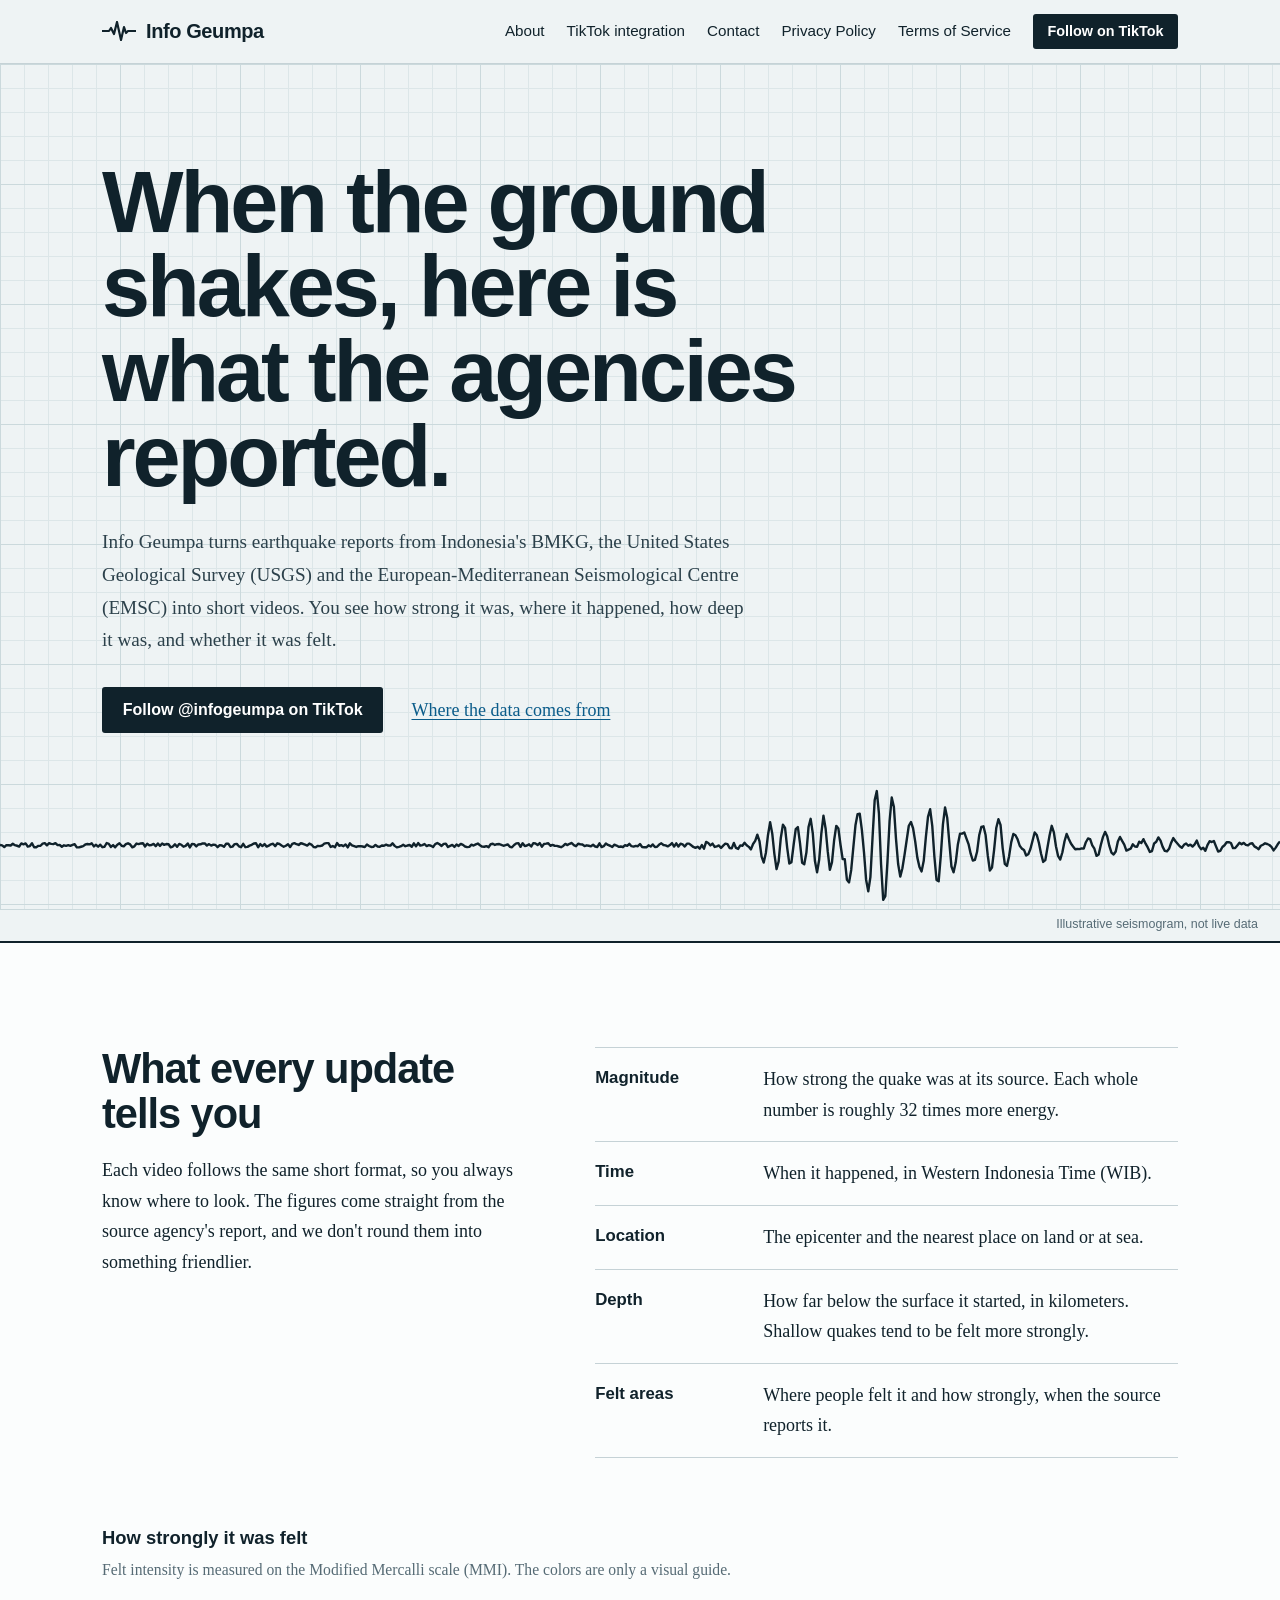
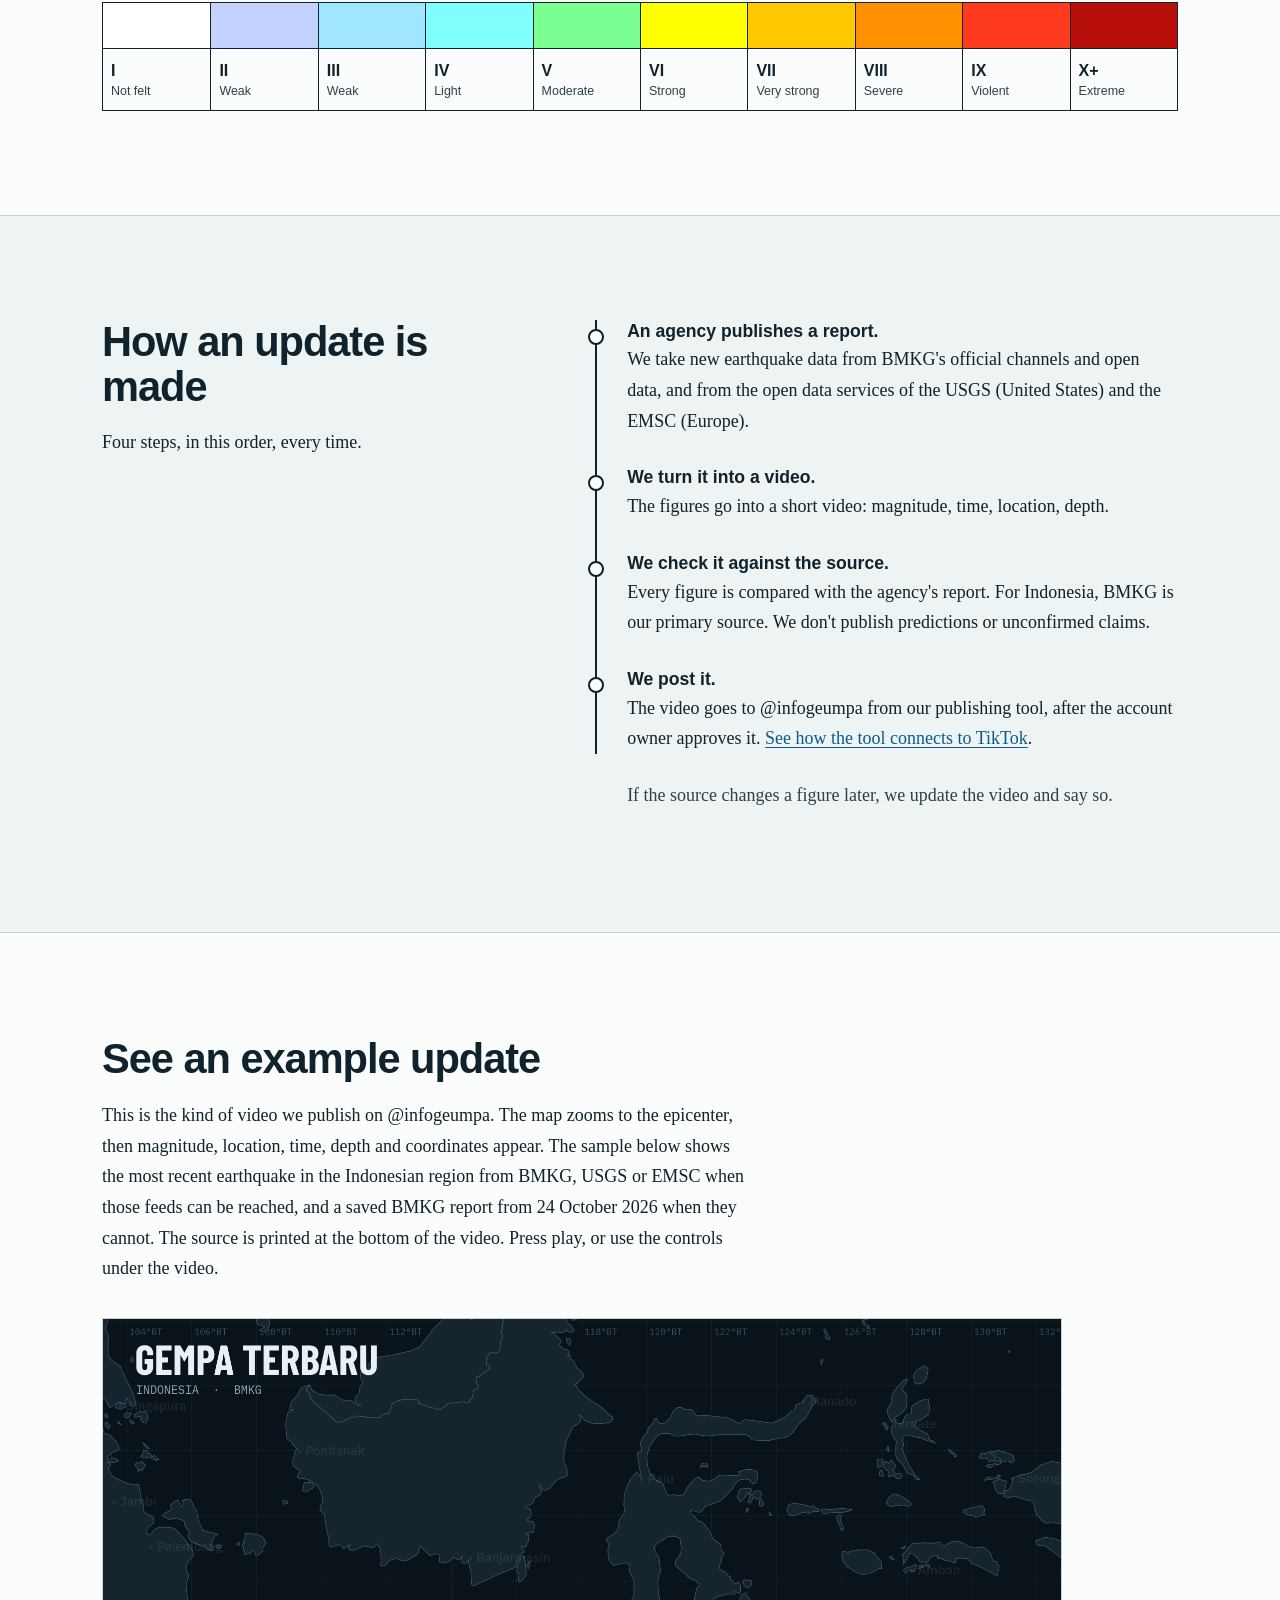
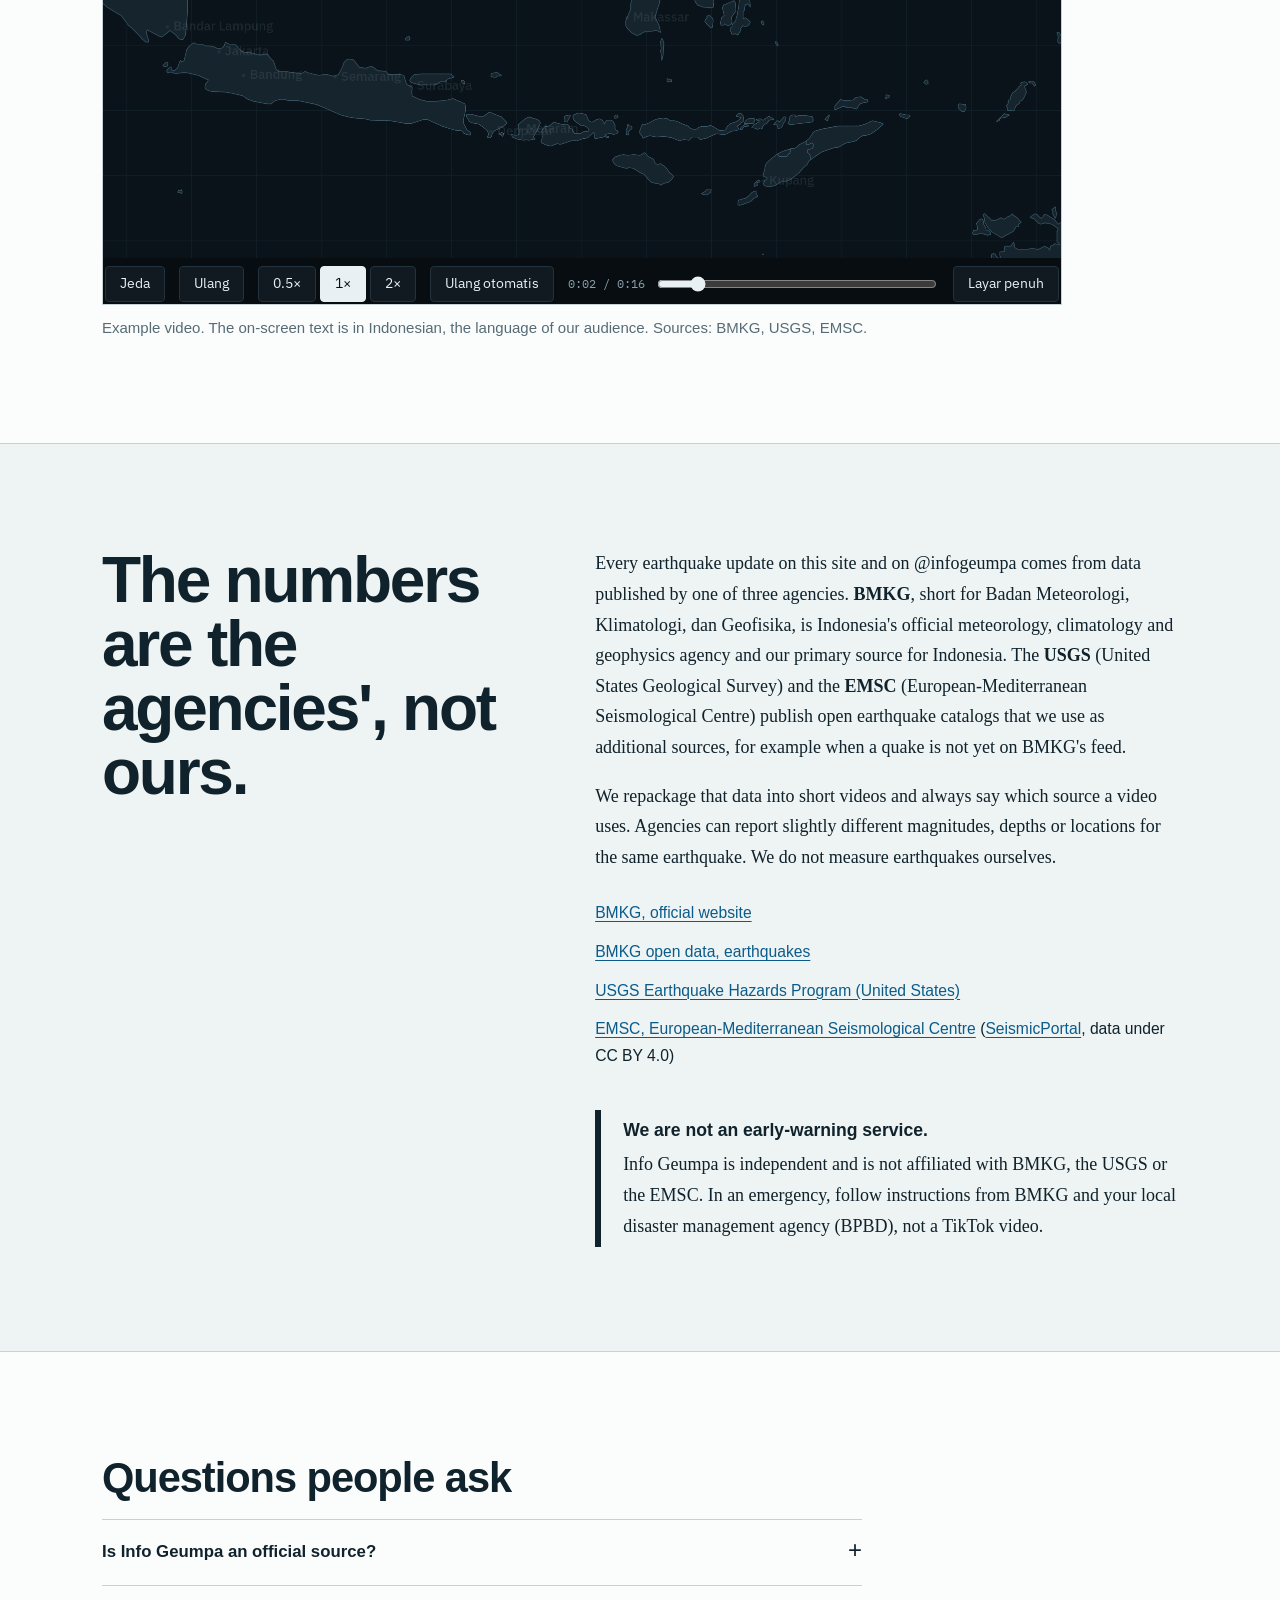
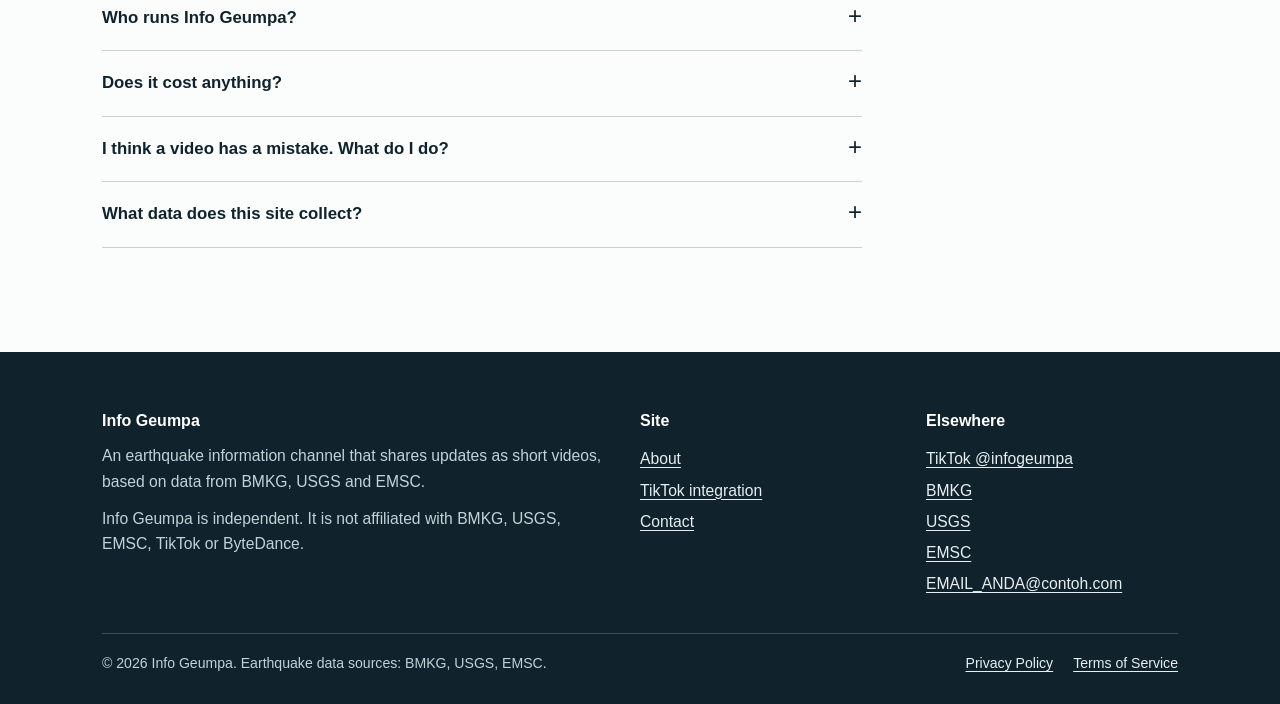
==== index.html @ c4cff140 "Create index.html" ====
<!doctype html>
<html lang="en">
<head>
<meta charset="utf-8">
<meta name="viewport" content="width=device-width,initial-scale=1">
<title>Info Geumpa | Earthquake updates from BMKG, USGS and EMSC</title>
<meta name="description" content="Earthquake information from BMKG, USGS and EMSC, shared as short videos on TikTok @infogeumpa.">
<meta name="theme-color" content="#10222B">
<meta property="og:site_name" content="Info Geumpa">
<meta property="og:title" content="Info Geumpa | Earthquake updates from BMKG, USGS and EMSC">
<meta property="og:description" content="Earthquake information from BMKG, USGS and EMSC, shared as short videos.">
<meta property="og:type" content="website">
<link rel="icon" href="[data-uri]" type="image/svg+xml">
<link rel="apple-touch-icon" href="[data-uri]">
<style>
:root{
  --paper:#EEF3F4; --grid:#DCE6E8; --grid-strong:#CBD9DC;
  --ink:#10222B; --ink-soft:#2C414B; --mute:#566B75; --line:#C5D2D6;
  --link:#0B5C8A; --white:#FBFDFD;
  --sans:"Helvetica Neue",Helvetica,"Segoe UI",Roboto,Arial,sans-serif;
  --serif:Charter,"Bitstream Charter","Sitka Text",Cambria,Georgia,serif;
  --wrap:1120px;
}
*{box-sizing:border-box}
html{-webkit-text-size-adjust:100%}
body{margin:0;background:var(--white);color:var(--ink);font:18px/1.7 var(--serif)}
a{color:var(--link);text-underline-offset:3px;text-decoration-thickness:1px}
a:hover{text-decoration-thickness:2px}
:focus-visible{outline:3px solid var(--link);outline-offset:3px}
.wrap{max-width:var(--wrap);margin:0 auto;padding:0 22px}
.skip{position:absolute;left:-999px;top:8px;background:var(--ink);color:#fff;padding:8px 12px;z-index:10}
.skip:focus{left:8px}
h1,h2,h3,dt,summary,.btn,.brand,.site-nav,.mmi,.foot h4{font-family:var(--sans)}

/* header */
.site-head{background:var(--paper);border-bottom:1px solid var(--line)}
.site-head .wrap{display:flex;align-items:center;justify-content:space-between;gap:12px 28px;flex-wrap:wrap;padding-top:14px;padding-bottom:14px}
.brand{display:flex;align-items:center;gap:10px;color:var(--ink);text-decoration:none;font-weight:800;font-size:1.25rem;letter-spacing:-.02em}
.brand svg{width:34px;height:20px;flex:none}
.site-nav{display:flex;align-items:center;gap:6px 22px;flex-wrap:wrap;font-size:.95rem}
.site-nav a{color:var(--ink);text-decoration:none;padding:4px 0}
.site-nav a:hover{text-decoration:underline}
.site-nav a[aria-current="page"]{font-weight:700;text-decoration:underline;text-decoration-thickness:2px}
.btn{display:inline-block;background:var(--ink);color:#fff;text-decoration:none;font-weight:700;font-size:1rem;line-height:1.2;padding:.85em 1.3em;border-radius:3px}
.btn:hover{background:#1E3B49;color:#fff}
.btn.small{font-size:.9rem;padding:.6em 1em}
.site-nav a.btn{color:#fff;padding:.6em 1em}

/* hero: seismograph paper */
.hero{background-color:var(--paper);
  background-image:
    linear-gradient(var(--grid-strong) 1px,transparent 1px),
    linear-gradient(90deg,var(--grid-strong) 1px,transparent 1px),
    linear-gradient(var(--grid) 1px,transparent 1px),
    linear-gradient(90deg,var(--grid) 1px,transparent 1px);
  background-size:120px 120px,120px 120px,24px 24px,24px 24px;
  border-bottom:2px solid var(--ink)}
.hero .wrap{padding-top:clamp(48px,8vw,96px);padding-bottom:clamp(28px,4vw,44px)}
.hero h1{margin:0;max-width:16ch;font-weight:800;font-size:clamp(2.5rem,7.2vw,5.4rem);line-height:.98;letter-spacing:-.035em}
.hero p.lead{max-width:34em;margin:28px 0 30px;font-size:1.2rem;color:var(--ink-soft)}
.actions{display:flex;gap:14px 28px;align-items:center;flex-wrap:wrap}
.trace-box{position:relative}
.trace{display:block;width:100%;height:clamp(70px,11vw,132px)}
.trace path{fill:none;stroke:var(--ink);stroke-width:2.4;stroke-linejoin:round;vector-effect:non-scaling-stroke}
.trace-box .anim{animation:reveal 1.9s cubic-bezier(.25,.1,.2,1) .25s both}
@keyframes reveal{from{clip-path:inset(0 100% 0 0)}to{clip-path:inset(0 0 0 0)}}
.trace-note{margin:0;padding:7px 22px 9px;text-align:right;font:.78rem/1.2 var(--sans);color:var(--mute);border-top:1px solid var(--grid-strong);background:var(--paper)}
@media (prefers-reduced-motion:reduce){.trace-box .anim{animation:none}}

/* bands */
.band{padding:clamp(56px,9vw,104px) 0}
.band.tint{background:var(--paper);border-top:1px solid var(--line);border-bottom:1px solid var(--line)}
.split{display:grid;grid-template-columns:minmax(0,5fr) minmax(0,7fr);gap:clamp(28px,6vw,84px);align-items:start}
h2{margin:0 0 18px;font-weight:800;font-size:clamp(1.8rem,3.6vw,2.6rem);line-height:1.08;letter-spacing:-.025em}
.prose p{margin:0 0 1em;max-width:36em}
.prose p:last-child{margin-bottom:0}

dl.facts{margin:0}
dl.facts div{display:grid;grid-template-columns:9rem 1fr;gap:4px 24px;padding:16px 0;border-top:1px solid var(--line)}
dl.facts div:last-child{border-bottom:1px solid var(--line)}
dt{font-weight:800;font-size:1.05rem}
dd{margin:0;max-width:34em}

.scale{margin-top:clamp(40px,6vw,64px)}
.scale h3{margin:0 0 4px;font-size:1.15rem;font-weight:800}
.scale p{margin:0 0 18px;color:var(--mute);max-width:44em;font-size:.98rem}
ol.mmi{list-style:none;margin:0;padding:0;display:grid;grid-template-columns:repeat(10,1fr);gap:0;border:1px solid var(--ink)}
.mmi li{display:block;border-left:1px solid var(--ink)}
.mmi li:first-child{border-left:0}
.mmi .chip{display:block;height:46px;border-bottom:1px solid var(--ink)}
.mmi .num{display:block;padding:8px 8px 0;font-weight:800;font-size:1rem}
.mmi .word{display:block;padding:0 8px 10px;font-size:.78rem;line-height:1.25;color:var(--ink-soft)}

ol.steps{list-style:none;margin:0;padding:0 0 0 30px;border-left:2px solid var(--ink)}
ol.steps li{position:relative;padding:0 0 30px;max-width:36em}
ol.steps li:last-child{padding-bottom:0}
ol.steps li::before{content:"";position:absolute;left:-39px;top:.5em;width:12px;height:12px;border-radius:50%;background:var(--white);border:2px solid var(--ink)}
ol.steps strong{display:block;font:800 1.1rem/1.3 var(--sans);margin-bottom:2px}
.after{margin-top:26px;padding-left:32px;color:var(--ink-soft);max-width:36em}

.statement{margin:0 0 26px;max-width:15ch;font:800 clamp(2.2rem,5.6vw,4rem)/1 var(--sans);letter-spacing:-.035em}
.sources{margin:22px 0 0;padding:0;list-style:none;font-family:var(--sans);font-size:.98rem}
.sources li{padding:6px 0}
.caution{margin:0;padding:6px 0 6px 22px;border-left:6px solid var(--ink);max-width:34em}
.caution strong{font-family:var(--sans);font-size:1.1rem;display:block;margin-bottom:4px}

.faq{max-width:760px}
.faq details{border-top:1px solid var(--line)}
.faq details:last-child{border-bottom:1px solid var(--line)}
.faq summary{cursor:pointer;list-style:none;display:flex;justify-content:space-between;gap:16px;padding:18px 0;font-weight:700;font-size:1.05rem}
.faq summary::-webkit-details-marker{display:none}
.faq summary::after{content:"+";font-weight:400;font-size:1.5rem;line-height:1}
.faq details[open] summary::after{content:"\2212"}
.faq details p{margin:0 0 20px;max-width:36em}

/* footer */
.foot{background:var(--ink);color:#C3D2D8;font:.98rem/1.6 var(--sans);padding:56px 0 30px}
.foot a{color:#E6EEF1}
.foot .cols{display:grid;grid-template-columns:2fr 1fr 1fr;gap:34px}
.foot h4{margin:0 0 10px;color:#fff;font-size:1rem}
.foot ul{list-style:none;margin:0;padding:0}
.foot li{padding:3px 0}
.foot .base{margin-top:34px;padding-top:18px;border-top:1px solid #34505C;display:flex;justify-content:space-between;gap:12px 24px;flex-wrap:wrap;font-size:.88rem}
.foot .base nav{display:flex;gap:20px}
.foot p{margin:0 0 .8em;max-width:34em}

@media (max-width:820px){
  .split{grid-template-columns:1fr}
  .foot .cols{grid-template-columns:1fr}
  ol.mmi{grid-template-columns:repeat(5,1fr)}
  .mmi li:nth-child(5n+1){border-left:0}
  .mmi li:nth-child(n+6){border-top:1px solid var(--ink)}
  dl.facts div{grid-template-columns:1fr}
  body{font-size:17px}
}

/* example video */
.demo{margin:34px 0 0;max-width:960px}
.demo iframe{display:block;width:100%;height:520px;border:1px solid var(--line);background:#070D11}
.demo figcaption{margin-top:12px;font:400 15px/1.5 var(--sans);color:var(--mute)}
</style>
</head>
<body>
<a class="skip" href="#main">Skip to content</a>

<header class="site-head"><div class="wrap">
  <a class="brand" href="index.html" aria-label="Info Geumpa, home">
    <svg viewBox="0 0 34 20" aria-hidden="true"><path d="M0 10 L7 10 L9 7 L12 13 L15 1 L19 19 L22 6 L24 12 L26 10 L34 10" fill="none" stroke="currentColor" stroke-width="2.2" stroke-linejoin="round"/></svg>
    Info Geumpa
  </a>
  <nav class="site-nav" aria-label="Main">
    <a href="about.html">About</a>
    <a href="tiktok.html">TikTok integration</a>
    <a href="contact.html">Contact</a>
    <a href="privacy.html">Privacy Policy</a>
    <a href="terms.html">Terms of Service</a>
    <a class="btn small" href="https://www.tiktok.com/@infogeumpa" target="_blank" rel="noopener">Follow on TikTok</a>
  </nav>
</div></header>

<main id="main">
<section class="hero">
  <div class="wrap">
    <h1>When the ground shakes, here is what the agencies reported.</h1>
    <p class="lead">Info Geumpa turns earthquake reports from Indonesia's BMKG, the United States Geological Survey (USGS) and the European-Mediterranean Seismological Centre (EMSC) into short videos. You see how strong it was, where it happened, how deep it was, and whether it was felt.</p>
    <div class="actions">
      <a class="btn" href="https://www.tiktok.com/@infogeumpa" target="_blank" rel="noopener">Follow @infogeumpa on TikTok</a>
      <a href="#source">Where the data comes from</a>
    </div>
  </div>
  <div class="trace-box">
    <div class="anim">
      <svg class="trace" viewBox="0 0 1200 120" preserveAspectRatio="none" aria-hidden="true" focusable="false"><path d="M0,61.8 L2,62.2 L4,63.7 L6,61.9 L8,62.0 L10,62.3 L12,60.7 L14,62.0 L16,62.5 L18,63.2 L20,60.4 L22,61.2 L24,60.4 L26,63.2 L28,62.8 L30,60.2 L32,63.9 L34,63.9 L36,62.6 L38,62.5 L40,60.6 L42,60.1 L44,62.1 L46,60.2 L48,60.8 L50,61.0 L52,60.1 L54,61.9 L56,61.8 L58,63.4 L60,62.1 L62,62.6 L64,62.0 L66,62.6 L68,61.8 L70,61.1 L72,64.0 L74,64.0 L76,63.4 L78,62.8 L80,61.3 L82,60.9 L84,61.2 L86,60.3 L88,63.1 L90,61.6 L92,63.4 L94,61.5 L96,63.8 L98,63.4 L100,60.0 L102,60.8 L104,63.6 L106,61.9 L108,63.9 L110,61.6 L112,60.3 L114,62.5 L116,63.1 L118,61.1 L120,60.3 L122,61.3 L124,63.9 L126,63.0 L128,60.5 L130,61.0 L132,60.4 L134,60.2 L136,63.2 L138,60.7 L140,62.2 L142,61.8 L144,60.8 L146,62.9 L148,60.5 L150,62.6 L152,60.5 L154,61.7 L156,60.9 L158,61.1 L160,63.9 L162,63.2 L164,61.2 L166,63.5 L168,60.8 L170,61.6 L172,63.4 L174,62.6 L176,60.4 L178,64.0 L180,60.9 L182,61.0 L184,63.1 L186,61.3 L188,61.2 L190,60.3 L192,60.4 L194,62.3 L196,61.0 L198,62.4 L200,61.5 L202,61.8 L204,63.8 L206,61.9 L208,62.3 L210,63.5 L212,60.7 L214,60.6 L216,63.6 L218,63.3 L220,61.0 L222,60.8 L224,63.0 L226,63.8 L228,60.8 L230,63.8 L232,63.5 L234,62.4 L236,61.7 L238,60.4 L240,60.2 L242,63.9 L244,61.0 L246,62.8 L248,61.0 L250,63.3 L252,62.4 L254,61.2 L256,60.7 L258,62.9 L260,60.3 L262,60.9 L264,62.2 L266,63.4 L268,62.5 L270,61.1 L272,63.7 L274,60.8 L276,60.1 L278,61.1 L280,61.8 L282,60.2 L284,60.7 L286,61.5 L288,62.3 L290,60.5 L292,61.4 L294,63.6 L296,63.9 L298,62.6 L300,62.8 L302,62.3 L304,60.6 L306,60.1 L308,60.1 L310,63.6 L312,62.8 L314,63.9 L316,60.1 L318,62.5 L320,61.9 L322,62.9 L324,61.3 L326,64.0 L328,60.3 L330,62.2 L332,62.9 L334,63.6 L336,62.9 L338,62.8 L340,63.2 L342,63.7 L344,61.4 L346,62.7 L348,63.6 L350,63.5 L352,61.7 L354,63.2 L356,63.5 L358,62.3 L360,62.5 L362,61.5 L364,62.3 L366,62.4 L368,60.3 L370,62.6 L372,64.0 L374,63.5 L376,62.9 L378,61.6 L380,62.9 L382,62.3 L384,61.8 L386,63.4 L388,60.3 L390,63.0 L392,60.1 L394,62.4 L396,61.9 L398,60.9 L400,62.8 L402,62.0 L404,62.5 L406,63.7 L408,61.0 L410,60.0 L412,61.2 L414,62.7 L416,60.8 L418,60.7 L420,63.6 L422,62.6 L424,61.8 L426,63.6 L428,61.3 L430,62.7 L432,60.8 L434,61.7 L436,63.2 L438,63.7 L440,63.5 L442,61.5 L444,62.3 L446,61.3 L448,60.5 L450,62.0 L452,63.3 L454,63.4 L456,62.8 L458,63.8 L460,61.1 L462,60.7 L464,61.8 L466,61.1 L468,60.9 L470,61.7 L472,62.5 L474,62.0 L476,61.3 L478,63.4 L480,63.9 L482,61.8 L484,60.3 L486,60.1 L488,63.5 L490,60.2 L492,62.8 L494,62.3 L496,61.2 L498,63.2 L500,60.1 L502,60.5 L504,61.8 L506,60.1 L508,63.3 L510,60.9 L512,60.6 L514,60.2 L516,62.5 L518,61.8 L520,62.5 L522,62.6 L524,63.2 L526,63.8 L528,62.7 L530,60.8 L532,61.9 L534,60.7 L536,60.0 L538,61.9 L540,62.9 L542,60.7 L544,61.1 L546,61.4 L548,62.8 L550,62.1 L552,62.5 L554,63.0 L556,61.6 L558,63.2 L560,63.6 L562,60.3 L564,63.7 L566,62.9 L568,60.5 L570,61.8 L572,62.5 L574,63.6 L576,61.5 L578,62.3 L580,63.5 L582,63.2 L584,63.8 L586,61.9 L588,62.6 L590,60.8 L592,62.9 L594,63.3 L596,62.6 L598,62.9 L600,60.9 L602,63.6 L604,63.9 L606,63.9 L608,62.1 L610,63.2 L612,61.3 L614,63.6 L616,63.4 L618,61.4 L620,60.3 L622,61.8 L624,62.2 L626,63.1 L628,61.9 L630,60.1 L632,63.2 L634,60.3 L636,63.2 L638,60.7 L640,61.3 L642,63.2 L644,60.6 L646,60.6 L648,62.1 L650,63.6 L652,64.4 L654,63.4 L656,65.2 L658,61.9 L660,65.2 L662,59.0 L664,60.0 L666,62.2 L668,60.5 L670,63.6 L672,63.0 L674,62.2 L676,64.5 L678,62.4 L680,60.6 L682,61.1 L684,64.5 L686,64.9 L688,59.9 L690,64.5 L692,65.4 L694,62.2 L696,62.5 L698,59.8 L700,62.1 L702,63.5 L704,65.8 L706,60.9 L708,58.0 L710,52.5 L712,58.2 L714,72.4 L716,77.8 L718,69.1 L720,52.7 L722,41.0 L724,51.5 L726,70.1 L728,83.8 L730,76.7 L732,55.4 L734,43.4 L736,46.3 L738,64.4 L740,78.7 L742,77.4 L744,61.8 L746,47.4 L748,45.5 L750,60.1 L752,77.9 L754,79.3 L756,68.7 L758,45.5 L760,38.0 L762,51.2 L764,76.4 L766,86.7 L768,75.0 L770,51.4 L772,35.1 L774,46.8 L776,67.7 L778,84.4 L780,77.4 L782,57.5 L784,44.4 L786,46.9 L788,61.8 L790,74.6 L792,74.8 L794,93.5 L796,95.8 L798,84.5 L800,63.9 L802,43.9 L804,33.7 L806,33.4 L808,48.0 L810,68.5 L812,93.6 L814,103.9 L816,91.0 L818,55.4 L820,21.2 L822,12.8 L824,33.1 L826,79.3 L828,111.7 L830,108.3 L832,76.9 L834,40.0 L836,18.7 L838,27.0 L840,56.2 L842,79.1 L844,90.6 L846,83.0 L848,70.8 L850,57.5 L852,44.3 L854,40.9 L856,46.6 L858,58.5 L860,73.3 L862,81.8 L864,85.8 L866,76.2 L868,54.7 L870,36.2 L872,29.3 L874,44.5 L876,72.5 L878,93.6 L880,94.8 L882,71.5 L884,43.1 L886,27.7 L888,37.0 L890,59.7 L892,81.4 L894,86.6 L896,77.6 L898,61.3 L900,51.6 L902,51.5 L904,50.4 L906,55.8 L908,61.0 L910,69.7 L912,75.9 L914,75.3 L916,68.0 L918,53.0 L920,45.4 L922,44.8 L924,52.8 L926,71.1 L928,85.0 L930,82.4 L932,66.0 L934,46.4 L936,38.4 L938,43.5 L940,64.6 L942,78.9 L944,80.8 L946,72.2 L948,59.4 L950,51.8 L952,53.0 L954,56.6 L956,62.5 L958,65.1 L960,66.3 L962,71.4 L964,70.3 L966,65.4 L968,57.9 L970,50.4 L972,52.7 L974,60.0 L976,69.8 L978,77.2 L980,75.6 L982,64.1 L984,53.0 L986,44.4 L988,50.4 L990,63.2 L992,72.0 L994,75.0 L996,68.4 L998,58.4 L1000,51.7 L1002,56.4 L1004,60.5 L1006,63.2 L1008,65.7 L1010,65.4 L1012,65.6 L1014,64.9 L1016,65.1 L1018,59.3 L1020,55.9 L1022,56.4 L1024,62.2 L1026,65.2 L1028,71.7 L1030,70.5 L1032,61.8 L1034,54.7 L1036,49.9 L1038,53.9 L1040,62.7 L1042,68.8 L1044,70.5 L1046,67.7 L1048,58.7 L1050,54.5 L1052,58.1 L1054,61.4 L1056,66.9 L1058,66.0 L1060,65.2 L1062,61.2 L1064,63.2 L1066,63.5 L1068,58.8 L1070,60.0 L1072,56.5 L1074,60.6 L1076,64.0 L1078,68.1 L1080,67.3 L1082,60.4 L1084,58.9 L1086,54.9 L1088,57.8 L1090,63.5 L1092,67.2 L1094,67.6 L1096,65.3 L1098,59.7 L1100,55.5 L1102,58.4 L1104,60.7 L1106,62.9 L1108,64.3 L1110,61.7 L1112,60.4 L1114,62.5 L1116,61.5 L1118,63.2 L1120,61.3 L1122,57.8 L1124,62.8 L1126,65.6 L1128,64.3 L1130,67.1 L1132,61.9 L1134,58.4 L1136,59.1 L1138,58.2 L1140,63.1 L1142,67.8 L1144,67.2 L1146,63.6 L1148,62.0 L1150,59.3 L1152,59.2 L1154,60.0 L1156,64.7 L1158,64.6 L1160,62.2 L1162,59.8 L1164,61.1 L1166,59.9 L1168,61.7 L1170,62.2 L1172,60.6 L1174,60.2 L1176,63.1 L1178,64.2 L1180,65.6 L1182,62.5 L1184,61.6 L1186,60.3 L1188,60.9 L1190,61.8 L1192,63.5 L1194,66.7 L1196,64.2 L1198,61.0 L1200,58.6"/></svg>
    </div>
    <p class="trace-note">Illustrative seismogram, not live data</p>
  </div>
</section>

<section class="band" id="updates">
  <div class="wrap">
    <div class="split">
      <div class="prose">
        <h2>What every update tells you</h2>
        <p>Each video follows the same short format, so you always know where to look. The figures come straight from the source agency's report, and we don't round them into something friendlier.</p>
      </div>
      <dl class="facts">
        <div><dt>Magnitude</dt><dd>How strong the quake was at its source. Each whole number is roughly 32 times more energy.</dd></div>
        <div><dt>Time</dt><dd>When it happened, in Western Indonesia Time (WIB).</dd></div>
        <div><dt>Location</dt><dd>The epicenter and the nearest place on land or at sea.</dd></div>
        <div><dt>Depth</dt><dd>How far below the surface it started, in kilometers. Shallow quakes tend to be felt more strongly.</dd></div>
        <div><dt>Felt areas</dt><dd>Where people felt it and how strongly, when the source reports it.</dd></div>
      </dl>
    </div>
    <div class="scale">
      <h3>How strongly it was felt</h3>
      <p>Felt intensity is measured on the Modified Mercalli scale (MMI). The colors are only a visual guide.</p>
      <ol class="mmi"><li><span class="chip" style="background:#FFFFFF"></span><span class="num">I</span><span class="word">Not felt</span></li><li><span class="chip" style="background:#C4D2FF"></span><span class="num">II</span><span class="word">Weak</span></li><li><span class="chip" style="background:#A0E6FF"></span><span class="num">III</span><span class="word">Weak</span></li><li><span class="chip" style="background:#80FFFF"></span><span class="num">IV</span><span class="word">Light</span></li><li><span class="chip" style="background:#7AFF93"></span><span class="num">V</span><span class="word">Moderate</span></li><li><span class="chip" style="background:#FFFF00"></span><span class="num">VI</span><span class="word">Strong</span></li><li><span class="chip" style="background:#FFC800"></span><span class="num">VII</span><span class="word">Very strong</span></li><li><span class="chip" style="background:#FF9100"></span><span class="num">VIII</span><span class="word">Severe</span></li><li><span class="chip" style="background:#FF3B1F"></span><span class="num">IX</span><span class="word">Violent</span></li><li><span class="chip" style="background:#B80F0A"></span><span class="num">X+</span><span class="word">Extreme</span></li></ol>
    </div>
  </div>
</section>

<section class="band tint" id="process">
  <div class="wrap"><div class="split">
    <div class="prose">
      <h2>How an update is made</h2>
      <p>Four steps, in this order, every time.</p>
    </div>
    <div>
      <ol class="steps">
        <li><strong>An agency publishes a report.</strong>We take new earthquake data from BMKG's official channels and open data, and from the open data services of the USGS (United States) and the EMSC (Europe).</li>
        <li><strong>We turn it into a video.</strong>The figures go into a short video: magnitude, time, location, depth.</li>
        <li><strong>We check it against the source.</strong>Every figure is compared with the agency's report. For Indonesia, BMKG is our primary source. We don't publish predictions or unconfirmed claims.</li>
        <li><strong>We post it.</strong>The video goes to @infogeumpa from our publishing tool, after the account owner approves it. <a href="tiktok.html">See how the tool connects to TikTok</a>.</li>
      </ol>
      <p class="after">If the source changes a figure later, we update the video and say so.</p>
    </div>
  </div></div>
</section>

<section class="band" id="example">
  <div class="wrap">
    <div class="prose">
      <h2>See an example update</h2>
      <p>This is the kind of video we publish on @infogeumpa. The map zooms to the epicenter, then magnitude, location, time, depth and coordinates appear. The sample below shows the most recent earthquake in the Indonesian region from BMKG, USGS or EMSC when those feeds can be reached, and a saved BMKG report from 24 October 2026 when they cannot. The source is printed at the bottom of the video. Press play, or use the controls under the video.</p>
    </div>
    <figure class="demo">
      <iframe id="demo-frame" title="Example earthquake update video: map zooms to the epicenter, then shows magnitude, location, time, depth and coordinates" allow="fullscreen" allowfullscreen loading="lazy" srcdoc="&lt;!doctype html&gt;&lt;html&gt;&lt;head&gt;&lt;meta charset=utf8&gt;&lt;meta name=viewport content=&quot;width=device-width,initial-scale=1,viewport-fit=cover&quot;&gt;&lt;style&gt;:root{color-scheme:light;box-sizing:border-box;padding-top:env(safe-area-inset-top,0px);padding-bottom:env(safe-area-inset-bottom,0px)}html{scroll-padding-top:env(safe-area-inset-top,0px)}body{margin:0;padding:0;font:14px -apple-system,BlinkMacSystemFont,sans-serif;background:#fff;color:#000}img{max-width:100%}[hidden]:not([hidden=until-found i]){display:none!important}&lt;/style&gt;&lt;/head&gt;&lt;body&gt;
&lt;title&gt;Gempa Terbaru (contoh)&lt;/title&gt;
&lt;meta name=&quot;claude:viewport-fit-sides&quot; content=&quot;cover&quot;&gt;
&lt;link rel=&quot;preconnect&quot; href=&quot;https://fonts.googleapis.com&quot;&gt;
&lt;link rel=&quot;preconnect&quot; href=&quot;https://fonts.gstatic.com&quot; crossorigin&gt;
&lt;link rel=&quot;stylesheet&quot; href=&quot;https://fonts.googleapis.com/css2?family=Barlow+Condensed:wght@600;700&amp;family=IBM+Plex+Sans:wght@400;500;600&amp;family=IBM+Plex+Mono:wght@400;500&amp;display=swap&quot;&gt;
&lt;style&gt;
/* Layout: satu panggung 16:9. Peta penuh sebagai latar yang melakukan zoom ke pusat gempa, panel info di kiri, bilah kontrol tipis di bawah yang bisa disembunyikan untuk merekam layar. Sengaja satu tema gelap. */
:root {
  --bg: #070D11;
  --panel: #101A20;
  --fg: #E8F0F4;
  --muted: #8AA0AC;
  --line: #22333D;
  --focus: #7DB6F5;
  --font-display: &quot;Barlow Condensed&quot;, &quot;Arial Narrow&quot;, &quot;Helvetica Neue&quot;, sans-serif;
  --font-body: &quot;IBM Plex Sans&quot;, system-ui, -apple-system, &quot;Segoe UI&quot;, sans-serif;
  --font-mono: &quot;IBM Plex Mono&quot;, ui-monospace, &quot;SF Mono&quot;, Menlo, Consolas, monospace;
  color-scheme: dark;
}
* { box-sizing: border-box; }
html, body { height: 100%; }
body {
  margin: 0; background: var(--bg); color: var(--fg); font: 14px/1.4 var(--font-body);
  padding-left: max(16px, env(safe-area-inset-left, 0px));
  padding-right: max(16px, env(safe-area-inset-right, 0px));
  padding-block: 12px;
  display: flex; flex-direction: column; justify-content: center; gap: 12px;
}
.shell { display: flex; flex-direction: column; gap: 12px; align-items: center; min-width: 0; width: 100%; background: var(--bg); }
.shell:fullscreen { justify-content: center; padding: 0; }
.stage { width: min(100%, calc((100vh - 120px) * 16 / 9)); aspect-ratio: 16 / 9; background: #000; position: relative; cursor: pointer; }
.shell:fullscreen .stage { width: min(100vw, calc(100vh * 16 / 9)); }
canvas { display: block; width: 100%; height: 100%; max-width: 100%; }
button { font: inherit; color: inherit; }
:focus-visible { outline: 2px solid var(--focus); outline-offset: 2px; }

.bar { width: 100%; max-width: 1200px; display: flex; flex-wrap: wrap; align-items: center; gap: 8px 14px; }
.btn { border: 1px solid var(--line); background: var(--panel); border-radius: 4px; padding: 7px 14px; min-height: 36px; cursor: pointer; }
.btn:hover { border-color: var(--muted); }
.btn[aria-pressed=&quot;true&quot;] { background: var(--fg); color: var(--bg); border-color: var(--fg); }
.seg { display: flex; gap: 4px; }
.scrub { flex: 1 1 220px; min-width: 0; display: flex; align-items: center; gap: 10px; font: 400 12px/1 var(--font-mono); color: var(--muted); }
.scrub input { flex: 1; min-width: 0; accent-color: var(--fg); }
.hint { width: 100%; max-width: 1200px; font-size: 12px; color: var(--muted); }
body.rec .bar, body.rec .hint { display: none; }
body.rec .stage { width: min(100%, calc((100vh - 24px) * 16 / 9)); }
@media (max-width: 640px) { .stage { width: 100%; } }
&lt;/style&gt;

&lt;div class=&quot;shell&quot; id=&quot;shell&quot;&gt;
  &lt;div class=&quot;stage&quot; id=&quot;stage&quot;&gt;&lt;canvas id=&quot;cv&quot; width=&quot;1920&quot; height=&quot;1080&quot; role=&quot;img&quot; aria-label=&quot;Animasi gempa terbaru: peta memperbesar ke pusat gempa, lalu menampilkan magnitudo, lokasi, waktu, kedalaman, dan koordinat.&quot;&gt;&lt;/canvas&gt;&lt;/div&gt;
  &lt;div class=&quot;bar&quot; id=&quot;bar&quot;&gt;
    &lt;button class=&quot;btn&quot; id=&quot;play&quot; type=&quot;button&quot;&gt;Jeda&lt;/button&gt;
    &lt;button class=&quot;btn&quot; id=&quot;restart&quot; type=&quot;button&quot;&gt;Ulang&lt;/button&gt;
    &lt;div class=&quot;seg&quot; id=&quot;speed&quot;&gt;&lt;/div&gt;
    &lt;button class=&quot;btn&quot; id=&quot;loop&quot; type=&quot;button&quot; aria-pressed=&quot;false&quot;&gt;Ulang otomatis&lt;/button&gt;
    &lt;div class=&quot;scrub&quot;&gt;&lt;span id=&quot;clock&quot;&gt;0:00&lt;/span&gt;&lt;input id=&quot;seek&quot; type=&quot;range&quot; min=&quot;0&quot; max=&quot;1000&quot; value=&quot;0&quot; aria-label=&quot;Posisi animasi&quot;&gt;&lt;/div&gt;
    &lt;button class=&quot;btn&quot; id=&quot;recbtn&quot; type=&quot;button&quot;&gt;Mode rekam&lt;/button&gt;
    &lt;button class=&quot;btn&quot; id=&quot;full&quot; type=&quot;button&quot;&gt;Layar penuh&lt;/button&gt;
  &lt;/div&gt;
  &lt;div class=&quot;hint&quot;&gt;Spasi: putar/jeda · R: ulang · H: mode rekam · F: layar penuh. Untuk membuat video, rekam layar dengan perekam bawaan perangkat; halaman ini tidak mengekspor berkas video.&lt;/div&gt;
&lt;/div&gt;

&lt;script&gt;
const LAND = [{&quot;n&quot;:&quot;Vietnam&quot;,&quot;g&quot;:&quot;MultiPolygon&quot;,&quot;c&quot;:[[[[104.06,10.4],[104.08,10.34],[104.08,10.22],[104.04,10.12],[104.06,10.06],[104.02,10.02],[103.96,10.24],[103.86,10.34],[103.84,10.38],[103.9,10.36],[103.98,10.42],[104.02,10.42],[104.06,10.4]]],[[[107.98,21.5],[107.92,21.5],[107.8,21.5],[107.7,21.4],[107.64,21.36],[107.52,21.34],[107.4,21.28],[107.38,21.2],[107.38,21.12],[107.36,21.06],[107.16,20.94],[107.12,20.96],[107.08,21],[107.02,21],[106.98,20.98],[106.94,20.98],[106.88,20.96],[106.82,20.96],[106.76,21],[106.72,21],[106.68,21],[106.68,20.96],[106.74,20.8],[106.76,20.74],[106.56,20.52],[106.58,20.4],[106.52,20.28],[106.4,20.2],[106.16,20],[106.06,19.98],[105.98,19.94],[105.82,19.58],[105.82,19.46],[105.78,19.38],[105.8,19.3],[105.72,19.12],[105.64,19.06],[105.62,18.96],[105.74,18.78],[105.74,18.74],[105.8,18.64],[105.84,18.58],[105.88,18.5],[106.06,18.32],[106.14,18.26],[106.24,18.22],[106.42,18.06],[106.5,17.94],[106.46,17.88],[106.48,17.72],[106.36,17.76],[106.38,17.74],[106.52,17.66],[106.74,17.36],[106.92,17.22],[107.12,17.06],[107.18,16.9],[107.36,16.8],[107.54,16.64],[107.54,16.6],[107.6,16.56],[107.72,16.48],[107.8,16.4],[107.84,16.32],[107.88,16.32],[107.94,16.32],[108,16.34],[108.02,16.34],[108.08,16.24],[108.16,16.16],[108.2,16.1],[108.24,16.1],[108.26,16.08],[108.28,16.02],[108.28,15.98],[108.4,15.88],[108.44,15.76],[108.58,15.58],[108.68,15.48],[108.74,15.42],[108.82,15.38],[108.9,15.18],[108.94,15],[109.02,14.8],[109.08,14.72],[109.08,14.56],[109.14,14.38],[109.2,14.28],[109.2,14.16],[109.22,14.1],[109.24,14.06],[109.3,13.86],[109.28,13.76],[109.24,13.86],[109.26,13.6],[109.28,13.46],[109.28,13.28],[109.3,13.22],[109.38,13.02],[109.42,12.96],[109.42,12.72],[109.44,12.6],[109.38,12.66],[109.34,12.76],[109.28,12.7],[109.22,12.64],[109.3,12.4],[109.2,12.42],[109.22,12.08],[109.26,12],[109.26,11.96],[109.24,11.9],[109.22,11.96],[109.22,12.02],[109.2,12],[109.2,11.98],[109.16,11.92],[109.16,11.84],[109.2,11.78],[109.2,11.72],[109.18,11.66],[109.14,11.6],[109.04,11.6],[109.02,11.46],[108.98,11.34],[108.82,11.32],[108.7,11.2],[108.56,11.16],[108.42,11.04],[108.28,10.94],[108.18,10.92],[108.1,10.9],[108,10.72],[107.84,10.7],[107.56,10.56],[107.48,10.48],[107.38,10.46],[107.26,10.4],[107.24,10.42],[107.2,10.48],[107.08,10.5],[107.04,10.56],[107.02,10.64],[107,10.66],[106.98,10.62],[106.96,10.44],[106.94,10.4],[106.9,10.38],[106.82,10.44],[106.72,10.54],[106.6,10.46],[106.64,10.46],[106.7,10.46],[106.74,10.44],[106.78,10.38],[106.78,10.34],[106.76,10.3],[106.64,10.28],[106.5,10.3],[106.46,10.3],[106.6,10.24],[106.72,10.2],[106.78,10.16],[106.78,10.12],[106.72,10.06],[106.66,10],[106.66,9.94],[106.66,9.9],[106.6,9.86],[106.56,9.86],[106.44,9.94],[106.14,10.22],[106.18,10.14],[106.5,9.82],[106.56,9.72],[106.58,9.64],[106.54,9.6],[106.48,9.56],[106.38,9.56],[106.2,9.68],[105.92,9.96],[105.84,10],[106.12,9.68],[106.16,9.6],[106.2,9.5],[106.2,9.44],[106.16,9.4],[105.5,9.1],[105.4,8.96],[105.32,8.8],[105.2,8.72],[105.12,8.62],[104.9,8.58],[104.78,8.6],[104.9,8.74],[104.82,8.8],[104.82,9.18],[104.84,9.6],[104.9,9.82],[104.98,9.86],[105.1,9.9],[105.1,9.94],[105.08,10],[105.02,10.06],[104.96,10.1],[104.88,10.12],[104.8,10.2],[104.74,10.2],[104.66,10.18],[104.62,10.2],[104.6,10.26],[104.52,10.34],[104.42,10.42],[104.46,10.42],[104.52,10.46],[104.56,10.52],[104.7,10.52],[104.82,10.52],[104.84,10.54],[104.9,10.6],[104.98,10.66],[105.04,10.7],[105.06,10.74],[105.04,10.8],[105.02,10.88],[105.04,10.92],[105.16,10.9],[105.28,10.86],[105.32,10.84],[105.38,10.94],[105.4,10.96],[105.46,10.96],[105.58,10.96],[105.7,11],[105.76,10.98],[105.82,10.92],[105.86,10.86],[105.88,10.86],[105.94,10.88],[106,10.86],[106.1,10.8],[106.16,10.8],[106.14,10.92],[106.16,11.02],[106.16,11.04],[106.1,11.08],[105.9,11.24],[105.86,11.3],[105.86,11.38],[105.86,11.48],[105.84,11.56],[105.84,11.6],[105.86,11.64],[105.88,11.64],[105.92,11.66],[105.96,11.68],[106,11.76],[106.1,11.76],[106.24,11.7],[106.34,11.68],[106.4,11.68],[106.42,11.7],[106.42,11.74],[106.42,11.92],[106.42,11.94],[106.5,11.96],[106.64,11.96],[106.7,11.98],[106.76,12.06],[106.94,12.08],[107.06,12.18],[107.16,12.28],[107.22,12.3],[107.28,12.32],[107.32,12.32],[107.4,12.26],[107.44,12.3],[107.5,12.36],[107.54,12.44],[107.56,12.54],[107.54,12.7],[107.52,12.84],[107.48,12.94],[107.48,13.04],[107.54,13.22],[107.6,13.44],[107.6,13.52],[107.52,13.66],[107.46,13.82],[107.4,14],[107.36,14.02],[107.34,14.06],[107.32,14.12],[107.36,14.3],[107.36,14.36],[107.44,14.46],[107.5,14.54],[107.54,14.66],[107.52,14.7],[107.52,14.82],[107.52,14.88],[107.5,14.92],[107.48,14.98],[107.5,15.02],[107.56,15.06],[107.58,15.12],[107.64,15.2],[107.66,15.26],[107.62,15.32],[107.56,15.4],[107.46,15.46],[107.34,15.56],[107.28,15.62],[107.24,15.68],[107.18,15.74],[107.16,15.8],[107.18,15.84],[107.36,15.92],[107.4,15.96],[107.4,16],[107.4,16.04],[107.36,16.06],[107.3,16.08],[107.22,16.14],[107.08,16.28],[107,16.32],[106.94,16.36],[106.9,16.4],[106.86,16.52],[106.84,16.52],[106.8,16.5],[106.74,16.46],[106.7,16.46],[106.66,16.5],[106.64,16.54],[106.6,16.6],[106.54,16.66],[106.54,16.82],[106.52,16.88],[106.5,16.96],[106.46,16.98],[106.42,17],[106.34,17.14],[106.28,17.22],[106,17.42],[105.98,17.44],[105.9,17.52],[105.78,17.64],[105.7,17.74],[105.62,17.84],[105.6,17.92],[105.58,17.98],[105.52,18.08],[105.46,18.16],[105.4,18.18],[105.34,18.2],[105.28,18.24],[105.16,18.34],[105.12,18.4],[105.08,18.46],[105.08,18.5],[105.12,18.58],[105.14,18.62],[105.14,18.66],[105.12,18.68],[105,18.72],[104.72,18.8],[104.62,18.86],[104.52,18.94],[104.44,18.98],[104.1,19.2],[104,19.24],[103.92,19.26],[103.9,19.3],[103.9,19.34],[103.94,19.36],[104.02,19.42],[104.06,19.48],[104.06,19.56],[104.02,19.64],[104.04,19.68],[104.06,19.68],[104.12,19.68],[104.26,19.68],[104.54,19.62],[104.58,19.62],[104.74,19.76],[104.8,19.84],[104.82,19.9],[104.84,19.94],[104.92,20.02],[104.92,20.08],[104.88,20.16],[104.84,20.2],[104.82,20.22],[104.7,20.2],[104.68,20.22],[104.66,20.28],[104.66,20.32],[104.62,20.38],[104.5,20.42],[104.4,20.42],[104.36,20.44],[104.4,20.48],[104.48,20.52],[104.54,20.56],[104.58,20.6],[104.58,20.64],[104.52,20.68],[104.46,20.74],[104.34,20.82],[104.2,20.92],[104.1,20.94],[104.06,20.94],[103.88,20.86],[103.8,20.82],[103.72,20.72],[103.64,20.7],[103.56,20.74],[103.46,20.78],[103.22,20.84],[103.1,20.9],[102.88,21.2],[102.86,21.26],[102.88,21.34],[102.88,21.44],[102.9,21.5],[102.94,21.58],[102.96,21.62],[102.94,21.68],[102.92,21.72],[102.88,21.72],[102.84,21.74],[102.82,21.8],[102.8,21.8],[102.78,21.7],[102.74,21.68],[102.7,21.66],[102.66,21.68],[102.64,21.72],[102.64,21.78],[102.62,21.86],[102.58,21.9],[102.48,21.96],[102.44,22.02],[102.3,22.18],[102.18,22.28],[102.12,22.38],[102.18,22.42],[102.24,22.46],[102.3,22.54],[102.38,22.64],[102.4,22.7],[102.42,22.74],[102.46,22.76],[102.52,22.74],[102.6,22.7],[102.72,22.64],[102.82,22.58],[102.88,22.52],[102.94,22.46],[102.98,22.44],[103,22.46],[103.08,22.5],[103.14,22.54],[103.14,22.6],[103.2,22.64],[103.26,22.72],[103.3,22.76],[103.32,22.78],[103.36,22.76],[103.48,22.6],[103.5,22.58],[103.52,22.62],[103.58,22.74],[103.62,22.78],[103.64,22.78],[103.92,22.54],[103.94,22.54],[103.98,22.56],[104,22.58],[104.02,22.66],[104.06,22.76],[104.14,22.8],[104.22,22.8],[104.24,22.76],[104.3,22.72],[104.38,22.7],[104.52,22.8],[104.58,22.82],[104.64,22.82],[104.68,22.82],[104.74,22.86],[104.8,22.92],[104.82,23.02],[104.82,23.1],[104.86,23.14],[104.92,23.16],[105,23.2],[105.18,23.28],[105.24,23.32],[105.28,23.34],[105.34,23.3],[105.44,23.24],[105.5,23.18],[105.52,23.12],[105.54,23.08],[105.7,23.04],[105.78,22.96],[105.84,22.92],[105.9,22.92],[105.96,22.94],[106,22.98],[106.06,22.98],[106.14,22.96],[106.18,22.96],[106.24,22.86],[106.28,22.86],[106.34,22.86],[106.46,22.9],[106.54,22.9],[106.62,22.88],[106.78,22.78],[106.74,22.72],[106.7,22.64],[106.64,22.58],[106.58,22.58],[106.56,22.5],[106.54,22.4],[106.56,22.34],[106.6,22.32],[106.64,22.28],[106.66,22.24],[106.66,22.14],[106.66,22.02],[106.66,21.98],[106.7,21.98],[106.72,22],[106.8,21.98],[106.88,21.96],[106.92,21.92],[106.96,21.92],[107,21.9],[107.02,21.84],[107.06,21.8],[107.18,21.72],[107.28,21.72],[107.36,21.6],[107.44,21.64],[107.48,21.6],[107.64,21.62],[107.76,21.66],[107.8,21.64],[107.9,21.56],[107.98,21.5]]],[[[106.62,8.68],[106.58,8.68],[106.56,8.7],[106.66,8.76],[106.64,8.72],[106.66,8.7],[106.62,8.68]]],[[[107.16,10.4],[107.08,10.34],[107.08,10.38],[107.14,10.42],[107.18,10.44],[107.2,10.44],[107.16,10.4]]],[[[106.86,20.82],[106.86,20.8],[106.8,20.84],[106.76,20.86],[106.8,20.92],[106.86,20.86],[106.86,20.82]]],[[[107.6,21.22],[107.46,21.1],[107.4,21.1],[107.46,21.24],[107.48,21.26],[107.56,21.22],[107.6,21.22]]],[[[107.52,20.92],[107.46,20.9],[107.4,20.9],[107.48,20.96],[107.52,21.02],[107.56,21.04],[107.54,20.98],[107.52,20.92]]],[[[107.04,20.74],[107,20.74],[106.92,20.82],[106.96,20.86],[107.04,20.84],[107.06,20.82],[107.06,20.8],[107.04,20.76],[107.04,20.74]]]]},{&quot;n&quot;:&quot;Micronesia&quot;,&quot;g&quot;:&quot;MultiPolygon&quot;,&quot;c&quot;:[[[[162.98,5.32],[163,5.28],[162.92,5.3],[162.92,5.32],[162.96,5.34],[162.98,5.32]]],[[[138.14,9.5],[138.06,9.42],[138.06,9.44],[138.08,9.5],[138.12,9.56],[138.14,9.58],[138.18,9.6],[138.22,9.54],[138.18,9.5],[138.14,9.5]]],[[[151.64,7.34],[151.64,7.34],[151.58,7.34],[151.58,7.34],[151.58,7.36],[151.6,7.36],[151.6,7.38],[151.6,7.38],[151.6,7.38],[151.62,7.4],[151.64,7.38],[151.64,7.36],[151.64,7.34]]],[[[151.88,7.44],[151.86,7.42],[151.86,7.44],[151.86,7.46],[151.86,7.46],[151.88,7.46],[151.9,7.46],[151.92,7.46],[151.88,7.44]]],[[[158.32,6.82],[158.26,6.8],[158.18,6.8],[158.16,6.88],[158.12,6.9],[158.14,6.94],[158.18,6.98],[158.3,6.96],[158.34,6.9],[158.3,6.86],[158.32,6.82]]]]},{&quot;n&quot;:&quot;N. Mariana Is.&quot;,&quot;g&quot;:&quot;MultiPolygon&quot;,&quot;c&quot;:[[[[145.7,18.76],[145.68,18.72],[145.66,18.76],[145.64,18.8],[145.7,18.8],[145.7,18.8],[145.7,18.76]]],[[[145.72,16.34],[145.7,16.34],[145.66,16.34],[145.64,16.36],[145.64,16.38],[145.7,16.38],[145.72,16.36],[145.72,16.34]]],[[[145.26,14.16],[145.22,14.12],[145.18,14.12],[145.16,14.14],[145.16,14.16],[145.24,14.18],[145.26,14.18],[145.26,14.16]]],[[[145.78,18.08],[145.72,18.06],[145.78,18.16],[145.8,18.18],[145.84,18.14],[145.78,18.08]]],[[[145.76,15.14],[145.74,15.1],[145.7,15.12],[145.68,15.12],[145.72,15.22],[145.78,15.26],[145.82,15.26],[145.78,15.22],[145.78,15.18],[145.76,15.14]]],[[[145.66,14.98],[145.62,14.92],[145.6,15],[145.58,15.04],[145.62,15.06],[145.64,15.06],[145.66,14.98]]]]},{&quot;n&quot;:&quot;Guam&quot;,&quot;g&quot;:&quot;Polygon&quot;,&quot;c&quot;:[[[144.74,13.26],[144.7,13.26],[144.66,13.3],[144.66,13.32],[144.64,13.42],[144.8,13.52],[144.84,13.62],[144.88,13.62],[144.92,13.6],[144.94,13.58],[144.78,13.42],[144.74,13.26]]]},{&quot;n&quot;:&quot;Timor-Leste&quot;,&quot;g&quot;:&quot;MultiPolygon&quot;,&quot;c&quot;:[[[[125.64,-8.14],[125.58,-8.32],[125.5,-8.28],[125.58,-8.18],[125.62,-8.14],[125.64,-8.14]]],[[[125.06,-9.52],[125.04,-9.38],[125,-9.32],[124.96,-9.3],[124.96,-9.26],[124.96,-9.22],[124.98,-9.2],[125.1,-9.18],[125.14,-9.12],[125.14,-9.04],[125.12,-9.02],[125.1,-9],[124.98,-9.06],[124.94,-9.06],[124.92,-9.04],[124.92,-8.94],[125.02,-8.86],[125.12,-8.7],[125.18,-8.64],[125.32,-8.6],[125.38,-8.58],[125.8,-8.5],[125.9,-8.48],[126.18,-8.48],[126.54,-8.48],[126.62,-8.46],[126.74,-8.42],[126.84,-8.38],[126.9,-8.34],[126.96,-8.32],[127.06,-8.34],[127.22,-8.38],[127.26,-8.4],[127.3,-8.42],[127.12,-8.58],[126.92,-8.72],[126.8,-8.76],[126.66,-8.78],[126.56,-8.84],[126.48,-8.92],[126.38,-8.96],[126.26,-8.98],[126.16,-9],[126.08,-9.04],[125.94,-9.12],[125.9,-9.14],[125.84,-9.14],[125.74,-9.16],[125.4,-9.28],[125.22,-9.4],[125.06,-9.52]]],[[[124.04,-9.34],[124.2,-9.26],[124.44,-9.18],[124.44,-9.24],[124.42,-9.32],[124.38,-9.34],[124.32,-9.42],[124.28,-9.42],[124.14,-9.42],[124.12,-9.42],[124.1,-9.42],[124.06,-9.38],[124.04,-9.34]]]]},{&quot;n&quot;:&quot;Thailand&quot;,&quot;g&quot;:&quot;MultiPolygon&quot;,&quot;c&quot;:[[[[102.6,11.68],[102.58,11.58],[102.54,11.62],[102.54,11.66],[102.58,11.7],[102.6,11.68]]],[[[102.42,11.98],[102.44,11.96],[102.38,11.98],[102.36,11.98],[102.3,11.98],[102.28,12.12],[102.28,12.16],[102.32,12.14],[102.38,12.08],[102.4,12.02],[102.42,11.98]]],[[[98.4,7.9],[98.4,7.82],[98.36,7.84],[98.32,7.78],[98.3,7.78],[98.26,7.92],[98.3,8.14],[98.32,8.16],[98.36,8.12],[98.44,8.08],[98.4,7.96],[98.4,7.9]]],[[[100.12,20.32],[100.12,20.26],[100.14,20.24],[100.18,20.28],[100.22,20.34],[100.26,20.38],[100.32,20.38],[100.38,20.34],[100.44,20.24],[100.5,20.18],[100.52,20.18],[100.54,20.14],[100.54,20.08],[100.52,20],[100.46,19.88],[100.4,19.76],[100.42,19.64],[100.52,19.56],[100.62,19.5],[100.74,19.52],[100.8,19.54],[100.86,19.58],[100.9,19.6],[100.96,19.62],[101.16,19.58],[101.22,19.54],[101.22,19.48],[101.2,19.32],[101.22,19.22],[101.28,19.08],[101.28,18.98],[101.22,18.8],[101.16,18.62],[101.1,18.54],[101.06,18.48],[101.04,18.44],[101.06,18.4],[101.1,18.36],[101.14,18.28],[101.14,18.22],[101.14,18.14],[101.12,18.04],[101,17.8],[100.9,17.58],[100.96,17.54],[101.04,17.5],[101.1,17.48],[101.16,17.5],[101.3,17.62],[101.42,17.72],[101.56,17.82],[101.56,17.82],[101.68,17.9],[101.74,17.96],[101.78,18.04],[101.82,18.06],[101.88,18.04],[101.94,18.08],[102.04,18.16],[102.1,18.22],[102.14,18.2],[102.24,18.14],[102.36,18.04],[102.46,17.98],[102.56,17.96],[102.6,17.92],[102.6,17.86],[102.62,17.84],[102.66,17.82],[102.68,17.82],[102.68,17.86],[102.72,17.9],[102.8,17.94],[102.9,17.98],[103,17.98],[103.06,18.02],[103.1,18.14],[103.16,18.22],[103.2,18.26],[103.26,18.28],[103.28,18.3],[103.24,18.34],[103.26,18.38],[103.28,18.4],[103.36,18.42],[103.48,18.42],[103.62,18.38],[103.8,18.32],[103.9,18.3],[103.94,18.32],[104.06,18.22],[104.2,17.98],[104.32,17.82],[104.42,17.7],[104.54,17.6],[104.66,17.54],[104.74,17.46],[104.82,17.3],[104.76,17.08],[104.74,16.88],[104.76,16.64],[104.82,16.46],[104.96,16.34],[105.02,16.24],[105.04,16.16],[105.14,16.1],[105.34,16.04],[105.4,15.98],[105.38,15.94],[105.38,15.9],[105.4,15.82],[105.46,15.78],[105.56,15.74],[105.62,15.7],[105.64,15.66],[105.64,15.58],[105.62,15.48],[105.58,15.42],[105.52,15.36],[105.5,15.32],[105.5,15.26],[105.5,15.12],[105.54,15.04],[105.54,14.94],[105.52,14.84],[105.5,14.66],[105.5,14.6],[105.48,14.54],[105.42,14.48],[105.34,14.42],[105.24,14.36],[105.18,14.34],[105.16,14.34],[105.12,14.28],[105.08,14.22],[105.04,14.22],[105,14.26],[104.98,14.28],[104.96,14.36],[104.88,14.4],[104.78,14.42],[104.58,14.4],[104.42,14.36],[104.22,14.4],[104.06,14.36],[103.98,14.36],[103.9,14.36],[103.82,14.36],[103.74,14.38],[103.6,14.42],[103.54,14.42],[103.44,14.38],[103.32,14.36],[103.2,14.34],[103.04,14.26],[102.9,14.14],[102.88,14.06],[102.82,13.98],[102.72,13.84],[102.62,13.72],[102.54,13.66],[102.56,13.62],[102.54,13.58],[102.44,13.56],[102.34,13.56],[102.32,13.54],[102.32,13.28],[102.36,13.2],[102.42,13.08],[102.46,13.02],[102.5,12.82],[102.5,12.66],[102.62,12.56],[102.7,12.5],[102.76,12.42],[102.74,12.38],[102.7,12.26],[102.74,12.1],[102.92,11.74],[102.94,11.7],[102.92,11.7],[102.88,11.78],[102.8,11.88],[102.76,12.02],[102.66,12.14],[102.6,12.2],[102.58,12.16],[102.54,12.1],[102.44,12.18],[102.34,12.26],[102.26,12.4],[102.26,12.36],[102.22,12.34],[102.14,12.44],[102.04,12.54],[101.94,12.56],[101.9,12.6],[101.84,12.64],[101.72,12.68],[101.44,12.62],[101.1,12.68],[100.96,12.62],[100.9,12.66],[100.86,12.72],[100.9,12.82],[100.9,13.04],[100.94,13.18],[100.92,13.3],[100.94,13.36],[100.96,13.44],[100.9,13.46],[100.66,13.52],[100.6,13.56],[100.54,13.52],[100.24,13.48],[100.12,13.44],[100.02,13.36],[99.98,13.24],[100.06,13.18],[100.1,13.04],[99.98,12.78],[99.96,12.7],[100,12.36],[99.98,12.18],[99.94,12.04],[99.84,11.94],[99.8,11.74],[99.72,11.66],[99.62,11.46],[99.56,11.22],[99.52,11.1],[99.48,10.88],[99.28,10.56],[99.24,10.38],[99.16,10.32],[99.18,10.26],[99.2,10.18],[99.16,9.94],[99.16,9.74],[99.18,9.62],[99.28,9.42],[99.26,9.36],[99.26,9.26],[99.34,9.22],[99.4,9.22],[99.72,9.32],[99.84,9.28],[99.88,9.2],[99.9,9.12],[99.96,8.68],[99.98,8.58],[100.06,8.52],[100.12,8.42],[100.16,8.44],[100.16,8.48],[100.16,8.5],[100.24,8.42],[100.28,8.26],[100.46,7.44],[100.5,7.34],[100.54,7.22],[100.44,7.28],[100.42,7.46],[100.38,7.54],[100.34,7.56],[100.28,7.56],[100.28,7.58],[100.32,7.64],[100.32,7.72],[100.26,7.78],[100.16,7.72],[100.16,7.6],[100.2,7.5],[100.38,7.28],[100.42,7.18],[100.48,7.16],[100.58,7.18],[100.7,7.08],[100.8,7],[101.02,6.86],[101.16,6.88],[101.3,6.9],[101.4,6.9],[101.5,6.86],[101.62,6.76],[101.8,6.48],[102.1,6.24],[102.08,6.18],[102.06,6.1],[101.94,5.98],[101.92,5.92],[101.88,5.82],[101.78,5.78],[101.72,5.78],[101.68,5.78],[101.64,5.8],[101.6,5.88],[101.58,5.9],[101.56,5.9],[101.4,5.86],[101.26,5.8],[101.24,5.74],[101.2,5.66],[101.14,5.64],[101.12,5.64],[101.08,5.68],[101.02,5.72],[100.98,5.78],[101,5.84],[101.08,5.96],[101.08,6.04],[101.08,6.16],[101.06,6.24],[101.02,6.24],[101,6.26],[100.88,6.24],[100.82,6.34],[100.8,6.42],[100.76,6.46],[100.72,6.48],[100.64,6.44],[100.56,6.46],[100.34,6.56],[100.26,6.68],[100.22,6.68],[100.18,6.68],[100.16,6.64],[100.14,6.48],[100.12,6.44],[99.88,6.76],[99.7,6.88],[99.72,7.1],[99.66,7.16],[99.6,7.16],[99.56,7.22],[99.6,7.36],[99.52,7.34],[99.44,7.34],[99.36,7.38],[99.3,7.56],[99.26,7.62],[99.18,7.72],[99.08,7.72],[99.04,7.76],[99.04,7.88],[98.98,7.96],[98.88,8.02],[98.8,8.06],[98.7,8.26],[98.64,8.3],[98.58,8.34],[98.5,8.32],[98.48,8.24],[98.42,8.18],[98.36,8.18],[98.3,8.22],[98.24,8.42],[98.22,8.54],[98.24,8.76],[98.32,8.96],[98.38,9.28],[98.44,9.5],[98.5,9.56],[98.56,9.84],[98.7,10.2],[98.72,10.26],[98.74,10.36],[98.76,10.44],[98.78,10.56],[98.76,10.62],[98.76,10.66],[98.78,10.7],[98.88,10.78],[99.02,10.92],[99.18,11.1],[99.36,11.38],[99.44,11.56],[99.48,11.62],[99.52,11.64],[99.58,11.68],[99.62,11.74],[99.62,11.78],[99.52,12.1],[99.46,12.2],[99.44,12.3],[99.42,12.4],[99.4,12.48],[99.4,12.54],[99.38,12.6],[99.3,12.66],[99.22,12.74],[99.18,12.88],[99.18,12.96],[99.12,13.04],[99.1,13.1],[99.14,13.18],[99.18,13.24],[99.18,13.5],[99.16,13.58],[99.14,13.72],[99.08,13.82],[99.02,13.94],[98.94,14.06],[98.72,14.24],[98.58,14.36],[98.5,14.48],[98.4,14.6],[98.34,14.7],[98.24,14.82],[98.2,14.98],[98.18,15.14],[98.2,15.2],[98.24,15.24],[98.28,15.28],[98.32,15.28],[98.46,15.36],[98.54,15.36],[98.56,15.36],[98.56,15.4],[98.56,15.56],[98.56,15.76],[98.58,15.94],[98.6,16.04],[98.82,16.18],[98.86,16.24],[98.88,16.3],[98.88,16.36],[98.86,16.4],[98.84,16.42],[98.68,16.3],[98.66,16.34],[98.6,16.52],[98.56,16.58],[98.52,16.64],[98.48,16.74],[98.46,16.9],[98.44,16.98],[98.26,17.14],[98.18,17.24],[98.06,17.38],[97.92,17.54],[97.8,17.68],[97.72,17.78],[97.7,17.8],[97.7,17.84],[97.74,17.94],[97.72,18.04],[97.66,18.18],[97.62,18.26],[97.64,18.3],[97.6,18.3],[97.52,18.3],[97.46,18.36],[97.38,18.5],[97.38,18.52],[97.4,18.52],[97.48,18.5],[97.52,18.5],[97.58,18.52],[97.68,18.56],[97.72,18.58],[97.74,18.58],[97.76,18.62],[97.7,18.94],[97.72,19],[97.8,19.12],[97.8,19.26],[97.82,19.46],[97.92,19.6],[98,19.66],[98.02,19.74],[98.04,19.78],[98.1,19.76],[98.24,19.7],[98.3,19.68],[98.38,19.68],[98.46,19.7],[98.5,19.7],[98.76,19.78],[98.82,19.78],[98.88,19.78],[98.92,19.78],[98.96,19.8],[98.98,19.86],[99.02,20.04],[99.04,20.08],[99.08,20.1],[99.14,20.12],[99.2,20.12],[99.28,20.08],[99.34,20.08],[99.4,20.1],[99.46,20.12],[99.48,20.16],[99.5,20.18],[99.48,20.26],[99.44,20.36],[99.46,20.36],[99.54,20.34],[99.64,20.32],[99.72,20.32],[99.78,20.34],[99.82,20.38],[99.9,20.42],[99.96,20.42],[100,20.38],[100.12,20.32]]],[[[100.08,9.7],[100.06,9.68],[100.02,9.72],[100,9.74],[99.98,9.8],[100.04,9.8],[100.08,9.74],[100.08,9.7]]],[[[100.08,9.58],[100.08,9.52],[100.06,9.46],[99.96,9.42],[99.94,9.48],[99.94,9.56],[99.96,9.58],[100.04,9.58],[100.08,9.58]]],[[[99.66,6.52],[99.64,6.52],[99.6,6.6],[99.66,6.72],[99.7,6.58],[99.66,6.52]]],[[[98.6,7.94],[98.58,7.92],[98.54,8.1],[98.6,8.06],[98.6,7.94]]],[[[98.3,9.06],[98.26,9.04],[98.26,9.1],[98.28,9.14],[98.3,9.14],[98.32,9.08],[98.3,9.06]]],[[[99.08,7.6],[99.1,7.48],[99.06,7.5],[99.04,7.54],[99.04,7.62],[99.04,7.64],[99.08,7.6]]]]},{&quot;n&quot;:&quot;Singapore&quot;,&quot;g&quot;:&quot;Polygon&quot;,&quot;c&quot;:[[[103.98,1.34],[103.82,1.26],[103.66,1.32],[103.7,1.42],[103.82,1.44],[103.9,1.42],[103.96,1.4],[104,1.36],[103.98,1.34]]]},{&quot;n&quot;:&quot;Philippines&quot;,&quot;g&quot;:&quot;MultiPolygon&quot;,&quot;c&quot;:[[[[121.1,18.62],[121.26,18.56],[121.6,18.38],[121.72,18.32],[121.84,18.3],[121.94,18.28],[122.04,18.32],[122.08,18.38],[122.14,18.48],[122.22,18.5],[122.26,18.46],[122.3,18.4],[122.32,18.32],[122.3,18.24],[122.22,18.16],[122.18,18.06],[122.16,17.76],[122.16,17.66],[122.18,17.58],[122.24,17.44],[122.26,17.4],[122.36,17.34],[122.38,17.3],[122.4,17.24],[122.4,17.18],[122.46,17.16],[122.52,17.12],[122.5,17.06],[122.46,17],[122.42,16.82],[122.22,16.44],[122.22,16.36],[122.14,16.18],[121.98,16.16],[121.78,16.08],[121.68,16.02],[121.6,15.94],[121.56,15.82],[121.58,15.78],[121.6,15.72],[121.6,15.66],[121.58,15.62],[121.48,15.52],[121.46,15.42],[121.42,15.38],[121.4,15.32],[121.4,15.26],[121.44,15.22],[121.54,15],[121.66,14.78],[121.68,14.76],[121.7,14.74],[121.62,14.68],[121.62,14.58],[121.64,14.48],[121.76,14.24],[121.76,14.16],[121.8,14.12],[121.86,14.06],[121.92,14.02],[122.08,13.94],[122.14,13.94],[122.22,13.94],[122.22,13.98],[122.28,14],[122.28,14.04],[122.2,14.12],[122.2,14.14],[122.24,14.18],[122.28,14.2],[122.38,14.26],[122.48,14.32],[122.62,14.32],[122.76,14.28],[122.86,14.26],[122.94,14.18],[123.02,14.08],[123.08,13.96],[123.06,13.9],[123.06,13.84],[123.06,13.78],[123.1,13.74],[123.24,13.74],[123.3,13.84],[123.3,13.94],[123.26,13.98],[123.28,14.02],[123.32,14.06],[123.38,14.02],[123.44,13.96],[123.64,13.9],[123.68,13.9],[123.72,13.88],[123.82,13.84],[123.86,13.8],[123.8,13.72],[123.6,13.7],[123.54,13.64],[123.6,13.52],[123.7,13.44],[123.76,13.36],[123.82,13.26],[123.82,13.2],[123.78,13.12],[123.88,13.12],[123.96,13.1],[124.06,13.04],[124.1,13.02],[124.14,13.04],[124.14,12.8],[124.06,12.56],[123.96,12.6],[123.88,12.68],[123.9,12.8],[123.94,12.92],[123.92,12.94],[123.86,12.94],[123.8,12.9],[123.74,12.9],[123.62,12.92],[123.4,13.04],[123.32,13.04],[123.28,13.1],[123.3,13.22],[123.2,13.36],[123.2,13.4],[123.16,13.44],[122.9,13.6],[122.86,13.62],[122.78,13.74],[122.6,13.9],[122.54,13.92],[122.48,13.94],[122.46,13.88],[122.5,13.82],[122.5,13.76],[122.5,13.7],[122.5,13.66],[122.6,13.56],[122.6,13.52],[122.66,13.4],[122.68,13.26],[122.6,13.2],[122.52,13.26],[122.52,13.32],[122.5,13.36],[122.4,13.5],[122.38,13.52],[122.2,13.64],[122.08,13.78],[121.78,13.94],[121.74,13.94],[121.7,13.94],[121.64,13.92],[121.5,13.84],[121.44,13.8],[121.44,13.72],[121.34,13.64],[121.2,13.64],[121.1,13.68],[121,13.76],[120.94,13.76],[120.84,13.88],[120.72,13.9],[120.64,13.8],[120.62,14],[120.62,14.18],[120.64,14.24],[120.68,14.3],[120.92,14.5],[120.96,14.56],[120.94,14.64],[120.88,14.72],[120.8,14.76],[120.7,14.78],[120.64,14.82],[120.58,14.88],[120.54,14.76],[120.58,14.6],[120.58,14.48],[120.56,14.44],[120.5,14.44],[120.44,14.46],[120.4,14.5],[120.36,14.6],[120.28,14.68],[120.26,14.8],[120.22,14.8],[120.14,14.8],[120.08,14.86],[120.04,14.98],[120.04,15.12],[120,15.22],[119.96,15.34],[119.94,15.44],[119.9,15.84],[119.88,15.88],[119.86,15.9],[119.8,15.96],[119.76,16],[119.76,16.06],[119.78,16.26],[119.78,16.3],[119.82,16.32],[119.88,16.28],[119.92,16.24],[119.98,16.22],[120.04,16.18],[120.12,16.06],[120.16,16.04],[120.28,16.06],[120.34,16.06],[120.36,16.1],[120.38,16.16],[120.4,16.22],[120.32,16.4],[120.3,16.52],[120.3,16.64],[120.32,16.76],[120.4,16.96],[120.42,17.08],[120.42,17.28],[120.42,17.38],[120.42,17.44],[120.38,17.54],[120.36,17.64],[120.5,18.16],[120.56,18.26],[120.58,18.36],[120.6,18.5],[120.72,18.54],[120.82,18.6],[120.86,18.6],[120.92,18.58],[121.06,18.62],[121.1,18.62]]],[[[117.32,8.44],[117.22,8.36],[117.22,8.46],[117.26,8.54],[117.34,8.72],[117.42,8.76],[117.52,8.9],[117.6,8.96],[117.74,9.1],[117.88,9.24],[117.94,9.26],[117.98,9.26],[118.02,9.26],[118.12,9.34],[118.34,9.6],[118.54,9.8],[118.72,10.04],[118.82,10.1],[118.84,10.14],[119.02,10.36],[119.08,10.38],[119.14,10.4],[119.18,10.44],[119.22,10.48],[119.28,10.58],[119.32,10.68],[119.3,10.76],[119.26,10.84],[119.3,10.98],[119.34,11.04],[119.46,11.3],[119.5,11.34],[119.56,11.32],[119.56,11.26],[119.54,11.16],[119.54,11.1],[119.56,11.04],[119.52,10.96],[119.62,10.7],[119.68,10.56],[119.68,10.5],[119.6,10.4],[119.54,10.38],[119.42,10.36],[119.36,10.32],[119.28,10.26],[119.24,10.16],[119.22,10.1],[119.2,10.06],[118.94,10],[118.84,9.94],[118.78,9.92],[118.76,9.86],[118.78,9.76],[118.56,9.42],[118.5,9.34],[118.44,9.26],[118.34,9.2],[118.24,9.16],[118.14,9.1],[118.06,8.98],[117.98,8.88],[117.88,8.8],[117.78,8.72],[117.68,8.68],[117.58,8.64],[117.54,8.6],[117.52,8.54],[117.46,8.52],[117.42,8.5],[117.32,8.44]]],[[[122.5,11.62],[122.62,11.56],[122.72,11.6],[122.84,11.6],[122.94,11.52],[122.9,11.48],[122.9,11.44],[123.1,11.54],[123.16,11.54],[123.16,11.44],[123.14,11.36],[123.12,11.28],[123.08,11.2],[123.02,11.12],[122.94,11.06],[122.84,11.02],[122.8,10.98],[122.78,10.94],[122.8,10.88],[122.78,10.82],[122.68,10.8],[122.52,10.7],[122.2,10.62],[122.1,10.58],[122.06,10.52],[121.98,10.46],[121.96,10.44],[121.94,10.48],[121.94,10.5],[121.98,10.64],[121.98,10.7],[121.94,10.76],[121.96,10.88],[122.02,10.98],[122.06,11.1],[122.06,11.32],[122.1,11.64],[122.1,11.68],[122.06,11.72],[121.94,11.76],[121.9,11.8],[121.92,11.86],[121.96,11.9],[122.02,11.9],[122.08,11.86],[122.3,11.78],[122.4,11.7],[122.5,11.62]]],[[[123.14,9.06],[123.06,9.06],[123,9.06],[122.94,9.1],[122.86,9.32],[122.78,9.38],[122.66,9.4],[122.62,9.44],[122.56,9.48],[122.42,9.7],[122.4,9.82],[122.42,9.9],[122.48,9.96],[122.52,9.98],[122.64,9.98],[122.72,9.98],[122.86,10.08],[122.86,10.12],[122.86,10.28],[122.86,10.4],[122.82,10.5],[122.86,10.56],[122.9,10.6],[122.96,10.7],[122.96,10.76],[122.96,10.84],[122.98,10.88],[123.02,10.92],[123.22,10.98],[123.26,11],[123.52,10.92],[123.56,10.82],[123.56,10.78],[123.52,10.66],[123.5,10.58],[123.4,10.46],[123.34,10.32],[123.3,10.12],[123.26,10.06],[123.18,9.94],[123.16,9.86],[123.16,9.72],[123.14,9.66],[123.14,9.6],[123.3,9.36],[123.32,9.32],[123.32,9.28],[123.3,9.22],[123.22,9.12],[123.2,9.08],[123.14,9.06]]],[[[124.58,11.34],[124.64,11.3],[124.72,11.32],[124.82,11.4],[124.94,11.38],[125,11.26],[125.02,11.22],[125.04,11.14],[125.04,10.96],[125.02,10.78],[125.04,10.76],[125.08,10.72],[125.12,10.68],[125.16,10.64],[125.18,10.58],[125.2,10.46],[125.26,10.34],[125.26,10.3],[125.26,10.26],[125.14,10.28],[125.14,10.24],[125.14,10.18],[125.1,10.22],[125.04,10.32],[124.98,10.36],[125,10.2],[125.02,10.12],[125.02,10.04],[124.94,10.1],[124.82,10.14],[124.78,10.16],[124.8,10.28],[124.78,10.32],[124.74,10.44],[124.8,10.68],[124.8,10.74],[124.78,10.78],[124.74,10.88],[124.66,10.96],[124.62,10.96],[124.5,10.9],[124.44,10.92],[124.42,11.16],[124.36,11.38],[124.34,11.42],[124.3,11.48],[124.32,11.54],[124.38,11.52],[124.44,11.46],[124.52,11.42],[124.54,11.4],[124.58,11.34]]],[[[125.24,12.52],[125.32,12.44],[125.32,12.38],[125.32,12.32],[125.36,12.3],[125.4,12.28],[125.48,12.26],[125.54,12.2],[125.5,12.14],[125.52,12.06],[125.46,11.96],[125.46,11.78],[125.5,11.72],[125.5,11.66],[125.5,11.6],[125.5,11.54],[125.6,11.38],[125.62,11.32],[125.58,11.28],[125.58,11.24],[125.62,11.24],[125.7,11.16],[125.74,11.08],[125.74,11.06],[125.68,11.12],[125.62,11.14],[125.44,11.12],[125.32,11.14],[125.24,11.14],[125.16,11.26],[125.08,11.28],[125.04,11.34],[124.94,11.48],[124.92,11.56],[124.98,11.64],[125,11.7],[125,11.76],[124.94,11.76],[124.88,11.78],[124.82,11.86],[124.8,11.9],[124.76,11.94],[124.68,12.02],[124.58,12.06],[124.54,12.08],[124.44,12.16],[124.38,12.24],[124.32,12.4],[124.3,12.56],[124.56,12.52],[124.84,12.54],[125.14,12.58],[125.24,12.52]]],[[[120.7,13.48],[120.76,13.48],[120.92,13.5],[120.98,13.48],[121.02,13.42],[121.08,13.42],[121.12,13.38],[121.2,13.44],[121.28,13.38],[121.36,13.26],[121.44,13.18],[121.52,13.14],[121.54,13.08],[121.48,13.02],[121.48,12.94],[121.48,12.84],[121.54,12.64],[121.52,12.58],[121.46,12.5],[121.42,12.42],[121.42,12.38],[121.4,12.36],[121.4,12.3],[121.36,12.32],[121.32,12.3],[121.3,12.28],[121.24,12.22],[121.16,12.24],[121.12,12.26],[121.1,12.3],[121.08,12.34],[121.04,12.36],[120.96,12.44],[120.92,12.52],[120.92,12.58],[120.9,12.64],[120.86,12.7],[120.8,12.74],[120.78,12.78],[120.76,12.84],[120.76,12.98],[120.68,13.14],[120.64,13.16],[120.58,13.2],[120.5,13.26],[120.48,13.32],[120.46,13.4],[120.44,13.4],[120.38,13.4],[120.34,13.42],[120.36,13.48],[120.4,13.52],[120.46,13.52],[120.66,13.5],[120.7,13.48]]],[[[126,9.32],[126.08,9.26],[126.2,9.28],[126.2,9.12],[126.2,9.08],[126.3,8.96],[126.32,8.84],[126.26,8.74],[126.22,8.7],[126.14,8.62],[126.14,8.6],[126.18,8.56],[126.28,8.54],[126.36,8.48],[126.38,8.32],[126.46,8.2],[126.46,8.14],[126.42,7.92],[126.44,7.84],[126.5,7.76],[126.54,7.72],[126.58,7.68],[126.6,7.54],[126.58,7.32],[126.58,7.24],[126.54,7.18],[126.44,7.02],[126.3,6.88],[126.22,6.9],[126.2,6.86],[126.24,6.74],[126.22,6.48],[126.2,6.3],[126.14,6.4],[126.12,6.48],[126.08,6.74],[126.04,6.84],[125.98,6.94],[125.96,7.04],[125.9,7.12],[125.82,7.34],[125.78,7.32],[125.68,7.26],[125.68,7.22],[125.66,7.16],[125.64,7.1],[125.54,7.02],[125.46,6.92],[125.4,6.8],[125.38,6.68],[125.44,6.6],[125.48,6.58],[125.56,6.5],[125.58,6.46],[125.68,6.22],[125.66,5.98],[125.6,5.88],[125.46,5.66],[125.34,5.6],[125.28,5.64],[125.24,5.76],[125.24,5.8],[125.26,5.92],[125.26,6.04],[125.24,6.06],[125.18,6.06],[125.18,6.04],[125.08,5.9],[125.04,5.88],[124.98,5.86],[124.92,5.88],[124.64,6],[124.4,6.12],[124.22,6.24],[124.08,6.4],[124.04,6.54],[124.04,6.66],[123.98,6.86],[123.98,6.92],[123.98,7],[124.04,7.12],[124.12,7.18],[124.16,7.22],[124.2,7.26],[124.22,7.34],[124.2,7.4],[124.18,7.44],[124.06,7.58],[123.96,7.66],[123.76,7.74],[123.72,7.78],[123.66,7.82],[123.6,7.84],[123.56,7.84],[123.5,7.8],[123.48,7.76],[123.48,7.72],[123.48,7.66],[123.38,7.4],[123.28,7.46],[123.18,7.52],[123.16,7.58],[123.14,7.64],[123.12,7.66],[123.1,7.7],[123.04,7.62],[122.98,7.54],[122.92,7.52],[122.84,7.52],[122.82,7.56],[122.8,7.72],[122.72,7.78],[122.62,7.76],[122.5,7.68],[122.48,7.64],[122.44,7.56],[122.32,7.34],[122.26,7.18],[122.18,7],[122.14,6.94],[122.1,6.92],[122.02,6.92],[121.96,6.96],[121.9,7.08],[121.92,7.2],[122,7.28],[122.04,7.36],[122.12,7.66],[122.12,7.76],[122.14,7.82],[122.24,7.94],[122.34,8.02],[122.38,8.04],[122.6,8.1],[122.68,8.14],[122.8,8.14],[122.92,8.16],[123,8.22],[123,8.28],[123,8.36],[123.02,8.4],[123.06,8.44],[123.1,8.48],[123.14,8.52],[123.3,8.54],[123.34,8.58],[123.38,8.62],[123.44,8.7],[123.5,8.68],[123.56,8.64],[123.68,8.62],[123.78,8.54],[123.86,8.44],[123.86,8.38],[123.88,8.18],[123.86,8.14],[123.76,8.06],[123.8,8.04],[123.92,8.12],[124,8.16],[124.16,8.2],[124.2,8.22],[124.22,8.28],[124.28,8.38],[124.32,8.5],[124.36,8.56],[124.4,8.6],[124.46,8.6],[124.62,8.52],[124.74,8.56],[124.76,8.68],[124.78,8.88],[124.8,8.92],[124.86,8.98],[124.94,8.96],[125.04,8.9],[125.14,8.86],[125.18,8.92],[125.22,9.02],[125.24,9.02],[125.38,9],[125.5,9.02],[125.54,9.14],[125.5,9.28],[125.42,9.66],[125.48,9.76],[125.52,9.76],[125.64,9.66],[125.88,9.52],[125.96,9.42],[126,9.32]]],[[[123.38,9.44],[123.34,9.42],[123.32,9.48],[123.32,9.58],[123.4,9.88],[123.38,9.96],[123.52,10.14],[123.6,10.3],[123.7,10.48],[123.72,10.56],[123.84,10.74],[123.92,10.96],[123.92,11.04],[123.96,11.08],[123.96,11.14],[123.96,11.18],[124.04,11.28],[124.06,11.22],[124.04,11.1],[124.04,11.06],[124.06,11.02],[124.06,10.92],[124.02,10.76],[124.06,10.58],[124,10.4],[123.96,10.32],[123.88,10.26],[123.78,10.22],[123.7,10.12],[123.64,10.02],[123.64,9.92],[123.5,9.58],[123.38,9.44]]],[[[121.92,18.9],[121.86,18.82],[121.82,18.84],[121.86,18.92],[121.86,18.94],[121.88,19],[121.94,19],[121.98,18.96],[121.92,18.9]]],[[[121.52,19.36],[121.54,19.28],[121.48,19.28],[121.38,19.32],[121.38,19.36],[121.38,19.38],[121.4,19.4],[121.52,19.36]]],[[[121.96,20.36],[121.94,20.36],[121.92,20.36],[121.94,20.46],[122,20.48],[122.04,20.46],[121.96,20.36]]],[[[121.88,20.78],[121.84,20.7],[121.8,20.7],[121.8,20.74],[121.84,20.84],[121.86,20.84],[121.88,20.78]]],[[[121.16,6.08],[121.22,6],[121.28,6.02],[121.4,6],[121.42,5.96],[121.4,5.94],[121.3,5.88],[121.22,5.94],[121.08,5.9],[121.02,5.92],[120.94,5.9],[120.88,5.96],[120.9,6],[121.04,6.1],[121.16,6.08]]],[[[117.08,7.88],[117.02,7.8],[116.98,7.9],[116.98,8.02],[117,8.06],[117.08,8.06],[117.08,7.88]]],[[[119.92,10.48],[119.8,10.46],[119.76,10.56],[119.86,10.64],[119.96,10.6],[120,10.56],[119.98,10.54],[119.92,10.48]]],[[[120.1,12.16],[120.16,12.16],[120.2,12.16],[120.22,12.22],[120.26,12.14],[120.34,12.08],[120.32,12.02],[120.24,12],[120.18,12.02],[120.1,12],[120,12],[119.96,12.06],[119.9,12.18],[119.86,12.2],[119.86,12.24],[119.9,12.28],[119.88,12.28],[119.88,12.3],[119.9,12.32],[119.92,12.32],[119.96,12.28],[120.08,12.2],[120.1,12.16]]],[[[120.04,11.7],[119.96,11.68],[119.94,11.7],[119.94,11.74],[119.94,11.78],[119.86,11.96],[119.92,11.98],[119.96,11.96],[120,11.94],[120.04,11.92],[120.08,11.86],[120.06,11.82],[120.08,11.78],[120.04,11.7]]],[[[122.64,10.48],[122.62,10.46],[122.6,10.46],[122.54,10.42],[122.52,10.5],[122.54,10.6],[122.62,10.7],[122.64,10.72],[122.68,10.74],[122.7,10.74],[122.74,10.7],[122.74,10.66],[122.68,10.5],[122.64,10.48]]],[[[124.6,9.78],[124.58,9.76],[124.5,9.76],[124.48,9.74],[124.4,9.66],[124.36,9.64],[124.12,9.6],[123.94,9.62],[123.88,9.68],[123.82,9.76],[123.82,9.82],[123.86,9.88],[123.9,9.92],[124.06,10],[124.1,10.06],[124.18,10.14],[124.34,10.16],[124.36,10.14],[124.38,10.14],[124.4,10.12],[124.48,10.06],[124.58,10.02],[124.56,9.88],[124.58,9.82],[124.6,9.78]]],[[[120.26,5.26],[120.22,5.2],[120.2,5.16],[120.14,5.18],[120.12,5.22],[120.1,5.16],[120.02,5.16],[119.96,5.08],[119.88,5.06],[119.82,5.06],[119.82,5.14],[119.98,5.22],[120.08,5.26],[120.16,5.34],[120.2,5.34],[120.22,5.28],[120.26,5.26]]],[[[122.1,6.42],[122,6.42],[121.96,6.42],[121.88,6.52],[121.88,6.56],[121.8,6.62],[121.84,6.66],[121.92,6.68],[122.06,6.74],[122.28,6.64],[122.32,6.6],[122.26,6.58],[122.2,6.48],[122.1,6.42]]],[[[126.06,9.76],[126.04,9.76],[126,9.84],[126,9.92],[126.08,10.06],[126.12,9.94],[126.12,9.9],[126.12,9.86],[126.18,9.8],[126.14,9.76],[126.06,9.76]]],[[[125.68,9.92],[125.68,9.88],[125.66,9.94],[125.58,10],[125.54,10.1],[125.5,10.12],[125.52,10.2],[125.52,10.3],[125.58,10.36],[125.6,10.38],[125.64,10.44],[125.66,10.44],[125.68,10.4],[125.64,10.24],[125.7,10.08],[125.68,9.96],[125.7,9.94],[125.68,9.92]]],[[[120.28,13.76],[120.28,13.68],[120.1,13.78],[120.1,13.82],[120.1,13.84],[120.12,13.86],[120.22,13.82],[120.28,13.76]]],[[[121.92,13.54],[121.98,13.54],[122,13.54],[122.12,13.46],[122.1,13.42],[122.12,13.36],[122.06,13.26],[122.04,13.24],[122,13.2],[121.88,13.28],[121.84,13.32],[121.82,13.42],[121.86,13.56],[121.92,13.54]]],[[[122.1,12.36],[122.02,12.1],[121.96,12.2],[121.98,12.24],[121.94,12.28],[121.92,12.34],[121.94,12.38],[121.98,12.44],[122,12.6],[122.1,12.66],[122.14,12.66],[122.12,12.62],[122.14,12.54],[122.1,12.36]]],[[[122.66,12.3],[122.6,12.28],[122.5,12.38],[122.44,12.42],[122.42,12.46],[122.48,12.5],[122.6,12.5],[122.68,12.42],[122.68,12.38],[122.66,12.3]]],[[[123.28,12.86],[123.36,12.7],[123.28,12.8],[123.16,12.88],[123.06,13],[122.98,13.04],[122.96,13.06],[122.96,13.1],[123.02,13.12],[123.04,13.12],[123.2,12.9],[123.28,12.86]]],[[[123.78,12.46],[123.78,12.36],[123.74,12.4],[123.62,12.58],[123.58,12.64],[123.62,12.68],[123.7,12.62],[123.78,12.46]]],[[[123.72,12.28],[123.9,12.16],[124.04,11.96],[124.06,11.82],[124.04,11.76],[123.98,11.82],[123.84,11.92],[123.76,11.94],[123.72,11.96],[123.74,12],[123.68,12.06],[123.66,12.06],[123.62,12.1],[123.52,12.2],[123.48,12.22],[123.42,12.2],[123.3,12.04],[123.16,11.92],[123.16,11.96],[123.2,12.1],[123.24,12.32],[123.26,12.4],[123.24,12.5],[123.24,12.58],[123.34,12.54],[123.46,12.5],[123.56,12.44],[123.58,12.4],[123.72,12.28]]],[[[124.36,13.64],[124.32,13.56],[124.3,13.6],[124.24,13.58],[124.18,13.54],[124.06,13.6],[124.04,13.66],[124.12,13.78],[124.12,13.98],[124.16,14.02],[124.18,14.06],[124.22,14.08],[124.3,13.94],[124.34,13.94],[124.42,13.88],[124.4,13.74],[124.4,13.68],[124.36,13.64]]],[[[122.18,14.04],[122.18,14],[121.96,14.16],[121.94,14.18],[121.94,14.2],[121.96,14.22],[122.18,14.04]]],[[[122.04,15],[122.06,14.98],[122.04,14.98],[122.02,14.96],[121.98,14.9],[122.02,14.76],[121.98,14.66],[121.94,14.66],[121.9,14.66],[121.92,14.72],[121.94,14.74],[121.92,14.8],[121.88,14.84],[121.86,14.92],[121.82,14.96],[121.84,15.04],[121.98,15.04],[122.04,15]]],[[[124.32,10.6],[124.28,10.6],[124.34,10.7],[124.38,10.7],[124.38,10.68],[124.38,10.64],[124.32,10.6]]],[[[125.28,9.98],[125.28,9.94],[125.16,10.06],[125.14,10.16],[125.18,10.16],[125.24,10.12],[125.28,9.98]]],[[[122.94,7.4],[122.94,7.38],[122.94,7.36],[122.84,7.32],[122.8,7.32],[122.8,7.4],[122.82,7.42],[122.88,7.4],[122.92,7.44],[122.94,7.4]]],[[[125.78,6.96],[125.76,6.9],[125.7,7.04],[125.68,7.08],[125.72,7.18],[125.78,7.14],[125.78,6.96]]],[[[124.6,11.5],[124.48,11.48],[124.42,11.54],[124.36,11.66],[124.44,11.7],[124.52,11.68],[124.56,11.64],[124.62,11.56],[124.6,11.5]]],[[[124.8,9.14],[124.78,9.08],[124.66,9.14],[124.64,9.18],[124.66,9.22],[124.7,9.24],[124.74,9.24],[124.78,9.18],[124.8,9.14]]],[[[121.26,19.08],[121.24,19.02],[121.2,19.06],[121.18,19.1],[121.18,19.14],[121.22,19.18],[121.24,19.14],[121.26,19.08]]],[[[119.86,11.52],[119.88,11.48],[119.86,11.4],[119.82,11.38],[119.8,11.4],[119.72,11.44],[119.72,11.48],[119.76,11.48],[119.82,11.52],[119.86,11.52]]],[[[123.76,11.28],[123.82,11.16],[123.74,11.16],[123.7,11.24],[123.74,11.28],[123.76,11.28]]],[[[122.3,12.52],[122.28,12.5],[122.26,12.5],[122.24,12.56],[122.28,12.6],[122.28,12.6],[122.3,12.52]]],[[[125.98,9.6],[125.96,9.56],[125.92,9.62],[125.94,9.74],[125.96,9.76],[126,9.68],[125.98,9.6]]],[[[124.86,11.6],[124.84,11.54],[124.8,11.56],[124.78,11.58],[124.74,11.66],[124.74,11.72],[124.78,11.68],[124.82,11.62],[124.86,11.6]]],[[[117.36,8.22],[117.28,8.2],[117.28,8.26],[117.28,8.32],[117.34,8.3],[117.36,8.3],[117.36,8.22]]],[[[123.7,9.24],[123.7,9.14],[123.62,9.1],[123.54,9.14],[123.5,9.2],[123.5,9.22],[123.54,9.22],[123.62,9.26],[123.66,9.28],[123.7,9.24]]]]},{&quot;n&quot;:&quot;Papua New Guinea&quot;,&quot;g&quot;:&quot;MultiPolygon&quot;,&quot;c&quot;:[[[[152.96,-4.76],[152.9,-4.84],[152.84,-4.76],[152.78,-4.7],[152.74,-4.64],[152.68,-4.5],[152.68,-4.42],[152.7,-4.36],[152.7,-4.28],[152.66,-4.14],[152.6,-4],[152.36,-3.66],[152.28,-3.58],[152.2,-3.5],[152.14,-3.48],[152.02,-3.46],[151.98,-3.46],[151.88,-3.4],[151.8,-3.34],[151.58,-3.16],[151.46,-3.1],[151.4,-3.04],[151.06,-2.82],[150.96,-2.78],[150.84,-2.78],[150.74,-2.74],[150.82,-2.72],[150.84,-2.64],[150.82,-2.58],[151,-2.68],[151.18,-2.78],[151.22,-2.88],[151.32,-2.88],[151.48,-2.94],[151.58,-3],[151.68,-3.08],[151.8,-3.18],[152.04,-3.26],[152.06,-3.28],[152.18,-3.42],[152.34,-3.52],[152.38,-3.58],[153.02,-4.1],[153.12,-4.26],[153.14,-4.36],[153.12,-4.4],[153.04,-4.48],[153.04,-4.58],[153.02,-4.66],[152.96,-4.76]]],[[[151.92,-4.3],[151.96,-4.32],[152.12,-4.22],[152.2,-4.28],[152.3,-4.32],[152.4,-4.34],[152.36,-4.5],[152.38,-4.56],[152.4,-4.62],[152.4,-4.74],[152.36,-4.82],[152.26,-4.96],[152.22,-4.98],[152.16,-5],[152.02,-5],[151.98,-5.08],[152,-5.14],[152.08,-5.24],[152.14,-5.36],[152.08,-5.46],[151.98,-5.52],[151.86,-5.56],[151.7,-5.54],[151.52,-5.56],[151.48,-5.6],[151.48,-5.66],[151.46,-5.7],[151.42,-5.74],[151.34,-5.84],[151.22,-5.92],[151.1,-6],[151.04,-6.02],[150.92,-6.02],[150.8,-6.08],[150.76,-6.12],[150.7,-6.16],[150.58,-6.18],[150.48,-6.26],[150.42,-6.28],[150.2,-6.28],[149.84,-6.3],[149.74,-6.3],[149.66,-6.3],[149.6,-6.26],[149.48,-6.12],[149.38,-6.08],[149.28,-6.08],[149.12,-6.12],[149.1,-6.12],[148.8,-5.92],[148.72,-5.86],[148.62,-5.84],[148.52,-5.8],[148.4,-5.76],[148.34,-5.66],[148.34,-5.54],[148.44,-5.48],[148.56,-5.5],[148.62,-5.5],[148.66,-5.48],[148.72,-5.5],[148.78,-5.52],[149,-5.48],[149.12,-5.52],[149.24,-5.58],[149.36,-5.58],[149.48,-5.58],[149.64,-5.52],[149.68,-5.52],[149.84,-5.52],[149.96,-5.44],[150.02,-5.14],[150.04,-5.04],[150.1,-5.02],[150.12,-5.02],[150.18,-5.08],[150.1,-5.14],[150.08,-5.18],[150.08,-5.3],[150.1,-5.42],[150.18,-5.52],[150.3,-5.54],[150.4,-5.48],[150.52,-5.46],[150.62,-5.52],[150.74,-5.52],[150.78,-5.48],[150.84,-5.46],[150.9,-5.44],[150.96,-5.42],[151.02,-5.32],[151.08,-5.2],[151.14,-5.12],[151.32,-4.96],[151.38,-4.94],[151.44,-4.94],[151.58,-4.94],[151.68,-4.88],[151.68,-4.76],[151.66,-4.64],[151.56,-4.34],[151.54,-4.3],[151.56,-4.24],[151.6,-4.2],[151.7,-4.2],[151.82,-4.22],[151.86,-4.26],[151.92,-4.3]]],[[[140.98,-9.12],[140.98,-9.1],[140.98,-8.9],[140.98,-8.7],[140.98,-8.5],[140.98,-8.3],[140.98,-8.08],[140.98,-7.88],[140.98,-7.68],[140.98,-7.48],[140.98,-7.28],[140.98,-7.08],[140.98,-6.9],[140.92,-6.84],[140.86,-6.74],[140.88,-6.62],[140.94,-6.46],[140.98,-6.34],[140.98,-6.26],[140.98,-6.06],[140.98,-5.86],[140.98,-5.66],[140.98,-5.44],[140.98,-5.24],[140.98,-5.04],[140.98,-4.84],[140.98,-4.64],[140.98,-4.42],[140.98,-4.22],[140.98,-4.02],[140.98,-3.82],[140.98,-3.62],[140.98,-3.42],[140.98,-3.2],[140.98,-3],[140.98,-2.8],[140.98,-2.68],[140.98,-2.62],[140.98,-2.62],[141,-2.62],[141.1,-2.62],[141.18,-2.62],[141.68,-2.84],[141.84,-2.94],[141.88,-2.96],[141.94,-2.96],[141.98,-2.96],[142.22,-3.08],[142.54,-3.2],[142.9,-3.32],[143.02,-3.34],[143.12,-3.36],[143.38,-3.4],[143.52,-3.44],[143.7,-3.58],[143.8,-3.62],[143.88,-3.7],[144.02,-3.78],[144.06,-3.8],[144.12,-3.82],[144.24,-3.82],[144.38,-3.8],[144.42,-3.8],[144.48,-3.82],[144.52,-3.86],[144.54,-3.92],[144.62,-4],[144.74,-4.02],[144.84,-4.1],[144.94,-4.18],[145,-4.28],[145.08,-4.34],[145.2,-4.38],[145.34,-4.38],[145.76,-4.82],[145.78,-4.9],[145.8,-5.18],[145.74,-5.4],[145.86,-5.48],[146,-5.5],[146.2,-5.54],[146.4,-5.62],[147.04,-5.92],[147.12,-5.94],[147.24,-5.96],[147.38,-5.96],[147.42,-5.96],[147.52,-6.02],[147.56,-6.06],[147.66,-6.16],[147.72,-6.26],[147.76,-6.3],[147.8,-6.32],[147.82,-6.38],[147.86,-6.56],[147.84,-6.66],[147.82,-6.7],[147.72,-6.72],[147.36,-6.74],[147.12,-6.72],[146.96,-6.84],[146.94,-6.88],[146.96,-6.92],[147.1,-7.16],[147.18,-7.38],[147.26,-7.46],[147.36,-7.54],[147.46,-7.62],[147.54,-7.72],[147.72,-7.88],[147.82,-7.94],[147.94,-7.98],[148.12,-8.1],[148.16,-8.16],[148.2,-8.34],[148.22,-8.46],[148.24,-8.5],[148.24,-8.56],[148.42,-8.66],[148.46,-8.7],[148.52,-8.94],[148.58,-9.06],[148.68,-9.1],[148.8,-9.08],[149.1,-9.02],[149.14,-9.02],[149.2,-9.04],[149.24,-9.08],[149.26,-9.18],[149.22,-9.3],[149.2,-9.4],[149.26,-9.5],[149.42,-9.56],[149.48,-9.58],[149.76,-9.62],[149.86,-9.64],[149.98,-9.66],[150.02,-9.68],[149.98,-9.74],[149.92,-9.76],[149.86,-9.78],[149.76,-9.8],[149.76,-9.86],[149.82,-9.94],[149.88,-10.02],[149.92,-10.04],[149.96,-10.06],[150.08,-10.08],[150.2,-10.12],[150.28,-10.16],[150.36,-10.18],[150.54,-10.2],[150.66,-10.26],[150.86,-10.24],[150.7,-10.32],[150.64,-10.34],[150.44,-10.3],[150.42,-10.34],[150.5,-10.42],[150.6,-10.48],[150.64,-10.52],[150.62,-10.56],[150.48,-10.64],[150.42,-10.64],[150.32,-10.66],[150.14,-10.62],[150.02,-10.58],[149.98,-10.52],[149.94,-10.48],[149.84,-10.4],[149.76,-10.36],[149.66,-10.34],[149.54,-10.34],[149.36,-10.3],[148.94,-10.26],[148.84,-10.24],[148.72,-10.16],[148.66,-10.16],[148.58,-10.18],[148.44,-10.2],[148.38,-10.18],[148.26,-10.12],[148.16,-10.1],[148.1,-10.12],[148.04,-10.12],[147.9,-10.08],[147.76,-10.06],[147.66,-10.02],[147.62,-9.96],[147.56,-9.92],[147.5,-9.8],[147.4,-9.68],[147.3,-9.58],[147.06,-9.42],[147.02,-9.38],[146.92,-9.24],[146.94,-9.16],[146.96,-9.06],[146.92,-9.1],[146.86,-9.08],[146.7,-9.02],[146.64,-8.96],[146.52,-8.76],[146.46,-8.64],[146.3,-8.46],[146.24,-8.34],[146.18,-8.24],[146.14,-8.22],[146.1,-8.16],[146.08,-8.12],[146.04,-8.08],[145.82,-8],[145.78,-7.96],[145.72,-7.96],[145.56,-7.94],[145.46,-7.92],[145.28,-7.86],[145.2,-7.84],[145.08,-7.82],[144.98,-7.8],[144.92,-7.78],[144.88,-7.74],[144.86,-7.64],[144.78,-7.64],[144.68,-7.62],[144.6,-7.58],[144.52,-7.56],[144.44,-7.6],[144.44,-7.68],[144.4,-7.68],[144.36,-7.66],[144.32,-7.68],[144.26,-7.72],[144.22,-7.76],[144.14,-7.76],[143.98,-7.7],[143.9,-7.68],[143.84,-7.62],[143.78,-7.54],[143.72,-7.5],[143.66,-7.46],[143.74,-7.54],[143.94,-7.94],[143.9,-7.96],[143.84,-7.94],[143.88,-8.02],[143.84,-8.02],[143.78,-8.02],[143.66,-8],[143.56,-7.98],[143.52,-8],[143.54,-8.02],[143.58,-8.12],[143.62,-8.2],[143.44,-8.24],[143.28,-8.26],[143.1,-8.32],[142.9,-8.32],[142.8,-8.28],[142.7,-8.28],[142.62,-8.28],[142.52,-8.32],[142.44,-8.32],[142.4,-8.26],[142.38,-8.2],[142.34,-8.16],[142.28,-8.18],[142.2,-8.2],[142.32,-8.2],[142.36,-8.26],[142.4,-8.32],[142.48,-8.36],[142.58,-8.34],[142.8,-8.34],[143.02,-8.44],[143.06,-8.46],[143.12,-8.48],[143.22,-8.58],[143.3,-8.66],[143.38,-8.76],[143.4,-8.8],[143.38,-8.9],[143.36,-8.96],[143.22,-9.04],[143.08,-9.1],[142.86,-9.2],[142.64,-9.32],[142.54,-9.3],[142.44,-9.24],[142.4,-9.22],[142.3,-9.18],[142.22,-9.18],[141.98,-9.2],[141.72,-9.22],[141.62,-9.22],[141.52,-9.18],[141.4,-9.14],[141.3,-9.16],[141.22,-9.22],[141.14,-9.22],[140.98,-9.12]]],[[[148.02,-5.82],[147.98,-5.84],[147.96,-5.78],[147.88,-5.74],[147.78,-5.62],[147.78,-5.52],[147.8,-5.5],[147.84,-5.5],[148.06,-5.62],[148.08,-5.66],[148.06,-5.76],[148.02,-5.82]]],[[[146.02,-4.72],[145.96,-4.76],[145.9,-4.74],[145.88,-4.66],[145.9,-4.6],[145.96,-4.56],[146,-4.54],[146.04,-4.58],[146.06,-4.64],[146.02,-4.72]]],[[[152.68,-3.14],[152.64,-3.22],[152.58,-3.16],[152.54,-3.1],[152.58,-3.06],[152.64,-3.04],[152.68,-3.14]]],[[[152.1,-2.94],[152.08,-3],[152.06,-3],[151.98,-2.9],[151.96,-2.88],[151.98,-2.84],[152.08,-2.92],[152.1,-2.94]]],[[[149.76,-1.56],[149.76,-1.58],[149.7,-1.58],[149.66,-1.58],[149.54,-1.48],[149.54,-1.4],[149.58,-1.36],[149.64,-1.36],[149.72,-1.42],[149.76,-1.56]]],[[[151.08,-10.02],[151.12,-10.02],[151.2,-9.94],[151.26,-9.92],[151.3,-9.96],[151.24,-10.2],[151.18,-10.16],[150.96,-10.1],[150.96,-10],[150.9,-9.96],[150.86,-9.88],[150.78,-9.78],[150.78,-9.7],[150.82,-9.74],[150.86,-9.8],[151.06,-9.94],[151.04,-9.98],[151.08,-10.02]]],[[[150.34,-9.5],[150.34,-9.52],[150.28,-9.5],[150.1,-9.36],[150.14,-9.26],[150.2,-9.2],[150.32,-9.26],[150.36,-9.34],[150.36,-9.4],[150.34,-9.5]]],[[[151.1,-8.74],[151.12,-8.8],[151.04,-8.72],[151.08,-8.64],[151.08,-8.6],[151.08,-8.56],[151,-8.52],[151.04,-8.46],[151.1,-8.42],[151.12,-8.42],[151.12,-8.52],[151.14,-8.56],[151.1,-8.74]]],[[[154.28,-11.36],[154.26,-11.42],[154.24,-11.4],[154.12,-11.42],[154.06,-11.42],[154.04,-11.38],[154.02,-11.34],[154.12,-11.36],[154.1,-11.32],[154.24,-11.34],[154.28,-11.36]]],[[[143.58,-8.48],[143.54,-8.48],[143.36,-8.42],[143.32,-8.36],[143.52,-8.38],[143.58,-8.4],[143.6,-8.46],[143.58,-8.48]]],[[[147.18,-5.44],[147.12,-5.44],[147.02,-5.34],[147,-5.3],[147.02,-5.26],[147.14,-5.2],[147.2,-5.26],[147.22,-5.38],[147.18,-5.44]]],[[[147.06,-1.96],[147.4,-2.02],[147.42,-2.02],[147.42,-2],[147.42,-2],[147.44,-2.02],[147.44,-2.06],[147.38,-2.08],[147.34,-2.06],[147.3,-2.1],[147.2,-2.18],[147.14,-2.16],[147.06,-2.18],[146.92,-2.18],[146.74,-2.14],[146.7,-2.18],[146.64,-2.18],[146.58,-2.22],[146.54,-2.2],[146.54,-2.16],[146.54,-2.12],[146.6,-2.1],[146.6,-2.02],[146.66,-1.98],[146.76,-1.98],[146.86,-1.94],[147.06,-1.96]]],[[[150.44,-2.66],[150.24,-2.68],[150.16,-2.66],[150.1,-2.6],[150.04,-2.52],[149.98,-2.5],[149.96,-2.48],[150.1,-2.4],[150.22,-2.38],[150.42,-2.46],[150.46,-2.52],[150.46,-2.54],[150.44,-2.64],[150.44,-2.66]]],[[[150.54,-9.34],[150.68,-9.42],[150.74,-9.4],[150.78,-9.42],[150.88,-9.52],[150.88,-9.58],[150.9,-9.64],[150.9,-9.66],[150.84,-9.7],[150.84,-9.66],[150.82,-9.66],[150.68,-9.66],[150.58,-9.64],[150.44,-9.62],[150.5,-9.56],[150.5,-9.54],[150.44,-9.44],[150.44,-9.38],[150.44,-9.36],[150.5,-9.34],[150.54,-9.34]]],[[[152.64,-8.96],[152.7,-8.98],[152.8,-8.96],[152.84,-9.02],[152.9,-9.04],[152.96,-9.06],[153,-9.1],[153,-9.14],[152.98,-9.16],[152.96,-9.16],[152.96,-9.2],[152.92,-9.2],[152.86,-9.22],[152.76,-9.18],[152.72,-9.16],[152.7,-9.12],[152.64,-9.06],[152.52,-9],[152.58,-8.96],[152.64,-8.96]]],[[[153.54,-11.48],[153.7,-11.52],[153.76,-11.58],[153.7,-11.62],[153.56,-11.64],[153.52,-11.6],[153.38,-11.56],[153.36,-11.5],[153.28,-11.52],[153.32,-11.48],[153.24,-11.42],[153.2,-11.36],[153.2,-11.32],[153.3,-11.36],[153.54,-11.48]]],[[[143.58,-8.64],[143.6,-8.68],[143.46,-8.62],[143.32,-8.52],[143.26,-8.5],[143.2,-8.42],[143.3,-8.48],[143.44,-8.52],[143.58,-8.64]]],[[[147.88,-2.28],[147.84,-2.34],[147.76,-2.34],[147.74,-2.32],[147.8,-2.3],[147.82,-2.26],[147.84,-2.24],[147.88,-2.28]]],[[[151.96,-2.84],[151.94,-2.84],[151.94,-2.76],[151.94,-2.7],[152,-2.74],[152,-2.8],[151.96,-2.84]]],[[[150.9,-10.56],[150.88,-10.64],[150.8,-10.62],[150.78,-10.6],[150.8,-10.56],[150.88,-10.56],[150.9,-10.56]]],[[[153.66,-4.1],[153.66,-4.12],[153.6,-4.1],[153.64,-4.04],[153.66,-4.04],[153.66,-4.1]]],[[[155.96,-6.68],[155.94,-6.78],[155.92,-6.8],[155.9,-6.76],[155.8,-6.8],[155.76,-6.84],[155.72,-6.86],[155.62,-6.86],[155.52,-6.84],[155.42,-6.78],[155.34,-6.72],[155.26,-6.62],[155.22,-6.52],[155.24,-6.42],[155.2,-6.3],[155.04,-6.24],[155,-6.2],[154.94,-6.1],[154.88,-6.06],[154.78,-5.98],[154.76,-5.94],[154.72,-5.82],[154.7,-5.74],[154.74,-5.54],[154.72,-5.44],[154.78,-5.46],[154.82,-5.5],[154.88,-5.52],[155,-5.54],[155.1,-5.62],[155.18,-5.78],[155.2,-5.82],[155.22,-5.86],[155.32,-5.94],[155.38,-5.98],[155.46,-6.14],[155.52,-6.18],[155.58,-6.2],[155.64,-6.22],[155.74,-6.3],[155.82,-6.38],[155.88,-6.46],[155.92,-6.56],[155.96,-6.68]]],[[[154.64,-5.44],[154.62,-5.44],[154.58,-5.32],[154.58,-5.22],[154.56,-5.16],[154.54,-5.12],[154.6,-5.04],[154.64,-5.02],[154.68,-5.06],[154.68,-5.14],[154.72,-5.22],[154.7,-5.38],[154.64,-5.44]]]]},{&quot;n&quot;:&quot;Palau&quot;,&quot;g&quot;:&quot;MultiPolygon&quot;,&quot;c&quot;:[[[[131.18,3.02],[131.16,3.02],[131.14,3.02],[131.14,3.04],[131.16,3.06],[131.18,3.06],[131.18,3.06],[131.18,3.04],[131.18,3.02]]],[[[134.6,7.38],[134.54,7.36],[134.5,7.44],[134.52,7.52],[134.56,7.6],[134.6,7.62],[134.6,7.62],[134.66,7.72],[134.66,7.66],[134.64,7.5],[134.6,7.44],[134.6,7.38]]]]},{&quot;n&quot;:&quot;Malaysia&quot;,&quot;g&quot;:&quot;MultiPolygon&quot;,&quot;c&quot;:[[[[100.12,6.44],[100.14,6.48],[100.16,6.64],[100.18,6.68],[100.22,6.68],[100.26,6.68],[100.34,6.56],[100.56,6.46],[100.64,6.44],[100.72,6.48],[100.76,6.46],[100.8,6.42],[100.82,6.34],[100.88,6.24],[101,6.26],[101.02,6.24],[101.06,6.24],[101.08,6.16],[101.08,6.04],[101.08,5.96],[101,5.84],[100.98,5.78],[101.02,5.72],[101.08,5.68],[101.12,5.64],[101.14,5.64],[101.2,5.66],[101.24,5.74],[101.26,5.8],[101.4,5.86],[101.56,5.9],[101.58,5.9],[101.6,5.88],[101.64,5.8],[101.68,5.78],[101.72,5.78],[101.78,5.78],[101.88,5.82],[101.92,5.92],[101.94,5.98],[102.06,6.1],[102.08,6.18],[102.1,6.24],[102.28,6.2],[102.34,6.18],[102.54,5.86],[102.8,5.64],[102.9,5.56],[102.98,5.52],[103.1,5.4],[103.2,5.26],[103.42,4.86],[103.46,4.66],[103.48,4.4],[103.42,3.98],[103.36,3.76],[103.38,3.68],[103.46,3.52],[103.44,3.38],[103.44,3.26],[103.44,2.94],[103.48,2.84],[103.54,2.78],[103.82,2.58],[103.84,2.5],[103.96,2.26],[104.22,1.72],[104.28,1.48],[104.28,1.42],[104.26,1.38],[104.18,1.36],[104.12,1.42],[104.1,1.44],[104.1,1.48],[104.08,1.54],[104.02,1.58],[103.98,1.62],[104,1.56],[104,1.46],[103.92,1.44],[103.82,1.48],[103.7,1.46],[103.54,1.34],[103.48,1.32],[103.42,1.42],[103.4,1.5],[103.36,1.54],[102.9,1.8],[102.72,1.86],[102.54,2.04],[102.14,2.24],[101.9,2.46],[101.78,2.58],[101.52,2.68],[101.4,2.82],[101.36,2.84],[101.3,2.88],[101.36,3.02],[101.32,3.14],[101.3,3.26],[101.12,3.48],[101.02,3.62],[100.84,3.78],[100.78,3.86],[100.72,3.96],[100.76,4],[100.8,4.02],[100.76,4.1],[100.66,4.22],[100.62,4.38],[100.62,4.66],[100.48,5.04],[100.36,5.58],[100.38,5.78],[100.34,5.98],[100.26,6.18],[100.16,6.32],[100.12,6.44]]],[[[117.58,4.18],[117.54,4.18],[117.44,4.2],[117.28,4.3],[117.1,4.34],[116.84,4.34],[116.7,4.36],[116.64,4.34],[116.58,4.34],[116.56,4.36],[116.52,4.38],[116.42,4.3],[116.36,4.32],[116.32,4.36],[116.24,4.36],[116.14,4.36],[116.02,4.3],[115.9,4.34],[115.86,4.34],[115.84,4.34],[115.78,4.26],[115.68,4.2],[115.62,4.08],[115.6,3.98],[115.58,3.94],[115.56,3.74],[115.54,3.64],[115.58,3.5],[115.56,3.44],[115.52,3.36],[115.52,3.34],[115.5,3.2],[115.5,3.18],[115.5,3.12],[115.46,3.04],[115.38,3],[115.32,3],[115.24,3.02],[115.18,2.98],[115.12,2.9],[115.08,2.84],[115.08,2.8],[115.1,2.76],[115.08,2.72],[115.08,2.68],[115.08,2.64],[115.14,2.62],[115.18,2.56],[115.18,2.52],[115.16,2.5],[115.08,2.44],[114.96,2.36],[114.84,2.26],[114.78,2.26],[114.76,2.22],[114.76,2.16],[114.78,2.06],[114.82,2.02],[114.84,1.98],[114.82,1.94],[114.8,1.9],[114.74,1.86],[114.7,1.86],[114.68,1.82],[114.66,1.68],[114.64,1.62],[114.56,1.52],[114.54,1.46],[114.52,1.46],[114.38,1.5],[114.28,1.48],[114.12,1.46],[114,1.46],[113.9,1.44],[113.84,1.38],[113.76,1.32],[113.68,1.26],[113.62,1.24],[113.52,1.3],[113.46,1.3],[113.36,1.32],[113.12,1.4],[113.06,1.44],[113,1.44],[112.98,1.46],[113,1.5],[112.98,1.54],[112.94,1.56],[112.48,1.56],[112.34,1.52],[112.26,1.48],[112.18,1.44],[112.16,1.34],[112.12,1.24],[112.08,1.14],[111.92,1.12],[111.8,1.02],[111.76,1],[111.7,1.02],[111.6,1.02],[111.54,1],[111.48,1],[111.28,1.04],[111.1,1.06],[111,1.02],[110.94,1.02],[110.62,0.88],[110.5,0.86],[110.46,0.88],[110.4,0.94],[110.32,1],[110.12,1.18],[110.04,1.24],[110,1.28],[109.94,1.34],[109.88,1.4],[109.82,1.44],[109.74,1.52],[109.66,1.62],[109.64,1.78],[109.58,1.8],[109.54,1.84],[109.54,1.9],[109.64,2.02],[109.7,1.88],[109.72,1.86],[109.86,1.76],[109.98,1.72],[110.12,1.7],[110.24,1.7],[110.3,1.7],[110.36,1.72],[110.4,1.7],[110.68,1.54],[110.78,1.52],[110.9,1.54],[110.94,1.52],[111.1,1.4],[111.14,1.38],[111.22,1.4],[111.12,1.44],[111.06,1.48],[111.04,1.56],[111.04,1.64],[111.1,1.68],[111.16,1.74],[111.18,1.9],[111.2,1.98],[111.26,2.06],[111.26,2.14],[111.22,2.2],[111.2,2.3],[111.2,2.38],[111.24,2.44],[111.3,2.4],[111.36,2.36],[111.4,2.36],[111.44,2.38],[111.46,2.42],[111.44,2.5],[111.44,2.64],[111.52,2.74],[111.62,2.82],[111.72,2.86],[112.12,2.92],[112.74,3.06],[112.92,3.14],[112.98,3.16],[113.04,3.2],[113.14,3.34],[113.32,3.56],[113.44,3.74],[113.72,4],[113.92,4.24],[113.96,4.28],[113.98,4.42],[113.98,4.48],[113.98,4.54],[114.02,4.58],[114.06,4.6],[114.06,4.6],[114.1,4.56],[114.16,4.52],[114.22,4.48],[114.26,4.42],[114.28,4.36],[114.28,4.3],[114.32,4.26],[114.42,4.26],[114.44,4.2],[114.52,4.12],[114.58,4.04],[114.6,4.02],[114.66,4.04],[114.72,4.1],[114.78,4.16],[114.82,4.26],[114.78,4.28],[114.84,4.36],[114.84,4.4],[114.82,4.42],[114.78,4.46],[114.78,4.56],[114.76,4.66],[114.74,4.72],[114.78,4.76],[114.86,4.8],[114.94,4.86],[115.02,4.9],[115.04,4.82],[115.02,4.7],[115.06,4.58],[115.1,4.4],[115.18,4.36],[115.24,4.34],[115.28,4.36],[115.32,4.36],[115.32,4.38],[115.28,4.46],[115.26,4.64],[115.22,4.76],[115.16,4.86],[115.14,4.9],[115.38,4.94],[115.42,4.96],[115.52,5.04],[115.56,5.1],[115.58,5.2],[115.46,5.26],[115.42,5.34],[115.42,5.42],[115.56,5.56],[115.6,5.6],[115.62,5.54],[115.68,5.54],[115.74,5.54],[115.8,5.54],[115.88,5.62],[115.92,5.72],[116.06,5.88],[116.12,6],[116.14,6.12],[116.5,6.52],[116.54,6.58],[116.76,6.98],[116.78,6.98],[116.84,6.96],[116.84,6.82],[116.84,6.78],[116.8,6.7],[116.78,6.6],[116.82,6.6],[116.92,6.66],[117.02,6.8],[117.08,6.92],[117.12,6.96],[117.22,6.94],[117.26,6.92],[117.24,6.84],[117.26,6.78],[117.3,6.68],[117.38,6.62],[117.5,6.58],[117.62,6.52],[117.64,6.48],[117.66,6.42],[117.7,6.34],[117.7,6.28],[117.62,6.2],[117.66,6.08],[117.64,6],[117.62,5.94],[117.5,5.88],[117.82,5.94],[117.9,5.98],[118,6.06],[118.06,5.98],[118.12,5.86],[118.08,5.84],[117.94,5.78],[117.92,5.76],[117.98,5.7],[118.04,5.72],[118.14,5.76],[118.24,5.82],[118.3,5.82],[118.36,5.8],[118.46,5.76],[118.52,5.72],[118.56,5.68],[118.6,5.6],[118.72,5.56],[118.96,5.42],[119,5.42],[119.06,5.42],[119.18,5.44],[119.22,5.42],[119.26,5.36],[119.26,5.3],[119.26,5.24],[119.24,5.2],[119.22,5.16],[119.14,5.1],[118.92,5.02],[118.68,4.96],[118.56,4.96],[118.38,5.02],[118.32,5.02],[118.26,4.98],[118.18,4.82],[118.32,4.66],[118.56,4.5],[118.6,4.46],[118.58,4.42],[118.54,4.38],[118.5,4.36],[118.36,4.34],[118.22,4.32],[118.12,4.28],[118,4.26],[117.9,4.26],[117.74,4.34],[117.7,4.34],[117.66,4.3],[117.6,4.2],[117.58,4.18]]],[[[104.22,2.74],[104.18,2.72],[104.14,2.72],[104.12,2.76],[104.16,2.86],[104.18,2.88],[104.22,2.78],[104.22,2.74]]],[[[100.28,5.3],[100.26,5.26],[100.2,5.28],[100.2,5.44],[100.24,5.46],[100.3,5.44],[100.34,5.42],[100.28,5.3]]],[[[99.84,6.46],[99.92,6.36],[99.88,6.32],[99.86,6.3],[99.82,6.32],[99.78,6.28],[99.74,6.26],[99.7,6.34],[99.66,6.36],[99.64,6.42],[99.72,6.42],[99.74,6.4],[99.82,6.44],[99.84,6.46]]],[[[117.14,7.16],[117.08,7.12],[117.06,7.18],[117.06,7.26],[117.14,7.34],[117.26,7.36],[117.28,7.3],[117.26,7.22],[117.24,7.18],[117.14,7.16]]],[[[101.32,2.98],[101.26,2.98],[101.26,3],[101.28,3.04],[101.32,3.06],[101.32,3.04],[101.32,2.98]]],[[[111.4,2.42],[111.36,2.4],[111.32,2.44],[111.3,2.74],[111.34,2.76],[111.36,2.76],[111.38,2.7],[111.38,2.58],[111.38,2.46],[111.4,2.42]]],[[[117.88,4.18],[117.74,4.16],[117.64,4.16],[117.66,4.2],[117.66,4.26],[117.7,4.26],[117.76,4.26],[117.88,4.18]]]]},{&quot;n&quot;:&quot;Laos&quot;,&quot;g&quot;:&quot;Polygon&quot;,&quot;c&quot;:[[[102.12,22.38],[102.18,22.28],[102.3,22.18],[102.44,22.02],[102.48,21.96],[102.58,21.9],[102.62,21.86],[102.64,21.78],[102.64,21.72],[102.66,21.68],[102.7,21.66],[102.74,21.68],[102.78,21.7],[102.8,21.8],[102.82,21.8],[102.84,21.74],[102.88,21.72],[102.92,21.72],[102.94,21.68],[102.96,21.62],[102.94,21.58],[102.9,21.5],[102.88,21.44],[102.88,21.34],[102.86,21.26],[102.88,21.2],[103.1,20.9],[103.22,20.84],[103.46,20.78],[103.56,20.74],[103.64,20.7],[103.72,20.72],[103.8,20.82],[103.88,20.86],[104.06,20.94],[104.1,20.94],[104.2,20.92],[104.34,20.82],[104.46,20.74],[104.52,20.68],[104.58,20.64],[104.58,20.6],[104.54,20.56],[104.48,20.52],[104.4,20.48],[104.36,20.44],[104.4,20.42],[104.5,20.42],[104.62,20.38],[104.66,20.32],[104.66,20.28],[104.68,20.22],[104.7,20.2],[104.82,20.22],[104.84,20.2],[104.88,20.16],[104.92,20.08],[104.92,20.02],[104.84,19.94],[104.82,19.9],[104.8,19.84],[104.74,19.76],[104.58,19.62],[104.54,19.62],[104.26,19.68],[104.12,19.68],[104.06,19.68],[104.04,19.68],[104.02,19.64],[104.06,19.56],[104.06,19.48],[104.02,19.42],[103.94,19.36],[103.9,19.34],[103.9,19.3],[103.92,19.26],[104,19.24],[104.1,19.2],[104.44,18.98],[104.52,18.94],[104.62,18.86],[104.72,18.8],[105,18.72],[105.12,18.68],[105.14,18.66],[105.14,18.62],[105.12,18.58],[105.08,18.5],[105.08,18.46],[105.12,18.4],[105.16,18.34],[105.28,18.24],[105.34,18.2],[105.4,18.18],[105.46,18.16],[105.52,18.08],[105.58,17.98],[105.6,17.92],[105.62,17.84],[105.7,17.74],[105.78,17.64],[105.9,17.52],[105.98,17.44],[106,17.42],[106.28,17.22],[106.34,17.14],[106.42,17],[106.46,16.98],[106.5,16.96],[106.52,16.88],[106.54,16.82],[106.54,16.66],[106.6,16.6],[106.64,16.54],[106.66,16.5],[106.7,16.46],[106.74,16.46],[106.8,16.5],[106.84,16.52],[106.86,16.52],[106.9,16.4],[106.94,16.36],[107,16.32],[107.08,16.28],[107.22,16.14],[107.3,16.08],[107.36,16.06],[107.4,16.04],[107.4,16],[107.4,15.96],[107.36,15.92],[107.18,15.84],[107.16,15.8],[107.18,15.74],[107.24,15.68],[107.28,15.62],[107.34,15.56],[107.46,15.46],[107.56,15.4],[107.62,15.32],[107.66,15.26],[107.64,15.2],[107.58,15.12],[107.56,15.06],[107.5,15.02],[107.48,14.98],[107.5,14.92],[107.52,14.88],[107.52,14.82],[107.52,14.7],[107.46,14.66],[107.42,14.56],[107.38,14.56],[107.3,14.6],[107.26,14.58],[107.2,14.5],[107.12,14.42],[107.06,14.42],[107.04,14.42],[107,14.4],[106.94,14.32],[106.92,14.32],[106.82,14.32],[106.78,14.34],[106.74,14.38],[106.66,14.44],[106.6,14.48],[106.56,14.5],[106.54,14.56],[106.5,14.58],[106.44,14.52],[106.36,14.46],[106.26,14.46],[106.22,14.48],[106.2,14.38],[106.16,14.38],[106,14.36],[105.98,14.34],[106,14.26],[106.1,14.12],[106.12,14.04],[106.06,13.92],[105.9,13.92],[105.84,13.98],[105.76,14.04],[105.74,14.08],[105.54,14.16],[105.4,14.1],[105.34,14.1],[105.28,14.16],[105.24,14.2],[105.2,14.26],[105.18,14.32],[105.18,14.34],[105.24,14.36],[105.34,14.42],[105.42,14.48],[105.48,14.54],[105.5,14.6],[105.5,14.66],[105.52,14.84],[105.54,14.94],[105.54,15.04],[105.5,15.12],[105.5,15.26],[105.5,15.32],[105.52,15.36],[105.58,15.42],[105.62,15.48],[105.64,15.58],[105.64,15.66],[105.62,15.7],[105.56,15.74],[105.46,15.78],[105.4,15.82],[105.38,15.9],[105.38,15.94],[105.4,15.98],[105.34,16.04],[105.14,16.1],[105.04,16.16],[105.02,16.24],[104.96,16.34],[104.82,16.46],[104.76,16.64],[104.74,16.88],[104.76,17.08],[104.82,17.3],[104.74,17.46],[104.66,17.54],[104.54,17.6],[104.42,17.7],[104.32,17.82],[104.2,17.98],[104.06,18.22],[103.94,18.32],[103.9,18.3],[103.8,18.32],[103.62,18.38],[103.48,18.42],[103.36,18.42],[103.28,18.4],[103.26,18.38],[103.24,18.34],[103.28,18.3],[103.26,18.28],[103.2,18.26],[103.16,18.22],[103.1,18.14],[103.06,18.02],[103,17.98],[102.9,17.98],[102.8,17.94],[102.72,17.9],[102.68,17.86],[102.68,17.82],[102.66,17.82],[102.62,17.84],[102.6,17.86],[102.6,17.92],[102.56,17.96],[102.46,17.98],[102.36,18.04],[102.24,18.14],[102.14,18.2],[102.1,18.22],[102.04,18.16],[101.94,18.08],[101.88,18.04],[101.82,18.06],[101.78,18.04],[101.74,17.96],[101.68,17.9],[101.56,17.82],[101.56,17.82],[101.42,17.72],[101.3,17.62],[101.16,17.5],[101.1,17.48],[101.04,17.5],[100.96,17.54],[100.9,17.58],[101,17.8],[101.12,18.04],[101.14,18.14],[101.14,18.22],[101.14,18.28],[101.1,18.36],[101.06,18.4],[101.04,18.44],[101.06,18.48],[101.1,18.54],[101.16,18.62],[101.22,18.8],[101.28,18.98],[101.28,19.08],[101.22,19.22],[101.2,19.32],[101.22,19.48],[101.22,19.54],[101.16,19.58],[100.96,19.62],[100.9,19.6],[100.86,19.58],[100.8,19.54],[100.74,19.52],[100.62,19.5],[100.52,19.56],[100.42,19.64],[100.4,19.76],[100.46,19.88],[100.52,20],[100.54,20.08],[100.54,20.14],[100.52,20.18],[100.5,20.18],[100.44,20.24],[100.38,20.34],[100.32,20.38],[100.26,20.38],[100.22,20.34],[100.18,20.28],[100.14,20.24],[100.12,20.26],[100.12,20.32],[100.12,20.38],[100.18,20.58],[100.24,20.74],[100.32,20.8],[100.4,20.82],[100.5,20.82],[100.56,20.82],[100.62,20.86],[100.62,20.88],[100.56,20.88],[100.52,20.92],[100.54,21],[100.56,21.04],[100.62,21.06],[100.66,21.12],[100.7,21.26],[100.76,21.32],[100.82,21.32],[100.92,21.36],[101.08,21.46],[101.14,21.56],[101.2,21.52],[101.18,21.4],[101.2,21.38],[101.22,21.34],[101.22,21.28],[101.22,21.22],[101.24,21.2],[101.28,21.18],[101.44,21.24],[101.54,21.24],[101.58,21.2],[101.62,21.18],[101.66,21.16],[101.7,21.16],[101.72,21.16],[101.78,21.2],[101.8,21.22],[101.8,21.24],[101.76,21.28],[101.72,21.32],[101.72,21.4],[101.74,21.54],[101.74,21.6],[101.74,21.78],[101.74,21.82],[101.7,21.88],[101.6,21.98],[101.58,22.06],[101.56,22.12],[101.56,22.16],[101.54,22.2],[101.52,22.26],[101.56,22.28],[101.62,22.32],[101.64,22.4],[101.68,22.46],[101.7,22.48],[101.74,22.5],[101.76,22.5],[101.84,22.38],[101.94,22.44],[102.02,22.44],[102.1,22.42],[102.12,22.38]]]},{&quot;n&quot;:&quot;Indonesia&quot;,&quot;g&quot;:&quot;MultiPolygon&quot;,&quot;c&quot;:[[[[97.48,1.46],[97.7,1.18],[97.78,1.14],[97.9,1.02],[97.94,0.98],[97.9,0.88],[97.88,0.62],[97.82,0.56],[97.68,0.6],[97.68,0.64],[97.6,0.84],[97.46,0.94],[97.4,0.94],[97.36,1.06],[97.3,1.18],[97.08,1.42],[97.24,1.42],[97.32,1.48],[97.34,1.52],[97.36,1.54],[97.48,1.46]]],[[[99.16,-1.78],[99.08,-1.78],[98.88,-1.66],[98.82,-1.62],[98.82,-1.54],[98.62,-1.26],[98.6,-1.2],[98.68,-0.96],[98.86,-0.92],[98.94,-0.96],[98.96,-1.06],[99.06,-1.24],[99.1,-1.34],[99.12,-1.38],[99.14,-1.42],[99.14,-1.44],[99.22,-1.56],[99.26,-1.62],[99.28,-1.74],[99.16,-1.78]]],[[[116.64,-8.62],[116.52,-8.82],[116.56,-8.86],[116.58,-8.88],[116.38,-8.92],[116.3,-8.9],[116.24,-8.92],[116.02,-8.88],[115.88,-8.82],[115.86,-8.78],[115.86,-8.74],[115.92,-8.76],[116.04,-8.76],[116.08,-8.74],[116.08,-8.62],[116.06,-8.44],[116.22,-8.3],[116.3,-8.24],[116.4,-8.2],[116.64,-8.28],[116.68,-8.3],[116.72,-8.34],[116.74,-8.38],[116.64,-8.62]]],[[[115.44,-8.16],[115.54,-8.2],[115.7,-8.36],[115.7,-8.4],[115.66,-8.44],[115.56,-8.52],[115.34,-8.62],[115.3,-8.66],[115.24,-8.76],[115.24,-8.8],[115.22,-8.82],[115.2,-8.84],[115.14,-8.84],[115.1,-8.82],[115.14,-8.76],[115.14,-8.7],[115.1,-8.62],[115.06,-8.58],[114.96,-8.5],[114.84,-8.42],[114.74,-8.4],[114.62,-8.38],[114.56,-8.34],[114.5,-8.26],[114.48,-8.22],[114.46,-8.16],[114.48,-8.12],[114.5,-8.12],[114.62,-8.12],[114.84,-8.18],[114.94,-8.18],[115,-8.18],[115.16,-8.06],[115.2,-8.06],[115.34,-8.12],[115.44,-8.16]]],[[[106.04,-1.66],[106.08,-1.74],[106.12,-1.8],[106.16,-1.86],[106.22,-2.18],[106.36,-2.46],[106.82,-2.58],[106.74,-2.62],[106.7,-2.66],[106.68,-2.7],[106.62,-2.9],[106.62,-2.94],[106.66,-3],[106.66,-3.08],[106.6,-3.08],[106.54,-3.06],[106.5,-3.02],[106.44,-3],[106.4,-2.96],[106.34,-2.94],[106.24,-2.9],[106.12,-2.86],[106,-2.82],[105.94,-2.74],[105.9,-2.64],[105.94,-2.5],[105.9,-2.46],[105.86,-2.42],[105.8,-2.3],[105.78,-2.18],[105.7,-2.14],[105.6,-2.1],[105.56,-2.08],[105.34,-2.12],[105.3,-2.12],[105.24,-2.08],[105.14,-2.04],[105.14,-1.98],[105.2,-1.92],[105.32,-1.86],[105.38,-1.82],[105.38,-1.76],[105.36,-1.7],[105.38,-1.66],[105.42,-1.62],[105.46,-1.58],[105.58,-1.52],[105.64,-1.62],[105.66,-1.68],[105.7,-1.74],[105.76,-1.66],[105.72,-1.54],[105.82,-1.5],[105.92,-1.5],[105.98,-1.54],[106.02,-1.6],[106.04,-1.66]]],[[[123.18,-4.56],[123.2,-4.76],[123.2,-4.82],[123.14,-4.74],[123.12,-4.72],[123.1,-4.74],[123.08,-4.74],[123.06,-4.74],[123.02,-4.84],[123.02,-4.92],[122.98,-4.96],[122.98,-5.14],[122.98,-5.18],[123.02,-5.16],[123.06,-5.16],[123.14,-5.22],[123.2,-5.28],[123.18,-5.34],[123.12,-5.4],[123.04,-5.42],[122.98,-5.4],[122.96,-5.4],[122.94,-5.44],[122.9,-5.48],[122.92,-5.52],[122.84,-5.64],[122.82,-5.68],[122.74,-5.64],[122.68,-5.66],[122.64,-5.66],[122.58,-5.54],[122.58,-5.48],[122.64,-5.42],[122.64,-5.38],[122.66,-5.34],[122.74,-5.26],[122.76,-5.22],[122.76,-5.18],[122.8,-5.06],[122.8,-5],[122.82,-4.94],[122.84,-4.84],[122.86,-4.62],[122.94,-4.44],[123.04,-4.4],[123.08,-4.38],[123.06,-4.44],[123.18,-4.56]]],[[[122.64,-5.26],[122.62,-5.34],[122.56,-5.38],[122.52,-5.4],[122.48,-5.38],[122.4,-5.34],[122.38,-5.38],[122.3,-5.38],[122.28,-5.32],[122.32,-5.14],[122.4,-5.08],[122.38,-5],[122.34,-4.84],[122.38,-4.76],[122.52,-4.7],[122.66,-4.64],[122.7,-4.62],[122.74,-4.68],[122.76,-4.94],[122.62,-5.14],[122.64,-5.26]]],[[[108.32,3.68],[108.18,3.66],[108.1,3.7],[108.18,3.76],[108.22,3.78],[108.24,3.78],[108.24,3.82],[108.08,3.86],[108.04,3.88],[108,3.98],[108,4.04],[108.2,4.2],[108.24,4.22],[108.26,4.16],[108.4,3.98],[108.4,3.88],[108.4,3.84],[108.32,3.68]]],[[[108.2,-3],[108.2,-3.1],[108.16,-3.14],[108.08,-3.2],[108.06,-3.22],[107.98,-3.22],[107.96,-3.16],[107.94,-3.12],[107.86,-3.08],[107.84,-3.1],[107.82,-3.16],[107.66,-3.2],[107.62,-3.2],[107.64,-3.12],[107.6,-3.06],[107.6,-2.98],[107.58,-2.94],[107.56,-2.92],[107.6,-2.86],[107.6,-2.8],[107.64,-2.74],[107.66,-2.56],[107.84,-2.54],[107.88,-2.56],[108.08,-2.6],[108.22,-2.7],[108.3,-2.84],[108.2,-3]]],[[[135.38,-0.66],[135.6,-0.7],[135.68,-0.68],[135.74,-0.74],[135.84,-0.72],[135.9,-0.72],[136.06,-0.88],[136.16,-0.98],[136.28,-1.06],[136.38,-1.1],[136.3,-1.18],[136.16,-1.22],[136.12,-1.22],[136,-1.16],[135.92,-1.18],[135.84,-1.12],[135.82,-1.02],[135.74,-0.82],[135.64,-0.88],[135.52,-0.78],[135.5,-0.78],[135.48,-0.8],[135.44,-0.76],[135.38,-0.7],[135.38,-0.66]]],[[[135.48,-1.6],[135.88,-1.64],[135.98,-1.64],[136.2,-1.66],[136.38,-1.72],[136.72,-1.74],[136.82,-1.76],[136.9,-1.8],[136.7,-1.84],[136.62,-1.88],[136.46,-1.88],[136.32,-1.88],[136.22,-1.9],[136.2,-1.86],[136.06,-1.82],[135.86,-1.76],[135.48,-1.66],[135.48,-1.62],[135.48,-1.6]]],[[[130.82,0],[130.98,-0.04],[131.02,-0.04],[131.28,-0.16],[131.32,-0.2],[131.3,-0.24],[131.34,-0.3],[131.26,-0.36],[131.22,-0.38],[131.18,-0.34],[131.1,-0.32],[131,-0.36],[130.94,-0.34],[130.9,-0.26],[130.8,-0.22],[130.68,-0.08],[130.62,-0.08],[130.64,-0.14],[130.7,-0.18],[130.76,-0.3],[130.8,-0.3],[130.84,-0.3],[130.9,-0.34],[130.9,-0.42],[130.76,-0.44],[130.7,-0.4],[130.7,-0.3],[130.6,-0.32],[130.58,-0.36],[130.54,-0.36],[130.5,-0.26],[130.34,-0.26],[130.24,-0.2],[130.28,-0.16],[130.3,-0.1],[130.36,-0.08],[130.44,-0.1],[130.5,-0.06],[130.54,-0.08],[130.58,-0.04],[130.72,-0.04],[130.82,0]]],[[[128.46,2.06],[128.3,2.04],[128.26,2.08],[128.22,2.3],[128.32,2.46],[128.48,2.56],[128.56,2.6],[128.6,2.6],[128.68,2.48],[128.62,2.22],[128.54,2.1],[128.46,2.06]]],[[[128.16,-1.66],[128.1,-1.7],[128.06,-1.72],[127.92,-1.68],[127.74,-1.7],[127.56,-1.72],[127.46,-1.7],[127.4,-1.64],[127.4,-1.58],[127.46,-1.46],[127.6,-1.34],[127.64,-1.34],[127.74,-1.36],[127.9,-1.44],[128.04,-1.54],[128.14,-1.6],[128.16,-1.66]]],[[[126.06,-2.46],[126.04,-2.46],[125.98,-2.42],[125.94,-2.26],[125.9,-2.22],[125.86,-2.08],[125.88,-2.04],[125.92,-1.98],[125.96,-1.98],[126,-2.02],[125.98,-2.16],[126.06,-2.36],[126.06,-2.46]]],[[[126.02,-1.78],[126.34,-1.82],[126.28,-1.86],[125.96,-1.92],[125.84,-1.9],[125.48,-1.94],[125.44,-1.94],[125.42,-1.88],[125.38,-1.84],[125.44,-1.8],[125.52,-1.8],[125.72,-1.82],[126.02,-1.78]]],[[[124.96,-1.7],[125.06,-1.74],[125.1,-1.74],[125.12,-1.7],[125.14,-1.7],[125.18,-1.72],[125.2,-1.78],[125.26,-1.78],[125.3,-1.8],[125.32,-1.82],[125.32,-1.88],[125.14,-1.88],[125,-1.94],[124.84,-1.9],[124.64,-1.98],[124.52,-2],[124.42,-2],[124.32,-1.86],[124.38,-1.68],[124.42,-1.66],[124.48,-1.64],[124.66,-1.64],[124.96,-1.7]]],[[[131.32,-8],[131.3,-8.02],[131.18,-8],[131.12,-8],[131.12,-7.92],[131.08,-7.86],[131.14,-7.78],[131.14,-7.68],[131.2,-7.68],[131.2,-7.62],[131.26,-7.48],[131.3,-7.44],[131.34,-7.42],[131.42,-7.34],[131.44,-7.32],[131.48,-7.26],[131.54,-7.22],[131.52,-7.16],[131.56,-7.14],[131.64,-7.12],[131.7,-7.14],[131.74,-7.2],[131.64,-7.26],[131.7,-7.44],[131.62,-7.62],[131.58,-7.68],[131.5,-7.72],[131.48,-7.78],[131.38,-7.86],[131.34,-7.94],[131.34,-7.98],[131.32,-8]]],[[[126.8,-7.66],[126.82,-7.72],[126.82,-7.74],[126.7,-7.76],[126.58,-7.8],[126.52,-7.88],[126.48,-7.96],[126.32,-7.92],[126.18,-7.92],[126.1,-7.88],[126.04,-7.88],[125.96,-7.92],[125.82,-7.98],[125.8,-7.98],[125.8,-7.88],[125.84,-7.82],[125.98,-7.66],[126.08,-7.7],[126.22,-7.7],[126.36,-7.68],[126.46,-7.6],[126.6,-7.58],[126.72,-7.66],[126.8,-7.66]]],[[[124.58,-8.14],[124.6,-8.2],[124.68,-8.16],[124.76,-8.16],[124.92,-8.16],[125.04,-8.18],[125.12,-8.2],[125.14,-8.32],[125.1,-8.36],[124.44,-8.44],[124.38,-8.42],[124.36,-8.38],[124.42,-8.3],[124.4,-8.26],[124.42,-8.18],[124.5,-8.14],[124.58,-8.14]]],[[[131,-1.32],[130.96,-1.34],[130.84,-1.32],[130.78,-1.26],[130.74,-1.18],[130.72,-1.1],[130.7,-1.04],[130.66,-0.98],[130.68,-0.96],[130.9,-0.88],[130.94,-0.92],[131.04,-0.92],[131.08,-0.96],[131.04,-1.18],[131,-1.32]]],[[[96.5,5.22],[96.62,5.22],[96.84,5.28],[96.96,5.26],[97.08,5.22],[97.2,5.2],[97.46,5.24],[97.5,5.22],[97.54,5.2],[97.58,5.18],[97.7,5.04],[97.9,4.88],[97.96,4.78],[98,4.66],[98.02,4.64],[98.24,4.42],[98.28,4.32],[98.24,4.2],[98.3,4.1],[98.52,4],[98.66,3.92],[98.68,3.88],[98.7,3.84],[98.78,3.76],[98.86,3.72],[99.16,3.58],[99.52,3.32],[99.74,3.18],[99.9,2.98],[99.98,2.9],[100.02,2.8],[100.12,2.64],[100.3,2.46],[100.36,2.42],[100.4,2.34],[100.46,2.26],[100.52,2.18],[100.6,2.14],[100.68,2.12],[100.82,2],[100.88,1.94],[100.88,2.06],[100.82,2.14],[100.82,2.2],[100.82,2.24],[100.88,2.28],[100.94,2.3],[101.04,2.26],[101.22,2.1],[101.3,2.02],[101.36,1.88],[101.4,1.76],[101.48,1.7],[101.58,1.68],[101.68,1.66],[101.78,1.62],[102.02,1.44],[102.1,1.36],[102.16,1.26],[102.2,1.14],[102.22,1.02],[102.24,1],[102.4,0.84],[102.46,0.78],[102.56,0.74],[102.84,0.72],[102.94,0.66],[103.04,0.58],[103.06,0.5],[103,0.42],[102.78,0.3],[102.54,0.22],[102.78,0.24],[102.9,0.28],[103,0.34],[103.12,0.4],[103.28,0.5],[103.34,0.52],[103.42,0.5],[103.48,0.48],[103.58,0.38],[103.68,0.28],[103.74,0.18],[103.78,0.04],[103.7,-0.02],[103.58,-0.06],[103.42,-0.2],[103.42,-0.24],[103.44,-0.28],[103.4,-0.36],[103.5,-0.42],[103.52,-0.46],[103.44,-0.54],[103.44,-0.58],[103.54,-0.76],[103.58,-0.8],[103.72,-0.88],[103.94,-0.98],[104.06,-1.02],[104.2,-1.06],[104.26,-1.06],[104.36,-1.04],[104.38,-1.08],[104.42,-1.26],[104.44,-1.36],[104.48,-1.6],[104.52,-1.7],[104.52,-1.82],[104.56,-1.92],[104.68,-1.98],[104.8,-2.04],[104.84,-2.1],[104.84,-2.18],[104.82,-2.24],[104.78,-2.28],[104.66,-2.38],[104.64,-2.42],[104.62,-2.54],[104.66,-2.6],[104.7,-2.6],[104.74,-2.58],[104.88,-2.42],[104.92,-2.4],[104.98,-2.38],[105.02,-2.36],[105.28,-2.36],[105.4,-2.38],[105.5,-2.42],[105.58,-2.5],[105.9,-2.88],[106.04,-3.1],[106.06,-3.16],[106.06,-3.22],[106.04,-3.26],[105.9,-3.42],[105.88,-3.46],[105.84,-3.62],[105.86,-3.74],[105.9,-3.78],[105.92,-3.84],[105.92,-3.88],[105.84,-4.12],[105.84,-4.16],[105.88,-4.56],[105.88,-4.66],[105.88,-4.8],[105.88,-5],[105.82,-5.68],[105.8,-5.72],[105.74,-5.82],[105.68,-5.82],[105.62,-5.8],[105.58,-5.76],[105.56,-5.72],[105.52,-5.68],[105.34,-5.54],[105.3,-5.58],[105.12,-5.72],[105.08,-5.74],[105.02,-5.72],[104.94,-5.68],[104.64,-5.52],[104.62,-5.58],[104.62,-5.64],[104.68,-5.82],[104.68,-5.9],[104.62,-5.9],[104.6,-5.9],[104.48,-5.8],[104.38,-5.68],[104.24,-5.54],[104.16,-5.46],[104.06,-5.38],[103.84,-5.08],[103.76,-5.04],[103.4,-4.82],[103.34,-4.76],[103.24,-4.68],[103.14,-4.6],[102.92,-4.48],[102.54,-4.16],[102.38,-3.96],[102.18,-3.68],[102.12,-3.6],[101.82,-3.38],[101.64,-3.24],[101.58,-3.16],[101.42,-2.9],[101.36,-2.8],[101.3,-2.72],[101.2,-2.66],[101.12,-2.58],[100.94,-2.34],[100.88,-2.24],[100.84,-2.14],[100.86,-1.94],[100.48,-1.3],[100.4,-1.1],[100.3,-0.82],[100.28,-0.8],[100.08,-0.56],[100.02,-0.48],[99.94,-0.4],[99.86,-0.32],[99.72,-0.04],[99.66,0.04],[99.6,0.1],[99.34,0.2],[99.24,0.26],[99.16,0.36],[99.12,0.46],[99.06,0.68],[98.94,1.04],[98.8,1.5],[98.7,1.7],[98.6,1.86],[98.56,1.9],[98.08,2.2],[98,2.24],[97.92,2.26],[97.8,2.28],[97.7,2.36],[97.66,2.5],[97.64,2.68],[97.62,2.78],[97.6,2.84],[97.38,2.98],[97.32,3.08],[97.24,3.18],[97.18,3.28],[96.96,3.58],[96.9,3.66],[96.8,3.7],[96.52,3.76],[96.44,3.82],[96.3,3.98],[96.24,4.08],[95.98,4.26],[95.58,4.66],[95.5,4.76],[95.44,4.86],[95.38,4.98],[95.2,5.28],[95.22,5.34],[95.24,5.42],[95.24,5.46],[95.22,5.52],[95.22,5.56],[95.28,5.6],[95.4,5.62],[95.52,5.62],[95.62,5.6],[95.74,5.58],[95.84,5.52],[96.02,5.36],[96.14,5.3],[96.26,5.26],[96.5,5.22]]],[[[122.78,-8.62],[122.64,-8.64],[122.56,-8.68],[122.48,-8.72],[122.42,-8.74],[122.32,-8.74],[122.18,-8.72],[122.1,-8.74],[121.84,-8.86],[121.74,-8.88],[121.66,-8.9],[121.62,-8.86],[121.58,-8.82],[121.5,-8.82],[121.42,-8.82],[121.32,-8.92],[121.18,-8.9],[121.14,-8.9],[121.08,-8.92],[121.04,-8.94],[120.98,-8.92],[120.78,-8.84],[120.54,-8.8],[120.32,-8.82],[120.12,-8.78],[120.02,-8.8],[119.9,-8.86],[119.88,-8.8],[119.84,-8.76],[119.8,-8.7],[119.8,-8.62],[119.82,-8.58],[119.84,-8.52],[119.86,-8.48],[119.88,-8.42],[119.92,-8.44],[119.96,-8.44],[120.1,-8.38],[120.24,-8.3],[120.36,-8.26],[120.42,-8.24],[120.48,-8.26],[120.54,-8.26],[120.62,-8.24],[120.72,-8.3],[120.76,-8.32],[120.88,-8.32],[121,-8.36],[121.12,-8.42],[121.28,-8.48],[121.38,-8.56],[121.44,-8.58],[121.5,-8.58],[121.54,-8.58],[121.62,-8.52],[121.68,-8.5],[121.74,-8.5],[121.86,-8.5],[121.92,-8.48],[121.96,-8.46],[122.02,-8.48],[122.06,-8.5],[122.26,-8.62],[122.32,-8.62],[122.44,-8.6],[122.46,-8.56],[122.48,-8.52],[122.52,-8.46],[122.56,-8.44],[122.6,-8.4],[122.74,-8.36],[122.84,-8.3],[122.92,-8.22],[122.76,-8.18],[122.8,-8.12],[122.84,-8.1],[122.92,-8.1],[122.98,-8.16],[123,-8.32],[122.96,-8.36],[122.92,-8.38],[122.9,-8.42],[122.8,-8.48],[122.84,-8.56],[122.82,-8.6],[122.78,-8.62]]],[[[120.02,-9.38],[120.06,-9.42],[120.22,-9.5],[120.24,-9.54],[120.26,-9.6],[120.28,-9.64],[120.36,-9.66],[120.44,-9.64],[120.5,-9.68],[120.56,-9.72],[120.64,-9.8],[120.7,-9.9],[120.78,-9.96],[120.84,-10.04],[120.8,-10.1],[120.7,-10.2],[120.64,-10.22],[120.56,-10.24],[120.44,-10.3],[120.4,-10.26],[120.26,-10.24],[120.14,-10.2],[120.06,-10.12],[120,-10.04],[119.92,-9.96],[119.82,-9.92],[119.6,-9.78],[119.46,-9.76],[119.42,-9.78],[119.36,-9.78],[119.08,-9.7],[119.04,-9.66],[119,-9.62],[118.98,-9.58],[118.96,-9.52],[119,-9.48],[119.02,-9.44],[119.18,-9.38],[119.3,-9.36],[119.42,-9.38],[119.62,-9.36],[119.8,-9.38],[119.86,-9.36],[119.94,-9.3],[119.98,-9.32],[120.02,-9.38]]],[[[118.24,-8.32],[118.3,-8.36],[118.34,-8.36],[118.44,-8.3],[118.48,-8.28],[118.56,-8.26],[118.62,-8.28],[118.66,-8.32],[118.7,-8.4],[118.72,-8.42],[118.74,-8.34],[118.8,-8.3],[118.84,-8.3],[118.92,-8.3],[118.98,-8.34],[119.04,-8.46],[119.04,-8.56],[119.06,-8.6],[119.1,-8.62],[119.14,-8.66],[119.1,-8.72],[119.08,-8.72],[119,-8.74],[118.98,-8.74],[118.94,-8.72],[118.9,-8.7],[118.82,-8.72],[118.74,-8.74],[118.76,-8.78],[118.82,-8.8],[118.84,-8.8],[118.84,-8.84],[118.8,-8.84],[118.72,-8.8],[118.68,-8.82],[118.48,-8.86],[118.42,-8.86],[118.4,-8.82],[118.4,-8.7],[118.38,-8.68],[118.24,-8.8],[118.2,-8.84],[118.12,-8.86],[118.08,-8.86],[117.86,-8.94],[117.8,-8.92],[117.74,-8.92],[117.5,-9],[117.38,-9.04],[117.32,-9.04],[117.26,-9.02],[117.22,-9.04],[117.16,-9.06],[117.06,-9.1],[116.96,-9.08],[116.86,-9.04],[116.78,-9],[116.76,-8.96],[116.78,-8.9],[116.8,-8.82],[116.78,-8.66],[116.8,-8.6],[116.84,-8.54],[116.88,-8.5],[116.96,-8.5],[117.06,-8.44],[117.16,-8.36],[117.22,-8.38],[117.36,-8.42],[117.44,-8.44],[117.56,-8.42],[117.62,-8.46],[117.64,-8.54],[117.68,-8.56],[117.72,-8.58],[117.8,-8.72],[117.9,-8.7],[117.96,-8.72],[118.1,-8.64],[118.2,-8.66],[118.24,-8.6],[118.18,-8.52],[118.1,-8.48],[118.06,-8.46],[118.02,-8.46],[117.98,-8.46],[117.82,-8.34],[117.76,-8.28],[117.74,-8.2],[117.76,-8.14],[117.86,-8.1],[117.92,-8.08],[118.12,-8.12],[118.16,-8.14],[118.2,-8.26],[118.24,-8.32]]],[[[124.9,1],[124.7,0.82],[124.64,0.74],[124.58,0.66],[124.52,0.56],[124.42,0.48],[124.38,0.44],[124.28,0.4],[124.22,0.38],[124.1,0.38],[123.76,0.3],[123.64,0.3],[123.52,0.3],[123.32,0.32],[123.26,0.32],[123.18,0.42],[123.08,0.48],[123,0.5],[122.92,0.48],[122.28,0.48],[122.06,0.46],[121.84,0.44],[121.72,0.46],[121.6,0.48],[121.52,0.5],[121.42,0.5],[121.02,0.44],[120.9,0.44],[120.7,0.52],[120.58,0.52],[120.46,0.52],[120.34,0.44],[120.3,0.4],[120.2,0.26],[120.12,0.16],[120.08,0.04],[120.04,-0.08],[120.02,-0.2],[120.02,-0.3],[120.04,-0.44],[120.06,-0.56],[120.1,-0.66],[120.24,-0.86],[120.26,-0.9],[120.42,-0.96],[120.52,-1.04],[120.6,-1.26],[120.66,-1.38],[120.72,-1.38],[120.8,-1.36],[120.92,-1.38],[121.04,-1.4],[121.16,-1.34],[121.22,-1.22],[121.28,-1.12],[121.44,-0.94],[121.52,-0.86],[121.58,-0.82],[121.64,-0.84],[121.68,-0.88],[121.74,-0.92],[121.86,-0.94],[121.98,-0.94],[122.1,-0.88],[122.14,-0.84],[122.18,-0.8],[122.28,-0.76],[122.52,-0.76],[122.66,-0.78],[122.88,-0.76],[122.88,-0.72],[122.84,-0.68],[122.82,-0.66],[122.88,-0.64],[123.02,-0.6],[123.16,-0.58],[123.28,-0.6],[123.38,-0.64],[123.42,-0.7],[123.44,-0.78],[123.4,-0.96],[123.38,-1],[123.3,-1.02],[123.22,-1],[123.16,-0.9],[123.06,-0.88],[122.9,-0.9],[122.86,-0.92],[122.8,-0.96],[122.72,-1.06],[122.66,-1.18],[122.5,-1.34],[122.34,-1.5],[122.26,-1.56],[122.16,-1.6],[121.86,-1.7],[121.78,-1.76],[121.72,-1.86],[121.66,-1.9],[121.58,-1.9],[121.52,-1.88],[121.4,-1.84],[121.36,-1.88],[121.34,-1.94],[121.4,-1.96],[121.5,-2.04],[121.58,-2.16],[121.62,-2.18],[121.72,-2.2],[121.76,-2.24],[121.84,-2.34],[121.98,-2.54],[122.02,-2.66],[122.08,-2.74],[122.3,-2.9],[122.3,-2.96],[122.3,-3],[122.3,-3.06],[122.38,-3.14],[122.4,-3.2],[122.32,-3.28],[122.32,-3.38],[122.26,-3.52],[122.26,-3.58],[122.26,-3.62],[122.28,-3.66],[122.32,-3.7],[122.38,-3.72],[122.44,-3.74],[122.52,-3.86],[122.58,-3.88],[122.6,-3.92],[122.6,-3.98],[122.66,-4.02],[122.7,-4.08],[122.74,-4.1],[122.78,-4.08],[122.8,-4.06],[122.84,-4.06],[122.88,-4.1],[122.9,-4.16],[122.9,-4.24],[122.9,-4.34],[122.88,-4.4],[122.82,-4.38],[122.72,-4.34],[122.72,-4.38],[122.72,-4.42],[122.68,-4.42],[122.62,-4.42],[122.48,-4.42],[122.2,-4.5],[122.12,-4.54],[122.06,-4.62],[122.06,-4.68],[122.08,-4.8],[122.04,-4.84],[121.92,-4.84],[121.74,-4.82],[121.64,-4.78],[121.58,-4.76],[121.52,-4.68],[121.48,-4.58],[121.54,-4.28],[121.56,-4.24],[121.58,-4.22],[121.62,-4.16],[121.62,-4.1],[121.54,-4.02],[121.42,-3.98],[121.32,-3.92],[120.92,-3.56],[120.9,-3.52],[120.9,-3.46],[120.9,-3.4],[121.04,-3.2],[121.06,-3.16],[121.08,-3],[121.06,-2.88],[121.06,-2.76],[121,-2.68],[120.88,-2.64],[120.76,-2.64],[120.66,-2.66],[120.54,-2.74],[120.34,-2.86],[120.26,-2.94],[120.26,-3.06],[120.3,-3.16],[120.36,-3.24],[120.4,-3.34],[120.44,-3.7],[120.44,-3.74],[120.38,-3.86],[120.36,-4.08],[120.38,-4.42],[120.42,-4.62],[120.4,-4.72],[120.32,-4.96],[120.28,-5.1],[120.28,-5.14],[120.4,-5.4],[120.42,-5.5],[120.44,-5.6],[120.32,-5.54],[120.26,-5.54],[120.2,-5.56],[120.08,-5.58],[119.96,-5.58],[119.9,-5.6],[119.82,-5.66],[119.76,-5.68],[119.72,-5.7],[119.56,-5.62],[119.46,-5.52],[119.38,-5.42],[119.36,-5.32],[119.38,-5.2],[119.44,-5.08],[119.52,-4.88],[119.52,-4.74],[119.54,-4.64],[119.6,-4.52],[119.62,-4.42],[119.62,-4.04],[119.62,-4],[119.5,-3.76],[119.48,-3.74],[119.48,-3.66],[119.5,-3.6],[119.5,-3.56],[119.46,-3.52],[119.42,-3.48],[119.36,-3.46],[119.24,-3.48],[119,-3.54],[118.92,-3.48],[118.86,-3.4],[118.84,-3.28],[118.82,-3.16],[118.82,-3.04],[118.86,-2.92],[118.82,-2.84],[118.78,-2.76],[118.78,-2.72],[118.82,-2.68],[118.86,-2.66],[118.9,-2.64],[118.96,-2.6],[119.1,-2.48],[119.14,-2.38],[119.14,-2.26],[119.18,-2.14],[119.24,-2.04],[119.32,-1.92],[119.34,-1.82],[119.3,-1.66],[119.32,-1.58],[119.32,-1.5],[119.32,-1.4],[119.36,-1.24],[119.5,-0.9],[119.66,-0.72],[119.72,-0.68],[119.78,-0.76],[119.84,-0.86],[119.84,-0.78],[119.82,-0.68],[119.78,-0.48],[119.72,-0.08],[119.74,-0.06],[119.78,-0.06],[119.84,-0.02],[119.86,0.04],[119.82,0.18],[119.82,0.24],[119.92,0.44],[120,0.52],[120.04,0.56],[120.06,0.7],[120.1,0.74],[120.16,0.78],[120.22,0.86],[120.26,0.98],[120.3,0.98],[120.32,0.98],[120.36,0.88],[120.42,0.84],[120.52,0.82],[120.6,0.86],[120.62,0.9],[120.66,0.94],[120.72,0.98],[120.76,1.04],[120.8,1.14],[120.86,1.26],[120.92,1.28],[120.96,1.32],[121.02,1.32],[121.08,1.32],[121.2,1.26],[121.28,1.26],[121.36,1.26],[121.4,1.24],[121.44,1.22],[121.48,1.16],[121.52,1.1],[121.54,1.08],[121.6,1.06],[121.86,1.08],[122.1,1.04],[122.44,1.02],[122.56,0.98],[122.66,0.94],[122.78,0.86],[122.84,0.84],[122.9,0.84],[122.96,0.92],[123.02,0.94],[123.06,0.94],[123.28,0.92],[123.84,0.84],[123.92,0.86],[124.28,1.02],[124.42,1.18],[124.54,1.22],[124.58,1.3],[124.6,1.4],[124.64,1.42],[124.74,1.44],[124.78,1.46],[124.86,1.58],[124.94,1.68],[124.98,1.7],[125.12,1.68],[125.16,1.64],[125.24,1.5],[125.22,1.48],[125.14,1.4],[125.12,1.38],[125.02,1.18],[124.96,1.08],[124.9,1]]],[[[107.38,-6],[107.48,-6.12],[107.56,-6.18],[107.66,-6.22],[107.78,-6.22],[107.88,-6.24],[108.02,-6.28],[108.14,-6.3],[108.2,-6.28],[108.26,-6.26],[108.3,-6.26],[108.34,-6.28],[108.42,-6.38],[108.52,-6.48],[108.54,-6.52],[108.6,-6.72],[108.68,-6.8],[108.78,-6.8],[108.9,-6.8],[109.02,-6.82],[109.3,-6.86],[109.4,-6.86],[109.5,-6.8],[109.58,-6.84],[109.82,-6.9],[109.94,-6.92],[110.06,-6.9],[110.2,-6.9],[110.26,-6.92],[110.32,-6.94],[110.38,-6.94],[110.42,-6.94],[110.52,-6.9],[110.58,-6.8],[110.64,-6.68],[110.68,-6.58],[110.7,-6.52],[110.74,-6.48],[110.78,-6.44],[110.84,-6.42],[110.98,-6.44],[111,-6.46],[111.16,-6.66],[111.18,-6.68],[111.34,-6.7],[111.38,-6.7],[111.48,-6.66],[111.54,-6.64],[111.64,-6.7],[111.68,-6.74],[111.74,-6.78],[111.98,-6.8],[112.08,-6.9],[112.14,-6.9],[112.32,-6.9],[112.44,-6.9],[112.54,-6.92],[112.58,-7.06],[112.62,-7.18],[112.66,-7.22],[112.76,-7.26],[112.8,-7.3],[112.78,-7.44],[112.8,-7.56],[113.02,-7.66],[113.24,-7.72],[113.5,-7.72],[113.74,-7.7],[113.88,-7.68],[114.04,-7.64],[114.06,-7.64],[114.38,-7.78],[114.42,-7.8],[114.44,-7.9],[114.44,-8],[114.38,-8.26],[114.38,-8.34],[114.38,-8.4],[114.46,-8.56],[114.48,-8.6],[114.6,-8.68],[114.6,-8.72],[114.58,-8.76],[114.46,-8.74],[114.38,-8.7],[114.34,-8.64],[114.28,-8.62],[114.16,-8.62],[113.94,-8.56],[113.7,-8.48],[113.26,-8.28],[113.14,-8.28],[113.02,-8.32],[112.9,-8.36],[112.78,-8.4],[112.68,-8.4],[112.58,-8.4],[112.36,-8.36],[112.12,-8.32],[111.5,-8.3],[111.34,-8.26],[111.06,-8.24],[110.82,-8.2],[110.6,-8.14],[110.04,-7.9],[109.86,-7.82],[109.28,-7.7],[109.2,-7.7],[108.98,-7.7],[108.86,-7.66],[108.74,-7.66],[108.58,-7.7],[108.52,-7.74],[108.46,-7.8],[108.34,-7.8],[108.22,-7.78],[107.92,-7.72],[107.8,-7.68],[107.7,-7.64],[107.6,-7.56],[107.54,-7.54],[107.28,-7.48],[107.08,-7.44],[106.64,-7.42],[106.54,-7.4],[106.46,-7.36],[106.42,-7.32],[106.42,-7.24],[106.44,-7.18],[106.5,-7.12],[106.52,-7.06],[106.2,-6.92],[105.94,-6.86],[105.84,-6.84],[105.72,-6.84],[105.6,-6.86],[105.48,-6.86],[105.42,-6.84],[105.36,-6.82],[105.3,-6.84],[105.26,-6.84],[105.24,-6.78],[105.28,-6.72],[105.34,-6.68],[105.38,-6.66],[105.38,-6.76],[105.4,-6.76],[105.46,-6.78],[105.48,-6.78],[105.58,-6.68],[105.6,-6.62],[105.66,-6.46],[105.7,-6.5],[105.76,-6.48],[105.78,-6.46],[105.86,-6.12],[105.94,-6.02],[106.04,-5.94],[106.08,-5.92],[106.16,-5.96],[106.36,-5.98],[106.46,-6.02],[106.58,-6.02],[106.68,-6.04],[106.82,-6.1],[106.88,-6.1],[106.94,-6.08],[107.02,-6],[107.04,-5.9],[107.16,-5.96],[107.34,-5.98],[107.38,-6]]],[[[109.64,2.02],[109.54,1.9],[109.54,1.84],[109.58,1.8],[109.64,1.78],[109.66,1.62],[109.74,1.52],[109.82,1.44],[109.88,1.4],[109.94,1.34],[110,1.28],[110.04,1.24],[110.12,1.18],[110.32,1],[110.4,0.94],[110.46,0.88],[110.5,0.86],[110.62,0.88],[110.94,1.02],[111,1.02],[111.1,1.06],[111.28,1.04],[111.48,1],[111.54,1],[111.6,1.02],[111.7,1.02],[111.76,1],[111.8,1.02],[111.92,1.12],[112.08,1.14],[112.12,1.24],[112.16,1.34],[112.18,1.44],[112.26,1.48],[112.34,1.52],[112.48,1.56],[112.94,1.56],[112.98,1.54],[113,1.5],[112.98,1.46],[113,1.44],[113.06,1.44],[113.12,1.4],[113.36,1.32],[113.46,1.3],[113.52,1.3],[113.62,1.24],[113.68,1.26],[113.76,1.32],[113.84,1.38],[113.9,1.44],[114,1.46],[114.12,1.46],[114.28,1.48],[114.38,1.5],[114.52,1.46],[114.54,1.46],[114.56,1.52],[114.64,1.62],[114.66,1.68],[114.68,1.82],[114.7,1.86],[114.74,1.86],[114.8,1.9],[114.82,1.94],[114.84,1.98],[114.82,2.02],[114.78,2.06],[114.76,2.16],[114.76,2.22],[114.78,2.26],[114.84,2.26],[114.96,2.36],[115.08,2.44],[115.16,2.5],[115.18,2.52],[115.18,2.56],[115.14,2.62],[115.08,2.64],[115.08,2.68],[115.08,2.72],[115.1,2.76],[115.08,2.8],[115.08,2.84],[115.12,2.9],[115.18,2.98],[115.24,3.02],[115.32,3],[115.38,3],[115.46,3.04],[115.5,3.12],[115.5,3.18],[115.5,3.2],[115.52,3.34],[115.52,3.36],[115.56,3.44],[115.58,3.5],[115.54,3.64],[115.56,3.74],[115.58,3.94],[115.6,3.98],[115.62,4.08],[115.68,4.2],[115.78,4.26],[115.84,4.34],[115.86,4.34],[115.9,4.34],[116.02,4.3],[116.14,4.36],[116.24,4.36],[116.32,4.36],[116.36,4.32],[116.42,4.3],[116.52,4.38],[116.56,4.36],[116.58,4.34],[116.64,4.34],[116.7,4.36],[116.84,4.34],[117.1,4.34],[117.28,4.3],[117.44,4.2],[117.54,4.18],[117.58,4.18],[117.56,4.16],[117.5,4.14],[117.46,4.08],[117.56,3.98],[117.56,3.92],[117.64,3.88],[117.72,3.8],[117.74,3.76],[117.76,3.74],[117.78,3.68],[117.72,3.64],[117.62,3.64],[117.56,3.68],[117.52,3.72],[117.5,3.66],[117.44,3.62],[117.28,3.64],[117.18,3.64],[117.06,3.62],[117.12,3.62],[117.16,3.6],[117.34,3.42],[117.38,3.36],[117.32,3.24],[117.36,3.2],[117.42,3.16],[117.5,3.1],[117.56,3.1],[117.62,3.06],[117.62,3],[117.64,2.96],[117.56,2.92],[117.64,2.92],[117.7,2.88],[117.66,2.86],[117.64,2.82],[117.66,2.8],[117.74,2.78],[117.78,2.74],[117.8,2.66],[117.88,2.54],[118.04,2.38],[118.06,2.32],[118.06,2.26],[118.04,2.22],[117.96,2.16],[117.88,2.08],[117.88,2.06],[117.78,2.02],[117.84,2],[117.86,1.96],[117.92,1.86],[118.08,1.7],[118.16,1.64],[118.48,1.42],[118.64,1.32],[118.86,1.1],[118.96,1.04],[118.98,0.98],[118.9,0.88],[118.76,0.84],[118.54,0.82],[118.3,0.84],[118.2,0.88],[118.1,0.92],[118.02,1.04],[117.92,1.1],[117.96,1.04],[117.98,0.96],[117.96,0.88],[117.92,0.84],[117.86,0.78],[117.78,0.76],[117.74,0.72],[117.56,0.34],[117.52,0.24],[117.46,-0.2],[117.46,-0.32],[117.56,-0.56],[117.56,-0.68],[117.58,-0.72],[117.56,-0.78],[117.52,-0.8],[117.36,-0.86],[117.24,-0.92],[117.14,-1],[117.08,-1.12],[117,-1.18],[116.92,-1.22],[116.84,-1.22],[116.8,-1.18],[116.76,-1.12],[116.74,-1.04],[116.72,-1.1],[116.72,-1.16],[116.76,-1.2],[116.78,-1.26],[116.76,-1.32],[116.72,-1.38],[116.62,-1.42],[116.56,-1.48],[116.54,-1.56],[116.52,-1.6],[116.48,-1.64],[116.34,-1.72],[116.3,-1.74],[116.28,-1.78],[116.36,-1.78],[116.42,-1.78],[116.44,-1.86],[116.46,-1.92],[116.42,-2.06],[116.32,-2.14],[116.36,-2.16],[116.42,-2.18],[116.52,-2.2],[116.56,-2.3],[116.54,-2.42],[116.52,-2.52],[116.46,-2.54],[116.4,-2.52],[116.36,-2.52],[116.32,-2.56],[116.3,-2.6],[116.38,-2.58],[116.38,-2.7],[116.36,-2.84],[116.32,-2.9],[116.3,-2.96],[116.22,-2.98],[116.16,-2.94],[116.16,-2.98],[116.18,-3.02],[116.26,-3.12],[116.2,-3.14],[116.16,-3.18],[116.14,-3.24],[116.06,-3.34],[116.02,-3.44],[116,-3.52],[115.96,-3.6],[115.26,-3.9],[114.7,-4.16],[114.66,-4.16],[114.62,-4.12],[114.6,-3.7],[114.54,-3.5],[114.52,-3.38],[114.44,-3.48],[114.4,-3.48],[114.34,-3.44],[114.3,-3.42],[114.3,-3.36],[114.34,-3.24],[114.3,-3.3],[114.24,-3.36],[114.18,-3.36],[114.12,-3.32],[114.1,-3.28],[114.08,-3.28],[113.96,-3.4],[113.8,-3.46],[113.7,-3.46],[113.64,-3.42],[113.64,-3.34],[113.62,-3.24],[113.62,-3.2],[113.56,-3.18],[113.52,-3.18],[113.42,-3.22],[113.36,-3.22],[113.34,-3.24],[113.04,-2.94],[112.98,-3.18],[112.76,-3.32],[112.6,-3.4],[112.44,-3.38],[112.28,-3.32],[112.12,-3.38],[111.96,-3.54],[111.9,-3.56],[111.86,-3.56],[111.82,-3.54],[111.84,-3.42],[111.84,-3.3],[111.82,-3.06],[111.8,-3],[111.76,-2.94],[111.7,-2.88],[111.66,-2.92],[111.62,-2.98],[111.5,-2.98],[111.36,-2.94],[111.26,-2.96],[111.04,-3.06],[110.92,-3.08],[110.86,-3.04],[110.82,-3],[110.86,-2.94],[110.9,-2.9],[110.82,-2.94],[110.74,-2.98],[110.7,-3.02],[110.66,-3],[110.58,-2.9],[110.38,-2.94],[110.36,-2.94],[110.3,-2.98],[110.26,-2.96],[110.24,-2.92],[110.22,-2.68],[110.12,-2.24],[110.1,-2],[110.08,-1.94],[109.96,-1.86],[109.96,-1.74],[110.02,-1.64],[110.04,-1.52],[110.02,-1.4],[109.98,-1.28],[109.94,-1.18],[109.88,-1.1],[109.78,-1.02],[109.68,-0.94],[109.46,-0.86],[109.34,-0.88],[109.28,-0.84],[109.26,-0.8],[109.28,-0.74],[109.32,-0.68],[109.36,-0.66],[109.38,-0.64],[109.26,-0.58],[109.16,-0.5],[109.12,-0.44],[109.12,-0.4],[109.12,-0.26],[109.16,-0.18],[109.16,-0.14],[109.2,0],[109.26,0.04],[109.24,0.06],[109.22,0.08],[109.18,0.12],[109.14,0.16],[109.08,0.26],[108.94,0.36],[108.92,0.54],[108.9,0.8],[108.92,0.92],[108.96,1.14],[109.04,1.2],[109.1,1.22],[109.14,1.26],[109.1,1.26],[109.06,1.24],[109.02,1.24],[109.06,1.44],[109.08,1.5],[109.16,1.6],[109.28,1.7],[109.32,1.82],[109.38,1.92],[109.64,2.02]]],[[[127.74,0.84],[127.8,0.82],[127.88,0.84],[127.92,0.88],[127.92,0.94],[127.96,1.04],[128.06,1.12],[128.12,1.12],[128.16,1.16],[128.16,1.24],[128.16,1.32],[128.22,1.4],[128.42,1.52],[128.54,1.56],[128.68,1.58],[128.7,1.52],[128.68,1.46],[128.72,1.36],[128.7,1.1],[128.66,1.08],[128.52,0.98],[128.34,0.9],[128.3,0.88],[128.26,0.8],[128.26,0.74],[128.4,0.64],[128.6,0.54],[128.66,0.5],[128.68,0.44],[128.7,0.36],[128.74,0.32],[128.82,0.3],[128.86,0.26],[128.9,0.22],[128.54,0.34],[128.44,0.4],[128.34,0.4],[128.22,0.42],[128.1,0.46],[127.98,0.48],[127.92,0.44],[127.9,0.38],[127.88,0.3],[127.92,0.2],[127.92,0.14],[127.88,0.04],[127.98,-0.24],[128.1,-0.48],[128.26,-0.74],[128.34,-0.82],[128.42,-0.9],[128.28,-0.88],[128.24,-0.78],[128.04,-0.7],[128.02,-0.66],[127.88,-0.42],[127.86,-0.38],[127.74,-0.3],[127.7,-0.24],[127.68,-0.16],[127.68,-0.08],[127.68,0.04],[127.68,0.14],[127.7,0.28],[127.66,0.34],[127.62,0.38],[127.56,0.5],[127.54,0.62],[127.54,0.68],[127.56,0.74],[127.6,0.8],[127.6,0.84],[127.52,0.92],[127.42,1.14],[127.42,1.26],[127.54,1.46],[127.54,1.58],[127.56,1.64],[127.56,1.7],[127.64,1.84],[127.74,1.96],[127.9,2.14],[127.96,2.18],[128.04,2.2],[128.04,2.16],[128.02,2.12],[127.9,1.94],[127.88,1.9],[127.88,1.84],[127.94,1.8],[128.02,1.7],[128.02,1.58],[128.02,1.46],[128.02,1.34],[127.98,1.28],[127.88,1.16],[127.66,1.02],[127.64,0.98],[127.64,0.94],[127.68,0.88],[127.74,0.84]]],[[[129.76,-2.86],[129.98,-2.98],[130.1,-3],[130.3,-2.98],[130.38,-2.98],[130.58,-3.14],[130.62,-3.22],[130.64,-3.32],[130.68,-3.4],[130.72,-3.42],[130.78,-3.42],[130.84,-3.54],[130.86,-3.58],[130.8,-3.86],[130.58,-3.74],[130.36,-3.62],[130.26,-3.58],[130.02,-3.48],[129.98,-3.44],[129.96,-3.4],[129.84,-3.32],[129.62,-3.32],[129.54,-3.32],[129.52,-3.32],[129.52,-3.36],[129.52,-3.44],[129.46,-3.46],[129.34,-3.4],[129.22,-3.4],[129.1,-3.34],[128.96,-3.32],[128.96,-3.3],[128.96,-3.28],[128.96,-3.24],[128.92,-3.24],[128.86,-3.24],[128.8,-3.26],[128.74,-3.3],[128.68,-3.4],[128.64,-3.44],[128.52,-3.44],[128.46,-3.44],[128.42,-3.42],[128.28,-3.24],[128.24,-3.2],[128.18,-3.18],[128.14,-3.16],[128.08,-3.18],[128.06,-3.24],[128.04,-3.3],[128.02,-3.34],[127.96,-3.44],[127.92,-3.5],[127.9,-3.5],[127.92,-3.4],[127.92,-3.34],[127.9,-3.28],[127.88,-3.22],[128.12,-2.94],[128.2,-2.86],[128.56,-2.84],[128.78,-2.86],[128.92,-2.84],[129,-2.82],[129.06,-2.84],[129.08,-2.9],[129.12,-2.94],[129.18,-2.94],[129.28,-2.88],[129.38,-2.82],[129.42,-2.8],[129.48,-2.78],[129.54,-2.8],[129.6,-2.8],[129.76,-2.86]]],[[[126.86,-3.08],[127.02,-3.16],[127.06,-3.22],[127.1,-3.28],[127.12,-3.32],[127.16,-3.34],[127.22,-3.4],[127.24,-3.48],[127.24,-3.64],[127.16,-3.64],[127.08,-3.68],[126.94,-3.76],[126.88,-3.78],[126.8,-3.78],[126.74,-3.82],[126.68,-3.82],[126.54,-3.78],[126.4,-3.72],[126.22,-3.6],[126.18,-3.58],[126.14,-3.52],[126.06,-3.42],[126.04,-3.36],[126.02,-3.18],[126.04,-3.12],[126.08,-3.1],[126.22,-3.14],[126.3,-3.1],[126.56,-3.06],[126.8,-3.06],[126.86,-3.08]]],[[[124.92,-8.94],[124.92,-9.04],[124.94,-9.06],[124.98,-9.06],[125.1,-9],[125.12,-9.02],[125.14,-9.04],[125.14,-9.12],[125.1,-9.18],[124.98,-9.2],[124.96,-9.22],[124.96,-9.26],[124.96,-9.3],[125,-9.32],[125.04,-9.38],[125.06,-9.52],[125,-9.56],[124.96,-9.66],[124.84,-9.76],[124.7,-9.92],[124.6,-10],[124.5,-10.08],[124.42,-10.14],[124.32,-10.18],[124.18,-10.18],[123.98,-10.3],[123.86,-10.34],[123.74,-10.34],[123.64,-10.32],[123.6,-10.26],[123.62,-10.22],[123.64,-10.16],[123.7,-10.12],[123.72,-10.08],[123.6,-10.02],[123.6,-9.96],[123.64,-9.84],[123.66,-9.7],[123.7,-9.62],[123.88,-9.46],[123.98,-9.38],[124.04,-9.34],[124.06,-9.38],[124.1,-9.42],[124.12,-9.42],[124.14,-9.42],[124.28,-9.42],[124.32,-9.42],[124.38,-9.34],[124.42,-9.32],[124.44,-9.24],[124.44,-9.18],[124.58,-9.16],[124.64,-9.12],[124.7,-9.06],[124.9,-8.96],[124.92,-8.94]]],[[[134.74,-5.7],[134.74,-5.74],[134.74,-5.82],[134.76,-5.88],[134.72,-5.96],[134.76,-6.04],[134.76,-6.1],[134.76,-6.18],[134.74,-6.2],[134.72,-6.3],[134.68,-6.32],[134.66,-6.34],[134.64,-6.36],[134.44,-6.34],[134.36,-6.26],[134.28,-6.2],[134.26,-6.18],[134.18,-6.1],[134.16,-6.06],[134.16,-6.02],[134.22,-6],[134.3,-6],[134.3,-5.98],[134.34,-5.84],[134.22,-5.74],[134.2,-5.7],[134.24,-5.68],[134.34,-5.72],[134.46,-5.56],[134.5,-5.52],[134.5,-5.44],[134.58,-5.42],[134.62,-5.44],[134.64,-5.5],[134.66,-5.54],[134.64,-5.58],[134.7,-5.6],[134.74,-5.7]]],[[[134.54,-6.44],[134.52,-6.52],[134.5,-6.6],[134.42,-6.68],[134.36,-6.82],[134.32,-6.84],[134.2,-6.9],[134.1,-6.84],[134.06,-6.76],[134.1,-6.48],[134.16,-6.48],[134.18,-6.48],[134.2,-6.46],[134.12,-6.42],[134.12,-6.26],[134.12,-6.18],[134.16,-6.18],[134.24,-6.22],[134.32,-6.32],[134.42,-6.38],[134.54,-6.44]]],[[[138.54,-8.28],[138.3,-8.4],[137.98,-8.38],[137.88,-8.38],[137.68,-8.42],[137.64,-8.38],[137.68,-8.26],[137.84,-7.94],[138,-7.64],[138.08,-7.56],[138.18,-7.5],[138.3,-7.44],[138.54,-7.38],[138.76,-7.4],[138.8,-7.42],[138.9,-7.52],[138.96,-7.58],[138.98,-7.7],[138.9,-7.88],[138.78,-8.06],[138.62,-8.2],[138.54,-8.28]]],[[[140.98,-2.62],[140.98,-2.62],[140.98,-2.68],[140.98,-2.8],[140.98,-3],[140.98,-3.2],[140.98,-3.42],[140.98,-3.62],[140.98,-3.82],[140.98,-4.02],[140.98,-4.22],[140.98,-4.42],[140.98,-4.64],[140.98,-4.84],[140.98,-5.04],[140.98,-5.24],[140.98,-5.44],[140.98,-5.66],[140.98,-5.86],[140.98,-6.06],[140.98,-6.26],[140.98,-6.34],[140.94,-6.46],[140.88,-6.62],[140.86,-6.74],[140.92,-6.84],[140.98,-6.9],[140.98,-7.08],[140.98,-7.28],[140.98,-7.48],[140.98,-7.68],[140.98,-7.88],[140.98,-8.08],[140.98,-8.3],[140.98,-8.5],[140.98,-8.7],[140.98,-8.9],[140.98,-9.1],[140.98,-9.12],[140.92,-9.08],[140.78,-8.98],[140.66,-8.84],[140.58,-8.72],[140.48,-8.62],[140.1,-8.3],[140,-8.2],[139.98,-8.16],[140,-8.14],[140.04,-8.08],[140.12,-7.92],[140.04,-8.02],[139.94,-8.1],[139.8,-8.1],[139.66,-8.12],[139.52,-8.18],[139.38,-8.18],[139.32,-8.16],[139.28,-8.1],[139.26,-8.04],[139.24,-7.98],[139.2,-8.08],[139.08,-8.14],[138.94,-8.26],[138.9,-8.24],[138.86,-8.2],[138.86,-8.14],[138.88,-8.1],[138.9,-8.04],[138.94,-7.92],[139,-7.84],[139.04,-7.7],[139.08,-7.64],[139.08,-7.58],[139.04,-7.52],[138.98,-7.5],[138.94,-7.48],[138.88,-7.38],[138.86,-7.34],[138.8,-7.3],[138.74,-7.26],[138.8,-7.22],[138.86,-7.2],[138.92,-7.2],[139.02,-7.22],[139.06,-7.22],[139.18,-7.18],[139.12,-7.2],[139.04,-7.2],[138.84,-7.14],[138.72,-7.08],[138.6,-6.94],[138.6,-6.92],[138.68,-6.88],[138.86,-6.86],[138.8,-6.8],[138.72,-6.74],[138.7,-6.62],[138.64,-6.56],[138.52,-6.46],[138.44,-6.34],[138.36,-6.12],[138.3,-5.94],[138.32,-5.88],[138.38,-5.84],[138.28,-5.84],[138.2,-5.8],[138.24,-5.72],[138.34,-5.68],[138.26,-5.68],[138.16,-5.72],[138.12,-5.72],[138.08,-5.7],[138.06,-5.68],[138.06,-5.62],[138.08,-5.54],[138.06,-5.46],[137.98,-5.42],[137.92,-5.38],[137.88,-5.34],[137.84,-5.34],[137.8,-5.32],[137.76,-5.26],[137.3,-5.02],[137.28,-4.94],[137.24,-4.98],[137.2,-5],[137.14,-4.96],[137.08,-4.92],[137.02,-4.92],[136.98,-4.9],[136.92,-4.9],[136.86,-4.9],[136.62,-4.82],[136.4,-4.7],[136.2,-4.66],[136.1,-4.58],[135.98,-4.54],[135.72,-4.48],[135.44,-4.44],[135.36,-4.44],[135.28,-4.46],[135.2,-4.46],[134.76,-4.2],[134.68,-4.08],[134.68,-4.02],[134.7,-3.96],[134.88,-3.94],[134.76,-3.92],[134.7,-3.92],[134.6,-3.98],[134.54,-3.98],[134.46,-3.94],[134.4,-3.92],[134.26,-3.94],[134.2,-3.88],[134.18,-3.82],[134.14,-3.8],[134.1,-3.8],[134.04,-3.82],[133.98,-3.82],[133.94,-3.78],[133.9,-3.72],[133.86,-3.68],[133.8,-3.66],[133.72,-3.58],[133.68,-3.48],[133.68,-3.3],[133.7,-3.24],[133.78,-3.14],[133.84,-3.06],[133.76,-3.04],[133.7,-3.08],[133.68,-3.14],[133.66,-3.18],[133.66,-3.36],[133.6,-3.42],[133.52,-3.42],[133.54,-3.52],[133.5,-3.62],[133.42,-3.74],[133.4,-3.78],[133.42,-3.84],[133.4,-3.9],[133.24,-4.06],[133.2,-4.08],[133.08,-4.06],[132.96,-4.1],[132.92,-4.06],[132.86,-4],[132.84,-3.94],[132.78,-3.82],[132.76,-3.7],[132.86,-3.56],[132.82,-3.42],[132.76,-3.3],[132.56,-3.14],[132.34,-2.98],[132.26,-2.94],[132.1,-2.92],[132.06,-2.92],[132,-2.86],[131.98,-2.78],[132.06,-2.76],[132.24,-2.68],[132.32,-2.68],[132.58,-2.72],[132.66,-2.76],[132.72,-2.78],[132.9,-2.66],[133.04,-2.48],[133.12,-2.46],[133.2,-2.44],[133.26,-2.46],[133.42,-2.52],[133.52,-2.54],[133.6,-2.54],[133.66,-2.6],[133.7,-2.62],[133.72,-2.54],[133.76,-2.46],[133.84,-2.42],[133.88,-2.42],[133.9,-2.4],[133.9,-2.3],[133.78,-2.3],[133.86,-2.22],[133.9,-2.18],[133.92,-2.14],[133.92,-2.1],[133.72,-2.18],[133.48,-2.22],[133.36,-2.22],[133.22,-2.22],[132.96,-2.28],[132.86,-2.28],[132.64,-2.24],[132.5,-2.22],[132.4,-2.24],[132.3,-2.24],[132.2,-2.18],[132.12,-2.1],[132.08,-2.04],[132.02,-2],[132,-1.94],[131.94,-1.72],[131.92,-1.56],[131.84,-1.56],[131.74,-1.54],[131.3,-1.4],[131.24,-1.42],[131.18,-1.44],[131.12,-1.46],[131.06,-1.44],[131,-1.42],[131,-1.38],[131.04,-1.28],[131.08,-1.24],[131.16,-1.22],[131.2,-1.16],[131.26,-1],[131.26,-0.96],[131.26,-0.9],[131.26,-0.86],[131.3,-0.84],[131.46,-0.78],[131.8,-0.7],[131.88,-0.66],[131.96,-0.58],[132.04,-0.54],[132.08,-0.5],[132.12,-0.46],[132.4,-0.36],[132.5,-0.34],[132.62,-0.36],[132.86,-0.42],[133.08,-0.52],[133.26,-0.64],[133.48,-0.72],[133.72,-0.74],[133.86,-0.74],[133.98,-0.74],[134.02,-0.78],[134.12,-0.84],[134.08,-0.9],[134.08,-1],[134.12,-1.1],[134.18,-1.2],[134.24,-1.32],[134.26,-1.36],[134.24,-1.48],[134.22,-1.52],[134.14,-1.62],[134.1,-1.72],[134.14,-1.84],[134.14,-1.96],[134.14,-2.08],[134.16,-2.2],[134.2,-2.3],[134.36,-2.62],[134.46,-2.84],[134.5,-2.72],[134.48,-2.58],[134.52,-2.54],[134.56,-2.5],[134.62,-2.54],[134.64,-2.58],[134.66,-2.7],[134.7,-2.94],[134.76,-2.94],[134.84,-2.9],[134.86,-2.98],[134.86,-3.1],[134.88,-3.2],[134.92,-3.24],[135.04,-3.34],[135.1,-3.34],[135.26,-3.36],[135.38,-3.38],[135.48,-3.34],[135.56,-3.26],[135.62,-3.18],[135.86,-3],[135.92,-2.9],[135.98,-2.76],[136.02,-2.74],[136.24,-2.58],[136.28,-2.52],[136.3,-2.42],[136.36,-2.32],[136.38,-2.28],[136.62,-2.22],[136.84,-2.2],[137.08,-2.1],[137.18,-2.02],[137.18,-1.98],[137.12,-1.88],[137.12,-1.84],[137.18,-1.8],[137.38,-1.68],[137.62,-1.56],[137.8,-1.48],[137.92,-1.48],[138,-1.56],[138.1,-1.62],[138.64,-1.8],[138.74,-1.84],[138.82,-1.92],[138.92,-1.96],[139.04,-2],[139.16,-2.04],[139.26,-2.1],[139.48,-2.22],[139.8,-2.34],[139.86,-2.36],[140.16,-2.34],[140.2,-2.38],[140.26,-2.42],[140.3,-2.42],[140.62,-2.44],[140.68,-2.48],[140.72,-2.5],[140.74,-2.6],[140.98,-2.62]]],[[[138.9,-8.38],[138.84,-8.4],[138.6,-8.38],[138.56,-8.34],[138.56,-8.3],[138.62,-8.26],[138.68,-8.2],[138.76,-8.18],[138.8,-8.18],[138.9,-8.34],[138.9,-8.38]]],[[[101.7,2.08],[101.76,2],[101.78,1.94],[101.74,1.88],[101.72,1.78],[101.6,1.72],[101.5,1.74],[101.46,1.76],[101.4,1.9],[101.42,2.02],[101.46,2.06],[101.54,2.06],[101.64,2.12],[101.7,2.08]]],[[[102.42,1],[102.38,0.96],[102.32,1],[102.28,1.08],[102.26,1.14],[102.24,1.26],[102.22,1.34],[102.26,1.4],[102.28,1.4],[102.36,1.34],[102.42,1.26],[102.44,1.24],[102.44,1.16],[102.44,1.06],[102.42,1]]],[[[102.5,1.46],[102.5,1.34],[102.42,1.36],[102.36,1.42],[102.28,1.46],[102.16,1.46],[102.08,1.5],[102.02,1.56],[102.02,1.58],[102.02,1.6],[102.04,1.62],[102.46,1.5],[102.5,1.46]]],[[[103.02,0.74],[103,0.7],[102.98,0.74],[102.78,0.78],[102.72,0.78],[102.54,0.84],[102.5,0.86],[102.46,0.88],[102.46,0.96],[102.5,0.98],[102.5,1.08],[102.54,1.14],[102.64,1.06],[102.72,0.98],[102.78,0.96],[102.94,0.9],[103,0.86],[103.02,0.74]]],[[[103.16,0.88],[103.14,0.84],[103.08,0.84],[103.04,0.88],[102.96,0.94],[102.88,1],[102.78,1.04],[102.72,1.04],[102.7,1.06],[102.72,1.16],[102.8,1.16],[103,1.06],[103.06,1.02],[103.16,0.88]]],[[[103.28,0.54],[103.18,0.54],[103.14,0.54],[103.16,0.64],[103.18,0.7],[103.24,0.7],[103.3,0.62],[103.28,0.54]]],[[[103.44,0.66],[103.44,0.66],[103.34,0.78],[103.36,0.86],[103.38,0.88],[103.44,0.82],[103.48,0.78],[103.5,0.72],[103.44,0.66]]],[[[104.02,1.18],[104.08,1.14],[104.14,1.16],[104.14,1.12],[104.12,1.1],[104.06,1],[103.96,1.02],[103.94,1.04],[103.94,1.08],[103.94,1.08],[103.96,1.14],[104,1.14],[104.02,1.18]]],[[[104.58,1.22],[104.6,1.14],[104.64,1.1],[104.66,1.04],[104.66,0.96],[104.6,0.86],[104.58,0.84],[104.5,0.86],[104.48,0.88],[104.48,0.92],[104.48,0.94],[104.42,0.96],[104.46,1],[104.44,1.06],[104.3,1.02],[104.26,1.02],[104.24,1.08],[104.26,1.1],[104.36,1.18],[104.42,1.2],[104.5,1.18],[104.58,1.22]]],[[[104.78,-0.18],[104.8,-0.2],[104.84,-0.14],[104.92,-0.22],[104.96,-0.24],[105,-0.28],[104.96,-0.28],[104.92,-0.32],[104.92,-0.32],[104.7,-0.2],[104.56,-0.24],[104.48,-0.22],[104.44,-0.18],[104.5,-0.12],[104.54,0.02],[104.64,-0.02],[104.66,-0.06],[104.66,-0.08],[104.72,-0.1],[104.78,-0.18]]],[[[104.48,-0.34],[104.56,-0.44],[104.6,-0.46],[104.54,-0.52],[104.5,-0.6],[104.48,-0.62],[104.42,-0.58],[104.36,-0.66],[104.34,-0.54],[104.26,-0.46],[104.3,-0.38],[104.32,-0.38],[104.34,-0.38],[104.36,-0.4],[104.48,-0.34]]],[[[103.74,-0.34],[103.6,-0.38],[103.46,-0.36],[103.48,-0.3],[103.54,-0.22],[103.62,-0.24],[103.72,-0.28],[103.76,-0.32],[103.74,-0.34]]],[[[109.7,-1.18],[109.52,-1.28],[109.46,-1.28],[109.42,-1.24],[109.46,-1.04],[109.48,-0.98],[109.62,-0.98],[109.7,-1],[109.74,-1.04],[109.76,-1.1],[109.76,-1.14],[109.7,-1.18]]],[[[113.84,-7.1],[113.82,-7.12],[113.66,-7.12],[113.54,-7.2],[113.48,-7.22],[113.2,-7.22],[113.16,-7.2],[113.14,-7.2],[113.12,-7.22],[113.04,-7.22],[112.76,-7.14],[112.72,-7.08],[112.76,-7],[112.86,-6.9],[113.06,-6.88],[113.98,-6.88],[114.08,-6.96],[114.08,-6.98],[113.88,-7.04],[113.84,-7.1]]],[[[134.96,-1.12],[134.92,-1.14],[134.86,-1.12],[134.8,-1.04],[134.82,-0.98],[134.88,-0.94],[134.94,-0.98],[134.96,-1.04],[135,-1.04],[134.96,-1.12]]],[[[127.24,-0.5],[127.18,-0.52],[127.12,-0.52],[127.1,-0.42],[127.12,-0.28],[127.2,-0.26],[127.28,-0.28],[127.26,-0.32],[127.28,-0.4],[127.24,-0.5]]],[[[127.56,-0.32],[127.68,-0.46],[127.6,-0.62],[127.66,-0.7],[127.8,-0.7],[127.84,-0.72],[127.86,-0.76],[127.88,-0.8],[127.84,-0.84],[127.76,-0.88],[127.66,-0.84],[127.64,-0.78],[127.62,-0.76],[127.5,-0.8],[127.46,-0.8],[127.44,-0.74],[127.46,-0.64],[127.38,-0.6],[127.3,-0.5],[127.3,-0.46],[127.32,-0.4],[127.32,-0.34],[127.38,-0.34],[127.46,-0.4],[127.5,-0.34],[127.52,-0.3],[127.56,-0.32]]],[[[132.92,-5.9],[132.84,-5.98],[132.92,-5.78],[132.94,-5.68],[133,-5.62],[133.12,-5.3],[133.14,-5.32],[133.18,-5.34],[133.12,-5.58],[132.98,-5.74],[132.92,-5.9]]],[[[132.8,-5.86],[132.74,-5.94],[132.7,-5.92],[132.68,-5.92],[132.66,-5.86],[132.68,-5.74],[132.64,-5.6],[132.7,-5.6],[132.72,-5.64],[132.74,-5.66],[132.8,-5.78],[132.8,-5.86]]],[[[128.28,-3.68],[128.24,-3.72],[128.2,-3.74],[128.14,-3.74],[128.16,-3.7],[128.14,-3.68],[128.1,-3.68],[128.06,-3.72],[127.98,-3.78],[127.94,-3.74],[127.92,-3.7],[127.92,-3.68],[128.02,-3.6],[128.12,-3.58],[128.26,-3.52],[128.32,-3.52],[128.32,-3.56],[128.3,-3.6],[128.28,-3.64],[128.28,-3.68]]],[[[126.82,4.04],[126.78,4.02],[126.72,4.02],[126.7,4.08],[126.76,4.16],[126.82,4.26],[126.76,4.28],[126.72,4.34],[126.72,4.42],[126.76,4.54],[126.82,4.54],[126.86,4.48],[126.88,4.38],[126.92,4.3],[126.84,4.18],[126.82,4.04]]],[[[125.66,3.44],[125.64,3.4],[125.5,3.46],[125.52,3.54],[125.5,3.6],[125.48,3.64],[125.46,3.68],[125.48,3.74],[125.54,3.68],[125.58,3.58],[125.64,3.48],[125.66,3.44]]],[[[130.86,-8.32],[130.78,-8.34],[130.84,-8.28],[131.02,-8.1],[131.08,-8.12],[131.18,-8.14],[131.04,-8.22],[130.9,-8.24],[130.86,-8.32]]],[[[129.84,-7.96],[129.78,-8.04],[129.72,-8.04],[129.6,-7.92],[129.6,-7.84],[129.62,-7.8],[129.66,-7.8],[129.82,-7.82],[129.84,-7.88],[129.84,-7.96]]],[[[127.82,-8.1],[128,-8.14],[128.1,-8.14],[128.12,-8.18],[128.02,-8.26],[127.82,-8.18],[127.78,-8.12],[127.82,-8.1]]],[[[130.36,-1.7],[130.36,-1.74],[130.42,-1.8],[130.4,-1.88],[130.38,-1.9],[130.4,-1.94],[130.42,-1.98],[130.38,-2],[130.34,-1.98],[130.28,-2],[130.24,-2.04],[130.14,-2.06],[130.1,-2.02],[129.88,-1.98],[129.76,-1.9],[129.74,-1.86],[130,-1.76],[130.1,-1.74],[130.2,-1.74],[130.32,-1.7],[130.36,-1.7]]],[[[102.36,-5.48],[102.28,-5.48],[102.14,-5.36],[102.1,-5.32],[102.16,-5.28],[102.2,-5.28],[102.38,-5.36],[102.4,-5.4],[102.36,-5.48]]],[[[100.42,-3.18],[100.46,-3.32],[100.34,-3.22],[100.34,-3.16],[100.34,-3.12],[100.26,-3.06],[100.2,-2.98],[100.18,-2.82],[100.2,-2.78],[100.24,-2.78],[100.46,-3],[100.46,-3.04],[100.46,-3.12],[100.44,-3.14],[100.42,-3.18]]],[[[100.2,-2.74],[100.14,-2.82],[100.02,-2.82],[100,-2.78],[100,-2.64],[99.96,-2.62],[99.96,-2.6],[99.98,-2.52],[100.02,-2.5],[100.2,-2.68],[100.2,-2.74]]],[[[99.84,-2.34],[99.84,-2.36],[99.68,-2.28],[99.6,-2.26],[99.54,-2.16],[99.56,-2.12],[99.56,-2.06],[99.58,-2.02],[99.62,-2.02],[99.68,-2.06],[99.74,-2.18],[99.82,-2.28],[99.84,-2.34]]],[[[98.46,-0.54],[98.4,-0.58],[98.3,-0.54],[98.34,-0.46],[98.36,-0.38],[98.4,-0.3],[98.42,-0.22],[98.32,0],[98.38,0],[98.42,-0.02],[98.48,-0.16],[98.54,-0.26],[98.52,-0.38],[98.46,-0.54]]],[[[96.46,2.36],[96.4,2.36],[96.34,2.38],[96.3,2.42],[96.02,2.6],[95.94,2.6],[95.88,2.64],[95.8,2.66],[95.74,2.76],[95.72,2.82],[95.78,2.86],[95.8,2.92],[95.9,2.88],[96,2.78],[96.1,2.74],[96.12,2.72],[96.18,2.66],[96.42,2.52],[96.44,2.46],[96.46,2.42],[96.46,2.36]]],[[[122.04,-5.44],[121.98,-5.46],[121.86,-5.34],[121.8,-5.26],[121.82,-5.2],[121.86,-5.16],[121.88,-5.14],[121.86,-5.1],[121.92,-5.08],[121.96,-5.08],[122,-5.14],[122.04,-5.16],[122.06,-5.22],[122.04,-5.44]]],[[[123.22,-1.18],[123.24,-1.24],[123.2,-1.28],[123.24,-1.38],[123.34,-1.26],[123.44,-1.24],[123.5,-1.26],[123.52,-1.28],[123.54,-1.34],[123.52,-1.44],[123.44,-1.5],[123.36,-1.5],[123.32,-1.44],[123.28,-1.44],[123.24,-1.58],[123.22,-1.6],[123.18,-1.62],[123.14,-1.58],[123.12,-1.56],[123.18,-1.5],[123.16,-1.3],[123.1,-1.34],[122.98,-1.52],[122.88,-1.58],[122.86,-1.54],[122.8,-1.44],[122.84,-1.28],[122.9,-1.18],[122.98,-1.18],[123.16,-1.16],[123.22,-1.18]]],[[[121.86,-0.4],[121.9,-0.46],[121.88,-0.5],[121.84,-0.5],[121.76,-0.5],[121.72,-0.5],[121.68,-0.52],[121.66,-0.52],[121.68,-0.48],[121.74,-0.4],[121.8,-0.42],[121.86,-0.4]]],[[[120.52,-6.3],[120.48,-6.46],[120.46,-6.4],[120.46,-6.26],[120.44,-6.18],[120.46,-6.1],[120.44,-5.88],[120.48,-5.78],[120.54,-5.9],[120.54,-5.96],[120.52,-6.3]]],[[[115.38,-6.98],[115.3,-6.98],[115.22,-6.96],[115.22,-6.9],[115.24,-6.86],[115.36,-6.84],[115.42,-6.84],[115.48,-6.88],[115.52,-6.9],[115.54,-6.94],[115.42,-6.94],[115.38,-6.98]]],[[[116.3,-3.86],[116.1,-4.06],[116.06,-4],[116.08,-3.82],[116.02,-3.7],[116.02,-3.62],[116.06,-3.46],[116.12,-3.34],[116.24,-3.26],[116.26,-3.26],[116.26,-3.4],[116.28,-3.44],[116.3,-3.5],[116.28,-3.54],[116.3,-3.72],[116.32,-3.76],[116.3,-3.82],[116.3,-3.86]]],[[[122.96,-10.9],[122.86,-10.92],[122.82,-10.9],[122.82,-10.82],[122.84,-10.76],[123.06,-10.7],[123.14,-10.64],[123.26,-10.52],[123.34,-10.48],[123.36,-10.48],[123.38,-10.48],[123.38,-10.56],[123.42,-10.62],[123.42,-10.66],[123.32,-10.7],[123.22,-10.8],[123,-10.88],[122.96,-10.9]]],[[[124.28,-8.32],[124.22,-8.4],[124.18,-8.5],[124.14,-8.54],[124.06,-8.56],[124.02,-8.44],[123.92,-8.44],[123.98,-8.36],[124.02,-8.32],[124.06,-8.32],[124.1,-8.36],[124.1,-8.36],[124.24,-8.2],[124.26,-8.2],[124.28,-8.2],[124.3,-8.22],[124.28,-8.32]]],[[[123.92,-8.28],[123.78,-8.3],[123.7,-8.42],[123.64,-8.42],[123.6,-8.48],[123.58,-8.5],[123.58,-8.52],[123.58,-8.54],[123.56,-8.56],[123.5,-8.54],[123.44,-8.58],[123.42,-8.58],[123.32,-8.54],[123.26,-8.54],[123.24,-8.54],[123.32,-8.44],[123.46,-8.36],[123.48,-8.32],[123.42,-8.32],[123.4,-8.3],[123.38,-8.28],[123.48,-8.26],[123.52,-8.26],[123.58,-8.3],[123.6,-8.3],[123.78,-8.18],[123.84,-8.22],[123.9,-8.24],[123.92,-8.28]]],[[[123.32,-8.36],[123.3,-8.4],[123.02,-8.4],[123.04,-8.34],[123.1,-8.28],[123.14,-8.26],[123.22,-8.24],[123.34,-8.26],[123.32,-8.36]]],[[[134.72,-6.54],[134.66,-6.56],[134.64,-6.48],[134.68,-6.46],[134.72,-6.5],[134.72,-6.54]]],[[[103.42,1.04],[103.44,1],[103.36,1],[103.32,1.08],[103.36,1.12],[103.38,1.14],[103.4,1.08],[103.42,1.04]]],[[[103.82,0.8],[103.84,0.78],[103.74,0.84],[103.74,0.88],[103.76,0.9],[103.8,0.84],[103.82,0.8]]],[[[104.24,0.84],[104.18,0.8],[104.1,0.9],[104.1,0.92],[104.1,0.94],[104.12,0.94],[104.16,0.9],[104.22,0.88],[104.24,0.84]]],[[[104.7,0.06],[104.7,0.04],[104.66,0.06],[104.62,0.08],[104.6,0.1],[104.5,0.24],[104.54,0.22],[104.66,0.1],[104.7,0.06]]],[[[106.28,3.16],[106.28,3.08],[106.22,3.12],[106.2,3.2],[106.22,3.22],[106.28,3.22],[106.28,3.16]]],[[[105.76,2.86],[105.72,2.86],[105.7,2.88],[105.7,2.94],[105.7,2.98],[105.7,3.02],[105.7,3.06],[105.74,3.04],[105.76,3.02],[105.8,3],[105.82,2.98],[105.84,2.98],[105.82,2.9],[105.76,2.86]]],[[[108.88,2.9],[108.84,2.86],[108.78,2.88],[108.86,3],[108.88,3],[108.88,2.9]]],[[[108.96,-1.62],[108.84,-1.66],[108.8,-1.56],[108.88,-1.54],[108.96,-1.56],[108.96,-1.62]]],[[[107.48,-2.9],[107.44,-2.92],[107.4,-2.9],[107.4,-2.88],[107.42,-2.84],[107.48,-2.84],[107.5,-2.84],[107.48,-2.9]]],[[[106.88,-3],[106.86,-3.02],[106.82,-3.02],[106.78,-2.98],[106.76,-2.96],[106.74,-2.94],[106.8,-2.9],[106.92,-2.94],[106.88,-3]]],[[[114.42,-7.14],[114.4,-7.18],[114.34,-7.16],[114.3,-7.1],[114.32,-7.08],[114.34,-7.08],[114.38,-7.08],[114.42,-7.14]]],[[[112.72,-5.82],[112.7,-5.84],[112.6,-5.84],[112.58,-5.8],[112.64,-5.74],[112.7,-5.72],[112.72,-5.76],[112.72,-5.82]]],[[[105.26,-6.64],[105.2,-6.66],[105.14,-6.64],[105.12,-6.62],[105.2,-6.54],[105.22,-6.52],[105.26,-6.52],[105.28,-6.56],[105.26,-6.64]]],[[[97.34,2.08],[97.32,2.06],[97.22,2.16],[97.1,2.22],[97.16,2.24],[97.26,2.22],[97.3,2.2],[97.32,2.14],[97.34,2.08]]],[[[95.36,5.82],[95.34,5.78],[95.28,5.8],[95.22,5.88],[95.24,5.9],[95.28,5.9],[95.36,5.88],[95.36,5.84],[95.36,5.82]]],[[[123.6,-1.7],[123.52,-1.72],[123.48,-1.68],[123.48,-1.54],[123.52,-1.5],[123.54,-1.5],[123.56,-1.56],[123.58,-1.6],[123.62,-1.62],[123.6,-1.7]]],[[[123.24,-4.12],[123.14,-4.24],[123.08,-4.22],[123,-4.14],[122.98,-4.06],[122.96,-4.04],[123.02,-3.98],[123.22,-4],[123.24,-4.04],[123.24,-4.12]]],[[[123.84,-1.96],[123.86,-2],[123.8,-2],[123.78,-1.92],[123.78,-1.88],[123.84,-1.96]]],[[[123.16,-1.82],[123.08,-1.9],[123.08,-1.86],[123.08,-1.82],[123.1,-1.78],[123.14,-1.78],[123.16,-1.82]]],[[[119.46,-8.74],[119.42,-8.76],[119.38,-8.74],[119.4,-8.64],[119.38,-8.58],[119.42,-8.54],[119.42,-8.46],[119.44,-8.42],[119.46,-8.46],[119.48,-8.48],[119.5,-8.48],[119.54,-8.48],[119.56,-8.52],[119.56,-8.56],[119.54,-8.58],[119.48,-8.62],[119.44,-8.68],[119.46,-8.74]]],[[[119.08,-8.24],[119.02,-8.24],[119.02,-8.2],[119.04,-8.16],[119.08,-8.14],[119.1,-8.14],[119.12,-8.18],[119.14,-8.2],[119.1,-8.22],[119.08,-8.24]]],[[[115.6,-8.76],[115.58,-8.8],[115.5,-8.74],[115.48,-8.72],[115.54,-8.68],[115.56,-8.68],[115.62,-8.72],[115.6,-8.76]]],[[[117.64,4.16],[117.74,4.16],[117.88,4.18],[117.92,4.1],[117.92,4.06],[117.74,4],[117.62,4.12],[117.64,4.16]]],[[[117.66,3.28],[117.64,3.24],[117.56,3.32],[117.54,3.38],[117.54,3.44],[117.64,3.44],[117.68,3.4],[117.66,3.28]]],[[[124.06,-5.98],[124.04,-6.02],[124,-5.96],[123.98,-5.94],[123.98,-5.88],[124.02,-5.9],[124.06,-5.98]]],[[[123.62,-5.28],[123.62,-5.38],[123.58,-5.36],[123.56,-5.34],[123.54,-5.3],[123.54,-5.28],[123.56,-5.24],[123.62,-5.28]]],[[[120.78,-7.12],[120.68,-7.12],[120.64,-7.12],[120.64,-7.02],[120.74,-7.06],[120.78,-7.06],[120.78,-7.12]]],[[[117.56,-8.36],[117.54,-8.36],[117.48,-8.34],[117.5,-8.3],[117.48,-8.24],[117.48,-8.18],[117.54,-8.16],[117.66,-8.14],[117.66,-8.18],[117.56,-8.36]]],[[[116.42,-3.46],[116.38,-3.64],[116.32,-3.54],[116.4,-3.42],[116.42,-3.4],[116.42,-3.46]]],[[[127.38,0.8],[127.34,0.76],[127.3,0.76],[127.28,0.82],[127.3,0.84],[127.32,0.86],[127.36,0.84],[127.38,0.8]]],[[[134.38,-2.12],[134.34,-2.14],[134.34,-2.1],[134.36,-2.04],[134.36,-2.02],[134.4,-2.04],[134.42,-2.06],[134.38,-2.12]]],[[[133.58,-4.24],[133.62,-4.3],[133.5,-4.26],[133.34,-4.16],[133.32,-4.12],[133.46,-4.2],[133.58,-4.24]]],[[[130.9,-0.78],[130.88,-0.82],[130.84,-0.86],[130.4,-0.92],[130.44,-0.88],[130.46,-0.86],[130.48,-0.84],[130.52,-0.84],[130.54,-0.82],[130.56,-0.82],[130.6,-0.82],[130.64,-0.82],[130.72,-0.82],[130.82,-0.82],[130.8,-0.76],[130.9,-0.78]]],[[[130.62,-0.52],[130.56,-0.54],[130.46,-0.48],[130.52,-0.44],[130.56,-0.44],[130.6,-0.42],[130.62,-0.42],[130.66,-0.44],[130.68,-0.46],[130.62,-0.52]]],[[[129.54,-0.18],[129.5,-0.2],[129.46,-0.14],[129.36,-0.06],[129.3,0.04],[129.54,-0.14],[129.54,-0.18]]],[[[127.46,0],[127.46,-0.04],[127.42,0],[127.4,0.02],[127.42,0.12],[127.44,0.14],[127.46,0.06],[127.46,0]]],[[[127.42,0.64],[127.38,0.64],[127.38,0.64],[127.36,0.68],[127.38,0.74],[127.42,0.74],[127.44,0.74],[127.44,0.68],[127.42,0.64]]],[[[127.3,-0.78],[127.28,-0.8],[127.18,-0.78],[127.16,-0.76],[127.2,-0.62],[127.26,-0.62],[127.3,-0.76],[127.3,-0.78]]],[[[128.72,-3.54],[128.72,-3.58],[128.72,-3.6],[128.66,-3.58],[128.62,-3.58],[128.58,-3.52],[128.6,-3.5],[128.66,-3.52],[128.7,-3.52],[128.72,-3.54]]],[[[128.56,-3.58],[128.38,-3.64],[128.42,-3.54],[128.46,-3.52],[128.54,-3.54],[128.56,-3.58]]],[[[126.72,3.88],[126.72,3.84],[126.66,3.92],[126.64,4.04],[126.68,4],[126.74,3.92],[126.72,3.88]]],[[[126.86,3.76],[126.84,3.76],[126.8,3.78],[126.78,3.82],[126.78,3.84],[126.8,3.86],[126.86,3.82],[126.86,3.78],[126.86,3.76]]],[[[125.4,2.66],[125.4,2.62],[125.36,2.74],[125.4,2.8],[125.44,2.78],[125.44,2.76],[125.4,2.7],[125.4,2.66]]],[[[131.98,-7.2],[131.96,-7.26],[131.92,-7.22],[131.88,-7.16],[131.82,-7.16],[131.78,-7.14],[131.76,-7.12],[131.92,-7.1],[131.98,-7.2]]],[[[128.68,-7.18],[128.62,-7.2],[128.56,-7.16],[128.54,-7.14],[128.58,-7.08],[128.62,-7.06],[128.66,-7.1],[128.68,-7.12],[128.66,-7.14],[128.68,-7.18]]],[[[127.42,-7.62],[127.36,-7.64],[127.38,-7.58],[127.38,-7.52],[127.48,-7.54],[127.48,-7.58],[127.46,-7.6],[127.42,-7.62]]],[[[123.42,-10.3],[123.32,-10.34],[123.32,-10.26],[123.4,-10.18],[123.46,-10.14],[123.5,-10.18],[123.5,-10.2],[123.4,-10.22],[123.42,-10.3]]],[[[121.88,-10.6],[121.84,-10.6],[121.72,-10.58],[121.7,-10.56],[121.8,-10.5],[121.86,-10.44],[121.94,-10.44],[122,-10.44],[121.98,-10.52],[121.88,-10.6]]],[[[134.82,-6.44],[134.8,-6.44],[134.8,-6.4],[134.82,-6.34],[134.86,-6.32],[134.88,-6.32],[134.82,-6.44]]],[[[134.68,-6.74],[134.66,-6.76],[134.64,-6.74],[134.62,-6.72],[134.66,-6.66],[134.7,-6.62],[134.74,-6.62],[134.72,-6.66],[134.68,-6.74]]],[[[127.98,-2.94],[127.94,-3.02],[127.84,-3.02],[127.84,-3],[127.94,-2.96],[127.98,-2.94]]],[[[127.6,-3.32],[127.64,-3.36],[127.52,-3.34],[127.48,-3.28],[127.52,-3.26],[127.56,-3.26],[127.6,-3.32]]],[[[122.98,-8.54],[122.94,-8.6],[122.88,-8.58],[122.9,-8.54],[122.94,-8.5],[123.02,-8.44],[123.1,-8.44],[123.14,-8.46],[123.16,-8.48],[123.02,-8.5],[122.98,-8.54]]]]},{&quot;n&quot;:&quot;India&quot;,&quot;g&quot;:&quot;MultiPolygon&quot;,&quot;c&quot;:[[[[68.16,23.86],[68.24,23.9],[68.28,23.92],[68.38,23.96],[68.48,23.96],[68.58,23.96],[68.72,23.96],[68.72,24.26],[68.74,24.3],[68.76,24.3],[68.78,24.32],[68.8,24.3],[68.82,24.26],[68.86,24.26],[68.9,24.3],[68.98,24.28],[69.06,24.28],[69.12,24.26],[69.24,24.26],[69.44,24.28],[69.56,24.28],[69.64,24.22],[69.72,24.18],[69.8,24.16],[69.94,24.18],[70.02,24.2],[70.06,24.24],[70.1,24.28],[70.28,24.36],[70.5,24.42],[70.54,24.42],[70.56,24.38],[70.56,24.34],[70.58,24.28],[70.66,24.24],[70.72,24.24],[70.76,24.24],[70.8,24.26],[70.88,24.34],[70.92,24.36],[70.98,24.36],[71.04,24.4],[71.04,24.42],[71,24.44],[70.98,24.48],[70.98,24.52],[70.96,24.58],[70.98,24.62],[71,24.66],[71.04,24.68],[71.02,24.76],[70.96,24.9],[70.88,25.06],[70.8,25.2],[70.7,25.34],[70.66,25.42],[70.66,25.62],[70.64,25.66],[70.62,25.7],[70.56,25.7],[70.5,25.68],[70.44,25.68],[70.32,25.68],[70.26,25.7],[70.1,25.92],[70.08,26],[70.08,26.08],[70.14,26.22],[70.14,26.34],[70.16,26.48],[70.14,26.5],[70.12,26.54],[70.06,26.58],[69.92,26.58],[69.74,26.62],[69.6,26.7],[69.5,26.74],[69.48,26.78],[69.48,26.8],[69.5,26.96],[69.54,27.12],[69.56,27.18],[69.62,27.22],[69.66,27.26],[69.72,27.32],[69.9,27.48],[70.06,27.7],[70.14,27.84],[70.2,27.9],[70.24,27.94],[70.32,27.98],[70.4,28.02],[70.48,28.02],[70.56,27.98],[70.62,27.94],[70.64,27.84],[70.7,27.76],[70.74,27.72],[70.8,27.7],[70.88,27.72],[71.18,27.84],[71.28,27.86],[71.54,27.88],[71.72,27.92],[71.86,27.96],[71.88,28.04],[71.94,28.18],[72.12,28.34],[72.18,28.42],[72.24,28.56],[72.3,28.7],[72.34,28.76],[72.62,28.9],[72.9,29.02],[72.94,29.08],[73.12,29.36],[73.24,29.56],[73.26,29.6],[73.32,29.78],[73.38,29.94],[73.46,29.98],[73.66,30.04],[73.8,30.1],[73.88,30.16],[73.94,30.22],[73.92,30.28],[73.88,30.36],[73.9,30.4],[73.9,30.44],[74,30.52],[74.22,30.76],[74.34,30.9],[74.38,30.9],[74.5,30.96],[74.64,31.04],[74.62,31.06],[74.6,31.12],[74.54,31.14],[74.52,31.18],[74.54,31.26],[74.6,31.46],[74.58,31.52],[74.52,31.72],[74.52,31.76],[74.56,31.82],[74.64,31.88],[74.74,31.94],[75.06,32.08],[75.14,32.1],[75.26,32.14],[75.32,32.22],[75.34,32.28],[75.3,32.32],[75.24,32.38],[75.1,32.42],[74.98,32.46],[74.78,32.46],[74.68,32.5],[74.66,32.52],[74.64,32.6],[74.66,32.76],[74.64,32.78],[74.58,32.76],[74.48,32.78],[74.36,32.76],[74.3,32.82],[74.34,32.86],[74.32,32.92],[74.3,33],[74.28,33],[74.22,33.02],[74.12,33.08],[74.04,33.14],[74,33.18],[73.98,33.22],[74,33.24],[74.06,33.3],[74.12,33.38],[74.14,33.46],[74.16,33.5],[74.14,33.54],[74.06,33.6],[74,33.64],[73.98,33.66],[73.98,33.72],[74,33.78],[74.08,33.84],[74.22,33.88],[74.26,33.94],[74.24,33.98],[74.2,34],[74.12,34],[73.96,34.02],[73.92,34.04],[73.9,34.08],[73.9,34.1],[73.94,34.14],[73.98,34.2],[73.98,34.24],[73.92,34.28],[73.8,34.32],[73.8,34.38],[73.82,34.42],[73.84,34.48],[73.88,34.52],[73.96,34.66],[74.06,34.68],[74.18,34.72],[74.3,34.76],[74.5,34.74],[74.6,34.72],[74.78,34.68],[74.96,34.64],[75.12,34.64],[75.18,34.64],[75.26,34.6],[75.46,34.54],[75.6,34.5],[75.72,34.5],[75.86,34.56],[75.94,34.62],[76.04,34.68],[76.18,34.66],[76.46,34.76],[76.5,34.74],[76.6,34.74],[76.7,34.78],[76.74,34.84],[76.76,34.88],[76.78,34.9],[76.9,34.94],[77,35],[77.04,35.06],[77.04,35.1],[77.16,35.18],[77.3,35.24],[77.42,35.3],[77.58,35.38],[77.7,35.44],[77.8,35.5],[77.8,35.5],[77.8,35.48],[77.86,35.46],[77.9,35.44],[77.94,35.48],[78.02,35.48],[78.04,35.48],[78.04,35.44],[78,35.3],[78.02,35.26],[78.08,35.14],[78.16,34.94],[78.24,34.76],[78.28,34.66],[78.32,34.6],[78.52,34.56],[78.66,34.52],[78.76,34.46],[78.86,34.4],[78.94,34.36],[78.96,34.3],[78.98,34.26],[78.98,34.22],[78.94,34.18],[78.76,34.08],[78.74,34.06],[78.72,34.02],[78.76,33.88],[78.78,33.8],[78.78,33.64],[78.8,33.5],[78.86,33.44],[78.92,33.38],[78.94,33.34],[79.02,33.3],[79.06,33.26],[79.12,33.22],[79.14,33.18],[79.12,33.1],[79.1,33.06],[79.1,33.02],[79.14,33],[79.2,32.94],[79.2,32.86],[79.2,32.8],[79.22,32.76],[79.24,32.7],[79.22,32.56],[79.22,32.5],[79.22,32.5],[79.18,32.5],[79.12,32.48],[79.06,32.38],[79,32.36],[78.92,32.36],[78.84,32.42],[78.78,32.46],[78.76,32.5],[78.74,32.56],[78.7,32.6],[78.64,32.58],[78.52,32.58],[78.42,32.56],[78.4,32.54],[78.38,32.52],[78.42,32.46],[78.44,32.4],[78.46,32.3],[78.48,32.24],[78.5,32.22],[78.68,32.02],[78.72,31.98],[78.74,31.96],[78.72,31.88],[78.68,31.8],[78.7,31.74],[78.76,31.66],[78.8,31.62],[78.76,31.56],[78.72,31.48],[78.76,31.44],[78.74,31.32],[78.76,31.3],[78.8,31.3],[78.84,31.3],[78.9,31.34],[78.94,31.34],[78.98,31.32],[79.02,31.42],[79.04,31.42],[79.1,31.4],[79.24,31.24],[79.34,31.1],[79.36,31.08],[79.38,31.06],[79.5,31],[79.56,30.94],[79.66,30.96],[79.8,30.96],[79.88,30.92],[79.92,30.9],[79.92,30.88],[79.92,30.88],[80.08,30.78],[80.14,30.8],[80.2,30.76],[80.2,30.68],[80.18,30.6],[80.2,30.56],[80.26,30.56],[80.4,30.5],[80.54,30.46],[80.62,30.44],[80.68,30.42],[80.74,30.36],[80.88,30.3],[80.98,30.24],[81,30.16],[80.96,30.18],[80.9,30.18],[80.84,30.14],[80.82,30.12],[80.68,30],[80.62,29.96],[80.54,29.9],[80.4,29.72],[80.32,29.58],[80.26,29.42],[80.26,29.32],[80.24,29.2],[80.18,29.12],[80.14,29.1],[80.08,29],[80.06,28.88],[80.08,28.84],[80.14,28.78],[80.22,28.72],[80.32,28.66],[80.42,28.62],[80.48,28.6],[80.5,28.64],[80.52,28.66],[80.58,28.64],[80.68,28.6],[80.72,28.56],[80.76,28.54],[80.9,28.46],[81.02,28.42],[81.16,28.34],[81.2,28.28],[81.24,28.24],[81.32,28.18],[81.48,28.06],[81.64,27.98],[81.76,27.92],[81.86,27.86],[81.9,27.88],[81.94,27.9],[81.98,27.92],[82.04,27.9],[82.12,27.86],[82.28,27.76],[82.44,27.68],[82.62,27.68],[82.68,27.68],[82.72,27.6],[82.74,27.52],[82.94,27.46],[83.06,27.44],[83.22,27.4],[83.28,27.38],[83.36,27.42],[83.38,27.44],[83.44,27.46],[83.56,27.46],[83.74,27.4],[83.82,27.38],[83.9,27.44],[84.02,27.46],[84.1,27.5],[84.22,27.42],[84.48,27.34],[84.6,27.3],[84.64,27.26],[84.66,27.2],[84.66,27.1],[84.68,27.04],[84.94,26.92],[85.02,26.88],[85.08,26.86],[85.12,26.86],[85.14,26.84],[85.18,26.78],[85.2,26.76],[85.24,26.76],[85.3,26.74],[85.46,26.8],[85.56,26.84],[85.64,26.82],[85.7,26.78],[85.7,26.72],[85.74,26.64],[85.8,26.6],[85.86,26.6],[86,26.66],[86.12,26.62],[86.24,26.6],[86.36,26.58],[86.42,26.56],[86.54,26.5],[86.7,26.44],[86.76,26.44],[87.02,26.56],[87.04,26.54],[87.1,26.44],[87.16,26.4],[87.28,26.36],[87.42,26.42],[87.52,26.4],[87.64,26.4],[87.74,26.42],[87.84,26.44],[88,26.38],[88.02,26.4],[88.06,26.42],[88.12,26.58],[88.16,26.72],[88.16,26.8],[88.12,26.92],[88,27.08],[87.98,27.14],[88.02,27.4],[88.06,27.56],[88.1,27.64],[88.14,27.74],[88.16,27.8],[88.14,27.84],[88.1,27.88],[88.1,27.9],[88.1,27.94],[88.14,27.94],[88.28,27.96],[88.42,28.02],[88.48,28.04],[88.54,28.06],[88.58,28.1],[88.62,28.1],[88.76,28.04],[88.8,28],[88.82,27.9],[88.84,27.86],[88.82,27.76],[88.74,27.52],[88.76,27.42],[88.84,27.36],[88.9,27.32],[88.88,27.3],[88.76,27.22],[88.74,27.18],[88.76,27.14],[88.82,27.1],[88.84,27.06],[88.86,26.96],[88.92,26.94],[89.04,26.86],[89.14,26.82],[89.34,26.84],[89.38,26.82],[89.48,26.8],[89.54,26.8],[89.58,26.78],[89.62,26.76],[89.6,26.74],[89.62,26.72],[89.72,26.72],[89.76,26.7],[89.94,26.72],[90.12,26.76],[90.2,26.84],[90.24,26.86],[90.34,26.88],[90.44,26.86],[90.56,26.8],[90.62,26.78],[90.74,26.78],[90.86,26.78],[91.14,26.8],[91.28,26.8],[91.42,26.86],[91.46,26.86],[91.52,26.8],[91.68,26.8],[91.76,26.84],[91.84,26.86],[91.9,26.86],[91.94,26.86],[92,26.86],[92.06,26.88],[92.08,26.92],[92.06,26.98],[92.02,27.04],[92,27.08],[92,27.1],[92,27.14],[92.02,27.22],[92.08,27.3],[92.04,27.36],[91.98,27.46],[91.96,27.46],[91.84,27.44],[91.74,27.44],[91.66,27.5],[91.6,27.56],[91.58,27.62],[91.6,27.68],[91.62,27.74],[91.64,27.76],[91.72,27.76],[91.82,27.74],[91.92,27.72],[91.98,27.72],[92.1,27.8],[92.16,27.82],[92.22,27.82],[92.24,27.84],[92.28,27.84],[92.34,27.82],[92.42,27.82],[92.48,27.84],[92.54,27.88],[92.66,27.94],[92.68,27.98],[92.68,28.02],[92.66,28.04],[92.64,28.06],[92.66,28.1],[92.7,28.14],[92.88,28.22],[93.04,28.32],[93.12,28.4],[93.16,28.5],[93.2,28.6],[93.26,28.62],[93.36,28.66],[93.66,28.68],[93.76,28.72],[93.9,28.8],[93.98,28.86],[94.02,28.9],[94.02,28.96],[94.12,28.98],[94.2,29.06],[94.3,29.14],[94.46,29.22],[94.62,29.32],[94.68,29.3],[94.74,29.26],[94.76,29.2],[94.76,29.18],[94.96,29.14],[95,29.14],[95.14,29.1],[95.28,29.04],[95.36,29.04],[95.38,29.04],[95.42,29.06],[95.46,29.1],[95.5,29.14],[95.52,29.16],[95.52,29.2],[95.7,29.32],[95.88,29.4],[96.04,29.44],[96.08,29.42],[96.12,29.38],[96.2,29.28],[96.24,29.24],[96.34,29.26],[96.36,29.24],[96.34,29.22],[96.28,29.16],[96.18,29.12],[96.12,29.08],[96.14,28.96],[96.14,28.92],[96.16,28.92],[96.34,29.02],[96.44,29.06],[96.46,29.02],[96.48,28.96],[96.56,28.84],[96.58,28.76],[96.4,28.6],[96.32,28.52],[96.34,28.5],[96.32,28.46],[96.28,28.42],[96.28,28.42],[96.32,28.38],[96.36,28.36],[96.38,28.36],[96.42,28.4],[96.6,28.46],[96.66,28.46],[96.78,28.36],[96.84,28.36],[96.98,28.34],[97.08,28.36],[97.14,28.34],[97.28,28.24],[97.32,28.22],[97.32,28.16],[97.3,28.08],[97.34,28.04],[97.34,27.98],[97.34,27.94],[97.3,27.9],[97.22,27.88],[97.16,27.84],[97.04,27.76],[96.96,27.7],[96.9,27.64],[96.88,27.58],[96.88,27.52],[96.9,27.44],[97.1,27.16],[97.1,27.12],[97.04,27.1],[96.96,27.14],[96.88,27.18],[96.8,27.3],[96.74,27.34],[96.66,27.34],[96.28,27.28],[96.2,27.26],[96.06,27.22],[95.98,27.12],[95.9,27.04],[95.84,27.02],[95.74,26.96],[95.46,26.76],[95.3,26.68],[95.2,26.64],[95.12,26.6],[95.08,26.52],[95.06,26.48],[95.04,26.34],[95.06,26.2],[95.1,26.1],[95.12,26.08],[95.14,26.04],[95.1,25.98],[95.04,25.94],[95.02,25.92],[95,25.76],[94.94,25.7],[94.86,25.6],[94.78,25.52],[94.66,25.46],[94.62,25.42],[94.58,25.32],[94.56,25.24],[94.56,25.22],[94.56,25.2],[94.62,25.16],[94.68,25.14],[94.7,25.1],[94.7,25.04],[94.66,24.94],[94.58,24.76],[94.5,24.64],[94.4,24.52],[94.38,24.48],[94.3,24.32],[94.22,24.12],[94.18,23.98],[94.12,23.88],[94.08,23.88],[94,23.9],[93.86,23.94],[93.76,23.98],[93.68,24],[93.64,24],[93.56,23.98],[93.5,23.98],[93.46,23.98],[93.36,24.08],[93.32,24.06],[93.3,24.02],[93.38,23.78],[93.42,23.68],[93.4,23.52],[93.4,23.34],[93.36,23.14],[93.36,23.08],[93.3,23.04],[93.26,23.02],[93.2,23.04],[93.16,23.04],[93.16,23],[93.16,22.9],[93.12,22.8],[93.08,22.72],[93.08,22.64],[93.1,22.54],[93.16,22.36],[93.16,22.3],[93.16,22.24],[93.12,22.2],[93.06,22.2],[93.04,22.18],[93.02,22.14],[92.96,22],[92.9,21.98],[92.86,22],[92.78,22.1],[92.72,22.14],[92.68,22.14],[92.68,22.1],[92.66,22.04],[92.64,22.02],[92.58,21.98],[92.56,22.04],[92.54,22.42],[92.5,22.52],[92.5,22.68],[92.46,22.74],[92.42,22.82],[92.4,22.9],[92.36,22.92],[92.34,23.08],[92.34,23.24],[92.34,23.32],[92.28,23.5],[92.24,23.68],[92.18,23.68],[92.16,23.72],[92.12,23.72],[92.04,23.68],[91.98,23.7],[91.92,23.68],[91.92,23.6],[91.94,23.5],[91.92,23.48],[91.78,23.36],[91.76,23.28],[91.76,23.2],[91.78,23.1],[91.76,23.06],[91.7,23],[91.62,22.98],[91.56,23],[91.52,23.04],[91.48,23.14],[91.44,23.2],[91.4,23.22],[91.38,23.2],[91.36,23.14],[91.36,23.08],[91.36,23.06],[91.34,23.08],[91.32,23.1],[91.26,23.38],[91.16,23.58],[91.16,23.66],[91.2,23.76],[91.24,23.92],[91.34,24.02],[91.34,24.06],[91.36,24.1],[91.4,24.1],[91.52,24.1],[91.58,24.1],[91.62,24.16],[91.66,24.2],[91.72,24.2],[91.78,24.22],[91.84,24.18],[91.88,24.2],[91.9,24.26],[91.94,24.32],[91.96,24.36],[92,24.38],[92.06,24.38],[92.08,24.38],[92.1,24.4],[92.12,24.5],[92.2,24.68],[92.22,24.78],[92.24,24.78],[92.22,24.88],[92.26,24.9],[92.38,24.84],[92.44,24.84],[92.48,24.86],[92.48,24.9],[92.46,24.94],[92.38,25.02],[92.2,25.12],[92.06,25.16],[91.76,25.16],[91.48,25.14],[91.4,25.16],[91.3,25.18],[91.04,25.18],[90.72,25.16],[90.62,25.16],[90.56,25.16],[90.44,25.16],[90.26,25.18],[90.12,25.22],[90,25.26],[89.86,25.3],[89.84,25.3],[89.82,25.3],[89.8,25.34],[89.8,25.38],[89.82,25.56],[89.8,25.84],[89.82,25.94],[89.72,26.18],[89.68,26.22],[89.62,26.22],[89.58,26.18],[89.58,26.14],[89.6,26.08],[89.54,26],[89.46,25.98],[89.36,26],[89.28,26.04],[89.18,26.1],[89.1,26.2],[89.1,26.3],[89.06,26.38],[89.02,26.42],[88.98,26.42],[88.96,26.42],[88.92,26.38],[88.94,26.34],[88.98,26.28],[88.96,26.26],[88.94,26.24],[88.9,26.26],[88.82,26.26],[88.76,26.28],[88.72,26.28],[88.68,26.3],[88.68,26.36],[88.62,26.44],[88.52,26.52],[88.42,26.58],[88.36,26.56],[88.34,26.5],[88.36,26.48],[88.38,26.48],[88.44,26.44],[88.44,26.4],[88.44,26.36],[88.38,26.32],[88.34,26.26],[88.24,26.18],[88.16,26.08],[88.14,26.02],[88.1,25.96],[88.08,25.88],[88.1,25.84],[88.14,25.82],[88.26,25.78],[88.36,25.7],[88.46,25.58],[88.5,25.54],[88.6,25.5],[88.76,25.5],[88.8,25.46],[88.82,25.36],[88.86,25.34],[88.94,25.3],[88.96,25.26],[88.92,25.22],[88.9,25.2],[88.82,25.18],[88.74,25.16],[88.68,25.18],[88.58,25.18],[88.46,25.18],[88.38,24.96],[88.32,24.88],[88.28,24.88],[88.18,24.92],[88.14,24.92],[88.04,24.72],[88.02,24.66],[88.02,24.62],[88.08,24.54],[88.14,24.48],[88.22,24.46],[88.28,24.48],[88.34,24.46],[88.4,24.38],[88.5,24.34],[88.64,24.32],[88.72,24.28],[88.74,24.24],[88.72,24.18],[88.72,24.08],[88.7,24],[88.62,23.82],[88.56,23.68],[88.6,23.6],[88.62,23.58],[88.64,23.54],[88.7,23.5],[88.74,23.44],[88.7,23.3],[88.72,23.26],[88.8,23.24],[88.9,23.22],[88.92,23.18],[88.86,23.04],[88.86,22.94],[88.9,22.84],[88.92,22.68],[88.92,22.68],[88.92,22.64],[88.98,22.52],[89.04,22.28],[89.06,22.18],[89.06,22.1],[89.02,21.94],[88.94,21.94],[89.02,21.84],[89.04,21.76],[89.06,21.66],[88.96,21.64],[88.9,21.66],[88.86,21.74],[88.84,21.66],[88.74,21.58],[88.72,21.62],[88.7,21.66],[88.7,21.74],[88.74,22],[88.74,22.04],[88.7,22.06],[88.66,22.06],[88.64,22.12],[88.56,21.84],[88.6,21.72],[88.58,21.66],[88.44,21.62],[88.3,21.72],[88.28,21.76],[88.28,21.7],[88.26,21.62],[88.12,21.64],[88.06,21.7],[88.1,21.8],[88.18,22.04],[88.2,22.14],[88.08,22.22],[88,22.26],[87.94,22.38],[87.96,22.26],[88.02,22.22],[88.08,22.18],[88.16,22.12],[88.1,22.04],[88.06,22],[87.94,21.82],[87.82,21.72],[87.68,21.66],[87.2,21.54],[87.1,21.5],[86.96,21.36],[86.86,21.24],[86.84,21.1],[86.9,20.96],[86.94,20.74],[86.98,20.7],[86.92,20.62],[86.84,20.54],[86.76,20.42],[86.76,20.36],[86.76,20.32],[86.5,20.18],[86.44,20.08],[86.38,20],[86.3,20.06],[86.24,20.06],[86.32,19.98],[86.3,19.94],[86.28,19.92],[86.22,19.9],[85.86,19.8],[85.58,19.7],[85.5,19.7],[85.5,19.72],[85.56,19.76],[85.56,19.86],[85.5,19.88],[85.46,19.9],[85.24,19.76],[85.16,19.62],[85.18,19.6],[85.22,19.6],[85.36,19.68],[85.44,19.66],[85.44,19.62],[85.22,19.5],[84.78,19.12],[84.76,19.04],[84.68,18.96],[84.6,18.88],[84.46,18.7],[84.18,18.4],[84.1,18.3],[83.66,18.08],[83.58,18],[83.38,17.78],[83.2,17.6],[82.98,17.46],[82.6,17.28],[82.36,17.1],[82.28,16.98],[82.28,16.94],[82.3,16.88],[82.34,16.82],[82.36,16.78],[82.34,16.7],[82.32,16.66],[82.26,16.56],[82.14,16.48],[81.76,16.32],[81.72,16.34],[81.4,16.36],[81.28,16.34],[81.24,16.26],[81.14,15.96],[81.04,15.88],[81,15.8],[80.98,15.76],[80.92,15.76],[80.86,15.78],[80.82,15.76],[80.78,15.86],[80.7,15.88],[80.64,15.9],[80.38,15.8],[80.3,15.72],[80.1,15.32],[80.06,15.08],[80.1,14.8],[80.16,14.58],[80.18,14.48],[80.18,14.34],[80.14,14.28],[80.12,14.22],[80.14,14.06],[80.22,13.86],[80.24,13.78],[80.24,13.68],[80.3,13.48],[80.26,13.52],[80.24,13.6],[80.16,13.72],[80.06,13.6],[80.12,13.52],[80.28,13.44],[80.34,13.36],[80.22,12.7],[80.14,12.46],[80.04,12.3],[79.98,12.24],[79.86,11.98],[79.78,11.7],[79.76,11.58],[79.8,11.44],[79.74,11.38],[79.7,11.32],[79.8,11.34],[79.84,11.26],[79.84,11.2],[79.86,10.76],[79.84,10.32],[79.76,10.3],[79.66,10.3],[79.58,10.32],[79.54,10.32],[79.38,10.3],[79.32,10.26],[79.26,10.18],[79.26,10.04],[79,9.68],[78.94,9.56],[78.92,9.46],[78.96,9.4],[79.02,9.34],[79.1,9.3],[79.28,9.28],[79.36,9.26],[79.42,9.2],[79.22,9.26],[78.98,9.26],[78.42,9.1],[78.28,8.98],[78.2,8.9],[78.14,8.66],[78.12,8.52],[78.06,8.38],[77.76,8.18],[77.58,8.14],[77.52,8.08],[77.3,8.14],[77.06,8.32],[76.96,8.4],[76.62,8.84],[76.56,8.9],[76.48,9.1],[76.48,9.16],[76.46,9.18],[76.42,9.2],[76.4,9.24],[76.32,9.46],[76.3,9.68],[76.24,9.92],[76.28,9.9],[76.34,9.82],[76.38,9.7],[76.38,9.54],[76.42,9.52],[76.46,9.54],[76.34,9.92],[76.24,10.02],[76.22,10.02],[76.2,10.08],[76.2,10.16],[76.2,10.2],[76.12,10.32],[76.1,10.4],[75.92,10.78],[75.84,11.06],[75.72,11.36],[75.64,11.46],[75.52,11.7],[75.42,11.82],[75.32,11.96],[75.22,12.02],[75.2,12.06],[74.94,12.56],[74.86,12.84],[74.8,12.98],[74.78,13.08],[74.68,13.5],[74.68,13.58],[74.68,13.66],[74.6,13.86],[74.5,14.04],[74.46,14.16],[74.46,14.22],[74.4,14.4],[74.38,14.5],[74.34,14.58],[74.28,14.64],[74.22,14.7],[74.1,14.9],[74.04,14.94],[73.96,15.08],[73.88,15.3],[73.8,15.4],[73.94,15.4],[73.86,15.48],[73.82,15.54],[73.78,15.58],[73.84,15.66],[73.74,15.66],[73.68,15.7],[73.6,15.88],[73.48,16.06],[73.46,16.16],[73.34,16.46],[73.24,17.2],[73.14,17.52],[73.16,17.62],[73.04,17.9],[73,18.1],[72.98,18.26],[72.94,18.36],[72.92,18.58],[72.88,18.64],[72.88,18.68],[72.9,18.78],[72.98,18.92],[73,19.02],[72.98,19.16],[72.9,19.02],[72.84,18.98],[72.8,19.08],[72.8,19.22],[72.8,19.26],[72.82,19.3],[72.98,19.28],[72.78,19.36],[72.76,19.42],[72.76,19.46],[72.8,19.52],[72.72,19.58],[72.7,19.76],[72.68,19.8],[72.66,19.84],[72.7,20.08],[72.88,20.56],[72.9,20.68],[72.88,20.82],[72.84,20.96],[72.82,21.08],[72.82,21.12],[72.76,21.12],[72.7,21.18],[72.62,21.38],[72.68,21.44],[72.74,21.48],[72.66,21.46],[72.62,21.46],[72.72,21.56],[72.8,21.62],[73.02,21.7],[73.12,21.76],[72.98,21.7],[72.84,21.68],[72.54,21.7],[72.6,21.88],[72.64,21.94],[72.7,21.98],[72.62,21.96],[72.52,21.98],[72.56,22.16],[72.62,22.2],[72.7,22.2],[72.8,22.24],[72.7,22.26],[72.58,22.28],[72.46,22.24],[72.34,22.28],[72.18,22.28],[72.24,22.24],[72.3,22.18],[72.28,22.08],[72.24,22.02],[72.16,21.98],[72.1,21.92],[72.08,21.86],[72.04,21.82],[72.1,21.8],[72.18,21.78],[72.22,21.72],[72.26,21.66],[72.26,21.54],[72.08,21.22],[72.02,21.16],[71.58,20.96],[71.4,20.86],[71.02,20.74],[70.88,20.72],[70.72,20.74],[70.48,20.84],[70.12,21.1],[70.04,21.18],[69.74,21.5],[69.54,21.68],[69.38,21.84],[69.2,22],[69,22.2],[68.98,22.3],[68.98,22.38],[69.06,22.44],[69.12,22.42],[69.2,22.34],[69.24,22.3],[69.28,22.28],[69.56,22.4],[69.66,22.4],[69.72,22.46],[69.82,22.46],[70,22.54],[70.08,22.56],[70.18,22.58],[70.32,22.82],[70.44,22.96],[70.52,23],[70.5,23.04],[70.5,23.08],[70.44,23.08],[70.4,23.04],[70.36,22.98],[70.34,22.94],[70.26,22.98],[70.2,22.96],[70.12,22.94],[69.84,22.86],[69.74,22.78],[69.66,22.76],[69.24,22.84],[68.82,23.06],[68.64,23.2],[68.52,23.36],[68.42,23.58],[68.46,23.62],[68.62,23.76],[68.78,23.86],[68.64,23.8],[68.5,23.74],[68.42,23.7],[68.34,23.62],[68.24,23.6],[68.2,23.72],[68.16,23.86]]],[[[93.9,6.84],[93.82,6.74],[93.72,7],[93.66,7.02],[93.66,7.14],[93.68,7.18],[93.82,7.24],[93.86,7.2],[93.94,6.98],[93.9,6.84]]],[[[93.74,7.36],[93.64,7.26],[93.6,7.32],[93.62,7.36],[93.66,7.38],[93.7,7.4],[93.74,7.36]]],[[[93.14,8.26],[93.18,8.22],[93.12,8.22],[93.06,8.28],[93.08,8.32],[93.1,8.34],[93.14,8.26]]],[[[93.44,7.88],[93.36,7.88],[93.34,7.92],[93.32,7.96],[93.34,8],[93.38,8.02],[93.44,7.94],[93.44,7.9],[93.44,7.88]]],[[[93.54,8.06],[93.5,8.02],[93.48,8.02],[93.48,8.06],[93.46,8.08],[93.46,8.1],[93.46,8.18],[93.5,8.22],[93.54,8.22],[93.52,8.16],[93.54,8.06]]],[[[92.78,9.14],[92.74,9.14],[92.72,9.16],[92.72,9.2],[92.74,9.24],[92.76,9.24],[92.78,9.24],[92.82,9.18],[92.78,9.14]]],[[[92.5,10.56],[92.48,10.52],[92.36,10.54],[92.38,10.66],[92.36,10.76],[92.38,10.8],[92.44,10.86],[92.52,10.9],[92.56,10.8],[92.58,10.7],[92.5,10.56]]],[[[92.7,11.38],[92.64,11.36],[92.6,11.38],[92.64,11.42],[92.64,11.5],[92.68,11.46],[92.68,11.42],[92.7,11.38]]],[[[92.72,11.54],[92.7,11.52],[92.66,11.54],[92.58,11.72],[92.56,11.84],[92.54,11.88],[92.56,11.94],[92.6,11.94],[92.64,12.02],[92.64,12.12],[92.68,12.2],[92.7,12.22],[92.76,12.22],[92.78,12.22],[92.78,12.3],[92.74,12.34],[92.72,12.36],[92.72,12.54],[92.74,12.62],[92.76,12.66],[92.74,12.78],[92.76,12.82],[92.8,12.88],[92.84,13],[92.82,13.04],[92.86,13.24],[92.86,13.36],[92.92,13.48],[93.04,13.54],[93.06,13.54],[93.06,13.44],[93.08,13.4],[93.02,13.34],[93.08,13.26],[93.06,13.22],[93.04,13.16],[93,13.1],[92.96,13.06],[92.92,12.98],[92.88,12.94],[92.96,12.86],[93,12.54],[92.94,12.46],[92.86,12.44],[92.88,12.22],[92.86,12.18],[92.8,12.08],[92.78,12.04],[92.74,12],[92.76,11.94],[92.8,11.92],[92.8,11.88],[92.76,11.76],[92.76,11.64],[92.72,11.54]]],[[[93.02,12.04],[93.06,11.9],[92.98,11.96],[92.96,12],[93,12.04],[93.02,12.04]]],[[[92.72,12.86],[92.68,12.8],[92.68,12.94],[92.7,12.96],[92.7,12.96],[92.74,12.94],[92.72,12.86]]],[[[72.78,11.2],[72.78,11.2],[72.78,11.22],[72.78,11.24],[72.8,11.26],[72.8,11.26],[72.8,11.24],[72.78,11.22],[72.78,11.2]]],[[[73.06,8.26],[73.06,8.26],[73.04,8.26],[73.02,8.26],[73.02,8.26],[73.02,8.28],[73.04,8.26],[73.06,8.28],[73.08,8.3],[73.08,8.32],[73.08,8.32],[73.08,8.3],[73.06,8.26]]]]},{&quot;n&quot;:&quot;China&quot;,&quot;g&quot;:&quot;MultiPolygon&quot;,&quot;c&quot;:[[[[118.18,24.5],[118.14,24.44],[118.1,24.44],[118.1,24.48],[118.08,24.5],[118.1,24.54],[118.1,24.56],[118.16,24.52],[118.18,24.5]]],[[[121.86,31.5],[121.78,31.46],[121.52,31.54],[121.34,31.64],[121.22,31.76],[121.22,31.8],[121.34,31.8],[121.46,31.76],[121.5,31.7],[121.54,31.68],[121.58,31.64],[121.8,31.56],[121.84,31.52],[121.86,31.5]]],[[[122.3,29.96],[122.28,29.94],[122.16,30],[122.02,30.02],[121.98,30.06],[121.98,30.14],[122.12,30.14],[122.28,30.06],[122.32,30.04],[122.3,29.96]]],[[[122.18,29.68],[122.16,29.66],[122.08,29.72],[122.04,29.74],[122.06,29.78],[122.12,29.78],[122.16,29.7],[122.18,29.68]]],[[[122.4,29.9],[122.4,29.84],[122.36,29.86],[122.34,29.94],[122.36,29.96],[122.4,29.96],[122.4,29.9]]],[[[119.82,25.46],[119.74,25.42],[119.7,25.44],[119.7,25.5],[119.72,25.56],[119.7,25.6],[119.72,25.64],[119.78,25.66],[119.8,25.62],[119.82,25.6],[119.84,25.6],[119.84,25.56],[119.8,25.5],[119.84,25.48],[119.82,25.46]]],[[[110.38,21.1],[110.42,21.06],[110.52,21.08],[110.54,21.04],[110.54,21.02],[110.5,20.96],[110.42,21],[110.34,21],[110.28,21],[110.26,21.02],[110.32,21.08],[110.38,21.1]]],[[[121.26,28.08],[121.16,28.06],[121.14,28.06],[121.14,28.14],[121.2,28.2],[121.24,28.18],[121.26,28.14],[121.26,28.08]]],[[[113.56,22.8],[113.56,22.76],[113.48,22.82],[113.46,22.84],[113.42,22.86],[113.4,22.9],[113.46,22.9],[113.52,22.86],[113.56,22.8]]],[[[112.8,21.6],[112.76,21.58],[112.74,21.62],[112.74,21.66],[112.72,21.7],[112.76,21.74],[112.78,21.78],[112.84,21.76],[112.86,21.76],[112.82,21.72],[112.8,21.7],[112.8,21.6]]],[[[112.64,21.64],[112.54,21.62],[112.52,21.62],[112.56,21.68],[112.64,21.72],[112.64,21.64]]],[[[107.98,21.5],[107.9,21.56],[107.8,21.64],[107.76,21.66],[107.64,21.62],[107.48,21.6],[107.44,21.64],[107.36,21.6],[107.28,21.72],[107.18,21.72],[107.06,21.8],[107.02,21.84],[107,21.9],[106.96,21.92],[106.92,21.92],[106.88,21.96],[106.8,21.98],[106.72,22],[106.7,21.98],[106.66,21.98],[106.66,22.02],[106.66,22.14],[106.66,22.24],[106.64,22.28],[106.6,22.32],[106.56,22.34],[106.54,22.4],[106.56,22.5],[106.58,22.58],[106.64,22.58],[106.7,22.64],[106.74,22.72],[106.78,22.78],[106.62,22.88],[106.54,22.9],[106.46,22.9],[106.34,22.86],[106.28,22.86],[106.24,22.86],[106.18,22.96],[106.14,22.96],[106.06,22.98],[106,22.98],[105.96,22.94],[105.9,22.92],[105.84,22.92],[105.78,22.96],[105.7,23.04],[105.54,23.08],[105.52,23.12],[105.5,23.18],[105.44,23.24],[105.34,23.3],[105.28,23.34],[105.24,23.32],[105.18,23.28],[105,23.2],[104.92,23.16],[104.86,23.14],[104.82,23.1],[104.82,23.02],[104.8,22.92],[104.74,22.86],[104.68,22.82],[104.64,22.82],[104.58,22.82],[104.52,22.8],[104.38,22.7],[104.3,22.72],[104.24,22.76],[104.22,22.8],[104.14,22.8],[104.06,22.76],[104.02,22.66],[104,22.58],[103.98,22.56],[103.94,22.54],[103.92,22.54],[103.64,22.78],[103.62,22.78],[103.58,22.74],[103.52,22.62],[103.5,22.58],[103.48,22.6],[103.36,22.76],[103.32,22.78],[103.3,22.76],[103.26,22.72],[103.2,22.64],[103.14,22.6],[103.14,22.54],[103.08,22.5],[103,22.46],[102.98,22.44],[102.94,22.46],[102.88,22.52],[102.82,22.58],[102.72,22.64],[102.6,22.7],[102.52,22.74],[102.46,22.76],[102.42,22.74],[102.4,22.7],[102.38,22.64],[102.3,22.54],[102.24,22.46],[102.18,22.42],[102.12,22.38],[102.1,22.42],[102.02,22.44],[101.94,22.44],[101.84,22.38],[101.76,22.5],[101.74,22.5],[101.7,22.48],[101.68,22.46],[101.64,22.4],[101.62,22.32],[101.56,22.28],[101.52,22.26],[101.54,22.2],[101.56,22.16],[101.56,22.12],[101.58,22.06],[101.6,21.98],[101.7,21.88],[101.74,21.82],[101.74,21.78],[101.74,21.6],[101.74,21.54],[101.72,21.4],[101.72,21.32],[101.76,21.28],[101.8,21.24],[101.8,21.22],[101.78,21.2],[101.72,21.16],[101.7,21.16],[101.66,21.16],[101.62,21.18],[101.58,21.2],[101.54,21.24],[101.44,21.24],[101.28,21.18],[101.24,21.2],[101.22,21.22],[101.22,21.28],[101.22,21.34],[101.2,21.38],[101.18,21.4],[101.2,21.52],[101.14,21.56],[101.14,21.58],[101.12,21.7],[101.14,21.74],[101.12,21.74],[101.08,21.76],[101.02,21.74],[100.84,21.66],[100.68,21.5],[100.6,21.48],[100.54,21.46],[100.44,21.48],[100.34,21.5],[100.22,21.46],[100.14,21.48],[100.12,21.52],[100.1,21.56],[100.1,21.62],[100.1,21.66],[100.04,21.68],[99.98,21.7],[99.94,21.76],[99.92,21.82],[99.94,21.9],[99.94,21.98],[99.92,22.02],[99.82,22.04],[99.6,22.08],[99.38,22.12],[99.3,22.1],[99.24,22.12],[99.2,22.12],[99.18,22.16],[99.18,22.2],[99.2,22.28],[99.24,22.38],[99.34,22.5],[99.34,22.58],[99.34,22.68],[99.38,22.82],[99.46,22.92],[99.5,22.96],[99.5,23],[99.46,23.04],[99.42,23.06],[99.34,23.1],[99.22,23.1],[99.06,23.14],[98.86,23.2],[98.88,23.3],[98.88,23.38],[98.86,23.44],[98.82,23.48],[98.8,23.52],[98.84,23.62],[98.78,23.74],[98.74,23.78],[98.68,23.84],[98.68,23.9],[98.7,23.96],[98.84,24.1],[98.84,24.12],[98.8,24.12],[98.76,24.12],[98.58,24.08],[98.56,24.1],[98.5,24.12],[98.36,24.12],[98.22,24.12],[98.02,24.06],[97.84,23.98],[97.76,23.94],[97.68,23.9],[97.64,23.88],[97.56,23.92],[97.56,23.98],[97.7,24.14],[97.7,24.22],[97.68,24.32],[97.66,24.38],[97.62,24.42],[97.56,24.44],[97.54,24.5],[97.54,24.64],[97.58,24.78],[97.68,24.82],[97.72,24.84],[97.74,24.88],[97.72,24.96],[97.72,25.04],[97.76,25.16],[97.82,25.26],[97.92,25.24],[97.96,25.26],[98,25.3],[98.06,25.34],[98.1,25.42],[98.14,25.58],[98.18,25.6],[98.3,25.56],[98.34,25.58],[98.4,25.68],[98.46,25.78],[98.56,25.82],[98.62,25.82],[98.66,25.86],[98.66,25.92],[98.6,26],[98.56,26.08],[98.58,26.12],[98.66,26.14],[98.68,26.18],[98.68,26.3],[98.72,26.42],[98.74,26.58],[98.74,26.7],[98.74,26.78],[98.72,26.88],[98.72,27.04],[98.68,27.18],[98.68,27.24],[98.68,27.42],[98.64,27.58],[98.6,27.6],[98.5,27.64],[98.46,27.66],[98.4,27.64],[98.4,27.58],[98.36,27.54],[98.3,27.54],[98.28,27.6],[98.24,27.66],[98.14,27.96],[98.12,28.06],[98.1,28.14],[98.06,28.18],[98.02,28.22],[97.94,28.32],[97.88,28.36],[97.86,28.36],[97.82,28.36],[97.76,28.36],[97.72,28.4],[97.7,28.46],[97.66,28.5],[97.6,28.52],[97.54,28.52],[97.5,28.46],[97.48,28.42],[97.44,28.36],[97.36,28.26],[97.32,28.22],[97.28,28.24],[97.14,28.34],[97.08,28.36],[96.98,28.34],[96.84,28.36],[96.78,28.36],[96.66,28.46],[96.6,28.46],[96.42,28.4],[96.38,28.36],[96.36,28.36],[96.32,28.38],[96.28,28.42],[96.28,28.42],[96.32,28.46],[96.34,28.5],[96.32,28.52],[96.4,28.6],[96.58,28.76],[96.56,28.84],[96.48,28.96],[96.46,29.02],[96.44,29.06],[96.34,29.02],[96.16,28.92],[96.14,28.92],[96.14,28.96],[96.12,29.08],[96.18,29.12],[96.28,29.16],[96.34,29.22],[96.36,29.24],[96.34,29.26],[96.24,29.24],[96.2,29.28],[96.12,29.38],[96.08,29.42],[96.04,29.44],[95.88,29.4],[95.7,29.32],[95.52,29.2],[95.52,29.16],[95.5,29.14],[95.46,29.1],[95.42,29.06],[95.38,29.04],[95.36,29.04],[95.28,29.04],[95.14,29.1],[95,29.14],[94.96,29.14],[94.76,29.18],[94.76,29.2],[94.74,29.26],[94.68,29.3],[94.62,29.32],[94.46,29.22],[94.3,29.14],[94.2,29.06],[94.12,28.98],[94.02,28.96],[94.02,28.9],[93.98,28.86],[93.9,28.8],[93.76,28.72],[93.66,28.68],[93.36,28.66],[93.26,28.62],[93.2,28.6],[93.16,28.5],[93.12,28.4],[93.04,28.32],[92.88,28.22],[92.7,28.14],[92.66,28.1],[92.64,28.06],[92.66,28.04],[92.68,28.02],[92.68,27.98],[92.66,27.94],[92.54,27.88],[92.48,27.84],[92.42,27.82],[92.34,27.82],[92.28,27.84],[92.24,27.84],[92.22,27.82],[92.16,27.82],[92.1,27.8],[91.98,27.72],[91.92,27.72],[91.82,27.74],[91.72,27.76],[91.64,27.76],[91.62,27.8],[91.64,27.92],[91.6,27.96],[91.5,27.98],[91.36,28.02],[91.3,28.06],[91.28,28.08],[91.22,28.08],[91.16,28.02],[91.08,27.98],[91.02,27.96],[90.96,28],[90.9,28.02],[90.72,28.08],[90.62,28.08],[90.48,28.08],[90.36,28.08],[90.34,28.1],[90.34,28.12],[90.36,28.16],[90.36,28.22],[90.34,28.24],[90.22,28.28],[90.1,28.3],[89.98,28.32],[89.9,28.3],[89.82,28.26],[89.76,28.18],[89.66,28.16],[89.54,28.1],[89.48,28.06],[89.4,27.96],[89.28,27.84],[89.16,27.72],[89.1,27.6],[89.02,27.52],[88.94,27.46],[88.9,27.32],[88.84,27.36],[88.76,27.42],[88.74,27.52],[88.82,27.76],[88.84,27.86],[88.82,27.9],[88.8,28],[88.76,28.04],[88.62,28.1],[88.58,28.1],[88.54,28.06],[88.48,28.04],[88.42,28.02],[88.28,27.96],[88.14,27.94],[88.1,27.94],[88.1,27.9],[88.1,27.88],[88.02,27.88],[87.94,27.9],[87.86,27.88],[87.68,27.82],[87.62,27.82],[87.56,27.82],[87.46,27.82],[87.3,27.82],[87.14,27.84],[87.02,27.92],[86.94,27.96],[86.84,28],[86.76,28.02],[86.72,28.08],[86.7,28.1],[86.62,28.1],[86.56,28.08],[86.52,27.96],[86.48,27.94],[86.4,27.92],[86.32,27.96],[86.22,28.02],[86.18,28.1],[86.14,28.12],[86.08,28.08],[86.08,28],[86.06,27.94],[86,27.92],[85.96,27.92],[85.92,28],[85.84,28.14],[85.76,28.22],[85.68,28.28],[85.4,28.28],[85.22,28.3],[85.12,28.32],[85.08,28.38],[85.12,28.48],[85.16,28.58],[85.16,28.6],[85.12,28.6],[85.08,28.6],[84.86,28.56],[84.8,28.56],[84.76,28.58],[84.72,28.6],[84.68,28.62],[84.64,28.66],[84.46,28.76],[84.42,28.8],[84.32,28.86],[84.22,28.92],[84.18,29.04],[84.12,29.16],[84.1,29.22],[84.02,29.26],[83.94,29.28],[83.78,29.22],[83.68,29.18],[83.58,29.18],[83.46,29.3],[83.36,29.44],[83.24,29.56],[83.16,29.62],[83.02,29.62],[82.86,29.68],[82.64,29.84],[82.48,29.94],[82.22,30.06],[82.16,30.12],[82.14,30.16],[82.1,30.24],[82.04,30.32],[81.86,30.36],[81.64,30.38],[81.42,30.34],[81.26,30.1],[81.18,30.04],[81.12,30.04],[81.06,30.1],[81,30.16],[80.98,30.24],[80.88,30.3],[80.74,30.36],[80.68,30.42],[80.62,30.44],[80.54,30.46],[80.4,30.5],[80.26,30.56],[80.2,30.56],[80.18,30.6],[80.2,30.68],[80.2,30.76],[80.14,30.8],[80.08,30.78],[79.92,30.88],[79.92,30.88],[79.92,30.9],[79.88,30.92],[79.8,30.96],[79.66,30.96],[79.56,30.94],[79.5,31],[79.38,31.06],[79.36,31.08],[79.34,31.1],[79.24,31.24],[79.1,31.4],[79.04,31.42],[79.02,31.42],[78.98,31.32],[78.94,31.34],[78.9,31.34],[78.84,31.3],[78.8,31.3],[78.76,31.3],[78.74,31.32],[78.76,31.44],[78.72,31.48],[78.76,31.56],[78.8,31.62],[78.76,31.66],[78.7,31.74],[78.68,31.8],[78.72,31.88],[78.74,31.96],[78.72,31.98],[78.68,32.02],[78.5,32.22],[78.48,32.24],[78.46,32.3],[78.44,32.4],[78.42,32.46],[78.38,32.52],[78.4,32.54],[78.42,32.56],[78.52,32.58],[78.64,32.58],[78.7,32.6],[78.74,32.56],[78.76,32.5],[78.78,32.46],[78.84,32.42],[78.92,32.36],[79,32.36],[79.06,32.38],[79.12,32.48],[79.18,32.5],[79.22,32.5],[79.22,32.5],[79.22,32.56],[79.24,32.7],[79.22,32.76],[79.2,32.8],[79.2,32.86],[79.2,32.94],[79.14,33],[79.1,33.02],[79.1,33.06],[79.12,33.1],[79.14,33.18],[79.12,33.22],[79.06,33.26],[79.02,33.3],[78.94,33.34],[78.92,33.38],[78.86,33.44],[78.8,33.5],[78.78,33.64],[78.78,33.8],[78.76,33.88],[78.72,34.02],[78.74,34.06],[78.76,34.08],[78.94,34.18],[78.98,34.22],[78.98,34.26],[78.96,34.3],[78.94,34.36],[78.86,34.4],[78.76,34.46],[78.66,34.52],[78.52,34.56],[78.32,34.6],[78.28,34.66],[78.24,34.76],[78.16,34.94],[78.08,35.14],[78.02,35.26],[78,35.3],[78.04,35.44],[78.04,35.48],[78.02,35.48],[77.94,35.48],[77.9,35.44],[77.86,35.46],[77.8,35.48],[77.8,35.5],[77.8,35.5],[77.72,35.48],[77.58,35.48],[77.52,35.48],[77.44,35.48],[77.3,35.5],[77.08,35.56],[76.88,35.62],[76.76,35.66],[76.72,35.68],[76.64,35.72],[76.56,35.78],[76.56,35.88],[76.5,35.88],[76.38,35.84],[76.26,35.82],[76.18,35.82],[76.14,35.82],[76.1,35.94],[76.08,35.98],[76,36],[75.94,36.02],[75.92,36.04],[75.9,36.08],[75.94,36.14],[75.96,36.16],[75.98,36.38],[75.96,36.46],[75.94,36.52],[75.88,36.6],[75.84,36.64],[75.78,36.7],[75.66,36.74],[75.58,36.76],[75.46,36.72],[75.42,36.74],[75.38,36.88],[75.34,36.92],[75.14,36.98],[75.06,36.98],[74.94,36.96],[74.88,36.96],[74.84,36.98],[74.76,37.02],[74.7,37.04],[74.6,37.04],[74.54,37.02],[74.52,37.04],[74.5,37.06],[74.38,37.14],[74.38,37.16],[74.56,37.24],[74.68,37.26],[74.72,37.28],[74.74,37.28],[74.76,37.24],[74.84,37.22],[74.88,37.24],[74.92,37.26],[75,37.3],[75.08,37.34],[75.12,37.38],[75.1,37.46],[74.98,37.52],[74.92,37.58],[74.9,37.6],[74.92,37.68],[74.94,37.78],[74.92,37.8],[74.9,37.84],[74.88,37.92],[74.84,38.04],[74.78,38.1],[74.78,38.2],[74.78,38.28],[74.84,38.4],[74.82,38.46],[74.74,38.52],[74.52,38.6],[74.28,38.66],[74.18,38.66],[74.14,38.66],[74.06,38.6],[74.02,38.54],[73.98,38.54],[73.88,38.56],[73.8,38.6],[73.76,38.7],[73.72,38.82],[73.7,38.86],[73.7,38.88],[73.74,38.92],[73.8,38.94],[73.8,38.96],[73.8,39],[73.74,39.04],[73.7,39.1],[73.6,39.22],[73.62,39.3],[73.64,39.4],[73.64,39.44],[73.72,39.46],[73.82,39.48],[73.88,39.54],[73.9,39.58],[73.92,39.6],[73.88,39.72],[73.84,39.76],[73.84,39.8],[73.86,39.82],[73.88,39.88],[73.94,39.98],[74,40.04],[74.02,40.06],[74.08,40.08],[74.24,40.1],[74.42,40.14],[74.62,40.28],[74.68,40.32],[74.76,40.32],[74.84,40.32],[74.84,40.34],[74.8,40.42],[74.82,40.46],[74.84,40.48],[74.86,40.5],[75,40.44],[75.12,40.46],[75.24,40.48],[75.52,40.62],[75.56,40.62],[75.58,40.6],[75.62,40.52],[75.66,40.32],[75.68,40.3],[75.88,40.3],[76,40.38],[76.06,40.38],[76.16,40.38],[76.2,40.4],[76.26,40.44],[76.32,40.36],[76.4,40.4],[76.48,40.44],[76.52,40.52],[76.58,40.58],[76.62,40.66],[76.64,40.74],[76.66,40.78],[76.7,40.82],[76.82,40.98],[76.9,41.02],[76.98,41.04],[77.18,41.02],[77.28,41.02],[77.58,41],[77.72,41.02],[77.82,41.06],[77.96,41.06],[78.12,41.08],[78.34,41.28],[78.34,41.32],[78.36,41.38],[78.44,41.42],[78.54,41.46],[78.74,41.56],[79.14,41.72],[79.3,41.78],[79.36,41.78],[79.5,41.82],[79.76,41.9],[79.84,42],[79.9,42.02],[80.22,42.04],[80.24,42.04],[80.24,42.06],[80.22,42.12],[80.22,42.2],[80.24,42.2],[80.26,42.24],[80.26,42.28],[80.2,42.4],[80.18,42.52],[80.16,42.62],[80.16,42.66],[80.2,42.74],[80.26,42.8],[80.42,42.86],[80.54,42.88],[80.54,42.92],[80.46,42.94],[80.38,42.98],[80.38,43],[80.38,43.02],[80.4,43.04],[80.5,43.08],[80.62,43.12],[80.76,43.1],[80.78,43.12],[80.78,43.16],[80.76,43.2],[80.72,43.28],[80.66,43.32],[80.66,43.36],[80.7,43.42],[80.64,43.56],[80.6,43.68],[80.5,43.9],[80.44,43.96],[80.4,44.04],[80.36,44.1],[80.36,44.18],[80.36,44.22],[80.36,44.32],[80.34,44.44],[80.36,44.56],[80.4,44.62],[80.38,44.66],[80.4,44.68],[80.46,44.68],[80.48,44.72],[80.46,44.74],[80.36,44.78],[80.26,44.8],[80.12,44.8],[80,44.8],[79.94,44.82],[79.88,44.86],[79.88,44.88],[79.96,44.94],[80.06,45],[80.22,45.04],[80.42,45.08],[80.5,45.1],[80.64,45.12],[80.78,45.14],[80.86,45.12],[81.04,45.16],[81.34,45.24],[81.6,45.32],[81.7,45.34],[81.76,45.32],[81.8,45.22],[81.86,45.18],[81.94,45.16],[81.98,45.16],[82.12,45.2],[82.26,45.22],[82.32,45.2],[82.4,45.16],[82.48,45.12],[82.52,45.12],[82.56,45.16],[82.6,45.22],[82.62,45.3],[82.62,45.38],[82.62,45.42],[82.58,45.44],[82.46,45.48],[82.32,45.52],[82.32,45.56],[82.32,45.6],[82.34,45.68],[82.42,45.82],[82.52,46],[82.56,46.16],[82.7,46.38],[82.8,46.62],[82.98,46.96],[83,47.04],[83.02,47.14],[83.02,47.18],[83.1,47.2],[83.2,47.18],[83.44,47.1],[83.64,47.04],[83.72,47.02],[83.84,47],[84.02,46.96],[84.12,46.98],[84.22,47],[84.34,47],[84.54,46.98],[84.6,46.98],[84.66,46.98],[84.72,46.94],[84.74,46.86],[84.78,46.84],[84.86,46.84],[85.02,46.9],[85.12,46.96],[85.24,47.04],[85.36,47.04],[85.48,47.06],[85.54,47.1],[85.58,47.18],[85.66,47.26],[85.66,47.34],[85.64,47.4],[85.58,47.5],[85.58,47.56],[85.56,47.74],[85.52,47.92],[85.56,48.06],[85.62,48.2],[85.66,48.26],[85.7,48.32],[85.76,48.38],[85.84,48.4],[86.06,48.42],[86.26,48.46],[86.38,48.48],[86.48,48.5],[86.56,48.52],[86.66,48.64],[86.72,48.7],[86.76,48.86],[86.74,48.94],[86.76,49],[86.8,49.04],[86.88,49.1],[86.94,49.1],[87.04,49.12],[87.24,49.1],[87.32,49.08],[87.42,49.08],[87.48,49.1],[87.52,49.12],[87.58,49.14],[87.66,49.14],[87.76,49.16],[87.82,49.16],[87.82,49.12],[87.82,49.08],[87.84,49.04],[87.88,49],[87.86,48.96],[87.8,48.94],[87.76,48.92],[87.74,48.88],[87.82,48.84],[87.84,48.8],[87.94,48.76],[88.02,48.74],[88.06,48.7],[88.06,48.68],[88.02,48.64],[87.98,48.6],[87.96,48.58],[87.98,48.56],[88.06,48.54],[88.16,48.5],[88.32,48.48],[88.42,48.4],[88.52,48.38],[88.56,48.32],[88.58,48.22],[88.68,48.18],[88.84,48.1],[88.92,48.08],[88.96,48.04],[89.04,48],[89.12,47.98],[89.2,47.98],[89.32,48.02],[89.48,48.02],[89.56,48],[89.64,47.9],[89.7,47.88],[89.72,47.86],[89.78,47.82],[89.82,47.82],[89.9,47.84],[89.96,47.88],[90.02,47.88],[90.06,47.86],[90.06,47.8],[90.1,47.74],[90.18,47.7],[90.32,47.68],[90.34,47.66],[90.34,47.6],[90.38,47.56],[90.42,47.5],[90.46,47.4],[90.48,47.32],[90.5,47.28],[90.56,47.22],[90.64,47.1],[90.72,47],[90.8,46.98],[90.88,46.96],[90.9,46.88],[90.98,46.74],[91,46.66],[91,46.6],[91.02,46.56],[91.04,46.52],[90.98,46.38],[90.92,46.32],[90.9,46.28],[90.94,46.18],[91,46.1],[91,46.04],[90.96,45.98],[90.88,45.92],[90.86,45.88],[90.8,45.86],[90.7,45.74],[90.68,45.6],[90.66,45.52],[90.7,45.48],[90.74,45.42],[90.76,45.38],[90.86,45.26],[90.88,45.2],[90.92,45.2],[90.96,45.22],[91.06,45.22],[91.14,45.2],[91.22,45.14],[91.32,45.12],[91.44,45.12],[91.52,45.1],[91.58,45.08],[91.74,45.06],[91.86,45.06],[92.02,45.06],[92.18,45.04],[92.42,45],[92.58,45.02],[92.78,45.04],[92.92,45.02],[93.3,44.98],[93.52,44.94],[93.66,44.9],[93.76,44.84],[93.86,44.72],[93.96,44.68],[94.2,44.64],[94.36,44.52],[94.5,44.48],[94.72,44.36],[94.86,44.3],[95.04,44.26],[95.34,44.28],[95.36,44.26],[95.34,44.2],[95.32,44.1],[95.32,44.04],[95.36,44],[95.48,43.98],[95.52,43.96],[95.56,43.9],[95.58,43.86],[95.68,43.66],[95.84,43.38],[95.86,43.28],[95.92,43.2],[96.08,43.1],[96.16,43.02],[96.3,42.92],[96.34,42.84],[96.36,42.74],[96.38,42.72],[96.62,42.74],[96.84,42.76],[97.2,42.78],[97.72,42.74],[98.24,42.68],[98.72,42.64],[98.94,42.62],[99.46,42.56],[99.76,42.62],[99.98,42.68],[100.08,42.68],[100.52,42.62],[100.78,42.58],[101.1,42.56],[101.32,42.54],[101.5,42.54],[101.58,42.52],[101.66,42.5],[101.72,42.46],[101.88,42.3],[101.98,42.22],[102.16,42.16],[102.58,42.1],[102.8,42.06],[103.08,42],[103.24,41.94],[103.44,41.86],[103.72,41.76],[104,41.8],[104.3,41.84],[104.5,41.88],[104.5,41.66],[104.78,41.64],[104.86,41.64],[104.98,41.6],[105.06,41.62],[105.12,41.66],[105.2,41.74],[105.32,41.78],[105.52,41.86],[105.56,41.88],[105.86,42],[106.32,42.14],[106.52,42.22],[106.58,42.22],[106.7,42.26],[106.78,42.28],[106.9,42.3],[107.1,42.32],[107.3,42.34],[107.74,42.4],[107.8,42.4],[108.06,42.42],[108.18,42.44],[108.34,42.44],[108.54,42.42],[108.68,42.42],[108.88,42.42],[109.14,42.44],[109.34,42.44],[109.44,42.46],[109.6,42.52],[109.7,42.56],[109.86,42.6],[110.06,42.66],[110.2,42.7],[110.28,42.74],[110.4,42.78],[110.42,42.82],[110.46,42.84],[110.52,42.9],[110.62,43],[110.72,43.08],[110.74,43.12],[110.84,43.2],[110.92,43.26],[111,43.34],[111.08,43.36],[111.18,43.4],[111.46,43.48],[111.5,43.5],[111.54,43.5],[111.64,43.56],[111.72,43.62],[111.78,43.66],[111.88,43.68],[111.94,43.72],[111.94,43.76],[111.94,43.82],[111.88,43.88],[111.84,43.94],[111.68,44.04],[111.6,44.1],[111.52,44.2],[111.48,44.28],[111.44,44.32],[111.4,44.36],[111.42,44.42],[111.48,44.52],[111.52,44.56],[111.54,44.68],[111.62,44.82],[111.68,44.9],[111.76,44.98],[111.9,45.06],[112.04,45.08],[112.12,45.06],[112.3,45.06],[112.42,45.06],[112.5,45.02],[112.6,44.92],[112.7,44.88],[113.06,44.82],[113.2,44.8],[113.3,44.8],[113.46,44.76],[113.5,44.76],[113.58,44.74],[113.66,44.76],[113.76,44.82],[113.88,44.9],[113.94,44.92],[114.02,44.94],[114.08,44.98],[114.16,45.04],[114.28,45.12],[114.42,45.2],[114.48,45.28],[114.5,45.32],[114.52,45.36],[114.56,45.4],[114.64,45.42],[114.74,45.42],[114.92,45.38],[115.16,45.4],[115.22,45.4],[115.44,45.42],[115.54,45.44],[115.68,45.46],[115.78,45.54],[115.94,45.62],[116.04,45.68],[116.12,45.68],[116.2,45.74],[116.24,45.8],[116.22,45.84],[116.22,45.88],[116.26,45.96],[116.36,46.1],[116.44,46.16],[116.52,46.2],[116.56,46.28],[116.62,46.32],[116.68,46.32],[116.78,46.38],[116.86,46.38],[116.98,46.36],[117.16,46.36],[117.26,46.36],[117.34,46.36],[117.36,46.4],[117.36,46.44],[117.4,46.54],[117.4,46.58],[117.44,46.58],[117.54,46.58],[117.62,46.56],[117.68,46.52],[117.74,46.52],[117.82,46.54],[117.92,46.62],[118.08,46.66],[118.16,46.68],[118.3,46.72],[118.4,46.7],[118.58,46.7],[118.64,46.7],[118.72,46.7],[118.78,46.74],[118.84,46.76],[118.96,46.74],[119.02,46.7],[119.16,46.64],[119.34,46.62],[119.48,46.62],[119.62,46.6],[119.7,46.6],[119.74,46.62],[119.86,46.68],[119.9,46.74],[119.88,46.8],[119.9,46.86],[119.86,46.9],[119.78,46.98],[119.76,47.02],[119.76,47.08],[119.72,47.16],[119.6,47.22],[119.52,47.26],[119.38,47.38],[119.32,47.42],[119.3,47.42],[119.3,47.48],[119.24,47.5],[119.16,47.52],[119.12,47.56],[119.1,47.62],[119.08,47.66],[119.02,47.68],[118.96,47.7],[118.88,47.72],[118.76,47.76],[118.7,47.82],[118.56,47.94],[118.5,47.98],[118.24,48],[118.14,48.02],[118.04,48.02],[117.98,48],[117.84,48],[117.76,47.98],[117.68,47.9],[117.56,47.8],[117.46,47.74],[117.38,47.68],[117.36,47.66],[117.28,47.66],[117.2,47.74],[117.08,47.8],[116.96,47.84],[116.9,47.86],[116.76,47.86],[116.66,47.86],[116.52,47.84],[116.38,47.84],[116.32,47.86],[116.24,47.86],[116.08,47.78],[116,47.72],[115.9,47.68],[115.82,47.74],[115.72,47.8],[115.62,47.88],[115.56,47.94],[115.52,48.14],[115.64,48.18],[115.78,48.24],[115.8,48.34],[115.8,48.46],[115.82,48.58],[115.96,48.68],[116.02,48.78],[116.04,48.84],[116.1,48.94],[116.16,49.04],[116.24,49.18],[116.4,49.4],[116.58,49.68],[116.68,49.82],[116.88,49.74],[117.02,49.7],[117.24,49.62],[117.48,49.6],[117.7,49.54],[117.82,49.52],[117.88,49.52],[118.18,49.7],[118.46,49.84],[118.76,49.96],[118.98,49.98],[119.14,50.02],[119.26,50.06],[119.32,50.16],[119.34,50.28],[119.3,50.36],[119.2,50.38],[119.16,50.4],[119.22,50.44],[119.26,50.48],[119.28,50.56],[119.34,50.64],[119.44,50.7],[119.5,50.78],[119.52,50.86],[119.58,50.94],[119.68,51.04],[119.74,51.1],[119.76,51.18],[119.82,51.26],[119.96,51.42],[120.06,51.6],[120.24,51.72],[120.5,51.84],[120.68,51.98],[120.76,52.1],[120.74,52.2],[120.66,52.3],[120.64,52.4],[120.7,52.5],[120.66,52.56],[120.52,52.62],[120.36,52.62],[120.18,52.6],[120.06,52.64],[120.04,52.72],[120.1,52.78],[120.22,52.84],[120.42,52.96],[120.7,53.18],[120.98,53.28],[121.4,53.32],[121.74,53.38],[122.08,53.46],[122.34,53.48],[122.38,53.46],[122.52,53.46],[122.74,53.46],[122.96,53.5],[123.16,53.54],[123.32,53.56],[123.42,53.54],[123.5,53.54],[123.54,53.52],[123.56,53.52],[123.6,53.54],[123.74,53.52],[124,53.4],[124.16,53.36],[124.22,53.38],[124.3,53.34],[124.36,53.28],[124.46,53.22],[124.64,53.22],[124.82,53.14],[124.88,53.12],[124.9,53.18],[124.96,53.2],[125.08,53.2],[125.22,53.16],[125.42,53.08],[125.54,53.04],[125.6,53.06],[125.66,53.04],[125.7,53],[125.7,52.96],[125.68,52.94],[125.72,52.9],[125.78,52.9],[125.88,52.88],[125.94,52.8],[126,52.76],[126.04,52.74],[126.06,52.72],[126.06,52.7],[126.04,52.68],[126.02,52.64],[126.02,52.62],[126.04,52.58],[126.16,52.54],[126.2,52.52],[126.2,52.48],[126.24,52.44],[126.32,52.4],[126.34,52.36],[126.32,52.34],[126.34,52.3],[126.38,52.28],[126.4,52.22],[126.4,52.18],[126.46,52.12],[126.46,52.04],[126.52,51.92],[126.66,51.78],[126.7,51.7],[126.68,51.62],[126.7,51.56],[126.78,51.54],[126.8,51.5],[126.8,51.44],[126.82,51.42],[126.84,51.38],[126.84,51.32],[126.86,51.26],[126.88,51.24],[126.92,51.18],[126.92,51.1],[127.02,50.98],[127.2,50.82],[127.3,50.7],[127.34,50.62],[127.34,50.54],[127.3,50.5],[127.3,50.46],[127.34,50.42],[127.34,50.4],[127.34,50.34],[127.4,50.3],[127.6,50.2],[127.52,50.08],[127.5,49.98],[127.5,49.88],[127.56,49.8],[127.64,49.76],[127.7,49.72],[127.7,49.68],[127.82,49.62],[128,49.56],[128.24,49.56],[128.52,49.6],[128.7,49.6],[128.76,49.58],[128.78,49.54],[128.78,49.5],[128.82,49.46],[128.94,49.44],[129.02,49.42],[129.06,49.38],[129.12,49.36],[129.18,49.38],[129.24,49.38],[129.32,49.36],[129.36,49.36],[129.38,49.38],[129.44,49.38],[129.5,49.38],[129.54,49.32],[129.6,49.28],[129.68,49.28],[129.8,49.2],[130.04,48.98],[130.2,48.9],[130.36,48.86],[130.56,48.86],[130.62,48.78],[130.56,48.68],[130.56,48.6],[130.6,48.58],[130.66,48.48],[130.74,48.42],[130.76,48.38],[130.8,48.34],[130.78,48.26],[130.72,48.12],[130.74,48.02],[130.84,47.92],[130.92,47.84],[130.94,47.76],[130.96,47.7],[131,47.7],[131.12,47.7],[131.32,47.72],[131.46,47.72],[131.56,47.68],[131.78,47.68],[132.14,47.72],[132.38,47.74],[132.48,47.72],[132.56,47.76],[132.64,47.9],[132.7,47.94],[132.78,47.94],[132.88,47.98],[133.02,48.06],[133.14,48.1],[133.3,48.1],[133.46,48.1],[133.58,48.14],[133.68,48.2],[133.84,48.28],[134.2,48.36],[134.3,48.38],[134.34,48.36],[134.46,48.36],[134.56,48.32],[134.66,48.26],[134.68,48.22],[134.66,48.16],[134.64,48.12],[134.6,48.08],[134.56,48.02],[134.6,47.98],[134.66,47.88],[134.7,47.8],[134.76,47.72],[134.72,47.68],[134.7,47.62],[134.6,47.52],[134.54,47.48],[134.48,47.44],[134.38,47.44],[134.34,47.42],[134.3,47.42],[134.26,47.38],[134.22,47.36],[134.16,47.3],[134.16,47.26],[134.18,47.2],[134.2,47.12],[134.14,47.06],[134.08,46.98],[134.08,46.96],[134.04,46.88],[134.04,46.86],[134.02,46.72],[133.96,46.62],[133.86,46.5],[133.88,46.44],[133.9,46.36],[133.88,46.34],[133.88,46.3],[133.86,46.24],[133.84,46.22],[133.76,46.18],[133.7,46.14],[133.72,46.06],[133.68,46],[133.64,45.96],[133.6,45.92],[133.56,45.9],[133.52,45.88],[133.48,45.82],[133.48,45.76],[133.44,45.7],[133.46,45.66],[133.44,45.6],[133.36,45.58],[133.32,45.56],[133.26,45.54],[133.18,45.5],[133.12,45.32],[133.1,45.22],[133.12,45.14],[133.02,45.08],[132.94,45.02],[132.88,45.04],[132.84,45.06],[132.72,45.08],[132.66,45.1],[132.54,45.12],[132.36,45.16],[132.18,45.2],[132.06,45.22],[131.98,45.24],[131.92,45.28],[131.86,45.32],[131.8,45.3],[131.74,45.24],[131.66,45.2],[131.62,45.14],[131.58,45.08],[131.48,45.02],[131.44,44.98],[131.26,44.94],[131.22,44.92],[131.08,44.9],[131.04,44.88],[130.98,44.84],[130.96,44.8],[131,44.76],[131.06,44.66],[131.08,44.6],[131.12,44.46],[131.26,44.08],[131.22,44],[131.18,43.7],[131.18,43.66],[131.18,43.56],[131.18,43.5],[131.2,43.5],[131.24,43.46],[131.26,43.44],[131.26,43.38],[131.24,43.34],[131.22,43.26],[131.18,43.14],[131.14,43.1],[131.1,43.06],[131.08,43.04],[131.08,42.96],[131.06,42.9],[131,42.88],[130.94,42.86],[130.88,42.86],[130.8,42.86],[130.72,42.84],[130.58,42.82],[130.5,42.78],[130.46,42.76],[130.42,42.72],[130.42,42.7],[130.44,42.68],[130.52,42.68],[130.58,42.62],[130.58,42.56],[130.52,42.54],[130.5,42.58],[130.44,42.58],[130.36,42.64],[130.3,42.68],[130.24,42.74],[130.24,42.88],[130.24,42.9],[130.16,42.92],[130.12,42.96],[130.08,42.98],[130.02,42.96],[129.98,42.98],[129.94,43],[129.9,43],[129.86,42.96],[129.84,42.9],[129.78,42.78],[129.78,42.7],[129.74,42.6],[129.72,42.48],[129.7,42.44],[129.62,42.44],[129.6,42.44],[129.56,42.4],[129.52,42.38],[129.48,42.4],[129.42,42.44],[129.36,42.44],[129.32,42.42],[129.26,42.36],[129.22,42.32],[129.2,42.28],[129.2,42.22],[129.14,42.16],[129.08,42.14],[128.96,42.06],[128.92,42.04],[128.84,42.04],[128.74,42.04],[128.62,42.02],[128.42,42.02],[128.3,42.02],[128.16,42.02],[128.04,41.98],[128.02,41.96],[128.04,41.9],[128.06,41.86],[128.08,41.84],[128.14,41.76],[128.18,41.7],[128.26,41.66],[128.28,41.6],[128.3,41.56],[128.26,41.5],[128.2,41.44],[128.14,41.38],[128.12,41.38],[128.06,41.42],[128.02,41.44],[127.92,41.46],[127.68,41.44],[127.58,41.46],[127.52,41.48],[127.42,41.48],[127.28,41.52],[127.18,41.54],[127.14,41.56],[127.12,41.6],[127.08,41.64],[127.06,41.68],[127,41.74],[126.96,41.76],[126.9,41.78],[126.84,41.74],[126.78,41.72],[126.74,41.72],[126.72,41.72],[126.7,41.7],[126.6,41.64],[126.58,41.6],[126.54,41.5],[126.52,41.4],[126.48,41.36],[126.46,41.36],[126.42,41.32],[126.32,41.22],[126.26,41.14],[126.14,41.08],[126.1,41.02],[126.06,40.98],[125.98,40.9],[125.88,40.9],[125.78,40.88],[125.72,40.86],[125.68,40.84],[125.66,40.8],[125.64,40.78],[125.6,40.78],[125.54,40.74],[125.42,40.66],[125.32,40.64],[125.18,40.6],[125.08,40.54],[125.02,40.52],[125.02,40.5],[125,40.46],[124.94,40.46],[124.9,40.46],[124.78,40.38],[124.72,40.32],[124.48,40.18],[124.38,40.1],[124.36,40],[124.36,40.02],[124.26,39.92],[124.1,39.84],[123.76,39.82],[123.66,39.88],[123.62,39.84],[123.58,39.78],[123.5,39.76],[123.34,39.76],[123.28,39.72],[123.22,39.68],[123.04,39.68],[122.96,39.62],[122.84,39.6],[122.34,39.36],[122.22,39.26],[122.12,39.16],[122.04,39.1],[121.98,39.06],[121.92,39.04],[121.86,39],[121.8,39],[121.74,39.02],[121.68,39],[121.64,38.96],[121.66,38.9],[121.66,38.86],[121.52,38.84],[121.32,38.8],[121.24,38.76],[121.2,38.74],[121.16,38.74],[121.12,38.82],[121.1,38.92],[121.18,38.94],[121.26,38.96],[121.68,39.1],[121.62,39.22],[121.66,39.26],[121.76,39.34],[121.82,39.38],[121.78,39.4],[121.52,39.38],[121.36,39.38],[121.28,39.38],[121.3,39.46],[121.28,39.52],[121.26,39.54],[121.4,39.62],[121.48,39.64],[121.52,39.64],[121.52,39.68],[121.48,39.76],[121.52,39.84],[121.8,39.96],[121.88,40.04],[121.98,40.14],[122.2,40.36],[122.2,40.4],[122.26,40.5],[122.28,40.54],[122.18,40.6],[122.14,40.68],[121.86,40.84],[121.84,40.98],[121.8,40.96],[121.76,40.88],[121.72,40.84],[121.6,40.84],[121.54,40.88],[121.18,40.9],[121.08,40.84],[121,40.74],[120.92,40.68],[120.84,40.64],[120.78,40.58],[120.48,40.24],[120.36,40.2],[119.86,39.98],[119.6,39.9],[119.38,39.76],[119.32,39.66],[119.26,39.56],[119.22,39.4],[119.04,39.22],[118.98,39.18],[118.92,39.16],[118.82,39.18],[118.76,39.16],[118.62,39.18],[118.48,39.12],[118.3,39.06],[118.14,39.2],[118.04,39.22],[117.86,39.2],[117.78,39.14],[117.62,38.86],[117.56,38.7],[117.56,38.62],[117.66,38.42],[117.76,38.32],[118.02,38.18],[118.54,38.1],[118.66,38.12],[118.8,38.12],[118.94,38.04],[119.02,37.9],[119.04,37.8],[119.04,37.78],[119.06,37.74],[119.08,37.7],[119.04,37.66],[119,37.64],[118.96,37.5],[118.96,37.34],[119,37.28],[119.12,37.2],[119.28,37.14],[119.46,37.12],[119.76,37.16],[119.88,37.26],[119.88,37.3],[119.88,37.36],[120.16,37.5],[120.32,37.62],[120.28,37.66],[120.26,37.68],[120.28,37.7],[120.36,37.7],[120.76,37.84],[121.04,37.72],[121.22,37.6],[121.38,37.58],[121.5,37.52],[121.64,37.46],[121.82,37.46],[121.96,37.44],[122.02,37.5],[122.06,37.52],[122.1,37.52],[122.16,37.46],[122.34,37.4],[122.5,37.4],[122.6,37.42],[122.66,37.4],[122.58,37.32],[122.58,37.18],[122.52,37.14],[122.44,37.06],[122.48,37.02],[122.52,37],[122.52,36.94],[122.46,36.92],[122.34,36.84],[122.28,36.84],[122.24,36.84],[122.22,36.88],[122.2,36.92],[122.16,36.96],[122.06,36.98],[121.94,36.96],[121.66,36.84],[121.42,36.74],[121.14,36.66],[121.06,36.62],[120.98,36.6],[120.88,36.64],[120.82,36.64],[120.8,36.6],[120.88,36.54],[120.9,36.48],[120.9,36.44],[120.84,36.42],[120.78,36.46],[120.72,36.42],[120.68,36.34],[120.68,36.16],[120.64,36.14],[120.52,36.1],[120.4,36.06],[120.34,36.08],[120.32,36.1],[120.34,36.18],[120.32,36.22],[120.28,36.22],[120.18,36.2],[120.12,36.14],[120.1,36.12],[120.18,36.02],[120.26,36],[120.28,35.98],[120.22,35.94],[120.06,35.86],[120.02,35.8],[119.98,35.74],[119.92,35.7],[119.86,35.64],[119.82,35.62],[119.72,35.58],[119.6,35.48],[119.52,35.36],[119.42,35.3],[119.36,35.12],[119.22,35.02],[119.16,34.84],[119.2,34.74],[119.36,34.76],[119.42,34.72],[119.58,34.58],[119.78,34.5],[119.96,34.44],[120.2,34.32],[120.26,34.28],[120.32,34.16],[120.42,33.86],[120.5,33.72],[120.5,33.64],[120.62,33.48],[120.74,33.24],[120.86,33.02],[120.9,32.84],[120.86,32.76],[120.86,32.66],[120.98,32.56],[121.3,32.46],[121.34,32.42],[121.4,32.38],[121.4,32.2],[121.44,32.16],[121.5,32.12],[121.68,32.06],[121.76,32],[121.84,31.9],[121.86,31.82],[121.86,31.7],[121.76,31.7],[121.68,31.72],[121.36,31.86],[121.26,31.86],[121.14,31.84],[120.98,31.88],[120.8,32.04],[120.66,32.08],[120.52,32.1],[120.18,31.96],[120.1,31.98],[120.08,31.96],[120.04,31.94],[120.2,31.9],[120.34,31.96],[120.5,32.02],[120.72,31.98],[120.76,31.92],[120.78,31.82],[120.94,31.76],[121.06,31.72],[121.2,31.62],[121.36,31.48],[121.66,31.32],[121.78,31.16],[121.84,31.06],[121.88,30.92],[121.76,30.88],[121.68,30.86],[121.52,30.84],[121.42,30.8],[121.3,30.7],[121,30.56],[120.94,30.46],[120.9,30.4],[120.82,30.36],[120.62,30.4],[120.44,30.38],[120.24,30.28],[120.2,30.24],[120.22,30.24],[120.26,30.26],[120.36,30.24],[120.5,30.3],[120.64,30.14],[120.9,30.16],[121.16,30.3],[121.26,30.3],[121.34,30.28],[121.44,30.22],[121.68,29.98],[121.82,29.96],[121.94,29.9],[122.02,29.88],[122.08,29.88],[121.9,29.78],[121.68,29.58],[121.58,29.54],[121.5,29.48],[121.7,29.52],[121.82,29.6],[121.88,29.62],[121.94,29.6],[121.96,29.5],[121.92,29.14],[121.86,29.12],[121.8,29.22],[121.72,29.26],[121.66,29.24],[121.54,29.24],[121.48,29.2],[121.44,29.14],[121.52,29.12],[121.66,29.02],[121.68,28.96],[121.64,28.92],[121.54,28.94],[121.66,28.86],[121.62,28.76],[121.58,28.74],[121.52,28.72],[121.48,28.64],[121.54,28.52],[121.6,28.36],[121.62,28.3],[121.52,28.32],[121.36,28.22],[121.28,28.22],[121.22,28.34],[121.14,28.32],[121.1,28.3],[121.04,28.16],[120.96,28.04],[120.9,28],[120.82,28.02],[120.74,28],[120.76,27.98],[120.84,27.94],[120.84,27.9],[120.68,27.74],[120.66,27.68],[120.66,27.64],[120.58,27.58],[120.62,27.48],[120.6,27.42],[120.54,27.32],[120.46,27.26],[120.38,27.16],[120.28,27.1],[120.14,26.88],[120.1,26.78],[120.08,26.68],[120.04,26.64],[119.96,26.58],[119.88,26.62],[119.88,26.68],[119.84,26.68],[119.82,26.74],[119.82,26.8],[119.82,26.84],[119.78,26.84],[119.76,26.78],[119.72,26.72],[119.66,26.74],[119.58,26.78],[119.6,26.72],[119.62,26.68],[119.64,26.62],[119.72,26.62],[119.78,26.54],[119.84,26.46],[119.84,26.42],[119.88,26.38],[119.88,26.34],[119.8,26.3],[119.7,26.24],[119.56,26.12],[119.46,26.06],[119.36,26.06],[119.32,26.06],[119.24,26.1],[119.14,26.12],[119.26,25.98],[119.34,25.94],[119.42,25.96],[119.5,26],[119.62,26],[119.64,25.92],[119.62,25.82],[119.56,25.7],[119.54,25.6],[119.62,25.44],[119.62,25.4],[119.6,25.36],[119.5,25.4],[119.42,25.46],[119.34,25.44],[119.26,25.46],[119.18,25.46],[119.14,25.42],[119.18,25.36],[119.24,25.3],[119.28,25.24],[119.24,25.2],[119.02,25.22],[118.98,25.2],[118.92,25.12],[118.96,25],[118.9,24.92],[118.82,24.92],[118.7,24.84],[118.64,24.84],[118.64,24.8],[118.7,24.78],[118.72,24.74],[118.66,24.62],[118.56,24.58],[118.42,24.6],[118.3,24.58],[118.2,24.62],[118.08,24.62],[118.02,24.56],[118,24.48],[117.94,24.48],[117.9,24.48],[117.84,24.48],[117.84,24.44],[117.88,24.4],[118.02,24.38],[118.06,24.32],[118.06,24.24],[117.9,24.1],[117.84,24.02],[117.74,24.02],[117.66,23.94],[117.62,23.84],[117.58,23.86],[117.46,23.84],[117.44,23.8],[117.46,23.78],[117.46,23.74],[117.42,23.62],[117.36,23.58],[117.34,23.64],[117.34,23.7],[117.3,23.72],[117.22,23.64],[117.14,23.6],[117.08,23.58],[117.04,23.62],[116.9,23.64],[116.86,23.46],[116.76,23.38],[116.72,23.36],[116.62,23.36],[116.68,23.32],[116.7,23.28],[116.66,23.22],[116.58,23.22],[116.54,23.18],[116.52,23],[116.48,22.94],[116.34,22.94],[116.26,22.98],[116.22,22.94],[116.2,22.92],[116.16,22.88],[116.06,22.88],[115.86,22.8],[115.76,22.82],[115.64,22.86],[115.56,22.82],[115.54,22.76],[115.5,22.72],[115.38,22.72],[115.28,22.78],[115.2,22.82],[115.1,22.78],[115.02,22.7],[114.92,22.68],[114.9,22.64],[114.86,22.62],[114.74,22.62],[114.7,22.74],[114.66,22.76],[114.6,22.7],[114.58,22.66],[114.54,22.62],[114.56,22.52],[114.5,22.52],[114.42,22.58],[114.34,22.6],[114.26,22.54],[114.22,22.56],[114.18,22.56],[114.12,22.56],[114.1,22.56],[114.06,22.54],[114.02,22.52],[114.02,22.52],[113.94,22.54],[113.82,22.6],[113.76,22.74],[113.66,22.8],[113.62,22.86],[113.6,22.96],[113.58,23.02],[113.6,23.08],[113.62,23.12],[113.52,23.1],[113.44,23.06],[113.46,23],[113.44,22.94],[113.34,22.92],[113.34,22.88],[113.34,22.86],[113.44,22.78],[113.44,22.72],[113.48,22.7],[113.56,22.6],[113.56,22.4],[113.6,22.34],[113.58,22.3],[113.56,22.22],[113.54,22.22],[113.52,22.24],[113.5,22.24],[113.48,22.22],[113.48,22.2],[113.48,22.2],[113.42,22.18],[113.36,22.16],[113.32,22.14],[113.26,22.08],[113.14,22.08],[113.08,22.2],[113,22.12],[112.98,21.94],[112.96,21.9],[112.9,21.88],[112.8,21.94],[112.72,21.9],[112.66,21.86],[112.64,21.82],[112.58,21.78],[112.5,21.82],[112.42,21.88],[112.44,21.92],[112.44,21.96],[112.4,21.98],[112.36,21.98],[112.38,21.92],[112.4,21.8],[112.36,21.76],[112.3,21.74],[112.2,21.76],[112.12,21.8],[112.02,21.84],[111.94,21.84],[111.92,21.78],[111.88,21.72],[111.82,21.7],[111.78,21.72],[111.72,21.66],[111.68,21.6],[111.6,21.56],[111.4,21.54],[111.32,21.48],[111.22,21.5],[111.14,21.48],[111.1,21.48],[111.06,21.52],[111.02,21.52],[111,21.42],[110.88,21.4],[110.78,21.38],[110.66,21.28],[110.56,21.22],[110.5,21.2],[110.46,21.24],[110.44,21.32],[110.42,21.34],[110.4,21.24],[110.38,21.18],[110.34,21.14],[110.2,21.04],[110.16,20.94],[110.18,20.86],[110.36,20.84],[110.38,20.8],[110.38,20.76],[110.32,20.72],[110.32,20.68],[110.52,20.52],[110.52,20.46],[110.48,20.42],[110.46,20.36],[110.34,20.3],[110.12,20.26],[109.94,20.3],[109.88,20.36],[109.88,20.42],[109.94,20.4],[109.98,20.4],[109.96,20.44],[109.94,20.48],[109.86,20.52],[109.8,20.62],[109.8,20.72],[109.76,20.78],[109.72,20.84],[109.68,20.88],[109.66,20.92],[109.7,21.06],[109.68,21.14],[109.76,21.22],[109.78,21.34],[109.92,21.38],[109.94,21.48],[109.82,21.48],[109.76,21.56],[109.74,21.52],[109.68,21.52],[109.6,21.68],[109.56,21.7],[109.52,21.7],[109.54,21.54],[109.44,21.48],[109.34,21.46],[109.22,21.44],[109.14,21.42],[109.08,21.44],[109.1,21.48],[109.14,21.54],[109.1,21.6],[109.02,21.62],[108.92,21.62],[108.84,21.64],[108.78,21.64],[108.74,21.66],[108.68,21.72],[108.62,21.78],[108.58,21.82],[108.62,21.86],[108.6,21.9],[108.48,21.9],[108.48,21.82],[108.5,21.74],[108.52,21.68],[108.5,21.64],[108.44,21.6],[108.38,21.68],[108.36,21.7],[108.32,21.7],[108.3,21.62],[108.24,21.56],[108.14,21.56],[108.06,21.52],[107.98,21.5]]],[[[110.9,20],[110.94,19.94],[110.96,19.88],[111,19.76],[111.02,19.66],[110.92,19.58],[110.82,19.56],[110.64,19.3],[110.6,19.2],[110.58,19.18],[110.56,19.14],[110.56,19.1],[110.52,18.96],[110.48,18.82],[110.46,18.74],[110.4,18.7],[110.34,18.68],[110.3,18.66],[110.26,18.66],[110.16,18.58],[110.04,18.5],[110.06,18.48],[110.06,18.44],[110.02,18.42],[109.96,18.42],[109.82,18.4],[109.76,18.34],[109.7,18.26],[109.68,18.24],[109.6,18.22],[109.52,18.22],[109.4,18.28],[109.34,18.3],[109.18,18.32],[109.02,18.36],[108.92,18.42],[108.7,18.54],[108.68,18.74],[108.64,18.86],[108.64,18.9],[108.66,19.26],[108.66,19.3],[108.7,19.34],[108.8,19.42],[108.9,19.48],[109.06,19.62],[109.18,19.68],[109.28,19.76],[109.22,19.76],[109.18,19.76],[109.22,19.84],[109.26,19.88],[109.32,19.9],[109.42,19.88],[109.52,19.9],[109.58,19.96],[109.66,19.98],[109.9,19.96],[110.08,20],[110.18,20.06],[110.22,20.06],[110.34,20.04],[110.4,19.98],[110.38,20.02],[110.4,20.06],[110.42,20.06],[110.58,19.98],[110.58,20.08],[110.6,20.1],[110.66,20.14],[110.68,20.14],[110.74,20.06],[110.8,20.02],[110.9,20]]]]},{&quot;n&quot;:&quot;Cambodia&quot;,&quot;g&quot;:&quot;MultiPolygon&quot;,&quot;c&quot;:[[[[103.04,11.28],[103.02,11.28],[103,11.28],[103,11.28],[103,11.34],[103,11.38],[103.04,11.4],[103.04,11.28]]],[[[103.32,10.72],[103.28,10.68],[103.22,10.76],[103.22,10.78],[103.32,10.72]]],[[[107.52,14.7],[107.54,14.66],[107.5,14.54],[107.44,14.46],[107.36,14.36],[107.36,14.3],[107.32,14.12],[107.34,14.06],[107.36,14.02],[107.4,14],[107.46,13.82],[107.52,13.66],[107.6,13.52],[107.6,13.44],[107.54,13.22],[107.48,13.04],[107.48,12.94],[107.52,12.84],[107.54,12.7],[107.56,12.54],[107.54,12.44],[107.5,12.36],[107.44,12.3],[107.4,12.26],[107.32,12.32],[107.28,12.32],[107.22,12.3],[107.16,12.28],[107.06,12.18],[106.94,12.08],[106.76,12.06],[106.7,11.98],[106.64,11.96],[106.5,11.96],[106.42,11.94],[106.42,11.92],[106.42,11.74],[106.42,11.7],[106.4,11.68],[106.34,11.68],[106.24,11.7],[106.1,11.76],[106,11.76],[105.96,11.68],[105.92,11.66],[105.88,11.64],[105.86,11.64],[105.84,11.6],[105.84,11.56],[105.86,11.48],[105.86,11.38],[105.86,11.3],[105.9,11.24],[106.1,11.08],[106.16,11.04],[106.16,11.02],[106.14,10.92],[106.16,10.8],[106.1,10.8],[106,10.86],[105.94,10.88],[105.88,10.86],[105.86,10.86],[105.82,10.92],[105.76,10.98],[105.7,11],[105.58,10.96],[105.46,10.96],[105.4,10.96],[105.38,10.94],[105.32,10.84],[105.28,10.86],[105.16,10.9],[105.04,10.92],[105.02,10.88],[105.04,10.8],[105.06,10.74],[105.04,10.7],[104.98,10.66],[104.9,10.6],[104.84,10.54],[104.82,10.52],[104.7,10.52],[104.56,10.52],[104.52,10.46],[104.46,10.42],[104.42,10.42],[104.26,10.54],[103.94,10.58],[103.9,10.64],[103.88,10.66],[103.84,10.58],[103.66,10.5],[103.58,10.56],[103.54,10.6],[103.54,10.66],[103.6,10.72],[103.68,10.76],[103.72,10.9],[103.66,11.06],[103.6,11.1],[103.54,11.14],[103.46,11.08],[103.42,10.98],[103.36,10.92],[103.28,10.9],[103.16,10.92],[103.1,11.08],[103.1,11.22],[103.1,11.36],[103.12,11.46],[103,11.58],[103,11.7],[102.94,11.78],[102.94,11.74],[102.94,11.7],[102.92,11.74],[102.74,12.1],[102.7,12.26],[102.74,12.38],[102.76,12.42],[102.7,12.5],[102.62,12.56],[102.5,12.66],[102.5,12.82],[102.46,13.02],[102.42,13.08],[102.36,13.2],[102.32,13.28],[102.32,13.54],[102.34,13.56],[102.44,13.56],[102.54,13.58],[102.56,13.62],[102.54,13.66],[102.62,13.72],[102.72,13.84],[102.82,13.98],[102.88,14.06],[102.9,14.14],[103.04,14.26],[103.2,14.34],[103.32,14.36],[103.44,14.38],[103.54,14.42],[103.6,14.42],[103.74,14.38],[103.82,14.36],[103.9,14.36],[103.98,14.36],[104.06,14.36],[104.22,14.4],[104.42,14.36],[104.58,14.4],[104.78,14.42],[104.88,14.4],[104.96,14.36],[104.98,14.28],[105,14.26],[105.04,14.22],[105.08,14.22],[105.12,14.28],[105.16,14.34],[105.18,14.34],[105.18,14.32],[105.2,14.26],[105.24,14.2],[105.28,14.16],[105.34,14.1],[105.4,14.1],[105.54,14.16],[105.74,14.08],[105.76,14.04],[105.84,13.98],[105.9,13.92],[106.06,13.92],[106.12,14.04],[106.1,14.12],[106,14.26],[105.98,14.34],[106,14.36],[106.16,14.38],[106.2,14.38],[106.22,14.48],[106.26,14.46],[106.36,14.46],[106.44,14.52],[106.5,14.58],[106.54,14.56],[106.56,14.5],[106.6,14.48],[106.66,14.44],[106.74,14.38],[106.78,14.34],[106.82,14.32],[106.92,14.32],[106.94,14.32],[107,14.4],[107.04,14.42],[107.06,14.42],[107.12,14.42],[107.2,14.5],[107.26,14.58],[107.3,14.6],[107.38,14.56],[107.42,14.56],[107.46,14.66],[107.52,14.7]]]]},{&quot;n&quot;:&quot;Myanmar&quot;,&quot;g&quot;:&quot;MultiPolygon&quot;,&quot;c&quot;:[[[[100.12,20.32],[100,20.38],[99.96,20.42],[99.9,20.42],[99.82,20.38],[99.78,20.34],[99.72,20.32],[99.64,20.32],[99.54,20.34],[99.46,20.36],[99.44,20.36],[99.48,20.26],[99.5,20.18],[99.48,20.16],[99.46,20.12],[99.4,20.1],[99.34,20.08],[99.28,20.08],[99.2,20.12],[99.14,20.12],[99.08,20.1],[99.04,20.08],[99.02,20.04],[98.98,19.86],[98.96,19.8],[98.92,19.78],[98.88,19.78],[98.82,19.78],[98.76,19.78],[98.5,19.7],[98.46,19.7],[98.38,19.68],[98.3,19.68],[98.24,19.7],[98.1,19.76],[98.04,19.78],[98.02,19.74],[98,19.66],[97.92,19.6],[97.82,19.46],[97.8,19.26],[97.8,19.12],[97.72,19],[97.7,18.94],[97.76,18.62],[97.74,18.58],[97.72,18.58],[97.68,18.56],[97.58,18.52],[97.52,18.5],[97.48,18.5],[97.4,18.52],[97.38,18.52],[97.38,18.5],[97.46,18.36],[97.52,18.3],[97.6,18.3],[97.64,18.3],[97.62,18.26],[97.66,18.18],[97.72,18.04],[97.74,17.94],[97.7,17.84],[97.7,17.8],[97.72,17.78],[97.8,17.68],[97.92,17.54],[98.06,17.38],[98.18,17.24],[98.26,17.14],[98.44,16.98],[98.46,16.9],[98.48,16.74],[98.52,16.64],[98.56,16.58],[98.6,16.52],[98.66,16.34],[98.68,16.3],[98.84,16.42],[98.86,16.4],[98.88,16.36],[98.88,16.3],[98.86,16.24],[98.82,16.18],[98.6,16.04],[98.58,15.94],[98.56,15.76],[98.56,15.56],[98.56,15.4],[98.56,15.36],[98.54,15.36],[98.46,15.36],[98.32,15.28],[98.28,15.28],[98.24,15.24],[98.2,15.2],[98.18,15.14],[98.2,14.98],[98.24,14.82],[98.34,14.7],[98.4,14.6],[98.5,14.48],[98.58,14.36],[98.72,14.24],[98.94,14.06],[99.02,13.94],[99.08,13.82],[99.14,13.72],[99.16,13.58],[99.18,13.5],[99.18,13.24],[99.14,13.18],[99.1,13.1],[99.12,13.04],[99.18,12.96],[99.18,12.88],[99.22,12.74],[99.3,12.66],[99.38,12.6],[99.4,12.54],[99.4,12.48],[99.42,12.4],[99.44,12.3],[99.46,12.2],[99.52,12.1],[99.62,11.78],[99.62,11.74],[99.58,11.68],[99.52,11.64],[99.48,11.62],[99.44,11.56],[99.36,11.38],[99.18,11.1],[99.02,10.92],[98.88,10.78],[98.78,10.7],[98.76,10.66],[98.76,10.62],[98.78,10.56],[98.76,10.44],[98.74,10.36],[98.72,10.26],[98.7,10.2],[98.66,10.18],[98.56,10.04],[98.52,10.1],[98.5,10.18],[98.52,10.36],[98.46,10.68],[98.5,10.72],[98.54,10.74],[98.6,10.86],[98.68,10.98],[98.68,11.14],[98.74,11.24],[98.72,11.32],[98.74,11.44],[98.74,11.52],[98.74,11.6],[98.8,11.66],[98.88,11.72],[98.84,11.74],[98.8,11.78],[98.7,11.72],[98.64,11.74],[98.62,11.8],[98.64,11.86],[98.64,11.9],[98.68,11.96],[98.68,12.04],[98.66,12.12],[98.7,12.22],[98.64,12.22],[98.6,12.24],[98.62,12.3],[98.68,12.34],[98.62,12.44],[98.66,12.54],[98.66,12.66],[98.64,12.78],[98.64,12.84],[98.6,12.98],[98.58,13.16],[98.48,13.3],[98.42,13.48],[98.24,13.74],[98.24,13.84],[98.24,13.94],[98.2,13.98],[98.14,13.64],[98.1,13.72],[98.1,13.9],[98.08,13.98],[98.1,14.16],[98,14.34],[97.98,14.46],[97.9,14.66],[97.92,14.7],[98.02,14.66],[97.94,14.76],[97.86,14.74],[97.82,14.86],[97.8,15.18],[97.74,15.3],[97.78,15.44],[97.72,15.88],[97.58,16.02],[97.6,16.14],[97.64,16.26],[97.64,16.46],[97.66,16.52],[97.72,16.56],[97.66,16.56],[97.62,16.54],[97.5,16.52],[97.38,16.52],[97.34,16.68],[97.26,16.74],[97.2,16.9],[97.18,17.06],[97.2,17.1],[97.1,17.16],[97.08,17.2],[96.96,17.32],[96.84,17.4],[96.88,17.34],[96.92,17.3],[96.84,17.2],[96.9,17.04],[96.86,16.92],[96.82,16.78],[96.76,16.7],[96.62,16.56],[96.5,16.52],[96.44,16.5],[96.36,16.52],[96.28,16.6],[96.26,16.66],[96.24,16.76],[96.22,16.78],[96.18,16.76],[96.24,16.64],[96.24,16.56],[96.32,16.44],[96.3,16.4],[96.14,16.34],[96.08,16.36],[96.04,16.34],[96.04,16.28],[96.02,16.26],[95.76,16.16],[95.72,16.08],[95.68,15.98],[95.56,15.84],[95.38,15.72],[95.34,15.72],[95.3,15.76],[95.3,15.88],[95.36,15.98],[95.34,16.1],[95.34,16.04],[95.22,15.88],[95.18,15.82],[95.08,15.84],[94.94,15.82],[94.9,15.98],[94.9,16.04],[94.88,16.08],[94.9,16.14],[94.9,16.18],[94.86,16.1],[94.84,16.04],[94.8,15.98],[94.66,15.9],[94.66,15.98],[94.66,16.06],[94.68,16.14],[94.68,16.24],[94.72,16.4],[94.72,16.46],[94.7,16.52],[94.68,16.42],[94.66,16.34],[94.64,16.3],[94.58,16.28],[94.5,16.18],[94.44,16.1],[94.3,16],[94.22,16.02],[94.22,16.12],[94.28,16.52],[94.32,16.58],[94.36,16.64],[94.4,16.86],[94.46,16.96],[94.48,17.14],[94.5,17.16],[94.56,17.3],[94.58,17.56],[94.56,17.7],[94.5,17.82],[94.44,18.2],[94.26,18.5],[94.26,18.6],[94.18,18.74],[94.24,18.74],[94.1,18.84],[94.08,18.9],[94.04,19.14],[94.04,19.28],[94.02,19.26],[94,19.18],[93.94,19.14],[93.96,19],[93.96,18.96],[93.94,18.9],[93.8,18.96],[93.7,19.02],[93.6,19.18],[93.5,19.36],[93.54,19.4],[93.58,19.4],[93.72,19.26],[93.82,19.24],[93.88,19.28],[93.96,19.32],[94,19.44],[93.96,19.48],[93.88,19.5],[93.84,19.54],[93.76,19.6],[93.76,19.64],[93.74,19.7],[93.66,19.74],[93.6,19.78],[93.66,19.86],[93.7,19.92],[93.58,19.9],[93.44,20],[93.4,20.04],[93.36,20.06],[93.24,20.08],[93.16,20.04],[93.2,19.9],[93.2,19.86],[93.14,19.86],[93,20.08],[93.04,20.12],[93.1,20.18],[93.06,20.18],[93.02,20.18],[93.06,20.38],[93.04,20.4],[93.02,20.34],[93,20.28],[92.88,20.16],[92.82,20.18],[92.8,20.22],[92.84,20.28],[92.88,20.3],[92.88,20.34],[92.86,20.42],[92.78,20.46],[92.74,20.56],[92.7,20.56],[92.74,20.46],[92.72,20.3],[92.6,20.46],[92.38,20.72],[92.32,20.8],[92.32,20.86],[92.28,20.94],[92.26,21],[92.26,21.06],[92.22,21.12],[92.2,21.2],[92.18,21.3],[92.2,21.36],[92.28,21.42],[92.34,21.44],[92.38,21.4],[92.48,21.36],[92.54,21.32],[92.56,21.26],[92.6,21.28],[92.64,21.3],[92.62,21.34],[92.6,21.46],[92.58,21.6],[92.58,21.94],[92.58,21.98],[92.64,22.02],[92.66,22.04],[92.68,22.1],[92.68,22.14],[92.72,22.14],[92.78,22.1],[92.86,22],[92.9,21.98],[92.96,22],[93.02,22.14],[93.04,22.18],[93.06,22.2],[93.12,22.2],[93.16,22.24],[93.16,22.3],[93.16,22.36],[93.1,22.54],[93.08,22.64],[93.08,22.72],[93.12,22.8],[93.16,22.9],[93.16,23],[93.16,23.04],[93.2,23.04],[93.26,23.02],[93.3,23.04],[93.36,23.08],[93.36,23.14],[93.4,23.34],[93.4,23.52],[93.42,23.68],[93.38,23.78],[93.3,24.02],[93.32,24.06],[93.36,24.08],[93.46,23.98],[93.5,23.98],[93.56,23.98],[93.64,24],[93.68,24],[93.76,23.98],[93.86,23.94],[94,23.9],[94.08,23.88],[94.12,23.88],[94.18,23.98],[94.22,24.12],[94.3,24.32],[94.38,24.48],[94.4,24.52],[94.5,24.64],[94.58,24.76],[94.66,24.94],[94.7,25.04],[94.7,25.1],[94.68,25.14],[94.62,25.16],[94.56,25.2],[94.56,25.22],[94.56,25.24],[94.58,25.32],[94.62,25.42],[94.66,25.46],[94.78,25.52],[94.86,25.6],[94.94,25.7],[95,25.76],[95.02,25.92],[95.04,25.94],[95.1,25.98],[95.14,26.04],[95.12,26.08],[95.1,26.1],[95.06,26.2],[95.04,26.34],[95.06,26.48],[95.08,26.52],[95.12,26.6],[95.2,26.64],[95.3,26.68],[95.46,26.76],[95.74,26.96],[95.84,27.02],[95.9,27.04],[95.98,27.12],[96.06,27.22],[96.2,27.26],[96.28,27.28],[96.66,27.34],[96.74,27.34],[96.8,27.3],[96.88,27.18],[96.96,27.14],[97.04,27.1],[97.1,27.12],[97.1,27.16],[96.9,27.44],[96.88,27.52],[96.88,27.58],[96.9,27.64],[96.96,27.7],[97.04,27.76],[97.16,27.84],[97.22,27.88],[97.3,27.9],[97.34,27.94],[97.34,27.98],[97.34,28.04],[97.3,28.08],[97.32,28.16],[97.32,28.22],[97.36,28.26],[97.44,28.36],[97.48,28.42],[97.5,28.46],[97.54,28.52],[97.6,28.52],[97.66,28.5],[97.7,28.46],[97.72,28.4],[97.76,28.36],[97.82,28.36],[97.86,28.36],[97.88,28.36],[97.94,28.32],[98.02,28.22],[98.06,28.18],[98.1,28.14],[98.12,28.06],[98.14,27.96],[98.24,27.66],[98.28,27.6],[98.3,27.54],[98.36,27.54],[98.4,27.58],[98.4,27.64],[98.46,27.66],[98.5,27.64],[98.6,27.6],[98.64,27.58],[98.68,27.42],[98.68,27.24],[98.68,27.18],[98.72,27.04],[98.72,26.88],[98.74,26.78],[98.74,26.7],[98.74,26.58],[98.72,26.42],[98.68,26.3],[98.68,26.18],[98.66,26.14],[98.58,26.12],[98.56,26.08],[98.6,26],[98.66,25.92],[98.66,25.86],[98.62,25.82],[98.56,25.82],[98.46,25.78],[98.4,25.68],[98.34,25.58],[98.3,25.56],[98.18,25.6],[98.14,25.58],[98.1,25.42],[98.06,25.34],[98,25.3],[97.96,25.26],[97.92,25.24],[97.82,25.26],[97.76,25.16],[97.72,25.04],[97.72,24.96],[97.74,24.88],[97.72,24.84],[97.68,24.82],[97.58,24.78],[97.54,24.64],[97.54,24.5],[97.56,24.44],[97.62,24.42],[97.66,24.38],[97.68,24.32],[97.7,24.22],[97.7,24.14],[97.56,23.98],[97.56,23.92],[97.64,23.88],[97.68,23.9],[97.76,23.94],[97.84,23.98],[98.02,24.06],[98.22,24.12],[98.36,24.12],[98.5,24.12],[98.56,24.1],[98.58,24.08],[98.76,24.12],[98.8,24.12],[98.84,24.12],[98.84,24.1],[98.7,23.96],[98.68,23.9],[98.68,23.84],[98.74,23.78],[98.78,23.74],[98.84,23.62],[98.8,23.52],[98.82,23.48],[98.86,23.44],[98.88,23.38],[98.88,23.3],[98.86,23.2],[99.06,23.14],[99.22,23.1],[99.34,23.1],[99.42,23.06],[99.46,23.04],[99.5,23],[99.5,22.96],[99.46,22.92],[99.38,22.82],[99.34,22.68],[99.34,22.58],[99.34,22.5],[99.24,22.38],[99.2,22.28],[99.18,22.2],[99.18,22.16],[99.2,22.12],[99.24,22.12],[99.3,22.1],[99.38,22.12],[99.6,22.08],[99.82,22.04],[99.92,22.02],[99.94,21.98],[99.94,21.9],[99.92,21.82],[99.94,21.76],[99.98,21.7],[100.04,21.68],[100.1,21.66],[100.1,21.62],[100.1,21.56],[100.12,21.52],[100.14,21.48],[100.22,21.46],[100.34,21.5],[100.44,21.48],[100.54,21.46],[100.6,21.48],[100.68,21.5],[100.84,21.66],[101.02,21.74],[101.08,21.76],[101.12,21.74],[101.14,21.74],[101.12,21.7],[101.14,21.58],[101.14,21.56],[101.08,21.46],[100.92,21.36],[100.82,21.32],[100.76,21.32],[100.7,21.26],[100.66,21.12],[100.62,21.06],[100.56,21.04],[100.54,21],[100.52,20.92],[100.56,20.88],[100.62,20.88],[100.62,20.86],[100.56,20.82],[100.5,20.82],[100.4,20.82],[100.32,20.8],[100.24,20.74],[100.18,20.58],[100.12,20.38],[100.12,20.32]]],[[[98.22,10.96],[98.3,10.78],[98.28,10.76],[98.28,10.74],[98.26,10.74],[98.22,10.84],[98.16,10.9],[98.08,10.88],[98.14,10.96],[98.16,10.98],[98.22,10.96]]],[[[98.18,9.94],[98.14,9.88],[98.12,9.88],[98.14,9.98],[98.22,10.04],[98.28,10.06],[98.28,10],[98.24,9.96],[98.18,9.94]]],[[[98.22,11.48],[98.22,11.46],[98.22,11.46],[98.18,11.48],[98.2,11.56],[98.24,11.64],[98.28,11.76],[98.3,11.78],[98.3,11.72],[98.28,11.6],[98.26,11.52],[98.22,11.48]]],[[[98.52,11.9],[98.48,11.9],[98.46,12.06],[98.46,12.08],[98.52,12],[98.62,11.96],[98.58,11.92],[98.52,11.9]]],[[[98.56,11.74],[98.52,11.54],[98.46,11.56],[98.44,11.56],[98.4,11.68],[98.4,11.72],[98.38,11.8],[98.52,11.8],[98.56,11.74]]],[[[98.42,12.6],[98.44,12.58],[98.46,12.58],[98.46,12.48],[98.38,12.36],[98.34,12.34],[98.32,12.34],[98.34,12.52],[98.3,12.62],[98.32,12.68],[98.4,12.64],[98.42,12.6]]],[[[98.14,12.16],[98.12,12.14],[98.1,12.14],[98.08,12.16],[98.04,12.24],[98.06,12.28],[98.08,12.3],[98.1,12.28],[98.12,12.28],[98.12,12.26],[98.12,12.22],[98.12,12.2],[98.14,12.16]]],[[[94.48,15.94],[94.42,15.84],[94.38,16],[94.5,16.08],[94.54,16.16],[94.6,16.2],[94.62,16.14],[94.56,16.02],[94.48,15.94]]],[[[97.58,16.26],[97.54,16.24],[97.48,16.3],[97.46,16.46],[97.52,16.5],[97.54,16.5],[97.58,16.48],[97.6,16.46],[97.6,16.44],[97.58,16.4],[97.58,16.26]]],[[[93.68,18.68],[93.68,18.68],[93.58,18.76],[93.48,18.86],[93.62,18.88],[93.74,18.86],[93.74,18.8],[93.72,18.72],[93.68,18.68]]],[[[93.5,19.9],[93.52,19.76],[93.44,19.8],[93.42,19.88],[93.42,19.96],[93.5,19.9]]],[[[93.72,19.56],[93.82,19.48],[93.88,19.48],[93.94,19.42],[93.94,19.4],[93.94,19.36],[93.9,19.34],[93.82,19.3],[93.76,19.32],[93.74,19.42],[93.66,19.46],[93.64,19.5],[93.68,19.54],[93.72,19.56]]],[[[98.54,10.96],[98.52,10.96],[98.5,10.96],[98.48,10.98],[98.52,11.08],[98.54,10.96]]],[[[98.08,11.7],[98.08,11.64],[98.02,11.7],[98,11.86],[98.06,11.76],[98.08,11.74],[98.08,11.7]]],[[[98.06,12.4],[98.06,12.36],[98,12.28],[97.96,12.32],[97.94,12.34],[98,12.4],[98.04,12.38],[98.06,12.4],[98.06,12.4]]],[[[98.32,13.1],[98.3,12.94],[98.26,13.02],[98.26,13.1],[98.26,13.18],[98.26,13.2],[98.26,13.18],[98.3,13.16],[98.32,13.1]]],[[[94.8,15.82],[94.78,15.8],[94.74,15.82],[94.74,15.82],[94.82,15.94],[94.84,15.9],[94.8,15.82]]],[[[93,19.92],[93.02,19.82],[92.98,19.86],[92.92,20],[92.92,20.08],[92.96,20.04],[93,19.92]]]]},{&quot;n&quot;:&quot;Brunei&quot;,&quot;g&quot;:&quot;MultiPolygon&quot;,&quot;c&quot;:[[[[115.14,4.9],[115.16,4.86],[115.22,4.76],[115.26,4.64],[115.28,4.46],[115.32,4.38],[115.32,4.36],[115.28,4.36],[115.24,4.34],[115.18,4.36],[115.1,4.4],[115.06,4.58],[115.02,4.7],[115.04,4.82],[115.02,4.9],[115.14,4.9]]],[[[115.02,4.9],[114.94,4.86],[114.86,4.8],[114.78,4.76],[114.74,4.72],[114.76,4.66],[114.78,4.56],[114.78,4.46],[114.82,4.42],[114.84,4.4],[114.84,4.36],[114.78,4.28],[114.82,4.26],[114.78,4.16],[114.72,4.1],[114.66,4.04],[114.6,4.02],[114.58,4.04],[114.52,4.12],[114.44,4.2],[114.42,4.26],[114.32,4.26],[114.28,4.3],[114.28,4.36],[114.26,4.42],[114.22,4.48],[114.16,4.52],[114.1,4.56],[114.06,4.6],[114.18,4.6],[114.3,4.6],[114.42,4.66],[114.54,4.72],[114.64,4.8],[114.74,4.88],[114.84,4.94],[115,5.02],[115.04,5.02],[115.04,4.96],[115.02,4.9]]]]},{&quot;n&quot;:&quot;Australia&quot;,&quot;g&quot;:&quot;MultiPolygon&quot;,&quot;c&quot;:[[[[143.18,-11.96],[143.16,-12.08],[143.1,-12.18],[143.1,-12.22],[143.12,-12.3],[143.18,-12.36],[143.26,-12.4],[143.3,-12.5],[143.4,-12.64],[143.4,-12.74],[143.46,-12.86],[143.52,-13.1],[143.52,-13.3],[143.58,-13.44],[143.54,-13.74],[143.58,-13.86],[143.64,-13.96],[143.7,-14.16],[143.76,-14.34],[143.82,-14.4],[143.96,-14.46],[144.1,-14.4],[144.2,-14.3],[144.32,-14.28],[144.48,-14.24],[144.58,-14.36],[144.64,-14.5],[144.92,-14.68],[145.06,-14.8],[145.18,-14.86],[145.28,-14.94],[145.28,-15.02],[145.26,-15.1],[145.28,-15.2],[145.3,-15.32],[145.28,-15.48],[145.34,-15.7],[145.38,-15.88],[145.46,-16.06],[145.46,-16.24],[145.44,-16.3],[145.42,-16.4],[145.5,-16.54],[145.56,-16.62],[145.64,-16.72],[145.76,-16.88],[145.84,-16.9],[145.92,-16.92],[145.9,-17.06],[146.04,-17.38],[146.12,-17.64],[146.08,-17.98],[146.02,-18.18],[146.04,-18.28],[146.22,-18.52],[146.34,-18.56],[146.32,-18.66],[146.3,-18.84],[146.38,-18.98],[146.48,-19.08],[146.58,-19.14],[146.7,-19.18],[146.82,-19.24],[147,-19.26],[147.1,-19.34],[147.14,-19.4],[147.28,-19.42],[147.34,-19.4],[147.42,-19.38],[147.48,-19.42],[147.5,-19.48],[147.58,-19.62],[147.74,-19.78],[147.86,-19.8],[147.92,-19.86],[148,-19.88],[148.08,-19.9],[148.2,-19.96],[148.36,-20.08],[148.52,-20.1],[148.6,-20.14],[148.76,-20.28],[148.82,-20.36],[148.88,-20.48],[148.8,-20.5],[148.74,-20.46],[148.68,-20.58],[148.78,-20.74],[148.92,-20.84],[149.06,-20.96],[149.2,-21.12],[149.24,-21.24],[149.28,-21.3],[149.32,-21.48],[149.46,-21.58],[149.46,-21.76],[149.52,-22.02],[149.6,-22.26],[149.64,-22.32],[149.7,-22.44],[149.78,-22.42],[149.82,-22.4],[149.92,-22.5],[149.98,-22.56],[150,-22.52],[149.94,-22.3],[149.98,-22.18],[150.02,-22.16],[150.08,-22.16],[150.14,-22.26],[150.24,-22.38],[150.4,-22.46],[150.54,-22.56],[150.58,-22.56],[150.56,-22.48],[150.56,-22.38],[150.62,-22.36],[150.68,-22.42],[150.76,-22.58],[150.78,-22.9],[150.78,-23.18],[150.84,-23.46],[150.92,-23.54],[150.98,-23.6],[151.08,-23.7],[151.16,-23.78],[151.24,-23.82],[151.5,-24.02],[151.58,-24.04],[151.68,-24.04],[151.84,-24.12],[151.9,-24.2],[152.06,-24.5],[152.12,-24.6],[152.28,-24.7],[152.36,-24.74],[152.46,-24.8],[152.5,-24.9],[152.5,-24.96],[152.56,-25.08],[152.66,-25.2],[152.8,-25.28],[152.92,-25.44],[152.92,-25.68],[152.98,-25.82],[153.02,-25.88],[153.12,-25.92],[153.16,-25.96],[153.08,-26.3],[153.16,-26.98],[153.12,-27.2],[153.2,-27.4],[153.38,-27.76],[153.42,-27.9],[153.46,-28.04],[153.58,-28.24],[153.56,-28.54],[153.62,-28.68],[153.6,-28.86],[153.46,-29.04],[153.34,-29.3],[153.34,-29.5],[153.28,-29.9],[153.22,-30],[153.18,-30.16],[153.04,-30.56],[153.02,-30.72],[153.04,-30.9],[153.02,-31.08],[152.98,-31.2],[152.94,-31.44],[152.78,-31.78],[152.56,-32.04],[152.54,-32.24],[152.52,-32.34],[152.48,-32.44],[152.34,-32.56],[152.24,-32.6],[152.22,-32.68],[152.14,-32.68],[152.14,-32.7],[152.18,-32.72],[152.16,-32.76],[151.96,-32.82],[151.82,-32.9],[151.66,-33.1],[151.6,-33.2],[151.54,-33.3],[151.48,-33.34],[151.46,-33.4],[151.44,-33.52],[151.36,-33.54],[151.3,-33.58],[151.32,-33.7],[151.28,-33.84],[151.28,-33.92],[151.24,-33.98],[151.2,-33.96],[151.16,-33.98],[151.12,-34],[151.2,-34.02],[151.24,-34.04],[151.1,-34.16],[150.96,-34.3],[150.92,-34.38],[150.88,-34.5],[150.82,-34.74],[150.78,-34.9],[150.82,-35],[150.8,-35.02],[150.78,-35.02],[150.76,-35],[150.7,-35.04],[150.68,-35.08],[150.7,-35.12],[150.72,-35.14],[150.72,-35.16],[150.7,-35.18],[150.64,-35.18],[150.56,-35.22],[150.38,-35.58],[150.3,-35.68],[150.2,-35.84],[150.16,-35.98],[150.14,-36.12],[150.1,-36.38],[150.06,-36.56],[149.98,-36.72],[149.96,-36.84],[149.96,-37.08],[149.98,-37.26],[149.96,-37.36],[149.96,-37.44],[149.94,-37.52],[149.82,-37.54],[149.7,-37.62],[149.56,-37.72],[149.48,-37.78],[149.3,-37.8],[148.94,-37.78],[148.26,-37.84],[148.12,-37.86],[147.88,-37.94],[147.64,-38.06],[147.4,-38.22],[146.86,-38.66],[146.44,-38.72],[146.36,-38.72],[146.3,-38.7],[146.22,-38.72],[146.22,-38.78],[146.28,-38.84],[146.34,-38.9],[146.42,-38.82],[146.46,-38.84],[146.48,-38.98],[146.48,-39.06],[146.46,-39.12],[146.4,-39.14],[146.34,-39.12],[146.34,-39.08],[146.26,-38.96],[146.16,-38.86],[146.06,-38.84],[146.02,-38.86],[145.94,-38.9],[145.86,-38.78],[145.8,-38.66],[145.7,-38.66],[145.6,-38.66],[145.54,-38.6],[145.4,-38.54],[145.42,-38.48],[145.46,-38.42],[145.54,-38.4],[145.52,-38.32],[145.48,-38.24],[145.36,-38.22],[145.3,-38.24],[145.24,-38.3],[145.2,-38.38],[144.96,-38.5],[144.84,-38.44],[144.72,-38.34],[144.78,-38.34],[144.92,-38.34],[145.02,-38.26],[145.06,-38.2],[145.12,-38.1],[145.06,-38.02],[144.98,-37.96],[144.9,-37.9],[144.54,-38.08],[144.46,-38.1],[144.4,-38.14],[144.52,-38.16],[144.6,-38.16],[144.66,-38.22],[144.54,-38.28],[144.44,-38.3],[144.32,-38.34],[144.1,-38.46],[143.82,-38.7],[143.68,-38.76],[143.54,-38.82],[143.34,-38.76],[143.22,-38.74],[143.08,-38.64],[142.84,-38.58],[142.62,-38.46],[142.46,-38.38],[142.34,-38.38],[142.18,-38.4],[141.92,-38.28],[141.72,-38.28],[141.6,-38.38],[141.5,-38.38],[141.42,-38.36],[141.22,-38.18],[141.02,-38.08],[140.62,-38.02],[140.38,-37.9],[140.22,-37.64],[139.88,-37.36],[139.78,-37.24],[139.74,-37.14],[139.74,-37.06],[139.78,-36.9],[139.84,-36.74],[139.86,-36.66],[139.72,-36.38],[139.54,-36.1],[139.46,-36.02],[139.24,-35.82],[139.04,-35.68],[138.98,-35.62],[138.98,-35.58],[139.06,-35.6],[139.12,-35.54],[139.18,-35.52],[139.22,-35.6],[139.3,-35.62],[139.3,-35.48],[139.32,-35.42],[139.3,-35.4],[139.28,-35.38],[139.2,-35.34],[139.1,-35.38],[139.02,-35.44],[138.92,-35.48],[138.88,-35.54],[138.78,-35.54],[138.72,-35.56],[138.52,-35.64],[138.4,-35.64],[138.18,-35.62],[138.26,-35.48],[138.34,-35.42],[138.4,-35.32],[138.5,-35.02],[138.5,-34.76],[138.44,-34.66],[138.26,-34.44],[138.18,-34.3],[138.08,-34.16],[138.04,-34.24],[138.02,-34.34],[137.92,-34.46],[137.88,-34.72],[137.7,-35.14],[137.56,-35.14],[137.46,-35.14],[137.28,-35.18],[137.14,-35.24],[137.02,-35.24],[136.96,-35.26],[136.88,-35.24],[137.02,-34.92],[137.12,-34.92],[137.26,-34.92],[137.3,-34.92],[137.38,-34.92],[137.46,-34.76],[137.5,-34.6],[137.46,-34.5],[137.46,-34.38],[137.48,-34.26],[137.5,-34.16],[137.64,-33.86],[137.78,-33.7],[137.94,-33.58],[137.92,-33.46],[137.86,-33.32],[137.86,-33.2],[137.92,-33.16],[138,-33.1],[137.92,-32.76],[137.86,-32.68],[137.78,-32.58],[137.78,-32.7],[137.78,-32.82],[137.68,-32.98],[137.54,-33.08],[137.44,-33.2],[137.36,-33.42],[137.24,-33.62],[137.14,-33.7],[137.04,-33.72],[136.94,-33.76],[136.78,-33.82],[136.64,-33.9],[136.52,-33.98],[136.44,-34.04],[136.12,-34.42],[135.98,-34.56],[135.94,-34.62],[135.9,-34.66],[135.9,-34.72],[135.94,-34.76],[136,-34.94],[135.96,-34.98],[135.92,-34.96],[135.8,-34.86],[135.72,-34.9],[135.64,-34.94],[135.48,-34.76],[135.4,-34.72],[135.32,-34.64],[135.22,-34.58],[135.2,-34.58],[135.12,-34.58],[135.12,-34.54],[135.18,-34.5],[135.22,-34.48],[135.3,-34.54],[135.38,-34.6],[135.42,-34.6],[135.44,-34.58],[135.36,-34.38],[135.32,-34.2],[135.28,-34.14],[135.22,-33.96],[135.18,-33.9],[135.04,-33.78],[134.88,-33.62],[134.84,-33.44],[134.8,-33.32],[134.72,-33.26],[134.6,-33.2],[134.3,-33.16],[134.18,-32.98],[134.1,-32.74],[134.16,-32.74],[134.22,-32.72],[134.26,-32.66],[134.24,-32.54],[133.94,-32.42],[133.78,-32.26],[133.66,-32.2],[133.56,-32.18],[133.4,-32.18],[133.22,-32.18],[132.76,-31.96],[132.64,-31.94],[132.32,-32.02],[132.22,-32],[131.72,-31.7],[131.4,-31.54],[131.28,-31.52],[131.14,-31.5],[131.02,-31.54],[130.94,-31.56],[130.78,-31.6],[130.12,-31.58],[129.56,-31.62],[129.18,-31.66],[128.94,-31.7],[128.54,-31.88],[128.06,-32.06],[127.68,-32.16],[127.32,-32.26],[127.08,-32.3],[126.78,-32.32],[126.14,-32.26],[125.92,-32.3],[125.56,-32.5],[125.46,-32.56],[125.26,-32.62],[124.76,-32.88],[124.52,-32.94],[124.38,-32.96],[124.24,-33.02],[124.12,-33.12],[123.96,-33.44],[123.86,-33.6],[123.64,-33.84],[123.5,-33.92],[123.36,-33.9],[123.2,-33.98],[123.06,-33.9],[122.96,-33.88],[122.78,-33.9],[122.16,-34],[122.06,-33.88],[121.94,-33.86],[121.72,-33.86],[121.4,-33.82],[120.82,-33.88],[120.54,-33.92],[120.42,-33.96],[120.22,-33.94],[119.86,-33.98],[119.72,-34.04],[119.64,-34.1],[119.46,-34.36],[119.24,-34.46],[119.08,-34.46],[118.9,-34.48],[118.52,-34.74],[118.14,-34.98],[118,-35.02],[117.86,-35.06],[117.68,-35.08],[117.58,-35.1],[117.14,-35.04],[116.86,-35.02],[116.52,-34.98],[116.22,-34.86],[115.98,-34.8],[115.72,-34.52],[115.56,-34.42],[115.28,-34.3],[115.2,-34.3],[115.12,-34.34],[115,-34.26],[115,-34.14],[114.98,-34.06],[114.98,-33.8],[115,-33.52],[115.1,-33.58],[115.18,-33.64],[115.36,-33.64],[115.52,-33.54],[115.6,-33.38],[115.68,-33.2],[115.68,-33],[115.62,-32.66],[115.66,-32.6],[115.7,-32.56],[115.72,-32.4],[115.74,-31.88],[115.7,-31.7],[115.46,-31.3],[115.3,-30.96],[115.18,-30.8],[115.08,-30.56],[115,-30.22],[114.96,-30.04],[114.94,-29.72],[114.98,-29.54],[114.96,-29.44],[114.86,-29.14],[114.62,-28.88],[114.6,-28.78],[114.6,-28.66],[114.54,-28.54],[114.36,-28.3],[114.16,-28.08],[114.14,-27.98],[114.1,-27.54],[114.02,-27.34],[113.7,-26.84],[113.34,-26.42],[113.24,-26.24],[113.18,-26.18],[113.22,-26.18],[113.26,-26.2],[113.3,-26.24],[113.32,-26.24],[113.34,-26.2],[113.34,-26.12],[113.36,-26.08],[113.38,-26.1],[113.42,-26.2],[113.54,-26.44],[113.58,-26.56],[113.74,-26.6],[113.78,-26.56],[113.84,-26.5],[113.86,-26.34],[113.78,-26.26],[113.7,-26.22],[113.6,-26.1],[113.52,-25.9],[113.4,-25.72],[113.4,-25.64],[113.44,-25.6],[113.54,-25.62],[113.62,-25.74],[113.72,-25.84],[113.7,-26],[113.68,-26.06],[113.7,-26.1],[113.72,-26.12],[113.76,-26.16],[113.82,-26.12],[113.86,-26.02],[113.88,-26.02],[113.94,-26.26],[114,-26.32],[114.1,-26.4],[114.18,-26.34],[114.22,-26.28],[114.2,-26.12],[114.22,-25.96],[114.22,-25.86],[114,-25.54],[113.8,-25.16],[113.66,-24.98],[113.56,-24.7],[113.5,-24.6],[113.42,-24.44],[113.42,-24.26],[113.42,-24.14],[113.48,-23.86],[113.56,-23.74],[113.76,-23.42],[113.76,-23.28],[113.76,-23.18],[113.8,-23.02],[113.8,-22.92],[113.76,-22.82],[113.68,-22.64],[113.8,-22.34],[113.96,-21.94],[114.02,-21.88],[114.12,-21.82],[114.14,-21.9],[114.1,-22.18],[114.16,-22.32],[114.14,-22.48],[114.2,-22.46],[114.3,-22.42],[114.38,-22.34],[114.42,-22.26],[114.6,-21.94],[114.7,-21.82],[114.86,-21.74],[115.16,-21.62],[115.46,-21.5],[115.6,-21.36],[115.78,-21.24],[115.9,-21.12],[116,-21.04],[116.6,-20.72],[116.7,-20.66],[116.84,-20.64],[117,-20.66],[117.14,-20.64],[117.3,-20.72],[117.4,-20.72],[117.68,-20.64],[117.84,-20.58],[118.08,-20.42],[118.2,-20.38],[118.46,-20.32],[118.76,-20.26],[119.1,-20],[119.36,-20.02],[119.58,-20.04],[119.76,-19.96],[120.2,-19.9],[120.44,-19.84],[120.88,-19.66],[121,-19.6],[121.18,-19.48],[121.34,-19.32],[121.5,-19.1],[121.58,-18.92],[121.62,-18.82],[121.72,-18.66],[121.78,-18.54],[121.84,-18.48],[122,-18.4],[122.26,-18.16],[122.34,-18.12],[122.36,-18.04],[122.3,-18],[122.24,-17.96],[122.2,-17.72],[122.14,-17.54],[122.14,-17.42],[122.16,-17.32],[122.26,-17.14],[122.34,-17.06],[122.44,-16.98],[122.52,-16.94],[122.6,-16.86],[122.72,-16.78],[122.78,-16.72],[122.84,-16.56],[122.92,-16.44],[122.98,-16.44],[123.08,-16.72],[123.14,-16.86],[123.26,-17.04],[123.38,-17.3],[123.48,-17.4],[123.52,-17.48],[123.56,-17.52],[123.58,-17.48],[123.56,-17.42],[123.6,-17.22],[123.58,-17.08],[123.6,-17.02],[123.62,-17],[123.66,-17.02],[123.76,-17.1],[123.8,-17.12],[123.84,-17.12],[123.82,-17],[123.88,-16.92],[123.86,-16.86],[123.78,-16.86],[123.74,-16.8],[123.68,-16.72],[123.6,-16.66],[123.52,-16.54],[123.5,-16.5],[123.52,-16.46],[123.58,-16.48],[123.62,-16.42],[123.64,-16.34],[123.6,-16.22],[123.64,-16.18],[123.72,-16.2],[123.86,-16.38],[123.92,-16.36],[123.96,-16.28],[124.04,-16.26],[124.14,-16.28],[124.18,-16.34],[124.3,-16.38],[124.46,-16.38],[124.54,-16.4],[124.7,-16.38],[124.78,-16.4],[124.76,-16.38],[124.66,-16.34],[124.58,-16.34],[124.46,-16.34],[124.4,-16.3],[124.38,-16.2],[124.42,-16.14],[124.44,-16.1],[124.5,-16.12],[124.58,-16.12],[124.58,-16.02],[124.6,-15.94],[124.64,-15.86],[124.64,-15.8],[124.6,-15.82],[124.5,-15.98],[124.46,-15.86],[124.38,-15.76],[124.4,-15.62],[124.44,-15.5],[124.5,-15.48],[124.56,-15.5],[124.64,-15.42],[124.7,-15.36],[124.68,-15.32],[124.7,-15.28],[124.76,-15.28],[124.98,-15.4],[125.02,-15.46],[125.06,-15.44],[125.08,-15.38],[125.08,-15.3],[125.02,-15.32],[124.9,-15.32],[124.88,-15.28],[124.9,-15.24],[124.84,-15.16],[124.92,-15.1],[124.98,-15.1],[125.02,-15.08],[125.02,-15.02],[125.04,-15],[125.08,-15.04],[125.18,-15.04],[125.3,-15.1],[125.36,-15.12],[125.38,-15.08],[125.38,-15.02],[125.24,-14.94],[125.24,-14.88],[125.18,-14.8],[125.18,-14.72],[125.26,-14.64],[125.28,-14.58],[125.34,-14.56],[125.44,-14.56],[125.5,-14.5],[125.58,-14.48],[125.6,-14.36],[125.6,-14.28],[125.62,-14.26],[125.7,-14.3],[125.68,-14.38],[125.68,-14.48],[125.66,-14.52],[125.68,-14.52],[125.7,-14.5],[125.74,-14.44],[125.82,-14.46],[125.84,-14.54],[125.86,-14.6],[125.9,-14.62],[125.94,-14.52],[126.02,-14.5],[126.02,-14.38],[126.04,-14.28],[126.06,-14.22],[126.1,-14.18],[126.12,-14.12],[126.08,-14.06],[126.06,-13.98],[126.12,-13.96],[126.18,-14],[126.22,-14.12],[126.26,-14.16],[126.3,-14.14],[126.32,-14.06],[126.4,-14.02],[126.48,-14.08],[126.56,-14.16],[126.68,-14.08],[126.78,-13.96],[126.76,-13.88],[126.78,-13.78],[126.9,-13.74],[127,-13.78],[127.1,-13.86],[127.3,-13.94],[127.46,-14.04],[127.52,-14.1],[127.68,-14.2],[127.76,-14.3],[127.88,-14.48],[128.18,-14.72],[128.2,-14.76],[128.16,-14.82],[128.12,-14.92],[128.08,-15.08],[128.06,-15.34],[128.12,-15.32],[128.16,-15.22],[128.2,-15.24],[128.26,-15.3],[128.26,-15.24],[128.22,-15.22],[128.18,-15.1],[128.18,-15.04],[128.22,-15],[128.28,-14.94],[128.36,-14.9],[128.4,-14.86],[128.42,-14.82],[128.48,-14.78],[128.58,-14.78],[128.64,-14.78],[129.06,-14.88],[129.16,-14.98],[129.18,-15.12],[129.22,-15.16],[129.24,-15.08],[129.24,-14.9],[129.26,-14.88],[129.38,-14.9],[129.46,-14.94],[129.56,-15.04],[129.58,-15.1],[129.64,-15.14],[129.64,-15.08],[129.62,-15.02],[129.62,-14.92],[129.64,-14.86],[129.76,-14.84],[129.84,-14.82],[129.8,-14.8],[129.76,-14.8],[129.66,-14.72],[129.6,-14.64],[129.7,-14.58],[129.7,-14.56],[129.6,-14.56],[129.48,-14.48],[129.38,-14.4],[129.46,-14.22],[129.62,-14.04],[129.72,-13.98],[129.72,-13.92],[129.76,-13.82],[129.8,-13.72],[129.8,-13.64],[129.84,-13.58],[129.94,-13.5],[130.08,-13.48],[130.14,-13.44],[130.2,-13.38],[130.26,-13.3],[130.14,-13.14],[130.14,-13.06],[130.16,-12.96],[130.32,-12.88],[130.4,-12.68],[130.46,-12.66],[130.58,-12.66],[130.62,-12.64],[130.62,-12.5],[130.62,-12.44],[130.68,-12.4],[130.74,-12.42],[130.78,-12.5],[130.86,-12.56],[130.9,-12.52],[130.88,-12.46],[130.88,-12.36],[130.96,-12.34],[131.02,-12.34],[131.02,-12.28],[131.02,-12.22],[131.04,-12.18],[131.22,-12.18],[131.26,-12.12],[131.3,-12.06],[131.32,-12.1],[131.34,-12.22],[131.44,-12.28],[131.72,-12.28],[131.88,-12.24],[131.96,-12.26],[132.06,-12.28],[132.18,-12.22],[132.26,-12.18],[132.38,-12.24],[132.42,-12.3],[132.44,-12.18],[132.52,-12.14],[132.58,-12.1],[132.68,-12.14],[132.72,-12.12],[132.64,-12.04],[132.64,-11.96],[132.64,-11.84],[132.64,-11.72],[132.68,-11.64],[132.48,-11.5],[132.28,-11.46],[132.14,-11.5],[132.08,-11.48],[131.94,-11.34],[131.82,-11.3],[131.82,-11.28],[131.96,-11.18],[132.02,-11.2],[132.1,-11.28],[132.16,-11.32],[132.2,-11.3],[132.22,-11.24],[132.26,-11.2],[132.34,-11.22],[132.56,-11.36],[132.68,-11.5],[132.74,-11.46],[132.86,-11.4],[132.96,-11.4],[133.02,-11.46],[133.12,-11.62],[133.18,-11.7],[133.36,-11.72],[133.44,-11.76],[133.54,-11.82],[133.66,-11.82],[133.9,-11.84],[134.14,-11.94],[134.24,-12],[134.36,-12.02],[134.42,-12.06],[134.54,-12.06],[134.72,-11.98],[134.82,-12.06],[134.86,-12.1],[135.02,-12.2],[135.22,-12.22],[135.36,-12.12],[135.56,-12.06],[135.68,-11.96],[135.78,-11.9],[135.88,-11.82],[135.92,-11.82],[135.84,-11.9],[135.84,-11.96],[135.9,-11.96],[135.88,-12],[135.8,-12.06],[135.7,-12.16],[135.7,-12.22],[135.74,-12.24],[135.8,-12.22],[135.86,-12.18],[135.94,-12.16],[136,-12.2],[136.04,-12.34],[136.08,-12.42],[136.2,-12.44],[136.26,-12.44],[136.32,-12.3],[136.3,-12.2],[136.24,-12.18],[136.28,-12.14],[136.44,-11.96],[136.54,-11.96],[136.6,-12.14],[136.72,-12.22],[136.84,-12.22],[136.9,-12.24],[136.94,-12.34],[136.54,-12.78],[136.52,-12.84],[136.58,-12.92],[136.6,-13],[136.46,-13.22],[136.42,-13.24],[136.36,-13.18],[136.3,-13.14],[136.24,-13.16],[136.16,-13.18],[135.92,-13.3],[135.92,-13.62],[135.98,-13.82],[135.96,-13.94],[135.88,-14.16],[135.8,-14.24],[135.74,-14.28],[135.54,-14.58],[135.48,-14.66],[135.4,-14.76],[135.42,-14.86],[135.46,-14.92],[135.54,-15],[135.84,-15.16],[135.96,-15.28],[136.2,-15.4],[136.26,-15.5],[136.3,-15.56],[136.46,-15.66],[136.58,-15.7],[136.62,-15.7],[136.64,-15.68],[136.68,-15.68],[136.7,-15.68],[136.7,-15.76],[136.68,-15.78],[136.7,-15.84],[136.78,-15.9],[136.92,-15.9],[137,-15.88],[137.1,-15.94],[137.18,-15.98],[137.3,-16.06],[137.52,-16.16],[137.7,-16.24],[137.92,-16.48],[138.08,-16.62],[138.24,-16.72],[138.5,-16.78],[138.62,-16.78],[138.82,-16.86],[139,-16.9],[139.12,-17.02],[139.14,-17.1],[139.16,-17.16],[139.24,-17.32],[139.44,-17.38],[139.7,-17.54],[139.9,-17.62],[139.94,-17.66],[140.04,-17.7],[140.2,-17.7],[140.52,-17.62],[140.64,-17.54],[140.84,-17.42],[140.92,-17.2],[140.96,-17.02],[141.22,-16.64],[141.3,-16.46],[141.36,-16.22],[141.42,-16.06],[141.4,-15.9],[141.46,-15.6],[141.58,-15.2],[141.62,-15.06],[141.6,-14.86],[141.52,-14.48],[141.56,-14.34],[141.6,-14.16],[141.54,-14.02],[141.48,-13.92],[141.48,-13.8],[141.54,-13.56],[141.58,-13.42],[141.64,-13.26],[141.62,-12.94],[141.74,-12.84],[141.78,-12.78],[141.88,-12.78],[141.92,-12.8],[141.92,-12.74],[141.9,-12.68],[141.88,-12.62],[141.86,-12.58],[141.8,-12.56],[141.74,-12.52],[141.68,-12.5],[141.68,-12.36],[141.8,-12.08],[141.88,-11.98],[141.92,-12.02],[141.96,-12.06],[141.96,-11.98],[141.96,-11.9],[142.04,-11.64],[142.14,-11.28],[142.16,-10.94],[142.32,-10.88],[142.4,-10.8],[142.46,-10.7],[142.54,-10.7],[142.6,-10.74],[142.56,-10.82],[142.56,-10.88],[142.72,-11.02],[142.78,-11.12],[142.8,-11.22],[142.84,-11.3],[142.86,-11.44],[142.86,-11.64],[142.88,-11.82],[142.94,-11.88],[142.98,-11.92],[143.06,-11.92],[143.18,-11.96]]],[[[153.08,-25.76],[153.06,-25.78],[153,-25.72],[152.98,-25.56],[153,-25.44],[153.06,-25.36],[153.06,-25.3],[153.04,-25.2],[153.2,-25.08],[153.22,-25],[153.24,-24.92],[153.18,-24.84],[153.14,-24.82],[153.18,-24.76],[153.22,-24.74],[153.26,-24.72],[153.28,-24.74],[153.3,-24.92],[153.36,-24.98],[153.34,-25.06],[153.14,-25.52],[153.08,-25.68],[153.08,-25.76]]],[[[139.5,-16.58],[139.44,-16.66],[139.4,-16.64],[139.36,-16.7],[139.28,-16.72],[139.24,-16.72],[139.16,-16.74],[139.14,-16.72],[139.16,-16.62],[139.22,-16.52],[139.3,-16.46],[139.46,-16.44],[139.58,-16.4],[139.6,-16.4],[139.7,-16.52],[139.56,-16.52],[139.5,-16.58]]],[[[136.72,-13.8],[136.76,-13.84],[136.8,-13.84],[136.84,-13.76],[136.88,-13.76],[136.88,-13.78],[136.9,-13.82],[136.84,-13.9],[136.82,-13.9],[136.78,-13.94],[136.74,-14.08],[136.74,-14.12],[136.78,-14.16],[136.88,-14.2],[136.94,-14.18],[136.96,-14.18],[136.94,-14.24],[136.9,-14.3],[136.76,-14.28],[136.64,-14.28],[136.46,-14.24],[136.36,-14.22],[136.34,-14.22],[136.4,-14.18],[136.42,-14.12],[136.42,-14.02],[136.42,-13.86],[136.54,-13.8],[136.58,-13.72],[136.66,-13.68],[136.7,-13.68],[136.7,-13.72],[136.72,-13.8]]],[[[130.46,-11.68],[130.54,-11.7],[130.58,-11.74],[130.6,-11.78],[130.6,-11.82],[130.5,-11.84],[130.32,-11.78],[130.14,-11.82],[130.08,-11.82],[130.04,-11.78],[130.08,-11.68],[130.14,-11.7],[130.2,-11.66],[130.18,-11.54],[130.16,-11.48],[130.26,-11.36],[130.3,-11.34],[130.34,-11.34],[130.38,-11.42],[130.38,-11.5],[130.44,-11.6],[130.46,-11.68]]],[[[130.62,-11.38],[130.76,-11.38],[130.92,-11.3],[130.98,-11.34],[131.02,-11.34],[131.14,-11.26],[131.22,-11.24],[131.26,-11.18],[131.32,-11.24],[131.44,-11.32],[131.48,-11.38],[131.52,-11.42],[131.54,-11.44],[131.46,-11.5],[131.46,-11.58],[131.38,-11.58],[131.3,-11.72],[130.94,-11.92],[130.64,-11.74],[130.52,-11.62],[130.42,-11.44],[130.4,-11.3],[130.36,-11.22],[130.38,-11.2],[130.4,-11.18],[130.42,-11.18],[130.52,-11.28],[130.56,-11.3],[130.62,-11.38]]],[[[113.18,-26.06],[113.16,-26.1],[112.96,-25.78],[112.9,-25.56],[112.94,-25.54],[112.98,-25.52],[113.1,-25.82],[113.14,-25.88],[113.14,-25.96],[113.14,-25.98],[113.18,-26.06]]],[[[137.6,-35.74],[137.84,-35.76],[137.92,-35.72],[138.04,-35.76],[138.12,-35.86],[138.06,-35.9],[138.02,-35.9],[137.84,-35.86],[137.68,-35.9],[137.62,-35.94],[137.6,-36.02],[137.44,-36.08],[137.38,-36.02],[137.2,-35.98],[137.14,-36.04],[137.02,-36.02],[136.92,-36.04],[136.76,-36.04],[136.6,-35.94],[136.54,-35.88],[136.58,-35.8],[136.64,-35.74],[137.1,-35.66],[137.34,-35.6],[137.54,-35.6],[137.58,-35.62],[137.64,-35.66],[137.6,-35.72],[137.6,-35.74]]],[[[145.48,-38.36],[145.34,-38.42],[145.28,-38.4],[145.28,-38.34],[145.3,-38.32],[145.42,-38.32],[145.48,-38.36]]],[[[145.32,-38.5],[145.34,-38.54],[145.36,-38.56],[145.28,-38.52],[145.14,-38.52],[145.22,-38.46],[145.28,-38.48],[145.32,-38.5]]],[[[149.04,-20.3],[149.02,-20.3],[148.98,-20.3],[148.94,-20.28],[148.98,-20.16],[149,-20.22],[149.04,-20.28],[149.04,-20.3]]],[[[148.94,-20.14],[148.92,-20.16],[148.88,-20.14],[148.9,-20.1],[148.94,-20.06],[148.96,-20.04],[148.96,-20.14],[148.94,-20.14]]],[[[151.14,-23.5],[151.18,-23.52],[151.22,-23.52],[151.24,-23.52],[151.22,-23.6],[151.28,-23.66],[151.3,-23.72],[151.26,-23.76],[151.24,-23.78],[151.18,-23.74],[151.04,-23.54],[151.06,-23.46],[151.14,-23.5]]],[[[150.52,-22.32],[150.48,-22.32],[150.46,-22.3],[150.48,-22.26],[150.48,-22.22],[150.52,-22.22],[150.54,-22.3],[150.52,-22.32]]],[[[149.92,-22.2],[149.9,-22.22],[149.88,-22.16],[149.88,-22.08],[149.92,-22.04],[149.92,-22.14],[149.92,-22.2]]],[[[153.54,-27.44],[153.46,-27.72],[153.42,-27.7],[153.4,-27.66],[153.4,-27.5],[153.44,-27.4],[153.52,-27.42],[153.54,-27.44]]],[[[153.44,-27.32],[153.42,-27.34],[153.38,-27.24],[153.36,-27.14],[153.38,-27.04],[153.44,-27.04],[153.46,-27.04],[153.42,-27.2],[153.44,-27.32]]],[[[142.28,-10.7],[142.2,-10.76],[142.14,-10.74],[142.12,-10.66],[142.14,-10.64],[142.2,-10.6],[142.28,-10.7]]],[[[142.34,-10.2],[142.28,-10.26],[142.22,-10.24],[142.2,-10.2],[142.22,-10.14],[142.3,-10.14],[142.34,-10.2]]],[[[142.16,-10.16],[142.14,-10.18],[142.1,-10.12],[142.14,-10.06],[142.2,-10.08],[142.16,-10.16]]],[[[146.28,-18.24],[146.3,-18.32],[146.34,-18.4],[146.32,-18.44],[146.3,-18.48],[146.24,-18.46],[146.2,-18.36],[146.12,-18.3],[146.1,-18.26],[146.18,-18.26],[146.24,-18.24],[146.24,-18.22],[146.28,-18.24]]],[[[136.6,-11.38],[136.52,-11.44],[136.52,-11.4],[136.56,-11.36],[136.64,-11.22],[136.68,-11.18],[136.7,-11.16],[136.72,-11.1],[136.74,-11.02],[136.78,-11.02],[136.74,-11.2],[136.6,-11.38]]],[[[136.34,-11.6],[136.18,-11.68],[136.26,-11.58],[136.46,-11.48],[136.48,-11.46],[136.48,-11.5],[136.38,-11.58],[136.34,-11.6]]],[[[137.1,-15.78],[137.06,-15.82],[137,-15.78],[136.98,-15.72],[136.94,-15.72],[136.96,-15.66],[136.98,-15.66],[137,-15.6],[137.06,-15.66],[137.06,-15.74],[137.1,-15.78]]],[[[136.86,-15.62],[136.84,-15.62],[136.84,-15.54],[136.88,-15.5],[136.88,-15.58],[136.86,-15.62]]],[[[136.6,-15.62],[136.52,-15.64],[136.52,-15.62],[136.5,-15.58],[136.52,-15.54],[136.58,-15.54],[136.62,-15.54],[136.6,-15.62]]],[[[139.46,-17.12],[139.42,-17.14],[139.4,-17.1],[139.46,-17.04],[139.5,-16.98],[139.56,-17.04],[139.58,-17.1],[139.46,-17.12]]],[[[136.24,-13.82],[136.22,-13.84],[136.12,-13.82],[136.12,-13.78],[136.14,-13.76],[136.16,-13.74],[136.22,-13.66],[136.26,-13.7],[136.28,-13.8],[136.24,-13.82]]],[[[132.6,-11.3],[132.58,-11.32],[132.5,-11.16],[132.52,-11.12],[132.48,-11.04],[132.54,-11.02],[132.58,-10.96],[132.6,-11],[132.6,-11.1],[132.64,-11.16],[132.6,-11.3]]],[[[125.2,-14.58],[125.14,-14.64],[125.1,-14.6],[125.12,-14.5],[125.16,-14.46],[125.2,-14.48],[125.2,-14.56],[125.2,-14.58]]],[[[124.6,-15.4],[124.56,-15.44],[124.52,-15.42],[124.52,-15.38],[124.48,-15.34],[124.5,-15.3],[124.52,-15.26],[124.56,-15.28],[124.56,-15.32],[124.6,-15.36],[124.6,-15.4]]],[[[115.44,-20.78],[115.38,-20.86],[115.32,-20.86],[115.3,-20.82],[115.36,-20.74],[115.44,-20.66],[115.46,-20.72],[115.44,-20.78]]],[[[145.04,-40.78],[145.16,-40.8],[145.22,-40.76],[145.28,-40.76],[145.34,-40.82],[145.42,-40.86],[145.48,-40.86],[145.54,-40.86],[145.58,-40.9],[145.68,-40.94],[145.74,-40.96],[145.78,-41],[145.82,-41.02],[146.12,-41.12],[146.32,-41.16],[146.58,-41.14],[146.64,-41.12],[146.72,-41.08],[146.78,-41.12],[146.84,-41.16],[146.84,-41.1],[146.86,-41.06],[146.92,-41.02],[147,-41],[147.1,-41],[147.22,-40.98],[147.26,-40.96],[147.32,-40.96],[147.38,-40.98],[147.46,-41],[147.5,-40.96],[147.58,-40.88],[147.62,-40.84],[147.82,-40.88],[147.88,-40.88],[147.98,-40.78],[148.04,-40.78],[148.22,-40.86],[148.3,-40.94],[148.28,-41.12],[148.3,-41.18],[148.3,-41.24],[148.32,-41.34],[148.3,-41.46],[148.28,-41.56],[148.3,-41.64],[148.28,-41.82],[148.32,-41.92],[148.3,-42],[148.3,-42.04],[148.32,-42.08],[148.34,-42.12],[148.34,-42.16],[148.34,-42.22],[148.34,-42.26],[148.3,-42.26],[148.28,-42.22],[148.28,-42.18],[148.28,-42.14],[148.26,-42.1],[148.18,-42.06],[148.2,-42.04],[148.24,-42.02],[148.22,-41.98],[148.16,-42.02],[148.14,-42.06],[148.16,-42.08],[148.12,-42.1],[148.06,-42.18],[148.02,-42.26],[148,-42.34],[148.02,-42.44],[147.98,-42.5],[147.92,-42.58],[147.92,-42.66],[147.92,-42.82],[147.96,-42.96],[147.98,-43.16],[147.94,-43.18],[147.84,-43.2],[147.78,-43.22],[147.7,-43.12],[147.64,-43.02],[147.68,-42.98],[147.78,-43],[147.8,-42.98],[147.8,-42.96],[147.8,-42.92],[147.7,-42.88],[147.58,-42.84],[147.54,-42.88],[147.54,-42.98],[147.54,-43],[147.46,-43.04],[147.4,-42.9],[147.3,-42.8],[147.3,-42.84],[147.34,-42.92],[147.34,-42.96],[147.32,-43.02],[147.28,-43.04],[147.26,-43.08],[147.26,-43.12],[147.24,-43.22],[147.18,-43.26],[147,-43.16],[146.98,-43.18],[146.98,-43.22],[147.08,-43.28],[147.04,-43.32],[147,-43.36],[146.96,-43.5],[146.88,-43.62],[146.84,-43.62],[146.7,-43.6],[146.54,-43.5],[146.42,-43.52],[146.18,-43.52],[146.04,-43.54],[146.02,-43.44],[145.98,-43.4],[146,-43.38],[146.1,-43.36],[146.22,-43.36],[146.2,-43.32],[146.18,-43.3],[146.12,-43.32],[145.98,-43.28],[145.88,-43.3],[145.8,-43.24],[145.68,-43.08],[145.6,-43],[145.56,-42.96],[145.52,-42.96],[145.48,-42.92],[145.26,-42.54],[145.24,-42.46],[145.2,-42.24],[145.38,-42.34],[145.44,-42.4],[145.46,-42.5],[145.52,-42.38],[145.52,-42.36],[145.36,-42.22],[145.34,-42.2],[145.34,-42.14],[145.3,-42.2],[145.24,-42.2],[145.26,-42.1],[145.24,-42.02],[145.06,-41.82],[144.92,-41.64],[144.78,-41.42],[144.76,-41.4],[144.76,-41.34],[144.7,-41.2],[144.66,-41.08],[144.64,-40.98],[144.7,-40.78],[144.72,-40.68],[144.82,-40.72],[145.04,-40.78]]],[[[143.92,-40.12],[143.9,-40.12],[143.88,-40.06],[143.88,-39.98],[143.84,-39.9],[143.86,-39.82],[143.86,-39.74],[143.88,-39.7],[143.94,-39.66],[143.94,-39.58],[144,-39.58],[144.08,-39.64],[144.12,-39.78],[144.1,-39.88],[144.14,-39.96],[144.12,-40.02],[144.04,-40.08],[143.92,-40.12]]],[[[148,-39.76],[148.18,-39.94],[148.26,-39.96],[148.3,-39.98],[148.3,-40.06],[148.26,-40.1],[148.32,-40.14],[148.32,-40.18],[148.3,-40.18],[148.22,-40.24],[148.1,-40.26],[148.08,-40.24],[148.04,-40.22],[148.02,-40.18],[147.9,-40.02],[147.9,-39.98],[147.88,-39.9],[147.82,-39.92],[147.76,-39.88],[147.84,-39.84],[147.94,-39.72],[148,-39.76]]],[[[147.36,-43.4],[147.3,-43.5],[147.24,-43.48],[147.16,-43.5],[147.1,-43.44],[147.1,-43.42],[147.16,-43.44],[147.18,-43.4],[147.2,-43.38],[147.22,-43.38],[147.24,-43.34],[147.28,-43.28],[147.32,-43.28],[147.34,-43.34],[147.36,-43.4]]],[[[148.1,-42.72],[148.04,-42.72],[148.02,-42.72],[148.04,-42.66],[148.02,-42.64],[148.08,-42.6],[148.14,-42.62],[148.16,-42.66],[148.1,-42.68],[148.1,-42.72]]],[[[147.44,-43.24],[147.38,-43.24],[147.34,-43.24],[147.34,-43.18],[147.3,-43.16],[147.32,-43.14],[147.32,-43.12],[147.36,-43.08],[147.4,-43.12],[147.44,-43.24]]],[[[144.78,-40.5],[144.74,-40.58],[144.7,-40.48],[144.76,-40.48],[144.78,-40.44],[144.8,-40.44],[144.78,-40.5]]],[[[148.32,-40.3],[148.42,-40.36],[148.48,-40.44],[148.4,-40.48],[148.36,-40.5],[148.32,-40.44],[148.22,-40.46],[148.1,-40.46],[148.02,-40.4],[148.02,-40.38],[148.06,-40.36],[148.2,-40.36],[148.32,-40.3]]],[[[148.24,-40.52],[148.18,-40.6],[148.12,-40.54],[148.12,-40.52],[148.2,-40.5],[148.22,-40.5],[148.24,-40.52]]],[[[158.88,-54.7],[158.84,-54.74],[158.84,-54.7],[158.9,-54.5],[158.96,-54.48],[158.94,-54.58],[158.88,-54.7]]]]},{&quot;n&quot;:&quot;Indian Ocean Ter.&quot;,&quot;g&quot;:&quot;MultiPolygon&quot;,&quot;c&quot;:[[[[105.72,-10.5],[105.7,-10.56],[105.64,-10.52],[105.58,-10.52],[105.6,-10.46],[105.64,-10.46],[105.68,-10.46],[105.7,-10.44],[105.72,-10.5]]],[[[96.84,-12.18],[96.86,-12.18],[96.86,-12.18],[96.88,-12.18],[96.84,-12.2],[96.84,-12.18],[96.82,-12.16],[96.82,-12.12],[96.84,-12.12],[96.84,-12.14],[96.84,-12.14],[96.84,-12.16],[96.84,-12.18],[96.84,-12.18]]],[[[96.92,-12.2],[96.9,-12.2],[96.9,-12.2],[96.9,-12.2],[96.9,-12.18],[96.9,-12.18],[96.92,-12.18],[96.92,-12.18],[96.92,-12.16],[96.92,-12.18],[96.92,-12.18],[96.92,-12.2]]]]},{&quot;n&quot;:&quot;Ashmore and Cartier Is.&quot;,&quot;g&quot;:&quot;Polygon&quot;,&quot;c&quot;:[[[123.6,-12.42],[123.6,-12.44],[123.58,-12.44],[123.58,-12.42],[123.6,-12.42]]]}];
const SNAPQ = [&quot;2026-10-24T08:28:03+07:00&quot;,3.1,10,-8.21,120.76,&quot;&quot;,&quot;Flores Region, Indonesia&quot;];
const SNAPTEXT = &#x27;DATA BMKG REAL-TIME, DISALIN 24 OKT 2026, 21.16 WIB&#x27;;

const W = 1920, H = 1080, EPX = 1260, EPY = 540;
const S0 = 38.4, C0 = [117.5, -2], S1 = 165;
const TOTAL = 16, T_ZOOM0 = 0.4, T_ZOOM1 = 4.0, T_HIT = 4.0;
const MONS = [&#x27;Jan&#x27;,&#x27;Feb&#x27;,&#x27;Mar&#x27;,&#x27;Apr&#x27;,&#x27;Mei&#x27;,&#x27;Jun&#x27;,&#x27;Jul&#x27;,&#x27;Agu&#x27;,&#x27;Sep&#x27;,&#x27;Okt&#x27;,&#x27;Nov&#x27;,&#x27;Des&#x27;];
const C = { bg: &#x27;#070D11&#x27;, sea: &#x27;#0A1319&#x27;, land: &#x27;#16242D&#x27;, coast: &#x27;#3A5666&#x27;, grid: &#x27;#111F28&#x27;, fg: &#x27;#E8F0F4&#x27;, muted: &#x27;#8AA0AC&#x27;, shallow: &#x27;#FF6A4F&#x27;, mid: &#x27;#F2B33D&#x27;, deep: &#x27;#5B9BE6&#x27; };
const F = { disp: &#x27;&quot;Barlow Condensed&quot;, &quot;Arial Narrow&quot;, sans-serif&#x27;, body: &#x27;&quot;IBM Plex Sans&quot;, system-ui, sans-serif&#x27;, mono: &#x27;&quot;IBM Plex Mono&quot;, ui-monospace, Menlo, monospace&#x27; };
const CITIES = [[&#x27;Banda Aceh&#x27;,5.55,95.32],[&#x27;Medan&#x27;,3.59,98.67],[&#x27;Padang&#x27;,-0.95,100.35],[&#x27;Bengkulu&#x27;,-3.8,102.26],[&#x27;Jambi&#x27;,-1.6,103.62],[&#x27;Palembang&#x27;,-2.99,104.76],[&#x27;Bandar Lampung&#x27;,-5.43,105.26],[&#x27;Jakarta&#x27;,-6.2,106.85],[&#x27;Bandung&#x27;,-6.92,107.61],[&#x27;Semarang&#x27;,-6.97,110.42],[&#x27;Surabaya&#x27;,-7.25,112.75],[&#x27;Denpasar&#x27;,-8.65,115.22],[&#x27;Mataram&#x27;,-8.58,116.12],[&#x27;Kupang&#x27;,-10.17,123.6],[&#x27;Pontianak&#x27;,-0.03,109.33],[&#x27;Banjarmasin&#x27;,-3.32,114.59],[&#x27;Makassar&#x27;,-5.15,119.41],[&#x27;Palu&#x27;,-0.9,119.87],[&#x27;Manado&#x27;,1.49,124.84],[&#x27;Ternate&#x27;,0.79,127.38],[&#x27;Ambon&#x27;,-3.7,128.18],[&#x27;Jayapura&#x27;,-2.53,140.72],[&#x27;Sorong&#x27;,-0.88,131.26],[&#x27;Pekanbaru&#x27;,0.51,101.45],[&#x27;Singapura&#x27;,1.35,103.82]];

const clamp = (v, a, b) =&gt; Math.max(a, Math.min(b, v));
const eo = t =&gt; 1 - Math.pow(1 - t, 3);
const eio = t =&gt; t &lt; .5 ? 4 * t * t * t : 1 - Math.pow(-2 * t + 2, 3) / 2;
const lerp = (a, b, t) =&gt; a + (b - a) * t;
const fm = m =&gt; m.toFixed(1).replace(&#x27;.&#x27;, &#x27;,&#x27;);
const dkey = d =&gt; d &lt; 60 ? &#x27;shallow&#x27; : d &lt;= 150 ? &#x27;mid&#x27; : &#x27;deep&#x27;;
const dword = d =&gt; d &lt; 60 ? &#x27;dangkal&#x27; : d &lt;= 150 ? &#x27;menengah&#x27; : &#x27;dalam&#x27;;
const pad = n =&gt; String(n).padStart(2, &#x27;0&#x27;);

let Qk = SNAPQ, srcText = SNAPTEXT;
function parseQ(a) { return { ts: Date.parse(a[0]), m: a[1], d: a[2], lat: a[3], lon: a[4], place: (a[5] + &#x27; &#x27; + a[6]).trim(), felt: &#x27;&#x27; }; }
let q = parseQ(Qk);

/* ---- land polygons with bounding boxes ---- */
const POLYS = [];
LAND.forEach(f =&gt; (f.g === &#x27;Polygon&#x27; ? [f.c] : f.c).forEach(rings =&gt; {
  let a = 1e9, b = -1e9, c = 1e9, d = -1e9;
  rings[0].forEach(p =&gt; { a = Math.min(a, p[0]); b = Math.max(b, p[0]); c = Math.min(c, p[1]); d = Math.max(d, p[1]); });
  POLYS.push({ rings, x0: a, x1: b, y0: c, y1: d });
}));

const cv = document.getElementById(&#x27;cv&#x27;), ctx = cv.getContext(&#x27;2d&#x27;);
let cam = { s: S0, cx: C0[0], cy: C0[1] };
const X = lon =&gt; W / 2 + (lon - cam.cx) * cam.s;
const Y = lat =&gt; H / 2 - (lat - cam.cy) * cam.s;

function setCamera(tr) {
  const e = eio(clamp((tr - T_ZOOM0) / (T_ZOOM1 - T_ZOOM0), 0, 1));
  cam.s = S0 * Math.pow(S1 / S0, e);
  const tx = q.lon - (EPX - W / 2) / S1, ty = q.lat - (H / 2 - EPY) / S1;
  cam.cx = lerp(C0[0], tx, e); cam.cy = lerp(C0[1], ty, e);
}

function wrap(text, font, maxW) {
  ctx.font = font; const words = text.split(&#x27; &#x27;), lines = []; let cur = &#x27;&#x27;;
  words.forEach(w =&gt; { const t = cur ? cur + &#x27; &#x27; + w : w; if (ctx.measureText(t).width &gt; maxW &amp;&amp; cur) { lines.push(cur); cur = w; } else cur = t; });
  if (cur) lines.push(cur); return lines;
}
function ago(ts) {
  const d = Date.now() - ts; if (d &lt; 0) return &#x27;&#x27;;
  const m = Math.round(d / 6e4); if (m &lt; 60) return `${Math.max(m, 1)} menit lalu`;
  const h = Math.round(m / 60); if (h &lt; 48) return `${h} jam lalu`;
  return `${Math.round(h / 24)} hari lalu`;
}

function drawMap(tr) {
  const c = ctx;
  c.fillStyle = C.sea; c.fillRect(0, 0, W, H);
  const lonL = cam.cx - W / 2 / cam.s, lonR = cam.cx + W / 2 / cam.s, latB = cam.cy - H / 2 / cam.s, latT = cam.cy + H / 2 / cam.s;
  const steps = [1, 2, 5, 10], step = steps.find(s =&gt; s * cam.s &gt;= 130) || 10;
  c.strokeStyle = C.grid; c.lineWidth = 1.5; c.beginPath();
  for (let lo = Math.ceil(lonL / step) * step; lo &lt;= lonR; lo += step) { const x = Math.round(X(lo)) + .5; c.moveTo(x, 0); c.lineTo(x, H); }
  for (let la = Math.ceil(latB / step) * step; la &lt;= latT; la += step) { const y = Math.round(Y(la)) + .5; c.moveTo(0, y); c.lineTo(W, y); }
  c.stroke();
  c.fillStyle = &#x27;#3B5160&#x27;; c.font = `400 18px ${F.mono}`; c.textBaseline = &#x27;top&#x27;; c.textAlign = &#x27;left&#x27;;
  for (let lo = Math.ceil(lonL / step) * step; lo &lt;= lonR; lo += step) c.fillText(lo + &#x27;°BT&#x27;, X(lo) + 6, 18);
  c.fillStyle = C.land; c.strokeStyle = C.coast; c.lineWidth = 1.4; c.lineJoin = &#x27;round&#x27;;
  POLYS.forEach(p =&gt; {
    if (p.x1 &lt; lonL || p.x0 &gt; lonR || p.y1 &lt; latB || p.y0 &gt; latT) return;
    c.beginPath();
    p.rings.forEach(r =&gt; { r.forEach((pt, i) =&gt; { const x = X(pt[0]), y = Y(pt[1]); i ? c.lineTo(x, y) : c.moveTo(x, y); }); c.closePath(); });
    c.fill(&#x27;evenodd&#x27;); c.stroke();
  });
  c.textBaseline = &#x27;middle&#x27;;
  const lab = clamp((cam.s - 60) / 40, 0, 1);
  CITIES.forEach(([n, la, lo]) =&gt; {
    const x = X(lo), y = Y(la);
    if (x &lt; 20 || x &gt; W - 20 || y &lt; 20 || y &gt; H - 20) return;
    c.globalAlpha = lab * 0.95 + 0.05; c.fillStyle = &#x27;#5E7685&#x27;; c.fillRect(x - 3, y - 3, 6, 6);
    if (lab &gt; 0.05) { c.globalAlpha = lab; c.fillStyle = &#x27;#9FB3BF&#x27;; c.font = `500 26px ${F.body}`; c.fillText(n, x + 12, y); }
    c.globalAlpha = 1;
  });
}

function drawEpicenter(tr) {
  const age = tr - T_HIT; if (age &lt; 0) return;
  const c = ctx, x = X(q.lon), y = Y(q.lat), col = C[dkey(q.d)];
  const R = Math.max(18, 34 + (q.m - 5) * 30);
  for (let k = 0; k &lt; 12; k++) {
    const a = age - k * 1.25; if (a &lt; 0 || a &gt; 3.8) continue;
    const t = a / 3.8;
    c.beginPath(); c.arc(x, y, 22 + 430 * eo(t), 0, 6.2832);
    c.lineWidth = 5 * (1 - t) + 1; c.strokeStyle = col; c.globalAlpha = (1 - t) * 0.95; c.stroke();
  }
  const g = c.createRadialGradient(x, y, 0, x, y, R * 3);
  g.addColorStop(0, col); g.addColorStop(1, &#x27;rgba(0,0,0,0)&#x27;);
  c.globalAlpha = 0.4 * clamp(age / 0.5, 0, 1); c.fillStyle = g; c.beginPath(); c.arc(x, y, R * 3, 0, 6.2832); c.fill();
  const pop = age &lt; 0.5 ? 1 + 0.5 * Math.sin(age / 0.5 * Math.PI) : 1;
  c.globalAlpha = 1; c.beginPath(); c.arc(x, y, 18 * pop, 0, 6.2832); c.fillStyle = col; c.fill();
  c.lineWidth = 4; c.strokeStyle = C.bg; c.stroke();
  c.beginPath(); c.arc(x, y, 18 * pop + 8, 0, 6.2832); c.lineWidth = 3; c.strokeStyle = C.fg; c.globalAlpha = 0.9; c.stroke();
  c.globalAlpha = 1;
}

function drawScale() {
  const c = ctx, px = 100 / 111.2 * cam.s, x1 = W - 70, x0 = x1 - px, y = 1010;
  const sa = clamp((cam.s - 80) / 40, 0, 1); if (sa &lt;= 0) return; c.globalAlpha = sa;
  c.strokeStyle = C.fg; c.lineWidth = 3; c.beginPath(); c.moveTo(x0, y - 10); c.lineTo(x0, y); c.lineTo(x1, y); c.lineTo(x1, y - 10); c.stroke();
  c.fillStyle = C.fg; c.font = `500 22px ${F.mono}`; c.textAlign = &#x27;right&#x27;; c.textBaseline = &#x27;bottom&#x27;; c.fillText(&#x27;100 km&#x27;, x1, y - 16);
  c.globalAlpha = 1;
}

function drawPanel(tr) {
  const c = ctx;
  const pa = clamp((tr - 3.2) / 1.0, 0, 1);
  const g = c.createLinearGradient(0, 0, 940, 0);
  g.addColorStop(0, &#x27;rgba(7,13,17,0.96)&#x27;); g.addColorStop(0.62, &#x27;rgba(7,13,17,0.9)&#x27;); g.addColorStop(1, &#x27;rgba(7,13,17,0)&#x27;);
  c.globalAlpha = pa; c.fillStyle = g; c.fillRect(0, 0, 940, H); c.globalAlpha = 1;

  const fa = clamp((tr - 0.2) / 0.7, 0, 1);
  c.textAlign = &#x27;left&#x27;; c.textBaseline = &#x27;alphabetic&#x27;;
  c.globalAlpha = fa; c.fillStyle = C.fg; c.font = `700 84px ${F.disp}`; c.fillText(&#x27;GEMPA TERBARU&#x27;, 64, 112);
  c.fillStyle = C.muted; c.font = `400 24px ${F.mono}`; c.fillText(&#x27;INDONESIA  ·  &#x27; + String(q.src || &#x27;BMKG&#x27;).toUpperCase(), 66, 150);
  c.globalAlpha = 1;

  const ma = clamp((tr - 4.1) / 0.5, 0, 1);
  if (ma &gt; 0) {
    const v = q.m * eo(clamp((tr - 4.1) / 1.5, 0, 1));
    c.globalAlpha = ma; c.fillStyle = C[dkey(q.d)]; c.font = `600 26px ${F.mono}`; c.fillText(&#x27;MAGNITUDO&#x27;, 68, 232);
    c.fillStyle = C.fg; c.font = `700 300px ${F.disp}`; c.fillText(fm(v), 58, 470);
    c.globalAlpha = 1;
  }
  let y = 560;
  const row = (label, lines, t0, mono) =&gt; {
    const a = clamp((tr - t0) / 0.5, 0, 1), dy = (1 - eo(a)) * 22;
    c.globalAlpha = a; c.fillStyle = C.muted; c.font = `400 21px ${F.mono}`; c.fillText(label, 68, y + dy);
    c.fillStyle = C.fg; c.font = mono || `600 42px ${F.body}`;
    lines.forEach((ln, i) =&gt; c.fillText(ln, 68, y + 50 + i * 50 + dy));
    c.globalAlpha = 1; y += 50 + lines.length * 50 + 30;
  };
  const w = new Date(q.ts + 25200000);
  const when = `${w.getUTCDate()} ${MONS[w.getUTCMonth()]} ${w.getUTCFullYear()} · ${pad(w.getUTCHours())}.${pad(w.getUTCMinutes())}.${pad(w.getUTCSeconds())} WIB`;
  const ag = ago(q.ts);
  row(&#x27;LOKASI&#x27;, wrap(q.place, `600 42px ${F.body}`, 760), 5.0);
  row(&#x27;WAKTU&#x27; + (ag ? &#x27;  ·  &#x27; + ag.toUpperCase() : &#x27;&#x27;), [when], 5.4);
  row(&#x27;KEDALAMAN&#x27;, [`${q.d} km · ${dword(q.d)}`], 5.8);
  row(&#x27;KOORDINAT&#x27;, [`${Math.abs(q.lat).toFixed(2).replace(&#x27;.&#x27;, &#x27;,&#x27;)}° ${q.lat &lt; 0 ? &#x27;LS&#x27; : &#x27;LU&#x27;}  ${q.lon.toFixed(2).replace(&#x27;.&#x27;, &#x27;,&#x27;)}° BT`], 6.2);
  if (q.felt) row(&#x27;DIRASAKAN&#x27;, wrap(q.felt, `400 28px ${F.body}`, 760).slice(0, 2), 6.6, `400 28px ${F.body}`);

  const ba = clamp((tr - 6.8) / 0.8, 0, 1);
  c.globalAlpha = ba; c.fillStyle = C.muted; c.font = `400 20px ${F.mono}`; c.textBaseline = &#x27;alphabetic&#x27;;
  c.fillText(srcText, 68, 1040);
  c.textAlign = &#x27;right&#x27;; c.fillText(&#x27;Info resmi: warning.bmkg.go.id&#x27;, W - 70, 1052);
  c.textAlign = &#x27;left&#x27;; c.globalAlpha = 1;
}

function draw(tr) {
  const c = ctx; c.setTransform(1, 0, 0, 1, 0, 0);
  c.globalAlpha = 1; c.fillStyle = C.bg; c.fillRect(0, 0, W, H);
  setCamera(tr);
  c.globalAlpha = clamp(tr / 0.6, 0, 1);
  drawMap(tr);
  c.globalAlpha = 1;
  drawEpicenter(tr);
  drawScale();
  drawPanel(tr);
  c.globalAlpha = 1;
}

/* ---------- playback ---------- */
const $ = id =&gt; document.getElementById(id);
const reduce = window.matchMedia(&#x27;(prefers-reduced-motion: reduce)&#x27;).matches;
let tr = 0, playing = !reduce, speed = 1, loop = false, last = 0, dirty = true, scrubbing = false;
const fmtClock = t =&gt; { const s = Math.floor(t); return `${Math.floor(s / 60)}:${pad(s % 60)}`; };
function sync() {
  $(&#x27;play&#x27;).textContent = playing ? &#x27;Jeda&#x27; : (tr &gt;= TOTAL ? &#x27;Putar ulang&#x27; : &#x27;Putar&#x27;);
  $(&#x27;clock&#x27;).textContent = `${fmtClock(tr)} / ${fmtClock(TOTAL)}`;
  if (!scrubbing) $(&#x27;seek&#x27;).value = Math.round(tr / TOTAL * 1000);
}
function frame(now) {
  const dt = last ? Math.min((now - last) / 1000, 0.1) : 0; last = now;
  if (playing) {
    tr += dt * speed;
    if (tr &gt;= TOTAL) { if (loop) tr = 0; else { tr = TOTAL; playing = false; } }
    dirty = true; sync();
  }
  if (dirty) { draw(tr); dirty = false; }
  requestAnimationFrame(frame);
}
function toggle() { if (tr &gt;= TOTAL) tr = 0; playing = !playing; dirty = true; sync(); }
function restart() { tr = 0; playing = true; dirty = true; sync(); }
function setRec(on) { document.body.classList.toggle(&#x27;rec&#x27;, on); }
function fullscreen() {
  if (document.fullscreenElement) { document.exitFullscreen &amp;&amp; document.exitFullscreen(); return; }
  const el = $(&#x27;shell&#x27;); if (el.requestFullscreen) el.requestFullscreen().catch(() =&gt; {});
}
$(&#x27;play&#x27;).addEventListener(&#x27;click&#x27;, toggle);
$(&#x27;restart&#x27;).addEventListener(&#x27;click&#x27;, restart);
$(&#x27;stage&#x27;).addEventListener(&#x27;click&#x27;, () =&gt; { if (document.body.classList.contains(&#x27;rec&#x27;)) setRec(false); else toggle(); });
$(&#x27;loop&#x27;).addEventListener(&#x27;click&#x27;, e =&gt; { loop = !loop; e.currentTarget.setAttribute(&#x27;aria-pressed&#x27;, String(loop)); });
$(&#x27;recbtn&#x27;).addEventListener(&#x27;click&#x27;, () =&gt; setRec(true));
$(&#x27;full&#x27;).addEventListener(&#x27;click&#x27;, fullscreen);
$(&#x27;seek&#x27;).addEventListener(&#x27;input&#x27;, e =&gt; { scrubbing = true; tr = e.target.value / 1000 * TOTAL; dirty = true; sync(); });
$(&#x27;seek&#x27;).addEventListener(&#x27;change&#x27;, () =&gt; { scrubbing = false; });
[0.5, 1, 2].forEach(v =&gt; {
  const b = document.createElement(&#x27;button&#x27;); b.className = &#x27;btn&#x27;; b.type = &#x27;button&#x27;; b.textContent = v + &#x27;×&#x27;;
  b.setAttribute(&#x27;aria-pressed&#x27;, String(v === speed));
  b.addEventListener(&#x27;click&#x27;, () =&gt; { speed = v; document.querySelectorAll(&#x27;#speed .btn&#x27;).forEach(o =&gt; o.setAttribute(&#x27;aria-pressed&#x27;, String(o === b))); });
  $(&#x27;speed&#x27;).appendChild(b);
});
document.addEventListener(&#x27;keydown&#x27;, e =&gt; {
  if (e.target &amp;&amp; e.target.tagName === &#x27;INPUT&#x27;) return;
  if (e.code === &#x27;Space&#x27;) { e.preventDefault(); toggle(); }
  else if (e.key === &#x27;r&#x27; || e.key === &#x27;R&#x27;) restart();
  else if (e.key === &#x27;h&#x27; || e.key === &#x27;H&#x27;) setRec(!document.body.classList.contains(&#x27;rec&#x27;));
  else if (e.key === &#x27;f&#x27; || e.key === &#x27;F&#x27;) fullscreen();
});

/* ---------- data terbaru: BMKG (utama) + USGS (AS) + EMSC (Eropa), jika bisa dimuat ---------- */
async function tryLive() {
  const get = async url =&gt; {
    const ctl = new AbortController(), to = setTimeout(() =&gt; ctl.abort(), 5000);
    try { const r = await fetch(url, { cache: &#x27;no-store&#x27;, signal: ctl.signal }); if (!r.ok) throw new Error(r.status); return await r.json(); }
    finally { clearTimeout(to); }
  };
  const bm = x =&gt; { const [la, lo] = x.Coordinates.split(&#x27;,&#x27;).map(Number); return { ts: Date.parse(x.DateTime), m: parseFloat(x.Magnitude), d: parseFloat(x.Kedalaman), lat: la, lon: lo, place: x.Wilayah, felt: x.Dirasakan || &#x27;&#x27;, src: &#x27;BMKG&#x27; }; };
  const BOX = { minlat: -11.5, maxlat: 7.5, minlon: 93, maxlon: 142 };
  const tcase = s =&gt; String(s || &#x27;&#x27;).toLowerCase().replace(/(^|[\s,(-])([a-z])/g, (m, a, b) =&gt; a + b.toUpperCase());
  const jobs = [
    get(&#x27;https://data.bmkg.go.id/DataMKG/TEWS/autogempa.json&#x27;).then(d =&gt; [bm(d.Infogempa.gempa)]),
    get(&#x27;https://data.bmkg.go.id/DataMKG/TEWS/gempadirasakan.json&#x27;).then(d =&gt; d.Infogempa.gempa.map(bm)),
    get(`https://earthquake.usgs.gov/fdsnws/event/1/query?format=geojson&amp;orderby=time&amp;limit=5&amp;minlatitude=${BOX.minlat}&amp;maxlatitude=${BOX.maxlat}&amp;minlongitude=${BOX.minlon}&amp;maxlongitude=${BOX.maxlon}`)
      .then(d =&gt; d.features.filter(f =&gt; f.properties.mag != null).map(f =&gt; ({ ts: f.properties.time, m: f.properties.mag, d: Math.round(f.geometry.coordinates[2]), lat: f.geometry.coordinates[1], lon: f.geometry.coordinates[0], place: f.properties.place || &#x27;Lokasi tidak dinamai&#x27;, felt: &#x27;&#x27;, src: &#x27;USGS (AS)&#x27; }))),
    get(`https://www.seismicportal.eu/fdsnws/event/1/query?format=json&amp;orderby=time&amp;limit=5&amp;minlat=${BOX.minlat}&amp;maxlat=${BOX.maxlat}&amp;minlon=${BOX.minlon}&amp;maxlon=${BOX.maxlon}`)
      .then(d =&gt; d.features.filter(f =&gt; f.properties &amp;&amp; f.properties.mag != null).map(f =&gt; { const p = f.properties; return { ts: Date.parse(p.time), m: p.mag, d: Math.round(p.depth != null ? p.depth : Math.abs(f.geometry.coordinates[2])), lat: p.lat != null ? p.lat : f.geometry.coordinates[1], lon: p.lon != null ? p.lon : f.geometry.coordinates[0], place: tcase(p.flynn_region) || &#x27;Lokasi tidak dinamai&#x27;, felt: &#x27;&#x27;, src: &#x27;EMSC (EROPA)&#x27; }; }))
  ];
  const res = await Promise.allSettled(jobs);
  const all = res.filter(r =&gt; r.status === &#x27;fulfilled&#x27;).flatMap(r =&gt; r.value).filter(n =&gt; [n.ts, n.m, n.d, n.lat, n.lon].every(isFinite));
  if (!all.length) return;
  let newest = all.reduce((a, b) =&gt; b.ts &gt; a.ts ? b : a);
  /* gempa yang sama sering muncul di beberapa sumber: utamakan BMKG bila ada kembarannya */
  const twin = all.find(n =&gt; n.src === &#x27;BMKG&#x27; &amp;&amp; Math.abs(n.ts - newest.ts) &lt; 5 * 60000 &amp;&amp; Math.abs(n.lat - newest.lat) &lt; 1 &amp;&amp; Math.abs(n.lon - newest.lon) &lt; 1);
  if (twin) newest = twin;
  if (newest.ts &gt;= q.ts) { q = newest; srcText = &#x27;DATA LANGSUNG &#x27; + newest.src + &#x27; · GEMPA TERBARU DARI SEMUA MAGNITUDO&#x27;; }
}

sync(); draw(0);
const fontsReady = Promise.race([
  Promise.all([`700 300px &quot;Barlow Condensed&quot;`, `600 42px &quot;IBM Plex Sans&quot;`, `400 28px &quot;IBM Plex Sans&quot;`, `400 24px &quot;IBM Plex Mono&quot;`].map(f =&gt; document.fonts.load(f))),
  new Promise(r =&gt; setTimeout(r, 2500))
]);
Promise.all([fontsReady, tryLive()]).then(() =&gt; { tr = 0; last = 0; dirty = true; requestAnimationFrame(frame); window.__ready = true; if (window.__onReady) window.__onReady(); });
&lt;/script&gt;

&lt;style&gt;
/* sematan di situs: tanpa tips rekam layar, lebar mengikuti bingkai */
html,body{height:auto!important}
body{padding:0!important;display:block!important;overflow:hidden}
.shell{gap:8px}
.stage{width:100%!important}
.shell:fullscreen .stage{width:min(100vw,calc(100vh*16/9))!important}
.bar{max-width:none;padding:0 2px 2px}
.hint,#recbtn{display:none!important}
&lt;/style&gt;
&lt;script&gt;
(function(){
  /* data cadangan (snapshot) tidak diberi &quot;x hari lalu&quot; karena akan menua */
  var _ago = ago;
  ago = function(ts){ return srcText === SNAPTEXT ? &#x27;&#x27; : _ago(ts); };
  /* mulai diputar saat sudah siap DAN terlihat, kecuali pengguna memilih gerak dikurangi */
  var started = false, vis = false, wantMotion = !window.matchMedia(&#x27;(prefers-reduced-motion: reduce)&#x27;).matches;
  playing = false; sync();
  function tryStart(){ if(started || !vis || !window.__ready) return; started = true; if(wantMotion){ tr = 0; playing = true; dirty = true; sync(); } }
  window.__onReady = tryStart;
  if (&#x27;IntersectionObserver&#x27; in window) {
    new IntersectionObserver(function(es){ if(es[0].isIntersecting){ vis = true; tryStart(); } }, {threshold:.5}).observe(document.getElementById(&#x27;stage&#x27;));
  } else { vis = true; tryStart(); }
  /* beri tahu halaman induk tinggi yang dibutuhkan */
  function report(){ try{ parent.postMessage({gempaEmbedHeight: Math.ceil(document.getElementById(&#x27;shell&#x27;).getBoundingClientRect().height)+2}, &#x27;*&#x27;); }catch(e){} }
  if (&#x27;ResizeObserver&#x27; in window) new ResizeObserver(report).observe(document.getElementById(&#x27;shell&#x27;));
  window.addEventListener(&#x27;load&#x27;, report);
})();
&lt;/script&gt;
&lt;/body&gt;&lt;/html&gt;"></iframe>
      <figcaption>Example video. The on-screen text is in Indonesian, the language of our audience. Sources: BMKG, USGS, EMSC.</figcaption>
    </figure>
  </div>
</section>

<section class="band tint" id="source">
  <div class="wrap"><div class="split">
    <div>
      <p class="statement">The numbers are the agencies', not ours.</p>
    </div>
    <div class="prose">
      <p>Every earthquake update on this site and on @infogeumpa comes from data published by one of three agencies. <strong>BMKG</strong>, short for Badan Meteorologi, Klimatologi, dan Geofisika, is Indonesia's official meteorology, climatology and geophysics agency and our primary source for Indonesia. The <strong>USGS</strong> (United States Geological Survey) and the <strong>EMSC</strong> (European-Mediterranean Seismological Centre) publish open earthquake catalogs that we use as additional sources, for example when a quake is not yet on BMKG's feed.</p>
      <p>We repackage that data into short videos and always say which source a video uses. Agencies can report slightly different magnitudes, depths or locations for the same earthquake. We do not measure earthquakes ourselves.</p>
      <ul class="sources">
        <li><a href="https://www.bmkg.go.id" target="_blank" rel="noopener">BMKG, official website</a></li>
        <li><a href="https://data.bmkg.go.id/gempabumi" target="_blank" rel="noopener">BMKG open data, earthquakes</a></li>
        <li><a href="https://earthquake.usgs.gov" target="_blank" rel="noopener">USGS Earthquake Hazards Program (United States)</a></li>
        <li><a href="https://www.emsc-csem.org" target="_blank" rel="noopener">EMSC, European-Mediterranean Seismological Centre</a> (<a href="https://www.seismicportal.eu" target="_blank" rel="noopener">SeismicPortal</a>, data under CC BY 4.0)</li>
      </ul>
      <p class="caution" style="margin-top:34px"><strong>We are not an early-warning service.</strong>Info Geumpa is independent and is not affiliated with BMKG, the USGS or the EMSC. In an emergency, follow instructions from BMKG and your local disaster management agency (BPBD), not a TikTok video.</p>
    </div>
  </div></div>
</section>

<section class="band" id="faq">
  <div class="wrap">
    <h2>Questions people ask</h2>
    <div class="faq">
      <details><summary>Is Info Geumpa an official source?</summary><p>No. BMKG is Indonesia's official source, and the USGS and EMSC are the official US and European services we also use. We are an independent channel that shares their published data in short videos, and every update credits the source it uses.</p></details>
      <details><summary>Who runs Info Geumpa?</summary><p>An independent team. <a href="about.html">The About page</a> explains how we work and what we commit to.</p></details>
      <details><summary>Does it cost anything?</summary><p>No. The videos are free to watch on TikTok, and this site is free to read.</p></details>
      <details><summary>I think a video has a mistake. What do I do?</summary><p>Email <a href="mailto:EMAIL_ANDA@contoh.com">EMAIL_ANDA@contoh.com</a> and tell us which video it is. We will compare it with the source agency's report and correct it if needed.</p></details>
      <details><summary>What data does this site collect?</summary><p>None for tracking. The site sets no advertising or analytics cookies. The example video, when it loads, asks BMKG, USGS and EMSC for recent earthquake data and Google Fonts for typefaces, so those services can see your IP address. The details are in the <a href="privacy.html">Privacy Policy</a>.</p></details>
    </div>
  </div>
</section>
</main>

<footer class="foot"><div class="wrap">
  <div class="cols">
    <div>
      <h4>Info Geumpa</h4>
      <p>An earthquake information channel that shares updates as short videos, based on data from BMKG, USGS and EMSC.</p>
      <p>Info Geumpa is independent. It is not affiliated with BMKG, USGS, EMSC, TikTok or ByteDance.</p>
    </div>
    <div>
      <h4>Site</h4>
      <ul>
        <li><a href="about.html">About</a></li>
        <li><a href="tiktok.html">TikTok integration</a></li>
        <li><a href="contact.html">Contact</a></li>
      </ul>
    </div>
    <div>
      <h4>Elsewhere</h4>
      <ul>
        <li><a href="https://www.tiktok.com/@infogeumpa" target="_blank" rel="noopener">TikTok @infogeumpa</a></li>
        <li><a href="https://www.bmkg.go.id" target="_blank" rel="noopener">BMKG</a></li>
        <li><a href="https://earthquake.usgs.gov" target="_blank" rel="noopener">USGS</a></li>
        <li><a href="https://www.emsc-csem.org" target="_blank" rel="noopener">EMSC</a></li>
        <li><a href="mailto:EMAIL_ANDA@contoh.com">EMAIL_ANDA@contoh.com</a></li>
      </ul>
    </div>
  </div>
  <div class="base">
    <span>&copy; 2026 Info Geumpa. Earthquake data sources: BMKG, USGS, EMSC.</span>
    <nav aria-label="Legal"><a href="privacy.html">Privacy Policy</a><a href="terms.html">Terms of Service</a></nav>
  </div>
</div></footer>
<script>
(function(){
  var f = document.getElementById('demo-frame'); if(!f) return;
  window.addEventListener('message', function(e){
    if (e.source !== f.contentWindow || !e.data || typeof e.data.gempaEmbedHeight !== 'number') return;
    f.style.height = Math.ceil(e.data.gempaEmbedHeight) + 'px';
  });
})();
</script>
</body>
</html>
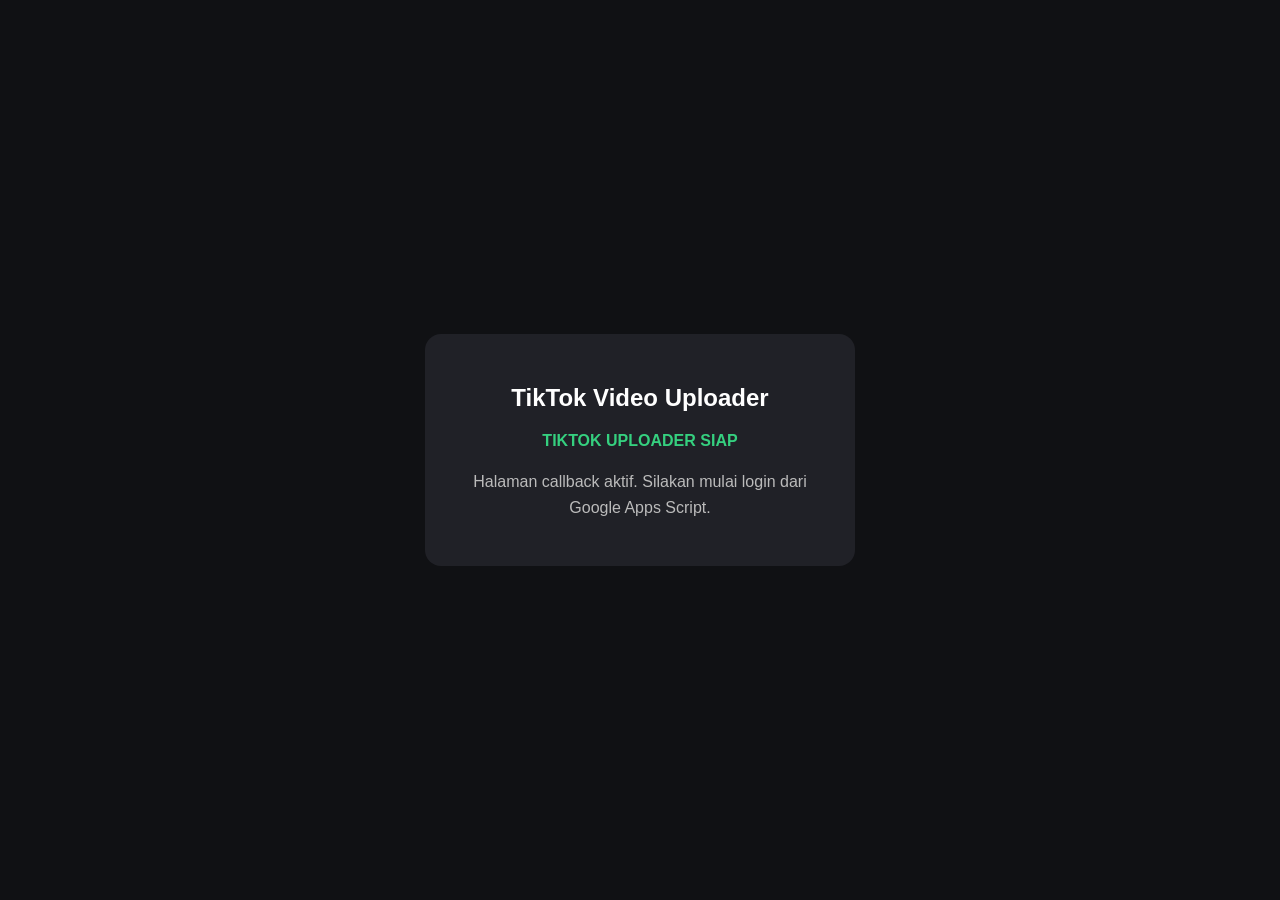
==== commit aa26b210: "Update index.html" ====
--- a/index.html
+++ b/index.html
@@ -1,657 +1,112 @@
-<!doctype html>
-<html lang="en">
+
+<!DOCTYPE html>
+<html lang="id">
 <head>
-<meta charset="utf-8">
-<meta name="viewport" content="width=device-width,initial-scale=1">
-<title>Info Geumpa | Earthquake updates from BMKG, USGS and EMSC</title>
-<meta name="description" content="Earthquake information from BMKG, USGS and EMSC, shared as short videos on TikTok @infogeumpa.">
-<meta name="theme-color" content="#10222B">
-<meta property="og:site_name" content="Info Geumpa">
-<meta property="og:title" content="Info Geumpa | Earthquake updates from BMKG, USGS and EMSC">
-<meta property="og:description" content="Earthquake information from BMKG, USGS and EMSC, shared as short videos.">
-<meta property="og:type" content="website">
-<link rel="icon" href="[data-uri]" type="image/svg+xml">
-<link rel="apple-touch-icon" href="[data-uri]">
-<style>
-:root{
-  --paper:#EEF3F4; --grid:#DCE6E8; --grid-strong:#CBD9DC;
-  --ink:#10222B; --ink-soft:#2C414B; --mute:#566B75; --line:#C5D2D6;
-  --link:#0B5C8A; --white:#FBFDFD;
-  --sans:"Helvetica Neue",Helvetica,"Segoe UI",Roboto,Arial,sans-serif;
-  --serif:Charter,"Bitstream Charter","Sitka Text",Cambria,Georgia,serif;
-  --wrap:1120px;
-}
-*{box-sizing:border-box}
-html{-webkit-text-size-adjust:100%}
-body{margin:0;background:var(--white);color:var(--ink);font:18px/1.7 var(--serif)}
-a{color:var(--link);text-underline-offset:3px;text-decoration-thickness:1px}
-a:hover{text-decoration-thickness:2px}
-:focus-visible{outline:3px solid var(--link);outline-offset:3px}
-.wrap{max-width:var(--wrap);margin:0 auto;padding:0 22px}
-.skip{position:absolute;left:-999px;top:8px;background:var(--ink);color:#fff;padding:8px 12px;z-index:10}
-.skip:focus{left:8px}
-h1,h2,h3,dt,summary,.btn,.brand,.site-nav,.mmi,.foot h4{font-family:var(--sans)}
+  <meta charset="UTF-8">
+  <meta name="viewport" content="width=device-width, initial-scale=1">
+  <title>TikTok Video Uploader</title>
 
-/* header */
-.site-head{background:var(--paper);border-bottom:1px solid var(--line)}
-.site-head .wrap{display:flex;align-items:center;justify-content:space-between;gap:12px 28px;flex-wrap:wrap;padding-top:14px;padding-bottom:14px}
-.brand{display:flex;align-items:center;gap:10px;color:var(--ink);text-decoration:none;font-weight:800;font-size:1.25rem;letter-spacing:-.02em}
-.brand svg{width:34px;height:20px;flex:none}
-.site-nav{display:flex;align-items:center;gap:6px 22px;flex-wrap:wrap;font-size:.95rem}
-.site-nav a{color:var(--ink);text-decoration:none;padding:4px 0}
-.site-nav a:hover{text-decoration:underline}
-.site-nav a[aria-current="page"]{font-weight:700;text-decoration:underline;text-decoration-thickness:2px}
-.btn{display:inline-block;background:var(--ink);color:#fff;text-decoration:none;font-weight:700;font-size:1rem;line-height:1.2;padding:.85em 1.3em;border-radius:3px}
-.btn:hover{background:#1E3B49;color:#fff}
-.btn.small{font-size:.9rem;padding:.6em 1em}
-.site-nav a.btn{color:#fff;padding:.6em 1em}
+  <style>
+    body {
+      font-family: Arial, sans-serif;
+      background: #101114;
+      color: white;
+      display: flex;
+      justify-content: center;
+      align-items: center;
+      min-height: 100vh;
+      margin: 0;
+    }
 
-/* hero: seismograph paper */
-.hero{background-color:var(--paper);
-  background-image:
-    linear-gradient(var(--grid-strong) 1px,transparent 1px),
-    linear-gradient(90deg,var(--grid-strong) 1px,transparent 1px),
-    linear-gradient(var(--grid) 1px,transparent 1px),
-    linear-gradient(90deg,var(--grid) 1px,transparent 1px);
-  background-size:120px 120px,120px 120px,24px 24px,24px 24px;
-  border-bottom:2px solid var(--ink)}
-.hero .wrap{padding-top:clamp(48px,8vw,96px);padding-bottom:clamp(28px,4vw,44px)}
-.hero h1{margin:0;max-width:16ch;font-weight:800;font-size:clamp(2.5rem,7.2vw,5.4rem);line-height:.98;letter-spacing:-.035em}
-.hero p.lead{max-width:34em;margin:28px 0 30px;font-size:1.2rem;color:var(--ink-soft)}
-.actions{display:flex;gap:14px 28px;align-items:center;flex-wrap:wrap}
-.trace-box{position:relative}
-.trace{display:block;width:100%;height:clamp(70px,11vw,132px)}
-.trace path{fill:none;stroke:var(--ink);stroke-width:2.4;stroke-linejoin:round;vector-effect:non-scaling-stroke}
-.trace-box .anim{animation:reveal 1.9s cubic-bezier(.25,.1,.2,1) .25s both}
-@keyframes reveal{from{clip-path:inset(0 100% 0 0)}to{clip-path:inset(0 0 0 0)}}
-.trace-note{margin:0;padding:7px 22px 9px;text-align:right;font:.78rem/1.2 var(--sans);color:var(--mute);border-top:1px solid var(--grid-strong);background:var(--paper)}
-@media (prefers-reduced-motion:reduce){.trace-box .anim{animation:none}}
+    .card {
+      width: 90%;
+      max-width: 430px;
+      background: #202127;
+      padding: 30px;
+      border-radius: 16px;
+      text-align: center;
+      box-sizing: border-box;
+    }
 
-/* bands */
-.band{padding:clamp(56px,9vw,104px) 0}
-.band.tint{background:var(--paper);border-top:1px solid var(--line);border-bottom:1px solid var(--line)}
-.split{display:grid;grid-template-columns:minmax(0,5fr) minmax(0,7fr);gap:clamp(28px,6vw,84px);align-items:start}
-h2{margin:0 0 18px;font-weight:800;font-size:clamp(1.8rem,3.6vw,2.6rem);line-height:1.08;letter-spacing:-.025em}
-.prose p{margin:0 0 1em;max-width:36em}
-.prose p:last-child{margin-bottom:0}
+    h2 { margin-bottom: 15px; }
 
-dl.facts{margin:0}
-dl.facts div{display:grid;grid-template-columns:9rem 1fr;gap:4px 24px;padding:16px 0;border-top:1px solid var(--line)}
-dl.facts div:last-child{border-bottom:1px solid var(--line)}
-dt{font-weight:800;font-size:1.05rem}
-dd{margin:0;max-width:34em}
+    p {
+      color: #bbb;
+      line-height: 1.6;
+      overflow-wrap: anywhere;
+    }
 
-.scale{margin-top:clamp(40px,6vw,64px)}
-.scale h3{margin:0 0 4px;font-size:1.15rem;font-weight:800}
-.scale p{margin:0 0 18px;color:var(--mute);max-width:44em;font-size:.98rem}
-ol.mmi{list-style:none;margin:0;padding:0;display:grid;grid-template-columns:repeat(10,1fr);gap:0;border:1px solid var(--ink)}
-.mmi li{display:block;border-left:1px solid var(--ink)}
-.mmi li:first-child{border-left:0}
-.mmi .chip{display:block;height:46px;border-bottom:1px solid var(--ink)}
-.mmi .num{display:block;padding:8px 8px 0;font-weight:800;font-size:1rem}
-.mmi .word{display:block;padding:0 8px 10px;font-size:.78rem;line-height:1.25;color:var(--ink-soft)}
+    .status {
+      color: #35d07f;
+      font-weight: bold;
+    }
+  </style>
+</head>
 
-ol.steps{list-style:none;margin:0;padding:0 0 0 30px;border-left:2px solid var(--ink)}
-ol.steps li{position:relative;padding:0 0 30px;max-width:36em}
-ol.steps li:last-child{padding-bottom:0}
-ol.steps li::before{content:"";position:absolute;left:-39px;top:.5em;width:12px;height:12px;border-radius:50%;background:var(--white);border:2px solid var(--ink)}
-ol.steps strong{display:block;font:800 1.1rem/1.3 var(--sans);margin-bottom:2px}
-.after{margin-top:26px;padding-left:32px;color:var(--ink-soft);max-width:36em}
+<body>
 
-.statement{margin:0 0 26px;max-width:15ch;font:800 clamp(2.2rem,5.6vw,4rem)/1 var(--sans);letter-spacing:-.035em}
-.sources{margin:22px 0 0;padding:0;list-style:none;font-family:var(--sans);font-size:.98rem}
-.sources li{padding:6px 0}
-.caution{margin:0;padding:6px 0 6px 22px;border-left:6px solid var(--ink);max-width:34em}
-.caution strong{font-family:var(--sans);font-size:1.1rem;display:block;margin-bottom:4px}
+  <div class="card">
 
-.faq{max-width:760px}
-.faq details{border-top:1px solid var(--line)}
-.faq details:last-child{border-bottom:1px solid var(--line)}
-.faq summary{cursor:pointer;list-style:none;display:flex;justify-content:space-between;gap:16px;padding:18px 0;font-weight:700;font-size:1.05rem}
-.faq summary::-webkit-details-marker{display:none}
-.faq summary::after{content:"+";font-weight:400;font-size:1.5rem;line-height:1}
-.faq details[open] summary::after{content:"\2212"}
-.faq details p{margin:0 0 20px;max-width:36em}
+    <h2>TikTok Video Uploader</h2>
 
-/* footer */
-.foot{background:var(--ink);color:#C3D2D8;font:.98rem/1.6 var(--sans);padding:56px 0 30px}
-.foot a{color:#E6EEF1}
-.foot .cols{display:grid;grid-template-columns:2fr 1fr 1fr;gap:34px}
-.foot h4{margin:0 0 10px;color:#fff;font-size:1rem}
-.foot ul{list-style:none;margin:0;padding:0}
-.foot li{padding:3px 0}
-.foot .base{margin-top:34px;padding-top:18px;border-top:1px solid #34505C;display:flex;justify-content:space-between;gap:12px 24px;flex-wrap:wrap;font-size:.88rem}
-.foot .base nav{display:flex;gap:20px}
-.foot p{margin:0 0 .8em;max-width:34em}
+    <p class="status" id="status">
+      Memeriksa autentikasi...
+    </p>
 
-@media (max-width:820px){
-  .split{grid-template-columns:1fr}
-  .foot .cols{grid-template-columns:1fr}
-  ol.mmi{grid-template-columns:repeat(5,1fr)}
-  .mmi li:nth-child(5n+1){border-left:0}
-  .mmi li:nth-child(n+6){border-top:1px solid var(--ink)}
-  dl.facts div{grid-template-columns:1fr}
-  body{font-size:17px}
-}
+    <p id="detail">
+      Mohon tunggu sebentar.
+    </p>
 
-/* example video */
-.demo{margin:34px 0 0;max-width:960px}
-.demo iframe{display:block;width:100%;height:520px;border:1px solid var(--line);background:#070D11}
-.demo figcaption{margin-top:12px;font:400 15px/1.5 var(--sans);color:var(--mute)}
-</style>
-</head>
-<body>
-<a class="skip" href="#main">Skip to content</a>
+  </div>
 
-<header class="site-head"><div class="wrap">
-  <a class="brand" href="index.html" aria-label="Info Geumpa, home">
-    <svg viewBox="0 0 34 20" aria-hidden="true"><path d="M0 10 L7 10 L9 7 L12 13 L15 1 L19 19 L22 6 L24 12 L26 10 L34 10" fill="none" stroke="currentColor" stroke-width="2.2" stroke-linejoin="round"/></svg>
-    Info Geumpa
-  </a>
-  <nav class="site-nav" aria-label="Main">
-    <a href="about.html">About</a>
-    <a href="tiktok.html">TikTok integration</a>
-    <a href="contact.html">Contact</a>
-    <a href="privacy.html">Privacy Policy</a>
-    <a href="terms.html">Terms of Service</a>
-    <a class="btn small" href="https://www.tiktok.com/@infogeumpa" target="_blank" rel="noopener">Follow on TikTok</a>
-  </nav>
-</div></header>
+  <script>
 
-<main id="main">
-<section class="hero">
-  <div class="wrap">
-    <h1>When the ground shakes, here is what the agencies reported.</h1>
-    <p class="lead">Info Geumpa turns earthquake reports from Indonesia's BMKG, the United States Geological Survey (USGS) and the European-Mediterranean Seismological Centre (EMSC) into short videos. You see how strong it was, where it happened, how deep it was, and whether it was felt.</p>
-    <div class="actions">
-      <a class="btn" href="https://www.tiktok.com/@infogeumpa" target="_blank" rel="noopener">Follow @infogeumpa on TikTok</a>
-      <a href="#source">Where the data comes from</a>
-    </div>
-  </div>
-  <div class="trace-box">
-    <div class="anim">
-      <svg class="trace" viewBox="0 0 1200 120" preserveAspectRatio="none" aria-hidden="true" focusable="false"><path d="M0,61.8 L2,62.2 L4,63.7 L6,61.9 L8,62.0 L10,62.3 L12,60.7 L14,62.0 L16,62.5 L18,63.2 L20,60.4 L22,61.2 L24,60.4 L26,63.2 L28,62.8 L30,60.2 L32,63.9 L34,63.9 L36,62.6 L38,62.5 L40,60.6 L42,60.1 L44,62.1 L46,60.2 L48,60.8 L50,61.0 L52,60.1 L54,61.9 L56,61.8 L58,63.4 L60,62.1 L62,62.6 L64,62.0 L66,62.6 L68,61.8 L70,61.1 L72,64.0 L74,64.0 L76,63.4 L78,62.8 L80,61.3 L82,60.9 L84,61.2 L86,60.3 L88,63.1 L90,61.6 L92,63.4 L94,61.5 L96,63.8 L98,63.4 L100,60.0 L102,60.8 L104,63.6 L106,61.9 L108,63.9 L110,61.6 L112,60.3 L114,62.5 L116,63.1 L118,61.1 L120,60.3 L122,61.3 L124,63.9 L126,63.0 L128,60.5 L130,61.0 L132,60.4 L134,60.2 L136,63.2 L138,60.7 L140,62.2 L142,61.8 L144,60.8 L146,62.9 L148,60.5 L150,62.6 L152,60.5 L154,61.7 L156,60.9 L158,61.1 L160,63.9 L162,63.2 L164,61.2 L166,63.5 L168,60.8 L170,61.6 L172,63.4 L174,62.6 L176,60.4 L178,64.0 L180,60.9 L182,61.0 L184,63.1 L186,61.3 L188,61.2 L190,60.3 L192,60.4 L194,62.3 L196,61.0 L198,62.4 L200,61.5 L202,61.8 L204,63.8 L206,61.9 L208,62.3 L210,63.5 L212,60.7 L214,60.6 L216,63.6 L218,63.3 L220,61.0 L222,60.8 L224,63.0 L226,63.8 L228,60.8 L230,63.8 L232,63.5 L234,62.4 L236,61.7 L238,60.4 L240,60.2 L242,63.9 L244,61.0 L246,62.8 L248,61.0 L250,63.3 L252,62.4 L254,61.2 L256,60.7 L258,62.9 L260,60.3 L262,60.9 L264,62.2 L266,63.4 L268,62.5 L270,61.1 L272,63.7 L274,60.8 L276,60.1 L278,61.1 L280,61.8 L282,60.2 L284,60.7 L286,61.5 L288,62.3 L290,60.5 L292,61.4 L294,63.6 L296,63.9 L298,62.6 L300,62.8 L302,62.3 L304,60.6 L306,60.1 L308,60.1 L310,63.6 L312,62.8 L314,63.9 L316,60.1 L318,62.5 L320,61.9 L322,62.9 L324,61.3 L326,64.0 L328,60.3 L330,62.2 L332,62.9 L334,63.6 L336,62.9 L338,62.8 L340,63.2 L342,63.7 L344,61.4 L346,62.7 L348,63.6 L350,63.5 L352,61.7 L354,63.2 L356,63.5 L358,62.3 L360,62.5 L362,61.5 L364,62.3 L366,62.4 L368,60.3 L370,62.6 L372,64.0 L374,63.5 L376,62.9 L378,61.6 L380,62.9 L382,62.3 L384,61.8 L386,63.4 L388,60.3 L390,63.0 L392,60.1 L394,62.4 L396,61.9 L398,60.9 L400,62.8 L402,62.0 L404,62.5 L406,63.7 L408,61.0 L410,60.0 L412,61.2 L414,62.7 L416,60.8 L418,60.7 L420,63.6 L422,62.6 L424,61.8 L426,63.6 L428,61.3 L430,62.7 L432,60.8 L434,61.7 L436,63.2 L438,63.7 L440,63.5 L442,61.5 L444,62.3 L446,61.3 L448,60.5 L450,62.0 L452,63.3 L454,63.4 L456,62.8 L458,63.8 L460,61.1 L462,60.7 L464,61.8 L466,61.1 L468,60.9 L470,61.7 L472,62.5 L474,62.0 L476,61.3 L478,63.4 L480,63.9 L482,61.8 L484,60.3 L486,60.1 L488,63.5 L490,60.2 L492,62.8 L494,62.3 L496,61.2 L498,63.2 L500,60.1 L502,60.5 L504,61.8 L506,60.1 L508,63.3 L510,60.9 L512,60.6 L514,60.2 L516,62.5 L518,61.8 L520,62.5 L522,62.6 L524,63.2 L526,63.8 L528,62.7 L530,60.8 L532,61.9 L534,60.7 L536,60.0 L538,61.9 L540,62.9 L542,60.7 L544,61.1 L546,61.4 L548,62.8 L550,62.1 L552,62.5 L554,63.0 L556,61.6 L558,63.2 L560,63.6 L562,60.3 L564,63.7 L566,62.9 L568,60.5 L570,61.8 L572,62.5 L574,63.6 L576,61.5 L578,62.3 L580,63.5 L582,63.2 L584,63.8 L586,61.9 L588,62.6 L590,60.8 L592,62.9 L594,63.3 L596,62.6 L598,62.9 L600,60.9 L602,63.6 L604,63.9 L606,63.9 L608,62.1 L610,63.2 L612,61.3 L614,63.6 L616,63.4 L618,61.4 L620,60.3 L622,61.8 L624,62.2 L626,63.1 L628,61.9 L630,60.1 L632,63.2 L634,60.3 L636,63.2 L638,60.7 L640,61.3 L642,63.2 L644,60.6 L646,60.6 L648,62.1 L650,63.6 L652,64.4 L654,63.4 L656,65.2 L658,61.9 L660,65.2 L662,59.0 L664,60.0 L666,62.2 L668,60.5 L670,63.6 L672,63.0 L674,62.2 L676,64.5 L678,62.4 L680,60.6 L682,61.1 L684,64.5 L686,64.9 L688,59.9 L690,64.5 L692,65.4 L694,62.2 L696,62.5 L698,59.8 L700,62.1 L702,63.5 L704,65.8 L706,60.9 L708,58.0 L710,52.5 L712,58.2 L714,72.4 L716,77.8 L718,69.1 L720,52.7 L722,41.0 L724,51.5 L726,70.1 L728,83.8 L730,76.7 L732,55.4 L734,43.4 L736,46.3 L738,64.4 L740,78.7 L742,77.4 L744,61.8 L746,47.4 L748,45.5 L750,60.1 L752,77.9 L754,79.3 L756,68.7 L758,45.5 L760,38.0 L762,51.2 L764,76.4 L766,86.7 L768,75.0 L770,51.4 L772,35.1 L774,46.8 L776,67.7 L778,84.4 L780,77.4 L782,57.5 L784,44.4 L786,46.9 L788,61.8 L790,74.6 L792,74.8 L794,93.5 L796,95.8 L798,84.5 L800,63.9 L802,43.9 L804,33.7 L806,33.4 L808,48.0 L810,68.5 L812,93.6 L814,103.9 L816,91.0 L818,55.4 L820,21.2 L822,12.8 L824,33.1 L826,79.3 L828,111.7 L830,108.3 L832,76.9 L834,40.0 L836,18.7 L838,27.0 L840,56.2 L842,79.1 L844,90.6 L846,83.0 L848,70.8 L850,57.5 L852,44.3 L854,40.9 L856,46.6 L858,58.5 L860,73.3 L862,81.8 L864,85.8 L866,76.2 L868,54.7 L870,36.2 L872,29.3 L874,44.5 L876,72.5 L878,93.6 L880,94.8 L882,71.5 L884,43.1 L886,27.7 L888,37.0 L890,59.7 L892,81.4 L894,86.6 L896,77.6 L898,61.3 L900,51.6 L902,51.5 L904,50.4 L906,55.8 L908,61.0 L910,69.7 L912,75.9 L914,75.3 L916,68.0 L918,53.0 L920,45.4 L922,44.8 L924,52.8 L926,71.1 L928,85.0 L930,82.4 L932,66.0 L934,46.4 L936,38.4 L938,43.5 L940,64.6 L942,78.9 L944,80.8 L946,72.2 L948,59.4 L950,51.8 L952,53.0 L954,56.6 L956,62.5 L958,65.1 L960,66.3 L962,71.4 L964,70.3 L966,65.4 L968,57.9 L970,50.4 L972,52.7 L974,60.0 L976,69.8 L978,77.2 L980,75.6 L982,64.1 L984,53.0 L986,44.4 L988,50.4 L990,63.2 L992,72.0 L994,75.0 L996,68.4 L998,58.4 L1000,51.7 L1002,56.4 L1004,60.5 L1006,63.2 L1008,65.7 L1010,65.4 L1012,65.6 L1014,64.9 L1016,65.1 L1018,59.3 L1020,55.9 L1022,56.4 L1024,62.2 L1026,65.2 L1028,71.7 L1030,70.5 L1032,61.8 L1034,54.7 L1036,49.9 L1038,53.9 L1040,62.7 L1042,68.8 L1044,70.5 L1046,67.7 L1048,58.7 L1050,54.5 L1052,58.1 L1054,61.4 L1056,66.9 L1058,66.0 L1060,65.2 L1062,61.2 L1064,63.2 L1066,63.5 L1068,58.8 L1070,60.0 L1072,56.5 L1074,60.6 L1076,64.0 L1078,68.1 L1080,67.3 L1082,60.4 L1084,58.9 L1086,54.9 L1088,57.8 L1090,63.5 L1092,67.2 L1094,67.6 L1096,65.3 L1098,59.7 L1100,55.5 L1102,58.4 L1104,60.7 L1106,62.9 L1108,64.3 L1110,61.7 L1112,60.4 L1114,62.5 L1116,61.5 L1118,63.2 L1120,61.3 L1122,57.8 L1124,62.8 L1126,65.6 L1128,64.3 L1130,67.1 L1132,61.9 L1134,58.4 L1136,59.1 L1138,58.2 L1140,63.1 L1142,67.8 L1144,67.2 L1146,63.6 L1148,62.0 L1150,59.3 L1152,59.2 L1154,60.0 L1156,64.7 L1158,64.6 L1160,62.2 L1162,59.8 L1164,61.1 L1166,59.9 L1168,61.7 L1170,62.2 L1172,60.6 L1174,60.2 L1176,63.1 L1178,64.2 L1180,65.6 L1182,62.5 L1184,61.6 L1186,60.3 L1188,60.9 L1190,61.8 L1192,63.5 L1194,66.7 L1196,64.2 L1198,61.0 L1200,58.6"/></svg>
-    </div>
-    <p class="trace-note">Illustrative seismogram, not live data</p>
-  </div>
-</section>
+    // GANTI DENGAN URL WEB APP GOOGLE APPS SCRIPT
+    const GAS_URL =
+      "ISI_URL_WEB_APP_GOOGLE_SCRIPT";
 
-<section class="band" id="updates">
-  <div class="wrap">
-    <div class="split">
-      <div class="prose">
-        <h2>What every update tells you</h2>
-        <p>Each video follows the same short format, so you always know where to look. The figures come straight from the source agency's report, and we don't round them into something friendlier.</p>
-      </div>
-      <dl class="facts">
-        <div><dt>Magnitude</dt><dd>How strong the quake was at its source. Each whole number is roughly 32 times more energy.</dd></div>
-        <div><dt>Time</dt><dd>When it happened, in Western Indonesia Time (WIB).</dd></div>
-        <div><dt>Location</dt><dd>The epicenter and the nearest place on land or at sea.</dd></div>
-        <div><dt>Depth</dt><dd>How far below the surface it started, in kilometers. Shallow quakes tend to be felt more strongly.</dd></div>
-        <div><dt>Felt areas</dt><dd>Where people felt it and how strongly, when the source reports it.</dd></div>
-      </dl>
-    </div>
-    <div class="scale">
-      <h3>How strongly it was felt</h3>
-      <p>Felt intensity is measured on the Modified Mercalli scale (MMI). The colors are only a visual guide.</p>
-      <ol class="mmi"><li><span class="chip" style="background:#FFFFFF"></span><span class="num">I</span><span class="word">Not felt</span></li><li><span class="chip" style="background:#C4D2FF"></span><span class="num">II</span><span class="word">Weak</span></li><li><span class="chip" style="background:#A0E6FF"></span><span class="num">III</span><span class="word">Weak</span></li><li><span class="chip" style="background:#80FFFF"></span><span class="num">IV</span><span class="word">Light</span></li><li><span class="chip" style="background:#7AFF93"></span><span class="num">V</span><span class="word">Moderate</span></li><li><span class="chip" style="background:#FFFF00"></span><span class="num">VI</span><span class="word">Strong</span></li><li><span class="chip" style="background:#FFC800"></span><span class="num">VII</span><span class="word">Very strong</span></li><li><span class="chip" style="background:#FF9100"></span><span class="num">VIII</span><span class="word">Severe</span></li><li><span class="chip" style="background:#FF3B1F"></span><span class="num">IX</span><span class="word">Violent</span></li><li><span class="chip" style="background:#B80F0A"></span><span class="num">X+</span><span class="word">Extreme</span></li></ol>
-    </div>
-  </div>
-</section>
+    const params = new URLSearchParams(
+      window.location.search
+    );
 
-<section class="band tint" id="process">
-  <div class="wrap"><div class="split">
-    <div class="prose">
-      <h2>How an update is made</h2>
-      <p>Four steps, in this order, every time.</p>
-    </div>
-    <div>
-      <ol class="steps">
-        <li><strong>An agency publishes a report.</strong>We take new earthquake data from BMKG's official channels and open data, and from the open data services of the USGS (United States) and the EMSC (Europe).</li>
-        <li><strong>We turn it into a video.</strong>The figures go into a short video: magnitude, time, location, depth.</li>
-        <li><strong>We check it against the source.</strong>Every figure is compared with the agency's report. For Indonesia, BMKG is our primary source. We don't publish predictions or unconfirmed claims.</li>
-        <li><strong>We post it.</strong>The video goes to @infogeumpa from our publishing tool, after the account owner approves it. <a href="tiktok.html">See how the tool connects to TikTok</a>.</li>
-      </ol>
-      <p class="after">If the source changes a figure later, we update the video and say so.</p>
-    </div>
-  </div></div>
-</section>
+    const code = params.get("code");
+    const state = params.get("state");
+    const error = params.get("error");
 
-<section class="band" id="example">
-  <div class="wrap">
-    <div class="prose">
-      <h2>See an example update</h2>
-      <p>This is the kind of video we publish on @infogeumpa. The map zooms to the epicenter, then magnitude, location, time, depth and coordinates appear. The sample below shows the most recent earthquake in the Indonesian region from BMKG, USGS or EMSC when those feeds can be reached, and a saved BMKG report from 24 October 2026 when they cannot. The source is printed at the bottom of the video. Press play, or use the controls under the video.</p>
-    </div>
-    <figure class="demo">
-      <iframe id="demo-frame" title="Example earthquake update video: map zooms to the epicenter, then shows magnitude, location, time, depth and coordinates" allow="fullscreen" allowfullscreen loading="lazy" srcdoc="&lt;!doctype html&gt;&lt;html&gt;&lt;head&gt;&lt;meta charset=utf8&gt;&lt;meta name=viewport content=&quot;width=device-width,initial-scale=1,viewport-fit=cover&quot;&gt;&lt;style&gt;:root{color-scheme:light;box-sizing:border-box;padding-top:env(safe-area-inset-top,0px);padding-bottom:env(safe-area-inset-bottom,0px)}html{scroll-padding-top:env(safe-area-inset-top,0px)}body{margin:0;padding:0;font:14px -apple-system,BlinkMacSystemFont,sans-serif;background:#fff;color:#000}img{max-width:100%}[hidden]:not([hidden=until-found i]){display:none!important}&lt;/style&gt;&lt;/head&gt;&lt;body&gt;
-&lt;title&gt;Gempa Terbaru (contoh)&lt;/title&gt;
-&lt;meta name=&quot;claude:viewport-fit-sides&quot; content=&quot;cover&quot;&gt;
-&lt;link rel=&quot;preconnect&quot; href=&quot;https://fonts.googleapis.com&quot;&gt;
-&lt;link rel=&quot;preconnect&quot; href=&quot;https://fonts.gstatic.com&quot; crossorigin&gt;
-&lt;link rel=&quot;stylesheet&quot; href=&quot;https://fonts.googleapis.com/css2?family=Barlow+Condensed:wght@600;700&amp;family=IBM+Plex+Sans:wght@400;500;600&amp;family=IBM+Plex+Mono:wght@400;500&amp;display=swap&quot;&gt;
-&lt;style&gt;
-/* Layout: satu panggung 16:9. Peta penuh sebagai latar yang melakukan zoom ke pusat gempa, panel info di kiri, bilah kontrol tipis di bawah yang bisa disembunyikan untuk merekam layar. Sengaja satu tema gelap. */
-:root {
-  --bg: #070D11;
-  --panel: #101A20;
-  --fg: #E8F0F4;
-  --muted: #8AA0AC;
-  --line: #22333D;
-  --focus: #7DB6F5;
-  --font-display: &quot;Barlow Condensed&quot;, &quot;Arial Narrow&quot;, &quot;Helvetica Neue&quot;, sans-serif;
-  --font-body: &quot;IBM Plex Sans&quot;, system-ui, -apple-system, &quot;Segoe UI&quot;, sans-serif;
-  --font-mono: &quot;IBM Plex Mono&quot;, ui-monospace, &quot;SF Mono&quot;, Menlo, Consolas, monospace;
-  color-scheme: dark;
-}
-* { box-sizing: border-box; }
-html, body { height: 100%; }
-body {
-  margin: 0; background: var(--bg); color: var(--fg); font: 14px/1.4 var(--font-body);
-  padding-left: max(16px, env(safe-area-inset-left, 0px));
-  padding-right: max(16px, env(safe-area-inset-right, 0px));
-  padding-block: 12px;
-  display: flex; flex-direction: column; justify-content: center; gap: 12px;
-}
-.shell { display: flex; flex-direction: column; gap: 12px; align-items: center; min-width: 0; width: 100%; background: var(--bg); }
-.shell:fullscreen { justify-content: center; padding: 0; }
-.stage { width: min(100%, calc((100vh - 120px) * 16 / 9)); aspect-ratio: 16 / 9; background: #000; position: relative; cursor: pointer; }
-.shell:fullscreen .stage { width: min(100vw, calc(100vh * 16 / 9)); }
-canvas { display: block; width: 100%; height: 100%; max-width: 100%; }
-button { font: inherit; color: inherit; }
-:focus-visible { outline: 2px solid var(--focus); outline-offset: 2px; }
+    const status = document.getElementById("status");
+    const detail = document.getElementById("detail");
 
-.bar { width: 100%; max-width: 1200px; display: flex; flex-wrap: wrap; align-items: center; gap: 8px 14px; }
-.btn { border: 1px solid var(--line); background: var(--panel); border-radius: 4px; padding: 7px 14px; min-height: 36px; cursor: pointer; }
-.btn:hover { border-color: var(--muted); }
-.btn[aria-pressed=&quot;true&quot;] { background: var(--fg); color: var(--bg); border-color: var(--fg); }
-.seg { display: flex; gap: 4px; }
-.scrub { flex: 1 1 220px; min-width: 0; display: flex; align-items: center; gap: 10px; font: 400 12px/1 var(--font-mono); color: var(--muted); }
-.scrub input { flex: 1; min-width: 0; accent-color: var(--fg); }
-.hint { width: 100%; max-width: 1200px; font-size: 12px; color: var(--muted); }
-body.rec .bar, body.rec .hint { display: none; }
-body.rec .stage { width: min(100%, calc((100vh - 24px) * 16 / 9)); }
-@media (max-width: 640px) { .stage { width: 100%; } }
-&lt;/style&gt;
+    if (error) {
 
-&lt;div class=&quot;shell&quot; id=&quot;shell&quot;&gt;
-  &lt;div class=&quot;stage&quot; id=&quot;stage&quot;&gt;&lt;canvas id=&quot;cv&quot; width=&quot;1920&quot; height=&quot;1080&quot; role=&quot;img&quot; aria-label=&quot;Animasi gempa terbaru: peta memperbesar ke pusat gempa, lalu menampilkan magnitudo, lokasi, waktu, kedalaman, dan koordinat.&quot;&gt;&lt;/canvas&gt;&lt;/div&gt;
-  &lt;div class=&quot;bar&quot; id=&quot;bar&quot;&gt;
-    &lt;button class=&quot;btn&quot; id=&quot;play&quot; type=&quot;button&quot;&gt;Jeda&lt;/button&gt;
-    &lt;button class=&quot;btn&quot; id=&quot;restart&quot; type=&quot;button&quot;&gt;Ulang&lt;/button&gt;
-    &lt;div class=&quot;seg&quot; id=&quot;speed&quot;&gt;&lt;/div&gt;
-    &lt;button class=&quot;btn&quot; id=&quot;loop&quot; type=&quot;button&quot; aria-pressed=&quot;false&quot;&gt;Ulang otomatis&lt;/button&gt;
-    &lt;div class=&quot;scrub&quot;&gt;&lt;span id=&quot;clock&quot;&gt;0:00&lt;/span&gt;&lt;input id=&quot;seek&quot; type=&quot;range&quot; min=&quot;0&quot; max=&quot;1000&quot; value=&quot;0&quot; aria-label=&quot;Posisi animasi&quot;&gt;&lt;/div&gt;
-    &lt;button class=&quot;btn&quot; id=&quot;recbtn&quot; type=&quot;button&quot;&gt;Mode rekam&lt;/button&gt;
-    &lt;button class=&quot;btn&quot; id=&quot;full&quot; type=&quot;button&quot;&gt;Layar penuh&lt;/button&gt;
-  &lt;/div&gt;
-  &lt;div class=&quot;hint&quot;&gt;Spasi: putar/jeda · R: ulang · H: mode rekam · F: layar penuh. Untuk membuat video, rekam layar dengan perekam bawaan perangkat; halaman ini tidak mengekspor berkas video.&lt;/div&gt;
-&lt;/div&gt;
+      status.textContent = "LOGIN GAGAL";
 
-&lt;script&gt;
-const LAND = [{&quot;n&quot;:&quot;Vietnam&quot;,&quot;g&quot;:&quot;MultiPolygon&quot;,&quot;c&quot;:[[[[104.06,10.4],[104.08,10.34],[104.08,10.22],[104.04,10.12],[104.06,10.06],[104.02,10.02],[103.96,10.24],[103.86,10.34],[103.84,10.38],[103.9,10.36],[103.98,10.42],[104.02,10.42],[104.06,10.4]]],[[[107.98,21.5],[107.92,21.5],[107.8,21.5],[107.7,21.4],[107.64,21.36],[107.52,21.34],[107.4,21.28],[107.38,21.2],[107.38,21.12],[107.36,21.06],[107.16,20.94],[107.12,20.96],[107.08,21],[107.02,21],[106.98,20.98],[106.94,20.98],[106.88,20.96],[106.82,20.96],[106.76,21],[106.72,21],[106.68,21],[106.68,20.96],[106.74,20.8],[106.76,20.74],[106.56,20.52],[106.58,20.4],[106.52,20.28],[106.4,20.2],[106.16,20],[106.06,19.98],[105.98,19.94],[105.82,19.58],[105.82,19.46],[105.78,19.38],[105.8,19.3],[105.72,19.12],[105.64,19.06],[105.62,18.96],[105.74,18.78],[105.74,18.74],[105.8,18.64],[105.84,18.58],[105.88,18.5],[106.06,18.32],[106.14,18.26],[106.24,18.22],[106.42,18.06],[106.5,17.94],[106.46,17.88],[106.48,17.72],[106.36,17.76],[106.38,17.74],[106.52,17.66],[106.74,17.36],[106.92,17.22],[107.12,17.06],[107.18,16.9],[107.36,16.8],[107.54,16.64],[107.54,16.6],[107.6,16.56],[107.72,16.48],[107.8,16.4],[107.84,16.32],[107.88,16.32],[107.94,16.32],[108,16.34],[108.02,16.34],[108.08,16.24],[108.16,16.16],[108.2,16.1],[108.24,16.1],[108.26,16.08],[108.28,16.02],[108.28,15.98],[108.4,15.88],[108.44,15.76],[108.58,15.58],[108.68,15.48],[108.74,15.42],[108.82,15.38],[108.9,15.18],[108.94,15],[109.02,14.8],[109.08,14.72],[109.08,14.56],[109.14,14.38],[109.2,14.28],[109.2,14.16],[109.22,14.1],[109.24,14.06],[109.3,13.86],[109.28,13.76],[109.24,13.86],[109.26,13.6],[109.28,13.46],[109.28,13.28],[109.3,13.22],[109.38,13.02],[109.42,12.96],[109.42,12.72],[109.44,12.6],[109.38,12.66],[109.34,12.76],[109.28,12.7],[109.22,12.64],[109.3,12.4],[109.2,12.42],[109.22,12.08],[109.26,12],[109.26,11.96],[109.24,11.9],[109.22,11.96],[109.22,12.02],[109.2,12],[109.2,11.98],[109.16,11.92],[109.16,11.84],[109.2,11.78],[109.2,11.72],[109.18,11.66],[109.14,11.6],[109.04,11.6],[109.02,11.46],[108.98,11.34],[108.82,11.32],[108.7,11.2],[108.56,11.16],[108.42,11.04],[108.28,10.94],[108.18,10.92],[108.1,10.9],[108,10.72],[107.84,10.7],[107.56,10.56],[107.48,10.48],[107.38,10.46],[107.26,10.4],[107.24,10.42],[107.2,10.48],[107.08,10.5],[107.04,10.56],[107.02,10.64],[107,10.66],[106.98,10.62],[106.96,10.44],[106.94,10.4],[106.9,10.38],[106.82,10.44],[106.72,10.54],[106.6,10.46],[106.64,10.46],[106.7,10.46],[106.74,10.44],[106.78,10.38],[106.78,10.34],[106.76,10.3],[106.64,10.28],[106.5,10.3],[106.46,10.3],[106.6,10.24],[106.72,10.2],[106.78,10.16],[106.78,10.12],[106.72,10.06],[106.66,10],[106.66,9.94],[106.66,9.9],[106.6,9.86],[106.56,9.86],[106.44,9.94],[106.14,10.22],[106.18,10.14],[106.5,9.82],[106.56,9.72],[106.58,9.64],[106.54,9.6],[106.48,9.56],[106.38,9.56],[106.2,9.68],[105.92,9.96],[105.84,10],[106.12,9.68],[106.16,9.6],[106.2,9.5],[106.2,9.44],[106.16,9.4],[105.5,9.1],[105.4,8.96],[105.32,8.8],[105.2,8.72],[105.12,8.62],[104.9,8.58],[104.78,8.6],[104.9,8.74],[104.82,8.8],[104.82,9.18],[104.84,9.6],[104.9,9.82],[104.98,9.86],[105.1,9.9],[105.1,9.94],[105.08,10],[105.02,10.06],[104.96,10.1],[104.88,10.12],[104.8,10.2],[104.74,10.2],[104.66,10.18],[104.62,10.2],[104.6,10.26],[104.52,10.34],[104.42,10.42],[104.46,10.42],[104.52,10.46],[104.56,10.52],[104.7,10.52],[104.82,10.52],[104.84,10.54],[104.9,10.6],[104.98,10.66],[105.04,10.7],[105.06,10.74],[105.04,10.8],[105.02,10.88],[105.04,10.92],[105.16,10.9],[105.28,10.86],[105.32,10.84],[105.38,10.94],[105.4,10.96],[105.46,10.96],[105.58,10.96],[105.7,11],[105.76,10.98],[105.82,10.92],[105.86,10.86],[105.88,10.86],[105.94,10.88],[106,10.86],[106.1,10.8],[106.16,10.8],[106.14,10.92],[106.16,11.02],[106.16,11.04],[106.1,11.08],[105.9,11.24],[105.86,11.3],[105.86,11.38],[105.86,11.48],[105.84,11.56],[105.84,11.6],[105.86,11.64],[105.88,11.64],[105.92,11.66],[105.96,11.68],[106,11.76],[106.1,11.76],[106.24,11.7],[106.34,11.68],[106.4,11.68],[106.42,11.7],[106.42,11.74],[106.42,11.92],[106.42,11.94],[106.5,11.96],[106.64,11.96],[106.7,11.98],[106.76,12.06],[106.94,12.08],[107.06,12.18],[107.16,12.28],[107.22,12.3],[107.28,12.32],[107.32,12.32],[107.4,12.26],[107.44,12.3],[107.5,12.36],[107.54,12.44],[107.56,12.54],[107.54,12.7],[107.52,12.84],[107.48,12.94],[107.48,13.04],[107.54,13.22],[107.6,13.44],[107.6,13.52],[107.52,13.66],[107.46,13.82],[107.4,14],[107.36,14.02],[107.34,14.06],[107.32,14.12],[107.36,14.3],[107.36,14.36],[107.44,14.46],[107.5,14.54],[107.54,14.66],[107.52,14.7],[107.52,14.82],[107.52,14.88],[107.5,14.92],[107.48,14.98],[107.5,15.02],[107.56,15.06],[107.58,15.12],[107.64,15.2],[107.66,15.26],[107.62,15.32],[107.56,15.4],[107.46,15.46],[107.34,15.56],[107.28,15.62],[107.24,15.68],[107.18,15.74],[107.16,15.8],[107.18,15.84],[107.36,15.92],[107.4,15.96],[107.4,16],[107.4,16.04],[107.36,16.06],[107.3,16.08],[107.22,16.14],[107.08,16.28],[107,16.32],[106.94,16.36],[106.9,16.4],[106.86,16.52],[106.84,16.52],[106.8,16.5],[106.74,16.46],[106.7,16.46],[106.66,16.5],[106.64,16.54],[106.6,16.6],[106.54,16.66],[106.54,16.82],[106.52,16.88],[106.5,16.96],[106.46,16.98],[106.42,17],[106.34,17.14],[106.28,17.22],[106,17.42],[105.98,17.44],[105.9,17.52],[105.78,17.64],[105.7,17.74],[105.62,17.84],[105.6,17.92],[105.58,17.98],[105.52,18.08],[105.46,18.16],[105.4,18.18],[105.34,18.2],[105.28,18.24],[105.16,18.34],[105.12,18.4],[105.08,18.46],[105.08,18.5],[105.12,18.58],[105.14,18.62],[105.14,18.66],[105.12,18.68],[105,18.72],[104.72,18.8],[104.62,18.86],[104.52,18.94],[104.44,18.98],[104.1,19.2],[104,19.24],[103.92,19.26],[103.9,19.3],[103.9,19.34],[103.94,19.36],[104.02,19.42],[104.06,19.48],[104.06,19.56],[104.02,19.64],[104.04,19.68],[104.06,19.68],[104.12,19.68],[104.26,19.68],[104.54,19.62],[104.58,19.62],[104.74,19.76],[104.8,19.84],[104.82,19.9],[104.84,19.94],[104.92,20.02],[104.92,20.08],[104.88,20.16],[104.84,20.2],[104.82,20.22],[104.7,20.2],[104.68,20.22],[104.66,20.28],[104.66,20.32],[104.62,20.38],[104.5,20.42],[104.4,20.42],[104.36,20.44],[104.4,20.48],[104.48,20.52],[104.54,20.56],[104.58,20.6],[104.58,20.64],[104.52,20.68],[104.46,20.74],[104.34,20.82],[104.2,20.92],[104.1,20.94],[104.06,20.94],[103.88,20.86],[103.8,20.82],[103.72,20.72],[103.64,20.7],[103.56,20.74],[103.46,20.78],[103.22,20.84],[103.1,20.9],[102.88,21.2],[102.86,21.26],[102.88,21.34],[102.88,21.44],[102.9,21.5],[102.94,21.58],[102.96,21.62],[102.94,21.68],[102.92,21.72],[102.88,21.72],[102.84,21.74],[102.82,21.8],[102.8,21.8],[102.78,21.7],[102.74,21.68],[102.7,21.66],[102.66,21.68],[102.64,21.72],[102.64,21.78],[102.62,21.86],[102.58,21.9],[102.48,21.96],[102.44,22.02],[102.3,22.18],[102.18,22.28],[102.12,22.38],[102.18,22.42],[102.24,22.46],[102.3,22.54],[102.38,22.64],[102.4,22.7],[102.42,22.74],[102.46,22.76],[102.52,22.74],[102.6,22.7],[102.72,22.64],[102.82,22.58],[102.88,22.52],[102.94,22.46],[102.98,22.44],[103,22.46],[103.08,22.5],[103.14,22.54],[103.14,22.6],[103.2,22.64],[103.26,22.72],[103.3,22.76],[103.32,22.78],[103.36,22.76],[103.48,22.6],[103.5,22.58],[103.52,22.62],[103.58,22.74],[103.62,22.78],[103.64,22.78],[103.92,22.54],[103.94,22.54],[103.98,22.56],[104,22.58],[104.02,22.66],[104.06,22.76],[104.14,22.8],[104.22,22.8],[104.24,22.76],[104.3,22.72],[104.38,22.7],[104.52,22.8],[104.58,22.82],[104.64,22.82],[104.68,22.82],[104.74,22.86],[104.8,22.92],[104.82,23.02],[104.82,23.1],[104.86,23.14],[104.92,23.16],[105,23.2],[105.18,23.28],[105.24,23.32],[105.28,23.34],[105.34,23.3],[105.44,23.24],[105.5,23.18],[105.52,23.12],[105.54,23.08],[105.7,23.04],[105.78,22.96],[105.84,22.92],[105.9,22.92],[105.96,22.94],[106,22.98],[106.06,22.98],[106.14,22.96],[106.18,22.96],[106.24,22.86],[106.28,22.86],[106.34,22.86],[106.46,22.9],[106.54,22.9],[106.62,22.88],[106.78,22.78],[106.74,22.72],[106.7,22.64],[106.64,22.58],[106.58,22.58],[106.56,22.5],[106.54,22.4],[106.56,22.34],[106.6,22.32],[106.64,22.28],[106.66,22.24],[106.66,22.14],[106.66,22.02],[106.66,21.98],[106.7,21.98],[106.72,22],[106.8,21.98],[106.88,21.96],[106.92,21.92],[106.96,21.92],[107,21.9],[107.02,21.84],[107.06,21.8],[107.18,21.72],[107.28,21.72],[107.36,21.6],[107.44,21.64],[107.48,21.6],[107.64,21.62],[107.76,21.66],[107.8,21.64],[107.9,21.56],[107.98,21.5]]],[[[106.62,8.68],[106.58,8.68],[106.56,8.7],[106.66,8.76],[106.64,8.72],[106.66,8.7],[106.62,8.68]]],[[[107.16,10.4],[107.08,10.34],[107.08,10.38],[107.14,10.42],[107.18,10.44],[107.2,10.44],[107.16,10.4]]],[[[106.86,20.82],[106.86,20.8],[106.8,20.84],[106.76,20.86],[106.8,20.92],[106.86,20.86],[106.86,20.82]]],[[[107.6,21.22],[107.46,21.1],[107.4,21.1],[107.46,21.24],[107.48,21.26],[107.56,21.22],[107.6,21.22]]],[[[107.52,20.92],[107.46,20.9],[107.4,20.9],[107.48,20.96],[107.52,21.02],[107.56,21.04],[107.54,20.98],[107.52,20.92]]],[[[107.04,20.74],[107,20.74],[106.92,20.82],[106.96,20.86],[107.04,20.84],[107.06,20.82],[107.06,20.8],[107.04,20.76],[107.04,20.74]]]]},{&quot;n&quot;:&quot;Micronesia&quot;,&quot;g&quot;:&quot;MultiPolygon&quot;,&quot;c&quot;:[[[[162.98,5.32],[163,5.28],[162.92,5.3],[162.92,5.32],[162.96,5.34],[162.98,5.32]]],[[[138.14,9.5],[138.06,9.42],[138.06,9.44],[138.08,9.5],[138.12,9.56],[138.14,9.58],[138.18,9.6],[138.22,9.54],[138.18,9.5],[138.14,9.5]]],[[[151.64,7.34],[151.64,7.34],[151.58,7.34],[151.58,7.34],[151.58,7.36],[151.6,7.36],[151.6,7.38],[151.6,7.38],[151.6,7.38],[151.62,7.4],[151.64,7.38],[151.64,7.36],[151.64,7.34]]],[[[151.88,7.44],[151.86,7.42],[151.86,7.44],[151.86,7.46],[151.86,7.46],[151.88,7.46],[151.9,7.46],[151.92,7.46],[151.88,7.44]]],[[[158.32,6.82],[158.26,6.8],[158.18,6.8],[158.16,6.88],[158.12,6.9],[158.14,6.94],[158.18,6.98],[158.3,6.96],[158.34,6.9],[158.3,6.86],[158.32,6.82]]]]},{&quot;n&quot;:&quot;N. Mariana Is.&quot;,&quot;g&quot;:&quot;MultiPolygon&quot;,&quot;c&quot;:[[[[145.7,18.76],[145.68,18.72],[145.66,18.76],[145.64,18.8],[145.7,18.8],[145.7,18.8],[145.7,18.76]]],[[[145.72,16.34],[145.7,16.34],[145.66,16.34],[145.64,16.36],[145.64,16.38],[145.7,16.38],[145.72,16.36],[145.72,16.34]]],[[[145.26,14.16],[145.22,14.12],[145.18,14.12],[145.16,14.14],[145.16,14.16],[145.24,14.18],[145.26,14.18],[145.26,14.16]]],[[[145.78,18.08],[145.72,18.06],[145.78,18.16],[145.8,18.18],[145.84,18.14],[145.78,18.08]]],[[[145.76,15.14],[145.74,15.1],[145.7,15.12],[145.68,15.12],[145.72,15.22],[145.78,15.26],[145.82,15.26],[145.78,15.22],[145.78,15.18],[145.76,15.14]]],[[[145.66,14.98],[145.62,14.92],[145.6,15],[145.58,15.04],[145.62,15.06],[145.64,15.06],[145.66,14.98]]]]},{&quot;n&quot;:&quot;Guam&quot;,&quot;g&quot;:&quot;Polygon&quot;,&quot;c&quot;:[[[144.74,13.26],[144.7,13.26],[144.66,13.3],[144.66,13.32],[144.64,13.42],[144.8,13.52],[144.84,13.62],[144.88,13.62],[144.92,13.6],[144.94,13.58],[144.78,13.42],[144.74,13.26]]]},{&quot;n&quot;:&quot;Timor-Leste&quot;,&quot;g&quot;:&quot;MultiPolygon&quot;,&quot;c&quot;:[[[[125.64,-8.14],[125.58,-8.32],[125.5,-8.28],[125.58,-8.18],[125.62,-8.14],[125.64,-8.14]]],[[[125.06,-9.52],[125.04,-9.38],[125,-9.32],[124.96,-9.3],[124.96,-9.26],[124.96,-9.22],[124.98,-9.2],[125.1,-9.18],[125.14,-9.12],[125.14,-9.04],[125.12,-9.02],[125.1,-9],[124.98,-9.06],[124.94,-9.06],[124.92,-9.04],[124.92,-8.94],[125.02,-8.86],[125.12,-8.7],[125.18,-8.64],[125.32,-8.6],[125.38,-8.58],[125.8,-8.5],[125.9,-8.48],[126.18,-8.48],[126.54,-8.48],[126.62,-8.46],[126.74,-8.42],[126.84,-8.38],[126.9,-8.34],[126.96,-8.32],[127.06,-8.34],[127.22,-8.38],[127.26,-8.4],[127.3,-8.42],[127.12,-8.58],[126.92,-8.72],[126.8,-8.76],[126.66,-8.78],[126.56,-8.84],[126.48,-8.92],[126.38,-8.96],[126.26,-8.98],[126.16,-9],[126.08,-9.04],[125.94,-9.12],[125.9,-9.14],[125.84,-9.14],[125.74,-9.16],[125.4,-9.28],[125.22,-9.4],[125.06,-9.52]]],[[[124.04,-9.34],[124.2,-9.26],[124.44,-9.18],[124.44,-9.24],[124.42,-9.32],[124.38,-9.34],[124.32,-9.42],[124.28,-9.42],[124.14,-9.42],[124.12,-9.42],[124.1,-9.42],[124.06,-9.38],[124.04,-9.34]]]]},{&quot;n&quot;:&quot;Thailand&quot;,&quot;g&quot;:&quot;MultiPolygon&quot;,&quot;c&quot;:[[[[102.6,11.68],[102.58,11.58],[102.54,11.62],[102.54,11.66],[102.58,11.7],[102.6,11.68]]],[[[102.42,11.98],[102.44,11.96],[102.38,11.98],[102.36,11.98],[102.3,11.98],[102.28,12.12],[102.28,12.16],[102.32,12.14],[102.38,12.08],[102.4,12.02],[102.42,11.98]]],[[[98.4,7.9],[98.4,7.82],[98.36,7.84],[98.32,7.78],[98.3,7.78],[98.26,7.92],[98.3,8.14],[98.32,8.16],[98.36,8.12],[98.44,8.08],[98.4,7.96],[98.4,7.9]]],[[[100.12,20.32],[100.12,20.26],[100.14,20.24],[100.18,20.28],[100.22,20.34],[100.26,20.38],[100.32,20.38],[100.38,20.34],[100.44,20.24],[100.5,20.18],[100.52,20.18],[100.54,20.14],[100.54,20.08],[100.52,20],[100.46,19.88],[100.4,19.76],[100.42,19.64],[100.52,19.56],[100.62,19.5],[100.74,19.52],[100.8,19.54],[100.86,19.58],[100.9,19.6],[100.96,19.62],[101.16,19.58],[101.22,19.54],[101.22,19.48],[101.2,19.32],[101.22,19.22],[101.28,19.08],[101.28,18.98],[101.22,18.8],[101.16,18.62],[101.1,18.54],[101.06,18.48],[101.04,18.44],[101.06,18.4],[101.1,18.36],[101.14,18.28],[101.14,18.22],[101.14,18.14],[101.12,18.04],[101,17.8],[100.9,17.58],[100.96,17.54],[101.04,17.5],[101.1,17.48],[101.16,17.5],[101.3,17.62],[101.42,17.72],[101.56,17.82],[101.56,17.82],[101.68,17.9],[101.74,17.96],[101.78,18.04],[101.82,18.06],[101.88,18.04],[101.94,18.08],[102.04,18.16],[102.1,18.22],[102.14,18.2],[102.24,18.14],[102.36,18.04],[102.46,17.98],[102.56,17.96],[102.6,17.92],[102.6,17.86],[102.62,17.84],[102.66,17.82],[102.68,17.82],[102.68,17.86],[102.72,17.9],[102.8,17.94],[102.9,17.98],[103,17.98],[103.06,18.02],[103.1,18.14],[103.16,18.22],[103.2,18.26],[103.26,18.28],[103.28,18.3],[103.24,18.34],[103.26,18.38],[103.28,18.4],[103.36,18.42],[103.48,18.42],[103.62,18.38],[103.8,18.32],[103.9,18.3],[103.94,18.32],[104.06,18.22],[104.2,17.98],[104.32,17.82],[104.42,17.7],[104.54,17.6],[104.66,17.54],[104.74,17.46],[104.82,17.3],[104.76,17.08],[104.74,16.88],[104.76,16.64],[104.82,16.46],[104.96,16.34],[105.02,16.24],[105.04,16.16],[105.14,16.1],[105.34,16.04],[105.4,15.98],[105.38,15.94],[105.38,15.9],[105.4,15.82],[105.46,15.78],[105.56,15.74],[105.62,15.7],[105.64,15.66],[105.64,15.58],[105.62,15.48],[105.58,15.42],[105.52,15.36],[105.5,15.32],[105.5,15.26],[105.5,15.12],[105.54,15.04],[105.54,14.94],[105.52,14.84],[105.5,14.66],[105.5,14.6],[105.48,14.54],[105.42,14.48],[105.34,14.42],[105.24,14.36],[105.18,14.34],[105.16,14.34],[105.12,14.28],[105.08,14.22],[105.04,14.22],[105,14.26],[104.98,14.28],[104.96,14.36],[104.88,14.4],[104.78,14.42],[104.58,14.4],[104.42,14.36],[104.22,14.4],[104.06,14.36],[103.98,14.36],[103.9,14.36],[103.82,14.36],[103.74,14.38],[103.6,14.42],[103.54,14.42],[103.44,14.38],[103.32,14.36],[103.2,14.34],[103.04,14.26],[102.9,14.14],[102.88,14.06],[102.82,13.98],[102.72,13.84],[102.62,13.72],[102.54,13.66],[102.56,13.62],[102.54,13.58],[102.44,13.56],[102.34,13.56],[102.32,13.54],[102.32,13.28],[102.36,13.2],[102.42,13.08],[102.46,13.02],[102.5,12.82],[102.5,12.66],[102.62,12.56],[102.7,12.5],[102.76,12.42],[102.74,12.38],[102.7,12.26],[102.74,12.1],[102.92,11.74],[102.94,11.7],[102.92,11.7],[102.88,11.78],[102.8,11.88],[102.76,12.02],[102.66,12.14],[102.6,12.2],[102.58,12.16],[102.54,12.1],[102.44,12.18],[102.34,12.26],[102.26,12.4],[102.26,12.36],[102.22,12.34],[102.14,12.44],[102.04,12.54],[101.94,12.56],[101.9,12.6],[101.84,12.64],[101.72,12.68],[101.44,12.62],[101.1,12.68],[100.96,12.62],[100.9,12.66],[100.86,12.72],[100.9,12.82],[100.9,13.04],[100.94,13.18],[100.92,13.3],[100.94,13.36],[100.96,13.44],[100.9,13.46],[100.66,13.52],[100.6,13.56],[100.54,13.52],[100.24,13.48],[100.12,13.44],[100.02,13.36],[99.98,13.24],[100.06,13.18],[100.1,13.04],[99.98,12.78],[99.96,12.7],[100,12.36],[99.98,12.18],[99.94,12.04],[99.84,11.94],[99.8,11.74],[99.72,11.66],[99.62,11.46],[99.56,11.22],[99.52,11.1],[99.48,10.88],[99.28,10.56],[99.24,10.38],[99.16,10.32],[99.18,10.26],[99.2,10.18],[99.16,9.94],[99.16,9.74],[99.18,9.62],[99.28,9.42],[99.26,9.36],[99.26,9.26],[99.34,9.22],[99.4,9.22],[99.72,9.32],[99.84,9.28],[99.88,9.2],[99.9,9.12],[99.96,8.68],[99.98,8.58],[100.06,8.52],[100.12,8.42],[100.16,8.44],[100.16,8.48],[100.16,8.5],[100.24,8.42],[100.28,8.26],[100.46,7.44],[100.5,7.34],[100.54,7.22],[100.44,7.28],[100.42,7.46],[100.38,7.54],[100.34,7.56],[100.28,7.56],[100.28,7.58],[100.32,7.64],[100.32,7.72],[100.26,7.78],[100.16,7.72],[100.16,7.6],[100.2,7.5],[100.38,7.28],[100.42,7.18],[100.48,7.16],[100.58,7.18],[100.7,7.08],[100.8,7],[101.02,6.86],[101.16,6.88],[101.3,6.9],[101.4,6.9],[101.5,6.86],[101.62,6.76],[101.8,6.48],[102.1,6.24],[102.08,6.18],[102.06,6.1],[101.94,5.98],[101.92,5.92],[101.88,5.82],[101.78,5.78],[101.72,5.78],[101.68,5.78],[101.64,5.8],[101.6,5.88],[101.58,5.9],[101.56,5.9],[101.4,5.86],[101.26,5.8],[101.24,5.74],[101.2,5.66],[101.14,5.64],[101.12,5.64],[101.08,5.68],[101.02,5.72],[100.98,5.78],[101,5.84],[101.08,5.96],[101.08,6.04],[101.08,6.16],[101.06,6.24],[101.02,6.24],[101,6.26],[100.88,6.24],[100.82,6.34],[100.8,6.42],[100.76,6.46],[100.72,6.48],[100.64,6.44],[100.56,6.46],[100.34,6.56],[100.26,6.68],[100.22,6.68],[100.18,6.68],[100.16,6.64],[100.14,6.48],[100.12,6.44],[99.88,6.76],[99.7,6.88],[99.72,7.1],[99.66,7.16],[99.6,7.16],[99.56,7.22],[99.6,7.36],[99.52,7.34],[99.44,7.34],[99.36,7.38],[99.3,7.56],[99.26,7.62],[99.18,7.72],[99.08,7.72],[99.04,7.76],[99.04,7.88],[98.98,7.96],[98.88,8.02],[98.8,8.06],[98.7,8.26],[98.64,8.3],[98.58,8.34],[98.5,8.32],[98.48,8.24],[98.42,8.18],[98.36,8.18],[98.3,8.22],[98.24,8.42],[98.22,8.54],[98.24,8.76],[98.32,8.96],[98.38,9.28],[98.44,9.5],[98.5,9.56],[98.56,9.84],[98.7,10.2],[98.72,10.26],[98.74,10.36],[98.76,10.44],[98.78,10.56],[98.76,10.62],[98.76,10.66],[98.78,10.7],[98.88,10.78],[99.02,10.92],[99.18,11.1],[99.36,11.38],[99.44,11.56],[99.48,11.62],[99.52,11.64],[99.58,11.68],[99.62,11.74],[99.62,11.78],[99.52,12.1],[99.46,12.2],[99.44,12.3],[99.42,12.4],[99.4,12.48],[99.4,12.54],[99.38,12.6],[99.3,12.66],[99.22,12.74],[99.18,12.88],[99.18,12.96],[99.12,13.04],[99.1,13.1],[99.14,13.18],[99.18,13.24],[99.18,13.5],[99.16,13.58],[99.14,13.72],[99.08,13.82],[99.02,13.94],[98.94,14.06],[98.72,14.24],[98.58,14.36],[98.5,14.48],[98.4,14.6],[98.34,14.7],[98.24,14.82],[98.2,14.98],[98.18,15.14],[98.2,15.2],[98.24,15.24],[98.28,15.28],[98.32,15.28],[98.46,15.36],[98.54,15.36],[98.56,15.36],[98.56,15.4],[98.56,15.56],[98.56,15.76],[98.58,15.94],[98.6,16.04],[98.82,16.18],[98.86,16.24],[98.88,16.3],[98.88,16.36],[98.86,16.4],[98.84,16.42],[98.68,16.3],[98.66,16.34],[98.6,16.52],[98.56,16.58],[98.52,16.64],[98.48,16.74],[98.46,16.9],[98.44,16.98],[98.26,17.14],[98.18,17.24],[98.06,17.38],[97.92,17.54],[97.8,17.68],[97.72,17.78],[97.7,17.8],[97.7,17.84],[97.74,17.94],[97.72,18.04],[97.66,18.18],[97.62,18.26],[97.64,18.3],[97.6,18.3],[97.52,18.3],[97.46,18.36],[97.38,18.5],[97.38,18.52],[97.4,18.52],[97.48,18.5],[97.52,18.5],[97.58,18.52],[97.68,18.56],[97.72,18.58],[97.74,18.58],[97.76,18.62],[97.7,18.94],[97.72,19],[97.8,19.12],[97.8,19.26],[97.82,19.46],[97.92,19.6],[98,19.66],[98.02,19.74],[98.04,19.78],[98.1,19.76],[98.24,19.7],[98.3,19.68],[98.38,19.68],[98.46,19.7],[98.5,19.7],[98.76,19.78],[98.82,19.78],[98.88,19.78],[98.92,19.78],[98.96,19.8],[98.98,19.86],[99.02,20.04],[99.04,20.08],[99.08,20.1],[99.14,20.12],[99.2,20.12],[99.28,20.08],[99.34,20.08],[99.4,20.1],[99.46,20.12],[99.48,20.16],[99.5,20.18],[99.48,20.26],[99.44,20.36],[99.46,20.36],[99.54,20.34],[99.64,20.32],[99.72,20.32],[99.78,20.34],[99.82,20.38],[99.9,20.42],[99.96,20.42],[100,20.38],[100.12,20.32]]],[[[100.08,9.7],[100.06,9.68],[100.02,9.72],[100,9.74],[99.98,9.8],[100.04,9.8],[100.08,9.74],[100.08,9.7]]],[[[100.08,9.58],[100.08,9.52],[100.06,9.46],[99.96,9.42],[99.94,9.48],[99.94,9.56],[99.96,9.58],[100.04,9.58],[100.08,9.58]]],[[[99.66,6.52],[99.64,6.52],[99.6,6.6],[99.66,6.72],[99.7,6.58],[99.66,6.52]]],[[[98.6,7.94],[98.58,7.92],[98.54,8.1],[98.6,8.06],[98.6,7.94]]],[[[98.3,9.06],[98.26,9.04],[98.26,9.1],[98.28,9.14],[98.3,9.14],[98.32,9.08],[98.3,9.06]]],[[[99.08,7.6],[99.1,7.48],[99.06,7.5],[99.04,7.54],[99.04,7.62],[99.04,7.64],[99.08,7.6]]]]},{&quot;n&quot;:&quot;Singapore&quot;,&quot;g&quot;:&quot;Polygon&quot;,&quot;c&quot;:[[[103.98,1.34],[103.82,1.26],[103.66,1.32],[103.7,1.42],[103.82,1.44],[103.9,1.42],[103.96,1.4],[104,1.36],[103.98,1.34]]]},{&quot;n&quot;:&quot;Philippines&quot;,&quot;g&quot;:&quot;MultiPolygon&quot;,&quot;c&quot;:[[[[121.1,18.62],[121.26,18.56],[121.6,18.38],[121.72,18.32],[121.84,18.3],[121.94,18.28],[122.04,18.32],[122.08,18.38],[122.14,18.48],[122.22,18.5],[122.26,18.46],[122.3,18.4],[122.32,18.32],[122.3,18.24],[122.22,18.16],[122.18,18.06],[122.16,17.76],[122.16,17.66],[122.18,17.58],[122.24,17.44],[122.26,17.4],[122.36,17.34],[122.38,17.3],[122.4,17.24],[122.4,17.18],[122.46,17.16],[122.52,17.12],[122.5,17.06],[122.46,17],[122.42,16.82],[122.22,16.44],[122.22,16.36],[122.14,16.18],[121.98,16.16],[121.78,16.08],[121.68,16.02],[121.6,15.94],[121.56,15.82],[121.58,15.78],[121.6,15.72],[121.6,15.66],[121.58,15.62],[121.48,15.52],[121.46,15.42],[121.42,15.38],[121.4,15.32],[121.4,15.26],[121.44,15.22],[121.54,15],[121.66,14.78],[121.68,14.76],[121.7,14.74],[121.62,14.68],[121.62,14.58],[121.64,14.48],[121.76,14.24],[121.76,14.16],[121.8,14.12],[121.86,14.06],[121.92,14.02],[122.08,13.94],[122.14,13.94],[122.22,13.94],[122.22,13.98],[122.28,14],[122.28,14.04],[122.2,14.12],[122.2,14.14],[122.24,14.18],[122.28,14.2],[122.38,14.26],[122.48,14.32],[122.62,14.32],[122.76,14.28],[122.86,14.26],[122.94,14.18],[123.02,14.08],[123.08,13.96],[123.06,13.9],[123.06,13.84],[123.06,13.78],[123.1,13.74],[123.24,13.74],[123.3,13.84],[123.3,13.94],[123.26,13.98],[123.28,14.02],[123.32,14.06],[123.38,14.02],[123.44,13.96],[123.64,13.9],[123.68,13.9],[123.72,13.88],[123.82,13.84],[123.86,13.8],[123.8,13.72],[123.6,13.7],[123.54,13.64],[123.6,13.52],[123.7,13.44],[123.76,13.36],[123.82,13.26],[123.82,13.2],[123.78,13.12],[123.88,13.12],[123.96,13.1],[124.06,13.04],[124.1,13.02],[124.14,13.04],[124.14,12.8],[124.06,12.56],[123.96,12.6],[123.88,12.68],[123.9,12.8],[123.94,12.92],[123.92,12.94],[123.86,12.94],[123.8,12.9],[123.74,12.9],[123.62,12.92],[123.4,13.04],[123.32,13.04],[123.28,13.1],[123.3,13.22],[123.2,13.36],[123.2,13.4],[123.16,13.44],[122.9,13.6],[122.86,13.62],[122.78,13.74],[122.6,13.9],[122.54,13.92],[122.48,13.94],[122.46,13.88],[122.5,13.82],[122.5,13.76],[122.5,13.7],[122.5,13.66],[122.6,13.56],[122.6,13.52],[122.66,13.4],[122.68,13.26],[122.6,13.2],[122.52,13.26],[122.52,13.32],[122.5,13.36],[122.4,13.5],[122.38,13.52],[122.2,13.64],[122.08,13.78],[121.78,13.94],[121.74,13.94],[121.7,13.94],[121.64,13.92],[121.5,13.84],[121.44,13.8],[121.44,13.72],[121.34,13.64],[121.2,13.64],[121.1,13.68],[121,13.76],[120.94,13.76],[120.84,13.88],[120.72,13.9],[120.64,13.8],[120.62,14],[120.62,14.18],[120.64,14.24],[120.68,14.3],[120.92,14.5],[120.96,14.56],[120.94,14.64],[120.88,14.72],[120.8,14.76],[120.7,14.78],[120.64,14.82],[120.58,14.88],[120.54,14.76],[120.58,14.6],[120.58,14.48],[120.56,14.44],[120.5,14.44],[120.44,14.46],[120.4,14.5],[120.36,14.6],[120.28,14.68],[120.26,14.8],[120.22,14.8],[120.14,14.8],[120.08,14.86],[120.04,14.98],[120.04,15.12],[120,15.22],[119.96,15.34],[119.94,15.44],[119.9,15.84],[119.88,15.88],[119.86,15.9],[119.8,15.96],[119.76,16],[119.76,16.06],[119.78,16.26],[119.78,16.3],[119.82,16.32],[119.88,16.28],[119.92,16.24],[119.98,16.22],[120.04,16.18],[120.12,16.06],[120.16,16.04],[120.28,16.06],[120.34,16.06],[120.36,16.1],[120.38,16.16],[120.4,16.22],[120.32,16.4],[120.3,16.52],[120.3,16.64],[120.32,16.76],[120.4,16.96],[120.42,17.08],[120.42,17.28],[120.42,17.38],[120.42,17.44],[120.38,17.54],[120.36,17.64],[120.5,18.16],[120.56,18.26],[120.58,18.36],[120.6,18.5],[120.72,18.54],[120.82,18.6],[120.86,18.6],[120.92,18.58],[121.06,18.62],[121.1,18.62]]],[[[117.32,8.44],[117.22,8.36],[117.22,8.46],[117.26,8.54],[117.34,8.72],[117.42,8.76],[117.52,8.9],[117.6,8.96],[117.74,9.1],[117.88,9.24],[117.94,9.26],[117.98,9.26],[118.02,9.26],[118.12,9.34],[118.34,9.6],[118.54,9.8],[118.72,10.04],[118.82,10.1],[118.84,10.14],[119.02,10.36],[119.08,10.38],[119.14,10.4],[119.18,10.44],[119.22,10.48],[119.28,10.58],[119.32,10.68],[119.3,10.76],[119.26,10.84],[119.3,10.98],[119.34,11.04],[119.46,11.3],[119.5,11.34],[119.56,11.32],[119.56,11.26],[119.54,11.16],[119.54,11.1],[119.56,11.04],[119.52,10.96],[119.62,10.7],[119.68,10.56],[119.68,10.5],[119.6,10.4],[119.54,10.38],[119.42,10.36],[119.36,10.32],[119.28,10.26],[119.24,10.16],[119.22,10.1],[119.2,10.06],[118.94,10],[118.84,9.94],[118.78,9.92],[118.76,9.86],[118.78,9.76],[118.56,9.42],[118.5,9.34],[118.44,9.26],[118.34,9.2],[118.24,9.16],[118.14,9.1],[118.06,8.98],[117.98,8.88],[117.88,8.8],[117.78,8.72],[117.68,8.68],[117.58,8.64],[117.54,8.6],[117.52,8.54],[117.46,8.52],[117.42,8.5],[117.32,8.44]]],[[[122.5,11.62],[122.62,11.56],[122.72,11.6],[122.84,11.6],[122.94,11.52],[122.9,11.48],[122.9,11.44],[123.1,11.54],[123.16,11.54],[123.16,11.44],[123.14,11.36],[123.12,11.28],[123.08,11.2],[123.02,11.12],[122.94,11.06],[122.84,11.02],[122.8,10.98],[122.78,10.94],[122.8,10.88],[122.78,10.82],[122.68,10.8],[122.52,10.7],[122.2,10.62],[122.1,10.58],[122.06,10.52],[121.98,10.46],[121.96,10.44],[121.94,10.48],[121.94,10.5],[121.98,10.64],[121.98,10.7],[121.94,10.76],[121.96,10.88],[122.02,10.98],[122.06,11.1],[122.06,11.32],[122.1,11.64],[122.1,11.68],[122.06,11.72],[121.94,11.76],[121.9,11.8],[121.92,11.86],[121.96,11.9],[122.02,11.9],[122.08,11.86],[122.3,11.78],[122.4,11.7],[122.5,11.62]]],[[[123.14,9.06],[123.06,9.06],[123,9.06],[122.94,9.1],[122.86,9.32],[122.78,9.38],[122.66,9.4],[122.62,9.44],[122.56,9.48],[122.42,9.7],[122.4,9.82],[122.42,9.9],[122.48,9.96],[122.52,9.98],[122.64,9.98],[122.72,9.98],[122.86,10.08],[122.86,10.12],[122.86,10.28],[122.86,10.4],[122.82,10.5],[122.86,10.56],[122.9,10.6],[122.96,10.7],[122.96,10.76],[122.96,10.84],[122.98,10.88],[123.02,10.92],[123.22,10.98],[123.26,11],[123.52,10.92],[123.56,10.82],[123.56,10.78],[123.52,10.66],[123.5,10.58],[123.4,10.46],[123.34,10.32],[123.3,10.12],[123.26,10.06],[123.18,9.94],[123.16,9.86],[123.16,9.72],[123.14,9.66],[123.14,9.6],[123.3,9.36],[123.32,9.32],[123.32,9.28],[123.3,9.22],[123.22,9.12],[123.2,9.08],[123.14,9.06]]],[[[124.58,11.34],[124.64,11.3],[124.72,11.32],[124.82,11.4],[124.94,11.38],[125,11.26],[125.02,11.22],[125.04,11.14],[125.04,10.96],[125.02,10.78],[125.04,10.76],[125.08,10.72],[125.12,10.68],[125.16,10.64],[125.18,10.58],[125.2,10.46],[125.26,10.34],[125.26,10.3],[125.26,10.26],[125.14,10.28],[125.14,10.24],[125.14,10.18],[125.1,10.22],[125.04,10.32],[124.98,10.36],[125,10.2],[125.02,10.12],[125.02,10.04],[124.94,10.1],[124.82,10.14],[124.78,10.16],[124.8,10.28],[124.78,10.32],[124.74,10.44],[124.8,10.68],[124.8,10.74],[124.78,10.78],[124.74,10.88],[124.66,10.96],[124.62,10.96],[124.5,10.9],[124.44,10.92],[124.42,11.16],[124.36,11.38],[124.34,11.42],[124.3,11.48],[124.32,11.54],[124.38,11.52],[124.44,11.46],[124.52,11.42],[124.54,11.4],[124.58,11.34]]],[[[125.24,12.52],[125.32,12.44],[125.32,12.38],[125.32,12.32],[125.36,12.3],[125.4,12.28],[125.48,12.26],[125.54,12.2],[125.5,12.14],[125.52,12.06],[125.46,11.96],[125.46,11.78],[125.5,11.72],[125.5,11.66],[125.5,11.6],[125.5,11.54],[125.6,11.38],[125.62,11.32],[125.58,11.28],[125.58,11.24],[125.62,11.24],[125.7,11.16],[125.74,11.08],[125.74,11.06],[125.68,11.12],[125.62,11.14],[125.44,11.12],[125.32,11.14],[125.24,11.14],[125.16,11.26],[125.08,11.28],[125.04,11.34],[124.94,11.48],[124.92,11.56],[124.98,11.64],[125,11.7],[125,11.76],[124.94,11.76],[124.88,11.78],[124.82,11.86],[124.8,11.9],[124.76,11.94],[124.68,12.02],[124.58,12.06],[124.54,12.08],[124.44,12.16],[124.38,12.24],[124.32,12.4],[124.3,12.56],[124.56,12.52],[124.84,12.54],[125.14,12.58],[125.24,12.52]]],[[[120.7,13.48],[120.76,13.48],[120.92,13.5],[120.98,13.48],[121.02,13.42],[121.08,13.42],[121.12,13.38],[121.2,13.44],[121.28,13.38],[121.36,13.26],[121.44,13.18],[121.52,13.14],[121.54,13.08],[121.48,13.02],[121.48,12.94],[121.48,12.84],[121.54,12.64],[121.52,12.58],[121.46,12.5],[121.42,12.42],[121.42,12.38],[121.4,12.36],[121.4,12.3],[121.36,12.32],[121.32,12.3],[121.3,12.28],[121.24,12.22],[121.16,12.24],[121.12,12.26],[121.1,12.3],[121.08,12.34],[121.04,12.36],[120.96,12.44],[120.92,12.52],[120.92,12.58],[120.9,12.64],[120.86,12.7],[120.8,12.74],[120.78,12.78],[120.76,12.84],[120.76,12.98],[120.68,13.14],[120.64,13.16],[120.58,13.2],[120.5,13.26],[120.48,13.32],[120.46,13.4],[120.44,13.4],[120.38,13.4],[120.34,13.42],[120.36,13.48],[120.4,13.52],[120.46,13.52],[120.66,13.5],[120.7,13.48]]],[[[126,9.32],[126.08,9.26],[126.2,9.28],[126.2,9.12],[126.2,9.08],[126.3,8.96],[126.32,8.84],[126.26,8.74],[126.22,8.7],[126.14,8.62],[126.14,8.6],[126.18,8.56],[126.28,8.54],[126.36,8.48],[126.38,8.32],[126.46,8.2],[126.46,8.14],[126.42,7.92],[126.44,7.84],[126.5,7.76],[126.54,7.72],[126.58,7.68],[126.6,7.54],[126.58,7.32],[126.58,7.24],[126.54,7.18],[126.44,7.02],[126.3,6.88],[126.22,6.9],[126.2,6.86],[126.24,6.74],[126.22,6.48],[126.2,6.3],[126.14,6.4],[126.12,6.48],[126.08,6.74],[126.04,6.84],[125.98,6.94],[125.96,7.04],[125.9,7.12],[125.82,7.34],[125.78,7.32],[125.68,7.26],[125.68,7.22],[125.66,7.16],[125.64,7.1],[125.54,7.02],[125.46,6.92],[125.4,6.8],[125.38,6.68],[125.44,6.6],[125.48,6.58],[125.56,6.5],[125.58,6.46],[125.68,6.22],[125.66,5.98],[125.6,5.88],[125.46,5.66],[125.34,5.6],[125.28,5.64],[125.24,5.76],[125.24,5.8],[125.26,5.92],[125.26,6.04],[125.24,6.06],[125.18,6.06],[125.18,6.04],[125.08,5.9],[125.04,5.88],[124.98,5.86],[124.92,5.88],[124.64,6],[124.4,6.12],[124.22,6.24],[124.08,6.4],[124.04,6.54],[124.04,6.66],[123.98,6.86],[123.98,6.92],[123.98,7],[124.04,7.12],[124.12,7.18],[124.16,7.22],[124.2,7.26],[124.22,7.34],[124.2,7.4],[124.18,7.44],[124.06,7.58],[123.96,7.66],[123.76,7.74],[123.72,7.78],[123.66,7.82],[123.6,7.84],[123.56,7.84],[123.5,7.8],[123.48,7.76],[123.48,7.72],[123.48,7.66],[123.38,7.4],[123.28,7.46],[123.18,7.52],[123.16,7.58],[123.14,7.64],[123.12,7.66],[123.1,7.7],[123.04,7.62],[122.98,7.54],[122.92,7.52],[122.84,7.52],[122.82,7.56],[122.8,7.72],[122.72,7.78],[122.62,7.76],[122.5,7.68],[122.48,7.64],[122.44,7.56],[122.32,7.34],[122.26,7.18],[122.18,7],[122.14,6.94],[122.1,6.92],[122.02,6.92],[121.96,6.96],[121.9,7.08],[121.92,7.2],[122,7.28],[122.04,7.36],[122.12,7.66],[122.12,7.76],[122.14,7.82],[122.24,7.94],[122.34,8.02],[122.38,8.04],[122.6,8.1],[122.68,8.14],[122.8,8.14],[122.92,8.16],[123,8.22],[123,8.28],[123,8.36],[123.02,8.4],[123.06,8.44],[123.1,8.48],[123.14,8.52],[123.3,8.54],[123.34,8.58],[123.38,8.62],[123.44,8.7],[123.5,8.68],[123.56,8.64],[123.68,8.62],[123.78,8.54],[123.86,8.44],[123.86,8.38],[123.88,8.18],[123.86,8.14],[123.76,8.06],[123.8,8.04],[123.92,8.12],[124,8.16],[124.16,8.2],[124.2,8.22],[124.22,8.28],[124.28,8.38],[124.32,8.5],[124.36,8.56],[124.4,8.6],[124.46,8.6],[124.62,8.52],[124.74,8.56],[124.76,8.68],[124.78,8.88],[124.8,8.92],[124.86,8.98],[124.94,8.96],[125.04,8.9],[125.14,8.86],[125.18,8.92],[125.22,9.02],[125.24,9.02],[125.38,9],[125.5,9.02],[125.54,9.14],[125.5,9.28],[125.42,9.66],[125.48,9.76],[125.52,9.76],[125.64,9.66],[125.88,9.52],[125.96,9.42],[126,9.32]]],[[[123.38,9.44],[123.34,9.42],[123.32,9.48],[123.32,9.58],[123.4,9.88],[123.38,9.96],[123.52,10.14],[123.6,10.3],[123.7,10.48],[123.72,10.56],[123.84,10.74],[123.92,10.96],[123.92,11.04],[123.96,11.08],[123.96,11.14],[123.96,11.18],[124.04,11.28],[124.06,11.22],[124.04,11.1],[124.04,11.06],[124.06,11.02],[124.06,10.92],[124.02,10.76],[124.06,10.58],[124,10.4],[123.96,10.32],[123.88,10.26],[123.78,10.22],[123.7,10.12],[123.64,10.02],[123.64,9.92],[123.5,9.58],[123.38,9.44]]],[[[121.92,18.9],[121.86,18.82],[121.82,18.84],[121.86,18.92],[121.86,18.94],[121.88,19],[121.94,19],[121.98,18.96],[121.92,18.9]]],[[[121.52,19.36],[121.54,19.28],[121.48,19.28],[121.38,19.32],[121.38,19.36],[121.38,19.38],[121.4,19.4],[121.52,19.36]]],[[[121.96,20.36],[121.94,20.36],[121.92,20.36],[121.94,20.46],[122,20.48],[122.04,20.46],[121.96,20.36]]],[[[121.88,20.78],[121.84,20.7],[121.8,20.7],[121.8,20.74],[121.84,20.84],[121.86,20.84],[121.88,20.78]]],[[[121.16,6.08],[121.22,6],[121.28,6.02],[121.4,6],[121.42,5.96],[121.4,5.94],[121.3,5.88],[121.22,5.94],[121.08,5.9],[121.02,5.92],[120.94,5.9],[120.88,5.96],[120.9,6],[121.04,6.1],[121.16,6.08]]],[[[117.08,7.88],[117.02,7.8],[116.98,7.9],[116.98,8.02],[117,8.06],[117.08,8.06],[117.08,7.88]]],[[[119.92,10.48],[119.8,10.46],[119.76,10.56],[119.86,10.64],[119.96,10.6],[120,10.56],[119.98,10.54],[119.92,10.48]]],[[[120.1,12.16],[120.16,12.16],[120.2,12.16],[120.22,12.22],[120.26,12.14],[120.34,12.08],[120.32,12.02],[120.24,12],[120.18,12.02],[120.1,12],[120,12],[119.96,12.06],[119.9,12.18],[119.86,12.2],[119.86,12.24],[119.9,12.28],[119.88,12.28],[119.88,12.3],[119.9,12.32],[119.92,12.32],[119.96,12.28],[120.08,12.2],[120.1,12.16]]],[[[120.04,11.7],[119.96,11.68],[119.94,11.7],[119.94,11.74],[119.94,11.78],[119.86,11.96],[119.92,11.98],[119.96,11.96],[120,11.94],[120.04,11.92],[120.08,11.86],[120.06,11.82],[120.08,11.78],[120.04,11.7]]],[[[122.64,10.48],[122.62,10.46],[122.6,10.46],[122.54,10.42],[122.52,10.5],[122.54,10.6],[122.62,10.7],[122.64,10.72],[122.68,10.74],[122.7,10.74],[122.74,10.7],[122.74,10.66],[122.68,10.5],[122.64,10.48]]],[[[124.6,9.78],[124.58,9.76],[124.5,9.76],[124.48,9.74],[124.4,9.66],[124.36,9.64],[124.12,9.6],[123.94,9.62],[123.88,9.68],[123.82,9.76],[123.82,9.82],[123.86,9.88],[123.9,9.92],[124.06,10],[124.1,10.06],[124.18,10.14],[124.34,10.16],[124.36,10.14],[124.38,10.14],[124.4,10.12],[124.48,10.06],[124.58,10.02],[124.56,9.88],[124.58,9.82],[124.6,9.78]]],[[[120.26,5.26],[120.22,5.2],[120.2,5.16],[120.14,5.18],[120.12,5.22],[120.1,5.16],[120.02,5.16],[119.96,5.08],[119.88,5.06],[119.82,5.06],[119.82,5.14],[119.98,5.22],[120.08,5.26],[120.16,5.34],[120.2,5.34],[120.22,5.28],[120.26,5.26]]],[[[122.1,6.42],[122,6.42],[121.96,6.42],[121.88,6.52],[121.88,6.56],[121.8,6.62],[121.84,6.66],[121.92,6.68],[122.06,6.74],[122.28,6.64],[122.32,6.6],[122.26,6.58],[122.2,6.48],[122.1,6.42]]],[[[126.06,9.76],[126.04,9.76],[126,9.84],[126,9.92],[126.08,10.06],[126.12,9.94],[126.12,9.9],[126.12,9.86],[126.18,9.8],[126.14,9.76],[126.06,9.76]]],[[[125.68,9.92],[125.68,9.88],[125.66,9.94],[125.58,10],[125.54,10.1],[125.5,10.12],[125.52,10.2],[125.52,10.3],[125.58,10.36],[125.6,10.38],[125.64,10.44],[125.66,10.44],[125.68,10.4],[125.64,10.24],[125.7,10.08],[125.68,9.96],[125.7,9.94],[125.68,9.92]]],[[[120.28,13.76],[120.28,13.68],[120.1,13.78],[120.1,13.82],[120.1,13.84],[120.12,13.86],[120.22,13.82],[120.28,13.76]]],[[[121.92,13.54],[121.98,13.54],[122,13.54],[122.12,13.46],[122.1,13.42],[122.12,13.36],[122.06,13.26],[122.04,13.24],[122,13.2],[121.88,13.28],[121.84,13.32],[121.82,13.42],[121.86,13.56],[121.92,13.54]]],[[[122.1,12.36],[122.02,12.1],[121.96,12.2],[121.98,12.24],[121.94,12.28],[121.92,12.34],[121.94,12.38],[121.98,12.44],[122,12.6],[122.1,12.66],[122.14,12.66],[122.12,12.62],[122.14,12.54],[122.1,12.36]]],[[[122.66,12.3],[122.6,12.28],[122.5,12.38],[122.44,12.42],[122.42,12.46],[122.48,12.5],[122.6,12.5],[122.68,12.42],[122.68,12.38],[122.66,12.3]]],[[[123.28,12.86],[123.36,12.7],[123.28,12.8],[123.16,12.88],[123.06,13],[122.98,13.04],[122.96,13.06],[122.96,13.1],[123.02,13.12],[123.04,13.12],[123.2,12.9],[123.28,12.86]]],[[[123.78,12.46],[123.78,12.36],[123.74,12.4],[123.62,12.58],[123.58,12.64],[123.62,12.68],[123.7,12.62],[123.78,12.46]]],[[[123.72,12.28],[123.9,12.16],[124.04,11.96],[124.06,11.82],[124.04,11.76],[123.98,11.82],[123.84,11.92],[123.76,11.94],[123.72,11.96],[123.74,12],[123.68,12.06],[123.66,12.06],[123.62,12.1],[123.52,12.2],[123.48,12.22],[123.42,12.2],[123.3,12.04],[123.16,11.92],[123.16,11.96],[123.2,12.1],[123.24,12.32],[123.26,12.4],[123.24,12.5],[123.24,12.58],[123.34,12.54],[123.46,12.5],[123.56,12.44],[123.58,12.4],[123.72,12.28]]],[[[124.36,13.64],[124.32,13.56],[124.3,13.6],[124.24,13.58],[124.18,13.54],[124.06,13.6],[124.04,13.66],[124.12,13.78],[124.12,13.98],[124.16,14.02],[124.18,14.06],[124.22,14.08],[124.3,13.94],[124.34,13.94],[124.42,13.88],[124.4,13.74],[124.4,13.68],[124.36,13.64]]],[[[122.18,14.04],[122.18,14],[121.96,14.16],[121.94,14.18],[121.94,14.2],[121.96,14.22],[122.18,14.04]]],[[[122.04,15],[122.06,14.98],[122.04,14.98],[122.02,14.96],[121.98,14.9],[122.02,14.76],[121.98,14.66],[121.94,14.66],[121.9,14.66],[121.92,14.72],[121.94,14.74],[121.92,14.8],[121.88,14.84],[121.86,14.92],[121.82,14.96],[121.84,15.04],[121.98,15.04],[122.04,15]]],[[[124.32,10.6],[124.28,10.6],[124.34,10.7],[124.38,10.7],[124.38,10.68],[124.38,10.64],[124.32,10.6]]],[[[125.28,9.98],[125.28,9.94],[125.16,10.06],[125.14,10.16],[125.18,10.16],[125.24,10.12],[125.28,9.98]]],[[[122.94,7.4],[122.94,7.38],[122.94,7.36],[122.84,7.32],[122.8,7.32],[122.8,7.4],[122.82,7.42],[122.88,7.4],[122.92,7.44],[122.94,7.4]]],[[[125.78,6.96],[125.76,6.9],[125.7,7.04],[125.68,7.08],[125.72,7.18],[125.78,7.14],[125.78,6.96]]],[[[124.6,11.5],[124.48,11.48],[124.42,11.54],[124.36,11.66],[124.44,11.7],[124.52,11.68],[124.56,11.64],[124.62,11.56],[124.6,11.5]]],[[[124.8,9.14],[124.78,9.08],[124.66,9.14],[124.64,9.18],[124.66,9.22],[124.7,9.24],[124.74,9.24],[124.78,9.18],[124.8,9.14]]],[[[121.26,19.08],[121.24,19.02],[121.2,19.06],[121.18,19.1],[121.18,19.14],[121.22,19.18],[121.24,19.14],[121.26,19.08]]],[[[119.86,11.52],[119.88,11.48],[119.86,11.4],[119.82,11.38],[119.8,11.4],[119.72,11.44],[119.72,11.48],[119.76,11.48],[119.82,11.52],[119.86,11.52]]],[[[123.76,11.28],[123.82,11.16],[123.74,11.16],[123.7,11.24],[123.74,11.28],[123.76,11.28]]],[[[122.3,12.52],[122.28,12.5],[122.26,12.5],[122.24,12.56],[122.28,12.6],[122.28,12.6],[122.3,12.52]]],[[[125.98,9.6],[125.96,9.56],[125.92,9.62],[125.94,9.74],[125.96,9.76],[126,9.68],[125.98,9.6]]],[[[124.86,11.6],[124.84,11.54],[124.8,11.56],[124.78,11.58],[124.74,11.66],[124.74,11.72],[124.78,11.68],[124.82,11.62],[124.86,11.6]]],[[[117.36,8.22],[117.28,8.2],[117.28,8.26],[117.28,8.32],[117.34,8.3],[117.36,8.3],[117.36,8.22]]],[[[123.7,9.24],[123.7,9.14],[123.62,9.1],[123.54,9.14],[123.5,9.2],[123.5,9.22],[123.54,9.22],[123.62,9.26],[123.66,9.28],[123.7,9.24]]]]},{&quot;n&quot;:&quot;Papua New Guinea&quot;,&quot;g&quot;:&quot;MultiPolygon&quot;,&quot;c&quot;:[[[[152.96,-4.76],[152.9,-4.84],[152.84,-4.76],[152.78,-4.7],[152.74,-4.64],[152.68,-4.5],[152.68,-4.42],[152.7,-4.36],[152.7,-4.28],[152.66,-4.14],[152.6,-4],[152.36,-3.66],[152.28,-3.58],[152.2,-3.5],[152.14,-3.48],[152.02,-3.46],[151.98,-3.46],[151.88,-3.4],[151.8,-3.34],[151.58,-3.16],[151.46,-3.1],[151.4,-3.04],[151.06,-2.82],[150.96,-2.78],[150.84,-2.78],[150.74,-2.74],[150.82,-2.72],[150.84,-2.64],[150.82,-2.58],[151,-2.68],[151.18,-2.78],[151.22,-2.88],[151.32,-2.88],[151.48,-2.94],[151.58,-3],[151.68,-3.08],[151.8,-3.18],[152.04,-3.26],[152.06,-3.28],[152.18,-3.42],[152.34,-3.52],[152.38,-3.58],[153.02,-4.1],[153.12,-4.26],[153.14,-4.36],[153.12,-4.4],[153.04,-4.48],[153.04,-4.58],[153.02,-4.66],[152.96,-4.76]]],[[[151.92,-4.3],[151.96,-4.32],[152.12,-4.22],[152.2,-4.28],[152.3,-4.32],[152.4,-4.34],[152.36,-4.5],[152.38,-4.56],[152.4,-4.62],[152.4,-4.74],[152.36,-4.82],[152.26,-4.96],[152.22,-4.98],[152.16,-5],[152.02,-5],[151.98,-5.08],[152,-5.14],[152.08,-5.24],[152.14,-5.36],[152.08,-5.46],[151.98,-5.52],[151.86,-5.56],[151.7,-5.54],[151.52,-5.56],[151.48,-5.6],[151.48,-5.66],[151.46,-5.7],[151.42,-5.74],[151.34,-5.84],[151.22,-5.92],[151.1,-6],[151.04,-6.02],[150.92,-6.02],[150.8,-6.08],[150.76,-6.12],[150.7,-6.16],[150.58,-6.18],[150.48,-6.26],[150.42,-6.28],[150.2,-6.28],[149.84,-6.3],[149.74,-6.3],[149.66,-6.3],[149.6,-6.26],[149.48,-6.12],[149.38,-6.08],[149.28,-6.08],[149.12,-6.12],[149.1,-6.12],[148.8,-5.92],[148.72,-5.86],[148.62,-5.84],[148.52,-5.8],[148.4,-5.76],[148.34,-5.66],[148.34,-5.54],[148.44,-5.48],[148.56,-5.5],[148.62,-5.5],[148.66,-5.48],[148.72,-5.5],[148.78,-5.52],[149,-5.48],[149.12,-5.52],[149.24,-5.58],[149.36,-5.58],[149.48,-5.58],[149.64,-5.52],[149.68,-5.52],[149.84,-5.52],[149.96,-5.44],[150.02,-5.14],[150.04,-5.04],[150.1,-5.02],[150.12,-5.02],[150.18,-5.08],[150.1,-5.14],[150.08,-5.18],[150.08,-5.3],[150.1,-5.42],[150.18,-5.52],[150.3,-5.54],[150.4,-5.48],[150.52,-5.46],[150.62,-5.52],[150.74,-5.52],[150.78,-5.48],[150.84,-5.46],[150.9,-5.44],[150.96,-5.42],[151.02,-5.32],[151.08,-5.2],[151.14,-5.12],[151.32,-4.96],[151.38,-4.94],[151.44,-4.94],[151.58,-4.94],[151.68,-4.88],[151.68,-4.76],[151.66,-4.64],[151.56,-4.34],[151.54,-4.3],[151.56,-4.24],[151.6,-4.2],[151.7,-4.2],[151.82,-4.22],[151.86,-4.26],[151.92,-4.3]]],[[[140.98,-9.12],[140.98,-9.1],[140.98,-8.9],[140.98,-8.7],[140.98,-8.5],[140.98,-8.3],[140.98,-8.08],[140.98,-7.88],[140.98,-7.68],[140.98,-7.48],[140.98,-7.28],[140.98,-7.08],[140.98,-6.9],[140.92,-6.84],[140.86,-6.74],[140.88,-6.62],[140.94,-6.46],[140.98,-6.34],[140.98,-6.26],[140.98,-6.06],[140.98,-5.86],[140.98,-5.66],[140.98,-5.44],[140.98,-5.24],[140.98,-5.04],[140.98,-4.84],[140.98,-4.64],[140.98,-4.42],[140.98,-4.22],[140.98,-4.02],[140.98,-3.82],[140.98,-3.62],[140.98,-3.42],[140.98,-3.2],[140.98,-3],[140.98,-2.8],[140.98,-2.68],[140.98,-2.62],[140.98,-2.62],[141,-2.62],[141.1,-2.62],[141.18,-2.62],[141.68,-2.84],[141.84,-2.94],[141.88,-2.96],[141.94,-2.96],[141.98,-2.96],[142.22,-3.08],[142.54,-3.2],[142.9,-3.32],[143.02,-3.34],[143.12,-3.36],[143.38,-3.4],[143.52,-3.44],[143.7,-3.58],[143.8,-3.62],[143.88,-3.7],[144.02,-3.78],[144.06,-3.8],[144.12,-3.82],[144.24,-3.82],[144.38,-3.8],[144.42,-3.8],[144.48,-3.82],[144.52,-3.86],[144.54,-3.92],[144.62,-4],[144.74,-4.02],[144.84,-4.1],[144.94,-4.18],[145,-4.28],[145.08,-4.34],[145.2,-4.38],[145.34,-4.38],[145.76,-4.82],[145.78,-4.9],[145.8,-5.18],[145.74,-5.4],[145.86,-5.48],[146,-5.5],[146.2,-5.54],[146.4,-5.62],[147.04,-5.92],[147.12,-5.94],[147.24,-5.96],[147.38,-5.96],[147.42,-5.96],[147.52,-6.02],[147.56,-6.06],[147.66,-6.16],[147.72,-6.26],[147.76,-6.3],[147.8,-6.32],[147.82,-6.38],[147.86,-6.56],[147.84,-6.66],[147.82,-6.7],[147.72,-6.72],[147.36,-6.74],[147.12,-6.72],[146.96,-6.84],[146.94,-6.88],[146.96,-6.92],[147.1,-7.16],[147.18,-7.38],[147.26,-7.46],[147.36,-7.54],[147.46,-7.62],[147.54,-7.72],[147.72,-7.88],[147.82,-7.94],[147.94,-7.98],[148.12,-8.1],[148.16,-8.16],[148.2,-8.34],[148.22,-8.46],[148.24,-8.5],[148.24,-8.56],[148.42,-8.66],[148.46,-8.7],[148.52,-8.94],[148.58,-9.06],[148.68,-9.1],[148.8,-9.08],[149.1,-9.02],[149.14,-9.02],[149.2,-9.04],[149.24,-9.08],[149.26,-9.18],[149.22,-9.3],[149.2,-9.4],[149.26,-9.5],[149.42,-9.56],[149.48,-9.58],[149.76,-9.62],[149.86,-9.64],[149.98,-9.66],[150.02,-9.68],[149.98,-9.74],[149.92,-9.76],[149.86,-9.78],[149.76,-9.8],[149.76,-9.86],[149.82,-9.94],[149.88,-10.02],[149.92,-10.04],[149.96,-10.06],[150.08,-10.08],[150.2,-10.12],[150.28,-10.16],[150.36,-10.18],[150.54,-10.2],[150.66,-10.26],[150.86,-10.24],[150.7,-10.32],[150.64,-10.34],[150.44,-10.3],[150.42,-10.34],[150.5,-10.42],[150.6,-10.48],[150.64,-10.52],[150.62,-10.56],[150.48,-10.64],[150.42,-10.64],[150.32,-10.66],[150.14,-10.62],[150.02,-10.58],[149.98,-10.52],[149.94,-10.48],[149.84,-10.4],[149.76,-10.36],[149.66,-10.34],[149.54,-10.34],[149.36,-10.3],[148.94,-10.26],[148.84,-10.24],[148.72,-10.16],[148.66,-10.16],[148.58,-10.18],[148.44,-10.2],[148.38,-10.18],[148.26,-10.12],[148.16,-10.1],[148.1,-10.12],[148.04,-10.12],[147.9,-10.08],[147.76,-10.06],[147.66,-10.02],[147.62,-9.96],[147.56,-9.92],[147.5,-9.8],[147.4,-9.68],[147.3,-9.58],[147.06,-9.42],[147.02,-9.38],[146.92,-9.24],[146.94,-9.16],[146.96,-9.06],[146.92,-9.1],[146.86,-9.08],[146.7,-9.02],[146.64,-8.96],[146.52,-8.76],[146.46,-8.64],[146.3,-8.46],[146.24,-8.34],[146.18,-8.24],[146.14,-8.22],[146.1,-8.16],[146.08,-8.12],[146.04,-8.08],[145.82,-8],[145.78,-7.96],[145.72,-7.96],[145.56,-7.94],[145.46,-7.92],[145.28,-7.86],[145.2,-7.84],[145.08,-7.82],[144.98,-7.8],[144.92,-7.78],[144.88,-7.74],[144.86,-7.64],[144.78,-7.64],[144.68,-7.62],[144.6,-7.58],[144.52,-7.56],[144.44,-7.6],[144.44,-7.68],[144.4,-7.68],[144.36,-7.66],[144.32,-7.68],[144.26,-7.72],[144.22,-7.76],[144.14,-7.76],[143.98,-7.7],[143.9,-7.68],[143.84,-7.62],[143.78,-7.54],[143.72,-7.5],[143.66,-7.46],[143.74,-7.54],[143.94,-7.94],[143.9,-7.96],[143.84,-7.94],[143.88,-8.02],[143.84,-8.02],[143.78,-8.02],[143.66,-8],[143.56,-7.98],[143.52,-8],[143.54,-8.02],[143.58,-8.12],[143.62,-8.2],[143.44,-8.24],[143.28,-8.26],[143.1,-8.32],[142.9,-8.32],[142.8,-8.28],[142.7,-8.28],[142.62,-8.28],[142.52,-8.32],[142.44,-8.32],[142.4,-8.26],[142.38,-8.2],[142.34,-8.16],[142.28,-8.18],[142.2,-8.2],[142.32,-8.2],[142.36,-8.26],[142.4,-8.32],[142.48,-8.36],[142.58,-8.34],[142.8,-8.34],[143.02,-8.44],[143.06,-8.46],[143.12,-8.48],[143.22,-8.58],[143.3,-8.66],[143.38,-8.76],[143.4,-8.8],[143.38,-8.9],[143.36,-8.96],[143.22,-9.04],[143.08,-9.1],[142.86,-9.2],[142.64,-9.32],[142.54,-9.3],[142.44,-9.24],[142.4,-9.22],[142.3,-9.18],[142.22,-9.18],[141.98,-9.2],[141.72,-9.22],[141.62,-9.22],[141.52,-9.18],[141.4,-9.14],[141.3,-9.16],[141.22,-9.22],[141.14,-9.22],[140.98,-9.12]]],[[[148.02,-5.82],[147.98,-5.84],[147.96,-5.78],[147.88,-5.74],[147.78,-5.62],[147.78,-5.52],[147.8,-5.5],[147.84,-5.5],[148.06,-5.62],[148.08,-5.66],[148.06,-5.76],[148.02,-5.82]]],[[[146.02,-4.72],[145.96,-4.76],[145.9,-4.74],[145.88,-4.66],[145.9,-4.6],[145.96,-4.56],[146,-4.54],[146.04,-4.58],[146.06,-4.64],[146.02,-4.72]]],[[[152.68,-3.14],[152.64,-3.22],[152.58,-3.16],[152.54,-3.1],[152.58,-3.06],[152.64,-3.04],[152.68,-3.14]]],[[[152.1,-2.94],[152.08,-3],[152.06,-3],[151.98,-2.9],[151.96,-2.88],[151.98,-2.84],[152.08,-2.92],[152.1,-2.94]]],[[[149.76,-1.56],[149.76,-1.58],[149.7,-1.58],[149.66,-1.58],[149.54,-1.48],[149.54,-1.4],[149.58,-1.36],[149.64,-1.36],[149.72,-1.42],[149.76,-1.56]]],[[[151.08,-10.02],[151.12,-10.02],[151.2,-9.94],[151.26,-9.92],[151.3,-9.96],[151.24,-10.2],[151.18,-10.16],[150.96,-10.1],[150.96,-10],[150.9,-9.96],[150.86,-9.88],[150.78,-9.78],[150.78,-9.7],[150.82,-9.74],[150.86,-9.8],[151.06,-9.94],[151.04,-9.98],[151.08,-10.02]]],[[[150.34,-9.5],[150.34,-9.52],[150.28,-9.5],[150.1,-9.36],[150.14,-9.26],[150.2,-9.2],[150.32,-9.26],[150.36,-9.34],[150.36,-9.4],[150.34,-9.5]]],[[[151.1,-8.74],[151.12,-8.8],[151.04,-8.72],[151.08,-8.64],[151.08,-8.6],[151.08,-8.56],[151,-8.52],[151.04,-8.46],[151.1,-8.42],[151.12,-8.42],[151.12,-8.52],[151.14,-8.56],[151.1,-8.74]]],[[[154.28,-11.36],[154.26,-11.42],[154.24,-11.4],[154.12,-11.42],[154.06,-11.42],[154.04,-11.38],[154.02,-11.34],[154.12,-11.36],[154.1,-11.32],[154.24,-11.34],[154.28,-11.36]]],[[[143.58,-8.48],[143.54,-8.48],[143.36,-8.42],[143.32,-8.36],[143.52,-8.38],[143.58,-8.4],[143.6,-8.46],[143.58,-8.48]]],[[[147.18,-5.44],[147.12,-5.44],[147.02,-5.34],[147,-5.3],[147.02,-5.26],[147.14,-5.2],[147.2,-5.26],[147.22,-5.38],[147.18,-5.44]]],[[[147.06,-1.96],[147.4,-2.02],[147.42,-2.02],[147.42,-2],[147.42,-2],[147.44,-2.02],[147.44,-2.06],[147.38,-2.08],[147.34,-2.06],[147.3,-2.1],[147.2,-2.18],[147.14,-2.16],[147.06,-2.18],[146.92,-2.18],[146.74,-2.14],[146.7,-2.18],[146.64,-2.18],[146.58,-2.22],[146.54,-2.2],[146.54,-2.16],[146.54,-2.12],[146.6,-2.1],[146.6,-2.02],[146.66,-1.98],[146.76,-1.98],[146.86,-1.94],[147.06,-1.96]]],[[[150.44,-2.66],[150.24,-2.68],[150.16,-2.66],[150.1,-2.6],[150.04,-2.52],[149.98,-2.5],[149.96,-2.48],[150.1,-2.4],[150.22,-2.38],[150.42,-2.46],[150.46,-2.52],[150.46,-2.54],[150.44,-2.64],[150.44,-2.66]]],[[[150.54,-9.34],[150.68,-9.42],[150.74,-9.4],[150.78,-9.42],[150.88,-9.52],[150.88,-9.58],[150.9,-9.64],[150.9,-9.66],[150.84,-9.7],[150.84,-9.66],[150.82,-9.66],[150.68,-9.66],[150.58,-9.64],[150.44,-9.62],[150.5,-9.56],[150.5,-9.54],[150.44,-9.44],[150.44,-9.38],[150.44,-9.36],[150.5,-9.34],[150.54,-9.34]]],[[[152.64,-8.96],[152.7,-8.98],[152.8,-8.96],[152.84,-9.02],[152.9,-9.04],[152.96,-9.06],[153,-9.1],[153,-9.14],[152.98,-9.16],[152.96,-9.16],[152.96,-9.2],[152.92,-9.2],[152.86,-9.22],[152.76,-9.18],[152.72,-9.16],[152.7,-9.12],[152.64,-9.06],[152.52,-9],[152.58,-8.96],[152.64,-8.96]]],[[[153.54,-11.48],[153.7,-11.52],[153.76,-11.58],[153.7,-11.62],[153.56,-11.64],[153.52,-11.6],[153.38,-11.56],[153.36,-11.5],[153.28,-11.52],[153.32,-11.48],[153.24,-11.42],[153.2,-11.36],[153.2,-11.32],[153.3,-11.36],[153.54,-11.48]]],[[[143.58,-8.64],[143.6,-8.68],[143.46,-8.62],[143.32,-8.52],[143.26,-8.5],[143.2,-8.42],[143.3,-8.48],[143.44,-8.52],[143.58,-8.64]]],[[[147.88,-2.28],[147.84,-2.34],[147.76,-2.34],[147.74,-2.32],[147.8,-2.3],[147.82,-2.26],[147.84,-2.24],[147.88,-2.28]]],[[[151.96,-2.84],[151.94,-2.84],[151.94,-2.76],[151.94,-2.7],[152,-2.74],[152,-2.8],[151.96,-2.84]]],[[[150.9,-10.56],[150.88,-10.64],[150.8,-10.62],[150.78,-10.6],[150.8,-10.56],[150.88,-10.56],[150.9,-10.56]]],[[[153.66,-4.1],[153.66,-4.12],[153.6,-4.1],[153.64,-4.04],[153.66,-4.04],[153.66,-4.1]]],[[[155.96,-6.68],[155.94,-6.78],[155.92,-6.8],[155.9,-6.76],[155.8,-6.8],[155.76,-6.84],[155.72,-6.86],[155.62,-6.86],[155.52,-6.84],[155.42,-6.78],[155.34,-6.72],[155.26,-6.62],[155.22,-6.52],[155.24,-6.42],[155.2,-6.3],[155.04,-6.24],[155,-6.2],[154.94,-6.1],[154.88,-6.06],[154.78,-5.98],[154.76,-5.94],[154.72,-5.82],[154.7,-5.74],[154.74,-5.54],[154.72,-5.44],[154.78,-5.46],[154.82,-5.5],[154.88,-5.52],[155,-5.54],[155.1,-5.62],[155.18,-5.78],[155.2,-5.82],[155.22,-5.86],[155.32,-5.94],[155.38,-5.98],[155.46,-6.14],[155.52,-6.18],[155.58,-6.2],[155.64,-6.22],[155.74,-6.3],[155.82,-6.38],[155.88,-6.46],[155.92,-6.56],[155.96,-6.68]]],[[[154.64,-5.44],[154.62,-5.44],[154.58,-5.32],[154.58,-5.22],[154.56,-5.16],[154.54,-5.12],[154.6,-5.04],[154.64,-5.02],[154.68,-5.06],[154.68,-5.14],[154.72,-5.22],[154.7,-5.38],[154.64,-5.44]]]]},{&quot;n&quot;:&quot;Palau&quot;,&quot;g&quot;:&quot;MultiPolygon&quot;,&quot;c&quot;:[[[[131.18,3.02],[131.16,3.02],[131.14,3.02],[131.14,3.04],[131.16,3.06],[131.18,3.06],[131.18,3.06],[131.18,3.04],[131.18,3.02]]],[[[134.6,7.38],[134.54,7.36],[134.5,7.44],[134.52,7.52],[134.56,7.6],[134.6,7.62],[134.6,7.62],[134.66,7.72],[134.66,7.66],[134.64,7.5],[134.6,7.44],[134.6,7.38]]]]},{&quot;n&quot;:&quot;Malaysia&quot;,&quot;g&quot;:&quot;MultiPolygon&quot;,&quot;c&quot;:[[[[100.12,6.44],[100.14,6.48],[100.16,6.64],[100.18,6.68],[100.22,6.68],[100.26,6.68],[100.34,6.56],[100.56,6.46],[100.64,6.44],[100.72,6.48],[100.76,6.46],[100.8,6.42],[100.82,6.34],[100.88,6.24],[101,6.26],[101.02,6.24],[101.06,6.24],[101.08,6.16],[101.08,6.04],[101.08,5.96],[101,5.84],[100.98,5.78],[101.02,5.72],[101.08,5.68],[101.12,5.64],[101.14,5.64],[101.2,5.66],[101.24,5.74],[101.26,5.8],[101.4,5.86],[101.56,5.9],[101.58,5.9],[101.6,5.88],[101.64,5.8],[101.68,5.78],[101.72,5.78],[101.78,5.78],[101.88,5.82],[101.92,5.92],[101.94,5.98],[102.06,6.1],[102.08,6.18],[102.1,6.24],[102.28,6.2],[102.34,6.18],[102.54,5.86],[102.8,5.64],[102.9,5.56],[102.98,5.52],[103.1,5.4],[103.2,5.26],[103.42,4.86],[103.46,4.66],[103.48,4.4],[103.42,3.98],[103.36,3.76],[103.38,3.68],[103.46,3.52],[103.44,3.38],[103.44,3.26],[103.44,2.94],[103.48,2.84],[103.54,2.78],[103.82,2.58],[103.84,2.5],[103.96,2.26],[104.22,1.72],[104.28,1.48],[104.28,1.42],[104.26,1.38],[104.18,1.36],[104.12,1.42],[104.1,1.44],[104.1,1.48],[104.08,1.54],[104.02,1.58],[103.98,1.62],[104,1.56],[104,1.46],[103.92,1.44],[103.82,1.48],[103.7,1.46],[103.54,1.34],[103.48,1.32],[103.42,1.42],[103.4,1.5],[103.36,1.54],[102.9,1.8],[102.72,1.86],[102.54,2.04],[102.14,2.24],[101.9,2.46],[101.78,2.58],[101.52,2.68],[101.4,2.82],[101.36,2.84],[101.3,2.88],[101.36,3.02],[101.32,3.14],[101.3,3.26],[101.12,3.48],[101.02,3.62],[100.84,3.78],[100.78,3.86],[100.72,3.96],[100.76,4],[100.8,4.02],[100.76,4.1],[100.66,4.22],[100.62,4.38],[100.62,4.66],[100.48,5.04],[100.36,5.58],[100.38,5.78],[100.34,5.98],[100.26,6.18],[100.16,6.32],[100.12,6.44]]],[[[117.58,4.18],[117.54,4.18],[117.44,4.2],[117.28,4.3],[117.1,4.34],[116.84,4.34],[116.7,4.36],[116.64,4.34],[116.58,4.34],[116.56,4.36],[116.52,4.38],[116.42,4.3],[116.36,4.32],[116.32,4.36],[116.24,4.36],[116.14,4.36],[116.02,4.3],[115.9,4.34],[115.86,4.34],[115.84,4.34],[115.78,4.26],[115.68,4.2],[115.62,4.08],[115.6,3.98],[115.58,3.94],[115.56,3.74],[115.54,3.64],[115.58,3.5],[115.56,3.44],[115.52,3.36],[115.52,3.34],[115.5,3.2],[115.5,3.18],[115.5,3.12],[115.46,3.04],[115.38,3],[115.32,3],[115.24,3.02],[115.18,2.98],[115.12,2.9],[115.08,2.84],[115.08,2.8],[115.1,2.76],[115.08,2.72],[115.08,2.68],[115.08,2.64],[115.14,2.62],[115.18,2.56],[115.18,2.52],[115.16,2.5],[115.08,2.44],[114.96,2.36],[114.84,2.26],[114.78,2.26],[114.76,2.22],[114.76,2.16],[114.78,2.06],[114.82,2.02],[114.84,1.98],[114.82,1.94],[114.8,1.9],[114.74,1.86],[114.7,1.86],[114.68,1.82],[114.66,1.68],[114.64,1.62],[114.56,1.52],[114.54,1.46],[114.52,1.46],[114.38,1.5],[114.28,1.48],[114.12,1.46],[114,1.46],[113.9,1.44],[113.84,1.38],[113.76,1.32],[113.68,1.26],[113.62,1.24],[113.52,1.3],[113.46,1.3],[113.36,1.32],[113.12,1.4],[113.06,1.44],[113,1.44],[112.98,1.46],[113,1.5],[112.98,1.54],[112.94,1.56],[112.48,1.56],[112.34,1.52],[112.26,1.48],[112.18,1.44],[112.16,1.34],[112.12,1.24],[112.08,1.14],[111.92,1.12],[111.8,1.02],[111.76,1],[111.7,1.02],[111.6,1.02],[111.54,1],[111.48,1],[111.28,1.04],[111.1,1.06],[111,1.02],[110.94,1.02],[110.62,0.88],[110.5,0.86],[110.46,0.88],[110.4,0.94],[110.32,1],[110.12,1.18],[110.04,1.24],[110,1.28],[109.94,1.34],[109.88,1.4],[109.82,1.44],[109.74,1.52],[109.66,1.62],[109.64,1.78],[109.58,1.8],[109.54,1.84],[109.54,1.9],[109.64,2.02],[109.7,1.88],[109.72,1.86],[109.86,1.76],[109.98,1.72],[110.12,1.7],[110.24,1.7],[110.3,1.7],[110.36,1.72],[110.4,1.7],[110.68,1.54],[110.78,1.52],[110.9,1.54],[110.94,1.52],[111.1,1.4],[111.14,1.38],[111.22,1.4],[111.12,1.44],[111.06,1.48],[111.04,1.56],[111.04,1.64],[111.1,1.68],[111.16,1.74],[111.18,1.9],[111.2,1.98],[111.26,2.06],[111.26,2.14],[111.22,2.2],[111.2,2.3],[111.2,2.38],[111.24,2.44],[111.3,2.4],[111.36,2.36],[111.4,2.36],[111.44,2.38],[111.46,2.42],[111.44,2.5],[111.44,2.64],[111.52,2.74],[111.62,2.82],[111.72,2.86],[112.12,2.92],[112.74,3.06],[112.92,3.14],[112.98,3.16],[113.04,3.2],[113.14,3.34],[113.32,3.56],[113.44,3.74],[113.72,4],[113.92,4.24],[113.96,4.28],[113.98,4.42],[113.98,4.48],[113.98,4.54],[114.02,4.58],[114.06,4.6],[114.06,4.6],[114.1,4.56],[114.16,4.52],[114.22,4.48],[114.26,4.42],[114.28,4.36],[114.28,4.3],[114.32,4.26],[114.42,4.26],[114.44,4.2],[114.52,4.12],[114.58,4.04],[114.6,4.02],[114.66,4.04],[114.72,4.1],[114.78,4.16],[114.82,4.26],[114.78,4.28],[114.84,4.36],[114.84,4.4],[114.82,4.42],[114.78,4.46],[114.78,4.56],[114.76,4.66],[114.74,4.72],[114.78,4.76],[114.86,4.8],[114.94,4.86],[115.02,4.9],[115.04,4.82],[115.02,4.7],[115.06,4.58],[115.1,4.4],[115.18,4.36],[115.24,4.34],[115.28,4.36],[115.32,4.36],[115.32,4.38],[115.28,4.46],[115.26,4.64],[115.22,4.76],[115.16,4.86],[115.14,4.9],[115.38,4.94],[115.42,4.96],[115.52,5.04],[115.56,5.1],[115.58,5.2],[115.46,5.26],[115.42,5.34],[115.42,5.42],[115.56,5.56],[115.6,5.6],[115.62,5.54],[115.68,5.54],[115.74,5.54],[115.8,5.54],[115.88,5.62],[115.92,5.72],[116.06,5.88],[116.12,6],[116.14,6.12],[116.5,6.52],[116.54,6.58],[116.76,6.98],[116.78,6.98],[116.84,6.96],[116.84,6.82],[116.84,6.78],[116.8,6.7],[116.78,6.6],[116.82,6.6],[116.92,6.66],[117.02,6.8],[117.08,6.92],[117.12,6.96],[117.22,6.94],[117.26,6.92],[117.24,6.84],[117.26,6.78],[117.3,6.68],[117.38,6.62],[117.5,6.58],[117.62,6.52],[117.64,6.48],[117.66,6.42],[117.7,6.34],[117.7,6.28],[117.62,6.2],[117.66,6.08],[117.64,6],[117.62,5.94],[117.5,5.88],[117.82,5.94],[117.9,5.98],[118,6.06],[118.06,5.98],[118.12,5.86],[118.08,5.84],[117.94,5.78],[117.92,5.76],[117.98,5.7],[118.04,5.72],[118.14,5.76],[118.24,5.82],[118.3,5.82],[118.36,5.8],[118.46,5.76],[118.52,5.72],[118.56,5.68],[118.6,5.6],[118.72,5.56],[118.96,5.42],[119,5.42],[119.06,5.42],[119.18,5.44],[119.22,5.42],[119.26,5.36],[119.26,5.3],[119.26,5.24],[119.24,5.2],[119.22,5.16],[119.14,5.1],[118.92,5.02],[118.68,4.96],[118.56,4.96],[118.38,5.02],[118.32,5.02],[118.26,4.98],[118.18,4.82],[118.32,4.66],[118.56,4.5],[118.6,4.46],[118.58,4.42],[118.54,4.38],[118.5,4.36],[118.36,4.34],[118.22,4.32],[118.12,4.28],[118,4.26],[117.9,4.26],[117.74,4.34],[117.7,4.34],[117.66,4.3],[117.6,4.2],[117.58,4.18]]],[[[104.22,2.74],[104.18,2.72],[104.14,2.72],[104.12,2.76],[104.16,2.86],[104.18,2.88],[104.22,2.78],[104.22,2.74]]],[[[100.28,5.3],[100.26,5.26],[100.2,5.28],[100.2,5.44],[100.24,5.46],[100.3,5.44],[100.34,5.42],[100.28,5.3]]],[[[99.84,6.46],[99.92,6.36],[99.88,6.32],[99.86,6.3],[99.82,6.32],[99.78,6.28],[99.74,6.26],[99.7,6.34],[99.66,6.36],[99.64,6.42],[99.72,6.42],[99.74,6.4],[99.82,6.44],[99.84,6.46]]],[[[117.14,7.16],[117.08,7.12],[117.06,7.18],[117.06,7.26],[117.14,7.34],[117.26,7.36],[117.28,7.3],[117.26,7.22],[117.24,7.18],[117.14,7.16]]],[[[101.32,2.98],[101.26,2.98],[101.26,3],[101.28,3.04],[101.32,3.06],[101.32,3.04],[101.32,2.98]]],[[[111.4,2.42],[111.36,2.4],[111.32,2.44],[111.3,2.74],[111.34,2.76],[111.36,2.76],[111.38,2.7],[111.38,2.58],[111.38,2.46],[111.4,2.42]]],[[[117.88,4.18],[117.74,4.16],[117.64,4.16],[117.66,4.2],[117.66,4.26],[117.7,4.26],[117.76,4.26],[117.88,4.18]]]]},{&quot;n&quot;:&quot;Laos&quot;,&quot;g&quot;:&quot;Polygon&quot;,&quot;c&quot;:[[[102.12,22.38],[102.18,22.28],[102.3,22.18],[102.44,22.02],[102.48,21.96],[102.58,21.9],[102.62,21.86],[102.64,21.78],[102.64,21.72],[102.66,21.68],[102.7,21.66],[102.74,21.68],[102.78,21.7],[102.8,21.8],[102.82,21.8],[102.84,21.74],[102.88,21.72],[102.92,21.72],[102.94,21.68],[102.96,21.62],[102.94,21.58],[102.9,21.5],[102.88,21.44],[102.88,21.34],[102.86,21.26],[102.88,21.2],[103.1,20.9],[103.22,20.84],[103.46,20.78],[103.56,20.74],[103.64,20.7],[103.72,20.72],[103.8,20.82],[103.88,20.86],[104.06,20.94],[104.1,20.94],[104.2,20.92],[104.34,20.82],[104.46,20.74],[104.52,20.68],[104.58,20.64],[104.58,20.6],[104.54,20.56],[104.48,20.52],[104.4,20.48],[104.36,20.44],[104.4,20.42],[104.5,20.42],[104.62,20.38],[104.66,20.32],[104.66,20.28],[104.68,20.22],[104.7,20.2],[104.82,20.22],[104.84,20.2],[104.88,20.16],[104.92,20.08],[104.92,20.02],[104.84,19.94],[104.82,19.9],[104.8,19.84],[104.74,19.76],[104.58,19.62],[104.54,19.62],[104.26,19.68],[104.12,19.68],[104.06,19.68],[104.04,19.68],[104.02,19.64],[104.06,19.56],[104.06,19.48],[104.02,19.42],[103.94,19.36],[103.9,19.34],[103.9,19.3],[103.92,19.26],[104,19.24],[104.1,19.2],[104.44,18.98],[104.52,18.94],[104.62,18.86],[104.72,18.8],[105,18.72],[105.12,18.68],[105.14,18.66],[105.14,18.62],[105.12,18.58],[105.08,18.5],[105.08,18.46],[105.12,18.4],[105.16,18.34],[105.28,18.24],[105.34,18.2],[105.4,18.18],[105.46,18.16],[105.52,18.08],[105.58,17.98],[105.6,17.92],[105.62,17.84],[105.7,17.74],[105.78,17.64],[105.9,17.52],[105.98,17.44],[106,17.42],[106.28,17.22],[106.34,17.14],[106.42,17],[106.46,16.98],[106.5,16.96],[106.52,16.88],[106.54,16.82],[106.54,16.66],[106.6,16.6],[106.64,16.54],[106.66,16.5],[106.7,16.46],[106.74,16.46],[106.8,16.5],[106.84,16.52],[106.86,16.52],[106.9,16.4],[106.94,16.36],[107,16.32],[107.08,16.28],[107.22,16.14],[107.3,16.08],[107.36,16.06],[107.4,16.04],[107.4,16],[107.4,15.96],[107.36,15.92],[107.18,15.84],[107.16,15.8],[107.18,15.74],[107.24,15.68],[107.28,15.62],[107.34,15.56],[107.46,15.46],[107.56,15.4],[107.62,15.32],[107.66,15.26],[107.64,15.2],[107.58,15.12],[107.56,15.06],[107.5,15.02],[107.48,14.98],[107.5,14.92],[107.52,14.88],[107.52,14.82],[107.52,14.7],[107.46,14.66],[107.42,14.56],[107.38,14.56],[107.3,14.6],[107.26,14.58],[107.2,14.5],[107.12,14.42],[107.06,14.42],[107.04,14.42],[107,14.4],[106.94,14.32],[106.92,14.32],[106.82,14.32],[106.78,14.34],[106.74,14.38],[106.66,14.44],[106.6,14.48],[106.56,14.5],[106.54,14.56],[106.5,14.58],[106.44,14.52],[106.36,14.46],[106.26,14.46],[106.22,14.48],[106.2,14.38],[106.16,14.38],[106,14.36],[105.98,14.34],[106,14.26],[106.1,14.12],[106.12,14.04],[106.06,13.92],[105.9,13.92],[105.84,13.98],[105.76,14.04],[105.74,14.08],[105.54,14.16],[105.4,14.1],[105.34,14.1],[105.28,14.16],[105.24,14.2],[105.2,14.26],[105.18,14.32],[105.18,14.34],[105.24,14.36],[105.34,14.42],[105.42,14.48],[105.48,14.54],[105.5,14.6],[105.5,14.66],[105.52,14.84],[105.54,14.94],[105.54,15.04],[105.5,15.12],[105.5,15.26],[105.5,15.32],[105.52,15.36],[105.58,15.42],[105.62,15.48],[105.64,15.58],[105.64,15.66],[105.62,15.7],[105.56,15.74],[105.46,15.78],[105.4,15.82],[105.38,15.9],[105.38,15.94],[105.4,15.98],[105.34,16.04],[105.14,16.1],[105.04,16.16],[105.02,16.24],[104.96,16.34],[104.82,16.46],[104.76,16.64],[104.74,16.88],[104.76,17.08],[104.82,17.3],[104.74,17.46],[104.66,17.54],[104.54,17.6],[104.42,17.7],[104.32,17.82],[104.2,17.98],[104.06,18.22],[103.94,18.32],[103.9,18.3],[103.8,18.32],[103.62,18.38],[103.48,18.42],[103.36,18.42],[103.28,18.4],[103.26,18.38],[103.24,18.34],[103.28,18.3],[103.26,18.28],[103.2,18.26],[103.16,18.22],[103.1,18.14],[103.06,18.02],[103,17.98],[102.9,17.98],[102.8,17.94],[102.72,17.9],[102.68,17.86],[102.68,17.82],[102.66,17.82],[102.62,17.84],[102.6,17.86],[102.6,17.92],[102.56,17.96],[102.46,17.98],[102.36,18.04],[102.24,18.14],[102.14,18.2],[102.1,18.22],[102.04,18.16],[101.94,18.08],[101.88,18.04],[101.82,18.06],[101.78,18.04],[101.74,17.96],[101.68,17.9],[101.56,17.82],[101.56,17.82],[101.42,17.72],[101.3,17.62],[101.16,17.5],[101.1,17.48],[101.04,17.5],[100.96,17.54],[100.9,17.58],[101,17.8],[101.12,18.04],[101.14,18.14],[101.14,18.22],[101.14,18.28],[101.1,18.36],[101.06,18.4],[101.04,18.44],[101.06,18.48],[101.1,18.54],[101.16,18.62],[101.22,18.8],[101.28,18.98],[101.28,19.08],[101.22,19.22],[101.2,19.32],[101.22,19.48],[101.22,19.54],[101.16,19.58],[100.96,19.62],[100.9,19.6],[100.86,19.58],[100.8,19.54],[100.74,19.52],[100.62,19.5],[100.52,19.56],[100.42,19.64],[100.4,19.76],[100.46,19.88],[100.52,20],[100.54,20.08],[100.54,20.14],[100.52,20.18],[100.5,20.18],[100.44,20.24],[100.38,20.34],[100.32,20.38],[100.26,20.38],[100.22,20.34],[100.18,20.28],[100.14,20.24],[100.12,20.26],[100.12,20.32],[100.12,20.38],[100.18,20.58],[100.24,20.74],[100.32,20.8],[100.4,20.82],[100.5,20.82],[100.56,20.82],[100.62,20.86],[100.62,20.88],[100.56,20.88],[100.52,20.92],[100.54,21],[100.56,21.04],[100.62,21.06],[100.66,21.12],[100.7,21.26],[100.76,21.32],[100.82,21.32],[100.92,21.36],[101.08,21.46],[101.14,21.56],[101.2,21.52],[101.18,21.4],[101.2,21.38],[101.22,21.34],[101.22,21.28],[101.22,21.22],[101.24,21.2],[101.28,21.18],[101.44,21.24],[101.54,21.24],[101.58,21.2],[101.62,21.18],[101.66,21.16],[101.7,21.16],[101.72,21.16],[101.78,21.2],[101.8,21.22],[101.8,21.24],[101.76,21.28],[101.72,21.32],[101.72,21.4],[101.74,21.54],[101.74,21.6],[101.74,21.78],[101.74,21.82],[101.7,21.88],[101.6,21.98],[101.58,22.06],[101.56,22.12],[101.56,22.16],[101.54,22.2],[101.52,22.26],[101.56,22.28],[101.62,22.32],[101.64,22.4],[101.68,22.46],[101.7,22.48],[101.74,22.5],[101.76,22.5],[101.84,22.38],[101.94,22.44],[102.02,22.44],[102.1,22.42],[102.12,22.38]]]},{&quot;n&quot;:&quot;Indonesia&quot;,&quot;g&quot;:&quot;MultiPolygon&quot;,&quot;c&quot;:[[[[97.48,1.46],[97.7,1.18],[97.78,1.14],[97.9,1.02],[97.94,0.98],[97.9,0.88],[97.88,0.62],[97.82,0.56],[97.68,0.6],[97.68,0.64],[97.6,0.84],[97.46,0.94],[97.4,0.94],[97.36,1.06],[97.3,1.18],[97.08,1.42],[97.24,1.42],[97.32,1.48],[97.34,1.52],[97.36,1.54],[97.48,1.46]]],[[[99.16,-1.78],[99.08,-1.78],[98.88,-1.66],[98.82,-1.62],[98.82,-1.54],[98.62,-1.26],[98.6,-1.2],[98.68,-0.96],[98.86,-0.92],[98.94,-0.96],[98.96,-1.06],[99.06,-1.24],[99.1,-1.34],[99.12,-1.38],[99.14,-1.42],[99.14,-1.44],[99.22,-1.56],[99.26,-1.62],[99.28,-1.74],[99.16,-1.78]]],[[[116.64,-8.62],[116.52,-8.82],[116.56,-8.86],[116.58,-8.88],[116.38,-8.92],[116.3,-8.9],[116.24,-8.92],[116.02,-8.88],[115.88,-8.82],[115.86,-8.78],[115.86,-8.74],[115.92,-8.76],[116.04,-8.76],[116.08,-8.74],[116.08,-8.62],[116.06,-8.44],[116.22,-8.3],[116.3,-8.24],[116.4,-8.2],[116.64,-8.28],[116.68,-8.3],[116.72,-8.34],[116.74,-8.38],[116.64,-8.62]]],[[[115.44,-8.16],[115.54,-8.2],[115.7,-8.36],[115.7,-8.4],[115.66,-8.44],[115.56,-8.52],[115.34,-8.62],[115.3,-8.66],[115.24,-8.76],[115.24,-8.8],[115.22,-8.82],[115.2,-8.84],[115.14,-8.84],[115.1,-8.82],[115.14,-8.76],[115.14,-8.7],[115.1,-8.62],[115.06,-8.58],[114.96,-8.5],[114.84,-8.42],[114.74,-8.4],[114.62,-8.38],[114.56,-8.34],[114.5,-8.26],[114.48,-8.22],[114.46,-8.16],[114.48,-8.12],[114.5,-8.12],[114.62,-8.12],[114.84,-8.18],[114.94,-8.18],[115,-8.18],[115.16,-8.06],[115.2,-8.06],[115.34,-8.12],[115.44,-8.16]]],[[[106.04,-1.66],[106.08,-1.74],[106.12,-1.8],[106.16,-1.86],[106.22,-2.18],[106.36,-2.46],[106.82,-2.58],[106.74,-2.62],[106.7,-2.66],[106.68,-2.7],[106.62,-2.9],[106.62,-2.94],[106.66,-3],[106.66,-3.08],[106.6,-3.08],[106.54,-3.06],[106.5,-3.02],[106.44,-3],[106.4,-2.96],[106.34,-2.94],[106.24,-2.9],[106.12,-2.86],[106,-2.82],[105.94,-2.74],[105.9,-2.64],[105.94,-2.5],[105.9,-2.46],[105.86,-2.42],[105.8,-2.3],[105.78,-2.18],[105.7,-2.14],[105.6,-2.1],[105.56,-2.08],[105.34,-2.12],[105.3,-2.12],[105.24,-2.08],[105.14,-2.04],[105.14,-1.98],[105.2,-1.92],[105.32,-1.86],[105.38,-1.82],[105.38,-1.76],[105.36,-1.7],[105.38,-1.66],[105.42,-1.62],[105.46,-1.58],[105.58,-1.52],[105.64,-1.62],[105.66,-1.68],[105.7,-1.74],[105.76,-1.66],[105.72,-1.54],[105.82,-1.5],[105.92,-1.5],[105.98,-1.54],[106.02,-1.6],[106.04,-1.66]]],[[[123.18,-4.56],[123.2,-4.76],[123.2,-4.82],[123.14,-4.74],[123.12,-4.72],[123.1,-4.74],[123.08,-4.74],[123.06,-4.74],[123.02,-4.84],[123.02,-4.92],[122.98,-4.96],[122.98,-5.14],[122.98,-5.18],[123.02,-5.16],[123.06,-5.16],[123.14,-5.22],[123.2,-5.28],[123.18,-5.34],[123.12,-5.4],[123.04,-5.42],[122.98,-5.4],[122.96,-5.4],[122.94,-5.44],[122.9,-5.48],[122.92,-5.52],[122.84,-5.64],[122.82,-5.68],[122.74,-5.64],[122.68,-5.66],[122.64,-5.66],[122.58,-5.54],[122.58,-5.48],[122.64,-5.42],[122.64,-5.38],[122.66,-5.34],[122.74,-5.26],[122.76,-5.22],[122.76,-5.18],[122.8,-5.06],[122.8,-5],[122.82,-4.94],[122.84,-4.84],[122.86,-4.62],[122.94,-4.44],[123.04,-4.4],[123.08,-4.38],[123.06,-4.44],[123.18,-4.56]]],[[[122.64,-5.26],[122.62,-5.34],[122.56,-5.38],[122.52,-5.4],[122.48,-5.38],[122.4,-5.34],[122.38,-5.38],[122.3,-5.38],[122.28,-5.32],[122.32,-5.14],[122.4,-5.08],[122.38,-5],[122.34,-4.84],[122.38,-4.76],[122.52,-4.7],[122.66,-4.64],[122.7,-4.62],[122.74,-4.68],[122.76,-4.94],[122.62,-5.14],[122.64,-5.26]]],[[[108.32,3.68],[108.18,3.66],[108.1,3.7],[108.18,3.76],[108.22,3.78],[108.24,3.78],[108.24,3.82],[108.08,3.86],[108.04,3.88],[108,3.98],[108,4.04],[108.2,4.2],[108.24,4.22],[108.26,4.16],[108.4,3.98],[108.4,3.88],[108.4,3.84],[108.32,3.68]]],[[[108.2,-3],[108.2,-3.1],[108.16,-3.14],[108.08,-3.2],[108.06,-3.22],[107.98,-3.22],[107.96,-3.16],[107.94,-3.12],[107.86,-3.08],[107.84,-3.1],[107.82,-3.16],[107.66,-3.2],[107.62,-3.2],[107.64,-3.12],[107.6,-3.06],[107.6,-2.98],[107.58,-2.94],[107.56,-2.92],[107.6,-2.86],[107.6,-2.8],[107.64,-2.74],[107.66,-2.56],[107.84,-2.54],[107.88,-2.56],[108.08,-2.6],[108.22,-2.7],[108.3,-2.84],[108.2,-3]]],[[[135.38,-0.66],[135.6,-0.7],[135.68,-0.68],[135.74,-0.74],[135.84,-0.72],[135.9,-0.72],[136.06,-0.88],[136.16,-0.98],[136.28,-1.06],[136.38,-1.1],[136.3,-1.18],[136.16,-1.22],[136.12,-1.22],[136,-1.16],[135.92,-1.18],[135.84,-1.12],[135.82,-1.02],[135.74,-0.82],[135.64,-0.88],[135.52,-0.78],[135.5,-0.78],[135.48,-0.8],[135.44,-0.76],[135.38,-0.7],[135.38,-0.66]]],[[[135.48,-1.6],[135.88,-1.64],[135.98,-1.64],[136.2,-1.66],[136.38,-1.72],[136.72,-1.74],[136.82,-1.76],[136.9,-1.8],[136.7,-1.84],[136.62,-1.88],[136.46,-1.88],[136.32,-1.88],[136.22,-1.9],[136.2,-1.86],[136.06,-1.82],[135.86,-1.76],[135.48,-1.66],[135.48,-1.62],[135.48,-1.6]]],[[[130.82,0],[130.98,-0.04],[131.02,-0.04],[131.28,-0.16],[131.32,-0.2],[131.3,-0.24],[131.34,-0.3],[131.26,-0.36],[131.22,-0.38],[131.18,-0.34],[131.1,-0.32],[131,-0.36],[130.94,-0.34],[130.9,-0.26],[130.8,-0.22],[130.68,-0.08],[130.62,-0.08],[130.64,-0.14],[130.7,-0.18],[130.76,-0.3],[130.8,-0.3],[130.84,-0.3],[130.9,-0.34],[130.9,-0.42],[130.76,-0.44],[130.7,-0.4],[130.7,-0.3],[130.6,-0.32],[130.58,-0.36],[130.54,-0.36],[130.5,-0.26],[130.34,-0.26],[130.24,-0.2],[130.28,-0.16],[130.3,-0.1],[130.36,-0.08],[130.44,-0.1],[130.5,-0.06],[130.54,-0.08],[130.58,-0.04],[130.72,-0.04],[130.82,0]]],[[[128.46,2.06],[128.3,2.04],[128.26,2.08],[128.22,2.3],[128.32,2.46],[128.48,2.56],[128.56,2.6],[128.6,2.6],[128.68,2.48],[128.62,2.22],[128.54,2.1],[128.46,2.06]]],[[[128.16,-1.66],[128.1,-1.7],[128.06,-1.72],[127.92,-1.68],[127.74,-1.7],[127.56,-1.72],[127.46,-1.7],[127.4,-1.64],[127.4,-1.58],[127.46,-1.46],[127.6,-1.34],[127.64,-1.34],[127.74,-1.36],[127.9,-1.44],[128.04,-1.54],[128.14,-1.6],[128.16,-1.66]]],[[[126.06,-2.46],[126.04,-2.46],[125.98,-2.42],[125.94,-2.26],[125.9,-2.22],[125.86,-2.08],[125.88,-2.04],[125.92,-1.98],[125.96,-1.98],[126,-2.02],[125.98,-2.16],[126.06,-2.36],[126.06,-2.46]]],[[[126.02,-1.78],[126.34,-1.82],[126.28,-1.86],[125.96,-1.92],[125.84,-1.9],[125.48,-1.94],[125.44,-1.94],[125.42,-1.88],[125.38,-1.84],[125.44,-1.8],[125.52,-1.8],[125.72,-1.82],[126.02,-1.78]]],[[[124.96,-1.7],[125.06,-1.74],[125.1,-1.74],[125.12,-1.7],[125.14,-1.7],[125.18,-1.72],[125.2,-1.78],[125.26,-1.78],[125.3,-1.8],[125.32,-1.82],[125.32,-1.88],[125.14,-1.88],[125,-1.94],[124.84,-1.9],[124.64,-1.98],[124.52,-2],[124.42,-2],[124.32,-1.86],[124.38,-1.68],[124.42,-1.66],[124.48,-1.64],[124.66,-1.64],[124.96,-1.7]]],[[[131.32,-8],[131.3,-8.02],[131.18,-8],[131.12,-8],[131.12,-7.92],[131.08,-7.86],[131.14,-7.78],[131.14,-7.68],[131.2,-7.68],[131.2,-7.62],[131.26,-7.48],[131.3,-7.44],[131.34,-7.42],[131.42,-7.34],[131.44,-7.32],[131.48,-7.26],[131.54,-7.22],[131.52,-7.16],[131.56,-7.14],[131.64,-7.12],[131.7,-7.14],[131.74,-7.2],[131.64,-7.26],[131.7,-7.44],[131.62,-7.62],[131.58,-7.68],[131.5,-7.72],[131.48,-7.78],[131.38,-7.86],[131.34,-7.94],[131.34,-7.98],[131.32,-8]]],[[[126.8,-7.66],[126.82,-7.72],[126.82,-7.74],[126.7,-7.76],[126.58,-7.8],[126.52,-7.88],[126.48,-7.96],[126.32,-7.92],[126.18,-7.92],[126.1,-7.88],[126.04,-7.88],[125.96,-7.92],[125.82,-7.98],[125.8,-7.98],[125.8,-7.88],[125.84,-7.82],[125.98,-7.66],[126.08,-7.7],[126.22,-7.7],[126.36,-7.68],[126.46,-7.6],[126.6,-7.58],[126.72,-7.66],[126.8,-7.66]]],[[[124.58,-8.14],[124.6,-8.2],[124.68,-8.16],[124.76,-8.16],[124.92,-8.16],[125.04,-8.18],[125.12,-8.2],[125.14,-8.32],[125.1,-8.36],[124.44,-8.44],[124.38,-8.42],[124.36,-8.38],[124.42,-8.3],[124.4,-8.26],[124.42,-8.18],[124.5,-8.14],[124.58,-8.14]]],[[[131,-1.32],[130.96,-1.34],[130.84,-1.32],[130.78,-1.26],[130.74,-1.18],[130.72,-1.1],[130.7,-1.04],[130.66,-0.98],[130.68,-0.96],[130.9,-0.88],[130.94,-0.92],[131.04,-0.92],[131.08,-0.96],[131.04,-1.18],[131,-1.32]]],[[[96.5,5.22],[96.62,5.22],[96.84,5.28],[96.96,5.26],[97.08,5.22],[97.2,5.2],[97.46,5.24],[97.5,5.22],[97.54,5.2],[97.58,5.18],[97.7,5.04],[97.9,4.88],[97.96,4.78],[98,4.66],[98.02,4.64],[98.24,4.42],[98.28,4.32],[98.24,4.2],[98.3,4.1],[98.52,4],[98.66,3.92],[98.68,3.88],[98.7,3.84],[98.78,3.76],[98.86,3.72],[99.16,3.58],[99.52,3.32],[99.74,3.18],[99.9,2.98],[99.98,2.9],[100.02,2.8],[100.12,2.64],[100.3,2.46],[100.36,2.42],[100.4,2.34],[100.46,2.26],[100.52,2.18],[100.6,2.14],[100.68,2.12],[100.82,2],[100.88,1.94],[100.88,2.06],[100.82,2.14],[100.82,2.2],[100.82,2.24],[100.88,2.28],[100.94,2.3],[101.04,2.26],[101.22,2.1],[101.3,2.02],[101.36,1.88],[101.4,1.76],[101.48,1.7],[101.58,1.68],[101.68,1.66],[101.78,1.62],[102.02,1.44],[102.1,1.36],[102.16,1.26],[102.2,1.14],[102.22,1.02],[102.24,1],[102.4,0.84],[102.46,0.78],[102.56,0.74],[102.84,0.72],[102.94,0.66],[103.04,0.58],[103.06,0.5],[103,0.42],[102.78,0.3],[102.54,0.22],[102.78,0.24],[102.9,0.28],[103,0.34],[103.12,0.4],[103.28,0.5],[103.34,0.52],[103.42,0.5],[103.48,0.48],[103.58,0.38],[103.68,0.28],[103.74,0.18],[103.78,0.04],[103.7,-0.02],[103.58,-0.06],[103.42,-0.2],[103.42,-0.24],[103.44,-0.28],[103.4,-0.36],[103.5,-0.42],[103.52,-0.46],[103.44,-0.54],[103.44,-0.58],[103.54,-0.76],[103.58,-0.8],[103.72,-0.88],[103.94,-0.98],[104.06,-1.02],[104.2,-1.06],[104.26,-1.06],[104.36,-1.04],[104.38,-1.08],[104.42,-1.26],[104.44,-1.36],[104.48,-1.6],[104.52,-1.7],[104.52,-1.82],[104.56,-1.92],[104.68,-1.98],[104.8,-2.04],[104.84,-2.1],[104.84,-2.18],[104.82,-2.24],[104.78,-2.28],[104.66,-2.38],[104.64,-2.42],[104.62,-2.54],[104.66,-2.6],[104.7,-2.6],[104.74,-2.58],[104.88,-2.42],[104.92,-2.4],[104.98,-2.38],[105.02,-2.36],[105.28,-2.36],[105.4,-2.38],[105.5,-2.42],[105.58,-2.5],[105.9,-2.88],[106.04,-3.1],[106.06,-3.16],[106.06,-3.22],[106.04,-3.26],[105.9,-3.42],[105.88,-3.46],[105.84,-3.62],[105.86,-3.74],[105.9,-3.78],[105.92,-3.84],[105.92,-3.88],[105.84,-4.12],[105.84,-4.16],[105.88,-4.56],[105.88,-4.66],[105.88,-4.8],[105.88,-5],[105.82,-5.68],[105.8,-5.72],[105.74,-5.82],[105.68,-5.82],[105.62,-5.8],[105.58,-5.76],[105.56,-5.72],[105.52,-5.68],[105.34,-5.54],[105.3,-5.58],[105.12,-5.72],[105.08,-5.74],[105.02,-5.72],[104.94,-5.68],[104.64,-5.52],[104.62,-5.58],[104.62,-5.64],[104.68,-5.82],[104.68,-5.9],[104.62,-5.9],[104.6,-5.9],[104.48,-5.8],[104.38,-5.68],[104.24,-5.54],[104.16,-5.46],[104.06,-5.38],[103.84,-5.08],[103.76,-5.04],[103.4,-4.82],[103.34,-4.76],[103.24,-4.68],[103.14,-4.6],[102.92,-4.48],[102.54,-4.16],[102.38,-3.96],[102.18,-3.68],[102.12,-3.6],[101.82,-3.38],[101.64,-3.24],[101.58,-3.16],[101.42,-2.9],[101.36,-2.8],[101.3,-2.72],[101.2,-2.66],[101.12,-2.58],[100.94,-2.34],[100.88,-2.24],[100.84,-2.14],[100.86,-1.94],[100.48,-1.3],[100.4,-1.1],[100.3,-0.82],[100.28,-0.8],[100.08,-0.56],[100.02,-0.48],[99.94,-0.4],[99.86,-0.32],[99.72,-0.04],[99.66,0.04],[99.6,0.1],[99.34,0.2],[99.24,0.26],[99.16,0.36],[99.12,0.46],[99.06,0.68],[98.94,1.04],[98.8,1.5],[98.7,1.7],[98.6,1.86],[98.56,1.9],[98.08,2.2],[98,2.24],[97.92,2.26],[97.8,2.28],[97.7,2.36],[97.66,2.5],[97.64,2.68],[97.62,2.78],[97.6,2.84],[97.38,2.98],[97.32,3.08],[97.24,3.18],[97.18,3.28],[96.96,3.58],[96.9,3.66],[96.8,3.7],[96.52,3.76],[96.44,3.82],[96.3,3.98],[96.24,4.08],[95.98,4.26],[95.58,4.66],[95.5,4.76],[95.44,4.86],[95.38,4.98],[95.2,5.28],[95.22,5.34],[95.24,5.42],[95.24,5.46],[95.22,5.52],[95.22,5.56],[95.28,5.6],[95.4,5.62],[95.52,5.62],[95.62,5.6],[95.74,5.58],[95.84,5.52],[96.02,5.36],[96.14,5.3],[96.26,5.26],[96.5,5.22]]],[[[122.78,-8.62],[122.64,-8.64],[122.56,-8.68],[122.48,-8.72],[122.42,-8.74],[122.32,-8.74],[122.18,-8.72],[122.1,-8.74],[121.84,-8.86],[121.74,-8.88],[121.66,-8.9],[121.62,-8.86],[121.58,-8.82],[121.5,-8.82],[121.42,-8.82],[121.32,-8.92],[121.18,-8.9],[121.14,-8.9],[121.08,-8.92],[121.04,-8.94],[120.98,-8.92],[120.78,-8.84],[120.54,-8.8],[120.32,-8.82],[120.12,-8.78],[120.02,-8.8],[119.9,-8.86],[119.88,-8.8],[119.84,-8.76],[119.8,-8.7],[119.8,-8.62],[119.82,-8.58],[119.84,-8.52],[119.86,-8.48],[119.88,-8.42],[119.92,-8.44],[119.96,-8.44],[120.1,-8.38],[120.24,-8.3],[120.36,-8.26],[120.42,-8.24],[120.48,-8.26],[120.54,-8.26],[120.62,-8.24],[120.72,-8.3],[120.76,-8.32],[120.88,-8.32],[121,-8.36],[121.12,-8.42],[121.28,-8.48],[121.38,-8.56],[121.44,-8.58],[121.5,-8.58],[121.54,-8.58],[121.62,-8.52],[121.68,-8.5],[121.74,-8.5],[121.86,-8.5],[121.92,-8.48],[121.96,-8.46],[122.02,-8.48],[122.06,-8.5],[122.26,-8.62],[122.32,-8.62],[122.44,-8.6],[122.46,-8.56],[122.48,-8.52],[122.52,-8.46],[122.56,-8.44],[122.6,-8.4],[122.74,-8.36],[122.84,-8.3],[122.92,-8.22],[122.76,-8.18],[122.8,-8.12],[122.84,-8.1],[122.92,-8.1],[122.98,-8.16],[123,-8.32],[122.96,-8.36],[122.92,-8.38],[122.9,-8.42],[122.8,-8.48],[122.84,-8.56],[122.82,-8.6],[122.78,-8.62]]],[[[120.02,-9.38],[120.06,-9.42],[120.22,-9.5],[120.24,-9.54],[120.26,-9.6],[120.28,-9.64],[120.36,-9.66],[120.44,-9.64],[120.5,-9.68],[120.56,-9.72],[120.64,-9.8],[120.7,-9.9],[120.78,-9.96],[120.84,-10.04],[120.8,-10.1],[120.7,-10.2],[120.64,-10.22],[120.56,-10.24],[120.44,-10.3],[120.4,-10.26],[120.26,-10.24],[120.14,-10.2],[120.06,-10.12],[120,-10.04],[119.92,-9.96],[119.82,-9.92],[119.6,-9.78],[119.46,-9.76],[119.42,-9.78],[119.36,-9.78],[119.08,-9.7],[119.04,-9.66],[119,-9.62],[118.98,-9.58],[118.96,-9.52],[119,-9.48],[119.02,-9.44],[119.18,-9.38],[119.3,-9.36],[119.42,-9.38],[119.62,-9.36],[119.8,-9.38],[119.86,-9.36],[119.94,-9.3],[119.98,-9.32],[120.02,-9.38]]],[[[118.24,-8.32],[118.3,-8.36],[118.34,-8.36],[118.44,-8.3],[118.48,-8.28],[118.56,-8.26],[118.62,-8.28],[118.66,-8.32],[118.7,-8.4],[118.72,-8.42],[118.74,-8.34],[118.8,-8.3],[118.84,-8.3],[118.92,-8.3],[118.98,-8.34],[119.04,-8.46],[119.04,-8.56],[119.06,-8.6],[119.1,-8.62],[119.14,-8.66],[119.1,-8.72],[119.08,-8.72],[119,-8.74],[118.98,-8.74],[118.94,-8.72],[118.9,-8.7],[118.82,-8.72],[118.74,-8.74],[118.76,-8.78],[118.82,-8.8],[118.84,-8.8],[118.84,-8.84],[118.8,-8.84],[118.72,-8.8],[118.68,-8.82],[118.48,-8.86],[118.42,-8.86],[118.4,-8.82],[118.4,-8.7],[118.38,-8.68],[118.24,-8.8],[118.2,-8.84],[118.12,-8.86],[118.08,-8.86],[117.86,-8.94],[117.8,-8.92],[117.74,-8.92],[117.5,-9],[117.38,-9.04],[117.32,-9.04],[117.26,-9.02],[117.22,-9.04],[117.16,-9.06],[117.06,-9.1],[116.96,-9.08],[116.86,-9.04],[116.78,-9],[116.76,-8.96],[116.78,-8.9],[116.8,-8.82],[116.78,-8.66],[116.8,-8.6],[116.84,-8.54],[116.88,-8.5],[116.96,-8.5],[117.06,-8.44],[117.16,-8.36],[117.22,-8.38],[117.36,-8.42],[117.44,-8.44],[117.56,-8.42],[117.62,-8.46],[117.64,-8.54],[117.68,-8.56],[117.72,-8.58],[117.8,-8.72],[117.9,-8.7],[117.96,-8.72],[118.1,-8.64],[118.2,-8.66],[118.24,-8.6],[118.18,-8.52],[118.1,-8.48],[118.06,-8.46],[118.02,-8.46],[117.98,-8.46],[117.82,-8.34],[117.76,-8.28],[117.74,-8.2],[117.76,-8.14],[117.86,-8.1],[117.92,-8.08],[118.12,-8.12],[118.16,-8.14],[118.2,-8.26],[118.24,-8.32]]],[[[124.9,1],[124.7,0.82],[124.64,0.74],[124.58,0.66],[124.52,0.56],[124.42,0.48],[124.38,0.44],[124.28,0.4],[124.22,0.38],[124.1,0.38],[123.76,0.3],[123.64,0.3],[123.52,0.3],[123.32,0.32],[123.26,0.32],[123.18,0.42],[123.08,0.48],[123,0.5],[122.92,0.48],[122.28,0.48],[122.06,0.46],[121.84,0.44],[121.72,0.46],[121.6,0.48],[121.52,0.5],[121.42,0.5],[121.02,0.44],[120.9,0.44],[120.7,0.52],[120.58,0.52],[120.46,0.52],[120.34,0.44],[120.3,0.4],[120.2,0.26],[120.12,0.16],[120.08,0.04],[120.04,-0.08],[120.02,-0.2],[120.02,-0.3],[120.04,-0.44],[120.06,-0.56],[120.1,-0.66],[120.24,-0.86],[120.26,-0.9],[120.42,-0.96],[120.52,-1.04],[120.6,-1.26],[120.66,-1.38],[120.72,-1.38],[120.8,-1.36],[120.92,-1.38],[121.04,-1.4],[121.16,-1.34],[121.22,-1.22],[121.28,-1.12],[121.44,-0.94],[121.52,-0.86],[121.58,-0.82],[121.64,-0.84],[121.68,-0.88],[121.74,-0.92],[121.86,-0.94],[121.98,-0.94],[122.1,-0.88],[122.14,-0.84],[122.18,-0.8],[122.28,-0.76],[122.52,-0.76],[122.66,-0.78],[122.88,-0.76],[122.88,-0.72],[122.84,-0.68],[122.82,-0.66],[122.88,-0.64],[123.02,-0.6],[123.16,-0.58],[123.28,-0.6],[123.38,-0.64],[123.42,-0.7],[123.44,-0.78],[123.4,-0.96],[123.38,-1],[123.3,-1.02],[123.22,-1],[123.16,-0.9],[123.06,-0.88],[122.9,-0.9],[122.86,-0.92],[122.8,-0.96],[122.72,-1.06],[122.66,-1.18],[122.5,-1.34],[122.34,-1.5],[122.26,-1.56],[122.16,-1.6],[121.86,-1.7],[121.78,-1.76],[121.72,-1.86],[121.66,-1.9],[121.58,-1.9],[121.52,-1.88],[121.4,-1.84],[121.36,-1.88],[121.34,-1.94],[121.4,-1.96],[121.5,-2.04],[121.58,-2.16],[121.62,-2.18],[121.72,-2.2],[121.76,-2.24],[121.84,-2.34],[121.98,-2.54],[122.02,-2.66],[122.08,-2.74],[122.3,-2.9],[122.3,-2.96],[122.3,-3],[122.3,-3.06],[122.38,-3.14],[122.4,-3.2],[122.32,-3.28],[122.32,-3.38],[122.26,-3.52],[122.26,-3.58],[122.26,-3.62],[122.28,-3.66],[122.32,-3.7],[122.38,-3.72],[122.44,-3.74],[122.52,-3.86],[122.58,-3.88],[122.6,-3.92],[122.6,-3.98],[122.66,-4.02],[122.7,-4.08],[122.74,-4.1],[122.78,-4.08],[122.8,-4.06],[122.84,-4.06],[122.88,-4.1],[122.9,-4.16],[122.9,-4.24],[122.9,-4.34],[122.88,-4.4],[122.82,-4.38],[122.72,-4.34],[122.72,-4.38],[122.72,-4.42],[122.68,-4.42],[122.62,-4.42],[122.48,-4.42],[122.2,-4.5],[122.12,-4.54],[122.06,-4.62],[122.06,-4.68],[122.08,-4.8],[122.04,-4.84],[121.92,-4.84],[121.74,-4.82],[121.64,-4.78],[121.58,-4.76],[121.52,-4.68],[121.48,-4.58],[121.54,-4.28],[121.56,-4.24],[121.58,-4.22],[121.62,-4.16],[121.62,-4.1],[121.54,-4.02],[121.42,-3.98],[121.32,-3.92],[120.92,-3.56],[120.9,-3.52],[120.9,-3.46],[120.9,-3.4],[121.04,-3.2],[121.06,-3.16],[121.08,-3],[121.06,-2.88],[121.06,-2.76],[121,-2.68],[120.88,-2.64],[120.76,-2.64],[120.66,-2.66],[120.54,-2.74],[120.34,-2.86],[120.26,-2.94],[120.26,-3.06],[120.3,-3.16],[120.36,-3.24],[120.4,-3.34],[120.44,-3.7],[120.44,-3.74],[120.38,-3.86],[120.36,-4.08],[120.38,-4.42],[120.42,-4.62],[120.4,-4.72],[120.32,-4.96],[120.28,-5.1],[120.28,-5.14],[120.4,-5.4],[120.42,-5.5],[120.44,-5.6],[120.32,-5.54],[120.26,-5.54],[120.2,-5.56],[120.08,-5.58],[119.96,-5.58],[119.9,-5.6],[119.82,-5.66],[119.76,-5.68],[119.72,-5.7],[119.56,-5.62],[119.46,-5.52],[119.38,-5.42],[119.36,-5.32],[119.38,-5.2],[119.44,-5.08],[119.52,-4.88],[119.52,-4.74],[119.54,-4.64],[119.6,-4.52],[119.62,-4.42],[119.62,-4.04],[119.62,-4],[119.5,-3.76],[119.48,-3.74],[119.48,-3.66],[119.5,-3.6],[119.5,-3.56],[119.46,-3.52],[119.42,-3.48],[119.36,-3.46],[119.24,-3.48],[119,-3.54],[118.92,-3.48],[118.86,-3.4],[118.84,-3.28],[118.82,-3.16],[118.82,-3.04],[118.86,-2.92],[118.82,-2.84],[118.78,-2.76],[118.78,-2.72],[118.82,-2.68],[118.86,-2.66],[118.9,-2.64],[118.96,-2.6],[119.1,-2.48],[119.14,-2.38],[119.14,-2.26],[119.18,-2.14],[119.24,-2.04],[119.32,-1.92],[119.34,-1.82],[119.3,-1.66],[119.32,-1.58],[119.32,-1.5],[119.32,-1.4],[119.36,-1.24],[119.5,-0.9],[119.66,-0.72],[119.72,-0.68],[119.78,-0.76],[119.84,-0.86],[119.84,-0.78],[119.82,-0.68],[119.78,-0.48],[119.72,-0.08],[119.74,-0.06],[119.78,-0.06],[119.84,-0.02],[119.86,0.04],[119.82,0.18],[119.82,0.24],[119.92,0.44],[120,0.52],[120.04,0.56],[120.06,0.7],[120.1,0.74],[120.16,0.78],[120.22,0.86],[120.26,0.98],[120.3,0.98],[120.32,0.98],[120.36,0.88],[120.42,0.84],[120.52,0.82],[120.6,0.86],[120.62,0.9],[120.66,0.94],[120.72,0.98],[120.76,1.04],[120.8,1.14],[120.86,1.26],[120.92,1.28],[120.96,1.32],[121.02,1.32],[121.08,1.32],[121.2,1.26],[121.28,1.26],[121.36,1.26],[121.4,1.24],[121.44,1.22],[121.48,1.16],[121.52,1.1],[121.54,1.08],[121.6,1.06],[121.86,1.08],[122.1,1.04],[122.44,1.02],[122.56,0.98],[122.66,0.94],[122.78,0.86],[122.84,0.84],[122.9,0.84],[122.96,0.92],[123.02,0.94],[123.06,0.94],[123.28,0.92],[123.84,0.84],[123.92,0.86],[124.28,1.02],[124.42,1.18],[124.54,1.22],[124.58,1.3],[124.6,1.4],[124.64,1.42],[124.74,1.44],[124.78,1.46],[124.86,1.58],[124.94,1.68],[124.98,1.7],[125.12,1.68],[125.16,1.64],[125.24,1.5],[125.22,1.48],[125.14,1.4],[125.12,1.38],[125.02,1.18],[124.96,1.08],[124.9,1]]],[[[107.38,-6],[107.48,-6.12],[107.56,-6.18],[107.66,-6.22],[107.78,-6.22],[107.88,-6.24],[108.02,-6.28],[108.14,-6.3],[108.2,-6.28],[108.26,-6.26],[108.3,-6.26],[108.34,-6.28],[108.42,-6.38],[108.52,-6.48],[108.54,-6.52],[108.6,-6.72],[108.68,-6.8],[108.78,-6.8],[108.9,-6.8],[109.02,-6.82],[109.3,-6.86],[109.4,-6.86],[109.5,-6.8],[109.58,-6.84],[109.82,-6.9],[109.94,-6.92],[110.06,-6.9],[110.2,-6.9],[110.26,-6.92],[110.32,-6.94],[110.38,-6.94],[110.42,-6.94],[110.52,-6.9],[110.58,-6.8],[110.64,-6.68],[110.68,-6.58],[110.7,-6.52],[110.74,-6.48],[110.78,-6.44],[110.84,-6.42],[110.98,-6.44],[111,-6.46],[111.16,-6.66],[111.18,-6.68],[111.34,-6.7],[111.38,-6.7],[111.48,-6.66],[111.54,-6.64],[111.64,-6.7],[111.68,-6.74],[111.74,-6.78],[111.98,-6.8],[112.08,-6.9],[112.14,-6.9],[112.32,-6.9],[112.44,-6.9],[112.54,-6.92],[112.58,-7.06],[112.62,-7.18],[112.66,-7.22],[112.76,-7.26],[112.8,-7.3],[112.78,-7.44],[112.8,-7.56],[113.02,-7.66],[113.24,-7.72],[113.5,-7.72],[113.74,-7.7],[113.88,-7.68],[114.04,-7.64],[114.06,-7.64],[114.38,-7.78],[114.42,-7.8],[114.44,-7.9],[114.44,-8],[114.38,-8.26],[114.38,-8.34],[114.38,-8.4],[114.46,-8.56],[114.48,-8.6],[114.6,-8.68],[114.6,-8.72],[114.58,-8.76],[114.46,-8.74],[114.38,-8.7],[114.34,-8.64],[114.28,-8.62],[114.16,-8.62],[113.94,-8.56],[113.7,-8.48],[113.26,-8.28],[113.14,-8.28],[113.02,-8.32],[112.9,-8.36],[112.78,-8.4],[112.68,-8.4],[112.58,-8.4],[112.36,-8.36],[112.12,-8.32],[111.5,-8.3],[111.34,-8.26],[111.06,-8.24],[110.82,-8.2],[110.6,-8.14],[110.04,-7.9],[109.86,-7.82],[109.28,-7.7],[109.2,-7.7],[108.98,-7.7],[108.86,-7.66],[108.74,-7.66],[108.58,-7.7],[108.52,-7.74],[108.46,-7.8],[108.34,-7.8],[108.22,-7.78],[107.92,-7.72],[107.8,-7.68],[107.7,-7.64],[107.6,-7.56],[107.54,-7.54],[107.28,-7.48],[107.08,-7.44],[106.64,-7.42],[106.54,-7.4],[106.46,-7.36],[106.42,-7.32],[106.42,-7.24],[106.44,-7.18],[106.5,-7.12],[106.52,-7.06],[106.2,-6.92],[105.94,-6.86],[105.84,-6.84],[105.72,-6.84],[105.6,-6.86],[105.48,-6.86],[105.42,-6.84],[105.36,-6.82],[105.3,-6.84],[105.26,-6.84],[105.24,-6.78],[105.28,-6.72],[105.34,-6.68],[105.38,-6.66],[105.38,-6.76],[105.4,-6.76],[105.46,-6.78],[105.48,-6.78],[105.58,-6.68],[105.6,-6.62],[105.66,-6.46],[105.7,-6.5],[105.76,-6.48],[105.78,-6.46],[105.86,-6.12],[105.94,-6.02],[106.04,-5.94],[106.08,-5.92],[106.16,-5.96],[106.36,-5.98],[106.46,-6.02],[106.58,-6.02],[106.68,-6.04],[106.82,-6.1],[106.88,-6.1],[106.94,-6.08],[107.02,-6],[107.04,-5.9],[107.16,-5.96],[107.34,-5.98],[107.38,-6]]],[[[109.64,2.02],[109.54,1.9],[109.54,1.84],[109.58,1.8],[109.64,1.78],[109.66,1.62],[109.74,1.52],[109.82,1.44],[109.88,1.4],[109.94,1.34],[110,1.28],[110.04,1.24],[110.12,1.18],[110.32,1],[110.4,0.94],[110.46,0.88],[110.5,0.86],[110.62,0.88],[110.94,1.02],[111,1.02],[111.1,1.06],[111.28,1.04],[111.48,1],[111.54,1],[111.6,1.02],[111.7,1.02],[111.76,1],[111.8,1.02],[111.92,1.12],[112.08,1.14],[112.12,1.24],[112.16,1.34],[112.18,1.44],[112.26,1.48],[112.34,1.52],[112.48,1.56],[112.94,1.56],[112.98,1.54],[113,1.5],[112.98,1.46],[113,1.44],[113.06,1.44],[113.12,1.4],[113.36,1.32],[113.46,1.3],[113.52,1.3],[113.62,1.24],[113.68,1.26],[113.76,1.32],[113.84,1.38],[113.9,1.44],[114,1.46],[114.12,1.46],[114.28,1.48],[114.38,1.5],[114.52,1.46],[114.54,1.46],[114.56,1.52],[114.64,1.62],[114.66,1.68],[114.68,1.82],[114.7,1.86],[114.74,1.86],[114.8,1.9],[114.82,1.94],[114.84,1.98],[114.82,2.02],[114.78,2.06],[114.76,2.16],[114.76,2.22],[114.78,2.26],[114.84,2.26],[114.96,2.36],[115.08,2.44],[115.16,2.5],[115.18,2.52],[115.18,2.56],[115.14,2.62],[115.08,2.64],[115.08,2.68],[115.08,2.72],[115.1,2.76],[115.08,2.8],[115.08,2.84],[115.12,2.9],[115.18,2.98],[115.24,3.02],[115.32,3],[115.38,3],[115.46,3.04],[115.5,3.12],[115.5,3.18],[115.5,3.2],[115.52,3.34],[115.52,3.36],[115.56,3.44],[115.58,3.5],[115.54,3.64],[115.56,3.74],[115.58,3.94],[115.6,3.98],[115.62,4.08],[115.68,4.2],[115.78,4.26],[115.84,4.34],[115.86,4.34],[115.9,4.34],[116.02,4.3],[116.14,4.36],[116.24,4.36],[116.32,4.36],[116.36,4.32],[116.42,4.3],[116.52,4.38],[116.56,4.36],[116.58,4.34],[116.64,4.34],[116.7,4.36],[116.84,4.34],[117.1,4.34],[117.28,4.3],[117.44,4.2],[117.54,4.18],[117.58,4.18],[117.56,4.16],[117.5,4.14],[117.46,4.08],[117.56,3.98],[117.56,3.92],[117.64,3.88],[117.72,3.8],[117.74,3.76],[117.76,3.74],[117.78,3.68],[117.72,3.64],[117.62,3.64],[117.56,3.68],[117.52,3.72],[117.5,3.66],[117.44,3.62],[117.28,3.64],[117.18,3.64],[117.06,3.62],[117.12,3.62],[117.16,3.6],[117.34,3.42],[117.38,3.36],[117.32,3.24],[117.36,3.2],[117.42,3.16],[117.5,3.1],[117.56,3.1],[117.62,3.06],[117.62,3],[117.64,2.96],[117.56,2.92],[117.64,2.92],[117.7,2.88],[117.66,2.86],[117.64,2.82],[117.66,2.8],[117.74,2.78],[117.78,2.74],[117.8,2.66],[117.88,2.54],[118.04,2.38],[118.06,2.32],[118.06,2.26],[118.04,2.22],[117.96,2.16],[117.88,2.08],[117.88,2.06],[117.78,2.02],[117.84,2],[117.86,1.96],[117.92,1.86],[118.08,1.7],[118.16,1.64],[118.48,1.42],[118.64,1.32],[118.86,1.1],[118.96,1.04],[118.98,0.98],[118.9,0.88],[118.76,0.84],[118.54,0.82],[118.3,0.84],[118.2,0.88],[118.1,0.92],[118.02,1.04],[117.92,1.1],[117.96,1.04],[117.98,0.96],[117.96,0.88],[117.92,0.84],[117.86,0.78],[117.78,0.76],[117.74,0.72],[117.56,0.34],[117.52,0.24],[117.46,-0.2],[117.46,-0.32],[117.56,-0.56],[117.56,-0.68],[117.58,-0.72],[117.56,-0.78],[117.52,-0.8],[117.36,-0.86],[117.24,-0.92],[117.14,-1],[117.08,-1.12],[117,-1.18],[116.92,-1.22],[116.84,-1.22],[116.8,-1.18],[116.76,-1.12],[116.74,-1.04],[116.72,-1.1],[116.72,-1.16],[116.76,-1.2],[116.78,-1.26],[116.76,-1.32],[116.72,-1.38],[116.62,-1.42],[116.56,-1.48],[116.54,-1.56],[116.52,-1.6],[116.48,-1.64],[116.34,-1.72],[116.3,-1.74],[116.28,-1.78],[116.36,-1.78],[116.42,-1.78],[116.44,-1.86],[116.46,-1.92],[116.42,-2.06],[116.32,-2.14],[116.36,-2.16],[116.42,-2.18],[116.52,-2.2],[116.56,-2.3],[116.54,-2.42],[116.52,-2.52],[116.46,-2.54],[116.4,-2.52],[116.36,-2.52],[116.32,-2.56],[116.3,-2.6],[116.38,-2.58],[116.38,-2.7],[116.36,-2.84],[116.32,-2.9],[116.3,-2.96],[116.22,-2.98],[116.16,-2.94],[116.16,-2.98],[116.18,-3.02],[116.26,-3.12],[116.2,-3.14],[116.16,-3.18],[116.14,-3.24],[116.06,-3.34],[116.02,-3.44],[116,-3.52],[115.96,-3.6],[115.26,-3.9],[114.7,-4.16],[114.66,-4.16],[114.62,-4.12],[114.6,-3.7],[114.54,-3.5],[114.52,-3.38],[114.44,-3.48],[114.4,-3.48],[114.34,-3.44],[114.3,-3.42],[114.3,-3.36],[114.34,-3.24],[114.3,-3.3],[114.24,-3.36],[114.18,-3.36],[114.12,-3.32],[114.1,-3.28],[114.08,-3.28],[113.96,-3.4],[113.8,-3.46],[113.7,-3.46],[113.64,-3.42],[113.64,-3.34],[113.62,-3.24],[113.62,-3.2],[113.56,-3.18],[113.52,-3.18],[113.42,-3.22],[113.36,-3.22],[113.34,-3.24],[113.04,-2.94],[112.98,-3.18],[112.76,-3.32],[112.6,-3.4],[112.44,-3.38],[112.28,-3.32],[112.12,-3.38],[111.96,-3.54],[111.9,-3.56],[111.86,-3.56],[111.82,-3.54],[111.84,-3.42],[111.84,-3.3],[111.82,-3.06],[111.8,-3],[111.76,-2.94],[111.7,-2.88],[111.66,-2.92],[111.62,-2.98],[111.5,-2.98],[111.36,-2.94],[111.26,-2.96],[111.04,-3.06],[110.92,-3.08],[110.86,-3.04],[110.82,-3],[110.86,-2.94],[110.9,-2.9],[110.82,-2.94],[110.74,-2.98],[110.7,-3.02],[110.66,-3],[110.58,-2.9],[110.38,-2.94],[110.36,-2.94],[110.3,-2.98],[110.26,-2.96],[110.24,-2.92],[110.22,-2.68],[110.12,-2.24],[110.1,-2],[110.08,-1.94],[109.96,-1.86],[109.96,-1.74],[110.02,-1.64],[110.04,-1.52],[110.02,-1.4],[109.98,-1.28],[109.94,-1.18],[109.88,-1.1],[109.78,-1.02],[109.68,-0.94],[109.46,-0.86],[109.34,-0.88],[109.28,-0.84],[109.26,-0.8],[109.28,-0.74],[109.32,-0.68],[109.36,-0.66],[109.38,-0.64],[109.26,-0.58],[109.16,-0.5],[109.12,-0.44],[109.12,-0.4],[109.12,-0.26],[109.16,-0.18],[109.16,-0.14],[109.2,0],[109.26,0.04],[109.24,0.06],[109.22,0.08],[109.18,0.12],[109.14,0.16],[109.08,0.26],[108.94,0.36],[108.92,0.54],[108.9,0.8],[108.92,0.92],[108.96,1.14],[109.04,1.2],[109.1,1.22],[109.14,1.26],[109.1,1.26],[109.06,1.24],[109.02,1.24],[109.06,1.44],[109.08,1.5],[109.16,1.6],[109.28,1.7],[109.32,1.82],[109.38,1.92],[109.64,2.02]]],[[[127.74,0.84],[127.8,0.82],[127.88,0.84],[127.92,0.88],[127.92,0.94],[127.96,1.04],[128.06,1.12],[128.12,1.12],[128.16,1.16],[128.16,1.24],[128.16,1.32],[128.22,1.4],[128.42,1.52],[128.54,1.56],[128.68,1.58],[128.7,1.52],[128.68,1.46],[128.72,1.36],[128.7,1.1],[128.66,1.08],[128.52,0.98],[128.34,0.9],[128.3,0.88],[128.26,0.8],[128.26,0.74],[128.4,0.64],[128.6,0.54],[128.66,0.5],[128.68,0.44],[128.7,0.36],[128.74,0.32],[128.82,0.3],[128.86,0.26],[128.9,0.22],[128.54,0.34],[128.44,0.4],[128.34,0.4],[128.22,0.42],[128.1,0.46],[127.98,0.48],[127.92,0.44],[127.9,0.38],[127.88,0.3],[127.92,0.2],[127.92,0.14],[127.88,0.04],[127.98,-0.24],[128.1,-0.48],[128.26,-0.74],[128.34,-0.82],[128.42,-0.9],[128.28,-0.88],[128.24,-0.78],[128.04,-0.7],[128.02,-0.66],[127.88,-0.42],[127.86,-0.38],[127.74,-0.3],[127.7,-0.24],[127.68,-0.16],[127.68,-0.08],[127.68,0.04],[127.68,0.14],[127.7,0.28],[127.66,0.34],[127.62,0.38],[127.56,0.5],[127.54,0.62],[127.54,0.68],[127.56,0.74],[127.6,0.8],[127.6,0.84],[127.52,0.92],[127.42,1.14],[127.42,1.26],[127.54,1.46],[127.54,1.58],[127.56,1.64],[127.56,1.7],[127.64,1.84],[127.74,1.96],[127.9,2.14],[127.96,2.18],[128.04,2.2],[128.04,2.16],[128.02,2.12],[127.9,1.94],[127.88,1.9],[127.88,1.84],[127.94,1.8],[128.02,1.7],[128.02,1.58],[128.02,1.46],[128.02,1.34],[127.98,1.28],[127.88,1.16],[127.66,1.02],[127.64,0.98],[127.64,0.94],[127.68,0.88],[127.74,0.84]]],[[[129.76,-2.86],[129.98,-2.98],[130.1,-3],[130.3,-2.98],[130.38,-2.98],[130.58,-3.14],[130.62,-3.22],[130.64,-3.32],[130.68,-3.4],[130.72,-3.42],[130.78,-3.42],[130.84,-3.54],[130.86,-3.58],[130.8,-3.86],[130.58,-3.74],[130.36,-3.62],[130.26,-3.58],[130.02,-3.48],[129.98,-3.44],[129.96,-3.4],[129.84,-3.32],[129.62,-3.32],[129.54,-3.32],[129.52,-3.32],[129.52,-3.36],[129.52,-3.44],[129.46,-3.46],[129.34,-3.4],[129.22,-3.4],[129.1,-3.34],[128.96,-3.32],[128.96,-3.3],[128.96,-3.28],[128.96,-3.24],[128.92,-3.24],[128.86,-3.24],[128.8,-3.26],[128.74,-3.3],[128.68,-3.4],[128.64,-3.44],[128.52,-3.44],[128.46,-3.44],[128.42,-3.42],[128.28,-3.24],[128.24,-3.2],[128.18,-3.18],[128.14,-3.16],[128.08,-3.18],[128.06,-3.24],[128.04,-3.3],[128.02,-3.34],[127.96,-3.44],[127.92,-3.5],[127.9,-3.5],[127.92,-3.4],[127.92,-3.34],[127.9,-3.28],[127.88,-3.22],[128.12,-2.94],[128.2,-2.86],[128.56,-2.84],[128.78,-2.86],[128.92,-2.84],[129,-2.82],[129.06,-2.84],[129.08,-2.9],[129.12,-2.94],[129.18,-2.94],[129.28,-2.88],[129.38,-2.82],[129.42,-2.8],[129.48,-2.78],[129.54,-2.8],[129.6,-2.8],[129.76,-2.86]]],[[[126.86,-3.08],[127.02,-3.16],[127.06,-3.22],[127.1,-3.28],[127.12,-3.32],[127.16,-3.34],[127.22,-3.4],[127.24,-3.48],[127.24,-3.64],[127.16,-3.64],[127.08,-3.68],[126.94,-3.76],[126.88,-3.78],[126.8,-3.78],[126.74,-3.82],[126.68,-3.82],[126.54,-3.78],[126.4,-3.72],[126.22,-3.6],[126.18,-3.58],[126.14,-3.52],[126.06,-3.42],[126.04,-3.36],[126.02,-3.18],[126.04,-3.12],[126.08,-3.1],[126.22,-3.14],[126.3,-3.1],[126.56,-3.06],[126.8,-3.06],[126.86,-3.08]]],[[[124.92,-8.94],[124.92,-9.04],[124.94,-9.06],[124.98,-9.06],[125.1,-9],[125.12,-9.02],[125.14,-9.04],[125.14,-9.12],[125.1,-9.18],[124.98,-9.2],[124.96,-9.22],[124.96,-9.26],[124.96,-9.3],[125,-9.32],[125.04,-9.38],[125.06,-9.52],[125,-9.56],[124.96,-9.66],[124.84,-9.76],[124.7,-9.92],[124.6,-10],[124.5,-10.08],[124.42,-10.14],[124.32,-10.18],[124.18,-10.18],[123.98,-10.3],[123.86,-10.34],[123.74,-10.34],[123.64,-10.32],[123.6,-10.26],[123.62,-10.22],[123.64,-10.16],[123.7,-10.12],[123.72,-10.08],[123.6,-10.02],[123.6,-9.96],[123.64,-9.84],[123.66,-9.7],[123.7,-9.62],[123.88,-9.46],[123.98,-9.38],[124.04,-9.34],[124.06,-9.38],[124.1,-9.42],[124.12,-9.42],[124.14,-9.42],[124.28,-9.42],[124.32,-9.42],[124.38,-9.34],[124.42,-9.32],[124.44,-9.24],[124.44,-9.18],[124.58,-9.16],[124.64,-9.12],[124.7,-9.06],[124.9,-8.96],[124.92,-8.94]]],[[[134.74,-5.7],[134.74,-5.74],[134.74,-5.82],[134.76,-5.88],[134.72,-5.96],[134.76,-6.04],[134.76,-6.1],[134.76,-6.18],[134.74,-6.2],[134.72,-6.3],[134.68,-6.32],[134.66,-6.34],[134.64,-6.36],[134.44,-6.34],[134.36,-6.26],[134.28,-6.2],[134.26,-6.18],[134.18,-6.1],[134.16,-6.06],[134.16,-6.02],[134.22,-6],[134.3,-6],[134.3,-5.98],[134.34,-5.84],[134.22,-5.74],[134.2,-5.7],[134.24,-5.68],[134.34,-5.72],[134.46,-5.56],[134.5,-5.52],[134.5,-5.44],[134.58,-5.42],[134.62,-5.44],[134.64,-5.5],[134.66,-5.54],[134.64,-5.58],[134.7,-5.6],[134.74,-5.7]]],[[[134.54,-6.44],[134.52,-6.52],[134.5,-6.6],[134.42,-6.68],[134.36,-6.82],[134.32,-6.84],[134.2,-6.9],[134.1,-6.84],[134.06,-6.76],[134.1,-6.48],[134.16,-6.48],[134.18,-6.48],[134.2,-6.46],[134.12,-6.42],[134.12,-6.26],[134.12,-6.18],[134.16,-6.18],[134.24,-6.22],[134.32,-6.32],[134.42,-6.38],[134.54,-6.44]]],[[[138.54,-8.28],[138.3,-8.4],[137.98,-8.38],[137.88,-8.38],[137.68,-8.42],[137.64,-8.38],[137.68,-8.26],[137.84,-7.94],[138,-7.64],[138.08,-7.56],[138.18,-7.5],[138.3,-7.44],[138.54,-7.38],[138.76,-7.4],[138.8,-7.42],[138.9,-7.52],[138.96,-7.58],[138.98,-7.7],[138.9,-7.88],[138.78,-8.06],[138.62,-8.2],[138.54,-8.28]]],[[[140.98,-2.62],[140.98,-2.62],[140.98,-2.68],[140.98,-2.8],[140.98,-3],[140.98,-3.2],[140.98,-3.42],[140.98,-3.62],[140.98,-3.82],[140.98,-4.02],[140.98,-4.22],[140.98,-4.42],[140.98,-4.64],[140.98,-4.84],[140.98,-5.04],[140.98,-5.24],[140.98,-5.44],[140.98,-5.66],[140.98,-5.86],[140.98,-6.06],[140.98,-6.26],[140.98,-6.34],[140.94,-6.46],[140.88,-6.62],[140.86,-6.74],[140.92,-6.84],[140.98,-6.9],[140.98,-7.08],[140.98,-7.28],[140.98,-7.48],[140.98,-7.68],[140.98,-7.88],[140.98,-8.08],[140.98,-8.3],[140.98,-8.5],[140.98,-8.7],[140.98,-8.9],[140.98,-9.1],[140.98,-9.12],[140.92,-9.08],[140.78,-8.98],[140.66,-8.84],[140.58,-8.72],[140.48,-8.62],[140.1,-8.3],[140,-8.2],[139.98,-8.16],[140,-8.14],[140.04,-8.08],[140.12,-7.92],[140.04,-8.02],[139.94,-8.1],[139.8,-8.1],[139.66,-8.12],[139.52,-8.18],[139.38,-8.18],[139.32,-8.16],[139.28,-8.1],[139.26,-8.04],[139.24,-7.98],[139.2,-8.08],[139.08,-8.14],[138.94,-8.26],[138.9,-8.24],[138.86,-8.2],[138.86,-8.14],[138.88,-8.1],[138.9,-8.04],[138.94,-7.92],[139,-7.84],[139.04,-7.7],[139.08,-7.64],[139.08,-7.58],[139.04,-7.52],[138.98,-7.5],[138.94,-7.48],[138.88,-7.38],[138.86,-7.34],[138.8,-7.3],[138.74,-7.26],[138.8,-7.22],[138.86,-7.2],[138.92,-7.2],[139.02,-7.22],[139.06,-7.22],[139.18,-7.18],[139.12,-7.2],[139.04,-7.2],[138.84,-7.14],[138.72,-7.08],[138.6,-6.94],[138.6,-6.92],[138.68,-6.88],[138.86,-6.86],[138.8,-6.8],[138.72,-6.74],[138.7,-6.62],[138.64,-6.56],[138.52,-6.46],[138.44,-6.34],[138.36,-6.12],[138.3,-5.94],[138.32,-5.88],[138.38,-5.84],[138.28,-5.84],[138.2,-5.8],[138.24,-5.72],[138.34,-5.68],[138.26,-5.68],[138.16,-5.72],[138.12,-5.72],[138.08,-5.7],[138.06,-5.68],[138.06,-5.62],[138.08,-5.54],[138.06,-5.46],[137.98,-5.42],[137.92,-5.38],[137.88,-5.34],[137.84,-5.34],[137.8,-5.32],[137.76,-5.26],[137.3,-5.02],[137.28,-4.94],[137.24,-4.98],[137.2,-5],[137.14,-4.96],[137.08,-4.92],[137.02,-4.92],[136.98,-4.9],[136.92,-4.9],[136.86,-4.9],[136.62,-4.82],[136.4,-4.7],[136.2,-4.66],[136.1,-4.58],[135.98,-4.54],[135.72,-4.48],[135.44,-4.44],[135.36,-4.44],[135.28,-4.46],[135.2,-4.46],[134.76,-4.2],[134.68,-4.08],[134.68,-4.02],[134.7,-3.96],[134.88,-3.94],[134.76,-3.92],[134.7,-3.92],[134.6,-3.98],[134.54,-3.98],[134.46,-3.94],[134.4,-3.92],[134.26,-3.94],[134.2,-3.88],[134.18,-3.82],[134.14,-3.8],[134.1,-3.8],[134.04,-3.82],[133.98,-3.82],[133.94,-3.78],[133.9,-3.72],[133.86,-3.68],[133.8,-3.66],[133.72,-3.58],[133.68,-3.48],[133.68,-3.3],[133.7,-3.24],[133.78,-3.14],[133.84,-3.06],[133.76,-3.04],[133.7,-3.08],[133.68,-3.14],[133.66,-3.18],[133.66,-3.36],[133.6,-3.42],[133.52,-3.42],[133.54,-3.52],[133.5,-3.62],[133.42,-3.74],[133.4,-3.78],[133.42,-3.84],[133.4,-3.9],[133.24,-4.06],[133.2,-4.08],[133.08,-4.06],[132.96,-4.1],[132.92,-4.06],[132.86,-4],[132.84,-3.94],[132.78,-3.82],[132.76,-3.7],[132.86,-3.56],[132.82,-3.42],[132.76,-3.3],[132.56,-3.14],[132.34,-2.98],[132.26,-2.94],[132.1,-2.92],[132.06,-2.92],[132,-2.86],[131.98,-2.78],[132.06,-2.76],[132.24,-2.68],[132.32,-2.68],[132.58,-2.72],[132.66,-2.76],[132.72,-2.78],[132.9,-2.66],[133.04,-2.48],[133.12,-2.46],[133.2,-2.44],[133.26,-2.46],[133.42,-2.52],[133.52,-2.54],[133.6,-2.54],[133.66,-2.6],[133.7,-2.62],[133.72,-2.54],[133.76,-2.46],[133.84,-2.42],[133.88,-2.42],[133.9,-2.4],[133.9,-2.3],[133.78,-2.3],[133.86,-2.22],[133.9,-2.18],[133.92,-2.14],[133.92,-2.1],[133.72,-2.18],[133.48,-2.22],[133.36,-2.22],[133.22,-2.22],[132.96,-2.28],[132.86,-2.28],[132.64,-2.24],[132.5,-2.22],[132.4,-2.24],[132.3,-2.24],[132.2,-2.18],[132.12,-2.1],[132.08,-2.04],[132.02,-2],[132,-1.94],[131.94,-1.72],[131.92,-1.56],[131.84,-1.56],[131.74,-1.54],[131.3,-1.4],[131.24,-1.42],[131.18,-1.44],[131.12,-1.46],[131.06,-1.44],[131,-1.42],[131,-1.38],[131.04,-1.28],[131.08,-1.24],[131.16,-1.22],[131.2,-1.16],[131.26,-1],[131.26,-0.96],[131.26,-0.9],[131.26,-0.86],[131.3,-0.84],[131.46,-0.78],[131.8,-0.7],[131.88,-0.66],[131.96,-0.58],[132.04,-0.54],[132.08,-0.5],[132.12,-0.46],[132.4,-0.36],[132.5,-0.34],[132.62,-0.36],[132.86,-0.42],[133.08,-0.52],[133.26,-0.64],[133.48,-0.72],[133.72,-0.74],[133.86,-0.74],[133.98,-0.74],[134.02,-0.78],[134.12,-0.84],[134.08,-0.9],[134.08,-1],[134.12,-1.1],[134.18,-1.2],[134.24,-1.32],[134.26,-1.36],[134.24,-1.48],[134.22,-1.52],[134.14,-1.62],[134.1,-1.72],[134.14,-1.84],[134.14,-1.96],[134.14,-2.08],[134.16,-2.2],[134.2,-2.3],[134.36,-2.62],[134.46,-2.84],[134.5,-2.72],[134.48,-2.58],[134.52,-2.54],[134.56,-2.5],[134.62,-2.54],[134.64,-2.58],[134.66,-2.7],[134.7,-2.94],[134.76,-2.94],[134.84,-2.9],[134.86,-2.98],[134.86,-3.1],[134.88,-3.2],[134.92,-3.24],[135.04,-3.34],[135.1,-3.34],[135.26,-3.36],[135.38,-3.38],[135.48,-3.34],[135.56,-3.26],[135.62,-3.18],[135.86,-3],[135.92,-2.9],[135.98,-2.76],[136.02,-2.74],[136.24,-2.58],[136.28,-2.52],[136.3,-2.42],[136.36,-2.32],[136.38,-2.28],[136.62,-2.22],[136.84,-2.2],[137.08,-2.1],[137.18,-2.02],[137.18,-1.98],[137.12,-1.88],[137.12,-1.84],[137.18,-1.8],[137.38,-1.68],[137.62,-1.56],[137.8,-1.48],[137.92,-1.48],[138,-1.56],[138.1,-1.62],[138.64,-1.8],[138.74,-1.84],[138.82,-1.92],[138.92,-1.96],[139.04,-2],[139.16,-2.04],[139.26,-2.1],[139.48,-2.22],[139.8,-2.34],[139.86,-2.36],[140.16,-2.34],[140.2,-2.38],[140.26,-2.42],[140.3,-2.42],[140.62,-2.44],[140.68,-2.48],[140.72,-2.5],[140.74,-2.6],[140.98,-2.62]]],[[[138.9,-8.38],[138.84,-8.4],[138.6,-8.38],[138.56,-8.34],[138.56,-8.3],[138.62,-8.26],[138.68,-8.2],[138.76,-8.18],[138.8,-8.18],[138.9,-8.34],[138.9,-8.38]]],[[[101.7,2.08],[101.76,2],[101.78,1.94],[101.74,1.88],[101.72,1.78],[101.6,1.72],[101.5,1.74],[101.46,1.76],[101.4,1.9],[101.42,2.02],[101.46,2.06],[101.54,2.06],[101.64,2.12],[101.7,2.08]]],[[[102.42,1],[102.38,0.96],[102.32,1],[102.28,1.08],[102.26,1.14],[102.24,1.26],[102.22,1.34],[102.26,1.4],[102.28,1.4],[102.36,1.34],[102.42,1.26],[102.44,1.24],[102.44,1.16],[102.44,1.06],[102.42,1]]],[[[102.5,1.46],[102.5,1.34],[102.42,1.36],[102.36,1.42],[102.28,1.46],[102.16,1.46],[102.08,1.5],[102.02,1.56],[102.02,1.58],[102.02,1.6],[102.04,1.62],[102.46,1.5],[102.5,1.46]]],[[[103.02,0.74],[103,0.7],[102.98,0.74],[102.78,0.78],[102.72,0.78],[102.54,0.84],[102.5,0.86],[102.46,0.88],[102.46,0.96],[102.5,0.98],[102.5,1.08],[102.54,1.14],[102.64,1.06],[102.72,0.98],[102.78,0.96],[102.94,0.9],[103,0.86],[103.02,0.74]]],[[[103.16,0.88],[103.14,0.84],[103.08,0.84],[103.04,0.88],[102.96,0.94],[102.88,1],[102.78,1.04],[102.72,1.04],[102.7,1.06],[102.72,1.16],[102.8,1.16],[103,1.06],[103.06,1.02],[103.16,0.88]]],[[[103.28,0.54],[103.18,0.54],[103.14,0.54],[103.16,0.64],[103.18,0.7],[103.24,0.7],[103.3,0.62],[103.28,0.54]]],[[[103.44,0.66],[103.44,0.66],[103.34,0.78],[103.36,0.86],[103.38,0.88],[103.44,0.82],[103.48,0.78],[103.5,0.72],[103.44,0.66]]],[[[104.02,1.18],[104.08,1.14],[104.14,1.16],[104.14,1.12],[104.12,1.1],[104.06,1],[103.96,1.02],[103.94,1.04],[103.94,1.08],[103.94,1.08],[103.96,1.14],[104,1.14],[104.02,1.18]]],[[[104.58,1.22],[104.6,1.14],[104.64,1.1],[104.66,1.04],[104.66,0.96],[104.6,0.86],[104.58,0.84],[104.5,0.86],[104.48,0.88],[104.48,0.92],[104.48,0.94],[104.42,0.96],[104.46,1],[104.44,1.06],[104.3,1.02],[104.26,1.02],[104.24,1.08],[104.26,1.1],[104.36,1.18],[104.42,1.2],[104.5,1.18],[104.58,1.22]]],[[[104.78,-0.18],[104.8,-0.2],[104.84,-0.14],[104.92,-0.22],[104.96,-0.24],[105,-0.28],[104.96,-0.28],[104.92,-0.32],[104.92,-0.32],[104.7,-0.2],[104.56,-0.24],[104.48,-0.22],[104.44,-0.18],[104.5,-0.12],[104.54,0.02],[104.64,-0.02],[104.66,-0.06],[104.66,-0.08],[104.72,-0.1],[104.78,-0.18]]],[[[104.48,-0.34],[104.56,-0.44],[104.6,-0.46],[104.54,-0.52],[104.5,-0.6],[104.48,-0.62],[104.42,-0.58],[104.36,-0.66],[104.34,-0.54],[104.26,-0.46],[104.3,-0.38],[104.32,-0.38],[104.34,-0.38],[104.36,-0.4],[104.48,-0.34]]],[[[103.74,-0.34],[103.6,-0.38],[103.46,-0.36],[103.48,-0.3],[103.54,-0.22],[103.62,-0.24],[103.72,-0.28],[103.76,-0.32],[103.74,-0.34]]],[[[109.7,-1.18],[109.52,-1.28],[109.46,-1.28],[109.42,-1.24],[109.46,-1.04],[109.48,-0.98],[109.62,-0.98],[109.7,-1],[109.74,-1.04],[109.76,-1.1],[109.76,-1.14],[109.7,-1.18]]],[[[113.84,-7.1],[113.82,-7.12],[113.66,-7.12],[113.54,-7.2],[113.48,-7.22],[113.2,-7.22],[113.16,-7.2],[113.14,-7.2],[113.12,-7.22],[113.04,-7.22],[112.76,-7.14],[112.72,-7.08],[112.76,-7],[112.86,-6.9],[113.06,-6.88],[113.98,-6.88],[114.08,-6.96],[114.08,-6.98],[113.88,-7.04],[113.84,-7.1]]],[[[134.96,-1.12],[134.92,-1.14],[134.86,-1.12],[134.8,-1.04],[134.82,-0.98],[134.88,-0.94],[134.94,-0.98],[134.96,-1.04],[135,-1.04],[134.96,-1.12]]],[[[127.24,-0.5],[127.18,-0.52],[127.12,-0.52],[127.1,-0.42],[127.12,-0.28],[127.2,-0.26],[127.28,-0.28],[127.26,-0.32],[127.28,-0.4],[127.24,-0.5]]],[[[127.56,-0.32],[127.68,-0.46],[127.6,-0.62],[127.66,-0.7],[127.8,-0.7],[127.84,-0.72],[127.86,-0.76],[127.88,-0.8],[127.84,-0.84],[127.76,-0.88],[127.66,-0.84],[127.64,-0.78],[127.62,-0.76],[127.5,-0.8],[127.46,-0.8],[127.44,-0.74],[127.46,-0.64],[127.38,-0.6],[127.3,-0.5],[127.3,-0.46],[127.32,-0.4],[127.32,-0.34],[127.38,-0.34],[127.46,-0.4],[127.5,-0.34],[127.52,-0.3],[127.56,-0.32]]],[[[132.92,-5.9],[132.84,-5.98],[132.92,-5.78],[132.94,-5.68],[133,-5.62],[133.12,-5.3],[133.14,-5.32],[133.18,-5.34],[133.12,-5.58],[132.98,-5.74],[132.92,-5.9]]],[[[132.8,-5.86],[132.74,-5.94],[132.7,-5.92],[132.68,-5.92],[132.66,-5.86],[132.68,-5.74],[132.64,-5.6],[132.7,-5.6],[132.72,-5.64],[132.74,-5.66],[132.8,-5.78],[132.8,-5.86]]],[[[128.28,-3.68],[128.24,-3.72],[128.2,-3.74],[128.14,-3.74],[128.16,-3.7],[128.14,-3.68],[128.1,-3.68],[128.06,-3.72],[127.98,-3.78],[127.94,-3.74],[127.92,-3.7],[127.92,-3.68],[128.02,-3.6],[128.12,-3.58],[128.26,-3.52],[128.32,-3.52],[128.32,-3.56],[128.3,-3.6],[128.28,-3.64],[128.28,-3.68]]],[[[126.82,4.04],[126.78,4.02],[126.72,4.02],[126.7,4.08],[126.76,4.16],[126.82,4.26],[126.76,4.28],[126.72,4.34],[126.72,4.42],[126.76,4.54],[126.82,4.54],[126.86,4.48],[126.88,4.38],[126.92,4.3],[126.84,4.18],[126.82,4.04]]],[[[125.66,3.44],[125.64,3.4],[125.5,3.46],[125.52,3.54],[125.5,3.6],[125.48,3.64],[125.46,3.68],[125.48,3.74],[125.54,3.68],[125.58,3.58],[125.64,3.48],[125.66,3.44]]],[[[130.86,-8.32],[130.78,-8.34],[130.84,-8.28],[131.02,-8.1],[131.08,-8.12],[131.18,-8.14],[131.04,-8.22],[130.9,-8.24],[130.86,-8.32]]],[[[129.84,-7.96],[129.78,-8.04],[129.72,-8.04],[129.6,-7.92],[129.6,-7.84],[129.62,-7.8],[129.66,-7.8],[129.82,-7.82],[129.84,-7.88],[129.84,-7.96]]],[[[127.82,-8.1],[128,-8.14],[128.1,-8.14],[128.12,-8.18],[128.02,-8.26],[127.82,-8.18],[127.78,-8.12],[127.82,-8.1]]],[[[130.36,-1.7],[130.36,-1.74],[130.42,-1.8],[130.4,-1.88],[130.38,-1.9],[130.4,-1.94],[130.42,-1.98],[130.38,-2],[130.34,-1.98],[130.28,-2],[130.24,-2.04],[130.14,-2.06],[130.1,-2.02],[129.88,-1.98],[129.76,-1.9],[129.74,-1.86],[130,-1.76],[130.1,-1.74],[130.2,-1.74],[130.32,-1.7],[130.36,-1.7]]],[[[102.36,-5.48],[102.28,-5.48],[102.14,-5.36],[102.1,-5.32],[102.16,-5.28],[102.2,-5.28],[102.38,-5.36],[102.4,-5.4],[102.36,-5.48]]],[[[100.42,-3.18],[100.46,-3.32],[100.34,-3.22],[100.34,-3.16],[100.34,-3.12],[100.26,-3.06],[100.2,-2.98],[100.18,-2.82],[100.2,-2.78],[100.24,-2.78],[100.46,-3],[100.46,-3.04],[100.46,-3.12],[100.44,-3.14],[100.42,-3.18]]],[[[100.2,-2.74],[100.14,-2.82],[100.02,-2.82],[100,-2.78],[100,-2.64],[99.96,-2.62],[99.96,-2.6],[99.98,-2.52],[100.02,-2.5],[100.2,-2.68],[100.2,-2.74]]],[[[99.84,-2.34],[99.84,-2.36],[99.68,-2.28],[99.6,-2.26],[99.54,-2.16],[99.56,-2.12],[99.56,-2.06],[99.58,-2.02],[99.62,-2.02],[99.68,-2.06],[99.74,-2.18],[99.82,-2.28],[99.84,-2.34]]],[[[98.46,-0.54],[98.4,-0.58],[98.3,-0.54],[98.34,-0.46],[98.36,-0.38],[98.4,-0.3],[98.42,-0.22],[98.32,0],[98.38,0],[98.42,-0.02],[98.48,-0.16],[98.54,-0.26],[98.52,-0.38],[98.46,-0.54]]],[[[96.46,2.36],[96.4,2.36],[96.34,2.38],[96.3,2.42],[96.02,2.6],[95.94,2.6],[95.88,2.64],[95.8,2.66],[95.74,2.76],[95.72,2.82],[95.78,2.86],[95.8,2.92],[95.9,2.88],[96,2.78],[96.1,2.74],[96.12,2.72],[96.18,2.66],[96.42,2.52],[96.44,2.46],[96.46,2.42],[96.46,2.36]]],[[[122.04,-5.44],[121.98,-5.46],[121.86,-5.34],[121.8,-5.26],[121.82,-5.2],[121.86,-5.16],[121.88,-5.14],[121.86,-5.1],[121.92,-5.08],[121.96,-5.08],[122,-5.14],[122.04,-5.16],[122.06,-5.22],[122.04,-5.44]]],[[[123.22,-1.18],[123.24,-1.24],[123.2,-1.28],[123.24,-1.38],[123.34,-1.26],[123.44,-1.24],[123.5,-1.26],[123.52,-1.28],[123.54,-1.34],[123.52,-1.44],[123.44,-1.5],[123.36,-1.5],[123.32,-1.44],[123.28,-1.44],[123.24,-1.58],[123.22,-1.6],[123.18,-1.62],[123.14,-1.58],[123.12,-1.56],[123.18,-1.5],[123.16,-1.3],[123.1,-1.34],[122.98,-1.52],[122.88,-1.58],[122.86,-1.54],[122.8,-1.44],[122.84,-1.28],[122.9,-1.18],[122.98,-1.18],[123.16,-1.16],[123.22,-1.18]]],[[[121.86,-0.4],[121.9,-0.46],[121.88,-0.5],[121.84,-0.5],[121.76,-0.5],[121.72,-0.5],[121.68,-0.52],[121.66,-0.52],[121.68,-0.48],[121.74,-0.4],[121.8,-0.42],[121.86,-0.4]]],[[[120.52,-6.3],[120.48,-6.46],[120.46,-6.4],[120.46,-6.26],[120.44,-6.18],[120.46,-6.1],[120.44,-5.88],[120.48,-5.78],[120.54,-5.9],[120.54,-5.96],[120.52,-6.3]]],[[[115.38,-6.98],[115.3,-6.98],[115.22,-6.96],[115.22,-6.9],[115.24,-6.86],[115.36,-6.84],[115.42,-6.84],[115.48,-6.88],[115.52,-6.9],[115.54,-6.94],[115.42,-6.94],[115.38,-6.98]]],[[[116.3,-3.86],[116.1,-4.06],[116.06,-4],[116.08,-3.82],[116.02,-3.7],[116.02,-3.62],[116.06,-3.46],[116.12,-3.34],[116.24,-3.26],[116.26,-3.26],[116.26,-3.4],[116.28,-3.44],[116.3,-3.5],[116.28,-3.54],[116.3,-3.72],[116.32,-3.76],[116.3,-3.82],[116.3,-3.86]]],[[[122.96,-10.9],[122.86,-10.92],[122.82,-10.9],[122.82,-10.82],[122.84,-10.76],[123.06,-10.7],[123.14,-10.64],[123.26,-10.52],[123.34,-10.48],[123.36,-10.48],[123.38,-10.48],[123.38,-10.56],[123.42,-10.62],[123.42,-10.66],[123.32,-10.7],[123.22,-10.8],[123,-10.88],[122.96,-10.9]]],[[[124.28,-8.32],[124.22,-8.4],[124.18,-8.5],[124.14,-8.54],[124.06,-8.56],[124.02,-8.44],[123.92,-8.44],[123.98,-8.36],[124.02,-8.32],[124.06,-8.32],[124.1,-8.36],[124.1,-8.36],[124.24,-8.2],[124.26,-8.2],[124.28,-8.2],[124.3,-8.22],[124.28,-8.32]]],[[[123.92,-8.28],[123.78,-8.3],[123.7,-8.42],[123.64,-8.42],[123.6,-8.48],[123.58,-8.5],[123.58,-8.52],[123.58,-8.54],[123.56,-8.56],[123.5,-8.54],[123.44,-8.58],[123.42,-8.58],[123.32,-8.54],[123.26,-8.54],[123.24,-8.54],[123.32,-8.44],[123.46,-8.36],[123.48,-8.32],[123.42,-8.32],[123.4,-8.3],[123.38,-8.28],[123.48,-8.26],[123.52,-8.26],[123.58,-8.3],[123.6,-8.3],[123.78,-8.18],[123.84,-8.22],[123.9,-8.24],[123.92,-8.28]]],[[[123.32,-8.36],[123.3,-8.4],[123.02,-8.4],[123.04,-8.34],[123.1,-8.28],[123.14,-8.26],[123.22,-8.24],[123.34,-8.26],[123.32,-8.36]]],[[[134.72,-6.54],[134.66,-6.56],[134.64,-6.48],[134.68,-6.46],[134.72,-6.5],[134.72,-6.54]]],[[[103.42,1.04],[103.44,1],[103.36,1],[103.32,1.08],[103.36,1.12],[103.38,1.14],[103.4,1.08],[103.42,1.04]]],[[[103.82,0.8],[103.84,0.78],[103.74,0.84],[103.74,0.88],[103.76,0.9],[103.8,0.84],[103.82,0.8]]],[[[104.24,0.84],[104.18,0.8],[104.1,0.9],[104.1,0.92],[104.1,0.94],[104.12,0.94],[104.16,0.9],[104.22,0.88],[104.24,0.84]]],[[[104.7,0.06],[104.7,0.04],[104.66,0.06],[104.62,0.08],[104.6,0.1],[104.5,0.24],[104.54,0.22],[104.66,0.1],[104.7,0.06]]],[[[106.28,3.16],[106.28,3.08],[106.22,3.12],[106.2,3.2],[106.22,3.22],[106.28,3.22],[106.28,3.16]]],[[[105.76,2.86],[105.72,2.86],[105.7,2.88],[105.7,2.94],[105.7,2.98],[105.7,3.02],[105.7,3.06],[105.74,3.04],[105.76,3.02],[105.8,3],[105.82,2.98],[105.84,2.98],[105.82,2.9],[105.76,2.86]]],[[[108.88,2.9],[108.84,2.86],[108.78,2.88],[108.86,3],[108.88,3],[108.88,2.9]]],[[[108.96,-1.62],[108.84,-1.66],[108.8,-1.56],[108.88,-1.54],[108.96,-1.56],[108.96,-1.62]]],[[[107.48,-2.9],[107.44,-2.92],[107.4,-2.9],[107.4,-2.88],[107.42,-2.84],[107.48,-2.84],[107.5,-2.84],[107.48,-2.9]]],[[[106.88,-3],[106.86,-3.02],[106.82,-3.02],[106.78,-2.98],[106.76,-2.96],[106.74,-2.94],[106.8,-2.9],[106.92,-2.94],[106.88,-3]]],[[[114.42,-7.14],[114.4,-7.18],[114.34,-7.16],[114.3,-7.1],[114.32,-7.08],[114.34,-7.08],[114.38,-7.08],[114.42,-7.14]]],[[[112.72,-5.82],[112.7,-5.84],[112.6,-5.84],[112.58,-5.8],[112.64,-5.74],[112.7,-5.72],[112.72,-5.76],[112.72,-5.82]]],[[[105.26,-6.64],[105.2,-6.66],[105.14,-6.64],[105.12,-6.62],[105.2,-6.54],[105.22,-6.52],[105.26,-6.52],[105.28,-6.56],[105.26,-6.64]]],[[[97.34,2.08],[97.32,2.06],[97.22,2.16],[97.1,2.22],[97.16,2.24],[97.26,2.22],[97.3,2.2],[97.32,2.14],[97.34,2.08]]],[[[95.36,5.82],[95.34,5.78],[95.28,5.8],[95.22,5.88],[95.24,5.9],[95.28,5.9],[95.36,5.88],[95.36,5.84],[95.36,5.82]]],[[[123.6,-1.7],[123.52,-1.72],[123.48,-1.68],[123.48,-1.54],[123.52,-1.5],[123.54,-1.5],[123.56,-1.56],[123.58,-1.6],[123.62,-1.62],[123.6,-1.7]]],[[[123.24,-4.12],[123.14,-4.24],[123.08,-4.22],[123,-4.14],[122.98,-4.06],[122.96,-4.04],[123.02,-3.98],[123.22,-4],[123.24,-4.04],[123.24,-4.12]]],[[[123.84,-1.96],[123.86,-2],[123.8,-2],[123.78,-1.92],[123.78,-1.88],[123.84,-1.96]]],[[[123.16,-1.82],[123.08,-1.9],[123.08,-1.86],[123.08,-1.82],[123.1,-1.78],[123.14,-1.78],[123.16,-1.82]]],[[[119.46,-8.74],[119.42,-8.76],[119.38,-8.74],[119.4,-8.64],[119.38,-8.58],[119.42,-8.54],[119.42,-8.46],[119.44,-8.42],[119.46,-8.46],[119.48,-8.48],[119.5,-8.48],[119.54,-8.48],[119.56,-8.52],[119.56,-8.56],[119.54,-8.58],[119.48,-8.62],[119.44,-8.68],[119.46,-8.74]]],[[[119.08,-8.24],[119.02,-8.24],[119.02,-8.2],[119.04,-8.16],[119.08,-8.14],[119.1,-8.14],[119.12,-8.18],[119.14,-8.2],[119.1,-8.22],[119.08,-8.24]]],[[[115.6,-8.76],[115.58,-8.8],[115.5,-8.74],[115.48,-8.72],[115.54,-8.68],[115.56,-8.68],[115.62,-8.72],[115.6,-8.76]]],[[[117.64,4.16],[117.74,4.16],[117.88,4.18],[117.92,4.1],[117.92,4.06],[117.74,4],[117.62,4.12],[117.64,4.16]]],[[[117.66,3.28],[117.64,3.24],[117.56,3.32],[117.54,3.38],[117.54,3.44],[117.64,3.44],[117.68,3.4],[117.66,3.28]]],[[[124.06,-5.98],[124.04,-6.02],[124,-5.96],[123.98,-5.94],[123.98,-5.88],[124.02,-5.9],[124.06,-5.98]]],[[[123.62,-5.28],[123.62,-5.38],[123.58,-5.36],[123.56,-5.34],[123.54,-5.3],[123.54,-5.28],[123.56,-5.24],[123.62,-5.28]]],[[[120.78,-7.12],[120.68,-7.12],[120.64,-7.12],[120.64,-7.02],[120.74,-7.06],[120.78,-7.06],[120.78,-7.12]]],[[[117.56,-8.36],[117.54,-8.36],[117.48,-8.34],[117.5,-8.3],[117.48,-8.24],[117.48,-8.18],[117.54,-8.16],[117.66,-8.14],[117.66,-8.18],[117.56,-8.36]]],[[[116.42,-3.46],[116.38,-3.64],[116.32,-3.54],[116.4,-3.42],[116.42,-3.4],[116.42,-3.46]]],[[[127.38,0.8],[127.34,0.76],[127.3,0.76],[127.28,0.82],[127.3,0.84],[127.32,0.86],[127.36,0.84],[127.38,0.8]]],[[[134.38,-2.12],[134.34,-2.14],[134.34,-2.1],[134.36,-2.04],[134.36,-2.02],[134.4,-2.04],[134.42,-2.06],[134.38,-2.12]]],[[[133.58,-4.24],[133.62,-4.3],[133.5,-4.26],[133.34,-4.16],[133.32,-4.12],[133.46,-4.2],[133.58,-4.24]]],[[[130.9,-0.78],[130.88,-0.82],[130.84,-0.86],[130.4,-0.92],[130.44,-0.88],[130.46,-0.86],[130.48,-0.84],[130.52,-0.84],[130.54,-0.82],[130.56,-0.82],[130.6,-0.82],[130.64,-0.82],[130.72,-0.82],[130.82,-0.82],[130.8,-0.76],[130.9,-0.78]]],[[[130.62,-0.52],[130.56,-0.54],[130.46,-0.48],[130.52,-0.44],[130.56,-0.44],[130.6,-0.42],[130.62,-0.42],[130.66,-0.44],[130.68,-0.46],[130.62,-0.52]]],[[[129.54,-0.18],[129.5,-0.2],[129.46,-0.14],[129.36,-0.06],[129.3,0.04],[129.54,-0.14],[129.54,-0.18]]],[[[127.46,0],[127.46,-0.04],[127.42,0],[127.4,0.02],[127.42,0.12],[127.44,0.14],[127.46,0.06],[127.46,0]]],[[[127.42,0.64],[127.38,0.64],[127.38,0.64],[127.36,0.68],[127.38,0.74],[127.42,0.74],[127.44,0.74],[127.44,0.68],[127.42,0.64]]],[[[127.3,-0.78],[127.28,-0.8],[127.18,-0.78],[127.16,-0.76],[127.2,-0.62],[127.26,-0.62],[127.3,-0.76],[127.3,-0.78]]],[[[128.72,-3.54],[128.72,-3.58],[128.72,-3.6],[128.66,-3.58],[128.62,-3.58],[128.58,-3.52],[128.6,-3.5],[128.66,-3.52],[128.7,-3.52],[128.72,-3.54]]],[[[128.56,-3.58],[128.38,-3.64],[128.42,-3.54],[128.46,-3.52],[128.54,-3.54],[128.56,-3.58]]],[[[126.72,3.88],[126.72,3.84],[126.66,3.92],[126.64,4.04],[126.68,4],[126.74,3.92],[126.72,3.88]]],[[[126.86,3.76],[126.84,3.76],[126.8,3.78],[126.78,3.82],[126.78,3.84],[126.8,3.86],[126.86,3.82],[126.86,3.78],[126.86,3.76]]],[[[125.4,2.66],[125.4,2.62],[125.36,2.74],[125.4,2.8],[125.44,2.78],[125.44,2.76],[125.4,2.7],[125.4,2.66]]],[[[131.98,-7.2],[131.96,-7.26],[131.92,-7.22],[131.88,-7.16],[131.82,-7.16],[131.78,-7.14],[131.76,-7.12],[131.92,-7.1],[131.98,-7.2]]],[[[128.68,-7.18],[128.62,-7.2],[128.56,-7.16],[128.54,-7.14],[128.58,-7.08],[128.62,-7.06],[128.66,-7.1],[128.68,-7.12],[128.66,-7.14],[128.68,-7.18]]],[[[127.42,-7.62],[127.36,-7.64],[127.38,-7.58],[127.38,-7.52],[127.48,-7.54],[127.48,-7.58],[127.46,-7.6],[127.42,-7.62]]],[[[123.42,-10.3],[123.32,-10.34],[123.32,-10.26],[123.4,-10.18],[123.46,-10.14],[123.5,-10.18],[123.5,-10.2],[123.4,-10.22],[123.42,-10.3]]],[[[121.88,-10.6],[121.84,-10.6],[121.72,-10.58],[121.7,-10.56],[121.8,-10.5],[121.86,-10.44],[121.94,-10.44],[122,-10.44],[121.98,-10.52],[121.88,-10.6]]],[[[134.82,-6.44],[134.8,-6.44],[134.8,-6.4],[134.82,-6.34],[134.86,-6.32],[134.88,-6.32],[134.82,-6.44]]],[[[134.68,-6.74],[134.66,-6.76],[134.64,-6.74],[134.62,-6.72],[134.66,-6.66],[134.7,-6.62],[134.74,-6.62],[134.72,-6.66],[134.68,-6.74]]],[[[127.98,-2.94],[127.94,-3.02],[127.84,-3.02],[127.84,-3],[127.94,-2.96],[127.98,-2.94]]],[[[127.6,-3.32],[127.64,-3.36],[127.52,-3.34],[127.48,-3.28],[127.52,-3.26],[127.56,-3.26],[127.6,-3.32]]],[[[122.98,-8.54],[122.94,-8.6],[122.88,-8.58],[122.9,-8.54],[122.94,-8.5],[123.02,-8.44],[123.1,-8.44],[123.14,-8.46],[123.16,-8.48],[123.02,-8.5],[122.98,-8.54]]]]},{&quot;n&quot;:&quot;India&quot;,&quot;g&quot;:&quot;MultiPolygon&quot;,&quot;c&quot;:[[[[68.16,23.86],[68.24,23.9],[68.28,23.92],[68.38,23.96],[68.48,23.96],[68.58,23.96],[68.72,23.96],[68.72,24.26],[68.74,24.3],[68.76,24.3],[68.78,24.32],[68.8,24.3],[68.82,24.26],[68.86,24.26],[68.9,24.3],[68.98,24.28],[69.06,24.28],[69.12,24.26],[69.24,24.26],[69.44,24.28],[69.56,24.28],[69.64,24.22],[69.72,24.18],[69.8,24.16],[69.94,24.18],[70.02,24.2],[70.06,24.24],[70.1,24.28],[70.28,24.36],[70.5,24.42],[70.54,24.42],[70.56,24.38],[70.56,24.34],[70.58,24.28],[70.66,24.24],[70.72,24.24],[70.76,24.24],[70.8,24.26],[70.88,24.34],[70.92,24.36],[70.98,24.36],[71.04,24.4],[71.04,24.42],[71,24.44],[70.98,24.48],[70.98,24.52],[70.96,24.58],[70.98,24.62],[71,24.66],[71.04,24.68],[71.02,24.76],[70.96,24.9],[70.88,25.06],[70.8,25.2],[70.7,25.34],[70.66,25.42],[70.66,25.62],[70.64,25.66],[70.62,25.7],[70.56,25.7],[70.5,25.68],[70.44,25.68],[70.32,25.68],[70.26,25.7],[70.1,25.92],[70.08,26],[70.08,26.08],[70.14,26.22],[70.14,26.34],[70.16,26.48],[70.14,26.5],[70.12,26.54],[70.06,26.58],[69.92,26.58],[69.74,26.62],[69.6,26.7],[69.5,26.74],[69.48,26.78],[69.48,26.8],[69.5,26.96],[69.54,27.12],[69.56,27.18],[69.62,27.22],[69.66,27.26],[69.72,27.32],[69.9,27.48],[70.06,27.7],[70.14,27.84],[70.2,27.9],[70.24,27.94],[70.32,27.98],[70.4,28.02],[70.48,28.02],[70.56,27.98],[70.62,27.94],[70.64,27.84],[70.7,27.76],[70.74,27.72],[70.8,27.7],[70.88,27.72],[71.18,27.84],[71.28,27.86],[71.54,27.88],[71.72,27.92],[71.86,27.96],[71.88,28.04],[71.94,28.18],[72.12,28.34],[72.18,28.42],[72.24,28.56],[72.3,28.7],[72.34,28.76],[72.62,28.9],[72.9,29.02],[72.94,29.08],[73.12,29.36],[73.24,29.56],[73.26,29.6],[73.32,29.78],[73.38,29.94],[73.46,29.98],[73.66,30.04],[73.8,30.1],[73.88,30.16],[73.94,30.22],[73.92,30.28],[73.88,30.36],[73.9,30.4],[73.9,30.44],[74,30.52],[74.22,30.76],[74.34,30.9],[74.38,30.9],[74.5,30.96],[74.64,31.04],[74.62,31.06],[74.6,31.12],[74.54,31.14],[74.52,31.18],[74.54,31.26],[74.6,31.46],[74.58,31.52],[74.52,31.72],[74.52,31.76],[74.56,31.82],[74.64,31.88],[74.74,31.94],[75.06,32.08],[75.14,32.1],[75.26,32.14],[75.32,32.22],[75.34,32.28],[75.3,32.32],[75.24,32.38],[75.1,32.42],[74.98,32.46],[74.78,32.46],[74.68,32.5],[74.66,32.52],[74.64,32.6],[74.66,32.76],[74.64,32.78],[74.58,32.76],[74.48,32.78],[74.36,32.76],[74.3,32.82],[74.34,32.86],[74.32,32.92],[74.3,33],[74.28,33],[74.22,33.02],[74.12,33.08],[74.04,33.14],[74,33.18],[73.98,33.22],[74,33.24],[74.06,33.3],[74.12,33.38],[74.14,33.46],[74.16,33.5],[74.14,33.54],[74.06,33.6],[74,33.64],[73.98,33.66],[73.98,33.72],[74,33.78],[74.08,33.84],[74.22,33.88],[74.26,33.94],[74.24,33.98],[74.2,34],[74.12,34],[73.96,34.02],[73.92,34.04],[73.9,34.08],[73.9,34.1],[73.94,34.14],[73.98,34.2],[73.98,34.24],[73.92,34.28],[73.8,34.32],[73.8,34.38],[73.82,34.42],[73.84,34.48],[73.88,34.52],[73.96,34.66],[74.06,34.68],[74.18,34.72],[74.3,34.76],[74.5,34.74],[74.6,34.72],[74.78,34.68],[74.96,34.64],[75.12,34.64],[75.18,34.64],[75.26,34.6],[75.46,34.54],[75.6,34.5],[75.72,34.5],[75.86,34.56],[75.94,34.62],[76.04,34.68],[76.18,34.66],[76.46,34.76],[76.5,34.74],[76.6,34.74],[76.7,34.78],[76.74,34.84],[76.76,34.88],[76.78,34.9],[76.9,34.94],[77,35],[77.04,35.06],[77.04,35.1],[77.16,35.18],[77.3,35.24],[77.42,35.3],[77.58,35.38],[77.7,35.44],[77.8,35.5],[77.8,35.5],[77.8,35.48],[77.86,35.46],[77.9,35.44],[77.94,35.48],[78.02,35.48],[78.04,35.48],[78.04,35.44],[78,35.3],[78.02,35.26],[78.08,35.14],[78.16,34.94],[78.24,34.76],[78.28,34.66],[78.32,34.6],[78.52,34.56],[78.66,34.52],[78.76,34.46],[78.86,34.4],[78.94,34.36],[78.96,34.3],[78.98,34.26],[78.98,34.22],[78.94,34.18],[78.76,34.08],[78.74,34.06],[78.72,34.02],[78.76,33.88],[78.78,33.8],[78.78,33.64],[78.8,33.5],[78.86,33.44],[78.92,33.38],[78.94,33.34],[79.02,33.3],[79.06,33.26],[79.12,33.22],[79.14,33.18],[79.12,33.1],[79.1,33.06],[79.1,33.02],[79.14,33],[79.2,32.94],[79.2,32.86],[79.2,32.8],[79.22,32.76],[79.24,32.7],[79.22,32.56],[79.22,32.5],[79.22,32.5],[79.18,32.5],[79.12,32.48],[79.06,32.38],[79,32.36],[78.92,32.36],[78.84,32.42],[78.78,32.46],[78.76,32.5],[78.74,32.56],[78.7,32.6],[78.64,32.58],[78.52,32.58],[78.42,32.56],[78.4,32.54],[78.38,32.52],[78.42,32.46],[78.44,32.4],[78.46,32.3],[78.48,32.24],[78.5,32.22],[78.68,32.02],[78.72,31.98],[78.74,31.96],[78.72,31.88],[78.68,31.8],[78.7,31.74],[78.76,31.66],[78.8,31.62],[78.76,31.56],[78.72,31.48],[78.76,31.44],[78.74,31.32],[78.76,31.3],[78.8,31.3],[78.84,31.3],[78.9,31.34],[78.94,31.34],[78.98,31.32],[79.02,31.42],[79.04,31.42],[79.1,31.4],[79.24,31.24],[79.34,31.1],[79.36,31.08],[79.38,31.06],[79.5,31],[79.56,30.94],[79.66,30.96],[79.8,30.96],[79.88,30.92],[79.92,30.9],[79.92,30.88],[79.92,30.88],[80.08,30.78],[80.14,30.8],[80.2,30.76],[80.2,30.68],[80.18,30.6],[80.2,30.56],[80.26,30.56],[80.4,30.5],[80.54,30.46],[80.62,30.44],[80.68,30.42],[80.74,30.36],[80.88,30.3],[80.98,30.24],[81,30.16],[80.96,30.18],[80.9,30.18],[80.84,30.14],[80.82,30.12],[80.68,30],[80.62,29.96],[80.54,29.9],[80.4,29.72],[80.32,29.58],[80.26,29.42],[80.26,29.32],[80.24,29.2],[80.18,29.12],[80.14,29.1],[80.08,29],[80.06,28.88],[80.08,28.84],[80.14,28.78],[80.22,28.72],[80.32,28.66],[80.42,28.62],[80.48,28.6],[80.5,28.64],[80.52,28.66],[80.58,28.64],[80.68,28.6],[80.72,28.56],[80.76,28.54],[80.9,28.46],[81.02,28.42],[81.16,28.34],[81.2,28.28],[81.24,28.24],[81.32,28.18],[81.48,28.06],[81.64,27.98],[81.76,27.92],[81.86,27.86],[81.9,27.88],[81.94,27.9],[81.98,27.92],[82.04,27.9],[82.12,27.86],[82.28,27.76],[82.44,27.68],[82.62,27.68],[82.68,27.68],[82.72,27.6],[82.74,27.52],[82.94,27.46],[83.06,27.44],[83.22,27.4],[83.28,27.38],[83.36,27.42],[83.38,27.44],[83.44,27.46],[83.56,27.46],[83.74,27.4],[83.82,27.38],[83.9,27.44],[84.02,27.46],[84.1,27.5],[84.22,27.42],[84.48,27.34],[84.6,27.3],[84.64,27.26],[84.66,27.2],[84.66,27.1],[84.68,27.04],[84.94,26.92],[85.02,26.88],[85.08,26.86],[85.12,26.86],[85.14,26.84],[85.18,26.78],[85.2,26.76],[85.24,26.76],[85.3,26.74],[85.46,26.8],[85.56,26.84],[85.64,26.82],[85.7,26.78],[85.7,26.72],[85.74,26.64],[85.8,26.6],[85.86,26.6],[86,26.66],[86.12,26.62],[86.24,26.6],[86.36,26.58],[86.42,26.56],[86.54,26.5],[86.7,26.44],[86.76,26.44],[87.02,26.56],[87.04,26.54],[87.1,26.44],[87.16,26.4],[87.28,26.36],[87.42,26.42],[87.52,26.4],[87.64,26.4],[87.74,26.42],[87.84,26.44],[88,26.38],[88.02,26.4],[88.06,26.42],[88.12,26.58],[88.16,26.72],[88.16,26.8],[88.12,26.92],[88,27.08],[87.98,27.14],[88.02,27.4],[88.06,27.56],[88.1,27.64],[88.14,27.74],[88.16,27.8],[88.14,27.84],[88.1,27.88],[88.1,27.9],[88.1,27.94],[88.14,27.94],[88.28,27.96],[88.42,28.02],[88.48,28.04],[88.54,28.06],[88.58,28.1],[88.62,28.1],[88.76,28.04],[88.8,28],[88.82,27.9],[88.84,27.86],[88.82,27.76],[88.74,27.52],[88.76,27.42],[88.84,27.36],[88.9,27.32],[88.88,27.3],[88.76,27.22],[88.74,27.18],[88.76,27.14],[88.82,27.1],[88.84,27.06],[88.86,26.96],[88.92,26.94],[89.04,26.86],[89.14,26.82],[89.34,26.84],[89.38,26.82],[89.48,26.8],[89.54,26.8],[89.58,26.78],[89.62,26.76],[89.6,26.74],[89.62,26.72],[89.72,26.72],[89.76,26.7],[89.94,26.72],[90.12,26.76],[90.2,26.84],[90.24,26.86],[90.34,26.88],[90.44,26.86],[90.56,26.8],[90.62,26.78],[90.74,26.78],[90.86,26.78],[91.14,26.8],[91.28,26.8],[91.42,26.86],[91.46,26.86],[91.52,26.8],[91.68,26.8],[91.76,26.84],[91.84,26.86],[91.9,26.86],[91.94,26.86],[92,26.86],[92.06,26.88],[92.08,26.92],[92.06,26.98],[92.02,27.04],[92,27.08],[92,27.1],[92,27.14],[92.02,27.22],[92.08,27.3],[92.04,27.36],[91.98,27.46],[91.96,27.46],[91.84,27.44],[91.74,27.44],[91.66,27.5],[91.6,27.56],[91.58,27.62],[91.6,27.68],[91.62,27.74],[91.64,27.76],[91.72,27.76],[91.82,27.74],[91.92,27.72],[91.98,27.72],[92.1,27.8],[92.16,27.82],[92.22,27.82],[92.24,27.84],[92.28,27.84],[92.34,27.82],[92.42,27.82],[92.48,27.84],[92.54,27.88],[92.66,27.94],[92.68,27.98],[92.68,28.02],[92.66,28.04],[92.64,28.06],[92.66,28.1],[92.7,28.14],[92.88,28.22],[93.04,28.32],[93.12,28.4],[93.16,28.5],[93.2,28.6],[93.26,28.62],[93.36,28.66],[93.66,28.68],[93.76,28.72],[93.9,28.8],[93.98,28.86],[94.02,28.9],[94.02,28.96],[94.12,28.98],[94.2,29.06],[94.3,29.14],[94.46,29.22],[94.62,29.32],[94.68,29.3],[94.74,29.26],[94.76,29.2],[94.76,29.18],[94.96,29.14],[95,29.14],[95.14,29.1],[95.28,29.04],[95.36,29.04],[95.38,29.04],[95.42,29.06],[95.46,29.1],[95.5,29.14],[95.52,29.16],[95.52,29.2],[95.7,29.32],[95.88,29.4],[96.04,29.44],[96.08,29.42],[96.12,29.38],[96.2,29.28],[96.24,29.24],[96.34,29.26],[96.36,29.24],[96.34,29.22],[96.28,29.16],[96.18,29.12],[96.12,29.08],[96.14,28.96],[96.14,28.92],[96.16,28.92],[96.34,29.02],[96.44,29.06],[96.46,29.02],[96.48,28.96],[96.56,28.84],[96.58,28.76],[96.4,28.6],[96.32,28.52],[96.34,28.5],[96.32,28.46],[96.28,28.42],[96.28,28.42],[96.32,28.38],[96.36,28.36],[96.38,28.36],[96.42,28.4],[96.6,28.46],[96.66,28.46],[96.78,28.36],[96.84,28.36],[96.98,28.34],[97.08,28.36],[97.14,28.34],[97.28,28.24],[97.32,28.22],[97.32,28.16],[97.3,28.08],[97.34,28.04],[97.34,27.98],[97.34,27.94],[97.3,27.9],[97.22,27.88],[97.16,27.84],[97.04,27.76],[96.96,27.7],[96.9,27.64],[96.88,27.58],[96.88,27.52],[96.9,27.44],[97.1,27.16],[97.1,27.12],[97.04,27.1],[96.96,27.14],[96.88,27.18],[96.8,27.3],[96.74,27.34],[96.66,27.34],[96.28,27.28],[96.2,27.26],[96.06,27.22],[95.98,27.12],[95.9,27.04],[95.84,27.02],[95.74,26.96],[95.46,26.76],[95.3,26.68],[95.2,26.64],[95.12,26.6],[95.08,26.52],[95.06,26.48],[95.04,26.34],[95.06,26.2],[95.1,26.1],[95.12,26.08],[95.14,26.04],[95.1,25.98],[95.04,25.94],[95.02,25.92],[95,25.76],[94.94,25.7],[94.86,25.6],[94.78,25.52],[94.66,25.46],[94.62,25.42],[94.58,25.32],[94.56,25.24],[94.56,25.22],[94.56,25.2],[94.62,25.16],[94.68,25.14],[94.7,25.1],[94.7,25.04],[94.66,24.94],[94.58,24.76],[94.5,24.64],[94.4,24.52],[94.38,24.48],[94.3,24.32],[94.22,24.12],[94.18,23.98],[94.12,23.88],[94.08,23.88],[94,23.9],[93.86,23.94],[93.76,23.98],[93.68,24],[93.64,24],[93.56,23.98],[93.5,23.98],[93.46,23.98],[93.36,24.08],[93.32,24.06],[93.3,24.02],[93.38,23.78],[93.42,23.68],[93.4,23.52],[93.4,23.34],[93.36,23.14],[93.36,23.08],[93.3,23.04],[93.26,23.02],[93.2,23.04],[93.16,23.04],[93.16,23],[93.16,22.9],[93.12,22.8],[93.08,22.72],[93.08,22.64],[93.1,22.54],[93.16,22.36],[93.16,22.3],[93.16,22.24],[93.12,22.2],[93.06,22.2],[93.04,22.18],[93.02,22.14],[92.96,22],[92.9,21.98],[92.86,22],[92.78,22.1],[92.72,22.14],[92.68,22.14],[92.68,22.1],[92.66,22.04],[92.64,22.02],[92.58,21.98],[92.56,22.04],[92.54,22.42],[92.5,22.52],[92.5,22.68],[92.46,22.74],[92.42,22.82],[92.4,22.9],[92.36,22.92],[92.34,23.08],[92.34,23.24],[92.34,23.32],[92.28,23.5],[92.24,23.68],[92.18,23.68],[92.16,23.72],[92.12,23.72],[92.04,23.68],[91.98,23.7],[91.92,23.68],[91.92,23.6],[91.94,23.5],[91.92,23.48],[91.78,23.36],[91.76,23.28],[91.76,23.2],[91.78,23.1],[91.76,23.06],[91.7,23],[91.62,22.98],[91.56,23],[91.52,23.04],[91.48,23.14],[91.44,23.2],[91.4,23.22],[91.38,23.2],[91.36,23.14],[91.36,23.08],[91.36,23.06],[91.34,23.08],[91.32,23.1],[91.26,23.38],[91.16,23.58],[91.16,23.66],[91.2,23.76],[91.24,23.92],[91.34,24.02],[91.34,24.06],[91.36,24.1],[91.4,24.1],[91.52,24.1],[91.58,24.1],[91.62,24.16],[91.66,24.2],[91.72,24.2],[91.78,24.22],[91.84,24.18],[91.88,24.2],[91.9,24.26],[91.94,24.32],[91.96,24.36],[92,24.38],[92.06,24.38],[92.08,24.38],[92.1,24.4],[92.12,24.5],[92.2,24.68],[92.22,24.78],[92.24,24.78],[92.22,24.88],[92.26,24.9],[92.38,24.84],[92.44,24.84],[92.48,24.86],[92.48,24.9],[92.46,24.94],[92.38,25.02],[92.2,25.12],[92.06,25.16],[91.76,25.16],[91.48,25.14],[91.4,25.16],[91.3,25.18],[91.04,25.18],[90.72,25.16],[90.62,25.16],[90.56,25.16],[90.44,25.16],[90.26,25.18],[90.12,25.22],[90,25.26],[89.86,25.3],[89.84,25.3],[89.82,25.3],[89.8,25.34],[89.8,25.38],[89.82,25.56],[89.8,25.84],[89.82,25.94],[89.72,26.18],[89.68,26.22],[89.62,26.22],[89.58,26.18],[89.58,26.14],[89.6,26.08],[89.54,26],[89.46,25.98],[89.36,26],[89.28,26.04],[89.18,26.1],[89.1,26.2],[89.1,26.3],[89.06,26.38],[89.02,26.42],[88.98,26.42],[88.96,26.42],[88.92,26.38],[88.94,26.34],[88.98,26.28],[88.96,26.26],[88.94,26.24],[88.9,26.26],[88.82,26.26],[88.76,26.28],[88.72,26.28],[88.68,26.3],[88.68,26.36],[88.62,26.44],[88.52,26.52],[88.42,26.58],[88.36,26.56],[88.34,26.5],[88.36,26.48],[88.38,26.48],[88.44,26.44],[88.44,26.4],[88.44,26.36],[88.38,26.32],[88.34,26.26],[88.24,26.18],[88.16,26.08],[88.14,26.02],[88.1,25.96],[88.08,25.88],[88.1,25.84],[88.14,25.82],[88.26,25.78],[88.36,25.7],[88.46,25.58],[88.5,25.54],[88.6,25.5],[88.76,25.5],[88.8,25.46],[88.82,25.36],[88.86,25.34],[88.94,25.3],[88.96,25.26],[88.92,25.22],[88.9,25.2],[88.82,25.18],[88.74,25.16],[88.68,25.18],[88.58,25.18],[88.46,25.18],[88.38,24.96],[88.32,24.88],[88.28,24.88],[88.18,24.92],[88.14,24.92],[88.04,24.72],[88.02,24.66],[88.02,24.62],[88.08,24.54],[88.14,24.48],[88.22,24.46],[88.28,24.48],[88.34,24.46],[88.4,24.38],[88.5,24.34],[88.64,24.32],[88.72,24.28],[88.74,24.24],[88.72,24.18],[88.72,24.08],[88.7,24],[88.62,23.82],[88.56,23.68],[88.6,23.6],[88.62,23.58],[88.64,23.54],[88.7,23.5],[88.74,23.44],[88.7,23.3],[88.72,23.26],[88.8,23.24],[88.9,23.22],[88.92,23.18],[88.86,23.04],[88.86,22.94],[88.9,22.84],[88.92,22.68],[88.92,22.68],[88.92,22.64],[88.98,22.52],[89.04,22.28],[89.06,22.18],[89.06,22.1],[89.02,21.94],[88.94,21.94],[89.02,21.84],[89.04,21.76],[89.06,21.66],[88.96,21.64],[88.9,21.66],[88.86,21.74],[88.84,21.66],[88.74,21.58],[88.72,21.62],[88.7,21.66],[88.7,21.74],[88.74,22],[88.74,22.04],[88.7,22.06],[88.66,22.06],[88.64,22.12],[88.56,21.84],[88.6,21.72],[88.58,21.66],[88.44,21.62],[88.3,21.72],[88.28,21.76],[88.28,21.7],[88.26,21.62],[88.12,21.64],[88.06,21.7],[88.1,21.8],[88.18,22.04],[88.2,22.14],[88.08,22.22],[88,22.26],[87.94,22.38],[87.96,22.26],[88.02,22.22],[88.08,22.18],[88.16,22.12],[88.1,22.04],[88.06,22],[87.94,21.82],[87.82,21.72],[87.68,21.66],[87.2,21.54],[87.1,21.5],[86.96,21.36],[86.86,21.24],[86.84,21.1],[86.9,20.96],[86.94,20.74],[86.98,20.7],[86.92,20.62],[86.84,20.54],[86.76,20.42],[86.76,20.36],[86.76,20.32],[86.5,20.18],[86.44,20.08],[86.38,20],[86.3,20.06],[86.24,20.06],[86.32,19.98],[86.3,19.94],[86.28,19.92],[86.22,19.9],[85.86,19.8],[85.58,19.7],[85.5,19.7],[85.5,19.72],[85.56,19.76],[85.56,19.86],[85.5,19.88],[85.46,19.9],[85.24,19.76],[85.16,19.62],[85.18,19.6],[85.22,19.6],[85.36,19.68],[85.44,19.66],[85.44,19.62],[85.22,19.5],[84.78,19.12],[84.76,19.04],[84.68,18.96],[84.6,18.88],[84.46,18.7],[84.18,18.4],[84.1,18.3],[83.66,18.08],[83.58,18],[83.38,17.78],[83.2,17.6],[82.98,17.46],[82.6,17.28],[82.36,17.1],[82.28,16.98],[82.28,16.94],[82.3,16.88],[82.34,16.82],[82.36,16.78],[82.34,16.7],[82.32,16.66],[82.26,16.56],[82.14,16.48],[81.76,16.32],[81.72,16.34],[81.4,16.36],[81.28,16.34],[81.24,16.26],[81.14,15.96],[81.04,15.88],[81,15.8],[80.98,15.76],[80.92,15.76],[80.86,15.78],[80.82,15.76],[80.78,15.86],[80.7,15.88],[80.64,15.9],[80.38,15.8],[80.3,15.72],[80.1,15.32],[80.06,15.08],[80.1,14.8],[80.16,14.58],[80.18,14.48],[80.18,14.34],[80.14,14.28],[80.12,14.22],[80.14,14.06],[80.22,13.86],[80.24,13.78],[80.24,13.68],[80.3,13.48],[80.26,13.52],[80.24,13.6],[80.16,13.72],[80.06,13.6],[80.12,13.52],[80.28,13.44],[80.34,13.36],[80.22,12.7],[80.14,12.46],[80.04,12.3],[79.98,12.24],[79.86,11.98],[79.78,11.7],[79.76,11.58],[79.8,11.44],[79.74,11.38],[79.7,11.32],[79.8,11.34],[79.84,11.26],[79.84,11.2],[79.86,10.76],[79.84,10.32],[79.76,10.3],[79.66,10.3],[79.58,10.32],[79.54,10.32],[79.38,10.3],[79.32,10.26],[79.26,10.18],[79.26,10.04],[79,9.68],[78.94,9.56],[78.92,9.46],[78.96,9.4],[79.02,9.34],[79.1,9.3],[79.28,9.28],[79.36,9.26],[79.42,9.2],[79.22,9.26],[78.98,9.26],[78.42,9.1],[78.28,8.98],[78.2,8.9],[78.14,8.66],[78.12,8.52],[78.06,8.38],[77.76,8.18],[77.58,8.14],[77.52,8.08],[77.3,8.14],[77.06,8.32],[76.96,8.4],[76.62,8.84],[76.56,8.9],[76.48,9.1],[76.48,9.16],[76.46,9.18],[76.42,9.2],[76.4,9.24],[76.32,9.46],[76.3,9.68],[76.24,9.92],[76.28,9.9],[76.34,9.82],[76.38,9.7],[76.38,9.54],[76.42,9.52],[76.46,9.54],[76.34,9.92],[76.24,10.02],[76.22,10.02],[76.2,10.08],[76.2,10.16],[76.2,10.2],[76.12,10.32],[76.1,10.4],[75.92,10.78],[75.84,11.06],[75.72,11.36],[75.64,11.46],[75.52,11.7],[75.42,11.82],[75.32,11.96],[75.22,12.02],[75.2,12.06],[74.94,12.56],[74.86,12.84],[74.8,12.98],[74.78,13.08],[74.68,13.5],[74.68,13.58],[74.68,13.66],[74.6,13.86],[74.5,14.04],[74.46,14.16],[74.46,14.22],[74.4,14.4],[74.38,14.5],[74.34,14.58],[74.28,14.64],[74.22,14.7],[74.1,14.9],[74.04,14.94],[73.96,15.08],[73.88,15.3],[73.8,15.4],[73.94,15.4],[73.86,15.48],[73.82,15.54],[73.78,15.58],[73.84,15.66],[73.74,15.66],[73.68,15.7],[73.6,15.88],[73.48,16.06],[73.46,16.16],[73.34,16.46],[73.24,17.2],[73.14,17.52],[73.16,17.62],[73.04,17.9],[73,18.1],[72.98,18.26],[72.94,18.36],[72.92,18.58],[72.88,18.64],[72.88,18.68],[72.9,18.78],[72.98,18.92],[73,19.02],[72.98,19.16],[72.9,19.02],[72.84,18.98],[72.8,19.08],[72.8,19.22],[72.8,19.26],[72.82,19.3],[72.98,19.28],[72.78,19.36],[72.76,19.42],[72.76,19.46],[72.8,19.52],[72.72,19.58],[72.7,19.76],[72.68,19.8],[72.66,19.84],[72.7,20.08],[72.88,20.56],[72.9,20.68],[72.88,20.82],[72.84,20.96],[72.82,21.08],[72.82,21.12],[72.76,21.12],[72.7,21.18],[72.62,21.38],[72.68,21.44],[72.74,21.48],[72.66,21.46],[72.62,21.46],[72.72,21.56],[72.8,21.62],[73.02,21.7],[73.12,21.76],[72.98,21.7],[72.84,21.68],[72.54,21.7],[72.6,21.88],[72.64,21.94],[72.7,21.98],[72.62,21.96],[72.52,21.98],[72.56,22.16],[72.62,22.2],[72.7,22.2],[72.8,22.24],[72.7,22.26],[72.58,22.28],[72.46,22.24],[72.34,22.28],[72.18,22.28],[72.24,22.24],[72.3,22.18],[72.28,22.08],[72.24,22.02],[72.16,21.98],[72.1,21.92],[72.08,21.86],[72.04,21.82],[72.1,21.8],[72.18,21.78],[72.22,21.72],[72.26,21.66],[72.26,21.54],[72.08,21.22],[72.02,21.16],[71.58,20.96],[71.4,20.86],[71.02,20.74],[70.88,20.72],[70.72,20.74],[70.48,20.84],[70.12,21.1],[70.04,21.18],[69.74,21.5],[69.54,21.68],[69.38,21.84],[69.2,22],[69,22.2],[68.98,22.3],[68.98,22.38],[69.06,22.44],[69.12,22.42],[69.2,22.34],[69.24,22.3],[69.28,22.28],[69.56,22.4],[69.66,22.4],[69.72,22.46],[69.82,22.46],[70,22.54],[70.08,22.56],[70.18,22.58],[70.32,22.82],[70.44,22.96],[70.52,23],[70.5,23.04],[70.5,23.08],[70.44,23.08],[70.4,23.04],[70.36,22.98],[70.34,22.94],[70.26,22.98],[70.2,22.96],[70.12,22.94],[69.84,22.86],[69.74,22.78],[69.66,22.76],[69.24,22.84],[68.82,23.06],[68.64,23.2],[68.52,23.36],[68.42,23.58],[68.46,23.62],[68.62,23.76],[68.78,23.86],[68.64,23.8],[68.5,23.74],[68.42,23.7],[68.34,23.62],[68.24,23.6],[68.2,23.72],[68.16,23.86]]],[[[93.9,6.84],[93.82,6.74],[93.72,7],[93.66,7.02],[93.66,7.14],[93.68,7.18],[93.82,7.24],[93.86,7.2],[93.94,6.98],[93.9,6.84]]],[[[93.74,7.36],[93.64,7.26],[93.6,7.32],[93.62,7.36],[93.66,7.38],[93.7,7.4],[93.74,7.36]]],[[[93.14,8.26],[93.18,8.22],[93.12,8.22],[93.06,8.28],[93.08,8.32],[93.1,8.34],[93.14,8.26]]],[[[93.44,7.88],[93.36,7.88],[93.34,7.92],[93.32,7.96],[93.34,8],[93.38,8.02],[93.44,7.94],[93.44,7.9],[93.44,7.88]]],[[[93.54,8.06],[93.5,8.02],[93.48,8.02],[93.48,8.06],[93.46,8.08],[93.46,8.1],[93.46,8.18],[93.5,8.22],[93.54,8.22],[93.52,8.16],[93.54,8.06]]],[[[92.78,9.14],[92.74,9.14],[92.72,9.16],[92.72,9.2],[92.74,9.24],[92.76,9.24],[92.78,9.24],[92.82,9.18],[92.78,9.14]]],[[[92.5,10.56],[92.48,10.52],[92.36,10.54],[92.38,10.66],[92.36,10.76],[92.38,10.8],[92.44,10.86],[92.52,10.9],[92.56,10.8],[92.58,10.7],[92.5,10.56]]],[[[92.7,11.38],[92.64,11.36],[92.6,11.38],[92.64,11.42],[92.64,11.5],[92.68,11.46],[92.68,11.42],[92.7,11.38]]],[[[92.72,11.54],[92.7,11.52],[92.66,11.54],[92.58,11.72],[92.56,11.84],[92.54,11.88],[92.56,11.94],[92.6,11.94],[92.64,12.02],[92.64,12.12],[92.68,12.2],[92.7,12.22],[92.76,12.22],[92.78,12.22],[92.78,12.3],[92.74,12.34],[92.72,12.36],[92.72,12.54],[92.74,12.62],[92.76,12.66],[92.74,12.78],[92.76,12.82],[92.8,12.88],[92.84,13],[92.82,13.04],[92.86,13.24],[92.86,13.36],[92.92,13.48],[93.04,13.54],[93.06,13.54],[93.06,13.44],[93.08,13.4],[93.02,13.34],[93.08,13.26],[93.06,13.22],[93.04,13.16],[93,13.1],[92.96,13.06],[92.92,12.98],[92.88,12.94],[92.96,12.86],[93,12.54],[92.94,12.46],[92.86,12.44],[92.88,12.22],[92.86,12.18],[92.8,12.08],[92.78,12.04],[92.74,12],[92.76,11.94],[92.8,11.92],[92.8,11.88],[92.76,11.76],[92.76,11.64],[92.72,11.54]]],[[[93.02,12.04],[93.06,11.9],[92.98,11.96],[92.96,12],[93,12.04],[93.02,12.04]]],[[[92.72,12.86],[92.68,12.8],[92.68,12.94],[92.7,12.96],[92.7,12.96],[92.74,12.94],[92.72,12.86]]],[[[72.78,11.2],[72.78,11.2],[72.78,11.22],[72.78,11.24],[72.8,11.26],[72.8,11.26],[72.8,11.24],[72.78,11.22],[72.78,11.2]]],[[[73.06,8.26],[73.06,8.26],[73.04,8.26],[73.02,8.26],[73.02,8.26],[73.02,8.28],[73.04,8.26],[73.06,8.28],[73.08,8.3],[73.08,8.32],[73.08,8.32],[73.08,8.3],[73.06,8.26]]]]},{&quot;n&quot;:&quot;China&quot;,&quot;g&quot;:&quot;MultiPolygon&quot;,&quot;c&quot;:[[[[118.18,24.5],[118.14,24.44],[118.1,24.44],[118.1,24.48],[118.08,24.5],[118.1,24.54],[118.1,24.56],[118.16,24.52],[118.18,24.5]]],[[[121.86,31.5],[121.78,31.46],[121.52,31.54],[121.34,31.64],[121.22,31.76],[121.22,31.8],[121.34,31.8],[121.46,31.76],[121.5,31.7],[121.54,31.68],[121.58,31.64],[121.8,31.56],[121.84,31.52],[121.86,31.5]]],[[[122.3,29.96],[122.28,29.94],[122.16,30],[122.02,30.02],[121.98,30.06],[121.98,30.14],[122.12,30.14],[122.28,30.06],[122.32,30.04],[122.3,29.96]]],[[[122.18,29.68],[122.16,29.66],[122.08,29.72],[122.04,29.74],[122.06,29.78],[122.12,29.78],[122.16,29.7],[122.18,29.68]]],[[[122.4,29.9],[122.4,29.84],[122.36,29.86],[122.34,29.94],[122.36,29.96],[122.4,29.96],[122.4,29.9]]],[[[119.82,25.46],[119.74,25.42],[119.7,25.44],[119.7,25.5],[119.72,25.56],[119.7,25.6],[119.72,25.64],[119.78,25.66],[119.8,25.62],[119.82,25.6],[119.84,25.6],[119.84,25.56],[119.8,25.5],[119.84,25.48],[119.82,25.46]]],[[[110.38,21.1],[110.42,21.06],[110.52,21.08],[110.54,21.04],[110.54,21.02],[110.5,20.96],[110.42,21],[110.34,21],[110.28,21],[110.26,21.02],[110.32,21.08],[110.38,21.1]]],[[[121.26,28.08],[121.16,28.06],[121.14,28.06],[121.14,28.14],[121.2,28.2],[121.24,28.18],[121.26,28.14],[121.26,28.08]]],[[[113.56,22.8],[113.56,22.76],[113.48,22.82],[113.46,22.84],[113.42,22.86],[113.4,22.9],[113.46,22.9],[113.52,22.86],[113.56,22.8]]],[[[112.8,21.6],[112.76,21.58],[112.74,21.62],[112.74,21.66],[112.72,21.7],[112.76,21.74],[112.78,21.78],[112.84,21.76],[112.86,21.76],[112.82,21.72],[112.8,21.7],[112.8,21.6]]],[[[112.64,21.64],[112.54,21.62],[112.52,21.62],[112.56,21.68],[112.64,21.72],[112.64,21.64]]],[[[107.98,21.5],[107.9,21.56],[107.8,21.64],[107.76,21.66],[107.64,21.62],[107.48,21.6],[107.44,21.64],[107.36,21.6],[107.28,21.72],[107.18,21.72],[107.06,21.8],[107.02,21.84],[107,21.9],[106.96,21.92],[106.92,21.92],[106.88,21.96],[106.8,21.98],[106.72,22],[106.7,21.98],[106.66,21.98],[106.66,22.02],[106.66,22.14],[106.66,22.24],[106.64,22.28],[106.6,22.32],[106.56,22.34],[106.54,22.4],[106.56,22.5],[106.58,22.58],[106.64,22.58],[106.7,22.64],[106.74,22.72],[106.78,22.78],[106.62,22.88],[106.54,22.9],[106.46,22.9],[106.34,22.86],[106.28,22.86],[106.24,22.86],[106.18,22.96],[106.14,22.96],[106.06,22.98],[106,22.98],[105.96,22.94],[105.9,22.92],[105.84,22.92],[105.78,22.96],[105.7,23.04],[105.54,23.08],[105.52,23.12],[105.5,23.18],[105.44,23.24],[105.34,23.3],[105.28,23.34],[105.24,23.32],[105.18,23.28],[105,23.2],[104.92,23.16],[104.86,23.14],[104.82,23.1],[104.82,23.02],[104.8,22.92],[104.74,22.86],[104.68,22.82],[104.64,22.82],[104.58,22.82],[104.52,22.8],[104.38,22.7],[104.3,22.72],[104.24,22.76],[104.22,22.8],[104.14,22.8],[104.06,22.76],[104.02,22.66],[104,22.58],[103.98,22.56],[103.94,22.54],[103.92,22.54],[103.64,22.78],[103.62,22.78],[103.58,22.74],[103.52,22.62],[103.5,22.58],[103.48,22.6],[103.36,22.76],[103.32,22.78],[103.3,22.76],[103.26,22.72],[103.2,22.64],[103.14,22.6],[103.14,22.54],[103.08,22.5],[103,22.46],[102.98,22.44],[102.94,22.46],[102.88,22.52],[102.82,22.58],[102.72,22.64],[102.6,22.7],[102.52,22.74],[102.46,22.76],[102.42,22.74],[102.4,22.7],[102.38,22.64],[102.3,22.54],[102.24,22.46],[102.18,22.42],[102.12,22.38],[102.1,22.42],[102.02,22.44],[101.94,22.44],[101.84,22.38],[101.76,22.5],[101.74,22.5],[101.7,22.48],[101.68,22.46],[101.64,22.4],[101.62,22.32],[101.56,22.28],[101.52,22.26],[101.54,22.2],[101.56,22.16],[101.56,22.12],[101.58,22.06],[101.6,21.98],[101.7,21.88],[101.74,21.82],[101.74,21.78],[101.74,21.6],[101.74,21.54],[101.72,21.4],[101.72,21.32],[101.76,21.28],[101.8,21.24],[101.8,21.22],[101.78,21.2],[101.72,21.16],[101.7,21.16],[101.66,21.16],[101.62,21.18],[101.58,21.2],[101.54,21.24],[101.44,21.24],[101.28,21.18],[101.24,21.2],[101.22,21.22],[101.22,21.28],[101.22,21.34],[101.2,21.38],[101.18,21.4],[101.2,21.52],[101.14,21.56],[101.14,21.58],[101.12,21.7],[101.14,21.74],[101.12,21.74],[101.08,21.76],[101.02,21.74],[100.84,21.66],[100.68,21.5],[100.6,21.48],[100.54,21.46],[100.44,21.48],[100.34,21.5],[100.22,21.46],[100.14,21.48],[100.12,21.52],[100.1,21.56],[100.1,21.62],[100.1,21.66],[100.04,21.68],[99.98,21.7],[99.94,21.76],[99.92,21.82],[99.94,21.9],[99.94,21.98],[99.92,22.02],[99.82,22.04],[99.6,22.08],[99.38,22.12],[99.3,22.1],[99.24,22.12],[99.2,22.12],[99.18,22.16],[99.18,22.2],[99.2,22.28],[99.24,22.38],[99.34,22.5],[99.34,22.58],[99.34,22.68],[99.38,22.82],[99.46,22.92],[99.5,22.96],[99.5,23],[99.46,23.04],[99.42,23.06],[99.34,23.1],[99.22,23.1],[99.06,23.14],[98.86,23.2],[98.88,23.3],[98.88,23.38],[98.86,23.44],[98.82,23.48],[98.8,23.52],[98.84,23.62],[98.78,23.74],[98.74,23.78],[98.68,23.84],[98.68,23.9],[98.7,23.96],[98.84,24.1],[98.84,24.12],[98.8,24.12],[98.76,24.12],[98.58,24.08],[98.56,24.1],[98.5,24.12],[98.36,24.12],[98.22,24.12],[98.02,24.06],[97.84,23.98],[97.76,23.94],[97.68,23.9],[97.64,23.88],[97.56,23.92],[97.56,23.98],[97.7,24.14],[97.7,24.22],[97.68,24.32],[97.66,24.38],[97.62,24.42],[97.56,24.44],[97.54,24.5],[97.54,24.64],[97.58,24.78],[97.68,24.82],[97.72,24.84],[97.74,24.88],[97.72,24.96],[97.72,25.04],[97.76,25.16],[97.82,25.26],[97.92,25.24],[97.96,25.26],[98,25.3],[98.06,25.34],[98.1,25.42],[98.14,25.58],[98.18,25.6],[98.3,25.56],[98.34,25.58],[98.4,25.68],[98.46,25.78],[98.56,25.82],[98.62,25.82],[98.66,25.86],[98.66,25.92],[98.6,26],[98.56,26.08],[98.58,26.12],[98.66,26.14],[98.68,26.18],[98.68,26.3],[98.72,26.42],[98.74,26.58],[98.74,26.7],[98.74,26.78],[98.72,26.88],[98.72,27.04],[98.68,27.18],[98.68,27.24],[98.68,27.42],[98.64,27.58],[98.6,27.6],[98.5,27.64],[98.46,27.66],[98.4,27.64],[98.4,27.58],[98.36,27.54],[98.3,27.54],[98.28,27.6],[98.24,27.66],[98.14,27.96],[98.12,28.06],[98.1,28.14],[98.06,28.18],[98.02,28.22],[97.94,28.32],[97.88,28.36],[97.86,28.36],[97.82,28.36],[97.76,28.36],[97.72,28.4],[97.7,28.46],[97.66,28.5],[97.6,28.52],[97.54,28.52],[97.5,28.46],[97.48,28.42],[97.44,28.36],[97.36,28.26],[97.32,28.22],[97.28,28.24],[97.14,28.34],[97.08,28.36],[96.98,28.34],[96.84,28.36],[96.78,28.36],[96.66,28.46],[96.6,28.46],[96.42,28.4],[96.38,28.36],[96.36,28.36],[96.32,28.38],[96.28,28.42],[96.28,28.42],[96.32,28.46],[96.34,28.5],[96.32,28.52],[96.4,28.6],[96.58,28.76],[96.56,28.84],[96.48,28.96],[96.46,29.02],[96.44,29.06],[96.34,29.02],[96.16,28.92],[96.14,28.92],[96.14,28.96],[96.12,29.08],[96.18,29.12],[96.28,29.16],[96.34,29.22],[96.36,29.24],[96.34,29.26],[96.24,29.24],[96.2,29.28],[96.12,29.38],[96.08,29.42],[96.04,29.44],[95.88,29.4],[95.7,29.32],[95.52,29.2],[95.52,29.16],[95.5,29.14],[95.46,29.1],[95.42,29.06],[95.38,29.04],[95.36,29.04],[95.28,29.04],[95.14,29.1],[95,29.14],[94.96,29.14],[94.76,29.18],[94.76,29.2],[94.74,29.26],[94.68,29.3],[94.62,29.32],[94.46,29.22],[94.3,29.14],[94.2,29.06],[94.12,28.98],[94.02,28.96],[94.02,28.9],[93.98,28.86],[93.9,28.8],[93.76,28.72],[93.66,28.68],[93.36,28.66],[93.26,28.62],[93.2,28.6],[93.16,28.5],[93.12,28.4],[93.04,28.32],[92.88,28.22],[92.7,28.14],[92.66,28.1],[92.64,28.06],[92.66,28.04],[92.68,28.02],[92.68,27.98],[92.66,27.94],[92.54,27.88],[92.48,27.84],[92.42,27.82],[92.34,27.82],[92.28,27.84],[92.24,27.84],[92.22,27.82],[92.16,27.82],[92.1,27.8],[91.98,27.72],[91.92,27.72],[91.82,27.74],[91.72,27.76],[91.64,27.76],[91.62,27.8],[91.64,27.92],[91.6,27.96],[91.5,27.98],[91.36,28.02],[91.3,28.06],[91.28,28.08],[91.22,28.08],[91.16,28.02],[91.08,27.98],[91.02,27.96],[90.96,28],[90.9,28.02],[90.72,28.08],[90.62,28.08],[90.48,28.08],[90.36,28.08],[90.34,28.1],[90.34,28.12],[90.36,28.16],[90.36,28.22],[90.34,28.24],[90.22,28.28],[90.1,28.3],[89.98,28.32],[89.9,28.3],[89.82,28.26],[89.76,28.18],[89.66,28.16],[89.54,28.1],[89.48,28.06],[89.4,27.96],[89.28,27.84],[89.16,27.72],[89.1,27.6],[89.02,27.52],[88.94,27.46],[88.9,27.32],[88.84,27.36],[88.76,27.42],[88.74,27.52],[88.82,27.76],[88.84,27.86],[88.82,27.9],[88.8,28],[88.76,28.04],[88.62,28.1],[88.58,28.1],[88.54,28.06],[88.48,28.04],[88.42,28.02],[88.28,27.96],[88.14,27.94],[88.1,27.94],[88.1,27.9],[88.1,27.88],[88.02,27.88],[87.94,27.9],[87.86,27.88],[87.68,27.82],[87.62,27.82],[87.56,27.82],[87.46,27.82],[87.3,27.82],[87.14,27.84],[87.02,27.92],[86.94,27.96],[86.84,28],[86.76,28.02],[86.72,28.08],[86.7,28.1],[86.62,28.1],[86.56,28.08],[86.52,27.96],[86.48,27.94],[86.4,27.92],[86.32,27.96],[86.22,28.02],[86.18,28.1],[86.14,28.12],[86.08,28.08],[86.08,28],[86.06,27.94],[86,27.92],[85.96,27.92],[85.92,28],[85.84,28.14],[85.76,28.22],[85.68,28.28],[85.4,28.28],[85.22,28.3],[85.12,28.32],[85.08,28.38],[85.12,28.48],[85.16,28.58],[85.16,28.6],[85.12,28.6],[85.08,28.6],[84.86,28.56],[84.8,28.56],[84.76,28.58],[84.72,28.6],[84.68,28.62],[84.64,28.66],[84.46,28.76],[84.42,28.8],[84.32,28.86],[84.22,28.92],[84.18,29.04],[84.12,29.16],[84.1,29.22],[84.02,29.26],[83.94,29.28],[83.78,29.22],[83.68,29.18],[83.58,29.18],[83.46,29.3],[83.36,29.44],[83.24,29.56],[83.16,29.62],[83.02,29.62],[82.86,29.68],[82.64,29.84],[82.48,29.94],[82.22,30.06],[82.16,30.12],[82.14,30.16],[82.1,30.24],[82.04,30.32],[81.86,30.36],[81.64,30.38],[81.42,30.34],[81.26,30.1],[81.18,30.04],[81.12,30.04],[81.06,30.1],[81,30.16],[80.98,30.24],[80.88,30.3],[80.74,30.36],[80.68,30.42],[80.62,30.44],[80.54,30.46],[80.4,30.5],[80.26,30.56],[80.2,30.56],[80.18,30.6],[80.2,30.68],[80.2,30.76],[80.14,30.8],[80.08,30.78],[79.92,30.88],[79.92,30.88],[79.92,30.9],[79.88,30.92],[79.8,30.96],[79.66,30.96],[79.56,30.94],[79.5,31],[79.38,31.06],[79.36,31.08],[79.34,31.1],[79.24,31.24],[79.1,31.4],[79.04,31.42],[79.02,31.42],[78.98,31.32],[78.94,31.34],[78.9,31.34],[78.84,31.3],[78.8,31.3],[78.76,31.3],[78.74,31.32],[78.76,31.44],[78.72,31.48],[78.76,31.56],[78.8,31.62],[78.76,31.66],[78.7,31.74],[78.68,31.8],[78.72,31.88],[78.74,31.96],[78.72,31.98],[78.68,32.02],[78.5,32.22],[78.48,32.24],[78.46,32.3],[78.44,32.4],[78.42,32.46],[78.38,32.52],[78.4,32.54],[78.42,32.56],[78.52,32.58],[78.64,32.58],[78.7,32.6],[78.74,32.56],[78.76,32.5],[78.78,32.46],[78.84,32.42],[78.92,32.36],[79,32.36],[79.06,32.38],[79.12,32.48],[79.18,32.5],[79.22,32.5],[79.22,32.5],[79.22,32.56],[79.24,32.7],[79.22,32.76],[79.2,32.8],[79.2,32.86],[79.2,32.94],[79.14,33],[79.1,33.02],[79.1,33.06],[79.12,33.1],[79.14,33.18],[79.12,33.22],[79.06,33.26],[79.02,33.3],[78.94,33.34],[78.92,33.38],[78.86,33.44],[78.8,33.5],[78.78,33.64],[78.78,33.8],[78.76,33.88],[78.72,34.02],[78.74,34.06],[78.76,34.08],[78.94,34.18],[78.98,34.22],[78.98,34.26],[78.96,34.3],[78.94,34.36],[78.86,34.4],[78.76,34.46],[78.66,34.52],[78.52,34.56],[78.32,34.6],[78.28,34.66],[78.24,34.76],[78.16,34.94],[78.08,35.14],[78.02,35.26],[78,35.3],[78.04,35.44],[78.04,35.48],[78.02,35.48],[77.94,35.48],[77.9,35.44],[77.86,35.46],[77.8,35.48],[77.8,35.5],[77.8,35.5],[77.72,35.48],[77.58,35.48],[77.52,35.48],[77.44,35.48],[77.3,35.5],[77.08,35.56],[76.88,35.62],[76.76,35.66],[76.72,35.68],[76.64,35.72],[76.56,35.78],[76.56,35.88],[76.5,35.88],[76.38,35.84],[76.26,35.82],[76.18,35.82],[76.14,35.82],[76.1,35.94],[76.08,35.98],[76,36],[75.94,36.02],[75.92,36.04],[75.9,36.08],[75.94,36.14],[75.96,36.16],[75.98,36.38],[75.96,36.46],[75.94,36.52],[75.88,36.6],[75.84,36.64],[75.78,36.7],[75.66,36.74],[75.58,36.76],[75.46,36.72],[75.42,36.74],[75.38,36.88],[75.34,36.92],[75.14,36.98],[75.06,36.98],[74.94,36.96],[74.88,36.96],[74.84,36.98],[74.76,37.02],[74.7,37.04],[74.6,37.04],[74.54,37.02],[74.52,37.04],[74.5,37.06],[74.38,37.14],[74.38,37.16],[74.56,37.24],[74.68,37.26],[74.72,37.28],[74.74,37.28],[74.76,37.24],[74.84,37.22],[74.88,37.24],[74.92,37.26],[75,37.3],[75.08,37.34],[75.12,37.38],[75.1,37.46],[74.98,37.52],[74.92,37.58],[74.9,37.6],[74.92,37.68],[74.94,37.78],[74.92,37.8],[74.9,37.84],[74.88,37.92],[74.84,38.04],[74.78,38.1],[74.78,38.2],[74.78,38.28],[74.84,38.4],[74.82,38.46],[74.74,38.52],[74.52,38.6],[74.28,38.66],[74.18,38.66],[74.14,38.66],[74.06,38.6],[74.02,38.54],[73.98,38.54],[73.88,38.56],[73.8,38.6],[73.76,38.7],[73.72,38.82],[73.7,38.86],[73.7,38.88],[73.74,38.92],[73.8,38.94],[73.8,38.96],[73.8,39],[73.74,39.04],[73.7,39.1],[73.6,39.22],[73.62,39.3],[73.64,39.4],[73.64,39.44],[73.72,39.46],[73.82,39.48],[73.88,39.54],[73.9,39.58],[73.92,39.6],[73.88,39.72],[73.84,39.76],[73.84,39.8],[73.86,39.82],[73.88,39.88],[73.94,39.98],[74,40.04],[74.02,40.06],[74.08,40.08],[74.24,40.1],[74.42,40.14],[74.62,40.28],[74.68,40.32],[74.76,40.32],[74.84,40.32],[74.84,40.34],[74.8,40.42],[74.82,40.46],[74.84,40.48],[74.86,40.5],[75,40.44],[75.12,40.46],[75.24,40.48],[75.52,40.62],[75.56,40.62],[75.58,40.6],[75.62,40.52],[75.66,40.32],[75.68,40.3],[75.88,40.3],[76,40.38],[76.06,40.38],[76.16,40.38],[76.2,40.4],[76.26,40.44],[76.32,40.36],[76.4,40.4],[76.48,40.44],[76.52,40.52],[76.58,40.58],[76.62,40.66],[76.64,40.74],[76.66,40.78],[76.7,40.82],[76.82,40.98],[76.9,41.02],[76.98,41.04],[77.18,41.02],[77.28,41.02],[77.58,41],[77.72,41.02],[77.82,41.06],[77.96,41.06],[78.12,41.08],[78.34,41.28],[78.34,41.32],[78.36,41.38],[78.44,41.42],[78.54,41.46],[78.74,41.56],[79.14,41.72],[79.3,41.78],[79.36,41.78],[79.5,41.82],[79.76,41.9],[79.84,42],[79.9,42.02],[80.22,42.04],[80.24,42.04],[80.24,42.06],[80.22,42.12],[80.22,42.2],[80.24,42.2],[80.26,42.24],[80.26,42.28],[80.2,42.4],[80.18,42.52],[80.16,42.62],[80.16,42.66],[80.2,42.74],[80.26,42.8],[80.42,42.86],[80.54,42.88],[80.54,42.92],[80.46,42.94],[80.38,42.98],[80.38,43],[80.38,43.02],[80.4,43.04],[80.5,43.08],[80.62,43.12],[80.76,43.1],[80.78,43.12],[80.78,43.16],[80.76,43.2],[80.72,43.28],[80.66,43.32],[80.66,43.36],[80.7,43.42],[80.64,43.56],[80.6,43.68],[80.5,43.9],[80.44,43.96],[80.4,44.04],[80.36,44.1],[80.36,44.18],[80.36,44.22],[80.36,44.32],[80.34,44.44],[80.36,44.56],[80.4,44.62],[80.38,44.66],[80.4,44.68],[80.46,44.68],[80.48,44.72],[80.46,44.74],[80.36,44.78],[80.26,44.8],[80.12,44.8],[80,44.8],[79.94,44.82],[79.88,44.86],[79.88,44.88],[79.96,44.94],[80.06,45],[80.22,45.04],[80.42,45.08],[80.5,45.1],[80.64,45.12],[80.78,45.14],[80.86,45.12],[81.04,45.16],[81.34,45.24],[81.6,45.32],[81.7,45.34],[81.76,45.32],[81.8,45.22],[81.86,45.18],[81.94,45.16],[81.98,45.16],[82.12,45.2],[82.26,45.22],[82.32,45.2],[82.4,45.16],[82.48,45.12],[82.52,45.12],[82.56,45.16],[82.6,45.22],[82.62,45.3],[82.62,45.38],[82.62,45.42],[82.58,45.44],[82.46,45.48],[82.32,45.52],[82.32,45.56],[82.32,45.6],[82.34,45.68],[82.42,45.82],[82.52,46],[82.56,46.16],[82.7,46.38],[82.8,46.62],[82.98,46.96],[83,47.04],[83.02,47.14],[83.02,47.18],[83.1,47.2],[83.2,47.18],[83.44,47.1],[83.64,47.04],[83.72,47.02],[83.84,47],[84.02,46.96],[84.12,46.98],[84.22,47],[84.34,47],[84.54,46.98],[84.6,46.98],[84.66,46.98],[84.72,46.94],[84.74,46.86],[84.78,46.84],[84.86,46.84],[85.02,46.9],[85.12,46.96],[85.24,47.04],[85.36,47.04],[85.48,47.06],[85.54,47.1],[85.58,47.18],[85.66,47.26],[85.66,47.34],[85.64,47.4],[85.58,47.5],[85.58,47.56],[85.56,47.74],[85.52,47.92],[85.56,48.06],[85.62,48.2],[85.66,48.26],[85.7,48.32],[85.76,48.38],[85.84,48.4],[86.06,48.42],[86.26,48.46],[86.38,48.48],[86.48,48.5],[86.56,48.52],[86.66,48.64],[86.72,48.7],[86.76,48.86],[86.74,48.94],[86.76,49],[86.8,49.04],[86.88,49.1],[86.94,49.1],[87.04,49.12],[87.24,49.1],[87.32,49.08],[87.42,49.08],[87.48,49.1],[87.52,49.12],[87.58,49.14],[87.66,49.14],[87.76,49.16],[87.82,49.16],[87.82,49.12],[87.82,49.08],[87.84,49.04],[87.88,49],[87.86,48.96],[87.8,48.94],[87.76,48.92],[87.74,48.88],[87.82,48.84],[87.84,48.8],[87.94,48.76],[88.02,48.74],[88.06,48.7],[88.06,48.68],[88.02,48.64],[87.98,48.6],[87.96,48.58],[87.98,48.56],[88.06,48.54],[88.16,48.5],[88.32,48.48],[88.42,48.4],[88.52,48.38],[88.56,48.32],[88.58,48.22],[88.68,48.18],[88.84,48.1],[88.92,48.08],[88.96,48.04],[89.04,48],[89.12,47.98],[89.2,47.98],[89.32,48.02],[89.48,48.02],[89.56,48],[89.64,47.9],[89.7,47.88],[89.72,47.86],[89.78,47.82],[89.82,47.82],[89.9,47.84],[89.96,47.88],[90.02,47.88],[90.06,47.86],[90.06,47.8],[90.1,47.74],[90.18,47.7],[90.32,47.68],[90.34,47.66],[90.34,47.6],[90.38,47.56],[90.42,47.5],[90.46,47.4],[90.48,47.32],[90.5,47.28],[90.56,47.22],[90.64,47.1],[90.72,47],[90.8,46.98],[90.88,46.96],[90.9,46.88],[90.98,46.74],[91,46.66],[91,46.6],[91.02,46.56],[91.04,46.52],[90.98,46.38],[90.92,46.32],[90.9,46.28],[90.94,46.18],[91,46.1],[91,46.04],[90.96,45.98],[90.88,45.92],[90.86,45.88],[90.8,45.86],[90.7,45.74],[90.68,45.6],[90.66,45.52],[90.7,45.48],[90.74,45.42],[90.76,45.38],[90.86,45.26],[90.88,45.2],[90.92,45.2],[90.96,45.22],[91.06,45.22],[91.14,45.2],[91.22,45.14],[91.32,45.12],[91.44,45.12],[91.52,45.1],[91.58,45.08],[91.74,45.06],[91.86,45.06],[92.02,45.06],[92.18,45.04],[92.42,45],[92.58,45.02],[92.78,45.04],[92.92,45.02],[93.3,44.98],[93.52,44.94],[93.66,44.9],[93.76,44.84],[93.86,44.72],[93.96,44.68],[94.2,44.64],[94.36,44.52],[94.5,44.48],[94.72,44.36],[94.86,44.3],[95.04,44.26],[95.34,44.28],[95.36,44.26],[95.34,44.2],[95.32,44.1],[95.32,44.04],[95.36,44],[95.48,43.98],[95.52,43.96],[95.56,43.9],[95.58,43.86],[95.68,43.66],[95.84,43.38],[95.86,43.28],[95.92,43.2],[96.08,43.1],[96.16,43.02],[96.3,42.92],[96.34,42.84],[96.36,42.74],[96.38,42.72],[96.62,42.74],[96.84,42.76],[97.2,42.78],[97.72,42.74],[98.24,42.68],[98.72,42.64],[98.94,42.62],[99.46,42.56],[99.76,42.62],[99.98,42.68],[100.08,42.68],[100.52,42.62],[100.78,42.58],[101.1,42.56],[101.32,42.54],[101.5,42.54],[101.58,42.52],[101.66,42.5],[101.72,42.46],[101.88,42.3],[101.98,42.22],[102.16,42.16],[102.58,42.1],[102.8,42.06],[103.08,42],[103.24,41.94],[103.44,41.86],[103.72,41.76],[104,41.8],[104.3,41.84],[104.5,41.88],[104.5,41.66],[104.78,41.64],[104.86,41.64],[104.98,41.6],[105.06,41.62],[105.12,41.66],[105.2,41.74],[105.32,41.78],[105.52,41.86],[105.56,41.88],[105.86,42],[106.32,42.14],[106.52,42.22],[106.58,42.22],[106.7,42.26],[106.78,42.28],[106.9,42.3],[107.1,42.32],[107.3,42.34],[107.74,42.4],[107.8,42.4],[108.06,42.42],[108.18,42.44],[108.34,42.44],[108.54,42.42],[108.68,42.42],[108.88,42.42],[109.14,42.44],[109.34,42.44],[109.44,42.46],[109.6,42.52],[109.7,42.56],[109.86,42.6],[110.06,42.66],[110.2,42.7],[110.28,42.74],[110.4,42.78],[110.42,42.82],[110.46,42.84],[110.52,42.9],[110.62,43],[110.72,43.08],[110.74,43.12],[110.84,43.2],[110.92,43.26],[111,43.34],[111.08,43.36],[111.18,43.4],[111.46,43.48],[111.5,43.5],[111.54,43.5],[111.64,43.56],[111.72,43.62],[111.78,43.66],[111.88,43.68],[111.94,43.72],[111.94,43.76],[111.94,43.82],[111.88,43.88],[111.84,43.94],[111.68,44.04],[111.6,44.1],[111.52,44.2],[111.48,44.28],[111.44,44.32],[111.4,44.36],[111.42,44.42],[111.48,44.52],[111.52,44.56],[111.54,44.68],[111.62,44.82],[111.68,44.9],[111.76,44.98],[111.9,45.06],[112.04,45.08],[112.12,45.06],[112.3,45.06],[112.42,45.06],[112.5,45.02],[112.6,44.92],[112.7,44.88],[113.06,44.82],[113.2,44.8],[113.3,44.8],[113.46,44.76],[113.5,44.76],[113.58,44.74],[113.66,44.76],[113.76,44.82],[113.88,44.9],[113.94,44.92],[114.02,44.94],[114.08,44.98],[114.16,45.04],[114.28,45.12],[114.42,45.2],[114.48,45.28],[114.5,45.32],[114.52,45.36],[114.56,45.4],[114.64,45.42],[114.74,45.42],[114.92,45.38],[115.16,45.4],[115.22,45.4],[115.44,45.42],[115.54,45.44],[115.68,45.46],[115.78,45.54],[115.94,45.62],[116.04,45.68],[116.12,45.68],[116.2,45.74],[116.24,45.8],[116.22,45.84],[116.22,45.88],[116.26,45.96],[116.36,46.1],[116.44,46.16],[116.52,46.2],[116.56,46.28],[116.62,46.32],[116.68,46.32],[116.78,46.38],[116.86,46.38],[116.98,46.36],[117.16,46.36],[117.26,46.36],[117.34,46.36],[117.36,46.4],[117.36,46.44],[117.4,46.54],[117.4,46.58],[117.44,46.58],[117.54,46.58],[117.62,46.56],[117.68,46.52],[117.74,46.52],[117.82,46.54],[117.92,46.62],[118.08,46.66],[118.16,46.68],[118.3,46.72],[118.4,46.7],[118.58,46.7],[118.64,46.7],[118.72,46.7],[118.78,46.74],[118.84,46.76],[118.96,46.74],[119.02,46.7],[119.16,46.64],[119.34,46.62],[119.48,46.62],[119.62,46.6],[119.7,46.6],[119.74,46.62],[119.86,46.68],[119.9,46.74],[119.88,46.8],[119.9,46.86],[119.86,46.9],[119.78,46.98],[119.76,47.02],[119.76,47.08],[119.72,47.16],[119.6,47.22],[119.52,47.26],[119.38,47.38],[119.32,47.42],[119.3,47.42],[119.3,47.48],[119.24,47.5],[119.16,47.52],[119.12,47.56],[119.1,47.62],[119.08,47.66],[119.02,47.68],[118.96,47.7],[118.88,47.72],[118.76,47.76],[118.7,47.82],[118.56,47.94],[118.5,47.98],[118.24,48],[118.14,48.02],[118.04,48.02],[117.98,48],[117.84,48],[117.76,47.98],[117.68,47.9],[117.56,47.8],[117.46,47.74],[117.38,47.68],[117.36,47.66],[117.28,47.66],[117.2,47.74],[117.08,47.8],[116.96,47.84],[116.9,47.86],[116.76,47.86],[116.66,47.86],[116.52,47.84],[116.38,47.84],[116.32,47.86],[116.24,47.86],[116.08,47.78],[116,47.72],[115.9,47.68],[115.82,47.74],[115.72,47.8],[115.62,47.88],[115.56,47.94],[115.52,48.14],[115.64,48.18],[115.78,48.24],[115.8,48.34],[115.8,48.46],[115.82,48.58],[115.96,48.68],[116.02,48.78],[116.04,48.84],[116.1,48.94],[116.16,49.04],[116.24,49.18],[116.4,49.4],[116.58,49.68],[116.68,49.82],[116.88,49.74],[117.02,49.7],[117.24,49.62],[117.48,49.6],[117.7,49.54],[117.82,49.52],[117.88,49.52],[118.18,49.7],[118.46,49.84],[118.76,49.96],[118.98,49.98],[119.14,50.02],[119.26,50.06],[119.32,50.16],[119.34,50.28],[119.3,50.36],[119.2,50.38],[119.16,50.4],[119.22,50.44],[119.26,50.48],[119.28,50.56],[119.34,50.64],[119.44,50.7],[119.5,50.78],[119.52,50.86],[119.58,50.94],[119.68,51.04],[119.74,51.1],[119.76,51.18],[119.82,51.26],[119.96,51.42],[120.06,51.6],[120.24,51.72],[120.5,51.84],[120.68,51.98],[120.76,52.1],[120.74,52.2],[120.66,52.3],[120.64,52.4],[120.7,52.5],[120.66,52.56],[120.52,52.62],[120.36,52.62],[120.18,52.6],[120.06,52.64],[120.04,52.72],[120.1,52.78],[120.22,52.84],[120.42,52.96],[120.7,53.18],[120.98,53.28],[121.4,53.32],[121.74,53.38],[122.08,53.46],[122.34,53.48],[122.38,53.46],[122.52,53.46],[122.74,53.46],[122.96,53.5],[123.16,53.54],[123.32,53.56],[123.42,53.54],[123.5,53.54],[123.54,53.52],[123.56,53.52],[123.6,53.54],[123.74,53.52],[124,53.4],[124.16,53.36],[124.22,53.38],[124.3,53.34],[124.36,53.28],[124.46,53.22],[124.64,53.22],[124.82,53.14],[124.88,53.12],[124.9,53.18],[124.96,53.2],[125.08,53.2],[125.22,53.16],[125.42,53.08],[125.54,53.04],[125.6,53.06],[125.66,53.04],[125.7,53],[125.7,52.96],[125.68,52.94],[125.72,52.9],[125.78,52.9],[125.88,52.88],[125.94,52.8],[126,52.76],[126.04,52.74],[126.06,52.72],[126.06,52.7],[126.04,52.68],[126.02,52.64],[126.02,52.62],[126.04,52.58],[126.16,52.54],[126.2,52.52],[126.2,52.48],[126.24,52.44],[126.32,52.4],[126.34,52.36],[126.32,52.34],[126.34,52.3],[126.38,52.28],[126.4,52.22],[126.4,52.18],[126.46,52.12],[126.46,52.04],[126.52,51.92],[126.66,51.78],[126.7,51.7],[126.68,51.62],[126.7,51.56],[126.78,51.54],[126.8,51.5],[126.8,51.44],[126.82,51.42],[126.84,51.38],[126.84,51.32],[126.86,51.26],[126.88,51.24],[126.92,51.18],[126.92,51.1],[127.02,50.98],[127.2,50.82],[127.3,50.7],[127.34,50.62],[127.34,50.54],[127.3,50.5],[127.3,50.46],[127.34,50.42],[127.34,50.4],[127.34,50.34],[127.4,50.3],[127.6,50.2],[127.52,50.08],[127.5,49.98],[127.5,49.88],[127.56,49.8],[127.64,49.76],[127.7,49.72],[127.7,49.68],[127.82,49.62],[128,49.56],[128.24,49.56],[128.52,49.6],[128.7,49.6],[128.76,49.58],[128.78,49.54],[128.78,49.5],[128.82,49.46],[128.94,49.44],[129.02,49.42],[129.06,49.38],[129.12,49.36],[129.18,49.38],[129.24,49.38],[129.32,49.36],[129.36,49.36],[129.38,49.38],[129.44,49.38],[129.5,49.38],[129.54,49.32],[129.6,49.28],[129.68,49.28],[129.8,49.2],[130.04,48.98],[130.2,48.9],[130.36,48.86],[130.56,48.86],[130.62,48.78],[130.56,48.68],[130.56,48.6],[130.6,48.58],[130.66,48.48],[130.74,48.42],[130.76,48.38],[130.8,48.34],[130.78,48.26],[130.72,48.12],[130.74,48.02],[130.84,47.92],[130.92,47.84],[130.94,47.76],[130.96,47.7],[131,47.7],[131.12,47.7],[131.32,47.72],[131.46,47.72],[131.56,47.68],[131.78,47.68],[132.14,47.72],[132.38,47.74],[132.48,47.72],[132.56,47.76],[132.64,47.9],[132.7,47.94],[132.78,47.94],[132.88,47.98],[133.02,48.06],[133.14,48.1],[133.3,48.1],[133.46,48.1],[133.58,48.14],[133.68,48.2],[133.84,48.28],[134.2,48.36],[134.3,48.38],[134.34,48.36],[134.46,48.36],[134.56,48.32],[134.66,48.26],[134.68,48.22],[134.66,48.16],[134.64,48.12],[134.6,48.08],[134.56,48.02],[134.6,47.98],[134.66,47.88],[134.7,47.8],[134.76,47.72],[134.72,47.68],[134.7,47.62],[134.6,47.52],[134.54,47.48],[134.48,47.44],[134.38,47.44],[134.34,47.42],[134.3,47.42],[134.26,47.38],[134.22,47.36],[134.16,47.3],[134.16,47.26],[134.18,47.2],[134.2,47.12],[134.14,47.06],[134.08,46.98],[134.08,46.96],[134.04,46.88],[134.04,46.86],[134.02,46.72],[133.96,46.62],[133.86,46.5],[133.88,46.44],[133.9,46.36],[133.88,46.34],[133.88,46.3],[133.86,46.24],[133.84,46.22],[133.76,46.18],[133.7,46.14],[133.72,46.06],[133.68,46],[133.64,45.96],[133.6,45.92],[133.56,45.9],[133.52,45.88],[133.48,45.82],[133.48,45.76],[133.44,45.7],[133.46,45.66],[133.44,45.6],[133.36,45.58],[133.32,45.56],[133.26,45.54],[133.18,45.5],[133.12,45.32],[133.1,45.22],[133.12,45.14],[133.02,45.08],[132.94,45.02],[132.88,45.04],[132.84,45.06],[132.72,45.08],[132.66,45.1],[132.54,45.12],[132.36,45.16],[132.18,45.2],[132.06,45.22],[131.98,45.24],[131.92,45.28],[131.86,45.32],[131.8,45.3],[131.74,45.24],[131.66,45.2],[131.62,45.14],[131.58,45.08],[131.48,45.02],[131.44,44.98],[131.26,44.94],[131.22,44.92],[131.08,44.9],[131.04,44.88],[130.98,44.84],[130.96,44.8],[131,44.76],[131.06,44.66],[131.08,44.6],[131.12,44.46],[131.26,44.08],[131.22,44],[131.18,43.7],[131.18,43.66],[131.18,43.56],[131.18,43.5],[131.2,43.5],[131.24,43.46],[131.26,43.44],[131.26,43.38],[131.24,43.34],[131.22,43.26],[131.18,43.14],[131.14,43.1],[131.1,43.06],[131.08,43.04],[131.08,42.96],[131.06,42.9],[131,42.88],[130.94,42.86],[130.88,42.86],[130.8,42.86],[130.72,42.84],[130.58,42.82],[130.5,42.78],[130.46,42.76],[130.42,42.72],[130.42,42.7],[130.44,42.68],[130.52,42.68],[130.58,42.62],[130.58,42.56],[130.52,42.54],[130.5,42.58],[130.44,42.58],[130.36,42.64],[130.3,42.68],[130.24,42.74],[130.24,42.88],[130.24,42.9],[130.16,42.92],[130.12,42.96],[130.08,42.98],[130.02,42.96],[129.98,42.98],[129.94,43],[129.9,43],[129.86,42.96],[129.84,42.9],[129.78,42.78],[129.78,42.7],[129.74,42.6],[129.72,42.48],[129.7,42.44],[129.62,42.44],[129.6,42.44],[129.56,42.4],[129.52,42.38],[129.48,42.4],[129.42,42.44],[129.36,42.44],[129.32,42.42],[129.26,42.36],[129.22,42.32],[129.2,42.28],[129.2,42.22],[129.14,42.16],[129.08,42.14],[128.96,42.06],[128.92,42.04],[128.84,42.04],[128.74,42.04],[128.62,42.02],[128.42,42.02],[128.3,42.02],[128.16,42.02],[128.04,41.98],[128.02,41.96],[128.04,41.9],[128.06,41.86],[128.08,41.84],[128.14,41.76],[128.18,41.7],[128.26,41.66],[128.28,41.6],[128.3,41.56],[128.26,41.5],[128.2,41.44],[128.14,41.38],[128.12,41.38],[128.06,41.42],[128.02,41.44],[127.92,41.46],[127.68,41.44],[127.58,41.46],[127.52,41.48],[127.42,41.48],[127.28,41.52],[127.18,41.54],[127.14,41.56],[127.12,41.6],[127.08,41.64],[127.06,41.68],[127,41.74],[126.96,41.76],[126.9,41.78],[126.84,41.74],[126.78,41.72],[126.74,41.72],[126.72,41.72],[126.7,41.7],[126.6,41.64],[126.58,41.6],[126.54,41.5],[126.52,41.4],[126.48,41.36],[126.46,41.36],[126.42,41.32],[126.32,41.22],[126.26,41.14],[126.14,41.08],[126.1,41.02],[126.06,40.98],[125.98,40.9],[125.88,40.9],[125.78,40.88],[125.72,40.86],[125.68,40.84],[125.66,40.8],[125.64,40.78],[125.6,40.78],[125.54,40.74],[125.42,40.66],[125.32,40.64],[125.18,40.6],[125.08,40.54],[125.02,40.52],[125.02,40.5],[125,40.46],[124.94,40.46],[124.9,40.46],[124.78,40.38],[124.72,40.32],[124.48,40.18],[124.38,40.1],[124.36,40],[124.36,40.02],[124.26,39.92],[124.1,39.84],[123.76,39.82],[123.66,39.88],[123.62,39.84],[123.58,39.78],[123.5,39.76],[123.34,39.76],[123.28,39.72],[123.22,39.68],[123.04,39.68],[122.96,39.62],[122.84,39.6],[122.34,39.36],[122.22,39.26],[122.12,39.16],[122.04,39.1],[121.98,39.06],[121.92,39.04],[121.86,39],[121.8,39],[121.74,39.02],[121.68,39],[121.64,38.96],[121.66,38.9],[121.66,38.86],[121.52,38.84],[121.32,38.8],[121.24,38.76],[121.2,38.74],[121.16,38.74],[121.12,38.82],[121.1,38.92],[121.18,38.94],[121.26,38.96],[121.68,39.1],[121.62,39.22],[121.66,39.26],[121.76,39.34],[121.82,39.38],[121.78,39.4],[121.52,39.38],[121.36,39.38],[121.28,39.38],[121.3,39.46],[121.28,39.52],[121.26,39.54],[121.4,39.62],[121.48,39.64],[121.52,39.64],[121.52,39.68],[121.48,39.76],[121.52,39.84],[121.8,39.96],[121.88,40.04],[121.98,40.14],[122.2,40.36],[122.2,40.4],[122.26,40.5],[122.28,40.54],[122.18,40.6],[122.14,40.68],[121.86,40.84],[121.84,40.98],[121.8,40.96],[121.76,40.88],[121.72,40.84],[121.6,40.84],[121.54,40.88],[121.18,40.9],[121.08,40.84],[121,40.74],[120.92,40.68],[120.84,40.64],[120.78,40.58],[120.48,40.24],[120.36,40.2],[119.86,39.98],[119.6,39.9],[119.38,39.76],[119.32,39.66],[119.26,39.56],[119.22,39.4],[119.04,39.22],[118.98,39.18],[118.92,39.16],[118.82,39.18],[118.76,39.16],[118.62,39.18],[118.48,39.12],[118.3,39.06],[118.14,39.2],[118.04,39.22],[117.86,39.2],[117.78,39.14],[117.62,38.86],[117.56,38.7],[117.56,38.62],[117.66,38.42],[117.76,38.32],[118.02,38.18],[118.54,38.1],[118.66,38.12],[118.8,38.12],[118.94,38.04],[119.02,37.9],[119.04,37.8],[119.04,37.78],[119.06,37.74],[119.08,37.7],[119.04,37.66],[119,37.64],[118.96,37.5],[118.96,37.34],[119,37.28],[119.12,37.2],[119.28,37.14],[119.46,37.12],[119.76,37.16],[119.88,37.26],[119.88,37.3],[119.88,37.36],[120.16,37.5],[120.32,37.62],[120.28,37.66],[120.26,37.68],[120.28,37.7],[120.36,37.7],[120.76,37.84],[121.04,37.72],[121.22,37.6],[121.38,37.58],[121.5,37.52],[121.64,37.46],[121.82,37.46],[121.96,37.44],[122.02,37.5],[122.06,37.52],[122.1,37.52],[122.16,37.46],[122.34,37.4],[122.5,37.4],[122.6,37.42],[122.66,37.4],[122.58,37.32],[122.58,37.18],[122.52,37.14],[122.44,37.06],[122.48,37.02],[122.52,37],[122.52,36.94],[122.46,36.92],[122.34,36.84],[122.28,36.84],[122.24,36.84],[122.22,36.88],[122.2,36.92],[122.16,36.96],[122.06,36.98],[121.94,36.96],[121.66,36.84],[121.42,36.74],[121.14,36.66],[121.06,36.62],[120.98,36.6],[120.88,36.64],[120.82,36.64],[120.8,36.6],[120.88,36.54],[120.9,36.48],[120.9,36.44],[120.84,36.42],[120.78,36.46],[120.72,36.42],[120.68,36.34],[120.68,36.16],[120.64,36.14],[120.52,36.1],[120.4,36.06],[120.34,36.08],[120.32,36.1],[120.34,36.18],[120.32,36.22],[120.28,36.22],[120.18,36.2],[120.12,36.14],[120.1,36.12],[120.18,36.02],[120.26,36],[120.28,35.98],[120.22,35.94],[120.06,35.86],[120.02,35.8],[119.98,35.74],[119.92,35.7],[119.86,35.64],[119.82,35.62],[119.72,35.58],[119.6,35.48],[119.52,35.36],[119.42,35.3],[119.36,35.12],[119.22,35.02],[119.16,34.84],[119.2,34.74],[119.36,34.76],[119.42,34.72],[119.58,34.58],[119.78,34.5],[119.96,34.44],[120.2,34.32],[120.26,34.28],[120.32,34.16],[120.42,33.86],[120.5,33.72],[120.5,33.64],[120.62,33.48],[120.74,33.24],[120.86,33.02],[120.9,32.84],[120.86,32.76],[120.86,32.66],[120.98,32.56],[121.3,32.46],[121.34,32.42],[121.4,32.38],[121.4,32.2],[121.44,32.16],[121.5,32.12],[121.68,32.06],[121.76,32],[121.84,31.9],[121.86,31.82],[121.86,31.7],[121.76,31.7],[121.68,31.72],[121.36,31.86],[121.26,31.86],[121.14,31.84],[120.98,31.88],[120.8,32.04],[120.66,32.08],[120.52,32.1],[120.18,31.96],[120.1,31.98],[120.08,31.96],[120.04,31.94],[120.2,31.9],[120.34,31.96],[120.5,32.02],[120.72,31.98],[120.76,31.92],[120.78,31.82],[120.94,31.76],[121.06,31.72],[121.2,31.62],[121.36,31.48],[121.66,31.32],[121.78,31.16],[121.84,31.06],[121.88,30.92],[121.76,30.88],[121.68,30.86],[121.52,30.84],[121.42,30.8],[121.3,30.7],[121,30.56],[120.94,30.46],[120.9,30.4],[120.82,30.36],[120.62,30.4],[120.44,30.38],[120.24,30.28],[120.2,30.24],[120.22,30.24],[120.26,30.26],[120.36,30.24],[120.5,30.3],[120.64,30.14],[120.9,30.16],[121.16,30.3],[121.26,30.3],[121.34,30.28],[121.44,30.22],[121.68,29.98],[121.82,29.96],[121.94,29.9],[122.02,29.88],[122.08,29.88],[121.9,29.78],[121.68,29.58],[121.58,29.54],[121.5,29.48],[121.7,29.52],[121.82,29.6],[121.88,29.62],[121.94,29.6],[121.96,29.5],[121.92,29.14],[121.86,29.12],[121.8,29.22],[121.72,29.26],[121.66,29.24],[121.54,29.24],[121.48,29.2],[121.44,29.14],[121.52,29.12],[121.66,29.02],[121.68,28.96],[121.64,28.92],[121.54,28.94],[121.66,28.86],[121.62,28.76],[121.58,28.74],[121.52,28.72],[121.48,28.64],[121.54,28.52],[121.6,28.36],[121.62,28.3],[121.52,28.32],[121.36,28.22],[121.28,28.22],[121.22,28.34],[121.14,28.32],[121.1,28.3],[121.04,28.16],[120.96,28.04],[120.9,28],[120.82,28.02],[120.74,28],[120.76,27.98],[120.84,27.94],[120.84,27.9],[120.68,27.74],[120.66,27.68],[120.66,27.64],[120.58,27.58],[120.62,27.48],[120.6,27.42],[120.54,27.32],[120.46,27.26],[120.38,27.16],[120.28,27.1],[120.14,26.88],[120.1,26.78],[120.08,26.68],[120.04,26.64],[119.96,26.58],[119.88,26.62],[119.88,26.68],[119.84,26.68],[119.82,26.74],[119.82,26.8],[119.82,26.84],[119.78,26.84],[119.76,26.78],[119.72,26.72],[119.66,26.74],[119.58,26.78],[119.6,26.72],[119.62,26.68],[119.64,26.62],[119.72,26.62],[119.78,26.54],[119.84,26.46],[119.84,26.42],[119.88,26.38],[119.88,26.34],[119.8,26.3],[119.7,26.24],[119.56,26.12],[119.46,26.06],[119.36,26.06],[119.32,26.06],[119.24,26.1],[119.14,26.12],[119.26,25.98],[119.34,25.94],[119.42,25.96],[119.5,26],[119.62,26],[119.64,25.92],[119.62,25.82],[119.56,25.7],[119.54,25.6],[119.62,25.44],[119.62,25.4],[119.6,25.36],[119.5,25.4],[119.42,25.46],[119.34,25.44],[119.26,25.46],[119.18,25.46],[119.14,25.42],[119.18,25.36],[119.24,25.3],[119.28,25.24],[119.24,25.2],[119.02,25.22],[118.98,25.2],[118.92,25.12],[118.96,25],[118.9,24.92],[118.82,24.92],[118.7,24.84],[118.64,24.84],[118.64,24.8],[118.7,24.78],[118.72,24.74],[118.66,24.62],[118.56,24.58],[118.42,24.6],[118.3,24.58],[118.2,24.62],[118.08,24.62],[118.02,24.56],[118,24.48],[117.94,24.48],[117.9,24.48],[117.84,24.48],[117.84,24.44],[117.88,24.4],[118.02,24.38],[118.06,24.32],[118.06,24.24],[117.9,24.1],[117.84,24.02],[117.74,24.02],[117.66,23.94],[117.62,23.84],[117.58,23.86],[117.46,23.84],[117.44,23.8],[117.46,23.78],[117.46,23.74],[117.42,23.62],[117.36,23.58],[117.34,23.64],[117.34,23.7],[117.3,23.72],[117.22,23.64],[117.14,23.6],[117.08,23.58],[117.04,23.62],[116.9,23.64],[116.86,23.46],[116.76,23.38],[116.72,23.36],[116.62,23.36],[116.68,23.32],[116.7,23.28],[116.66,23.22],[116.58,23.22],[116.54,23.18],[116.52,23],[116.48,22.94],[116.34,22.94],[116.26,22.98],[116.22,22.94],[116.2,22.92],[116.16,22.88],[116.06,22.88],[115.86,22.8],[115.76,22.82],[115.64,22.86],[115.56,22.82],[115.54,22.76],[115.5,22.72],[115.38,22.72],[115.28,22.78],[115.2,22.82],[115.1,22.78],[115.02,22.7],[114.92,22.68],[114.9,22.64],[114.86,22.62],[114.74,22.62],[114.7,22.74],[114.66,22.76],[114.6,22.7],[114.58,22.66],[114.54,22.62],[114.56,22.52],[114.5,22.52],[114.42,22.58],[114.34,22.6],[114.26,22.54],[114.22,22.56],[114.18,22.56],[114.12,22.56],[114.1,22.56],[114.06,22.54],[114.02,22.52],[114.02,22.52],[113.94,22.54],[113.82,22.6],[113.76,22.74],[113.66,22.8],[113.62,22.86],[113.6,22.96],[113.58,23.02],[113.6,23.08],[113.62,23.12],[113.52,23.1],[113.44,23.06],[113.46,23],[113.44,22.94],[113.34,22.92],[113.34,22.88],[113.34,22.86],[113.44,22.78],[113.44,22.72],[113.48,22.7],[113.56,22.6],[113.56,22.4],[113.6,22.34],[113.58,22.3],[113.56,22.22],[113.54,22.22],[113.52,22.24],[113.5,22.24],[113.48,22.22],[113.48,22.2],[113.48,22.2],[113.42,22.18],[113.36,22.16],[113.32,22.14],[113.26,22.08],[113.14,22.08],[113.08,22.2],[113,22.12],[112.98,21.94],[112.96,21.9],[112.9,21.88],[112.8,21.94],[112.72,21.9],[112.66,21.86],[112.64,21.82],[112.58,21.78],[112.5,21.82],[112.42,21.88],[112.44,21.92],[112.44,21.96],[112.4,21.98],[112.36,21.98],[112.38,21.92],[112.4,21.8],[112.36,21.76],[112.3,21.74],[112.2,21.76],[112.12,21.8],[112.02,21.84],[111.94,21.84],[111.92,21.78],[111.88,21.72],[111.82,21.7],[111.78,21.72],[111.72,21.66],[111.68,21.6],[111.6,21.56],[111.4,21.54],[111.32,21.48],[111.22,21.5],[111.14,21.48],[111.1,21.48],[111.06,21.52],[111.02,21.52],[111,21.42],[110.88,21.4],[110.78,21.38],[110.66,21.28],[110.56,21.22],[110.5,21.2],[110.46,21.24],[110.44,21.32],[110.42,21.34],[110.4,21.24],[110.38,21.18],[110.34,21.14],[110.2,21.04],[110.16,20.94],[110.18,20.86],[110.36,20.84],[110.38,20.8],[110.38,20.76],[110.32,20.72],[110.32,20.68],[110.52,20.52],[110.52,20.46],[110.48,20.42],[110.46,20.36],[110.34,20.3],[110.12,20.26],[109.94,20.3],[109.88,20.36],[109.88,20.42],[109.94,20.4],[109.98,20.4],[109.96,20.44],[109.94,20.48],[109.86,20.52],[109.8,20.62],[109.8,20.72],[109.76,20.78],[109.72,20.84],[109.68,20.88],[109.66,20.92],[109.7,21.06],[109.68,21.14],[109.76,21.22],[109.78,21.34],[109.92,21.38],[109.94,21.48],[109.82,21.48],[109.76,21.56],[109.74,21.52],[109.68,21.52],[109.6,21.68],[109.56,21.7],[109.52,21.7],[109.54,21.54],[109.44,21.48],[109.34,21.46],[109.22,21.44],[109.14,21.42],[109.08,21.44],[109.1,21.48],[109.14,21.54],[109.1,21.6],[109.02,21.62],[108.92,21.62],[108.84,21.64],[108.78,21.64],[108.74,21.66],[108.68,21.72],[108.62,21.78],[108.58,21.82],[108.62,21.86],[108.6,21.9],[108.48,21.9],[108.48,21.82],[108.5,21.74],[108.52,21.68],[108.5,21.64],[108.44,21.6],[108.38,21.68],[108.36,21.7],[108.32,21.7],[108.3,21.62],[108.24,21.56],[108.14,21.56],[108.06,21.52],[107.98,21.5]]],[[[110.9,20],[110.94,19.94],[110.96,19.88],[111,19.76],[111.02,19.66],[110.92,19.58],[110.82,19.56],[110.64,19.3],[110.6,19.2],[110.58,19.18],[110.56,19.14],[110.56,19.1],[110.52,18.96],[110.48,18.82],[110.46,18.74],[110.4,18.7],[110.34,18.68],[110.3,18.66],[110.26,18.66],[110.16,18.58],[110.04,18.5],[110.06,18.48],[110.06,18.44],[110.02,18.42],[109.96,18.42],[109.82,18.4],[109.76,18.34],[109.7,18.26],[109.68,18.24],[109.6,18.22],[109.52,18.22],[109.4,18.28],[109.34,18.3],[109.18,18.32],[109.02,18.36],[108.92,18.42],[108.7,18.54],[108.68,18.74],[108.64,18.86],[108.64,18.9],[108.66,19.26],[108.66,19.3],[108.7,19.34],[108.8,19.42],[108.9,19.48],[109.06,19.62],[109.18,19.68],[109.28,19.76],[109.22,19.76],[109.18,19.76],[109.22,19.84],[109.26,19.88],[109.32,19.9],[109.42,19.88],[109.52,19.9],[109.58,19.96],[109.66,19.98],[109.9,19.96],[110.08,20],[110.18,20.06],[110.22,20.06],[110.34,20.04],[110.4,19.98],[110.38,20.02],[110.4,20.06],[110.42,20.06],[110.58,19.98],[110.58,20.08],[110.6,20.1],[110.66,20.14],[110.68,20.14],[110.74,20.06],[110.8,20.02],[110.9,20]]]]},{&quot;n&quot;:&quot;Cambodia&quot;,&quot;g&quot;:&quot;MultiPolygon&quot;,&quot;c&quot;:[[[[103.04,11.28],[103.02,11.28],[103,11.28],[103,11.28],[103,11.34],[103,11.38],[103.04,11.4],[103.04,11.28]]],[[[103.32,10.72],[103.28,10.68],[103.22,10.76],[103.22,10.78],[103.32,10.72]]],[[[107.52,14.7],[107.54,14.66],[107.5,14.54],[107.44,14.46],[107.36,14.36],[107.36,14.3],[107.32,14.12],[107.34,14.06],[107.36,14.02],[107.4,14],[107.46,13.82],[107.52,13.66],[107.6,13.52],[107.6,13.44],[107.54,13.22],[107.48,13.04],[107.48,12.94],[107.52,12.84],[107.54,12.7],[107.56,12.54],[107.54,12.44],[107.5,12.36],[107.44,12.3],[107.4,12.26],[107.32,12.32],[107.28,12.32],[107.22,12.3],[107.16,12.28],[107.06,12.18],[106.94,12.08],[106.76,12.06],[106.7,11.98],[106.64,11.96],[106.5,11.96],[106.42,11.94],[106.42,11.92],[106.42,11.74],[106.42,11.7],[106.4,11.68],[106.34,11.68],[106.24,11.7],[106.1,11.76],[106,11.76],[105.96,11.68],[105.92,11.66],[105.88,11.64],[105.86,11.64],[105.84,11.6],[105.84,11.56],[105.86,11.48],[105.86,11.38],[105.86,11.3],[105.9,11.24],[106.1,11.08],[106.16,11.04],[106.16,11.02],[106.14,10.92],[106.16,10.8],[106.1,10.8],[106,10.86],[105.94,10.88],[105.88,10.86],[105.86,10.86],[105.82,10.92],[105.76,10.98],[105.7,11],[105.58,10.96],[105.46,10.96],[105.4,10.96],[105.38,10.94],[105.32,10.84],[105.28,10.86],[105.16,10.9],[105.04,10.92],[105.02,10.88],[105.04,10.8],[105.06,10.74],[105.04,10.7],[104.98,10.66],[104.9,10.6],[104.84,10.54],[104.82,10.52],[104.7,10.52],[104.56,10.52],[104.52,10.46],[104.46,10.42],[104.42,10.42],[104.26,10.54],[103.94,10.58],[103.9,10.64],[103.88,10.66],[103.84,10.58],[103.66,10.5],[103.58,10.56],[103.54,10.6],[103.54,10.66],[103.6,10.72],[103.68,10.76],[103.72,10.9],[103.66,11.06],[103.6,11.1],[103.54,11.14],[103.46,11.08],[103.42,10.98],[103.36,10.92],[103.28,10.9],[103.16,10.92],[103.1,11.08],[103.1,11.22],[103.1,11.36],[103.12,11.46],[103,11.58],[103,11.7],[102.94,11.78],[102.94,11.74],[102.94,11.7],[102.92,11.74],[102.74,12.1],[102.7,12.26],[102.74,12.38],[102.76,12.42],[102.7,12.5],[102.62,12.56],[102.5,12.66],[102.5,12.82],[102.46,13.02],[102.42,13.08],[102.36,13.2],[102.32,13.28],[102.32,13.54],[102.34,13.56],[102.44,13.56],[102.54,13.58],[102.56,13.62],[102.54,13.66],[102.62,13.72],[102.72,13.84],[102.82,13.98],[102.88,14.06],[102.9,14.14],[103.04,14.26],[103.2,14.34],[103.32,14.36],[103.44,14.38],[103.54,14.42],[103.6,14.42],[103.74,14.38],[103.82,14.36],[103.9,14.36],[103.98,14.36],[104.06,14.36],[104.22,14.4],[104.42,14.36],[104.58,14.4],[104.78,14.42],[104.88,14.4],[104.96,14.36],[104.98,14.28],[105,14.26],[105.04,14.22],[105.08,14.22],[105.12,14.28],[105.16,14.34],[105.18,14.34],[105.18,14.32],[105.2,14.26],[105.24,14.2],[105.28,14.16],[105.34,14.1],[105.4,14.1],[105.54,14.16],[105.74,14.08],[105.76,14.04],[105.84,13.98],[105.9,13.92],[106.06,13.92],[106.12,14.04],[106.1,14.12],[106,14.26],[105.98,14.34],[106,14.36],[106.16,14.38],[106.2,14.38],[106.22,14.48],[106.26,14.46],[106.36,14.46],[106.44,14.52],[106.5,14.58],[106.54,14.56],[106.56,14.5],[106.6,14.48],[106.66,14.44],[106.74,14.38],[106.78,14.34],[106.82,14.32],[106.92,14.32],[106.94,14.32],[107,14.4],[107.04,14.42],[107.06,14.42],[107.12,14.42],[107.2,14.5],[107.26,14.58],[107.3,14.6],[107.38,14.56],[107.42,14.56],[107.46,14.66],[107.52,14.7]]]]},{&quot;n&quot;:&quot;Myanmar&quot;,&quot;g&quot;:&quot;MultiPolygon&quot;,&quot;c&quot;:[[[[100.12,20.32],[100,20.38],[99.96,20.42],[99.9,20.42],[99.82,20.38],[99.78,20.34],[99.72,20.32],[99.64,20.32],[99.54,20.34],[99.46,20.36],[99.44,20.36],[99.48,20.26],[99.5,20.18],[99.48,20.16],[99.46,20.12],[99.4,20.1],[99.34,20.08],[99.28,20.08],[99.2,20.12],[99.14,20.12],[99.08,20.1],[99.04,20.08],[99.02,20.04],[98.98,19.86],[98.96,19.8],[98.92,19.78],[98.88,19.78],[98.82,19.78],[98.76,19.78],[98.5,19.7],[98.46,19.7],[98.38,19.68],[98.3,19.68],[98.24,19.7],[98.1,19.76],[98.04,19.78],[98.02,19.74],[98,19.66],[97.92,19.6],[97.82,19.46],[97.8,19.26],[97.8,19.12],[97.72,19],[97.7,18.94],[97.76,18.62],[97.74,18.58],[97.72,18.58],[97.68,18.56],[97.58,18.52],[97.52,18.5],[97.48,18.5],[97.4,18.52],[97.38,18.52],[97.38,18.5],[97.46,18.36],[97.52,18.3],[97.6,18.3],[97.64,18.3],[97.62,18.26],[97.66,18.18],[97.72,18.04],[97.74,17.94],[97.7,17.84],[97.7,17.8],[97.72,17.78],[97.8,17.68],[97.92,17.54],[98.06,17.38],[98.18,17.24],[98.26,17.14],[98.44,16.98],[98.46,16.9],[98.48,16.74],[98.52,16.64],[98.56,16.58],[98.6,16.52],[98.66,16.34],[98.68,16.3],[98.84,16.42],[98.86,16.4],[98.88,16.36],[98.88,16.3],[98.86,16.24],[98.82,16.18],[98.6,16.04],[98.58,15.94],[98.56,15.76],[98.56,15.56],[98.56,15.4],[98.56,15.36],[98.54,15.36],[98.46,15.36],[98.32,15.28],[98.28,15.28],[98.24,15.24],[98.2,15.2],[98.18,15.14],[98.2,14.98],[98.24,14.82],[98.34,14.7],[98.4,14.6],[98.5,14.48],[98.58,14.36],[98.72,14.24],[98.94,14.06],[99.02,13.94],[99.08,13.82],[99.14,13.72],[99.16,13.58],[99.18,13.5],[99.18,13.24],[99.14,13.18],[99.1,13.1],[99.12,13.04],[99.18,12.96],[99.18,12.88],[99.22,12.74],[99.3,12.66],[99.38,12.6],[99.4,12.54],[99.4,12.48],[99.42,12.4],[99.44,12.3],[99.46,12.2],[99.52,12.1],[99.62,11.78],[99.62,11.74],[99.58,11.68],[99.52,11.64],[99.48,11.62],[99.44,11.56],[99.36,11.38],[99.18,11.1],[99.02,10.92],[98.88,10.78],[98.78,10.7],[98.76,10.66],[98.76,10.62],[98.78,10.56],[98.76,10.44],[98.74,10.36],[98.72,10.26],[98.7,10.2],[98.66,10.18],[98.56,10.04],[98.52,10.1],[98.5,10.18],[98.52,10.36],[98.46,10.68],[98.5,10.72],[98.54,10.74],[98.6,10.86],[98.68,10.98],[98.68,11.14],[98.74,11.24],[98.72,11.32],[98.74,11.44],[98.74,11.52],[98.74,11.6],[98.8,11.66],[98.88,11.72],[98.84,11.74],[98.8,11.78],[98.7,11.72],[98.64,11.74],[98.62,11.8],[98.64,11.86],[98.64,11.9],[98.68,11.96],[98.68,12.04],[98.66,12.12],[98.7,12.22],[98.64,12.22],[98.6,12.24],[98.62,12.3],[98.68,12.34],[98.62,12.44],[98.66,12.54],[98.66,12.66],[98.64,12.78],[98.64,12.84],[98.6,12.98],[98.58,13.16],[98.48,13.3],[98.42,13.48],[98.24,13.74],[98.24,13.84],[98.24,13.94],[98.2,13.98],[98.14,13.64],[98.1,13.72],[98.1,13.9],[98.08,13.98],[98.1,14.16],[98,14.34],[97.98,14.46],[97.9,14.66],[97.92,14.7],[98.02,14.66],[97.94,14.76],[97.86,14.74],[97.82,14.86],[97.8,15.18],[97.74,15.3],[97.78,15.44],[97.72,15.88],[97.58,16.02],[97.6,16.14],[97.64,16.26],[97.64,16.46],[97.66,16.52],[97.72,16.56],[97.66,16.56],[97.62,16.54],[97.5,16.52],[97.38,16.52],[97.34,16.68],[97.26,16.74],[97.2,16.9],[97.18,17.06],[97.2,17.1],[97.1,17.16],[97.08,17.2],[96.96,17.32],[96.84,17.4],[96.88,17.34],[96.92,17.3],[96.84,17.2],[96.9,17.04],[96.86,16.92],[96.82,16.78],[96.76,16.7],[96.62,16.56],[96.5,16.52],[96.44,16.5],[96.36,16.52],[96.28,16.6],[96.26,16.66],[96.24,16.76],[96.22,16.78],[96.18,16.76],[96.24,16.64],[96.24,16.56],[96.32,16.44],[96.3,16.4],[96.14,16.34],[96.08,16.36],[96.04,16.34],[96.04,16.28],[96.02,16.26],[95.76,16.16],[95.72,16.08],[95.68,15.98],[95.56,15.84],[95.38,15.72],[95.34,15.72],[95.3,15.76],[95.3,15.88],[95.36,15.98],[95.34,16.1],[95.34,16.04],[95.22,15.88],[95.18,15.82],[95.08,15.84],[94.94,15.82],[94.9,15.98],[94.9,16.04],[94.88,16.08],[94.9,16.14],[94.9,16.18],[94.86,16.1],[94.84,16.04],[94.8,15.98],[94.66,15.9],[94.66,15.98],[94.66,16.06],[94.68,16.14],[94.68,16.24],[94.72,16.4],[94.72,16.46],[94.7,16.52],[94.68,16.42],[94.66,16.34],[94.64,16.3],[94.58,16.28],[94.5,16.18],[94.44,16.1],[94.3,16],[94.22,16.02],[94.22,16.12],[94.28,16.52],[94.32,16.58],[94.36,16.64],[94.4,16.86],[94.46,16.96],[94.48,17.14],[94.5,17.16],[94.56,17.3],[94.58,17.56],[94.56,17.7],[94.5,17.82],[94.44,18.2],[94.26,18.5],[94.26,18.6],[94.18,18.74],[94.24,18.74],[94.1,18.84],[94.08,18.9],[94.04,19.14],[94.04,19.28],[94.02,19.26],[94,19.18],[93.94,19.14],[93.96,19],[93.96,18.96],[93.94,18.9],[93.8,18.96],[93.7,19.02],[93.6,19.18],[93.5,19.36],[93.54,19.4],[93.58,19.4],[93.72,19.26],[93.82,19.24],[93.88,19.28],[93.96,19.32],[94,19.44],[93.96,19.48],[93.88,19.5],[93.84,19.54],[93.76,19.6],[93.76,19.64],[93.74,19.7],[93.66,19.74],[93.6,19.78],[93.66,19.86],[93.7,19.92],[93.58,19.9],[93.44,20],[93.4,20.04],[93.36,20.06],[93.24,20.08],[93.16,20.04],[93.2,19.9],[93.2,19.86],[93.14,19.86],[93,20.08],[93.04,20.12],[93.1,20.18],[93.06,20.18],[93.02,20.18],[93.06,20.38],[93.04,20.4],[93.02,20.34],[93,20.28],[92.88,20.16],[92.82,20.18],[92.8,20.22],[92.84,20.28],[92.88,20.3],[92.88,20.34],[92.86,20.42],[92.78,20.46],[92.74,20.56],[92.7,20.56],[92.74,20.46],[92.72,20.3],[92.6,20.46],[92.38,20.72],[92.32,20.8],[92.32,20.86],[92.28,20.94],[92.26,21],[92.26,21.06],[92.22,21.12],[92.2,21.2],[92.18,21.3],[92.2,21.36],[92.28,21.42],[92.34,21.44],[92.38,21.4],[92.48,21.36],[92.54,21.32],[92.56,21.26],[92.6,21.28],[92.64,21.3],[92.62,21.34],[92.6,21.46],[92.58,21.6],[92.58,21.94],[92.58,21.98],[92.64,22.02],[92.66,22.04],[92.68,22.1],[92.68,22.14],[92.72,22.14],[92.78,22.1],[92.86,22],[92.9,21.98],[92.96,22],[93.02,22.14],[93.04,22.18],[93.06,22.2],[93.12,22.2],[93.16,22.24],[93.16,22.3],[93.16,22.36],[93.1,22.54],[93.08,22.64],[93.08,22.72],[93.12,22.8],[93.16,22.9],[93.16,23],[93.16,23.04],[93.2,23.04],[93.26,23.02],[93.3,23.04],[93.36,23.08],[93.36,23.14],[93.4,23.34],[93.4,23.52],[93.42,23.68],[93.38,23.78],[93.3,24.02],[93.32,24.06],[93.36,24.08],[93.46,23.98],[93.5,23.98],[93.56,23.98],[93.64,24],[93.68,24],[93.76,23.98],[93.86,23.94],[94,23.9],[94.08,23.88],[94.12,23.88],[94.18,23.98],[94.22,24.12],[94.3,24.32],[94.38,24.48],[94.4,24.52],[94.5,24.64],[94.58,24.76],[94.66,24.94],[94.7,25.04],[94.7,25.1],[94.68,25.14],[94.62,25.16],[94.56,25.2],[94.56,25.22],[94.56,25.24],[94.58,25.32],[94.62,25.42],[94.66,25.46],[94.78,25.52],[94.86,25.6],[94.94,25.7],[95,25.76],[95.02,25.92],[95.04,25.94],[95.1,25.98],[95.14,26.04],[95.12,26.08],[95.1,26.1],[95.06,26.2],[95.04,26.34],[95.06,26.48],[95.08,26.52],[95.12,26.6],[95.2,26.64],[95.3,26.68],[95.46,26.76],[95.74,26.96],[95.84,27.02],[95.9,27.04],[95.98,27.12],[96.06,27.22],[96.2,27.26],[96.28,27.28],[96.66,27.34],[96.74,27.34],[96.8,27.3],[96.88,27.18],[96.96,27.14],[97.04,27.1],[97.1,27.12],[97.1,27.16],[96.9,27.44],[96.88,27.52],[96.88,27.58],[96.9,27.64],[96.96,27.7],[97.04,27.76],[97.16,27.84],[97.22,27.88],[97.3,27.9],[97.34,27.94],[97.34,27.98],[97.34,28.04],[97.3,28.08],[97.32,28.16],[97.32,28.22],[97.36,28.26],[97.44,28.36],[97.48,28.42],[97.5,28.46],[97.54,28.52],[97.6,28.52],[97.66,28.5],[97.7,28.46],[97.72,28.4],[97.76,28.36],[97.82,28.36],[97.86,28.36],[97.88,28.36],[97.94,28.32],[98.02,28.22],[98.06,28.18],[98.1,28.14],[98.12,28.06],[98.14,27.96],[98.24,27.66],[98.28,27.6],[98.3,27.54],[98.36,27.54],[98.4,27.58],[98.4,27.64],[98.46,27.66],[98.5,27.64],[98.6,27.6],[98.64,27.58],[98.68,27.42],[98.68,27.24],[98.68,27.18],[98.72,27.04],[98.72,26.88],[98.74,26.78],[98.74,26.7],[98.74,26.58],[98.72,26.42],[98.68,26.3],[98.68,26.18],[98.66,26.14],[98.58,26.12],[98.56,26.08],[98.6,26],[98.66,25.92],[98.66,25.86],[98.62,25.82],[98.56,25.82],[98.46,25.78],[98.4,25.68],[98.34,25.58],[98.3,25.56],[98.18,25.6],[98.14,25.58],[98.1,25.42],[98.06,25.34],[98,25.3],[97.96,25.26],[97.92,25.24],[97.82,25.26],[97.76,25.16],[97.72,25.04],[97.72,24.96],[97.74,24.88],[97.72,24.84],[97.68,24.82],[97.58,24.78],[97.54,24.64],[97.54,24.5],[97.56,24.44],[97.62,24.42],[97.66,24.38],[97.68,24.32],[97.7,24.22],[97.7,24.14],[97.56,23.98],[97.56,23.92],[97.64,23.88],[97.68,23.9],[97.76,23.94],[97.84,23.98],[98.02,24.06],[98.22,24.12],[98.36,24.12],[98.5,24.12],[98.56,24.1],[98.58,24.08],[98.76,24.12],[98.8,24.12],[98.84,24.12],[98.84,24.1],[98.7,23.96],[98.68,23.9],[98.68,23.84],[98.74,23.78],[98.78,23.74],[98.84,23.62],[98.8,23.52],[98.82,23.48],[98.86,23.44],[98.88,23.38],[98.88,23.3],[98.86,23.2],[99.06,23.14],[99.22,23.1],[99.34,23.1],[99.42,23.06],[99.46,23.04],[99.5,23],[99.5,22.96],[99.46,22.92],[99.38,22.82],[99.34,22.68],[99.34,22.58],[99.34,22.5],[99.24,22.38],[99.2,22.28],[99.18,22.2],[99.18,22.16],[99.2,22.12],[99.24,22.12],[99.3,22.1],[99.38,22.12],[99.6,22.08],[99.82,22.04],[99.92,22.02],[99.94,21.98],[99.94,21.9],[99.92,21.82],[99.94,21.76],[99.98,21.7],[100.04,21.68],[100.1,21.66],[100.1,21.62],[100.1,21.56],[100.12,21.52],[100.14,21.48],[100.22,21.46],[100.34,21.5],[100.44,21.48],[100.54,21.46],[100.6,21.48],[100.68,21.5],[100.84,21.66],[101.02,21.74],[101.08,21.76],[101.12,21.74],[101.14,21.74],[101.12,21.7],[101.14,21.58],[101.14,21.56],[101.08,21.46],[100.92,21.36],[100.82,21.32],[100.76,21.32],[100.7,21.26],[100.66,21.12],[100.62,21.06],[100.56,21.04],[100.54,21],[100.52,20.92],[100.56,20.88],[100.62,20.88],[100.62,20.86],[100.56,20.82],[100.5,20.82],[100.4,20.82],[100.32,20.8],[100.24,20.74],[100.18,20.58],[100.12,20.38],[100.12,20.32]]],[[[98.22,10.96],[98.3,10.78],[98.28,10.76],[98.28,10.74],[98.26,10.74],[98.22,10.84],[98.16,10.9],[98.08,10.88],[98.14,10.96],[98.16,10.98],[98.22,10.96]]],[[[98.18,9.94],[98.14,9.88],[98.12,9.88],[98.14,9.98],[98.22,10.04],[98.28,10.06],[98.28,10],[98.24,9.96],[98.18,9.94]]],[[[98.22,11.48],[98.22,11.46],[98.22,11.46],[98.18,11.48],[98.2,11.56],[98.24,11.64],[98.28,11.76],[98.3,11.78],[98.3,11.72],[98.28,11.6],[98.26,11.52],[98.22,11.48]]],[[[98.52,11.9],[98.48,11.9],[98.46,12.06],[98.46,12.08],[98.52,12],[98.62,11.96],[98.58,11.92],[98.52,11.9]]],[[[98.56,11.74],[98.52,11.54],[98.46,11.56],[98.44,11.56],[98.4,11.68],[98.4,11.72],[98.38,11.8],[98.52,11.8],[98.56,11.74]]],[[[98.42,12.6],[98.44,12.58],[98.46,12.58],[98.46,12.48],[98.38,12.36],[98.34,12.34],[98.32,12.34],[98.34,12.52],[98.3,12.62],[98.32,12.68],[98.4,12.64],[98.42,12.6]]],[[[98.14,12.16],[98.12,12.14],[98.1,12.14],[98.08,12.16],[98.04,12.24],[98.06,12.28],[98.08,12.3],[98.1,12.28],[98.12,12.28],[98.12,12.26],[98.12,12.22],[98.12,12.2],[98.14,12.16]]],[[[94.48,15.94],[94.42,15.84],[94.38,16],[94.5,16.08],[94.54,16.16],[94.6,16.2],[94.62,16.14],[94.56,16.02],[94.48,15.94]]],[[[97.58,16.26],[97.54,16.24],[97.48,16.3],[97.46,16.46],[97.52,16.5],[97.54,16.5],[97.58,16.48],[97.6,16.46],[97.6,16.44],[97.58,16.4],[97.58,16.26]]],[[[93.68,18.68],[93.68,18.68],[93.58,18.76],[93.48,18.86],[93.62,18.88],[93.74,18.86],[93.74,18.8],[93.72,18.72],[93.68,18.68]]],[[[93.5,19.9],[93.52,19.76],[93.44,19.8],[93.42,19.88],[93.42,19.96],[93.5,19.9]]],[[[93.72,19.56],[93.82,19.48],[93.88,19.48],[93.94,19.42],[93.94,19.4],[93.94,19.36],[93.9,19.34],[93.82,19.3],[93.76,19.32],[93.74,19.42],[93.66,19.46],[93.64,19.5],[93.68,19.54],[93.72,19.56]]],[[[98.54,10.96],[98.52,10.96],[98.5,10.96],[98.48,10.98],[98.52,11.08],[98.54,10.96]]],[[[98.08,11.7],[98.08,11.64],[98.02,11.7],[98,11.86],[98.06,11.76],[98.08,11.74],[98.08,11.7]]],[[[98.06,12.4],[98.06,12.36],[98,12.28],[97.96,12.32],[97.94,12.34],[98,12.4],[98.04,12.38],[98.06,12.4],[98.06,12.4]]],[[[98.32,13.1],[98.3,12.94],[98.26,13.02],[98.26,13.1],[98.26,13.18],[98.26,13.2],[98.26,13.18],[98.3,13.16],[98.32,13.1]]],[[[94.8,15.82],[94.78,15.8],[94.74,15.82],[94.74,15.82],[94.82,15.94],[94.84,15.9],[94.8,15.82]]],[[[93,19.92],[93.02,19.82],[92.98,19.86],[92.92,20],[92.92,20.08],[92.96,20.04],[93,19.92]]]]},{&quot;n&quot;:&quot;Brunei&quot;,&quot;g&quot;:&quot;MultiPolygon&quot;,&quot;c&quot;:[[[[115.14,4.9],[115.16,4.86],[115.22,4.76],[115.26,4.64],[115.28,4.46],[115.32,4.38],[115.32,4.36],[115.28,4.36],[115.24,4.34],[115.18,4.36],[115.1,4.4],[115.06,4.58],[115.02,4.7],[115.04,4.82],[115.02,4.9],[115.14,4.9]]],[[[115.02,4.9],[114.94,4.86],[114.86,4.8],[114.78,4.76],[114.74,4.72],[114.76,4.66],[114.78,4.56],[114.78,4.46],[114.82,4.42],[114.84,4.4],[114.84,4.36],[114.78,4.28],[114.82,4.26],[114.78,4.16],[114.72,4.1],[114.66,4.04],[114.6,4.02],[114.58,4.04],[114.52,4.12],[114.44,4.2],[114.42,4.26],[114.32,4.26],[114.28,4.3],[114.28,4.36],[114.26,4.42],[114.22,4.48],[114.16,4.52],[114.1,4.56],[114.06,4.6],[114.18,4.6],[114.3,4.6],[114.42,4.66],[114.54,4.72],[114.64,4.8],[114.74,4.88],[114.84,4.94],[115,5.02],[115.04,5.02],[115.04,4.96],[115.02,4.9]]]]},{&quot;n&quot;:&quot;Australia&quot;,&quot;g&quot;:&quot;MultiPolygon&quot;,&quot;c&quot;:[[[[143.18,-11.96],[143.16,-12.08],[143.1,-12.18],[143.1,-12.22],[143.12,-12.3],[143.18,-12.36],[143.26,-12.4],[143.3,-12.5],[143.4,-12.64],[143.4,-12.74],[143.46,-12.86],[143.52,-13.1],[143.52,-13.3],[143.58,-13.44],[143.54,-13.74],[143.58,-13.86],[143.64,-13.96],[143.7,-14.16],[143.76,-14.34],[143.82,-14.4],[143.96,-14.46],[144.1,-14.4],[144.2,-14.3],[144.32,-14.28],[144.48,-14.24],[144.58,-14.36],[144.64,-14.5],[144.92,-14.68],[145.06,-14.8],[145.18,-14.86],[145.28,-14.94],[145.28,-15.02],[145.26,-15.1],[145.28,-15.2],[145.3,-15.32],[145.28,-15.48],[145.34,-15.7],[145.38,-15.88],[145.46,-16.06],[145.46,-16.24],[145.44,-16.3],[145.42,-16.4],[145.5,-16.54],[145.56,-16.62],[145.64,-16.72],[145.76,-16.88],[145.84,-16.9],[145.92,-16.92],[145.9,-17.06],[146.04,-17.38],[146.12,-17.64],[146.08,-17.98],[146.02,-18.18],[146.04,-18.28],[146.22,-18.52],[146.34,-18.56],[146.32,-18.66],[146.3,-18.84],[146.38,-18.98],[146.48,-19.08],[146.58,-19.14],[146.7,-19.18],[146.82,-19.24],[147,-19.26],[147.1,-19.34],[147.14,-19.4],[147.28,-19.42],[147.34,-19.4],[147.42,-19.38],[147.48,-19.42],[147.5,-19.48],[147.58,-19.62],[147.74,-19.78],[147.86,-19.8],[147.92,-19.86],[148,-19.88],[148.08,-19.9],[148.2,-19.96],[148.36,-20.08],[148.52,-20.1],[148.6,-20.14],[148.76,-20.28],[148.82,-20.36],[148.88,-20.48],[148.8,-20.5],[148.74,-20.46],[148.68,-20.58],[148.78,-20.74],[148.92,-20.84],[149.06,-20.96],[149.2,-21.12],[149.24,-21.24],[149.28,-21.3],[149.32,-21.48],[149.46,-21.58],[149.46,-21.76],[149.52,-22.02],[149.6,-22.26],[149.64,-22.32],[149.7,-22.44],[149.78,-22.42],[149.82,-22.4],[149.92,-22.5],[149.98,-22.56],[150,-22.52],[149.94,-22.3],[149.98,-22.18],[150.02,-22.16],[150.08,-22.16],[150.14,-22.26],[150.24,-22.38],[150.4,-22.46],[150.54,-22.56],[150.58,-22.56],[150.56,-22.48],[150.56,-22.38],[150.62,-22.36],[150.68,-22.42],[150.76,-22.58],[150.78,-22.9],[150.78,-23.18],[150.84,-23.46],[150.92,-23.54],[150.98,-23.6],[151.08,-23.7],[151.16,-23.78],[151.24,-23.82],[151.5,-24.02],[151.58,-24.04],[151.68,-24.04],[151.84,-24.12],[151.9,-24.2],[152.06,-24.5],[152.12,-24.6],[152.28,-24.7],[152.36,-24.74],[152.46,-24.8],[152.5,-24.9],[152.5,-24.96],[152.56,-25.08],[152.66,-25.2],[152.8,-25.28],[152.92,-25.44],[152.92,-25.68],[152.98,-25.82],[153.02,-25.88],[153.12,-25.92],[153.16,-25.96],[153.08,-26.3],[153.16,-26.98],[153.12,-27.2],[153.2,-27.4],[153.38,-27.76],[153.42,-27.9],[153.46,-28.04],[153.58,-28.24],[153.56,-28.54],[153.62,-28.68],[153.6,-28.86],[153.46,-29.04],[153.34,-29.3],[153.34,-29.5],[153.28,-29.9],[153.22,-30],[153.18,-30.16],[153.04,-30.56],[153.02,-30.72],[153.04,-30.9],[153.02,-31.08],[152.98,-31.2],[152.94,-31.44],[152.78,-31.78],[152.56,-32.04],[152.54,-32.24],[152.52,-32.34],[152.48,-32.44],[152.34,-32.56],[152.24,-32.6],[152.22,-32.68],[152.14,-32.68],[152.14,-32.7],[152.18,-32.72],[152.16,-32.76],[151.96,-32.82],[151.82,-32.9],[151.66,-33.1],[151.6,-33.2],[151.54,-33.3],[151.48,-33.34],[151.46,-33.4],[151.44,-33.52],[151.36,-33.54],[151.3,-33.58],[151.32,-33.7],[151.28,-33.84],[151.28,-33.92],[151.24,-33.98],[151.2,-33.96],[151.16,-33.98],[151.12,-34],[151.2,-34.02],[151.24,-34.04],[151.1,-34.16],[150.96,-34.3],[150.92,-34.38],[150.88,-34.5],[150.82,-34.74],[150.78,-34.9],[150.82,-35],[150.8,-35.02],[150.78,-35.02],[150.76,-35],[150.7,-35.04],[150.68,-35.08],[150.7,-35.12],[150.72,-35.14],[150.72,-35.16],[150.7,-35.18],[150.64,-35.18],[150.56,-35.22],[150.38,-35.58],[150.3,-35.68],[150.2,-35.84],[150.16,-35.98],[150.14,-36.12],[150.1,-36.38],[150.06,-36.56],[149.98,-36.72],[149.96,-36.84],[149.96,-37.08],[149.98,-37.26],[149.96,-37.36],[149.96,-37.44],[149.94,-37.52],[149.82,-37.54],[149.7,-37.62],[149.56,-37.72],[149.48,-37.78],[149.3,-37.8],[148.94,-37.78],[148.26,-37.84],[148.12,-37.86],[147.88,-37.94],[147.64,-38.06],[147.4,-38.22],[146.86,-38.66],[146.44,-38.72],[146.36,-38.72],[146.3,-38.7],[146.22,-38.72],[146.22,-38.78],[146.28,-38.84],[146.34,-38.9],[146.42,-38.82],[146.46,-38.84],[146.48,-38.98],[146.48,-39.06],[146.46,-39.12],[146.4,-39.14],[146.34,-39.12],[146.34,-39.08],[146.26,-38.96],[146.16,-38.86],[146.06,-38.84],[146.02,-38.86],[145.94,-38.9],[145.86,-38.78],[145.8,-38.66],[145.7,-38.66],[145.6,-38.66],[145.54,-38.6],[145.4,-38.54],[145.42,-38.48],[145.46,-38.42],[145.54,-38.4],[145.52,-38.32],[145.48,-38.24],[145.36,-38.22],[145.3,-38.24],[145.24,-38.3],[145.2,-38.38],[144.96,-38.5],[144.84,-38.44],[144.72,-38.34],[144.78,-38.34],[144.92,-38.34],[145.02,-38.26],[145.06,-38.2],[145.12,-38.1],[145.06,-38.02],[144.98,-37.96],[144.9,-37.9],[144.54,-38.08],[144.46,-38.1],[144.4,-38.14],[144.52,-38.16],[144.6,-38.16],[144.66,-38.22],[144.54,-38.28],[144.44,-38.3],[144.32,-38.34],[144.1,-38.46],[143.82,-38.7],[143.68,-38.76],[143.54,-38.82],[143.34,-38.76],[143.22,-38.74],[143.08,-38.64],[142.84,-38.58],[142.62,-38.46],[142.46,-38.38],[142.34,-38.38],[142.18,-38.4],[141.92,-38.28],[141.72,-38.28],[141.6,-38.38],[141.5,-38.38],[141.42,-38.36],[141.22,-38.18],[141.02,-38.08],[140.62,-38.02],[140.38,-37.9],[140.22,-37.64],[139.88,-37.36],[139.78,-37.24],[139.74,-37.14],[139.74,-37.06],[139.78,-36.9],[139.84,-36.74],[139.86,-36.66],[139.72,-36.38],[139.54,-36.1],[139.46,-36.02],[139.24,-35.82],[139.04,-35.68],[138.98,-35.62],[138.98,-35.58],[139.06,-35.6],[139.12,-35.54],[139.18,-35.52],[139.22,-35.6],[139.3,-35.62],[139.3,-35.48],[139.32,-35.42],[139.3,-35.4],[139.28,-35.38],[139.2,-35.34],[139.1,-35.38],[139.02,-35.44],[138.92,-35.48],[138.88,-35.54],[138.78,-35.54],[138.72,-35.56],[138.52,-35.64],[138.4,-35.64],[138.18,-35.62],[138.26,-35.48],[138.34,-35.42],[138.4,-35.32],[138.5,-35.02],[138.5,-34.76],[138.44,-34.66],[138.26,-34.44],[138.18,-34.3],[138.08,-34.16],[138.04,-34.24],[138.02,-34.34],[137.92,-34.46],[137.88,-34.72],[137.7,-35.14],[137.56,-35.14],[137.46,-35.14],[137.28,-35.18],[137.14,-35.24],[137.02,-35.24],[136.96,-35.26],[136.88,-35.24],[137.02,-34.92],[137.12,-34.92],[137.26,-34.92],[137.3,-34.92],[137.38,-34.92],[137.46,-34.76],[137.5,-34.6],[137.46,-34.5],[137.46,-34.38],[137.48,-34.26],[137.5,-34.16],[137.64,-33.86],[137.78,-33.7],[137.94,-33.58],[137.92,-33.46],[137.86,-33.32],[137.86,-33.2],[137.92,-33.16],[138,-33.1],[137.92,-32.76],[137.86,-32.68],[137.78,-32.58],[137.78,-32.7],[137.78,-32.82],[137.68,-32.98],[137.54,-33.08],[137.44,-33.2],[137.36,-33.42],[137.24,-33.62],[137.14,-33.7],[137.04,-33.72],[136.94,-33.76],[136.78,-33.82],[136.64,-33.9],[136.52,-33.98],[136.44,-34.04],[136.12,-34.42],[135.98,-34.56],[135.94,-34.62],[135.9,-34.66],[135.9,-34.72],[135.94,-34.76],[136,-34.94],[135.96,-34.98],[135.92,-34.96],[135.8,-34.86],[135.72,-34.9],[135.64,-34.94],[135.48,-34.76],[135.4,-34.72],[135.32,-34.64],[135.22,-34.58],[135.2,-34.58],[135.12,-34.58],[135.12,-34.54],[135.18,-34.5],[135.22,-34.48],[135.3,-34.54],[135.38,-34.6],[135.42,-34.6],[135.44,-34.58],[135.36,-34.38],[135.32,-34.2],[135.28,-34.14],[135.22,-33.96],[135.18,-33.9],[135.04,-33.78],[134.88,-33.62],[134.84,-33.44],[134.8,-33.32],[134.72,-33.26],[134.6,-33.2],[134.3,-33.16],[134.18,-32.98],[134.1,-32.74],[134.16,-32.74],[134.22,-32.72],[134.26,-32.66],[134.24,-32.54],[133.94,-32.42],[133.78,-32.26],[133.66,-32.2],[133.56,-32.18],[133.4,-32.18],[133.22,-32.18],[132.76,-31.96],[132.64,-31.94],[132.32,-32.02],[132.22,-32],[131.72,-31.7],[131.4,-31.54],[131.28,-31.52],[131.14,-31.5],[131.02,-31.54],[130.94,-31.56],[130.78,-31.6],[130.12,-31.58],[129.56,-31.62],[129.18,-31.66],[128.94,-31.7],[128.54,-31.88],[128.06,-32.06],[127.68,-32.16],[127.32,-32.26],[127.08,-32.3],[126.78,-32.32],[126.14,-32.26],[125.92,-32.3],[125.56,-32.5],[125.46,-32.56],[125.26,-32.62],[124.76,-32.88],[124.52,-32.94],[124.38,-32.96],[124.24,-33.02],[124.12,-33.12],[123.96,-33.44],[123.86,-33.6],[123.64,-33.84],[123.5,-33.92],[123.36,-33.9],[123.2,-33.98],[123.06,-33.9],[122.96,-33.88],[122.78,-33.9],[122.16,-34],[122.06,-33.88],[121.94,-33.86],[121.72,-33.86],[121.4,-33.82],[120.82,-33.88],[120.54,-33.92],[120.42,-33.96],[120.22,-33.94],[119.86,-33.98],[119.72,-34.04],[119.64,-34.1],[119.46,-34.36],[119.24,-34.46],[119.08,-34.46],[118.9,-34.48],[118.52,-34.74],[118.14,-34.98],[118,-35.02],[117.86,-35.06],[117.68,-35.08],[117.58,-35.1],[117.14,-35.04],[116.86,-35.02],[116.52,-34.98],[116.22,-34.86],[115.98,-34.8],[115.72,-34.52],[115.56,-34.42],[115.28,-34.3],[115.2,-34.3],[115.12,-34.34],[115,-34.26],[115,-34.14],[114.98,-34.06],[114.98,-33.8],[115,-33.52],[115.1,-33.58],[115.18,-33.64],[115.36,-33.64],[115.52,-33.54],[115.6,-33.38],[115.68,-33.2],[115.68,-33],[115.62,-32.66],[115.66,-32.6],[115.7,-32.56],[115.72,-32.4],[115.74,-31.88],[115.7,-31.7],[115.46,-31.3],[115.3,-30.96],[115.18,-30.8],[115.08,-30.56],[115,-30.22],[114.96,-30.04],[114.94,-29.72],[114.98,-29.54],[114.96,-29.44],[114.86,-29.14],[114.62,-28.88],[114.6,-28.78],[114.6,-28.66],[114.54,-28.54],[114.36,-28.3],[114.16,-28.08],[114.14,-27.98],[114.1,-27.54],[114.02,-27.34],[113.7,-26.84],[113.34,-26.42],[113.24,-26.24],[113.18,-26.18],[113.22,-26.18],[113.26,-26.2],[113.3,-26.24],[113.32,-26.24],[113.34,-26.2],[113.34,-26.12],[113.36,-26.08],[113.38,-26.1],[113.42,-26.2],[113.54,-26.44],[113.58,-26.56],[113.74,-26.6],[113.78,-26.56],[113.84,-26.5],[113.86,-26.34],[113.78,-26.26],[113.7,-26.22],[113.6,-26.1],[113.52,-25.9],[113.4,-25.72],[113.4,-25.64],[113.44,-25.6],[113.54,-25.62],[113.62,-25.74],[113.72,-25.84],[113.7,-26],[113.68,-26.06],[113.7,-26.1],[113.72,-26.12],[113.76,-26.16],[113.82,-26.12],[113.86,-26.02],[113.88,-26.02],[113.94,-26.26],[114,-26.32],[114.1,-26.4],[114.18,-26.34],[114.22,-26.28],[114.2,-26.12],[114.22,-25.96],[114.22,-25.86],[114,-25.54],[113.8,-25.16],[113.66,-24.98],[113.56,-24.7],[113.5,-24.6],[113.42,-24.44],[113.42,-24.26],[113.42,-24.14],[113.48,-23.86],[113.56,-23.74],[113.76,-23.42],[113.76,-23.28],[113.76,-23.18],[113.8,-23.02],[113.8,-22.92],[113.76,-22.82],[113.68,-22.64],[113.8,-22.34],[113.96,-21.94],[114.02,-21.88],[114.12,-21.82],[114.14,-21.9],[114.1,-22.18],[114.16,-22.32],[114.14,-22.48],[114.2,-22.46],[114.3,-22.42],[114.38,-22.34],[114.42,-22.26],[114.6,-21.94],[114.7,-21.82],[114.86,-21.74],[115.16,-21.62],[115.46,-21.5],[115.6,-21.36],[115.78,-21.24],[115.9,-21.12],[116,-21.04],[116.6,-20.72],[116.7,-20.66],[116.84,-20.64],[117,-20.66],[117.14,-20.64],[117.3,-20.72],[117.4,-20.72],[117.68,-20.64],[117.84,-20.58],[118.08,-20.42],[118.2,-20.38],[118.46,-20.32],[118.76,-20.26],[119.1,-20],[119.36,-20.02],[119.58,-20.04],[119.76,-19.96],[120.2,-19.9],[120.44,-19.84],[120.88,-19.66],[121,-19.6],[121.18,-19.48],[121.34,-19.32],[121.5,-19.1],[121.58,-18.92],[121.62,-18.82],[121.72,-18.66],[121.78,-18.54],[121.84,-18.48],[122,-18.4],[122.26,-18.16],[122.34,-18.12],[122.36,-18.04],[122.3,-18],[122.24,-17.96],[122.2,-17.72],[122.14,-17.54],[122.14,-17.42],[122.16,-17.32],[122.26,-17.14],[122.34,-17.06],[122.44,-16.98],[122.52,-16.94],[122.6,-16.86],[122.72,-16.78],[122.78,-16.72],[122.84,-16.56],[122.92,-16.44],[122.98,-16.44],[123.08,-16.72],[123.14,-16.86],[123.26,-17.04],[123.38,-17.3],[123.48,-17.4],[123.52,-17.48],[123.56,-17.52],[123.58,-17.48],[123.56,-17.42],[123.6,-17.22],[123.58,-17.08],[123.6,-17.02],[123.62,-17],[123.66,-17.02],[123.76,-17.1],[123.8,-17.12],[123.84,-17.12],[123.82,-17],[123.88,-16.92],[123.86,-16.86],[123.78,-16.86],[123.74,-16.8],[123.68,-16.72],[123.6,-16.66],[123.52,-16.54],[123.5,-16.5],[123.52,-16.46],[123.58,-16.48],[123.62,-16.42],[123.64,-16.34],[123.6,-16.22],[123.64,-16.18],[123.72,-16.2],[123.86,-16.38],[123.92,-16.36],[123.96,-16.28],[124.04,-16.26],[124.14,-16.28],[124.18,-16.34],[124.3,-16.38],[124.46,-16.38],[124.54,-16.4],[124.7,-16.38],[124.78,-16.4],[124.76,-16.38],[124.66,-16.34],[124.58,-16.34],[124.46,-16.34],[124.4,-16.3],[124.38,-16.2],[124.42,-16.14],[124.44,-16.1],[124.5,-16.12],[124.58,-16.12],[124.58,-16.02],[124.6,-15.94],[124.64,-15.86],[124.64,-15.8],[124.6,-15.82],[124.5,-15.98],[124.46,-15.86],[124.38,-15.76],[124.4,-15.62],[124.44,-15.5],[124.5,-15.48],[124.56,-15.5],[124.64,-15.42],[124.7,-15.36],[124.68,-15.32],[124.7,-15.28],[124.76,-15.28],[124.98,-15.4],[125.02,-15.46],[125.06,-15.44],[125.08,-15.38],[125.08,-15.3],[125.02,-15.32],[124.9,-15.32],[124.88,-15.28],[124.9,-15.24],[124.84,-15.16],[124.92,-15.1],[124.98,-15.1],[125.02,-15.08],[125.02,-15.02],[125.04,-15],[125.08,-15.04],[125.18,-15.04],[125.3,-15.1],[125.36,-15.12],[125.38,-15.08],[125.38,-15.02],[125.24,-14.94],[125.24,-14.88],[125.18,-14.8],[125.18,-14.72],[125.26,-14.64],[125.28,-14.58],[125.34,-14.56],[125.44,-14.56],[125.5,-14.5],[125.58,-14.48],[125.6,-14.36],[125.6,-14.28],[125.62,-14.26],[125.7,-14.3],[125.68,-14.38],[125.68,-14.48],[125.66,-14.52],[125.68,-14.52],[125.7,-14.5],[125.74,-14.44],[125.82,-14.46],[125.84,-14.54],[125.86,-14.6],[125.9,-14.62],[125.94,-14.52],[126.02,-14.5],[126.02,-14.38],[126.04,-14.28],[126.06,-14.22],[126.1,-14.18],[126.12,-14.12],[126.08,-14.06],[126.06,-13.98],[126.12,-13.96],[126.18,-14],[126.22,-14.12],[126.26,-14.16],[126.3,-14.14],[126.32,-14.06],[126.4,-14.02],[126.48,-14.08],[126.56,-14.16],[126.68,-14.08],[126.78,-13.96],[126.76,-13.88],[126.78,-13.78],[126.9,-13.74],[127,-13.78],[127.1,-13.86],[127.3,-13.94],[127.46,-14.04],[127.52,-14.1],[127.68,-14.2],[127.76,-14.3],[127.88,-14.48],[128.18,-14.72],[128.2,-14.76],[128.16,-14.82],[128.12,-14.92],[128.08,-15.08],[128.06,-15.34],[128.12,-15.32],[128.16,-15.22],[128.2,-15.24],[128.26,-15.3],[128.26,-15.24],[128.22,-15.22],[128.18,-15.1],[128.18,-15.04],[128.22,-15],[128.28,-14.94],[128.36,-14.9],[128.4,-14.86],[128.42,-14.82],[128.48,-14.78],[128.58,-14.78],[128.64,-14.78],[129.06,-14.88],[129.16,-14.98],[129.18,-15.12],[129.22,-15.16],[129.24,-15.08],[129.24,-14.9],[129.26,-14.88],[129.38,-14.9],[129.46,-14.94],[129.56,-15.04],[129.58,-15.1],[129.64,-15.14],[129.64,-15.08],[129.62,-15.02],[129.62,-14.92],[129.64,-14.86],[129.76,-14.84],[129.84,-14.82],[129.8,-14.8],[129.76,-14.8],[129.66,-14.72],[129.6,-14.64],[129.7,-14.58],[129.7,-14.56],[129.6,-14.56],[129.48,-14.48],[129.38,-14.4],[129.46,-14.22],[129.62,-14.04],[129.72,-13.98],[129.72,-13.92],[129.76,-13.82],[129.8,-13.72],[129.8,-13.64],[129.84,-13.58],[129.94,-13.5],[130.08,-13.48],[130.14,-13.44],[130.2,-13.38],[130.26,-13.3],[130.14,-13.14],[130.14,-13.06],[130.16,-12.96],[130.32,-12.88],[130.4,-12.68],[130.46,-12.66],[130.58,-12.66],[130.62,-12.64],[130.62,-12.5],[130.62,-12.44],[130.68,-12.4],[130.74,-12.42],[130.78,-12.5],[130.86,-12.56],[130.9,-12.52],[130.88,-12.46],[130.88,-12.36],[130.96,-12.34],[131.02,-12.34],[131.02,-12.28],[131.02,-12.22],[131.04,-12.18],[131.22,-12.18],[131.26,-12.12],[131.3,-12.06],[131.32,-12.1],[131.34,-12.22],[131.44,-12.28],[131.72,-12.28],[131.88,-12.24],[131.96,-12.26],[132.06,-12.28],[132.18,-12.22],[132.26,-12.18],[132.38,-12.24],[132.42,-12.3],[132.44,-12.18],[132.52,-12.14],[132.58,-12.1],[132.68,-12.14],[132.72,-12.12],[132.64,-12.04],[132.64,-11.96],[132.64,-11.84],[132.64,-11.72],[132.68,-11.64],[132.48,-11.5],[132.28,-11.46],[132.14,-11.5],[132.08,-11.48],[131.94,-11.34],[131.82,-11.3],[131.82,-11.28],[131.96,-11.18],[132.02,-11.2],[132.1,-11.28],[132.16,-11.32],[132.2,-11.3],[132.22,-11.24],[132.26,-11.2],[132.34,-11.22],[132.56,-11.36],[132.68,-11.5],[132.74,-11.46],[132.86,-11.4],[132.96,-11.4],[133.02,-11.46],[133.12,-11.62],[133.18,-11.7],[133.36,-11.72],[133.44,-11.76],[133.54,-11.82],[133.66,-11.82],[133.9,-11.84],[134.14,-11.94],[134.24,-12],[134.36,-12.02],[134.42,-12.06],[134.54,-12.06],[134.72,-11.98],[134.82,-12.06],[134.86,-12.1],[135.02,-12.2],[135.22,-12.22],[135.36,-12.12],[135.56,-12.06],[135.68,-11.96],[135.78,-11.9],[135.88,-11.82],[135.92,-11.82],[135.84,-11.9],[135.84,-11.96],[135.9,-11.96],[135.88,-12],[135.8,-12.06],[135.7,-12.16],[135.7,-12.22],[135.74,-12.24],[135.8,-12.22],[135.86,-12.18],[135.94,-12.16],[136,-12.2],[136.04,-12.34],[136.08,-12.42],[136.2,-12.44],[136.26,-12.44],[136.32,-12.3],[136.3,-12.2],[136.24,-12.18],[136.28,-12.14],[136.44,-11.96],[136.54,-11.96],[136.6,-12.14],[136.72,-12.22],[136.84,-12.22],[136.9,-12.24],[136.94,-12.34],[136.54,-12.78],[136.52,-12.84],[136.58,-12.92],[136.6,-13],[136.46,-13.22],[136.42,-13.24],[136.36,-13.18],[136.3,-13.14],[136.24,-13.16],[136.16,-13.18],[135.92,-13.3],[135.92,-13.62],[135.98,-13.82],[135.96,-13.94],[135.88,-14.16],[135.8,-14.24],[135.74,-14.28],[135.54,-14.58],[135.48,-14.66],[135.4,-14.76],[135.42,-14.86],[135.46,-14.92],[135.54,-15],[135.84,-15.16],[135.96,-15.28],[136.2,-15.4],[136.26,-15.5],[136.3,-15.56],[136.46,-15.66],[136.58,-15.7],[136.62,-15.7],[136.64,-15.68],[136.68,-15.68],[136.7,-15.68],[136.7,-15.76],[136.68,-15.78],[136.7,-15.84],[136.78,-15.9],[136.92,-15.9],[137,-15.88],[137.1,-15.94],[137.18,-15.98],[137.3,-16.06],[137.52,-16.16],[137.7,-16.24],[137.92,-16.48],[138.08,-16.62],[138.24,-16.72],[138.5,-16.78],[138.62,-16.78],[138.82,-16.86],[139,-16.9],[139.12,-17.02],[139.14,-17.1],[139.16,-17.16],[139.24,-17.32],[139.44,-17.38],[139.7,-17.54],[139.9,-17.62],[139.94,-17.66],[140.04,-17.7],[140.2,-17.7],[140.52,-17.62],[140.64,-17.54],[140.84,-17.42],[140.92,-17.2],[140.96,-17.02],[141.22,-16.64],[141.3,-16.46],[141.36,-16.22],[141.42,-16.06],[141.4,-15.9],[141.46,-15.6],[141.58,-15.2],[141.62,-15.06],[141.6,-14.86],[141.52,-14.48],[141.56,-14.34],[141.6,-14.16],[141.54,-14.02],[141.48,-13.92],[141.48,-13.8],[141.54,-13.56],[141.58,-13.42],[141.64,-13.26],[141.62,-12.94],[141.74,-12.84],[141.78,-12.78],[141.88,-12.78],[141.92,-12.8],[141.92,-12.74],[141.9,-12.68],[141.88,-12.62],[141.86,-12.58],[141.8,-12.56],[141.74,-12.52],[141.68,-12.5],[141.68,-12.36],[141.8,-12.08],[141.88,-11.98],[141.92,-12.02],[141.96,-12.06],[141.96,-11.98],[141.96,-11.9],[142.04,-11.64],[142.14,-11.28],[142.16,-10.94],[142.32,-10.88],[142.4,-10.8],[142.46,-10.7],[142.54,-10.7],[142.6,-10.74],[142.56,-10.82],[142.56,-10.88],[142.72,-11.02],[142.78,-11.12],[142.8,-11.22],[142.84,-11.3],[142.86,-11.44],[142.86,-11.64],[142.88,-11.82],[142.94,-11.88],[142.98,-11.92],[143.06,-11.92],[143.18,-11.96]]],[[[153.08,-25.76],[153.06,-25.78],[153,-25.72],[152.98,-25.56],[153,-25.44],[153.06,-25.36],[153.06,-25.3],[153.04,-25.2],[153.2,-25.08],[153.22,-25],[153.24,-24.92],[153.18,-24.84],[153.14,-24.82],[153.18,-24.76],[153.22,-24.74],[153.26,-24.72],[153.28,-24.74],[153.3,-24.92],[153.36,-24.98],[153.34,-25.06],[153.14,-25.52],[153.08,-25.68],[153.08,-25.76]]],[[[139.5,-16.58],[139.44,-16.66],[139.4,-16.64],[139.36,-16.7],[139.28,-16.72],[139.24,-16.72],[139.16,-16.74],[139.14,-16.72],[139.16,-16.62],[139.22,-16.52],[139.3,-16.46],[139.46,-16.44],[139.58,-16.4],[139.6,-16.4],[139.7,-16.52],[139.56,-16.52],[139.5,-16.58]]],[[[136.72,-13.8],[136.76,-13.84],[136.8,-13.84],[136.84,-13.76],[136.88,-13.76],[136.88,-13.78],[136.9,-13.82],[136.84,-13.9],[136.82,-13.9],[136.78,-13.94],[136.74,-14.08],[136.74,-14.12],[136.78,-14.16],[136.88,-14.2],[136.94,-14.18],[136.96,-14.18],[136.94,-14.24],[136.9,-14.3],[136.76,-14.28],[136.64,-14.28],[136.46,-14.24],[136.36,-14.22],[136.34,-14.22],[136.4,-14.18],[136.42,-14.12],[136.42,-14.02],[136.42,-13.86],[136.54,-13.8],[136.58,-13.72],[136.66,-13.68],[136.7,-13.68],[136.7,-13.72],[136.72,-13.8]]],[[[130.46,-11.68],[130.54,-11.7],[130.58,-11.74],[130.6,-11.78],[130.6,-11.82],[130.5,-11.84],[130.32,-11.78],[130.14,-11.82],[130.08,-11.82],[130.04,-11.78],[130.08,-11.68],[130.14,-11.7],[130.2,-11.66],[130.18,-11.54],[130.16,-11.48],[130.26,-11.36],[130.3,-11.34],[130.34,-11.34],[130.38,-11.42],[130.38,-11.5],[130.44,-11.6],[130.46,-11.68]]],[[[130.62,-11.38],[130.76,-11.38],[130.92,-11.3],[130.98,-11.34],[131.02,-11.34],[131.14,-11.26],[131.22,-11.24],[131.26,-11.18],[131.32,-11.24],[131.44,-11.32],[131.48,-11.38],[131.52,-11.42],[131.54,-11.44],[131.46,-11.5],[131.46,-11.58],[131.38,-11.58],[131.3,-11.72],[130.94,-11.92],[130.64,-11.74],[130.52,-11.62],[130.42,-11.44],[130.4,-11.3],[130.36,-11.22],[130.38,-11.2],[130.4,-11.18],[130.42,-11.18],[130.52,-11.28],[130.56,-11.3],[130.62,-11.38]]],[[[113.18,-26.06],[113.16,-26.1],[112.96,-25.78],[112.9,-25.56],[112.94,-25.54],[112.98,-25.52],[113.1,-25.82],[113.14,-25.88],[113.14,-25.96],[113.14,-25.98],[113.18,-26.06]]],[[[137.6,-35.74],[137.84,-35.76],[137.92,-35.72],[138.04,-35.76],[138.12,-35.86],[138.06,-35.9],[138.02,-35.9],[137.84,-35.86],[137.68,-35.9],[137.62,-35.94],[137.6,-36.02],[137.44,-36.08],[137.38,-36.02],[137.2,-35.98],[137.14,-36.04],[137.02,-36.02],[136.92,-36.04],[136.76,-36.04],[136.6,-35.94],[136.54,-35.88],[136.58,-35.8],[136.64,-35.74],[137.1,-35.66],[137.34,-35.6],[137.54,-35.6],[137.58,-35.62],[137.64,-35.66],[137.6,-35.72],[137.6,-35.74]]],[[[145.48,-38.36],[145.34,-38.42],[145.28,-38.4],[145.28,-38.34],[145.3,-38.32],[145.42,-38.32],[145.48,-38.36]]],[[[145.32,-38.5],[145.34,-38.54],[145.36,-38.56],[145.28,-38.52],[145.14,-38.52],[145.22,-38.46],[145.28,-38.48],[145.32,-38.5]]],[[[149.04,-20.3],[149.02,-20.3],[148.98,-20.3],[148.94,-20.28],[148.98,-20.16],[149,-20.22],[149.04,-20.28],[149.04,-20.3]]],[[[148.94,-20.14],[148.92,-20.16],[148.88,-20.14],[148.9,-20.1],[148.94,-20.06],[148.96,-20.04],[148.96,-20.14],[148.94,-20.14]]],[[[151.14,-23.5],[151.18,-23.52],[151.22,-23.52],[151.24,-23.52],[151.22,-23.6],[151.28,-23.66],[151.3,-23.72],[151.26,-23.76],[151.24,-23.78],[151.18,-23.74],[151.04,-23.54],[151.06,-23.46],[151.14,-23.5]]],[[[150.52,-22.32],[150.48,-22.32],[150.46,-22.3],[150.48,-22.26],[150.48,-22.22],[150.52,-22.22],[150.54,-22.3],[150.52,-22.32]]],[[[149.92,-22.2],[149.9,-22.22],[149.88,-22.16],[149.88,-22.08],[149.92,-22.04],[149.92,-22.14],[149.92,-22.2]]],[[[153.54,-27.44],[153.46,-27.72],[153.42,-27.7],[153.4,-27.66],[153.4,-27.5],[153.44,-27.4],[153.52,-27.42],[153.54,-27.44]]],[[[153.44,-27.32],[153.42,-27.34],[153.38,-27.24],[153.36,-27.14],[153.38,-27.04],[153.44,-27.04],[153.46,-27.04],[153.42,-27.2],[153.44,-27.32]]],[[[142.28,-10.7],[142.2,-10.76],[142.14,-10.74],[142.12,-10.66],[142.14,-10.64],[142.2,-10.6],[142.28,-10.7]]],[[[142.34,-10.2],[142.28,-10.26],[142.22,-10.24],[142.2,-10.2],[142.22,-10.14],[142.3,-10.14],[142.34,-10.2]]],[[[142.16,-10.16],[142.14,-10.18],[142.1,-10.12],[142.14,-10.06],[142.2,-10.08],[142.16,-10.16]]],[[[146.28,-18.24],[146.3,-18.32],[146.34,-18.4],[146.32,-18.44],[146.3,-18.48],[146.24,-18.46],[146.2,-18.36],[146.12,-18.3],[146.1,-18.26],[146.18,-18.26],[146.24,-18.24],[146.24,-18.22],[146.28,-18.24]]],[[[136.6,-11.38],[136.52,-11.44],[136.52,-11.4],[136.56,-11.36],[136.64,-11.22],[136.68,-11.18],[136.7,-11.16],[136.72,-11.1],[136.74,-11.02],[136.78,-11.02],[136.74,-11.2],[136.6,-11.38]]],[[[136.34,-11.6],[136.18,-11.68],[136.26,-11.58],[136.46,-11.48],[136.48,-11.46],[136.48,-11.5],[136.38,-11.58],[136.34,-11.6]]],[[[137.1,-15.78],[137.06,-15.82],[137,-15.78],[136.98,-15.72],[136.94,-15.72],[136.96,-15.66],[136.98,-15.66],[137,-15.6],[137.06,-15.66],[137.06,-15.74],[137.1,-15.78]]],[[[136.86,-15.62],[136.84,-15.62],[136.84,-15.54],[136.88,-15.5],[136.88,-15.58],[136.86,-15.62]]],[[[136.6,-15.62],[136.52,-15.64],[136.52,-15.62],[136.5,-15.58],[136.52,-15.54],[136.58,-15.54],[136.62,-15.54],[136.6,-15.62]]],[[[139.46,-17.12],[139.42,-17.14],[139.4,-17.1],[139.46,-17.04],[139.5,-16.98],[139.56,-17.04],[139.58,-17.1],[139.46,-17.12]]],[[[136.24,-13.82],[136.22,-13.84],[136.12,-13.82],[136.12,-13.78],[136.14,-13.76],[136.16,-13.74],[136.22,-13.66],[136.26,-13.7],[136.28,-13.8],[136.24,-13.82]]],[[[132.6,-11.3],[132.58,-11.32],[132.5,-11.16],[132.52,-11.12],[132.48,-11.04],[132.54,-11.02],[132.58,-10.96],[132.6,-11],[132.6,-11.1],[132.64,-11.16],[132.6,-11.3]]],[[[125.2,-14.58],[125.14,-14.64],[125.1,-14.6],[125.12,-14.5],[125.16,-14.46],[125.2,-14.48],[125.2,-14.56],[125.2,-14.58]]],[[[124.6,-15.4],[124.56,-15.44],[124.52,-15.42],[124.52,-15.38],[124.48,-15.34],[124.5,-15.3],[124.52,-15.26],[124.56,-15.28],[124.56,-15.32],[124.6,-15.36],[124.6,-15.4]]],[[[115.44,-20.78],[115.38,-20.86],[115.32,-20.86],[115.3,-20.82],[115.36,-20.74],[115.44,-20.66],[115.46,-20.72],[115.44,-20.78]]],[[[145.04,-40.78],[145.16,-40.8],[145.22,-40.76],[145.28,-40.76],[145.34,-40.82],[145.42,-40.86],[145.48,-40.86],[145.54,-40.86],[145.58,-40.9],[145.68,-40.94],[145.74,-40.96],[145.78,-41],[145.82,-41.02],[146.12,-41.12],[146.32,-41.16],[146.58,-41.14],[146.64,-41.12],[146.72,-41.08],[146.78,-41.12],[146.84,-41.16],[146.84,-41.1],[146.86,-41.06],[146.92,-41.02],[147,-41],[147.1,-41],[147.22,-40.98],[147.26,-40.96],[147.32,-40.96],[147.38,-40.98],[147.46,-41],[147.5,-40.96],[147.58,-40.88],[147.62,-40.84],[147.82,-40.88],[147.88,-40.88],[147.98,-40.78],[148.04,-40.78],[148.22,-40.86],[148.3,-40.94],[148.28,-41.12],[148.3,-41.18],[148.3,-41.24],[148.32,-41.34],[148.3,-41.46],[148.28,-41.56],[148.3,-41.64],[148.28,-41.82],[148.32,-41.92],[148.3,-42],[148.3,-42.04],[148.32,-42.08],[148.34,-42.12],[148.34,-42.16],[148.34,-42.22],[148.34,-42.26],[148.3,-42.26],[148.28,-42.22],[148.28,-42.18],[148.28,-42.14],[148.26,-42.1],[148.18,-42.06],[148.2,-42.04],[148.24,-42.02],[148.22,-41.98],[148.16,-42.02],[148.14,-42.06],[148.16,-42.08],[148.12,-42.1],[148.06,-42.18],[148.02,-42.26],[148,-42.34],[148.02,-42.44],[147.98,-42.5],[147.92,-42.58],[147.92,-42.66],[147.92,-42.82],[147.96,-42.96],[147.98,-43.16],[147.94,-43.18],[147.84,-43.2],[147.78,-43.22],[147.7,-43.12],[147.64,-43.02],[147.68,-42.98],[147.78,-43],[147.8,-42.98],[147.8,-42.96],[147.8,-42.92],[147.7,-42.88],[147.58,-42.84],[147.54,-42.88],[147.54,-42.98],[147.54,-43],[147.46,-43.04],[147.4,-42.9],[147.3,-42.8],[147.3,-42.84],[147.34,-42.92],[147.34,-42.96],[147.32,-43.02],[147.28,-43.04],[147.26,-43.08],[147.26,-43.12],[147.24,-43.22],[147.18,-43.26],[147,-43.16],[146.98,-43.18],[146.98,-43.22],[147.08,-43.28],[147.04,-43.32],[147,-43.36],[146.96,-43.5],[146.88,-43.62],[146.84,-43.62],[146.7,-43.6],[146.54,-43.5],[146.42,-43.52],[146.18,-43.52],[146.04,-43.54],[146.02,-43.44],[145.98,-43.4],[146,-43.38],[146.1,-43.36],[146.22,-43.36],[146.2,-43.32],[146.18,-43.3],[146.12,-43.32],[145.98,-43.28],[145.88,-43.3],[145.8,-43.24],[145.68,-43.08],[145.6,-43],[145.56,-42.96],[145.52,-42.96],[145.48,-42.92],[145.26,-42.54],[145.24,-42.46],[145.2,-42.24],[145.38,-42.34],[145.44,-42.4],[145.46,-42.5],[145.52,-42.38],[145.52,-42.36],[145.36,-42.22],[145.34,-42.2],[145.34,-42.14],[145.3,-42.2],[145.24,-42.2],[145.26,-42.1],[145.24,-42.02],[145.06,-41.82],[144.92,-41.64],[144.78,-41.42],[144.76,-41.4],[144.76,-41.34],[144.7,-41.2],[144.66,-41.08],[144.64,-40.98],[144.7,-40.78],[144.72,-40.68],[144.82,-40.72],[145.04,-40.78]]],[[[143.92,-40.12],[143.9,-40.12],[143.88,-40.06],[143.88,-39.98],[143.84,-39.9],[143.86,-39.82],[143.86,-39.74],[143.88,-39.7],[143.94,-39.66],[143.94,-39.58],[144,-39.58],[144.08,-39.64],[144.12,-39.78],[144.1,-39.88],[144.14,-39.96],[144.12,-40.02],[144.04,-40.08],[143.92,-40.12]]],[[[148,-39.76],[148.18,-39.94],[148.26,-39.96],[148.3,-39.98],[148.3,-40.06],[148.26,-40.1],[148.32,-40.14],[148.32,-40.18],[148.3,-40.18],[148.22,-40.24],[148.1,-40.26],[148.08,-40.24],[148.04,-40.22],[148.02,-40.18],[147.9,-40.02],[147.9,-39.98],[147.88,-39.9],[147.82,-39.92],[147.76,-39.88],[147.84,-39.84],[147.94,-39.72],[148,-39.76]]],[[[147.36,-43.4],[147.3,-43.5],[147.24,-43.48],[147.16,-43.5],[147.1,-43.44],[147.1,-43.42],[147.16,-43.44],[147.18,-43.4],[147.2,-43.38],[147.22,-43.38],[147.24,-43.34],[147.28,-43.28],[147.32,-43.28],[147.34,-43.34],[147.36,-43.4]]],[[[148.1,-42.72],[148.04,-42.72],[148.02,-42.72],[148.04,-42.66],[148.02,-42.64],[148.08,-42.6],[148.14,-42.62],[148.16,-42.66],[148.1,-42.68],[148.1,-42.72]]],[[[147.44,-43.24],[147.38,-43.24],[147.34,-43.24],[147.34,-43.18],[147.3,-43.16],[147.32,-43.14],[147.32,-43.12],[147.36,-43.08],[147.4,-43.12],[147.44,-43.24]]],[[[144.78,-40.5],[144.74,-40.58],[144.7,-40.48],[144.76,-40.48],[144.78,-40.44],[144.8,-40.44],[144.78,-40.5]]],[[[148.32,-40.3],[148.42,-40.36],[148.48,-40.44],[148.4,-40.48],[148.36,-40.5],[148.32,-40.44],[148.22,-40.46],[148.1,-40.46],[148.02,-40.4],[148.02,-40.38],[148.06,-40.36],[148.2,-40.36],[148.32,-40.3]]],[[[148.24,-40.52],[148.18,-40.6],[148.12,-40.54],[148.12,-40.52],[148.2,-40.5],[148.22,-40.5],[148.24,-40.52]]],[[[158.88,-54.7],[158.84,-54.74],[158.84,-54.7],[158.9,-54.5],[158.96,-54.48],[158.94,-54.58],[158.88,-54.7]]]]},{&quot;n&quot;:&quot;Indian Ocean Ter.&quot;,&quot;g&quot;:&quot;MultiPolygon&quot;,&quot;c&quot;:[[[[105.72,-10.5],[105.7,-10.56],[105.64,-10.52],[105.58,-10.52],[105.6,-10.46],[105.64,-10.46],[105.68,-10.46],[105.7,-10.44],[105.72,-10.5]]],[[[96.84,-12.18],[96.86,-12.18],[96.86,-12.18],[96.88,-12.18],[96.84,-12.2],[96.84,-12.18],[96.82,-12.16],[96.82,-12.12],[96.84,-12.12],[96.84,-12.14],[96.84,-12.14],[96.84,-12.16],[96.84,-12.18],[96.84,-12.18]]],[[[96.92,-12.2],[96.9,-12.2],[96.9,-12.2],[96.9,-12.2],[96.9,-12.18],[96.9,-12.18],[96.92,-12.18],[96.92,-12.18],[96.92,-12.16],[96.92,-12.18],[96.92,-12.18],[96.92,-12.2]]]]},{&quot;n&quot;:&quot;Ashmore and Cartier Is.&quot;,&quot;g&quot;:&quot;Polygon&quot;,&quot;c&quot;:[[[123.6,-12.42],[123.6,-12.44],[123.58,-12.44],[123.58,-12.42],[123.6,-12.42]]]}];
-const SNAPQ = [&quot;2026-10-24T08:28:03+07:00&quot;,3.1,10,-8.21,120.76,&quot;&quot;,&quot;Flores Region, Indonesia&quot;];
-const SNAPTEXT = &#x27;DATA BMKG REAL-TIME, DISALIN 24 OKT 2026, 21.16 WIB&#x27;;
+      detail.textContent =
+        "TikTok mengembalikan error: " + error;
 
-const W = 1920, H = 1080, EPX = 1260, EPY = 540;
-const S0 = 38.4, C0 = [117.5, -2], S1 = 165;
-const TOTAL = 16, T_ZOOM0 = 0.4, T_ZOOM1 = 4.0, T_HIT = 4.0;
-const MONS = [&#x27;Jan&#x27;,&#x27;Feb&#x27;,&#x27;Mar&#x27;,&#x27;Apr&#x27;,&#x27;Mei&#x27;,&#x27;Jun&#x27;,&#x27;Jul&#x27;,&#x27;Agu&#x27;,&#x27;Sep&#x27;,&#x27;Okt&#x27;,&#x27;Nov&#x27;,&#x27;Des&#x27;];
-const C = { bg: &#x27;#070D11&#x27;, sea: &#x27;#0A1319&#x27;, land: &#x27;#16242D&#x27;, coast: &#x27;#3A5666&#x27;, grid: &#x27;#111F28&#x27;, fg: &#x27;#E8F0F4&#x27;, muted: &#x27;#8AA0AC&#x27;, shallow: &#x27;#FF6A4F&#x27;, mid: &#x27;#F2B33D&#x27;, deep: &#x27;#5B9BE6&#x27; };
-const F = { disp: &#x27;&quot;Barlow Condensed&quot;, &quot;Arial Narrow&quot;, sans-serif&#x27;, body: &#x27;&quot;IBM Plex Sans&quot;, system-ui, sans-serif&#x27;, mono: &#x27;&quot;IBM Plex Mono&quot;, ui-monospace, Menlo, monospace&#x27; };
-const CITIES = [[&#x27;Banda Aceh&#x27;,5.55,95.32],[&#x27;Medan&#x27;,3.59,98.67],[&#x27;Padang&#x27;,-0.95,100.35],[&#x27;Bengkulu&#x27;,-3.8,102.26],[&#x27;Jambi&#x27;,-1.6,103.62],[&#x27;Palembang&#x27;,-2.99,104.76],[&#x27;Bandar Lampung&#x27;,-5.43,105.26],[&#x27;Jakarta&#x27;,-6.2,106.85],[&#x27;Bandung&#x27;,-6.92,107.61],[&#x27;Semarang&#x27;,-6.97,110.42],[&#x27;Surabaya&#x27;,-7.25,112.75],[&#x27;Denpasar&#x27;,-8.65,115.22],[&#x27;Mataram&#x27;,-8.58,116.12],[&#x27;Kupang&#x27;,-10.17,123.6],[&#x27;Pontianak&#x27;,-0.03,109.33],[&#x27;Banjarmasin&#x27;,-3.32,114.59],[&#x27;Makassar&#x27;,-5.15,119.41],[&#x27;Palu&#x27;,-0.9,119.87],[&#x27;Manado&#x27;,1.49,124.84],[&#x27;Ternate&#x27;,0.79,127.38],[&#x27;Ambon&#x27;,-3.7,128.18],[&#x27;Jayapura&#x27;,-2.53,140.72],[&#x27;Sorong&#x27;,-0.88,131.26],[&#x27;Pekanbaru&#x27;,0.51,101.45],[&#x27;Singapura&#x27;,1.35,103.82]];
+    } else if (code && state) {
 
-const clamp = (v, a, b) =&gt; Math.max(a, Math.min(b, v));
-const eo = t =&gt; 1 - Math.pow(1 - t, 3);
-const eio = t =&gt; t &lt; .5 ? 4 * t * t * t : 1 - Math.pow(-2 * t + 2, 3) / 2;
-const lerp = (a, b, t) =&gt; a + (b - a) * t;
-const fm = m =&gt; m.toFixed(1).replace(&#x27;.&#x27;, &#x27;,&#x27;);
-const dkey = d =&gt; d &lt; 60 ? &#x27;shallow&#x27; : d &lt;= 150 ? &#x27;mid&#x27; : &#x27;deep&#x27;;
-const dword = d =&gt; d &lt; 60 ? &#x27;dangkal&#x27; : d &lt;= 150 ? &#x27;menengah&#x27; : &#x27;dalam&#x27;;
-const pad = n =&gt; String(n).padStart(2, &#x27;0&#x27;);
+      status.textContent = "LOGIN BERHASIL";
 
-let Qk = SNAPQ, srcText = SNAPTEXT;
-function parseQ(a) { return { ts: Date.parse(a[0]), m: a[1], d: a[2], lat: a[3], lon: a[4], place: (a[5] + &#x27; &#x27; + a[6]).trim(), felt: &#x27;&#x27; }; }
-let q = parseQ(Qk);
+      detail.textContent =
+        "Meneruskan proses OAuth ke Google Apps Script...";
 
-/* ---- land polygons with bounding boxes ---- */
-const POLYS = [];
-LAND.forEach(f =&gt; (f.g === &#x27;Polygon&#x27; ? [f.c] : f.c).forEach(rings =&gt; {
-  let a = 1e9, b = -1e9, c = 1e9, d = -1e9;
-  rings[0].forEach(p =&gt; { a = Math.min(a, p[0]); b = Math.max(b, p[0]); c = Math.min(c, p[1]); d = Math.max(d, p[1]); });
-  POLYS.push({ rings, x0: a, x1: b, y0: c, y1: d });
-}));
+      const target =
+        GAS_URL +
+        "?code=" + encodeURIComponent(code) +
+        "&state=" + encodeURIComponent(state);
 
-const cv = document.getElementById(&#x27;cv&#x27;), ctx = cv.getContext(&#x27;2d&#x27;);
-let cam = { s: S0, cx: C0[0], cy: C0[1] };
-const X = lon =&gt; W / 2 + (lon - cam.cx) * cam.s;
-const Y = lat =&gt; H / 2 - (lat - cam.cy) * cam.s;
+      window.location.replace(target);
 
-function setCamera(tr) {
-  const e = eio(clamp((tr - T_ZOOM0) / (T_ZOOM1 - T_ZOOM0), 0, 1));
-  cam.s = S0 * Math.pow(S1 / S0, e);
-  const tx = q.lon - (EPX - W / 2) / S1, ty = q.lat - (H / 2 - EPY) / S1;
-  cam.cx = lerp(C0[0], tx, e); cam.cy = lerp(C0[1], ty, e);
-}
+    } else {
 
-function wrap(text, font, maxW) {
-  ctx.font = font; const words = text.split(&#x27; &#x27;), lines = []; let cur = &#x27;&#x27;;
-  words.forEach(w =&gt; { const t = cur ? cur + &#x27; &#x27; + w : w; if (ctx.measureText(t).width &gt; maxW &amp;&amp; cur) { lines.push(cur); cur = w; } else cur = t; });
-  if (cur) lines.push(cur); return lines;
-}
-function ago(ts) {
-  const d = Date.now() - ts; if (d &lt; 0) return &#x27;&#x27;;
-  const m = Math.round(d / 6e4); if (m &lt; 60) return `${Math.max(m, 1)} menit lalu`;
-  const h = Math.round(m / 60); if (h &lt; 48) return `${h} jam lalu`;
-  return `${Math.round(h / 24)} hari lalu`;
-}
+      status.textContent = "TIKTOK UPLOADER SIAP";
 
-function drawMap(tr) {
-  const c = ctx;
-  c.fillStyle = C.sea; c.fillRect(0, 0, W, H);
-  const lonL = cam.cx - W / 2 / cam.s, lonR = cam.cx + W / 2 / cam.s, latB = cam.cy - H / 2 / cam.s, latT = cam.cy + H / 2 / cam.s;
-  const steps = [1, 2, 5, 10], step = steps.find(s =&gt; s * cam.s &gt;= 130) || 10;
-  c.strokeStyle = C.grid; c.lineWidth = 1.5; c.beginPath();
-  for (let lo = Math.ceil(lonL / step) * step; lo &lt;= lonR; lo += step) { const x = Math.round(X(lo)) + .5; c.moveTo(x, 0); c.lineTo(x, H); }
-  for (let la = Math.ceil(latB / step) * step; la &lt;= latT; la += step) { const y = Math.round(Y(la)) + .5; c.moveTo(0, y); c.lineTo(W, y); }
-  c.stroke();
-  c.fillStyle = &#x27;#3B5160&#x27;; c.font = `400 18px ${F.mono}`; c.textBaseline = &#x27;top&#x27;; c.textAlign = &#x27;left&#x27;;
-  for (let lo = Math.ceil(lonL / step) * step; lo &lt;= lonR; lo += step) c.fillText(lo + &#x27;°BT&#x27;, X(lo) + 6, 18);
-  c.fillStyle = C.land; c.strokeStyle = C.coast; c.lineWidth = 1.4; c.lineJoin = &#x27;round&#x27;;
-  POLYS.forEach(p =&gt; {
-    if (p.x1 &lt; lonL || p.x0 &gt; lonR || p.y1 &lt; latB || p.y0 &gt; latT) return;
-    c.beginPath();
-    p.rings.forEach(r =&gt; { r.forEach((pt, i) =&gt; { const x = X(pt[0]), y = Y(pt[1]); i ? c.lineTo(x, y) : c.moveTo(x, y); }); c.closePath(); });
-    c.fill(&#x27;evenodd&#x27;); c.stroke();
-  });
-  c.textBaseline = &#x27;middle&#x27;;
-  const lab = clamp((cam.s - 60) / 40, 0, 1);
-  CITIES.forEach(([n, la, lo]) =&gt; {
-    const x = X(lo), y = Y(la);
-    if (x &lt; 20 || x &gt; W - 20 || y &lt; 20 || y &gt; H - 20) return;
-    c.globalAlpha = lab * 0.95 + 0.05; c.fillStyle = &#x27;#5E7685&#x27;; c.fillRect(x - 3, y - 3, 6, 6);
-    if (lab &gt; 0.05) { c.globalAlpha = lab; c.fillStyle = &#x27;#9FB3BF&#x27;; c.font = `500 26px ${F.body}`; c.fillText(n, x + 12, y); }
-    c.globalAlpha = 1;
-  });
-}
+      detail.textContent =
+        "Halaman callback aktif. Silakan mulai login dari Google Apps Script.";
 
-function drawEpicenter(tr) {
-  const age = tr - T_HIT; if (age &lt; 0) return;
-  const c = ctx, x = X(q.lon), y = Y(q.lat), col = C[dkey(q.d)];
-  const R = Math.max(18, 34 + (q.m - 5) * 30);
-  for (let k = 0; k &lt; 12; k++) {
-    const a = age - k * 1.25; if (a &lt; 0 || a &gt; 3.8) continue;
-    const t = a / 3.8;
-    c.beginPath(); c.arc(x, y, 22 + 430 * eo(t), 0, 6.2832);
-    c.lineWidth = 5 * (1 - t) + 1; c.strokeStyle = col; c.globalAlpha = (1 - t) * 0.95; c.stroke();
-  }
-  const g = c.createRadialGradient(x, y, 0, x, y, R * 3);
-  g.addColorStop(0, col); g.addColorStop(1, &#x27;rgba(0,0,0,0)&#x27;);
-  c.globalAlpha = 0.4 * clamp(age / 0.5, 0, 1); c.fillStyle = g; c.beginPath(); c.arc(x, y, R * 3, 0, 6.2832); c.fill();
-  const pop = age &lt; 0.5 ? 1 + 0.5 * Math.sin(age / 0.5 * Math.PI) : 1;
-  c.globalAlpha = 1; c.beginPath(); c.arc(x, y, 18 * pop, 0, 6.2832); c.fillStyle = col; c.fill();
-  c.lineWidth = 4; c.strokeStyle = C.bg; c.stroke();
-  c.beginPath(); c.arc(x, y, 18 * pop + 8, 0, 6.2832); c.lineWidth = 3; c.strokeStyle = C.fg; c.globalAlpha = 0.9; c.stroke();
-  c.globalAlpha = 1;
-}
+    }
 
-function drawScale() {
-  const c = ctx, px = 100 / 111.2 * cam.s, x1 = W - 70, x0 = x1 - px, y = 1010;
-  const sa = clamp((cam.s - 80) / 40, 0, 1); if (sa &lt;= 0) return; c.globalAlpha = sa;
-  c.strokeStyle = C.fg; c.lineWidth = 3; c.beginPath(); c.moveTo(x0, y - 10); c.lineTo(x0, y); c.lineTo(x1, y); c.lineTo(x1, y - 10); c.stroke();
-  c.fillStyle = C.fg; c.font = `500 22px ${F.mono}`; c.textAlign = &#x27;right&#x27;; c.textBaseline = &#x27;bottom&#x27;; c.fillText(&#x27;100 km&#x27;, x1, y - 16);
-  c.globalAlpha = 1;
-}
+  </script>
 
-function drawPanel(tr) {
-  const c = ctx;
-  const pa = clamp((tr - 3.2) / 1.0, 0, 1);
-  const g = c.createLinearGradient(0, 0, 940, 0);
-  g.addColorStop(0, &#x27;rgba(7,13,17,0.96)&#x27;); g.addColorStop(0.62, &#x27;rgba(7,13,17,0.9)&#x27;); g.addColorStop(1, &#x27;rgba(7,13,17,0)&#x27;);
-  c.globalAlpha = pa; c.fillStyle = g; c.fillRect(0, 0, 940, H); c.globalAlpha = 1;
-
-  const fa = clamp((tr - 0.2) / 0.7, 0, 1);
-  c.textAlign = &#x27;left&#x27;; c.textBaseline = &#x27;alphabetic&#x27;;
-  c.globalAlpha = fa; c.fillStyle = C.fg; c.font = `700 84px ${F.disp}`; c.fillText(&#x27;GEMPA TERBARU&#x27;, 64, 112);
-  c.fillStyle = C.muted; c.font = `400 24px ${F.mono}`; c.fillText(&#x27;INDONESIA  ·  &#x27; + String(q.src || &#x27;BMKG&#x27;).toUpperCase(), 66, 150);
-  c.globalAlpha = 1;
-
-  const ma = clamp((tr - 4.1) / 0.5, 0, 1);
-  if (ma &gt; 0) {
-    const v = q.m * eo(clamp((tr - 4.1) / 1.5, 0, 1));
-    c.globalAlpha = ma; c.fillStyle = C[dkey(q.d)]; c.font = `600 26px ${F.mono}`; c.fillText(&#x27;MAGNITUDO&#x27;, 68, 232);
-    c.fillStyle = C.fg; c.font = `700 300px ${F.disp}`; c.fillText(fm(v), 58, 470);
-    c.globalAlpha = 1;
-  }
-  let y = 560;
-  const row = (label, lines, t0, mono) =&gt; {
-    const a = clamp((tr - t0) / 0.5, 0, 1), dy = (1 - eo(a)) * 22;
-    c.globalAlpha = a; c.fillStyle = C.muted; c.font = `400 21px ${F.mono}`; c.fillText(label, 68, y + dy);
-    c.fillStyle = C.fg; c.font = mono || `600 42px ${F.body}`;
-    lines.forEach((ln, i) =&gt; c.fillText(ln, 68, y + 50 + i * 50 + dy));
-    c.globalAlpha = 1; y += 50 + lines.length * 50 + 30;
-  };
-  const w = new Date(q.ts + 25200000);
-  const when = `${w.getUTCDate()} ${MONS[w.getUTCMonth()]} ${w.getUTCFullYear()} · ${pad(w.getUTCHours())}.${pad(w.getUTCMinutes())}.${pad(w.getUTCSeconds())} WIB`;
-  const ag = ago(q.ts);
-  row(&#x27;LOKASI&#x27;, wrap(q.place, `600 42px ${F.body}`, 760), 5.0);
-  row(&#x27;WAKTU&#x27; + (ag ? &#x27;  ·  &#x27; + ag.toUpperCase() : &#x27;&#x27;), [when], 5.4);
-  row(&#x27;KEDALAMAN&#x27;, [`${q.d} km · ${dword(q.d)}`], 5.8);
-  row(&#x27;KOORDINAT&#x27;, [`${Math.abs(q.lat).toFixed(2).replace(&#x27;.&#x27;, &#x27;,&#x27;)}° ${q.lat &lt; 0 ? &#x27;LS&#x27; : &#x27;LU&#x27;}  ${q.lon.toFixed(2).replace(&#x27;.&#x27;, &#x27;,&#x27;)}° BT`], 6.2);
-  if (q.felt) row(&#x27;DIRASAKAN&#x27;, wrap(q.felt, `400 28px ${F.body}`, 760).slice(0, 2), 6.6, `400 28px ${F.body}`);
-
-  const ba = clamp((tr - 6.8) / 0.8, 0, 1);
-  c.globalAlpha = ba; c.fillStyle = C.muted; c.font = `400 20px ${F.mono}`; c.textBaseline = &#x27;alphabetic&#x27;;
-  c.fillText(srcText, 68, 1040);
-  c.textAlign = &#x27;right&#x27;; c.fillText(&#x27;Info resmi: warning.bmkg.go.id&#x27;, W - 70, 1052);
-  c.textAlign = &#x27;left&#x27;; c.globalAlpha = 1;
-}
-
-function draw(tr) {
-  const c = ctx; c.setTransform(1, 0, 0, 1, 0, 0);
-  c.globalAlpha = 1; c.fillStyle = C.bg; c.fillRect(0, 0, W, H);
-  setCamera(tr);
-  c.globalAlpha = clamp(tr / 0.6, 0, 1);
-  drawMap(tr);
-  c.globalAlpha = 1;
-  drawEpicenter(tr);
-  drawScale();
-  drawPanel(tr);
-  c.globalAlpha = 1;
-}
-
-/* ---------- playback ---------- */
-const $ = id =&gt; document.getElementById(id);
-const reduce = window.matchMedia(&#x27;(prefers-reduced-motion: reduce)&#x27;).matches;
-let tr = 0, playing = !reduce, speed = 1, loop = false, last = 0, dirty = true, scrubbing = false;
-const fmtClock = t =&gt; { const s = Math.floor(t); return `${Math.floor(s / 60)}:${pad(s % 60)}`; };
-function sync() {
-  $(&#x27;play&#x27;).textContent = playing ? &#x27;Jeda&#x27; : (tr &gt;= TOTAL ? &#x27;Putar ulang&#x27; : &#x27;Putar&#x27;);
-  $(&#x27;clock&#x27;).textContent = `${fmtClock(tr)} / ${fmtClock(TOTAL)}`;
-  if (!scrubbing) $(&#x27;seek&#x27;).value = Math.round(tr / TOTAL * 1000);
-}
-function frame(now) {
-  const dt = last ? Math.min((now - last) / 1000, 0.1) : 0; last = now;
-  if (playing) {
-    tr += dt * speed;
-    if (tr &gt;= TOTAL) { if (loop) tr = 0; else { tr = TOTAL; playing = false; } }
-    dirty = true; sync();
-  }
-  if (dirty) { draw(tr); dirty = false; }
-  requestAnimationFrame(frame);
-}
-function toggle() { if (tr &gt;= TOTAL) tr = 0; playing = !playing; dirty = true; sync(); }
-function restart() { tr = 0; playing = true; dirty = true; sync(); }
-function setRec(on) { document.body.classList.toggle(&#x27;rec&#x27;, on); }
-function fullscreen() {
-  if (document.fullscreenElement) { document.exitFullscreen &amp;&amp; document.exitFullscreen(); return; }
-  const el = $(&#x27;shell&#x27;); if (el.requestFullscreen) el.requestFullscreen().catch(() =&gt; {});
-}
-$(&#x27;play&#x27;).addEventListener(&#x27;click&#x27;, toggle);
-$(&#x27;restart&#x27;).addEventListener(&#x27;click&#x27;, restart);
-$(&#x27;stage&#x27;).addEventListener(&#x27;click&#x27;, () =&gt; { if (document.body.classList.contains(&#x27;rec&#x27;)) setRec(false); else toggle(); });
-$(&#x27;loop&#x27;).addEventListener(&#x27;click&#x27;, e =&gt; { loop = !loop; e.currentTarget.setAttribute(&#x27;aria-pressed&#x27;, String(loop)); });
-$(&#x27;recbtn&#x27;).addEventListener(&#x27;click&#x27;, () =&gt; setRec(true));
-$(&#x27;full&#x27;).addEventListener(&#x27;click&#x27;, fullscreen);
-$(&#x27;seek&#x27;).addEventListener(&#x27;input&#x27;, e =&gt; { scrubbing = true; tr = e.target.value / 1000 * TOTAL; dirty = true; sync(); });
-$(&#x27;seek&#x27;).addEventListener(&#x27;change&#x27;, () =&gt; { scrubbing = false; });
-[0.5, 1, 2].forEach(v =&gt; {
-  const b = document.createElement(&#x27;button&#x27;); b.className = &#x27;btn&#x27;; b.type = &#x27;button&#x27;; b.textContent = v + &#x27;×&#x27;;
-  b.setAttribute(&#x27;aria-pressed&#x27;, String(v === speed));
-  b.addEventListener(&#x27;click&#x27;, () =&gt; { speed = v; document.querySelectorAll(&#x27;#speed .btn&#x27;).forEach(o =&gt; o.setAttribute(&#x27;aria-pressed&#x27;, String(o === b))); });
-  $(&#x27;speed&#x27;).appendChild(b);
-});
-document.addEventListener(&#x27;keydown&#x27;, e =&gt; {
-  if (e.target &amp;&amp; e.target.tagName === &#x27;INPUT&#x27;) return;
-  if (e.code === &#x27;Space&#x27;) { e.preventDefault(); toggle(); }
-  else if (e.key === &#x27;r&#x27; || e.key === &#x27;R&#x27;) restart();
-  else if (e.key === &#x27;h&#x27; || e.key === &#x27;H&#x27;) setRec(!document.body.classList.contains(&#x27;rec&#x27;));
-  else if (e.key === &#x27;f&#x27; || e.key === &#x27;F&#x27;) fullscreen();
-});
-
-/* ---------- data terbaru: BMKG (utama) + USGS (AS) + EMSC (Eropa), jika bisa dimuat ---------- */
-async function tryLive() {
-  const get = async url =&gt; {
-    const ctl = new AbortController(), to = setTimeout(() =&gt; ctl.abort(), 5000);
-    try { const r = await fetch(url, { cache: &#x27;no-store&#x27;, signal: ctl.signal }); if (!r.ok) throw new Error(r.status); return await r.json(); }
-    finally { clearTimeout(to); }
-  };
-  const bm = x =&gt; { const [la, lo] = x.Coordinates.split(&#x27;,&#x27;).map(Number); return { ts: Date.parse(x.DateTime), m: parseFloat(x.Magnitude), d: parseFloat(x.Kedalaman), lat: la, lon: lo, place: x.Wilayah, felt: x.Dirasakan || &#x27;&#x27;, src: &#x27;BMKG&#x27; }; };
-  const BOX = { minlat: -11.5, maxlat: 7.5, minlon: 93, maxlon: 142 };
-  const tcase = s =&gt; String(s || &#x27;&#x27;).toLowerCase().replace(/(^|[\s,(-])([a-z])/g, (m, a, b) =&gt; a + b.toUpperCase());
-  const jobs = [
-    get(&#x27;https://data.bmkg.go.id/DataMKG/TEWS/autogempa.json&#x27;).then(d =&gt; [bm(d.Infogempa.gempa)]),
-    get(&#x27;https://data.bmkg.go.id/DataMKG/TEWS/gempadirasakan.json&#x27;).then(d =&gt; d.Infogempa.gempa.map(bm)),
-    get(`https://earthquake.usgs.gov/fdsnws/event/1/query?format=geojson&amp;orderby=time&amp;limit=5&amp;minlatitude=${BOX.minlat}&amp;maxlatitude=${BOX.maxlat}&amp;minlongitude=${BOX.minlon}&amp;maxlongitude=${BOX.maxlon}`)
-      .then(d =&gt; d.features.filter(f =&gt; f.properties.mag != null).map(f =&gt; ({ ts: f.properties.time, m: f.properties.mag, d: Math.round(f.geometry.coordinates[2]), lat: f.geometry.coordinates[1], lon: f.geometry.coordinates[0], place: f.properties.place || &#x27;Lokasi tidak dinamai&#x27;, felt: &#x27;&#x27;, src: &#x27;USGS (AS)&#x27; }))),
-    get(`https://www.seismicportal.eu/fdsnws/event/1/query?format=json&amp;orderby=time&amp;limit=5&amp;minlat=${BOX.minlat}&amp;maxlat=${BOX.maxlat}&amp;minlon=${BOX.minlon}&amp;maxlon=${BOX.maxlon}`)
-      .then(d =&gt; d.features.filter(f =&gt; f.properties &amp;&amp; f.properties.mag != null).map(f =&gt; { const p = f.properties; return { ts: Date.parse(p.time), m: p.mag, d: Math.round(p.depth != null ? p.depth : Math.abs(f.geometry.coordinates[2])), lat: p.lat != null ? p.lat : f.geometry.coordinates[1], lon: p.lon != null ? p.lon : f.geometry.coordinates[0], place: tcase(p.flynn_region) || &#x27;Lokasi tidak dinamai&#x27;, felt: &#x27;&#x27;, src: &#x27;EMSC (EROPA)&#x27; }; }))
-  ];
-  const res = await Promise.allSettled(jobs);
-  const all = res.filter(r =&gt; r.status === &#x27;fulfilled&#x27;).flatMap(r =&gt; r.value).filter(n =&gt; [n.ts, n.m, n.d, n.lat, n.lon].every(isFinite));
-  if (!all.length) return;
-  let newest = all.reduce((a, b) =&gt; b.ts &gt; a.ts ? b : a);
-  /* gempa yang sama sering muncul di beberapa sumber: utamakan BMKG bila ada kembarannya */
-  const twin = all.find(n =&gt; n.src === &#x27;BMKG&#x27; &amp;&amp; Math.abs(n.ts - newest.ts) &lt; 5 * 60000 &amp;&amp; Math.abs(n.lat - newest.lat) &lt; 1 &amp;&amp; Math.abs(n.lon - newest.lon) &lt; 1);
-  if (twin) newest = twin;
-  if (newest.ts &gt;= q.ts) { q = newest; srcText = &#x27;DATA LANGSUNG &#x27; + newest.src + &#x27; · GEMPA TERBARU DARI SEMUA MAGNITUDO&#x27;; }
-}
-
-sync(); draw(0);
-const fontsReady = Promise.race([
-  Promise.all([`700 300px &quot;Barlow Condensed&quot;`, `600 42px &quot;IBM Plex Sans&quot;`, `400 28px &quot;IBM Plex Sans&quot;`, `400 24px &quot;IBM Plex Mono&quot;`].map(f =&gt; document.fonts.load(f))),
-  new Promise(r =&gt; setTimeout(r, 2500))
-]);
-Promise.all([fontsReady, tryLive()]).then(() =&gt; { tr = 0; last = 0; dirty = true; requestAnimationFrame(frame); window.__ready = true; if (window.__onReady) window.__onReady(); });
-&lt;/script&gt;
-
-&lt;style&gt;
-/* sematan di situs: tanpa tips rekam layar, lebar mengikuti bingkai */
-html,body{height:auto!important}
-body{padding:0!important;display:block!important;overflow:hidden}
-.shell{gap:8px}
-.stage{width:100%!important}
-.shell:fullscreen .stage{width:min(100vw,calc(100vh*16/9))!important}
-.bar{max-width:none;padding:0 2px 2px}
-.hint,#recbtn{display:none!important}
-&lt;/style&gt;
-&lt;script&gt;
-(function(){
-  /* data cadangan (snapshot) tidak diberi &quot;x hari lalu&quot; karena akan menua */
-  var _ago = ago;
-  ago = function(ts){ return srcText === SNAPTEXT ? &#x27;&#x27; : _ago(ts); };
-  /* mulai diputar saat sudah siap DAN terlihat, kecuali pengguna memilih gerak dikurangi */
-  var started = false, vis = false, wantMotion = !window.matchMedia(&#x27;(prefers-reduced-motion: reduce)&#x27;).matches;
-  playing = false; sync();
-  function tryStart(){ if(started || !vis || !window.__ready) return; started = true; if(wantMotion){ tr = 0; playing = true; dirty = true; sync(); } }
-  window.__onReady = tryStart;
-  if (&#x27;IntersectionObserver&#x27; in window) {
-    new IntersectionObserver(function(es){ if(es[0].isIntersecting){ vis = true; tryStart(); } }, {threshold:.5}).observe(document.getElementById(&#x27;stage&#x27;));
-  } else { vis = true; tryStart(); }
-  /* beri tahu halaman induk tinggi yang dibutuhkan */
-  function report(){ try{ parent.postMessage({gempaEmbedHeight: Math.ceil(document.getElementById(&#x27;shell&#x27;).getBoundingClientRect().height)+2}, &#x27;*&#x27;); }catch(e){} }
-  if (&#x27;ResizeObserver&#x27; in window) new ResizeObserver(report).observe(document.getElementById(&#x27;shell&#x27;));
-  window.addEventListener(&#x27;load&#x27;, report);
-})();
-&lt;/script&gt;
-&lt;/body&gt;&lt;/html&gt;"></iframe>
-      <figcaption>Example video. The on-screen text is in Indonesian, the language of our audience. Sources: BMKG, USGS, EMSC.</figcaption>
-    </figure>
-  </div>
-</section>
-
-<section class="band tint" id="source">
-  <div class="wrap"><div class="split">
-    <div>
-      <p class="statement">The numbers are the agencies', not ours.</p>
-    </div>
-    <div class="prose">
-      <p>Every earthquake update on this site and on @infogeumpa comes from data published by one of three agencies. <strong>BMKG</strong>, short for Badan Meteorologi, Klimatologi, dan Geofisika, is Indonesia's official meteorology, climatology and geophysics agency and our primary source for Indonesia. The <strong>USGS</strong> (United States Geological Survey) and the <strong>EMSC</strong> (European-Mediterranean Seismological Centre) publish open earthquake catalogs that we use as additional sources, for example when a quake is not yet on BMKG's feed.</p>
-      <p>We repackage that data into short videos and always say which source a video uses. Agencies can report slightly different magnitudes, depths or locations for the same earthquake. We do not measure earthquakes ourselves.</p>
-      <ul class="sources">
-        <li><a href="https://www.bmkg.go.id" target="_blank" rel="noopener">BMKG, official website</a></li>
-        <li><a href="https://data.bmkg.go.id/gempabumi" target="_blank" rel="noopener">BMKG open data, earthquakes</a></li>
-        <li><a href="https://earthquake.usgs.gov" target="_blank" rel="noopener">USGS Earthquake Hazards Program (United States)</a></li>
-        <li><a href="https://www.emsc-csem.org" target="_blank" rel="noopener">EMSC, European-Mediterranean Seismological Centre</a> (<a href="https://www.seismicportal.eu" target="_blank" rel="noopener">SeismicPortal</a>, data under CC BY 4.0)</li>
-      </ul>
-      <p class="caution" style="margin-top:34px"><strong>We are not an early-warning service.</strong>Info Geumpa is independent and is not affiliated with BMKG, the USGS or the EMSC. In an emergency, follow instructions from BMKG and your local disaster management agency (BPBD), not a TikTok video.</p>
-    </div>
-  </div></div>
-</section>
-
-<section class="band" id="faq">
-  <div class="wrap">
-    <h2>Questions people ask</h2>
-    <div class="faq">
-      <details><summary>Is Info Geumpa an official source?</summary><p>No. BMKG is Indonesia's official source, and the USGS and EMSC are the official US and European services we also use. We are an independent channel that shares their published data in short videos, and every update credits the source it uses.</p></details>
-      <details><summary>Who runs Info Geumpa?</summary><p>An independent team. <a href="about.html">The About page</a> explains how we work and what we commit to.</p></details>
-      <details><summary>Does it cost anything?</summary><p>No. The videos are free to watch on TikTok, and this site is free to read.</p></details>
-      <details><summary>I think a video has a mistake. What do I do?</summary><p>Email <a href="mailto:EMAIL_ANDA@contoh.com">EMAIL_ANDA@contoh.com</a> and tell us which video it is. We will compare it with the source agency's report and correct it if needed.</p></details>
-      <details><summary>What data does this site collect?</summary><p>None for tracking. The site sets no advertising or analytics cookies. The example video, when it loads, asks BMKG, USGS and EMSC for recent earthquake data and Google Fonts for typefaces, so those services can see your IP address. The details are in the <a href="privacy.html">Privacy Policy</a>.</p></details>
-    </div>
-  </div>
-</section>
-</main>
-
-<footer class="foot"><div class="wrap">
-  <div class="cols">
-    <div>
-      <h4>Info Geumpa</h4>
-      <p>An earthquake information channel that shares updates as short videos, based on data from BMKG, USGS and EMSC.</p>
-      <p>Info Geumpa is independent. It is not affiliated with BMKG, USGS, EMSC, TikTok or ByteDance.</p>
-    </div>
-    <div>
-      <h4>Site</h4>
-      <ul>
-        <li><a href="about.html">About</a></li>
-        <li><a href="tiktok.html">TikTok integration</a></li>
-        <li><a href="contact.html">Contact</a></li>
-      </ul>
-    </div>
-    <div>
-      <h4>Elsewhere</h4>
-      <ul>
-        <li><a href="https://www.tiktok.com/@infogeumpa" target="_blank" rel="noopener">TikTok @infogeumpa</a></li>
-        <li><a href="https://www.bmkg.go.id" target="_blank" rel="noopener">BMKG</a></li>
-        <li><a href="https://earthquake.usgs.gov" target="_blank" rel="noopener">USGS</a></li>
-        <li><a href="https://www.emsc-csem.org" target="_blank" rel="noopener">EMSC</a></li>
-        <li><a href="mailto:EMAIL_ANDA@contoh.com">EMAIL_ANDA@contoh.com</a></li>
-      </ul>
-    </div>
-  </div>
-  <div class="base">
-    <span>&copy; 2026 Info Geumpa. Earthquake data sources: BMKG, USGS, EMSC.</span>
-    <nav aria-label="Legal"><a href="privacy.html">Privacy Policy</a><a href="terms.html">Terms of Service</a></nav>
-  </div>
-</div></footer>
-<script>
-(function(){
-  var f = document.getElementById('demo-frame'); if(!f) return;
-  window.addEventListener('message', function(e){
-    if (e.source !== f.contentWindow || !e.data || typeof e.data.gempaEmbedHeight !== 'number') return;
-    f.style.height = Math.ceil(e.data.gempaEmbedHeight) + 'px';
-  });
-})();
-</script>
 </body>
 </html>
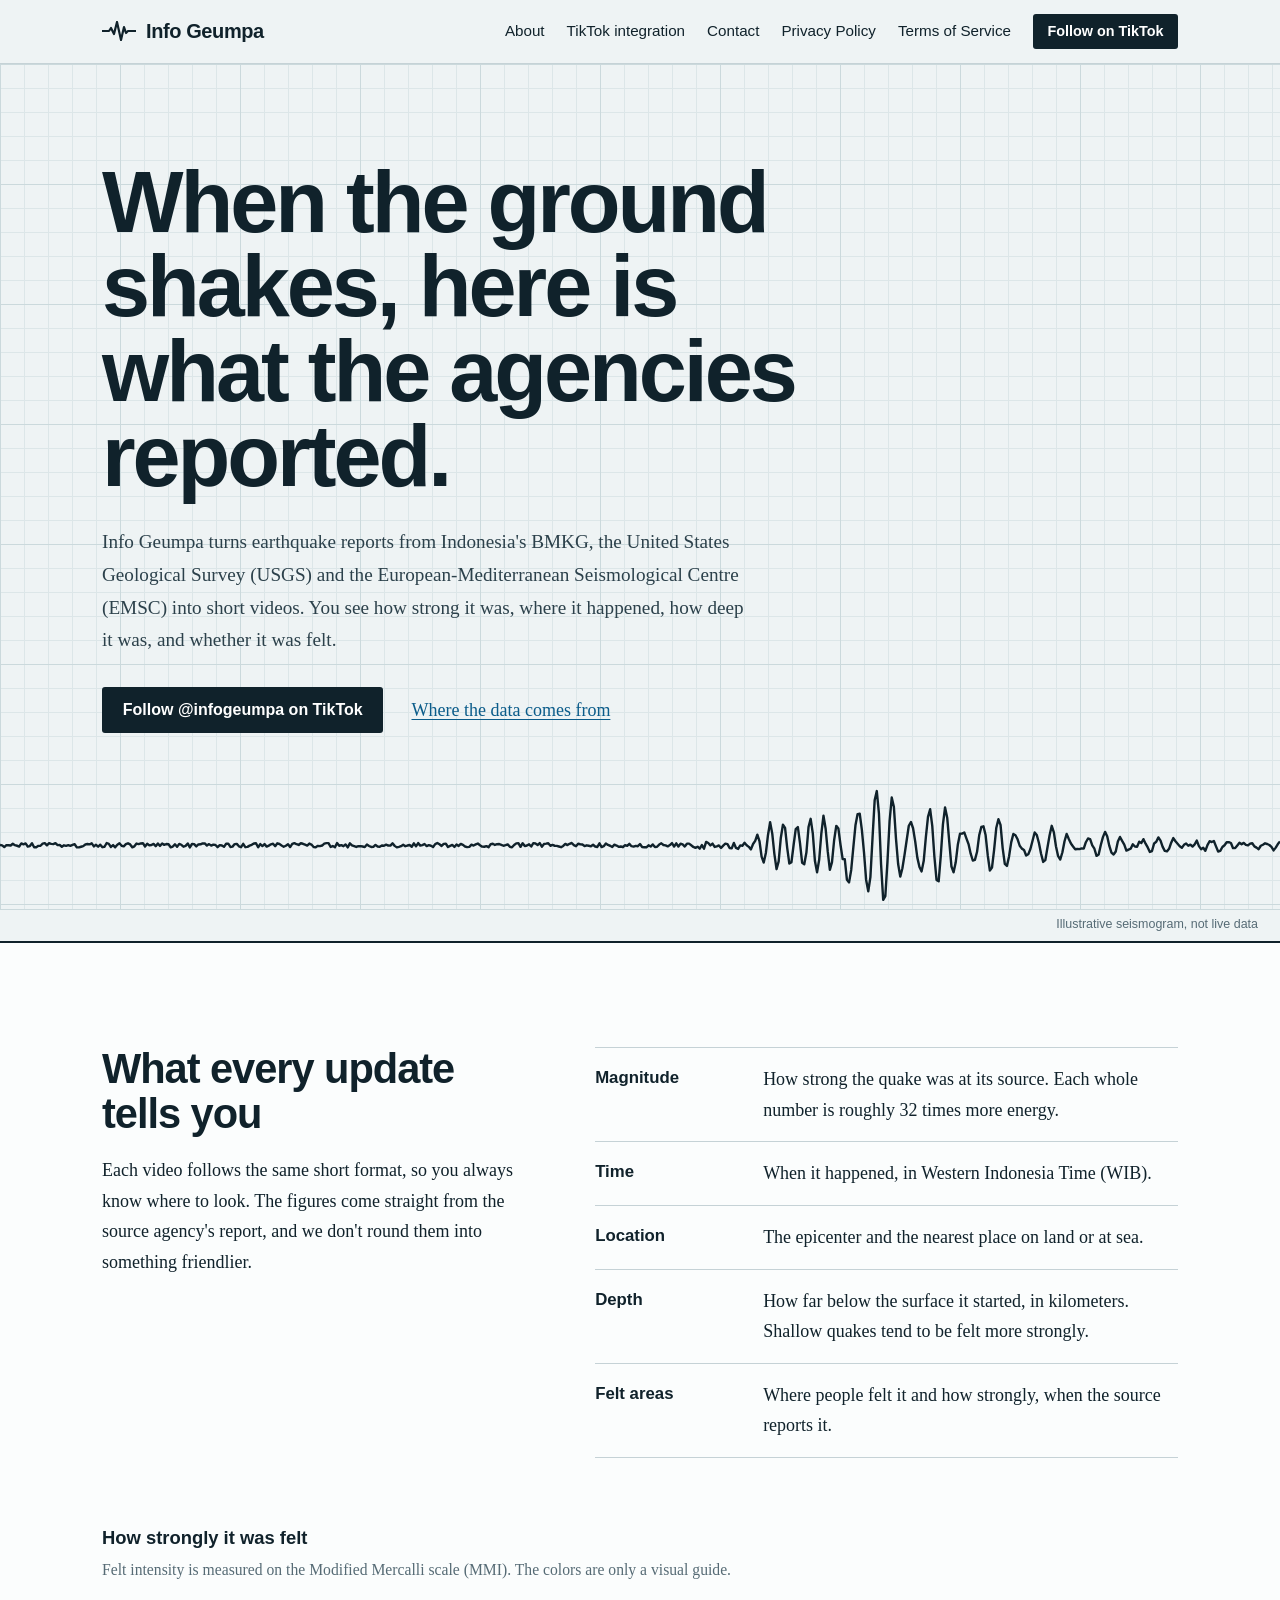
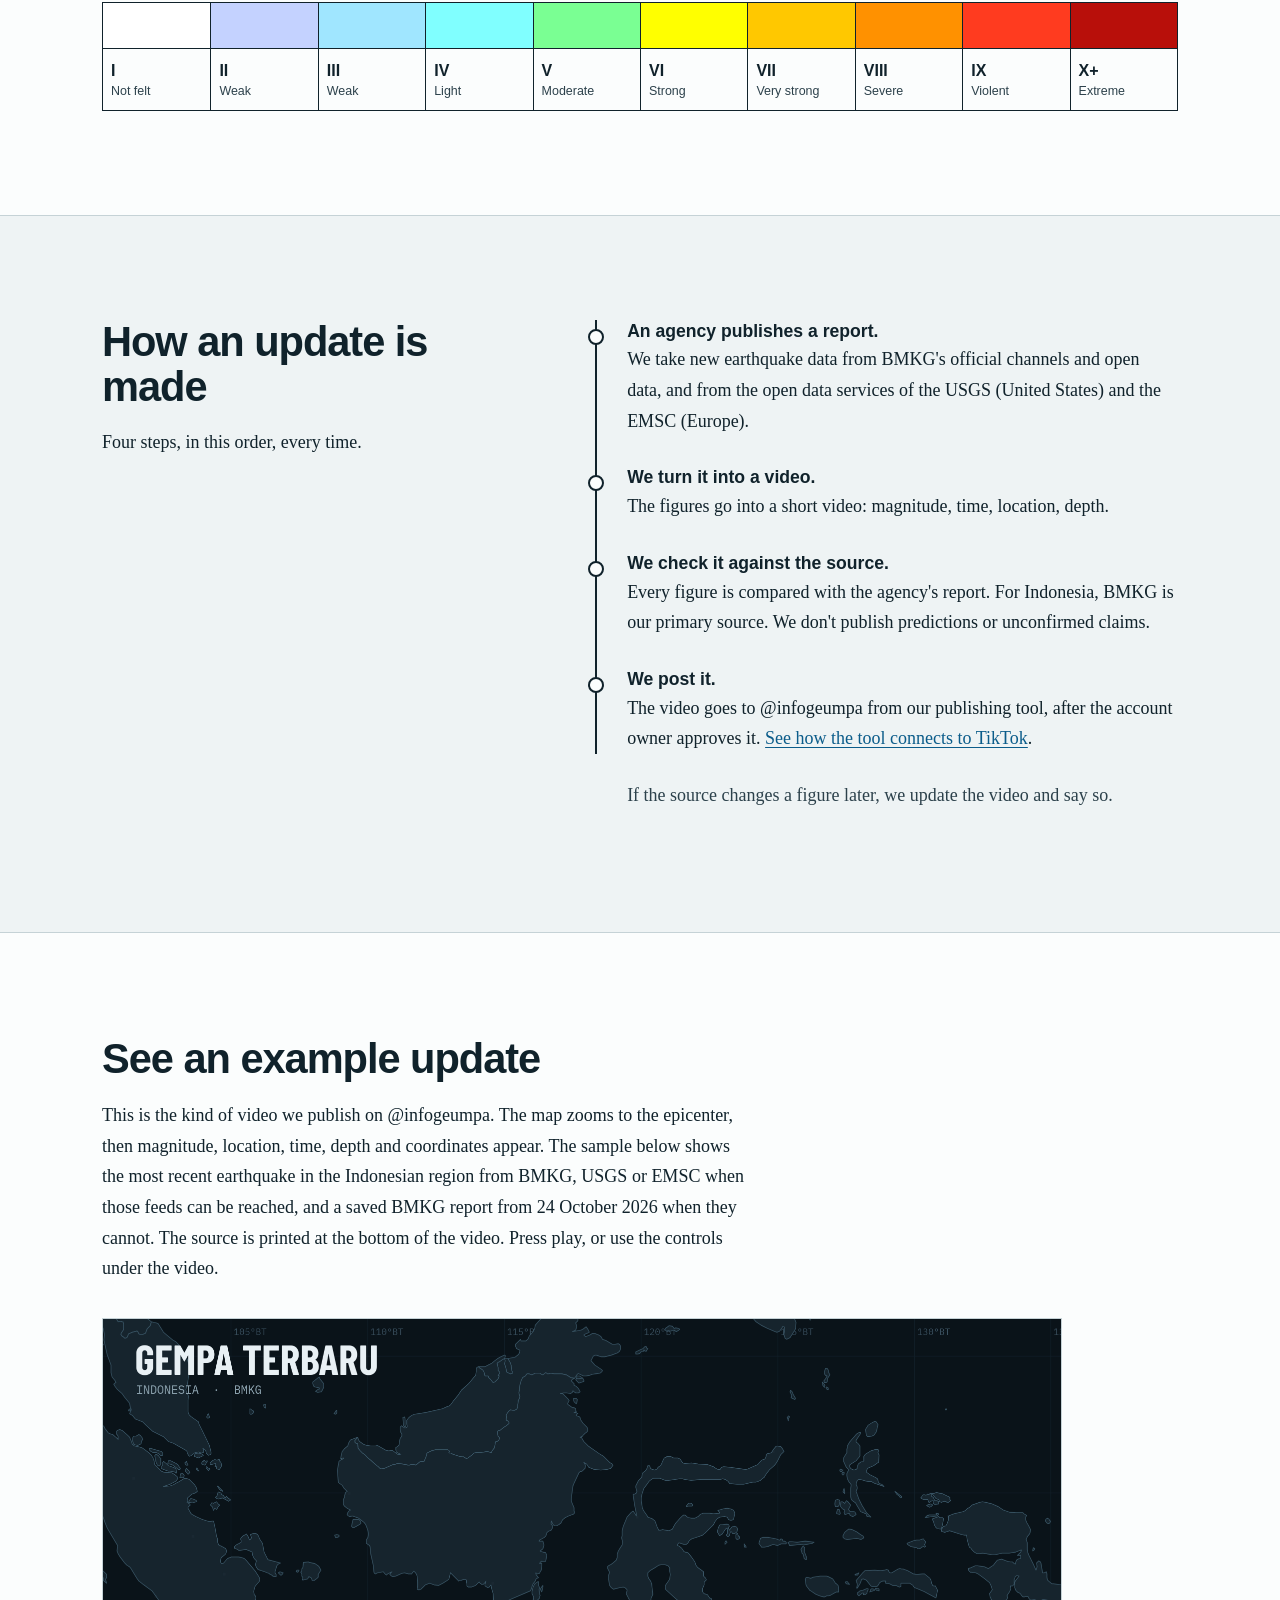
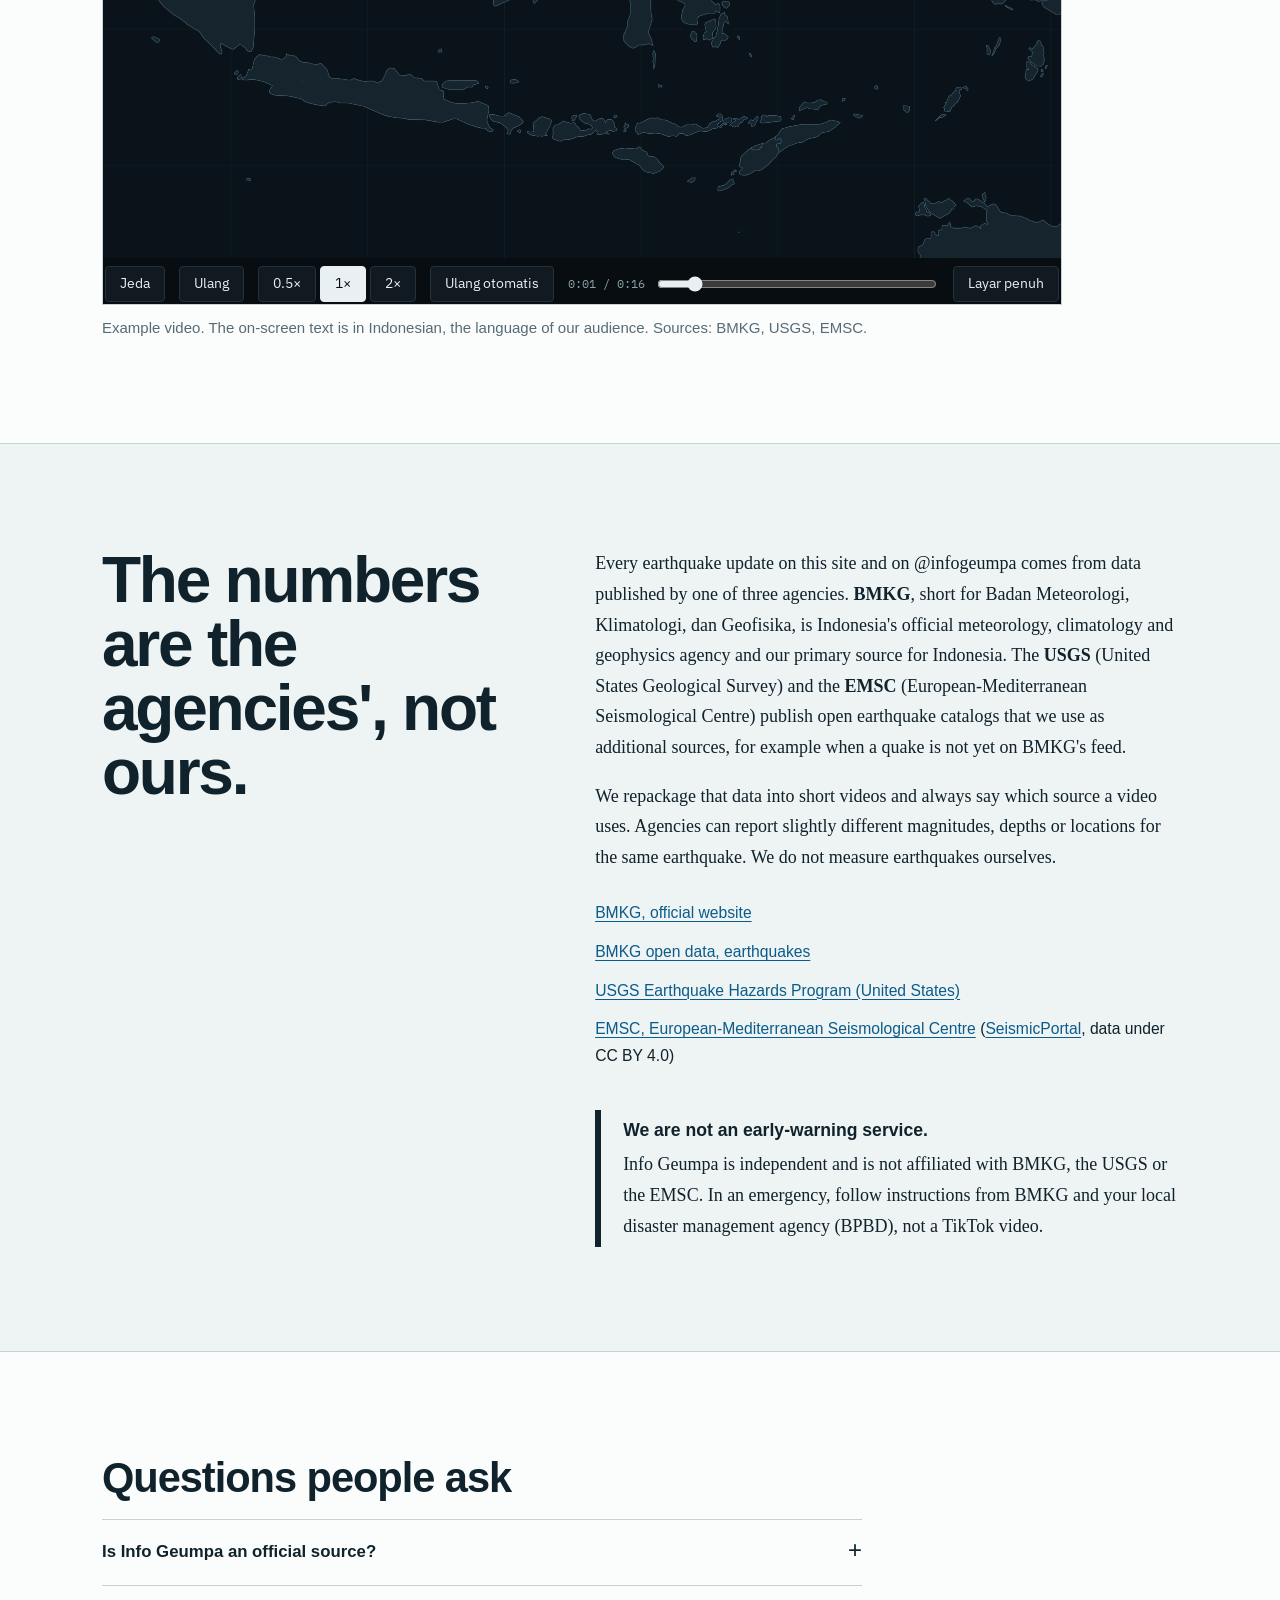
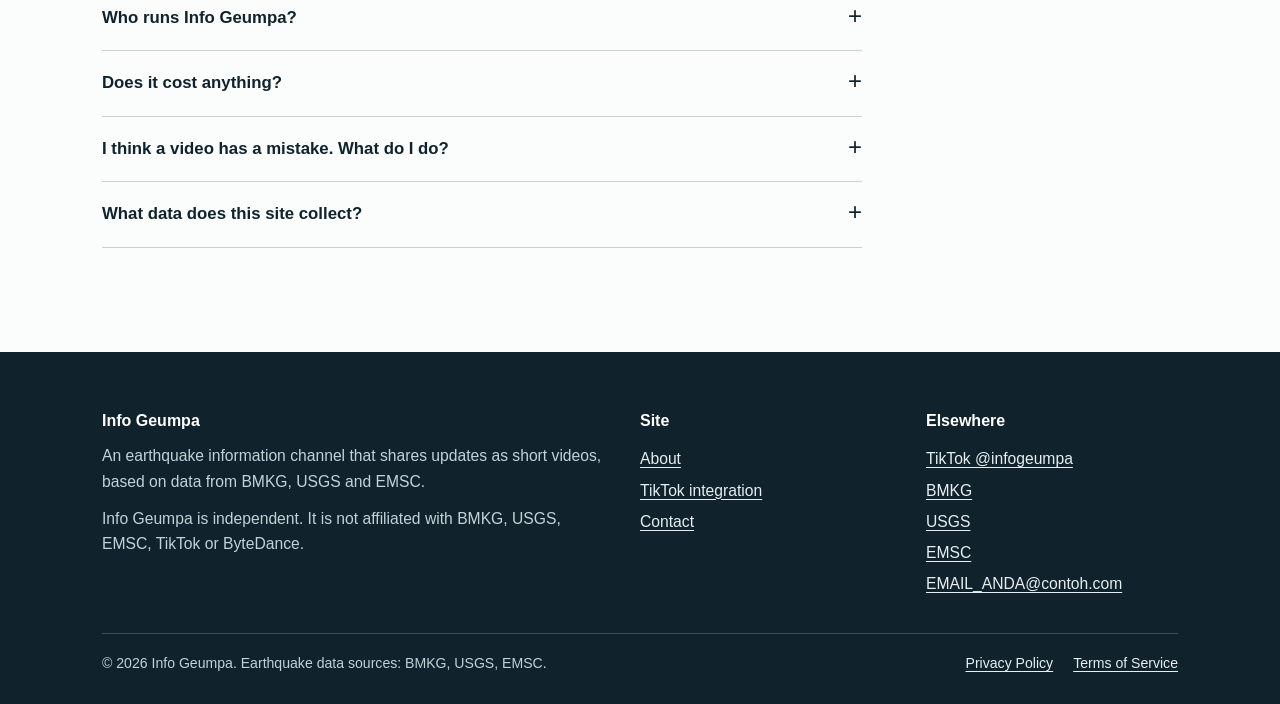
==== commit 1fcf1a2d: "Update index.html" ====
--- a/index.html
+++ b/index.html
@@ -1,112 +1,688 @@
-
-<!DOCTYPE html>
-<html lang="id">
+<!doctype html>
+<html lang="en">
 <head>
-  <meta charset="UTF-8">
-  <meta name="viewport" content="width=device-width, initial-scale=1">
-  <title>TikTok Video Uploader</title>
-
-  <style>
-    body {
-      font-family: Arial, sans-serif;
-      background: #101114;
-      color: white;
-      display: flex;
-      justify-content: center;
-      align-items: center;
-      min-height: 100vh;
-      margin: 0;
-    }
-
-    .card {
-      width: 90%;
-      max-width: 430px;
-      background: #202127;
-      padding: 30px;
-      border-radius: 16px;
-      text-align: center;
-      box-sizing: border-box;
-    }
-
-    h2 { margin-bottom: 15px; }
-
-    p {
-      color: #bbb;
-      line-height: 1.6;
-      overflow-wrap: anywhere;
-    }
-
-    .status {
-      color: #35d07f;
-      font-weight: bold;
-    }
-  </style>
+<meta charset="utf-8">
+<meta name="viewport" content="width=device-width,initial-scale=1">
+<title>Info Geumpa | Earthquake updates from BMKG, USGS and EMSC</title>
+<meta name="description" content="Earthquake information from BMKG, USGS and EMSC, shared as short videos on TikTok @infogeumpa.">
+<meta name="theme-color" content="#10222B">
+<meta property="og:site_name" content="Info Geumpa">
+<meta property="og:title" content="Info Geumpa | Earthquake updates from BMKG, USGS and EMSC">
+<meta property="og:description" content="Earthquake information from BMKG, USGS and EMSC, shared as short videos.">
+<meta property="og:type" content="website">
+<link rel="icon" href="[data-uri]" type="image/svg+xml">
+<link rel="apple-touch-icon" href="[data-uri]">
+<style>
+:root{
+  --paper:#EEF3F4; --grid:#DCE6E8; --grid-strong:#CBD9DC;
+  --ink:#10222B; --ink-soft:#2C414B; --mute:#566B75; --line:#C5D2D6;
+  --link:#0B5C8A; --white:#FBFDFD;
+  --sans:"Helvetica Neue",Helvetica,"Segoe UI",Roboto,Arial,sans-serif;
+  --serif:Charter,"Bitstream Charter","Sitka Text",Cambria,Georgia,serif;
+  --wrap:1120px;
+}
+*{box-sizing:border-box}
+html{-webkit-text-size-adjust:100%}
+body{margin:0;background:var(--white);color:var(--ink);font:18px/1.7 var(--serif)}
+a{color:var(--link);text-underline-offset:3px;text-decoration-thickness:1px}
+a:hover{text-decoration-thickness:2px}
+:focus-visible{outline:3px solid var(--link);outline-offset:3px}
+.wrap{max-width:var(--wrap);margin:0 auto;padding:0 22px}
+.skip{position:absolute;left:-999px;top:8px;background:var(--ink);color:#fff;padding:8px 12px;z-index:10}
+.skip:focus{left:8px}
+h1,h2,h3,dt,summary,.btn,.brand,.site-nav,.mmi,.foot h4{font-family:var(--sans)}
+
+/* header */
+.site-head{background:var(--paper);border-bottom:1px solid var(--line)}
+.site-head .wrap{display:flex;align-items:center;justify-content:space-between;gap:12px 28px;flex-wrap:wrap;padding-top:14px;padding-bottom:14px}
+.brand{display:flex;align-items:center;gap:10px;color:var(--ink);text-decoration:none;font-weight:800;font-size:1.25rem;letter-spacing:-.02em}
+.brand svg{width:34px;height:20px;flex:none}
+.site-nav{display:flex;align-items:center;gap:6px 22px;flex-wrap:wrap;font-size:.95rem}
+.site-nav a{color:var(--ink);text-decoration:none;padding:4px 0}
+.site-nav a:hover{text-decoration:underline}
+.site-nav a[aria-current="page"]{font-weight:700;text-decoration:underline;text-decoration-thickness:2px}
+.btn{display:inline-block;background:var(--ink);color:#fff;text-decoration:none;font-weight:700;font-size:1rem;line-height:1.2;padding:.85em 1.3em;border-radius:3px}
+.btn:hover{background:#1E3B49;color:#fff}
+.btn.small{font-size:.9rem;padding:.6em 1em}
+.site-nav a.btn{color:#fff;padding:.6em 1em}
+
+/* hero: seismograph paper */
+.hero{background-color:var(--paper);
+  background-image:
+    linear-gradient(var(--grid-strong) 1px,transparent 1px),
+    linear-gradient(90deg,var(--grid-strong) 1px,transparent 1px),
+    linear-gradient(var(--grid) 1px,transparent 1px),
+    linear-gradient(90deg,var(--grid) 1px,transparent 1px);
+  background-size:120px 120px,120px 120px,24px 24px,24px 24px;
+  border-bottom:2px solid var(--ink)}
+.hero .wrap{padding-top:clamp(48px,8vw,96px);padding-bottom:clamp(28px,4vw,44px)}
+.hero h1{margin:0;max-width:16ch;font-weight:800;font-size:clamp(2.5rem,7.2vw,5.4rem);line-height:.98;letter-spacing:-.035em}
+.hero p.lead{max-width:34em;margin:28px 0 30px;font-size:1.2rem;color:var(--ink-soft)}
+.actions{display:flex;gap:14px 28px;align-items:center;flex-wrap:wrap}
+.trace-box{position:relative}
+.trace{display:block;width:100%;height:clamp(70px,11vw,132px)}
+.trace path{fill:none;stroke:var(--ink);stroke-width:2.4;stroke-linejoin:round;vector-effect:non-scaling-stroke}
+.trace-box .anim{animation:reveal 1.9s cubic-bezier(.25,.1,.2,1) .25s both}
+@keyframes reveal{from{clip-path:inset(0 100% 0 0)}to{clip-path:inset(0 0 0 0)}}
+.trace-note{margin:0;padding:7px 22px 9px;text-align:right;font:.78rem/1.2 var(--sans);color:var(--mute);border-top:1px solid var(--grid-strong);background:var(--paper)}
+@media (prefers-reduced-motion:reduce){.trace-box .anim{animation:none}}
+
+/* bands */
+.band{padding:clamp(56px,9vw,104px) 0}
+.band.tint{background:var(--paper);border-top:1px solid var(--line);border-bottom:1px solid var(--line)}
+.split{display:grid;grid-template-columns:minmax(0,5fr) minmax(0,7fr);gap:clamp(28px,6vw,84px);align-items:start}
+h2{margin:0 0 18px;font-weight:800;font-size:clamp(1.8rem,3.6vw,2.6rem);line-height:1.08;letter-spacing:-.025em}
+.prose p{margin:0 0 1em;max-width:36em}
+.prose p:last-child{margin-bottom:0}
+
+dl.facts{margin:0}
+dl.facts div{display:grid;grid-template-columns:9rem 1fr;gap:4px 24px;padding:16px 0;border-top:1px solid var(--line)}
+dl.facts div:last-child{border-bottom:1px solid var(--line)}
+dt{font-weight:800;font-size:1.05rem}
+dd{margin:0;max-width:34em}
+
+.scale{margin-top:clamp(40px,6vw,64px)}
+.scale h3{margin:0 0 4px;font-size:1.15rem;font-weight:800}
+.scale p{margin:0 0 18px;color:var(--mute);max-width:44em;font-size:.98rem}
+ol.mmi{list-style:none;margin:0;padding:0;display:grid;grid-template-columns:repeat(10,1fr);gap:0;border:1px solid var(--ink)}
+.mmi li{display:block;border-left:1px solid var(--ink)}
+.mmi li:first-child{border-left:0}
+.mmi .chip{display:block;height:46px;border-bottom:1px solid var(--ink)}
+.mmi .num{display:block;padding:8px 8px 0;font-weight:800;font-size:1rem}
+.mmi .word{display:block;padding:0 8px 10px;font-size:.78rem;line-height:1.25;color:var(--ink-soft)}
+
+ol.steps{list-style:none;margin:0;padding:0 0 0 30px;border-left:2px solid var(--ink)}
+ol.steps li{position:relative;padding:0 0 30px;max-width:36em}
+ol.steps li:last-child{padding-bottom:0}
+ol.steps li::before{content:"";position:absolute;left:-39px;top:.5em;width:12px;height:12px;border-radius:50%;background:var(--white);border:2px solid var(--ink)}
+ol.steps strong{display:block;font:800 1.1rem/1.3 var(--sans);margin-bottom:2px}
+.after{margin-top:26px;padding-left:32px;color:var(--ink-soft);max-width:36em}
+
+.statement{margin:0 0 26px;max-width:15ch;font:800 clamp(2.2rem,5.6vw,4rem)/1 var(--sans);letter-spacing:-.035em}
+.sources{margin:22px 0 0;padding:0;list-style:none;font-family:var(--sans);font-size:.98rem}
+.sources li{padding:6px 0}
+.caution{margin:0;padding:6px 0 6px 22px;border-left:6px solid var(--ink);max-width:34em}
+.caution strong{font-family:var(--sans);font-size:1.1rem;display:block;margin-bottom:4px}
+
+.faq{max-width:760px}
+.faq details{border-top:1px solid var(--line)}
+.faq details:last-child{border-bottom:1px solid var(--line)}
+.faq summary{cursor:pointer;list-style:none;display:flex;justify-content:space-between;gap:16px;padding:18px 0;font-weight:700;font-size:1.05rem}
+.faq summary::-webkit-details-marker{display:none}
+.faq summary::after{content:"+";font-weight:400;font-size:1.5rem;line-height:1}
+.faq details[open] summary::after{content:"\2212"}
+.faq details p{margin:0 0 20px;max-width:36em}
+
+/* footer */
+.foot{background:var(--ink);color:#C3D2D8;font:.98rem/1.6 var(--sans);padding:56px 0 30px}
+.foot a{color:#E6EEF1}
+.foot .cols{display:grid;grid-template-columns:2fr 1fr 1fr;gap:34px}
+.foot h4{margin:0 0 10px;color:#fff;font-size:1rem}
+.foot ul{list-style:none;margin:0;padding:0}
+.foot li{padding:3px 0}
+.foot .base{margin-top:34px;padding-top:18px;border-top:1px solid #34505C;display:flex;justify-content:space-between;gap:12px 24px;flex-wrap:wrap;font-size:.88rem}
+.foot .base nav{display:flex;gap:20px}
+.foot p{margin:0 0 .8em;max-width:34em}
+
+@media (max-width:820px){
+  .split{grid-template-columns:1fr}
+  .foot .cols{grid-template-columns:1fr}
+  ol.mmi{grid-template-columns:repeat(5,1fr)}
+  .mmi li:nth-child(5n+1){border-left:0}
+  .mmi li:nth-child(n+6){border-top:1px solid var(--ink)}
+  dl.facts div{grid-template-columns:1fr}
+  body{font-size:17px}
+}
+
+/* example video */
+.demo{margin:34px 0 0;max-width:960px}
+.demo iframe{display:block;width:100%;height:520px;border:1px solid var(--line);background:#070D11}
+.demo figcaption{margin-top:12px;font:400 15px/1.5 var(--sans);color:var(--mute)}
+</style>
 </head>
-
 <body>
-
-  <div class="card">
-
-    <h2>TikTok Video Uploader</h2>
-
-    <p class="status" id="status">
-      Memeriksa autentikasi...
-    </p>
-
-    <p id="detail">
-      Mohon tunggu sebentar.
-    </p>
-
+<a class="skip" href="#main">Skip to content</a>
+
+<header class="site-head"><div class="wrap">
+  <a class="brand" href="index.html" aria-label="Info Geumpa, home">
+    <svg viewBox="0 0 34 20" aria-hidden="true"><path d="M0 10 L7 10 L9 7 L12 13 L15 1 L19 19 L22 6 L24 12 L26 10 L34 10" fill="none" stroke="currentColor" stroke-width="2.2" stroke-linejoin="round"/></svg>
+    Info Geumpa
+  </a>
+  <nav class="site-nav" aria-label="Main">
+    <a href="about.html">About</a>
+    <a href="tiktok.html">TikTok integration</a>
+    <a href="contact.html">Contact</a>
+    <a href="privacy.html">Privacy Policy</a>
+    <a href="terms.html">Terms of Service</a>
+    <a class="btn small" href="https://www.tiktok.com/@infogeumpa" target="_blank" rel="noopener">Follow on TikTok</a>
+  </nav>
+</div></header>
+
+<main id="main">
+<section class="hero">
+  <div class="wrap">
+    <h1>When the ground shakes, here is what the agencies reported.</h1>
+    <p class="lead">Info Geumpa turns earthquake reports from Indonesia's BMKG, the United States Geological Survey (USGS) and the European-Mediterranean Seismological Centre (EMSC) into short videos. You see how strong it was, where it happened, how deep it was, and whether it was felt.</p>
+    <div class="actions">
+      <a class="btn" href="https://www.tiktok.com/@infogeumpa" target="_blank" rel="noopener">Follow @infogeumpa on TikTok</a>
+      <a href="#source">Where the data comes from</a>
+    </div>
   </div>
-
-  <script>
-
-    // GANTI DENGAN URL WEB APP GOOGLE APPS SCRIPT
-    const GAS_URL =
-      "ISI_URL_WEB_APP_GOOGLE_SCRIPT";
-
-    const params = new URLSearchParams(
-      window.location.search
-    );
-
-    const code = params.get("code");
-    const state = params.get("state");
-    const error = params.get("error");
-
-    const status = document.getElementById("status");
-    const detail = document.getElementById("detail");
-
-    if (error) {
-
-      status.textContent = "LOGIN GAGAL";
-
-      detail.textContent =
-        "TikTok mengembalikan error: " + error;
-
-    } else if (code && state) {
-
-      status.textContent = "LOGIN BERHASIL";
-
-      detail.textContent =
-        "Meneruskan proses OAuth ke Google Apps Script...";
-
-      const target =
-        GAS_URL +
-        "?code=" + encodeURIComponent(code) +
-        "&state=" + encodeURIComponent(state);
-
-      window.location.replace(target);
-
-    } else {
-
-      status.textContent = "TIKTOK UPLOADER SIAP";
-
-      detail.textContent =
-        "Halaman callback aktif. Silakan mulai login dari Google Apps Script.";
-
-    }
-
-  </script>
+  <div class="trace-box">
+    <div class="anim">
+      <svg class="trace" viewBox="0 0 1200 120" preserveAspectRatio="none" aria-hidden="true" focusable="false"><path d="M0,61.8 L2,62.2 L4,63.7 L6,61.9 L8,62.0 L10,62.3 L12,60.7 L14,62.0 L16,62.5 L18,63.2 L20,60.4 L22,61.2 L24,60.4 L26,63.2 L28,62.8 L30,60.2 L32,63.9 L34,63.9 L36,62.6 L38,62.5 L40,60.6 L42,60.1 L44,62.1 L46,60.2 L48,60.8 L50,61.0 L52,60.1 L54,61.9 L56,61.8 L58,63.4 L60,62.1 L62,62.6 L64,62.0 L66,62.6 L68,61.8 L70,61.1 L72,64.0 L74,64.0 L76,63.4 L78,62.8 L80,61.3 L82,60.9 L84,61.2 L86,60.3 L88,63.1 L90,61.6 L92,63.4 L94,61.5 L96,63.8 L98,63.4 L100,60.0 L102,60.8 L104,63.6 L106,61.9 L108,63.9 L110,61.6 L112,60.3 L114,62.5 L116,63.1 L118,61.1 L120,60.3 L122,61.3 L124,63.9 L126,63.0 L128,60.5 L130,61.0 L132,60.4 L134,60.2 L136,63.2 L138,60.7 L140,62.2 L142,61.8 L144,60.8 L146,62.9 L148,60.5 L150,62.6 L152,60.5 L154,61.7 L156,60.9 L158,61.1 L160,63.9 L162,63.2 L164,61.2 L166,63.5 L168,60.8 L170,61.6 L172,63.4 L174,62.6 L176,60.4 L178,64.0 L180,60.9 L182,61.0 L184,63.1 L186,61.3 L188,61.2 L190,60.3 L192,60.4 L194,62.3 L196,61.0 L198,62.4 L200,61.5 L202,61.8 L204,63.8 L206,61.9 L208,62.3 L210,63.5 L212,60.7 L214,60.6 L216,63.6 L218,63.3 L220,61.0 L222,60.8 L224,63.0 L226,63.8 L228,60.8 L230,63.8 L232,63.5 L234,62.4 L236,61.7 L238,60.4 L240,60.2 L242,63.9 L244,61.0 L246,62.8 L248,61.0 L250,63.3 L252,62.4 L254,61.2 L256,60.7 L258,62.9 L260,60.3 L262,60.9 L264,62.2 L266,63.4 L268,62.5 L270,61.1 L272,63.7 L274,60.8 L276,60.1 L278,61.1 L280,61.8 L282,60.2 L284,60.7 L286,61.5 L288,62.3 L290,60.5 L292,61.4 L294,63.6 L296,63.9 L298,62.6 L300,62.8 L302,62.3 L304,60.6 L306,60.1 L308,60.1 L310,63.6 L312,62.8 L314,63.9 L316,60.1 L318,62.5 L320,61.9 L322,62.9 L324,61.3 L326,64.0 L328,60.3 L330,62.2 L332,62.9 L334,63.6 L336,62.9 L338,62.8 L340,63.2 L342,63.7 L344,61.4 L346,62.7 L348,63.6 L350,63.5 L352,61.7 L354,63.2 L356,63.5 L358,62.3 L360,62.5 L362,61.5 L364,62.3 L366,62.4 L368,60.3 L370,62.6 L372,64.0 L374,63.5 L376,62.9 L378,61.6 L380,62.9 L382,62.3 L384,61.8 L386,63.4 L388,60.3 L390,63.0 L392,60.1 L394,62.4 L396,61.9 L398,60.9 L400,62.8 L402,62.0 L404,62.5 L406,63.7 L408,61.0 L410,60.0 L412,61.2 L414,62.7 L416,60.8 L418,60.7 L420,63.6 L422,62.6 L424,61.8 L426,63.6 L428,61.3 L430,62.7 L432,60.8 L434,61.7 L436,63.2 L438,63.7 L440,63.5 L442,61.5 L444,62.3 L446,61.3 L448,60.5 L450,62.0 L452,63.3 L454,63.4 L456,62.8 L458,63.8 L460,61.1 L462,60.7 L464,61.8 L466,61.1 L468,60.9 L470,61.7 L472,62.5 L474,62.0 L476,61.3 L478,63.4 L480,63.9 L482,61.8 L484,60.3 L486,60.1 L488,63.5 L490,60.2 L492,62.8 L494,62.3 L496,61.2 L498,63.2 L500,60.1 L502,60.5 L504,61.8 L506,60.1 L508,63.3 L510,60.9 L512,60.6 L514,60.2 L516,62.5 L518,61.8 L520,62.5 L522,62.6 L524,63.2 L526,63.8 L528,62.7 L530,60.8 L532,61.9 L534,60.7 L536,60.0 L538,61.9 L540,62.9 L542,60.7 L544,61.1 L546,61.4 L548,62.8 L550,62.1 L552,62.5 L554,63.0 L556,61.6 L558,63.2 L560,63.6 L562,60.3 L564,63.7 L566,62.9 L568,60.5 L570,61.8 L572,62.5 L574,63.6 L576,61.5 L578,62.3 L580,63.5 L582,63.2 L584,63.8 L586,61.9 L588,62.6 L590,60.8 L592,62.9 L594,63.3 L596,62.6 L598,62.9 L600,60.9 L602,63.6 L604,63.9 L606,63.9 L608,62.1 L610,63.2 L612,61.3 L614,63.6 L616,63.4 L618,61.4 L620,60.3 L622,61.8 L624,62.2 L626,63.1 L628,61.9 L630,60.1 L632,63.2 L634,60.3 L636,63.2 L638,60.7 L640,61.3 L642,63.2 L644,60.6 L646,60.6 L648,62.1 L650,63.6 L652,64.4 L654,63.4 L656,65.2 L658,61.9 L660,65.2 L662,59.0 L664,60.0 L666,62.2 L668,60.5 L670,63.6 L672,63.0 L674,62.2 L676,64.5 L678,62.4 L680,60.6 L682,61.1 L684,64.5 L686,64.9 L688,59.9 L690,64.5 L692,65.4 L694,62.2 L696,62.5 L698,59.8 L700,62.1 L702,63.5 L704,65.8 L706,60.9 L708,58.0 L710,52.5 L712,58.2 L714,72.4 L716,77.8 L718,69.1 L720,52.7 L722,41.0 L724,51.5 L726,70.1 L728,83.8 L730,76.7 L732,55.4 L734,43.4 L736,46.3 L738,64.4 L740,78.7 L742,77.4 L744,61.8 L746,47.4 L748,45.5 L750,60.1 L752,77.9 L754,79.3 L756,68.7 L758,45.5 L760,38.0 L762,51.2 L764,76.4 L766,86.7 L768,75.0 L770,51.4 L772,35.1 L774,46.8 L776,67.7 L778,84.4 L780,77.4 L782,57.5 L784,44.4 L786,46.9 L788,61.8 L790,74.6 L792,74.8 L794,93.5 L796,95.8 L798,84.5 L800,63.9 L802,43.9 L804,33.7 L806,33.4 L808,48.0 L810,68.5 L812,93.6 L814,103.9 L816,91.0 L818,55.4 L820,21.2 L822,12.8 L824,33.1 L826,79.3 L828,111.7 L830,108.3 L832,76.9 L834,40.0 L836,18.7 L838,27.0 L840,56.2 L842,79.1 L844,90.6 L846,83.0 L848,70.8 L850,57.5 L852,44.3 L854,40.9 L856,46.6 L858,58.5 L860,73.3 L862,81.8 L864,85.8 L866,76.2 L868,54.7 L870,36.2 L872,29.3 L874,44.5 L876,72.5 L878,93.6 L880,94.8 L882,71.5 L884,43.1 L886,27.7 L888,37.0 L890,59.7 L892,81.4 L894,86.6 L896,77.6 L898,61.3 L900,51.6 L902,51.5 L904,50.4 L906,55.8 L908,61.0 L910,69.7 L912,75.9 L914,75.3 L916,68.0 L918,53.0 L920,45.4 L922,44.8 L924,52.8 L926,71.1 L928,85.0 L930,82.4 L932,66.0 L934,46.4 L936,38.4 L938,43.5 L940,64.6 L942,78.9 L944,80.8 L946,72.2 L948,59.4 L950,51.8 L952,53.0 L954,56.6 L956,62.5 L958,65.1 L960,66.3 L962,71.4 L964,70.3 L966,65.4 L968,57.9 L970,50.4 L972,52.7 L974,60.0 L976,69.8 L978,77.2 L980,75.6 L982,64.1 L984,53.0 L986,44.4 L988,50.4 L990,63.2 L992,72.0 L994,75.0 L996,68.4 L998,58.4 L1000,51.7 L1002,56.4 L1004,60.5 L1006,63.2 L1008,65.7 L1010,65.4 L1012,65.6 L1014,64.9 L1016,65.1 L1018,59.3 L1020,55.9 L1022,56.4 L1024,62.2 L1026,65.2 L1028,71.7 L1030,70.5 L1032,61.8 L1034,54.7 L1036,49.9 L1038,53.9 L1040,62.7 L1042,68.8 L1044,70.5 L1046,67.7 L1048,58.7 L1050,54.5 L1052,58.1 L1054,61.4 L1056,66.9 L1058,66.0 L1060,65.2 L1062,61.2 L1064,63.2 L1066,63.5 L1068,58.8 L1070,60.0 L1072,56.5 L1074,60.6 L1076,64.0 L1078,68.1 L1080,67.3 L1082,60.4 L1084,58.9 L1086,54.9 L1088,57.8 L1090,63.5 L1092,67.2 L1094,67.6 L1096,65.3 L1098,59.7 L1100,55.5 L1102,58.4 L1104,60.7 L1106,62.9 L1108,64.3 L1110,61.7 L1112,60.4 L1114,62.5 L1116,61.5 L1118,63.2 L1120,61.3 L1122,57.8 L1124,62.8 L1126,65.6 L1128,64.3 L1130,67.1 L1132,61.9 L1134,58.4 L1136,59.1 L1138,58.2 L1140,63.1 L1142,67.8 L1144,67.2 L1146,63.6 L1148,62.0 L1150,59.3 L1152,59.2 L1154,60.0 L1156,64.7 L1158,64.6 L1160,62.2 L1162,59.8 L1164,61.1 L1166,59.9 L1168,61.7 L1170,62.2 L1172,60.6 L1174,60.2 L1176,63.1 L1178,64.2 L1180,65.6 L1182,62.5 L1184,61.6 L1186,60.3 L1188,60.9 L1190,61.8 L1192,63.5 L1194,66.7 L1196,64.2 L1198,61.0 L1200,58.6"/></svg>
+    </div>
+    <p class="trace-note">Illustrative seismogram, not live data</p>
+  </div>
+</section>
+
+<section class="band" id="updates">
+  <div class="wrap">
+    <div class="split">
+      <div class="prose">
+        <h2>What every update tells you</h2>
+        <p>Each video follows the same short format, so you always know where to look. The figures come straight from the source agency's report, and we don't round them into something friendlier.</p>
+      </div>
+      <dl class="facts">
+        <div><dt>Magnitude</dt><dd>How strong the quake was at its source. Each whole number is roughly 32 times more energy.</dd></div>
+        <div><dt>Time</dt><dd>When it happened, in Western Indonesia Time (WIB).</dd></div>
+        <div><dt>Location</dt><dd>The epicenter and the nearest place on land or at sea.</dd></div>
+        <div><dt>Depth</dt><dd>How far below the surface it started, in kilometers. Shallow quakes tend to be felt more strongly.</dd></div>
+        <div><dt>Felt areas</dt><dd>Where people felt it and how strongly, when the source reports it.</dd></div>
+      </dl>
+    </div>
+    <div class="scale">
+      <h3>How strongly it was felt</h3>
+      <p>Felt intensity is measured on the Modified Mercalli scale (MMI). The colors are only a visual guide.</p>
+      <ol class="mmi"><li><span class="chip" style="background:#FFFFFF"></span><span class="num">I</span><span class="word">Not felt</span></li><li><span class="chip" style="background:#C4D2FF"></span><span class="num">II</span><span class="word">Weak</span></li><li><span class="chip" style="background:#A0E6FF"></span><span class="num">III</span><span class="word">Weak</span></li><li><span class="chip" style="background:#80FFFF"></span><span class="num">IV</span><span class="word">Light</span></li><li><span class="chip" style="background:#7AFF93"></span><span class="num">V</span><span class="word">Moderate</span></li><li><span class="chip" style="background:#FFFF00"></span><span class="num">VI</span><span class="word">Strong</span></li><li><span class="chip" style="background:#FFC800"></span><span class="num">VII</span><span class="word">Very strong</span></li><li><span class="chip" style="background:#FF9100"></span><span class="num">VIII</span><span class="word">Severe</span></li><li><span class="chip" style="background:#FF3B1F"></span><span class="num">IX</span><span class="word">Violent</span></li><li><span class="chip" style="background:#B80F0A"></span><span class="num">X+</span><span class="word">Extreme</span></li></ol>
+    </div>
+  </div>
+</section>
+
+<section class="band tint" id="process">
+  <div class="wrap"><div class="split">
+    <div class="prose">
+      <h2>How an update is made</h2>
+      <p>Four steps, in this order, every time.</p>
+    </div>
+    <div>
+      <ol class="steps">
+        <li><strong>An agency publishes a report.</strong>We take new earthquake data from BMKG's official channels and open data, and from the open data services of the USGS (United States) and the EMSC (Europe).</li>
+        <li><strong>We turn it into a video.</strong>The figures go into a short video: magnitude, time, location, depth.</li>
+        <li><strong>We check it against the source.</strong>Every figure is compared with the agency's report. For Indonesia, BMKG is our primary source. We don't publish predictions or unconfirmed claims.</li>
+        <li><strong>We post it.</strong>The video goes to @infogeumpa from our publishing tool, after the account owner approves it. <a href="tiktok.html">See how the tool connects to TikTok</a>.</li>
+      </ol>
+      <p class="after">If the source changes a figure later, we update the video and say so.</p>
+    </div>
+  </div></div>
+</section>
+
+<section class="band" id="example">
+  <div class="wrap">
+    <div class="prose">
+      <h2>See an example update</h2>
+      <p>This is the kind of video we publish on @infogeumpa. The map zooms to the epicenter, then magnitude, location, time, depth and coordinates appear. The sample below shows the most recent earthquake in the Indonesian region from BMKG, USGS or EMSC when those feeds can be reached, and a saved BMKG report from 24 October 2026 when they cannot. The source is printed at the bottom of the video. Press play, or use the controls under the video.</p>
+    </div>
+    <figure class="demo">
+      <iframe id="demo-frame" title="Example earthquake update video: map zooms to the epicenter, then shows magnitude, location, time, depth and coordinates" allow="fullscreen" allowfullscreen loading="lazy" srcdoc="&lt;!doctype html&gt;&lt;html&gt;&lt;head&gt;&lt;meta charset=utf8&gt;&lt;meta name=viewport content=&quot;width=device-width,initial-scale=1,viewport-fit=cover&quot;&gt;&lt;style&gt;:root{color-scheme:light;box-sizing:border-box;padding-top:env(safe-area-inset-top,0px);padding-bottom:env(safe-area-inset-bottom,0px)}html{scroll-padding-top:env(safe-area-inset-top,0px)}body{margin:0;padding:0;font:14px -apple-system,BlinkMacSystemFont,sans-serif;background:#fff;color:#000}img{max-width:100%}[hidden]:not([hidden=until-found i]){display:none!important}&lt;/style&gt;&lt;/head&gt;&lt;body&gt;
+&lt;title&gt;Gempa Terbaru (contoh)&lt;/title&gt;
+&lt;meta name=&quot;claude:viewport-fit-sides&quot; content=&quot;cover&quot;&gt;
+&lt;link rel=&quot;preconnect&quot; href=&quot;https://fonts.googleapis.com&quot;&gt;
+&lt;link rel=&quot;preconnect&quot; href=&quot;https://fonts.gstatic.com&quot; crossorigin&gt;
+&lt;link rel=&quot;stylesheet&quot; href=&quot;https://fonts.googleapis.com/css2?family=Barlow+Condensed:wght@600;700&amp;family=IBM+Plex+Sans:wght@400;500;600&amp;family=IBM+Plex+Mono:wght@400;500&amp;display=swap&quot;&gt;
+&lt;style&gt;
+/* Layout: satu panggung 16:9. Peta penuh sebagai latar yang melakukan zoom ke pusat gempa, panel info di kiri, bilah kontrol tipis di bawah yang bisa disembunyikan untuk merekam layar. Sengaja satu tema gelap. */
+:root {
+  --bg: #070D11;
+  --panel: #101A20;
+  --fg: #E8F0F4;
+  --muted: #8AA0AC;
+  --line: #22333D;
+  --focus: #7DB6F5;
+  --font-display: &quot;Barlow Condensed&quot;, &quot;Arial Narrow&quot;, &quot;Helvetica Neue&quot;, sans-serif;
+  --font-body: &quot;IBM Plex Sans&quot;, system-ui, -apple-system, &quot;Segoe UI&quot;, sans-serif;
+  --font-mono: &quot;IBM Plex Mono&quot;, ui-monospace, &quot;SF Mono&quot;, Menlo, Consolas, monospace;
+  color-scheme: dark;
+}
+* { box-sizing: border-box; }
+html, body { height: 100%; }
+body {
+  margin: 0; background: var(--bg); color: var(--fg); font: 14px/1.4 var(--font-body);
+  padding-left: max(16px, env(safe-area-inset-left, 0px));
+  padding-right: max(16px, env(safe-area-inset-right, 0px));
+  padding-block: 12px;
+  display: flex; flex-direction: column; justify-content: center; gap: 12px;
+}
+.shell { display: flex; flex-direction: column; gap: 12px; align-items: center; min-width: 0; width: 100%; background: var(--bg); }
+.shell:fullscreen { justify-content: center; padding: 0; }
+.stage { width: min(100%, calc((100vh - 120px) * 16 / 9)); aspect-ratio: 16 / 9; background: #000; position: relative; cursor: pointer; }
+.shell:fullscreen .stage { width: min(100vw, calc(100vh * 16 / 9)); }
+canvas { display: block; width: 100%; height: 100%; max-width: 100%; }
+button { font: inherit; color: inherit; }
+:focus-visible { outline: 2px solid var(--focus); outline-offset: 2px; }
+
+.bar { width: 100%; max-width: 1200px; display: flex; flex-wrap: wrap; align-items: center; gap: 8px 14px; }
+.btn { border: 1px solid var(--line); background: var(--panel); border-radius: 4px; padding: 7px 14px; min-height: 36px; cursor: pointer; }
+.btn:hover { border-color: var(--muted); }
+.btn[aria-pressed=&quot;true&quot;] { background: var(--fg); color: var(--bg); border-color: var(--fg); }
+.seg { display: flex; gap: 4px; }
+.scrub { flex: 1 1 220px; min-width: 0; display: flex; align-items: center; gap: 10px; font: 400 12px/1 var(--font-mono); color: var(--muted); }
+.scrub input { flex: 1; min-width: 0; accent-color: var(--fg); }
+.hint { width: 100%; max-width: 1200px; font-size: 12px; color: var(--muted); }
+body.rec .bar, body.rec .hint { display: none; }
+body.rec .stage { width: min(100%, calc((100vh - 24px) * 16 / 9)); }
+@media (max-width: 640px) { .stage { width: 100%; } }
+&lt;/style&gt;
+
+&lt;div class=&quot;shell&quot; id=&quot;shell&quot;&gt;
+  &lt;div class=&quot;stage&quot; id=&quot;stage&quot;&gt;&lt;canvas id=&quot;cv&quot; width=&quot;1920&quot; height=&quot;1080&quot; role=&quot;img&quot; aria-label=&quot;Animasi gempa terbaru: peta memperbesar ke pusat gempa, lalu menampilkan magnitudo, lokasi, waktu, kedalaman, dan koordinat.&quot;&gt;&lt;/canvas&gt;&lt;/div&gt;
+  &lt;div class=&quot;bar&quot; id=&quot;bar&quot;&gt;
+    &lt;button class=&quot;btn&quot; id=&quot;play&quot; type=&quot;button&quot;&gt;Jeda&lt;/button&gt;
+    &lt;button class=&quot;btn&quot; id=&quot;restart&quot; type=&quot;button&quot;&gt;Ulang&lt;/button&gt;
+    &lt;div class=&quot;seg&quot; id=&quot;speed&quot;&gt;&lt;/div&gt;
+    &lt;button class=&quot;btn&quot; id=&quot;loop&quot; type=&quot;button&quot; aria-pressed=&quot;false&quot;&gt;Ulang otomatis&lt;/button&gt;
+    &lt;div class=&quot;scrub&quot;&gt;&lt;span id=&quot;clock&quot;&gt;0:00&lt;/span&gt;&lt;input id=&quot;seek&quot; type=&quot;range&quot; min=&quot;0&quot; max=&quot;1000&quot; value=&quot;0&quot; aria-label=&quot;Posisi animasi&quot;&gt;&lt;/div&gt;
+    &lt;button class=&quot;btn&quot; id=&quot;recbtn&quot; type=&quot;button&quot;&gt;Mode rekam&lt;/button&gt;
+    &lt;button class=&quot;btn&quot; id=&quot;full&quot; type=&quot;button&quot;&gt;Layar penuh&lt;/button&gt;
+  &lt;/div&gt;
+  &lt;div class=&quot;hint&quot;&gt;Spasi: putar/jeda · R: ulang · H: mode rekam · F: layar penuh. Untuk membuat video, rekam layar dengan perekam bawaan perangkat; halaman ini tidak mengekspor berkas video.&lt;/div&gt;
+&lt;/div&gt;
+
+&lt;script&gt;
+const LAND = [{&quot;n&quot;:&quot;Vietnam&quot;,&quot;g&quot;:&quot;MultiPolygon&quot;,&quot;c&quot;:[[[[104.06,10.4],[104.08,10.34],[104.08,10.22],[104.04,10.12],[104.06,10.06],[104.02,10.02],[103.96,10.24],[103.86,10.34],[103.84,10.38],[103.9,10.36],[103.98,10.42],[104.02,10.42],[104.06,10.4]]],[[[107.98,21.5],[107.92,21.5],[107.8,21.5],[107.7,21.4],[107.64,21.36],[107.52,21.34],[107.4,21.28],[107.38,21.2],[107.38,21.12],[107.36,21.06],[107.16,20.94],[107.12,20.96],[107.08,21],[107.02,21],[106.98,20.98],[106.94,20.98],[106.88,20.96],[106.82,20.96],[106.76,21],[106.72,21],[106.68,21],[106.68,20.96],[106.74,20.8],[106.76,20.74],[106.56,20.52],[106.58,20.4],[106.52,20.28],[106.4,20.2],[106.16,20],[106.06,19.98],[105.98,19.94],[105.82,19.58],[105.82,19.46],[105.78,19.38],[105.8,19.3],[105.72,19.12],[105.64,19.06],[105.62,18.96],[105.74,18.78],[105.74,18.74],[105.8,18.64],[105.84,18.58],[105.88,18.5],[106.06,18.32],[106.14,18.26],[106.24,18.22],[106.42,18.06],[106.5,17.94],[106.46,17.88],[106.48,17.72],[106.36,17.76],[106.38,17.74],[106.52,17.66],[106.74,17.36],[106.92,17.22],[107.12,17.06],[107.18,16.9],[107.36,16.8],[107.54,16.64],[107.54,16.6],[107.6,16.56],[107.72,16.48],[107.8,16.4],[107.84,16.32],[107.88,16.32],[107.94,16.32],[108,16.34],[108.02,16.34],[108.08,16.24],[108.16,16.16],[108.2,16.1],[108.24,16.1],[108.26,16.08],[108.28,16.02],[108.28,15.98],[108.4,15.88],[108.44,15.76],[108.58,15.58],[108.68,15.48],[108.74,15.42],[108.82,15.38],[108.9,15.18],[108.94,15],[109.02,14.8],[109.08,14.72],[109.08,14.56],[109.14,14.38],[109.2,14.28],[109.2,14.16],[109.22,14.1],[109.24,14.06],[109.3,13.86],[109.28,13.76],[109.24,13.86],[109.26,13.6],[109.28,13.46],[109.28,13.28],[109.3,13.22],[109.38,13.02],[109.42,12.96],[109.42,12.72],[109.44,12.6],[109.38,12.66],[109.34,12.76],[109.28,12.7],[109.22,12.64],[109.3,12.4],[109.2,12.42],[109.22,12.08],[109.26,12],[109.26,11.96],[109.24,11.9],[109.22,11.96],[109.22,12.02],[109.2,12],[109.2,11.98],[109.16,11.92],[109.16,11.84],[109.2,11.78],[109.2,11.72],[109.18,11.66],[109.14,11.6],[109.04,11.6],[109.02,11.46],[108.98,11.34],[108.82,11.32],[108.7,11.2],[108.56,11.16],[108.42,11.04],[108.28,10.94],[108.18,10.92],[108.1,10.9],[108,10.72],[107.84,10.7],[107.56,10.56],[107.48,10.48],[107.38,10.46],[107.26,10.4],[107.24,10.42],[107.2,10.48],[107.08,10.5],[107.04,10.56],[107.02,10.64],[107,10.66],[106.98,10.62],[106.96,10.44],[106.94,10.4],[106.9,10.38],[106.82,10.44],[106.72,10.54],[106.6,10.46],[106.64,10.46],[106.7,10.46],[106.74,10.44],[106.78,10.38],[106.78,10.34],[106.76,10.3],[106.64,10.28],[106.5,10.3],[106.46,10.3],[106.6,10.24],[106.72,10.2],[106.78,10.16],[106.78,10.12],[106.72,10.06],[106.66,10],[106.66,9.94],[106.66,9.9],[106.6,9.86],[106.56,9.86],[106.44,9.94],[106.14,10.22],[106.18,10.14],[106.5,9.82],[106.56,9.72],[106.58,9.64],[106.54,9.6],[106.48,9.56],[106.38,9.56],[106.2,9.68],[105.92,9.96],[105.84,10],[106.12,9.68],[106.16,9.6],[106.2,9.5],[106.2,9.44],[106.16,9.4],[105.5,9.1],[105.4,8.96],[105.32,8.8],[105.2,8.72],[105.12,8.62],[104.9,8.58],[104.78,8.6],[104.9,8.74],[104.82,8.8],[104.82,9.18],[104.84,9.6],[104.9,9.82],[104.98,9.86],[105.1,9.9],[105.1,9.94],[105.08,10],[105.02,10.06],[104.96,10.1],[104.88,10.12],[104.8,10.2],[104.74,10.2],[104.66,10.18],[104.62,10.2],[104.6,10.26],[104.52,10.34],[104.42,10.42],[104.46,10.42],[104.52,10.46],[104.56,10.52],[104.7,10.52],[104.82,10.52],[104.84,10.54],[104.9,10.6],[104.98,10.66],[105.04,10.7],[105.06,10.74],[105.04,10.8],[105.02,10.88],[105.04,10.92],[105.16,10.9],[105.28,10.86],[105.32,10.84],[105.38,10.94],[105.4,10.96],[105.46,10.96],[105.58,10.96],[105.7,11],[105.76,10.98],[105.82,10.92],[105.86,10.86],[105.88,10.86],[105.94,10.88],[106,10.86],[106.1,10.8],[106.16,10.8],[106.14,10.92],[106.16,11.02],[106.16,11.04],[106.1,11.08],[105.9,11.24],[105.86,11.3],[105.86,11.38],[105.86,11.48],[105.84,11.56],[105.84,11.6],[105.86,11.64],[105.88,11.64],[105.92,11.66],[105.96,11.68],[106,11.76],[106.1,11.76],[106.24,11.7],[106.34,11.68],[106.4,11.68],[106.42,11.7],[106.42,11.74],[106.42,11.92],[106.42,11.94],[106.5,11.96],[106.64,11.96],[106.7,11.98],[106.76,12.06],[106.94,12.08],[107.06,12.18],[107.16,12.28],[107.22,12.3],[107.28,12.32],[107.32,12.32],[107.4,12.26],[107.44,12.3],[107.5,12.36],[107.54,12.44],[107.56,12.54],[107.54,12.7],[107.52,12.84],[107.48,12.94],[107.48,13.04],[107.54,13.22],[107.6,13.44],[107.6,13.52],[107.52,13.66],[107.46,13.82],[107.4,14],[107.36,14.02],[107.34,14.06],[107.32,14.12],[107.36,14.3],[107.36,14.36],[107.44,14.46],[107.5,14.54],[107.54,14.66],[107.52,14.7],[107.52,14.82],[107.52,14.88],[107.5,14.92],[107.48,14.98],[107.5,15.02],[107.56,15.06],[107.58,15.12],[107.64,15.2],[107.66,15.26],[107.62,15.32],[107.56,15.4],[107.46,15.46],[107.34,15.56],[107.28,15.62],[107.24,15.68],[107.18,15.74],[107.16,15.8],[107.18,15.84],[107.36,15.92],[107.4,15.96],[107.4,16],[107.4,16.04],[107.36,16.06],[107.3,16.08],[107.22,16.14],[107.08,16.28],[107,16.32],[106.94,16.36],[106.9,16.4],[106.86,16.52],[106.84,16.52],[106.8,16.5],[106.74,16.46],[106.7,16.46],[106.66,16.5],[106.64,16.54],[106.6,16.6],[106.54,16.66],[106.54,16.82],[106.52,16.88],[106.5,16.96],[106.46,16.98],[106.42,17],[106.34,17.14],[106.28,17.22],[106,17.42],[105.98,17.44],[105.9,17.52],[105.78,17.64],[105.7,17.74],[105.62,17.84],[105.6,17.92],[105.58,17.98],[105.52,18.08],[105.46,18.16],[105.4,18.18],[105.34,18.2],[105.28,18.24],[105.16,18.34],[105.12,18.4],[105.08,18.46],[105.08,18.5],[105.12,18.58],[105.14,18.62],[105.14,18.66],[105.12,18.68],[105,18.72],[104.72,18.8],[104.62,18.86],[104.52,18.94],[104.44,18.98],[104.1,19.2],[104,19.24],[103.92,19.26],[103.9,19.3],[103.9,19.34],[103.94,19.36],[104.02,19.42],[104.06,19.48],[104.06,19.56],[104.02,19.64],[104.04,19.68],[104.06,19.68],[104.12,19.68],[104.26,19.68],[104.54,19.62],[104.58,19.62],[104.74,19.76],[104.8,19.84],[104.82,19.9],[104.84,19.94],[104.92,20.02],[104.92,20.08],[104.88,20.16],[104.84,20.2],[104.82,20.22],[104.7,20.2],[104.68,20.22],[104.66,20.28],[104.66,20.32],[104.62,20.38],[104.5,20.42],[104.4,20.42],[104.36,20.44],[104.4,20.48],[104.48,20.52],[104.54,20.56],[104.58,20.6],[104.58,20.64],[104.52,20.68],[104.46,20.74],[104.34,20.82],[104.2,20.92],[104.1,20.94],[104.06,20.94],[103.88,20.86],[103.8,20.82],[103.72,20.72],[103.64,20.7],[103.56,20.74],[103.46,20.78],[103.22,20.84],[103.1,20.9],[102.88,21.2],[102.86,21.26],[102.88,21.34],[102.88,21.44],[102.9,21.5],[102.94,21.58],[102.96,21.62],[102.94,21.68],[102.92,21.72],[102.88,21.72],[102.84,21.74],[102.82,21.8],[102.8,21.8],[102.78,21.7],[102.74,21.68],[102.7,21.66],[102.66,21.68],[102.64,21.72],[102.64,21.78],[102.62,21.86],[102.58,21.9],[102.48,21.96],[102.44,22.02],[102.3,22.18],[102.18,22.28],[102.12,22.38],[102.18,22.42],[102.24,22.46],[102.3,22.54],[102.38,22.64],[102.4,22.7],[102.42,22.74],[102.46,22.76],[102.52,22.74],[102.6,22.7],[102.72,22.64],[102.82,22.58],[102.88,22.52],[102.94,22.46],[102.98,22.44],[103,22.46],[103.08,22.5],[103.14,22.54],[103.14,22.6],[103.2,22.64],[103.26,22.72],[103.3,22.76],[103.32,22.78],[103.36,22.76],[103.48,22.6],[103.5,22.58],[103.52,22.62],[103.58,22.74],[103.62,22.78],[103.64,22.78],[103.92,22.54],[103.94,22.54],[103.98,22.56],[104,22.58],[104.02,22.66],[104.06,22.76],[104.14,22.8],[104.22,22.8],[104.24,22.76],[104.3,22.72],[104.38,22.7],[104.52,22.8],[104.58,22.82],[104.64,22.82],[104.68,22.82],[104.74,22.86],[104.8,22.92],[104.82,23.02],[104.82,23.1],[104.86,23.14],[104.92,23.16],[105,23.2],[105.18,23.28],[105.24,23.32],[105.28,23.34],[105.34,23.3],[105.44,23.24],[105.5,23.18],[105.52,23.12],[105.54,23.08],[105.7,23.04],[105.78,22.96],[105.84,22.92],[105.9,22.92],[105.96,22.94],[106,22.98],[106.06,22.98],[106.14,22.96],[106.18,22.96],[106.24,22.86],[106.28,22.86],[106.34,22.86],[106.46,22.9],[106.54,22.9],[106.62,22.88],[106.78,22.78],[106.74,22.72],[106.7,22.64],[106.64,22.58],[106.58,22.58],[106.56,22.5],[106.54,22.4],[106.56,22.34],[106.6,22.32],[106.64,22.28],[106.66,22.24],[106.66,22.14],[106.66,22.02],[106.66,21.98],[106.7,21.98],[106.72,22],[106.8,21.98],[106.88,21.96],[106.92,21.92],[106.96,21.92],[107,21.9],[107.02,21.84],[107.06,21.8],[107.18,21.72],[107.28,21.72],[107.36,21.6],[107.44,21.64],[107.48,21.6],[107.64,21.62],[107.76,21.66],[107.8,21.64],[107.9,21.56],[107.98,21.5]]],[[[106.62,8.68],[106.58,8.68],[106.56,8.7],[106.66,8.76],[106.64,8.72],[106.66,8.7],[106.62,8.68]]],[[[107.16,10.4],[107.08,10.34],[107.08,10.38],[107.14,10.42],[107.18,10.44],[107.2,10.44],[107.16,10.4]]],[[[106.86,20.82],[106.86,20.8],[106.8,20.84],[106.76,20.86],[106.8,20.92],[106.86,20.86],[106.86,20.82]]],[[[107.6,21.22],[107.46,21.1],[107.4,21.1],[107.46,21.24],[107.48,21.26],[107.56,21.22],[107.6,21.22]]],[[[107.52,20.92],[107.46,20.9],[107.4,20.9],[107.48,20.96],[107.52,21.02],[107.56,21.04],[107.54,20.98],[107.52,20.92]]],[[[107.04,20.74],[107,20.74],[106.92,20.82],[106.96,20.86],[107.04,20.84],[107.06,20.82],[107.06,20.8],[107.04,20.76],[107.04,20.74]]]]},{&quot;n&quot;:&quot;Micronesia&quot;,&quot;g&quot;:&quot;MultiPolygon&quot;,&quot;c&quot;:[[[[162.98,5.32],[163,5.28],[162.92,5.3],[162.92,5.32],[162.96,5.34],[162.98,5.32]]],[[[138.14,9.5],[138.06,9.42],[138.06,9.44],[138.08,9.5],[138.12,9.56],[138.14,9.58],[138.18,9.6],[138.22,9.54],[138.18,9.5],[138.14,9.5]]],[[[151.64,7.34],[151.64,7.34],[151.58,7.34],[151.58,7.34],[151.58,7.36],[151.6,7.36],[151.6,7.38],[151.6,7.38],[151.6,7.38],[151.62,7.4],[151.64,7.38],[151.64,7.36],[151.64,7.34]]],[[[151.88,7.44],[151.86,7.42],[151.86,7.44],[151.86,7.46],[151.86,7.46],[151.88,7.46],[151.9,7.46],[151.92,7.46],[151.88,7.44]]],[[[158.32,6.82],[158.26,6.8],[158.18,6.8],[158.16,6.88],[158.12,6.9],[158.14,6.94],[158.18,6.98],[158.3,6.96],[158.34,6.9],[158.3,6.86],[158.32,6.82]]]]},{&quot;n&quot;:&quot;N. Mariana Is.&quot;,&quot;g&quot;:&quot;MultiPolygon&quot;,&quot;c&quot;:[[[[145.7,18.76],[145.68,18.72],[145.66,18.76],[145.64,18.8],[145.7,18.8],[145.7,18.8],[145.7,18.76]]],[[[145.72,16.34],[145.7,16.34],[145.66,16.34],[145.64,16.36],[145.64,16.38],[145.7,16.38],[145.72,16.36],[145.72,16.34]]],[[[145.26,14.16],[145.22,14.12],[145.18,14.12],[145.16,14.14],[145.16,14.16],[145.24,14.18],[145.26,14.18],[145.26,14.16]]],[[[145.78,18.08],[145.72,18.06],[145.78,18.16],[145.8,18.18],[145.84,18.14],[145.78,18.08]]],[[[145.76,15.14],[145.74,15.1],[145.7,15.12],[145.68,15.12],[145.72,15.22],[145.78,15.26],[145.82,15.26],[145.78,15.22],[145.78,15.18],[145.76,15.14]]],[[[145.66,14.98],[145.62,14.92],[145.6,15],[145.58,15.04],[145.62,15.06],[145.64,15.06],[145.66,14.98]]]]},{&quot;n&quot;:&quot;Guam&quot;,&quot;g&quot;:&quot;Polygon&quot;,&quot;c&quot;:[[[144.74,13.26],[144.7,13.26],[144.66,13.3],[144.66,13.32],[144.64,13.42],[144.8,13.52],[144.84,13.62],[144.88,13.62],[144.92,13.6],[144.94,13.58],[144.78,13.42],[144.74,13.26]]]},{&quot;n&quot;:&quot;Timor-Leste&quot;,&quot;g&quot;:&quot;MultiPolygon&quot;,&quot;c&quot;:[[[[125.64,-8.14],[125.58,-8.32],[125.5,-8.28],[125.58,-8.18],[125.62,-8.14],[125.64,-8.14]]],[[[125.06,-9.52],[125.04,-9.38],[125,-9.32],[124.96,-9.3],[124.96,-9.26],[124.96,-9.22],[124.98,-9.2],[125.1,-9.18],[125.14,-9.12],[125.14,-9.04],[125.12,-9.02],[125.1,-9],[124.98,-9.06],[124.94,-9.06],[124.92,-9.04],[124.92,-8.94],[125.02,-8.86],[125.12,-8.7],[125.18,-8.64],[125.32,-8.6],[125.38,-8.58],[125.8,-8.5],[125.9,-8.48],[126.18,-8.48],[126.54,-8.48],[126.62,-8.46],[126.74,-8.42],[126.84,-8.38],[126.9,-8.34],[126.96,-8.32],[127.06,-8.34],[127.22,-8.38],[127.26,-8.4],[127.3,-8.42],[127.12,-8.58],[126.92,-8.72],[126.8,-8.76],[126.66,-8.78],[126.56,-8.84],[126.48,-8.92],[126.38,-8.96],[126.26,-8.98],[126.16,-9],[126.08,-9.04],[125.94,-9.12],[125.9,-9.14],[125.84,-9.14],[125.74,-9.16],[125.4,-9.28],[125.22,-9.4],[125.06,-9.52]]],[[[124.04,-9.34],[124.2,-9.26],[124.44,-9.18],[124.44,-9.24],[124.42,-9.32],[124.38,-9.34],[124.32,-9.42],[124.28,-9.42],[124.14,-9.42],[124.12,-9.42],[124.1,-9.42],[124.06,-9.38],[124.04,-9.34]]]]},{&quot;n&quot;:&quot;Thailand&quot;,&quot;g&quot;:&quot;MultiPolygon&quot;,&quot;c&quot;:[[[[102.6,11.68],[102.58,11.58],[102.54,11.62],[102.54,11.66],[102.58,11.7],[102.6,11.68]]],[[[102.42,11.98],[102.44,11.96],[102.38,11.98],[102.36,11.98],[102.3,11.98],[102.28,12.12],[102.28,12.16],[102.32,12.14],[102.38,12.08],[102.4,12.02],[102.42,11.98]]],[[[98.4,7.9],[98.4,7.82],[98.36,7.84],[98.32,7.78],[98.3,7.78],[98.26,7.92],[98.3,8.14],[98.32,8.16],[98.36,8.12],[98.44,8.08],[98.4,7.96],[98.4,7.9]]],[[[100.12,20.32],[100.12,20.26],[100.14,20.24],[100.18,20.28],[100.22,20.34],[100.26,20.38],[100.32,20.38],[100.38,20.34],[100.44,20.24],[100.5,20.18],[100.52,20.18],[100.54,20.14],[100.54,20.08],[100.52,20],[100.46,19.88],[100.4,19.76],[100.42,19.64],[100.52,19.56],[100.62,19.5],[100.74,19.52],[100.8,19.54],[100.86,19.58],[100.9,19.6],[100.96,19.62],[101.16,19.58],[101.22,19.54],[101.22,19.48],[101.2,19.32],[101.22,19.22],[101.28,19.08],[101.28,18.98],[101.22,18.8],[101.16,18.62],[101.1,18.54],[101.06,18.48],[101.04,18.44],[101.06,18.4],[101.1,18.36],[101.14,18.28],[101.14,18.22],[101.14,18.14],[101.12,18.04],[101,17.8],[100.9,17.58],[100.96,17.54],[101.04,17.5],[101.1,17.48],[101.16,17.5],[101.3,17.62],[101.42,17.72],[101.56,17.82],[101.56,17.82],[101.68,17.9],[101.74,17.96],[101.78,18.04],[101.82,18.06],[101.88,18.04],[101.94,18.08],[102.04,18.16],[102.1,18.22],[102.14,18.2],[102.24,18.14],[102.36,18.04],[102.46,17.98],[102.56,17.96],[102.6,17.92],[102.6,17.86],[102.62,17.84],[102.66,17.82],[102.68,17.82],[102.68,17.86],[102.72,17.9],[102.8,17.94],[102.9,17.98],[103,17.98],[103.06,18.02],[103.1,18.14],[103.16,18.22],[103.2,18.26],[103.26,18.28],[103.28,18.3],[103.24,18.34],[103.26,18.38],[103.28,18.4],[103.36,18.42],[103.48,18.42],[103.62,18.38],[103.8,18.32],[103.9,18.3],[103.94,18.32],[104.06,18.22],[104.2,17.98],[104.32,17.82],[104.42,17.7],[104.54,17.6],[104.66,17.54],[104.74,17.46],[104.82,17.3],[104.76,17.08],[104.74,16.88],[104.76,16.64],[104.82,16.46],[104.96,16.34],[105.02,16.24],[105.04,16.16],[105.14,16.1],[105.34,16.04],[105.4,15.98],[105.38,15.94],[105.38,15.9],[105.4,15.82],[105.46,15.78],[105.56,15.74],[105.62,15.7],[105.64,15.66],[105.64,15.58],[105.62,15.48],[105.58,15.42],[105.52,15.36],[105.5,15.32],[105.5,15.26],[105.5,15.12],[105.54,15.04],[105.54,14.94],[105.52,14.84],[105.5,14.66],[105.5,14.6],[105.48,14.54],[105.42,14.48],[105.34,14.42],[105.24,14.36],[105.18,14.34],[105.16,14.34],[105.12,14.28],[105.08,14.22],[105.04,14.22],[105,14.26],[104.98,14.28],[104.96,14.36],[104.88,14.4],[104.78,14.42],[104.58,14.4],[104.42,14.36],[104.22,14.4],[104.06,14.36],[103.98,14.36],[103.9,14.36],[103.82,14.36],[103.74,14.38],[103.6,14.42],[103.54,14.42],[103.44,14.38],[103.32,14.36],[103.2,14.34],[103.04,14.26],[102.9,14.14],[102.88,14.06],[102.82,13.98],[102.72,13.84],[102.62,13.72],[102.54,13.66],[102.56,13.62],[102.54,13.58],[102.44,13.56],[102.34,13.56],[102.32,13.54],[102.32,13.28],[102.36,13.2],[102.42,13.08],[102.46,13.02],[102.5,12.82],[102.5,12.66],[102.62,12.56],[102.7,12.5],[102.76,12.42],[102.74,12.38],[102.7,12.26],[102.74,12.1],[102.92,11.74],[102.94,11.7],[102.92,11.7],[102.88,11.78],[102.8,11.88],[102.76,12.02],[102.66,12.14],[102.6,12.2],[102.58,12.16],[102.54,12.1],[102.44,12.18],[102.34,12.26],[102.26,12.4],[102.26,12.36],[102.22,12.34],[102.14,12.44],[102.04,12.54],[101.94,12.56],[101.9,12.6],[101.84,12.64],[101.72,12.68],[101.44,12.62],[101.1,12.68],[100.96,12.62],[100.9,12.66],[100.86,12.72],[100.9,12.82],[100.9,13.04],[100.94,13.18],[100.92,13.3],[100.94,13.36],[100.96,13.44],[100.9,13.46],[100.66,13.52],[100.6,13.56],[100.54,13.52],[100.24,13.48],[100.12,13.44],[100.02,13.36],[99.98,13.24],[100.06,13.18],[100.1,13.04],[99.98,12.78],[99.96,12.7],[100,12.36],[99.98,12.18],[99.94,12.04],[99.84,11.94],[99.8,11.74],[99.72,11.66],[99.62,11.46],[99.56,11.22],[99.52,11.1],[99.48,10.88],[99.28,10.56],[99.24,10.38],[99.16,10.32],[99.18,10.26],[99.2,10.18],[99.16,9.94],[99.16,9.74],[99.18,9.62],[99.28,9.42],[99.26,9.36],[99.26,9.26],[99.34,9.22],[99.4,9.22],[99.72,9.32],[99.84,9.28],[99.88,9.2],[99.9,9.12],[99.96,8.68],[99.98,8.58],[100.06,8.52],[100.12,8.42],[100.16,8.44],[100.16,8.48],[100.16,8.5],[100.24,8.42],[100.28,8.26],[100.46,7.44],[100.5,7.34],[100.54,7.22],[100.44,7.28],[100.42,7.46],[100.38,7.54],[100.34,7.56],[100.28,7.56],[100.28,7.58],[100.32,7.64],[100.32,7.72],[100.26,7.78],[100.16,7.72],[100.16,7.6],[100.2,7.5],[100.38,7.28],[100.42,7.18],[100.48,7.16],[100.58,7.18],[100.7,7.08],[100.8,7],[101.02,6.86],[101.16,6.88],[101.3,6.9],[101.4,6.9],[101.5,6.86],[101.62,6.76],[101.8,6.48],[102.1,6.24],[102.08,6.18],[102.06,6.1],[101.94,5.98],[101.92,5.92],[101.88,5.82],[101.78,5.78],[101.72,5.78],[101.68,5.78],[101.64,5.8],[101.6,5.88],[101.58,5.9],[101.56,5.9],[101.4,5.86],[101.26,5.8],[101.24,5.74],[101.2,5.66],[101.14,5.64],[101.12,5.64],[101.08,5.68],[101.02,5.72],[100.98,5.78],[101,5.84],[101.08,5.96],[101.08,6.04],[101.08,6.16],[101.06,6.24],[101.02,6.24],[101,6.26],[100.88,6.24],[100.82,6.34],[100.8,6.42],[100.76,6.46],[100.72,6.48],[100.64,6.44],[100.56,6.46],[100.34,6.56],[100.26,6.68],[100.22,6.68],[100.18,6.68],[100.16,6.64],[100.14,6.48],[100.12,6.44],[99.88,6.76],[99.7,6.88],[99.72,7.1],[99.66,7.16],[99.6,7.16],[99.56,7.22],[99.6,7.36],[99.52,7.34],[99.44,7.34],[99.36,7.38],[99.3,7.56],[99.26,7.62],[99.18,7.72],[99.08,7.72],[99.04,7.76],[99.04,7.88],[98.98,7.96],[98.88,8.02],[98.8,8.06],[98.7,8.26],[98.64,8.3],[98.58,8.34],[98.5,8.32],[98.48,8.24],[98.42,8.18],[98.36,8.18],[98.3,8.22],[98.24,8.42],[98.22,8.54],[98.24,8.76],[98.32,8.96],[98.38,9.28],[98.44,9.5],[98.5,9.56],[98.56,9.84],[98.7,10.2],[98.72,10.26],[98.74,10.36],[98.76,10.44],[98.78,10.56],[98.76,10.62],[98.76,10.66],[98.78,10.7],[98.88,10.78],[99.02,10.92],[99.18,11.1],[99.36,11.38],[99.44,11.56],[99.48,11.62],[99.52,11.64],[99.58,11.68],[99.62,11.74],[99.62,11.78],[99.52,12.1],[99.46,12.2],[99.44,12.3],[99.42,12.4],[99.4,12.48],[99.4,12.54],[99.38,12.6],[99.3,12.66],[99.22,12.74],[99.18,12.88],[99.18,12.96],[99.12,13.04],[99.1,13.1],[99.14,13.18],[99.18,13.24],[99.18,13.5],[99.16,13.58],[99.14,13.72],[99.08,13.82],[99.02,13.94],[98.94,14.06],[98.72,14.24],[98.58,14.36],[98.5,14.48],[98.4,14.6],[98.34,14.7],[98.24,14.82],[98.2,14.98],[98.18,15.14],[98.2,15.2],[98.24,15.24],[98.28,15.28],[98.32,15.28],[98.46,15.36],[98.54,15.36],[98.56,15.36],[98.56,15.4],[98.56,15.56],[98.56,15.76],[98.58,15.94],[98.6,16.04],[98.82,16.18],[98.86,16.24],[98.88,16.3],[98.88,16.36],[98.86,16.4],[98.84,16.42],[98.68,16.3],[98.66,16.34],[98.6,16.52],[98.56,16.58],[98.52,16.64],[98.48,16.74],[98.46,16.9],[98.44,16.98],[98.26,17.14],[98.18,17.24],[98.06,17.38],[97.92,17.54],[97.8,17.68],[97.72,17.78],[97.7,17.8],[97.7,17.84],[97.74,17.94],[97.72,18.04],[97.66,18.18],[97.62,18.26],[97.64,18.3],[97.6,18.3],[97.52,18.3],[97.46,18.36],[97.38,18.5],[97.38,18.52],[97.4,18.52],[97.48,18.5],[97.52,18.5],[97.58,18.52],[97.68,18.56],[97.72,18.58],[97.74,18.58],[97.76,18.62],[97.7,18.94],[97.72,19],[97.8,19.12],[97.8,19.26],[97.82,19.46],[97.92,19.6],[98,19.66],[98.02,19.74],[98.04,19.78],[98.1,19.76],[98.24,19.7],[98.3,19.68],[98.38,19.68],[98.46,19.7],[98.5,19.7],[98.76,19.78],[98.82,19.78],[98.88,19.78],[98.92,19.78],[98.96,19.8],[98.98,19.86],[99.02,20.04],[99.04,20.08],[99.08,20.1],[99.14,20.12],[99.2,20.12],[99.28,20.08],[99.34,20.08],[99.4,20.1],[99.46,20.12],[99.48,20.16],[99.5,20.18],[99.48,20.26],[99.44,20.36],[99.46,20.36],[99.54,20.34],[99.64,20.32],[99.72,20.32],[99.78,20.34],[99.82,20.38],[99.9,20.42],[99.96,20.42],[100,20.38],[100.12,20.32]]],[[[100.08,9.7],[100.06,9.68],[100.02,9.72],[100,9.74],[99.98,9.8],[100.04,9.8],[100.08,9.74],[100.08,9.7]]],[[[100.08,9.58],[100.08,9.52],[100.06,9.46],[99.96,9.42],[99.94,9.48],[99.94,9.56],[99.96,9.58],[100.04,9.58],[100.08,9.58]]],[[[99.66,6.52],[99.64,6.52],[99.6,6.6],[99.66,6.72],[99.7,6.58],[99.66,6.52]]],[[[98.6,7.94],[98.58,7.92],[98.54,8.1],[98.6,8.06],[98.6,7.94]]],[[[98.3,9.06],[98.26,9.04],[98.26,9.1],[98.28,9.14],[98.3,9.14],[98.32,9.08],[98.3,9.06]]],[[[99.08,7.6],[99.1,7.48],[99.06,7.5],[99.04,7.54],[99.04,7.62],[99.04,7.64],[99.08,7.6]]]]},{&quot;n&quot;:&quot;Singapore&quot;,&quot;g&quot;:&quot;Polygon&quot;,&quot;c&quot;:[[[103.98,1.34],[103.82,1.26],[103.66,1.32],[103.7,1.42],[103.82,1.44],[103.9,1.42],[103.96,1.4],[104,1.36],[103.98,1.34]]]},{&quot;n&quot;:&quot;Philippines&quot;,&quot;g&quot;:&quot;MultiPolygon&quot;,&quot;c&quot;:[[[[121.1,18.62],[121.26,18.56],[121.6,18.38],[121.72,18.32],[121.84,18.3],[121.94,18.28],[122.04,18.32],[122.08,18.38],[122.14,18.48],[122.22,18.5],[122.26,18.46],[122.3,18.4],[122.32,18.32],[122.3,18.24],[122.22,18.16],[122.18,18.06],[122.16,17.76],[122.16,17.66],[122.18,17.58],[122.24,17.44],[122.26,17.4],[122.36,17.34],[122.38,17.3],[122.4,17.24],[122.4,17.18],[122.46,17.16],[122.52,17.12],[122.5,17.06],[122.46,17],[122.42,16.82],[122.22,16.44],[122.22,16.36],[122.14,16.18],[121.98,16.16],[121.78,16.08],[121.68,16.02],[121.6,15.94],[121.56,15.82],[121.58,15.78],[121.6,15.72],[121.6,15.66],[121.58,15.62],[121.48,15.52],[121.46,15.42],[121.42,15.38],[121.4,15.32],[121.4,15.26],[121.44,15.22],[121.54,15],[121.66,14.78],[121.68,14.76],[121.7,14.74],[121.62,14.68],[121.62,14.58],[121.64,14.48],[121.76,14.24],[121.76,14.16],[121.8,14.12],[121.86,14.06],[121.92,14.02],[122.08,13.94],[122.14,13.94],[122.22,13.94],[122.22,13.98],[122.28,14],[122.28,14.04],[122.2,14.12],[122.2,14.14],[122.24,14.18],[122.28,14.2],[122.38,14.26],[122.48,14.32],[122.62,14.32],[122.76,14.28],[122.86,14.26],[122.94,14.18],[123.02,14.08],[123.08,13.96],[123.06,13.9],[123.06,13.84],[123.06,13.78],[123.1,13.74],[123.24,13.74],[123.3,13.84],[123.3,13.94],[123.26,13.98],[123.28,14.02],[123.32,14.06],[123.38,14.02],[123.44,13.96],[123.64,13.9],[123.68,13.9],[123.72,13.88],[123.82,13.84],[123.86,13.8],[123.8,13.72],[123.6,13.7],[123.54,13.64],[123.6,13.52],[123.7,13.44],[123.76,13.36],[123.82,13.26],[123.82,13.2],[123.78,13.12],[123.88,13.12],[123.96,13.1],[124.06,13.04],[124.1,13.02],[124.14,13.04],[124.14,12.8],[124.06,12.56],[123.96,12.6],[123.88,12.68],[123.9,12.8],[123.94,12.92],[123.92,12.94],[123.86,12.94],[123.8,12.9],[123.74,12.9],[123.62,12.92],[123.4,13.04],[123.32,13.04],[123.28,13.1],[123.3,13.22],[123.2,13.36],[123.2,13.4],[123.16,13.44],[122.9,13.6],[122.86,13.62],[122.78,13.74],[122.6,13.9],[122.54,13.92],[122.48,13.94],[122.46,13.88],[122.5,13.82],[122.5,13.76],[122.5,13.7],[122.5,13.66],[122.6,13.56],[122.6,13.52],[122.66,13.4],[122.68,13.26],[122.6,13.2],[122.52,13.26],[122.52,13.32],[122.5,13.36],[122.4,13.5],[122.38,13.52],[122.2,13.64],[122.08,13.78],[121.78,13.94],[121.74,13.94],[121.7,13.94],[121.64,13.92],[121.5,13.84],[121.44,13.8],[121.44,13.72],[121.34,13.64],[121.2,13.64],[121.1,13.68],[121,13.76],[120.94,13.76],[120.84,13.88],[120.72,13.9],[120.64,13.8],[120.62,14],[120.62,14.18],[120.64,14.24],[120.68,14.3],[120.92,14.5],[120.96,14.56],[120.94,14.64],[120.88,14.72],[120.8,14.76],[120.7,14.78],[120.64,14.82],[120.58,14.88],[120.54,14.76],[120.58,14.6],[120.58,14.48],[120.56,14.44],[120.5,14.44],[120.44,14.46],[120.4,14.5],[120.36,14.6],[120.28,14.68],[120.26,14.8],[120.22,14.8],[120.14,14.8],[120.08,14.86],[120.04,14.98],[120.04,15.12],[120,15.22],[119.96,15.34],[119.94,15.44],[119.9,15.84],[119.88,15.88],[119.86,15.9],[119.8,15.96],[119.76,16],[119.76,16.06],[119.78,16.26],[119.78,16.3],[119.82,16.32],[119.88,16.28],[119.92,16.24],[119.98,16.22],[120.04,16.18],[120.12,16.06],[120.16,16.04],[120.28,16.06],[120.34,16.06],[120.36,16.1],[120.38,16.16],[120.4,16.22],[120.32,16.4],[120.3,16.52],[120.3,16.64],[120.32,16.76],[120.4,16.96],[120.42,17.08],[120.42,17.28],[120.42,17.38],[120.42,17.44],[120.38,17.54],[120.36,17.64],[120.5,18.16],[120.56,18.26],[120.58,18.36],[120.6,18.5],[120.72,18.54],[120.82,18.6],[120.86,18.6],[120.92,18.58],[121.06,18.62],[121.1,18.62]]],[[[117.32,8.44],[117.22,8.36],[117.22,8.46],[117.26,8.54],[117.34,8.72],[117.42,8.76],[117.52,8.9],[117.6,8.96],[117.74,9.1],[117.88,9.24],[117.94,9.26],[117.98,9.26],[118.02,9.26],[118.12,9.34],[118.34,9.6],[118.54,9.8],[118.72,10.04],[118.82,10.1],[118.84,10.14],[119.02,10.36],[119.08,10.38],[119.14,10.4],[119.18,10.44],[119.22,10.48],[119.28,10.58],[119.32,10.68],[119.3,10.76],[119.26,10.84],[119.3,10.98],[119.34,11.04],[119.46,11.3],[119.5,11.34],[119.56,11.32],[119.56,11.26],[119.54,11.16],[119.54,11.1],[119.56,11.04],[119.52,10.96],[119.62,10.7],[119.68,10.56],[119.68,10.5],[119.6,10.4],[119.54,10.38],[119.42,10.36],[119.36,10.32],[119.28,10.26],[119.24,10.16],[119.22,10.1],[119.2,10.06],[118.94,10],[118.84,9.94],[118.78,9.92],[118.76,9.86],[118.78,9.76],[118.56,9.42],[118.5,9.34],[118.44,9.26],[118.34,9.2],[118.24,9.16],[118.14,9.1],[118.06,8.98],[117.98,8.88],[117.88,8.8],[117.78,8.72],[117.68,8.68],[117.58,8.64],[117.54,8.6],[117.52,8.54],[117.46,8.52],[117.42,8.5],[117.32,8.44]]],[[[122.5,11.62],[122.62,11.56],[122.72,11.6],[122.84,11.6],[122.94,11.52],[122.9,11.48],[122.9,11.44],[123.1,11.54],[123.16,11.54],[123.16,11.44],[123.14,11.36],[123.12,11.28],[123.08,11.2],[123.02,11.12],[122.94,11.06],[122.84,11.02],[122.8,10.98],[122.78,10.94],[122.8,10.88],[122.78,10.82],[122.68,10.8],[122.52,10.7],[122.2,10.62],[122.1,10.58],[122.06,10.52],[121.98,10.46],[121.96,10.44],[121.94,10.48],[121.94,10.5],[121.98,10.64],[121.98,10.7],[121.94,10.76],[121.96,10.88],[122.02,10.98],[122.06,11.1],[122.06,11.32],[122.1,11.64],[122.1,11.68],[122.06,11.72],[121.94,11.76],[121.9,11.8],[121.92,11.86],[121.96,11.9],[122.02,11.9],[122.08,11.86],[122.3,11.78],[122.4,11.7],[122.5,11.62]]],[[[123.14,9.06],[123.06,9.06],[123,9.06],[122.94,9.1],[122.86,9.32],[122.78,9.38],[122.66,9.4],[122.62,9.44],[122.56,9.48],[122.42,9.7],[122.4,9.82],[122.42,9.9],[122.48,9.96],[122.52,9.98],[122.64,9.98],[122.72,9.98],[122.86,10.08],[122.86,10.12],[122.86,10.28],[122.86,10.4],[122.82,10.5],[122.86,10.56],[122.9,10.6],[122.96,10.7],[122.96,10.76],[122.96,10.84],[122.98,10.88],[123.02,10.92],[123.22,10.98],[123.26,11],[123.52,10.92],[123.56,10.82],[123.56,10.78],[123.52,10.66],[123.5,10.58],[123.4,10.46],[123.34,10.32],[123.3,10.12],[123.26,10.06],[123.18,9.94],[123.16,9.86],[123.16,9.72],[123.14,9.66],[123.14,9.6],[123.3,9.36],[123.32,9.32],[123.32,9.28],[123.3,9.22],[123.22,9.12],[123.2,9.08],[123.14,9.06]]],[[[124.58,11.34],[124.64,11.3],[124.72,11.32],[124.82,11.4],[124.94,11.38],[125,11.26],[125.02,11.22],[125.04,11.14],[125.04,10.96],[125.02,10.78],[125.04,10.76],[125.08,10.72],[125.12,10.68],[125.16,10.64],[125.18,10.58],[125.2,10.46],[125.26,10.34],[125.26,10.3],[125.26,10.26],[125.14,10.28],[125.14,10.24],[125.14,10.18],[125.1,10.22],[125.04,10.32],[124.98,10.36],[125,10.2],[125.02,10.12],[125.02,10.04],[124.94,10.1],[124.82,10.14],[124.78,10.16],[124.8,10.28],[124.78,10.32],[124.74,10.44],[124.8,10.68],[124.8,10.74],[124.78,10.78],[124.74,10.88],[124.66,10.96],[124.62,10.96],[124.5,10.9],[124.44,10.92],[124.42,11.16],[124.36,11.38],[124.34,11.42],[124.3,11.48],[124.32,11.54],[124.38,11.52],[124.44,11.46],[124.52,11.42],[124.54,11.4],[124.58,11.34]]],[[[125.24,12.52],[125.32,12.44],[125.32,12.38],[125.32,12.32],[125.36,12.3],[125.4,12.28],[125.48,12.26],[125.54,12.2],[125.5,12.14],[125.52,12.06],[125.46,11.96],[125.46,11.78],[125.5,11.72],[125.5,11.66],[125.5,11.6],[125.5,11.54],[125.6,11.38],[125.62,11.32],[125.58,11.28],[125.58,11.24],[125.62,11.24],[125.7,11.16],[125.74,11.08],[125.74,11.06],[125.68,11.12],[125.62,11.14],[125.44,11.12],[125.32,11.14],[125.24,11.14],[125.16,11.26],[125.08,11.28],[125.04,11.34],[124.94,11.48],[124.92,11.56],[124.98,11.64],[125,11.7],[125,11.76],[124.94,11.76],[124.88,11.78],[124.82,11.86],[124.8,11.9],[124.76,11.94],[124.68,12.02],[124.58,12.06],[124.54,12.08],[124.44,12.16],[124.38,12.24],[124.32,12.4],[124.3,12.56],[124.56,12.52],[124.84,12.54],[125.14,12.58],[125.24,12.52]]],[[[120.7,13.48],[120.76,13.48],[120.92,13.5],[120.98,13.48],[121.02,13.42],[121.08,13.42],[121.12,13.38],[121.2,13.44],[121.28,13.38],[121.36,13.26],[121.44,13.18],[121.52,13.14],[121.54,13.08],[121.48,13.02],[121.48,12.94],[121.48,12.84],[121.54,12.64],[121.52,12.58],[121.46,12.5],[121.42,12.42],[121.42,12.38],[121.4,12.36],[121.4,12.3],[121.36,12.32],[121.32,12.3],[121.3,12.28],[121.24,12.22],[121.16,12.24],[121.12,12.26],[121.1,12.3],[121.08,12.34],[121.04,12.36],[120.96,12.44],[120.92,12.52],[120.92,12.58],[120.9,12.64],[120.86,12.7],[120.8,12.74],[120.78,12.78],[120.76,12.84],[120.76,12.98],[120.68,13.14],[120.64,13.16],[120.58,13.2],[120.5,13.26],[120.48,13.32],[120.46,13.4],[120.44,13.4],[120.38,13.4],[120.34,13.42],[120.36,13.48],[120.4,13.52],[120.46,13.52],[120.66,13.5],[120.7,13.48]]],[[[126,9.32],[126.08,9.26],[126.2,9.28],[126.2,9.12],[126.2,9.08],[126.3,8.96],[126.32,8.84],[126.26,8.74],[126.22,8.7],[126.14,8.62],[126.14,8.6],[126.18,8.56],[126.28,8.54],[126.36,8.48],[126.38,8.32],[126.46,8.2],[126.46,8.14],[126.42,7.92],[126.44,7.84],[126.5,7.76],[126.54,7.72],[126.58,7.68],[126.6,7.54],[126.58,7.32],[126.58,7.24],[126.54,7.18],[126.44,7.02],[126.3,6.88],[126.22,6.9],[126.2,6.86],[126.24,6.74],[126.22,6.48],[126.2,6.3],[126.14,6.4],[126.12,6.48],[126.08,6.74],[126.04,6.84],[125.98,6.94],[125.96,7.04],[125.9,7.12],[125.82,7.34],[125.78,7.32],[125.68,7.26],[125.68,7.22],[125.66,7.16],[125.64,7.1],[125.54,7.02],[125.46,6.92],[125.4,6.8],[125.38,6.68],[125.44,6.6],[125.48,6.58],[125.56,6.5],[125.58,6.46],[125.68,6.22],[125.66,5.98],[125.6,5.88],[125.46,5.66],[125.34,5.6],[125.28,5.64],[125.24,5.76],[125.24,5.8],[125.26,5.92],[125.26,6.04],[125.24,6.06],[125.18,6.06],[125.18,6.04],[125.08,5.9],[125.04,5.88],[124.98,5.86],[124.92,5.88],[124.64,6],[124.4,6.12],[124.22,6.24],[124.08,6.4],[124.04,6.54],[124.04,6.66],[123.98,6.86],[123.98,6.92],[123.98,7],[124.04,7.12],[124.12,7.18],[124.16,7.22],[124.2,7.26],[124.22,7.34],[124.2,7.4],[124.18,7.44],[124.06,7.58],[123.96,7.66],[123.76,7.74],[123.72,7.78],[123.66,7.82],[123.6,7.84],[123.56,7.84],[123.5,7.8],[123.48,7.76],[123.48,7.72],[123.48,7.66],[123.38,7.4],[123.28,7.46],[123.18,7.52],[123.16,7.58],[123.14,7.64],[123.12,7.66],[123.1,7.7],[123.04,7.62],[122.98,7.54],[122.92,7.52],[122.84,7.52],[122.82,7.56],[122.8,7.72],[122.72,7.78],[122.62,7.76],[122.5,7.68],[122.48,7.64],[122.44,7.56],[122.32,7.34],[122.26,7.18],[122.18,7],[122.14,6.94],[122.1,6.92],[122.02,6.92],[121.96,6.96],[121.9,7.08],[121.92,7.2],[122,7.28],[122.04,7.36],[122.12,7.66],[122.12,7.76],[122.14,7.82],[122.24,7.94],[122.34,8.02],[122.38,8.04],[122.6,8.1],[122.68,8.14],[122.8,8.14],[122.92,8.16],[123,8.22],[123,8.28],[123,8.36],[123.02,8.4],[123.06,8.44],[123.1,8.48],[123.14,8.52],[123.3,8.54],[123.34,8.58],[123.38,8.62],[123.44,8.7],[123.5,8.68],[123.56,8.64],[123.68,8.62],[123.78,8.54],[123.86,8.44],[123.86,8.38],[123.88,8.18],[123.86,8.14],[123.76,8.06],[123.8,8.04],[123.92,8.12],[124,8.16],[124.16,8.2],[124.2,8.22],[124.22,8.28],[124.28,8.38],[124.32,8.5],[124.36,8.56],[124.4,8.6],[124.46,8.6],[124.62,8.52],[124.74,8.56],[124.76,8.68],[124.78,8.88],[124.8,8.92],[124.86,8.98],[124.94,8.96],[125.04,8.9],[125.14,8.86],[125.18,8.92],[125.22,9.02],[125.24,9.02],[125.38,9],[125.5,9.02],[125.54,9.14],[125.5,9.28],[125.42,9.66],[125.48,9.76],[125.52,9.76],[125.64,9.66],[125.88,9.52],[125.96,9.42],[126,9.32]]],[[[123.38,9.44],[123.34,9.42],[123.32,9.48],[123.32,9.58],[123.4,9.88],[123.38,9.96],[123.52,10.14],[123.6,10.3],[123.7,10.48],[123.72,10.56],[123.84,10.74],[123.92,10.96],[123.92,11.04],[123.96,11.08],[123.96,11.14],[123.96,11.18],[124.04,11.28],[124.06,11.22],[124.04,11.1],[124.04,11.06],[124.06,11.02],[124.06,10.92],[124.02,10.76],[124.06,10.58],[124,10.4],[123.96,10.32],[123.88,10.26],[123.78,10.22],[123.7,10.12],[123.64,10.02],[123.64,9.92],[123.5,9.58],[123.38,9.44]]],[[[121.92,18.9],[121.86,18.82],[121.82,18.84],[121.86,18.92],[121.86,18.94],[121.88,19],[121.94,19],[121.98,18.96],[121.92,18.9]]],[[[121.52,19.36],[121.54,19.28],[121.48,19.28],[121.38,19.32],[121.38,19.36],[121.38,19.38],[121.4,19.4],[121.52,19.36]]],[[[121.96,20.36],[121.94,20.36],[121.92,20.36],[121.94,20.46],[122,20.48],[122.04,20.46],[121.96,20.36]]],[[[121.88,20.78],[121.84,20.7],[121.8,20.7],[121.8,20.74],[121.84,20.84],[121.86,20.84],[121.88,20.78]]],[[[121.16,6.08],[121.22,6],[121.28,6.02],[121.4,6],[121.42,5.96],[121.4,5.94],[121.3,5.88],[121.22,5.94],[121.08,5.9],[121.02,5.92],[120.94,5.9],[120.88,5.96],[120.9,6],[121.04,6.1],[121.16,6.08]]],[[[117.08,7.88],[117.02,7.8],[116.98,7.9],[116.98,8.02],[117,8.06],[117.08,8.06],[117.08,7.88]]],[[[119.92,10.48],[119.8,10.46],[119.76,10.56],[119.86,10.64],[119.96,10.6],[120,10.56],[119.98,10.54],[119.92,10.48]]],[[[120.1,12.16],[120.16,12.16],[120.2,12.16],[120.22,12.22],[120.26,12.14],[120.34,12.08],[120.32,12.02],[120.24,12],[120.18,12.02],[120.1,12],[120,12],[119.96,12.06],[119.9,12.18],[119.86,12.2],[119.86,12.24],[119.9,12.28],[119.88,12.28],[119.88,12.3],[119.9,12.32],[119.92,12.32],[119.96,12.28],[120.08,12.2],[120.1,12.16]]],[[[120.04,11.7],[119.96,11.68],[119.94,11.7],[119.94,11.74],[119.94,11.78],[119.86,11.96],[119.92,11.98],[119.96,11.96],[120,11.94],[120.04,11.92],[120.08,11.86],[120.06,11.82],[120.08,11.78],[120.04,11.7]]],[[[122.64,10.48],[122.62,10.46],[122.6,10.46],[122.54,10.42],[122.52,10.5],[122.54,10.6],[122.62,10.7],[122.64,10.72],[122.68,10.74],[122.7,10.74],[122.74,10.7],[122.74,10.66],[122.68,10.5],[122.64,10.48]]],[[[124.6,9.78],[124.58,9.76],[124.5,9.76],[124.48,9.74],[124.4,9.66],[124.36,9.64],[124.12,9.6],[123.94,9.62],[123.88,9.68],[123.82,9.76],[123.82,9.82],[123.86,9.88],[123.9,9.92],[124.06,10],[124.1,10.06],[124.18,10.14],[124.34,10.16],[124.36,10.14],[124.38,10.14],[124.4,10.12],[124.48,10.06],[124.58,10.02],[124.56,9.88],[124.58,9.82],[124.6,9.78]]],[[[120.26,5.26],[120.22,5.2],[120.2,5.16],[120.14,5.18],[120.12,5.22],[120.1,5.16],[120.02,5.16],[119.96,5.08],[119.88,5.06],[119.82,5.06],[119.82,5.14],[119.98,5.22],[120.08,5.26],[120.16,5.34],[120.2,5.34],[120.22,5.28],[120.26,5.26]]],[[[122.1,6.42],[122,6.42],[121.96,6.42],[121.88,6.52],[121.88,6.56],[121.8,6.62],[121.84,6.66],[121.92,6.68],[122.06,6.74],[122.28,6.64],[122.32,6.6],[122.26,6.58],[122.2,6.48],[122.1,6.42]]],[[[126.06,9.76],[126.04,9.76],[126,9.84],[126,9.92],[126.08,10.06],[126.12,9.94],[126.12,9.9],[126.12,9.86],[126.18,9.8],[126.14,9.76],[126.06,9.76]]],[[[125.68,9.92],[125.68,9.88],[125.66,9.94],[125.58,10],[125.54,10.1],[125.5,10.12],[125.52,10.2],[125.52,10.3],[125.58,10.36],[125.6,10.38],[125.64,10.44],[125.66,10.44],[125.68,10.4],[125.64,10.24],[125.7,10.08],[125.68,9.96],[125.7,9.94],[125.68,9.92]]],[[[120.28,13.76],[120.28,13.68],[120.1,13.78],[120.1,13.82],[120.1,13.84],[120.12,13.86],[120.22,13.82],[120.28,13.76]]],[[[121.92,13.54],[121.98,13.54],[122,13.54],[122.12,13.46],[122.1,13.42],[122.12,13.36],[122.06,13.26],[122.04,13.24],[122,13.2],[121.88,13.28],[121.84,13.32],[121.82,13.42],[121.86,13.56],[121.92,13.54]]],[[[122.1,12.36],[122.02,12.1],[121.96,12.2],[121.98,12.24],[121.94,12.28],[121.92,12.34],[121.94,12.38],[121.98,12.44],[122,12.6],[122.1,12.66],[122.14,12.66],[122.12,12.62],[122.14,12.54],[122.1,12.36]]],[[[122.66,12.3],[122.6,12.28],[122.5,12.38],[122.44,12.42],[122.42,12.46],[122.48,12.5],[122.6,12.5],[122.68,12.42],[122.68,12.38],[122.66,12.3]]],[[[123.28,12.86],[123.36,12.7],[123.28,12.8],[123.16,12.88],[123.06,13],[122.98,13.04],[122.96,13.06],[122.96,13.1],[123.02,13.12],[123.04,13.12],[123.2,12.9],[123.28,12.86]]],[[[123.78,12.46],[123.78,12.36],[123.74,12.4],[123.62,12.58],[123.58,12.64],[123.62,12.68],[123.7,12.62],[123.78,12.46]]],[[[123.72,12.28],[123.9,12.16],[124.04,11.96],[124.06,11.82],[124.04,11.76],[123.98,11.82],[123.84,11.92],[123.76,11.94],[123.72,11.96],[123.74,12],[123.68,12.06],[123.66,12.06],[123.62,12.1],[123.52,12.2],[123.48,12.22],[123.42,12.2],[123.3,12.04],[123.16,11.92],[123.16,11.96],[123.2,12.1],[123.24,12.32],[123.26,12.4],[123.24,12.5],[123.24,12.58],[123.34,12.54],[123.46,12.5],[123.56,12.44],[123.58,12.4],[123.72,12.28]]],[[[124.36,13.64],[124.32,13.56],[124.3,13.6],[124.24,13.58],[124.18,13.54],[124.06,13.6],[124.04,13.66],[124.12,13.78],[124.12,13.98],[124.16,14.02],[124.18,14.06],[124.22,14.08],[124.3,13.94],[124.34,13.94],[124.42,13.88],[124.4,13.74],[124.4,13.68],[124.36,13.64]]],[[[122.18,14.04],[122.18,14],[121.96,14.16],[121.94,14.18],[121.94,14.2],[121.96,14.22],[122.18,14.04]]],[[[122.04,15],[122.06,14.98],[122.04,14.98],[122.02,14.96],[121.98,14.9],[122.02,14.76],[121.98,14.66],[121.94,14.66],[121.9,14.66],[121.92,14.72],[121.94,14.74],[121.92,14.8],[121.88,14.84],[121.86,14.92],[121.82,14.96],[121.84,15.04],[121.98,15.04],[122.04,15]]],[[[124.32,10.6],[124.28,10.6],[124.34,10.7],[124.38,10.7],[124.38,10.68],[124.38,10.64],[124.32,10.6]]],[[[125.28,9.98],[125.28,9.94],[125.16,10.06],[125.14,10.16],[125.18,10.16],[125.24,10.12],[125.28,9.98]]],[[[122.94,7.4],[122.94,7.38],[122.94,7.36],[122.84,7.32],[122.8,7.32],[122.8,7.4],[122.82,7.42],[122.88,7.4],[122.92,7.44],[122.94,7.4]]],[[[125.78,6.96],[125.76,6.9],[125.7,7.04],[125.68,7.08],[125.72,7.18],[125.78,7.14],[125.78,6.96]]],[[[124.6,11.5],[124.48,11.48],[124.42,11.54],[124.36,11.66],[124.44,11.7],[124.52,11.68],[124.56,11.64],[124.62,11.56],[124.6,11.5]]],[[[124.8,9.14],[124.78,9.08],[124.66,9.14],[124.64,9.18],[124.66,9.22],[124.7,9.24],[124.74,9.24],[124.78,9.18],[124.8,9.14]]],[[[121.26,19.08],[121.24,19.02],[121.2,19.06],[121.18,19.1],[121.18,19.14],[121.22,19.18],[121.24,19.14],[121.26,19.08]]],[[[119.86,11.52],[119.88,11.48],[119.86,11.4],[119.82,11.38],[119.8,11.4],[119.72,11.44],[119.72,11.48],[119.76,11.48],[119.82,11.52],[119.86,11.52]]],[[[123.76,11.28],[123.82,11.16],[123.74,11.16],[123.7,11.24],[123.74,11.28],[123.76,11.28]]],[[[122.3,12.52],[122.28,12.5],[122.26,12.5],[122.24,12.56],[122.28,12.6],[122.28,12.6],[122.3,12.52]]],[[[125.98,9.6],[125.96,9.56],[125.92,9.62],[125.94,9.74],[125.96,9.76],[126,9.68],[125.98,9.6]]],[[[124.86,11.6],[124.84,11.54],[124.8,11.56],[124.78,11.58],[124.74,11.66],[124.74,11.72],[124.78,11.68],[124.82,11.62],[124.86,11.6]]],[[[117.36,8.22],[117.28,8.2],[117.28,8.26],[117.28,8.32],[117.34,8.3],[117.36,8.3],[117.36,8.22]]],[[[123.7,9.24],[123.7,9.14],[123.62,9.1],[123.54,9.14],[123.5,9.2],[123.5,9.22],[123.54,9.22],[123.62,9.26],[123.66,9.28],[123.7,9.24]]]]},{&quot;n&quot;:&quot;Papua New Guinea&quot;,&quot;g&quot;:&quot;MultiPolygon&quot;,&quot;c&quot;:[[[[152.96,-4.76],[152.9,-4.84],[152.84,-4.76],[152.78,-4.7],[152.74,-4.64],[152.68,-4.5],[152.68,-4.42],[152.7,-4.36],[152.7,-4.28],[152.66,-4.14],[152.6,-4],[152.36,-3.66],[152.28,-3.58],[152.2,-3.5],[152.14,-3.48],[152.02,-3.46],[151.98,-3.46],[151.88,-3.4],[151.8,-3.34],[151.58,-3.16],[151.46,-3.1],[151.4,-3.04],[151.06,-2.82],[150.96,-2.78],[150.84,-2.78],[150.74,-2.74],[150.82,-2.72],[150.84,-2.64],[150.82,-2.58],[151,-2.68],[151.18,-2.78],[151.22,-2.88],[151.32,-2.88],[151.48,-2.94],[151.58,-3],[151.68,-3.08],[151.8,-3.18],[152.04,-3.26],[152.06,-3.28],[152.18,-3.42],[152.34,-3.52],[152.38,-3.58],[153.02,-4.1],[153.12,-4.26],[153.14,-4.36],[153.12,-4.4],[153.04,-4.48],[153.04,-4.58],[153.02,-4.66],[152.96,-4.76]]],[[[151.92,-4.3],[151.96,-4.32],[152.12,-4.22],[152.2,-4.28],[152.3,-4.32],[152.4,-4.34],[152.36,-4.5],[152.38,-4.56],[152.4,-4.62],[152.4,-4.74],[152.36,-4.82],[152.26,-4.96],[152.22,-4.98],[152.16,-5],[152.02,-5],[151.98,-5.08],[152,-5.14],[152.08,-5.24],[152.14,-5.36],[152.08,-5.46],[151.98,-5.52],[151.86,-5.56],[151.7,-5.54],[151.52,-5.56],[151.48,-5.6],[151.48,-5.66],[151.46,-5.7],[151.42,-5.74],[151.34,-5.84],[151.22,-5.92],[151.1,-6],[151.04,-6.02],[150.92,-6.02],[150.8,-6.08],[150.76,-6.12],[150.7,-6.16],[150.58,-6.18],[150.48,-6.26],[150.42,-6.28],[150.2,-6.28],[149.84,-6.3],[149.74,-6.3],[149.66,-6.3],[149.6,-6.26],[149.48,-6.12],[149.38,-6.08],[149.28,-6.08],[149.12,-6.12],[149.1,-6.12],[148.8,-5.92],[148.72,-5.86],[148.62,-5.84],[148.52,-5.8],[148.4,-5.76],[148.34,-5.66],[148.34,-5.54],[148.44,-5.48],[148.56,-5.5],[148.62,-5.5],[148.66,-5.48],[148.72,-5.5],[148.78,-5.52],[149,-5.48],[149.12,-5.52],[149.24,-5.58],[149.36,-5.58],[149.48,-5.58],[149.64,-5.52],[149.68,-5.52],[149.84,-5.52],[149.96,-5.44],[150.02,-5.14],[150.04,-5.04],[150.1,-5.02],[150.12,-5.02],[150.18,-5.08],[150.1,-5.14],[150.08,-5.18],[150.08,-5.3],[150.1,-5.42],[150.18,-5.52],[150.3,-5.54],[150.4,-5.48],[150.52,-5.46],[150.62,-5.52],[150.74,-5.52],[150.78,-5.48],[150.84,-5.46],[150.9,-5.44],[150.96,-5.42],[151.02,-5.32],[151.08,-5.2],[151.14,-5.12],[151.32,-4.96],[151.38,-4.94],[151.44,-4.94],[151.58,-4.94],[151.68,-4.88],[151.68,-4.76],[151.66,-4.64],[151.56,-4.34],[151.54,-4.3],[151.56,-4.24],[151.6,-4.2],[151.7,-4.2],[151.82,-4.22],[151.86,-4.26],[151.92,-4.3]]],[[[140.98,-9.12],[140.98,-9.1],[140.98,-8.9],[140.98,-8.7],[140.98,-8.5],[140.98,-8.3],[140.98,-8.08],[140.98,-7.88],[140.98,-7.68],[140.98,-7.48],[140.98,-7.28],[140.98,-7.08],[140.98,-6.9],[140.92,-6.84],[140.86,-6.74],[140.88,-6.62],[140.94,-6.46],[140.98,-6.34],[140.98,-6.26],[140.98,-6.06],[140.98,-5.86],[140.98,-5.66],[140.98,-5.44],[140.98,-5.24],[140.98,-5.04],[140.98,-4.84],[140.98,-4.64],[140.98,-4.42],[140.98,-4.22],[140.98,-4.02],[140.98,-3.82],[140.98,-3.62],[140.98,-3.42],[140.98,-3.2],[140.98,-3],[140.98,-2.8],[140.98,-2.68],[140.98,-2.62],[140.98,-2.62],[141,-2.62],[141.1,-2.62],[141.18,-2.62],[141.68,-2.84],[141.84,-2.94],[141.88,-2.96],[141.94,-2.96],[141.98,-2.96],[142.22,-3.08],[142.54,-3.2],[142.9,-3.32],[143.02,-3.34],[143.12,-3.36],[143.38,-3.4],[143.52,-3.44],[143.7,-3.58],[143.8,-3.62],[143.88,-3.7],[144.02,-3.78],[144.06,-3.8],[144.12,-3.82],[144.24,-3.82],[144.38,-3.8],[144.42,-3.8],[144.48,-3.82],[144.52,-3.86],[144.54,-3.92],[144.62,-4],[144.74,-4.02],[144.84,-4.1],[144.94,-4.18],[145,-4.28],[145.08,-4.34],[145.2,-4.38],[145.34,-4.38],[145.76,-4.82],[145.78,-4.9],[145.8,-5.18],[145.74,-5.4],[145.86,-5.48],[146,-5.5],[146.2,-5.54],[146.4,-5.62],[147.04,-5.92],[147.12,-5.94],[147.24,-5.96],[147.38,-5.96],[147.42,-5.96],[147.52,-6.02],[147.56,-6.06],[147.66,-6.16],[147.72,-6.26],[147.76,-6.3],[147.8,-6.32],[147.82,-6.38],[147.86,-6.56],[147.84,-6.66],[147.82,-6.7],[147.72,-6.72],[147.36,-6.74],[147.12,-6.72],[146.96,-6.84],[146.94,-6.88],[146.96,-6.92],[147.1,-7.16],[147.18,-7.38],[147.26,-7.46],[147.36,-7.54],[147.46,-7.62],[147.54,-7.72],[147.72,-7.88],[147.82,-7.94],[147.94,-7.98],[148.12,-8.1],[148.16,-8.16],[148.2,-8.34],[148.22,-8.46],[148.24,-8.5],[148.24,-8.56],[148.42,-8.66],[148.46,-8.7],[148.52,-8.94],[148.58,-9.06],[148.68,-9.1],[148.8,-9.08],[149.1,-9.02],[149.14,-9.02],[149.2,-9.04],[149.24,-9.08],[149.26,-9.18],[149.22,-9.3],[149.2,-9.4],[149.26,-9.5],[149.42,-9.56],[149.48,-9.58],[149.76,-9.62],[149.86,-9.64],[149.98,-9.66],[150.02,-9.68],[149.98,-9.74],[149.92,-9.76],[149.86,-9.78],[149.76,-9.8],[149.76,-9.86],[149.82,-9.94],[149.88,-10.02],[149.92,-10.04],[149.96,-10.06],[150.08,-10.08],[150.2,-10.12],[150.28,-10.16],[150.36,-10.18],[150.54,-10.2],[150.66,-10.26],[150.86,-10.24],[150.7,-10.32],[150.64,-10.34],[150.44,-10.3],[150.42,-10.34],[150.5,-10.42],[150.6,-10.48],[150.64,-10.52],[150.62,-10.56],[150.48,-10.64],[150.42,-10.64],[150.32,-10.66],[150.14,-10.62],[150.02,-10.58],[149.98,-10.52],[149.94,-10.48],[149.84,-10.4],[149.76,-10.36],[149.66,-10.34],[149.54,-10.34],[149.36,-10.3],[148.94,-10.26],[148.84,-10.24],[148.72,-10.16],[148.66,-10.16],[148.58,-10.18],[148.44,-10.2],[148.38,-10.18],[148.26,-10.12],[148.16,-10.1],[148.1,-10.12],[148.04,-10.12],[147.9,-10.08],[147.76,-10.06],[147.66,-10.02],[147.62,-9.96],[147.56,-9.92],[147.5,-9.8],[147.4,-9.68],[147.3,-9.58],[147.06,-9.42],[147.02,-9.38],[146.92,-9.24],[146.94,-9.16],[146.96,-9.06],[146.92,-9.1],[146.86,-9.08],[146.7,-9.02],[146.64,-8.96],[146.52,-8.76],[146.46,-8.64],[146.3,-8.46],[146.24,-8.34],[146.18,-8.24],[146.14,-8.22],[146.1,-8.16],[146.08,-8.12],[146.04,-8.08],[145.82,-8],[145.78,-7.96],[145.72,-7.96],[145.56,-7.94],[145.46,-7.92],[145.28,-7.86],[145.2,-7.84],[145.08,-7.82],[144.98,-7.8],[144.92,-7.78],[144.88,-7.74],[144.86,-7.64],[144.78,-7.64],[144.68,-7.62],[144.6,-7.58],[144.52,-7.56],[144.44,-7.6],[144.44,-7.68],[144.4,-7.68],[144.36,-7.66],[144.32,-7.68],[144.26,-7.72],[144.22,-7.76],[144.14,-7.76],[143.98,-7.7],[143.9,-7.68],[143.84,-7.62],[143.78,-7.54],[143.72,-7.5],[143.66,-7.46],[143.74,-7.54],[143.94,-7.94],[143.9,-7.96],[143.84,-7.94],[143.88,-8.02],[143.84,-8.02],[143.78,-8.02],[143.66,-8],[143.56,-7.98],[143.52,-8],[143.54,-8.02],[143.58,-8.12],[143.62,-8.2],[143.44,-8.24],[143.28,-8.26],[143.1,-8.32],[142.9,-8.32],[142.8,-8.28],[142.7,-8.28],[142.62,-8.28],[142.52,-8.32],[142.44,-8.32],[142.4,-8.26],[142.38,-8.2],[142.34,-8.16],[142.28,-8.18],[142.2,-8.2],[142.32,-8.2],[142.36,-8.26],[142.4,-8.32],[142.48,-8.36],[142.58,-8.34],[142.8,-8.34],[143.02,-8.44],[143.06,-8.46],[143.12,-8.48],[143.22,-8.58],[143.3,-8.66],[143.38,-8.76],[143.4,-8.8],[143.38,-8.9],[143.36,-8.96],[143.22,-9.04],[143.08,-9.1],[142.86,-9.2],[142.64,-9.32],[142.54,-9.3],[142.44,-9.24],[142.4,-9.22],[142.3,-9.18],[142.22,-9.18],[141.98,-9.2],[141.72,-9.22],[141.62,-9.22],[141.52,-9.18],[141.4,-9.14],[141.3,-9.16],[141.22,-9.22],[141.14,-9.22],[140.98,-9.12]]],[[[148.02,-5.82],[147.98,-5.84],[147.96,-5.78],[147.88,-5.74],[147.78,-5.62],[147.78,-5.52],[147.8,-5.5],[147.84,-5.5],[148.06,-5.62],[148.08,-5.66],[148.06,-5.76],[148.02,-5.82]]],[[[146.02,-4.72],[145.96,-4.76],[145.9,-4.74],[145.88,-4.66],[145.9,-4.6],[145.96,-4.56],[146,-4.54],[146.04,-4.58],[146.06,-4.64],[146.02,-4.72]]],[[[152.68,-3.14],[152.64,-3.22],[152.58,-3.16],[152.54,-3.1],[152.58,-3.06],[152.64,-3.04],[152.68,-3.14]]],[[[152.1,-2.94],[152.08,-3],[152.06,-3],[151.98,-2.9],[151.96,-2.88],[151.98,-2.84],[152.08,-2.92],[152.1,-2.94]]],[[[149.76,-1.56],[149.76,-1.58],[149.7,-1.58],[149.66,-1.58],[149.54,-1.48],[149.54,-1.4],[149.58,-1.36],[149.64,-1.36],[149.72,-1.42],[149.76,-1.56]]],[[[151.08,-10.02],[151.12,-10.02],[151.2,-9.94],[151.26,-9.92],[151.3,-9.96],[151.24,-10.2],[151.18,-10.16],[150.96,-10.1],[150.96,-10],[150.9,-9.96],[150.86,-9.88],[150.78,-9.78],[150.78,-9.7],[150.82,-9.74],[150.86,-9.8],[151.06,-9.94],[151.04,-9.98],[151.08,-10.02]]],[[[150.34,-9.5],[150.34,-9.52],[150.28,-9.5],[150.1,-9.36],[150.14,-9.26],[150.2,-9.2],[150.32,-9.26],[150.36,-9.34],[150.36,-9.4],[150.34,-9.5]]],[[[151.1,-8.74],[151.12,-8.8],[151.04,-8.72],[151.08,-8.64],[151.08,-8.6],[151.08,-8.56],[151,-8.52],[151.04,-8.46],[151.1,-8.42],[151.12,-8.42],[151.12,-8.52],[151.14,-8.56],[151.1,-8.74]]],[[[154.28,-11.36],[154.26,-11.42],[154.24,-11.4],[154.12,-11.42],[154.06,-11.42],[154.04,-11.38],[154.02,-11.34],[154.12,-11.36],[154.1,-11.32],[154.24,-11.34],[154.28,-11.36]]],[[[143.58,-8.48],[143.54,-8.48],[143.36,-8.42],[143.32,-8.36],[143.52,-8.38],[143.58,-8.4],[143.6,-8.46],[143.58,-8.48]]],[[[147.18,-5.44],[147.12,-5.44],[147.02,-5.34],[147,-5.3],[147.02,-5.26],[147.14,-5.2],[147.2,-5.26],[147.22,-5.38],[147.18,-5.44]]],[[[147.06,-1.96],[147.4,-2.02],[147.42,-2.02],[147.42,-2],[147.42,-2],[147.44,-2.02],[147.44,-2.06],[147.38,-2.08],[147.34,-2.06],[147.3,-2.1],[147.2,-2.18],[147.14,-2.16],[147.06,-2.18],[146.92,-2.18],[146.74,-2.14],[146.7,-2.18],[146.64,-2.18],[146.58,-2.22],[146.54,-2.2],[146.54,-2.16],[146.54,-2.12],[146.6,-2.1],[146.6,-2.02],[146.66,-1.98],[146.76,-1.98],[146.86,-1.94],[147.06,-1.96]]],[[[150.44,-2.66],[150.24,-2.68],[150.16,-2.66],[150.1,-2.6],[150.04,-2.52],[149.98,-2.5],[149.96,-2.48],[150.1,-2.4],[150.22,-2.38],[150.42,-2.46],[150.46,-2.52],[150.46,-2.54],[150.44,-2.64],[150.44,-2.66]]],[[[150.54,-9.34],[150.68,-9.42],[150.74,-9.4],[150.78,-9.42],[150.88,-9.52],[150.88,-9.58],[150.9,-9.64],[150.9,-9.66],[150.84,-9.7],[150.84,-9.66],[150.82,-9.66],[150.68,-9.66],[150.58,-9.64],[150.44,-9.62],[150.5,-9.56],[150.5,-9.54],[150.44,-9.44],[150.44,-9.38],[150.44,-9.36],[150.5,-9.34],[150.54,-9.34]]],[[[152.64,-8.96],[152.7,-8.98],[152.8,-8.96],[152.84,-9.02],[152.9,-9.04],[152.96,-9.06],[153,-9.1],[153,-9.14],[152.98,-9.16],[152.96,-9.16],[152.96,-9.2],[152.92,-9.2],[152.86,-9.22],[152.76,-9.18],[152.72,-9.16],[152.7,-9.12],[152.64,-9.06],[152.52,-9],[152.58,-8.96],[152.64,-8.96]]],[[[153.54,-11.48],[153.7,-11.52],[153.76,-11.58],[153.7,-11.62],[153.56,-11.64],[153.52,-11.6],[153.38,-11.56],[153.36,-11.5],[153.28,-11.52],[153.32,-11.48],[153.24,-11.42],[153.2,-11.36],[153.2,-11.32],[153.3,-11.36],[153.54,-11.48]]],[[[143.58,-8.64],[143.6,-8.68],[143.46,-8.62],[143.32,-8.52],[143.26,-8.5],[143.2,-8.42],[143.3,-8.48],[143.44,-8.52],[143.58,-8.64]]],[[[147.88,-2.28],[147.84,-2.34],[147.76,-2.34],[147.74,-2.32],[147.8,-2.3],[147.82,-2.26],[147.84,-2.24],[147.88,-2.28]]],[[[151.96,-2.84],[151.94,-2.84],[151.94,-2.76],[151.94,-2.7],[152,-2.74],[152,-2.8],[151.96,-2.84]]],[[[150.9,-10.56],[150.88,-10.64],[150.8,-10.62],[150.78,-10.6],[150.8,-10.56],[150.88,-10.56],[150.9,-10.56]]],[[[153.66,-4.1],[153.66,-4.12],[153.6,-4.1],[153.64,-4.04],[153.66,-4.04],[153.66,-4.1]]],[[[155.96,-6.68],[155.94,-6.78],[155.92,-6.8],[155.9,-6.76],[155.8,-6.8],[155.76,-6.84],[155.72,-6.86],[155.62,-6.86],[155.52,-6.84],[155.42,-6.78],[155.34,-6.72],[155.26,-6.62],[155.22,-6.52],[155.24,-6.42],[155.2,-6.3],[155.04,-6.24],[155,-6.2],[154.94,-6.1],[154.88,-6.06],[154.78,-5.98],[154.76,-5.94],[154.72,-5.82],[154.7,-5.74],[154.74,-5.54],[154.72,-5.44],[154.78,-5.46],[154.82,-5.5],[154.88,-5.52],[155,-5.54],[155.1,-5.62],[155.18,-5.78],[155.2,-5.82],[155.22,-5.86],[155.32,-5.94],[155.38,-5.98],[155.46,-6.14],[155.52,-6.18],[155.58,-6.2],[155.64,-6.22],[155.74,-6.3],[155.82,-6.38],[155.88,-6.46],[155.92,-6.56],[155.96,-6.68]]],[[[154.64,-5.44],[154.62,-5.44],[154.58,-5.32],[154.58,-5.22],[154.56,-5.16],[154.54,-5.12],[154.6,-5.04],[154.64,-5.02],[154.68,-5.06],[154.68,-5.14],[154.72,-5.22],[154.7,-5.38],[154.64,-5.44]]]]},{&quot;n&quot;:&quot;Palau&quot;,&quot;g&quot;:&quot;MultiPolygon&quot;,&quot;c&quot;:[[[[131.18,3.02],[131.16,3.02],[131.14,3.02],[131.14,3.04],[131.16,3.06],[131.18,3.06],[131.18,3.06],[131.18,3.04],[131.18,3.02]]],[[[134.6,7.38],[134.54,7.36],[134.5,7.44],[134.52,7.52],[134.56,7.6],[134.6,7.62],[134.6,7.62],[134.66,7.72],[134.66,7.66],[134.64,7.5],[134.6,7.44],[134.6,7.38]]]]},{&quot;n&quot;:&quot;Malaysia&quot;,&quot;g&quot;:&quot;MultiPolygon&quot;,&quot;c&quot;:[[[[100.12,6.44],[100.14,6.48],[100.16,6.64],[100.18,6.68],[100.22,6.68],[100.26,6.68],[100.34,6.56],[100.56,6.46],[100.64,6.44],[100.72,6.48],[100.76,6.46],[100.8,6.42],[100.82,6.34],[100.88,6.24],[101,6.26],[101.02,6.24],[101.06,6.24],[101.08,6.16],[101.08,6.04],[101.08,5.96],[101,5.84],[100.98,5.78],[101.02,5.72],[101.08,5.68],[101.12,5.64],[101.14,5.64],[101.2,5.66],[101.24,5.74],[101.26,5.8],[101.4,5.86],[101.56,5.9],[101.58,5.9],[101.6,5.88],[101.64,5.8],[101.68,5.78],[101.72,5.78],[101.78,5.78],[101.88,5.82],[101.92,5.92],[101.94,5.98],[102.06,6.1],[102.08,6.18],[102.1,6.24],[102.28,6.2],[102.34,6.18],[102.54,5.86],[102.8,5.64],[102.9,5.56],[102.98,5.52],[103.1,5.4],[103.2,5.26],[103.42,4.86],[103.46,4.66],[103.48,4.4],[103.42,3.98],[103.36,3.76],[103.38,3.68],[103.46,3.52],[103.44,3.38],[103.44,3.26],[103.44,2.94],[103.48,2.84],[103.54,2.78],[103.82,2.58],[103.84,2.5],[103.96,2.26],[104.22,1.72],[104.28,1.48],[104.28,1.42],[104.26,1.38],[104.18,1.36],[104.12,1.42],[104.1,1.44],[104.1,1.48],[104.08,1.54],[104.02,1.58],[103.98,1.62],[104,1.56],[104,1.46],[103.92,1.44],[103.82,1.48],[103.7,1.46],[103.54,1.34],[103.48,1.32],[103.42,1.42],[103.4,1.5],[103.36,1.54],[102.9,1.8],[102.72,1.86],[102.54,2.04],[102.14,2.24],[101.9,2.46],[101.78,2.58],[101.52,2.68],[101.4,2.82],[101.36,2.84],[101.3,2.88],[101.36,3.02],[101.32,3.14],[101.3,3.26],[101.12,3.48],[101.02,3.62],[100.84,3.78],[100.78,3.86],[100.72,3.96],[100.76,4],[100.8,4.02],[100.76,4.1],[100.66,4.22],[100.62,4.38],[100.62,4.66],[100.48,5.04],[100.36,5.58],[100.38,5.78],[100.34,5.98],[100.26,6.18],[100.16,6.32],[100.12,6.44]]],[[[117.58,4.18],[117.54,4.18],[117.44,4.2],[117.28,4.3],[117.1,4.34],[116.84,4.34],[116.7,4.36],[116.64,4.34],[116.58,4.34],[116.56,4.36],[116.52,4.38],[116.42,4.3],[116.36,4.32],[116.32,4.36],[116.24,4.36],[116.14,4.36],[116.02,4.3],[115.9,4.34],[115.86,4.34],[115.84,4.34],[115.78,4.26],[115.68,4.2],[115.62,4.08],[115.6,3.98],[115.58,3.94],[115.56,3.74],[115.54,3.64],[115.58,3.5],[115.56,3.44],[115.52,3.36],[115.52,3.34],[115.5,3.2],[115.5,3.18],[115.5,3.12],[115.46,3.04],[115.38,3],[115.32,3],[115.24,3.02],[115.18,2.98],[115.12,2.9],[115.08,2.84],[115.08,2.8],[115.1,2.76],[115.08,2.72],[115.08,2.68],[115.08,2.64],[115.14,2.62],[115.18,2.56],[115.18,2.52],[115.16,2.5],[115.08,2.44],[114.96,2.36],[114.84,2.26],[114.78,2.26],[114.76,2.22],[114.76,2.16],[114.78,2.06],[114.82,2.02],[114.84,1.98],[114.82,1.94],[114.8,1.9],[114.74,1.86],[114.7,1.86],[114.68,1.82],[114.66,1.68],[114.64,1.62],[114.56,1.52],[114.54,1.46],[114.52,1.46],[114.38,1.5],[114.28,1.48],[114.12,1.46],[114,1.46],[113.9,1.44],[113.84,1.38],[113.76,1.32],[113.68,1.26],[113.62,1.24],[113.52,1.3],[113.46,1.3],[113.36,1.32],[113.12,1.4],[113.06,1.44],[113,1.44],[112.98,1.46],[113,1.5],[112.98,1.54],[112.94,1.56],[112.48,1.56],[112.34,1.52],[112.26,1.48],[112.18,1.44],[112.16,1.34],[112.12,1.24],[112.08,1.14],[111.92,1.12],[111.8,1.02],[111.76,1],[111.7,1.02],[111.6,1.02],[111.54,1],[111.48,1],[111.28,1.04],[111.1,1.06],[111,1.02],[110.94,1.02],[110.62,0.88],[110.5,0.86],[110.46,0.88],[110.4,0.94],[110.32,1],[110.12,1.18],[110.04,1.24],[110,1.28],[109.94,1.34],[109.88,1.4],[109.82,1.44],[109.74,1.52],[109.66,1.62],[109.64,1.78],[109.58,1.8],[109.54,1.84],[109.54,1.9],[109.64,2.02],[109.7,1.88],[109.72,1.86],[109.86,1.76],[109.98,1.72],[110.12,1.7],[110.24,1.7],[110.3,1.7],[110.36,1.72],[110.4,1.7],[110.68,1.54],[110.78,1.52],[110.9,1.54],[110.94,1.52],[111.1,1.4],[111.14,1.38],[111.22,1.4],[111.12,1.44],[111.06,1.48],[111.04,1.56],[111.04,1.64],[111.1,1.68],[111.16,1.74],[111.18,1.9],[111.2,1.98],[111.26,2.06],[111.26,2.14],[111.22,2.2],[111.2,2.3],[111.2,2.38],[111.24,2.44],[111.3,2.4],[111.36,2.36],[111.4,2.36],[111.44,2.38],[111.46,2.42],[111.44,2.5],[111.44,2.64],[111.52,2.74],[111.62,2.82],[111.72,2.86],[112.12,2.92],[112.74,3.06],[112.92,3.14],[112.98,3.16],[113.04,3.2],[113.14,3.34],[113.32,3.56],[113.44,3.74],[113.72,4],[113.92,4.24],[113.96,4.28],[113.98,4.42],[113.98,4.48],[113.98,4.54],[114.02,4.58],[114.06,4.6],[114.06,4.6],[114.1,4.56],[114.16,4.52],[114.22,4.48],[114.26,4.42],[114.28,4.36],[114.28,4.3],[114.32,4.26],[114.42,4.26],[114.44,4.2],[114.52,4.12],[114.58,4.04],[114.6,4.02],[114.66,4.04],[114.72,4.1],[114.78,4.16],[114.82,4.26],[114.78,4.28],[114.84,4.36],[114.84,4.4],[114.82,4.42],[114.78,4.46],[114.78,4.56],[114.76,4.66],[114.74,4.72],[114.78,4.76],[114.86,4.8],[114.94,4.86],[115.02,4.9],[115.04,4.82],[115.02,4.7],[115.06,4.58],[115.1,4.4],[115.18,4.36],[115.24,4.34],[115.28,4.36],[115.32,4.36],[115.32,4.38],[115.28,4.46],[115.26,4.64],[115.22,4.76],[115.16,4.86],[115.14,4.9],[115.38,4.94],[115.42,4.96],[115.52,5.04],[115.56,5.1],[115.58,5.2],[115.46,5.26],[115.42,5.34],[115.42,5.42],[115.56,5.56],[115.6,5.6],[115.62,5.54],[115.68,5.54],[115.74,5.54],[115.8,5.54],[115.88,5.62],[115.92,5.72],[116.06,5.88],[116.12,6],[116.14,6.12],[116.5,6.52],[116.54,6.58],[116.76,6.98],[116.78,6.98],[116.84,6.96],[116.84,6.82],[116.84,6.78],[116.8,6.7],[116.78,6.6],[116.82,6.6],[116.92,6.66],[117.02,6.8],[117.08,6.92],[117.12,6.96],[117.22,6.94],[117.26,6.92],[117.24,6.84],[117.26,6.78],[117.3,6.68],[117.38,6.62],[117.5,6.58],[117.62,6.52],[117.64,6.48],[117.66,6.42],[117.7,6.34],[117.7,6.28],[117.62,6.2],[117.66,6.08],[117.64,6],[117.62,5.94],[117.5,5.88],[117.82,5.94],[117.9,5.98],[118,6.06],[118.06,5.98],[118.12,5.86],[118.08,5.84],[117.94,5.78],[117.92,5.76],[117.98,5.7],[118.04,5.72],[118.14,5.76],[118.24,5.82],[118.3,5.82],[118.36,5.8],[118.46,5.76],[118.52,5.72],[118.56,5.68],[118.6,5.6],[118.72,5.56],[118.96,5.42],[119,5.42],[119.06,5.42],[119.18,5.44],[119.22,5.42],[119.26,5.36],[119.26,5.3],[119.26,5.24],[119.24,5.2],[119.22,5.16],[119.14,5.1],[118.92,5.02],[118.68,4.96],[118.56,4.96],[118.38,5.02],[118.32,5.02],[118.26,4.98],[118.18,4.82],[118.32,4.66],[118.56,4.5],[118.6,4.46],[118.58,4.42],[118.54,4.38],[118.5,4.36],[118.36,4.34],[118.22,4.32],[118.12,4.28],[118,4.26],[117.9,4.26],[117.74,4.34],[117.7,4.34],[117.66,4.3],[117.6,4.2],[117.58,4.18]]],[[[104.22,2.74],[104.18,2.72],[104.14,2.72],[104.12,2.76],[104.16,2.86],[104.18,2.88],[104.22,2.78],[104.22,2.74]]],[[[100.28,5.3],[100.26,5.26],[100.2,5.28],[100.2,5.44],[100.24,5.46],[100.3,5.44],[100.34,5.42],[100.28,5.3]]],[[[99.84,6.46],[99.92,6.36],[99.88,6.32],[99.86,6.3],[99.82,6.32],[99.78,6.28],[99.74,6.26],[99.7,6.34],[99.66,6.36],[99.64,6.42],[99.72,6.42],[99.74,6.4],[99.82,6.44],[99.84,6.46]]],[[[117.14,7.16],[117.08,7.12],[117.06,7.18],[117.06,7.26],[117.14,7.34],[117.26,7.36],[117.28,7.3],[117.26,7.22],[117.24,7.18],[117.14,7.16]]],[[[101.32,2.98],[101.26,2.98],[101.26,3],[101.28,3.04],[101.32,3.06],[101.32,3.04],[101.32,2.98]]],[[[111.4,2.42],[111.36,2.4],[111.32,2.44],[111.3,2.74],[111.34,2.76],[111.36,2.76],[111.38,2.7],[111.38,2.58],[111.38,2.46],[111.4,2.42]]],[[[117.88,4.18],[117.74,4.16],[117.64,4.16],[117.66,4.2],[117.66,4.26],[117.7,4.26],[117.76,4.26],[117.88,4.18]]]]},{&quot;n&quot;:&quot;Laos&quot;,&quot;g&quot;:&quot;Polygon&quot;,&quot;c&quot;:[[[102.12,22.38],[102.18,22.28],[102.3,22.18],[102.44,22.02],[102.48,21.96],[102.58,21.9],[102.62,21.86],[102.64,21.78],[102.64,21.72],[102.66,21.68],[102.7,21.66],[102.74,21.68],[102.78,21.7],[102.8,21.8],[102.82,21.8],[102.84,21.74],[102.88,21.72],[102.92,21.72],[102.94,21.68],[102.96,21.62],[102.94,21.58],[102.9,21.5],[102.88,21.44],[102.88,21.34],[102.86,21.26],[102.88,21.2],[103.1,20.9],[103.22,20.84],[103.46,20.78],[103.56,20.74],[103.64,20.7],[103.72,20.72],[103.8,20.82],[103.88,20.86],[104.06,20.94],[104.1,20.94],[104.2,20.92],[104.34,20.82],[104.46,20.74],[104.52,20.68],[104.58,20.64],[104.58,20.6],[104.54,20.56],[104.48,20.52],[104.4,20.48],[104.36,20.44],[104.4,20.42],[104.5,20.42],[104.62,20.38],[104.66,20.32],[104.66,20.28],[104.68,20.22],[104.7,20.2],[104.82,20.22],[104.84,20.2],[104.88,20.16],[104.92,20.08],[104.92,20.02],[104.84,19.94],[104.82,19.9],[104.8,19.84],[104.74,19.76],[104.58,19.62],[104.54,19.62],[104.26,19.68],[104.12,19.68],[104.06,19.68],[104.04,19.68],[104.02,19.64],[104.06,19.56],[104.06,19.48],[104.02,19.42],[103.94,19.36],[103.9,19.34],[103.9,19.3],[103.92,19.26],[104,19.24],[104.1,19.2],[104.44,18.98],[104.52,18.94],[104.62,18.86],[104.72,18.8],[105,18.72],[105.12,18.68],[105.14,18.66],[105.14,18.62],[105.12,18.58],[105.08,18.5],[105.08,18.46],[105.12,18.4],[105.16,18.34],[105.28,18.24],[105.34,18.2],[105.4,18.18],[105.46,18.16],[105.52,18.08],[105.58,17.98],[105.6,17.92],[105.62,17.84],[105.7,17.74],[105.78,17.64],[105.9,17.52],[105.98,17.44],[106,17.42],[106.28,17.22],[106.34,17.14],[106.42,17],[106.46,16.98],[106.5,16.96],[106.52,16.88],[106.54,16.82],[106.54,16.66],[106.6,16.6],[106.64,16.54],[106.66,16.5],[106.7,16.46],[106.74,16.46],[106.8,16.5],[106.84,16.52],[106.86,16.52],[106.9,16.4],[106.94,16.36],[107,16.32],[107.08,16.28],[107.22,16.14],[107.3,16.08],[107.36,16.06],[107.4,16.04],[107.4,16],[107.4,15.96],[107.36,15.92],[107.18,15.84],[107.16,15.8],[107.18,15.74],[107.24,15.68],[107.28,15.62],[107.34,15.56],[107.46,15.46],[107.56,15.4],[107.62,15.32],[107.66,15.26],[107.64,15.2],[107.58,15.12],[107.56,15.06],[107.5,15.02],[107.48,14.98],[107.5,14.92],[107.52,14.88],[107.52,14.82],[107.52,14.7],[107.46,14.66],[107.42,14.56],[107.38,14.56],[107.3,14.6],[107.26,14.58],[107.2,14.5],[107.12,14.42],[107.06,14.42],[107.04,14.42],[107,14.4],[106.94,14.32],[106.92,14.32],[106.82,14.32],[106.78,14.34],[106.74,14.38],[106.66,14.44],[106.6,14.48],[106.56,14.5],[106.54,14.56],[106.5,14.58],[106.44,14.52],[106.36,14.46],[106.26,14.46],[106.22,14.48],[106.2,14.38],[106.16,14.38],[106,14.36],[105.98,14.34],[106,14.26],[106.1,14.12],[106.12,14.04],[106.06,13.92],[105.9,13.92],[105.84,13.98],[105.76,14.04],[105.74,14.08],[105.54,14.16],[105.4,14.1],[105.34,14.1],[105.28,14.16],[105.24,14.2],[105.2,14.26],[105.18,14.32],[105.18,14.34],[105.24,14.36],[105.34,14.42],[105.42,14.48],[105.48,14.54],[105.5,14.6],[105.5,14.66],[105.52,14.84],[105.54,14.94],[105.54,15.04],[105.5,15.12],[105.5,15.26],[105.5,15.32],[105.52,15.36],[105.58,15.42],[105.62,15.48],[105.64,15.58],[105.64,15.66],[105.62,15.7],[105.56,15.74],[105.46,15.78],[105.4,15.82],[105.38,15.9],[105.38,15.94],[105.4,15.98],[105.34,16.04],[105.14,16.1],[105.04,16.16],[105.02,16.24],[104.96,16.34],[104.82,16.46],[104.76,16.64],[104.74,16.88],[104.76,17.08],[104.82,17.3],[104.74,17.46],[104.66,17.54],[104.54,17.6],[104.42,17.7],[104.32,17.82],[104.2,17.98],[104.06,18.22],[103.94,18.32],[103.9,18.3],[103.8,18.32],[103.62,18.38],[103.48,18.42],[103.36,18.42],[103.28,18.4],[103.26,18.38],[103.24,18.34],[103.28,18.3],[103.26,18.28],[103.2,18.26],[103.16,18.22],[103.1,18.14],[103.06,18.02],[103,17.98],[102.9,17.98],[102.8,17.94],[102.72,17.9],[102.68,17.86],[102.68,17.82],[102.66,17.82],[102.62,17.84],[102.6,17.86],[102.6,17.92],[102.56,17.96],[102.46,17.98],[102.36,18.04],[102.24,18.14],[102.14,18.2],[102.1,18.22],[102.04,18.16],[101.94,18.08],[101.88,18.04],[101.82,18.06],[101.78,18.04],[101.74,17.96],[101.68,17.9],[101.56,17.82],[101.56,17.82],[101.42,17.72],[101.3,17.62],[101.16,17.5],[101.1,17.48],[101.04,17.5],[100.96,17.54],[100.9,17.58],[101,17.8],[101.12,18.04],[101.14,18.14],[101.14,18.22],[101.14,18.28],[101.1,18.36],[101.06,18.4],[101.04,18.44],[101.06,18.48],[101.1,18.54],[101.16,18.62],[101.22,18.8],[101.28,18.98],[101.28,19.08],[101.22,19.22],[101.2,19.32],[101.22,19.48],[101.22,19.54],[101.16,19.58],[100.96,19.62],[100.9,19.6],[100.86,19.58],[100.8,19.54],[100.74,19.52],[100.62,19.5],[100.52,19.56],[100.42,19.64],[100.4,19.76],[100.46,19.88],[100.52,20],[100.54,20.08],[100.54,20.14],[100.52,20.18],[100.5,20.18],[100.44,20.24],[100.38,20.34],[100.32,20.38],[100.26,20.38],[100.22,20.34],[100.18,20.28],[100.14,20.24],[100.12,20.26],[100.12,20.32],[100.12,20.38],[100.18,20.58],[100.24,20.74],[100.32,20.8],[100.4,20.82],[100.5,20.82],[100.56,20.82],[100.62,20.86],[100.62,20.88],[100.56,20.88],[100.52,20.92],[100.54,21],[100.56,21.04],[100.62,21.06],[100.66,21.12],[100.7,21.26],[100.76,21.32],[100.82,21.32],[100.92,21.36],[101.08,21.46],[101.14,21.56],[101.2,21.52],[101.18,21.4],[101.2,21.38],[101.22,21.34],[101.22,21.28],[101.22,21.22],[101.24,21.2],[101.28,21.18],[101.44,21.24],[101.54,21.24],[101.58,21.2],[101.62,21.18],[101.66,21.16],[101.7,21.16],[101.72,21.16],[101.78,21.2],[101.8,21.22],[101.8,21.24],[101.76,21.28],[101.72,21.32],[101.72,21.4],[101.74,21.54],[101.74,21.6],[101.74,21.78],[101.74,21.82],[101.7,21.88],[101.6,21.98],[101.58,22.06],[101.56,22.12],[101.56,22.16],[101.54,22.2],[101.52,22.26],[101.56,22.28],[101.62,22.32],[101.64,22.4],[101.68,22.46],[101.7,22.48],[101.74,22.5],[101.76,22.5],[101.84,22.38],[101.94,22.44],[102.02,22.44],[102.1,22.42],[102.12,22.38]]]},{&quot;n&quot;:&quot;Indonesia&quot;,&quot;g&quot;:&quot;MultiPolygon&quot;,&quot;c&quot;:[[[[97.48,1.46],[97.7,1.18],[97.78,1.14],[97.9,1.02],[97.94,0.98],[97.9,0.88],[97.88,0.62],[97.82,0.56],[97.68,0.6],[97.68,0.64],[97.6,0.84],[97.46,0.94],[97.4,0.94],[97.36,1.06],[97.3,1.18],[97.08,1.42],[97.24,1.42],[97.32,1.48],[97.34,1.52],[97.36,1.54],[97.48,1.46]]],[[[99.16,-1.78],[99.08,-1.78],[98.88,-1.66],[98.82,-1.62],[98.82,-1.54],[98.62,-1.26],[98.6,-1.2],[98.68,-0.96],[98.86,-0.92],[98.94,-0.96],[98.96,-1.06],[99.06,-1.24],[99.1,-1.34],[99.12,-1.38],[99.14,-1.42],[99.14,-1.44],[99.22,-1.56],[99.26,-1.62],[99.28,-1.74],[99.16,-1.78]]],[[[116.64,-8.62],[116.52,-8.82],[116.56,-8.86],[116.58,-8.88],[116.38,-8.92],[116.3,-8.9],[116.24,-8.92],[116.02,-8.88],[115.88,-8.82],[115.86,-8.78],[115.86,-8.74],[115.92,-8.76],[116.04,-8.76],[116.08,-8.74],[116.08,-8.62],[116.06,-8.44],[116.22,-8.3],[116.3,-8.24],[116.4,-8.2],[116.64,-8.28],[116.68,-8.3],[116.72,-8.34],[116.74,-8.38],[116.64,-8.62]]],[[[115.44,-8.16],[115.54,-8.2],[115.7,-8.36],[115.7,-8.4],[115.66,-8.44],[115.56,-8.52],[115.34,-8.62],[115.3,-8.66],[115.24,-8.76],[115.24,-8.8],[115.22,-8.82],[115.2,-8.84],[115.14,-8.84],[115.1,-8.82],[115.14,-8.76],[115.14,-8.7],[115.1,-8.62],[115.06,-8.58],[114.96,-8.5],[114.84,-8.42],[114.74,-8.4],[114.62,-8.38],[114.56,-8.34],[114.5,-8.26],[114.48,-8.22],[114.46,-8.16],[114.48,-8.12],[114.5,-8.12],[114.62,-8.12],[114.84,-8.18],[114.94,-8.18],[115,-8.18],[115.16,-8.06],[115.2,-8.06],[115.34,-8.12],[115.44,-8.16]]],[[[106.04,-1.66],[106.08,-1.74],[106.12,-1.8],[106.16,-1.86],[106.22,-2.18],[106.36,-2.46],[106.82,-2.58],[106.74,-2.62],[106.7,-2.66],[106.68,-2.7],[106.62,-2.9],[106.62,-2.94],[106.66,-3],[106.66,-3.08],[106.6,-3.08],[106.54,-3.06],[106.5,-3.02],[106.44,-3],[106.4,-2.96],[106.34,-2.94],[106.24,-2.9],[106.12,-2.86],[106,-2.82],[105.94,-2.74],[105.9,-2.64],[105.94,-2.5],[105.9,-2.46],[105.86,-2.42],[105.8,-2.3],[105.78,-2.18],[105.7,-2.14],[105.6,-2.1],[105.56,-2.08],[105.34,-2.12],[105.3,-2.12],[105.24,-2.08],[105.14,-2.04],[105.14,-1.98],[105.2,-1.92],[105.32,-1.86],[105.38,-1.82],[105.38,-1.76],[105.36,-1.7],[105.38,-1.66],[105.42,-1.62],[105.46,-1.58],[105.58,-1.52],[105.64,-1.62],[105.66,-1.68],[105.7,-1.74],[105.76,-1.66],[105.72,-1.54],[105.82,-1.5],[105.92,-1.5],[105.98,-1.54],[106.02,-1.6],[106.04,-1.66]]],[[[123.18,-4.56],[123.2,-4.76],[123.2,-4.82],[123.14,-4.74],[123.12,-4.72],[123.1,-4.74],[123.08,-4.74],[123.06,-4.74],[123.02,-4.84],[123.02,-4.92],[122.98,-4.96],[122.98,-5.14],[122.98,-5.18],[123.02,-5.16],[123.06,-5.16],[123.14,-5.22],[123.2,-5.28],[123.18,-5.34],[123.12,-5.4],[123.04,-5.42],[122.98,-5.4],[122.96,-5.4],[122.94,-5.44],[122.9,-5.48],[122.92,-5.52],[122.84,-5.64],[122.82,-5.68],[122.74,-5.64],[122.68,-5.66],[122.64,-5.66],[122.58,-5.54],[122.58,-5.48],[122.64,-5.42],[122.64,-5.38],[122.66,-5.34],[122.74,-5.26],[122.76,-5.22],[122.76,-5.18],[122.8,-5.06],[122.8,-5],[122.82,-4.94],[122.84,-4.84],[122.86,-4.62],[122.94,-4.44],[123.04,-4.4],[123.08,-4.38],[123.06,-4.44],[123.18,-4.56]]],[[[122.64,-5.26],[122.62,-5.34],[122.56,-5.38],[122.52,-5.4],[122.48,-5.38],[122.4,-5.34],[122.38,-5.38],[122.3,-5.38],[122.28,-5.32],[122.32,-5.14],[122.4,-5.08],[122.38,-5],[122.34,-4.84],[122.38,-4.76],[122.52,-4.7],[122.66,-4.64],[122.7,-4.62],[122.74,-4.68],[122.76,-4.94],[122.62,-5.14],[122.64,-5.26]]],[[[108.32,3.68],[108.18,3.66],[108.1,3.7],[108.18,3.76],[108.22,3.78],[108.24,3.78],[108.24,3.82],[108.08,3.86],[108.04,3.88],[108,3.98],[108,4.04],[108.2,4.2],[108.24,4.22],[108.26,4.16],[108.4,3.98],[108.4,3.88],[108.4,3.84],[108.32,3.68]]],[[[108.2,-3],[108.2,-3.1],[108.16,-3.14],[108.08,-3.2],[108.06,-3.22],[107.98,-3.22],[107.96,-3.16],[107.94,-3.12],[107.86,-3.08],[107.84,-3.1],[107.82,-3.16],[107.66,-3.2],[107.62,-3.2],[107.64,-3.12],[107.6,-3.06],[107.6,-2.98],[107.58,-2.94],[107.56,-2.92],[107.6,-2.86],[107.6,-2.8],[107.64,-2.74],[107.66,-2.56],[107.84,-2.54],[107.88,-2.56],[108.08,-2.6],[108.22,-2.7],[108.3,-2.84],[108.2,-3]]],[[[135.38,-0.66],[135.6,-0.7],[135.68,-0.68],[135.74,-0.74],[135.84,-0.72],[135.9,-0.72],[136.06,-0.88],[136.16,-0.98],[136.28,-1.06],[136.38,-1.1],[136.3,-1.18],[136.16,-1.22],[136.12,-1.22],[136,-1.16],[135.92,-1.18],[135.84,-1.12],[135.82,-1.02],[135.74,-0.82],[135.64,-0.88],[135.52,-0.78],[135.5,-0.78],[135.48,-0.8],[135.44,-0.76],[135.38,-0.7],[135.38,-0.66]]],[[[135.48,-1.6],[135.88,-1.64],[135.98,-1.64],[136.2,-1.66],[136.38,-1.72],[136.72,-1.74],[136.82,-1.76],[136.9,-1.8],[136.7,-1.84],[136.62,-1.88],[136.46,-1.88],[136.32,-1.88],[136.22,-1.9],[136.2,-1.86],[136.06,-1.82],[135.86,-1.76],[135.48,-1.66],[135.48,-1.62],[135.48,-1.6]]],[[[130.82,0],[130.98,-0.04],[131.02,-0.04],[131.28,-0.16],[131.32,-0.2],[131.3,-0.24],[131.34,-0.3],[131.26,-0.36],[131.22,-0.38],[131.18,-0.34],[131.1,-0.32],[131,-0.36],[130.94,-0.34],[130.9,-0.26],[130.8,-0.22],[130.68,-0.08],[130.62,-0.08],[130.64,-0.14],[130.7,-0.18],[130.76,-0.3],[130.8,-0.3],[130.84,-0.3],[130.9,-0.34],[130.9,-0.42],[130.76,-0.44],[130.7,-0.4],[130.7,-0.3],[130.6,-0.32],[130.58,-0.36],[130.54,-0.36],[130.5,-0.26],[130.34,-0.26],[130.24,-0.2],[130.28,-0.16],[130.3,-0.1],[130.36,-0.08],[130.44,-0.1],[130.5,-0.06],[130.54,-0.08],[130.58,-0.04],[130.72,-0.04],[130.82,0]]],[[[128.46,2.06],[128.3,2.04],[128.26,2.08],[128.22,2.3],[128.32,2.46],[128.48,2.56],[128.56,2.6],[128.6,2.6],[128.68,2.48],[128.62,2.22],[128.54,2.1],[128.46,2.06]]],[[[128.16,-1.66],[128.1,-1.7],[128.06,-1.72],[127.92,-1.68],[127.74,-1.7],[127.56,-1.72],[127.46,-1.7],[127.4,-1.64],[127.4,-1.58],[127.46,-1.46],[127.6,-1.34],[127.64,-1.34],[127.74,-1.36],[127.9,-1.44],[128.04,-1.54],[128.14,-1.6],[128.16,-1.66]]],[[[126.06,-2.46],[126.04,-2.46],[125.98,-2.42],[125.94,-2.26],[125.9,-2.22],[125.86,-2.08],[125.88,-2.04],[125.92,-1.98],[125.96,-1.98],[126,-2.02],[125.98,-2.16],[126.06,-2.36],[126.06,-2.46]]],[[[126.02,-1.78],[126.34,-1.82],[126.28,-1.86],[125.96,-1.92],[125.84,-1.9],[125.48,-1.94],[125.44,-1.94],[125.42,-1.88],[125.38,-1.84],[125.44,-1.8],[125.52,-1.8],[125.72,-1.82],[126.02,-1.78]]],[[[124.96,-1.7],[125.06,-1.74],[125.1,-1.74],[125.12,-1.7],[125.14,-1.7],[125.18,-1.72],[125.2,-1.78],[125.26,-1.78],[125.3,-1.8],[125.32,-1.82],[125.32,-1.88],[125.14,-1.88],[125,-1.94],[124.84,-1.9],[124.64,-1.98],[124.52,-2],[124.42,-2],[124.32,-1.86],[124.38,-1.68],[124.42,-1.66],[124.48,-1.64],[124.66,-1.64],[124.96,-1.7]]],[[[131.32,-8],[131.3,-8.02],[131.18,-8],[131.12,-8],[131.12,-7.92],[131.08,-7.86],[131.14,-7.78],[131.14,-7.68],[131.2,-7.68],[131.2,-7.62],[131.26,-7.48],[131.3,-7.44],[131.34,-7.42],[131.42,-7.34],[131.44,-7.32],[131.48,-7.26],[131.54,-7.22],[131.52,-7.16],[131.56,-7.14],[131.64,-7.12],[131.7,-7.14],[131.74,-7.2],[131.64,-7.26],[131.7,-7.44],[131.62,-7.62],[131.58,-7.68],[131.5,-7.72],[131.48,-7.78],[131.38,-7.86],[131.34,-7.94],[131.34,-7.98],[131.32,-8]]],[[[126.8,-7.66],[126.82,-7.72],[126.82,-7.74],[126.7,-7.76],[126.58,-7.8],[126.52,-7.88],[126.48,-7.96],[126.32,-7.92],[126.18,-7.92],[126.1,-7.88],[126.04,-7.88],[125.96,-7.92],[125.82,-7.98],[125.8,-7.98],[125.8,-7.88],[125.84,-7.82],[125.98,-7.66],[126.08,-7.7],[126.22,-7.7],[126.36,-7.68],[126.46,-7.6],[126.6,-7.58],[126.72,-7.66],[126.8,-7.66]]],[[[124.58,-8.14],[124.6,-8.2],[124.68,-8.16],[124.76,-8.16],[124.92,-8.16],[125.04,-8.18],[125.12,-8.2],[125.14,-8.32],[125.1,-8.36],[124.44,-8.44],[124.38,-8.42],[124.36,-8.38],[124.42,-8.3],[124.4,-8.26],[124.42,-8.18],[124.5,-8.14],[124.58,-8.14]]],[[[131,-1.32],[130.96,-1.34],[130.84,-1.32],[130.78,-1.26],[130.74,-1.18],[130.72,-1.1],[130.7,-1.04],[130.66,-0.98],[130.68,-0.96],[130.9,-0.88],[130.94,-0.92],[131.04,-0.92],[131.08,-0.96],[131.04,-1.18],[131,-1.32]]],[[[96.5,5.22],[96.62,5.22],[96.84,5.28],[96.96,5.26],[97.08,5.22],[97.2,5.2],[97.46,5.24],[97.5,5.22],[97.54,5.2],[97.58,5.18],[97.7,5.04],[97.9,4.88],[97.96,4.78],[98,4.66],[98.02,4.64],[98.24,4.42],[98.28,4.32],[98.24,4.2],[98.3,4.1],[98.52,4],[98.66,3.92],[98.68,3.88],[98.7,3.84],[98.78,3.76],[98.86,3.72],[99.16,3.58],[99.52,3.32],[99.74,3.18],[99.9,2.98],[99.98,2.9],[100.02,2.8],[100.12,2.64],[100.3,2.46],[100.36,2.42],[100.4,2.34],[100.46,2.26],[100.52,2.18],[100.6,2.14],[100.68,2.12],[100.82,2],[100.88,1.94],[100.88,2.06],[100.82,2.14],[100.82,2.2],[100.82,2.24],[100.88,2.28],[100.94,2.3],[101.04,2.26],[101.22,2.1],[101.3,2.02],[101.36,1.88],[101.4,1.76],[101.48,1.7],[101.58,1.68],[101.68,1.66],[101.78,1.62],[102.02,1.44],[102.1,1.36],[102.16,1.26],[102.2,1.14],[102.22,1.02],[102.24,1],[102.4,0.84],[102.46,0.78],[102.56,0.74],[102.84,0.72],[102.94,0.66],[103.04,0.58],[103.06,0.5],[103,0.42],[102.78,0.3],[102.54,0.22],[102.78,0.24],[102.9,0.28],[103,0.34],[103.12,0.4],[103.28,0.5],[103.34,0.52],[103.42,0.5],[103.48,0.48],[103.58,0.38],[103.68,0.28],[103.74,0.18],[103.78,0.04],[103.7,-0.02],[103.58,-0.06],[103.42,-0.2],[103.42,-0.24],[103.44,-0.28],[103.4,-0.36],[103.5,-0.42],[103.52,-0.46],[103.44,-0.54],[103.44,-0.58],[103.54,-0.76],[103.58,-0.8],[103.72,-0.88],[103.94,-0.98],[104.06,-1.02],[104.2,-1.06],[104.26,-1.06],[104.36,-1.04],[104.38,-1.08],[104.42,-1.26],[104.44,-1.36],[104.48,-1.6],[104.52,-1.7],[104.52,-1.82],[104.56,-1.92],[104.68,-1.98],[104.8,-2.04],[104.84,-2.1],[104.84,-2.18],[104.82,-2.24],[104.78,-2.28],[104.66,-2.38],[104.64,-2.42],[104.62,-2.54],[104.66,-2.6],[104.7,-2.6],[104.74,-2.58],[104.88,-2.42],[104.92,-2.4],[104.98,-2.38],[105.02,-2.36],[105.28,-2.36],[105.4,-2.38],[105.5,-2.42],[105.58,-2.5],[105.9,-2.88],[106.04,-3.1],[106.06,-3.16],[106.06,-3.22],[106.04,-3.26],[105.9,-3.42],[105.88,-3.46],[105.84,-3.62],[105.86,-3.74],[105.9,-3.78],[105.92,-3.84],[105.92,-3.88],[105.84,-4.12],[105.84,-4.16],[105.88,-4.56],[105.88,-4.66],[105.88,-4.8],[105.88,-5],[105.82,-5.68],[105.8,-5.72],[105.74,-5.82],[105.68,-5.82],[105.62,-5.8],[105.58,-5.76],[105.56,-5.72],[105.52,-5.68],[105.34,-5.54],[105.3,-5.58],[105.12,-5.72],[105.08,-5.74],[105.02,-5.72],[104.94,-5.68],[104.64,-5.52],[104.62,-5.58],[104.62,-5.64],[104.68,-5.82],[104.68,-5.9],[104.62,-5.9],[104.6,-5.9],[104.48,-5.8],[104.38,-5.68],[104.24,-5.54],[104.16,-5.46],[104.06,-5.38],[103.84,-5.08],[103.76,-5.04],[103.4,-4.82],[103.34,-4.76],[103.24,-4.68],[103.14,-4.6],[102.92,-4.48],[102.54,-4.16],[102.38,-3.96],[102.18,-3.68],[102.12,-3.6],[101.82,-3.38],[101.64,-3.24],[101.58,-3.16],[101.42,-2.9],[101.36,-2.8],[101.3,-2.72],[101.2,-2.66],[101.12,-2.58],[100.94,-2.34],[100.88,-2.24],[100.84,-2.14],[100.86,-1.94],[100.48,-1.3],[100.4,-1.1],[100.3,-0.82],[100.28,-0.8],[100.08,-0.56],[100.02,-0.48],[99.94,-0.4],[99.86,-0.32],[99.72,-0.04],[99.66,0.04],[99.6,0.1],[99.34,0.2],[99.24,0.26],[99.16,0.36],[99.12,0.46],[99.06,0.68],[98.94,1.04],[98.8,1.5],[98.7,1.7],[98.6,1.86],[98.56,1.9],[98.08,2.2],[98,2.24],[97.92,2.26],[97.8,2.28],[97.7,2.36],[97.66,2.5],[97.64,2.68],[97.62,2.78],[97.6,2.84],[97.38,2.98],[97.32,3.08],[97.24,3.18],[97.18,3.28],[96.96,3.58],[96.9,3.66],[96.8,3.7],[96.52,3.76],[96.44,3.82],[96.3,3.98],[96.24,4.08],[95.98,4.26],[95.58,4.66],[95.5,4.76],[95.44,4.86],[95.38,4.98],[95.2,5.28],[95.22,5.34],[95.24,5.42],[95.24,5.46],[95.22,5.52],[95.22,5.56],[95.28,5.6],[95.4,5.62],[95.52,5.62],[95.62,5.6],[95.74,5.58],[95.84,5.52],[96.02,5.36],[96.14,5.3],[96.26,5.26],[96.5,5.22]]],[[[122.78,-8.62],[122.64,-8.64],[122.56,-8.68],[122.48,-8.72],[122.42,-8.74],[122.32,-8.74],[122.18,-8.72],[122.1,-8.74],[121.84,-8.86],[121.74,-8.88],[121.66,-8.9],[121.62,-8.86],[121.58,-8.82],[121.5,-8.82],[121.42,-8.82],[121.32,-8.92],[121.18,-8.9],[121.14,-8.9],[121.08,-8.92],[121.04,-8.94],[120.98,-8.92],[120.78,-8.84],[120.54,-8.8],[120.32,-8.82],[120.12,-8.78],[120.02,-8.8],[119.9,-8.86],[119.88,-8.8],[119.84,-8.76],[119.8,-8.7],[119.8,-8.62],[119.82,-8.58],[119.84,-8.52],[119.86,-8.48],[119.88,-8.42],[119.92,-8.44],[119.96,-8.44],[120.1,-8.38],[120.24,-8.3],[120.36,-8.26],[120.42,-8.24],[120.48,-8.26],[120.54,-8.26],[120.62,-8.24],[120.72,-8.3],[120.76,-8.32],[120.88,-8.32],[121,-8.36],[121.12,-8.42],[121.28,-8.48],[121.38,-8.56],[121.44,-8.58],[121.5,-8.58],[121.54,-8.58],[121.62,-8.52],[121.68,-8.5],[121.74,-8.5],[121.86,-8.5],[121.92,-8.48],[121.96,-8.46],[122.02,-8.48],[122.06,-8.5],[122.26,-8.62],[122.32,-8.62],[122.44,-8.6],[122.46,-8.56],[122.48,-8.52],[122.52,-8.46],[122.56,-8.44],[122.6,-8.4],[122.74,-8.36],[122.84,-8.3],[122.92,-8.22],[122.76,-8.18],[122.8,-8.12],[122.84,-8.1],[122.92,-8.1],[122.98,-8.16],[123,-8.32],[122.96,-8.36],[122.92,-8.38],[122.9,-8.42],[122.8,-8.48],[122.84,-8.56],[122.82,-8.6],[122.78,-8.62]]],[[[120.02,-9.38],[120.06,-9.42],[120.22,-9.5],[120.24,-9.54],[120.26,-9.6],[120.28,-9.64],[120.36,-9.66],[120.44,-9.64],[120.5,-9.68],[120.56,-9.72],[120.64,-9.8],[120.7,-9.9],[120.78,-9.96],[120.84,-10.04],[120.8,-10.1],[120.7,-10.2],[120.64,-10.22],[120.56,-10.24],[120.44,-10.3],[120.4,-10.26],[120.26,-10.24],[120.14,-10.2],[120.06,-10.12],[120,-10.04],[119.92,-9.96],[119.82,-9.92],[119.6,-9.78],[119.46,-9.76],[119.42,-9.78],[119.36,-9.78],[119.08,-9.7],[119.04,-9.66],[119,-9.62],[118.98,-9.58],[118.96,-9.52],[119,-9.48],[119.02,-9.44],[119.18,-9.38],[119.3,-9.36],[119.42,-9.38],[119.62,-9.36],[119.8,-9.38],[119.86,-9.36],[119.94,-9.3],[119.98,-9.32],[120.02,-9.38]]],[[[118.24,-8.32],[118.3,-8.36],[118.34,-8.36],[118.44,-8.3],[118.48,-8.28],[118.56,-8.26],[118.62,-8.28],[118.66,-8.32],[118.7,-8.4],[118.72,-8.42],[118.74,-8.34],[118.8,-8.3],[118.84,-8.3],[118.92,-8.3],[118.98,-8.34],[119.04,-8.46],[119.04,-8.56],[119.06,-8.6],[119.1,-8.62],[119.14,-8.66],[119.1,-8.72],[119.08,-8.72],[119,-8.74],[118.98,-8.74],[118.94,-8.72],[118.9,-8.7],[118.82,-8.72],[118.74,-8.74],[118.76,-8.78],[118.82,-8.8],[118.84,-8.8],[118.84,-8.84],[118.8,-8.84],[118.72,-8.8],[118.68,-8.82],[118.48,-8.86],[118.42,-8.86],[118.4,-8.82],[118.4,-8.7],[118.38,-8.68],[118.24,-8.8],[118.2,-8.84],[118.12,-8.86],[118.08,-8.86],[117.86,-8.94],[117.8,-8.92],[117.74,-8.92],[117.5,-9],[117.38,-9.04],[117.32,-9.04],[117.26,-9.02],[117.22,-9.04],[117.16,-9.06],[117.06,-9.1],[116.96,-9.08],[116.86,-9.04],[116.78,-9],[116.76,-8.96],[116.78,-8.9],[116.8,-8.82],[116.78,-8.66],[116.8,-8.6],[116.84,-8.54],[116.88,-8.5],[116.96,-8.5],[117.06,-8.44],[117.16,-8.36],[117.22,-8.38],[117.36,-8.42],[117.44,-8.44],[117.56,-8.42],[117.62,-8.46],[117.64,-8.54],[117.68,-8.56],[117.72,-8.58],[117.8,-8.72],[117.9,-8.7],[117.96,-8.72],[118.1,-8.64],[118.2,-8.66],[118.24,-8.6],[118.18,-8.52],[118.1,-8.48],[118.06,-8.46],[118.02,-8.46],[117.98,-8.46],[117.82,-8.34],[117.76,-8.28],[117.74,-8.2],[117.76,-8.14],[117.86,-8.1],[117.92,-8.08],[118.12,-8.12],[118.16,-8.14],[118.2,-8.26],[118.24,-8.32]]],[[[124.9,1],[124.7,0.82],[124.64,0.74],[124.58,0.66],[124.52,0.56],[124.42,0.48],[124.38,0.44],[124.28,0.4],[124.22,0.38],[124.1,0.38],[123.76,0.3],[123.64,0.3],[123.52,0.3],[123.32,0.32],[123.26,0.32],[123.18,0.42],[123.08,0.48],[123,0.5],[122.92,0.48],[122.28,0.48],[122.06,0.46],[121.84,0.44],[121.72,0.46],[121.6,0.48],[121.52,0.5],[121.42,0.5],[121.02,0.44],[120.9,0.44],[120.7,0.52],[120.58,0.52],[120.46,0.52],[120.34,0.44],[120.3,0.4],[120.2,0.26],[120.12,0.16],[120.08,0.04],[120.04,-0.08],[120.02,-0.2],[120.02,-0.3],[120.04,-0.44],[120.06,-0.56],[120.1,-0.66],[120.24,-0.86],[120.26,-0.9],[120.42,-0.96],[120.52,-1.04],[120.6,-1.26],[120.66,-1.38],[120.72,-1.38],[120.8,-1.36],[120.92,-1.38],[121.04,-1.4],[121.16,-1.34],[121.22,-1.22],[121.28,-1.12],[121.44,-0.94],[121.52,-0.86],[121.58,-0.82],[121.64,-0.84],[121.68,-0.88],[121.74,-0.92],[121.86,-0.94],[121.98,-0.94],[122.1,-0.88],[122.14,-0.84],[122.18,-0.8],[122.28,-0.76],[122.52,-0.76],[122.66,-0.78],[122.88,-0.76],[122.88,-0.72],[122.84,-0.68],[122.82,-0.66],[122.88,-0.64],[123.02,-0.6],[123.16,-0.58],[123.28,-0.6],[123.38,-0.64],[123.42,-0.7],[123.44,-0.78],[123.4,-0.96],[123.38,-1],[123.3,-1.02],[123.22,-1],[123.16,-0.9],[123.06,-0.88],[122.9,-0.9],[122.86,-0.92],[122.8,-0.96],[122.72,-1.06],[122.66,-1.18],[122.5,-1.34],[122.34,-1.5],[122.26,-1.56],[122.16,-1.6],[121.86,-1.7],[121.78,-1.76],[121.72,-1.86],[121.66,-1.9],[121.58,-1.9],[121.52,-1.88],[121.4,-1.84],[121.36,-1.88],[121.34,-1.94],[121.4,-1.96],[121.5,-2.04],[121.58,-2.16],[121.62,-2.18],[121.72,-2.2],[121.76,-2.24],[121.84,-2.34],[121.98,-2.54],[122.02,-2.66],[122.08,-2.74],[122.3,-2.9],[122.3,-2.96],[122.3,-3],[122.3,-3.06],[122.38,-3.14],[122.4,-3.2],[122.32,-3.28],[122.32,-3.38],[122.26,-3.52],[122.26,-3.58],[122.26,-3.62],[122.28,-3.66],[122.32,-3.7],[122.38,-3.72],[122.44,-3.74],[122.52,-3.86],[122.58,-3.88],[122.6,-3.92],[122.6,-3.98],[122.66,-4.02],[122.7,-4.08],[122.74,-4.1],[122.78,-4.08],[122.8,-4.06],[122.84,-4.06],[122.88,-4.1],[122.9,-4.16],[122.9,-4.24],[122.9,-4.34],[122.88,-4.4],[122.82,-4.38],[122.72,-4.34],[122.72,-4.38],[122.72,-4.42],[122.68,-4.42],[122.62,-4.42],[122.48,-4.42],[122.2,-4.5],[122.12,-4.54],[122.06,-4.62],[122.06,-4.68],[122.08,-4.8],[122.04,-4.84],[121.92,-4.84],[121.74,-4.82],[121.64,-4.78],[121.58,-4.76],[121.52,-4.68],[121.48,-4.58],[121.54,-4.28],[121.56,-4.24],[121.58,-4.22],[121.62,-4.16],[121.62,-4.1],[121.54,-4.02],[121.42,-3.98],[121.32,-3.92],[120.92,-3.56],[120.9,-3.52],[120.9,-3.46],[120.9,-3.4],[121.04,-3.2],[121.06,-3.16],[121.08,-3],[121.06,-2.88],[121.06,-2.76],[121,-2.68],[120.88,-2.64],[120.76,-2.64],[120.66,-2.66],[120.54,-2.74],[120.34,-2.86],[120.26,-2.94],[120.26,-3.06],[120.3,-3.16],[120.36,-3.24],[120.4,-3.34],[120.44,-3.7],[120.44,-3.74],[120.38,-3.86],[120.36,-4.08],[120.38,-4.42],[120.42,-4.62],[120.4,-4.72],[120.32,-4.96],[120.28,-5.1],[120.28,-5.14],[120.4,-5.4],[120.42,-5.5],[120.44,-5.6],[120.32,-5.54],[120.26,-5.54],[120.2,-5.56],[120.08,-5.58],[119.96,-5.58],[119.9,-5.6],[119.82,-5.66],[119.76,-5.68],[119.72,-5.7],[119.56,-5.62],[119.46,-5.52],[119.38,-5.42],[119.36,-5.32],[119.38,-5.2],[119.44,-5.08],[119.52,-4.88],[119.52,-4.74],[119.54,-4.64],[119.6,-4.52],[119.62,-4.42],[119.62,-4.04],[119.62,-4],[119.5,-3.76],[119.48,-3.74],[119.48,-3.66],[119.5,-3.6],[119.5,-3.56],[119.46,-3.52],[119.42,-3.48],[119.36,-3.46],[119.24,-3.48],[119,-3.54],[118.92,-3.48],[118.86,-3.4],[118.84,-3.28],[118.82,-3.16],[118.82,-3.04],[118.86,-2.92],[118.82,-2.84],[118.78,-2.76],[118.78,-2.72],[118.82,-2.68],[118.86,-2.66],[118.9,-2.64],[118.96,-2.6],[119.1,-2.48],[119.14,-2.38],[119.14,-2.26],[119.18,-2.14],[119.24,-2.04],[119.32,-1.92],[119.34,-1.82],[119.3,-1.66],[119.32,-1.58],[119.32,-1.5],[119.32,-1.4],[119.36,-1.24],[119.5,-0.9],[119.66,-0.72],[119.72,-0.68],[119.78,-0.76],[119.84,-0.86],[119.84,-0.78],[119.82,-0.68],[119.78,-0.48],[119.72,-0.08],[119.74,-0.06],[119.78,-0.06],[119.84,-0.02],[119.86,0.04],[119.82,0.18],[119.82,0.24],[119.92,0.44],[120,0.52],[120.04,0.56],[120.06,0.7],[120.1,0.74],[120.16,0.78],[120.22,0.86],[120.26,0.98],[120.3,0.98],[120.32,0.98],[120.36,0.88],[120.42,0.84],[120.52,0.82],[120.6,0.86],[120.62,0.9],[120.66,0.94],[120.72,0.98],[120.76,1.04],[120.8,1.14],[120.86,1.26],[120.92,1.28],[120.96,1.32],[121.02,1.32],[121.08,1.32],[121.2,1.26],[121.28,1.26],[121.36,1.26],[121.4,1.24],[121.44,1.22],[121.48,1.16],[121.52,1.1],[121.54,1.08],[121.6,1.06],[121.86,1.08],[122.1,1.04],[122.44,1.02],[122.56,0.98],[122.66,0.94],[122.78,0.86],[122.84,0.84],[122.9,0.84],[122.96,0.92],[123.02,0.94],[123.06,0.94],[123.28,0.92],[123.84,0.84],[123.92,0.86],[124.28,1.02],[124.42,1.18],[124.54,1.22],[124.58,1.3],[124.6,1.4],[124.64,1.42],[124.74,1.44],[124.78,1.46],[124.86,1.58],[124.94,1.68],[124.98,1.7],[125.12,1.68],[125.16,1.64],[125.24,1.5],[125.22,1.48],[125.14,1.4],[125.12,1.38],[125.02,1.18],[124.96,1.08],[124.9,1]]],[[[107.38,-6],[107.48,-6.12],[107.56,-6.18],[107.66,-6.22],[107.78,-6.22],[107.88,-6.24],[108.02,-6.28],[108.14,-6.3],[108.2,-6.28],[108.26,-6.26],[108.3,-6.26],[108.34,-6.28],[108.42,-6.38],[108.52,-6.48],[108.54,-6.52],[108.6,-6.72],[108.68,-6.8],[108.78,-6.8],[108.9,-6.8],[109.02,-6.82],[109.3,-6.86],[109.4,-6.86],[109.5,-6.8],[109.58,-6.84],[109.82,-6.9],[109.94,-6.92],[110.06,-6.9],[110.2,-6.9],[110.26,-6.92],[110.32,-6.94],[110.38,-6.94],[110.42,-6.94],[110.52,-6.9],[110.58,-6.8],[110.64,-6.68],[110.68,-6.58],[110.7,-6.52],[110.74,-6.48],[110.78,-6.44],[110.84,-6.42],[110.98,-6.44],[111,-6.46],[111.16,-6.66],[111.18,-6.68],[111.34,-6.7],[111.38,-6.7],[111.48,-6.66],[111.54,-6.64],[111.64,-6.7],[111.68,-6.74],[111.74,-6.78],[111.98,-6.8],[112.08,-6.9],[112.14,-6.9],[112.32,-6.9],[112.44,-6.9],[112.54,-6.92],[112.58,-7.06],[112.62,-7.18],[112.66,-7.22],[112.76,-7.26],[112.8,-7.3],[112.78,-7.44],[112.8,-7.56],[113.02,-7.66],[113.24,-7.72],[113.5,-7.72],[113.74,-7.7],[113.88,-7.68],[114.04,-7.64],[114.06,-7.64],[114.38,-7.78],[114.42,-7.8],[114.44,-7.9],[114.44,-8],[114.38,-8.26],[114.38,-8.34],[114.38,-8.4],[114.46,-8.56],[114.48,-8.6],[114.6,-8.68],[114.6,-8.72],[114.58,-8.76],[114.46,-8.74],[114.38,-8.7],[114.34,-8.64],[114.28,-8.62],[114.16,-8.62],[113.94,-8.56],[113.7,-8.48],[113.26,-8.28],[113.14,-8.28],[113.02,-8.32],[112.9,-8.36],[112.78,-8.4],[112.68,-8.4],[112.58,-8.4],[112.36,-8.36],[112.12,-8.32],[111.5,-8.3],[111.34,-8.26],[111.06,-8.24],[110.82,-8.2],[110.6,-8.14],[110.04,-7.9],[109.86,-7.82],[109.28,-7.7],[109.2,-7.7],[108.98,-7.7],[108.86,-7.66],[108.74,-7.66],[108.58,-7.7],[108.52,-7.74],[108.46,-7.8],[108.34,-7.8],[108.22,-7.78],[107.92,-7.72],[107.8,-7.68],[107.7,-7.64],[107.6,-7.56],[107.54,-7.54],[107.28,-7.48],[107.08,-7.44],[106.64,-7.42],[106.54,-7.4],[106.46,-7.36],[106.42,-7.32],[106.42,-7.24],[106.44,-7.18],[106.5,-7.12],[106.52,-7.06],[106.2,-6.92],[105.94,-6.86],[105.84,-6.84],[105.72,-6.84],[105.6,-6.86],[105.48,-6.86],[105.42,-6.84],[105.36,-6.82],[105.3,-6.84],[105.26,-6.84],[105.24,-6.78],[105.28,-6.72],[105.34,-6.68],[105.38,-6.66],[105.38,-6.76],[105.4,-6.76],[105.46,-6.78],[105.48,-6.78],[105.58,-6.68],[105.6,-6.62],[105.66,-6.46],[105.7,-6.5],[105.76,-6.48],[105.78,-6.46],[105.86,-6.12],[105.94,-6.02],[106.04,-5.94],[106.08,-5.92],[106.16,-5.96],[106.36,-5.98],[106.46,-6.02],[106.58,-6.02],[106.68,-6.04],[106.82,-6.1],[106.88,-6.1],[106.94,-6.08],[107.02,-6],[107.04,-5.9],[107.16,-5.96],[107.34,-5.98],[107.38,-6]]],[[[109.64,2.02],[109.54,1.9],[109.54,1.84],[109.58,1.8],[109.64,1.78],[109.66,1.62],[109.74,1.52],[109.82,1.44],[109.88,1.4],[109.94,1.34],[110,1.28],[110.04,1.24],[110.12,1.18],[110.32,1],[110.4,0.94],[110.46,0.88],[110.5,0.86],[110.62,0.88],[110.94,1.02],[111,1.02],[111.1,1.06],[111.28,1.04],[111.48,1],[111.54,1],[111.6,1.02],[111.7,1.02],[111.76,1],[111.8,1.02],[111.92,1.12],[112.08,1.14],[112.12,1.24],[112.16,1.34],[112.18,1.44],[112.26,1.48],[112.34,1.52],[112.48,1.56],[112.94,1.56],[112.98,1.54],[113,1.5],[112.98,1.46],[113,1.44],[113.06,1.44],[113.12,1.4],[113.36,1.32],[113.46,1.3],[113.52,1.3],[113.62,1.24],[113.68,1.26],[113.76,1.32],[113.84,1.38],[113.9,1.44],[114,1.46],[114.12,1.46],[114.28,1.48],[114.38,1.5],[114.52,1.46],[114.54,1.46],[114.56,1.52],[114.64,1.62],[114.66,1.68],[114.68,1.82],[114.7,1.86],[114.74,1.86],[114.8,1.9],[114.82,1.94],[114.84,1.98],[114.82,2.02],[114.78,2.06],[114.76,2.16],[114.76,2.22],[114.78,2.26],[114.84,2.26],[114.96,2.36],[115.08,2.44],[115.16,2.5],[115.18,2.52],[115.18,2.56],[115.14,2.62],[115.08,2.64],[115.08,2.68],[115.08,2.72],[115.1,2.76],[115.08,2.8],[115.08,2.84],[115.12,2.9],[115.18,2.98],[115.24,3.02],[115.32,3],[115.38,3],[115.46,3.04],[115.5,3.12],[115.5,3.18],[115.5,3.2],[115.52,3.34],[115.52,3.36],[115.56,3.44],[115.58,3.5],[115.54,3.64],[115.56,3.74],[115.58,3.94],[115.6,3.98],[115.62,4.08],[115.68,4.2],[115.78,4.26],[115.84,4.34],[115.86,4.34],[115.9,4.34],[116.02,4.3],[116.14,4.36],[116.24,4.36],[116.32,4.36],[116.36,4.32],[116.42,4.3],[116.52,4.38],[116.56,4.36],[116.58,4.34],[116.64,4.34],[116.7,4.36],[116.84,4.34],[117.1,4.34],[117.28,4.3],[117.44,4.2],[117.54,4.18],[117.58,4.18],[117.56,4.16],[117.5,4.14],[117.46,4.08],[117.56,3.98],[117.56,3.92],[117.64,3.88],[117.72,3.8],[117.74,3.76],[117.76,3.74],[117.78,3.68],[117.72,3.64],[117.62,3.64],[117.56,3.68],[117.52,3.72],[117.5,3.66],[117.44,3.62],[117.28,3.64],[117.18,3.64],[117.06,3.62],[117.12,3.62],[117.16,3.6],[117.34,3.42],[117.38,3.36],[117.32,3.24],[117.36,3.2],[117.42,3.16],[117.5,3.1],[117.56,3.1],[117.62,3.06],[117.62,3],[117.64,2.96],[117.56,2.92],[117.64,2.92],[117.7,2.88],[117.66,2.86],[117.64,2.82],[117.66,2.8],[117.74,2.78],[117.78,2.74],[117.8,2.66],[117.88,2.54],[118.04,2.38],[118.06,2.32],[118.06,2.26],[118.04,2.22],[117.96,2.16],[117.88,2.08],[117.88,2.06],[117.78,2.02],[117.84,2],[117.86,1.96],[117.92,1.86],[118.08,1.7],[118.16,1.64],[118.48,1.42],[118.64,1.32],[118.86,1.1],[118.96,1.04],[118.98,0.98],[118.9,0.88],[118.76,0.84],[118.54,0.82],[118.3,0.84],[118.2,0.88],[118.1,0.92],[118.02,1.04],[117.92,1.1],[117.96,1.04],[117.98,0.96],[117.96,0.88],[117.92,0.84],[117.86,0.78],[117.78,0.76],[117.74,0.72],[117.56,0.34],[117.52,0.24],[117.46,-0.2],[117.46,-0.32],[117.56,-0.56],[117.56,-0.68],[117.58,-0.72],[117.56,-0.78],[117.52,-0.8],[117.36,-0.86],[117.24,-0.92],[117.14,-1],[117.08,-1.12],[117,-1.18],[116.92,-1.22],[116.84,-1.22],[116.8,-1.18],[116.76,-1.12],[116.74,-1.04],[116.72,-1.1],[116.72,-1.16],[116.76,-1.2],[116.78,-1.26],[116.76,-1.32],[116.72,-1.38],[116.62,-1.42],[116.56,-1.48],[116.54,-1.56],[116.52,-1.6],[116.48,-1.64],[116.34,-1.72],[116.3,-1.74],[116.28,-1.78],[116.36,-1.78],[116.42,-1.78],[116.44,-1.86],[116.46,-1.92],[116.42,-2.06],[116.32,-2.14],[116.36,-2.16],[116.42,-2.18],[116.52,-2.2],[116.56,-2.3],[116.54,-2.42],[116.52,-2.52],[116.46,-2.54],[116.4,-2.52],[116.36,-2.52],[116.32,-2.56],[116.3,-2.6],[116.38,-2.58],[116.38,-2.7],[116.36,-2.84],[116.32,-2.9],[116.3,-2.96],[116.22,-2.98],[116.16,-2.94],[116.16,-2.98],[116.18,-3.02],[116.26,-3.12],[116.2,-3.14],[116.16,-3.18],[116.14,-3.24],[116.06,-3.34],[116.02,-3.44],[116,-3.52],[115.96,-3.6],[115.26,-3.9],[114.7,-4.16],[114.66,-4.16],[114.62,-4.12],[114.6,-3.7],[114.54,-3.5],[114.52,-3.38],[114.44,-3.48],[114.4,-3.48],[114.34,-3.44],[114.3,-3.42],[114.3,-3.36],[114.34,-3.24],[114.3,-3.3],[114.24,-3.36],[114.18,-3.36],[114.12,-3.32],[114.1,-3.28],[114.08,-3.28],[113.96,-3.4],[113.8,-3.46],[113.7,-3.46],[113.64,-3.42],[113.64,-3.34],[113.62,-3.24],[113.62,-3.2],[113.56,-3.18],[113.52,-3.18],[113.42,-3.22],[113.36,-3.22],[113.34,-3.24],[113.04,-2.94],[112.98,-3.18],[112.76,-3.32],[112.6,-3.4],[112.44,-3.38],[112.28,-3.32],[112.12,-3.38],[111.96,-3.54],[111.9,-3.56],[111.86,-3.56],[111.82,-3.54],[111.84,-3.42],[111.84,-3.3],[111.82,-3.06],[111.8,-3],[111.76,-2.94],[111.7,-2.88],[111.66,-2.92],[111.62,-2.98],[111.5,-2.98],[111.36,-2.94],[111.26,-2.96],[111.04,-3.06],[110.92,-3.08],[110.86,-3.04],[110.82,-3],[110.86,-2.94],[110.9,-2.9],[110.82,-2.94],[110.74,-2.98],[110.7,-3.02],[110.66,-3],[110.58,-2.9],[110.38,-2.94],[110.36,-2.94],[110.3,-2.98],[110.26,-2.96],[110.24,-2.92],[110.22,-2.68],[110.12,-2.24],[110.1,-2],[110.08,-1.94],[109.96,-1.86],[109.96,-1.74],[110.02,-1.64],[110.04,-1.52],[110.02,-1.4],[109.98,-1.28],[109.94,-1.18],[109.88,-1.1],[109.78,-1.02],[109.68,-0.94],[109.46,-0.86],[109.34,-0.88],[109.28,-0.84],[109.26,-0.8],[109.28,-0.74],[109.32,-0.68],[109.36,-0.66],[109.38,-0.64],[109.26,-0.58],[109.16,-0.5],[109.12,-0.44],[109.12,-0.4],[109.12,-0.26],[109.16,-0.18],[109.16,-0.14],[109.2,0],[109.26,0.04],[109.24,0.06],[109.22,0.08],[109.18,0.12],[109.14,0.16],[109.08,0.26],[108.94,0.36],[108.92,0.54],[108.9,0.8],[108.92,0.92],[108.96,1.14],[109.04,1.2],[109.1,1.22],[109.14,1.26],[109.1,1.26],[109.06,1.24],[109.02,1.24],[109.06,1.44],[109.08,1.5],[109.16,1.6],[109.28,1.7],[109.32,1.82],[109.38,1.92],[109.64,2.02]]],[[[127.74,0.84],[127.8,0.82],[127.88,0.84],[127.92,0.88],[127.92,0.94],[127.96,1.04],[128.06,1.12],[128.12,1.12],[128.16,1.16],[128.16,1.24],[128.16,1.32],[128.22,1.4],[128.42,1.52],[128.54,1.56],[128.68,1.58],[128.7,1.52],[128.68,1.46],[128.72,1.36],[128.7,1.1],[128.66,1.08],[128.52,0.98],[128.34,0.9],[128.3,0.88],[128.26,0.8],[128.26,0.74],[128.4,0.64],[128.6,0.54],[128.66,0.5],[128.68,0.44],[128.7,0.36],[128.74,0.32],[128.82,0.3],[128.86,0.26],[128.9,0.22],[128.54,0.34],[128.44,0.4],[128.34,0.4],[128.22,0.42],[128.1,0.46],[127.98,0.48],[127.92,0.44],[127.9,0.38],[127.88,0.3],[127.92,0.2],[127.92,0.14],[127.88,0.04],[127.98,-0.24],[128.1,-0.48],[128.26,-0.74],[128.34,-0.82],[128.42,-0.9],[128.28,-0.88],[128.24,-0.78],[128.04,-0.7],[128.02,-0.66],[127.88,-0.42],[127.86,-0.38],[127.74,-0.3],[127.7,-0.24],[127.68,-0.16],[127.68,-0.08],[127.68,0.04],[127.68,0.14],[127.7,0.28],[127.66,0.34],[127.62,0.38],[127.56,0.5],[127.54,0.62],[127.54,0.68],[127.56,0.74],[127.6,0.8],[127.6,0.84],[127.52,0.92],[127.42,1.14],[127.42,1.26],[127.54,1.46],[127.54,1.58],[127.56,1.64],[127.56,1.7],[127.64,1.84],[127.74,1.96],[127.9,2.14],[127.96,2.18],[128.04,2.2],[128.04,2.16],[128.02,2.12],[127.9,1.94],[127.88,1.9],[127.88,1.84],[127.94,1.8],[128.02,1.7],[128.02,1.58],[128.02,1.46],[128.02,1.34],[127.98,1.28],[127.88,1.16],[127.66,1.02],[127.64,0.98],[127.64,0.94],[127.68,0.88],[127.74,0.84]]],[[[129.76,-2.86],[129.98,-2.98],[130.1,-3],[130.3,-2.98],[130.38,-2.98],[130.58,-3.14],[130.62,-3.22],[130.64,-3.32],[130.68,-3.4],[130.72,-3.42],[130.78,-3.42],[130.84,-3.54],[130.86,-3.58],[130.8,-3.86],[130.58,-3.74],[130.36,-3.62],[130.26,-3.58],[130.02,-3.48],[129.98,-3.44],[129.96,-3.4],[129.84,-3.32],[129.62,-3.32],[129.54,-3.32],[129.52,-3.32],[129.52,-3.36],[129.52,-3.44],[129.46,-3.46],[129.34,-3.4],[129.22,-3.4],[129.1,-3.34],[128.96,-3.32],[128.96,-3.3],[128.96,-3.28],[128.96,-3.24],[128.92,-3.24],[128.86,-3.24],[128.8,-3.26],[128.74,-3.3],[128.68,-3.4],[128.64,-3.44],[128.52,-3.44],[128.46,-3.44],[128.42,-3.42],[128.28,-3.24],[128.24,-3.2],[128.18,-3.18],[128.14,-3.16],[128.08,-3.18],[128.06,-3.24],[128.04,-3.3],[128.02,-3.34],[127.96,-3.44],[127.92,-3.5],[127.9,-3.5],[127.92,-3.4],[127.92,-3.34],[127.9,-3.28],[127.88,-3.22],[128.12,-2.94],[128.2,-2.86],[128.56,-2.84],[128.78,-2.86],[128.92,-2.84],[129,-2.82],[129.06,-2.84],[129.08,-2.9],[129.12,-2.94],[129.18,-2.94],[129.28,-2.88],[129.38,-2.82],[129.42,-2.8],[129.48,-2.78],[129.54,-2.8],[129.6,-2.8],[129.76,-2.86]]],[[[126.86,-3.08],[127.02,-3.16],[127.06,-3.22],[127.1,-3.28],[127.12,-3.32],[127.16,-3.34],[127.22,-3.4],[127.24,-3.48],[127.24,-3.64],[127.16,-3.64],[127.08,-3.68],[126.94,-3.76],[126.88,-3.78],[126.8,-3.78],[126.74,-3.82],[126.68,-3.82],[126.54,-3.78],[126.4,-3.72],[126.22,-3.6],[126.18,-3.58],[126.14,-3.52],[126.06,-3.42],[126.04,-3.36],[126.02,-3.18],[126.04,-3.12],[126.08,-3.1],[126.22,-3.14],[126.3,-3.1],[126.56,-3.06],[126.8,-3.06],[126.86,-3.08]]],[[[124.92,-8.94],[124.92,-9.04],[124.94,-9.06],[124.98,-9.06],[125.1,-9],[125.12,-9.02],[125.14,-9.04],[125.14,-9.12],[125.1,-9.18],[124.98,-9.2],[124.96,-9.22],[124.96,-9.26],[124.96,-9.3],[125,-9.32],[125.04,-9.38],[125.06,-9.52],[125,-9.56],[124.96,-9.66],[124.84,-9.76],[124.7,-9.92],[124.6,-10],[124.5,-10.08],[124.42,-10.14],[124.32,-10.18],[124.18,-10.18],[123.98,-10.3],[123.86,-10.34],[123.74,-10.34],[123.64,-10.32],[123.6,-10.26],[123.62,-10.22],[123.64,-10.16],[123.7,-10.12],[123.72,-10.08],[123.6,-10.02],[123.6,-9.96],[123.64,-9.84],[123.66,-9.7],[123.7,-9.62],[123.88,-9.46],[123.98,-9.38],[124.04,-9.34],[124.06,-9.38],[124.1,-9.42],[124.12,-9.42],[124.14,-9.42],[124.28,-9.42],[124.32,-9.42],[124.38,-9.34],[124.42,-9.32],[124.44,-9.24],[124.44,-9.18],[124.58,-9.16],[124.64,-9.12],[124.7,-9.06],[124.9,-8.96],[124.92,-8.94]]],[[[134.74,-5.7],[134.74,-5.74],[134.74,-5.82],[134.76,-5.88],[134.72,-5.96],[134.76,-6.04],[134.76,-6.1],[134.76,-6.18],[134.74,-6.2],[134.72,-6.3],[134.68,-6.32],[134.66,-6.34],[134.64,-6.36],[134.44,-6.34],[134.36,-6.26],[134.28,-6.2],[134.26,-6.18],[134.18,-6.1],[134.16,-6.06],[134.16,-6.02],[134.22,-6],[134.3,-6],[134.3,-5.98],[134.34,-5.84],[134.22,-5.74],[134.2,-5.7],[134.24,-5.68],[134.34,-5.72],[134.46,-5.56],[134.5,-5.52],[134.5,-5.44],[134.58,-5.42],[134.62,-5.44],[134.64,-5.5],[134.66,-5.54],[134.64,-5.58],[134.7,-5.6],[134.74,-5.7]]],[[[134.54,-6.44],[134.52,-6.52],[134.5,-6.6],[134.42,-6.68],[134.36,-6.82],[134.32,-6.84],[134.2,-6.9],[134.1,-6.84],[134.06,-6.76],[134.1,-6.48],[134.16,-6.48],[134.18,-6.48],[134.2,-6.46],[134.12,-6.42],[134.12,-6.26],[134.12,-6.18],[134.16,-6.18],[134.24,-6.22],[134.32,-6.32],[134.42,-6.38],[134.54,-6.44]]],[[[138.54,-8.28],[138.3,-8.4],[137.98,-8.38],[137.88,-8.38],[137.68,-8.42],[137.64,-8.38],[137.68,-8.26],[137.84,-7.94],[138,-7.64],[138.08,-7.56],[138.18,-7.5],[138.3,-7.44],[138.54,-7.38],[138.76,-7.4],[138.8,-7.42],[138.9,-7.52],[138.96,-7.58],[138.98,-7.7],[138.9,-7.88],[138.78,-8.06],[138.62,-8.2],[138.54,-8.28]]],[[[140.98,-2.62],[140.98,-2.62],[140.98,-2.68],[140.98,-2.8],[140.98,-3],[140.98,-3.2],[140.98,-3.42],[140.98,-3.62],[140.98,-3.82],[140.98,-4.02],[140.98,-4.22],[140.98,-4.42],[140.98,-4.64],[140.98,-4.84],[140.98,-5.04],[140.98,-5.24],[140.98,-5.44],[140.98,-5.66],[140.98,-5.86],[140.98,-6.06],[140.98,-6.26],[140.98,-6.34],[140.94,-6.46],[140.88,-6.62],[140.86,-6.74],[140.92,-6.84],[140.98,-6.9],[140.98,-7.08],[140.98,-7.28],[140.98,-7.48],[140.98,-7.68],[140.98,-7.88],[140.98,-8.08],[140.98,-8.3],[140.98,-8.5],[140.98,-8.7],[140.98,-8.9],[140.98,-9.1],[140.98,-9.12],[140.92,-9.08],[140.78,-8.98],[140.66,-8.84],[140.58,-8.72],[140.48,-8.62],[140.1,-8.3],[140,-8.2],[139.98,-8.16],[140,-8.14],[140.04,-8.08],[140.12,-7.92],[140.04,-8.02],[139.94,-8.1],[139.8,-8.1],[139.66,-8.12],[139.52,-8.18],[139.38,-8.18],[139.32,-8.16],[139.28,-8.1],[139.26,-8.04],[139.24,-7.98],[139.2,-8.08],[139.08,-8.14],[138.94,-8.26],[138.9,-8.24],[138.86,-8.2],[138.86,-8.14],[138.88,-8.1],[138.9,-8.04],[138.94,-7.92],[139,-7.84],[139.04,-7.7],[139.08,-7.64],[139.08,-7.58],[139.04,-7.52],[138.98,-7.5],[138.94,-7.48],[138.88,-7.38],[138.86,-7.34],[138.8,-7.3],[138.74,-7.26],[138.8,-7.22],[138.86,-7.2],[138.92,-7.2],[139.02,-7.22],[139.06,-7.22],[139.18,-7.18],[139.12,-7.2],[139.04,-7.2],[138.84,-7.14],[138.72,-7.08],[138.6,-6.94],[138.6,-6.92],[138.68,-6.88],[138.86,-6.86],[138.8,-6.8],[138.72,-6.74],[138.7,-6.62],[138.64,-6.56],[138.52,-6.46],[138.44,-6.34],[138.36,-6.12],[138.3,-5.94],[138.32,-5.88],[138.38,-5.84],[138.28,-5.84],[138.2,-5.8],[138.24,-5.72],[138.34,-5.68],[138.26,-5.68],[138.16,-5.72],[138.12,-5.72],[138.08,-5.7],[138.06,-5.68],[138.06,-5.62],[138.08,-5.54],[138.06,-5.46],[137.98,-5.42],[137.92,-5.38],[137.88,-5.34],[137.84,-5.34],[137.8,-5.32],[137.76,-5.26],[137.3,-5.02],[137.28,-4.94],[137.24,-4.98],[137.2,-5],[137.14,-4.96],[137.08,-4.92],[137.02,-4.92],[136.98,-4.9],[136.92,-4.9],[136.86,-4.9],[136.62,-4.82],[136.4,-4.7],[136.2,-4.66],[136.1,-4.58],[135.98,-4.54],[135.72,-4.48],[135.44,-4.44],[135.36,-4.44],[135.28,-4.46],[135.2,-4.46],[134.76,-4.2],[134.68,-4.08],[134.68,-4.02],[134.7,-3.96],[134.88,-3.94],[134.76,-3.92],[134.7,-3.92],[134.6,-3.98],[134.54,-3.98],[134.46,-3.94],[134.4,-3.92],[134.26,-3.94],[134.2,-3.88],[134.18,-3.82],[134.14,-3.8],[134.1,-3.8],[134.04,-3.82],[133.98,-3.82],[133.94,-3.78],[133.9,-3.72],[133.86,-3.68],[133.8,-3.66],[133.72,-3.58],[133.68,-3.48],[133.68,-3.3],[133.7,-3.24],[133.78,-3.14],[133.84,-3.06],[133.76,-3.04],[133.7,-3.08],[133.68,-3.14],[133.66,-3.18],[133.66,-3.36],[133.6,-3.42],[133.52,-3.42],[133.54,-3.52],[133.5,-3.62],[133.42,-3.74],[133.4,-3.78],[133.42,-3.84],[133.4,-3.9],[133.24,-4.06],[133.2,-4.08],[133.08,-4.06],[132.96,-4.1],[132.92,-4.06],[132.86,-4],[132.84,-3.94],[132.78,-3.82],[132.76,-3.7],[132.86,-3.56],[132.82,-3.42],[132.76,-3.3],[132.56,-3.14],[132.34,-2.98],[132.26,-2.94],[132.1,-2.92],[132.06,-2.92],[132,-2.86],[131.98,-2.78],[132.06,-2.76],[132.24,-2.68],[132.32,-2.68],[132.58,-2.72],[132.66,-2.76],[132.72,-2.78],[132.9,-2.66],[133.04,-2.48],[133.12,-2.46],[133.2,-2.44],[133.26,-2.46],[133.42,-2.52],[133.52,-2.54],[133.6,-2.54],[133.66,-2.6],[133.7,-2.62],[133.72,-2.54],[133.76,-2.46],[133.84,-2.42],[133.88,-2.42],[133.9,-2.4],[133.9,-2.3],[133.78,-2.3],[133.86,-2.22],[133.9,-2.18],[133.92,-2.14],[133.92,-2.1],[133.72,-2.18],[133.48,-2.22],[133.36,-2.22],[133.22,-2.22],[132.96,-2.28],[132.86,-2.28],[132.64,-2.24],[132.5,-2.22],[132.4,-2.24],[132.3,-2.24],[132.2,-2.18],[132.12,-2.1],[132.08,-2.04],[132.02,-2],[132,-1.94],[131.94,-1.72],[131.92,-1.56],[131.84,-1.56],[131.74,-1.54],[131.3,-1.4],[131.24,-1.42],[131.18,-1.44],[131.12,-1.46],[131.06,-1.44],[131,-1.42],[131,-1.38],[131.04,-1.28],[131.08,-1.24],[131.16,-1.22],[131.2,-1.16],[131.26,-1],[131.26,-0.96],[131.26,-0.9],[131.26,-0.86],[131.3,-0.84],[131.46,-0.78],[131.8,-0.7],[131.88,-0.66],[131.96,-0.58],[132.04,-0.54],[132.08,-0.5],[132.12,-0.46],[132.4,-0.36],[132.5,-0.34],[132.62,-0.36],[132.86,-0.42],[133.08,-0.52],[133.26,-0.64],[133.48,-0.72],[133.72,-0.74],[133.86,-0.74],[133.98,-0.74],[134.02,-0.78],[134.12,-0.84],[134.08,-0.9],[134.08,-1],[134.12,-1.1],[134.18,-1.2],[134.24,-1.32],[134.26,-1.36],[134.24,-1.48],[134.22,-1.52],[134.14,-1.62],[134.1,-1.72],[134.14,-1.84],[134.14,-1.96],[134.14,-2.08],[134.16,-2.2],[134.2,-2.3],[134.36,-2.62],[134.46,-2.84],[134.5,-2.72],[134.48,-2.58],[134.52,-2.54],[134.56,-2.5],[134.62,-2.54],[134.64,-2.58],[134.66,-2.7],[134.7,-2.94],[134.76,-2.94],[134.84,-2.9],[134.86,-2.98],[134.86,-3.1],[134.88,-3.2],[134.92,-3.24],[135.04,-3.34],[135.1,-3.34],[135.26,-3.36],[135.38,-3.38],[135.48,-3.34],[135.56,-3.26],[135.62,-3.18],[135.86,-3],[135.92,-2.9],[135.98,-2.76],[136.02,-2.74],[136.24,-2.58],[136.28,-2.52],[136.3,-2.42],[136.36,-2.32],[136.38,-2.28],[136.62,-2.22],[136.84,-2.2],[137.08,-2.1],[137.18,-2.02],[137.18,-1.98],[137.12,-1.88],[137.12,-1.84],[137.18,-1.8],[137.38,-1.68],[137.62,-1.56],[137.8,-1.48],[137.92,-1.48],[138,-1.56],[138.1,-1.62],[138.64,-1.8],[138.74,-1.84],[138.82,-1.92],[138.92,-1.96],[139.04,-2],[139.16,-2.04],[139.26,-2.1],[139.48,-2.22],[139.8,-2.34],[139.86,-2.36],[140.16,-2.34],[140.2,-2.38],[140.26,-2.42],[140.3,-2.42],[140.62,-2.44],[140.68,-2.48],[140.72,-2.5],[140.74,-2.6],[140.98,-2.62]]],[[[138.9,-8.38],[138.84,-8.4],[138.6,-8.38],[138.56,-8.34],[138.56,-8.3],[138.62,-8.26],[138.68,-8.2],[138.76,-8.18],[138.8,-8.18],[138.9,-8.34],[138.9,-8.38]]],[[[101.7,2.08],[101.76,2],[101.78,1.94],[101.74,1.88],[101.72,1.78],[101.6,1.72],[101.5,1.74],[101.46,1.76],[101.4,1.9],[101.42,2.02],[101.46,2.06],[101.54,2.06],[101.64,2.12],[101.7,2.08]]],[[[102.42,1],[102.38,0.96],[102.32,1],[102.28,1.08],[102.26,1.14],[102.24,1.26],[102.22,1.34],[102.26,1.4],[102.28,1.4],[102.36,1.34],[102.42,1.26],[102.44,1.24],[102.44,1.16],[102.44,1.06],[102.42,1]]],[[[102.5,1.46],[102.5,1.34],[102.42,1.36],[102.36,1.42],[102.28,1.46],[102.16,1.46],[102.08,1.5],[102.02,1.56],[102.02,1.58],[102.02,1.6],[102.04,1.62],[102.46,1.5],[102.5,1.46]]],[[[103.02,0.74],[103,0.7],[102.98,0.74],[102.78,0.78],[102.72,0.78],[102.54,0.84],[102.5,0.86],[102.46,0.88],[102.46,0.96],[102.5,0.98],[102.5,1.08],[102.54,1.14],[102.64,1.06],[102.72,0.98],[102.78,0.96],[102.94,0.9],[103,0.86],[103.02,0.74]]],[[[103.16,0.88],[103.14,0.84],[103.08,0.84],[103.04,0.88],[102.96,0.94],[102.88,1],[102.78,1.04],[102.72,1.04],[102.7,1.06],[102.72,1.16],[102.8,1.16],[103,1.06],[103.06,1.02],[103.16,0.88]]],[[[103.28,0.54],[103.18,0.54],[103.14,0.54],[103.16,0.64],[103.18,0.7],[103.24,0.7],[103.3,0.62],[103.28,0.54]]],[[[103.44,0.66],[103.44,0.66],[103.34,0.78],[103.36,0.86],[103.38,0.88],[103.44,0.82],[103.48,0.78],[103.5,0.72],[103.44,0.66]]],[[[104.02,1.18],[104.08,1.14],[104.14,1.16],[104.14,1.12],[104.12,1.1],[104.06,1],[103.96,1.02],[103.94,1.04],[103.94,1.08],[103.94,1.08],[103.96,1.14],[104,1.14],[104.02,1.18]]],[[[104.58,1.22],[104.6,1.14],[104.64,1.1],[104.66,1.04],[104.66,0.96],[104.6,0.86],[104.58,0.84],[104.5,0.86],[104.48,0.88],[104.48,0.92],[104.48,0.94],[104.42,0.96],[104.46,1],[104.44,1.06],[104.3,1.02],[104.26,1.02],[104.24,1.08],[104.26,1.1],[104.36,1.18],[104.42,1.2],[104.5,1.18],[104.58,1.22]]],[[[104.78,-0.18],[104.8,-0.2],[104.84,-0.14],[104.92,-0.22],[104.96,-0.24],[105,-0.28],[104.96,-0.28],[104.92,-0.32],[104.92,-0.32],[104.7,-0.2],[104.56,-0.24],[104.48,-0.22],[104.44,-0.18],[104.5,-0.12],[104.54,0.02],[104.64,-0.02],[104.66,-0.06],[104.66,-0.08],[104.72,-0.1],[104.78,-0.18]]],[[[104.48,-0.34],[104.56,-0.44],[104.6,-0.46],[104.54,-0.52],[104.5,-0.6],[104.48,-0.62],[104.42,-0.58],[104.36,-0.66],[104.34,-0.54],[104.26,-0.46],[104.3,-0.38],[104.32,-0.38],[104.34,-0.38],[104.36,-0.4],[104.48,-0.34]]],[[[103.74,-0.34],[103.6,-0.38],[103.46,-0.36],[103.48,-0.3],[103.54,-0.22],[103.62,-0.24],[103.72,-0.28],[103.76,-0.32],[103.74,-0.34]]],[[[109.7,-1.18],[109.52,-1.28],[109.46,-1.28],[109.42,-1.24],[109.46,-1.04],[109.48,-0.98],[109.62,-0.98],[109.7,-1],[109.74,-1.04],[109.76,-1.1],[109.76,-1.14],[109.7,-1.18]]],[[[113.84,-7.1],[113.82,-7.12],[113.66,-7.12],[113.54,-7.2],[113.48,-7.22],[113.2,-7.22],[113.16,-7.2],[113.14,-7.2],[113.12,-7.22],[113.04,-7.22],[112.76,-7.14],[112.72,-7.08],[112.76,-7],[112.86,-6.9],[113.06,-6.88],[113.98,-6.88],[114.08,-6.96],[114.08,-6.98],[113.88,-7.04],[113.84,-7.1]]],[[[134.96,-1.12],[134.92,-1.14],[134.86,-1.12],[134.8,-1.04],[134.82,-0.98],[134.88,-0.94],[134.94,-0.98],[134.96,-1.04],[135,-1.04],[134.96,-1.12]]],[[[127.24,-0.5],[127.18,-0.52],[127.12,-0.52],[127.1,-0.42],[127.12,-0.28],[127.2,-0.26],[127.28,-0.28],[127.26,-0.32],[127.28,-0.4],[127.24,-0.5]]],[[[127.56,-0.32],[127.68,-0.46],[127.6,-0.62],[127.66,-0.7],[127.8,-0.7],[127.84,-0.72],[127.86,-0.76],[127.88,-0.8],[127.84,-0.84],[127.76,-0.88],[127.66,-0.84],[127.64,-0.78],[127.62,-0.76],[127.5,-0.8],[127.46,-0.8],[127.44,-0.74],[127.46,-0.64],[127.38,-0.6],[127.3,-0.5],[127.3,-0.46],[127.32,-0.4],[127.32,-0.34],[127.38,-0.34],[127.46,-0.4],[127.5,-0.34],[127.52,-0.3],[127.56,-0.32]]],[[[132.92,-5.9],[132.84,-5.98],[132.92,-5.78],[132.94,-5.68],[133,-5.62],[133.12,-5.3],[133.14,-5.32],[133.18,-5.34],[133.12,-5.58],[132.98,-5.74],[132.92,-5.9]]],[[[132.8,-5.86],[132.74,-5.94],[132.7,-5.92],[132.68,-5.92],[132.66,-5.86],[132.68,-5.74],[132.64,-5.6],[132.7,-5.6],[132.72,-5.64],[132.74,-5.66],[132.8,-5.78],[132.8,-5.86]]],[[[128.28,-3.68],[128.24,-3.72],[128.2,-3.74],[128.14,-3.74],[128.16,-3.7],[128.14,-3.68],[128.1,-3.68],[128.06,-3.72],[127.98,-3.78],[127.94,-3.74],[127.92,-3.7],[127.92,-3.68],[128.02,-3.6],[128.12,-3.58],[128.26,-3.52],[128.32,-3.52],[128.32,-3.56],[128.3,-3.6],[128.28,-3.64],[128.28,-3.68]]],[[[126.82,4.04],[126.78,4.02],[126.72,4.02],[126.7,4.08],[126.76,4.16],[126.82,4.26],[126.76,4.28],[126.72,4.34],[126.72,4.42],[126.76,4.54],[126.82,4.54],[126.86,4.48],[126.88,4.38],[126.92,4.3],[126.84,4.18],[126.82,4.04]]],[[[125.66,3.44],[125.64,3.4],[125.5,3.46],[125.52,3.54],[125.5,3.6],[125.48,3.64],[125.46,3.68],[125.48,3.74],[125.54,3.68],[125.58,3.58],[125.64,3.48],[125.66,3.44]]],[[[130.86,-8.32],[130.78,-8.34],[130.84,-8.28],[131.02,-8.1],[131.08,-8.12],[131.18,-8.14],[131.04,-8.22],[130.9,-8.24],[130.86,-8.32]]],[[[129.84,-7.96],[129.78,-8.04],[129.72,-8.04],[129.6,-7.92],[129.6,-7.84],[129.62,-7.8],[129.66,-7.8],[129.82,-7.82],[129.84,-7.88],[129.84,-7.96]]],[[[127.82,-8.1],[128,-8.14],[128.1,-8.14],[128.12,-8.18],[128.02,-8.26],[127.82,-8.18],[127.78,-8.12],[127.82,-8.1]]],[[[130.36,-1.7],[130.36,-1.74],[130.42,-1.8],[130.4,-1.88],[130.38,-1.9],[130.4,-1.94],[130.42,-1.98],[130.38,-2],[130.34,-1.98],[130.28,-2],[130.24,-2.04],[130.14,-2.06],[130.1,-2.02],[129.88,-1.98],[129.76,-1.9],[129.74,-1.86],[130,-1.76],[130.1,-1.74],[130.2,-1.74],[130.32,-1.7],[130.36,-1.7]]],[[[102.36,-5.48],[102.28,-5.48],[102.14,-5.36],[102.1,-5.32],[102.16,-5.28],[102.2,-5.28],[102.38,-5.36],[102.4,-5.4],[102.36,-5.48]]],[[[100.42,-3.18],[100.46,-3.32],[100.34,-3.22],[100.34,-3.16],[100.34,-3.12],[100.26,-3.06],[100.2,-2.98],[100.18,-2.82],[100.2,-2.78],[100.24,-2.78],[100.46,-3],[100.46,-3.04],[100.46,-3.12],[100.44,-3.14],[100.42,-3.18]]],[[[100.2,-2.74],[100.14,-2.82],[100.02,-2.82],[100,-2.78],[100,-2.64],[99.96,-2.62],[99.96,-2.6],[99.98,-2.52],[100.02,-2.5],[100.2,-2.68],[100.2,-2.74]]],[[[99.84,-2.34],[99.84,-2.36],[99.68,-2.28],[99.6,-2.26],[99.54,-2.16],[99.56,-2.12],[99.56,-2.06],[99.58,-2.02],[99.62,-2.02],[99.68,-2.06],[99.74,-2.18],[99.82,-2.28],[99.84,-2.34]]],[[[98.46,-0.54],[98.4,-0.58],[98.3,-0.54],[98.34,-0.46],[98.36,-0.38],[98.4,-0.3],[98.42,-0.22],[98.32,0],[98.38,0],[98.42,-0.02],[98.48,-0.16],[98.54,-0.26],[98.52,-0.38],[98.46,-0.54]]],[[[96.46,2.36],[96.4,2.36],[96.34,2.38],[96.3,2.42],[96.02,2.6],[95.94,2.6],[95.88,2.64],[95.8,2.66],[95.74,2.76],[95.72,2.82],[95.78,2.86],[95.8,2.92],[95.9,2.88],[96,2.78],[96.1,2.74],[96.12,2.72],[96.18,2.66],[96.42,2.52],[96.44,2.46],[96.46,2.42],[96.46,2.36]]],[[[122.04,-5.44],[121.98,-5.46],[121.86,-5.34],[121.8,-5.26],[121.82,-5.2],[121.86,-5.16],[121.88,-5.14],[121.86,-5.1],[121.92,-5.08],[121.96,-5.08],[122,-5.14],[122.04,-5.16],[122.06,-5.22],[122.04,-5.44]]],[[[123.22,-1.18],[123.24,-1.24],[123.2,-1.28],[123.24,-1.38],[123.34,-1.26],[123.44,-1.24],[123.5,-1.26],[123.52,-1.28],[123.54,-1.34],[123.52,-1.44],[123.44,-1.5],[123.36,-1.5],[123.32,-1.44],[123.28,-1.44],[123.24,-1.58],[123.22,-1.6],[123.18,-1.62],[123.14,-1.58],[123.12,-1.56],[123.18,-1.5],[123.16,-1.3],[123.1,-1.34],[122.98,-1.52],[122.88,-1.58],[122.86,-1.54],[122.8,-1.44],[122.84,-1.28],[122.9,-1.18],[122.98,-1.18],[123.16,-1.16],[123.22,-1.18]]],[[[121.86,-0.4],[121.9,-0.46],[121.88,-0.5],[121.84,-0.5],[121.76,-0.5],[121.72,-0.5],[121.68,-0.52],[121.66,-0.52],[121.68,-0.48],[121.74,-0.4],[121.8,-0.42],[121.86,-0.4]]],[[[120.52,-6.3],[120.48,-6.46],[120.46,-6.4],[120.46,-6.26],[120.44,-6.18],[120.46,-6.1],[120.44,-5.88],[120.48,-5.78],[120.54,-5.9],[120.54,-5.96],[120.52,-6.3]]],[[[115.38,-6.98],[115.3,-6.98],[115.22,-6.96],[115.22,-6.9],[115.24,-6.86],[115.36,-6.84],[115.42,-6.84],[115.48,-6.88],[115.52,-6.9],[115.54,-6.94],[115.42,-6.94],[115.38,-6.98]]],[[[116.3,-3.86],[116.1,-4.06],[116.06,-4],[116.08,-3.82],[116.02,-3.7],[116.02,-3.62],[116.06,-3.46],[116.12,-3.34],[116.24,-3.26],[116.26,-3.26],[116.26,-3.4],[116.28,-3.44],[116.3,-3.5],[116.28,-3.54],[116.3,-3.72],[116.32,-3.76],[116.3,-3.82],[116.3,-3.86]]],[[[122.96,-10.9],[122.86,-10.92],[122.82,-10.9],[122.82,-10.82],[122.84,-10.76],[123.06,-10.7],[123.14,-10.64],[123.26,-10.52],[123.34,-10.48],[123.36,-10.48],[123.38,-10.48],[123.38,-10.56],[123.42,-10.62],[123.42,-10.66],[123.32,-10.7],[123.22,-10.8],[123,-10.88],[122.96,-10.9]]],[[[124.28,-8.32],[124.22,-8.4],[124.18,-8.5],[124.14,-8.54],[124.06,-8.56],[124.02,-8.44],[123.92,-8.44],[123.98,-8.36],[124.02,-8.32],[124.06,-8.32],[124.1,-8.36],[124.1,-8.36],[124.24,-8.2],[124.26,-8.2],[124.28,-8.2],[124.3,-8.22],[124.28,-8.32]]],[[[123.92,-8.28],[123.78,-8.3],[123.7,-8.42],[123.64,-8.42],[123.6,-8.48],[123.58,-8.5],[123.58,-8.52],[123.58,-8.54],[123.56,-8.56],[123.5,-8.54],[123.44,-8.58],[123.42,-8.58],[123.32,-8.54],[123.26,-8.54],[123.24,-8.54],[123.32,-8.44],[123.46,-8.36],[123.48,-8.32],[123.42,-8.32],[123.4,-8.3],[123.38,-8.28],[123.48,-8.26],[123.52,-8.26],[123.58,-8.3],[123.6,-8.3],[123.78,-8.18],[123.84,-8.22],[123.9,-8.24],[123.92,-8.28]]],[[[123.32,-8.36],[123.3,-8.4],[123.02,-8.4],[123.04,-8.34],[123.1,-8.28],[123.14,-8.26],[123.22,-8.24],[123.34,-8.26],[123.32,-8.36]]],[[[134.72,-6.54],[134.66,-6.56],[134.64,-6.48],[134.68,-6.46],[134.72,-6.5],[134.72,-6.54]]],[[[103.42,1.04],[103.44,1],[103.36,1],[103.32,1.08],[103.36,1.12],[103.38,1.14],[103.4,1.08],[103.42,1.04]]],[[[103.82,0.8],[103.84,0.78],[103.74,0.84],[103.74,0.88],[103.76,0.9],[103.8,0.84],[103.82,0.8]]],[[[104.24,0.84],[104.18,0.8],[104.1,0.9],[104.1,0.92],[104.1,0.94],[104.12,0.94],[104.16,0.9],[104.22,0.88],[104.24,0.84]]],[[[104.7,0.06],[104.7,0.04],[104.66,0.06],[104.62,0.08],[104.6,0.1],[104.5,0.24],[104.54,0.22],[104.66,0.1],[104.7,0.06]]],[[[106.28,3.16],[106.28,3.08],[106.22,3.12],[106.2,3.2],[106.22,3.22],[106.28,3.22],[106.28,3.16]]],[[[105.76,2.86],[105.72,2.86],[105.7,2.88],[105.7,2.94],[105.7,2.98],[105.7,3.02],[105.7,3.06],[105.74,3.04],[105.76,3.02],[105.8,3],[105.82,2.98],[105.84,2.98],[105.82,2.9],[105.76,2.86]]],[[[108.88,2.9],[108.84,2.86],[108.78,2.88],[108.86,3],[108.88,3],[108.88,2.9]]],[[[108.96,-1.62],[108.84,-1.66],[108.8,-1.56],[108.88,-1.54],[108.96,-1.56],[108.96,-1.62]]],[[[107.48,-2.9],[107.44,-2.92],[107.4,-2.9],[107.4,-2.88],[107.42,-2.84],[107.48,-2.84],[107.5,-2.84],[107.48,-2.9]]],[[[106.88,-3],[106.86,-3.02],[106.82,-3.02],[106.78,-2.98],[106.76,-2.96],[106.74,-2.94],[106.8,-2.9],[106.92,-2.94],[106.88,-3]]],[[[114.42,-7.14],[114.4,-7.18],[114.34,-7.16],[114.3,-7.1],[114.32,-7.08],[114.34,-7.08],[114.38,-7.08],[114.42,-7.14]]],[[[112.72,-5.82],[112.7,-5.84],[112.6,-5.84],[112.58,-5.8],[112.64,-5.74],[112.7,-5.72],[112.72,-5.76],[112.72,-5.82]]],[[[105.26,-6.64],[105.2,-6.66],[105.14,-6.64],[105.12,-6.62],[105.2,-6.54],[105.22,-6.52],[105.26,-6.52],[105.28,-6.56],[105.26,-6.64]]],[[[97.34,2.08],[97.32,2.06],[97.22,2.16],[97.1,2.22],[97.16,2.24],[97.26,2.22],[97.3,2.2],[97.32,2.14],[97.34,2.08]]],[[[95.36,5.82],[95.34,5.78],[95.28,5.8],[95.22,5.88],[95.24,5.9],[95.28,5.9],[95.36,5.88],[95.36,5.84],[95.36,5.82]]],[[[123.6,-1.7],[123.52,-1.72],[123.48,-1.68],[123.48,-1.54],[123.52,-1.5],[123.54,-1.5],[123.56,-1.56],[123.58,-1.6],[123.62,-1.62],[123.6,-1.7]]],[[[123.24,-4.12],[123.14,-4.24],[123.08,-4.22],[123,-4.14],[122.98,-4.06],[122.96,-4.04],[123.02,-3.98],[123.22,-4],[123.24,-4.04],[123.24,-4.12]]],[[[123.84,-1.96],[123.86,-2],[123.8,-2],[123.78,-1.92],[123.78,-1.88],[123.84,-1.96]]],[[[123.16,-1.82],[123.08,-1.9],[123.08,-1.86],[123.08,-1.82],[123.1,-1.78],[123.14,-1.78],[123.16,-1.82]]],[[[119.46,-8.74],[119.42,-8.76],[119.38,-8.74],[119.4,-8.64],[119.38,-8.58],[119.42,-8.54],[119.42,-8.46],[119.44,-8.42],[119.46,-8.46],[119.48,-8.48],[119.5,-8.48],[119.54,-8.48],[119.56,-8.52],[119.56,-8.56],[119.54,-8.58],[119.48,-8.62],[119.44,-8.68],[119.46,-8.74]]],[[[119.08,-8.24],[119.02,-8.24],[119.02,-8.2],[119.04,-8.16],[119.08,-8.14],[119.1,-8.14],[119.12,-8.18],[119.14,-8.2],[119.1,-8.22],[119.08,-8.24]]],[[[115.6,-8.76],[115.58,-8.8],[115.5,-8.74],[115.48,-8.72],[115.54,-8.68],[115.56,-8.68],[115.62,-8.72],[115.6,-8.76]]],[[[117.64,4.16],[117.74,4.16],[117.88,4.18],[117.92,4.1],[117.92,4.06],[117.74,4],[117.62,4.12],[117.64,4.16]]],[[[117.66,3.28],[117.64,3.24],[117.56,3.32],[117.54,3.38],[117.54,3.44],[117.64,3.44],[117.68,3.4],[117.66,3.28]]],[[[124.06,-5.98],[124.04,-6.02],[124,-5.96],[123.98,-5.94],[123.98,-5.88],[124.02,-5.9],[124.06,-5.98]]],[[[123.62,-5.28],[123.62,-5.38],[123.58,-5.36],[123.56,-5.34],[123.54,-5.3],[123.54,-5.28],[123.56,-5.24],[123.62,-5.28]]],[[[120.78,-7.12],[120.68,-7.12],[120.64,-7.12],[120.64,-7.02],[120.74,-7.06],[120.78,-7.06],[120.78,-7.12]]],[[[117.56,-8.36],[117.54,-8.36],[117.48,-8.34],[117.5,-8.3],[117.48,-8.24],[117.48,-8.18],[117.54,-8.16],[117.66,-8.14],[117.66,-8.18],[117.56,-8.36]]],[[[116.42,-3.46],[116.38,-3.64],[116.32,-3.54],[116.4,-3.42],[116.42,-3.4],[116.42,-3.46]]],[[[127.38,0.8],[127.34,0.76],[127.3,0.76],[127.28,0.82],[127.3,0.84],[127.32,0.86],[127.36,0.84],[127.38,0.8]]],[[[134.38,-2.12],[134.34,-2.14],[134.34,-2.1],[134.36,-2.04],[134.36,-2.02],[134.4,-2.04],[134.42,-2.06],[134.38,-2.12]]],[[[133.58,-4.24],[133.62,-4.3],[133.5,-4.26],[133.34,-4.16],[133.32,-4.12],[133.46,-4.2],[133.58,-4.24]]],[[[130.9,-0.78],[130.88,-0.82],[130.84,-0.86],[130.4,-0.92],[130.44,-0.88],[130.46,-0.86],[130.48,-0.84],[130.52,-0.84],[130.54,-0.82],[130.56,-0.82],[130.6,-0.82],[130.64,-0.82],[130.72,-0.82],[130.82,-0.82],[130.8,-0.76],[130.9,-0.78]]],[[[130.62,-0.52],[130.56,-0.54],[130.46,-0.48],[130.52,-0.44],[130.56,-0.44],[130.6,-0.42],[130.62,-0.42],[130.66,-0.44],[130.68,-0.46],[130.62,-0.52]]],[[[129.54,-0.18],[129.5,-0.2],[129.46,-0.14],[129.36,-0.06],[129.3,0.04],[129.54,-0.14],[129.54,-0.18]]],[[[127.46,0],[127.46,-0.04],[127.42,0],[127.4,0.02],[127.42,0.12],[127.44,0.14],[127.46,0.06],[127.46,0]]],[[[127.42,0.64],[127.38,0.64],[127.38,0.64],[127.36,0.68],[127.38,0.74],[127.42,0.74],[127.44,0.74],[127.44,0.68],[127.42,0.64]]],[[[127.3,-0.78],[127.28,-0.8],[127.18,-0.78],[127.16,-0.76],[127.2,-0.62],[127.26,-0.62],[127.3,-0.76],[127.3,-0.78]]],[[[128.72,-3.54],[128.72,-3.58],[128.72,-3.6],[128.66,-3.58],[128.62,-3.58],[128.58,-3.52],[128.6,-3.5],[128.66,-3.52],[128.7,-3.52],[128.72,-3.54]]],[[[128.56,-3.58],[128.38,-3.64],[128.42,-3.54],[128.46,-3.52],[128.54,-3.54],[128.56,-3.58]]],[[[126.72,3.88],[126.72,3.84],[126.66,3.92],[126.64,4.04],[126.68,4],[126.74,3.92],[126.72,3.88]]],[[[126.86,3.76],[126.84,3.76],[126.8,3.78],[126.78,3.82],[126.78,3.84],[126.8,3.86],[126.86,3.82],[126.86,3.78],[126.86,3.76]]],[[[125.4,2.66],[125.4,2.62],[125.36,2.74],[125.4,2.8],[125.44,2.78],[125.44,2.76],[125.4,2.7],[125.4,2.66]]],[[[131.98,-7.2],[131.96,-7.26],[131.92,-7.22],[131.88,-7.16],[131.82,-7.16],[131.78,-7.14],[131.76,-7.12],[131.92,-7.1],[131.98,-7.2]]],[[[128.68,-7.18],[128.62,-7.2],[128.56,-7.16],[128.54,-7.14],[128.58,-7.08],[128.62,-7.06],[128.66,-7.1],[128.68,-7.12],[128.66,-7.14],[128.68,-7.18]]],[[[127.42,-7.62],[127.36,-7.64],[127.38,-7.58],[127.38,-7.52],[127.48,-7.54],[127.48,-7.58],[127.46,-7.6],[127.42,-7.62]]],[[[123.42,-10.3],[123.32,-10.34],[123.32,-10.26],[123.4,-10.18],[123.46,-10.14],[123.5,-10.18],[123.5,-10.2],[123.4,-10.22],[123.42,-10.3]]],[[[121.88,-10.6],[121.84,-10.6],[121.72,-10.58],[121.7,-10.56],[121.8,-10.5],[121.86,-10.44],[121.94,-10.44],[122,-10.44],[121.98,-10.52],[121.88,-10.6]]],[[[134.82,-6.44],[134.8,-6.44],[134.8,-6.4],[134.82,-6.34],[134.86,-6.32],[134.88,-6.32],[134.82,-6.44]]],[[[134.68,-6.74],[134.66,-6.76],[134.64,-6.74],[134.62,-6.72],[134.66,-6.66],[134.7,-6.62],[134.74,-6.62],[134.72,-6.66],[134.68,-6.74]]],[[[127.98,-2.94],[127.94,-3.02],[127.84,-3.02],[127.84,-3],[127.94,-2.96],[127.98,-2.94]]],[[[127.6,-3.32],[127.64,-3.36],[127.52,-3.34],[127.48,-3.28],[127.52,-3.26],[127.56,-3.26],[127.6,-3.32]]],[[[122.98,-8.54],[122.94,-8.6],[122.88,-8.58],[122.9,-8.54],[122.94,-8.5],[123.02,-8.44],[123.1,-8.44],[123.14,-8.46],[123.16,-8.48],[123.02,-8.5],[122.98,-8.54]]]]},{&quot;n&quot;:&quot;India&quot;,&quot;g&quot;:&quot;MultiPolygon&quot;,&quot;c&quot;:[[[[68.16,23.86],[68.24,23.9],[68.28,23.92],[68.38,23.96],[68.48,23.96],[68.58,23.96],[68.72,23.96],[68.72,24.26],[68.74,24.3],[68.76,24.3],[68.78,24.32],[68.8,24.3],[68.82,24.26],[68.86,24.26],[68.9,24.3],[68.98,24.28],[69.06,24.28],[69.12,24.26],[69.24,24.26],[69.44,24.28],[69.56,24.28],[69.64,24.22],[69.72,24.18],[69.8,24.16],[69.94,24.18],[70.02,24.2],[70.06,24.24],[70.1,24.28],[70.28,24.36],[70.5,24.42],[70.54,24.42],[70.56,24.38],[70.56,24.34],[70.58,24.28],[70.66,24.24],[70.72,24.24],[70.76,24.24],[70.8,24.26],[70.88,24.34],[70.92,24.36],[70.98,24.36],[71.04,24.4],[71.04,24.42],[71,24.44],[70.98,24.48],[70.98,24.52],[70.96,24.58],[70.98,24.62],[71,24.66],[71.04,24.68],[71.02,24.76],[70.96,24.9],[70.88,25.06],[70.8,25.2],[70.7,25.34],[70.66,25.42],[70.66,25.62],[70.64,25.66],[70.62,25.7],[70.56,25.7],[70.5,25.68],[70.44,25.68],[70.32,25.68],[70.26,25.7],[70.1,25.92],[70.08,26],[70.08,26.08],[70.14,26.22],[70.14,26.34],[70.16,26.48],[70.14,26.5],[70.12,26.54],[70.06,26.58],[69.92,26.58],[69.74,26.62],[69.6,26.7],[69.5,26.74],[69.48,26.78],[69.48,26.8],[69.5,26.96],[69.54,27.12],[69.56,27.18],[69.62,27.22],[69.66,27.26],[69.72,27.32],[69.9,27.48],[70.06,27.7],[70.14,27.84],[70.2,27.9],[70.24,27.94],[70.32,27.98],[70.4,28.02],[70.48,28.02],[70.56,27.98],[70.62,27.94],[70.64,27.84],[70.7,27.76],[70.74,27.72],[70.8,27.7],[70.88,27.72],[71.18,27.84],[71.28,27.86],[71.54,27.88],[71.72,27.92],[71.86,27.96],[71.88,28.04],[71.94,28.18],[72.12,28.34],[72.18,28.42],[72.24,28.56],[72.3,28.7],[72.34,28.76],[72.62,28.9],[72.9,29.02],[72.94,29.08],[73.12,29.36],[73.24,29.56],[73.26,29.6],[73.32,29.78],[73.38,29.94],[73.46,29.98],[73.66,30.04],[73.8,30.1],[73.88,30.16],[73.94,30.22],[73.92,30.28],[73.88,30.36],[73.9,30.4],[73.9,30.44],[74,30.52],[74.22,30.76],[74.34,30.9],[74.38,30.9],[74.5,30.96],[74.64,31.04],[74.62,31.06],[74.6,31.12],[74.54,31.14],[74.52,31.18],[74.54,31.26],[74.6,31.46],[74.58,31.52],[74.52,31.72],[74.52,31.76],[74.56,31.82],[74.64,31.88],[74.74,31.94],[75.06,32.08],[75.14,32.1],[75.26,32.14],[75.32,32.22],[75.34,32.28],[75.3,32.32],[75.24,32.38],[75.1,32.42],[74.98,32.46],[74.78,32.46],[74.68,32.5],[74.66,32.52],[74.64,32.6],[74.66,32.76],[74.64,32.78],[74.58,32.76],[74.48,32.78],[74.36,32.76],[74.3,32.82],[74.34,32.86],[74.32,32.92],[74.3,33],[74.28,33],[74.22,33.02],[74.12,33.08],[74.04,33.14],[74,33.18],[73.98,33.22],[74,33.24],[74.06,33.3],[74.12,33.38],[74.14,33.46],[74.16,33.5],[74.14,33.54],[74.06,33.6],[74,33.64],[73.98,33.66],[73.98,33.72],[74,33.78],[74.08,33.84],[74.22,33.88],[74.26,33.94],[74.24,33.98],[74.2,34],[74.12,34],[73.96,34.02],[73.92,34.04],[73.9,34.08],[73.9,34.1],[73.94,34.14],[73.98,34.2],[73.98,34.24],[73.92,34.28],[73.8,34.32],[73.8,34.38],[73.82,34.42],[73.84,34.48],[73.88,34.52],[73.96,34.66],[74.06,34.68],[74.18,34.72],[74.3,34.76],[74.5,34.74],[74.6,34.72],[74.78,34.68],[74.96,34.64],[75.12,34.64],[75.18,34.64],[75.26,34.6],[75.46,34.54],[75.6,34.5],[75.72,34.5],[75.86,34.56],[75.94,34.62],[76.04,34.68],[76.18,34.66],[76.46,34.76],[76.5,34.74],[76.6,34.74],[76.7,34.78],[76.74,34.84],[76.76,34.88],[76.78,34.9],[76.9,34.94],[77,35],[77.04,35.06],[77.04,35.1],[77.16,35.18],[77.3,35.24],[77.42,35.3],[77.58,35.38],[77.7,35.44],[77.8,35.5],[77.8,35.5],[77.8,35.48],[77.86,35.46],[77.9,35.44],[77.94,35.48],[78.02,35.48],[78.04,35.48],[78.04,35.44],[78,35.3],[78.02,35.26],[78.08,35.14],[78.16,34.94],[78.24,34.76],[78.28,34.66],[78.32,34.6],[78.52,34.56],[78.66,34.52],[78.76,34.46],[78.86,34.4],[78.94,34.36],[78.96,34.3],[78.98,34.26],[78.98,34.22],[78.94,34.18],[78.76,34.08],[78.74,34.06],[78.72,34.02],[78.76,33.88],[78.78,33.8],[78.78,33.64],[78.8,33.5],[78.86,33.44],[78.92,33.38],[78.94,33.34],[79.02,33.3],[79.06,33.26],[79.12,33.22],[79.14,33.18],[79.12,33.1],[79.1,33.06],[79.1,33.02],[79.14,33],[79.2,32.94],[79.2,32.86],[79.2,32.8],[79.22,32.76],[79.24,32.7],[79.22,32.56],[79.22,32.5],[79.22,32.5],[79.18,32.5],[79.12,32.48],[79.06,32.38],[79,32.36],[78.92,32.36],[78.84,32.42],[78.78,32.46],[78.76,32.5],[78.74,32.56],[78.7,32.6],[78.64,32.58],[78.52,32.58],[78.42,32.56],[78.4,32.54],[78.38,32.52],[78.42,32.46],[78.44,32.4],[78.46,32.3],[78.48,32.24],[78.5,32.22],[78.68,32.02],[78.72,31.98],[78.74,31.96],[78.72,31.88],[78.68,31.8],[78.7,31.74],[78.76,31.66],[78.8,31.62],[78.76,31.56],[78.72,31.48],[78.76,31.44],[78.74,31.32],[78.76,31.3],[78.8,31.3],[78.84,31.3],[78.9,31.34],[78.94,31.34],[78.98,31.32],[79.02,31.42],[79.04,31.42],[79.1,31.4],[79.24,31.24],[79.34,31.1],[79.36,31.08],[79.38,31.06],[79.5,31],[79.56,30.94],[79.66,30.96],[79.8,30.96],[79.88,30.92],[79.92,30.9],[79.92,30.88],[79.92,30.88],[80.08,30.78],[80.14,30.8],[80.2,30.76],[80.2,30.68],[80.18,30.6],[80.2,30.56],[80.26,30.56],[80.4,30.5],[80.54,30.46],[80.62,30.44],[80.68,30.42],[80.74,30.36],[80.88,30.3],[80.98,30.24],[81,30.16],[80.96,30.18],[80.9,30.18],[80.84,30.14],[80.82,30.12],[80.68,30],[80.62,29.96],[80.54,29.9],[80.4,29.72],[80.32,29.58],[80.26,29.42],[80.26,29.32],[80.24,29.2],[80.18,29.12],[80.14,29.1],[80.08,29],[80.06,28.88],[80.08,28.84],[80.14,28.78],[80.22,28.72],[80.32,28.66],[80.42,28.62],[80.48,28.6],[80.5,28.64],[80.52,28.66],[80.58,28.64],[80.68,28.6],[80.72,28.56],[80.76,28.54],[80.9,28.46],[81.02,28.42],[81.16,28.34],[81.2,28.28],[81.24,28.24],[81.32,28.18],[81.48,28.06],[81.64,27.98],[81.76,27.92],[81.86,27.86],[81.9,27.88],[81.94,27.9],[81.98,27.92],[82.04,27.9],[82.12,27.86],[82.28,27.76],[82.44,27.68],[82.62,27.68],[82.68,27.68],[82.72,27.6],[82.74,27.52],[82.94,27.46],[83.06,27.44],[83.22,27.4],[83.28,27.38],[83.36,27.42],[83.38,27.44],[83.44,27.46],[83.56,27.46],[83.74,27.4],[83.82,27.38],[83.9,27.44],[84.02,27.46],[84.1,27.5],[84.22,27.42],[84.48,27.34],[84.6,27.3],[84.64,27.26],[84.66,27.2],[84.66,27.1],[84.68,27.04],[84.94,26.92],[85.02,26.88],[85.08,26.86],[85.12,26.86],[85.14,26.84],[85.18,26.78],[85.2,26.76],[85.24,26.76],[85.3,26.74],[85.46,26.8],[85.56,26.84],[85.64,26.82],[85.7,26.78],[85.7,26.72],[85.74,26.64],[85.8,26.6],[85.86,26.6],[86,26.66],[86.12,26.62],[86.24,26.6],[86.36,26.58],[86.42,26.56],[86.54,26.5],[86.7,26.44],[86.76,26.44],[87.02,26.56],[87.04,26.54],[87.1,26.44],[87.16,26.4],[87.28,26.36],[87.42,26.42],[87.52,26.4],[87.64,26.4],[87.74,26.42],[87.84,26.44],[88,26.38],[88.02,26.4],[88.06,26.42],[88.12,26.58],[88.16,26.72],[88.16,26.8],[88.12,26.92],[88,27.08],[87.98,27.14],[88.02,27.4],[88.06,27.56],[88.1,27.64],[88.14,27.74],[88.16,27.8],[88.14,27.84],[88.1,27.88],[88.1,27.9],[88.1,27.94],[88.14,27.94],[88.28,27.96],[88.42,28.02],[88.48,28.04],[88.54,28.06],[88.58,28.1],[88.62,28.1],[88.76,28.04],[88.8,28],[88.82,27.9],[88.84,27.86],[88.82,27.76],[88.74,27.52],[88.76,27.42],[88.84,27.36],[88.9,27.32],[88.88,27.3],[88.76,27.22],[88.74,27.18],[88.76,27.14],[88.82,27.1],[88.84,27.06],[88.86,26.96],[88.92,26.94],[89.04,26.86],[89.14,26.82],[89.34,26.84],[89.38,26.82],[89.48,26.8],[89.54,26.8],[89.58,26.78],[89.62,26.76],[89.6,26.74],[89.62,26.72],[89.72,26.72],[89.76,26.7],[89.94,26.72],[90.12,26.76],[90.2,26.84],[90.24,26.86],[90.34,26.88],[90.44,26.86],[90.56,26.8],[90.62,26.78],[90.74,26.78],[90.86,26.78],[91.14,26.8],[91.28,26.8],[91.42,26.86],[91.46,26.86],[91.52,26.8],[91.68,26.8],[91.76,26.84],[91.84,26.86],[91.9,26.86],[91.94,26.86],[92,26.86],[92.06,26.88],[92.08,26.92],[92.06,26.98],[92.02,27.04],[92,27.08],[92,27.1],[92,27.14],[92.02,27.22],[92.08,27.3],[92.04,27.36],[91.98,27.46],[91.96,27.46],[91.84,27.44],[91.74,27.44],[91.66,27.5],[91.6,27.56],[91.58,27.62],[91.6,27.68],[91.62,27.74],[91.64,27.76],[91.72,27.76],[91.82,27.74],[91.92,27.72],[91.98,27.72],[92.1,27.8],[92.16,27.82],[92.22,27.82],[92.24,27.84],[92.28,27.84],[92.34,27.82],[92.42,27.82],[92.48,27.84],[92.54,27.88],[92.66,27.94],[92.68,27.98],[92.68,28.02],[92.66,28.04],[92.64,28.06],[92.66,28.1],[92.7,28.14],[92.88,28.22],[93.04,28.32],[93.12,28.4],[93.16,28.5],[93.2,28.6],[93.26,28.62],[93.36,28.66],[93.66,28.68],[93.76,28.72],[93.9,28.8],[93.98,28.86],[94.02,28.9],[94.02,28.96],[94.12,28.98],[94.2,29.06],[94.3,29.14],[94.46,29.22],[94.62,29.32],[94.68,29.3],[94.74,29.26],[94.76,29.2],[94.76,29.18],[94.96,29.14],[95,29.14],[95.14,29.1],[95.28,29.04],[95.36,29.04],[95.38,29.04],[95.42,29.06],[95.46,29.1],[95.5,29.14],[95.52,29.16],[95.52,29.2],[95.7,29.32],[95.88,29.4],[96.04,29.44],[96.08,29.42],[96.12,29.38],[96.2,29.28],[96.24,29.24],[96.34,29.26],[96.36,29.24],[96.34,29.22],[96.28,29.16],[96.18,29.12],[96.12,29.08],[96.14,28.96],[96.14,28.92],[96.16,28.92],[96.34,29.02],[96.44,29.06],[96.46,29.02],[96.48,28.96],[96.56,28.84],[96.58,28.76],[96.4,28.6],[96.32,28.52],[96.34,28.5],[96.32,28.46],[96.28,28.42],[96.28,28.42],[96.32,28.38],[96.36,28.36],[96.38,28.36],[96.42,28.4],[96.6,28.46],[96.66,28.46],[96.78,28.36],[96.84,28.36],[96.98,28.34],[97.08,28.36],[97.14,28.34],[97.28,28.24],[97.32,28.22],[97.32,28.16],[97.3,28.08],[97.34,28.04],[97.34,27.98],[97.34,27.94],[97.3,27.9],[97.22,27.88],[97.16,27.84],[97.04,27.76],[96.96,27.7],[96.9,27.64],[96.88,27.58],[96.88,27.52],[96.9,27.44],[97.1,27.16],[97.1,27.12],[97.04,27.1],[96.96,27.14],[96.88,27.18],[96.8,27.3],[96.74,27.34],[96.66,27.34],[96.28,27.28],[96.2,27.26],[96.06,27.22],[95.98,27.12],[95.9,27.04],[95.84,27.02],[95.74,26.96],[95.46,26.76],[95.3,26.68],[95.2,26.64],[95.12,26.6],[95.08,26.52],[95.06,26.48],[95.04,26.34],[95.06,26.2],[95.1,26.1],[95.12,26.08],[95.14,26.04],[95.1,25.98],[95.04,25.94],[95.02,25.92],[95,25.76],[94.94,25.7],[94.86,25.6],[94.78,25.52],[94.66,25.46],[94.62,25.42],[94.58,25.32],[94.56,25.24],[94.56,25.22],[94.56,25.2],[94.62,25.16],[94.68,25.14],[94.7,25.1],[94.7,25.04],[94.66,24.94],[94.58,24.76],[94.5,24.64],[94.4,24.52],[94.38,24.48],[94.3,24.32],[94.22,24.12],[94.18,23.98],[94.12,23.88],[94.08,23.88],[94,23.9],[93.86,23.94],[93.76,23.98],[93.68,24],[93.64,24],[93.56,23.98],[93.5,23.98],[93.46,23.98],[93.36,24.08],[93.32,24.06],[93.3,24.02],[93.38,23.78],[93.42,23.68],[93.4,23.52],[93.4,23.34],[93.36,23.14],[93.36,23.08],[93.3,23.04],[93.26,23.02],[93.2,23.04],[93.16,23.04],[93.16,23],[93.16,22.9],[93.12,22.8],[93.08,22.72],[93.08,22.64],[93.1,22.54],[93.16,22.36],[93.16,22.3],[93.16,22.24],[93.12,22.2],[93.06,22.2],[93.04,22.18],[93.02,22.14],[92.96,22],[92.9,21.98],[92.86,22],[92.78,22.1],[92.72,22.14],[92.68,22.14],[92.68,22.1],[92.66,22.04],[92.64,22.02],[92.58,21.98],[92.56,22.04],[92.54,22.42],[92.5,22.52],[92.5,22.68],[92.46,22.74],[92.42,22.82],[92.4,22.9],[92.36,22.92],[92.34,23.08],[92.34,23.24],[92.34,23.32],[92.28,23.5],[92.24,23.68],[92.18,23.68],[92.16,23.72],[92.12,23.72],[92.04,23.68],[91.98,23.7],[91.92,23.68],[91.92,23.6],[91.94,23.5],[91.92,23.48],[91.78,23.36],[91.76,23.28],[91.76,23.2],[91.78,23.1],[91.76,23.06],[91.7,23],[91.62,22.98],[91.56,23],[91.52,23.04],[91.48,23.14],[91.44,23.2],[91.4,23.22],[91.38,23.2],[91.36,23.14],[91.36,23.08],[91.36,23.06],[91.34,23.08],[91.32,23.1],[91.26,23.38],[91.16,23.58],[91.16,23.66],[91.2,23.76],[91.24,23.92],[91.34,24.02],[91.34,24.06],[91.36,24.1],[91.4,24.1],[91.52,24.1],[91.58,24.1],[91.62,24.16],[91.66,24.2],[91.72,24.2],[91.78,24.22],[91.84,24.18],[91.88,24.2],[91.9,24.26],[91.94,24.32],[91.96,24.36],[92,24.38],[92.06,24.38],[92.08,24.38],[92.1,24.4],[92.12,24.5],[92.2,24.68],[92.22,24.78],[92.24,24.78],[92.22,24.88],[92.26,24.9],[92.38,24.84],[92.44,24.84],[92.48,24.86],[92.48,24.9],[92.46,24.94],[92.38,25.02],[92.2,25.12],[92.06,25.16],[91.76,25.16],[91.48,25.14],[91.4,25.16],[91.3,25.18],[91.04,25.18],[90.72,25.16],[90.62,25.16],[90.56,25.16],[90.44,25.16],[90.26,25.18],[90.12,25.22],[90,25.26],[89.86,25.3],[89.84,25.3],[89.82,25.3],[89.8,25.34],[89.8,25.38],[89.82,25.56],[89.8,25.84],[89.82,25.94],[89.72,26.18],[89.68,26.22],[89.62,26.22],[89.58,26.18],[89.58,26.14],[89.6,26.08],[89.54,26],[89.46,25.98],[89.36,26],[89.28,26.04],[89.18,26.1],[89.1,26.2],[89.1,26.3],[89.06,26.38],[89.02,26.42],[88.98,26.42],[88.96,26.42],[88.92,26.38],[88.94,26.34],[88.98,26.28],[88.96,26.26],[88.94,26.24],[88.9,26.26],[88.82,26.26],[88.76,26.28],[88.72,26.28],[88.68,26.3],[88.68,26.36],[88.62,26.44],[88.52,26.52],[88.42,26.58],[88.36,26.56],[88.34,26.5],[88.36,26.48],[88.38,26.48],[88.44,26.44],[88.44,26.4],[88.44,26.36],[88.38,26.32],[88.34,26.26],[88.24,26.18],[88.16,26.08],[88.14,26.02],[88.1,25.96],[88.08,25.88],[88.1,25.84],[88.14,25.82],[88.26,25.78],[88.36,25.7],[88.46,25.58],[88.5,25.54],[88.6,25.5],[88.76,25.5],[88.8,25.46],[88.82,25.36],[88.86,25.34],[88.94,25.3],[88.96,25.26],[88.92,25.22],[88.9,25.2],[88.82,25.18],[88.74,25.16],[88.68,25.18],[88.58,25.18],[88.46,25.18],[88.38,24.96],[88.32,24.88],[88.28,24.88],[88.18,24.92],[88.14,24.92],[88.04,24.72],[88.02,24.66],[88.02,24.62],[88.08,24.54],[88.14,24.48],[88.22,24.46],[88.28,24.48],[88.34,24.46],[88.4,24.38],[88.5,24.34],[88.64,24.32],[88.72,24.28],[88.74,24.24],[88.72,24.18],[88.72,24.08],[88.7,24],[88.62,23.82],[88.56,23.68],[88.6,23.6],[88.62,23.58],[88.64,23.54],[88.7,23.5],[88.74,23.44],[88.7,23.3],[88.72,23.26],[88.8,23.24],[88.9,23.22],[88.92,23.18],[88.86,23.04],[88.86,22.94],[88.9,22.84],[88.92,22.68],[88.92,22.68],[88.92,22.64],[88.98,22.52],[89.04,22.28],[89.06,22.18],[89.06,22.1],[89.02,21.94],[88.94,21.94],[89.02,21.84],[89.04,21.76],[89.06,21.66],[88.96,21.64],[88.9,21.66],[88.86,21.74],[88.84,21.66],[88.74,21.58],[88.72,21.62],[88.7,21.66],[88.7,21.74],[88.74,22],[88.74,22.04],[88.7,22.06],[88.66,22.06],[88.64,22.12],[88.56,21.84],[88.6,21.72],[88.58,21.66],[88.44,21.62],[88.3,21.72],[88.28,21.76],[88.28,21.7],[88.26,21.62],[88.12,21.64],[88.06,21.7],[88.1,21.8],[88.18,22.04],[88.2,22.14],[88.08,22.22],[88,22.26],[87.94,22.38],[87.96,22.26],[88.02,22.22],[88.08,22.18],[88.16,22.12],[88.1,22.04],[88.06,22],[87.94,21.82],[87.82,21.72],[87.68,21.66],[87.2,21.54],[87.1,21.5],[86.96,21.36],[86.86,21.24],[86.84,21.1],[86.9,20.96],[86.94,20.74],[86.98,20.7],[86.92,20.62],[86.84,20.54],[86.76,20.42],[86.76,20.36],[86.76,20.32],[86.5,20.18],[86.44,20.08],[86.38,20],[86.3,20.06],[86.24,20.06],[86.32,19.98],[86.3,19.94],[86.28,19.92],[86.22,19.9],[85.86,19.8],[85.58,19.7],[85.5,19.7],[85.5,19.72],[85.56,19.76],[85.56,19.86],[85.5,19.88],[85.46,19.9],[85.24,19.76],[85.16,19.62],[85.18,19.6],[85.22,19.6],[85.36,19.68],[85.44,19.66],[85.44,19.62],[85.22,19.5],[84.78,19.12],[84.76,19.04],[84.68,18.96],[84.6,18.88],[84.46,18.7],[84.18,18.4],[84.1,18.3],[83.66,18.08],[83.58,18],[83.38,17.78],[83.2,17.6],[82.98,17.46],[82.6,17.28],[82.36,17.1],[82.28,16.98],[82.28,16.94],[82.3,16.88],[82.34,16.82],[82.36,16.78],[82.34,16.7],[82.32,16.66],[82.26,16.56],[82.14,16.48],[81.76,16.32],[81.72,16.34],[81.4,16.36],[81.28,16.34],[81.24,16.26],[81.14,15.96],[81.04,15.88],[81,15.8],[80.98,15.76],[80.92,15.76],[80.86,15.78],[80.82,15.76],[80.78,15.86],[80.7,15.88],[80.64,15.9],[80.38,15.8],[80.3,15.72],[80.1,15.32],[80.06,15.08],[80.1,14.8],[80.16,14.58],[80.18,14.48],[80.18,14.34],[80.14,14.28],[80.12,14.22],[80.14,14.06],[80.22,13.86],[80.24,13.78],[80.24,13.68],[80.3,13.48],[80.26,13.52],[80.24,13.6],[80.16,13.72],[80.06,13.6],[80.12,13.52],[80.28,13.44],[80.34,13.36],[80.22,12.7],[80.14,12.46],[80.04,12.3],[79.98,12.24],[79.86,11.98],[79.78,11.7],[79.76,11.58],[79.8,11.44],[79.74,11.38],[79.7,11.32],[79.8,11.34],[79.84,11.26],[79.84,11.2],[79.86,10.76],[79.84,10.32],[79.76,10.3],[79.66,10.3],[79.58,10.32],[79.54,10.32],[79.38,10.3],[79.32,10.26],[79.26,10.18],[79.26,10.04],[79,9.68],[78.94,9.56],[78.92,9.46],[78.96,9.4],[79.02,9.34],[79.1,9.3],[79.28,9.28],[79.36,9.26],[79.42,9.2],[79.22,9.26],[78.98,9.26],[78.42,9.1],[78.28,8.98],[78.2,8.9],[78.14,8.66],[78.12,8.52],[78.06,8.38],[77.76,8.18],[77.58,8.14],[77.52,8.08],[77.3,8.14],[77.06,8.32],[76.96,8.4],[76.62,8.84],[76.56,8.9],[76.48,9.1],[76.48,9.16],[76.46,9.18],[76.42,9.2],[76.4,9.24],[76.32,9.46],[76.3,9.68],[76.24,9.92],[76.28,9.9],[76.34,9.82],[76.38,9.7],[76.38,9.54],[76.42,9.52],[76.46,9.54],[76.34,9.92],[76.24,10.02],[76.22,10.02],[76.2,10.08],[76.2,10.16],[76.2,10.2],[76.12,10.32],[76.1,10.4],[75.92,10.78],[75.84,11.06],[75.72,11.36],[75.64,11.46],[75.52,11.7],[75.42,11.82],[75.32,11.96],[75.22,12.02],[75.2,12.06],[74.94,12.56],[74.86,12.84],[74.8,12.98],[74.78,13.08],[74.68,13.5],[74.68,13.58],[74.68,13.66],[74.6,13.86],[74.5,14.04],[74.46,14.16],[74.46,14.22],[74.4,14.4],[74.38,14.5],[74.34,14.58],[74.28,14.64],[74.22,14.7],[74.1,14.9],[74.04,14.94],[73.96,15.08],[73.88,15.3],[73.8,15.4],[73.94,15.4],[73.86,15.48],[73.82,15.54],[73.78,15.58],[73.84,15.66],[73.74,15.66],[73.68,15.7],[73.6,15.88],[73.48,16.06],[73.46,16.16],[73.34,16.46],[73.24,17.2],[73.14,17.52],[73.16,17.62],[73.04,17.9],[73,18.1],[72.98,18.26],[72.94,18.36],[72.92,18.58],[72.88,18.64],[72.88,18.68],[72.9,18.78],[72.98,18.92],[73,19.02],[72.98,19.16],[72.9,19.02],[72.84,18.98],[72.8,19.08],[72.8,19.22],[72.8,19.26],[72.82,19.3],[72.98,19.28],[72.78,19.36],[72.76,19.42],[72.76,19.46],[72.8,19.52],[72.72,19.58],[72.7,19.76],[72.68,19.8],[72.66,19.84],[72.7,20.08],[72.88,20.56],[72.9,20.68],[72.88,20.82],[72.84,20.96],[72.82,21.08],[72.82,21.12],[72.76,21.12],[72.7,21.18],[72.62,21.38],[72.68,21.44],[72.74,21.48],[72.66,21.46],[72.62,21.46],[72.72,21.56],[72.8,21.62],[73.02,21.7],[73.12,21.76],[72.98,21.7],[72.84,21.68],[72.54,21.7],[72.6,21.88],[72.64,21.94],[72.7,21.98],[72.62,21.96],[72.52,21.98],[72.56,22.16],[72.62,22.2],[72.7,22.2],[72.8,22.24],[72.7,22.26],[72.58,22.28],[72.46,22.24],[72.34,22.28],[72.18,22.28],[72.24,22.24],[72.3,22.18],[72.28,22.08],[72.24,22.02],[72.16,21.98],[72.1,21.92],[72.08,21.86],[72.04,21.82],[72.1,21.8],[72.18,21.78],[72.22,21.72],[72.26,21.66],[72.26,21.54],[72.08,21.22],[72.02,21.16],[71.58,20.96],[71.4,20.86],[71.02,20.74],[70.88,20.72],[70.72,20.74],[70.48,20.84],[70.12,21.1],[70.04,21.18],[69.74,21.5],[69.54,21.68],[69.38,21.84],[69.2,22],[69,22.2],[68.98,22.3],[68.98,22.38],[69.06,22.44],[69.12,22.42],[69.2,22.34],[69.24,22.3],[69.28,22.28],[69.56,22.4],[69.66,22.4],[69.72,22.46],[69.82,22.46],[70,22.54],[70.08,22.56],[70.18,22.58],[70.32,22.82],[70.44,22.96],[70.52,23],[70.5,23.04],[70.5,23.08],[70.44,23.08],[70.4,23.04],[70.36,22.98],[70.34,22.94],[70.26,22.98],[70.2,22.96],[70.12,22.94],[69.84,22.86],[69.74,22.78],[69.66,22.76],[69.24,22.84],[68.82,23.06],[68.64,23.2],[68.52,23.36],[68.42,23.58],[68.46,23.62],[68.62,23.76],[68.78,23.86],[68.64,23.8],[68.5,23.74],[68.42,23.7],[68.34,23.62],[68.24,23.6],[68.2,23.72],[68.16,23.86]]],[[[93.9,6.84],[93.82,6.74],[93.72,7],[93.66,7.02],[93.66,7.14],[93.68,7.18],[93.82,7.24],[93.86,7.2],[93.94,6.98],[93.9,6.84]]],[[[93.74,7.36],[93.64,7.26],[93.6,7.32],[93.62,7.36],[93.66,7.38],[93.7,7.4],[93.74,7.36]]],[[[93.14,8.26],[93.18,8.22],[93.12,8.22],[93.06,8.28],[93.08,8.32],[93.1,8.34],[93.14,8.26]]],[[[93.44,7.88],[93.36,7.88],[93.34,7.92],[93.32,7.96],[93.34,8],[93.38,8.02],[93.44,7.94],[93.44,7.9],[93.44,7.88]]],[[[93.54,8.06],[93.5,8.02],[93.48,8.02],[93.48,8.06],[93.46,8.08],[93.46,8.1],[93.46,8.18],[93.5,8.22],[93.54,8.22],[93.52,8.16],[93.54,8.06]]],[[[92.78,9.14],[92.74,9.14],[92.72,9.16],[92.72,9.2],[92.74,9.24],[92.76,9.24],[92.78,9.24],[92.82,9.18],[92.78,9.14]]],[[[92.5,10.56],[92.48,10.52],[92.36,10.54],[92.38,10.66],[92.36,10.76],[92.38,10.8],[92.44,10.86],[92.52,10.9],[92.56,10.8],[92.58,10.7],[92.5,10.56]]],[[[92.7,11.38],[92.64,11.36],[92.6,11.38],[92.64,11.42],[92.64,11.5],[92.68,11.46],[92.68,11.42],[92.7,11.38]]],[[[92.72,11.54],[92.7,11.52],[92.66,11.54],[92.58,11.72],[92.56,11.84],[92.54,11.88],[92.56,11.94],[92.6,11.94],[92.64,12.02],[92.64,12.12],[92.68,12.2],[92.7,12.22],[92.76,12.22],[92.78,12.22],[92.78,12.3],[92.74,12.34],[92.72,12.36],[92.72,12.54],[92.74,12.62],[92.76,12.66],[92.74,12.78],[92.76,12.82],[92.8,12.88],[92.84,13],[92.82,13.04],[92.86,13.24],[92.86,13.36],[92.92,13.48],[93.04,13.54],[93.06,13.54],[93.06,13.44],[93.08,13.4],[93.02,13.34],[93.08,13.26],[93.06,13.22],[93.04,13.16],[93,13.1],[92.96,13.06],[92.92,12.98],[92.88,12.94],[92.96,12.86],[93,12.54],[92.94,12.46],[92.86,12.44],[92.88,12.22],[92.86,12.18],[92.8,12.08],[92.78,12.04],[92.74,12],[92.76,11.94],[92.8,11.92],[92.8,11.88],[92.76,11.76],[92.76,11.64],[92.72,11.54]]],[[[93.02,12.04],[93.06,11.9],[92.98,11.96],[92.96,12],[93,12.04],[93.02,12.04]]],[[[92.72,12.86],[92.68,12.8],[92.68,12.94],[92.7,12.96],[92.7,12.96],[92.74,12.94],[92.72,12.86]]],[[[72.78,11.2],[72.78,11.2],[72.78,11.22],[72.78,11.24],[72.8,11.26],[72.8,11.26],[72.8,11.24],[72.78,11.22],[72.78,11.2]]],[[[73.06,8.26],[73.06,8.26],[73.04,8.26],[73.02,8.26],[73.02,8.26],[73.02,8.28],[73.04,8.26],[73.06,8.28],[73.08,8.3],[73.08,8.32],[73.08,8.32],[73.08,8.3],[73.06,8.26]]]]},{&quot;n&quot;:&quot;China&quot;,&quot;g&quot;:&quot;MultiPolygon&quot;,&quot;c&quot;:[[[[118.18,24.5],[118.14,24.44],[118.1,24.44],[118.1,24.48],[118.08,24.5],[118.1,24.54],[118.1,24.56],[118.16,24.52],[118.18,24.5]]],[[[121.86,31.5],[121.78,31.46],[121.52,31.54],[121.34,31.64],[121.22,31.76],[121.22,31.8],[121.34,31.8],[121.46,31.76],[121.5,31.7],[121.54,31.68],[121.58,31.64],[121.8,31.56],[121.84,31.52],[121.86,31.5]]],[[[122.3,29.96],[122.28,29.94],[122.16,30],[122.02,30.02],[121.98,30.06],[121.98,30.14],[122.12,30.14],[122.28,30.06],[122.32,30.04],[122.3,29.96]]],[[[122.18,29.68],[122.16,29.66],[122.08,29.72],[122.04,29.74],[122.06,29.78],[122.12,29.78],[122.16,29.7],[122.18,29.68]]],[[[122.4,29.9],[122.4,29.84],[122.36,29.86],[122.34,29.94],[122.36,29.96],[122.4,29.96],[122.4,29.9]]],[[[119.82,25.46],[119.74,25.42],[119.7,25.44],[119.7,25.5],[119.72,25.56],[119.7,25.6],[119.72,25.64],[119.78,25.66],[119.8,25.62],[119.82,25.6],[119.84,25.6],[119.84,25.56],[119.8,25.5],[119.84,25.48],[119.82,25.46]]],[[[110.38,21.1],[110.42,21.06],[110.52,21.08],[110.54,21.04],[110.54,21.02],[110.5,20.96],[110.42,21],[110.34,21],[110.28,21],[110.26,21.02],[110.32,21.08],[110.38,21.1]]],[[[121.26,28.08],[121.16,28.06],[121.14,28.06],[121.14,28.14],[121.2,28.2],[121.24,28.18],[121.26,28.14],[121.26,28.08]]],[[[113.56,22.8],[113.56,22.76],[113.48,22.82],[113.46,22.84],[113.42,22.86],[113.4,22.9],[113.46,22.9],[113.52,22.86],[113.56,22.8]]],[[[112.8,21.6],[112.76,21.58],[112.74,21.62],[112.74,21.66],[112.72,21.7],[112.76,21.74],[112.78,21.78],[112.84,21.76],[112.86,21.76],[112.82,21.72],[112.8,21.7],[112.8,21.6]]],[[[112.64,21.64],[112.54,21.62],[112.52,21.62],[112.56,21.68],[112.64,21.72],[112.64,21.64]]],[[[107.98,21.5],[107.9,21.56],[107.8,21.64],[107.76,21.66],[107.64,21.62],[107.48,21.6],[107.44,21.64],[107.36,21.6],[107.28,21.72],[107.18,21.72],[107.06,21.8],[107.02,21.84],[107,21.9],[106.96,21.92],[106.92,21.92],[106.88,21.96],[106.8,21.98],[106.72,22],[106.7,21.98],[106.66,21.98],[106.66,22.02],[106.66,22.14],[106.66,22.24],[106.64,22.28],[106.6,22.32],[106.56,22.34],[106.54,22.4],[106.56,22.5],[106.58,22.58],[106.64,22.58],[106.7,22.64],[106.74,22.72],[106.78,22.78],[106.62,22.88],[106.54,22.9],[106.46,22.9],[106.34,22.86],[106.28,22.86],[106.24,22.86],[106.18,22.96],[106.14,22.96],[106.06,22.98],[106,22.98],[105.96,22.94],[105.9,22.92],[105.84,22.92],[105.78,22.96],[105.7,23.04],[105.54,23.08],[105.52,23.12],[105.5,23.18],[105.44,23.24],[105.34,23.3],[105.28,23.34],[105.24,23.32],[105.18,23.28],[105,23.2],[104.92,23.16],[104.86,23.14],[104.82,23.1],[104.82,23.02],[104.8,22.92],[104.74,22.86],[104.68,22.82],[104.64,22.82],[104.58,22.82],[104.52,22.8],[104.38,22.7],[104.3,22.72],[104.24,22.76],[104.22,22.8],[104.14,22.8],[104.06,22.76],[104.02,22.66],[104,22.58],[103.98,22.56],[103.94,22.54],[103.92,22.54],[103.64,22.78],[103.62,22.78],[103.58,22.74],[103.52,22.62],[103.5,22.58],[103.48,22.6],[103.36,22.76],[103.32,22.78],[103.3,22.76],[103.26,22.72],[103.2,22.64],[103.14,22.6],[103.14,22.54],[103.08,22.5],[103,22.46],[102.98,22.44],[102.94,22.46],[102.88,22.52],[102.82,22.58],[102.72,22.64],[102.6,22.7],[102.52,22.74],[102.46,22.76],[102.42,22.74],[102.4,22.7],[102.38,22.64],[102.3,22.54],[102.24,22.46],[102.18,22.42],[102.12,22.38],[102.1,22.42],[102.02,22.44],[101.94,22.44],[101.84,22.38],[101.76,22.5],[101.74,22.5],[101.7,22.48],[101.68,22.46],[101.64,22.4],[101.62,22.32],[101.56,22.28],[101.52,22.26],[101.54,22.2],[101.56,22.16],[101.56,22.12],[101.58,22.06],[101.6,21.98],[101.7,21.88],[101.74,21.82],[101.74,21.78],[101.74,21.6],[101.74,21.54],[101.72,21.4],[101.72,21.32],[101.76,21.28],[101.8,21.24],[101.8,21.22],[101.78,21.2],[101.72,21.16],[101.7,21.16],[101.66,21.16],[101.62,21.18],[101.58,21.2],[101.54,21.24],[101.44,21.24],[101.28,21.18],[101.24,21.2],[101.22,21.22],[101.22,21.28],[101.22,21.34],[101.2,21.38],[101.18,21.4],[101.2,21.52],[101.14,21.56],[101.14,21.58],[101.12,21.7],[101.14,21.74],[101.12,21.74],[101.08,21.76],[101.02,21.74],[100.84,21.66],[100.68,21.5],[100.6,21.48],[100.54,21.46],[100.44,21.48],[100.34,21.5],[100.22,21.46],[100.14,21.48],[100.12,21.52],[100.1,21.56],[100.1,21.62],[100.1,21.66],[100.04,21.68],[99.98,21.7],[99.94,21.76],[99.92,21.82],[99.94,21.9],[99.94,21.98],[99.92,22.02],[99.82,22.04],[99.6,22.08],[99.38,22.12],[99.3,22.1],[99.24,22.12],[99.2,22.12],[99.18,22.16],[99.18,22.2],[99.2,22.28],[99.24,22.38],[99.34,22.5],[99.34,22.58],[99.34,22.68],[99.38,22.82],[99.46,22.92],[99.5,22.96],[99.5,23],[99.46,23.04],[99.42,23.06],[99.34,23.1],[99.22,23.1],[99.06,23.14],[98.86,23.2],[98.88,23.3],[98.88,23.38],[98.86,23.44],[98.82,23.48],[98.8,23.52],[98.84,23.62],[98.78,23.74],[98.74,23.78],[98.68,23.84],[98.68,23.9],[98.7,23.96],[98.84,24.1],[98.84,24.12],[98.8,24.12],[98.76,24.12],[98.58,24.08],[98.56,24.1],[98.5,24.12],[98.36,24.12],[98.22,24.12],[98.02,24.06],[97.84,23.98],[97.76,23.94],[97.68,23.9],[97.64,23.88],[97.56,23.92],[97.56,23.98],[97.7,24.14],[97.7,24.22],[97.68,24.32],[97.66,24.38],[97.62,24.42],[97.56,24.44],[97.54,24.5],[97.54,24.64],[97.58,24.78],[97.68,24.82],[97.72,24.84],[97.74,24.88],[97.72,24.96],[97.72,25.04],[97.76,25.16],[97.82,25.26],[97.92,25.24],[97.96,25.26],[98,25.3],[98.06,25.34],[98.1,25.42],[98.14,25.58],[98.18,25.6],[98.3,25.56],[98.34,25.58],[98.4,25.68],[98.46,25.78],[98.56,25.82],[98.62,25.82],[98.66,25.86],[98.66,25.92],[98.6,26],[98.56,26.08],[98.58,26.12],[98.66,26.14],[98.68,26.18],[98.68,26.3],[98.72,26.42],[98.74,26.58],[98.74,26.7],[98.74,26.78],[98.72,26.88],[98.72,27.04],[98.68,27.18],[98.68,27.24],[98.68,27.42],[98.64,27.58],[98.6,27.6],[98.5,27.64],[98.46,27.66],[98.4,27.64],[98.4,27.58],[98.36,27.54],[98.3,27.54],[98.28,27.6],[98.24,27.66],[98.14,27.96],[98.12,28.06],[98.1,28.14],[98.06,28.18],[98.02,28.22],[97.94,28.32],[97.88,28.36],[97.86,28.36],[97.82,28.36],[97.76,28.36],[97.72,28.4],[97.7,28.46],[97.66,28.5],[97.6,28.52],[97.54,28.52],[97.5,28.46],[97.48,28.42],[97.44,28.36],[97.36,28.26],[97.32,28.22],[97.28,28.24],[97.14,28.34],[97.08,28.36],[96.98,28.34],[96.84,28.36],[96.78,28.36],[96.66,28.46],[96.6,28.46],[96.42,28.4],[96.38,28.36],[96.36,28.36],[96.32,28.38],[96.28,28.42],[96.28,28.42],[96.32,28.46],[96.34,28.5],[96.32,28.52],[96.4,28.6],[96.58,28.76],[96.56,28.84],[96.48,28.96],[96.46,29.02],[96.44,29.06],[96.34,29.02],[96.16,28.92],[96.14,28.92],[96.14,28.96],[96.12,29.08],[96.18,29.12],[96.28,29.16],[96.34,29.22],[96.36,29.24],[96.34,29.26],[96.24,29.24],[96.2,29.28],[96.12,29.38],[96.08,29.42],[96.04,29.44],[95.88,29.4],[95.7,29.32],[95.52,29.2],[95.52,29.16],[95.5,29.14],[95.46,29.1],[95.42,29.06],[95.38,29.04],[95.36,29.04],[95.28,29.04],[95.14,29.1],[95,29.14],[94.96,29.14],[94.76,29.18],[94.76,29.2],[94.74,29.26],[94.68,29.3],[94.62,29.32],[94.46,29.22],[94.3,29.14],[94.2,29.06],[94.12,28.98],[94.02,28.96],[94.02,28.9],[93.98,28.86],[93.9,28.8],[93.76,28.72],[93.66,28.68],[93.36,28.66],[93.26,28.62],[93.2,28.6],[93.16,28.5],[93.12,28.4],[93.04,28.32],[92.88,28.22],[92.7,28.14],[92.66,28.1],[92.64,28.06],[92.66,28.04],[92.68,28.02],[92.68,27.98],[92.66,27.94],[92.54,27.88],[92.48,27.84],[92.42,27.82],[92.34,27.82],[92.28,27.84],[92.24,27.84],[92.22,27.82],[92.16,27.82],[92.1,27.8],[91.98,27.72],[91.92,27.72],[91.82,27.74],[91.72,27.76],[91.64,27.76],[91.62,27.8],[91.64,27.92],[91.6,27.96],[91.5,27.98],[91.36,28.02],[91.3,28.06],[91.28,28.08],[91.22,28.08],[91.16,28.02],[91.08,27.98],[91.02,27.96],[90.96,28],[90.9,28.02],[90.72,28.08],[90.62,28.08],[90.48,28.08],[90.36,28.08],[90.34,28.1],[90.34,28.12],[90.36,28.16],[90.36,28.22],[90.34,28.24],[90.22,28.28],[90.1,28.3],[89.98,28.32],[89.9,28.3],[89.82,28.26],[89.76,28.18],[89.66,28.16],[89.54,28.1],[89.48,28.06],[89.4,27.96],[89.28,27.84],[89.16,27.72],[89.1,27.6],[89.02,27.52],[88.94,27.46],[88.9,27.32],[88.84,27.36],[88.76,27.42],[88.74,27.52],[88.82,27.76],[88.84,27.86],[88.82,27.9],[88.8,28],[88.76,28.04],[88.62,28.1],[88.58,28.1],[88.54,28.06],[88.48,28.04],[88.42,28.02],[88.28,27.96],[88.14,27.94],[88.1,27.94],[88.1,27.9],[88.1,27.88],[88.02,27.88],[87.94,27.9],[87.86,27.88],[87.68,27.82],[87.62,27.82],[87.56,27.82],[87.46,27.82],[87.3,27.82],[87.14,27.84],[87.02,27.92],[86.94,27.96],[86.84,28],[86.76,28.02],[86.72,28.08],[86.7,28.1],[86.62,28.1],[86.56,28.08],[86.52,27.96],[86.48,27.94],[86.4,27.92],[86.32,27.96],[86.22,28.02],[86.18,28.1],[86.14,28.12],[86.08,28.08],[86.08,28],[86.06,27.94],[86,27.92],[85.96,27.92],[85.92,28],[85.84,28.14],[85.76,28.22],[85.68,28.28],[85.4,28.28],[85.22,28.3],[85.12,28.32],[85.08,28.38],[85.12,28.48],[85.16,28.58],[85.16,28.6],[85.12,28.6],[85.08,28.6],[84.86,28.56],[84.8,28.56],[84.76,28.58],[84.72,28.6],[84.68,28.62],[84.64,28.66],[84.46,28.76],[84.42,28.8],[84.32,28.86],[84.22,28.92],[84.18,29.04],[84.12,29.16],[84.1,29.22],[84.02,29.26],[83.94,29.28],[83.78,29.22],[83.68,29.18],[83.58,29.18],[83.46,29.3],[83.36,29.44],[83.24,29.56],[83.16,29.62],[83.02,29.62],[82.86,29.68],[82.64,29.84],[82.48,29.94],[82.22,30.06],[82.16,30.12],[82.14,30.16],[82.1,30.24],[82.04,30.32],[81.86,30.36],[81.64,30.38],[81.42,30.34],[81.26,30.1],[81.18,30.04],[81.12,30.04],[81.06,30.1],[81,30.16],[80.98,30.24],[80.88,30.3],[80.74,30.36],[80.68,30.42],[80.62,30.44],[80.54,30.46],[80.4,30.5],[80.26,30.56],[80.2,30.56],[80.18,30.6],[80.2,30.68],[80.2,30.76],[80.14,30.8],[80.08,30.78],[79.92,30.88],[79.92,30.88],[79.92,30.9],[79.88,30.92],[79.8,30.96],[79.66,30.96],[79.56,30.94],[79.5,31],[79.38,31.06],[79.36,31.08],[79.34,31.1],[79.24,31.24],[79.1,31.4],[79.04,31.42],[79.02,31.42],[78.98,31.32],[78.94,31.34],[78.9,31.34],[78.84,31.3],[78.8,31.3],[78.76,31.3],[78.74,31.32],[78.76,31.44],[78.72,31.48],[78.76,31.56],[78.8,31.62],[78.76,31.66],[78.7,31.74],[78.68,31.8],[78.72,31.88],[78.74,31.96],[78.72,31.98],[78.68,32.02],[78.5,32.22],[78.48,32.24],[78.46,32.3],[78.44,32.4],[78.42,32.46],[78.38,32.52],[78.4,32.54],[78.42,32.56],[78.52,32.58],[78.64,32.58],[78.7,32.6],[78.74,32.56],[78.76,32.5],[78.78,32.46],[78.84,32.42],[78.92,32.36],[79,32.36],[79.06,32.38],[79.12,32.48],[79.18,32.5],[79.22,32.5],[79.22,32.5],[79.22,32.56],[79.24,32.7],[79.22,32.76],[79.2,32.8],[79.2,32.86],[79.2,32.94],[79.14,33],[79.1,33.02],[79.1,33.06],[79.12,33.1],[79.14,33.18],[79.12,33.22],[79.06,33.26],[79.02,33.3],[78.94,33.34],[78.92,33.38],[78.86,33.44],[78.8,33.5],[78.78,33.64],[78.78,33.8],[78.76,33.88],[78.72,34.02],[78.74,34.06],[78.76,34.08],[78.94,34.18],[78.98,34.22],[78.98,34.26],[78.96,34.3],[78.94,34.36],[78.86,34.4],[78.76,34.46],[78.66,34.52],[78.52,34.56],[78.32,34.6],[78.28,34.66],[78.24,34.76],[78.16,34.94],[78.08,35.14],[78.02,35.26],[78,35.3],[78.04,35.44],[78.04,35.48],[78.02,35.48],[77.94,35.48],[77.9,35.44],[77.86,35.46],[77.8,35.48],[77.8,35.5],[77.8,35.5],[77.72,35.48],[77.58,35.48],[77.52,35.48],[77.44,35.48],[77.3,35.5],[77.08,35.56],[76.88,35.62],[76.76,35.66],[76.72,35.68],[76.64,35.72],[76.56,35.78],[76.56,35.88],[76.5,35.88],[76.38,35.84],[76.26,35.82],[76.18,35.82],[76.14,35.82],[76.1,35.94],[76.08,35.98],[76,36],[75.94,36.02],[75.92,36.04],[75.9,36.08],[75.94,36.14],[75.96,36.16],[75.98,36.38],[75.96,36.46],[75.94,36.52],[75.88,36.6],[75.84,36.64],[75.78,36.7],[75.66,36.74],[75.58,36.76],[75.46,36.72],[75.42,36.74],[75.38,36.88],[75.34,36.92],[75.14,36.98],[75.06,36.98],[74.94,36.96],[74.88,36.96],[74.84,36.98],[74.76,37.02],[74.7,37.04],[74.6,37.04],[74.54,37.02],[74.52,37.04],[74.5,37.06],[74.38,37.14],[74.38,37.16],[74.56,37.24],[74.68,37.26],[74.72,37.28],[74.74,37.28],[74.76,37.24],[74.84,37.22],[74.88,37.24],[74.92,37.26],[75,37.3],[75.08,37.34],[75.12,37.38],[75.1,37.46],[74.98,37.52],[74.92,37.58],[74.9,37.6],[74.92,37.68],[74.94,37.78],[74.92,37.8],[74.9,37.84],[74.88,37.92],[74.84,38.04],[74.78,38.1],[74.78,38.2],[74.78,38.28],[74.84,38.4],[74.82,38.46],[74.74,38.52],[74.52,38.6],[74.28,38.66],[74.18,38.66],[74.14,38.66],[74.06,38.6],[74.02,38.54],[73.98,38.54],[73.88,38.56],[73.8,38.6],[73.76,38.7],[73.72,38.82],[73.7,38.86],[73.7,38.88],[73.74,38.92],[73.8,38.94],[73.8,38.96],[73.8,39],[73.74,39.04],[73.7,39.1],[73.6,39.22],[73.62,39.3],[73.64,39.4],[73.64,39.44],[73.72,39.46],[73.82,39.48],[73.88,39.54],[73.9,39.58],[73.92,39.6],[73.88,39.72],[73.84,39.76],[73.84,39.8],[73.86,39.82],[73.88,39.88],[73.94,39.98],[74,40.04],[74.02,40.06],[74.08,40.08],[74.24,40.1],[74.42,40.14],[74.62,40.28],[74.68,40.32],[74.76,40.32],[74.84,40.32],[74.84,40.34],[74.8,40.42],[74.82,40.46],[74.84,40.48],[74.86,40.5],[75,40.44],[75.12,40.46],[75.24,40.48],[75.52,40.62],[75.56,40.62],[75.58,40.6],[75.62,40.52],[75.66,40.32],[75.68,40.3],[75.88,40.3],[76,40.38],[76.06,40.38],[76.16,40.38],[76.2,40.4],[76.26,40.44],[76.32,40.36],[76.4,40.4],[76.48,40.44],[76.52,40.52],[76.58,40.58],[76.62,40.66],[76.64,40.74],[76.66,40.78],[76.7,40.82],[76.82,40.98],[76.9,41.02],[76.98,41.04],[77.18,41.02],[77.28,41.02],[77.58,41],[77.72,41.02],[77.82,41.06],[77.96,41.06],[78.12,41.08],[78.34,41.28],[78.34,41.32],[78.36,41.38],[78.44,41.42],[78.54,41.46],[78.74,41.56],[79.14,41.72],[79.3,41.78],[79.36,41.78],[79.5,41.82],[79.76,41.9],[79.84,42],[79.9,42.02],[80.22,42.04],[80.24,42.04],[80.24,42.06],[80.22,42.12],[80.22,42.2],[80.24,42.2],[80.26,42.24],[80.26,42.28],[80.2,42.4],[80.18,42.52],[80.16,42.62],[80.16,42.66],[80.2,42.74],[80.26,42.8],[80.42,42.86],[80.54,42.88],[80.54,42.92],[80.46,42.94],[80.38,42.98],[80.38,43],[80.38,43.02],[80.4,43.04],[80.5,43.08],[80.62,43.12],[80.76,43.1],[80.78,43.12],[80.78,43.16],[80.76,43.2],[80.72,43.28],[80.66,43.32],[80.66,43.36],[80.7,43.42],[80.64,43.56],[80.6,43.68],[80.5,43.9],[80.44,43.96],[80.4,44.04],[80.36,44.1],[80.36,44.18],[80.36,44.22],[80.36,44.32],[80.34,44.44],[80.36,44.56],[80.4,44.62],[80.38,44.66],[80.4,44.68],[80.46,44.68],[80.48,44.72],[80.46,44.74],[80.36,44.78],[80.26,44.8],[80.12,44.8],[80,44.8],[79.94,44.82],[79.88,44.86],[79.88,44.88],[79.96,44.94],[80.06,45],[80.22,45.04],[80.42,45.08],[80.5,45.1],[80.64,45.12],[80.78,45.14],[80.86,45.12],[81.04,45.16],[81.34,45.24],[81.6,45.32],[81.7,45.34],[81.76,45.32],[81.8,45.22],[81.86,45.18],[81.94,45.16],[81.98,45.16],[82.12,45.2],[82.26,45.22],[82.32,45.2],[82.4,45.16],[82.48,45.12],[82.52,45.12],[82.56,45.16],[82.6,45.22],[82.62,45.3],[82.62,45.38],[82.62,45.42],[82.58,45.44],[82.46,45.48],[82.32,45.52],[82.32,45.56],[82.32,45.6],[82.34,45.68],[82.42,45.82],[82.52,46],[82.56,46.16],[82.7,46.38],[82.8,46.62],[82.98,46.96],[83,47.04],[83.02,47.14],[83.02,47.18],[83.1,47.2],[83.2,47.18],[83.44,47.1],[83.64,47.04],[83.72,47.02],[83.84,47],[84.02,46.96],[84.12,46.98],[84.22,47],[84.34,47],[84.54,46.98],[84.6,46.98],[84.66,46.98],[84.72,46.94],[84.74,46.86],[84.78,46.84],[84.86,46.84],[85.02,46.9],[85.12,46.96],[85.24,47.04],[85.36,47.04],[85.48,47.06],[85.54,47.1],[85.58,47.18],[85.66,47.26],[85.66,47.34],[85.64,47.4],[85.58,47.5],[85.58,47.56],[85.56,47.74],[85.52,47.92],[85.56,48.06],[85.62,48.2],[85.66,48.26],[85.7,48.32],[85.76,48.38],[85.84,48.4],[86.06,48.42],[86.26,48.46],[86.38,48.48],[86.48,48.5],[86.56,48.52],[86.66,48.64],[86.72,48.7],[86.76,48.86],[86.74,48.94],[86.76,49],[86.8,49.04],[86.88,49.1],[86.94,49.1],[87.04,49.12],[87.24,49.1],[87.32,49.08],[87.42,49.08],[87.48,49.1],[87.52,49.12],[87.58,49.14],[87.66,49.14],[87.76,49.16],[87.82,49.16],[87.82,49.12],[87.82,49.08],[87.84,49.04],[87.88,49],[87.86,48.96],[87.8,48.94],[87.76,48.92],[87.74,48.88],[87.82,48.84],[87.84,48.8],[87.94,48.76],[88.02,48.74],[88.06,48.7],[88.06,48.68],[88.02,48.64],[87.98,48.6],[87.96,48.58],[87.98,48.56],[88.06,48.54],[88.16,48.5],[88.32,48.48],[88.42,48.4],[88.52,48.38],[88.56,48.32],[88.58,48.22],[88.68,48.18],[88.84,48.1],[88.92,48.08],[88.96,48.04],[89.04,48],[89.12,47.98],[89.2,47.98],[89.32,48.02],[89.48,48.02],[89.56,48],[89.64,47.9],[89.7,47.88],[89.72,47.86],[89.78,47.82],[89.82,47.82],[89.9,47.84],[89.96,47.88],[90.02,47.88],[90.06,47.86],[90.06,47.8],[90.1,47.74],[90.18,47.7],[90.32,47.68],[90.34,47.66],[90.34,47.6],[90.38,47.56],[90.42,47.5],[90.46,47.4],[90.48,47.32],[90.5,47.28],[90.56,47.22],[90.64,47.1],[90.72,47],[90.8,46.98],[90.88,46.96],[90.9,46.88],[90.98,46.74],[91,46.66],[91,46.6],[91.02,46.56],[91.04,46.52],[90.98,46.38],[90.92,46.32],[90.9,46.28],[90.94,46.18],[91,46.1],[91,46.04],[90.96,45.98],[90.88,45.92],[90.86,45.88],[90.8,45.86],[90.7,45.74],[90.68,45.6],[90.66,45.52],[90.7,45.48],[90.74,45.42],[90.76,45.38],[90.86,45.26],[90.88,45.2],[90.92,45.2],[90.96,45.22],[91.06,45.22],[91.14,45.2],[91.22,45.14],[91.32,45.12],[91.44,45.12],[91.52,45.1],[91.58,45.08],[91.74,45.06],[91.86,45.06],[92.02,45.06],[92.18,45.04],[92.42,45],[92.58,45.02],[92.78,45.04],[92.92,45.02],[93.3,44.98],[93.52,44.94],[93.66,44.9],[93.76,44.84],[93.86,44.72],[93.96,44.68],[94.2,44.64],[94.36,44.52],[94.5,44.48],[94.72,44.36],[94.86,44.3],[95.04,44.26],[95.34,44.28],[95.36,44.26],[95.34,44.2],[95.32,44.1],[95.32,44.04],[95.36,44],[95.48,43.98],[95.52,43.96],[95.56,43.9],[95.58,43.86],[95.68,43.66],[95.84,43.38],[95.86,43.28],[95.92,43.2],[96.08,43.1],[96.16,43.02],[96.3,42.92],[96.34,42.84],[96.36,42.74],[96.38,42.72],[96.62,42.74],[96.84,42.76],[97.2,42.78],[97.72,42.74],[98.24,42.68],[98.72,42.64],[98.94,42.62],[99.46,42.56],[99.76,42.62],[99.98,42.68],[100.08,42.68],[100.52,42.62],[100.78,42.58],[101.1,42.56],[101.32,42.54],[101.5,42.54],[101.58,42.52],[101.66,42.5],[101.72,42.46],[101.88,42.3],[101.98,42.22],[102.16,42.16],[102.58,42.1],[102.8,42.06],[103.08,42],[103.24,41.94],[103.44,41.86],[103.72,41.76],[104,41.8],[104.3,41.84],[104.5,41.88],[104.5,41.66],[104.78,41.64],[104.86,41.64],[104.98,41.6],[105.06,41.62],[105.12,41.66],[105.2,41.74],[105.32,41.78],[105.52,41.86],[105.56,41.88],[105.86,42],[106.32,42.14],[106.52,42.22],[106.58,42.22],[106.7,42.26],[106.78,42.28],[106.9,42.3],[107.1,42.32],[107.3,42.34],[107.74,42.4],[107.8,42.4],[108.06,42.42],[108.18,42.44],[108.34,42.44],[108.54,42.42],[108.68,42.42],[108.88,42.42],[109.14,42.44],[109.34,42.44],[109.44,42.46],[109.6,42.52],[109.7,42.56],[109.86,42.6],[110.06,42.66],[110.2,42.7],[110.28,42.74],[110.4,42.78],[110.42,42.82],[110.46,42.84],[110.52,42.9],[110.62,43],[110.72,43.08],[110.74,43.12],[110.84,43.2],[110.92,43.26],[111,43.34],[111.08,43.36],[111.18,43.4],[111.46,43.48],[111.5,43.5],[111.54,43.5],[111.64,43.56],[111.72,43.62],[111.78,43.66],[111.88,43.68],[111.94,43.72],[111.94,43.76],[111.94,43.82],[111.88,43.88],[111.84,43.94],[111.68,44.04],[111.6,44.1],[111.52,44.2],[111.48,44.28],[111.44,44.32],[111.4,44.36],[111.42,44.42],[111.48,44.52],[111.52,44.56],[111.54,44.68],[111.62,44.82],[111.68,44.9],[111.76,44.98],[111.9,45.06],[112.04,45.08],[112.12,45.06],[112.3,45.06],[112.42,45.06],[112.5,45.02],[112.6,44.92],[112.7,44.88],[113.06,44.82],[113.2,44.8],[113.3,44.8],[113.46,44.76],[113.5,44.76],[113.58,44.74],[113.66,44.76],[113.76,44.82],[113.88,44.9],[113.94,44.92],[114.02,44.94],[114.08,44.98],[114.16,45.04],[114.28,45.12],[114.42,45.2],[114.48,45.28],[114.5,45.32],[114.52,45.36],[114.56,45.4],[114.64,45.42],[114.74,45.42],[114.92,45.38],[115.16,45.4],[115.22,45.4],[115.44,45.42],[115.54,45.44],[115.68,45.46],[115.78,45.54],[115.94,45.62],[116.04,45.68],[116.12,45.68],[116.2,45.74],[116.24,45.8],[116.22,45.84],[116.22,45.88],[116.26,45.96],[116.36,46.1],[116.44,46.16],[116.52,46.2],[116.56,46.28],[116.62,46.32],[116.68,46.32],[116.78,46.38],[116.86,46.38],[116.98,46.36],[117.16,46.36],[117.26,46.36],[117.34,46.36],[117.36,46.4],[117.36,46.44],[117.4,46.54],[117.4,46.58],[117.44,46.58],[117.54,46.58],[117.62,46.56],[117.68,46.52],[117.74,46.52],[117.82,46.54],[117.92,46.62],[118.08,46.66],[118.16,46.68],[118.3,46.72],[118.4,46.7],[118.58,46.7],[118.64,46.7],[118.72,46.7],[118.78,46.74],[118.84,46.76],[118.96,46.74],[119.02,46.7],[119.16,46.64],[119.34,46.62],[119.48,46.62],[119.62,46.6],[119.7,46.6],[119.74,46.62],[119.86,46.68],[119.9,46.74],[119.88,46.8],[119.9,46.86],[119.86,46.9],[119.78,46.98],[119.76,47.02],[119.76,47.08],[119.72,47.16],[119.6,47.22],[119.52,47.26],[119.38,47.38],[119.32,47.42],[119.3,47.42],[119.3,47.48],[119.24,47.5],[119.16,47.52],[119.12,47.56],[119.1,47.62],[119.08,47.66],[119.02,47.68],[118.96,47.7],[118.88,47.72],[118.76,47.76],[118.7,47.82],[118.56,47.94],[118.5,47.98],[118.24,48],[118.14,48.02],[118.04,48.02],[117.98,48],[117.84,48],[117.76,47.98],[117.68,47.9],[117.56,47.8],[117.46,47.74],[117.38,47.68],[117.36,47.66],[117.28,47.66],[117.2,47.74],[117.08,47.8],[116.96,47.84],[116.9,47.86],[116.76,47.86],[116.66,47.86],[116.52,47.84],[116.38,47.84],[116.32,47.86],[116.24,47.86],[116.08,47.78],[116,47.72],[115.9,47.68],[115.82,47.74],[115.72,47.8],[115.62,47.88],[115.56,47.94],[115.52,48.14],[115.64,48.18],[115.78,48.24],[115.8,48.34],[115.8,48.46],[115.82,48.58],[115.96,48.68],[116.02,48.78],[116.04,48.84],[116.1,48.94],[116.16,49.04],[116.24,49.18],[116.4,49.4],[116.58,49.68],[116.68,49.82],[116.88,49.74],[117.02,49.7],[117.24,49.62],[117.48,49.6],[117.7,49.54],[117.82,49.52],[117.88,49.52],[118.18,49.7],[118.46,49.84],[118.76,49.96],[118.98,49.98],[119.14,50.02],[119.26,50.06],[119.32,50.16],[119.34,50.28],[119.3,50.36],[119.2,50.38],[119.16,50.4],[119.22,50.44],[119.26,50.48],[119.28,50.56],[119.34,50.64],[119.44,50.7],[119.5,50.78],[119.52,50.86],[119.58,50.94],[119.68,51.04],[119.74,51.1],[119.76,51.18],[119.82,51.26],[119.96,51.42],[120.06,51.6],[120.24,51.72],[120.5,51.84],[120.68,51.98],[120.76,52.1],[120.74,52.2],[120.66,52.3],[120.64,52.4],[120.7,52.5],[120.66,52.56],[120.52,52.62],[120.36,52.62],[120.18,52.6],[120.06,52.64],[120.04,52.72],[120.1,52.78],[120.22,52.84],[120.42,52.96],[120.7,53.18],[120.98,53.28],[121.4,53.32],[121.74,53.38],[122.08,53.46],[122.34,53.48],[122.38,53.46],[122.52,53.46],[122.74,53.46],[122.96,53.5],[123.16,53.54],[123.32,53.56],[123.42,53.54],[123.5,53.54],[123.54,53.52],[123.56,53.52],[123.6,53.54],[123.74,53.52],[124,53.4],[124.16,53.36],[124.22,53.38],[124.3,53.34],[124.36,53.28],[124.46,53.22],[124.64,53.22],[124.82,53.14],[124.88,53.12],[124.9,53.18],[124.96,53.2],[125.08,53.2],[125.22,53.16],[125.42,53.08],[125.54,53.04],[125.6,53.06],[125.66,53.04],[125.7,53],[125.7,52.96],[125.68,52.94],[125.72,52.9],[125.78,52.9],[125.88,52.88],[125.94,52.8],[126,52.76],[126.04,52.74],[126.06,52.72],[126.06,52.7],[126.04,52.68],[126.02,52.64],[126.02,52.62],[126.04,52.58],[126.16,52.54],[126.2,52.52],[126.2,52.48],[126.24,52.44],[126.32,52.4],[126.34,52.36],[126.32,52.34],[126.34,52.3],[126.38,52.28],[126.4,52.22],[126.4,52.18],[126.46,52.12],[126.46,52.04],[126.52,51.92],[126.66,51.78],[126.7,51.7],[126.68,51.62],[126.7,51.56],[126.78,51.54],[126.8,51.5],[126.8,51.44],[126.82,51.42],[126.84,51.38],[126.84,51.32],[126.86,51.26],[126.88,51.24],[126.92,51.18],[126.92,51.1],[127.02,50.98],[127.2,50.82],[127.3,50.7],[127.34,50.62],[127.34,50.54],[127.3,50.5],[127.3,50.46],[127.34,50.42],[127.34,50.4],[127.34,50.34],[127.4,50.3],[127.6,50.2],[127.52,50.08],[127.5,49.98],[127.5,49.88],[127.56,49.8],[127.64,49.76],[127.7,49.72],[127.7,49.68],[127.82,49.62],[128,49.56],[128.24,49.56],[128.52,49.6],[128.7,49.6],[128.76,49.58],[128.78,49.54],[128.78,49.5],[128.82,49.46],[128.94,49.44],[129.02,49.42],[129.06,49.38],[129.12,49.36],[129.18,49.38],[129.24,49.38],[129.32,49.36],[129.36,49.36],[129.38,49.38],[129.44,49.38],[129.5,49.38],[129.54,49.32],[129.6,49.28],[129.68,49.28],[129.8,49.2],[130.04,48.98],[130.2,48.9],[130.36,48.86],[130.56,48.86],[130.62,48.78],[130.56,48.68],[130.56,48.6],[130.6,48.58],[130.66,48.48],[130.74,48.42],[130.76,48.38],[130.8,48.34],[130.78,48.26],[130.72,48.12],[130.74,48.02],[130.84,47.92],[130.92,47.84],[130.94,47.76],[130.96,47.7],[131,47.7],[131.12,47.7],[131.32,47.72],[131.46,47.72],[131.56,47.68],[131.78,47.68],[132.14,47.72],[132.38,47.74],[132.48,47.72],[132.56,47.76],[132.64,47.9],[132.7,47.94],[132.78,47.94],[132.88,47.98],[133.02,48.06],[133.14,48.1],[133.3,48.1],[133.46,48.1],[133.58,48.14],[133.68,48.2],[133.84,48.28],[134.2,48.36],[134.3,48.38],[134.34,48.36],[134.46,48.36],[134.56,48.32],[134.66,48.26],[134.68,48.22],[134.66,48.16],[134.64,48.12],[134.6,48.08],[134.56,48.02],[134.6,47.98],[134.66,47.88],[134.7,47.8],[134.76,47.72],[134.72,47.68],[134.7,47.62],[134.6,47.52],[134.54,47.48],[134.48,47.44],[134.38,47.44],[134.34,47.42],[134.3,47.42],[134.26,47.38],[134.22,47.36],[134.16,47.3],[134.16,47.26],[134.18,47.2],[134.2,47.12],[134.14,47.06],[134.08,46.98],[134.08,46.96],[134.04,46.88],[134.04,46.86],[134.02,46.72],[133.96,46.62],[133.86,46.5],[133.88,46.44],[133.9,46.36],[133.88,46.34],[133.88,46.3],[133.86,46.24],[133.84,46.22],[133.76,46.18],[133.7,46.14],[133.72,46.06],[133.68,46],[133.64,45.96],[133.6,45.92],[133.56,45.9],[133.52,45.88],[133.48,45.82],[133.48,45.76],[133.44,45.7],[133.46,45.66],[133.44,45.6],[133.36,45.58],[133.32,45.56],[133.26,45.54],[133.18,45.5],[133.12,45.32],[133.1,45.22],[133.12,45.14],[133.02,45.08],[132.94,45.02],[132.88,45.04],[132.84,45.06],[132.72,45.08],[132.66,45.1],[132.54,45.12],[132.36,45.16],[132.18,45.2],[132.06,45.22],[131.98,45.24],[131.92,45.28],[131.86,45.32],[131.8,45.3],[131.74,45.24],[131.66,45.2],[131.62,45.14],[131.58,45.08],[131.48,45.02],[131.44,44.98],[131.26,44.94],[131.22,44.92],[131.08,44.9],[131.04,44.88],[130.98,44.84],[130.96,44.8],[131,44.76],[131.06,44.66],[131.08,44.6],[131.12,44.46],[131.26,44.08],[131.22,44],[131.18,43.7],[131.18,43.66],[131.18,43.56],[131.18,43.5],[131.2,43.5],[131.24,43.46],[131.26,43.44],[131.26,43.38],[131.24,43.34],[131.22,43.26],[131.18,43.14],[131.14,43.1],[131.1,43.06],[131.08,43.04],[131.08,42.96],[131.06,42.9],[131,42.88],[130.94,42.86],[130.88,42.86],[130.8,42.86],[130.72,42.84],[130.58,42.82],[130.5,42.78],[130.46,42.76],[130.42,42.72],[130.42,42.7],[130.44,42.68],[130.52,42.68],[130.58,42.62],[130.58,42.56],[130.52,42.54],[130.5,42.58],[130.44,42.58],[130.36,42.64],[130.3,42.68],[130.24,42.74],[130.24,42.88],[130.24,42.9],[130.16,42.92],[130.12,42.96],[130.08,42.98],[130.02,42.96],[129.98,42.98],[129.94,43],[129.9,43],[129.86,42.96],[129.84,42.9],[129.78,42.78],[129.78,42.7],[129.74,42.6],[129.72,42.48],[129.7,42.44],[129.62,42.44],[129.6,42.44],[129.56,42.4],[129.52,42.38],[129.48,42.4],[129.42,42.44],[129.36,42.44],[129.32,42.42],[129.26,42.36],[129.22,42.32],[129.2,42.28],[129.2,42.22],[129.14,42.16],[129.08,42.14],[128.96,42.06],[128.92,42.04],[128.84,42.04],[128.74,42.04],[128.62,42.02],[128.42,42.02],[128.3,42.02],[128.16,42.02],[128.04,41.98],[128.02,41.96],[128.04,41.9],[128.06,41.86],[128.08,41.84],[128.14,41.76],[128.18,41.7],[128.26,41.66],[128.28,41.6],[128.3,41.56],[128.26,41.5],[128.2,41.44],[128.14,41.38],[128.12,41.38],[128.06,41.42],[128.02,41.44],[127.92,41.46],[127.68,41.44],[127.58,41.46],[127.52,41.48],[127.42,41.48],[127.28,41.52],[127.18,41.54],[127.14,41.56],[127.12,41.6],[127.08,41.64],[127.06,41.68],[127,41.74],[126.96,41.76],[126.9,41.78],[126.84,41.74],[126.78,41.72],[126.74,41.72],[126.72,41.72],[126.7,41.7],[126.6,41.64],[126.58,41.6],[126.54,41.5],[126.52,41.4],[126.48,41.36],[126.46,41.36],[126.42,41.32],[126.32,41.22],[126.26,41.14],[126.14,41.08],[126.1,41.02],[126.06,40.98],[125.98,40.9],[125.88,40.9],[125.78,40.88],[125.72,40.86],[125.68,40.84],[125.66,40.8],[125.64,40.78],[125.6,40.78],[125.54,40.74],[125.42,40.66],[125.32,40.64],[125.18,40.6],[125.08,40.54],[125.02,40.52],[125.02,40.5],[125,40.46],[124.94,40.46],[124.9,40.46],[124.78,40.38],[124.72,40.32],[124.48,40.18],[124.38,40.1],[124.36,40],[124.36,40.02],[124.26,39.92],[124.1,39.84],[123.76,39.82],[123.66,39.88],[123.62,39.84],[123.58,39.78],[123.5,39.76],[123.34,39.76],[123.28,39.72],[123.22,39.68],[123.04,39.68],[122.96,39.62],[122.84,39.6],[122.34,39.36],[122.22,39.26],[122.12,39.16],[122.04,39.1],[121.98,39.06],[121.92,39.04],[121.86,39],[121.8,39],[121.74,39.02],[121.68,39],[121.64,38.96],[121.66,38.9],[121.66,38.86],[121.52,38.84],[121.32,38.8],[121.24,38.76],[121.2,38.74],[121.16,38.74],[121.12,38.82],[121.1,38.92],[121.18,38.94],[121.26,38.96],[121.68,39.1],[121.62,39.22],[121.66,39.26],[121.76,39.34],[121.82,39.38],[121.78,39.4],[121.52,39.38],[121.36,39.38],[121.28,39.38],[121.3,39.46],[121.28,39.52],[121.26,39.54],[121.4,39.62],[121.48,39.64],[121.52,39.64],[121.52,39.68],[121.48,39.76],[121.52,39.84],[121.8,39.96],[121.88,40.04],[121.98,40.14],[122.2,40.36],[122.2,40.4],[122.26,40.5],[122.28,40.54],[122.18,40.6],[122.14,40.68],[121.86,40.84],[121.84,40.98],[121.8,40.96],[121.76,40.88],[121.72,40.84],[121.6,40.84],[121.54,40.88],[121.18,40.9],[121.08,40.84],[121,40.74],[120.92,40.68],[120.84,40.64],[120.78,40.58],[120.48,40.24],[120.36,40.2],[119.86,39.98],[119.6,39.9],[119.38,39.76],[119.32,39.66],[119.26,39.56],[119.22,39.4],[119.04,39.22],[118.98,39.18],[118.92,39.16],[118.82,39.18],[118.76,39.16],[118.62,39.18],[118.48,39.12],[118.3,39.06],[118.14,39.2],[118.04,39.22],[117.86,39.2],[117.78,39.14],[117.62,38.86],[117.56,38.7],[117.56,38.62],[117.66,38.42],[117.76,38.32],[118.02,38.18],[118.54,38.1],[118.66,38.12],[118.8,38.12],[118.94,38.04],[119.02,37.9],[119.04,37.8],[119.04,37.78],[119.06,37.74],[119.08,37.7],[119.04,37.66],[119,37.64],[118.96,37.5],[118.96,37.34],[119,37.28],[119.12,37.2],[119.28,37.14],[119.46,37.12],[119.76,37.16],[119.88,37.26],[119.88,37.3],[119.88,37.36],[120.16,37.5],[120.32,37.62],[120.28,37.66],[120.26,37.68],[120.28,37.7],[120.36,37.7],[120.76,37.84],[121.04,37.72],[121.22,37.6],[121.38,37.58],[121.5,37.52],[121.64,37.46],[121.82,37.46],[121.96,37.44],[122.02,37.5],[122.06,37.52],[122.1,37.52],[122.16,37.46],[122.34,37.4],[122.5,37.4],[122.6,37.42],[122.66,37.4],[122.58,37.32],[122.58,37.18],[122.52,37.14],[122.44,37.06],[122.48,37.02],[122.52,37],[122.52,36.94],[122.46,36.92],[122.34,36.84],[122.28,36.84],[122.24,36.84],[122.22,36.88],[122.2,36.92],[122.16,36.96],[122.06,36.98],[121.94,36.96],[121.66,36.84],[121.42,36.74],[121.14,36.66],[121.06,36.62],[120.98,36.6],[120.88,36.64],[120.82,36.64],[120.8,36.6],[120.88,36.54],[120.9,36.48],[120.9,36.44],[120.84,36.42],[120.78,36.46],[120.72,36.42],[120.68,36.34],[120.68,36.16],[120.64,36.14],[120.52,36.1],[120.4,36.06],[120.34,36.08],[120.32,36.1],[120.34,36.18],[120.32,36.22],[120.28,36.22],[120.18,36.2],[120.12,36.14],[120.1,36.12],[120.18,36.02],[120.26,36],[120.28,35.98],[120.22,35.94],[120.06,35.86],[120.02,35.8],[119.98,35.74],[119.92,35.7],[119.86,35.64],[119.82,35.62],[119.72,35.58],[119.6,35.48],[119.52,35.36],[119.42,35.3],[119.36,35.12],[119.22,35.02],[119.16,34.84],[119.2,34.74],[119.36,34.76],[119.42,34.72],[119.58,34.58],[119.78,34.5],[119.96,34.44],[120.2,34.32],[120.26,34.28],[120.32,34.16],[120.42,33.86],[120.5,33.72],[120.5,33.64],[120.62,33.48],[120.74,33.24],[120.86,33.02],[120.9,32.84],[120.86,32.76],[120.86,32.66],[120.98,32.56],[121.3,32.46],[121.34,32.42],[121.4,32.38],[121.4,32.2],[121.44,32.16],[121.5,32.12],[121.68,32.06],[121.76,32],[121.84,31.9],[121.86,31.82],[121.86,31.7],[121.76,31.7],[121.68,31.72],[121.36,31.86],[121.26,31.86],[121.14,31.84],[120.98,31.88],[120.8,32.04],[120.66,32.08],[120.52,32.1],[120.18,31.96],[120.1,31.98],[120.08,31.96],[120.04,31.94],[120.2,31.9],[120.34,31.96],[120.5,32.02],[120.72,31.98],[120.76,31.92],[120.78,31.82],[120.94,31.76],[121.06,31.72],[121.2,31.62],[121.36,31.48],[121.66,31.32],[121.78,31.16],[121.84,31.06],[121.88,30.92],[121.76,30.88],[121.68,30.86],[121.52,30.84],[121.42,30.8],[121.3,30.7],[121,30.56],[120.94,30.46],[120.9,30.4],[120.82,30.36],[120.62,30.4],[120.44,30.38],[120.24,30.28],[120.2,30.24],[120.22,30.24],[120.26,30.26],[120.36,30.24],[120.5,30.3],[120.64,30.14],[120.9,30.16],[121.16,30.3],[121.26,30.3],[121.34,30.28],[121.44,30.22],[121.68,29.98],[121.82,29.96],[121.94,29.9],[122.02,29.88],[122.08,29.88],[121.9,29.78],[121.68,29.58],[121.58,29.54],[121.5,29.48],[121.7,29.52],[121.82,29.6],[121.88,29.62],[121.94,29.6],[121.96,29.5],[121.92,29.14],[121.86,29.12],[121.8,29.22],[121.72,29.26],[121.66,29.24],[121.54,29.24],[121.48,29.2],[121.44,29.14],[121.52,29.12],[121.66,29.02],[121.68,28.96],[121.64,28.92],[121.54,28.94],[121.66,28.86],[121.62,28.76],[121.58,28.74],[121.52,28.72],[121.48,28.64],[121.54,28.52],[121.6,28.36],[121.62,28.3],[121.52,28.32],[121.36,28.22],[121.28,28.22],[121.22,28.34],[121.14,28.32],[121.1,28.3],[121.04,28.16],[120.96,28.04],[120.9,28],[120.82,28.02],[120.74,28],[120.76,27.98],[120.84,27.94],[120.84,27.9],[120.68,27.74],[120.66,27.68],[120.66,27.64],[120.58,27.58],[120.62,27.48],[120.6,27.42],[120.54,27.32],[120.46,27.26],[120.38,27.16],[120.28,27.1],[120.14,26.88],[120.1,26.78],[120.08,26.68],[120.04,26.64],[119.96,26.58],[119.88,26.62],[119.88,26.68],[119.84,26.68],[119.82,26.74],[119.82,26.8],[119.82,26.84],[119.78,26.84],[119.76,26.78],[119.72,26.72],[119.66,26.74],[119.58,26.78],[119.6,26.72],[119.62,26.68],[119.64,26.62],[119.72,26.62],[119.78,26.54],[119.84,26.46],[119.84,26.42],[119.88,26.38],[119.88,26.34],[119.8,26.3],[119.7,26.24],[119.56,26.12],[119.46,26.06],[119.36,26.06],[119.32,26.06],[119.24,26.1],[119.14,26.12],[119.26,25.98],[119.34,25.94],[119.42,25.96],[119.5,26],[119.62,26],[119.64,25.92],[119.62,25.82],[119.56,25.7],[119.54,25.6],[119.62,25.44],[119.62,25.4],[119.6,25.36],[119.5,25.4],[119.42,25.46],[119.34,25.44],[119.26,25.46],[119.18,25.46],[119.14,25.42],[119.18,25.36],[119.24,25.3],[119.28,25.24],[119.24,25.2],[119.02,25.22],[118.98,25.2],[118.92,25.12],[118.96,25],[118.9,24.92],[118.82,24.92],[118.7,24.84],[118.64,24.84],[118.64,24.8],[118.7,24.78],[118.72,24.74],[118.66,24.62],[118.56,24.58],[118.42,24.6],[118.3,24.58],[118.2,24.62],[118.08,24.62],[118.02,24.56],[118,24.48],[117.94,24.48],[117.9,24.48],[117.84,24.48],[117.84,24.44],[117.88,24.4],[118.02,24.38],[118.06,24.32],[118.06,24.24],[117.9,24.1],[117.84,24.02],[117.74,24.02],[117.66,23.94],[117.62,23.84],[117.58,23.86],[117.46,23.84],[117.44,23.8],[117.46,23.78],[117.46,23.74],[117.42,23.62],[117.36,23.58],[117.34,23.64],[117.34,23.7],[117.3,23.72],[117.22,23.64],[117.14,23.6],[117.08,23.58],[117.04,23.62],[116.9,23.64],[116.86,23.46],[116.76,23.38],[116.72,23.36],[116.62,23.36],[116.68,23.32],[116.7,23.28],[116.66,23.22],[116.58,23.22],[116.54,23.18],[116.52,23],[116.48,22.94],[116.34,22.94],[116.26,22.98],[116.22,22.94],[116.2,22.92],[116.16,22.88],[116.06,22.88],[115.86,22.8],[115.76,22.82],[115.64,22.86],[115.56,22.82],[115.54,22.76],[115.5,22.72],[115.38,22.72],[115.28,22.78],[115.2,22.82],[115.1,22.78],[115.02,22.7],[114.92,22.68],[114.9,22.64],[114.86,22.62],[114.74,22.62],[114.7,22.74],[114.66,22.76],[114.6,22.7],[114.58,22.66],[114.54,22.62],[114.56,22.52],[114.5,22.52],[114.42,22.58],[114.34,22.6],[114.26,22.54],[114.22,22.56],[114.18,22.56],[114.12,22.56],[114.1,22.56],[114.06,22.54],[114.02,22.52],[114.02,22.52],[113.94,22.54],[113.82,22.6],[113.76,22.74],[113.66,22.8],[113.62,22.86],[113.6,22.96],[113.58,23.02],[113.6,23.08],[113.62,23.12],[113.52,23.1],[113.44,23.06],[113.46,23],[113.44,22.94],[113.34,22.92],[113.34,22.88],[113.34,22.86],[113.44,22.78],[113.44,22.72],[113.48,22.7],[113.56,22.6],[113.56,22.4],[113.6,22.34],[113.58,22.3],[113.56,22.22],[113.54,22.22],[113.52,22.24],[113.5,22.24],[113.48,22.22],[113.48,22.2],[113.48,22.2],[113.42,22.18],[113.36,22.16],[113.32,22.14],[113.26,22.08],[113.14,22.08],[113.08,22.2],[113,22.12],[112.98,21.94],[112.96,21.9],[112.9,21.88],[112.8,21.94],[112.72,21.9],[112.66,21.86],[112.64,21.82],[112.58,21.78],[112.5,21.82],[112.42,21.88],[112.44,21.92],[112.44,21.96],[112.4,21.98],[112.36,21.98],[112.38,21.92],[112.4,21.8],[112.36,21.76],[112.3,21.74],[112.2,21.76],[112.12,21.8],[112.02,21.84],[111.94,21.84],[111.92,21.78],[111.88,21.72],[111.82,21.7],[111.78,21.72],[111.72,21.66],[111.68,21.6],[111.6,21.56],[111.4,21.54],[111.32,21.48],[111.22,21.5],[111.14,21.48],[111.1,21.48],[111.06,21.52],[111.02,21.52],[111,21.42],[110.88,21.4],[110.78,21.38],[110.66,21.28],[110.56,21.22],[110.5,21.2],[110.46,21.24],[110.44,21.32],[110.42,21.34],[110.4,21.24],[110.38,21.18],[110.34,21.14],[110.2,21.04],[110.16,20.94],[110.18,20.86],[110.36,20.84],[110.38,20.8],[110.38,20.76],[110.32,20.72],[110.32,20.68],[110.52,20.52],[110.52,20.46],[110.48,20.42],[110.46,20.36],[110.34,20.3],[110.12,20.26],[109.94,20.3],[109.88,20.36],[109.88,20.42],[109.94,20.4],[109.98,20.4],[109.96,20.44],[109.94,20.48],[109.86,20.52],[109.8,20.62],[109.8,20.72],[109.76,20.78],[109.72,20.84],[109.68,20.88],[109.66,20.92],[109.7,21.06],[109.68,21.14],[109.76,21.22],[109.78,21.34],[109.92,21.38],[109.94,21.48],[109.82,21.48],[109.76,21.56],[109.74,21.52],[109.68,21.52],[109.6,21.68],[109.56,21.7],[109.52,21.7],[109.54,21.54],[109.44,21.48],[109.34,21.46],[109.22,21.44],[109.14,21.42],[109.08,21.44],[109.1,21.48],[109.14,21.54],[109.1,21.6],[109.02,21.62],[108.92,21.62],[108.84,21.64],[108.78,21.64],[108.74,21.66],[108.68,21.72],[108.62,21.78],[108.58,21.82],[108.62,21.86],[108.6,21.9],[108.48,21.9],[108.48,21.82],[108.5,21.74],[108.52,21.68],[108.5,21.64],[108.44,21.6],[108.38,21.68],[108.36,21.7],[108.32,21.7],[108.3,21.62],[108.24,21.56],[108.14,21.56],[108.06,21.52],[107.98,21.5]]],[[[110.9,20],[110.94,19.94],[110.96,19.88],[111,19.76],[111.02,19.66],[110.92,19.58],[110.82,19.56],[110.64,19.3],[110.6,19.2],[110.58,19.18],[110.56,19.14],[110.56,19.1],[110.52,18.96],[110.48,18.82],[110.46,18.74],[110.4,18.7],[110.34,18.68],[110.3,18.66],[110.26,18.66],[110.16,18.58],[110.04,18.5],[110.06,18.48],[110.06,18.44],[110.02,18.42],[109.96,18.42],[109.82,18.4],[109.76,18.34],[109.7,18.26],[109.68,18.24],[109.6,18.22],[109.52,18.22],[109.4,18.28],[109.34,18.3],[109.18,18.32],[109.02,18.36],[108.92,18.42],[108.7,18.54],[108.68,18.74],[108.64,18.86],[108.64,18.9],[108.66,19.26],[108.66,19.3],[108.7,19.34],[108.8,19.42],[108.9,19.48],[109.06,19.62],[109.18,19.68],[109.28,19.76],[109.22,19.76],[109.18,19.76],[109.22,19.84],[109.26,19.88],[109.32,19.9],[109.42,19.88],[109.52,19.9],[109.58,19.96],[109.66,19.98],[109.9,19.96],[110.08,20],[110.18,20.06],[110.22,20.06],[110.34,20.04],[110.4,19.98],[110.38,20.02],[110.4,20.06],[110.42,20.06],[110.58,19.98],[110.58,20.08],[110.6,20.1],[110.66,20.14],[110.68,20.14],[110.74,20.06],[110.8,20.02],[110.9,20]]]]},{&quot;n&quot;:&quot;Cambodia&quot;,&quot;g&quot;:&quot;MultiPolygon&quot;,&quot;c&quot;:[[[[103.04,11.28],[103.02,11.28],[103,11.28],[103,11.28],[103,11.34],[103,11.38],[103.04,11.4],[103.04,11.28]]],[[[103.32,10.72],[103.28,10.68],[103.22,10.76],[103.22,10.78],[103.32,10.72]]],[[[107.52,14.7],[107.54,14.66],[107.5,14.54],[107.44,14.46],[107.36,14.36],[107.36,14.3],[107.32,14.12],[107.34,14.06],[107.36,14.02],[107.4,14],[107.46,13.82],[107.52,13.66],[107.6,13.52],[107.6,13.44],[107.54,13.22],[107.48,13.04],[107.48,12.94],[107.52,12.84],[107.54,12.7],[107.56,12.54],[107.54,12.44],[107.5,12.36],[107.44,12.3],[107.4,12.26],[107.32,12.32],[107.28,12.32],[107.22,12.3],[107.16,12.28],[107.06,12.18],[106.94,12.08],[106.76,12.06],[106.7,11.98],[106.64,11.96],[106.5,11.96],[106.42,11.94],[106.42,11.92],[106.42,11.74],[106.42,11.7],[106.4,11.68],[106.34,11.68],[106.24,11.7],[106.1,11.76],[106,11.76],[105.96,11.68],[105.92,11.66],[105.88,11.64],[105.86,11.64],[105.84,11.6],[105.84,11.56],[105.86,11.48],[105.86,11.38],[105.86,11.3],[105.9,11.24],[106.1,11.08],[106.16,11.04],[106.16,11.02],[106.14,10.92],[106.16,10.8],[106.1,10.8],[106,10.86],[105.94,10.88],[105.88,10.86],[105.86,10.86],[105.82,10.92],[105.76,10.98],[105.7,11],[105.58,10.96],[105.46,10.96],[105.4,10.96],[105.38,10.94],[105.32,10.84],[105.28,10.86],[105.16,10.9],[105.04,10.92],[105.02,10.88],[105.04,10.8],[105.06,10.74],[105.04,10.7],[104.98,10.66],[104.9,10.6],[104.84,10.54],[104.82,10.52],[104.7,10.52],[104.56,10.52],[104.52,10.46],[104.46,10.42],[104.42,10.42],[104.26,10.54],[103.94,10.58],[103.9,10.64],[103.88,10.66],[103.84,10.58],[103.66,10.5],[103.58,10.56],[103.54,10.6],[103.54,10.66],[103.6,10.72],[103.68,10.76],[103.72,10.9],[103.66,11.06],[103.6,11.1],[103.54,11.14],[103.46,11.08],[103.42,10.98],[103.36,10.92],[103.28,10.9],[103.16,10.92],[103.1,11.08],[103.1,11.22],[103.1,11.36],[103.12,11.46],[103,11.58],[103,11.7],[102.94,11.78],[102.94,11.74],[102.94,11.7],[102.92,11.74],[102.74,12.1],[102.7,12.26],[102.74,12.38],[102.76,12.42],[102.7,12.5],[102.62,12.56],[102.5,12.66],[102.5,12.82],[102.46,13.02],[102.42,13.08],[102.36,13.2],[102.32,13.28],[102.32,13.54],[102.34,13.56],[102.44,13.56],[102.54,13.58],[102.56,13.62],[102.54,13.66],[102.62,13.72],[102.72,13.84],[102.82,13.98],[102.88,14.06],[102.9,14.14],[103.04,14.26],[103.2,14.34],[103.32,14.36],[103.44,14.38],[103.54,14.42],[103.6,14.42],[103.74,14.38],[103.82,14.36],[103.9,14.36],[103.98,14.36],[104.06,14.36],[104.22,14.4],[104.42,14.36],[104.58,14.4],[104.78,14.42],[104.88,14.4],[104.96,14.36],[104.98,14.28],[105,14.26],[105.04,14.22],[105.08,14.22],[105.12,14.28],[105.16,14.34],[105.18,14.34],[105.18,14.32],[105.2,14.26],[105.24,14.2],[105.28,14.16],[105.34,14.1],[105.4,14.1],[105.54,14.16],[105.74,14.08],[105.76,14.04],[105.84,13.98],[105.9,13.92],[106.06,13.92],[106.12,14.04],[106.1,14.12],[106,14.26],[105.98,14.34],[106,14.36],[106.16,14.38],[106.2,14.38],[106.22,14.48],[106.26,14.46],[106.36,14.46],[106.44,14.52],[106.5,14.58],[106.54,14.56],[106.56,14.5],[106.6,14.48],[106.66,14.44],[106.74,14.38],[106.78,14.34],[106.82,14.32],[106.92,14.32],[106.94,14.32],[107,14.4],[107.04,14.42],[107.06,14.42],[107.12,14.42],[107.2,14.5],[107.26,14.58],[107.3,14.6],[107.38,14.56],[107.42,14.56],[107.46,14.66],[107.52,14.7]]]]},{&quot;n&quot;:&quot;Myanmar&quot;,&quot;g&quot;:&quot;MultiPolygon&quot;,&quot;c&quot;:[[[[100.12,20.32],[100,20.38],[99.96,20.42],[99.9,20.42],[99.82,20.38],[99.78,20.34],[99.72,20.32],[99.64,20.32],[99.54,20.34],[99.46,20.36],[99.44,20.36],[99.48,20.26],[99.5,20.18],[99.48,20.16],[99.46,20.12],[99.4,20.1],[99.34,20.08],[99.28,20.08],[99.2,20.12],[99.14,20.12],[99.08,20.1],[99.04,20.08],[99.02,20.04],[98.98,19.86],[98.96,19.8],[98.92,19.78],[98.88,19.78],[98.82,19.78],[98.76,19.78],[98.5,19.7],[98.46,19.7],[98.38,19.68],[98.3,19.68],[98.24,19.7],[98.1,19.76],[98.04,19.78],[98.02,19.74],[98,19.66],[97.92,19.6],[97.82,19.46],[97.8,19.26],[97.8,19.12],[97.72,19],[97.7,18.94],[97.76,18.62],[97.74,18.58],[97.72,18.58],[97.68,18.56],[97.58,18.52],[97.52,18.5],[97.48,18.5],[97.4,18.52],[97.38,18.52],[97.38,18.5],[97.46,18.36],[97.52,18.3],[97.6,18.3],[97.64,18.3],[97.62,18.26],[97.66,18.18],[97.72,18.04],[97.74,17.94],[97.7,17.84],[97.7,17.8],[97.72,17.78],[97.8,17.68],[97.92,17.54],[98.06,17.38],[98.18,17.24],[98.26,17.14],[98.44,16.98],[98.46,16.9],[98.48,16.74],[98.52,16.64],[98.56,16.58],[98.6,16.52],[98.66,16.34],[98.68,16.3],[98.84,16.42],[98.86,16.4],[98.88,16.36],[98.88,16.3],[98.86,16.24],[98.82,16.18],[98.6,16.04],[98.58,15.94],[98.56,15.76],[98.56,15.56],[98.56,15.4],[98.56,15.36],[98.54,15.36],[98.46,15.36],[98.32,15.28],[98.28,15.28],[98.24,15.24],[98.2,15.2],[98.18,15.14],[98.2,14.98],[98.24,14.82],[98.34,14.7],[98.4,14.6],[98.5,14.48],[98.58,14.36],[98.72,14.24],[98.94,14.06],[99.02,13.94],[99.08,13.82],[99.14,13.72],[99.16,13.58],[99.18,13.5],[99.18,13.24],[99.14,13.18],[99.1,13.1],[99.12,13.04],[99.18,12.96],[99.18,12.88],[99.22,12.74],[99.3,12.66],[99.38,12.6],[99.4,12.54],[99.4,12.48],[99.42,12.4],[99.44,12.3],[99.46,12.2],[99.52,12.1],[99.62,11.78],[99.62,11.74],[99.58,11.68],[99.52,11.64],[99.48,11.62],[99.44,11.56],[99.36,11.38],[99.18,11.1],[99.02,10.92],[98.88,10.78],[98.78,10.7],[98.76,10.66],[98.76,10.62],[98.78,10.56],[98.76,10.44],[98.74,10.36],[98.72,10.26],[98.7,10.2],[98.66,10.18],[98.56,10.04],[98.52,10.1],[98.5,10.18],[98.52,10.36],[98.46,10.68],[98.5,10.72],[98.54,10.74],[98.6,10.86],[98.68,10.98],[98.68,11.14],[98.74,11.24],[98.72,11.32],[98.74,11.44],[98.74,11.52],[98.74,11.6],[98.8,11.66],[98.88,11.72],[98.84,11.74],[98.8,11.78],[98.7,11.72],[98.64,11.74],[98.62,11.8],[98.64,11.86],[98.64,11.9],[98.68,11.96],[98.68,12.04],[98.66,12.12],[98.7,12.22],[98.64,12.22],[98.6,12.24],[98.62,12.3],[98.68,12.34],[98.62,12.44],[98.66,12.54],[98.66,12.66],[98.64,12.78],[98.64,12.84],[98.6,12.98],[98.58,13.16],[98.48,13.3],[98.42,13.48],[98.24,13.74],[98.24,13.84],[98.24,13.94],[98.2,13.98],[98.14,13.64],[98.1,13.72],[98.1,13.9],[98.08,13.98],[98.1,14.16],[98,14.34],[97.98,14.46],[97.9,14.66],[97.92,14.7],[98.02,14.66],[97.94,14.76],[97.86,14.74],[97.82,14.86],[97.8,15.18],[97.74,15.3],[97.78,15.44],[97.72,15.88],[97.58,16.02],[97.6,16.14],[97.64,16.26],[97.64,16.46],[97.66,16.52],[97.72,16.56],[97.66,16.56],[97.62,16.54],[97.5,16.52],[97.38,16.52],[97.34,16.68],[97.26,16.74],[97.2,16.9],[97.18,17.06],[97.2,17.1],[97.1,17.16],[97.08,17.2],[96.96,17.32],[96.84,17.4],[96.88,17.34],[96.92,17.3],[96.84,17.2],[96.9,17.04],[96.86,16.92],[96.82,16.78],[96.76,16.7],[96.62,16.56],[96.5,16.52],[96.44,16.5],[96.36,16.52],[96.28,16.6],[96.26,16.66],[96.24,16.76],[96.22,16.78],[96.18,16.76],[96.24,16.64],[96.24,16.56],[96.32,16.44],[96.3,16.4],[96.14,16.34],[96.08,16.36],[96.04,16.34],[96.04,16.28],[96.02,16.26],[95.76,16.16],[95.72,16.08],[95.68,15.98],[95.56,15.84],[95.38,15.72],[95.34,15.72],[95.3,15.76],[95.3,15.88],[95.36,15.98],[95.34,16.1],[95.34,16.04],[95.22,15.88],[95.18,15.82],[95.08,15.84],[94.94,15.82],[94.9,15.98],[94.9,16.04],[94.88,16.08],[94.9,16.14],[94.9,16.18],[94.86,16.1],[94.84,16.04],[94.8,15.98],[94.66,15.9],[94.66,15.98],[94.66,16.06],[94.68,16.14],[94.68,16.24],[94.72,16.4],[94.72,16.46],[94.7,16.52],[94.68,16.42],[94.66,16.34],[94.64,16.3],[94.58,16.28],[94.5,16.18],[94.44,16.1],[94.3,16],[94.22,16.02],[94.22,16.12],[94.28,16.52],[94.32,16.58],[94.36,16.64],[94.4,16.86],[94.46,16.96],[94.48,17.14],[94.5,17.16],[94.56,17.3],[94.58,17.56],[94.56,17.7],[94.5,17.82],[94.44,18.2],[94.26,18.5],[94.26,18.6],[94.18,18.74],[94.24,18.74],[94.1,18.84],[94.08,18.9],[94.04,19.14],[94.04,19.28],[94.02,19.26],[94,19.18],[93.94,19.14],[93.96,19],[93.96,18.96],[93.94,18.9],[93.8,18.96],[93.7,19.02],[93.6,19.18],[93.5,19.36],[93.54,19.4],[93.58,19.4],[93.72,19.26],[93.82,19.24],[93.88,19.28],[93.96,19.32],[94,19.44],[93.96,19.48],[93.88,19.5],[93.84,19.54],[93.76,19.6],[93.76,19.64],[93.74,19.7],[93.66,19.74],[93.6,19.78],[93.66,19.86],[93.7,19.92],[93.58,19.9],[93.44,20],[93.4,20.04],[93.36,20.06],[93.24,20.08],[93.16,20.04],[93.2,19.9],[93.2,19.86],[93.14,19.86],[93,20.08],[93.04,20.12],[93.1,20.18],[93.06,20.18],[93.02,20.18],[93.06,20.38],[93.04,20.4],[93.02,20.34],[93,20.28],[92.88,20.16],[92.82,20.18],[92.8,20.22],[92.84,20.28],[92.88,20.3],[92.88,20.34],[92.86,20.42],[92.78,20.46],[92.74,20.56],[92.7,20.56],[92.74,20.46],[92.72,20.3],[92.6,20.46],[92.38,20.72],[92.32,20.8],[92.32,20.86],[92.28,20.94],[92.26,21],[92.26,21.06],[92.22,21.12],[92.2,21.2],[92.18,21.3],[92.2,21.36],[92.28,21.42],[92.34,21.44],[92.38,21.4],[92.48,21.36],[92.54,21.32],[92.56,21.26],[92.6,21.28],[92.64,21.3],[92.62,21.34],[92.6,21.46],[92.58,21.6],[92.58,21.94],[92.58,21.98],[92.64,22.02],[92.66,22.04],[92.68,22.1],[92.68,22.14],[92.72,22.14],[92.78,22.1],[92.86,22],[92.9,21.98],[92.96,22],[93.02,22.14],[93.04,22.18],[93.06,22.2],[93.12,22.2],[93.16,22.24],[93.16,22.3],[93.16,22.36],[93.1,22.54],[93.08,22.64],[93.08,22.72],[93.12,22.8],[93.16,22.9],[93.16,23],[93.16,23.04],[93.2,23.04],[93.26,23.02],[93.3,23.04],[93.36,23.08],[93.36,23.14],[93.4,23.34],[93.4,23.52],[93.42,23.68],[93.38,23.78],[93.3,24.02],[93.32,24.06],[93.36,24.08],[93.46,23.98],[93.5,23.98],[93.56,23.98],[93.64,24],[93.68,24],[93.76,23.98],[93.86,23.94],[94,23.9],[94.08,23.88],[94.12,23.88],[94.18,23.98],[94.22,24.12],[94.3,24.32],[94.38,24.48],[94.4,24.52],[94.5,24.64],[94.58,24.76],[94.66,24.94],[94.7,25.04],[94.7,25.1],[94.68,25.14],[94.62,25.16],[94.56,25.2],[94.56,25.22],[94.56,25.24],[94.58,25.32],[94.62,25.42],[94.66,25.46],[94.78,25.52],[94.86,25.6],[94.94,25.7],[95,25.76],[95.02,25.92],[95.04,25.94],[95.1,25.98],[95.14,26.04],[95.12,26.08],[95.1,26.1],[95.06,26.2],[95.04,26.34],[95.06,26.48],[95.08,26.52],[95.12,26.6],[95.2,26.64],[95.3,26.68],[95.46,26.76],[95.74,26.96],[95.84,27.02],[95.9,27.04],[95.98,27.12],[96.06,27.22],[96.2,27.26],[96.28,27.28],[96.66,27.34],[96.74,27.34],[96.8,27.3],[96.88,27.18],[96.96,27.14],[97.04,27.1],[97.1,27.12],[97.1,27.16],[96.9,27.44],[96.88,27.52],[96.88,27.58],[96.9,27.64],[96.96,27.7],[97.04,27.76],[97.16,27.84],[97.22,27.88],[97.3,27.9],[97.34,27.94],[97.34,27.98],[97.34,28.04],[97.3,28.08],[97.32,28.16],[97.32,28.22],[97.36,28.26],[97.44,28.36],[97.48,28.42],[97.5,28.46],[97.54,28.52],[97.6,28.52],[97.66,28.5],[97.7,28.46],[97.72,28.4],[97.76,28.36],[97.82,28.36],[97.86,28.36],[97.88,28.36],[97.94,28.32],[98.02,28.22],[98.06,28.18],[98.1,28.14],[98.12,28.06],[98.14,27.96],[98.24,27.66],[98.28,27.6],[98.3,27.54],[98.36,27.54],[98.4,27.58],[98.4,27.64],[98.46,27.66],[98.5,27.64],[98.6,27.6],[98.64,27.58],[98.68,27.42],[98.68,27.24],[98.68,27.18],[98.72,27.04],[98.72,26.88],[98.74,26.78],[98.74,26.7],[98.74,26.58],[98.72,26.42],[98.68,26.3],[98.68,26.18],[98.66,26.14],[98.58,26.12],[98.56,26.08],[98.6,26],[98.66,25.92],[98.66,25.86],[98.62,25.82],[98.56,25.82],[98.46,25.78],[98.4,25.68],[98.34,25.58],[98.3,25.56],[98.18,25.6],[98.14,25.58],[98.1,25.42],[98.06,25.34],[98,25.3],[97.96,25.26],[97.92,25.24],[97.82,25.26],[97.76,25.16],[97.72,25.04],[97.72,24.96],[97.74,24.88],[97.72,24.84],[97.68,24.82],[97.58,24.78],[97.54,24.64],[97.54,24.5],[97.56,24.44],[97.62,24.42],[97.66,24.38],[97.68,24.32],[97.7,24.22],[97.7,24.14],[97.56,23.98],[97.56,23.92],[97.64,23.88],[97.68,23.9],[97.76,23.94],[97.84,23.98],[98.02,24.06],[98.22,24.12],[98.36,24.12],[98.5,24.12],[98.56,24.1],[98.58,24.08],[98.76,24.12],[98.8,24.12],[98.84,24.12],[98.84,24.1],[98.7,23.96],[98.68,23.9],[98.68,23.84],[98.74,23.78],[98.78,23.74],[98.84,23.62],[98.8,23.52],[98.82,23.48],[98.86,23.44],[98.88,23.38],[98.88,23.3],[98.86,23.2],[99.06,23.14],[99.22,23.1],[99.34,23.1],[99.42,23.06],[99.46,23.04],[99.5,23],[99.5,22.96],[99.46,22.92],[99.38,22.82],[99.34,22.68],[99.34,22.58],[99.34,22.5],[99.24,22.38],[99.2,22.28],[99.18,22.2],[99.18,22.16],[99.2,22.12],[99.24,22.12],[99.3,22.1],[99.38,22.12],[99.6,22.08],[99.82,22.04],[99.92,22.02],[99.94,21.98],[99.94,21.9],[99.92,21.82],[99.94,21.76],[99.98,21.7],[100.04,21.68],[100.1,21.66],[100.1,21.62],[100.1,21.56],[100.12,21.52],[100.14,21.48],[100.22,21.46],[100.34,21.5],[100.44,21.48],[100.54,21.46],[100.6,21.48],[100.68,21.5],[100.84,21.66],[101.02,21.74],[101.08,21.76],[101.12,21.74],[101.14,21.74],[101.12,21.7],[101.14,21.58],[101.14,21.56],[101.08,21.46],[100.92,21.36],[100.82,21.32],[100.76,21.32],[100.7,21.26],[100.66,21.12],[100.62,21.06],[100.56,21.04],[100.54,21],[100.52,20.92],[100.56,20.88],[100.62,20.88],[100.62,20.86],[100.56,20.82],[100.5,20.82],[100.4,20.82],[100.32,20.8],[100.24,20.74],[100.18,20.58],[100.12,20.38],[100.12,20.32]]],[[[98.22,10.96],[98.3,10.78],[98.28,10.76],[98.28,10.74],[98.26,10.74],[98.22,10.84],[98.16,10.9],[98.08,10.88],[98.14,10.96],[98.16,10.98],[98.22,10.96]]],[[[98.18,9.94],[98.14,9.88],[98.12,9.88],[98.14,9.98],[98.22,10.04],[98.28,10.06],[98.28,10],[98.24,9.96],[98.18,9.94]]],[[[98.22,11.48],[98.22,11.46],[98.22,11.46],[98.18,11.48],[98.2,11.56],[98.24,11.64],[98.28,11.76],[98.3,11.78],[98.3,11.72],[98.28,11.6],[98.26,11.52],[98.22,11.48]]],[[[98.52,11.9],[98.48,11.9],[98.46,12.06],[98.46,12.08],[98.52,12],[98.62,11.96],[98.58,11.92],[98.52,11.9]]],[[[98.56,11.74],[98.52,11.54],[98.46,11.56],[98.44,11.56],[98.4,11.68],[98.4,11.72],[98.38,11.8],[98.52,11.8],[98.56,11.74]]],[[[98.42,12.6],[98.44,12.58],[98.46,12.58],[98.46,12.48],[98.38,12.36],[98.34,12.34],[98.32,12.34],[98.34,12.52],[98.3,12.62],[98.32,12.68],[98.4,12.64],[98.42,12.6]]],[[[98.14,12.16],[98.12,12.14],[98.1,12.14],[98.08,12.16],[98.04,12.24],[98.06,12.28],[98.08,12.3],[98.1,12.28],[98.12,12.28],[98.12,12.26],[98.12,12.22],[98.12,12.2],[98.14,12.16]]],[[[94.48,15.94],[94.42,15.84],[94.38,16],[94.5,16.08],[94.54,16.16],[94.6,16.2],[94.62,16.14],[94.56,16.02],[94.48,15.94]]],[[[97.58,16.26],[97.54,16.24],[97.48,16.3],[97.46,16.46],[97.52,16.5],[97.54,16.5],[97.58,16.48],[97.6,16.46],[97.6,16.44],[97.58,16.4],[97.58,16.26]]],[[[93.68,18.68],[93.68,18.68],[93.58,18.76],[93.48,18.86],[93.62,18.88],[93.74,18.86],[93.74,18.8],[93.72,18.72],[93.68,18.68]]],[[[93.5,19.9],[93.52,19.76],[93.44,19.8],[93.42,19.88],[93.42,19.96],[93.5,19.9]]],[[[93.72,19.56],[93.82,19.48],[93.88,19.48],[93.94,19.42],[93.94,19.4],[93.94,19.36],[93.9,19.34],[93.82,19.3],[93.76,19.32],[93.74,19.42],[93.66,19.46],[93.64,19.5],[93.68,19.54],[93.72,19.56]]],[[[98.54,10.96],[98.52,10.96],[98.5,10.96],[98.48,10.98],[98.52,11.08],[98.54,10.96]]],[[[98.08,11.7],[98.08,11.64],[98.02,11.7],[98,11.86],[98.06,11.76],[98.08,11.74],[98.08,11.7]]],[[[98.06,12.4],[98.06,12.36],[98,12.28],[97.96,12.32],[97.94,12.34],[98,12.4],[98.04,12.38],[98.06,12.4],[98.06,12.4]]],[[[98.32,13.1],[98.3,12.94],[98.26,13.02],[98.26,13.1],[98.26,13.18],[98.26,13.2],[98.26,13.18],[98.3,13.16],[98.32,13.1]]],[[[94.8,15.82],[94.78,15.8],[94.74,15.82],[94.74,15.82],[94.82,15.94],[94.84,15.9],[94.8,15.82]]],[[[93,19.92],[93.02,19.82],[92.98,19.86],[92.92,20],[92.92,20.08],[92.96,20.04],[93,19.92]]]]},{&quot;n&quot;:&quot;Brunei&quot;,&quot;g&quot;:&quot;MultiPolygon&quot;,&quot;c&quot;:[[[[115.14,4.9],[115.16,4.86],[115.22,4.76],[115.26,4.64],[115.28,4.46],[115.32,4.38],[115.32,4.36],[115.28,4.36],[115.24,4.34],[115.18,4.36],[115.1,4.4],[115.06,4.58],[115.02,4.7],[115.04,4.82],[115.02,4.9],[115.14,4.9]]],[[[115.02,4.9],[114.94,4.86],[114.86,4.8],[114.78,4.76],[114.74,4.72],[114.76,4.66],[114.78,4.56],[114.78,4.46],[114.82,4.42],[114.84,4.4],[114.84,4.36],[114.78,4.28],[114.82,4.26],[114.78,4.16],[114.72,4.1],[114.66,4.04],[114.6,4.02],[114.58,4.04],[114.52,4.12],[114.44,4.2],[114.42,4.26],[114.32,4.26],[114.28,4.3],[114.28,4.36],[114.26,4.42],[114.22,4.48],[114.16,4.52],[114.1,4.56],[114.06,4.6],[114.18,4.6],[114.3,4.6],[114.42,4.66],[114.54,4.72],[114.64,4.8],[114.74,4.88],[114.84,4.94],[115,5.02],[115.04,5.02],[115.04,4.96],[115.02,4.9]]]]},{&quot;n&quot;:&quot;Australia&quot;,&quot;g&quot;:&quot;MultiPolygon&quot;,&quot;c&quot;:[[[[143.18,-11.96],[143.16,-12.08],[143.1,-12.18],[143.1,-12.22],[143.12,-12.3],[143.18,-12.36],[143.26,-12.4],[143.3,-12.5],[143.4,-12.64],[143.4,-12.74],[143.46,-12.86],[143.52,-13.1],[143.52,-13.3],[143.58,-13.44],[143.54,-13.74],[143.58,-13.86],[143.64,-13.96],[143.7,-14.16],[143.76,-14.34],[143.82,-14.4],[143.96,-14.46],[144.1,-14.4],[144.2,-14.3],[144.32,-14.28],[144.48,-14.24],[144.58,-14.36],[144.64,-14.5],[144.92,-14.68],[145.06,-14.8],[145.18,-14.86],[145.28,-14.94],[145.28,-15.02],[145.26,-15.1],[145.28,-15.2],[145.3,-15.32],[145.28,-15.48],[145.34,-15.7],[145.38,-15.88],[145.46,-16.06],[145.46,-16.24],[145.44,-16.3],[145.42,-16.4],[145.5,-16.54],[145.56,-16.62],[145.64,-16.72],[145.76,-16.88],[145.84,-16.9],[145.92,-16.92],[145.9,-17.06],[146.04,-17.38],[146.12,-17.64],[146.08,-17.98],[146.02,-18.18],[146.04,-18.28],[146.22,-18.52],[146.34,-18.56],[146.32,-18.66],[146.3,-18.84],[146.38,-18.98],[146.48,-19.08],[146.58,-19.14],[146.7,-19.18],[146.82,-19.24],[147,-19.26],[147.1,-19.34],[147.14,-19.4],[147.28,-19.42],[147.34,-19.4],[147.42,-19.38],[147.48,-19.42],[147.5,-19.48],[147.58,-19.62],[147.74,-19.78],[147.86,-19.8],[147.92,-19.86],[148,-19.88],[148.08,-19.9],[148.2,-19.96],[148.36,-20.08],[148.52,-20.1],[148.6,-20.14],[148.76,-20.28],[148.82,-20.36],[148.88,-20.48],[148.8,-20.5],[148.74,-20.46],[148.68,-20.58],[148.78,-20.74],[148.92,-20.84],[149.06,-20.96],[149.2,-21.12],[149.24,-21.24],[149.28,-21.3],[149.32,-21.48],[149.46,-21.58],[149.46,-21.76],[149.52,-22.02],[149.6,-22.26],[149.64,-22.32],[149.7,-22.44],[149.78,-22.42],[149.82,-22.4],[149.92,-22.5],[149.98,-22.56],[150,-22.52],[149.94,-22.3],[149.98,-22.18],[150.02,-22.16],[150.08,-22.16],[150.14,-22.26],[150.24,-22.38],[150.4,-22.46],[150.54,-22.56],[150.58,-22.56],[150.56,-22.48],[150.56,-22.38],[150.62,-22.36],[150.68,-22.42],[150.76,-22.58],[150.78,-22.9],[150.78,-23.18],[150.84,-23.46],[150.92,-23.54],[150.98,-23.6],[151.08,-23.7],[151.16,-23.78],[151.24,-23.82],[151.5,-24.02],[151.58,-24.04],[151.68,-24.04],[151.84,-24.12],[151.9,-24.2],[152.06,-24.5],[152.12,-24.6],[152.28,-24.7],[152.36,-24.74],[152.46,-24.8],[152.5,-24.9],[152.5,-24.96],[152.56,-25.08],[152.66,-25.2],[152.8,-25.28],[152.92,-25.44],[152.92,-25.68],[152.98,-25.82],[153.02,-25.88],[153.12,-25.92],[153.16,-25.96],[153.08,-26.3],[153.16,-26.98],[153.12,-27.2],[153.2,-27.4],[153.38,-27.76],[153.42,-27.9],[153.46,-28.04],[153.58,-28.24],[153.56,-28.54],[153.62,-28.68],[153.6,-28.86],[153.46,-29.04],[153.34,-29.3],[153.34,-29.5],[153.28,-29.9],[153.22,-30],[153.18,-30.16],[153.04,-30.56],[153.02,-30.72],[153.04,-30.9],[153.02,-31.08],[152.98,-31.2],[152.94,-31.44],[152.78,-31.78],[152.56,-32.04],[152.54,-32.24],[152.52,-32.34],[152.48,-32.44],[152.34,-32.56],[152.24,-32.6],[152.22,-32.68],[152.14,-32.68],[152.14,-32.7],[152.18,-32.72],[152.16,-32.76],[151.96,-32.82],[151.82,-32.9],[151.66,-33.1],[151.6,-33.2],[151.54,-33.3],[151.48,-33.34],[151.46,-33.4],[151.44,-33.52],[151.36,-33.54],[151.3,-33.58],[151.32,-33.7],[151.28,-33.84],[151.28,-33.92],[151.24,-33.98],[151.2,-33.96],[151.16,-33.98],[151.12,-34],[151.2,-34.02],[151.24,-34.04],[151.1,-34.16],[150.96,-34.3],[150.92,-34.38],[150.88,-34.5],[150.82,-34.74],[150.78,-34.9],[150.82,-35],[150.8,-35.02],[150.78,-35.02],[150.76,-35],[150.7,-35.04],[150.68,-35.08],[150.7,-35.12],[150.72,-35.14],[150.72,-35.16],[150.7,-35.18],[150.64,-35.18],[150.56,-35.22],[150.38,-35.58],[150.3,-35.68],[150.2,-35.84],[150.16,-35.98],[150.14,-36.12],[150.1,-36.38],[150.06,-36.56],[149.98,-36.72],[149.96,-36.84],[149.96,-37.08],[149.98,-37.26],[149.96,-37.36],[149.96,-37.44],[149.94,-37.52],[149.82,-37.54],[149.7,-37.62],[149.56,-37.72],[149.48,-37.78],[149.3,-37.8],[148.94,-37.78],[148.26,-37.84],[148.12,-37.86],[147.88,-37.94],[147.64,-38.06],[147.4,-38.22],[146.86,-38.66],[146.44,-38.72],[146.36,-38.72],[146.3,-38.7],[146.22,-38.72],[146.22,-38.78],[146.28,-38.84],[146.34,-38.9],[146.42,-38.82],[146.46,-38.84],[146.48,-38.98],[146.48,-39.06],[146.46,-39.12],[146.4,-39.14],[146.34,-39.12],[146.34,-39.08],[146.26,-38.96],[146.16,-38.86],[146.06,-38.84],[146.02,-38.86],[145.94,-38.9],[145.86,-38.78],[145.8,-38.66],[145.7,-38.66],[145.6,-38.66],[145.54,-38.6],[145.4,-38.54],[145.42,-38.48],[145.46,-38.42],[145.54,-38.4],[145.52,-38.32],[145.48,-38.24],[145.36,-38.22],[145.3,-38.24],[145.24,-38.3],[145.2,-38.38],[144.96,-38.5],[144.84,-38.44],[144.72,-38.34],[144.78,-38.34],[144.92,-38.34],[145.02,-38.26],[145.06,-38.2],[145.12,-38.1],[145.06,-38.02],[144.98,-37.96],[144.9,-37.9],[144.54,-38.08],[144.46,-38.1],[144.4,-38.14],[144.52,-38.16],[144.6,-38.16],[144.66,-38.22],[144.54,-38.28],[144.44,-38.3],[144.32,-38.34],[144.1,-38.46],[143.82,-38.7],[143.68,-38.76],[143.54,-38.82],[143.34,-38.76],[143.22,-38.74],[143.08,-38.64],[142.84,-38.58],[142.62,-38.46],[142.46,-38.38],[142.34,-38.38],[142.18,-38.4],[141.92,-38.28],[141.72,-38.28],[141.6,-38.38],[141.5,-38.38],[141.42,-38.36],[141.22,-38.18],[141.02,-38.08],[140.62,-38.02],[140.38,-37.9],[140.22,-37.64],[139.88,-37.36],[139.78,-37.24],[139.74,-37.14],[139.74,-37.06],[139.78,-36.9],[139.84,-36.74],[139.86,-36.66],[139.72,-36.38],[139.54,-36.1],[139.46,-36.02],[139.24,-35.82],[139.04,-35.68],[138.98,-35.62],[138.98,-35.58],[139.06,-35.6],[139.12,-35.54],[139.18,-35.52],[139.22,-35.6],[139.3,-35.62],[139.3,-35.48],[139.32,-35.42],[139.3,-35.4],[139.28,-35.38],[139.2,-35.34],[139.1,-35.38],[139.02,-35.44],[138.92,-35.48],[138.88,-35.54],[138.78,-35.54],[138.72,-35.56],[138.52,-35.64],[138.4,-35.64],[138.18,-35.62],[138.26,-35.48],[138.34,-35.42],[138.4,-35.32],[138.5,-35.02],[138.5,-34.76],[138.44,-34.66],[138.26,-34.44],[138.18,-34.3],[138.08,-34.16],[138.04,-34.24],[138.02,-34.34],[137.92,-34.46],[137.88,-34.72],[137.7,-35.14],[137.56,-35.14],[137.46,-35.14],[137.28,-35.18],[137.14,-35.24],[137.02,-35.24],[136.96,-35.26],[136.88,-35.24],[137.02,-34.92],[137.12,-34.92],[137.26,-34.92],[137.3,-34.92],[137.38,-34.92],[137.46,-34.76],[137.5,-34.6],[137.46,-34.5],[137.46,-34.38],[137.48,-34.26],[137.5,-34.16],[137.64,-33.86],[137.78,-33.7],[137.94,-33.58],[137.92,-33.46],[137.86,-33.32],[137.86,-33.2],[137.92,-33.16],[138,-33.1],[137.92,-32.76],[137.86,-32.68],[137.78,-32.58],[137.78,-32.7],[137.78,-32.82],[137.68,-32.98],[137.54,-33.08],[137.44,-33.2],[137.36,-33.42],[137.24,-33.62],[137.14,-33.7],[137.04,-33.72],[136.94,-33.76],[136.78,-33.82],[136.64,-33.9],[136.52,-33.98],[136.44,-34.04],[136.12,-34.42],[135.98,-34.56],[135.94,-34.62],[135.9,-34.66],[135.9,-34.72],[135.94,-34.76],[136,-34.94],[135.96,-34.98],[135.92,-34.96],[135.8,-34.86],[135.72,-34.9],[135.64,-34.94],[135.48,-34.76],[135.4,-34.72],[135.32,-34.64],[135.22,-34.58],[135.2,-34.58],[135.12,-34.58],[135.12,-34.54],[135.18,-34.5],[135.22,-34.48],[135.3,-34.54],[135.38,-34.6],[135.42,-34.6],[135.44,-34.58],[135.36,-34.38],[135.32,-34.2],[135.28,-34.14],[135.22,-33.96],[135.18,-33.9],[135.04,-33.78],[134.88,-33.62],[134.84,-33.44],[134.8,-33.32],[134.72,-33.26],[134.6,-33.2],[134.3,-33.16],[134.18,-32.98],[134.1,-32.74],[134.16,-32.74],[134.22,-32.72],[134.26,-32.66],[134.24,-32.54],[133.94,-32.42],[133.78,-32.26],[133.66,-32.2],[133.56,-32.18],[133.4,-32.18],[133.22,-32.18],[132.76,-31.96],[132.64,-31.94],[132.32,-32.02],[132.22,-32],[131.72,-31.7],[131.4,-31.54],[131.28,-31.52],[131.14,-31.5],[131.02,-31.54],[130.94,-31.56],[130.78,-31.6],[130.12,-31.58],[129.56,-31.62],[129.18,-31.66],[128.94,-31.7],[128.54,-31.88],[128.06,-32.06],[127.68,-32.16],[127.32,-32.26],[127.08,-32.3],[126.78,-32.32],[126.14,-32.26],[125.92,-32.3],[125.56,-32.5],[125.46,-32.56],[125.26,-32.62],[124.76,-32.88],[124.52,-32.94],[124.38,-32.96],[124.24,-33.02],[124.12,-33.12],[123.96,-33.44],[123.86,-33.6],[123.64,-33.84],[123.5,-33.92],[123.36,-33.9],[123.2,-33.98],[123.06,-33.9],[122.96,-33.88],[122.78,-33.9],[122.16,-34],[122.06,-33.88],[121.94,-33.86],[121.72,-33.86],[121.4,-33.82],[120.82,-33.88],[120.54,-33.92],[120.42,-33.96],[120.22,-33.94],[119.86,-33.98],[119.72,-34.04],[119.64,-34.1],[119.46,-34.36],[119.24,-34.46],[119.08,-34.46],[118.9,-34.48],[118.52,-34.74],[118.14,-34.98],[118,-35.02],[117.86,-35.06],[117.68,-35.08],[117.58,-35.1],[117.14,-35.04],[116.86,-35.02],[116.52,-34.98],[116.22,-34.86],[115.98,-34.8],[115.72,-34.52],[115.56,-34.42],[115.28,-34.3],[115.2,-34.3],[115.12,-34.34],[115,-34.26],[115,-34.14],[114.98,-34.06],[114.98,-33.8],[115,-33.52],[115.1,-33.58],[115.18,-33.64],[115.36,-33.64],[115.52,-33.54],[115.6,-33.38],[115.68,-33.2],[115.68,-33],[115.62,-32.66],[115.66,-32.6],[115.7,-32.56],[115.72,-32.4],[115.74,-31.88],[115.7,-31.7],[115.46,-31.3],[115.3,-30.96],[115.18,-30.8],[115.08,-30.56],[115,-30.22],[114.96,-30.04],[114.94,-29.72],[114.98,-29.54],[114.96,-29.44],[114.86,-29.14],[114.62,-28.88],[114.6,-28.78],[114.6,-28.66],[114.54,-28.54],[114.36,-28.3],[114.16,-28.08],[114.14,-27.98],[114.1,-27.54],[114.02,-27.34],[113.7,-26.84],[113.34,-26.42],[113.24,-26.24],[113.18,-26.18],[113.22,-26.18],[113.26,-26.2],[113.3,-26.24],[113.32,-26.24],[113.34,-26.2],[113.34,-26.12],[113.36,-26.08],[113.38,-26.1],[113.42,-26.2],[113.54,-26.44],[113.58,-26.56],[113.74,-26.6],[113.78,-26.56],[113.84,-26.5],[113.86,-26.34],[113.78,-26.26],[113.7,-26.22],[113.6,-26.1],[113.52,-25.9],[113.4,-25.72],[113.4,-25.64],[113.44,-25.6],[113.54,-25.62],[113.62,-25.74],[113.72,-25.84],[113.7,-26],[113.68,-26.06],[113.7,-26.1],[113.72,-26.12],[113.76,-26.16],[113.82,-26.12],[113.86,-26.02],[113.88,-26.02],[113.94,-26.26],[114,-26.32],[114.1,-26.4],[114.18,-26.34],[114.22,-26.28],[114.2,-26.12],[114.22,-25.96],[114.22,-25.86],[114,-25.54],[113.8,-25.16],[113.66,-24.98],[113.56,-24.7],[113.5,-24.6],[113.42,-24.44],[113.42,-24.26],[113.42,-24.14],[113.48,-23.86],[113.56,-23.74],[113.76,-23.42],[113.76,-23.28],[113.76,-23.18],[113.8,-23.02],[113.8,-22.92],[113.76,-22.82],[113.68,-22.64],[113.8,-22.34],[113.96,-21.94],[114.02,-21.88],[114.12,-21.82],[114.14,-21.9],[114.1,-22.18],[114.16,-22.32],[114.14,-22.48],[114.2,-22.46],[114.3,-22.42],[114.38,-22.34],[114.42,-22.26],[114.6,-21.94],[114.7,-21.82],[114.86,-21.74],[115.16,-21.62],[115.46,-21.5],[115.6,-21.36],[115.78,-21.24],[115.9,-21.12],[116,-21.04],[116.6,-20.72],[116.7,-20.66],[116.84,-20.64],[117,-20.66],[117.14,-20.64],[117.3,-20.72],[117.4,-20.72],[117.68,-20.64],[117.84,-20.58],[118.08,-20.42],[118.2,-20.38],[118.46,-20.32],[118.76,-20.26],[119.1,-20],[119.36,-20.02],[119.58,-20.04],[119.76,-19.96],[120.2,-19.9],[120.44,-19.84],[120.88,-19.66],[121,-19.6],[121.18,-19.48],[121.34,-19.32],[121.5,-19.1],[121.58,-18.92],[121.62,-18.82],[121.72,-18.66],[121.78,-18.54],[121.84,-18.48],[122,-18.4],[122.26,-18.16],[122.34,-18.12],[122.36,-18.04],[122.3,-18],[122.24,-17.96],[122.2,-17.72],[122.14,-17.54],[122.14,-17.42],[122.16,-17.32],[122.26,-17.14],[122.34,-17.06],[122.44,-16.98],[122.52,-16.94],[122.6,-16.86],[122.72,-16.78],[122.78,-16.72],[122.84,-16.56],[122.92,-16.44],[122.98,-16.44],[123.08,-16.72],[123.14,-16.86],[123.26,-17.04],[123.38,-17.3],[123.48,-17.4],[123.52,-17.48],[123.56,-17.52],[123.58,-17.48],[123.56,-17.42],[123.6,-17.22],[123.58,-17.08],[123.6,-17.02],[123.62,-17],[123.66,-17.02],[123.76,-17.1],[123.8,-17.12],[123.84,-17.12],[123.82,-17],[123.88,-16.92],[123.86,-16.86],[123.78,-16.86],[123.74,-16.8],[123.68,-16.72],[123.6,-16.66],[123.52,-16.54],[123.5,-16.5],[123.52,-16.46],[123.58,-16.48],[123.62,-16.42],[123.64,-16.34],[123.6,-16.22],[123.64,-16.18],[123.72,-16.2],[123.86,-16.38],[123.92,-16.36],[123.96,-16.28],[124.04,-16.26],[124.14,-16.28],[124.18,-16.34],[124.3,-16.38],[124.46,-16.38],[124.54,-16.4],[124.7,-16.38],[124.78,-16.4],[124.76,-16.38],[124.66,-16.34],[124.58,-16.34],[124.46,-16.34],[124.4,-16.3],[124.38,-16.2],[124.42,-16.14],[124.44,-16.1],[124.5,-16.12],[124.58,-16.12],[124.58,-16.02],[124.6,-15.94],[124.64,-15.86],[124.64,-15.8],[124.6,-15.82],[124.5,-15.98],[124.46,-15.86],[124.38,-15.76],[124.4,-15.62],[124.44,-15.5],[124.5,-15.48],[124.56,-15.5],[124.64,-15.42],[124.7,-15.36],[124.68,-15.32],[124.7,-15.28],[124.76,-15.28],[124.98,-15.4],[125.02,-15.46],[125.06,-15.44],[125.08,-15.38],[125.08,-15.3],[125.02,-15.32],[124.9,-15.32],[124.88,-15.28],[124.9,-15.24],[124.84,-15.16],[124.92,-15.1],[124.98,-15.1],[125.02,-15.08],[125.02,-15.02],[125.04,-15],[125.08,-15.04],[125.18,-15.04],[125.3,-15.1],[125.36,-15.12],[125.38,-15.08],[125.38,-15.02],[125.24,-14.94],[125.24,-14.88],[125.18,-14.8],[125.18,-14.72],[125.26,-14.64],[125.28,-14.58],[125.34,-14.56],[125.44,-14.56],[125.5,-14.5],[125.58,-14.48],[125.6,-14.36],[125.6,-14.28],[125.62,-14.26],[125.7,-14.3],[125.68,-14.38],[125.68,-14.48],[125.66,-14.52],[125.68,-14.52],[125.7,-14.5],[125.74,-14.44],[125.82,-14.46],[125.84,-14.54],[125.86,-14.6],[125.9,-14.62],[125.94,-14.52],[126.02,-14.5],[126.02,-14.38],[126.04,-14.28],[126.06,-14.22],[126.1,-14.18],[126.12,-14.12],[126.08,-14.06],[126.06,-13.98],[126.12,-13.96],[126.18,-14],[126.22,-14.12],[126.26,-14.16],[126.3,-14.14],[126.32,-14.06],[126.4,-14.02],[126.48,-14.08],[126.56,-14.16],[126.68,-14.08],[126.78,-13.96],[126.76,-13.88],[126.78,-13.78],[126.9,-13.74],[127,-13.78],[127.1,-13.86],[127.3,-13.94],[127.46,-14.04],[127.52,-14.1],[127.68,-14.2],[127.76,-14.3],[127.88,-14.48],[128.18,-14.72],[128.2,-14.76],[128.16,-14.82],[128.12,-14.92],[128.08,-15.08],[128.06,-15.34],[128.12,-15.32],[128.16,-15.22],[128.2,-15.24],[128.26,-15.3],[128.26,-15.24],[128.22,-15.22],[128.18,-15.1],[128.18,-15.04],[128.22,-15],[128.28,-14.94],[128.36,-14.9],[128.4,-14.86],[128.42,-14.82],[128.48,-14.78],[128.58,-14.78],[128.64,-14.78],[129.06,-14.88],[129.16,-14.98],[129.18,-15.12],[129.22,-15.16],[129.24,-15.08],[129.24,-14.9],[129.26,-14.88],[129.38,-14.9],[129.46,-14.94],[129.56,-15.04],[129.58,-15.1],[129.64,-15.14],[129.64,-15.08],[129.62,-15.02],[129.62,-14.92],[129.64,-14.86],[129.76,-14.84],[129.84,-14.82],[129.8,-14.8],[129.76,-14.8],[129.66,-14.72],[129.6,-14.64],[129.7,-14.58],[129.7,-14.56],[129.6,-14.56],[129.48,-14.48],[129.38,-14.4],[129.46,-14.22],[129.62,-14.04],[129.72,-13.98],[129.72,-13.92],[129.76,-13.82],[129.8,-13.72],[129.8,-13.64],[129.84,-13.58],[129.94,-13.5],[130.08,-13.48],[130.14,-13.44],[130.2,-13.38],[130.26,-13.3],[130.14,-13.14],[130.14,-13.06],[130.16,-12.96],[130.32,-12.88],[130.4,-12.68],[130.46,-12.66],[130.58,-12.66],[130.62,-12.64],[130.62,-12.5],[130.62,-12.44],[130.68,-12.4],[130.74,-12.42],[130.78,-12.5],[130.86,-12.56],[130.9,-12.52],[130.88,-12.46],[130.88,-12.36],[130.96,-12.34],[131.02,-12.34],[131.02,-12.28],[131.02,-12.22],[131.04,-12.18],[131.22,-12.18],[131.26,-12.12],[131.3,-12.06],[131.32,-12.1],[131.34,-12.22],[131.44,-12.28],[131.72,-12.28],[131.88,-12.24],[131.96,-12.26],[132.06,-12.28],[132.18,-12.22],[132.26,-12.18],[132.38,-12.24],[132.42,-12.3],[132.44,-12.18],[132.52,-12.14],[132.58,-12.1],[132.68,-12.14],[132.72,-12.12],[132.64,-12.04],[132.64,-11.96],[132.64,-11.84],[132.64,-11.72],[132.68,-11.64],[132.48,-11.5],[132.28,-11.46],[132.14,-11.5],[132.08,-11.48],[131.94,-11.34],[131.82,-11.3],[131.82,-11.28],[131.96,-11.18],[132.02,-11.2],[132.1,-11.28],[132.16,-11.32],[132.2,-11.3],[132.22,-11.24],[132.26,-11.2],[132.34,-11.22],[132.56,-11.36],[132.68,-11.5],[132.74,-11.46],[132.86,-11.4],[132.96,-11.4],[133.02,-11.46],[133.12,-11.62],[133.18,-11.7],[133.36,-11.72],[133.44,-11.76],[133.54,-11.82],[133.66,-11.82],[133.9,-11.84],[134.14,-11.94],[134.24,-12],[134.36,-12.02],[134.42,-12.06],[134.54,-12.06],[134.72,-11.98],[134.82,-12.06],[134.86,-12.1],[135.02,-12.2],[135.22,-12.22],[135.36,-12.12],[135.56,-12.06],[135.68,-11.96],[135.78,-11.9],[135.88,-11.82],[135.92,-11.82],[135.84,-11.9],[135.84,-11.96],[135.9,-11.96],[135.88,-12],[135.8,-12.06],[135.7,-12.16],[135.7,-12.22],[135.74,-12.24],[135.8,-12.22],[135.86,-12.18],[135.94,-12.16],[136,-12.2],[136.04,-12.34],[136.08,-12.42],[136.2,-12.44],[136.26,-12.44],[136.32,-12.3],[136.3,-12.2],[136.24,-12.18],[136.28,-12.14],[136.44,-11.96],[136.54,-11.96],[136.6,-12.14],[136.72,-12.22],[136.84,-12.22],[136.9,-12.24],[136.94,-12.34],[136.54,-12.78],[136.52,-12.84],[136.58,-12.92],[136.6,-13],[136.46,-13.22],[136.42,-13.24],[136.36,-13.18],[136.3,-13.14],[136.24,-13.16],[136.16,-13.18],[135.92,-13.3],[135.92,-13.62],[135.98,-13.82],[135.96,-13.94],[135.88,-14.16],[135.8,-14.24],[135.74,-14.28],[135.54,-14.58],[135.48,-14.66],[135.4,-14.76],[135.42,-14.86],[135.46,-14.92],[135.54,-15],[135.84,-15.16],[135.96,-15.28],[136.2,-15.4],[136.26,-15.5],[136.3,-15.56],[136.46,-15.66],[136.58,-15.7],[136.62,-15.7],[136.64,-15.68],[136.68,-15.68],[136.7,-15.68],[136.7,-15.76],[136.68,-15.78],[136.7,-15.84],[136.78,-15.9],[136.92,-15.9],[137,-15.88],[137.1,-15.94],[137.18,-15.98],[137.3,-16.06],[137.52,-16.16],[137.7,-16.24],[137.92,-16.48],[138.08,-16.62],[138.24,-16.72],[138.5,-16.78],[138.62,-16.78],[138.82,-16.86],[139,-16.9],[139.12,-17.02],[139.14,-17.1],[139.16,-17.16],[139.24,-17.32],[139.44,-17.38],[139.7,-17.54],[139.9,-17.62],[139.94,-17.66],[140.04,-17.7],[140.2,-17.7],[140.52,-17.62],[140.64,-17.54],[140.84,-17.42],[140.92,-17.2],[140.96,-17.02],[141.22,-16.64],[141.3,-16.46],[141.36,-16.22],[141.42,-16.06],[141.4,-15.9],[141.46,-15.6],[141.58,-15.2],[141.62,-15.06],[141.6,-14.86],[141.52,-14.48],[141.56,-14.34],[141.6,-14.16],[141.54,-14.02],[141.48,-13.92],[141.48,-13.8],[141.54,-13.56],[141.58,-13.42],[141.64,-13.26],[141.62,-12.94],[141.74,-12.84],[141.78,-12.78],[141.88,-12.78],[141.92,-12.8],[141.92,-12.74],[141.9,-12.68],[141.88,-12.62],[141.86,-12.58],[141.8,-12.56],[141.74,-12.52],[141.68,-12.5],[141.68,-12.36],[141.8,-12.08],[141.88,-11.98],[141.92,-12.02],[141.96,-12.06],[141.96,-11.98],[141.96,-11.9],[142.04,-11.64],[142.14,-11.28],[142.16,-10.94],[142.32,-10.88],[142.4,-10.8],[142.46,-10.7],[142.54,-10.7],[142.6,-10.74],[142.56,-10.82],[142.56,-10.88],[142.72,-11.02],[142.78,-11.12],[142.8,-11.22],[142.84,-11.3],[142.86,-11.44],[142.86,-11.64],[142.88,-11.82],[142.94,-11.88],[142.98,-11.92],[143.06,-11.92],[143.18,-11.96]]],[[[153.08,-25.76],[153.06,-25.78],[153,-25.72],[152.98,-25.56],[153,-25.44],[153.06,-25.36],[153.06,-25.3],[153.04,-25.2],[153.2,-25.08],[153.22,-25],[153.24,-24.92],[153.18,-24.84],[153.14,-24.82],[153.18,-24.76],[153.22,-24.74],[153.26,-24.72],[153.28,-24.74],[153.3,-24.92],[153.36,-24.98],[153.34,-25.06],[153.14,-25.52],[153.08,-25.68],[153.08,-25.76]]],[[[139.5,-16.58],[139.44,-16.66],[139.4,-16.64],[139.36,-16.7],[139.28,-16.72],[139.24,-16.72],[139.16,-16.74],[139.14,-16.72],[139.16,-16.62],[139.22,-16.52],[139.3,-16.46],[139.46,-16.44],[139.58,-16.4],[139.6,-16.4],[139.7,-16.52],[139.56,-16.52],[139.5,-16.58]]],[[[136.72,-13.8],[136.76,-13.84],[136.8,-13.84],[136.84,-13.76],[136.88,-13.76],[136.88,-13.78],[136.9,-13.82],[136.84,-13.9],[136.82,-13.9],[136.78,-13.94],[136.74,-14.08],[136.74,-14.12],[136.78,-14.16],[136.88,-14.2],[136.94,-14.18],[136.96,-14.18],[136.94,-14.24],[136.9,-14.3],[136.76,-14.28],[136.64,-14.28],[136.46,-14.24],[136.36,-14.22],[136.34,-14.22],[136.4,-14.18],[136.42,-14.12],[136.42,-14.02],[136.42,-13.86],[136.54,-13.8],[136.58,-13.72],[136.66,-13.68],[136.7,-13.68],[136.7,-13.72],[136.72,-13.8]]],[[[130.46,-11.68],[130.54,-11.7],[130.58,-11.74],[130.6,-11.78],[130.6,-11.82],[130.5,-11.84],[130.32,-11.78],[130.14,-11.82],[130.08,-11.82],[130.04,-11.78],[130.08,-11.68],[130.14,-11.7],[130.2,-11.66],[130.18,-11.54],[130.16,-11.48],[130.26,-11.36],[130.3,-11.34],[130.34,-11.34],[130.38,-11.42],[130.38,-11.5],[130.44,-11.6],[130.46,-11.68]]],[[[130.62,-11.38],[130.76,-11.38],[130.92,-11.3],[130.98,-11.34],[131.02,-11.34],[131.14,-11.26],[131.22,-11.24],[131.26,-11.18],[131.32,-11.24],[131.44,-11.32],[131.48,-11.38],[131.52,-11.42],[131.54,-11.44],[131.46,-11.5],[131.46,-11.58],[131.38,-11.58],[131.3,-11.72],[130.94,-11.92],[130.64,-11.74],[130.52,-11.62],[130.42,-11.44],[130.4,-11.3],[130.36,-11.22],[130.38,-11.2],[130.4,-11.18],[130.42,-11.18],[130.52,-11.28],[130.56,-11.3],[130.62,-11.38]]],[[[113.18,-26.06],[113.16,-26.1],[112.96,-25.78],[112.9,-25.56],[112.94,-25.54],[112.98,-25.52],[113.1,-25.82],[113.14,-25.88],[113.14,-25.96],[113.14,-25.98],[113.18,-26.06]]],[[[137.6,-35.74],[137.84,-35.76],[137.92,-35.72],[138.04,-35.76],[138.12,-35.86],[138.06,-35.9],[138.02,-35.9],[137.84,-35.86],[137.68,-35.9],[137.62,-35.94],[137.6,-36.02],[137.44,-36.08],[137.38,-36.02],[137.2,-35.98],[137.14,-36.04],[137.02,-36.02],[136.92,-36.04],[136.76,-36.04],[136.6,-35.94],[136.54,-35.88],[136.58,-35.8],[136.64,-35.74],[137.1,-35.66],[137.34,-35.6],[137.54,-35.6],[137.58,-35.62],[137.64,-35.66],[137.6,-35.72],[137.6,-35.74]]],[[[145.48,-38.36],[145.34,-38.42],[145.28,-38.4],[145.28,-38.34],[145.3,-38.32],[145.42,-38.32],[145.48,-38.36]]],[[[145.32,-38.5],[145.34,-38.54],[145.36,-38.56],[145.28,-38.52],[145.14,-38.52],[145.22,-38.46],[145.28,-38.48],[145.32,-38.5]]],[[[149.04,-20.3],[149.02,-20.3],[148.98,-20.3],[148.94,-20.28],[148.98,-20.16],[149,-20.22],[149.04,-20.28],[149.04,-20.3]]],[[[148.94,-20.14],[148.92,-20.16],[148.88,-20.14],[148.9,-20.1],[148.94,-20.06],[148.96,-20.04],[148.96,-20.14],[148.94,-20.14]]],[[[151.14,-23.5],[151.18,-23.52],[151.22,-23.52],[151.24,-23.52],[151.22,-23.6],[151.28,-23.66],[151.3,-23.72],[151.26,-23.76],[151.24,-23.78],[151.18,-23.74],[151.04,-23.54],[151.06,-23.46],[151.14,-23.5]]],[[[150.52,-22.32],[150.48,-22.32],[150.46,-22.3],[150.48,-22.26],[150.48,-22.22],[150.52,-22.22],[150.54,-22.3],[150.52,-22.32]]],[[[149.92,-22.2],[149.9,-22.22],[149.88,-22.16],[149.88,-22.08],[149.92,-22.04],[149.92,-22.14],[149.92,-22.2]]],[[[153.54,-27.44],[153.46,-27.72],[153.42,-27.7],[153.4,-27.66],[153.4,-27.5],[153.44,-27.4],[153.52,-27.42],[153.54,-27.44]]],[[[153.44,-27.32],[153.42,-27.34],[153.38,-27.24],[153.36,-27.14],[153.38,-27.04],[153.44,-27.04],[153.46,-27.04],[153.42,-27.2],[153.44,-27.32]]],[[[142.28,-10.7],[142.2,-10.76],[142.14,-10.74],[142.12,-10.66],[142.14,-10.64],[142.2,-10.6],[142.28,-10.7]]],[[[142.34,-10.2],[142.28,-10.26],[142.22,-10.24],[142.2,-10.2],[142.22,-10.14],[142.3,-10.14],[142.34,-10.2]]],[[[142.16,-10.16],[142.14,-10.18],[142.1,-10.12],[142.14,-10.06],[142.2,-10.08],[142.16,-10.16]]],[[[146.28,-18.24],[146.3,-18.32],[146.34,-18.4],[146.32,-18.44],[146.3,-18.48],[146.24,-18.46],[146.2,-18.36],[146.12,-18.3],[146.1,-18.26],[146.18,-18.26],[146.24,-18.24],[146.24,-18.22],[146.28,-18.24]]],[[[136.6,-11.38],[136.52,-11.44],[136.52,-11.4],[136.56,-11.36],[136.64,-11.22],[136.68,-11.18],[136.7,-11.16],[136.72,-11.1],[136.74,-11.02],[136.78,-11.02],[136.74,-11.2],[136.6,-11.38]]],[[[136.34,-11.6],[136.18,-11.68],[136.26,-11.58],[136.46,-11.48],[136.48,-11.46],[136.48,-11.5],[136.38,-11.58],[136.34,-11.6]]],[[[137.1,-15.78],[137.06,-15.82],[137,-15.78],[136.98,-15.72],[136.94,-15.72],[136.96,-15.66],[136.98,-15.66],[137,-15.6],[137.06,-15.66],[137.06,-15.74],[137.1,-15.78]]],[[[136.86,-15.62],[136.84,-15.62],[136.84,-15.54],[136.88,-15.5],[136.88,-15.58],[136.86,-15.62]]],[[[136.6,-15.62],[136.52,-15.64],[136.52,-15.62],[136.5,-15.58],[136.52,-15.54],[136.58,-15.54],[136.62,-15.54],[136.6,-15.62]]],[[[139.46,-17.12],[139.42,-17.14],[139.4,-17.1],[139.46,-17.04],[139.5,-16.98],[139.56,-17.04],[139.58,-17.1],[139.46,-17.12]]],[[[136.24,-13.82],[136.22,-13.84],[136.12,-13.82],[136.12,-13.78],[136.14,-13.76],[136.16,-13.74],[136.22,-13.66],[136.26,-13.7],[136.28,-13.8],[136.24,-13.82]]],[[[132.6,-11.3],[132.58,-11.32],[132.5,-11.16],[132.52,-11.12],[132.48,-11.04],[132.54,-11.02],[132.58,-10.96],[132.6,-11],[132.6,-11.1],[132.64,-11.16],[132.6,-11.3]]],[[[125.2,-14.58],[125.14,-14.64],[125.1,-14.6],[125.12,-14.5],[125.16,-14.46],[125.2,-14.48],[125.2,-14.56],[125.2,-14.58]]],[[[124.6,-15.4],[124.56,-15.44],[124.52,-15.42],[124.52,-15.38],[124.48,-15.34],[124.5,-15.3],[124.52,-15.26],[124.56,-15.28],[124.56,-15.32],[124.6,-15.36],[124.6,-15.4]]],[[[115.44,-20.78],[115.38,-20.86],[115.32,-20.86],[115.3,-20.82],[115.36,-20.74],[115.44,-20.66],[115.46,-20.72],[115.44,-20.78]]],[[[145.04,-40.78],[145.16,-40.8],[145.22,-40.76],[145.28,-40.76],[145.34,-40.82],[145.42,-40.86],[145.48,-40.86],[145.54,-40.86],[145.58,-40.9],[145.68,-40.94],[145.74,-40.96],[145.78,-41],[145.82,-41.02],[146.12,-41.12],[146.32,-41.16],[146.58,-41.14],[146.64,-41.12],[146.72,-41.08],[146.78,-41.12],[146.84,-41.16],[146.84,-41.1],[146.86,-41.06],[146.92,-41.02],[147,-41],[147.1,-41],[147.22,-40.98],[147.26,-40.96],[147.32,-40.96],[147.38,-40.98],[147.46,-41],[147.5,-40.96],[147.58,-40.88],[147.62,-40.84],[147.82,-40.88],[147.88,-40.88],[147.98,-40.78],[148.04,-40.78],[148.22,-40.86],[148.3,-40.94],[148.28,-41.12],[148.3,-41.18],[148.3,-41.24],[148.32,-41.34],[148.3,-41.46],[148.28,-41.56],[148.3,-41.64],[148.28,-41.82],[148.32,-41.92],[148.3,-42],[148.3,-42.04],[148.32,-42.08],[148.34,-42.12],[148.34,-42.16],[148.34,-42.22],[148.34,-42.26],[148.3,-42.26],[148.28,-42.22],[148.28,-42.18],[148.28,-42.14],[148.26,-42.1],[148.18,-42.06],[148.2,-42.04],[148.24,-42.02],[148.22,-41.98],[148.16,-42.02],[148.14,-42.06],[148.16,-42.08],[148.12,-42.1],[148.06,-42.18],[148.02,-42.26],[148,-42.34],[148.02,-42.44],[147.98,-42.5],[147.92,-42.58],[147.92,-42.66],[147.92,-42.82],[147.96,-42.96],[147.98,-43.16],[147.94,-43.18],[147.84,-43.2],[147.78,-43.22],[147.7,-43.12],[147.64,-43.02],[147.68,-42.98],[147.78,-43],[147.8,-42.98],[147.8,-42.96],[147.8,-42.92],[147.7,-42.88],[147.58,-42.84],[147.54,-42.88],[147.54,-42.98],[147.54,-43],[147.46,-43.04],[147.4,-42.9],[147.3,-42.8],[147.3,-42.84],[147.34,-42.92],[147.34,-42.96],[147.32,-43.02],[147.28,-43.04],[147.26,-43.08],[147.26,-43.12],[147.24,-43.22],[147.18,-43.26],[147,-43.16],[146.98,-43.18],[146.98,-43.22],[147.08,-43.28],[147.04,-43.32],[147,-43.36],[146.96,-43.5],[146.88,-43.62],[146.84,-43.62],[146.7,-43.6],[146.54,-43.5],[146.42,-43.52],[146.18,-43.52],[146.04,-43.54],[146.02,-43.44],[145.98,-43.4],[146,-43.38],[146.1,-43.36],[146.22,-43.36],[146.2,-43.32],[146.18,-43.3],[146.12,-43.32],[145.98,-43.28],[145.88,-43.3],[145.8,-43.24],[145.68,-43.08],[145.6,-43],[145.56,-42.96],[145.52,-42.96],[145.48,-42.92],[145.26,-42.54],[145.24,-42.46],[145.2,-42.24],[145.38,-42.34],[145.44,-42.4],[145.46,-42.5],[145.52,-42.38],[145.52,-42.36],[145.36,-42.22],[145.34,-42.2],[145.34,-42.14],[145.3,-42.2],[145.24,-42.2],[145.26,-42.1],[145.24,-42.02],[145.06,-41.82],[144.92,-41.64],[144.78,-41.42],[144.76,-41.4],[144.76,-41.34],[144.7,-41.2],[144.66,-41.08],[144.64,-40.98],[144.7,-40.78],[144.72,-40.68],[144.82,-40.72],[145.04,-40.78]]],[[[143.92,-40.12],[143.9,-40.12],[143.88,-40.06],[143.88,-39.98],[143.84,-39.9],[143.86,-39.82],[143.86,-39.74],[143.88,-39.7],[143.94,-39.66],[143.94,-39.58],[144,-39.58],[144.08,-39.64],[144.12,-39.78],[144.1,-39.88],[144.14,-39.96],[144.12,-40.02],[144.04,-40.08],[143.92,-40.12]]],[[[148,-39.76],[148.18,-39.94],[148.26,-39.96],[148.3,-39.98],[148.3,-40.06],[148.26,-40.1],[148.32,-40.14],[148.32,-40.18],[148.3,-40.18],[148.22,-40.24],[148.1,-40.26],[148.08,-40.24],[148.04,-40.22],[148.02,-40.18],[147.9,-40.02],[147.9,-39.98],[147.88,-39.9],[147.82,-39.92],[147.76,-39.88],[147.84,-39.84],[147.94,-39.72],[148,-39.76]]],[[[147.36,-43.4],[147.3,-43.5],[147.24,-43.48],[147.16,-43.5],[147.1,-43.44],[147.1,-43.42],[147.16,-43.44],[147.18,-43.4],[147.2,-43.38],[147.22,-43.38],[147.24,-43.34],[147.28,-43.28],[147.32,-43.28],[147.34,-43.34],[147.36,-43.4]]],[[[148.1,-42.72],[148.04,-42.72],[148.02,-42.72],[148.04,-42.66],[148.02,-42.64],[148.08,-42.6],[148.14,-42.62],[148.16,-42.66],[148.1,-42.68],[148.1,-42.72]]],[[[147.44,-43.24],[147.38,-43.24],[147.34,-43.24],[147.34,-43.18],[147.3,-43.16],[147.32,-43.14],[147.32,-43.12],[147.36,-43.08],[147.4,-43.12],[147.44,-43.24]]],[[[144.78,-40.5],[144.74,-40.58],[144.7,-40.48],[144.76,-40.48],[144.78,-40.44],[144.8,-40.44],[144.78,-40.5]]],[[[148.32,-40.3],[148.42,-40.36],[148.48,-40.44],[148.4,-40.48],[148.36,-40.5],[148.32,-40.44],[148.22,-40.46],[148.1,-40.46],[148.02,-40.4],[148.02,-40.38],[148.06,-40.36],[148.2,-40.36],[148.32,-40.3]]],[[[148.24,-40.52],[148.18,-40.6],[148.12,-40.54],[148.12,-40.52],[148.2,-40.5],[148.22,-40.5],[148.24,-40.52]]],[[[158.88,-54.7],[158.84,-54.74],[158.84,-54.7],[158.9,-54.5],[158.96,-54.48],[158.94,-54.58],[158.88,-54.7]]]]},{&quot;n&quot;:&quot;Indian Ocean Ter.&quot;,&quot;g&quot;:&quot;MultiPolygon&quot;,&quot;c&quot;:[[[[105.72,-10.5],[105.7,-10.56],[105.64,-10.52],[105.58,-10.52],[105.6,-10.46],[105.64,-10.46],[105.68,-10.46],[105.7,-10.44],[105.72,-10.5]]],[[[96.84,-12.18],[96.86,-12.18],[96.86,-12.18],[96.88,-12.18],[96.84,-12.2],[96.84,-12.18],[96.82,-12.16],[96.82,-12.12],[96.84,-12.12],[96.84,-12.14],[96.84,-12.14],[96.84,-12.16],[96.84,-12.18],[96.84,-12.18]]],[[[96.92,-12.2],[96.9,-12.2],[96.9,-12.2],[96.9,-12.2],[96.9,-12.18],[96.9,-12.18],[96.92,-12.18],[96.92,-12.18],[96.92,-12.16],[96.92,-12.18],[96.92,-12.18],[96.92,-12.2]]]]},{&quot;n&quot;:&quot;Ashmore and Cartier Is.&quot;,&quot;g&quot;:&quot;Polygon&quot;,&quot;c&quot;:[[[123.6,-12.42],[123.6,-12.44],[123.58,-12.44],[123.58,-12.42],[123.6,-12.42]]]}];
+const SNAPQ = [&quot;2026-10-24T08:28:03+07:00&quot;,3.1,10,-8.21,120.76,&quot;&quot;,&quot;Flores Region, Indonesia&quot;];
+const SNAPTEXT = &#x27;DATA BMKG REAL-TIME, DISALIN 24 OKT 2026, 21.16 WIB&#x27;;
+
+const W = 1920, H = 1080, EPX = 1260, EPY = 540;
+const S0 = 38.4, C0 = [117.5, -2], S1 = 165;
+const TOTAL = 16, T_ZOOM0 = 0.4, T_ZOOM1 = 4.0, T_HIT = 4.0;
+const MONS = [&#x27;Jan&#x27;,&#x27;Feb&#x27;,&#x27;Mar&#x27;,&#x27;Apr&#x27;,&#x27;Mei&#x27;,&#x27;Jun&#x27;,&#x27;Jul&#x27;,&#x27;Agu&#x27;,&#x27;Sep&#x27;,&#x27;Okt&#x27;,&#x27;Nov&#x27;,&#x27;Des&#x27;];
+const C = { bg: &#x27;#070D11&#x27;, sea: &#x27;#0A1319&#x27;, land: &#x27;#16242D&#x27;, coast: &#x27;#3A5666&#x27;, grid: &#x27;#111F28&#x27;, fg: &#x27;#E8F0F4&#x27;, muted: &#x27;#8AA0AC&#x27;, shallow: &#x27;#FF6A4F&#x27;, mid: &#x27;#F2B33D&#x27;, deep: &#x27;#5B9BE6&#x27; };
+const F = { disp: &#x27;&quot;Barlow Condensed&quot;, &quot;Arial Narrow&quot;, sans-serif&#x27;, body: &#x27;&quot;IBM Plex Sans&quot;, system-ui, sans-serif&#x27;, mono: &#x27;&quot;IBM Plex Mono&quot;, ui-monospace, Menlo, monospace&#x27; };
+const CITIES = [[&#x27;Banda Aceh&#x27;,5.55,95.32],[&#x27;Medan&#x27;,3.59,98.67],[&#x27;Padang&#x27;,-0.95,100.35],[&#x27;Bengkulu&#x27;,-3.8,102.26],[&#x27;Jambi&#x27;,-1.6,103.62],[&#x27;Palembang&#x27;,-2.99,104.76],[&#x27;Bandar Lampung&#x27;,-5.43,105.26],[&#x27;Jakarta&#x27;,-6.2,106.85],[&#x27;Bandung&#x27;,-6.92,107.61],[&#x27;Semarang&#x27;,-6.97,110.42],[&#x27;Surabaya&#x27;,-7.25,112.75],[&#x27;Denpasar&#x27;,-8.65,115.22],[&#x27;Mataram&#x27;,-8.58,116.12],[&#x27;Kupang&#x27;,-10.17,123.6],[&#x27;Pontianak&#x27;,-0.03,109.33],[&#x27;Banjarmasin&#x27;,-3.32,114.59],[&#x27;Makassar&#x27;,-5.15,119.41],[&#x27;Palu&#x27;,-0.9,119.87],[&#x27;Manado&#x27;,1.49,124.84],[&#x27;Ternate&#x27;,0.79,127.38],[&#x27;Ambon&#x27;,-3.7,128.18],[&#x27;Jayapura&#x27;,-2.53,140.72],[&#x27;Sorong&#x27;,-0.88,131.26],[&#x27;Pekanbaru&#x27;,0.51,101.45],[&#x27;Singapura&#x27;,1.35,103.82]];
+
+const clamp = (v, a, b) =&gt; Math.max(a, Math.min(b, v));
+const eo = t =&gt; 1 - Math.pow(1 - t, 3);
+const eio = t =&gt; t &lt; .5 ? 4 * t * t * t : 1 - Math.pow(-2 * t + 2, 3) / 2;
+const lerp = (a, b, t) =&gt; a + (b - a) * t;
+const fm = m =&gt; m.toFixed(1).replace(&#x27;.&#x27;, &#x27;,&#x27;);
+const dkey = d =&gt; d &lt; 60 ? &#x27;shallow&#x27; : d &lt;= 150 ? &#x27;mid&#x27; : &#x27;deep&#x27;;
+const dword = d =&gt; d &lt; 60 ? &#x27;dangkal&#x27; : d &lt;= 150 ? &#x27;menengah&#x27; : &#x27;dalam&#x27;;
+const pad = n =&gt; String(n).padStart(2, &#x27;0&#x27;);
+
+let Qk = SNAPQ, srcText = SNAPTEXT;
+function parseQ(a) { return { ts: Date.parse(a[0]), m: a[1], d: a[2], lat: a[3], lon: a[4], place: (a[5] + &#x27; &#x27; + a[6]).trim(), felt: &#x27;&#x27; }; }
+let q = parseQ(Qk);
+
+/* ---- land polygons with bounding boxes ---- */
+const POLYS = [];
+LAND.forEach(f =&gt; (f.g === &#x27;Polygon&#x27; ? [f.c] : f.c).forEach(rings =&gt; {
+  let a = 1e9, b = -1e9, c = 1e9, d = -1e9;
+  rings[0].forEach(p =&gt; { a = Math.min(a, p[0]); b = Math.max(b, p[0]); c = Math.min(c, p[1]); d = Math.max(d, p[1]); });
+  POLYS.push({ rings, x0: a, x1: b, y0: c, y1: d });
+}));
+
+const cv = document.getElementById(&#x27;cv&#x27;), ctx = cv.getContext(&#x27;2d&#x27;);
+let cam = { s: S0, cx: C0[0], cy: C0[1] };
+const X = lon =&gt; W / 2 + (lon - cam.cx) * cam.s;
+const Y = lat =&gt; H / 2 - (lat - cam.cy) * cam.s;
+
+function setCamera(tr) {
+  const e = eio(clamp((tr - T_ZOOM0) / (T_ZOOM1 - T_ZOOM0), 0, 1));
+  cam.s = S0 * Math.pow(S1 / S0, e);
+  const tx = q.lon - (EPX - W / 2) / S1, ty = q.lat - (H / 2 - EPY) / S1;
+  cam.cx = lerp(C0[0], tx, e); cam.cy = lerp(C0[1], ty, e);
+}
+
+function wrap(text, font, maxW) {
+  ctx.font = font; const words = text.split(&#x27; &#x27;), lines = []; let cur = &#x27;&#x27;;
+  words.forEach(w =&gt; { const t = cur ? cur + &#x27; &#x27; + w : w; if (ctx.measureText(t).width &gt; maxW &amp;&amp; cur) { lines.push(cur); cur = w; } else cur = t; });
+  if (cur) lines.push(cur); return lines;
+}
+function ago(ts) {
+  const d = Date.now() - ts; if (d &lt; 0) return &#x27;&#x27;;
+  const m = Math.round(d / 6e4); if (m &lt; 60) return `${Math.max(m, 1)} menit lalu`;
+  const h = Math.round(m / 60); if (h &lt; 48) return `${h} jam lalu`;
+  return `${Math.round(h / 24)} hari lalu`;
+}
+
+function drawMap(tr) {
+  const c = ctx;
+  c.fillStyle = C.sea; c.fillRect(0, 0, W, H);
+  const lonL = cam.cx - W / 2 / cam.s, lonR = cam.cx + W / 2 / cam.s, latB = cam.cy - H / 2 / cam.s, latT = cam.cy + H / 2 / cam.s;
+  const steps = [1, 2, 5, 10], step = steps.find(s =&gt; s * cam.s &gt;= 130) || 10;
+  c.strokeStyle = C.grid; c.lineWidth = 1.5; c.beginPath();
+  for (let lo = Math.ceil(lonL / step) * step; lo &lt;= lonR; lo += step) { const x = Math.round(X(lo)) + .5; c.moveTo(x, 0); c.lineTo(x, H); }
+  for (let la = Math.ceil(latB / step) * step; la &lt;= latT; la += step) { const y = Math.round(Y(la)) + .5; c.moveTo(0, y); c.lineTo(W, y); }
+  c.stroke();
+  c.fillStyle = &#x27;#3B5160&#x27;; c.font = `400 18px ${F.mono}`; c.textBaseline = &#x27;top&#x27;; c.textAlign = &#x27;left&#x27;;
+  for (let lo = Math.ceil(lonL / step) * step; lo &lt;= lonR; lo += step) c.fillText(lo + &#x27;°BT&#x27;, X(lo) + 6, 18);
+  c.fillStyle = C.land; c.strokeStyle = C.coast; c.lineWidth = 1.4; c.lineJoin = &#x27;round&#x27;;
+  POLYS.forEach(p =&gt; {
+    if (p.x1 &lt; lonL || p.x0 &gt; lonR || p.y1 &lt; latB || p.y0 &gt; latT) return;
+    c.beginPath();
+    p.rings.forEach(r =&gt; { r.forEach((pt, i) =&gt; { const x = X(pt[0]), y = Y(pt[1]); i ? c.lineTo(x, y) : c.moveTo(x, y); }); c.closePath(); });
+    c.fill(&#x27;evenodd&#x27;); c.stroke();
+  });
+  c.textBaseline = &#x27;middle&#x27;;
+  const lab = clamp((cam.s - 60) / 40, 0, 1);
+  CITIES.forEach(([n, la, lo]) =&gt; {
+    const x = X(lo), y = Y(la);
+    if (x &lt; 20 || x &gt; W - 20 || y &lt; 20 || y &gt; H - 20) return;
+    c.globalAlpha = lab * 0.95 + 0.05; c.fillStyle = &#x27;#5E7685&#x27;; c.fillRect(x - 3, y - 3, 6, 6);
+    if (lab &gt; 0.05) { c.globalAlpha = lab; c.fillStyle = &#x27;#9FB3BF&#x27;; c.font = `500 26px ${F.body}`; c.fillText(n, x + 12, y); }
+    c.globalAlpha = 1;
+  });
+}
+
+function drawEpicenter(tr) {
+  const age = tr - T_HIT; if (age &lt; 0) return;
+  const c = ctx, x = X(q.lon), y = Y(q.lat), col = C[dkey(q.d)];
+  const R = Math.max(18, 34 + (q.m - 5) * 30);
+  for (let k = 0; k &lt; 12; k++) {
+    const a = age - k * 1.25; if (a &lt; 0 || a &gt; 3.8) continue;
+    const t = a / 3.8;
+    c.beginPath(); c.arc(x, y, 22 + 430 * eo(t), 0, 6.2832);
+    c.lineWidth = 5 * (1 - t) + 1; c.strokeStyle = col; c.globalAlpha = (1 - t) * 0.95; c.stroke();
+  }
+  const g = c.createRadialGradient(x, y, 0, x, y, R * 3);
+  g.addColorStop(0, col); g.addColorStop(1, &#x27;rgba(0,0,0,0)&#x27;);
+  c.globalAlpha = 0.4 * clamp(age / 0.5, 0, 1); c.fillStyle = g; c.beginPath(); c.arc(x, y, R * 3, 0, 6.2832); c.fill();
+  const pop = age &lt; 0.5 ? 1 + 0.5 * Math.sin(age / 0.5 * Math.PI) : 1;
+  c.globalAlpha = 1; c.beginPath(); c.arc(x, y, 18 * pop, 0, 6.2832); c.fillStyle = col; c.fill();
+  c.lineWidth = 4; c.strokeStyle = C.bg; c.stroke();
+  c.beginPath(); c.arc(x, y, 18 * pop + 8, 0, 6.2832); c.lineWidth = 3; c.strokeStyle = C.fg; c.globalAlpha = 0.9; c.stroke();
+  c.globalAlpha = 1;
+}
+
+function drawScale() {
+  const c = ctx, px = 100 / 111.2 * cam.s, x1 = W - 70, x0 = x1 - px, y = 1010;
+  const sa = clamp((cam.s - 80) / 40, 0, 1); if (sa &lt;= 0) return; c.globalAlpha = sa;
+  c.strokeStyle = C.fg; c.lineWidth = 3; c.beginPath(); c.moveTo(x0, y - 10); c.lineTo(x0, y); c.lineTo(x1, y); c.lineTo(x1, y - 10); c.stroke();
+  c.fillStyle = C.fg; c.font = `500 22px ${F.mono}`; c.textAlign = &#x27;right&#x27;; c.textBaseline = &#x27;bottom&#x27;; c.fillText(&#x27;100 km&#x27;, x1, y - 16);
+  c.globalAlpha = 1;
+}
+
+function drawPanel(tr) {
+  const c = ctx;
+  const pa = clamp((tr - 3.2) / 1.0, 0, 1);
+  const g = c.createLinearGradient(0, 0, 940, 0);
+  g.addColorStop(0, &#x27;rgba(7,13,17,0.96)&#x27;); g.addColorStop(0.62, &#x27;rgba(7,13,17,0.9)&#x27;); g.addColorStop(1, &#x27;rgba(7,13,17,0)&#x27;);
+  c.globalAlpha = pa; c.fillStyle = g; c.fillRect(0, 0, 940, H); c.globalAlpha = 1;
+
+  const fa = clamp((tr - 0.2) / 0.7, 0, 1);
+  c.textAlign = &#x27;left&#x27;; c.textBaseline = &#x27;alphabetic&#x27;;
+  c.globalAlpha = fa; c.fillStyle = C.fg; c.font = `700 84px ${F.disp}`; c.fillText(&#x27;GEMPA TERBARU&#x27;, 64, 112);
+  c.fillStyle = C.muted; c.font = `400 24px ${F.mono}`; c.fillText(&#x27;INDONESIA  ·  &#x27; + String(q.src || &#x27;BMKG&#x27;).toUpperCase(), 66, 150);
+  c.globalAlpha = 1;
+
+  const ma = clamp((tr - 4.1) / 0.5, 0, 1);
+  if (ma &gt; 0) {
+    const v = q.m * eo(clamp((tr - 4.1) / 1.5, 0, 1));
+    c.globalAlpha = ma; c.fillStyle = C[dkey(q.d)]; c.font = `600 26px ${F.mono}`; c.fillText(&#x27;MAGNITUDO&#x27;, 68, 232);
+    c.fillStyle = C.fg; c.font = `700 300px ${F.disp}`; c.fillText(fm(v), 58, 470);
+    c.globalAlpha = 1;
+  }
+  let y = 560;
+  const row = (label, lines, t0, mono) =&gt; {
+    const a = clamp((tr - t0) / 0.5, 0, 1), dy = (1 - eo(a)) * 22;
+    c.globalAlpha = a; c.fillStyle = C.muted; c.font = `400 21px ${F.mono}`; c.fillText(label, 68, y + dy);
+    c.fillStyle = C.fg; c.font = mono || `600 42px ${F.body}`;
+    lines.forEach((ln, i) =&gt; c.fillText(ln, 68, y + 50 + i * 50 + dy));
+    c.globalAlpha = 1; y += 50 + lines.length * 50 + 30;
+  };
+  const w = new Date(q.ts + 25200000);
+  const when = `${w.getUTCDate()} ${MONS[w.getUTCMonth()]} ${w.getUTCFullYear()} · ${pad(w.getUTCHours())}.${pad(w.getUTCMinutes())}.${pad(w.getUTCSeconds())} WIB`;
+  const ag = ago(q.ts);
+  row(&#x27;LOKASI&#x27;, wrap(q.place, `600 42px ${F.body}`, 760), 5.0);
+  row(&#x27;WAKTU&#x27; + (ag ? &#x27;  ·  &#x27; + ag.toUpperCase() : &#x27;&#x27;), [when], 5.4);
+  row(&#x27;KEDALAMAN&#x27;, [`${q.d} km · ${dword(q.d)}`], 5.8);
+  row(&#x27;KOORDINAT&#x27;, [`${Math.abs(q.lat).toFixed(2).replace(&#x27;.&#x27;, &#x27;,&#x27;)}° ${q.lat &lt; 0 ? &#x27;LS&#x27; : &#x27;LU&#x27;}  ${q.lon.toFixed(2).replace(&#x27;.&#x27;, &#x27;,&#x27;)}° BT`], 6.2);
+  if (q.felt) row(&#x27;DIRASAKAN&#x27;, wrap(q.felt, `400 28px ${F.body}`, 760).slice(0, 2), 6.6, `400 28px ${F.body}`);
+
+  const ba = clamp((tr - 6.8) / 0.8, 0, 1);
+  c.globalAlpha = ba; c.fillStyle = C.muted; c.font = `400 20px ${F.mono}`; c.textBaseline = &#x27;alphabetic&#x27;;
+  c.fillText(srcText, 68, 1040);
+  c.textAlign = &#x27;right&#x27;; c.fillText(&#x27;Info resmi: warning.bmkg.go.id&#x27;, W - 70, 1052);
+  c.textAlign = &#x27;left&#x27;; c.globalAlpha = 1;
+}
+
+function draw(tr) {
+  const c = ctx; c.setTransform(1, 0, 0, 1, 0, 0);
+  c.globalAlpha = 1; c.fillStyle = C.bg; c.fillRect(0, 0, W, H);
+  setCamera(tr);
+  c.globalAlpha = clamp(tr / 0.6, 0, 1);
+  drawMap(tr);
+  c.globalAlpha = 1;
+  drawEpicenter(tr);
+  drawScale();
+  drawPanel(tr);
+  c.globalAlpha = 1;
+}
+
+/* ---------- playback ---------- */
+const $ = id =&gt; document.getElementById(id);
+const reduce = window.matchMedia(&#x27;(prefers-reduced-motion: reduce)&#x27;).matches;
+let tr = 0, playing = !reduce, speed = 1, loop = false, last = 0, dirty = true, scrubbing = false;
+const fmtClock = t =&gt; { const s = Math.floor(t); return `${Math.floor(s / 60)}:${pad(s % 60)}`; };
+function sync() {
+  $(&#x27;play&#x27;).textContent = playing ? &#x27;Jeda&#x27; : (tr &gt;= TOTAL ? &#x27;Putar ulang&#x27; : &#x27;Putar&#x27;);
+  $(&#x27;clock&#x27;).textContent = `${fmtClock(tr)} / ${fmtClock(TOTAL)}`;
+  if (!scrubbing) $(&#x27;seek&#x27;).value = Math.round(tr / TOTAL * 1000);
+}
+function frame(now) {
+  const dt = last ? Math.min((now - last) / 1000, 0.1) : 0; last = now;
+  if (playing) {
+    tr += dt * speed;
+    if (tr &gt;= TOTAL) { if (loop) tr = 0; else { tr = TOTAL; playing = false; } }
+    dirty = true; sync();
+  }
+  if (dirty) { draw(tr); dirty = false; }
+  requestAnimationFrame(frame);
+}
+function toggle() { if (tr &gt;= TOTAL) tr = 0; playing = !playing; dirty = true; sync(); }
+function restart() { tr = 0; playing = true; dirty = true; sync(); }
+function setRec(on) { document.body.classList.toggle(&#x27;rec&#x27;, on); }
+function fullscreen() {
+  if (document.fullscreenElement) { document.exitFullscreen &amp;&amp; document.exitFullscreen(); return; }
+  const el = $(&#x27;shell&#x27;); if (el.requestFullscreen) el.requestFullscreen().catch(() =&gt; {});
+}
+$(&#x27;play&#x27;).addEventListener(&#x27;click&#x27;, toggle);
+$(&#x27;restart&#x27;).addEventListener(&#x27;click&#x27;, restart);
+$(&#x27;stage&#x27;).addEventListener(&#x27;click&#x27;, () =&gt; { if (document.body.classList.contains(&#x27;rec&#x27;)) setRec(false); else toggle(); });
+$(&#x27;loop&#x27;).addEventListener(&#x27;click&#x27;, e =&gt; { loop = !loop; e.currentTarget.setAttribute(&#x27;aria-pressed&#x27;, String(loop)); });
+$(&#x27;recbtn&#x27;).addEventListener(&#x27;click&#x27;, () =&gt; setRec(true));
+$(&#x27;full&#x27;).addEventListener(&#x27;click&#x27;, fullscreen);
+$(&#x27;seek&#x27;).addEventListener(&#x27;input&#x27;, e =&gt; { scrubbing = true; tr = e.target.value / 1000 * TOTAL; dirty = true; sync(); });
+$(&#x27;seek&#x27;).addEventListener(&#x27;change&#x27;, () =&gt; { scrubbing = false; });
+[0.5, 1, 2].forEach(v =&gt; {
+  const b = document.createElement(&#x27;button&#x27;); b.className = &#x27;btn&#x27;; b.type = &#x27;button&#x27;; b.textContent = v + &#x27;×&#x27;;
+  b.setAttribute(&#x27;aria-pressed&#x27;, String(v === speed));
+  b.addEventListener(&#x27;click&#x27;, () =&gt; { speed = v; document.querySelectorAll(&#x27;#speed .btn&#x27;).forEach(o =&gt; o.setAttribute(&#x27;aria-pressed&#x27;, String(o === b))); });
+  $(&#x27;speed&#x27;).appendChild(b);
+});
+document.addEventListener(&#x27;keydown&#x27;, e =&gt; {
+  if (e.target &amp;&amp; e.target.tagName === &#x27;INPUT&#x27;) return;
+  if (e.code === &#x27;Space&#x27;) { e.preventDefault(); toggle(); }
+  else if (e.key === &#x27;r&#x27; || e.key === &#x27;R&#x27;) restart();
+  else if (e.key === &#x27;h&#x27; || e.key === &#x27;H&#x27;) setRec(!document.body.classList.contains(&#x27;rec&#x27;));
+  else if (e.key === &#x27;f&#x27; || e.key === &#x27;F&#x27;) fullscreen();
+});
+
+/* ---------- data terbaru: BMKG (utama) + USGS (AS) + EMSC (Eropa), jika bisa dimuat ---------- */
+async function tryLive() {
+  const get = async url =&gt; {
+    const ctl = new AbortController(), to = setTimeout(() =&gt; ctl.abort(), 5000);
+    try { const r = await fetch(url, { cache: &#x27;no-store&#x27;, signal: ctl.signal }); if (!r.ok) throw new Error(r.status); return await r.json(); }
+    finally { clearTimeout(to); }
+  };
+  const bm = x =&gt; { const [la, lo] = x.Coordinates.split(&#x27;,&#x27;).map(Number); return { ts: Date.parse(x.DateTime), m: parseFloat(x.Magnitude), d: parseFloat(x.Kedalaman), lat: la, lon: lo, place: x.Wilayah, felt: x.Dirasakan || &#x27;&#x27;, src: &#x27;BMKG&#x27; }; };
+  const BOX = { minlat: -11.5, maxlat: 7.5, minlon: 93, maxlon: 142 };
+  const tcase = s =&gt; String(s || &#x27;&#x27;).toLowerCase().replace(/(^|[\s,(-])([a-z])/g, (m, a, b) =&gt; a + b.toUpperCase());
+  const jobs = [
+    get(&#x27;https://data.bmkg.go.id/DataMKG/TEWS/autogempa.json&#x27;).then(d =&gt; [bm(d.Infogempa.gempa)]),
+    get(&#x27;https://data.bmkg.go.id/DataMKG/TEWS/gempadirasakan.json&#x27;).then(d =&gt; d.Infogempa.gempa.map(bm)),
+    get(`https://earthquake.usgs.gov/fdsnws/event/1/query?format=geojson&amp;orderby=time&amp;limit=5&amp;minlatitude=${BOX.minlat}&amp;maxlatitude=${BOX.maxlat}&amp;minlongitude=${BOX.minlon}&amp;maxlongitude=${BOX.maxlon}`)
+      .then(d =&gt; d.features.filter(f =&gt; f.properties.mag != null).map(f =&gt; ({ ts: f.properties.time, m: f.properties.mag, d: Math.round(f.geometry.coordinates[2]), lat: f.geometry.coordinates[1], lon: f.geometry.coordinates[0], place: f.properties.place || &#x27;Lokasi tidak dinamai&#x27;, felt: &#x27;&#x27;, src: &#x27;USGS (AS)&#x27; }))),
+    get(`https://www.seismicportal.eu/fdsnws/event/1/query?format=json&amp;orderby=time&amp;limit=5&amp;minlat=${BOX.minlat}&amp;maxlat=${BOX.maxlat}&amp;minlon=${BOX.minlon}&amp;maxlon=${BOX.maxlon}`)
+      .then(d =&gt; d.features.filter(f =&gt; f.properties &amp;&amp; f.properties.mag != null).map(f =&gt; { const p = f.properties; return { ts: Date.parse(p.time), m: p.mag, d: Math.round(p.depth != null ? p.depth : Math.abs(f.geometry.coordinates[2])), lat: p.lat != null ? p.lat : f.geometry.coordinates[1], lon: p.lon != null ? p.lon : f.geometry.coordinates[0], place: tcase(p.flynn_region) || &#x27;Lokasi tidak dinamai&#x27;, felt: &#x27;&#x27;, src: &#x27;EMSC (EROPA)&#x27; }; }))
+  ];
+  const res = await Promise.allSettled(jobs);
+  const all = res.filter(r =&gt; r.status === &#x27;fulfilled&#x27;).flatMap(r =&gt; r.value).filter(n =&gt; [n.ts, n.m, n.d, n.lat, n.lon].every(isFinite));
+  if (!all.length) return;
+  let newest = all.reduce((a, b) =&gt; b.ts &gt; a.ts ? b : a);
+  /* gempa yang sama sering muncul di beberapa sumber: utamakan BMKG bila ada kembarannya */
+  const twin = all.find(n =&gt; n.src === &#x27;BMKG&#x27; &amp;&amp; Math.abs(n.ts - newest.ts) &lt; 5 * 60000 &amp;&amp; Math.abs(n.lat - newest.lat) &lt; 1 &amp;&amp; Math.abs(n.lon - newest.lon) &lt; 1);
+  if (twin) newest = twin;
+  if (newest.ts &gt;= q.ts) { q = newest; srcText = &#x27;DATA LANGSUNG &#x27; + newest.src + &#x27; · GEMPA TERBARU DARI SEMUA MAGNITUDO&#x27;; }
+}
+
+sync(); draw(0);
+const fontsReady = Promise.race([
+  Promise.all([`700 300px &quot;Barlow Condensed&quot;`, `600 42px &quot;IBM Plex Sans&quot;`, `400 28px &quot;IBM Plex Sans&quot;`, `400 24px &quot;IBM Plex Mono&quot;`].map(f =&gt; document.fonts.load(f))),
+  new Promise(r =&gt; setTimeout(r, 2500))
+]);
+Promise.all([fontsReady, tryLive()]).then(() =&gt; { tr = 0; last = 0; dirty = true; requestAnimationFrame(frame); window.__ready = true; if (window.__onReady) window.__onReady(); });
+&lt;/script&gt;
+
+&lt;style&gt;
+/* sematan di situs: tanpa tips rekam layar, lebar mengikuti bingkai */
+html,body{height:auto!important}
+body{padding:0!important;display:block!important;overflow:hidden}
+.shell{gap:8px}
+.stage{width:100%!important}
+.shell:fullscreen .stage{width:min(100vw,calc(100vh*16/9))!important}
+.bar{max-width:none;padding:0 2px 2px}
+.hint,#recbtn{display:none!important}
+&lt;/style&gt;
+&lt;script&gt;
+(function(){
+  /* data cadangan (snapshot) tidak diberi &quot;x hari lalu&quot; karena akan menua */
+  var _ago = ago;
+  ago = function(ts){ return srcText === SNAPTEXT ? &#x27;&#x27; : _ago(ts); };
+  /* mulai diputar saat sudah siap DAN terlihat, kecuali pengguna memilih gerak dikurangi */
+  var started = false, vis = false, wantMotion = !window.matchMedia(&#x27;(prefers-reduced-motion: reduce)&#x27;).matches;
+  playing = false; sync();
+  function tryStart(){ if(started || !vis || !window.__ready) return; started = true; if(wantMotion){ tr = 0; playing = true; dirty = true; sync(); } }
+  window.__onReady = tryStart;
+  if (&#x27;IntersectionObserver&#x27; in window) {
+    new IntersectionObserver(function(es){ if(es[0].isIntersecting){ vis = true; tryStart(); } }, {threshold:.5}).observe(document.getElementById(&#x27;stage&#x27;));
+  } else { vis = true; tryStart(); }
+  /* beri tahu halaman induk tinggi yang dibutuhkan */
+  function report(){ try{ parent.postMessage({gempaEmbedHeight: Math.ceil(document.getElementById(&#x27;shell&#x27;).getBoundingClientRect().height)+2}, &#x27;*&#x27;); }catch(e){} }
+  if (&#x27;ResizeObserver&#x27; in window) new ResizeObserver(report).observe(document.getElementById(&#x27;shell&#x27;));
+  window.addEventListener(&#x27;load&#x27;, report);
+})();
+&lt;/script&gt;
+&lt;/body&gt;&lt;/html&gt;"></iframe>
+      <figcaption>Example video. The on-screen text is in Indonesian, the language of our audience. Sources: BMKG, USGS, EMSC.</figcaption>
+    </figure>
+  </div>
+</section>
+
+<section class="band tint" id="source">
+  <div class="wrap"><div class="split">
+    <div>
+      <p class="statement">The numbers are the agencies', not ours.</p>
+    </div>
+    <div class="prose">
+      <p>Every earthquake update on this site and on @infogeumpa comes from data published by one of three agencies. <strong>BMKG</strong>, short for Badan Meteorologi, Klimatologi, dan Geofisika, is Indonesia's official meteorology, climatology and geophysics agency and our primary source for Indonesia. The <strong>USGS</strong> (United States Geological Survey) and the <strong>EMSC</strong> (European-Mediterranean Seismological Centre) publish open earthquake catalogs that we use as additional sources, for example when a quake is not yet on BMKG's feed.</p>
+      <p>We repackage that data into short videos and always say which source a video uses. Agencies can report slightly different magnitudes, depths or locations for the same earthquake. We do not measure earthquakes ourselves.</p>
+      <ul class="sources">
+        <li><a href="https://www.bmkg.go.id" target="_blank" rel="noopener">BMKG, official website</a></li>
+        <li><a href="https://data.bmkg.go.id/gempabumi" target="_blank" rel="noopener">BMKG open data, earthquakes</a></li>
+        <li><a href="https://earthquake.usgs.gov" target="_blank" rel="noopener">USGS Earthquake Hazards Program (United States)</a></li>
+        <li><a href="https://www.emsc-csem.org" target="_blank" rel="noopener">EMSC, European-Mediterranean Seismological Centre</a> (<a href="https://www.seismicportal.eu" target="_blank" rel="noopener">SeismicPortal</a>, data under CC BY 4.0)</li>
+      </ul>
+      <p class="caution" style="margin-top:34px"><strong>We are not an early-warning service.</strong>Info Geumpa is independent and is not affiliated with BMKG, the USGS or the EMSC. In an emergency, follow instructions from BMKG and your local disaster management agency (BPBD), not a TikTok video.</p>
+    </div>
+  </div></div>
+</section>
+
+<section class="band" id="faq">
+  <div class="wrap">
+    <h2>Questions people ask</h2>
+    <div class="faq">
+      <details><summary>Is Info Geumpa an official source?</summary><p>No. BMKG is Indonesia's official source, and the USGS and EMSC are the official US and European services we also use. We are an independent channel that shares their published data in short videos, and every update credits the source it uses.</p></details>
+      <details><summary>Who runs Info Geumpa?</summary><p>An independent team. <a href="about.html">The About page</a> explains how we work and what we commit to.</p></details>
+      <details><summary>Does it cost anything?</summary><p>No. The videos are free to watch on TikTok, and this site is free to read.</p></details>
+      <details><summary>I think a video has a mistake. What do I do?</summary><p>Email <a href="mailto:EMAIL_ANDA@contoh.com">EMAIL_ANDA@contoh.com</a> and tell us which video it is. We will compare it with the source agency's report and correct it if needed.</p></details>
+      <details><summary>What data does this site collect?</summary><p>None for tracking. The site sets no advertising or analytics cookies. The example video, when it loads, asks BMKG, USGS and EMSC for recent earthquake data and Google Fonts for typefaces, so those services can see your IP address. The details are in the <a href="privacy.html">Privacy Policy</a>.</p></details>
+    </div>
+  </div>
+</section>
+</main>
+
+<footer class="foot"><div class="wrap">
+  <div class="cols">
+    <div>
+      <h4>Info Geumpa</h4>
+      <p>An earthquake information channel that shares updates as short videos, based on data from BMKG, USGS and EMSC.</p>
+      <p>Info Geumpa is independent. It is not affiliated with BMKG, USGS, EMSC, TikTok or ByteDance.</p>
+    </div>
+    <div>
+      <h4>Site</h4>
+      <ul>
+        <li><a href="about.html">About</a></li>
+        <li><a href="tiktok.html">TikTok integration</a></li>
+        <li><a href="contact.html">Contact</a></li>
+      </ul>
+    </div>
+    <div>
+      <h4>Elsewhere</h4>
+      <ul>
+        <li><a href="https://www.tiktok.com/@infogeumpa" target="_blank" rel="noopener">TikTok @infogeumpa</a></li>
+        <li><a href="https://www.bmkg.go.id" target="_blank" rel="noopener">BMKG</a></li>
+        <li><a href="https://earthquake.usgs.gov" target="_blank" rel="noopener">USGS</a></li>
+        <li><a href="https://www.emsc-csem.org" target="_blank" rel="noopener">EMSC</a></li>
+        <li><a href="mailto:EMAIL_ANDA@contoh.com">EMAIL_ANDA@contoh.com</a></li>
+      </ul>
+    </div>
+  </div>
+  <div class="base">
+    <span>&copy; 2026 Info Geumpa. Earthquake data sources: BMKG, USGS, EMSC.</span>
+    <nav aria-label="Legal"><a href="privacy.html">Privacy Policy</a><a href="terms.html">Terms of Service</a></nav>
+  </div>
+</div></footer>
+<script>
+(function(){
+  var f = document.getElementById('demo-frame'); if(!f) return;
+  window.addEventListener('message', function(e){
+    if (e.source !== f.contentWindow || !e.data || typeof e.data.gempaEmbedHeight !== 'number') return;
+    f.style.height = Math.ceil(e.data.gempaEmbedHeight) + 'px';
+  });
+})();
+</script>
+  
+<!-- TIKTOK OAUTH CALLBACK -->
+<script>
+(function () {
+  const GAS_URL =
+    "https://script.google.com/macros/s/AKfycbxDFrrwQ2gIhqS5LQxV0yeEQiEoTmiXEOt2ph_h8M3WXqRxVfIEZ0E5fusOsNjHtTaJ/exec";
+
+  const params = new URLSearchParams(window.location.search);
+
+  const code = params.get("code");
+  const state = params.get("state");
+  const error = params.get("error");
+
+  if (error) {
+    alert("TikTok OAuth gagal: " + error);
+    return;
+  }
+
+  if (code && state) {
+    const target =
+      GAS_URL +
+      "?code=" + encodeURIComponent(code) +
+      "&state=" + encodeURIComponent(state);
+
+    window.location.replace(target);
+  }
+})();
+</script>
+<!-- END TIKTOK OAUTH CALLBACK -->
+ 
 
 </body>
 </html>
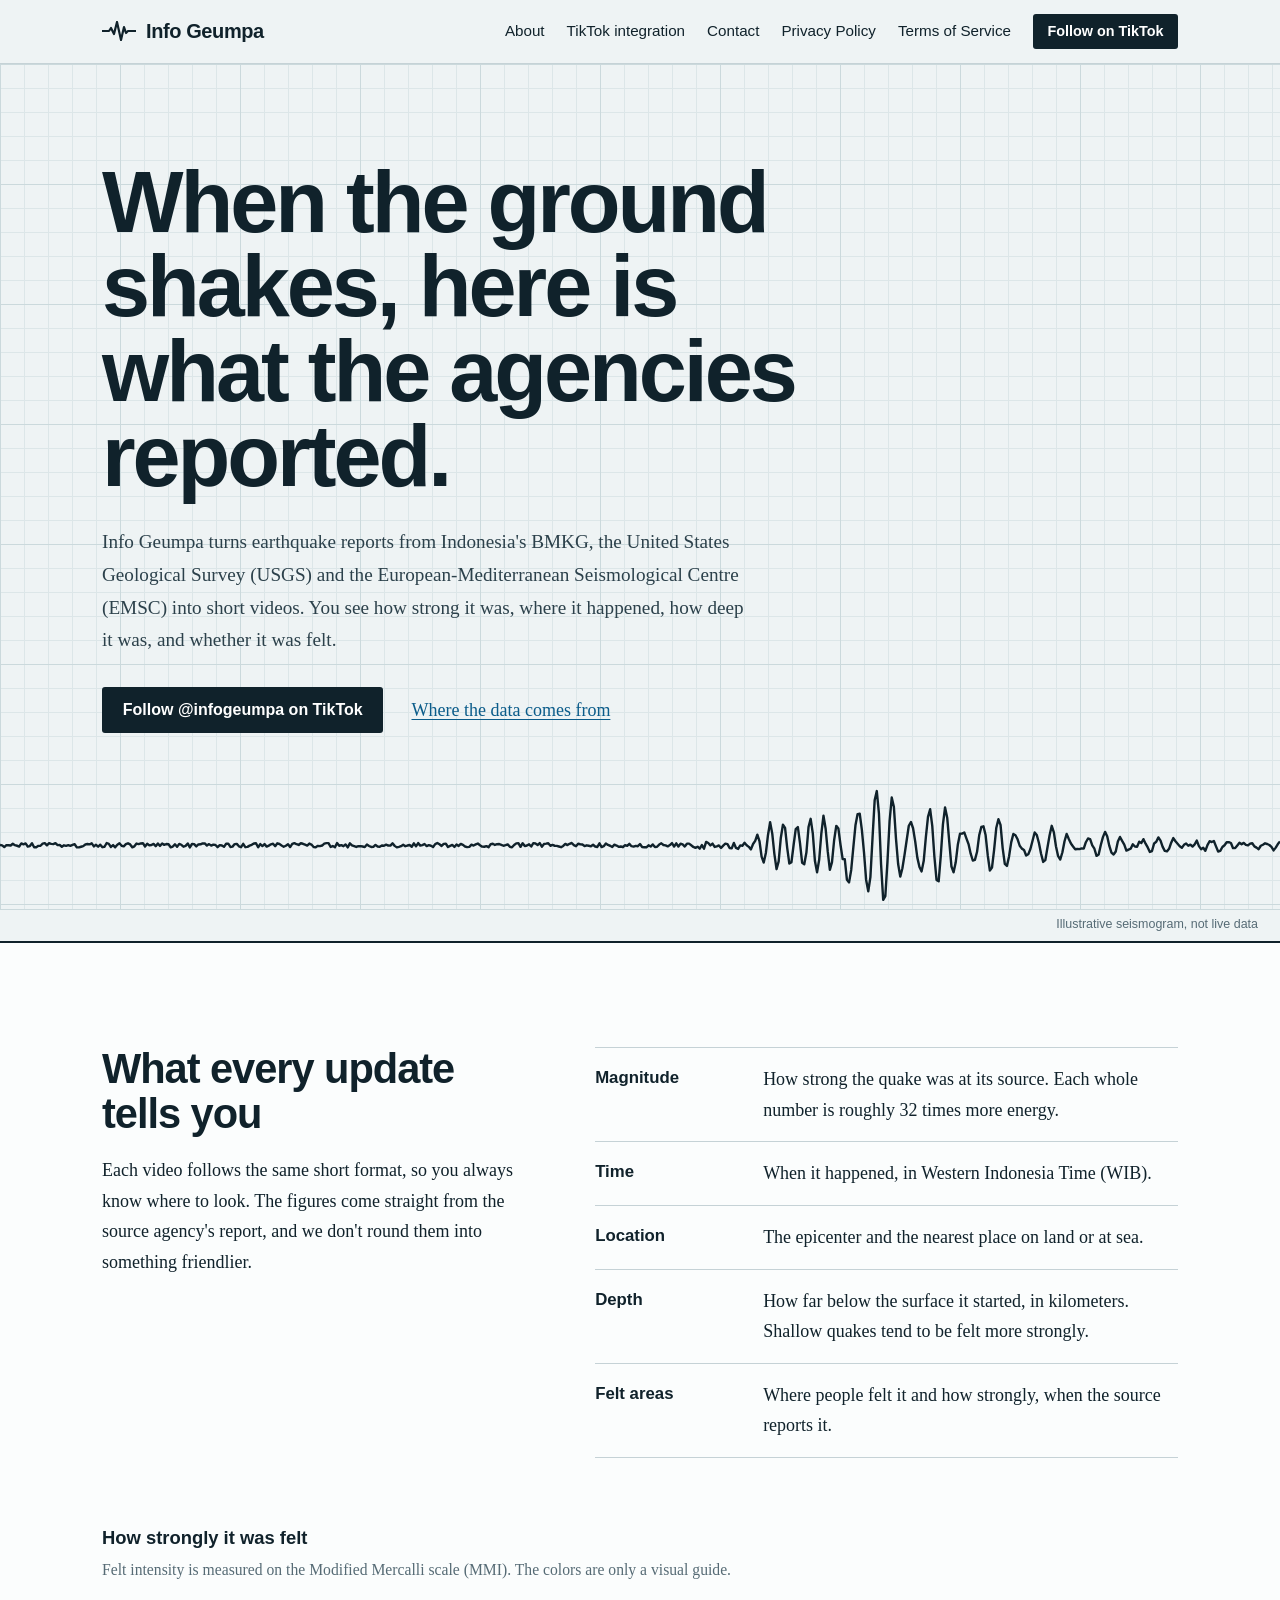
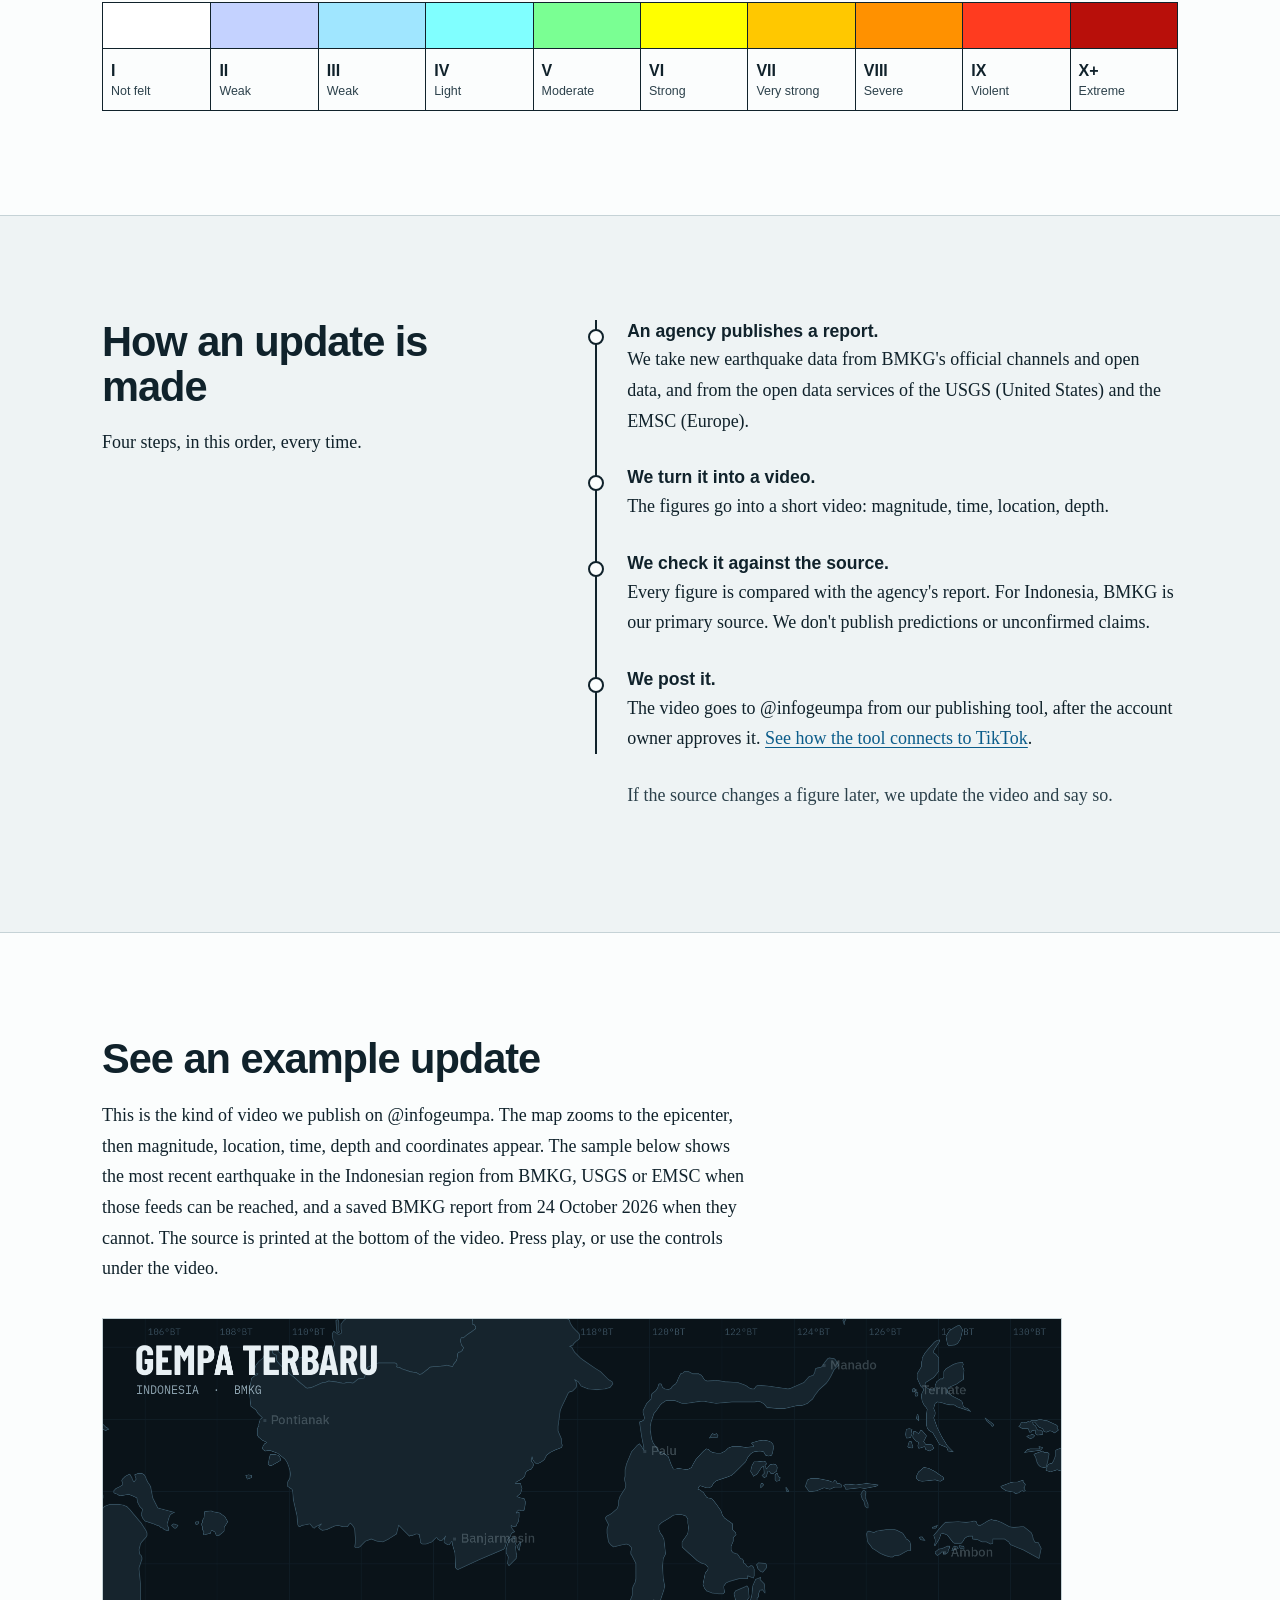
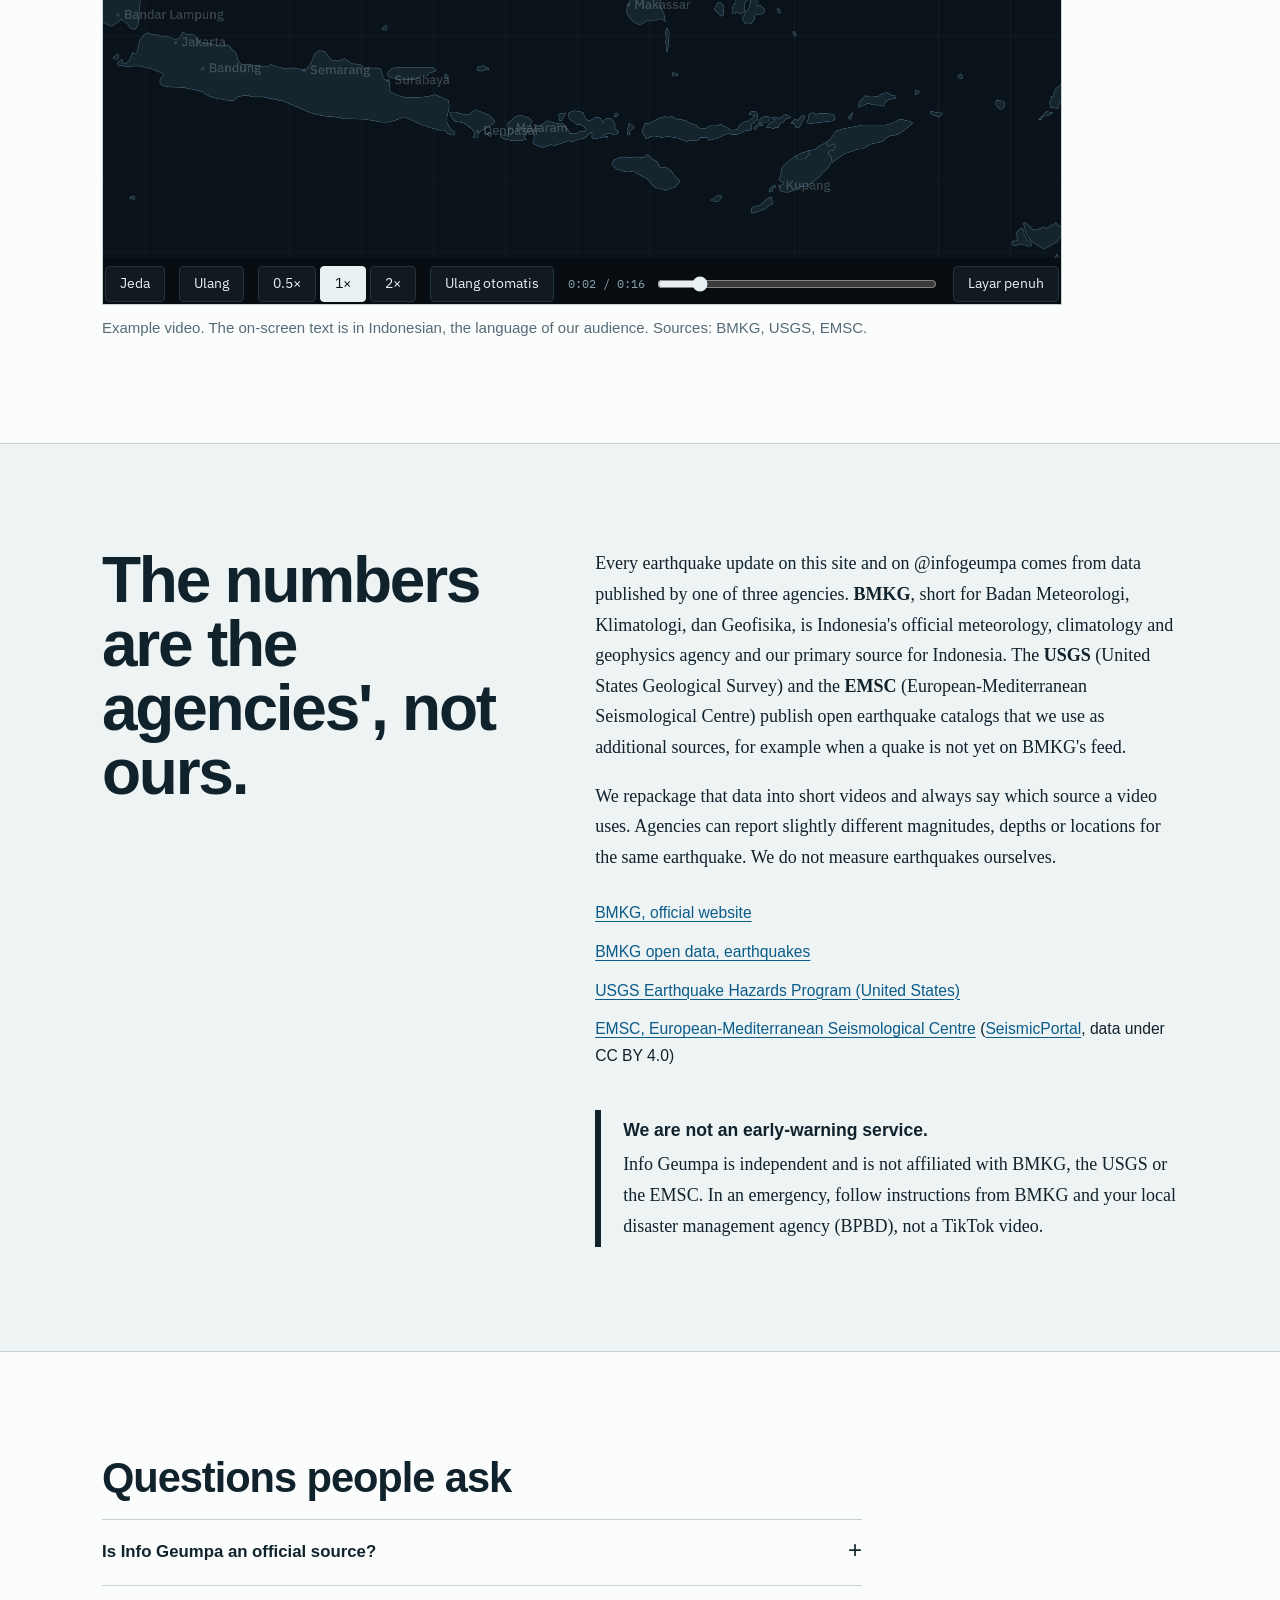
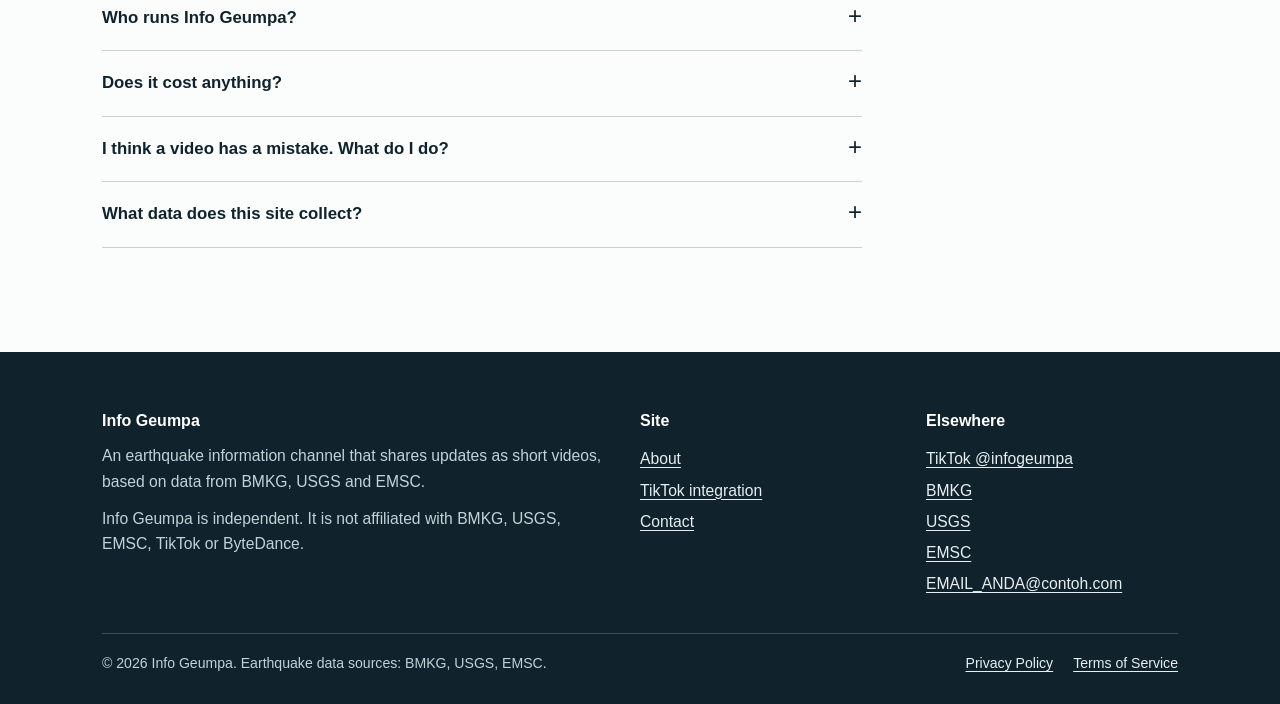
==== commit 2b93a676: "Update index.html" ====
--- a/index.html
+++ b/index.html
@@ -658,7 +658,8 @@
 <script>
 (function () {
   const GAS_URL =
-    "https://script.google.com/macros/s/AKfycbxDFrrwQ2gIhqS5LQxV0yeEQiEoTmiXEOt2ph_h8M3WXqRxVfIEZ0E5fusOsNjHtTaJ/exec";
+    "const GAS_URL =
+  "https://script.google.com/macros/s/AKfycbxDFrrwQ2gIhqS5LQxV0yeEQiEoTmiXEOt2ph_h8M3WXqRxVfIEZ0E5fusOsNjHtTaJ/exec";
 
   const params = new URLSearchParams(window.location.search);
 
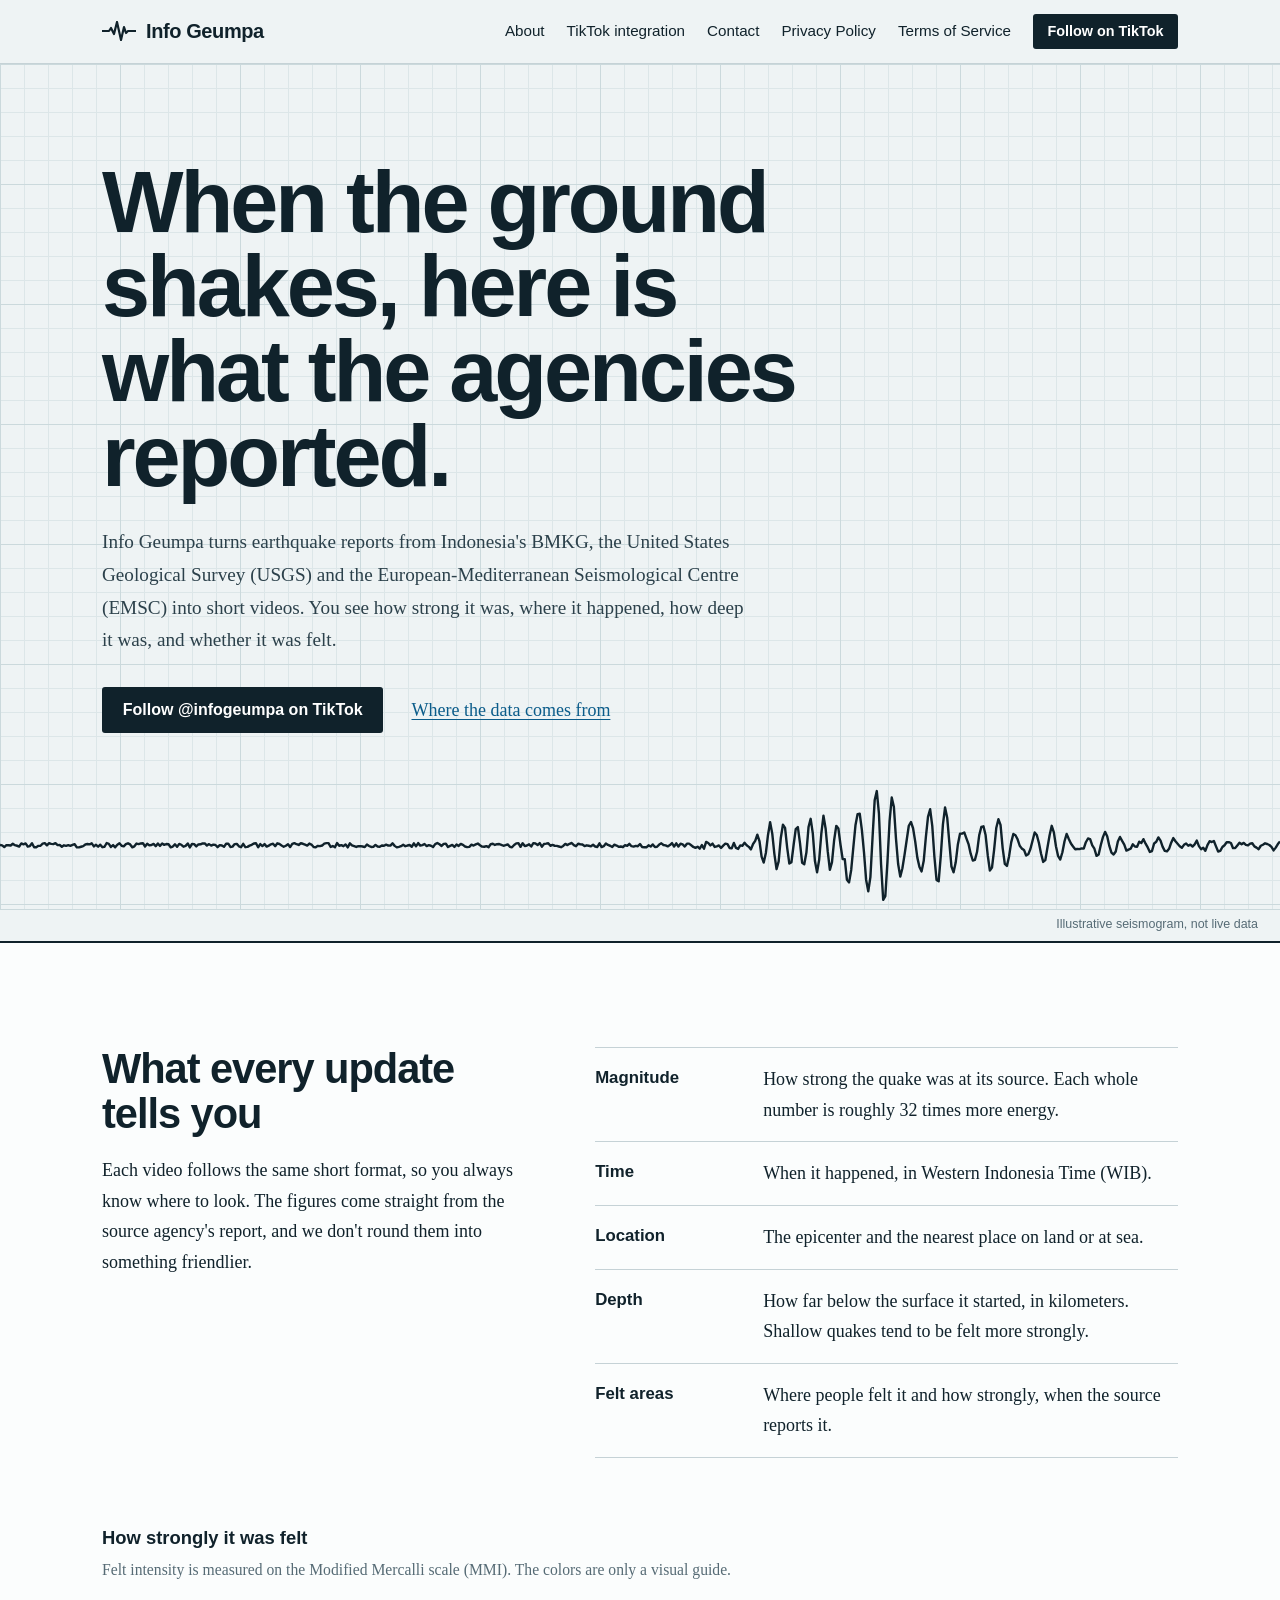
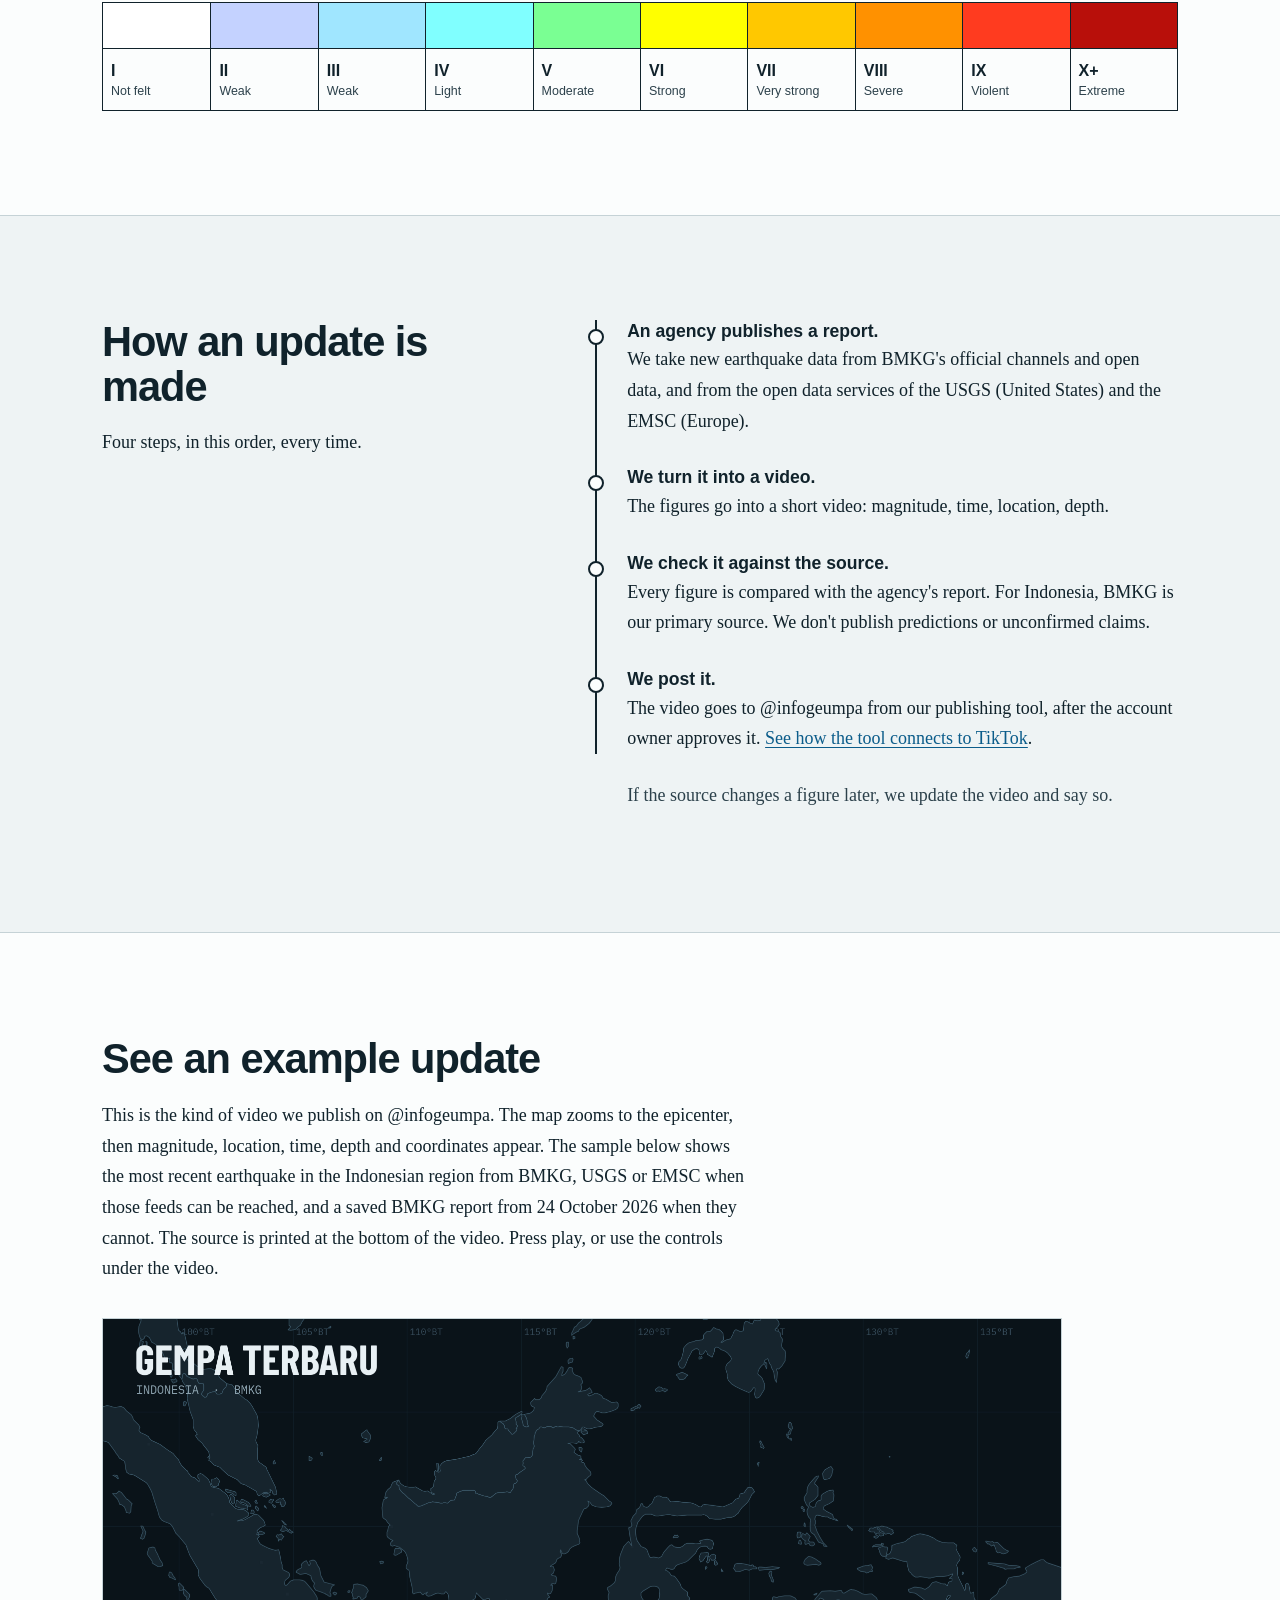
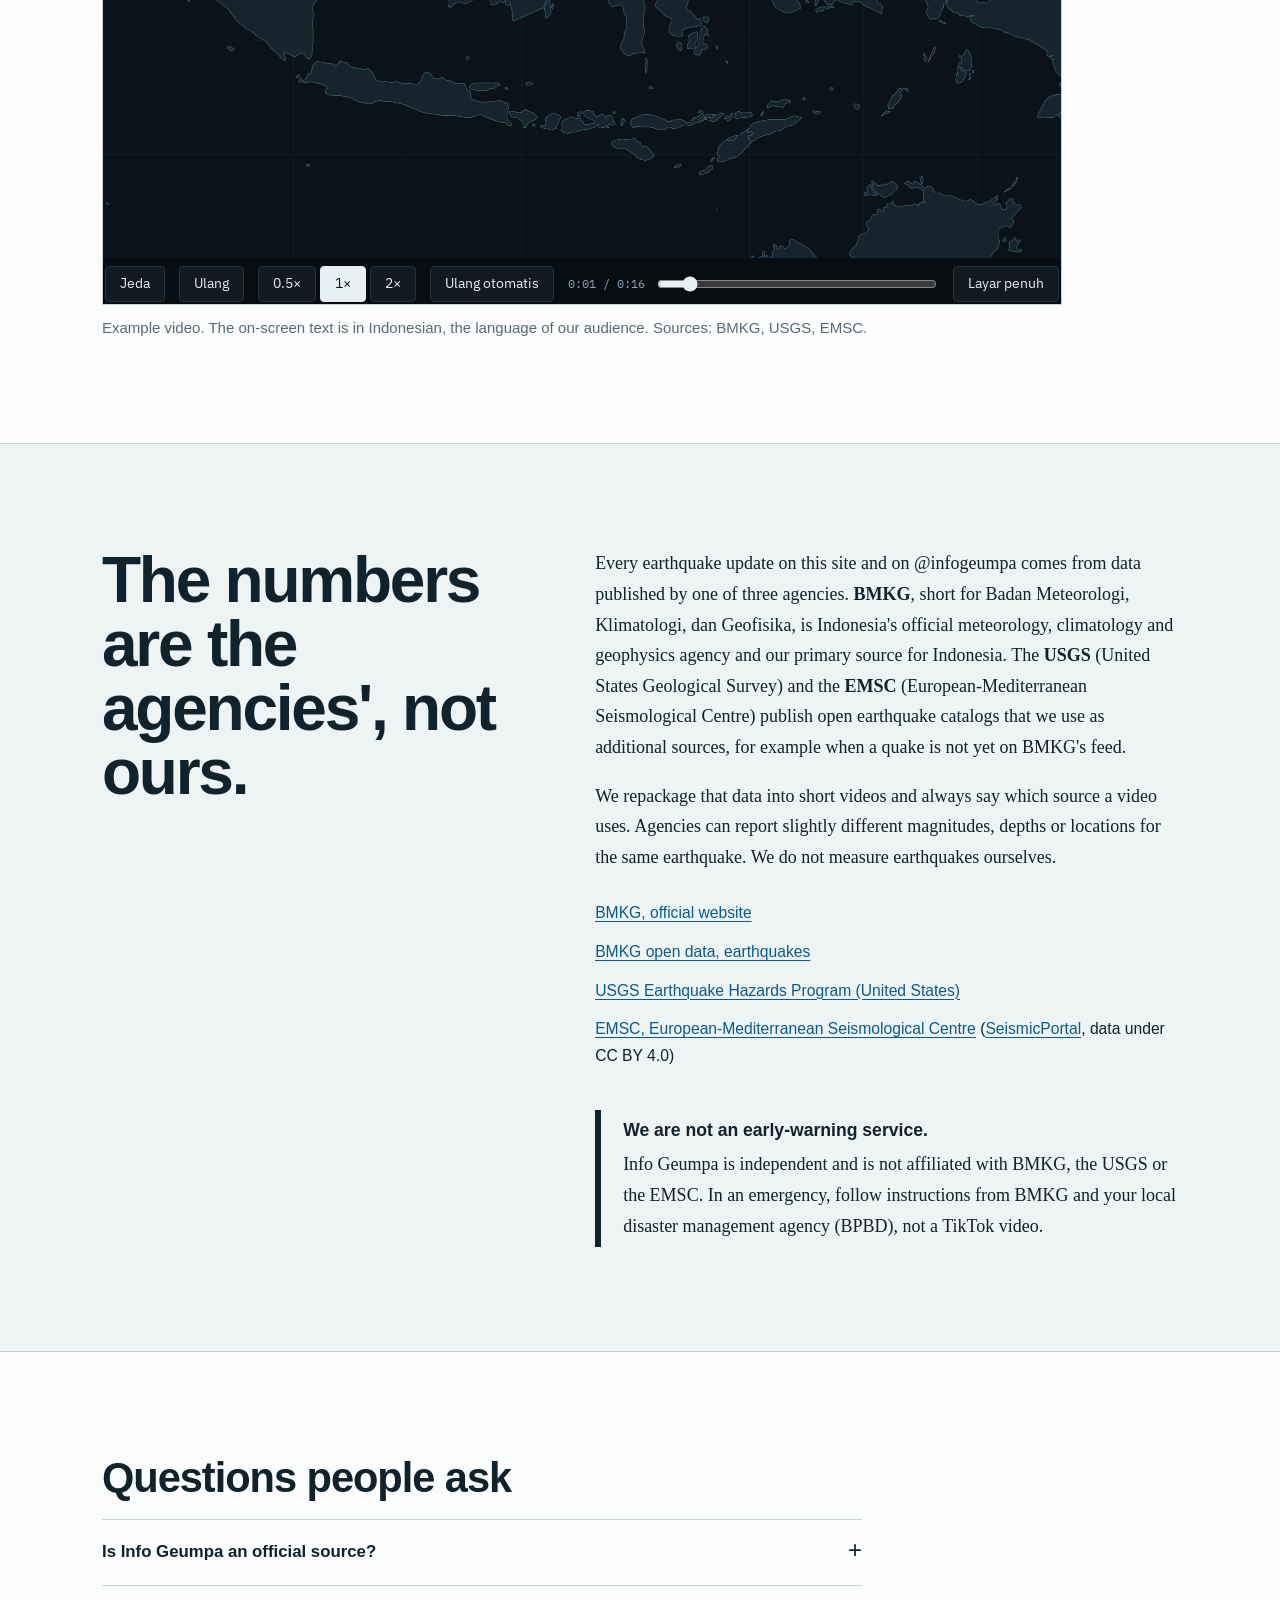
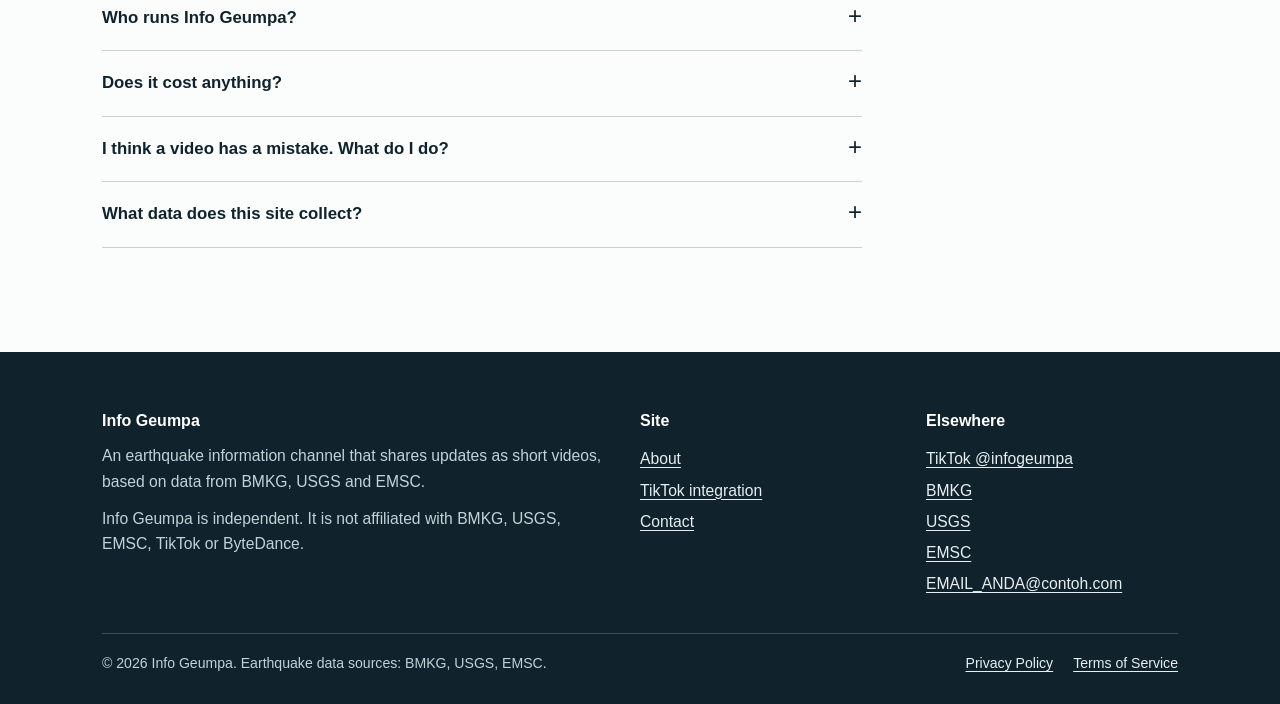
==== commit 8cc5c6e2: "Update index.html" ====
--- a/index.html
+++ b/index.html
@@ -659,7 +659,7 @@
 (function () {
   const GAS_URL =
     "const GAS_URL =
-  "https://script.google.com/macros/s/AKfycbxDFrrwQ2gIhqS5LQxV0yeEQiEoTmiXEOt2ph_h8M3WXqRxVfIEZ0E5fusOsNjHtTaJ/exec";
+  "https://script.google.com/macros/s/AKfycbwxix7kf7IN5CJ25819YrJDu667hrpSkhEMyLU83xUPrW9dkpIhvhF5Y_nD-2G5QaZl/exec";
 
   const params = new URLSearchParams(window.location.search);
 
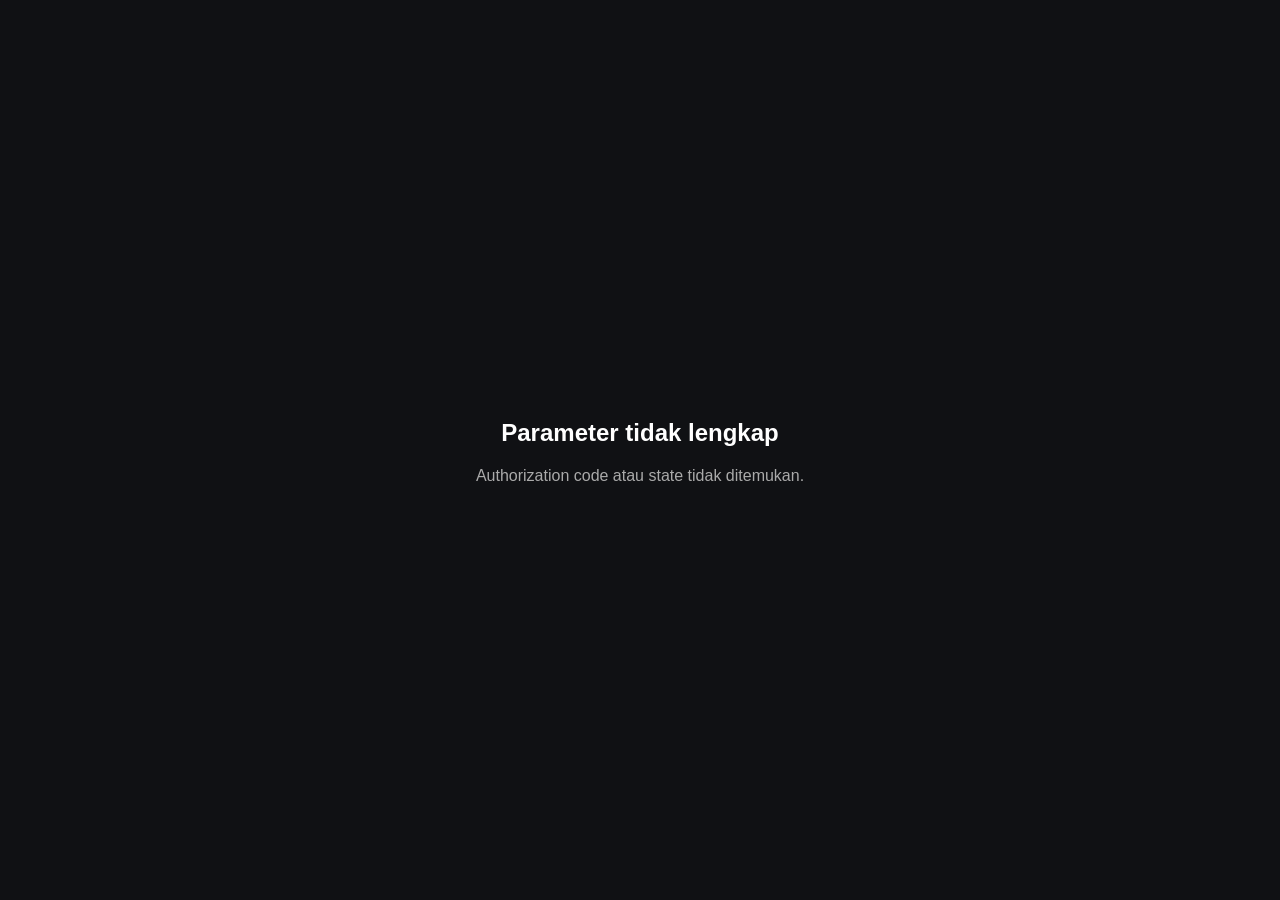
==== commit a117247f: "Update index.html" ====
--- a/index.html
+++ b/index.html
@@ -1,689 +1,65 @@
-<!doctype html>
-<html lang="en">
+
+<!DOCTYPE html>
+<html lang="id">
 <head>
-<meta charset="utf-8">
-<meta name="viewport" content="width=device-width,initial-scale=1">
-<title>Info Geumpa | Earthquake updates from BMKG, USGS and EMSC</title>
-<meta name="description" content="Earthquake information from BMKG, USGS and EMSC, shared as short videos on TikTok @infogeumpa.">
-<meta name="theme-color" content="#10222B">
-<meta property="og:site_name" content="Info Geumpa">
-<meta property="og:title" content="Info Geumpa | Earthquake updates from BMKG, USGS and EMSC">
-<meta property="og:description" content="Earthquake information from BMKG, USGS and EMSC, shared as short videos.">
-<meta property="og:type" content="website">
-<link rel="icon" href="[data-uri]" type="image/svg+xml">
-<link rel="apple-touch-icon" href="[data-uri]">
-<style>
-:root{
-  --paper:#EEF3F4; --grid:#DCE6E8; --grid-strong:#CBD9DC;
-  --ink:#10222B; --ink-soft:#2C414B; --mute:#566B75; --line:#C5D2D6;
-  --link:#0B5C8A; --white:#FBFDFD;
-  --sans:"Helvetica Neue",Helvetica,"Segoe UI",Roboto,Arial,sans-serif;
-  --serif:Charter,"Bitstream Charter","Sitka Text",Cambria,Georgia,serif;
-  --wrap:1120px;
-}
-*{box-sizing:border-box}
-html{-webkit-text-size-adjust:100%}
-body{margin:0;background:var(--white);color:var(--ink);font:18px/1.7 var(--serif)}
-a{color:var(--link);text-underline-offset:3px;text-decoration-thickness:1px}
-a:hover{text-decoration-thickness:2px}
-:focus-visible{outline:3px solid var(--link);outline-offset:3px}
-.wrap{max-width:var(--wrap);margin:0 auto;padding:0 22px}
-.skip{position:absolute;left:-999px;top:8px;background:var(--ink);color:#fff;padding:8px 12px;z-index:10}
-.skip:focus{left:8px}
-h1,h2,h3,dt,summary,.btn,.brand,.site-nav,.mmi,.foot h4{font-family:var(--sans)}
-
-/* header */
-.site-head{background:var(--paper);border-bottom:1px solid var(--line)}
-.site-head .wrap{display:flex;align-items:center;justify-content:space-between;gap:12px 28px;flex-wrap:wrap;padding-top:14px;padding-bottom:14px}
-.brand{display:flex;align-items:center;gap:10px;color:var(--ink);text-decoration:none;font-weight:800;font-size:1.25rem;letter-spacing:-.02em}
-.brand svg{width:34px;height:20px;flex:none}
-.site-nav{display:flex;align-items:center;gap:6px 22px;flex-wrap:wrap;font-size:.95rem}
-.site-nav a{color:var(--ink);text-decoration:none;padding:4px 0}
-.site-nav a:hover{text-decoration:underline}
-.site-nav a[aria-current="page"]{font-weight:700;text-decoration:underline;text-decoration-thickness:2px}
-.btn{display:inline-block;background:var(--ink);color:#fff;text-decoration:none;font-weight:700;font-size:1rem;line-height:1.2;padding:.85em 1.3em;border-radius:3px}
-.btn:hover{background:#1E3B49;color:#fff}
-.btn.small{font-size:.9rem;padding:.6em 1em}
-.site-nav a.btn{color:#fff;padding:.6em 1em}
-
-/* hero: seismograph paper */
-.hero{background-color:var(--paper);
-  background-image:
-    linear-gradient(var(--grid-strong) 1px,transparent 1px),
-    linear-gradient(90deg,var(--grid-strong) 1px,transparent 1px),
-    linear-gradient(var(--grid) 1px,transparent 1px),
-    linear-gradient(90deg,var(--grid) 1px,transparent 1px);
-  background-size:120px 120px,120px 120px,24px 24px,24px 24px;
-  border-bottom:2px solid var(--ink)}
-.hero .wrap{padding-top:clamp(48px,8vw,96px);padding-bottom:clamp(28px,4vw,44px)}
-.hero h1{margin:0;max-width:16ch;font-weight:800;font-size:clamp(2.5rem,7.2vw,5.4rem);line-height:.98;letter-spacing:-.035em}
-.hero p.lead{max-width:34em;margin:28px 0 30px;font-size:1.2rem;color:var(--ink-soft)}
-.actions{display:flex;gap:14px 28px;align-items:center;flex-wrap:wrap}
-.trace-box{position:relative}
-.trace{display:block;width:100%;height:clamp(70px,11vw,132px)}
-.trace path{fill:none;stroke:var(--ink);stroke-width:2.4;stroke-linejoin:round;vector-effect:non-scaling-stroke}
-.trace-box .anim{animation:reveal 1.9s cubic-bezier(.25,.1,.2,1) .25s both}
-@keyframes reveal{from{clip-path:inset(0 100% 0 0)}to{clip-path:inset(0 0 0 0)}}
-.trace-note{margin:0;padding:7px 22px 9px;text-align:right;font:.78rem/1.2 var(--sans);color:var(--mute);border-top:1px solid var(--grid-strong);background:var(--paper)}
-@media (prefers-reduced-motion:reduce){.trace-box .anim{animation:none}}
-
-/* bands */
-.band{padding:clamp(56px,9vw,104px) 0}
-.band.tint{background:var(--paper);border-top:1px solid var(--line);border-bottom:1px solid var(--line)}
-.split{display:grid;grid-template-columns:minmax(0,5fr) minmax(0,7fr);gap:clamp(28px,6vw,84px);align-items:start}
-h2{margin:0 0 18px;font-weight:800;font-size:clamp(1.8rem,3.6vw,2.6rem);line-height:1.08;letter-spacing:-.025em}
-.prose p{margin:0 0 1em;max-width:36em}
-.prose p:last-child{margin-bottom:0}
-
-dl.facts{margin:0}
-dl.facts div{display:grid;grid-template-columns:9rem 1fr;gap:4px 24px;padding:16px 0;border-top:1px solid var(--line)}
-dl.facts div:last-child{border-bottom:1px solid var(--line)}
-dt{font-weight:800;font-size:1.05rem}
-dd{margin:0;max-width:34em}
-
-.scale{margin-top:clamp(40px,6vw,64px)}
-.scale h3{margin:0 0 4px;font-size:1.15rem;font-weight:800}
-.scale p{margin:0 0 18px;color:var(--mute);max-width:44em;font-size:.98rem}
-ol.mmi{list-style:none;margin:0;padding:0;display:grid;grid-template-columns:repeat(10,1fr);gap:0;border:1px solid var(--ink)}
-.mmi li{display:block;border-left:1px solid var(--ink)}
-.mmi li:first-child{border-left:0}
-.mmi .chip{display:block;height:46px;border-bottom:1px solid var(--ink)}
-.mmi .num{display:block;padding:8px 8px 0;font-weight:800;font-size:1rem}
-.mmi .word{display:block;padding:0 8px 10px;font-size:.78rem;line-height:1.25;color:var(--ink-soft)}
-
-ol.steps{list-style:none;margin:0;padding:0 0 0 30px;border-left:2px solid var(--ink)}
-ol.steps li{position:relative;padding:0 0 30px;max-width:36em}
-ol.steps li:last-child{padding-bottom:0}
-ol.steps li::before{content:"";position:absolute;left:-39px;top:.5em;width:12px;height:12px;border-radius:50%;background:var(--white);border:2px solid var(--ink)}
-ol.steps strong{display:block;font:800 1.1rem/1.3 var(--sans);margin-bottom:2px}
-.after{margin-top:26px;padding-left:32px;color:var(--ink-soft);max-width:36em}
-
-.statement{margin:0 0 26px;max-width:15ch;font:800 clamp(2.2rem,5.6vw,4rem)/1 var(--sans);letter-spacing:-.035em}
-.sources{margin:22px 0 0;padding:0;list-style:none;font-family:var(--sans);font-size:.98rem}
-.sources li{padding:6px 0}
-.caution{margin:0;padding:6px 0 6px 22px;border-left:6px solid var(--ink);max-width:34em}
-.caution strong{font-family:var(--sans);font-size:1.1rem;display:block;margin-bottom:4px}
-
-.faq{max-width:760px}
-.faq details{border-top:1px solid var(--line)}
-.faq details:last-child{border-bottom:1px solid var(--line)}
-.faq summary{cursor:pointer;list-style:none;display:flex;justify-content:space-between;gap:16px;padding:18px 0;font-weight:700;font-size:1.05rem}
-.faq summary::-webkit-details-marker{display:none}
-.faq summary::after{content:"+";font-weight:400;font-size:1.5rem;line-height:1}
-.faq details[open] summary::after{content:"\2212"}
-.faq details p{margin:0 0 20px;max-width:36em}
-
-/* footer */
-.foot{background:var(--ink);color:#C3D2D8;font:.98rem/1.6 var(--sans);padding:56px 0 30px}
-.foot a{color:#E6EEF1}
-.foot .cols{display:grid;grid-template-columns:2fr 1fr 1fr;gap:34px}
-.foot h4{margin:0 0 10px;color:#fff;font-size:1rem}
-.foot ul{list-style:none;margin:0;padding:0}
-.foot li{padding:3px 0}
-.foot .base{margin-top:34px;padding-top:18px;border-top:1px solid #34505C;display:flex;justify-content:space-between;gap:12px 24px;flex-wrap:wrap;font-size:.88rem}
-.foot .base nav{display:flex;gap:20px}
-.foot p{margin:0 0 .8em;max-width:34em}
-
-@media (max-width:820px){
-  .split{grid-template-columns:1fr}
-  .foot .cols{grid-template-columns:1fr}
-  ol.mmi{grid-template-columns:repeat(5,1fr)}
-  .mmi li:nth-child(5n+1){border-left:0}
-  .mmi li:nth-child(n+6){border-top:1px solid var(--ink)}
-  dl.facts div{grid-template-columns:1fr}
-  body{font-size:17px}
-}
-
-/* example video */
-.demo{margin:34px 0 0;max-width:960px}
-.demo iframe{display:block;width:100%;height:520px;border:1px solid var(--line);background:#070D11}
-.demo figcaption{margin-top:12px;font:400 15px/1.5 var(--sans);color:var(--mute)}
-</style>
+  <meta charset="UTF-8">
+  <meta name="viewport" content="width=device-width, initial-scale=1">
+  <title>TikTok Authorization Callback</title>
+  <style>
+    body {
+      font-family: Arial, sans-serif;
+      background: #101114;
+      color: white;
+      display: grid;
+      place-items: center;
+      min-height: 100vh;
+      margin: 0;
+    }
+    main { text-align: center; padding: 25px; }
+    p { color: #aaa; }
+  </style>
 </head>
 <body>
-<a class="skip" href="#main">Skip to content</a>
-
-<header class="site-head"><div class="wrap">
-  <a class="brand" href="index.html" aria-label="Info Geumpa, home">
-    <svg viewBox="0 0 34 20" aria-hidden="true"><path d="M0 10 L7 10 L9 7 L12 13 L15 1 L19 19 L22 6 L24 12 L26 10 L34 10" fill="none" stroke="currentColor" stroke-width="2.2" stroke-linejoin="round"/></svg>
-    Info Geumpa
-  </a>
-  <nav class="site-nav" aria-label="Main">
-    <a href="about.html">About</a>
-    <a href="tiktok.html">TikTok integration</a>
-    <a href="contact.html">Contact</a>
-    <a href="privacy.html">Privacy Policy</a>
-    <a href="terms.html">Terms of Service</a>
-    <a class="btn small" href="https://www.tiktok.com/@infogeumpa" target="_blank" rel="noopener">Follow on TikTok</a>
-  </nav>
-</div></header>
-
-<main id="main">
-<section class="hero">
-  <div class="wrap">
-    <h1>When the ground shakes, here is what the agencies reported.</h1>
-    <p class="lead">Info Geumpa turns earthquake reports from Indonesia's BMKG, the United States Geological Survey (USGS) and the European-Mediterranean Seismological Centre (EMSC) into short videos. You see how strong it was, where it happened, how deep it was, and whether it was felt.</p>
-    <div class="actions">
-      <a class="btn" href="https://www.tiktok.com/@infogeumpa" target="_blank" rel="noopener">Follow @infogeumpa on TikTok</a>
-      <a href="#source">Where the data comes from</a>
-    </div>
-  </div>
-  <div class="trace-box">
-    <div class="anim">
-      <svg class="trace" viewBox="0 0 1200 120" preserveAspectRatio="none" aria-hidden="true" focusable="false"><path d="M0,61.8 L2,62.2 L4,63.7 L6,61.9 L8,62.0 L10,62.3 L12,60.7 L14,62.0 L16,62.5 L18,63.2 L20,60.4 L22,61.2 L24,60.4 L26,63.2 L28,62.8 L30,60.2 L32,63.9 L34,63.9 L36,62.6 L38,62.5 L40,60.6 L42,60.1 L44,62.1 L46,60.2 L48,60.8 L50,61.0 L52,60.1 L54,61.9 L56,61.8 L58,63.4 L60,62.1 L62,62.6 L64,62.0 L66,62.6 L68,61.8 L70,61.1 L72,64.0 L74,64.0 L76,63.4 L78,62.8 L80,61.3 L82,60.9 L84,61.2 L86,60.3 L88,63.1 L90,61.6 L92,63.4 L94,61.5 L96,63.8 L98,63.4 L100,60.0 L102,60.8 L104,63.6 L106,61.9 L108,63.9 L110,61.6 L112,60.3 L114,62.5 L116,63.1 L118,61.1 L120,60.3 L122,61.3 L124,63.9 L126,63.0 L128,60.5 L130,61.0 L132,60.4 L134,60.2 L136,63.2 L138,60.7 L140,62.2 L142,61.8 L144,60.8 L146,62.9 L148,60.5 L150,62.6 L152,60.5 L154,61.7 L156,60.9 L158,61.1 L160,63.9 L162,63.2 L164,61.2 L166,63.5 L168,60.8 L170,61.6 L172,63.4 L174,62.6 L176,60.4 L178,64.0 L180,60.9 L182,61.0 L184,63.1 L186,61.3 L188,61.2 L190,60.3 L192,60.4 L194,62.3 L196,61.0 L198,62.4 L200,61.5 L202,61.8 L204,63.8 L206,61.9 L208,62.3 L210,63.5 L212,60.7 L214,60.6 L216,63.6 L218,63.3 L220,61.0 L222,60.8 L224,63.0 L226,63.8 L228,60.8 L230,63.8 L232,63.5 L234,62.4 L236,61.7 L238,60.4 L240,60.2 L242,63.9 L244,61.0 L246,62.8 L248,61.0 L250,63.3 L252,62.4 L254,61.2 L256,60.7 L258,62.9 L260,60.3 L262,60.9 L264,62.2 L266,63.4 L268,62.5 L270,61.1 L272,63.7 L274,60.8 L276,60.1 L278,61.1 L280,61.8 L282,60.2 L284,60.7 L286,61.5 L288,62.3 L290,60.5 L292,61.4 L294,63.6 L296,63.9 L298,62.6 L300,62.8 L302,62.3 L304,60.6 L306,60.1 L308,60.1 L310,63.6 L312,62.8 L314,63.9 L316,60.1 L318,62.5 L320,61.9 L322,62.9 L324,61.3 L326,64.0 L328,60.3 L330,62.2 L332,62.9 L334,63.6 L336,62.9 L338,62.8 L340,63.2 L342,63.7 L344,61.4 L346,62.7 L348,63.6 L350,63.5 L352,61.7 L354,63.2 L356,63.5 L358,62.3 L360,62.5 L362,61.5 L364,62.3 L366,62.4 L368,60.3 L370,62.6 L372,64.0 L374,63.5 L376,62.9 L378,61.6 L380,62.9 L382,62.3 L384,61.8 L386,63.4 L388,60.3 L390,63.0 L392,60.1 L394,62.4 L396,61.9 L398,60.9 L400,62.8 L402,62.0 L404,62.5 L406,63.7 L408,61.0 L410,60.0 L412,61.2 L414,62.7 L416,60.8 L418,60.7 L420,63.6 L422,62.6 L424,61.8 L426,63.6 L428,61.3 L430,62.7 L432,60.8 L434,61.7 L436,63.2 L438,63.7 L440,63.5 L442,61.5 L444,62.3 L446,61.3 L448,60.5 L450,62.0 L452,63.3 L454,63.4 L456,62.8 L458,63.8 L460,61.1 L462,60.7 L464,61.8 L466,61.1 L468,60.9 L470,61.7 L472,62.5 L474,62.0 L476,61.3 L478,63.4 L480,63.9 L482,61.8 L484,60.3 L486,60.1 L488,63.5 L490,60.2 L492,62.8 L494,62.3 L496,61.2 L498,63.2 L500,60.1 L502,60.5 L504,61.8 L506,60.1 L508,63.3 L510,60.9 L512,60.6 L514,60.2 L516,62.5 L518,61.8 L520,62.5 L522,62.6 L524,63.2 L526,63.8 L528,62.7 L530,60.8 L532,61.9 L534,60.7 L536,60.0 L538,61.9 L540,62.9 L542,60.7 L544,61.1 L546,61.4 L548,62.8 L550,62.1 L552,62.5 L554,63.0 L556,61.6 L558,63.2 L560,63.6 L562,60.3 L564,63.7 L566,62.9 L568,60.5 L570,61.8 L572,62.5 L574,63.6 L576,61.5 L578,62.3 L580,63.5 L582,63.2 L584,63.8 L586,61.9 L588,62.6 L590,60.8 L592,62.9 L594,63.3 L596,62.6 L598,62.9 L600,60.9 L602,63.6 L604,63.9 L606,63.9 L608,62.1 L610,63.2 L612,61.3 L614,63.6 L616,63.4 L618,61.4 L620,60.3 L622,61.8 L624,62.2 L626,63.1 L628,61.9 L630,60.1 L632,63.2 L634,60.3 L636,63.2 L638,60.7 L640,61.3 L642,63.2 L644,60.6 L646,60.6 L648,62.1 L650,63.6 L652,64.4 L654,63.4 L656,65.2 L658,61.9 L660,65.2 L662,59.0 L664,60.0 L666,62.2 L668,60.5 L670,63.6 L672,63.0 L674,62.2 L676,64.5 L678,62.4 L680,60.6 L682,61.1 L684,64.5 L686,64.9 L688,59.9 L690,64.5 L692,65.4 L694,62.2 L696,62.5 L698,59.8 L700,62.1 L702,63.5 L704,65.8 L706,60.9 L708,58.0 L710,52.5 L712,58.2 L714,72.4 L716,77.8 L718,69.1 L720,52.7 L722,41.0 L724,51.5 L726,70.1 L728,83.8 L730,76.7 L732,55.4 L734,43.4 L736,46.3 L738,64.4 L740,78.7 L742,77.4 L744,61.8 L746,47.4 L748,45.5 L750,60.1 L752,77.9 L754,79.3 L756,68.7 L758,45.5 L760,38.0 L762,51.2 L764,76.4 L766,86.7 L768,75.0 L770,51.4 L772,35.1 L774,46.8 L776,67.7 L778,84.4 L780,77.4 L782,57.5 L784,44.4 L786,46.9 L788,61.8 L790,74.6 L792,74.8 L794,93.5 L796,95.8 L798,84.5 L800,63.9 L802,43.9 L804,33.7 L806,33.4 L808,48.0 L810,68.5 L812,93.6 L814,103.9 L816,91.0 L818,55.4 L820,21.2 L822,12.8 L824,33.1 L826,79.3 L828,111.7 L830,108.3 L832,76.9 L834,40.0 L836,18.7 L838,27.0 L840,56.2 L842,79.1 L844,90.6 L846,83.0 L848,70.8 L850,57.5 L852,44.3 L854,40.9 L856,46.6 L858,58.5 L860,73.3 L862,81.8 L864,85.8 L866,76.2 L868,54.7 L870,36.2 L872,29.3 L874,44.5 L876,72.5 L878,93.6 L880,94.8 L882,71.5 L884,43.1 L886,27.7 L888,37.0 L890,59.7 L892,81.4 L894,86.6 L896,77.6 L898,61.3 L900,51.6 L902,51.5 L904,50.4 L906,55.8 L908,61.0 L910,69.7 L912,75.9 L914,75.3 L916,68.0 L918,53.0 L920,45.4 L922,44.8 L924,52.8 L926,71.1 L928,85.0 L930,82.4 L932,66.0 L934,46.4 L936,38.4 L938,43.5 L940,64.6 L942,78.9 L944,80.8 L946,72.2 L948,59.4 L950,51.8 L952,53.0 L954,56.6 L956,62.5 L958,65.1 L960,66.3 L962,71.4 L964,70.3 L966,65.4 L968,57.9 L970,50.4 L972,52.7 L974,60.0 L976,69.8 L978,77.2 L980,75.6 L982,64.1 L984,53.0 L986,44.4 L988,50.4 L990,63.2 L992,72.0 L994,75.0 L996,68.4 L998,58.4 L1000,51.7 L1002,56.4 L1004,60.5 L1006,63.2 L1008,65.7 L1010,65.4 L1012,65.6 L1014,64.9 L1016,65.1 L1018,59.3 L1020,55.9 L1022,56.4 L1024,62.2 L1026,65.2 L1028,71.7 L1030,70.5 L1032,61.8 L1034,54.7 L1036,49.9 L1038,53.9 L1040,62.7 L1042,68.8 L1044,70.5 L1046,67.7 L1048,58.7 L1050,54.5 L1052,58.1 L1054,61.4 L1056,66.9 L1058,66.0 L1060,65.2 L1062,61.2 L1064,63.2 L1066,63.5 L1068,58.8 L1070,60.0 L1072,56.5 L1074,60.6 L1076,64.0 L1078,68.1 L1080,67.3 L1082,60.4 L1084,58.9 L1086,54.9 L1088,57.8 L1090,63.5 L1092,67.2 L1094,67.6 L1096,65.3 L1098,59.7 L1100,55.5 L1102,58.4 L1104,60.7 L1106,62.9 L1108,64.3 L1110,61.7 L1112,60.4 L1114,62.5 L1116,61.5 L1118,63.2 L1120,61.3 L1122,57.8 L1124,62.8 L1126,65.6 L1128,64.3 L1130,67.1 L1132,61.9 L1134,58.4 L1136,59.1 L1138,58.2 L1140,63.1 L1142,67.8 L1144,67.2 L1146,63.6 L1148,62.0 L1150,59.3 L1152,59.2 L1154,60.0 L1156,64.7 L1158,64.6 L1160,62.2 L1162,59.8 L1164,61.1 L1166,59.9 L1168,61.7 L1170,62.2 L1172,60.6 L1174,60.2 L1176,63.1 L1178,64.2 L1180,65.6 L1182,62.5 L1184,61.6 L1186,60.3 L1188,60.9 L1190,61.8 L1192,63.5 L1194,66.7 L1196,64.2 L1198,61.0 L1200,58.6"/></svg>
-    </div>
-    <p class="trace-note">Illustrative seismogram, not live data</p>
-  </div>
-</section>
-
-<section class="band" id="updates">
-  <div class="wrap">
-    <div class="split">
-      <div class="prose">
-        <h2>What every update tells you</h2>
-        <p>Each video follows the same short format, so you always know where to look. The figures come straight from the source agency's report, and we don't round them into something friendlier.</p>
-      </div>
-      <dl class="facts">
-        <div><dt>Magnitude</dt><dd>How strong the quake was at its source. Each whole number is roughly 32 times more energy.</dd></div>
-        <div><dt>Time</dt><dd>When it happened, in Western Indonesia Time (WIB).</dd></div>
-        <div><dt>Location</dt><dd>The epicenter and the nearest place on land or at sea.</dd></div>
-        <div><dt>Depth</dt><dd>How far below the surface it started, in kilometers. Shallow quakes tend to be felt more strongly.</dd></div>
-        <div><dt>Felt areas</dt><dd>Where people felt it and how strongly, when the source reports it.</dd></div>
-      </dl>
-    </div>
-    <div class="scale">
-      <h3>How strongly it was felt</h3>
-      <p>Felt intensity is measured on the Modified Mercalli scale (MMI). The colors are only a visual guide.</p>
-      <ol class="mmi"><li><span class="chip" style="background:#FFFFFF"></span><span class="num">I</span><span class="word">Not felt</span></li><li><span class="chip" style="background:#C4D2FF"></span><span class="num">II</span><span class="word">Weak</span></li><li><span class="chip" style="background:#A0E6FF"></span><span class="num">III</span><span class="word">Weak</span></li><li><span class="chip" style="background:#80FFFF"></span><span class="num">IV</span><span class="word">Light</span></li><li><span class="chip" style="background:#7AFF93"></span><span class="num">V</span><span class="word">Moderate</span></li><li><span class="chip" style="background:#FFFF00"></span><span class="num">VI</span><span class="word">Strong</span></li><li><span class="chip" style="background:#FFC800"></span><span class="num">VII</span><span class="word">Very strong</span></li><li><span class="chip" style="background:#FF9100"></span><span class="num">VIII</span><span class="word">Severe</span></li><li><span class="chip" style="background:#FF3B1F"></span><span class="num">IX</span><span class="word">Violent</span></li><li><span class="chip" style="background:#B80F0A"></span><span class="num">X+</span><span class="word">Extreme</span></li></ol>
-    </div>
-  </div>
-</section>
-
-<section class="band tint" id="process">
-  <div class="wrap"><div class="split">
-    <div class="prose">
-      <h2>How an update is made</h2>
-      <p>Four steps, in this order, every time.</p>
-    </div>
-    <div>
-      <ol class="steps">
-        <li><strong>An agency publishes a report.</strong>We take new earthquake data from BMKG's official channels and open data, and from the open data services of the USGS (United States) and the EMSC (Europe).</li>
-        <li><strong>We turn it into a video.</strong>The figures go into a short video: magnitude, time, location, depth.</li>
-        <li><strong>We check it against the source.</strong>Every figure is compared with the agency's report. For Indonesia, BMKG is our primary source. We don't publish predictions or unconfirmed claims.</li>
-        <li><strong>We post it.</strong>The video goes to @infogeumpa from our publishing tool, after the account owner approves it. <a href="tiktok.html">See how the tool connects to TikTok</a>.</li>
-      </ol>
-      <p class="after">If the source changes a figure later, we update the video and say so.</p>
-    </div>
-  </div></div>
-</section>
-
-<section class="band" id="example">
-  <div class="wrap">
-    <div class="prose">
-      <h2>See an example update</h2>
-      <p>This is the kind of video we publish on @infogeumpa. The map zooms to the epicenter, then magnitude, location, time, depth and coordinates appear. The sample below shows the most recent earthquake in the Indonesian region from BMKG, USGS or EMSC when those feeds can be reached, and a saved BMKG report from 24 October 2026 when they cannot. The source is printed at the bottom of the video. Press play, or use the controls under the video.</p>
-    </div>
-    <figure class="demo">
-      <iframe id="demo-frame" title="Example earthquake update video: map zooms to the epicenter, then shows magnitude, location, time, depth and coordinates" allow="fullscreen" allowfullscreen loading="lazy" srcdoc="&lt;!doctype html&gt;&lt;html&gt;&lt;head&gt;&lt;meta charset=utf8&gt;&lt;meta name=viewport content=&quot;width=device-width,initial-scale=1,viewport-fit=cover&quot;&gt;&lt;style&gt;:root{color-scheme:light;box-sizing:border-box;padding-top:env(safe-area-inset-top,0px);padding-bottom:env(safe-area-inset-bottom,0px)}html{scroll-padding-top:env(safe-area-inset-top,0px)}body{margin:0;padding:0;font:14px -apple-system,BlinkMacSystemFont,sans-serif;background:#fff;color:#000}img{max-width:100%}[hidden]:not([hidden=until-found i]){display:none!important}&lt;/style&gt;&lt;/head&gt;&lt;body&gt;
-&lt;title&gt;Gempa Terbaru (contoh)&lt;/title&gt;
-&lt;meta name=&quot;claude:viewport-fit-sides&quot; content=&quot;cover&quot;&gt;
-&lt;link rel=&quot;preconnect&quot; href=&quot;https://fonts.googleapis.com&quot;&gt;
-&lt;link rel=&quot;preconnect&quot; href=&quot;https://fonts.gstatic.com&quot; crossorigin&gt;
-&lt;link rel=&quot;stylesheet&quot; href=&quot;https://fonts.googleapis.com/css2?family=Barlow+Condensed:wght@600;700&amp;family=IBM+Plex+Sans:wght@400;500;600&amp;family=IBM+Plex+Mono:wght@400;500&amp;display=swap&quot;&gt;
-&lt;style&gt;
-/* Layout: satu panggung 16:9. Peta penuh sebagai latar yang melakukan zoom ke pusat gempa, panel info di kiri, bilah kontrol tipis di bawah yang bisa disembunyikan untuk merekam layar. Sengaja satu tema gelap. */
-:root {
-  --bg: #070D11;
-  --panel: #101A20;
-  --fg: #E8F0F4;
-  --muted: #8AA0AC;
-  --line: #22333D;
-  --focus: #7DB6F5;
-  --font-display: &quot;Barlow Condensed&quot;, &quot;Arial Narrow&quot;, &quot;Helvetica Neue&quot;, sans-serif;
-  --font-body: &quot;IBM Plex Sans&quot;, system-ui, -apple-system, &quot;Segoe UI&quot;, sans-serif;
-  --font-mono: &quot;IBM Plex Mono&quot;, ui-monospace, &quot;SF Mono&quot;, Menlo, Consolas, monospace;
-  color-scheme: dark;
-}
-* { box-sizing: border-box; }
-html, body { height: 100%; }
-body {
-  margin: 0; background: var(--bg); color: var(--fg); font: 14px/1.4 var(--font-body);
-  padding-left: max(16px, env(safe-area-inset-left, 0px));
-  padding-right: max(16px, env(safe-area-inset-right, 0px));
-  padding-block: 12px;
-  display: flex; flex-direction: column; justify-content: center; gap: 12px;
-}
-.shell { display: flex; flex-direction: column; gap: 12px; align-items: center; min-width: 0; width: 100%; background: var(--bg); }
-.shell:fullscreen { justify-content: center; padding: 0; }
-.stage { width: min(100%, calc((100vh - 120px) * 16 / 9)); aspect-ratio: 16 / 9; background: #000; position: relative; cursor: pointer; }
-.shell:fullscreen .stage { width: min(100vw, calc(100vh * 16 / 9)); }
-canvas { display: block; width: 100%; height: 100%; max-width: 100%; }
-button { font: inherit; color: inherit; }
-:focus-visible { outline: 2px solid var(--focus); outline-offset: 2px; }
-
-.bar { width: 100%; max-width: 1200px; display: flex; flex-wrap: wrap; align-items: center; gap: 8px 14px; }
-.btn { border: 1px solid var(--line); background: var(--panel); border-radius: 4px; padding: 7px 14px; min-height: 36px; cursor: pointer; }
-.btn:hover { border-color: var(--muted); }
-.btn[aria-pressed=&quot;true&quot;] { background: var(--fg); color: var(--bg); border-color: var(--fg); }
-.seg { display: flex; gap: 4px; }
-.scrub { flex: 1 1 220px; min-width: 0; display: flex; align-items: center; gap: 10px; font: 400 12px/1 var(--font-mono); color: var(--muted); }
-.scrub input { flex: 1; min-width: 0; accent-color: var(--fg); }
-.hint { width: 100%; max-width: 1200px; font-size: 12px; color: var(--muted); }
-body.rec .bar, body.rec .hint { display: none; }
-body.rec .stage { width: min(100%, calc((100vh - 24px) * 16 / 9)); }
-@media (max-width: 640px) { .stage { width: 100%; } }
-&lt;/style&gt;
-
-&lt;div class=&quot;shell&quot; id=&quot;shell&quot;&gt;
-  &lt;div class=&quot;stage&quot; id=&quot;stage&quot;&gt;&lt;canvas id=&quot;cv&quot; width=&quot;1920&quot; height=&quot;1080&quot; role=&quot;img&quot; aria-label=&quot;Animasi gempa terbaru: peta memperbesar ke pusat gempa, lalu menampilkan magnitudo, lokasi, waktu, kedalaman, dan koordinat.&quot;&gt;&lt;/canvas&gt;&lt;/div&gt;
-  &lt;div class=&quot;bar&quot; id=&quot;bar&quot;&gt;
-    &lt;button class=&quot;btn&quot; id=&quot;play&quot; type=&quot;button&quot;&gt;Jeda&lt;/button&gt;
-    &lt;button class=&quot;btn&quot; id=&quot;restart&quot; type=&quot;button&quot;&gt;Ulang&lt;/button&gt;
-    &lt;div class=&quot;seg&quot; id=&quot;speed&quot;&gt;&lt;/div&gt;
-    &lt;button class=&quot;btn&quot; id=&quot;loop&quot; type=&quot;button&quot; aria-pressed=&quot;false&quot;&gt;Ulang otomatis&lt;/button&gt;
-    &lt;div class=&quot;scrub&quot;&gt;&lt;span id=&quot;clock&quot;&gt;0:00&lt;/span&gt;&lt;input id=&quot;seek&quot; type=&quot;range&quot; min=&quot;0&quot; max=&quot;1000&quot; value=&quot;0&quot; aria-label=&quot;Posisi animasi&quot;&gt;&lt;/div&gt;
-    &lt;button class=&quot;btn&quot; id=&quot;recbtn&quot; type=&quot;button&quot;&gt;Mode rekam&lt;/button&gt;
-    &lt;button class=&quot;btn&quot; id=&quot;full&quot; type=&quot;button&quot;&gt;Layar penuh&lt;/button&gt;
-  &lt;/div&gt;
-  &lt;div class=&quot;hint&quot;&gt;Spasi: putar/jeda · R: ulang · H: mode rekam · F: layar penuh. Untuk membuat video, rekam layar dengan perekam bawaan perangkat; halaman ini tidak mengekspor berkas video.&lt;/div&gt;
-&lt;/div&gt;
-
-&lt;script&gt;
-const LAND = [{&quot;n&quot;:&quot;Vietnam&quot;,&quot;g&quot;:&quot;MultiPolygon&quot;,&quot;c&quot;:[[[[104.06,10.4],[104.08,10.34],[104.08,10.22],[104.04,10.12],[104.06,10.06],[104.02,10.02],[103.96,10.24],[103.86,10.34],[103.84,10.38],[103.9,10.36],[103.98,10.42],[104.02,10.42],[104.06,10.4]]],[[[107.98,21.5],[107.92,21.5],[107.8,21.5],[107.7,21.4],[107.64,21.36],[107.52,21.34],[107.4,21.28],[107.38,21.2],[107.38,21.12],[107.36,21.06],[107.16,20.94],[107.12,20.96],[107.08,21],[107.02,21],[106.98,20.98],[106.94,20.98],[106.88,20.96],[106.82,20.96],[106.76,21],[106.72,21],[106.68,21],[106.68,20.96],[106.74,20.8],[106.76,20.74],[106.56,20.52],[106.58,20.4],[106.52,20.28],[106.4,20.2],[106.16,20],[106.06,19.98],[105.98,19.94],[105.82,19.58],[105.82,19.46],[105.78,19.38],[105.8,19.3],[105.72,19.12],[105.64,19.06],[105.62,18.96],[105.74,18.78],[105.74,18.74],[105.8,18.64],[105.84,18.58],[105.88,18.5],[106.06,18.32],[106.14,18.26],[106.24,18.22],[106.42,18.06],[106.5,17.94],[106.46,17.88],[106.48,17.72],[106.36,17.76],[106.38,17.74],[106.52,17.66],[106.74,17.36],[106.92,17.22],[107.12,17.06],[107.18,16.9],[107.36,16.8],[107.54,16.64],[107.54,16.6],[107.6,16.56],[107.72,16.48],[107.8,16.4],[107.84,16.32],[107.88,16.32],[107.94,16.32],[108,16.34],[108.02,16.34],[108.08,16.24],[108.16,16.16],[108.2,16.1],[108.24,16.1],[108.26,16.08],[108.28,16.02],[108.28,15.98],[108.4,15.88],[108.44,15.76],[108.58,15.58],[108.68,15.48],[108.74,15.42],[108.82,15.38],[108.9,15.18],[108.94,15],[109.02,14.8],[109.08,14.72],[109.08,14.56],[109.14,14.38],[109.2,14.28],[109.2,14.16],[109.22,14.1],[109.24,14.06],[109.3,13.86],[109.28,13.76],[109.24,13.86],[109.26,13.6],[109.28,13.46],[109.28,13.28],[109.3,13.22],[109.38,13.02],[109.42,12.96],[109.42,12.72],[109.44,12.6],[109.38,12.66],[109.34,12.76],[109.28,12.7],[109.22,12.64],[109.3,12.4],[109.2,12.42],[109.22,12.08],[109.26,12],[109.26,11.96],[109.24,11.9],[109.22,11.96],[109.22,12.02],[109.2,12],[109.2,11.98],[109.16,11.92],[109.16,11.84],[109.2,11.78],[109.2,11.72],[109.18,11.66],[109.14,11.6],[109.04,11.6],[109.02,11.46],[108.98,11.34],[108.82,11.32],[108.7,11.2],[108.56,11.16],[108.42,11.04],[108.28,10.94],[108.18,10.92],[108.1,10.9],[108,10.72],[107.84,10.7],[107.56,10.56],[107.48,10.48],[107.38,10.46],[107.26,10.4],[107.24,10.42],[107.2,10.48],[107.08,10.5],[107.04,10.56],[107.02,10.64],[107,10.66],[106.98,10.62],[106.96,10.44],[106.94,10.4],[106.9,10.38],[106.82,10.44],[106.72,10.54],[106.6,10.46],[106.64,10.46],[106.7,10.46],[106.74,10.44],[106.78,10.38],[106.78,10.34],[106.76,10.3],[106.64,10.28],[106.5,10.3],[106.46,10.3],[106.6,10.24],[106.72,10.2],[106.78,10.16],[106.78,10.12],[106.72,10.06],[106.66,10],[106.66,9.94],[106.66,9.9],[106.6,9.86],[106.56,9.86],[106.44,9.94],[106.14,10.22],[106.18,10.14],[106.5,9.82],[106.56,9.72],[106.58,9.64],[106.54,9.6],[106.48,9.56],[106.38,9.56],[106.2,9.68],[105.92,9.96],[105.84,10],[106.12,9.68],[106.16,9.6],[106.2,9.5],[106.2,9.44],[106.16,9.4],[105.5,9.1],[105.4,8.96],[105.32,8.8],[105.2,8.72],[105.12,8.62],[104.9,8.58],[104.78,8.6],[104.9,8.74],[104.82,8.8],[104.82,9.18],[104.84,9.6],[104.9,9.82],[104.98,9.86],[105.1,9.9],[105.1,9.94],[105.08,10],[105.02,10.06],[104.96,10.1],[104.88,10.12],[104.8,10.2],[104.74,10.2],[104.66,10.18],[104.62,10.2],[104.6,10.26],[104.52,10.34],[104.42,10.42],[104.46,10.42],[104.52,10.46],[104.56,10.52],[104.7,10.52],[104.82,10.52],[104.84,10.54],[104.9,10.6],[104.98,10.66],[105.04,10.7],[105.06,10.74],[105.04,10.8],[105.02,10.88],[105.04,10.92],[105.16,10.9],[105.28,10.86],[105.32,10.84],[105.38,10.94],[105.4,10.96],[105.46,10.96],[105.58,10.96],[105.7,11],[105.76,10.98],[105.82,10.92],[105.86,10.86],[105.88,10.86],[105.94,10.88],[106,10.86],[106.1,10.8],[106.16,10.8],[106.14,10.92],[106.16,11.02],[106.16,11.04],[106.1,11.08],[105.9,11.24],[105.86,11.3],[105.86,11.38],[105.86,11.48],[105.84,11.56],[105.84,11.6],[105.86,11.64],[105.88,11.64],[105.92,11.66],[105.96,11.68],[106,11.76],[106.1,11.76],[106.24,11.7],[106.34,11.68],[106.4,11.68],[106.42,11.7],[106.42,11.74],[106.42,11.92],[106.42,11.94],[106.5,11.96],[106.64,11.96],[106.7,11.98],[106.76,12.06],[106.94,12.08],[107.06,12.18],[107.16,12.28],[107.22,12.3],[107.28,12.32],[107.32,12.32],[107.4,12.26],[107.44,12.3],[107.5,12.36],[107.54,12.44],[107.56,12.54],[107.54,12.7],[107.52,12.84],[107.48,12.94],[107.48,13.04],[107.54,13.22],[107.6,13.44],[107.6,13.52],[107.52,13.66],[107.46,13.82],[107.4,14],[107.36,14.02],[107.34,14.06],[107.32,14.12],[107.36,14.3],[107.36,14.36],[107.44,14.46],[107.5,14.54],[107.54,14.66],[107.52,14.7],[107.52,14.82],[107.52,14.88],[107.5,14.92],[107.48,14.98],[107.5,15.02],[107.56,15.06],[107.58,15.12],[107.64,15.2],[107.66,15.26],[107.62,15.32],[107.56,15.4],[107.46,15.46],[107.34,15.56],[107.28,15.62],[107.24,15.68],[107.18,15.74],[107.16,15.8],[107.18,15.84],[107.36,15.92],[107.4,15.96],[107.4,16],[107.4,16.04],[107.36,16.06],[107.3,16.08],[107.22,16.14],[107.08,16.28],[107,16.32],[106.94,16.36],[106.9,16.4],[106.86,16.52],[106.84,16.52],[106.8,16.5],[106.74,16.46],[106.7,16.46],[106.66,16.5],[106.64,16.54],[106.6,16.6],[106.54,16.66],[106.54,16.82],[106.52,16.88],[106.5,16.96],[106.46,16.98],[106.42,17],[106.34,17.14],[106.28,17.22],[106,17.42],[105.98,17.44],[105.9,17.52],[105.78,17.64],[105.7,17.74],[105.62,17.84],[105.6,17.92],[105.58,17.98],[105.52,18.08],[105.46,18.16],[105.4,18.18],[105.34,18.2],[105.28,18.24],[105.16,18.34],[105.12,18.4],[105.08,18.46],[105.08,18.5],[105.12,18.58],[105.14,18.62],[105.14,18.66],[105.12,18.68],[105,18.72],[104.72,18.8],[104.62,18.86],[104.52,18.94],[104.44,18.98],[104.1,19.2],[104,19.24],[103.92,19.26],[103.9,19.3],[103.9,19.34],[103.94,19.36],[104.02,19.42],[104.06,19.48],[104.06,19.56],[104.02,19.64],[104.04,19.68],[104.06,19.68],[104.12,19.68],[104.26,19.68],[104.54,19.62],[104.58,19.62],[104.74,19.76],[104.8,19.84],[104.82,19.9],[104.84,19.94],[104.92,20.02],[104.92,20.08],[104.88,20.16],[104.84,20.2],[104.82,20.22],[104.7,20.2],[104.68,20.22],[104.66,20.28],[104.66,20.32],[104.62,20.38],[104.5,20.42],[104.4,20.42],[104.36,20.44],[104.4,20.48],[104.48,20.52],[104.54,20.56],[104.58,20.6],[104.58,20.64],[104.52,20.68],[104.46,20.74],[104.34,20.82],[104.2,20.92],[104.1,20.94],[104.06,20.94],[103.88,20.86],[103.8,20.82],[103.72,20.72],[103.64,20.7],[103.56,20.74],[103.46,20.78],[103.22,20.84],[103.1,20.9],[102.88,21.2],[102.86,21.26],[102.88,21.34],[102.88,21.44],[102.9,21.5],[102.94,21.58],[102.96,21.62],[102.94,21.68],[102.92,21.72],[102.88,21.72],[102.84,21.74],[102.82,21.8],[102.8,21.8],[102.78,21.7],[102.74,21.68],[102.7,21.66],[102.66,21.68],[102.64,21.72],[102.64,21.78],[102.62,21.86],[102.58,21.9],[102.48,21.96],[102.44,22.02],[102.3,22.18],[102.18,22.28],[102.12,22.38],[102.18,22.42],[102.24,22.46],[102.3,22.54],[102.38,22.64],[102.4,22.7],[102.42,22.74],[102.46,22.76],[102.52,22.74],[102.6,22.7],[102.72,22.64],[102.82,22.58],[102.88,22.52],[102.94,22.46],[102.98,22.44],[103,22.46],[103.08,22.5],[103.14,22.54],[103.14,22.6],[103.2,22.64],[103.26,22.72],[103.3,22.76],[103.32,22.78],[103.36,22.76],[103.48,22.6],[103.5,22.58],[103.52,22.62],[103.58,22.74],[103.62,22.78],[103.64,22.78],[103.92,22.54],[103.94,22.54],[103.98,22.56],[104,22.58],[104.02,22.66],[104.06,22.76],[104.14,22.8],[104.22,22.8],[104.24,22.76],[104.3,22.72],[104.38,22.7],[104.52,22.8],[104.58,22.82],[104.64,22.82],[104.68,22.82],[104.74,22.86],[104.8,22.92],[104.82,23.02],[104.82,23.1],[104.86,23.14],[104.92,23.16],[105,23.2],[105.18,23.28],[105.24,23.32],[105.28,23.34],[105.34,23.3],[105.44,23.24],[105.5,23.18],[105.52,23.12],[105.54,23.08],[105.7,23.04],[105.78,22.96],[105.84,22.92],[105.9,22.92],[105.96,22.94],[106,22.98],[106.06,22.98],[106.14,22.96],[106.18,22.96],[106.24,22.86],[106.28,22.86],[106.34,22.86],[106.46,22.9],[106.54,22.9],[106.62,22.88],[106.78,22.78],[106.74,22.72],[106.7,22.64],[106.64,22.58],[106.58,22.58],[106.56,22.5],[106.54,22.4],[106.56,22.34],[106.6,22.32],[106.64,22.28],[106.66,22.24],[106.66,22.14],[106.66,22.02],[106.66,21.98],[106.7,21.98],[106.72,22],[106.8,21.98],[106.88,21.96],[106.92,21.92],[106.96,21.92],[107,21.9],[107.02,21.84],[107.06,21.8],[107.18,21.72],[107.28,21.72],[107.36,21.6],[107.44,21.64],[107.48,21.6],[107.64,21.62],[107.76,21.66],[107.8,21.64],[107.9,21.56],[107.98,21.5]]],[[[106.62,8.68],[106.58,8.68],[106.56,8.7],[106.66,8.76],[106.64,8.72],[106.66,8.7],[106.62,8.68]]],[[[107.16,10.4],[107.08,10.34],[107.08,10.38],[107.14,10.42],[107.18,10.44],[107.2,10.44],[107.16,10.4]]],[[[106.86,20.82],[106.86,20.8],[106.8,20.84],[106.76,20.86],[106.8,20.92],[106.86,20.86],[106.86,20.82]]],[[[107.6,21.22],[107.46,21.1],[107.4,21.1],[107.46,21.24],[107.48,21.26],[107.56,21.22],[107.6,21.22]]],[[[107.52,20.92],[107.46,20.9],[107.4,20.9],[107.48,20.96],[107.52,21.02],[107.56,21.04],[107.54,20.98],[107.52,20.92]]],[[[107.04,20.74],[107,20.74],[106.92,20.82],[106.96,20.86],[107.04,20.84],[107.06,20.82],[107.06,20.8],[107.04,20.76],[107.04,20.74]]]]},{&quot;n&quot;:&quot;Micronesia&quot;,&quot;g&quot;:&quot;MultiPolygon&quot;,&quot;c&quot;:[[[[162.98,5.32],[163,5.28],[162.92,5.3],[162.92,5.32],[162.96,5.34],[162.98,5.32]]],[[[138.14,9.5],[138.06,9.42],[138.06,9.44],[138.08,9.5],[138.12,9.56],[138.14,9.58],[138.18,9.6],[138.22,9.54],[138.18,9.5],[138.14,9.5]]],[[[151.64,7.34],[151.64,7.34],[151.58,7.34],[151.58,7.34],[151.58,7.36],[151.6,7.36],[151.6,7.38],[151.6,7.38],[151.6,7.38],[151.62,7.4],[151.64,7.38],[151.64,7.36],[151.64,7.34]]],[[[151.88,7.44],[151.86,7.42],[151.86,7.44],[151.86,7.46],[151.86,7.46],[151.88,7.46],[151.9,7.46],[151.92,7.46],[151.88,7.44]]],[[[158.32,6.82],[158.26,6.8],[158.18,6.8],[158.16,6.88],[158.12,6.9],[158.14,6.94],[158.18,6.98],[158.3,6.96],[158.34,6.9],[158.3,6.86],[158.32,6.82]]]]},{&quot;n&quot;:&quot;N. Mariana Is.&quot;,&quot;g&quot;:&quot;MultiPolygon&quot;,&quot;c&quot;:[[[[145.7,18.76],[145.68,18.72],[145.66,18.76],[145.64,18.8],[145.7,18.8],[145.7,18.8],[145.7,18.76]]],[[[145.72,16.34],[145.7,16.34],[145.66,16.34],[145.64,16.36],[145.64,16.38],[145.7,16.38],[145.72,16.36],[145.72,16.34]]],[[[145.26,14.16],[145.22,14.12],[145.18,14.12],[145.16,14.14],[145.16,14.16],[145.24,14.18],[145.26,14.18],[145.26,14.16]]],[[[145.78,18.08],[145.72,18.06],[145.78,18.16],[145.8,18.18],[145.84,18.14],[145.78,18.08]]],[[[145.76,15.14],[145.74,15.1],[145.7,15.12],[145.68,15.12],[145.72,15.22],[145.78,15.26],[145.82,15.26],[145.78,15.22],[145.78,15.18],[145.76,15.14]]],[[[145.66,14.98],[145.62,14.92],[145.6,15],[145.58,15.04],[145.62,15.06],[145.64,15.06],[145.66,14.98]]]]},{&quot;n&quot;:&quot;Guam&quot;,&quot;g&quot;:&quot;Polygon&quot;,&quot;c&quot;:[[[144.74,13.26],[144.7,13.26],[144.66,13.3],[144.66,13.32],[144.64,13.42],[144.8,13.52],[144.84,13.62],[144.88,13.62],[144.92,13.6],[144.94,13.58],[144.78,13.42],[144.74,13.26]]]},{&quot;n&quot;:&quot;Timor-Leste&quot;,&quot;g&quot;:&quot;MultiPolygon&quot;,&quot;c&quot;:[[[[125.64,-8.14],[125.58,-8.32],[125.5,-8.28],[125.58,-8.18],[125.62,-8.14],[125.64,-8.14]]],[[[125.06,-9.52],[125.04,-9.38],[125,-9.32],[124.96,-9.3],[124.96,-9.26],[124.96,-9.22],[124.98,-9.2],[125.1,-9.18],[125.14,-9.12],[125.14,-9.04],[125.12,-9.02],[125.1,-9],[124.98,-9.06],[124.94,-9.06],[124.92,-9.04],[124.92,-8.94],[125.02,-8.86],[125.12,-8.7],[125.18,-8.64],[125.32,-8.6],[125.38,-8.58],[125.8,-8.5],[125.9,-8.48],[126.18,-8.48],[126.54,-8.48],[126.62,-8.46],[126.74,-8.42],[126.84,-8.38],[126.9,-8.34],[126.96,-8.32],[127.06,-8.34],[127.22,-8.38],[127.26,-8.4],[127.3,-8.42],[127.12,-8.58],[126.92,-8.72],[126.8,-8.76],[126.66,-8.78],[126.56,-8.84],[126.48,-8.92],[126.38,-8.96],[126.26,-8.98],[126.16,-9],[126.08,-9.04],[125.94,-9.12],[125.9,-9.14],[125.84,-9.14],[125.74,-9.16],[125.4,-9.28],[125.22,-9.4],[125.06,-9.52]]],[[[124.04,-9.34],[124.2,-9.26],[124.44,-9.18],[124.44,-9.24],[124.42,-9.32],[124.38,-9.34],[124.32,-9.42],[124.28,-9.42],[124.14,-9.42],[124.12,-9.42],[124.1,-9.42],[124.06,-9.38],[124.04,-9.34]]]]},{&quot;n&quot;:&quot;Thailand&quot;,&quot;g&quot;:&quot;MultiPolygon&quot;,&quot;c&quot;:[[[[102.6,11.68],[102.58,11.58],[102.54,11.62],[102.54,11.66],[102.58,11.7],[102.6,11.68]]],[[[102.42,11.98],[102.44,11.96],[102.38,11.98],[102.36,11.98],[102.3,11.98],[102.28,12.12],[102.28,12.16],[102.32,12.14],[102.38,12.08],[102.4,12.02],[102.42,11.98]]],[[[98.4,7.9],[98.4,7.82],[98.36,7.84],[98.32,7.78],[98.3,7.78],[98.26,7.92],[98.3,8.14],[98.32,8.16],[98.36,8.12],[98.44,8.08],[98.4,7.96],[98.4,7.9]]],[[[100.12,20.32],[100.12,20.26],[100.14,20.24],[100.18,20.28],[100.22,20.34],[100.26,20.38],[100.32,20.38],[100.38,20.34],[100.44,20.24],[100.5,20.18],[100.52,20.18],[100.54,20.14],[100.54,20.08],[100.52,20],[100.46,19.88],[100.4,19.76],[100.42,19.64],[100.52,19.56],[100.62,19.5],[100.74,19.52],[100.8,19.54],[100.86,19.58],[100.9,19.6],[100.96,19.62],[101.16,19.58],[101.22,19.54],[101.22,19.48],[101.2,19.32],[101.22,19.22],[101.28,19.08],[101.28,18.98],[101.22,18.8],[101.16,18.62],[101.1,18.54],[101.06,18.48],[101.04,18.44],[101.06,18.4],[101.1,18.36],[101.14,18.28],[101.14,18.22],[101.14,18.14],[101.12,18.04],[101,17.8],[100.9,17.58],[100.96,17.54],[101.04,17.5],[101.1,17.48],[101.16,17.5],[101.3,17.62],[101.42,17.72],[101.56,17.82],[101.56,17.82],[101.68,17.9],[101.74,17.96],[101.78,18.04],[101.82,18.06],[101.88,18.04],[101.94,18.08],[102.04,18.16],[102.1,18.22],[102.14,18.2],[102.24,18.14],[102.36,18.04],[102.46,17.98],[102.56,17.96],[102.6,17.92],[102.6,17.86],[102.62,17.84],[102.66,17.82],[102.68,17.82],[102.68,17.86],[102.72,17.9],[102.8,17.94],[102.9,17.98],[103,17.98],[103.06,18.02],[103.1,18.14],[103.16,18.22],[103.2,18.26],[103.26,18.28],[103.28,18.3],[103.24,18.34],[103.26,18.38],[103.28,18.4],[103.36,18.42],[103.48,18.42],[103.62,18.38],[103.8,18.32],[103.9,18.3],[103.94,18.32],[104.06,18.22],[104.2,17.98],[104.32,17.82],[104.42,17.7],[104.54,17.6],[104.66,17.54],[104.74,17.46],[104.82,17.3],[104.76,17.08],[104.74,16.88],[104.76,16.64],[104.82,16.46],[104.96,16.34],[105.02,16.24],[105.04,16.16],[105.14,16.1],[105.34,16.04],[105.4,15.98],[105.38,15.94],[105.38,15.9],[105.4,15.82],[105.46,15.78],[105.56,15.74],[105.62,15.7],[105.64,15.66],[105.64,15.58],[105.62,15.48],[105.58,15.42],[105.52,15.36],[105.5,15.32],[105.5,15.26],[105.5,15.12],[105.54,15.04],[105.54,14.94],[105.52,14.84],[105.5,14.66],[105.5,14.6],[105.48,14.54],[105.42,14.48],[105.34,14.42],[105.24,14.36],[105.18,14.34],[105.16,14.34],[105.12,14.28],[105.08,14.22],[105.04,14.22],[105,14.26],[104.98,14.28],[104.96,14.36],[104.88,14.4],[104.78,14.42],[104.58,14.4],[104.42,14.36],[104.22,14.4],[104.06,14.36],[103.98,14.36],[103.9,14.36],[103.82,14.36],[103.74,14.38],[103.6,14.42],[103.54,14.42],[103.44,14.38],[103.32,14.36],[103.2,14.34],[103.04,14.26],[102.9,14.14],[102.88,14.06],[102.82,13.98],[102.72,13.84],[102.62,13.72],[102.54,13.66],[102.56,13.62],[102.54,13.58],[102.44,13.56],[102.34,13.56],[102.32,13.54],[102.32,13.28],[102.36,13.2],[102.42,13.08],[102.46,13.02],[102.5,12.82],[102.5,12.66],[102.62,12.56],[102.7,12.5],[102.76,12.42],[102.74,12.38],[102.7,12.26],[102.74,12.1],[102.92,11.74],[102.94,11.7],[102.92,11.7],[102.88,11.78],[102.8,11.88],[102.76,12.02],[102.66,12.14],[102.6,12.2],[102.58,12.16],[102.54,12.1],[102.44,12.18],[102.34,12.26],[102.26,12.4],[102.26,12.36],[102.22,12.34],[102.14,12.44],[102.04,12.54],[101.94,12.56],[101.9,12.6],[101.84,12.64],[101.72,12.68],[101.44,12.62],[101.1,12.68],[100.96,12.62],[100.9,12.66],[100.86,12.72],[100.9,12.82],[100.9,13.04],[100.94,13.18],[100.92,13.3],[100.94,13.36],[100.96,13.44],[100.9,13.46],[100.66,13.52],[100.6,13.56],[100.54,13.52],[100.24,13.48],[100.12,13.44],[100.02,13.36],[99.98,13.24],[100.06,13.18],[100.1,13.04],[99.98,12.78],[99.96,12.7],[100,12.36],[99.98,12.18],[99.94,12.04],[99.84,11.94],[99.8,11.74],[99.72,11.66],[99.62,11.46],[99.56,11.22],[99.52,11.1],[99.48,10.88],[99.28,10.56],[99.24,10.38],[99.16,10.32],[99.18,10.26],[99.2,10.18],[99.16,9.94],[99.16,9.74],[99.18,9.62],[99.28,9.42],[99.26,9.36],[99.26,9.26],[99.34,9.22],[99.4,9.22],[99.72,9.32],[99.84,9.28],[99.88,9.2],[99.9,9.12],[99.96,8.68],[99.98,8.58],[100.06,8.52],[100.12,8.42],[100.16,8.44],[100.16,8.48],[100.16,8.5],[100.24,8.42],[100.28,8.26],[100.46,7.44],[100.5,7.34],[100.54,7.22],[100.44,7.28],[100.42,7.46],[100.38,7.54],[100.34,7.56],[100.28,7.56],[100.28,7.58],[100.32,7.64],[100.32,7.72],[100.26,7.78],[100.16,7.72],[100.16,7.6],[100.2,7.5],[100.38,7.28],[100.42,7.18],[100.48,7.16],[100.58,7.18],[100.7,7.08],[100.8,7],[101.02,6.86],[101.16,6.88],[101.3,6.9],[101.4,6.9],[101.5,6.86],[101.62,6.76],[101.8,6.48],[102.1,6.24],[102.08,6.18],[102.06,6.1],[101.94,5.98],[101.92,5.92],[101.88,5.82],[101.78,5.78],[101.72,5.78],[101.68,5.78],[101.64,5.8],[101.6,5.88],[101.58,5.9],[101.56,5.9],[101.4,5.86],[101.26,5.8],[101.24,5.74],[101.2,5.66],[101.14,5.64],[101.12,5.64],[101.08,5.68],[101.02,5.72],[100.98,5.78],[101,5.84],[101.08,5.96],[101.08,6.04],[101.08,6.16],[101.06,6.24],[101.02,6.24],[101,6.26],[100.88,6.24],[100.82,6.34],[100.8,6.42],[100.76,6.46],[100.72,6.48],[100.64,6.44],[100.56,6.46],[100.34,6.56],[100.26,6.68],[100.22,6.68],[100.18,6.68],[100.16,6.64],[100.14,6.48],[100.12,6.44],[99.88,6.76],[99.7,6.88],[99.72,7.1],[99.66,7.16],[99.6,7.16],[99.56,7.22],[99.6,7.36],[99.52,7.34],[99.44,7.34],[99.36,7.38],[99.3,7.56],[99.26,7.62],[99.18,7.72],[99.08,7.72],[99.04,7.76],[99.04,7.88],[98.98,7.96],[98.88,8.02],[98.8,8.06],[98.7,8.26],[98.64,8.3],[98.58,8.34],[98.5,8.32],[98.48,8.24],[98.42,8.18],[98.36,8.18],[98.3,8.22],[98.24,8.42],[98.22,8.54],[98.24,8.76],[98.32,8.96],[98.38,9.28],[98.44,9.5],[98.5,9.56],[98.56,9.84],[98.7,10.2],[98.72,10.26],[98.74,10.36],[98.76,10.44],[98.78,10.56],[98.76,10.62],[98.76,10.66],[98.78,10.7],[98.88,10.78],[99.02,10.92],[99.18,11.1],[99.36,11.38],[99.44,11.56],[99.48,11.62],[99.52,11.64],[99.58,11.68],[99.62,11.74],[99.62,11.78],[99.52,12.1],[99.46,12.2],[99.44,12.3],[99.42,12.4],[99.4,12.48],[99.4,12.54],[99.38,12.6],[99.3,12.66],[99.22,12.74],[99.18,12.88],[99.18,12.96],[99.12,13.04],[99.1,13.1],[99.14,13.18],[99.18,13.24],[99.18,13.5],[99.16,13.58],[99.14,13.72],[99.08,13.82],[99.02,13.94],[98.94,14.06],[98.72,14.24],[98.58,14.36],[98.5,14.48],[98.4,14.6],[98.34,14.7],[98.24,14.82],[98.2,14.98],[98.18,15.14],[98.2,15.2],[98.24,15.24],[98.28,15.28],[98.32,15.28],[98.46,15.36],[98.54,15.36],[98.56,15.36],[98.56,15.4],[98.56,15.56],[98.56,15.76],[98.58,15.94],[98.6,16.04],[98.82,16.18],[98.86,16.24],[98.88,16.3],[98.88,16.36],[98.86,16.4],[98.84,16.42],[98.68,16.3],[98.66,16.34],[98.6,16.52],[98.56,16.58],[98.52,16.64],[98.48,16.74],[98.46,16.9],[98.44,16.98],[98.26,17.14],[98.18,17.24],[98.06,17.38],[97.92,17.54],[97.8,17.68],[97.72,17.78],[97.7,17.8],[97.7,17.84],[97.74,17.94],[97.72,18.04],[97.66,18.18],[97.62,18.26],[97.64,18.3],[97.6,18.3],[97.52,18.3],[97.46,18.36],[97.38,18.5],[97.38,18.52],[97.4,18.52],[97.48,18.5],[97.52,18.5],[97.58,18.52],[97.68,18.56],[97.72,18.58],[97.74,18.58],[97.76,18.62],[97.7,18.94],[97.72,19],[97.8,19.12],[97.8,19.26],[97.82,19.46],[97.92,19.6],[98,19.66],[98.02,19.74],[98.04,19.78],[98.1,19.76],[98.24,19.7],[98.3,19.68],[98.38,19.68],[98.46,19.7],[98.5,19.7],[98.76,19.78],[98.82,19.78],[98.88,19.78],[98.92,19.78],[98.96,19.8],[98.98,19.86],[99.02,20.04],[99.04,20.08],[99.08,20.1],[99.14,20.12],[99.2,20.12],[99.28,20.08],[99.34,20.08],[99.4,20.1],[99.46,20.12],[99.48,20.16],[99.5,20.18],[99.48,20.26],[99.44,20.36],[99.46,20.36],[99.54,20.34],[99.64,20.32],[99.72,20.32],[99.78,20.34],[99.82,20.38],[99.9,20.42],[99.96,20.42],[100,20.38],[100.12,20.32]]],[[[100.08,9.7],[100.06,9.68],[100.02,9.72],[100,9.74],[99.98,9.8],[100.04,9.8],[100.08,9.74],[100.08,9.7]]],[[[100.08,9.58],[100.08,9.52],[100.06,9.46],[99.96,9.42],[99.94,9.48],[99.94,9.56],[99.96,9.58],[100.04,9.58],[100.08,9.58]]],[[[99.66,6.52],[99.64,6.52],[99.6,6.6],[99.66,6.72],[99.7,6.58],[99.66,6.52]]],[[[98.6,7.94],[98.58,7.92],[98.54,8.1],[98.6,8.06],[98.6,7.94]]],[[[98.3,9.06],[98.26,9.04],[98.26,9.1],[98.28,9.14],[98.3,9.14],[98.32,9.08],[98.3,9.06]]],[[[99.08,7.6],[99.1,7.48],[99.06,7.5],[99.04,7.54],[99.04,7.62],[99.04,7.64],[99.08,7.6]]]]},{&quot;n&quot;:&quot;Singapore&quot;,&quot;g&quot;:&quot;Polygon&quot;,&quot;c&quot;:[[[103.98,1.34],[103.82,1.26],[103.66,1.32],[103.7,1.42],[103.82,1.44],[103.9,1.42],[103.96,1.4],[104,1.36],[103.98,1.34]]]},{&quot;n&quot;:&quot;Philippines&quot;,&quot;g&quot;:&quot;MultiPolygon&quot;,&quot;c&quot;:[[[[121.1,18.62],[121.26,18.56],[121.6,18.38],[121.72,18.32],[121.84,18.3],[121.94,18.28],[122.04,18.32],[122.08,18.38],[122.14,18.48],[122.22,18.5],[122.26,18.46],[122.3,18.4],[122.32,18.32],[122.3,18.24],[122.22,18.16],[122.18,18.06],[122.16,17.76],[122.16,17.66],[122.18,17.58],[122.24,17.44],[122.26,17.4],[122.36,17.34],[122.38,17.3],[122.4,17.24],[122.4,17.18],[122.46,17.16],[122.52,17.12],[122.5,17.06],[122.46,17],[122.42,16.82],[122.22,16.44],[122.22,16.36],[122.14,16.18],[121.98,16.16],[121.78,16.08],[121.68,16.02],[121.6,15.94],[121.56,15.82],[121.58,15.78],[121.6,15.72],[121.6,15.66],[121.58,15.62],[121.48,15.52],[121.46,15.42],[121.42,15.38],[121.4,15.32],[121.4,15.26],[121.44,15.22],[121.54,15],[121.66,14.78],[121.68,14.76],[121.7,14.74],[121.62,14.68],[121.62,14.58],[121.64,14.48],[121.76,14.24],[121.76,14.16],[121.8,14.12],[121.86,14.06],[121.92,14.02],[122.08,13.94],[122.14,13.94],[122.22,13.94],[122.22,13.98],[122.28,14],[122.28,14.04],[122.2,14.12],[122.2,14.14],[122.24,14.18],[122.28,14.2],[122.38,14.26],[122.48,14.32],[122.62,14.32],[122.76,14.28],[122.86,14.26],[122.94,14.18],[123.02,14.08],[123.08,13.96],[123.06,13.9],[123.06,13.84],[123.06,13.78],[123.1,13.74],[123.24,13.74],[123.3,13.84],[123.3,13.94],[123.26,13.98],[123.28,14.02],[123.32,14.06],[123.38,14.02],[123.44,13.96],[123.64,13.9],[123.68,13.9],[123.72,13.88],[123.82,13.84],[123.86,13.8],[123.8,13.72],[123.6,13.7],[123.54,13.64],[123.6,13.52],[123.7,13.44],[123.76,13.36],[123.82,13.26],[123.82,13.2],[123.78,13.12],[123.88,13.12],[123.96,13.1],[124.06,13.04],[124.1,13.02],[124.14,13.04],[124.14,12.8],[124.06,12.56],[123.96,12.6],[123.88,12.68],[123.9,12.8],[123.94,12.92],[123.92,12.94],[123.86,12.94],[123.8,12.9],[123.74,12.9],[123.62,12.92],[123.4,13.04],[123.32,13.04],[123.28,13.1],[123.3,13.22],[123.2,13.36],[123.2,13.4],[123.16,13.44],[122.9,13.6],[122.86,13.62],[122.78,13.74],[122.6,13.9],[122.54,13.92],[122.48,13.94],[122.46,13.88],[122.5,13.82],[122.5,13.76],[122.5,13.7],[122.5,13.66],[122.6,13.56],[122.6,13.52],[122.66,13.4],[122.68,13.26],[122.6,13.2],[122.52,13.26],[122.52,13.32],[122.5,13.36],[122.4,13.5],[122.38,13.52],[122.2,13.64],[122.08,13.78],[121.78,13.94],[121.74,13.94],[121.7,13.94],[121.64,13.92],[121.5,13.84],[121.44,13.8],[121.44,13.72],[121.34,13.64],[121.2,13.64],[121.1,13.68],[121,13.76],[120.94,13.76],[120.84,13.88],[120.72,13.9],[120.64,13.8],[120.62,14],[120.62,14.18],[120.64,14.24],[120.68,14.3],[120.92,14.5],[120.96,14.56],[120.94,14.64],[120.88,14.72],[120.8,14.76],[120.7,14.78],[120.64,14.82],[120.58,14.88],[120.54,14.76],[120.58,14.6],[120.58,14.48],[120.56,14.44],[120.5,14.44],[120.44,14.46],[120.4,14.5],[120.36,14.6],[120.28,14.68],[120.26,14.8],[120.22,14.8],[120.14,14.8],[120.08,14.86],[120.04,14.98],[120.04,15.12],[120,15.22],[119.96,15.34],[119.94,15.44],[119.9,15.84],[119.88,15.88],[119.86,15.9],[119.8,15.96],[119.76,16],[119.76,16.06],[119.78,16.26],[119.78,16.3],[119.82,16.32],[119.88,16.28],[119.92,16.24],[119.98,16.22],[120.04,16.18],[120.12,16.06],[120.16,16.04],[120.28,16.06],[120.34,16.06],[120.36,16.1],[120.38,16.16],[120.4,16.22],[120.32,16.4],[120.3,16.52],[120.3,16.64],[120.32,16.76],[120.4,16.96],[120.42,17.08],[120.42,17.28],[120.42,17.38],[120.42,17.44],[120.38,17.54],[120.36,17.64],[120.5,18.16],[120.56,18.26],[120.58,18.36],[120.6,18.5],[120.72,18.54],[120.82,18.6],[120.86,18.6],[120.92,18.58],[121.06,18.62],[121.1,18.62]]],[[[117.32,8.44],[117.22,8.36],[117.22,8.46],[117.26,8.54],[117.34,8.72],[117.42,8.76],[117.52,8.9],[117.6,8.96],[117.74,9.1],[117.88,9.24],[117.94,9.26],[117.98,9.26],[118.02,9.26],[118.12,9.34],[118.34,9.6],[118.54,9.8],[118.72,10.04],[118.82,10.1],[118.84,10.14],[119.02,10.36],[119.08,10.38],[119.14,10.4],[119.18,10.44],[119.22,10.48],[119.28,10.58],[119.32,10.68],[119.3,10.76],[119.26,10.84],[119.3,10.98],[119.34,11.04],[119.46,11.3],[119.5,11.34],[119.56,11.32],[119.56,11.26],[119.54,11.16],[119.54,11.1],[119.56,11.04],[119.52,10.96],[119.62,10.7],[119.68,10.56],[119.68,10.5],[119.6,10.4],[119.54,10.38],[119.42,10.36],[119.36,10.32],[119.28,10.26],[119.24,10.16],[119.22,10.1],[119.2,10.06],[118.94,10],[118.84,9.94],[118.78,9.92],[118.76,9.86],[118.78,9.76],[118.56,9.42],[118.5,9.34],[118.44,9.26],[118.34,9.2],[118.24,9.16],[118.14,9.1],[118.06,8.98],[117.98,8.88],[117.88,8.8],[117.78,8.72],[117.68,8.68],[117.58,8.64],[117.54,8.6],[117.52,8.54],[117.46,8.52],[117.42,8.5],[117.32,8.44]]],[[[122.5,11.62],[122.62,11.56],[122.72,11.6],[122.84,11.6],[122.94,11.52],[122.9,11.48],[122.9,11.44],[123.1,11.54],[123.16,11.54],[123.16,11.44],[123.14,11.36],[123.12,11.28],[123.08,11.2],[123.02,11.12],[122.94,11.06],[122.84,11.02],[122.8,10.98],[122.78,10.94],[122.8,10.88],[122.78,10.82],[122.68,10.8],[122.52,10.7],[122.2,10.62],[122.1,10.58],[122.06,10.52],[121.98,10.46],[121.96,10.44],[121.94,10.48],[121.94,10.5],[121.98,10.64],[121.98,10.7],[121.94,10.76],[121.96,10.88],[122.02,10.98],[122.06,11.1],[122.06,11.32],[122.1,11.64],[122.1,11.68],[122.06,11.72],[121.94,11.76],[121.9,11.8],[121.92,11.86],[121.96,11.9],[122.02,11.9],[122.08,11.86],[122.3,11.78],[122.4,11.7],[122.5,11.62]]],[[[123.14,9.06],[123.06,9.06],[123,9.06],[122.94,9.1],[122.86,9.32],[122.78,9.38],[122.66,9.4],[122.62,9.44],[122.56,9.48],[122.42,9.7],[122.4,9.82],[122.42,9.9],[122.48,9.96],[122.52,9.98],[122.64,9.98],[122.72,9.98],[122.86,10.08],[122.86,10.12],[122.86,10.28],[122.86,10.4],[122.82,10.5],[122.86,10.56],[122.9,10.6],[122.96,10.7],[122.96,10.76],[122.96,10.84],[122.98,10.88],[123.02,10.92],[123.22,10.98],[123.26,11],[123.52,10.92],[123.56,10.82],[123.56,10.78],[123.52,10.66],[123.5,10.58],[123.4,10.46],[123.34,10.32],[123.3,10.12],[123.26,10.06],[123.18,9.94],[123.16,9.86],[123.16,9.72],[123.14,9.66],[123.14,9.6],[123.3,9.36],[123.32,9.32],[123.32,9.28],[123.3,9.22],[123.22,9.12],[123.2,9.08],[123.14,9.06]]],[[[124.58,11.34],[124.64,11.3],[124.72,11.32],[124.82,11.4],[124.94,11.38],[125,11.26],[125.02,11.22],[125.04,11.14],[125.04,10.96],[125.02,10.78],[125.04,10.76],[125.08,10.72],[125.12,10.68],[125.16,10.64],[125.18,10.58],[125.2,10.46],[125.26,10.34],[125.26,10.3],[125.26,10.26],[125.14,10.28],[125.14,10.24],[125.14,10.18],[125.1,10.22],[125.04,10.32],[124.98,10.36],[125,10.2],[125.02,10.12],[125.02,10.04],[124.94,10.1],[124.82,10.14],[124.78,10.16],[124.8,10.28],[124.78,10.32],[124.74,10.44],[124.8,10.68],[124.8,10.74],[124.78,10.78],[124.74,10.88],[124.66,10.96],[124.62,10.96],[124.5,10.9],[124.44,10.92],[124.42,11.16],[124.36,11.38],[124.34,11.42],[124.3,11.48],[124.32,11.54],[124.38,11.52],[124.44,11.46],[124.52,11.42],[124.54,11.4],[124.58,11.34]]],[[[125.24,12.52],[125.32,12.44],[125.32,12.38],[125.32,12.32],[125.36,12.3],[125.4,12.28],[125.48,12.26],[125.54,12.2],[125.5,12.14],[125.52,12.06],[125.46,11.96],[125.46,11.78],[125.5,11.72],[125.5,11.66],[125.5,11.6],[125.5,11.54],[125.6,11.38],[125.62,11.32],[125.58,11.28],[125.58,11.24],[125.62,11.24],[125.7,11.16],[125.74,11.08],[125.74,11.06],[125.68,11.12],[125.62,11.14],[125.44,11.12],[125.32,11.14],[125.24,11.14],[125.16,11.26],[125.08,11.28],[125.04,11.34],[124.94,11.48],[124.92,11.56],[124.98,11.64],[125,11.7],[125,11.76],[124.94,11.76],[124.88,11.78],[124.82,11.86],[124.8,11.9],[124.76,11.94],[124.68,12.02],[124.58,12.06],[124.54,12.08],[124.44,12.16],[124.38,12.24],[124.32,12.4],[124.3,12.56],[124.56,12.52],[124.84,12.54],[125.14,12.58],[125.24,12.52]]],[[[120.7,13.48],[120.76,13.48],[120.92,13.5],[120.98,13.48],[121.02,13.42],[121.08,13.42],[121.12,13.38],[121.2,13.44],[121.28,13.38],[121.36,13.26],[121.44,13.18],[121.52,13.14],[121.54,13.08],[121.48,13.02],[121.48,12.94],[121.48,12.84],[121.54,12.64],[121.52,12.58],[121.46,12.5],[121.42,12.42],[121.42,12.38],[121.4,12.36],[121.4,12.3],[121.36,12.32],[121.32,12.3],[121.3,12.28],[121.24,12.22],[121.16,12.24],[121.12,12.26],[121.1,12.3],[121.08,12.34],[121.04,12.36],[120.96,12.44],[120.92,12.52],[120.92,12.58],[120.9,12.64],[120.86,12.7],[120.8,12.74],[120.78,12.78],[120.76,12.84],[120.76,12.98],[120.68,13.14],[120.64,13.16],[120.58,13.2],[120.5,13.26],[120.48,13.32],[120.46,13.4],[120.44,13.4],[120.38,13.4],[120.34,13.42],[120.36,13.48],[120.4,13.52],[120.46,13.52],[120.66,13.5],[120.7,13.48]]],[[[126,9.32],[126.08,9.26],[126.2,9.28],[126.2,9.12],[126.2,9.08],[126.3,8.96],[126.32,8.84],[126.26,8.74],[126.22,8.7],[126.14,8.62],[126.14,8.6],[126.18,8.56],[126.28,8.54],[126.36,8.48],[126.38,8.32],[126.46,8.2],[126.46,8.14],[126.42,7.92],[126.44,7.84],[126.5,7.76],[126.54,7.72],[126.58,7.68],[126.6,7.54],[126.58,7.32],[126.58,7.24],[126.54,7.18],[126.44,7.02],[126.3,6.88],[126.22,6.9],[126.2,6.86],[126.24,6.74],[126.22,6.48],[126.2,6.3],[126.14,6.4],[126.12,6.48],[126.08,6.74],[126.04,6.84],[125.98,6.94],[125.96,7.04],[125.9,7.12],[125.82,7.34],[125.78,7.32],[125.68,7.26],[125.68,7.22],[125.66,7.16],[125.64,7.1],[125.54,7.02],[125.46,6.92],[125.4,6.8],[125.38,6.68],[125.44,6.6],[125.48,6.58],[125.56,6.5],[125.58,6.46],[125.68,6.22],[125.66,5.98],[125.6,5.88],[125.46,5.66],[125.34,5.6],[125.28,5.64],[125.24,5.76],[125.24,5.8],[125.26,5.92],[125.26,6.04],[125.24,6.06],[125.18,6.06],[125.18,6.04],[125.08,5.9],[125.04,5.88],[124.98,5.86],[124.92,5.88],[124.64,6],[124.4,6.12],[124.22,6.24],[124.08,6.4],[124.04,6.54],[124.04,6.66],[123.98,6.86],[123.98,6.92],[123.98,7],[124.04,7.12],[124.12,7.18],[124.16,7.22],[124.2,7.26],[124.22,7.34],[124.2,7.4],[124.18,7.44],[124.06,7.58],[123.96,7.66],[123.76,7.74],[123.72,7.78],[123.66,7.82],[123.6,7.84],[123.56,7.84],[123.5,7.8],[123.48,7.76],[123.48,7.72],[123.48,7.66],[123.38,7.4],[123.28,7.46],[123.18,7.52],[123.16,7.58],[123.14,7.64],[123.12,7.66],[123.1,7.7],[123.04,7.62],[122.98,7.54],[122.92,7.52],[122.84,7.52],[122.82,7.56],[122.8,7.72],[122.72,7.78],[122.62,7.76],[122.5,7.68],[122.48,7.64],[122.44,7.56],[122.32,7.34],[122.26,7.18],[122.18,7],[122.14,6.94],[122.1,6.92],[122.02,6.92],[121.96,6.96],[121.9,7.08],[121.92,7.2],[122,7.28],[122.04,7.36],[122.12,7.66],[122.12,7.76],[122.14,7.82],[122.24,7.94],[122.34,8.02],[122.38,8.04],[122.6,8.1],[122.68,8.14],[122.8,8.14],[122.92,8.16],[123,8.22],[123,8.28],[123,8.36],[123.02,8.4],[123.06,8.44],[123.1,8.48],[123.14,8.52],[123.3,8.54],[123.34,8.58],[123.38,8.62],[123.44,8.7],[123.5,8.68],[123.56,8.64],[123.68,8.62],[123.78,8.54],[123.86,8.44],[123.86,8.38],[123.88,8.18],[123.86,8.14],[123.76,8.06],[123.8,8.04],[123.92,8.12],[124,8.16],[124.16,8.2],[124.2,8.22],[124.22,8.28],[124.28,8.38],[124.32,8.5],[124.36,8.56],[124.4,8.6],[124.46,8.6],[124.62,8.52],[124.74,8.56],[124.76,8.68],[124.78,8.88],[124.8,8.92],[124.86,8.98],[124.94,8.96],[125.04,8.9],[125.14,8.86],[125.18,8.92],[125.22,9.02],[125.24,9.02],[125.38,9],[125.5,9.02],[125.54,9.14],[125.5,9.28],[125.42,9.66],[125.48,9.76],[125.52,9.76],[125.64,9.66],[125.88,9.52],[125.96,9.42],[126,9.32]]],[[[123.38,9.44],[123.34,9.42],[123.32,9.48],[123.32,9.58],[123.4,9.88],[123.38,9.96],[123.52,10.14],[123.6,10.3],[123.7,10.48],[123.72,10.56],[123.84,10.74],[123.92,10.96],[123.92,11.04],[123.96,11.08],[123.96,11.14],[123.96,11.18],[124.04,11.28],[124.06,11.22],[124.04,11.1],[124.04,11.06],[124.06,11.02],[124.06,10.92],[124.02,10.76],[124.06,10.58],[124,10.4],[123.96,10.32],[123.88,10.26],[123.78,10.22],[123.7,10.12],[123.64,10.02],[123.64,9.92],[123.5,9.58],[123.38,9.44]]],[[[121.92,18.9],[121.86,18.82],[121.82,18.84],[121.86,18.92],[121.86,18.94],[121.88,19],[121.94,19],[121.98,18.96],[121.92,18.9]]],[[[121.52,19.36],[121.54,19.28],[121.48,19.28],[121.38,19.32],[121.38,19.36],[121.38,19.38],[121.4,19.4],[121.52,19.36]]],[[[121.96,20.36],[121.94,20.36],[121.92,20.36],[121.94,20.46],[122,20.48],[122.04,20.46],[121.96,20.36]]],[[[121.88,20.78],[121.84,20.7],[121.8,20.7],[121.8,20.74],[121.84,20.84],[121.86,20.84],[121.88,20.78]]],[[[121.16,6.08],[121.22,6],[121.28,6.02],[121.4,6],[121.42,5.96],[121.4,5.94],[121.3,5.88],[121.22,5.94],[121.08,5.9],[121.02,5.92],[120.94,5.9],[120.88,5.96],[120.9,6],[121.04,6.1],[121.16,6.08]]],[[[117.08,7.88],[117.02,7.8],[116.98,7.9],[116.98,8.02],[117,8.06],[117.08,8.06],[117.08,7.88]]],[[[119.92,10.48],[119.8,10.46],[119.76,10.56],[119.86,10.64],[119.96,10.6],[120,10.56],[119.98,10.54],[119.92,10.48]]],[[[120.1,12.16],[120.16,12.16],[120.2,12.16],[120.22,12.22],[120.26,12.14],[120.34,12.08],[120.32,12.02],[120.24,12],[120.18,12.02],[120.1,12],[120,12],[119.96,12.06],[119.9,12.18],[119.86,12.2],[119.86,12.24],[119.9,12.28],[119.88,12.28],[119.88,12.3],[119.9,12.32],[119.92,12.32],[119.96,12.28],[120.08,12.2],[120.1,12.16]]],[[[120.04,11.7],[119.96,11.68],[119.94,11.7],[119.94,11.74],[119.94,11.78],[119.86,11.96],[119.92,11.98],[119.96,11.96],[120,11.94],[120.04,11.92],[120.08,11.86],[120.06,11.82],[120.08,11.78],[120.04,11.7]]],[[[122.64,10.48],[122.62,10.46],[122.6,10.46],[122.54,10.42],[122.52,10.5],[122.54,10.6],[122.62,10.7],[122.64,10.72],[122.68,10.74],[122.7,10.74],[122.74,10.7],[122.74,10.66],[122.68,10.5],[122.64,10.48]]],[[[124.6,9.78],[124.58,9.76],[124.5,9.76],[124.48,9.74],[124.4,9.66],[124.36,9.64],[124.12,9.6],[123.94,9.62],[123.88,9.68],[123.82,9.76],[123.82,9.82],[123.86,9.88],[123.9,9.92],[124.06,10],[124.1,10.06],[124.18,10.14],[124.34,10.16],[124.36,10.14],[124.38,10.14],[124.4,10.12],[124.48,10.06],[124.58,10.02],[124.56,9.88],[124.58,9.82],[124.6,9.78]]],[[[120.26,5.26],[120.22,5.2],[120.2,5.16],[120.14,5.18],[120.12,5.22],[120.1,5.16],[120.02,5.16],[119.96,5.08],[119.88,5.06],[119.82,5.06],[119.82,5.14],[119.98,5.22],[120.08,5.26],[120.16,5.34],[120.2,5.34],[120.22,5.28],[120.26,5.26]]],[[[122.1,6.42],[122,6.42],[121.96,6.42],[121.88,6.52],[121.88,6.56],[121.8,6.62],[121.84,6.66],[121.92,6.68],[122.06,6.74],[122.28,6.64],[122.32,6.6],[122.26,6.58],[122.2,6.48],[122.1,6.42]]],[[[126.06,9.76],[126.04,9.76],[126,9.84],[126,9.92],[126.08,10.06],[126.12,9.94],[126.12,9.9],[126.12,9.86],[126.18,9.8],[126.14,9.76],[126.06,9.76]]],[[[125.68,9.92],[125.68,9.88],[125.66,9.94],[125.58,10],[125.54,10.1],[125.5,10.12],[125.52,10.2],[125.52,10.3],[125.58,10.36],[125.6,10.38],[125.64,10.44],[125.66,10.44],[125.68,10.4],[125.64,10.24],[125.7,10.08],[125.68,9.96],[125.7,9.94],[125.68,9.92]]],[[[120.28,13.76],[120.28,13.68],[120.1,13.78],[120.1,13.82],[120.1,13.84],[120.12,13.86],[120.22,13.82],[120.28,13.76]]],[[[121.92,13.54],[121.98,13.54],[122,13.54],[122.12,13.46],[122.1,13.42],[122.12,13.36],[122.06,13.26],[122.04,13.24],[122,13.2],[121.88,13.28],[121.84,13.32],[121.82,13.42],[121.86,13.56],[121.92,13.54]]],[[[122.1,12.36],[122.02,12.1],[121.96,12.2],[121.98,12.24],[121.94,12.28],[121.92,12.34],[121.94,12.38],[121.98,12.44],[122,12.6],[122.1,12.66],[122.14,12.66],[122.12,12.62],[122.14,12.54],[122.1,12.36]]],[[[122.66,12.3],[122.6,12.28],[122.5,12.38],[122.44,12.42],[122.42,12.46],[122.48,12.5],[122.6,12.5],[122.68,12.42],[122.68,12.38],[122.66,12.3]]],[[[123.28,12.86],[123.36,12.7],[123.28,12.8],[123.16,12.88],[123.06,13],[122.98,13.04],[122.96,13.06],[122.96,13.1],[123.02,13.12],[123.04,13.12],[123.2,12.9],[123.28,12.86]]],[[[123.78,12.46],[123.78,12.36],[123.74,12.4],[123.62,12.58],[123.58,12.64],[123.62,12.68],[123.7,12.62],[123.78,12.46]]],[[[123.72,12.28],[123.9,12.16],[124.04,11.96],[124.06,11.82],[124.04,11.76],[123.98,11.82],[123.84,11.92],[123.76,11.94],[123.72,11.96],[123.74,12],[123.68,12.06],[123.66,12.06],[123.62,12.1],[123.52,12.2],[123.48,12.22],[123.42,12.2],[123.3,12.04],[123.16,11.92],[123.16,11.96],[123.2,12.1],[123.24,12.32],[123.26,12.4],[123.24,12.5],[123.24,12.58],[123.34,12.54],[123.46,12.5],[123.56,12.44],[123.58,12.4],[123.72,12.28]]],[[[124.36,13.64],[124.32,13.56],[124.3,13.6],[124.24,13.58],[124.18,13.54],[124.06,13.6],[124.04,13.66],[124.12,13.78],[124.12,13.98],[124.16,14.02],[124.18,14.06],[124.22,14.08],[124.3,13.94],[124.34,13.94],[124.42,13.88],[124.4,13.74],[124.4,13.68],[124.36,13.64]]],[[[122.18,14.04],[122.18,14],[121.96,14.16],[121.94,14.18],[121.94,14.2],[121.96,14.22],[122.18,14.04]]],[[[122.04,15],[122.06,14.98],[122.04,14.98],[122.02,14.96],[121.98,14.9],[122.02,14.76],[121.98,14.66],[121.94,14.66],[121.9,14.66],[121.92,14.72],[121.94,14.74],[121.92,14.8],[121.88,14.84],[121.86,14.92],[121.82,14.96],[121.84,15.04],[121.98,15.04],[122.04,15]]],[[[124.32,10.6],[124.28,10.6],[124.34,10.7],[124.38,10.7],[124.38,10.68],[124.38,10.64],[124.32,10.6]]],[[[125.28,9.98],[125.28,9.94],[125.16,10.06],[125.14,10.16],[125.18,10.16],[125.24,10.12],[125.28,9.98]]],[[[122.94,7.4],[122.94,7.38],[122.94,7.36],[122.84,7.32],[122.8,7.32],[122.8,7.4],[122.82,7.42],[122.88,7.4],[122.92,7.44],[122.94,7.4]]],[[[125.78,6.96],[125.76,6.9],[125.7,7.04],[125.68,7.08],[125.72,7.18],[125.78,7.14],[125.78,6.96]]],[[[124.6,11.5],[124.48,11.48],[124.42,11.54],[124.36,11.66],[124.44,11.7],[124.52,11.68],[124.56,11.64],[124.62,11.56],[124.6,11.5]]],[[[124.8,9.14],[124.78,9.08],[124.66,9.14],[124.64,9.18],[124.66,9.22],[124.7,9.24],[124.74,9.24],[124.78,9.18],[124.8,9.14]]],[[[121.26,19.08],[121.24,19.02],[121.2,19.06],[121.18,19.1],[121.18,19.14],[121.22,19.18],[121.24,19.14],[121.26,19.08]]],[[[119.86,11.52],[119.88,11.48],[119.86,11.4],[119.82,11.38],[119.8,11.4],[119.72,11.44],[119.72,11.48],[119.76,11.48],[119.82,11.52],[119.86,11.52]]],[[[123.76,11.28],[123.82,11.16],[123.74,11.16],[123.7,11.24],[123.74,11.28],[123.76,11.28]]],[[[122.3,12.52],[122.28,12.5],[122.26,12.5],[122.24,12.56],[122.28,12.6],[122.28,12.6],[122.3,12.52]]],[[[125.98,9.6],[125.96,9.56],[125.92,9.62],[125.94,9.74],[125.96,9.76],[126,9.68],[125.98,9.6]]],[[[124.86,11.6],[124.84,11.54],[124.8,11.56],[124.78,11.58],[124.74,11.66],[124.74,11.72],[124.78,11.68],[124.82,11.62],[124.86,11.6]]],[[[117.36,8.22],[117.28,8.2],[117.28,8.26],[117.28,8.32],[117.34,8.3],[117.36,8.3],[117.36,8.22]]],[[[123.7,9.24],[123.7,9.14],[123.62,9.1],[123.54,9.14],[123.5,9.2],[123.5,9.22],[123.54,9.22],[123.62,9.26],[123.66,9.28],[123.7,9.24]]]]},{&quot;n&quot;:&quot;Papua New Guinea&quot;,&quot;g&quot;:&quot;MultiPolygon&quot;,&quot;c&quot;:[[[[152.96,-4.76],[152.9,-4.84],[152.84,-4.76],[152.78,-4.7],[152.74,-4.64],[152.68,-4.5],[152.68,-4.42],[152.7,-4.36],[152.7,-4.28],[152.66,-4.14],[152.6,-4],[152.36,-3.66],[152.28,-3.58],[152.2,-3.5],[152.14,-3.48],[152.02,-3.46],[151.98,-3.46],[151.88,-3.4],[151.8,-3.34],[151.58,-3.16],[151.46,-3.1],[151.4,-3.04],[151.06,-2.82],[150.96,-2.78],[150.84,-2.78],[150.74,-2.74],[150.82,-2.72],[150.84,-2.64],[150.82,-2.58],[151,-2.68],[151.18,-2.78],[151.22,-2.88],[151.32,-2.88],[151.48,-2.94],[151.58,-3],[151.68,-3.08],[151.8,-3.18],[152.04,-3.26],[152.06,-3.28],[152.18,-3.42],[152.34,-3.52],[152.38,-3.58],[153.02,-4.1],[153.12,-4.26],[153.14,-4.36],[153.12,-4.4],[153.04,-4.48],[153.04,-4.58],[153.02,-4.66],[152.96,-4.76]]],[[[151.92,-4.3],[151.96,-4.32],[152.12,-4.22],[152.2,-4.28],[152.3,-4.32],[152.4,-4.34],[152.36,-4.5],[152.38,-4.56],[152.4,-4.62],[152.4,-4.74],[152.36,-4.82],[152.26,-4.96],[152.22,-4.98],[152.16,-5],[152.02,-5],[151.98,-5.08],[152,-5.14],[152.08,-5.24],[152.14,-5.36],[152.08,-5.46],[151.98,-5.52],[151.86,-5.56],[151.7,-5.54],[151.52,-5.56],[151.48,-5.6],[151.48,-5.66],[151.46,-5.7],[151.42,-5.74],[151.34,-5.84],[151.22,-5.92],[151.1,-6],[151.04,-6.02],[150.92,-6.02],[150.8,-6.08],[150.76,-6.12],[150.7,-6.16],[150.58,-6.18],[150.48,-6.26],[150.42,-6.28],[150.2,-6.28],[149.84,-6.3],[149.74,-6.3],[149.66,-6.3],[149.6,-6.26],[149.48,-6.12],[149.38,-6.08],[149.28,-6.08],[149.12,-6.12],[149.1,-6.12],[148.8,-5.92],[148.72,-5.86],[148.62,-5.84],[148.52,-5.8],[148.4,-5.76],[148.34,-5.66],[148.34,-5.54],[148.44,-5.48],[148.56,-5.5],[148.62,-5.5],[148.66,-5.48],[148.72,-5.5],[148.78,-5.52],[149,-5.48],[149.12,-5.52],[149.24,-5.58],[149.36,-5.58],[149.48,-5.58],[149.64,-5.52],[149.68,-5.52],[149.84,-5.52],[149.96,-5.44],[150.02,-5.14],[150.04,-5.04],[150.1,-5.02],[150.12,-5.02],[150.18,-5.08],[150.1,-5.14],[150.08,-5.18],[150.08,-5.3],[150.1,-5.42],[150.18,-5.52],[150.3,-5.54],[150.4,-5.48],[150.52,-5.46],[150.62,-5.52],[150.74,-5.52],[150.78,-5.48],[150.84,-5.46],[150.9,-5.44],[150.96,-5.42],[151.02,-5.32],[151.08,-5.2],[151.14,-5.12],[151.32,-4.96],[151.38,-4.94],[151.44,-4.94],[151.58,-4.94],[151.68,-4.88],[151.68,-4.76],[151.66,-4.64],[151.56,-4.34],[151.54,-4.3],[151.56,-4.24],[151.6,-4.2],[151.7,-4.2],[151.82,-4.22],[151.86,-4.26],[151.92,-4.3]]],[[[140.98,-9.12],[140.98,-9.1],[140.98,-8.9],[140.98,-8.7],[140.98,-8.5],[140.98,-8.3],[140.98,-8.08],[140.98,-7.88],[140.98,-7.68],[140.98,-7.48],[140.98,-7.28],[140.98,-7.08],[140.98,-6.9],[140.92,-6.84],[140.86,-6.74],[140.88,-6.62],[140.94,-6.46],[140.98,-6.34],[140.98,-6.26],[140.98,-6.06],[140.98,-5.86],[140.98,-5.66],[140.98,-5.44],[140.98,-5.24],[140.98,-5.04],[140.98,-4.84],[140.98,-4.64],[140.98,-4.42],[140.98,-4.22],[140.98,-4.02],[140.98,-3.82],[140.98,-3.62],[140.98,-3.42],[140.98,-3.2],[140.98,-3],[140.98,-2.8],[140.98,-2.68],[140.98,-2.62],[140.98,-2.62],[141,-2.62],[141.1,-2.62],[141.18,-2.62],[141.68,-2.84],[141.84,-2.94],[141.88,-2.96],[141.94,-2.96],[141.98,-2.96],[142.22,-3.08],[142.54,-3.2],[142.9,-3.32],[143.02,-3.34],[143.12,-3.36],[143.38,-3.4],[143.52,-3.44],[143.7,-3.58],[143.8,-3.62],[143.88,-3.7],[144.02,-3.78],[144.06,-3.8],[144.12,-3.82],[144.24,-3.82],[144.38,-3.8],[144.42,-3.8],[144.48,-3.82],[144.52,-3.86],[144.54,-3.92],[144.62,-4],[144.74,-4.02],[144.84,-4.1],[144.94,-4.18],[145,-4.28],[145.08,-4.34],[145.2,-4.38],[145.34,-4.38],[145.76,-4.82],[145.78,-4.9],[145.8,-5.18],[145.74,-5.4],[145.86,-5.48],[146,-5.5],[146.2,-5.54],[146.4,-5.62],[147.04,-5.92],[147.12,-5.94],[147.24,-5.96],[147.38,-5.96],[147.42,-5.96],[147.52,-6.02],[147.56,-6.06],[147.66,-6.16],[147.72,-6.26],[147.76,-6.3],[147.8,-6.32],[147.82,-6.38],[147.86,-6.56],[147.84,-6.66],[147.82,-6.7],[147.72,-6.72],[147.36,-6.74],[147.12,-6.72],[146.96,-6.84],[146.94,-6.88],[146.96,-6.92],[147.1,-7.16],[147.18,-7.38],[147.26,-7.46],[147.36,-7.54],[147.46,-7.62],[147.54,-7.72],[147.72,-7.88],[147.82,-7.94],[147.94,-7.98],[148.12,-8.1],[148.16,-8.16],[148.2,-8.34],[148.22,-8.46],[148.24,-8.5],[148.24,-8.56],[148.42,-8.66],[148.46,-8.7],[148.52,-8.94],[148.58,-9.06],[148.68,-9.1],[148.8,-9.08],[149.1,-9.02],[149.14,-9.02],[149.2,-9.04],[149.24,-9.08],[149.26,-9.18],[149.22,-9.3],[149.2,-9.4],[149.26,-9.5],[149.42,-9.56],[149.48,-9.58],[149.76,-9.62],[149.86,-9.64],[149.98,-9.66],[150.02,-9.68],[149.98,-9.74],[149.92,-9.76],[149.86,-9.78],[149.76,-9.8],[149.76,-9.86],[149.82,-9.94],[149.88,-10.02],[149.92,-10.04],[149.96,-10.06],[150.08,-10.08],[150.2,-10.12],[150.28,-10.16],[150.36,-10.18],[150.54,-10.2],[150.66,-10.26],[150.86,-10.24],[150.7,-10.32],[150.64,-10.34],[150.44,-10.3],[150.42,-10.34],[150.5,-10.42],[150.6,-10.48],[150.64,-10.52],[150.62,-10.56],[150.48,-10.64],[150.42,-10.64],[150.32,-10.66],[150.14,-10.62],[150.02,-10.58],[149.98,-10.52],[149.94,-10.48],[149.84,-10.4],[149.76,-10.36],[149.66,-10.34],[149.54,-10.34],[149.36,-10.3],[148.94,-10.26],[148.84,-10.24],[148.72,-10.16],[148.66,-10.16],[148.58,-10.18],[148.44,-10.2],[148.38,-10.18],[148.26,-10.12],[148.16,-10.1],[148.1,-10.12],[148.04,-10.12],[147.9,-10.08],[147.76,-10.06],[147.66,-10.02],[147.62,-9.96],[147.56,-9.92],[147.5,-9.8],[147.4,-9.68],[147.3,-9.58],[147.06,-9.42],[147.02,-9.38],[146.92,-9.24],[146.94,-9.16],[146.96,-9.06],[146.92,-9.1],[146.86,-9.08],[146.7,-9.02],[146.64,-8.96],[146.52,-8.76],[146.46,-8.64],[146.3,-8.46],[146.24,-8.34],[146.18,-8.24],[146.14,-8.22],[146.1,-8.16],[146.08,-8.12],[146.04,-8.08],[145.82,-8],[145.78,-7.96],[145.72,-7.96],[145.56,-7.94],[145.46,-7.92],[145.28,-7.86],[145.2,-7.84],[145.08,-7.82],[144.98,-7.8],[144.92,-7.78],[144.88,-7.74],[144.86,-7.64],[144.78,-7.64],[144.68,-7.62],[144.6,-7.58],[144.52,-7.56],[144.44,-7.6],[144.44,-7.68],[144.4,-7.68],[144.36,-7.66],[144.32,-7.68],[144.26,-7.72],[144.22,-7.76],[144.14,-7.76],[143.98,-7.7],[143.9,-7.68],[143.84,-7.62],[143.78,-7.54],[143.72,-7.5],[143.66,-7.46],[143.74,-7.54],[143.94,-7.94],[143.9,-7.96],[143.84,-7.94],[143.88,-8.02],[143.84,-8.02],[143.78,-8.02],[143.66,-8],[143.56,-7.98],[143.52,-8],[143.54,-8.02],[143.58,-8.12],[143.62,-8.2],[143.44,-8.24],[143.28,-8.26],[143.1,-8.32],[142.9,-8.32],[142.8,-8.28],[142.7,-8.28],[142.62,-8.28],[142.52,-8.32],[142.44,-8.32],[142.4,-8.26],[142.38,-8.2],[142.34,-8.16],[142.28,-8.18],[142.2,-8.2],[142.32,-8.2],[142.36,-8.26],[142.4,-8.32],[142.48,-8.36],[142.58,-8.34],[142.8,-8.34],[143.02,-8.44],[143.06,-8.46],[143.12,-8.48],[143.22,-8.58],[143.3,-8.66],[143.38,-8.76],[143.4,-8.8],[143.38,-8.9],[143.36,-8.96],[143.22,-9.04],[143.08,-9.1],[142.86,-9.2],[142.64,-9.32],[142.54,-9.3],[142.44,-9.24],[142.4,-9.22],[142.3,-9.18],[142.22,-9.18],[141.98,-9.2],[141.72,-9.22],[141.62,-9.22],[141.52,-9.18],[141.4,-9.14],[141.3,-9.16],[141.22,-9.22],[141.14,-9.22],[140.98,-9.12]]],[[[148.02,-5.82],[147.98,-5.84],[147.96,-5.78],[147.88,-5.74],[147.78,-5.62],[147.78,-5.52],[147.8,-5.5],[147.84,-5.5],[148.06,-5.62],[148.08,-5.66],[148.06,-5.76],[148.02,-5.82]]],[[[146.02,-4.72],[145.96,-4.76],[145.9,-4.74],[145.88,-4.66],[145.9,-4.6],[145.96,-4.56],[146,-4.54],[146.04,-4.58],[146.06,-4.64],[146.02,-4.72]]],[[[152.68,-3.14],[152.64,-3.22],[152.58,-3.16],[152.54,-3.1],[152.58,-3.06],[152.64,-3.04],[152.68,-3.14]]],[[[152.1,-2.94],[152.08,-3],[152.06,-3],[151.98,-2.9],[151.96,-2.88],[151.98,-2.84],[152.08,-2.92],[152.1,-2.94]]],[[[149.76,-1.56],[149.76,-1.58],[149.7,-1.58],[149.66,-1.58],[149.54,-1.48],[149.54,-1.4],[149.58,-1.36],[149.64,-1.36],[149.72,-1.42],[149.76,-1.56]]],[[[151.08,-10.02],[151.12,-10.02],[151.2,-9.94],[151.26,-9.92],[151.3,-9.96],[151.24,-10.2],[151.18,-10.16],[150.96,-10.1],[150.96,-10],[150.9,-9.96],[150.86,-9.88],[150.78,-9.78],[150.78,-9.7],[150.82,-9.74],[150.86,-9.8],[151.06,-9.94],[151.04,-9.98],[151.08,-10.02]]],[[[150.34,-9.5],[150.34,-9.52],[150.28,-9.5],[150.1,-9.36],[150.14,-9.26],[150.2,-9.2],[150.32,-9.26],[150.36,-9.34],[150.36,-9.4],[150.34,-9.5]]],[[[151.1,-8.74],[151.12,-8.8],[151.04,-8.72],[151.08,-8.64],[151.08,-8.6],[151.08,-8.56],[151,-8.52],[151.04,-8.46],[151.1,-8.42],[151.12,-8.42],[151.12,-8.52],[151.14,-8.56],[151.1,-8.74]]],[[[154.28,-11.36],[154.26,-11.42],[154.24,-11.4],[154.12,-11.42],[154.06,-11.42],[154.04,-11.38],[154.02,-11.34],[154.12,-11.36],[154.1,-11.32],[154.24,-11.34],[154.28,-11.36]]],[[[143.58,-8.48],[143.54,-8.48],[143.36,-8.42],[143.32,-8.36],[143.52,-8.38],[143.58,-8.4],[143.6,-8.46],[143.58,-8.48]]],[[[147.18,-5.44],[147.12,-5.44],[147.02,-5.34],[147,-5.3],[147.02,-5.26],[147.14,-5.2],[147.2,-5.26],[147.22,-5.38],[147.18,-5.44]]],[[[147.06,-1.96],[147.4,-2.02],[147.42,-2.02],[147.42,-2],[147.42,-2],[147.44,-2.02],[147.44,-2.06],[147.38,-2.08],[147.34,-2.06],[147.3,-2.1],[147.2,-2.18],[147.14,-2.16],[147.06,-2.18],[146.92,-2.18],[146.74,-2.14],[146.7,-2.18],[146.64,-2.18],[146.58,-2.22],[146.54,-2.2],[146.54,-2.16],[146.54,-2.12],[146.6,-2.1],[146.6,-2.02],[146.66,-1.98],[146.76,-1.98],[146.86,-1.94],[147.06,-1.96]]],[[[150.44,-2.66],[150.24,-2.68],[150.16,-2.66],[150.1,-2.6],[150.04,-2.52],[149.98,-2.5],[149.96,-2.48],[150.1,-2.4],[150.22,-2.38],[150.42,-2.46],[150.46,-2.52],[150.46,-2.54],[150.44,-2.64],[150.44,-2.66]]],[[[150.54,-9.34],[150.68,-9.42],[150.74,-9.4],[150.78,-9.42],[150.88,-9.52],[150.88,-9.58],[150.9,-9.64],[150.9,-9.66],[150.84,-9.7],[150.84,-9.66],[150.82,-9.66],[150.68,-9.66],[150.58,-9.64],[150.44,-9.62],[150.5,-9.56],[150.5,-9.54],[150.44,-9.44],[150.44,-9.38],[150.44,-9.36],[150.5,-9.34],[150.54,-9.34]]],[[[152.64,-8.96],[152.7,-8.98],[152.8,-8.96],[152.84,-9.02],[152.9,-9.04],[152.96,-9.06],[153,-9.1],[153,-9.14],[152.98,-9.16],[152.96,-9.16],[152.96,-9.2],[152.92,-9.2],[152.86,-9.22],[152.76,-9.18],[152.72,-9.16],[152.7,-9.12],[152.64,-9.06],[152.52,-9],[152.58,-8.96],[152.64,-8.96]]],[[[153.54,-11.48],[153.7,-11.52],[153.76,-11.58],[153.7,-11.62],[153.56,-11.64],[153.52,-11.6],[153.38,-11.56],[153.36,-11.5],[153.28,-11.52],[153.32,-11.48],[153.24,-11.42],[153.2,-11.36],[153.2,-11.32],[153.3,-11.36],[153.54,-11.48]]],[[[143.58,-8.64],[143.6,-8.68],[143.46,-8.62],[143.32,-8.52],[143.26,-8.5],[143.2,-8.42],[143.3,-8.48],[143.44,-8.52],[143.58,-8.64]]],[[[147.88,-2.28],[147.84,-2.34],[147.76,-2.34],[147.74,-2.32],[147.8,-2.3],[147.82,-2.26],[147.84,-2.24],[147.88,-2.28]]],[[[151.96,-2.84],[151.94,-2.84],[151.94,-2.76],[151.94,-2.7],[152,-2.74],[152,-2.8],[151.96,-2.84]]],[[[150.9,-10.56],[150.88,-10.64],[150.8,-10.62],[150.78,-10.6],[150.8,-10.56],[150.88,-10.56],[150.9,-10.56]]],[[[153.66,-4.1],[153.66,-4.12],[153.6,-4.1],[153.64,-4.04],[153.66,-4.04],[153.66,-4.1]]],[[[155.96,-6.68],[155.94,-6.78],[155.92,-6.8],[155.9,-6.76],[155.8,-6.8],[155.76,-6.84],[155.72,-6.86],[155.62,-6.86],[155.52,-6.84],[155.42,-6.78],[155.34,-6.72],[155.26,-6.62],[155.22,-6.52],[155.24,-6.42],[155.2,-6.3],[155.04,-6.24],[155,-6.2],[154.94,-6.1],[154.88,-6.06],[154.78,-5.98],[154.76,-5.94],[154.72,-5.82],[154.7,-5.74],[154.74,-5.54],[154.72,-5.44],[154.78,-5.46],[154.82,-5.5],[154.88,-5.52],[155,-5.54],[155.1,-5.62],[155.18,-5.78],[155.2,-5.82],[155.22,-5.86],[155.32,-5.94],[155.38,-5.98],[155.46,-6.14],[155.52,-6.18],[155.58,-6.2],[155.64,-6.22],[155.74,-6.3],[155.82,-6.38],[155.88,-6.46],[155.92,-6.56],[155.96,-6.68]]],[[[154.64,-5.44],[154.62,-5.44],[154.58,-5.32],[154.58,-5.22],[154.56,-5.16],[154.54,-5.12],[154.6,-5.04],[154.64,-5.02],[154.68,-5.06],[154.68,-5.14],[154.72,-5.22],[154.7,-5.38],[154.64,-5.44]]]]},{&quot;n&quot;:&quot;Palau&quot;,&quot;g&quot;:&quot;MultiPolygon&quot;,&quot;c&quot;:[[[[131.18,3.02],[131.16,3.02],[131.14,3.02],[131.14,3.04],[131.16,3.06],[131.18,3.06],[131.18,3.06],[131.18,3.04],[131.18,3.02]]],[[[134.6,7.38],[134.54,7.36],[134.5,7.44],[134.52,7.52],[134.56,7.6],[134.6,7.62],[134.6,7.62],[134.66,7.72],[134.66,7.66],[134.64,7.5],[134.6,7.44],[134.6,7.38]]]]},{&quot;n&quot;:&quot;Malaysia&quot;,&quot;g&quot;:&quot;MultiPolygon&quot;,&quot;c&quot;:[[[[100.12,6.44],[100.14,6.48],[100.16,6.64],[100.18,6.68],[100.22,6.68],[100.26,6.68],[100.34,6.56],[100.56,6.46],[100.64,6.44],[100.72,6.48],[100.76,6.46],[100.8,6.42],[100.82,6.34],[100.88,6.24],[101,6.26],[101.02,6.24],[101.06,6.24],[101.08,6.16],[101.08,6.04],[101.08,5.96],[101,5.84],[100.98,5.78],[101.02,5.72],[101.08,5.68],[101.12,5.64],[101.14,5.64],[101.2,5.66],[101.24,5.74],[101.26,5.8],[101.4,5.86],[101.56,5.9],[101.58,5.9],[101.6,5.88],[101.64,5.8],[101.68,5.78],[101.72,5.78],[101.78,5.78],[101.88,5.82],[101.92,5.92],[101.94,5.98],[102.06,6.1],[102.08,6.18],[102.1,6.24],[102.28,6.2],[102.34,6.18],[102.54,5.86],[102.8,5.64],[102.9,5.56],[102.98,5.52],[103.1,5.4],[103.2,5.26],[103.42,4.86],[103.46,4.66],[103.48,4.4],[103.42,3.98],[103.36,3.76],[103.38,3.68],[103.46,3.52],[103.44,3.38],[103.44,3.26],[103.44,2.94],[103.48,2.84],[103.54,2.78],[103.82,2.58],[103.84,2.5],[103.96,2.26],[104.22,1.72],[104.28,1.48],[104.28,1.42],[104.26,1.38],[104.18,1.36],[104.12,1.42],[104.1,1.44],[104.1,1.48],[104.08,1.54],[104.02,1.58],[103.98,1.62],[104,1.56],[104,1.46],[103.92,1.44],[103.82,1.48],[103.7,1.46],[103.54,1.34],[103.48,1.32],[103.42,1.42],[103.4,1.5],[103.36,1.54],[102.9,1.8],[102.72,1.86],[102.54,2.04],[102.14,2.24],[101.9,2.46],[101.78,2.58],[101.52,2.68],[101.4,2.82],[101.36,2.84],[101.3,2.88],[101.36,3.02],[101.32,3.14],[101.3,3.26],[101.12,3.48],[101.02,3.62],[100.84,3.78],[100.78,3.86],[100.72,3.96],[100.76,4],[100.8,4.02],[100.76,4.1],[100.66,4.22],[100.62,4.38],[100.62,4.66],[100.48,5.04],[100.36,5.58],[100.38,5.78],[100.34,5.98],[100.26,6.18],[100.16,6.32],[100.12,6.44]]],[[[117.58,4.18],[117.54,4.18],[117.44,4.2],[117.28,4.3],[117.1,4.34],[116.84,4.34],[116.7,4.36],[116.64,4.34],[116.58,4.34],[116.56,4.36],[116.52,4.38],[116.42,4.3],[116.36,4.32],[116.32,4.36],[116.24,4.36],[116.14,4.36],[116.02,4.3],[115.9,4.34],[115.86,4.34],[115.84,4.34],[115.78,4.26],[115.68,4.2],[115.62,4.08],[115.6,3.98],[115.58,3.94],[115.56,3.74],[115.54,3.64],[115.58,3.5],[115.56,3.44],[115.52,3.36],[115.52,3.34],[115.5,3.2],[115.5,3.18],[115.5,3.12],[115.46,3.04],[115.38,3],[115.32,3],[115.24,3.02],[115.18,2.98],[115.12,2.9],[115.08,2.84],[115.08,2.8],[115.1,2.76],[115.08,2.72],[115.08,2.68],[115.08,2.64],[115.14,2.62],[115.18,2.56],[115.18,2.52],[115.16,2.5],[115.08,2.44],[114.96,2.36],[114.84,2.26],[114.78,2.26],[114.76,2.22],[114.76,2.16],[114.78,2.06],[114.82,2.02],[114.84,1.98],[114.82,1.94],[114.8,1.9],[114.74,1.86],[114.7,1.86],[114.68,1.82],[114.66,1.68],[114.64,1.62],[114.56,1.52],[114.54,1.46],[114.52,1.46],[114.38,1.5],[114.28,1.48],[114.12,1.46],[114,1.46],[113.9,1.44],[113.84,1.38],[113.76,1.32],[113.68,1.26],[113.62,1.24],[113.52,1.3],[113.46,1.3],[113.36,1.32],[113.12,1.4],[113.06,1.44],[113,1.44],[112.98,1.46],[113,1.5],[112.98,1.54],[112.94,1.56],[112.48,1.56],[112.34,1.52],[112.26,1.48],[112.18,1.44],[112.16,1.34],[112.12,1.24],[112.08,1.14],[111.92,1.12],[111.8,1.02],[111.76,1],[111.7,1.02],[111.6,1.02],[111.54,1],[111.48,1],[111.28,1.04],[111.1,1.06],[111,1.02],[110.94,1.02],[110.62,0.88],[110.5,0.86],[110.46,0.88],[110.4,0.94],[110.32,1],[110.12,1.18],[110.04,1.24],[110,1.28],[109.94,1.34],[109.88,1.4],[109.82,1.44],[109.74,1.52],[109.66,1.62],[109.64,1.78],[109.58,1.8],[109.54,1.84],[109.54,1.9],[109.64,2.02],[109.7,1.88],[109.72,1.86],[109.86,1.76],[109.98,1.72],[110.12,1.7],[110.24,1.7],[110.3,1.7],[110.36,1.72],[110.4,1.7],[110.68,1.54],[110.78,1.52],[110.9,1.54],[110.94,1.52],[111.1,1.4],[111.14,1.38],[111.22,1.4],[111.12,1.44],[111.06,1.48],[111.04,1.56],[111.04,1.64],[111.1,1.68],[111.16,1.74],[111.18,1.9],[111.2,1.98],[111.26,2.06],[111.26,2.14],[111.22,2.2],[111.2,2.3],[111.2,2.38],[111.24,2.44],[111.3,2.4],[111.36,2.36],[111.4,2.36],[111.44,2.38],[111.46,2.42],[111.44,2.5],[111.44,2.64],[111.52,2.74],[111.62,2.82],[111.72,2.86],[112.12,2.92],[112.74,3.06],[112.92,3.14],[112.98,3.16],[113.04,3.2],[113.14,3.34],[113.32,3.56],[113.44,3.74],[113.72,4],[113.92,4.24],[113.96,4.28],[113.98,4.42],[113.98,4.48],[113.98,4.54],[114.02,4.58],[114.06,4.6],[114.06,4.6],[114.1,4.56],[114.16,4.52],[114.22,4.48],[114.26,4.42],[114.28,4.36],[114.28,4.3],[114.32,4.26],[114.42,4.26],[114.44,4.2],[114.52,4.12],[114.58,4.04],[114.6,4.02],[114.66,4.04],[114.72,4.1],[114.78,4.16],[114.82,4.26],[114.78,4.28],[114.84,4.36],[114.84,4.4],[114.82,4.42],[114.78,4.46],[114.78,4.56],[114.76,4.66],[114.74,4.72],[114.78,4.76],[114.86,4.8],[114.94,4.86],[115.02,4.9],[115.04,4.82],[115.02,4.7],[115.06,4.58],[115.1,4.4],[115.18,4.36],[115.24,4.34],[115.28,4.36],[115.32,4.36],[115.32,4.38],[115.28,4.46],[115.26,4.64],[115.22,4.76],[115.16,4.86],[115.14,4.9],[115.38,4.94],[115.42,4.96],[115.52,5.04],[115.56,5.1],[115.58,5.2],[115.46,5.26],[115.42,5.34],[115.42,5.42],[115.56,5.56],[115.6,5.6],[115.62,5.54],[115.68,5.54],[115.74,5.54],[115.8,5.54],[115.88,5.62],[115.92,5.72],[116.06,5.88],[116.12,6],[116.14,6.12],[116.5,6.52],[116.54,6.58],[116.76,6.98],[116.78,6.98],[116.84,6.96],[116.84,6.82],[116.84,6.78],[116.8,6.7],[116.78,6.6],[116.82,6.6],[116.92,6.66],[117.02,6.8],[117.08,6.92],[117.12,6.96],[117.22,6.94],[117.26,6.92],[117.24,6.84],[117.26,6.78],[117.3,6.68],[117.38,6.62],[117.5,6.58],[117.62,6.52],[117.64,6.48],[117.66,6.42],[117.7,6.34],[117.7,6.28],[117.62,6.2],[117.66,6.08],[117.64,6],[117.62,5.94],[117.5,5.88],[117.82,5.94],[117.9,5.98],[118,6.06],[118.06,5.98],[118.12,5.86],[118.08,5.84],[117.94,5.78],[117.92,5.76],[117.98,5.7],[118.04,5.72],[118.14,5.76],[118.24,5.82],[118.3,5.82],[118.36,5.8],[118.46,5.76],[118.52,5.72],[118.56,5.68],[118.6,5.6],[118.72,5.56],[118.96,5.42],[119,5.42],[119.06,5.42],[119.18,5.44],[119.22,5.42],[119.26,5.36],[119.26,5.3],[119.26,5.24],[119.24,5.2],[119.22,5.16],[119.14,5.1],[118.92,5.02],[118.68,4.96],[118.56,4.96],[118.38,5.02],[118.32,5.02],[118.26,4.98],[118.18,4.82],[118.32,4.66],[118.56,4.5],[118.6,4.46],[118.58,4.42],[118.54,4.38],[118.5,4.36],[118.36,4.34],[118.22,4.32],[118.12,4.28],[118,4.26],[117.9,4.26],[117.74,4.34],[117.7,4.34],[117.66,4.3],[117.6,4.2],[117.58,4.18]]],[[[104.22,2.74],[104.18,2.72],[104.14,2.72],[104.12,2.76],[104.16,2.86],[104.18,2.88],[104.22,2.78],[104.22,2.74]]],[[[100.28,5.3],[100.26,5.26],[100.2,5.28],[100.2,5.44],[100.24,5.46],[100.3,5.44],[100.34,5.42],[100.28,5.3]]],[[[99.84,6.46],[99.92,6.36],[99.88,6.32],[99.86,6.3],[99.82,6.32],[99.78,6.28],[99.74,6.26],[99.7,6.34],[99.66,6.36],[99.64,6.42],[99.72,6.42],[99.74,6.4],[99.82,6.44],[99.84,6.46]]],[[[117.14,7.16],[117.08,7.12],[117.06,7.18],[117.06,7.26],[117.14,7.34],[117.26,7.36],[117.28,7.3],[117.26,7.22],[117.24,7.18],[117.14,7.16]]],[[[101.32,2.98],[101.26,2.98],[101.26,3],[101.28,3.04],[101.32,3.06],[101.32,3.04],[101.32,2.98]]],[[[111.4,2.42],[111.36,2.4],[111.32,2.44],[111.3,2.74],[111.34,2.76],[111.36,2.76],[111.38,2.7],[111.38,2.58],[111.38,2.46],[111.4,2.42]]],[[[117.88,4.18],[117.74,4.16],[117.64,4.16],[117.66,4.2],[117.66,4.26],[117.7,4.26],[117.76,4.26],[117.88,4.18]]]]},{&quot;n&quot;:&quot;Laos&quot;,&quot;g&quot;:&quot;Polygon&quot;,&quot;c&quot;:[[[102.12,22.38],[102.18,22.28],[102.3,22.18],[102.44,22.02],[102.48,21.96],[102.58,21.9],[102.62,21.86],[102.64,21.78],[102.64,21.72],[102.66,21.68],[102.7,21.66],[102.74,21.68],[102.78,21.7],[102.8,21.8],[102.82,21.8],[102.84,21.74],[102.88,21.72],[102.92,21.72],[102.94,21.68],[102.96,21.62],[102.94,21.58],[102.9,21.5],[102.88,21.44],[102.88,21.34],[102.86,21.26],[102.88,21.2],[103.1,20.9],[103.22,20.84],[103.46,20.78],[103.56,20.74],[103.64,20.7],[103.72,20.72],[103.8,20.82],[103.88,20.86],[104.06,20.94],[104.1,20.94],[104.2,20.92],[104.34,20.82],[104.46,20.74],[104.52,20.68],[104.58,20.64],[104.58,20.6],[104.54,20.56],[104.48,20.52],[104.4,20.48],[104.36,20.44],[104.4,20.42],[104.5,20.42],[104.62,20.38],[104.66,20.32],[104.66,20.28],[104.68,20.22],[104.7,20.2],[104.82,20.22],[104.84,20.2],[104.88,20.16],[104.92,20.08],[104.92,20.02],[104.84,19.94],[104.82,19.9],[104.8,19.84],[104.74,19.76],[104.58,19.62],[104.54,19.62],[104.26,19.68],[104.12,19.68],[104.06,19.68],[104.04,19.68],[104.02,19.64],[104.06,19.56],[104.06,19.48],[104.02,19.42],[103.94,19.36],[103.9,19.34],[103.9,19.3],[103.92,19.26],[104,19.24],[104.1,19.2],[104.44,18.98],[104.52,18.94],[104.62,18.86],[104.72,18.8],[105,18.72],[105.12,18.68],[105.14,18.66],[105.14,18.62],[105.12,18.58],[105.08,18.5],[105.08,18.46],[105.12,18.4],[105.16,18.34],[105.28,18.24],[105.34,18.2],[105.4,18.18],[105.46,18.16],[105.52,18.08],[105.58,17.98],[105.6,17.92],[105.62,17.84],[105.7,17.74],[105.78,17.64],[105.9,17.52],[105.98,17.44],[106,17.42],[106.28,17.22],[106.34,17.14],[106.42,17],[106.46,16.98],[106.5,16.96],[106.52,16.88],[106.54,16.82],[106.54,16.66],[106.6,16.6],[106.64,16.54],[106.66,16.5],[106.7,16.46],[106.74,16.46],[106.8,16.5],[106.84,16.52],[106.86,16.52],[106.9,16.4],[106.94,16.36],[107,16.32],[107.08,16.28],[107.22,16.14],[107.3,16.08],[107.36,16.06],[107.4,16.04],[107.4,16],[107.4,15.96],[107.36,15.92],[107.18,15.84],[107.16,15.8],[107.18,15.74],[107.24,15.68],[107.28,15.62],[107.34,15.56],[107.46,15.46],[107.56,15.4],[107.62,15.32],[107.66,15.26],[107.64,15.2],[107.58,15.12],[107.56,15.06],[107.5,15.02],[107.48,14.98],[107.5,14.92],[107.52,14.88],[107.52,14.82],[107.52,14.7],[107.46,14.66],[107.42,14.56],[107.38,14.56],[107.3,14.6],[107.26,14.58],[107.2,14.5],[107.12,14.42],[107.06,14.42],[107.04,14.42],[107,14.4],[106.94,14.32],[106.92,14.32],[106.82,14.32],[106.78,14.34],[106.74,14.38],[106.66,14.44],[106.6,14.48],[106.56,14.5],[106.54,14.56],[106.5,14.58],[106.44,14.52],[106.36,14.46],[106.26,14.46],[106.22,14.48],[106.2,14.38],[106.16,14.38],[106,14.36],[105.98,14.34],[106,14.26],[106.1,14.12],[106.12,14.04],[106.06,13.92],[105.9,13.92],[105.84,13.98],[105.76,14.04],[105.74,14.08],[105.54,14.16],[105.4,14.1],[105.34,14.1],[105.28,14.16],[105.24,14.2],[105.2,14.26],[105.18,14.32],[105.18,14.34],[105.24,14.36],[105.34,14.42],[105.42,14.48],[105.48,14.54],[105.5,14.6],[105.5,14.66],[105.52,14.84],[105.54,14.94],[105.54,15.04],[105.5,15.12],[105.5,15.26],[105.5,15.32],[105.52,15.36],[105.58,15.42],[105.62,15.48],[105.64,15.58],[105.64,15.66],[105.62,15.7],[105.56,15.74],[105.46,15.78],[105.4,15.82],[105.38,15.9],[105.38,15.94],[105.4,15.98],[105.34,16.04],[105.14,16.1],[105.04,16.16],[105.02,16.24],[104.96,16.34],[104.82,16.46],[104.76,16.64],[104.74,16.88],[104.76,17.08],[104.82,17.3],[104.74,17.46],[104.66,17.54],[104.54,17.6],[104.42,17.7],[104.32,17.82],[104.2,17.98],[104.06,18.22],[103.94,18.32],[103.9,18.3],[103.8,18.32],[103.62,18.38],[103.48,18.42],[103.36,18.42],[103.28,18.4],[103.26,18.38],[103.24,18.34],[103.28,18.3],[103.26,18.28],[103.2,18.26],[103.16,18.22],[103.1,18.14],[103.06,18.02],[103,17.98],[102.9,17.98],[102.8,17.94],[102.72,17.9],[102.68,17.86],[102.68,17.82],[102.66,17.82],[102.62,17.84],[102.6,17.86],[102.6,17.92],[102.56,17.96],[102.46,17.98],[102.36,18.04],[102.24,18.14],[102.14,18.2],[102.1,18.22],[102.04,18.16],[101.94,18.08],[101.88,18.04],[101.82,18.06],[101.78,18.04],[101.74,17.96],[101.68,17.9],[101.56,17.82],[101.56,17.82],[101.42,17.72],[101.3,17.62],[101.16,17.5],[101.1,17.48],[101.04,17.5],[100.96,17.54],[100.9,17.58],[101,17.8],[101.12,18.04],[101.14,18.14],[101.14,18.22],[101.14,18.28],[101.1,18.36],[101.06,18.4],[101.04,18.44],[101.06,18.48],[101.1,18.54],[101.16,18.62],[101.22,18.8],[101.28,18.98],[101.28,19.08],[101.22,19.22],[101.2,19.32],[101.22,19.48],[101.22,19.54],[101.16,19.58],[100.96,19.62],[100.9,19.6],[100.86,19.58],[100.8,19.54],[100.74,19.52],[100.62,19.5],[100.52,19.56],[100.42,19.64],[100.4,19.76],[100.46,19.88],[100.52,20],[100.54,20.08],[100.54,20.14],[100.52,20.18],[100.5,20.18],[100.44,20.24],[100.38,20.34],[100.32,20.38],[100.26,20.38],[100.22,20.34],[100.18,20.28],[100.14,20.24],[100.12,20.26],[100.12,20.32],[100.12,20.38],[100.18,20.58],[100.24,20.74],[100.32,20.8],[100.4,20.82],[100.5,20.82],[100.56,20.82],[100.62,20.86],[100.62,20.88],[100.56,20.88],[100.52,20.92],[100.54,21],[100.56,21.04],[100.62,21.06],[100.66,21.12],[100.7,21.26],[100.76,21.32],[100.82,21.32],[100.92,21.36],[101.08,21.46],[101.14,21.56],[101.2,21.52],[101.18,21.4],[101.2,21.38],[101.22,21.34],[101.22,21.28],[101.22,21.22],[101.24,21.2],[101.28,21.18],[101.44,21.24],[101.54,21.24],[101.58,21.2],[101.62,21.18],[101.66,21.16],[101.7,21.16],[101.72,21.16],[101.78,21.2],[101.8,21.22],[101.8,21.24],[101.76,21.28],[101.72,21.32],[101.72,21.4],[101.74,21.54],[101.74,21.6],[101.74,21.78],[101.74,21.82],[101.7,21.88],[101.6,21.98],[101.58,22.06],[101.56,22.12],[101.56,22.16],[101.54,22.2],[101.52,22.26],[101.56,22.28],[101.62,22.32],[101.64,22.4],[101.68,22.46],[101.7,22.48],[101.74,22.5],[101.76,22.5],[101.84,22.38],[101.94,22.44],[102.02,22.44],[102.1,22.42],[102.12,22.38]]]},{&quot;n&quot;:&quot;Indonesia&quot;,&quot;g&quot;:&quot;MultiPolygon&quot;,&quot;c&quot;:[[[[97.48,1.46],[97.7,1.18],[97.78,1.14],[97.9,1.02],[97.94,0.98],[97.9,0.88],[97.88,0.62],[97.82,0.56],[97.68,0.6],[97.68,0.64],[97.6,0.84],[97.46,0.94],[97.4,0.94],[97.36,1.06],[97.3,1.18],[97.08,1.42],[97.24,1.42],[97.32,1.48],[97.34,1.52],[97.36,1.54],[97.48,1.46]]],[[[99.16,-1.78],[99.08,-1.78],[98.88,-1.66],[98.82,-1.62],[98.82,-1.54],[98.62,-1.26],[98.6,-1.2],[98.68,-0.96],[98.86,-0.92],[98.94,-0.96],[98.96,-1.06],[99.06,-1.24],[99.1,-1.34],[99.12,-1.38],[99.14,-1.42],[99.14,-1.44],[99.22,-1.56],[99.26,-1.62],[99.28,-1.74],[99.16,-1.78]]],[[[116.64,-8.62],[116.52,-8.82],[116.56,-8.86],[116.58,-8.88],[116.38,-8.92],[116.3,-8.9],[116.24,-8.92],[116.02,-8.88],[115.88,-8.82],[115.86,-8.78],[115.86,-8.74],[115.92,-8.76],[116.04,-8.76],[116.08,-8.74],[116.08,-8.62],[116.06,-8.44],[116.22,-8.3],[116.3,-8.24],[116.4,-8.2],[116.64,-8.28],[116.68,-8.3],[116.72,-8.34],[116.74,-8.38],[116.64,-8.62]]],[[[115.44,-8.16],[115.54,-8.2],[115.7,-8.36],[115.7,-8.4],[115.66,-8.44],[115.56,-8.52],[115.34,-8.62],[115.3,-8.66],[115.24,-8.76],[115.24,-8.8],[115.22,-8.82],[115.2,-8.84],[115.14,-8.84],[115.1,-8.82],[115.14,-8.76],[115.14,-8.7],[115.1,-8.62],[115.06,-8.58],[114.96,-8.5],[114.84,-8.42],[114.74,-8.4],[114.62,-8.38],[114.56,-8.34],[114.5,-8.26],[114.48,-8.22],[114.46,-8.16],[114.48,-8.12],[114.5,-8.12],[114.62,-8.12],[114.84,-8.18],[114.94,-8.18],[115,-8.18],[115.16,-8.06],[115.2,-8.06],[115.34,-8.12],[115.44,-8.16]]],[[[106.04,-1.66],[106.08,-1.74],[106.12,-1.8],[106.16,-1.86],[106.22,-2.18],[106.36,-2.46],[106.82,-2.58],[106.74,-2.62],[106.7,-2.66],[106.68,-2.7],[106.62,-2.9],[106.62,-2.94],[106.66,-3],[106.66,-3.08],[106.6,-3.08],[106.54,-3.06],[106.5,-3.02],[106.44,-3],[106.4,-2.96],[106.34,-2.94],[106.24,-2.9],[106.12,-2.86],[106,-2.82],[105.94,-2.74],[105.9,-2.64],[105.94,-2.5],[105.9,-2.46],[105.86,-2.42],[105.8,-2.3],[105.78,-2.18],[105.7,-2.14],[105.6,-2.1],[105.56,-2.08],[105.34,-2.12],[105.3,-2.12],[105.24,-2.08],[105.14,-2.04],[105.14,-1.98],[105.2,-1.92],[105.32,-1.86],[105.38,-1.82],[105.38,-1.76],[105.36,-1.7],[105.38,-1.66],[105.42,-1.62],[105.46,-1.58],[105.58,-1.52],[105.64,-1.62],[105.66,-1.68],[105.7,-1.74],[105.76,-1.66],[105.72,-1.54],[105.82,-1.5],[105.92,-1.5],[105.98,-1.54],[106.02,-1.6],[106.04,-1.66]]],[[[123.18,-4.56],[123.2,-4.76],[123.2,-4.82],[123.14,-4.74],[123.12,-4.72],[123.1,-4.74],[123.08,-4.74],[123.06,-4.74],[123.02,-4.84],[123.02,-4.92],[122.98,-4.96],[122.98,-5.14],[122.98,-5.18],[123.02,-5.16],[123.06,-5.16],[123.14,-5.22],[123.2,-5.28],[123.18,-5.34],[123.12,-5.4],[123.04,-5.42],[122.98,-5.4],[122.96,-5.4],[122.94,-5.44],[122.9,-5.48],[122.92,-5.52],[122.84,-5.64],[122.82,-5.68],[122.74,-5.64],[122.68,-5.66],[122.64,-5.66],[122.58,-5.54],[122.58,-5.48],[122.64,-5.42],[122.64,-5.38],[122.66,-5.34],[122.74,-5.26],[122.76,-5.22],[122.76,-5.18],[122.8,-5.06],[122.8,-5],[122.82,-4.94],[122.84,-4.84],[122.86,-4.62],[122.94,-4.44],[123.04,-4.4],[123.08,-4.38],[123.06,-4.44],[123.18,-4.56]]],[[[122.64,-5.26],[122.62,-5.34],[122.56,-5.38],[122.52,-5.4],[122.48,-5.38],[122.4,-5.34],[122.38,-5.38],[122.3,-5.38],[122.28,-5.32],[122.32,-5.14],[122.4,-5.08],[122.38,-5],[122.34,-4.84],[122.38,-4.76],[122.52,-4.7],[122.66,-4.64],[122.7,-4.62],[122.74,-4.68],[122.76,-4.94],[122.62,-5.14],[122.64,-5.26]]],[[[108.32,3.68],[108.18,3.66],[108.1,3.7],[108.18,3.76],[108.22,3.78],[108.24,3.78],[108.24,3.82],[108.08,3.86],[108.04,3.88],[108,3.98],[108,4.04],[108.2,4.2],[108.24,4.22],[108.26,4.16],[108.4,3.98],[108.4,3.88],[108.4,3.84],[108.32,3.68]]],[[[108.2,-3],[108.2,-3.1],[108.16,-3.14],[108.08,-3.2],[108.06,-3.22],[107.98,-3.22],[107.96,-3.16],[107.94,-3.12],[107.86,-3.08],[107.84,-3.1],[107.82,-3.16],[107.66,-3.2],[107.62,-3.2],[107.64,-3.12],[107.6,-3.06],[107.6,-2.98],[107.58,-2.94],[107.56,-2.92],[107.6,-2.86],[107.6,-2.8],[107.64,-2.74],[107.66,-2.56],[107.84,-2.54],[107.88,-2.56],[108.08,-2.6],[108.22,-2.7],[108.3,-2.84],[108.2,-3]]],[[[135.38,-0.66],[135.6,-0.7],[135.68,-0.68],[135.74,-0.74],[135.84,-0.72],[135.9,-0.72],[136.06,-0.88],[136.16,-0.98],[136.28,-1.06],[136.38,-1.1],[136.3,-1.18],[136.16,-1.22],[136.12,-1.22],[136,-1.16],[135.92,-1.18],[135.84,-1.12],[135.82,-1.02],[135.74,-0.82],[135.64,-0.88],[135.52,-0.78],[135.5,-0.78],[135.48,-0.8],[135.44,-0.76],[135.38,-0.7],[135.38,-0.66]]],[[[135.48,-1.6],[135.88,-1.64],[135.98,-1.64],[136.2,-1.66],[136.38,-1.72],[136.72,-1.74],[136.82,-1.76],[136.9,-1.8],[136.7,-1.84],[136.62,-1.88],[136.46,-1.88],[136.32,-1.88],[136.22,-1.9],[136.2,-1.86],[136.06,-1.82],[135.86,-1.76],[135.48,-1.66],[135.48,-1.62],[135.48,-1.6]]],[[[130.82,0],[130.98,-0.04],[131.02,-0.04],[131.28,-0.16],[131.32,-0.2],[131.3,-0.24],[131.34,-0.3],[131.26,-0.36],[131.22,-0.38],[131.18,-0.34],[131.1,-0.32],[131,-0.36],[130.94,-0.34],[130.9,-0.26],[130.8,-0.22],[130.68,-0.08],[130.62,-0.08],[130.64,-0.14],[130.7,-0.18],[130.76,-0.3],[130.8,-0.3],[130.84,-0.3],[130.9,-0.34],[130.9,-0.42],[130.76,-0.44],[130.7,-0.4],[130.7,-0.3],[130.6,-0.32],[130.58,-0.36],[130.54,-0.36],[130.5,-0.26],[130.34,-0.26],[130.24,-0.2],[130.28,-0.16],[130.3,-0.1],[130.36,-0.08],[130.44,-0.1],[130.5,-0.06],[130.54,-0.08],[130.58,-0.04],[130.72,-0.04],[130.82,0]]],[[[128.46,2.06],[128.3,2.04],[128.26,2.08],[128.22,2.3],[128.32,2.46],[128.48,2.56],[128.56,2.6],[128.6,2.6],[128.68,2.48],[128.62,2.22],[128.54,2.1],[128.46,2.06]]],[[[128.16,-1.66],[128.1,-1.7],[128.06,-1.72],[127.92,-1.68],[127.74,-1.7],[127.56,-1.72],[127.46,-1.7],[127.4,-1.64],[127.4,-1.58],[127.46,-1.46],[127.6,-1.34],[127.64,-1.34],[127.74,-1.36],[127.9,-1.44],[128.04,-1.54],[128.14,-1.6],[128.16,-1.66]]],[[[126.06,-2.46],[126.04,-2.46],[125.98,-2.42],[125.94,-2.26],[125.9,-2.22],[125.86,-2.08],[125.88,-2.04],[125.92,-1.98],[125.96,-1.98],[126,-2.02],[125.98,-2.16],[126.06,-2.36],[126.06,-2.46]]],[[[126.02,-1.78],[126.34,-1.82],[126.28,-1.86],[125.96,-1.92],[125.84,-1.9],[125.48,-1.94],[125.44,-1.94],[125.42,-1.88],[125.38,-1.84],[125.44,-1.8],[125.52,-1.8],[125.72,-1.82],[126.02,-1.78]]],[[[124.96,-1.7],[125.06,-1.74],[125.1,-1.74],[125.12,-1.7],[125.14,-1.7],[125.18,-1.72],[125.2,-1.78],[125.26,-1.78],[125.3,-1.8],[125.32,-1.82],[125.32,-1.88],[125.14,-1.88],[125,-1.94],[124.84,-1.9],[124.64,-1.98],[124.52,-2],[124.42,-2],[124.32,-1.86],[124.38,-1.68],[124.42,-1.66],[124.48,-1.64],[124.66,-1.64],[124.96,-1.7]]],[[[131.32,-8],[131.3,-8.02],[131.18,-8],[131.12,-8],[131.12,-7.92],[131.08,-7.86],[131.14,-7.78],[131.14,-7.68],[131.2,-7.68],[131.2,-7.62],[131.26,-7.48],[131.3,-7.44],[131.34,-7.42],[131.42,-7.34],[131.44,-7.32],[131.48,-7.26],[131.54,-7.22],[131.52,-7.16],[131.56,-7.14],[131.64,-7.12],[131.7,-7.14],[131.74,-7.2],[131.64,-7.26],[131.7,-7.44],[131.62,-7.62],[131.58,-7.68],[131.5,-7.72],[131.48,-7.78],[131.38,-7.86],[131.34,-7.94],[131.34,-7.98],[131.32,-8]]],[[[126.8,-7.66],[126.82,-7.72],[126.82,-7.74],[126.7,-7.76],[126.58,-7.8],[126.52,-7.88],[126.48,-7.96],[126.32,-7.92],[126.18,-7.92],[126.1,-7.88],[126.04,-7.88],[125.96,-7.92],[125.82,-7.98],[125.8,-7.98],[125.8,-7.88],[125.84,-7.82],[125.98,-7.66],[126.08,-7.7],[126.22,-7.7],[126.36,-7.68],[126.46,-7.6],[126.6,-7.58],[126.72,-7.66],[126.8,-7.66]]],[[[124.58,-8.14],[124.6,-8.2],[124.68,-8.16],[124.76,-8.16],[124.92,-8.16],[125.04,-8.18],[125.12,-8.2],[125.14,-8.32],[125.1,-8.36],[124.44,-8.44],[124.38,-8.42],[124.36,-8.38],[124.42,-8.3],[124.4,-8.26],[124.42,-8.18],[124.5,-8.14],[124.58,-8.14]]],[[[131,-1.32],[130.96,-1.34],[130.84,-1.32],[130.78,-1.26],[130.74,-1.18],[130.72,-1.1],[130.7,-1.04],[130.66,-0.98],[130.68,-0.96],[130.9,-0.88],[130.94,-0.92],[131.04,-0.92],[131.08,-0.96],[131.04,-1.18],[131,-1.32]]],[[[96.5,5.22],[96.62,5.22],[96.84,5.28],[96.96,5.26],[97.08,5.22],[97.2,5.2],[97.46,5.24],[97.5,5.22],[97.54,5.2],[97.58,5.18],[97.7,5.04],[97.9,4.88],[97.96,4.78],[98,4.66],[98.02,4.64],[98.24,4.42],[98.28,4.32],[98.24,4.2],[98.3,4.1],[98.52,4],[98.66,3.92],[98.68,3.88],[98.7,3.84],[98.78,3.76],[98.86,3.72],[99.16,3.58],[99.52,3.32],[99.74,3.18],[99.9,2.98],[99.98,2.9],[100.02,2.8],[100.12,2.64],[100.3,2.46],[100.36,2.42],[100.4,2.34],[100.46,2.26],[100.52,2.18],[100.6,2.14],[100.68,2.12],[100.82,2],[100.88,1.94],[100.88,2.06],[100.82,2.14],[100.82,2.2],[100.82,2.24],[100.88,2.28],[100.94,2.3],[101.04,2.26],[101.22,2.1],[101.3,2.02],[101.36,1.88],[101.4,1.76],[101.48,1.7],[101.58,1.68],[101.68,1.66],[101.78,1.62],[102.02,1.44],[102.1,1.36],[102.16,1.26],[102.2,1.14],[102.22,1.02],[102.24,1],[102.4,0.84],[102.46,0.78],[102.56,0.74],[102.84,0.72],[102.94,0.66],[103.04,0.58],[103.06,0.5],[103,0.42],[102.78,0.3],[102.54,0.22],[102.78,0.24],[102.9,0.28],[103,0.34],[103.12,0.4],[103.28,0.5],[103.34,0.52],[103.42,0.5],[103.48,0.48],[103.58,0.38],[103.68,0.28],[103.74,0.18],[103.78,0.04],[103.7,-0.02],[103.58,-0.06],[103.42,-0.2],[103.42,-0.24],[103.44,-0.28],[103.4,-0.36],[103.5,-0.42],[103.52,-0.46],[103.44,-0.54],[103.44,-0.58],[103.54,-0.76],[103.58,-0.8],[103.72,-0.88],[103.94,-0.98],[104.06,-1.02],[104.2,-1.06],[104.26,-1.06],[104.36,-1.04],[104.38,-1.08],[104.42,-1.26],[104.44,-1.36],[104.48,-1.6],[104.52,-1.7],[104.52,-1.82],[104.56,-1.92],[104.68,-1.98],[104.8,-2.04],[104.84,-2.1],[104.84,-2.18],[104.82,-2.24],[104.78,-2.28],[104.66,-2.38],[104.64,-2.42],[104.62,-2.54],[104.66,-2.6],[104.7,-2.6],[104.74,-2.58],[104.88,-2.42],[104.92,-2.4],[104.98,-2.38],[105.02,-2.36],[105.28,-2.36],[105.4,-2.38],[105.5,-2.42],[105.58,-2.5],[105.9,-2.88],[106.04,-3.1],[106.06,-3.16],[106.06,-3.22],[106.04,-3.26],[105.9,-3.42],[105.88,-3.46],[105.84,-3.62],[105.86,-3.74],[105.9,-3.78],[105.92,-3.84],[105.92,-3.88],[105.84,-4.12],[105.84,-4.16],[105.88,-4.56],[105.88,-4.66],[105.88,-4.8],[105.88,-5],[105.82,-5.68],[105.8,-5.72],[105.74,-5.82],[105.68,-5.82],[105.62,-5.8],[105.58,-5.76],[105.56,-5.72],[105.52,-5.68],[105.34,-5.54],[105.3,-5.58],[105.12,-5.72],[105.08,-5.74],[105.02,-5.72],[104.94,-5.68],[104.64,-5.52],[104.62,-5.58],[104.62,-5.64],[104.68,-5.82],[104.68,-5.9],[104.62,-5.9],[104.6,-5.9],[104.48,-5.8],[104.38,-5.68],[104.24,-5.54],[104.16,-5.46],[104.06,-5.38],[103.84,-5.08],[103.76,-5.04],[103.4,-4.82],[103.34,-4.76],[103.24,-4.68],[103.14,-4.6],[102.92,-4.48],[102.54,-4.16],[102.38,-3.96],[102.18,-3.68],[102.12,-3.6],[101.82,-3.38],[101.64,-3.24],[101.58,-3.16],[101.42,-2.9],[101.36,-2.8],[101.3,-2.72],[101.2,-2.66],[101.12,-2.58],[100.94,-2.34],[100.88,-2.24],[100.84,-2.14],[100.86,-1.94],[100.48,-1.3],[100.4,-1.1],[100.3,-0.82],[100.28,-0.8],[100.08,-0.56],[100.02,-0.48],[99.94,-0.4],[99.86,-0.32],[99.72,-0.04],[99.66,0.04],[99.6,0.1],[99.34,0.2],[99.24,0.26],[99.16,0.36],[99.12,0.46],[99.06,0.68],[98.94,1.04],[98.8,1.5],[98.7,1.7],[98.6,1.86],[98.56,1.9],[98.08,2.2],[98,2.24],[97.92,2.26],[97.8,2.28],[97.7,2.36],[97.66,2.5],[97.64,2.68],[97.62,2.78],[97.6,2.84],[97.38,2.98],[97.32,3.08],[97.24,3.18],[97.18,3.28],[96.96,3.58],[96.9,3.66],[96.8,3.7],[96.52,3.76],[96.44,3.82],[96.3,3.98],[96.24,4.08],[95.98,4.26],[95.58,4.66],[95.5,4.76],[95.44,4.86],[95.38,4.98],[95.2,5.28],[95.22,5.34],[95.24,5.42],[95.24,5.46],[95.22,5.52],[95.22,5.56],[95.28,5.6],[95.4,5.62],[95.52,5.62],[95.62,5.6],[95.74,5.58],[95.84,5.52],[96.02,5.36],[96.14,5.3],[96.26,5.26],[96.5,5.22]]],[[[122.78,-8.62],[122.64,-8.64],[122.56,-8.68],[122.48,-8.72],[122.42,-8.74],[122.32,-8.74],[122.18,-8.72],[122.1,-8.74],[121.84,-8.86],[121.74,-8.88],[121.66,-8.9],[121.62,-8.86],[121.58,-8.82],[121.5,-8.82],[121.42,-8.82],[121.32,-8.92],[121.18,-8.9],[121.14,-8.9],[121.08,-8.92],[121.04,-8.94],[120.98,-8.92],[120.78,-8.84],[120.54,-8.8],[120.32,-8.82],[120.12,-8.78],[120.02,-8.8],[119.9,-8.86],[119.88,-8.8],[119.84,-8.76],[119.8,-8.7],[119.8,-8.62],[119.82,-8.58],[119.84,-8.52],[119.86,-8.48],[119.88,-8.42],[119.92,-8.44],[119.96,-8.44],[120.1,-8.38],[120.24,-8.3],[120.36,-8.26],[120.42,-8.24],[120.48,-8.26],[120.54,-8.26],[120.62,-8.24],[120.72,-8.3],[120.76,-8.32],[120.88,-8.32],[121,-8.36],[121.12,-8.42],[121.28,-8.48],[121.38,-8.56],[121.44,-8.58],[121.5,-8.58],[121.54,-8.58],[121.62,-8.52],[121.68,-8.5],[121.74,-8.5],[121.86,-8.5],[121.92,-8.48],[121.96,-8.46],[122.02,-8.48],[122.06,-8.5],[122.26,-8.62],[122.32,-8.62],[122.44,-8.6],[122.46,-8.56],[122.48,-8.52],[122.52,-8.46],[122.56,-8.44],[122.6,-8.4],[122.74,-8.36],[122.84,-8.3],[122.92,-8.22],[122.76,-8.18],[122.8,-8.12],[122.84,-8.1],[122.92,-8.1],[122.98,-8.16],[123,-8.32],[122.96,-8.36],[122.92,-8.38],[122.9,-8.42],[122.8,-8.48],[122.84,-8.56],[122.82,-8.6],[122.78,-8.62]]],[[[120.02,-9.38],[120.06,-9.42],[120.22,-9.5],[120.24,-9.54],[120.26,-9.6],[120.28,-9.64],[120.36,-9.66],[120.44,-9.64],[120.5,-9.68],[120.56,-9.72],[120.64,-9.8],[120.7,-9.9],[120.78,-9.96],[120.84,-10.04],[120.8,-10.1],[120.7,-10.2],[120.64,-10.22],[120.56,-10.24],[120.44,-10.3],[120.4,-10.26],[120.26,-10.24],[120.14,-10.2],[120.06,-10.12],[120,-10.04],[119.92,-9.96],[119.82,-9.92],[119.6,-9.78],[119.46,-9.76],[119.42,-9.78],[119.36,-9.78],[119.08,-9.7],[119.04,-9.66],[119,-9.62],[118.98,-9.58],[118.96,-9.52],[119,-9.48],[119.02,-9.44],[119.18,-9.38],[119.3,-9.36],[119.42,-9.38],[119.62,-9.36],[119.8,-9.38],[119.86,-9.36],[119.94,-9.3],[119.98,-9.32],[120.02,-9.38]]],[[[118.24,-8.32],[118.3,-8.36],[118.34,-8.36],[118.44,-8.3],[118.48,-8.28],[118.56,-8.26],[118.62,-8.28],[118.66,-8.32],[118.7,-8.4],[118.72,-8.42],[118.74,-8.34],[118.8,-8.3],[118.84,-8.3],[118.92,-8.3],[118.98,-8.34],[119.04,-8.46],[119.04,-8.56],[119.06,-8.6],[119.1,-8.62],[119.14,-8.66],[119.1,-8.72],[119.08,-8.72],[119,-8.74],[118.98,-8.74],[118.94,-8.72],[118.9,-8.7],[118.82,-8.72],[118.74,-8.74],[118.76,-8.78],[118.82,-8.8],[118.84,-8.8],[118.84,-8.84],[118.8,-8.84],[118.72,-8.8],[118.68,-8.82],[118.48,-8.86],[118.42,-8.86],[118.4,-8.82],[118.4,-8.7],[118.38,-8.68],[118.24,-8.8],[118.2,-8.84],[118.12,-8.86],[118.08,-8.86],[117.86,-8.94],[117.8,-8.92],[117.74,-8.92],[117.5,-9],[117.38,-9.04],[117.32,-9.04],[117.26,-9.02],[117.22,-9.04],[117.16,-9.06],[117.06,-9.1],[116.96,-9.08],[116.86,-9.04],[116.78,-9],[116.76,-8.96],[116.78,-8.9],[116.8,-8.82],[116.78,-8.66],[116.8,-8.6],[116.84,-8.54],[116.88,-8.5],[116.96,-8.5],[117.06,-8.44],[117.16,-8.36],[117.22,-8.38],[117.36,-8.42],[117.44,-8.44],[117.56,-8.42],[117.62,-8.46],[117.64,-8.54],[117.68,-8.56],[117.72,-8.58],[117.8,-8.72],[117.9,-8.7],[117.96,-8.72],[118.1,-8.64],[118.2,-8.66],[118.24,-8.6],[118.18,-8.52],[118.1,-8.48],[118.06,-8.46],[118.02,-8.46],[117.98,-8.46],[117.82,-8.34],[117.76,-8.28],[117.74,-8.2],[117.76,-8.14],[117.86,-8.1],[117.92,-8.08],[118.12,-8.12],[118.16,-8.14],[118.2,-8.26],[118.24,-8.32]]],[[[124.9,1],[124.7,0.82],[124.64,0.74],[124.58,0.66],[124.52,0.56],[124.42,0.48],[124.38,0.44],[124.28,0.4],[124.22,0.38],[124.1,0.38],[123.76,0.3],[123.64,0.3],[123.52,0.3],[123.32,0.32],[123.26,0.32],[123.18,0.42],[123.08,0.48],[123,0.5],[122.92,0.48],[122.28,0.48],[122.06,0.46],[121.84,0.44],[121.72,0.46],[121.6,0.48],[121.52,0.5],[121.42,0.5],[121.02,0.44],[120.9,0.44],[120.7,0.52],[120.58,0.52],[120.46,0.52],[120.34,0.44],[120.3,0.4],[120.2,0.26],[120.12,0.16],[120.08,0.04],[120.04,-0.08],[120.02,-0.2],[120.02,-0.3],[120.04,-0.44],[120.06,-0.56],[120.1,-0.66],[120.24,-0.86],[120.26,-0.9],[120.42,-0.96],[120.52,-1.04],[120.6,-1.26],[120.66,-1.38],[120.72,-1.38],[120.8,-1.36],[120.92,-1.38],[121.04,-1.4],[121.16,-1.34],[121.22,-1.22],[121.28,-1.12],[121.44,-0.94],[121.52,-0.86],[121.58,-0.82],[121.64,-0.84],[121.68,-0.88],[121.74,-0.92],[121.86,-0.94],[121.98,-0.94],[122.1,-0.88],[122.14,-0.84],[122.18,-0.8],[122.28,-0.76],[122.52,-0.76],[122.66,-0.78],[122.88,-0.76],[122.88,-0.72],[122.84,-0.68],[122.82,-0.66],[122.88,-0.64],[123.02,-0.6],[123.16,-0.58],[123.28,-0.6],[123.38,-0.64],[123.42,-0.7],[123.44,-0.78],[123.4,-0.96],[123.38,-1],[123.3,-1.02],[123.22,-1],[123.16,-0.9],[123.06,-0.88],[122.9,-0.9],[122.86,-0.92],[122.8,-0.96],[122.72,-1.06],[122.66,-1.18],[122.5,-1.34],[122.34,-1.5],[122.26,-1.56],[122.16,-1.6],[121.86,-1.7],[121.78,-1.76],[121.72,-1.86],[121.66,-1.9],[121.58,-1.9],[121.52,-1.88],[121.4,-1.84],[121.36,-1.88],[121.34,-1.94],[121.4,-1.96],[121.5,-2.04],[121.58,-2.16],[121.62,-2.18],[121.72,-2.2],[121.76,-2.24],[121.84,-2.34],[121.98,-2.54],[122.02,-2.66],[122.08,-2.74],[122.3,-2.9],[122.3,-2.96],[122.3,-3],[122.3,-3.06],[122.38,-3.14],[122.4,-3.2],[122.32,-3.28],[122.32,-3.38],[122.26,-3.52],[122.26,-3.58],[122.26,-3.62],[122.28,-3.66],[122.32,-3.7],[122.38,-3.72],[122.44,-3.74],[122.52,-3.86],[122.58,-3.88],[122.6,-3.92],[122.6,-3.98],[122.66,-4.02],[122.7,-4.08],[122.74,-4.1],[122.78,-4.08],[122.8,-4.06],[122.84,-4.06],[122.88,-4.1],[122.9,-4.16],[122.9,-4.24],[122.9,-4.34],[122.88,-4.4],[122.82,-4.38],[122.72,-4.34],[122.72,-4.38],[122.72,-4.42],[122.68,-4.42],[122.62,-4.42],[122.48,-4.42],[122.2,-4.5],[122.12,-4.54],[122.06,-4.62],[122.06,-4.68],[122.08,-4.8],[122.04,-4.84],[121.92,-4.84],[121.74,-4.82],[121.64,-4.78],[121.58,-4.76],[121.52,-4.68],[121.48,-4.58],[121.54,-4.28],[121.56,-4.24],[121.58,-4.22],[121.62,-4.16],[121.62,-4.1],[121.54,-4.02],[121.42,-3.98],[121.32,-3.92],[120.92,-3.56],[120.9,-3.52],[120.9,-3.46],[120.9,-3.4],[121.04,-3.2],[121.06,-3.16],[121.08,-3],[121.06,-2.88],[121.06,-2.76],[121,-2.68],[120.88,-2.64],[120.76,-2.64],[120.66,-2.66],[120.54,-2.74],[120.34,-2.86],[120.26,-2.94],[120.26,-3.06],[120.3,-3.16],[120.36,-3.24],[120.4,-3.34],[120.44,-3.7],[120.44,-3.74],[120.38,-3.86],[120.36,-4.08],[120.38,-4.42],[120.42,-4.62],[120.4,-4.72],[120.32,-4.96],[120.28,-5.1],[120.28,-5.14],[120.4,-5.4],[120.42,-5.5],[120.44,-5.6],[120.32,-5.54],[120.26,-5.54],[120.2,-5.56],[120.08,-5.58],[119.96,-5.58],[119.9,-5.6],[119.82,-5.66],[119.76,-5.68],[119.72,-5.7],[119.56,-5.62],[119.46,-5.52],[119.38,-5.42],[119.36,-5.32],[119.38,-5.2],[119.44,-5.08],[119.52,-4.88],[119.52,-4.74],[119.54,-4.64],[119.6,-4.52],[119.62,-4.42],[119.62,-4.04],[119.62,-4],[119.5,-3.76],[119.48,-3.74],[119.48,-3.66],[119.5,-3.6],[119.5,-3.56],[119.46,-3.52],[119.42,-3.48],[119.36,-3.46],[119.24,-3.48],[119,-3.54],[118.92,-3.48],[118.86,-3.4],[118.84,-3.28],[118.82,-3.16],[118.82,-3.04],[118.86,-2.92],[118.82,-2.84],[118.78,-2.76],[118.78,-2.72],[118.82,-2.68],[118.86,-2.66],[118.9,-2.64],[118.96,-2.6],[119.1,-2.48],[119.14,-2.38],[119.14,-2.26],[119.18,-2.14],[119.24,-2.04],[119.32,-1.92],[119.34,-1.82],[119.3,-1.66],[119.32,-1.58],[119.32,-1.5],[119.32,-1.4],[119.36,-1.24],[119.5,-0.9],[119.66,-0.72],[119.72,-0.68],[119.78,-0.76],[119.84,-0.86],[119.84,-0.78],[119.82,-0.68],[119.78,-0.48],[119.72,-0.08],[119.74,-0.06],[119.78,-0.06],[119.84,-0.02],[119.86,0.04],[119.82,0.18],[119.82,0.24],[119.92,0.44],[120,0.52],[120.04,0.56],[120.06,0.7],[120.1,0.74],[120.16,0.78],[120.22,0.86],[120.26,0.98],[120.3,0.98],[120.32,0.98],[120.36,0.88],[120.42,0.84],[120.52,0.82],[120.6,0.86],[120.62,0.9],[120.66,0.94],[120.72,0.98],[120.76,1.04],[120.8,1.14],[120.86,1.26],[120.92,1.28],[120.96,1.32],[121.02,1.32],[121.08,1.32],[121.2,1.26],[121.28,1.26],[121.36,1.26],[121.4,1.24],[121.44,1.22],[121.48,1.16],[121.52,1.1],[121.54,1.08],[121.6,1.06],[121.86,1.08],[122.1,1.04],[122.44,1.02],[122.56,0.98],[122.66,0.94],[122.78,0.86],[122.84,0.84],[122.9,0.84],[122.96,0.92],[123.02,0.94],[123.06,0.94],[123.28,0.92],[123.84,0.84],[123.92,0.86],[124.28,1.02],[124.42,1.18],[124.54,1.22],[124.58,1.3],[124.6,1.4],[124.64,1.42],[124.74,1.44],[124.78,1.46],[124.86,1.58],[124.94,1.68],[124.98,1.7],[125.12,1.68],[125.16,1.64],[125.24,1.5],[125.22,1.48],[125.14,1.4],[125.12,1.38],[125.02,1.18],[124.96,1.08],[124.9,1]]],[[[107.38,-6],[107.48,-6.12],[107.56,-6.18],[107.66,-6.22],[107.78,-6.22],[107.88,-6.24],[108.02,-6.28],[108.14,-6.3],[108.2,-6.28],[108.26,-6.26],[108.3,-6.26],[108.34,-6.28],[108.42,-6.38],[108.52,-6.48],[108.54,-6.52],[108.6,-6.72],[108.68,-6.8],[108.78,-6.8],[108.9,-6.8],[109.02,-6.82],[109.3,-6.86],[109.4,-6.86],[109.5,-6.8],[109.58,-6.84],[109.82,-6.9],[109.94,-6.92],[110.06,-6.9],[110.2,-6.9],[110.26,-6.92],[110.32,-6.94],[110.38,-6.94],[110.42,-6.94],[110.52,-6.9],[110.58,-6.8],[110.64,-6.68],[110.68,-6.58],[110.7,-6.52],[110.74,-6.48],[110.78,-6.44],[110.84,-6.42],[110.98,-6.44],[111,-6.46],[111.16,-6.66],[111.18,-6.68],[111.34,-6.7],[111.38,-6.7],[111.48,-6.66],[111.54,-6.64],[111.64,-6.7],[111.68,-6.74],[111.74,-6.78],[111.98,-6.8],[112.08,-6.9],[112.14,-6.9],[112.32,-6.9],[112.44,-6.9],[112.54,-6.92],[112.58,-7.06],[112.62,-7.18],[112.66,-7.22],[112.76,-7.26],[112.8,-7.3],[112.78,-7.44],[112.8,-7.56],[113.02,-7.66],[113.24,-7.72],[113.5,-7.72],[113.74,-7.7],[113.88,-7.68],[114.04,-7.64],[114.06,-7.64],[114.38,-7.78],[114.42,-7.8],[114.44,-7.9],[114.44,-8],[114.38,-8.26],[114.38,-8.34],[114.38,-8.4],[114.46,-8.56],[114.48,-8.6],[114.6,-8.68],[114.6,-8.72],[114.58,-8.76],[114.46,-8.74],[114.38,-8.7],[114.34,-8.64],[114.28,-8.62],[114.16,-8.62],[113.94,-8.56],[113.7,-8.48],[113.26,-8.28],[113.14,-8.28],[113.02,-8.32],[112.9,-8.36],[112.78,-8.4],[112.68,-8.4],[112.58,-8.4],[112.36,-8.36],[112.12,-8.32],[111.5,-8.3],[111.34,-8.26],[111.06,-8.24],[110.82,-8.2],[110.6,-8.14],[110.04,-7.9],[109.86,-7.82],[109.28,-7.7],[109.2,-7.7],[108.98,-7.7],[108.86,-7.66],[108.74,-7.66],[108.58,-7.7],[108.52,-7.74],[108.46,-7.8],[108.34,-7.8],[108.22,-7.78],[107.92,-7.72],[107.8,-7.68],[107.7,-7.64],[107.6,-7.56],[107.54,-7.54],[107.28,-7.48],[107.08,-7.44],[106.64,-7.42],[106.54,-7.4],[106.46,-7.36],[106.42,-7.32],[106.42,-7.24],[106.44,-7.18],[106.5,-7.12],[106.52,-7.06],[106.2,-6.92],[105.94,-6.86],[105.84,-6.84],[105.72,-6.84],[105.6,-6.86],[105.48,-6.86],[105.42,-6.84],[105.36,-6.82],[105.3,-6.84],[105.26,-6.84],[105.24,-6.78],[105.28,-6.72],[105.34,-6.68],[105.38,-6.66],[105.38,-6.76],[105.4,-6.76],[105.46,-6.78],[105.48,-6.78],[105.58,-6.68],[105.6,-6.62],[105.66,-6.46],[105.7,-6.5],[105.76,-6.48],[105.78,-6.46],[105.86,-6.12],[105.94,-6.02],[106.04,-5.94],[106.08,-5.92],[106.16,-5.96],[106.36,-5.98],[106.46,-6.02],[106.58,-6.02],[106.68,-6.04],[106.82,-6.1],[106.88,-6.1],[106.94,-6.08],[107.02,-6],[107.04,-5.9],[107.16,-5.96],[107.34,-5.98],[107.38,-6]]],[[[109.64,2.02],[109.54,1.9],[109.54,1.84],[109.58,1.8],[109.64,1.78],[109.66,1.62],[109.74,1.52],[109.82,1.44],[109.88,1.4],[109.94,1.34],[110,1.28],[110.04,1.24],[110.12,1.18],[110.32,1],[110.4,0.94],[110.46,0.88],[110.5,0.86],[110.62,0.88],[110.94,1.02],[111,1.02],[111.1,1.06],[111.28,1.04],[111.48,1],[111.54,1],[111.6,1.02],[111.7,1.02],[111.76,1],[111.8,1.02],[111.92,1.12],[112.08,1.14],[112.12,1.24],[112.16,1.34],[112.18,1.44],[112.26,1.48],[112.34,1.52],[112.48,1.56],[112.94,1.56],[112.98,1.54],[113,1.5],[112.98,1.46],[113,1.44],[113.06,1.44],[113.12,1.4],[113.36,1.32],[113.46,1.3],[113.52,1.3],[113.62,1.24],[113.68,1.26],[113.76,1.32],[113.84,1.38],[113.9,1.44],[114,1.46],[114.12,1.46],[114.28,1.48],[114.38,1.5],[114.52,1.46],[114.54,1.46],[114.56,1.52],[114.64,1.62],[114.66,1.68],[114.68,1.82],[114.7,1.86],[114.74,1.86],[114.8,1.9],[114.82,1.94],[114.84,1.98],[114.82,2.02],[114.78,2.06],[114.76,2.16],[114.76,2.22],[114.78,2.26],[114.84,2.26],[114.96,2.36],[115.08,2.44],[115.16,2.5],[115.18,2.52],[115.18,2.56],[115.14,2.62],[115.08,2.64],[115.08,2.68],[115.08,2.72],[115.1,2.76],[115.08,2.8],[115.08,2.84],[115.12,2.9],[115.18,2.98],[115.24,3.02],[115.32,3],[115.38,3],[115.46,3.04],[115.5,3.12],[115.5,3.18],[115.5,3.2],[115.52,3.34],[115.52,3.36],[115.56,3.44],[115.58,3.5],[115.54,3.64],[115.56,3.74],[115.58,3.94],[115.6,3.98],[115.62,4.08],[115.68,4.2],[115.78,4.26],[115.84,4.34],[115.86,4.34],[115.9,4.34],[116.02,4.3],[116.14,4.36],[116.24,4.36],[116.32,4.36],[116.36,4.32],[116.42,4.3],[116.52,4.38],[116.56,4.36],[116.58,4.34],[116.64,4.34],[116.7,4.36],[116.84,4.34],[117.1,4.34],[117.28,4.3],[117.44,4.2],[117.54,4.18],[117.58,4.18],[117.56,4.16],[117.5,4.14],[117.46,4.08],[117.56,3.98],[117.56,3.92],[117.64,3.88],[117.72,3.8],[117.74,3.76],[117.76,3.74],[117.78,3.68],[117.72,3.64],[117.62,3.64],[117.56,3.68],[117.52,3.72],[117.5,3.66],[117.44,3.62],[117.28,3.64],[117.18,3.64],[117.06,3.62],[117.12,3.62],[117.16,3.6],[117.34,3.42],[117.38,3.36],[117.32,3.24],[117.36,3.2],[117.42,3.16],[117.5,3.1],[117.56,3.1],[117.62,3.06],[117.62,3],[117.64,2.96],[117.56,2.92],[117.64,2.92],[117.7,2.88],[117.66,2.86],[117.64,2.82],[117.66,2.8],[117.74,2.78],[117.78,2.74],[117.8,2.66],[117.88,2.54],[118.04,2.38],[118.06,2.32],[118.06,2.26],[118.04,2.22],[117.96,2.16],[117.88,2.08],[117.88,2.06],[117.78,2.02],[117.84,2],[117.86,1.96],[117.92,1.86],[118.08,1.7],[118.16,1.64],[118.48,1.42],[118.64,1.32],[118.86,1.1],[118.96,1.04],[118.98,0.98],[118.9,0.88],[118.76,0.84],[118.54,0.82],[118.3,0.84],[118.2,0.88],[118.1,0.92],[118.02,1.04],[117.92,1.1],[117.96,1.04],[117.98,0.96],[117.96,0.88],[117.92,0.84],[117.86,0.78],[117.78,0.76],[117.74,0.72],[117.56,0.34],[117.52,0.24],[117.46,-0.2],[117.46,-0.32],[117.56,-0.56],[117.56,-0.68],[117.58,-0.72],[117.56,-0.78],[117.52,-0.8],[117.36,-0.86],[117.24,-0.92],[117.14,-1],[117.08,-1.12],[117,-1.18],[116.92,-1.22],[116.84,-1.22],[116.8,-1.18],[116.76,-1.12],[116.74,-1.04],[116.72,-1.1],[116.72,-1.16],[116.76,-1.2],[116.78,-1.26],[116.76,-1.32],[116.72,-1.38],[116.62,-1.42],[116.56,-1.48],[116.54,-1.56],[116.52,-1.6],[116.48,-1.64],[116.34,-1.72],[116.3,-1.74],[116.28,-1.78],[116.36,-1.78],[116.42,-1.78],[116.44,-1.86],[116.46,-1.92],[116.42,-2.06],[116.32,-2.14],[116.36,-2.16],[116.42,-2.18],[116.52,-2.2],[116.56,-2.3],[116.54,-2.42],[116.52,-2.52],[116.46,-2.54],[116.4,-2.52],[116.36,-2.52],[116.32,-2.56],[116.3,-2.6],[116.38,-2.58],[116.38,-2.7],[116.36,-2.84],[116.32,-2.9],[116.3,-2.96],[116.22,-2.98],[116.16,-2.94],[116.16,-2.98],[116.18,-3.02],[116.26,-3.12],[116.2,-3.14],[116.16,-3.18],[116.14,-3.24],[116.06,-3.34],[116.02,-3.44],[116,-3.52],[115.96,-3.6],[115.26,-3.9],[114.7,-4.16],[114.66,-4.16],[114.62,-4.12],[114.6,-3.7],[114.54,-3.5],[114.52,-3.38],[114.44,-3.48],[114.4,-3.48],[114.34,-3.44],[114.3,-3.42],[114.3,-3.36],[114.34,-3.24],[114.3,-3.3],[114.24,-3.36],[114.18,-3.36],[114.12,-3.32],[114.1,-3.28],[114.08,-3.28],[113.96,-3.4],[113.8,-3.46],[113.7,-3.46],[113.64,-3.42],[113.64,-3.34],[113.62,-3.24],[113.62,-3.2],[113.56,-3.18],[113.52,-3.18],[113.42,-3.22],[113.36,-3.22],[113.34,-3.24],[113.04,-2.94],[112.98,-3.18],[112.76,-3.32],[112.6,-3.4],[112.44,-3.38],[112.28,-3.32],[112.12,-3.38],[111.96,-3.54],[111.9,-3.56],[111.86,-3.56],[111.82,-3.54],[111.84,-3.42],[111.84,-3.3],[111.82,-3.06],[111.8,-3],[111.76,-2.94],[111.7,-2.88],[111.66,-2.92],[111.62,-2.98],[111.5,-2.98],[111.36,-2.94],[111.26,-2.96],[111.04,-3.06],[110.92,-3.08],[110.86,-3.04],[110.82,-3],[110.86,-2.94],[110.9,-2.9],[110.82,-2.94],[110.74,-2.98],[110.7,-3.02],[110.66,-3],[110.58,-2.9],[110.38,-2.94],[110.36,-2.94],[110.3,-2.98],[110.26,-2.96],[110.24,-2.92],[110.22,-2.68],[110.12,-2.24],[110.1,-2],[110.08,-1.94],[109.96,-1.86],[109.96,-1.74],[110.02,-1.64],[110.04,-1.52],[110.02,-1.4],[109.98,-1.28],[109.94,-1.18],[109.88,-1.1],[109.78,-1.02],[109.68,-0.94],[109.46,-0.86],[109.34,-0.88],[109.28,-0.84],[109.26,-0.8],[109.28,-0.74],[109.32,-0.68],[109.36,-0.66],[109.38,-0.64],[109.26,-0.58],[109.16,-0.5],[109.12,-0.44],[109.12,-0.4],[109.12,-0.26],[109.16,-0.18],[109.16,-0.14],[109.2,0],[109.26,0.04],[109.24,0.06],[109.22,0.08],[109.18,0.12],[109.14,0.16],[109.08,0.26],[108.94,0.36],[108.92,0.54],[108.9,0.8],[108.92,0.92],[108.96,1.14],[109.04,1.2],[109.1,1.22],[109.14,1.26],[109.1,1.26],[109.06,1.24],[109.02,1.24],[109.06,1.44],[109.08,1.5],[109.16,1.6],[109.28,1.7],[109.32,1.82],[109.38,1.92],[109.64,2.02]]],[[[127.74,0.84],[127.8,0.82],[127.88,0.84],[127.92,0.88],[127.92,0.94],[127.96,1.04],[128.06,1.12],[128.12,1.12],[128.16,1.16],[128.16,1.24],[128.16,1.32],[128.22,1.4],[128.42,1.52],[128.54,1.56],[128.68,1.58],[128.7,1.52],[128.68,1.46],[128.72,1.36],[128.7,1.1],[128.66,1.08],[128.52,0.98],[128.34,0.9],[128.3,0.88],[128.26,0.8],[128.26,0.74],[128.4,0.64],[128.6,0.54],[128.66,0.5],[128.68,0.44],[128.7,0.36],[128.74,0.32],[128.82,0.3],[128.86,0.26],[128.9,0.22],[128.54,0.34],[128.44,0.4],[128.34,0.4],[128.22,0.42],[128.1,0.46],[127.98,0.48],[127.92,0.44],[127.9,0.38],[127.88,0.3],[127.92,0.2],[127.92,0.14],[127.88,0.04],[127.98,-0.24],[128.1,-0.48],[128.26,-0.74],[128.34,-0.82],[128.42,-0.9],[128.28,-0.88],[128.24,-0.78],[128.04,-0.7],[128.02,-0.66],[127.88,-0.42],[127.86,-0.38],[127.74,-0.3],[127.7,-0.24],[127.68,-0.16],[127.68,-0.08],[127.68,0.04],[127.68,0.14],[127.7,0.28],[127.66,0.34],[127.62,0.38],[127.56,0.5],[127.54,0.62],[127.54,0.68],[127.56,0.74],[127.6,0.8],[127.6,0.84],[127.52,0.92],[127.42,1.14],[127.42,1.26],[127.54,1.46],[127.54,1.58],[127.56,1.64],[127.56,1.7],[127.64,1.84],[127.74,1.96],[127.9,2.14],[127.96,2.18],[128.04,2.2],[128.04,2.16],[128.02,2.12],[127.9,1.94],[127.88,1.9],[127.88,1.84],[127.94,1.8],[128.02,1.7],[128.02,1.58],[128.02,1.46],[128.02,1.34],[127.98,1.28],[127.88,1.16],[127.66,1.02],[127.64,0.98],[127.64,0.94],[127.68,0.88],[127.74,0.84]]],[[[129.76,-2.86],[129.98,-2.98],[130.1,-3],[130.3,-2.98],[130.38,-2.98],[130.58,-3.14],[130.62,-3.22],[130.64,-3.32],[130.68,-3.4],[130.72,-3.42],[130.78,-3.42],[130.84,-3.54],[130.86,-3.58],[130.8,-3.86],[130.58,-3.74],[130.36,-3.62],[130.26,-3.58],[130.02,-3.48],[129.98,-3.44],[129.96,-3.4],[129.84,-3.32],[129.62,-3.32],[129.54,-3.32],[129.52,-3.32],[129.52,-3.36],[129.52,-3.44],[129.46,-3.46],[129.34,-3.4],[129.22,-3.4],[129.1,-3.34],[128.96,-3.32],[128.96,-3.3],[128.96,-3.28],[128.96,-3.24],[128.92,-3.24],[128.86,-3.24],[128.8,-3.26],[128.74,-3.3],[128.68,-3.4],[128.64,-3.44],[128.52,-3.44],[128.46,-3.44],[128.42,-3.42],[128.28,-3.24],[128.24,-3.2],[128.18,-3.18],[128.14,-3.16],[128.08,-3.18],[128.06,-3.24],[128.04,-3.3],[128.02,-3.34],[127.96,-3.44],[127.92,-3.5],[127.9,-3.5],[127.92,-3.4],[127.92,-3.34],[127.9,-3.28],[127.88,-3.22],[128.12,-2.94],[128.2,-2.86],[128.56,-2.84],[128.78,-2.86],[128.92,-2.84],[129,-2.82],[129.06,-2.84],[129.08,-2.9],[129.12,-2.94],[129.18,-2.94],[129.28,-2.88],[129.38,-2.82],[129.42,-2.8],[129.48,-2.78],[129.54,-2.8],[129.6,-2.8],[129.76,-2.86]]],[[[126.86,-3.08],[127.02,-3.16],[127.06,-3.22],[127.1,-3.28],[127.12,-3.32],[127.16,-3.34],[127.22,-3.4],[127.24,-3.48],[127.24,-3.64],[127.16,-3.64],[127.08,-3.68],[126.94,-3.76],[126.88,-3.78],[126.8,-3.78],[126.74,-3.82],[126.68,-3.82],[126.54,-3.78],[126.4,-3.72],[126.22,-3.6],[126.18,-3.58],[126.14,-3.52],[126.06,-3.42],[126.04,-3.36],[126.02,-3.18],[126.04,-3.12],[126.08,-3.1],[126.22,-3.14],[126.3,-3.1],[126.56,-3.06],[126.8,-3.06],[126.86,-3.08]]],[[[124.92,-8.94],[124.92,-9.04],[124.94,-9.06],[124.98,-9.06],[125.1,-9],[125.12,-9.02],[125.14,-9.04],[125.14,-9.12],[125.1,-9.18],[124.98,-9.2],[124.96,-9.22],[124.96,-9.26],[124.96,-9.3],[125,-9.32],[125.04,-9.38],[125.06,-9.52],[125,-9.56],[124.96,-9.66],[124.84,-9.76],[124.7,-9.92],[124.6,-10],[124.5,-10.08],[124.42,-10.14],[124.32,-10.18],[124.18,-10.18],[123.98,-10.3],[123.86,-10.34],[123.74,-10.34],[123.64,-10.32],[123.6,-10.26],[123.62,-10.22],[123.64,-10.16],[123.7,-10.12],[123.72,-10.08],[123.6,-10.02],[123.6,-9.96],[123.64,-9.84],[123.66,-9.7],[123.7,-9.62],[123.88,-9.46],[123.98,-9.38],[124.04,-9.34],[124.06,-9.38],[124.1,-9.42],[124.12,-9.42],[124.14,-9.42],[124.28,-9.42],[124.32,-9.42],[124.38,-9.34],[124.42,-9.32],[124.44,-9.24],[124.44,-9.18],[124.58,-9.16],[124.64,-9.12],[124.7,-9.06],[124.9,-8.96],[124.92,-8.94]]],[[[134.74,-5.7],[134.74,-5.74],[134.74,-5.82],[134.76,-5.88],[134.72,-5.96],[134.76,-6.04],[134.76,-6.1],[134.76,-6.18],[134.74,-6.2],[134.72,-6.3],[134.68,-6.32],[134.66,-6.34],[134.64,-6.36],[134.44,-6.34],[134.36,-6.26],[134.28,-6.2],[134.26,-6.18],[134.18,-6.1],[134.16,-6.06],[134.16,-6.02],[134.22,-6],[134.3,-6],[134.3,-5.98],[134.34,-5.84],[134.22,-5.74],[134.2,-5.7],[134.24,-5.68],[134.34,-5.72],[134.46,-5.56],[134.5,-5.52],[134.5,-5.44],[134.58,-5.42],[134.62,-5.44],[134.64,-5.5],[134.66,-5.54],[134.64,-5.58],[134.7,-5.6],[134.74,-5.7]]],[[[134.54,-6.44],[134.52,-6.52],[134.5,-6.6],[134.42,-6.68],[134.36,-6.82],[134.32,-6.84],[134.2,-6.9],[134.1,-6.84],[134.06,-6.76],[134.1,-6.48],[134.16,-6.48],[134.18,-6.48],[134.2,-6.46],[134.12,-6.42],[134.12,-6.26],[134.12,-6.18],[134.16,-6.18],[134.24,-6.22],[134.32,-6.32],[134.42,-6.38],[134.54,-6.44]]],[[[138.54,-8.28],[138.3,-8.4],[137.98,-8.38],[137.88,-8.38],[137.68,-8.42],[137.64,-8.38],[137.68,-8.26],[137.84,-7.94],[138,-7.64],[138.08,-7.56],[138.18,-7.5],[138.3,-7.44],[138.54,-7.38],[138.76,-7.4],[138.8,-7.42],[138.9,-7.52],[138.96,-7.58],[138.98,-7.7],[138.9,-7.88],[138.78,-8.06],[138.62,-8.2],[138.54,-8.28]]],[[[140.98,-2.62],[140.98,-2.62],[140.98,-2.68],[140.98,-2.8],[140.98,-3],[140.98,-3.2],[140.98,-3.42],[140.98,-3.62],[140.98,-3.82],[140.98,-4.02],[140.98,-4.22],[140.98,-4.42],[140.98,-4.64],[140.98,-4.84],[140.98,-5.04],[140.98,-5.24],[140.98,-5.44],[140.98,-5.66],[140.98,-5.86],[140.98,-6.06],[140.98,-6.26],[140.98,-6.34],[140.94,-6.46],[140.88,-6.62],[140.86,-6.74],[140.92,-6.84],[140.98,-6.9],[140.98,-7.08],[140.98,-7.28],[140.98,-7.48],[140.98,-7.68],[140.98,-7.88],[140.98,-8.08],[140.98,-8.3],[140.98,-8.5],[140.98,-8.7],[140.98,-8.9],[140.98,-9.1],[140.98,-9.12],[140.92,-9.08],[140.78,-8.98],[140.66,-8.84],[140.58,-8.72],[140.48,-8.62],[140.1,-8.3],[140,-8.2],[139.98,-8.16],[140,-8.14],[140.04,-8.08],[140.12,-7.92],[140.04,-8.02],[139.94,-8.1],[139.8,-8.1],[139.66,-8.12],[139.52,-8.18],[139.38,-8.18],[139.32,-8.16],[139.28,-8.1],[139.26,-8.04],[139.24,-7.98],[139.2,-8.08],[139.08,-8.14],[138.94,-8.26],[138.9,-8.24],[138.86,-8.2],[138.86,-8.14],[138.88,-8.1],[138.9,-8.04],[138.94,-7.92],[139,-7.84],[139.04,-7.7],[139.08,-7.64],[139.08,-7.58],[139.04,-7.52],[138.98,-7.5],[138.94,-7.48],[138.88,-7.38],[138.86,-7.34],[138.8,-7.3],[138.74,-7.26],[138.8,-7.22],[138.86,-7.2],[138.92,-7.2],[139.02,-7.22],[139.06,-7.22],[139.18,-7.18],[139.12,-7.2],[139.04,-7.2],[138.84,-7.14],[138.72,-7.08],[138.6,-6.94],[138.6,-6.92],[138.68,-6.88],[138.86,-6.86],[138.8,-6.8],[138.72,-6.74],[138.7,-6.62],[138.64,-6.56],[138.52,-6.46],[138.44,-6.34],[138.36,-6.12],[138.3,-5.94],[138.32,-5.88],[138.38,-5.84],[138.28,-5.84],[138.2,-5.8],[138.24,-5.72],[138.34,-5.68],[138.26,-5.68],[138.16,-5.72],[138.12,-5.72],[138.08,-5.7],[138.06,-5.68],[138.06,-5.62],[138.08,-5.54],[138.06,-5.46],[137.98,-5.42],[137.92,-5.38],[137.88,-5.34],[137.84,-5.34],[137.8,-5.32],[137.76,-5.26],[137.3,-5.02],[137.28,-4.94],[137.24,-4.98],[137.2,-5],[137.14,-4.96],[137.08,-4.92],[137.02,-4.92],[136.98,-4.9],[136.92,-4.9],[136.86,-4.9],[136.62,-4.82],[136.4,-4.7],[136.2,-4.66],[136.1,-4.58],[135.98,-4.54],[135.72,-4.48],[135.44,-4.44],[135.36,-4.44],[135.28,-4.46],[135.2,-4.46],[134.76,-4.2],[134.68,-4.08],[134.68,-4.02],[134.7,-3.96],[134.88,-3.94],[134.76,-3.92],[134.7,-3.92],[134.6,-3.98],[134.54,-3.98],[134.46,-3.94],[134.4,-3.92],[134.26,-3.94],[134.2,-3.88],[134.18,-3.82],[134.14,-3.8],[134.1,-3.8],[134.04,-3.82],[133.98,-3.82],[133.94,-3.78],[133.9,-3.72],[133.86,-3.68],[133.8,-3.66],[133.72,-3.58],[133.68,-3.48],[133.68,-3.3],[133.7,-3.24],[133.78,-3.14],[133.84,-3.06],[133.76,-3.04],[133.7,-3.08],[133.68,-3.14],[133.66,-3.18],[133.66,-3.36],[133.6,-3.42],[133.52,-3.42],[133.54,-3.52],[133.5,-3.62],[133.42,-3.74],[133.4,-3.78],[133.42,-3.84],[133.4,-3.9],[133.24,-4.06],[133.2,-4.08],[133.08,-4.06],[132.96,-4.1],[132.92,-4.06],[132.86,-4],[132.84,-3.94],[132.78,-3.82],[132.76,-3.7],[132.86,-3.56],[132.82,-3.42],[132.76,-3.3],[132.56,-3.14],[132.34,-2.98],[132.26,-2.94],[132.1,-2.92],[132.06,-2.92],[132,-2.86],[131.98,-2.78],[132.06,-2.76],[132.24,-2.68],[132.32,-2.68],[132.58,-2.72],[132.66,-2.76],[132.72,-2.78],[132.9,-2.66],[133.04,-2.48],[133.12,-2.46],[133.2,-2.44],[133.26,-2.46],[133.42,-2.52],[133.52,-2.54],[133.6,-2.54],[133.66,-2.6],[133.7,-2.62],[133.72,-2.54],[133.76,-2.46],[133.84,-2.42],[133.88,-2.42],[133.9,-2.4],[133.9,-2.3],[133.78,-2.3],[133.86,-2.22],[133.9,-2.18],[133.92,-2.14],[133.92,-2.1],[133.72,-2.18],[133.48,-2.22],[133.36,-2.22],[133.22,-2.22],[132.96,-2.28],[132.86,-2.28],[132.64,-2.24],[132.5,-2.22],[132.4,-2.24],[132.3,-2.24],[132.2,-2.18],[132.12,-2.1],[132.08,-2.04],[132.02,-2],[132,-1.94],[131.94,-1.72],[131.92,-1.56],[131.84,-1.56],[131.74,-1.54],[131.3,-1.4],[131.24,-1.42],[131.18,-1.44],[131.12,-1.46],[131.06,-1.44],[131,-1.42],[131,-1.38],[131.04,-1.28],[131.08,-1.24],[131.16,-1.22],[131.2,-1.16],[131.26,-1],[131.26,-0.96],[131.26,-0.9],[131.26,-0.86],[131.3,-0.84],[131.46,-0.78],[131.8,-0.7],[131.88,-0.66],[131.96,-0.58],[132.04,-0.54],[132.08,-0.5],[132.12,-0.46],[132.4,-0.36],[132.5,-0.34],[132.62,-0.36],[132.86,-0.42],[133.08,-0.52],[133.26,-0.64],[133.48,-0.72],[133.72,-0.74],[133.86,-0.74],[133.98,-0.74],[134.02,-0.78],[134.12,-0.84],[134.08,-0.9],[134.08,-1],[134.12,-1.1],[134.18,-1.2],[134.24,-1.32],[134.26,-1.36],[134.24,-1.48],[134.22,-1.52],[134.14,-1.62],[134.1,-1.72],[134.14,-1.84],[134.14,-1.96],[134.14,-2.08],[134.16,-2.2],[134.2,-2.3],[134.36,-2.62],[134.46,-2.84],[134.5,-2.72],[134.48,-2.58],[134.52,-2.54],[134.56,-2.5],[134.62,-2.54],[134.64,-2.58],[134.66,-2.7],[134.7,-2.94],[134.76,-2.94],[134.84,-2.9],[134.86,-2.98],[134.86,-3.1],[134.88,-3.2],[134.92,-3.24],[135.04,-3.34],[135.1,-3.34],[135.26,-3.36],[135.38,-3.38],[135.48,-3.34],[135.56,-3.26],[135.62,-3.18],[135.86,-3],[135.92,-2.9],[135.98,-2.76],[136.02,-2.74],[136.24,-2.58],[136.28,-2.52],[136.3,-2.42],[136.36,-2.32],[136.38,-2.28],[136.62,-2.22],[136.84,-2.2],[137.08,-2.1],[137.18,-2.02],[137.18,-1.98],[137.12,-1.88],[137.12,-1.84],[137.18,-1.8],[137.38,-1.68],[137.62,-1.56],[137.8,-1.48],[137.92,-1.48],[138,-1.56],[138.1,-1.62],[138.64,-1.8],[138.74,-1.84],[138.82,-1.92],[138.92,-1.96],[139.04,-2],[139.16,-2.04],[139.26,-2.1],[139.48,-2.22],[139.8,-2.34],[139.86,-2.36],[140.16,-2.34],[140.2,-2.38],[140.26,-2.42],[140.3,-2.42],[140.62,-2.44],[140.68,-2.48],[140.72,-2.5],[140.74,-2.6],[140.98,-2.62]]],[[[138.9,-8.38],[138.84,-8.4],[138.6,-8.38],[138.56,-8.34],[138.56,-8.3],[138.62,-8.26],[138.68,-8.2],[138.76,-8.18],[138.8,-8.18],[138.9,-8.34],[138.9,-8.38]]],[[[101.7,2.08],[101.76,2],[101.78,1.94],[101.74,1.88],[101.72,1.78],[101.6,1.72],[101.5,1.74],[101.46,1.76],[101.4,1.9],[101.42,2.02],[101.46,2.06],[101.54,2.06],[101.64,2.12],[101.7,2.08]]],[[[102.42,1],[102.38,0.96],[102.32,1],[102.28,1.08],[102.26,1.14],[102.24,1.26],[102.22,1.34],[102.26,1.4],[102.28,1.4],[102.36,1.34],[102.42,1.26],[102.44,1.24],[102.44,1.16],[102.44,1.06],[102.42,1]]],[[[102.5,1.46],[102.5,1.34],[102.42,1.36],[102.36,1.42],[102.28,1.46],[102.16,1.46],[102.08,1.5],[102.02,1.56],[102.02,1.58],[102.02,1.6],[102.04,1.62],[102.46,1.5],[102.5,1.46]]],[[[103.02,0.74],[103,0.7],[102.98,0.74],[102.78,0.78],[102.72,0.78],[102.54,0.84],[102.5,0.86],[102.46,0.88],[102.46,0.96],[102.5,0.98],[102.5,1.08],[102.54,1.14],[102.64,1.06],[102.72,0.98],[102.78,0.96],[102.94,0.9],[103,0.86],[103.02,0.74]]],[[[103.16,0.88],[103.14,0.84],[103.08,0.84],[103.04,0.88],[102.96,0.94],[102.88,1],[102.78,1.04],[102.72,1.04],[102.7,1.06],[102.72,1.16],[102.8,1.16],[103,1.06],[103.06,1.02],[103.16,0.88]]],[[[103.28,0.54],[103.18,0.54],[103.14,0.54],[103.16,0.64],[103.18,0.7],[103.24,0.7],[103.3,0.62],[103.28,0.54]]],[[[103.44,0.66],[103.44,0.66],[103.34,0.78],[103.36,0.86],[103.38,0.88],[103.44,0.82],[103.48,0.78],[103.5,0.72],[103.44,0.66]]],[[[104.02,1.18],[104.08,1.14],[104.14,1.16],[104.14,1.12],[104.12,1.1],[104.06,1],[103.96,1.02],[103.94,1.04],[103.94,1.08],[103.94,1.08],[103.96,1.14],[104,1.14],[104.02,1.18]]],[[[104.58,1.22],[104.6,1.14],[104.64,1.1],[104.66,1.04],[104.66,0.96],[104.6,0.86],[104.58,0.84],[104.5,0.86],[104.48,0.88],[104.48,0.92],[104.48,0.94],[104.42,0.96],[104.46,1],[104.44,1.06],[104.3,1.02],[104.26,1.02],[104.24,1.08],[104.26,1.1],[104.36,1.18],[104.42,1.2],[104.5,1.18],[104.58,1.22]]],[[[104.78,-0.18],[104.8,-0.2],[104.84,-0.14],[104.92,-0.22],[104.96,-0.24],[105,-0.28],[104.96,-0.28],[104.92,-0.32],[104.92,-0.32],[104.7,-0.2],[104.56,-0.24],[104.48,-0.22],[104.44,-0.18],[104.5,-0.12],[104.54,0.02],[104.64,-0.02],[104.66,-0.06],[104.66,-0.08],[104.72,-0.1],[104.78,-0.18]]],[[[104.48,-0.34],[104.56,-0.44],[104.6,-0.46],[104.54,-0.52],[104.5,-0.6],[104.48,-0.62],[104.42,-0.58],[104.36,-0.66],[104.34,-0.54],[104.26,-0.46],[104.3,-0.38],[104.32,-0.38],[104.34,-0.38],[104.36,-0.4],[104.48,-0.34]]],[[[103.74,-0.34],[103.6,-0.38],[103.46,-0.36],[103.48,-0.3],[103.54,-0.22],[103.62,-0.24],[103.72,-0.28],[103.76,-0.32],[103.74,-0.34]]],[[[109.7,-1.18],[109.52,-1.28],[109.46,-1.28],[109.42,-1.24],[109.46,-1.04],[109.48,-0.98],[109.62,-0.98],[109.7,-1],[109.74,-1.04],[109.76,-1.1],[109.76,-1.14],[109.7,-1.18]]],[[[113.84,-7.1],[113.82,-7.12],[113.66,-7.12],[113.54,-7.2],[113.48,-7.22],[113.2,-7.22],[113.16,-7.2],[113.14,-7.2],[113.12,-7.22],[113.04,-7.22],[112.76,-7.14],[112.72,-7.08],[112.76,-7],[112.86,-6.9],[113.06,-6.88],[113.98,-6.88],[114.08,-6.96],[114.08,-6.98],[113.88,-7.04],[113.84,-7.1]]],[[[134.96,-1.12],[134.92,-1.14],[134.86,-1.12],[134.8,-1.04],[134.82,-0.98],[134.88,-0.94],[134.94,-0.98],[134.96,-1.04],[135,-1.04],[134.96,-1.12]]],[[[127.24,-0.5],[127.18,-0.52],[127.12,-0.52],[127.1,-0.42],[127.12,-0.28],[127.2,-0.26],[127.28,-0.28],[127.26,-0.32],[127.28,-0.4],[127.24,-0.5]]],[[[127.56,-0.32],[127.68,-0.46],[127.6,-0.62],[127.66,-0.7],[127.8,-0.7],[127.84,-0.72],[127.86,-0.76],[127.88,-0.8],[127.84,-0.84],[127.76,-0.88],[127.66,-0.84],[127.64,-0.78],[127.62,-0.76],[127.5,-0.8],[127.46,-0.8],[127.44,-0.74],[127.46,-0.64],[127.38,-0.6],[127.3,-0.5],[127.3,-0.46],[127.32,-0.4],[127.32,-0.34],[127.38,-0.34],[127.46,-0.4],[127.5,-0.34],[127.52,-0.3],[127.56,-0.32]]],[[[132.92,-5.9],[132.84,-5.98],[132.92,-5.78],[132.94,-5.68],[133,-5.62],[133.12,-5.3],[133.14,-5.32],[133.18,-5.34],[133.12,-5.58],[132.98,-5.74],[132.92,-5.9]]],[[[132.8,-5.86],[132.74,-5.94],[132.7,-5.92],[132.68,-5.92],[132.66,-5.86],[132.68,-5.74],[132.64,-5.6],[132.7,-5.6],[132.72,-5.64],[132.74,-5.66],[132.8,-5.78],[132.8,-5.86]]],[[[128.28,-3.68],[128.24,-3.72],[128.2,-3.74],[128.14,-3.74],[128.16,-3.7],[128.14,-3.68],[128.1,-3.68],[128.06,-3.72],[127.98,-3.78],[127.94,-3.74],[127.92,-3.7],[127.92,-3.68],[128.02,-3.6],[128.12,-3.58],[128.26,-3.52],[128.32,-3.52],[128.32,-3.56],[128.3,-3.6],[128.28,-3.64],[128.28,-3.68]]],[[[126.82,4.04],[126.78,4.02],[126.72,4.02],[126.7,4.08],[126.76,4.16],[126.82,4.26],[126.76,4.28],[126.72,4.34],[126.72,4.42],[126.76,4.54],[126.82,4.54],[126.86,4.48],[126.88,4.38],[126.92,4.3],[126.84,4.18],[126.82,4.04]]],[[[125.66,3.44],[125.64,3.4],[125.5,3.46],[125.52,3.54],[125.5,3.6],[125.48,3.64],[125.46,3.68],[125.48,3.74],[125.54,3.68],[125.58,3.58],[125.64,3.48],[125.66,3.44]]],[[[130.86,-8.32],[130.78,-8.34],[130.84,-8.28],[131.02,-8.1],[131.08,-8.12],[131.18,-8.14],[131.04,-8.22],[130.9,-8.24],[130.86,-8.32]]],[[[129.84,-7.96],[129.78,-8.04],[129.72,-8.04],[129.6,-7.92],[129.6,-7.84],[129.62,-7.8],[129.66,-7.8],[129.82,-7.82],[129.84,-7.88],[129.84,-7.96]]],[[[127.82,-8.1],[128,-8.14],[128.1,-8.14],[128.12,-8.18],[128.02,-8.26],[127.82,-8.18],[127.78,-8.12],[127.82,-8.1]]],[[[130.36,-1.7],[130.36,-1.74],[130.42,-1.8],[130.4,-1.88],[130.38,-1.9],[130.4,-1.94],[130.42,-1.98],[130.38,-2],[130.34,-1.98],[130.28,-2],[130.24,-2.04],[130.14,-2.06],[130.1,-2.02],[129.88,-1.98],[129.76,-1.9],[129.74,-1.86],[130,-1.76],[130.1,-1.74],[130.2,-1.74],[130.32,-1.7],[130.36,-1.7]]],[[[102.36,-5.48],[102.28,-5.48],[102.14,-5.36],[102.1,-5.32],[102.16,-5.28],[102.2,-5.28],[102.38,-5.36],[102.4,-5.4],[102.36,-5.48]]],[[[100.42,-3.18],[100.46,-3.32],[100.34,-3.22],[100.34,-3.16],[100.34,-3.12],[100.26,-3.06],[100.2,-2.98],[100.18,-2.82],[100.2,-2.78],[100.24,-2.78],[100.46,-3],[100.46,-3.04],[100.46,-3.12],[100.44,-3.14],[100.42,-3.18]]],[[[100.2,-2.74],[100.14,-2.82],[100.02,-2.82],[100,-2.78],[100,-2.64],[99.96,-2.62],[99.96,-2.6],[99.98,-2.52],[100.02,-2.5],[100.2,-2.68],[100.2,-2.74]]],[[[99.84,-2.34],[99.84,-2.36],[99.68,-2.28],[99.6,-2.26],[99.54,-2.16],[99.56,-2.12],[99.56,-2.06],[99.58,-2.02],[99.62,-2.02],[99.68,-2.06],[99.74,-2.18],[99.82,-2.28],[99.84,-2.34]]],[[[98.46,-0.54],[98.4,-0.58],[98.3,-0.54],[98.34,-0.46],[98.36,-0.38],[98.4,-0.3],[98.42,-0.22],[98.32,0],[98.38,0],[98.42,-0.02],[98.48,-0.16],[98.54,-0.26],[98.52,-0.38],[98.46,-0.54]]],[[[96.46,2.36],[96.4,2.36],[96.34,2.38],[96.3,2.42],[96.02,2.6],[95.94,2.6],[95.88,2.64],[95.8,2.66],[95.74,2.76],[95.72,2.82],[95.78,2.86],[95.8,2.92],[95.9,2.88],[96,2.78],[96.1,2.74],[96.12,2.72],[96.18,2.66],[96.42,2.52],[96.44,2.46],[96.46,2.42],[96.46,2.36]]],[[[122.04,-5.44],[121.98,-5.46],[121.86,-5.34],[121.8,-5.26],[121.82,-5.2],[121.86,-5.16],[121.88,-5.14],[121.86,-5.1],[121.92,-5.08],[121.96,-5.08],[122,-5.14],[122.04,-5.16],[122.06,-5.22],[122.04,-5.44]]],[[[123.22,-1.18],[123.24,-1.24],[123.2,-1.28],[123.24,-1.38],[123.34,-1.26],[123.44,-1.24],[123.5,-1.26],[123.52,-1.28],[123.54,-1.34],[123.52,-1.44],[123.44,-1.5],[123.36,-1.5],[123.32,-1.44],[123.28,-1.44],[123.24,-1.58],[123.22,-1.6],[123.18,-1.62],[123.14,-1.58],[123.12,-1.56],[123.18,-1.5],[123.16,-1.3],[123.1,-1.34],[122.98,-1.52],[122.88,-1.58],[122.86,-1.54],[122.8,-1.44],[122.84,-1.28],[122.9,-1.18],[122.98,-1.18],[123.16,-1.16],[123.22,-1.18]]],[[[121.86,-0.4],[121.9,-0.46],[121.88,-0.5],[121.84,-0.5],[121.76,-0.5],[121.72,-0.5],[121.68,-0.52],[121.66,-0.52],[121.68,-0.48],[121.74,-0.4],[121.8,-0.42],[121.86,-0.4]]],[[[120.52,-6.3],[120.48,-6.46],[120.46,-6.4],[120.46,-6.26],[120.44,-6.18],[120.46,-6.1],[120.44,-5.88],[120.48,-5.78],[120.54,-5.9],[120.54,-5.96],[120.52,-6.3]]],[[[115.38,-6.98],[115.3,-6.98],[115.22,-6.96],[115.22,-6.9],[115.24,-6.86],[115.36,-6.84],[115.42,-6.84],[115.48,-6.88],[115.52,-6.9],[115.54,-6.94],[115.42,-6.94],[115.38,-6.98]]],[[[116.3,-3.86],[116.1,-4.06],[116.06,-4],[116.08,-3.82],[116.02,-3.7],[116.02,-3.62],[116.06,-3.46],[116.12,-3.34],[116.24,-3.26],[116.26,-3.26],[116.26,-3.4],[116.28,-3.44],[116.3,-3.5],[116.28,-3.54],[116.3,-3.72],[116.32,-3.76],[116.3,-3.82],[116.3,-3.86]]],[[[122.96,-10.9],[122.86,-10.92],[122.82,-10.9],[122.82,-10.82],[122.84,-10.76],[123.06,-10.7],[123.14,-10.64],[123.26,-10.52],[123.34,-10.48],[123.36,-10.48],[123.38,-10.48],[123.38,-10.56],[123.42,-10.62],[123.42,-10.66],[123.32,-10.7],[123.22,-10.8],[123,-10.88],[122.96,-10.9]]],[[[124.28,-8.32],[124.22,-8.4],[124.18,-8.5],[124.14,-8.54],[124.06,-8.56],[124.02,-8.44],[123.92,-8.44],[123.98,-8.36],[124.02,-8.32],[124.06,-8.32],[124.1,-8.36],[124.1,-8.36],[124.24,-8.2],[124.26,-8.2],[124.28,-8.2],[124.3,-8.22],[124.28,-8.32]]],[[[123.92,-8.28],[123.78,-8.3],[123.7,-8.42],[123.64,-8.42],[123.6,-8.48],[123.58,-8.5],[123.58,-8.52],[123.58,-8.54],[123.56,-8.56],[123.5,-8.54],[123.44,-8.58],[123.42,-8.58],[123.32,-8.54],[123.26,-8.54],[123.24,-8.54],[123.32,-8.44],[123.46,-8.36],[123.48,-8.32],[123.42,-8.32],[123.4,-8.3],[123.38,-8.28],[123.48,-8.26],[123.52,-8.26],[123.58,-8.3],[123.6,-8.3],[123.78,-8.18],[123.84,-8.22],[123.9,-8.24],[123.92,-8.28]]],[[[123.32,-8.36],[123.3,-8.4],[123.02,-8.4],[123.04,-8.34],[123.1,-8.28],[123.14,-8.26],[123.22,-8.24],[123.34,-8.26],[123.32,-8.36]]],[[[134.72,-6.54],[134.66,-6.56],[134.64,-6.48],[134.68,-6.46],[134.72,-6.5],[134.72,-6.54]]],[[[103.42,1.04],[103.44,1],[103.36,1],[103.32,1.08],[103.36,1.12],[103.38,1.14],[103.4,1.08],[103.42,1.04]]],[[[103.82,0.8],[103.84,0.78],[103.74,0.84],[103.74,0.88],[103.76,0.9],[103.8,0.84],[103.82,0.8]]],[[[104.24,0.84],[104.18,0.8],[104.1,0.9],[104.1,0.92],[104.1,0.94],[104.12,0.94],[104.16,0.9],[104.22,0.88],[104.24,0.84]]],[[[104.7,0.06],[104.7,0.04],[104.66,0.06],[104.62,0.08],[104.6,0.1],[104.5,0.24],[104.54,0.22],[104.66,0.1],[104.7,0.06]]],[[[106.28,3.16],[106.28,3.08],[106.22,3.12],[106.2,3.2],[106.22,3.22],[106.28,3.22],[106.28,3.16]]],[[[105.76,2.86],[105.72,2.86],[105.7,2.88],[105.7,2.94],[105.7,2.98],[105.7,3.02],[105.7,3.06],[105.74,3.04],[105.76,3.02],[105.8,3],[105.82,2.98],[105.84,2.98],[105.82,2.9],[105.76,2.86]]],[[[108.88,2.9],[108.84,2.86],[108.78,2.88],[108.86,3],[108.88,3],[108.88,2.9]]],[[[108.96,-1.62],[108.84,-1.66],[108.8,-1.56],[108.88,-1.54],[108.96,-1.56],[108.96,-1.62]]],[[[107.48,-2.9],[107.44,-2.92],[107.4,-2.9],[107.4,-2.88],[107.42,-2.84],[107.48,-2.84],[107.5,-2.84],[107.48,-2.9]]],[[[106.88,-3],[106.86,-3.02],[106.82,-3.02],[106.78,-2.98],[106.76,-2.96],[106.74,-2.94],[106.8,-2.9],[106.92,-2.94],[106.88,-3]]],[[[114.42,-7.14],[114.4,-7.18],[114.34,-7.16],[114.3,-7.1],[114.32,-7.08],[114.34,-7.08],[114.38,-7.08],[114.42,-7.14]]],[[[112.72,-5.82],[112.7,-5.84],[112.6,-5.84],[112.58,-5.8],[112.64,-5.74],[112.7,-5.72],[112.72,-5.76],[112.72,-5.82]]],[[[105.26,-6.64],[105.2,-6.66],[105.14,-6.64],[105.12,-6.62],[105.2,-6.54],[105.22,-6.52],[105.26,-6.52],[105.28,-6.56],[105.26,-6.64]]],[[[97.34,2.08],[97.32,2.06],[97.22,2.16],[97.1,2.22],[97.16,2.24],[97.26,2.22],[97.3,2.2],[97.32,2.14],[97.34,2.08]]],[[[95.36,5.82],[95.34,5.78],[95.28,5.8],[95.22,5.88],[95.24,5.9],[95.28,5.9],[95.36,5.88],[95.36,5.84],[95.36,5.82]]],[[[123.6,-1.7],[123.52,-1.72],[123.48,-1.68],[123.48,-1.54],[123.52,-1.5],[123.54,-1.5],[123.56,-1.56],[123.58,-1.6],[123.62,-1.62],[123.6,-1.7]]],[[[123.24,-4.12],[123.14,-4.24],[123.08,-4.22],[123,-4.14],[122.98,-4.06],[122.96,-4.04],[123.02,-3.98],[123.22,-4],[123.24,-4.04],[123.24,-4.12]]],[[[123.84,-1.96],[123.86,-2],[123.8,-2],[123.78,-1.92],[123.78,-1.88],[123.84,-1.96]]],[[[123.16,-1.82],[123.08,-1.9],[123.08,-1.86],[123.08,-1.82],[123.1,-1.78],[123.14,-1.78],[123.16,-1.82]]],[[[119.46,-8.74],[119.42,-8.76],[119.38,-8.74],[119.4,-8.64],[119.38,-8.58],[119.42,-8.54],[119.42,-8.46],[119.44,-8.42],[119.46,-8.46],[119.48,-8.48],[119.5,-8.48],[119.54,-8.48],[119.56,-8.52],[119.56,-8.56],[119.54,-8.58],[119.48,-8.62],[119.44,-8.68],[119.46,-8.74]]],[[[119.08,-8.24],[119.02,-8.24],[119.02,-8.2],[119.04,-8.16],[119.08,-8.14],[119.1,-8.14],[119.12,-8.18],[119.14,-8.2],[119.1,-8.22],[119.08,-8.24]]],[[[115.6,-8.76],[115.58,-8.8],[115.5,-8.74],[115.48,-8.72],[115.54,-8.68],[115.56,-8.68],[115.62,-8.72],[115.6,-8.76]]],[[[117.64,4.16],[117.74,4.16],[117.88,4.18],[117.92,4.1],[117.92,4.06],[117.74,4],[117.62,4.12],[117.64,4.16]]],[[[117.66,3.28],[117.64,3.24],[117.56,3.32],[117.54,3.38],[117.54,3.44],[117.64,3.44],[117.68,3.4],[117.66,3.28]]],[[[124.06,-5.98],[124.04,-6.02],[124,-5.96],[123.98,-5.94],[123.98,-5.88],[124.02,-5.9],[124.06,-5.98]]],[[[123.62,-5.28],[123.62,-5.38],[123.58,-5.36],[123.56,-5.34],[123.54,-5.3],[123.54,-5.28],[123.56,-5.24],[123.62,-5.28]]],[[[120.78,-7.12],[120.68,-7.12],[120.64,-7.12],[120.64,-7.02],[120.74,-7.06],[120.78,-7.06],[120.78,-7.12]]],[[[117.56,-8.36],[117.54,-8.36],[117.48,-8.34],[117.5,-8.3],[117.48,-8.24],[117.48,-8.18],[117.54,-8.16],[117.66,-8.14],[117.66,-8.18],[117.56,-8.36]]],[[[116.42,-3.46],[116.38,-3.64],[116.32,-3.54],[116.4,-3.42],[116.42,-3.4],[116.42,-3.46]]],[[[127.38,0.8],[127.34,0.76],[127.3,0.76],[127.28,0.82],[127.3,0.84],[127.32,0.86],[127.36,0.84],[127.38,0.8]]],[[[134.38,-2.12],[134.34,-2.14],[134.34,-2.1],[134.36,-2.04],[134.36,-2.02],[134.4,-2.04],[134.42,-2.06],[134.38,-2.12]]],[[[133.58,-4.24],[133.62,-4.3],[133.5,-4.26],[133.34,-4.16],[133.32,-4.12],[133.46,-4.2],[133.58,-4.24]]],[[[130.9,-0.78],[130.88,-0.82],[130.84,-0.86],[130.4,-0.92],[130.44,-0.88],[130.46,-0.86],[130.48,-0.84],[130.52,-0.84],[130.54,-0.82],[130.56,-0.82],[130.6,-0.82],[130.64,-0.82],[130.72,-0.82],[130.82,-0.82],[130.8,-0.76],[130.9,-0.78]]],[[[130.62,-0.52],[130.56,-0.54],[130.46,-0.48],[130.52,-0.44],[130.56,-0.44],[130.6,-0.42],[130.62,-0.42],[130.66,-0.44],[130.68,-0.46],[130.62,-0.52]]],[[[129.54,-0.18],[129.5,-0.2],[129.46,-0.14],[129.36,-0.06],[129.3,0.04],[129.54,-0.14],[129.54,-0.18]]],[[[127.46,0],[127.46,-0.04],[127.42,0],[127.4,0.02],[127.42,0.12],[127.44,0.14],[127.46,0.06],[127.46,0]]],[[[127.42,0.64],[127.38,0.64],[127.38,0.64],[127.36,0.68],[127.38,0.74],[127.42,0.74],[127.44,0.74],[127.44,0.68],[127.42,0.64]]],[[[127.3,-0.78],[127.28,-0.8],[127.18,-0.78],[127.16,-0.76],[127.2,-0.62],[127.26,-0.62],[127.3,-0.76],[127.3,-0.78]]],[[[128.72,-3.54],[128.72,-3.58],[128.72,-3.6],[128.66,-3.58],[128.62,-3.58],[128.58,-3.52],[128.6,-3.5],[128.66,-3.52],[128.7,-3.52],[128.72,-3.54]]],[[[128.56,-3.58],[128.38,-3.64],[128.42,-3.54],[128.46,-3.52],[128.54,-3.54],[128.56,-3.58]]],[[[126.72,3.88],[126.72,3.84],[126.66,3.92],[126.64,4.04],[126.68,4],[126.74,3.92],[126.72,3.88]]],[[[126.86,3.76],[126.84,3.76],[126.8,3.78],[126.78,3.82],[126.78,3.84],[126.8,3.86],[126.86,3.82],[126.86,3.78],[126.86,3.76]]],[[[125.4,2.66],[125.4,2.62],[125.36,2.74],[125.4,2.8],[125.44,2.78],[125.44,2.76],[125.4,2.7],[125.4,2.66]]],[[[131.98,-7.2],[131.96,-7.26],[131.92,-7.22],[131.88,-7.16],[131.82,-7.16],[131.78,-7.14],[131.76,-7.12],[131.92,-7.1],[131.98,-7.2]]],[[[128.68,-7.18],[128.62,-7.2],[128.56,-7.16],[128.54,-7.14],[128.58,-7.08],[128.62,-7.06],[128.66,-7.1],[128.68,-7.12],[128.66,-7.14],[128.68,-7.18]]],[[[127.42,-7.62],[127.36,-7.64],[127.38,-7.58],[127.38,-7.52],[127.48,-7.54],[127.48,-7.58],[127.46,-7.6],[127.42,-7.62]]],[[[123.42,-10.3],[123.32,-10.34],[123.32,-10.26],[123.4,-10.18],[123.46,-10.14],[123.5,-10.18],[123.5,-10.2],[123.4,-10.22],[123.42,-10.3]]],[[[121.88,-10.6],[121.84,-10.6],[121.72,-10.58],[121.7,-10.56],[121.8,-10.5],[121.86,-10.44],[121.94,-10.44],[122,-10.44],[121.98,-10.52],[121.88,-10.6]]],[[[134.82,-6.44],[134.8,-6.44],[134.8,-6.4],[134.82,-6.34],[134.86,-6.32],[134.88,-6.32],[134.82,-6.44]]],[[[134.68,-6.74],[134.66,-6.76],[134.64,-6.74],[134.62,-6.72],[134.66,-6.66],[134.7,-6.62],[134.74,-6.62],[134.72,-6.66],[134.68,-6.74]]],[[[127.98,-2.94],[127.94,-3.02],[127.84,-3.02],[127.84,-3],[127.94,-2.96],[127.98,-2.94]]],[[[127.6,-3.32],[127.64,-3.36],[127.52,-3.34],[127.48,-3.28],[127.52,-3.26],[127.56,-3.26],[127.6,-3.32]]],[[[122.98,-8.54],[122.94,-8.6],[122.88,-8.58],[122.9,-8.54],[122.94,-8.5],[123.02,-8.44],[123.1,-8.44],[123.14,-8.46],[123.16,-8.48],[123.02,-8.5],[122.98,-8.54]]]]},{&quot;n&quot;:&quot;India&quot;,&quot;g&quot;:&quot;MultiPolygon&quot;,&quot;c&quot;:[[[[68.16,23.86],[68.24,23.9],[68.28,23.92],[68.38,23.96],[68.48,23.96],[68.58,23.96],[68.72,23.96],[68.72,24.26],[68.74,24.3],[68.76,24.3],[68.78,24.32],[68.8,24.3],[68.82,24.26],[68.86,24.26],[68.9,24.3],[68.98,24.28],[69.06,24.28],[69.12,24.26],[69.24,24.26],[69.44,24.28],[69.56,24.28],[69.64,24.22],[69.72,24.18],[69.8,24.16],[69.94,24.18],[70.02,24.2],[70.06,24.24],[70.1,24.28],[70.28,24.36],[70.5,24.42],[70.54,24.42],[70.56,24.38],[70.56,24.34],[70.58,24.28],[70.66,24.24],[70.72,24.24],[70.76,24.24],[70.8,24.26],[70.88,24.34],[70.92,24.36],[70.98,24.36],[71.04,24.4],[71.04,24.42],[71,24.44],[70.98,24.48],[70.98,24.52],[70.96,24.58],[70.98,24.62],[71,24.66],[71.04,24.68],[71.02,24.76],[70.96,24.9],[70.88,25.06],[70.8,25.2],[70.7,25.34],[70.66,25.42],[70.66,25.62],[70.64,25.66],[70.62,25.7],[70.56,25.7],[70.5,25.68],[70.44,25.68],[70.32,25.68],[70.26,25.7],[70.1,25.92],[70.08,26],[70.08,26.08],[70.14,26.22],[70.14,26.34],[70.16,26.48],[70.14,26.5],[70.12,26.54],[70.06,26.58],[69.92,26.58],[69.74,26.62],[69.6,26.7],[69.5,26.74],[69.48,26.78],[69.48,26.8],[69.5,26.96],[69.54,27.12],[69.56,27.18],[69.62,27.22],[69.66,27.26],[69.72,27.32],[69.9,27.48],[70.06,27.7],[70.14,27.84],[70.2,27.9],[70.24,27.94],[70.32,27.98],[70.4,28.02],[70.48,28.02],[70.56,27.98],[70.62,27.94],[70.64,27.84],[70.7,27.76],[70.74,27.72],[70.8,27.7],[70.88,27.72],[71.18,27.84],[71.28,27.86],[71.54,27.88],[71.72,27.92],[71.86,27.96],[71.88,28.04],[71.94,28.18],[72.12,28.34],[72.18,28.42],[72.24,28.56],[72.3,28.7],[72.34,28.76],[72.62,28.9],[72.9,29.02],[72.94,29.08],[73.12,29.36],[73.24,29.56],[73.26,29.6],[73.32,29.78],[73.38,29.94],[73.46,29.98],[73.66,30.04],[73.8,30.1],[73.88,30.16],[73.94,30.22],[73.92,30.28],[73.88,30.36],[73.9,30.4],[73.9,30.44],[74,30.52],[74.22,30.76],[74.34,30.9],[74.38,30.9],[74.5,30.96],[74.64,31.04],[74.62,31.06],[74.6,31.12],[74.54,31.14],[74.52,31.18],[74.54,31.26],[74.6,31.46],[74.58,31.52],[74.52,31.72],[74.52,31.76],[74.56,31.82],[74.64,31.88],[74.74,31.94],[75.06,32.08],[75.14,32.1],[75.26,32.14],[75.32,32.22],[75.34,32.28],[75.3,32.32],[75.24,32.38],[75.1,32.42],[74.98,32.46],[74.78,32.46],[74.68,32.5],[74.66,32.52],[74.64,32.6],[74.66,32.76],[74.64,32.78],[74.58,32.76],[74.48,32.78],[74.36,32.76],[74.3,32.82],[74.34,32.86],[74.32,32.92],[74.3,33],[74.28,33],[74.22,33.02],[74.12,33.08],[74.04,33.14],[74,33.18],[73.98,33.22],[74,33.24],[74.06,33.3],[74.12,33.38],[74.14,33.46],[74.16,33.5],[74.14,33.54],[74.06,33.6],[74,33.64],[73.98,33.66],[73.98,33.72],[74,33.78],[74.08,33.84],[74.22,33.88],[74.26,33.94],[74.24,33.98],[74.2,34],[74.12,34],[73.96,34.02],[73.92,34.04],[73.9,34.08],[73.9,34.1],[73.94,34.14],[73.98,34.2],[73.98,34.24],[73.92,34.28],[73.8,34.32],[73.8,34.38],[73.82,34.42],[73.84,34.48],[73.88,34.52],[73.96,34.66],[74.06,34.68],[74.18,34.72],[74.3,34.76],[74.5,34.74],[74.6,34.72],[74.78,34.68],[74.96,34.64],[75.12,34.64],[75.18,34.64],[75.26,34.6],[75.46,34.54],[75.6,34.5],[75.72,34.5],[75.86,34.56],[75.94,34.62],[76.04,34.68],[76.18,34.66],[76.46,34.76],[76.5,34.74],[76.6,34.74],[76.7,34.78],[76.74,34.84],[76.76,34.88],[76.78,34.9],[76.9,34.94],[77,35],[77.04,35.06],[77.04,35.1],[77.16,35.18],[77.3,35.24],[77.42,35.3],[77.58,35.38],[77.7,35.44],[77.8,35.5],[77.8,35.5],[77.8,35.48],[77.86,35.46],[77.9,35.44],[77.94,35.48],[78.02,35.48],[78.04,35.48],[78.04,35.44],[78,35.3],[78.02,35.26],[78.08,35.14],[78.16,34.94],[78.24,34.76],[78.28,34.66],[78.32,34.6],[78.52,34.56],[78.66,34.52],[78.76,34.46],[78.86,34.4],[78.94,34.36],[78.96,34.3],[78.98,34.26],[78.98,34.22],[78.94,34.18],[78.76,34.08],[78.74,34.06],[78.72,34.02],[78.76,33.88],[78.78,33.8],[78.78,33.64],[78.8,33.5],[78.86,33.44],[78.92,33.38],[78.94,33.34],[79.02,33.3],[79.06,33.26],[79.12,33.22],[79.14,33.18],[79.12,33.1],[79.1,33.06],[79.1,33.02],[79.14,33],[79.2,32.94],[79.2,32.86],[79.2,32.8],[79.22,32.76],[79.24,32.7],[79.22,32.56],[79.22,32.5],[79.22,32.5],[79.18,32.5],[79.12,32.48],[79.06,32.38],[79,32.36],[78.92,32.36],[78.84,32.42],[78.78,32.46],[78.76,32.5],[78.74,32.56],[78.7,32.6],[78.64,32.58],[78.52,32.58],[78.42,32.56],[78.4,32.54],[78.38,32.52],[78.42,32.46],[78.44,32.4],[78.46,32.3],[78.48,32.24],[78.5,32.22],[78.68,32.02],[78.72,31.98],[78.74,31.96],[78.72,31.88],[78.68,31.8],[78.7,31.74],[78.76,31.66],[78.8,31.62],[78.76,31.56],[78.72,31.48],[78.76,31.44],[78.74,31.32],[78.76,31.3],[78.8,31.3],[78.84,31.3],[78.9,31.34],[78.94,31.34],[78.98,31.32],[79.02,31.42],[79.04,31.42],[79.1,31.4],[79.24,31.24],[79.34,31.1],[79.36,31.08],[79.38,31.06],[79.5,31],[79.56,30.94],[79.66,30.96],[79.8,30.96],[79.88,30.92],[79.92,30.9],[79.92,30.88],[79.92,30.88],[80.08,30.78],[80.14,30.8],[80.2,30.76],[80.2,30.68],[80.18,30.6],[80.2,30.56],[80.26,30.56],[80.4,30.5],[80.54,30.46],[80.62,30.44],[80.68,30.42],[80.74,30.36],[80.88,30.3],[80.98,30.24],[81,30.16],[80.96,30.18],[80.9,30.18],[80.84,30.14],[80.82,30.12],[80.68,30],[80.62,29.96],[80.54,29.9],[80.4,29.72],[80.32,29.58],[80.26,29.42],[80.26,29.32],[80.24,29.2],[80.18,29.12],[80.14,29.1],[80.08,29],[80.06,28.88],[80.08,28.84],[80.14,28.78],[80.22,28.72],[80.32,28.66],[80.42,28.62],[80.48,28.6],[80.5,28.64],[80.52,28.66],[80.58,28.64],[80.68,28.6],[80.72,28.56],[80.76,28.54],[80.9,28.46],[81.02,28.42],[81.16,28.34],[81.2,28.28],[81.24,28.24],[81.32,28.18],[81.48,28.06],[81.64,27.98],[81.76,27.92],[81.86,27.86],[81.9,27.88],[81.94,27.9],[81.98,27.92],[82.04,27.9],[82.12,27.86],[82.28,27.76],[82.44,27.68],[82.62,27.68],[82.68,27.68],[82.72,27.6],[82.74,27.52],[82.94,27.46],[83.06,27.44],[83.22,27.4],[83.28,27.38],[83.36,27.42],[83.38,27.44],[83.44,27.46],[83.56,27.46],[83.74,27.4],[83.82,27.38],[83.9,27.44],[84.02,27.46],[84.1,27.5],[84.22,27.42],[84.48,27.34],[84.6,27.3],[84.64,27.26],[84.66,27.2],[84.66,27.1],[84.68,27.04],[84.94,26.92],[85.02,26.88],[85.08,26.86],[85.12,26.86],[85.14,26.84],[85.18,26.78],[85.2,26.76],[85.24,26.76],[85.3,26.74],[85.46,26.8],[85.56,26.84],[85.64,26.82],[85.7,26.78],[85.7,26.72],[85.74,26.64],[85.8,26.6],[85.86,26.6],[86,26.66],[86.12,26.62],[86.24,26.6],[86.36,26.58],[86.42,26.56],[86.54,26.5],[86.7,26.44],[86.76,26.44],[87.02,26.56],[87.04,26.54],[87.1,26.44],[87.16,26.4],[87.28,26.36],[87.42,26.42],[87.52,26.4],[87.64,26.4],[87.74,26.42],[87.84,26.44],[88,26.38],[88.02,26.4],[88.06,26.42],[88.12,26.58],[88.16,26.72],[88.16,26.8],[88.12,26.92],[88,27.08],[87.98,27.14],[88.02,27.4],[88.06,27.56],[88.1,27.64],[88.14,27.74],[88.16,27.8],[88.14,27.84],[88.1,27.88],[88.1,27.9],[88.1,27.94],[88.14,27.94],[88.28,27.96],[88.42,28.02],[88.48,28.04],[88.54,28.06],[88.58,28.1],[88.62,28.1],[88.76,28.04],[88.8,28],[88.82,27.9],[88.84,27.86],[88.82,27.76],[88.74,27.52],[88.76,27.42],[88.84,27.36],[88.9,27.32],[88.88,27.3],[88.76,27.22],[88.74,27.18],[88.76,27.14],[88.82,27.1],[88.84,27.06],[88.86,26.96],[88.92,26.94],[89.04,26.86],[89.14,26.82],[89.34,26.84],[89.38,26.82],[89.48,26.8],[89.54,26.8],[89.58,26.78],[89.62,26.76],[89.6,26.74],[89.62,26.72],[89.72,26.72],[89.76,26.7],[89.94,26.72],[90.12,26.76],[90.2,26.84],[90.24,26.86],[90.34,26.88],[90.44,26.86],[90.56,26.8],[90.62,26.78],[90.74,26.78],[90.86,26.78],[91.14,26.8],[91.28,26.8],[91.42,26.86],[91.46,26.86],[91.52,26.8],[91.68,26.8],[91.76,26.84],[91.84,26.86],[91.9,26.86],[91.94,26.86],[92,26.86],[92.06,26.88],[92.08,26.92],[92.06,26.98],[92.02,27.04],[92,27.08],[92,27.1],[92,27.14],[92.02,27.22],[92.08,27.3],[92.04,27.36],[91.98,27.46],[91.96,27.46],[91.84,27.44],[91.74,27.44],[91.66,27.5],[91.6,27.56],[91.58,27.62],[91.6,27.68],[91.62,27.74],[91.64,27.76],[91.72,27.76],[91.82,27.74],[91.92,27.72],[91.98,27.72],[92.1,27.8],[92.16,27.82],[92.22,27.82],[92.24,27.84],[92.28,27.84],[92.34,27.82],[92.42,27.82],[92.48,27.84],[92.54,27.88],[92.66,27.94],[92.68,27.98],[92.68,28.02],[92.66,28.04],[92.64,28.06],[92.66,28.1],[92.7,28.14],[92.88,28.22],[93.04,28.32],[93.12,28.4],[93.16,28.5],[93.2,28.6],[93.26,28.62],[93.36,28.66],[93.66,28.68],[93.76,28.72],[93.9,28.8],[93.98,28.86],[94.02,28.9],[94.02,28.96],[94.12,28.98],[94.2,29.06],[94.3,29.14],[94.46,29.22],[94.62,29.32],[94.68,29.3],[94.74,29.26],[94.76,29.2],[94.76,29.18],[94.96,29.14],[95,29.14],[95.14,29.1],[95.28,29.04],[95.36,29.04],[95.38,29.04],[95.42,29.06],[95.46,29.1],[95.5,29.14],[95.52,29.16],[95.52,29.2],[95.7,29.32],[95.88,29.4],[96.04,29.44],[96.08,29.42],[96.12,29.38],[96.2,29.28],[96.24,29.24],[96.34,29.26],[96.36,29.24],[96.34,29.22],[96.28,29.16],[96.18,29.12],[96.12,29.08],[96.14,28.96],[96.14,28.92],[96.16,28.92],[96.34,29.02],[96.44,29.06],[96.46,29.02],[96.48,28.96],[96.56,28.84],[96.58,28.76],[96.4,28.6],[96.32,28.52],[96.34,28.5],[96.32,28.46],[96.28,28.42],[96.28,28.42],[96.32,28.38],[96.36,28.36],[96.38,28.36],[96.42,28.4],[96.6,28.46],[96.66,28.46],[96.78,28.36],[96.84,28.36],[96.98,28.34],[97.08,28.36],[97.14,28.34],[97.28,28.24],[97.32,28.22],[97.32,28.16],[97.3,28.08],[97.34,28.04],[97.34,27.98],[97.34,27.94],[97.3,27.9],[97.22,27.88],[97.16,27.84],[97.04,27.76],[96.96,27.7],[96.9,27.64],[96.88,27.58],[96.88,27.52],[96.9,27.44],[97.1,27.16],[97.1,27.12],[97.04,27.1],[96.96,27.14],[96.88,27.18],[96.8,27.3],[96.74,27.34],[96.66,27.34],[96.28,27.28],[96.2,27.26],[96.06,27.22],[95.98,27.12],[95.9,27.04],[95.84,27.02],[95.74,26.96],[95.46,26.76],[95.3,26.68],[95.2,26.64],[95.12,26.6],[95.08,26.52],[95.06,26.48],[95.04,26.34],[95.06,26.2],[95.1,26.1],[95.12,26.08],[95.14,26.04],[95.1,25.98],[95.04,25.94],[95.02,25.92],[95,25.76],[94.94,25.7],[94.86,25.6],[94.78,25.52],[94.66,25.46],[94.62,25.42],[94.58,25.32],[94.56,25.24],[94.56,25.22],[94.56,25.2],[94.62,25.16],[94.68,25.14],[94.7,25.1],[94.7,25.04],[94.66,24.94],[94.58,24.76],[94.5,24.64],[94.4,24.52],[94.38,24.48],[94.3,24.32],[94.22,24.12],[94.18,23.98],[94.12,23.88],[94.08,23.88],[94,23.9],[93.86,23.94],[93.76,23.98],[93.68,24],[93.64,24],[93.56,23.98],[93.5,23.98],[93.46,23.98],[93.36,24.08],[93.32,24.06],[93.3,24.02],[93.38,23.78],[93.42,23.68],[93.4,23.52],[93.4,23.34],[93.36,23.14],[93.36,23.08],[93.3,23.04],[93.26,23.02],[93.2,23.04],[93.16,23.04],[93.16,23],[93.16,22.9],[93.12,22.8],[93.08,22.72],[93.08,22.64],[93.1,22.54],[93.16,22.36],[93.16,22.3],[93.16,22.24],[93.12,22.2],[93.06,22.2],[93.04,22.18],[93.02,22.14],[92.96,22],[92.9,21.98],[92.86,22],[92.78,22.1],[92.72,22.14],[92.68,22.14],[92.68,22.1],[92.66,22.04],[92.64,22.02],[92.58,21.98],[92.56,22.04],[92.54,22.42],[92.5,22.52],[92.5,22.68],[92.46,22.74],[92.42,22.82],[92.4,22.9],[92.36,22.92],[92.34,23.08],[92.34,23.24],[92.34,23.32],[92.28,23.5],[92.24,23.68],[92.18,23.68],[92.16,23.72],[92.12,23.72],[92.04,23.68],[91.98,23.7],[91.92,23.68],[91.92,23.6],[91.94,23.5],[91.92,23.48],[91.78,23.36],[91.76,23.28],[91.76,23.2],[91.78,23.1],[91.76,23.06],[91.7,23],[91.62,22.98],[91.56,23],[91.52,23.04],[91.48,23.14],[91.44,23.2],[91.4,23.22],[91.38,23.2],[91.36,23.14],[91.36,23.08],[91.36,23.06],[91.34,23.08],[91.32,23.1],[91.26,23.38],[91.16,23.58],[91.16,23.66],[91.2,23.76],[91.24,23.92],[91.34,24.02],[91.34,24.06],[91.36,24.1],[91.4,24.1],[91.52,24.1],[91.58,24.1],[91.62,24.16],[91.66,24.2],[91.72,24.2],[91.78,24.22],[91.84,24.18],[91.88,24.2],[91.9,24.26],[91.94,24.32],[91.96,24.36],[92,24.38],[92.06,24.38],[92.08,24.38],[92.1,24.4],[92.12,24.5],[92.2,24.68],[92.22,24.78],[92.24,24.78],[92.22,24.88],[92.26,24.9],[92.38,24.84],[92.44,24.84],[92.48,24.86],[92.48,24.9],[92.46,24.94],[92.38,25.02],[92.2,25.12],[92.06,25.16],[91.76,25.16],[91.48,25.14],[91.4,25.16],[91.3,25.18],[91.04,25.18],[90.72,25.16],[90.62,25.16],[90.56,25.16],[90.44,25.16],[90.26,25.18],[90.12,25.22],[90,25.26],[89.86,25.3],[89.84,25.3],[89.82,25.3],[89.8,25.34],[89.8,25.38],[89.82,25.56],[89.8,25.84],[89.82,25.94],[89.72,26.18],[89.68,26.22],[89.62,26.22],[89.58,26.18],[89.58,26.14],[89.6,26.08],[89.54,26],[89.46,25.98],[89.36,26],[89.28,26.04],[89.18,26.1],[89.1,26.2],[89.1,26.3],[89.06,26.38],[89.02,26.42],[88.98,26.42],[88.96,26.42],[88.92,26.38],[88.94,26.34],[88.98,26.28],[88.96,26.26],[88.94,26.24],[88.9,26.26],[88.82,26.26],[88.76,26.28],[88.72,26.28],[88.68,26.3],[88.68,26.36],[88.62,26.44],[88.52,26.52],[88.42,26.58],[88.36,26.56],[88.34,26.5],[88.36,26.48],[88.38,26.48],[88.44,26.44],[88.44,26.4],[88.44,26.36],[88.38,26.32],[88.34,26.26],[88.24,26.18],[88.16,26.08],[88.14,26.02],[88.1,25.96],[88.08,25.88],[88.1,25.84],[88.14,25.82],[88.26,25.78],[88.36,25.7],[88.46,25.58],[88.5,25.54],[88.6,25.5],[88.76,25.5],[88.8,25.46],[88.82,25.36],[88.86,25.34],[88.94,25.3],[88.96,25.26],[88.92,25.22],[88.9,25.2],[88.82,25.18],[88.74,25.16],[88.68,25.18],[88.58,25.18],[88.46,25.18],[88.38,24.96],[88.32,24.88],[88.28,24.88],[88.18,24.92],[88.14,24.92],[88.04,24.72],[88.02,24.66],[88.02,24.62],[88.08,24.54],[88.14,24.48],[88.22,24.46],[88.28,24.48],[88.34,24.46],[88.4,24.38],[88.5,24.34],[88.64,24.32],[88.72,24.28],[88.74,24.24],[88.72,24.18],[88.72,24.08],[88.7,24],[88.62,23.82],[88.56,23.68],[88.6,23.6],[88.62,23.58],[88.64,23.54],[88.7,23.5],[88.74,23.44],[88.7,23.3],[88.72,23.26],[88.8,23.24],[88.9,23.22],[88.92,23.18],[88.86,23.04],[88.86,22.94],[88.9,22.84],[88.92,22.68],[88.92,22.68],[88.92,22.64],[88.98,22.52],[89.04,22.28],[89.06,22.18],[89.06,22.1],[89.02,21.94],[88.94,21.94],[89.02,21.84],[89.04,21.76],[89.06,21.66],[88.96,21.64],[88.9,21.66],[88.86,21.74],[88.84,21.66],[88.74,21.58],[88.72,21.62],[88.7,21.66],[88.7,21.74],[88.74,22],[88.74,22.04],[88.7,22.06],[88.66,22.06],[88.64,22.12],[88.56,21.84],[88.6,21.72],[88.58,21.66],[88.44,21.62],[88.3,21.72],[88.28,21.76],[88.28,21.7],[88.26,21.62],[88.12,21.64],[88.06,21.7],[88.1,21.8],[88.18,22.04],[88.2,22.14],[88.08,22.22],[88,22.26],[87.94,22.38],[87.96,22.26],[88.02,22.22],[88.08,22.18],[88.16,22.12],[88.1,22.04],[88.06,22],[87.94,21.82],[87.82,21.72],[87.68,21.66],[87.2,21.54],[87.1,21.5],[86.96,21.36],[86.86,21.24],[86.84,21.1],[86.9,20.96],[86.94,20.74],[86.98,20.7],[86.92,20.62],[86.84,20.54],[86.76,20.42],[86.76,20.36],[86.76,20.32],[86.5,20.18],[86.44,20.08],[86.38,20],[86.3,20.06],[86.24,20.06],[86.32,19.98],[86.3,19.94],[86.28,19.92],[86.22,19.9],[85.86,19.8],[85.58,19.7],[85.5,19.7],[85.5,19.72],[85.56,19.76],[85.56,19.86],[85.5,19.88],[85.46,19.9],[85.24,19.76],[85.16,19.62],[85.18,19.6],[85.22,19.6],[85.36,19.68],[85.44,19.66],[85.44,19.62],[85.22,19.5],[84.78,19.12],[84.76,19.04],[84.68,18.96],[84.6,18.88],[84.46,18.7],[84.18,18.4],[84.1,18.3],[83.66,18.08],[83.58,18],[83.38,17.78],[83.2,17.6],[82.98,17.46],[82.6,17.28],[82.36,17.1],[82.28,16.98],[82.28,16.94],[82.3,16.88],[82.34,16.82],[82.36,16.78],[82.34,16.7],[82.32,16.66],[82.26,16.56],[82.14,16.48],[81.76,16.32],[81.72,16.34],[81.4,16.36],[81.28,16.34],[81.24,16.26],[81.14,15.96],[81.04,15.88],[81,15.8],[80.98,15.76],[80.92,15.76],[80.86,15.78],[80.82,15.76],[80.78,15.86],[80.7,15.88],[80.64,15.9],[80.38,15.8],[80.3,15.72],[80.1,15.32],[80.06,15.08],[80.1,14.8],[80.16,14.58],[80.18,14.48],[80.18,14.34],[80.14,14.28],[80.12,14.22],[80.14,14.06],[80.22,13.86],[80.24,13.78],[80.24,13.68],[80.3,13.48],[80.26,13.52],[80.24,13.6],[80.16,13.72],[80.06,13.6],[80.12,13.52],[80.28,13.44],[80.34,13.36],[80.22,12.7],[80.14,12.46],[80.04,12.3],[79.98,12.24],[79.86,11.98],[79.78,11.7],[79.76,11.58],[79.8,11.44],[79.74,11.38],[79.7,11.32],[79.8,11.34],[79.84,11.26],[79.84,11.2],[79.86,10.76],[79.84,10.32],[79.76,10.3],[79.66,10.3],[79.58,10.32],[79.54,10.32],[79.38,10.3],[79.32,10.26],[79.26,10.18],[79.26,10.04],[79,9.68],[78.94,9.56],[78.92,9.46],[78.96,9.4],[79.02,9.34],[79.1,9.3],[79.28,9.28],[79.36,9.26],[79.42,9.2],[79.22,9.26],[78.98,9.26],[78.42,9.1],[78.28,8.98],[78.2,8.9],[78.14,8.66],[78.12,8.52],[78.06,8.38],[77.76,8.18],[77.58,8.14],[77.52,8.08],[77.3,8.14],[77.06,8.32],[76.96,8.4],[76.62,8.84],[76.56,8.9],[76.48,9.1],[76.48,9.16],[76.46,9.18],[76.42,9.2],[76.4,9.24],[76.32,9.46],[76.3,9.68],[76.24,9.92],[76.28,9.9],[76.34,9.82],[76.38,9.7],[76.38,9.54],[76.42,9.52],[76.46,9.54],[76.34,9.92],[76.24,10.02],[76.22,10.02],[76.2,10.08],[76.2,10.16],[76.2,10.2],[76.12,10.32],[76.1,10.4],[75.92,10.78],[75.84,11.06],[75.72,11.36],[75.64,11.46],[75.52,11.7],[75.42,11.82],[75.32,11.96],[75.22,12.02],[75.2,12.06],[74.94,12.56],[74.86,12.84],[74.8,12.98],[74.78,13.08],[74.68,13.5],[74.68,13.58],[74.68,13.66],[74.6,13.86],[74.5,14.04],[74.46,14.16],[74.46,14.22],[74.4,14.4],[74.38,14.5],[74.34,14.58],[74.28,14.64],[74.22,14.7],[74.1,14.9],[74.04,14.94],[73.96,15.08],[73.88,15.3],[73.8,15.4],[73.94,15.4],[73.86,15.48],[73.82,15.54],[73.78,15.58],[73.84,15.66],[73.74,15.66],[73.68,15.7],[73.6,15.88],[73.48,16.06],[73.46,16.16],[73.34,16.46],[73.24,17.2],[73.14,17.52],[73.16,17.62],[73.04,17.9],[73,18.1],[72.98,18.26],[72.94,18.36],[72.92,18.58],[72.88,18.64],[72.88,18.68],[72.9,18.78],[72.98,18.92],[73,19.02],[72.98,19.16],[72.9,19.02],[72.84,18.98],[72.8,19.08],[72.8,19.22],[72.8,19.26],[72.82,19.3],[72.98,19.28],[72.78,19.36],[72.76,19.42],[72.76,19.46],[72.8,19.52],[72.72,19.58],[72.7,19.76],[72.68,19.8],[72.66,19.84],[72.7,20.08],[72.88,20.56],[72.9,20.68],[72.88,20.82],[72.84,20.96],[72.82,21.08],[72.82,21.12],[72.76,21.12],[72.7,21.18],[72.62,21.38],[72.68,21.44],[72.74,21.48],[72.66,21.46],[72.62,21.46],[72.72,21.56],[72.8,21.62],[73.02,21.7],[73.12,21.76],[72.98,21.7],[72.84,21.68],[72.54,21.7],[72.6,21.88],[72.64,21.94],[72.7,21.98],[72.62,21.96],[72.52,21.98],[72.56,22.16],[72.62,22.2],[72.7,22.2],[72.8,22.24],[72.7,22.26],[72.58,22.28],[72.46,22.24],[72.34,22.28],[72.18,22.28],[72.24,22.24],[72.3,22.18],[72.28,22.08],[72.24,22.02],[72.16,21.98],[72.1,21.92],[72.08,21.86],[72.04,21.82],[72.1,21.8],[72.18,21.78],[72.22,21.72],[72.26,21.66],[72.26,21.54],[72.08,21.22],[72.02,21.16],[71.58,20.96],[71.4,20.86],[71.02,20.74],[70.88,20.72],[70.72,20.74],[70.48,20.84],[70.12,21.1],[70.04,21.18],[69.74,21.5],[69.54,21.68],[69.38,21.84],[69.2,22],[69,22.2],[68.98,22.3],[68.98,22.38],[69.06,22.44],[69.12,22.42],[69.2,22.34],[69.24,22.3],[69.28,22.28],[69.56,22.4],[69.66,22.4],[69.72,22.46],[69.82,22.46],[70,22.54],[70.08,22.56],[70.18,22.58],[70.32,22.82],[70.44,22.96],[70.52,23],[70.5,23.04],[70.5,23.08],[70.44,23.08],[70.4,23.04],[70.36,22.98],[70.34,22.94],[70.26,22.98],[70.2,22.96],[70.12,22.94],[69.84,22.86],[69.74,22.78],[69.66,22.76],[69.24,22.84],[68.82,23.06],[68.64,23.2],[68.52,23.36],[68.42,23.58],[68.46,23.62],[68.62,23.76],[68.78,23.86],[68.64,23.8],[68.5,23.74],[68.42,23.7],[68.34,23.62],[68.24,23.6],[68.2,23.72],[68.16,23.86]]],[[[93.9,6.84],[93.82,6.74],[93.72,7],[93.66,7.02],[93.66,7.14],[93.68,7.18],[93.82,7.24],[93.86,7.2],[93.94,6.98],[93.9,6.84]]],[[[93.74,7.36],[93.64,7.26],[93.6,7.32],[93.62,7.36],[93.66,7.38],[93.7,7.4],[93.74,7.36]]],[[[93.14,8.26],[93.18,8.22],[93.12,8.22],[93.06,8.28],[93.08,8.32],[93.1,8.34],[93.14,8.26]]],[[[93.44,7.88],[93.36,7.88],[93.34,7.92],[93.32,7.96],[93.34,8],[93.38,8.02],[93.44,7.94],[93.44,7.9],[93.44,7.88]]],[[[93.54,8.06],[93.5,8.02],[93.48,8.02],[93.48,8.06],[93.46,8.08],[93.46,8.1],[93.46,8.18],[93.5,8.22],[93.54,8.22],[93.52,8.16],[93.54,8.06]]],[[[92.78,9.14],[92.74,9.14],[92.72,9.16],[92.72,9.2],[92.74,9.24],[92.76,9.24],[92.78,9.24],[92.82,9.18],[92.78,9.14]]],[[[92.5,10.56],[92.48,10.52],[92.36,10.54],[92.38,10.66],[92.36,10.76],[92.38,10.8],[92.44,10.86],[92.52,10.9],[92.56,10.8],[92.58,10.7],[92.5,10.56]]],[[[92.7,11.38],[92.64,11.36],[92.6,11.38],[92.64,11.42],[92.64,11.5],[92.68,11.46],[92.68,11.42],[92.7,11.38]]],[[[92.72,11.54],[92.7,11.52],[92.66,11.54],[92.58,11.72],[92.56,11.84],[92.54,11.88],[92.56,11.94],[92.6,11.94],[92.64,12.02],[92.64,12.12],[92.68,12.2],[92.7,12.22],[92.76,12.22],[92.78,12.22],[92.78,12.3],[92.74,12.34],[92.72,12.36],[92.72,12.54],[92.74,12.62],[92.76,12.66],[92.74,12.78],[92.76,12.82],[92.8,12.88],[92.84,13],[92.82,13.04],[92.86,13.24],[92.86,13.36],[92.92,13.48],[93.04,13.54],[93.06,13.54],[93.06,13.44],[93.08,13.4],[93.02,13.34],[93.08,13.26],[93.06,13.22],[93.04,13.16],[93,13.1],[92.96,13.06],[92.92,12.98],[92.88,12.94],[92.96,12.86],[93,12.54],[92.94,12.46],[92.86,12.44],[92.88,12.22],[92.86,12.18],[92.8,12.08],[92.78,12.04],[92.74,12],[92.76,11.94],[92.8,11.92],[92.8,11.88],[92.76,11.76],[92.76,11.64],[92.72,11.54]]],[[[93.02,12.04],[93.06,11.9],[92.98,11.96],[92.96,12],[93,12.04],[93.02,12.04]]],[[[92.72,12.86],[92.68,12.8],[92.68,12.94],[92.7,12.96],[92.7,12.96],[92.74,12.94],[92.72,12.86]]],[[[72.78,11.2],[72.78,11.2],[72.78,11.22],[72.78,11.24],[72.8,11.26],[72.8,11.26],[72.8,11.24],[72.78,11.22],[72.78,11.2]]],[[[73.06,8.26],[73.06,8.26],[73.04,8.26],[73.02,8.26],[73.02,8.26],[73.02,8.28],[73.04,8.26],[73.06,8.28],[73.08,8.3],[73.08,8.32],[73.08,8.32],[73.08,8.3],[73.06,8.26]]]]},{&quot;n&quot;:&quot;China&quot;,&quot;g&quot;:&quot;MultiPolygon&quot;,&quot;c&quot;:[[[[118.18,24.5],[118.14,24.44],[118.1,24.44],[118.1,24.48],[118.08,24.5],[118.1,24.54],[118.1,24.56],[118.16,24.52],[118.18,24.5]]],[[[121.86,31.5],[121.78,31.46],[121.52,31.54],[121.34,31.64],[121.22,31.76],[121.22,31.8],[121.34,31.8],[121.46,31.76],[121.5,31.7],[121.54,31.68],[121.58,31.64],[121.8,31.56],[121.84,31.52],[121.86,31.5]]],[[[122.3,29.96],[122.28,29.94],[122.16,30],[122.02,30.02],[121.98,30.06],[121.98,30.14],[122.12,30.14],[122.28,30.06],[122.32,30.04],[122.3,29.96]]],[[[122.18,29.68],[122.16,29.66],[122.08,29.72],[122.04,29.74],[122.06,29.78],[122.12,29.78],[122.16,29.7],[122.18,29.68]]],[[[122.4,29.9],[122.4,29.84],[122.36,29.86],[122.34,29.94],[122.36,29.96],[122.4,29.96],[122.4,29.9]]],[[[119.82,25.46],[119.74,25.42],[119.7,25.44],[119.7,25.5],[119.72,25.56],[119.7,25.6],[119.72,25.64],[119.78,25.66],[119.8,25.62],[119.82,25.6],[119.84,25.6],[119.84,25.56],[119.8,25.5],[119.84,25.48],[119.82,25.46]]],[[[110.38,21.1],[110.42,21.06],[110.52,21.08],[110.54,21.04],[110.54,21.02],[110.5,20.96],[110.42,21],[110.34,21],[110.28,21],[110.26,21.02],[110.32,21.08],[110.38,21.1]]],[[[121.26,28.08],[121.16,28.06],[121.14,28.06],[121.14,28.14],[121.2,28.2],[121.24,28.18],[121.26,28.14],[121.26,28.08]]],[[[113.56,22.8],[113.56,22.76],[113.48,22.82],[113.46,22.84],[113.42,22.86],[113.4,22.9],[113.46,22.9],[113.52,22.86],[113.56,22.8]]],[[[112.8,21.6],[112.76,21.58],[112.74,21.62],[112.74,21.66],[112.72,21.7],[112.76,21.74],[112.78,21.78],[112.84,21.76],[112.86,21.76],[112.82,21.72],[112.8,21.7],[112.8,21.6]]],[[[112.64,21.64],[112.54,21.62],[112.52,21.62],[112.56,21.68],[112.64,21.72],[112.64,21.64]]],[[[107.98,21.5],[107.9,21.56],[107.8,21.64],[107.76,21.66],[107.64,21.62],[107.48,21.6],[107.44,21.64],[107.36,21.6],[107.28,21.72],[107.18,21.72],[107.06,21.8],[107.02,21.84],[107,21.9],[106.96,21.92],[106.92,21.92],[106.88,21.96],[106.8,21.98],[106.72,22],[106.7,21.98],[106.66,21.98],[106.66,22.02],[106.66,22.14],[106.66,22.24],[106.64,22.28],[106.6,22.32],[106.56,22.34],[106.54,22.4],[106.56,22.5],[106.58,22.58],[106.64,22.58],[106.7,22.64],[106.74,22.72],[106.78,22.78],[106.62,22.88],[106.54,22.9],[106.46,22.9],[106.34,22.86],[106.28,22.86],[106.24,22.86],[106.18,22.96],[106.14,22.96],[106.06,22.98],[106,22.98],[105.96,22.94],[105.9,22.92],[105.84,22.92],[105.78,22.96],[105.7,23.04],[105.54,23.08],[105.52,23.12],[105.5,23.18],[105.44,23.24],[105.34,23.3],[105.28,23.34],[105.24,23.32],[105.18,23.28],[105,23.2],[104.92,23.16],[104.86,23.14],[104.82,23.1],[104.82,23.02],[104.8,22.92],[104.74,22.86],[104.68,22.82],[104.64,22.82],[104.58,22.82],[104.52,22.8],[104.38,22.7],[104.3,22.72],[104.24,22.76],[104.22,22.8],[104.14,22.8],[104.06,22.76],[104.02,22.66],[104,22.58],[103.98,22.56],[103.94,22.54],[103.92,22.54],[103.64,22.78],[103.62,22.78],[103.58,22.74],[103.52,22.62],[103.5,22.58],[103.48,22.6],[103.36,22.76],[103.32,22.78],[103.3,22.76],[103.26,22.72],[103.2,22.64],[103.14,22.6],[103.14,22.54],[103.08,22.5],[103,22.46],[102.98,22.44],[102.94,22.46],[102.88,22.52],[102.82,22.58],[102.72,22.64],[102.6,22.7],[102.52,22.74],[102.46,22.76],[102.42,22.74],[102.4,22.7],[102.38,22.64],[102.3,22.54],[102.24,22.46],[102.18,22.42],[102.12,22.38],[102.1,22.42],[102.02,22.44],[101.94,22.44],[101.84,22.38],[101.76,22.5],[101.74,22.5],[101.7,22.48],[101.68,22.46],[101.64,22.4],[101.62,22.32],[101.56,22.28],[101.52,22.26],[101.54,22.2],[101.56,22.16],[101.56,22.12],[101.58,22.06],[101.6,21.98],[101.7,21.88],[101.74,21.82],[101.74,21.78],[101.74,21.6],[101.74,21.54],[101.72,21.4],[101.72,21.32],[101.76,21.28],[101.8,21.24],[101.8,21.22],[101.78,21.2],[101.72,21.16],[101.7,21.16],[101.66,21.16],[101.62,21.18],[101.58,21.2],[101.54,21.24],[101.44,21.24],[101.28,21.18],[101.24,21.2],[101.22,21.22],[101.22,21.28],[101.22,21.34],[101.2,21.38],[101.18,21.4],[101.2,21.52],[101.14,21.56],[101.14,21.58],[101.12,21.7],[101.14,21.74],[101.12,21.74],[101.08,21.76],[101.02,21.74],[100.84,21.66],[100.68,21.5],[100.6,21.48],[100.54,21.46],[100.44,21.48],[100.34,21.5],[100.22,21.46],[100.14,21.48],[100.12,21.52],[100.1,21.56],[100.1,21.62],[100.1,21.66],[100.04,21.68],[99.98,21.7],[99.94,21.76],[99.92,21.82],[99.94,21.9],[99.94,21.98],[99.92,22.02],[99.82,22.04],[99.6,22.08],[99.38,22.12],[99.3,22.1],[99.24,22.12],[99.2,22.12],[99.18,22.16],[99.18,22.2],[99.2,22.28],[99.24,22.38],[99.34,22.5],[99.34,22.58],[99.34,22.68],[99.38,22.82],[99.46,22.92],[99.5,22.96],[99.5,23],[99.46,23.04],[99.42,23.06],[99.34,23.1],[99.22,23.1],[99.06,23.14],[98.86,23.2],[98.88,23.3],[98.88,23.38],[98.86,23.44],[98.82,23.48],[98.8,23.52],[98.84,23.62],[98.78,23.74],[98.74,23.78],[98.68,23.84],[98.68,23.9],[98.7,23.96],[98.84,24.1],[98.84,24.12],[98.8,24.12],[98.76,24.12],[98.58,24.08],[98.56,24.1],[98.5,24.12],[98.36,24.12],[98.22,24.12],[98.02,24.06],[97.84,23.98],[97.76,23.94],[97.68,23.9],[97.64,23.88],[97.56,23.92],[97.56,23.98],[97.7,24.14],[97.7,24.22],[97.68,24.32],[97.66,24.38],[97.62,24.42],[97.56,24.44],[97.54,24.5],[97.54,24.64],[97.58,24.78],[97.68,24.82],[97.72,24.84],[97.74,24.88],[97.72,24.96],[97.72,25.04],[97.76,25.16],[97.82,25.26],[97.92,25.24],[97.96,25.26],[98,25.3],[98.06,25.34],[98.1,25.42],[98.14,25.58],[98.18,25.6],[98.3,25.56],[98.34,25.58],[98.4,25.68],[98.46,25.78],[98.56,25.82],[98.62,25.82],[98.66,25.86],[98.66,25.92],[98.6,26],[98.56,26.08],[98.58,26.12],[98.66,26.14],[98.68,26.18],[98.68,26.3],[98.72,26.42],[98.74,26.58],[98.74,26.7],[98.74,26.78],[98.72,26.88],[98.72,27.04],[98.68,27.18],[98.68,27.24],[98.68,27.42],[98.64,27.58],[98.6,27.6],[98.5,27.64],[98.46,27.66],[98.4,27.64],[98.4,27.58],[98.36,27.54],[98.3,27.54],[98.28,27.6],[98.24,27.66],[98.14,27.96],[98.12,28.06],[98.1,28.14],[98.06,28.18],[98.02,28.22],[97.94,28.32],[97.88,28.36],[97.86,28.36],[97.82,28.36],[97.76,28.36],[97.72,28.4],[97.7,28.46],[97.66,28.5],[97.6,28.52],[97.54,28.52],[97.5,28.46],[97.48,28.42],[97.44,28.36],[97.36,28.26],[97.32,28.22],[97.28,28.24],[97.14,28.34],[97.08,28.36],[96.98,28.34],[96.84,28.36],[96.78,28.36],[96.66,28.46],[96.6,28.46],[96.42,28.4],[96.38,28.36],[96.36,28.36],[96.32,28.38],[96.28,28.42],[96.28,28.42],[96.32,28.46],[96.34,28.5],[96.32,28.52],[96.4,28.6],[96.58,28.76],[96.56,28.84],[96.48,28.96],[96.46,29.02],[96.44,29.06],[96.34,29.02],[96.16,28.92],[96.14,28.92],[96.14,28.96],[96.12,29.08],[96.18,29.12],[96.28,29.16],[96.34,29.22],[96.36,29.24],[96.34,29.26],[96.24,29.24],[96.2,29.28],[96.12,29.38],[96.08,29.42],[96.04,29.44],[95.88,29.4],[95.7,29.32],[95.52,29.2],[95.52,29.16],[95.5,29.14],[95.46,29.1],[95.42,29.06],[95.38,29.04],[95.36,29.04],[95.28,29.04],[95.14,29.1],[95,29.14],[94.96,29.14],[94.76,29.18],[94.76,29.2],[94.74,29.26],[94.68,29.3],[94.62,29.32],[94.46,29.22],[94.3,29.14],[94.2,29.06],[94.12,28.98],[94.02,28.96],[94.02,28.9],[93.98,28.86],[93.9,28.8],[93.76,28.72],[93.66,28.68],[93.36,28.66],[93.26,28.62],[93.2,28.6],[93.16,28.5],[93.12,28.4],[93.04,28.32],[92.88,28.22],[92.7,28.14],[92.66,28.1],[92.64,28.06],[92.66,28.04],[92.68,28.02],[92.68,27.98],[92.66,27.94],[92.54,27.88],[92.48,27.84],[92.42,27.82],[92.34,27.82],[92.28,27.84],[92.24,27.84],[92.22,27.82],[92.16,27.82],[92.1,27.8],[91.98,27.72],[91.92,27.72],[91.82,27.74],[91.72,27.76],[91.64,27.76],[91.62,27.8],[91.64,27.92],[91.6,27.96],[91.5,27.98],[91.36,28.02],[91.3,28.06],[91.28,28.08],[91.22,28.08],[91.16,28.02],[91.08,27.98],[91.02,27.96],[90.96,28],[90.9,28.02],[90.72,28.08],[90.62,28.08],[90.48,28.08],[90.36,28.08],[90.34,28.1],[90.34,28.12],[90.36,28.16],[90.36,28.22],[90.34,28.24],[90.22,28.28],[90.1,28.3],[89.98,28.32],[89.9,28.3],[89.82,28.26],[89.76,28.18],[89.66,28.16],[89.54,28.1],[89.48,28.06],[89.4,27.96],[89.28,27.84],[89.16,27.72],[89.1,27.6],[89.02,27.52],[88.94,27.46],[88.9,27.32],[88.84,27.36],[88.76,27.42],[88.74,27.52],[88.82,27.76],[88.84,27.86],[88.82,27.9],[88.8,28],[88.76,28.04],[88.62,28.1],[88.58,28.1],[88.54,28.06],[88.48,28.04],[88.42,28.02],[88.28,27.96],[88.14,27.94],[88.1,27.94],[88.1,27.9],[88.1,27.88],[88.02,27.88],[87.94,27.9],[87.86,27.88],[87.68,27.82],[87.62,27.82],[87.56,27.82],[87.46,27.82],[87.3,27.82],[87.14,27.84],[87.02,27.92],[86.94,27.96],[86.84,28],[86.76,28.02],[86.72,28.08],[86.7,28.1],[86.62,28.1],[86.56,28.08],[86.52,27.96],[86.48,27.94],[86.4,27.92],[86.32,27.96],[86.22,28.02],[86.18,28.1],[86.14,28.12],[86.08,28.08],[86.08,28],[86.06,27.94],[86,27.92],[85.96,27.92],[85.92,28],[85.84,28.14],[85.76,28.22],[85.68,28.28],[85.4,28.28],[85.22,28.3],[85.12,28.32],[85.08,28.38],[85.12,28.48],[85.16,28.58],[85.16,28.6],[85.12,28.6],[85.08,28.6],[84.86,28.56],[84.8,28.56],[84.76,28.58],[84.72,28.6],[84.68,28.62],[84.64,28.66],[84.46,28.76],[84.42,28.8],[84.32,28.86],[84.22,28.92],[84.18,29.04],[84.12,29.16],[84.1,29.22],[84.02,29.26],[83.94,29.28],[83.78,29.22],[83.68,29.18],[83.58,29.18],[83.46,29.3],[83.36,29.44],[83.24,29.56],[83.16,29.62],[83.02,29.62],[82.86,29.68],[82.64,29.84],[82.48,29.94],[82.22,30.06],[82.16,30.12],[82.14,30.16],[82.1,30.24],[82.04,30.32],[81.86,30.36],[81.64,30.38],[81.42,30.34],[81.26,30.1],[81.18,30.04],[81.12,30.04],[81.06,30.1],[81,30.16],[80.98,30.24],[80.88,30.3],[80.74,30.36],[80.68,30.42],[80.62,30.44],[80.54,30.46],[80.4,30.5],[80.26,30.56],[80.2,30.56],[80.18,30.6],[80.2,30.68],[80.2,30.76],[80.14,30.8],[80.08,30.78],[79.92,30.88],[79.92,30.88],[79.92,30.9],[79.88,30.92],[79.8,30.96],[79.66,30.96],[79.56,30.94],[79.5,31],[79.38,31.06],[79.36,31.08],[79.34,31.1],[79.24,31.24],[79.1,31.4],[79.04,31.42],[79.02,31.42],[78.98,31.32],[78.94,31.34],[78.9,31.34],[78.84,31.3],[78.8,31.3],[78.76,31.3],[78.74,31.32],[78.76,31.44],[78.72,31.48],[78.76,31.56],[78.8,31.62],[78.76,31.66],[78.7,31.74],[78.68,31.8],[78.72,31.88],[78.74,31.96],[78.72,31.98],[78.68,32.02],[78.5,32.22],[78.48,32.24],[78.46,32.3],[78.44,32.4],[78.42,32.46],[78.38,32.52],[78.4,32.54],[78.42,32.56],[78.52,32.58],[78.64,32.58],[78.7,32.6],[78.74,32.56],[78.76,32.5],[78.78,32.46],[78.84,32.42],[78.92,32.36],[79,32.36],[79.06,32.38],[79.12,32.48],[79.18,32.5],[79.22,32.5],[79.22,32.5],[79.22,32.56],[79.24,32.7],[79.22,32.76],[79.2,32.8],[79.2,32.86],[79.2,32.94],[79.14,33],[79.1,33.02],[79.1,33.06],[79.12,33.1],[79.14,33.18],[79.12,33.22],[79.06,33.26],[79.02,33.3],[78.94,33.34],[78.92,33.38],[78.86,33.44],[78.8,33.5],[78.78,33.64],[78.78,33.8],[78.76,33.88],[78.72,34.02],[78.74,34.06],[78.76,34.08],[78.94,34.18],[78.98,34.22],[78.98,34.26],[78.96,34.3],[78.94,34.36],[78.86,34.4],[78.76,34.46],[78.66,34.52],[78.52,34.56],[78.32,34.6],[78.28,34.66],[78.24,34.76],[78.16,34.94],[78.08,35.14],[78.02,35.26],[78,35.3],[78.04,35.44],[78.04,35.48],[78.02,35.48],[77.94,35.48],[77.9,35.44],[77.86,35.46],[77.8,35.48],[77.8,35.5],[77.8,35.5],[77.72,35.48],[77.58,35.48],[77.52,35.48],[77.44,35.48],[77.3,35.5],[77.08,35.56],[76.88,35.62],[76.76,35.66],[76.72,35.68],[76.64,35.72],[76.56,35.78],[76.56,35.88],[76.5,35.88],[76.38,35.84],[76.26,35.82],[76.18,35.82],[76.14,35.82],[76.1,35.94],[76.08,35.98],[76,36],[75.94,36.02],[75.92,36.04],[75.9,36.08],[75.94,36.14],[75.96,36.16],[75.98,36.38],[75.96,36.46],[75.94,36.52],[75.88,36.6],[75.84,36.64],[75.78,36.7],[75.66,36.74],[75.58,36.76],[75.46,36.72],[75.42,36.74],[75.38,36.88],[75.34,36.92],[75.14,36.98],[75.06,36.98],[74.94,36.96],[74.88,36.96],[74.84,36.98],[74.76,37.02],[74.7,37.04],[74.6,37.04],[74.54,37.02],[74.52,37.04],[74.5,37.06],[74.38,37.14],[74.38,37.16],[74.56,37.24],[74.68,37.26],[74.72,37.28],[74.74,37.28],[74.76,37.24],[74.84,37.22],[74.88,37.24],[74.92,37.26],[75,37.3],[75.08,37.34],[75.12,37.38],[75.1,37.46],[74.98,37.52],[74.92,37.58],[74.9,37.6],[74.92,37.68],[74.94,37.78],[74.92,37.8],[74.9,37.84],[74.88,37.92],[74.84,38.04],[74.78,38.1],[74.78,38.2],[74.78,38.28],[74.84,38.4],[74.82,38.46],[74.74,38.52],[74.52,38.6],[74.28,38.66],[74.18,38.66],[74.14,38.66],[74.06,38.6],[74.02,38.54],[73.98,38.54],[73.88,38.56],[73.8,38.6],[73.76,38.7],[73.72,38.82],[73.7,38.86],[73.7,38.88],[73.74,38.92],[73.8,38.94],[73.8,38.96],[73.8,39],[73.74,39.04],[73.7,39.1],[73.6,39.22],[73.62,39.3],[73.64,39.4],[73.64,39.44],[73.72,39.46],[73.82,39.48],[73.88,39.54],[73.9,39.58],[73.92,39.6],[73.88,39.72],[73.84,39.76],[73.84,39.8],[73.86,39.82],[73.88,39.88],[73.94,39.98],[74,40.04],[74.02,40.06],[74.08,40.08],[74.24,40.1],[74.42,40.14],[74.62,40.28],[74.68,40.32],[74.76,40.32],[74.84,40.32],[74.84,40.34],[74.8,40.42],[74.82,40.46],[74.84,40.48],[74.86,40.5],[75,40.44],[75.12,40.46],[75.24,40.48],[75.52,40.62],[75.56,40.62],[75.58,40.6],[75.62,40.52],[75.66,40.32],[75.68,40.3],[75.88,40.3],[76,40.38],[76.06,40.38],[76.16,40.38],[76.2,40.4],[76.26,40.44],[76.32,40.36],[76.4,40.4],[76.48,40.44],[76.52,40.52],[76.58,40.58],[76.62,40.66],[76.64,40.74],[76.66,40.78],[76.7,40.82],[76.82,40.98],[76.9,41.02],[76.98,41.04],[77.18,41.02],[77.28,41.02],[77.58,41],[77.72,41.02],[77.82,41.06],[77.96,41.06],[78.12,41.08],[78.34,41.28],[78.34,41.32],[78.36,41.38],[78.44,41.42],[78.54,41.46],[78.74,41.56],[79.14,41.72],[79.3,41.78],[79.36,41.78],[79.5,41.82],[79.76,41.9],[79.84,42],[79.9,42.02],[80.22,42.04],[80.24,42.04],[80.24,42.06],[80.22,42.12],[80.22,42.2],[80.24,42.2],[80.26,42.24],[80.26,42.28],[80.2,42.4],[80.18,42.52],[80.16,42.62],[80.16,42.66],[80.2,42.74],[80.26,42.8],[80.42,42.86],[80.54,42.88],[80.54,42.92],[80.46,42.94],[80.38,42.98],[80.38,43],[80.38,43.02],[80.4,43.04],[80.5,43.08],[80.62,43.12],[80.76,43.1],[80.78,43.12],[80.78,43.16],[80.76,43.2],[80.72,43.28],[80.66,43.32],[80.66,43.36],[80.7,43.42],[80.64,43.56],[80.6,43.68],[80.5,43.9],[80.44,43.96],[80.4,44.04],[80.36,44.1],[80.36,44.18],[80.36,44.22],[80.36,44.32],[80.34,44.44],[80.36,44.56],[80.4,44.62],[80.38,44.66],[80.4,44.68],[80.46,44.68],[80.48,44.72],[80.46,44.74],[80.36,44.78],[80.26,44.8],[80.12,44.8],[80,44.8],[79.94,44.82],[79.88,44.86],[79.88,44.88],[79.96,44.94],[80.06,45],[80.22,45.04],[80.42,45.08],[80.5,45.1],[80.64,45.12],[80.78,45.14],[80.86,45.12],[81.04,45.16],[81.34,45.24],[81.6,45.32],[81.7,45.34],[81.76,45.32],[81.8,45.22],[81.86,45.18],[81.94,45.16],[81.98,45.16],[82.12,45.2],[82.26,45.22],[82.32,45.2],[82.4,45.16],[82.48,45.12],[82.52,45.12],[82.56,45.16],[82.6,45.22],[82.62,45.3],[82.62,45.38],[82.62,45.42],[82.58,45.44],[82.46,45.48],[82.32,45.52],[82.32,45.56],[82.32,45.6],[82.34,45.68],[82.42,45.82],[82.52,46],[82.56,46.16],[82.7,46.38],[82.8,46.62],[82.98,46.96],[83,47.04],[83.02,47.14],[83.02,47.18],[83.1,47.2],[83.2,47.18],[83.44,47.1],[83.64,47.04],[83.72,47.02],[83.84,47],[84.02,46.96],[84.12,46.98],[84.22,47],[84.34,47],[84.54,46.98],[84.6,46.98],[84.66,46.98],[84.72,46.94],[84.74,46.86],[84.78,46.84],[84.86,46.84],[85.02,46.9],[85.12,46.96],[85.24,47.04],[85.36,47.04],[85.48,47.06],[85.54,47.1],[85.58,47.18],[85.66,47.26],[85.66,47.34],[85.64,47.4],[85.58,47.5],[85.58,47.56],[85.56,47.74],[85.52,47.92],[85.56,48.06],[85.62,48.2],[85.66,48.26],[85.7,48.32],[85.76,48.38],[85.84,48.4],[86.06,48.42],[86.26,48.46],[86.38,48.48],[86.48,48.5],[86.56,48.52],[86.66,48.64],[86.72,48.7],[86.76,48.86],[86.74,48.94],[86.76,49],[86.8,49.04],[86.88,49.1],[86.94,49.1],[87.04,49.12],[87.24,49.1],[87.32,49.08],[87.42,49.08],[87.48,49.1],[87.52,49.12],[87.58,49.14],[87.66,49.14],[87.76,49.16],[87.82,49.16],[87.82,49.12],[87.82,49.08],[87.84,49.04],[87.88,49],[87.86,48.96],[87.8,48.94],[87.76,48.92],[87.74,48.88],[87.82,48.84],[87.84,48.8],[87.94,48.76],[88.02,48.74],[88.06,48.7],[88.06,48.68],[88.02,48.64],[87.98,48.6],[87.96,48.58],[87.98,48.56],[88.06,48.54],[88.16,48.5],[88.32,48.48],[88.42,48.4],[88.52,48.38],[88.56,48.32],[88.58,48.22],[88.68,48.18],[88.84,48.1],[88.92,48.08],[88.96,48.04],[89.04,48],[89.12,47.98],[89.2,47.98],[89.32,48.02],[89.48,48.02],[89.56,48],[89.64,47.9],[89.7,47.88],[89.72,47.86],[89.78,47.82],[89.82,47.82],[89.9,47.84],[89.96,47.88],[90.02,47.88],[90.06,47.86],[90.06,47.8],[90.1,47.74],[90.18,47.7],[90.32,47.68],[90.34,47.66],[90.34,47.6],[90.38,47.56],[90.42,47.5],[90.46,47.4],[90.48,47.32],[90.5,47.28],[90.56,47.22],[90.64,47.1],[90.72,47],[90.8,46.98],[90.88,46.96],[90.9,46.88],[90.98,46.74],[91,46.66],[91,46.6],[91.02,46.56],[91.04,46.52],[90.98,46.38],[90.92,46.32],[90.9,46.28],[90.94,46.18],[91,46.1],[91,46.04],[90.96,45.98],[90.88,45.92],[90.86,45.88],[90.8,45.86],[90.7,45.74],[90.68,45.6],[90.66,45.52],[90.7,45.48],[90.74,45.42],[90.76,45.38],[90.86,45.26],[90.88,45.2],[90.92,45.2],[90.96,45.22],[91.06,45.22],[91.14,45.2],[91.22,45.14],[91.32,45.12],[91.44,45.12],[91.52,45.1],[91.58,45.08],[91.74,45.06],[91.86,45.06],[92.02,45.06],[92.18,45.04],[92.42,45],[92.58,45.02],[92.78,45.04],[92.92,45.02],[93.3,44.98],[93.52,44.94],[93.66,44.9],[93.76,44.84],[93.86,44.72],[93.96,44.68],[94.2,44.64],[94.36,44.52],[94.5,44.48],[94.72,44.36],[94.86,44.3],[95.04,44.26],[95.34,44.28],[95.36,44.26],[95.34,44.2],[95.32,44.1],[95.32,44.04],[95.36,44],[95.48,43.98],[95.52,43.96],[95.56,43.9],[95.58,43.86],[95.68,43.66],[95.84,43.38],[95.86,43.28],[95.92,43.2],[96.08,43.1],[96.16,43.02],[96.3,42.92],[96.34,42.84],[96.36,42.74],[96.38,42.72],[96.62,42.74],[96.84,42.76],[97.2,42.78],[97.72,42.74],[98.24,42.68],[98.72,42.64],[98.94,42.62],[99.46,42.56],[99.76,42.62],[99.98,42.68],[100.08,42.68],[100.52,42.62],[100.78,42.58],[101.1,42.56],[101.32,42.54],[101.5,42.54],[101.58,42.52],[101.66,42.5],[101.72,42.46],[101.88,42.3],[101.98,42.22],[102.16,42.16],[102.58,42.1],[102.8,42.06],[103.08,42],[103.24,41.94],[103.44,41.86],[103.72,41.76],[104,41.8],[104.3,41.84],[104.5,41.88],[104.5,41.66],[104.78,41.64],[104.86,41.64],[104.98,41.6],[105.06,41.62],[105.12,41.66],[105.2,41.74],[105.32,41.78],[105.52,41.86],[105.56,41.88],[105.86,42],[106.32,42.14],[106.52,42.22],[106.58,42.22],[106.7,42.26],[106.78,42.28],[106.9,42.3],[107.1,42.32],[107.3,42.34],[107.74,42.4],[107.8,42.4],[108.06,42.42],[108.18,42.44],[108.34,42.44],[108.54,42.42],[108.68,42.42],[108.88,42.42],[109.14,42.44],[109.34,42.44],[109.44,42.46],[109.6,42.52],[109.7,42.56],[109.86,42.6],[110.06,42.66],[110.2,42.7],[110.28,42.74],[110.4,42.78],[110.42,42.82],[110.46,42.84],[110.52,42.9],[110.62,43],[110.72,43.08],[110.74,43.12],[110.84,43.2],[110.92,43.26],[111,43.34],[111.08,43.36],[111.18,43.4],[111.46,43.48],[111.5,43.5],[111.54,43.5],[111.64,43.56],[111.72,43.62],[111.78,43.66],[111.88,43.68],[111.94,43.72],[111.94,43.76],[111.94,43.82],[111.88,43.88],[111.84,43.94],[111.68,44.04],[111.6,44.1],[111.52,44.2],[111.48,44.28],[111.44,44.32],[111.4,44.36],[111.42,44.42],[111.48,44.52],[111.52,44.56],[111.54,44.68],[111.62,44.82],[111.68,44.9],[111.76,44.98],[111.9,45.06],[112.04,45.08],[112.12,45.06],[112.3,45.06],[112.42,45.06],[112.5,45.02],[112.6,44.92],[112.7,44.88],[113.06,44.82],[113.2,44.8],[113.3,44.8],[113.46,44.76],[113.5,44.76],[113.58,44.74],[113.66,44.76],[113.76,44.82],[113.88,44.9],[113.94,44.92],[114.02,44.94],[114.08,44.98],[114.16,45.04],[114.28,45.12],[114.42,45.2],[114.48,45.28],[114.5,45.32],[114.52,45.36],[114.56,45.4],[114.64,45.42],[114.74,45.42],[114.92,45.38],[115.16,45.4],[115.22,45.4],[115.44,45.42],[115.54,45.44],[115.68,45.46],[115.78,45.54],[115.94,45.62],[116.04,45.68],[116.12,45.68],[116.2,45.74],[116.24,45.8],[116.22,45.84],[116.22,45.88],[116.26,45.96],[116.36,46.1],[116.44,46.16],[116.52,46.2],[116.56,46.28],[116.62,46.32],[116.68,46.32],[116.78,46.38],[116.86,46.38],[116.98,46.36],[117.16,46.36],[117.26,46.36],[117.34,46.36],[117.36,46.4],[117.36,46.44],[117.4,46.54],[117.4,46.58],[117.44,46.58],[117.54,46.58],[117.62,46.56],[117.68,46.52],[117.74,46.52],[117.82,46.54],[117.92,46.62],[118.08,46.66],[118.16,46.68],[118.3,46.72],[118.4,46.7],[118.58,46.7],[118.64,46.7],[118.72,46.7],[118.78,46.74],[118.84,46.76],[118.96,46.74],[119.02,46.7],[119.16,46.64],[119.34,46.62],[119.48,46.62],[119.62,46.6],[119.7,46.6],[119.74,46.62],[119.86,46.68],[119.9,46.74],[119.88,46.8],[119.9,46.86],[119.86,46.9],[119.78,46.98],[119.76,47.02],[119.76,47.08],[119.72,47.16],[119.6,47.22],[119.52,47.26],[119.38,47.38],[119.32,47.42],[119.3,47.42],[119.3,47.48],[119.24,47.5],[119.16,47.52],[119.12,47.56],[119.1,47.62],[119.08,47.66],[119.02,47.68],[118.96,47.7],[118.88,47.72],[118.76,47.76],[118.7,47.82],[118.56,47.94],[118.5,47.98],[118.24,48],[118.14,48.02],[118.04,48.02],[117.98,48],[117.84,48],[117.76,47.98],[117.68,47.9],[117.56,47.8],[117.46,47.74],[117.38,47.68],[117.36,47.66],[117.28,47.66],[117.2,47.74],[117.08,47.8],[116.96,47.84],[116.9,47.86],[116.76,47.86],[116.66,47.86],[116.52,47.84],[116.38,47.84],[116.32,47.86],[116.24,47.86],[116.08,47.78],[116,47.72],[115.9,47.68],[115.82,47.74],[115.72,47.8],[115.62,47.88],[115.56,47.94],[115.52,48.14],[115.64,48.18],[115.78,48.24],[115.8,48.34],[115.8,48.46],[115.82,48.58],[115.96,48.68],[116.02,48.78],[116.04,48.84],[116.1,48.94],[116.16,49.04],[116.24,49.18],[116.4,49.4],[116.58,49.68],[116.68,49.82],[116.88,49.74],[117.02,49.7],[117.24,49.62],[117.48,49.6],[117.7,49.54],[117.82,49.52],[117.88,49.52],[118.18,49.7],[118.46,49.84],[118.76,49.96],[118.98,49.98],[119.14,50.02],[119.26,50.06],[119.32,50.16],[119.34,50.28],[119.3,50.36],[119.2,50.38],[119.16,50.4],[119.22,50.44],[119.26,50.48],[119.28,50.56],[119.34,50.64],[119.44,50.7],[119.5,50.78],[119.52,50.86],[119.58,50.94],[119.68,51.04],[119.74,51.1],[119.76,51.18],[119.82,51.26],[119.96,51.42],[120.06,51.6],[120.24,51.72],[120.5,51.84],[120.68,51.98],[120.76,52.1],[120.74,52.2],[120.66,52.3],[120.64,52.4],[120.7,52.5],[120.66,52.56],[120.52,52.62],[120.36,52.62],[120.18,52.6],[120.06,52.64],[120.04,52.72],[120.1,52.78],[120.22,52.84],[120.42,52.96],[120.7,53.18],[120.98,53.28],[121.4,53.32],[121.74,53.38],[122.08,53.46],[122.34,53.48],[122.38,53.46],[122.52,53.46],[122.74,53.46],[122.96,53.5],[123.16,53.54],[123.32,53.56],[123.42,53.54],[123.5,53.54],[123.54,53.52],[123.56,53.52],[123.6,53.54],[123.74,53.52],[124,53.4],[124.16,53.36],[124.22,53.38],[124.3,53.34],[124.36,53.28],[124.46,53.22],[124.64,53.22],[124.82,53.14],[124.88,53.12],[124.9,53.18],[124.96,53.2],[125.08,53.2],[125.22,53.16],[125.42,53.08],[125.54,53.04],[125.6,53.06],[125.66,53.04],[125.7,53],[125.7,52.96],[125.68,52.94],[125.72,52.9],[125.78,52.9],[125.88,52.88],[125.94,52.8],[126,52.76],[126.04,52.74],[126.06,52.72],[126.06,52.7],[126.04,52.68],[126.02,52.64],[126.02,52.62],[126.04,52.58],[126.16,52.54],[126.2,52.52],[126.2,52.48],[126.24,52.44],[126.32,52.4],[126.34,52.36],[126.32,52.34],[126.34,52.3],[126.38,52.28],[126.4,52.22],[126.4,52.18],[126.46,52.12],[126.46,52.04],[126.52,51.92],[126.66,51.78],[126.7,51.7],[126.68,51.62],[126.7,51.56],[126.78,51.54],[126.8,51.5],[126.8,51.44],[126.82,51.42],[126.84,51.38],[126.84,51.32],[126.86,51.26],[126.88,51.24],[126.92,51.18],[126.92,51.1],[127.02,50.98],[127.2,50.82],[127.3,50.7],[127.34,50.62],[127.34,50.54],[127.3,50.5],[127.3,50.46],[127.34,50.42],[127.34,50.4],[127.34,50.34],[127.4,50.3],[127.6,50.2],[127.52,50.08],[127.5,49.98],[127.5,49.88],[127.56,49.8],[127.64,49.76],[127.7,49.72],[127.7,49.68],[127.82,49.62],[128,49.56],[128.24,49.56],[128.52,49.6],[128.7,49.6],[128.76,49.58],[128.78,49.54],[128.78,49.5],[128.82,49.46],[128.94,49.44],[129.02,49.42],[129.06,49.38],[129.12,49.36],[129.18,49.38],[129.24,49.38],[129.32,49.36],[129.36,49.36],[129.38,49.38],[129.44,49.38],[129.5,49.38],[129.54,49.32],[129.6,49.28],[129.68,49.28],[129.8,49.2],[130.04,48.98],[130.2,48.9],[130.36,48.86],[130.56,48.86],[130.62,48.78],[130.56,48.68],[130.56,48.6],[130.6,48.58],[130.66,48.48],[130.74,48.42],[130.76,48.38],[130.8,48.34],[130.78,48.26],[130.72,48.12],[130.74,48.02],[130.84,47.92],[130.92,47.84],[130.94,47.76],[130.96,47.7],[131,47.7],[131.12,47.7],[131.32,47.72],[131.46,47.72],[131.56,47.68],[131.78,47.68],[132.14,47.72],[132.38,47.74],[132.48,47.72],[132.56,47.76],[132.64,47.9],[132.7,47.94],[132.78,47.94],[132.88,47.98],[133.02,48.06],[133.14,48.1],[133.3,48.1],[133.46,48.1],[133.58,48.14],[133.68,48.2],[133.84,48.28],[134.2,48.36],[134.3,48.38],[134.34,48.36],[134.46,48.36],[134.56,48.32],[134.66,48.26],[134.68,48.22],[134.66,48.16],[134.64,48.12],[134.6,48.08],[134.56,48.02],[134.6,47.98],[134.66,47.88],[134.7,47.8],[134.76,47.72],[134.72,47.68],[134.7,47.62],[134.6,47.52],[134.54,47.48],[134.48,47.44],[134.38,47.44],[134.34,47.42],[134.3,47.42],[134.26,47.38],[134.22,47.36],[134.16,47.3],[134.16,47.26],[134.18,47.2],[134.2,47.12],[134.14,47.06],[134.08,46.98],[134.08,46.96],[134.04,46.88],[134.04,46.86],[134.02,46.72],[133.96,46.62],[133.86,46.5],[133.88,46.44],[133.9,46.36],[133.88,46.34],[133.88,46.3],[133.86,46.24],[133.84,46.22],[133.76,46.18],[133.7,46.14],[133.72,46.06],[133.68,46],[133.64,45.96],[133.6,45.92],[133.56,45.9],[133.52,45.88],[133.48,45.82],[133.48,45.76],[133.44,45.7],[133.46,45.66],[133.44,45.6],[133.36,45.58],[133.32,45.56],[133.26,45.54],[133.18,45.5],[133.12,45.32],[133.1,45.22],[133.12,45.14],[133.02,45.08],[132.94,45.02],[132.88,45.04],[132.84,45.06],[132.72,45.08],[132.66,45.1],[132.54,45.12],[132.36,45.16],[132.18,45.2],[132.06,45.22],[131.98,45.24],[131.92,45.28],[131.86,45.32],[131.8,45.3],[131.74,45.24],[131.66,45.2],[131.62,45.14],[131.58,45.08],[131.48,45.02],[131.44,44.98],[131.26,44.94],[131.22,44.92],[131.08,44.9],[131.04,44.88],[130.98,44.84],[130.96,44.8],[131,44.76],[131.06,44.66],[131.08,44.6],[131.12,44.46],[131.26,44.08],[131.22,44],[131.18,43.7],[131.18,43.66],[131.18,43.56],[131.18,43.5],[131.2,43.5],[131.24,43.46],[131.26,43.44],[131.26,43.38],[131.24,43.34],[131.22,43.26],[131.18,43.14],[131.14,43.1],[131.1,43.06],[131.08,43.04],[131.08,42.96],[131.06,42.9],[131,42.88],[130.94,42.86],[130.88,42.86],[130.8,42.86],[130.72,42.84],[130.58,42.82],[130.5,42.78],[130.46,42.76],[130.42,42.72],[130.42,42.7],[130.44,42.68],[130.52,42.68],[130.58,42.62],[130.58,42.56],[130.52,42.54],[130.5,42.58],[130.44,42.58],[130.36,42.64],[130.3,42.68],[130.24,42.74],[130.24,42.88],[130.24,42.9],[130.16,42.92],[130.12,42.96],[130.08,42.98],[130.02,42.96],[129.98,42.98],[129.94,43],[129.9,43],[129.86,42.96],[129.84,42.9],[129.78,42.78],[129.78,42.7],[129.74,42.6],[129.72,42.48],[129.7,42.44],[129.62,42.44],[129.6,42.44],[129.56,42.4],[129.52,42.38],[129.48,42.4],[129.42,42.44],[129.36,42.44],[129.32,42.42],[129.26,42.36],[129.22,42.32],[129.2,42.28],[129.2,42.22],[129.14,42.16],[129.08,42.14],[128.96,42.06],[128.92,42.04],[128.84,42.04],[128.74,42.04],[128.62,42.02],[128.42,42.02],[128.3,42.02],[128.16,42.02],[128.04,41.98],[128.02,41.96],[128.04,41.9],[128.06,41.86],[128.08,41.84],[128.14,41.76],[128.18,41.7],[128.26,41.66],[128.28,41.6],[128.3,41.56],[128.26,41.5],[128.2,41.44],[128.14,41.38],[128.12,41.38],[128.06,41.42],[128.02,41.44],[127.92,41.46],[127.68,41.44],[127.58,41.46],[127.52,41.48],[127.42,41.48],[127.28,41.52],[127.18,41.54],[127.14,41.56],[127.12,41.6],[127.08,41.64],[127.06,41.68],[127,41.74],[126.96,41.76],[126.9,41.78],[126.84,41.74],[126.78,41.72],[126.74,41.72],[126.72,41.72],[126.7,41.7],[126.6,41.64],[126.58,41.6],[126.54,41.5],[126.52,41.4],[126.48,41.36],[126.46,41.36],[126.42,41.32],[126.32,41.22],[126.26,41.14],[126.14,41.08],[126.1,41.02],[126.06,40.98],[125.98,40.9],[125.88,40.9],[125.78,40.88],[125.72,40.86],[125.68,40.84],[125.66,40.8],[125.64,40.78],[125.6,40.78],[125.54,40.74],[125.42,40.66],[125.32,40.64],[125.18,40.6],[125.08,40.54],[125.02,40.52],[125.02,40.5],[125,40.46],[124.94,40.46],[124.9,40.46],[124.78,40.38],[124.72,40.32],[124.48,40.18],[124.38,40.1],[124.36,40],[124.36,40.02],[124.26,39.92],[124.1,39.84],[123.76,39.82],[123.66,39.88],[123.62,39.84],[123.58,39.78],[123.5,39.76],[123.34,39.76],[123.28,39.72],[123.22,39.68],[123.04,39.68],[122.96,39.62],[122.84,39.6],[122.34,39.36],[122.22,39.26],[122.12,39.16],[122.04,39.1],[121.98,39.06],[121.92,39.04],[121.86,39],[121.8,39],[121.74,39.02],[121.68,39],[121.64,38.96],[121.66,38.9],[121.66,38.86],[121.52,38.84],[121.32,38.8],[121.24,38.76],[121.2,38.74],[121.16,38.74],[121.12,38.82],[121.1,38.92],[121.18,38.94],[121.26,38.96],[121.68,39.1],[121.62,39.22],[121.66,39.26],[121.76,39.34],[121.82,39.38],[121.78,39.4],[121.52,39.38],[121.36,39.38],[121.28,39.38],[121.3,39.46],[121.28,39.52],[121.26,39.54],[121.4,39.62],[121.48,39.64],[121.52,39.64],[121.52,39.68],[121.48,39.76],[121.52,39.84],[121.8,39.96],[121.88,40.04],[121.98,40.14],[122.2,40.36],[122.2,40.4],[122.26,40.5],[122.28,40.54],[122.18,40.6],[122.14,40.68],[121.86,40.84],[121.84,40.98],[121.8,40.96],[121.76,40.88],[121.72,40.84],[121.6,40.84],[121.54,40.88],[121.18,40.9],[121.08,40.84],[121,40.74],[120.92,40.68],[120.84,40.64],[120.78,40.58],[120.48,40.24],[120.36,40.2],[119.86,39.98],[119.6,39.9],[119.38,39.76],[119.32,39.66],[119.26,39.56],[119.22,39.4],[119.04,39.22],[118.98,39.18],[118.92,39.16],[118.82,39.18],[118.76,39.16],[118.62,39.18],[118.48,39.12],[118.3,39.06],[118.14,39.2],[118.04,39.22],[117.86,39.2],[117.78,39.14],[117.62,38.86],[117.56,38.7],[117.56,38.62],[117.66,38.42],[117.76,38.32],[118.02,38.18],[118.54,38.1],[118.66,38.12],[118.8,38.12],[118.94,38.04],[119.02,37.9],[119.04,37.8],[119.04,37.78],[119.06,37.74],[119.08,37.7],[119.04,37.66],[119,37.64],[118.96,37.5],[118.96,37.34],[119,37.28],[119.12,37.2],[119.28,37.14],[119.46,37.12],[119.76,37.16],[119.88,37.26],[119.88,37.3],[119.88,37.36],[120.16,37.5],[120.32,37.62],[120.28,37.66],[120.26,37.68],[120.28,37.7],[120.36,37.7],[120.76,37.84],[121.04,37.72],[121.22,37.6],[121.38,37.58],[121.5,37.52],[121.64,37.46],[121.82,37.46],[121.96,37.44],[122.02,37.5],[122.06,37.52],[122.1,37.52],[122.16,37.46],[122.34,37.4],[122.5,37.4],[122.6,37.42],[122.66,37.4],[122.58,37.32],[122.58,37.18],[122.52,37.14],[122.44,37.06],[122.48,37.02],[122.52,37],[122.52,36.94],[122.46,36.92],[122.34,36.84],[122.28,36.84],[122.24,36.84],[122.22,36.88],[122.2,36.92],[122.16,36.96],[122.06,36.98],[121.94,36.96],[121.66,36.84],[121.42,36.74],[121.14,36.66],[121.06,36.62],[120.98,36.6],[120.88,36.64],[120.82,36.64],[120.8,36.6],[120.88,36.54],[120.9,36.48],[120.9,36.44],[120.84,36.42],[120.78,36.46],[120.72,36.42],[120.68,36.34],[120.68,36.16],[120.64,36.14],[120.52,36.1],[120.4,36.06],[120.34,36.08],[120.32,36.1],[120.34,36.18],[120.32,36.22],[120.28,36.22],[120.18,36.2],[120.12,36.14],[120.1,36.12],[120.18,36.02],[120.26,36],[120.28,35.98],[120.22,35.94],[120.06,35.86],[120.02,35.8],[119.98,35.74],[119.92,35.7],[119.86,35.64],[119.82,35.62],[119.72,35.58],[119.6,35.48],[119.52,35.36],[119.42,35.3],[119.36,35.12],[119.22,35.02],[119.16,34.84],[119.2,34.74],[119.36,34.76],[119.42,34.72],[119.58,34.58],[119.78,34.5],[119.96,34.44],[120.2,34.32],[120.26,34.28],[120.32,34.16],[120.42,33.86],[120.5,33.72],[120.5,33.64],[120.62,33.48],[120.74,33.24],[120.86,33.02],[120.9,32.84],[120.86,32.76],[120.86,32.66],[120.98,32.56],[121.3,32.46],[121.34,32.42],[121.4,32.38],[121.4,32.2],[121.44,32.16],[121.5,32.12],[121.68,32.06],[121.76,32],[121.84,31.9],[121.86,31.82],[121.86,31.7],[121.76,31.7],[121.68,31.72],[121.36,31.86],[121.26,31.86],[121.14,31.84],[120.98,31.88],[120.8,32.04],[120.66,32.08],[120.52,32.1],[120.18,31.96],[120.1,31.98],[120.08,31.96],[120.04,31.94],[120.2,31.9],[120.34,31.96],[120.5,32.02],[120.72,31.98],[120.76,31.92],[120.78,31.82],[120.94,31.76],[121.06,31.72],[121.2,31.62],[121.36,31.48],[121.66,31.32],[121.78,31.16],[121.84,31.06],[121.88,30.92],[121.76,30.88],[121.68,30.86],[121.52,30.84],[121.42,30.8],[121.3,30.7],[121,30.56],[120.94,30.46],[120.9,30.4],[120.82,30.36],[120.62,30.4],[120.44,30.38],[120.24,30.28],[120.2,30.24],[120.22,30.24],[120.26,30.26],[120.36,30.24],[120.5,30.3],[120.64,30.14],[120.9,30.16],[121.16,30.3],[121.26,30.3],[121.34,30.28],[121.44,30.22],[121.68,29.98],[121.82,29.96],[121.94,29.9],[122.02,29.88],[122.08,29.88],[121.9,29.78],[121.68,29.58],[121.58,29.54],[121.5,29.48],[121.7,29.52],[121.82,29.6],[121.88,29.62],[121.94,29.6],[121.96,29.5],[121.92,29.14],[121.86,29.12],[121.8,29.22],[121.72,29.26],[121.66,29.24],[121.54,29.24],[121.48,29.2],[121.44,29.14],[121.52,29.12],[121.66,29.02],[121.68,28.96],[121.64,28.92],[121.54,28.94],[121.66,28.86],[121.62,28.76],[121.58,28.74],[121.52,28.72],[121.48,28.64],[121.54,28.52],[121.6,28.36],[121.62,28.3],[121.52,28.32],[121.36,28.22],[121.28,28.22],[121.22,28.34],[121.14,28.32],[121.1,28.3],[121.04,28.16],[120.96,28.04],[120.9,28],[120.82,28.02],[120.74,28],[120.76,27.98],[120.84,27.94],[120.84,27.9],[120.68,27.74],[120.66,27.68],[120.66,27.64],[120.58,27.58],[120.62,27.48],[120.6,27.42],[120.54,27.32],[120.46,27.26],[120.38,27.16],[120.28,27.1],[120.14,26.88],[120.1,26.78],[120.08,26.68],[120.04,26.64],[119.96,26.58],[119.88,26.62],[119.88,26.68],[119.84,26.68],[119.82,26.74],[119.82,26.8],[119.82,26.84],[119.78,26.84],[119.76,26.78],[119.72,26.72],[119.66,26.74],[119.58,26.78],[119.6,26.72],[119.62,26.68],[119.64,26.62],[119.72,26.62],[119.78,26.54],[119.84,26.46],[119.84,26.42],[119.88,26.38],[119.88,26.34],[119.8,26.3],[119.7,26.24],[119.56,26.12],[119.46,26.06],[119.36,26.06],[119.32,26.06],[119.24,26.1],[119.14,26.12],[119.26,25.98],[119.34,25.94],[119.42,25.96],[119.5,26],[119.62,26],[119.64,25.92],[119.62,25.82],[119.56,25.7],[119.54,25.6],[119.62,25.44],[119.62,25.4],[119.6,25.36],[119.5,25.4],[119.42,25.46],[119.34,25.44],[119.26,25.46],[119.18,25.46],[119.14,25.42],[119.18,25.36],[119.24,25.3],[119.28,25.24],[119.24,25.2],[119.02,25.22],[118.98,25.2],[118.92,25.12],[118.96,25],[118.9,24.92],[118.82,24.92],[118.7,24.84],[118.64,24.84],[118.64,24.8],[118.7,24.78],[118.72,24.74],[118.66,24.62],[118.56,24.58],[118.42,24.6],[118.3,24.58],[118.2,24.62],[118.08,24.62],[118.02,24.56],[118,24.48],[117.94,24.48],[117.9,24.48],[117.84,24.48],[117.84,24.44],[117.88,24.4],[118.02,24.38],[118.06,24.32],[118.06,24.24],[117.9,24.1],[117.84,24.02],[117.74,24.02],[117.66,23.94],[117.62,23.84],[117.58,23.86],[117.46,23.84],[117.44,23.8],[117.46,23.78],[117.46,23.74],[117.42,23.62],[117.36,23.58],[117.34,23.64],[117.34,23.7],[117.3,23.72],[117.22,23.64],[117.14,23.6],[117.08,23.58],[117.04,23.62],[116.9,23.64],[116.86,23.46],[116.76,23.38],[116.72,23.36],[116.62,23.36],[116.68,23.32],[116.7,23.28],[116.66,23.22],[116.58,23.22],[116.54,23.18],[116.52,23],[116.48,22.94],[116.34,22.94],[116.26,22.98],[116.22,22.94],[116.2,22.92],[116.16,22.88],[116.06,22.88],[115.86,22.8],[115.76,22.82],[115.64,22.86],[115.56,22.82],[115.54,22.76],[115.5,22.72],[115.38,22.72],[115.28,22.78],[115.2,22.82],[115.1,22.78],[115.02,22.7],[114.92,22.68],[114.9,22.64],[114.86,22.62],[114.74,22.62],[114.7,22.74],[114.66,22.76],[114.6,22.7],[114.58,22.66],[114.54,22.62],[114.56,22.52],[114.5,22.52],[114.42,22.58],[114.34,22.6],[114.26,22.54],[114.22,22.56],[114.18,22.56],[114.12,22.56],[114.1,22.56],[114.06,22.54],[114.02,22.52],[114.02,22.52],[113.94,22.54],[113.82,22.6],[113.76,22.74],[113.66,22.8],[113.62,22.86],[113.6,22.96],[113.58,23.02],[113.6,23.08],[113.62,23.12],[113.52,23.1],[113.44,23.06],[113.46,23],[113.44,22.94],[113.34,22.92],[113.34,22.88],[113.34,22.86],[113.44,22.78],[113.44,22.72],[113.48,22.7],[113.56,22.6],[113.56,22.4],[113.6,22.34],[113.58,22.3],[113.56,22.22],[113.54,22.22],[113.52,22.24],[113.5,22.24],[113.48,22.22],[113.48,22.2],[113.48,22.2],[113.42,22.18],[113.36,22.16],[113.32,22.14],[113.26,22.08],[113.14,22.08],[113.08,22.2],[113,22.12],[112.98,21.94],[112.96,21.9],[112.9,21.88],[112.8,21.94],[112.72,21.9],[112.66,21.86],[112.64,21.82],[112.58,21.78],[112.5,21.82],[112.42,21.88],[112.44,21.92],[112.44,21.96],[112.4,21.98],[112.36,21.98],[112.38,21.92],[112.4,21.8],[112.36,21.76],[112.3,21.74],[112.2,21.76],[112.12,21.8],[112.02,21.84],[111.94,21.84],[111.92,21.78],[111.88,21.72],[111.82,21.7],[111.78,21.72],[111.72,21.66],[111.68,21.6],[111.6,21.56],[111.4,21.54],[111.32,21.48],[111.22,21.5],[111.14,21.48],[111.1,21.48],[111.06,21.52],[111.02,21.52],[111,21.42],[110.88,21.4],[110.78,21.38],[110.66,21.28],[110.56,21.22],[110.5,21.2],[110.46,21.24],[110.44,21.32],[110.42,21.34],[110.4,21.24],[110.38,21.18],[110.34,21.14],[110.2,21.04],[110.16,20.94],[110.18,20.86],[110.36,20.84],[110.38,20.8],[110.38,20.76],[110.32,20.72],[110.32,20.68],[110.52,20.52],[110.52,20.46],[110.48,20.42],[110.46,20.36],[110.34,20.3],[110.12,20.26],[109.94,20.3],[109.88,20.36],[109.88,20.42],[109.94,20.4],[109.98,20.4],[109.96,20.44],[109.94,20.48],[109.86,20.52],[109.8,20.62],[109.8,20.72],[109.76,20.78],[109.72,20.84],[109.68,20.88],[109.66,20.92],[109.7,21.06],[109.68,21.14],[109.76,21.22],[109.78,21.34],[109.92,21.38],[109.94,21.48],[109.82,21.48],[109.76,21.56],[109.74,21.52],[109.68,21.52],[109.6,21.68],[109.56,21.7],[109.52,21.7],[109.54,21.54],[109.44,21.48],[109.34,21.46],[109.22,21.44],[109.14,21.42],[109.08,21.44],[109.1,21.48],[109.14,21.54],[109.1,21.6],[109.02,21.62],[108.92,21.62],[108.84,21.64],[108.78,21.64],[108.74,21.66],[108.68,21.72],[108.62,21.78],[108.58,21.82],[108.62,21.86],[108.6,21.9],[108.48,21.9],[108.48,21.82],[108.5,21.74],[108.52,21.68],[108.5,21.64],[108.44,21.6],[108.38,21.68],[108.36,21.7],[108.32,21.7],[108.3,21.62],[108.24,21.56],[108.14,21.56],[108.06,21.52],[107.98,21.5]]],[[[110.9,20],[110.94,19.94],[110.96,19.88],[111,19.76],[111.02,19.66],[110.92,19.58],[110.82,19.56],[110.64,19.3],[110.6,19.2],[110.58,19.18],[110.56,19.14],[110.56,19.1],[110.52,18.96],[110.48,18.82],[110.46,18.74],[110.4,18.7],[110.34,18.68],[110.3,18.66],[110.26,18.66],[110.16,18.58],[110.04,18.5],[110.06,18.48],[110.06,18.44],[110.02,18.42],[109.96,18.42],[109.82,18.4],[109.76,18.34],[109.7,18.26],[109.68,18.24],[109.6,18.22],[109.52,18.22],[109.4,18.28],[109.34,18.3],[109.18,18.32],[109.02,18.36],[108.92,18.42],[108.7,18.54],[108.68,18.74],[108.64,18.86],[108.64,18.9],[108.66,19.26],[108.66,19.3],[108.7,19.34],[108.8,19.42],[108.9,19.48],[109.06,19.62],[109.18,19.68],[109.28,19.76],[109.22,19.76],[109.18,19.76],[109.22,19.84],[109.26,19.88],[109.32,19.9],[109.42,19.88],[109.52,19.9],[109.58,19.96],[109.66,19.98],[109.9,19.96],[110.08,20],[110.18,20.06],[110.22,20.06],[110.34,20.04],[110.4,19.98],[110.38,20.02],[110.4,20.06],[110.42,20.06],[110.58,19.98],[110.58,20.08],[110.6,20.1],[110.66,20.14],[110.68,20.14],[110.74,20.06],[110.8,20.02],[110.9,20]]]]},{&quot;n&quot;:&quot;Cambodia&quot;,&quot;g&quot;:&quot;MultiPolygon&quot;,&quot;c&quot;:[[[[103.04,11.28],[103.02,11.28],[103,11.28],[103,11.28],[103,11.34],[103,11.38],[103.04,11.4],[103.04,11.28]]],[[[103.32,10.72],[103.28,10.68],[103.22,10.76],[103.22,10.78],[103.32,10.72]]],[[[107.52,14.7],[107.54,14.66],[107.5,14.54],[107.44,14.46],[107.36,14.36],[107.36,14.3],[107.32,14.12],[107.34,14.06],[107.36,14.02],[107.4,14],[107.46,13.82],[107.52,13.66],[107.6,13.52],[107.6,13.44],[107.54,13.22],[107.48,13.04],[107.48,12.94],[107.52,12.84],[107.54,12.7],[107.56,12.54],[107.54,12.44],[107.5,12.36],[107.44,12.3],[107.4,12.26],[107.32,12.32],[107.28,12.32],[107.22,12.3],[107.16,12.28],[107.06,12.18],[106.94,12.08],[106.76,12.06],[106.7,11.98],[106.64,11.96],[106.5,11.96],[106.42,11.94],[106.42,11.92],[106.42,11.74],[106.42,11.7],[106.4,11.68],[106.34,11.68],[106.24,11.7],[106.1,11.76],[106,11.76],[105.96,11.68],[105.92,11.66],[105.88,11.64],[105.86,11.64],[105.84,11.6],[105.84,11.56],[105.86,11.48],[105.86,11.38],[105.86,11.3],[105.9,11.24],[106.1,11.08],[106.16,11.04],[106.16,11.02],[106.14,10.92],[106.16,10.8],[106.1,10.8],[106,10.86],[105.94,10.88],[105.88,10.86],[105.86,10.86],[105.82,10.92],[105.76,10.98],[105.7,11],[105.58,10.96],[105.46,10.96],[105.4,10.96],[105.38,10.94],[105.32,10.84],[105.28,10.86],[105.16,10.9],[105.04,10.92],[105.02,10.88],[105.04,10.8],[105.06,10.74],[105.04,10.7],[104.98,10.66],[104.9,10.6],[104.84,10.54],[104.82,10.52],[104.7,10.52],[104.56,10.52],[104.52,10.46],[104.46,10.42],[104.42,10.42],[104.26,10.54],[103.94,10.58],[103.9,10.64],[103.88,10.66],[103.84,10.58],[103.66,10.5],[103.58,10.56],[103.54,10.6],[103.54,10.66],[103.6,10.72],[103.68,10.76],[103.72,10.9],[103.66,11.06],[103.6,11.1],[103.54,11.14],[103.46,11.08],[103.42,10.98],[103.36,10.92],[103.28,10.9],[103.16,10.92],[103.1,11.08],[103.1,11.22],[103.1,11.36],[103.12,11.46],[103,11.58],[103,11.7],[102.94,11.78],[102.94,11.74],[102.94,11.7],[102.92,11.74],[102.74,12.1],[102.7,12.26],[102.74,12.38],[102.76,12.42],[102.7,12.5],[102.62,12.56],[102.5,12.66],[102.5,12.82],[102.46,13.02],[102.42,13.08],[102.36,13.2],[102.32,13.28],[102.32,13.54],[102.34,13.56],[102.44,13.56],[102.54,13.58],[102.56,13.62],[102.54,13.66],[102.62,13.72],[102.72,13.84],[102.82,13.98],[102.88,14.06],[102.9,14.14],[103.04,14.26],[103.2,14.34],[103.32,14.36],[103.44,14.38],[103.54,14.42],[103.6,14.42],[103.74,14.38],[103.82,14.36],[103.9,14.36],[103.98,14.36],[104.06,14.36],[104.22,14.4],[104.42,14.36],[104.58,14.4],[104.78,14.42],[104.88,14.4],[104.96,14.36],[104.98,14.28],[105,14.26],[105.04,14.22],[105.08,14.22],[105.12,14.28],[105.16,14.34],[105.18,14.34],[105.18,14.32],[105.2,14.26],[105.24,14.2],[105.28,14.16],[105.34,14.1],[105.4,14.1],[105.54,14.16],[105.74,14.08],[105.76,14.04],[105.84,13.98],[105.9,13.92],[106.06,13.92],[106.12,14.04],[106.1,14.12],[106,14.26],[105.98,14.34],[106,14.36],[106.16,14.38],[106.2,14.38],[106.22,14.48],[106.26,14.46],[106.36,14.46],[106.44,14.52],[106.5,14.58],[106.54,14.56],[106.56,14.5],[106.6,14.48],[106.66,14.44],[106.74,14.38],[106.78,14.34],[106.82,14.32],[106.92,14.32],[106.94,14.32],[107,14.4],[107.04,14.42],[107.06,14.42],[107.12,14.42],[107.2,14.5],[107.26,14.58],[107.3,14.6],[107.38,14.56],[107.42,14.56],[107.46,14.66],[107.52,14.7]]]]},{&quot;n&quot;:&quot;Myanmar&quot;,&quot;g&quot;:&quot;MultiPolygon&quot;,&quot;c&quot;:[[[[100.12,20.32],[100,20.38],[99.96,20.42],[99.9,20.42],[99.82,20.38],[99.78,20.34],[99.72,20.32],[99.64,20.32],[99.54,20.34],[99.46,20.36],[99.44,20.36],[99.48,20.26],[99.5,20.18],[99.48,20.16],[99.46,20.12],[99.4,20.1],[99.34,20.08],[99.28,20.08],[99.2,20.12],[99.14,20.12],[99.08,20.1],[99.04,20.08],[99.02,20.04],[98.98,19.86],[98.96,19.8],[98.92,19.78],[98.88,19.78],[98.82,19.78],[98.76,19.78],[98.5,19.7],[98.46,19.7],[98.38,19.68],[98.3,19.68],[98.24,19.7],[98.1,19.76],[98.04,19.78],[98.02,19.74],[98,19.66],[97.92,19.6],[97.82,19.46],[97.8,19.26],[97.8,19.12],[97.72,19],[97.7,18.94],[97.76,18.62],[97.74,18.58],[97.72,18.58],[97.68,18.56],[97.58,18.52],[97.52,18.5],[97.48,18.5],[97.4,18.52],[97.38,18.52],[97.38,18.5],[97.46,18.36],[97.52,18.3],[97.6,18.3],[97.64,18.3],[97.62,18.26],[97.66,18.18],[97.72,18.04],[97.74,17.94],[97.7,17.84],[97.7,17.8],[97.72,17.78],[97.8,17.68],[97.92,17.54],[98.06,17.38],[98.18,17.24],[98.26,17.14],[98.44,16.98],[98.46,16.9],[98.48,16.74],[98.52,16.64],[98.56,16.58],[98.6,16.52],[98.66,16.34],[98.68,16.3],[98.84,16.42],[98.86,16.4],[98.88,16.36],[98.88,16.3],[98.86,16.24],[98.82,16.18],[98.6,16.04],[98.58,15.94],[98.56,15.76],[98.56,15.56],[98.56,15.4],[98.56,15.36],[98.54,15.36],[98.46,15.36],[98.32,15.28],[98.28,15.28],[98.24,15.24],[98.2,15.2],[98.18,15.14],[98.2,14.98],[98.24,14.82],[98.34,14.7],[98.4,14.6],[98.5,14.48],[98.58,14.36],[98.72,14.24],[98.94,14.06],[99.02,13.94],[99.08,13.82],[99.14,13.72],[99.16,13.58],[99.18,13.5],[99.18,13.24],[99.14,13.18],[99.1,13.1],[99.12,13.04],[99.18,12.96],[99.18,12.88],[99.22,12.74],[99.3,12.66],[99.38,12.6],[99.4,12.54],[99.4,12.48],[99.42,12.4],[99.44,12.3],[99.46,12.2],[99.52,12.1],[99.62,11.78],[99.62,11.74],[99.58,11.68],[99.52,11.64],[99.48,11.62],[99.44,11.56],[99.36,11.38],[99.18,11.1],[99.02,10.92],[98.88,10.78],[98.78,10.7],[98.76,10.66],[98.76,10.62],[98.78,10.56],[98.76,10.44],[98.74,10.36],[98.72,10.26],[98.7,10.2],[98.66,10.18],[98.56,10.04],[98.52,10.1],[98.5,10.18],[98.52,10.36],[98.46,10.68],[98.5,10.72],[98.54,10.74],[98.6,10.86],[98.68,10.98],[98.68,11.14],[98.74,11.24],[98.72,11.32],[98.74,11.44],[98.74,11.52],[98.74,11.6],[98.8,11.66],[98.88,11.72],[98.84,11.74],[98.8,11.78],[98.7,11.72],[98.64,11.74],[98.62,11.8],[98.64,11.86],[98.64,11.9],[98.68,11.96],[98.68,12.04],[98.66,12.12],[98.7,12.22],[98.64,12.22],[98.6,12.24],[98.62,12.3],[98.68,12.34],[98.62,12.44],[98.66,12.54],[98.66,12.66],[98.64,12.78],[98.64,12.84],[98.6,12.98],[98.58,13.16],[98.48,13.3],[98.42,13.48],[98.24,13.74],[98.24,13.84],[98.24,13.94],[98.2,13.98],[98.14,13.64],[98.1,13.72],[98.1,13.9],[98.08,13.98],[98.1,14.16],[98,14.34],[97.98,14.46],[97.9,14.66],[97.92,14.7],[98.02,14.66],[97.94,14.76],[97.86,14.74],[97.82,14.86],[97.8,15.18],[97.74,15.3],[97.78,15.44],[97.72,15.88],[97.58,16.02],[97.6,16.14],[97.64,16.26],[97.64,16.46],[97.66,16.52],[97.72,16.56],[97.66,16.56],[97.62,16.54],[97.5,16.52],[97.38,16.52],[97.34,16.68],[97.26,16.74],[97.2,16.9],[97.18,17.06],[97.2,17.1],[97.1,17.16],[97.08,17.2],[96.96,17.32],[96.84,17.4],[96.88,17.34],[96.92,17.3],[96.84,17.2],[96.9,17.04],[96.86,16.92],[96.82,16.78],[96.76,16.7],[96.62,16.56],[96.5,16.52],[96.44,16.5],[96.36,16.52],[96.28,16.6],[96.26,16.66],[96.24,16.76],[96.22,16.78],[96.18,16.76],[96.24,16.64],[96.24,16.56],[96.32,16.44],[96.3,16.4],[96.14,16.34],[96.08,16.36],[96.04,16.34],[96.04,16.28],[96.02,16.26],[95.76,16.16],[95.72,16.08],[95.68,15.98],[95.56,15.84],[95.38,15.72],[95.34,15.72],[95.3,15.76],[95.3,15.88],[95.36,15.98],[95.34,16.1],[95.34,16.04],[95.22,15.88],[95.18,15.82],[95.08,15.84],[94.94,15.82],[94.9,15.98],[94.9,16.04],[94.88,16.08],[94.9,16.14],[94.9,16.18],[94.86,16.1],[94.84,16.04],[94.8,15.98],[94.66,15.9],[94.66,15.98],[94.66,16.06],[94.68,16.14],[94.68,16.24],[94.72,16.4],[94.72,16.46],[94.7,16.52],[94.68,16.42],[94.66,16.34],[94.64,16.3],[94.58,16.28],[94.5,16.18],[94.44,16.1],[94.3,16],[94.22,16.02],[94.22,16.12],[94.28,16.52],[94.32,16.58],[94.36,16.64],[94.4,16.86],[94.46,16.96],[94.48,17.14],[94.5,17.16],[94.56,17.3],[94.58,17.56],[94.56,17.7],[94.5,17.82],[94.44,18.2],[94.26,18.5],[94.26,18.6],[94.18,18.74],[94.24,18.74],[94.1,18.84],[94.08,18.9],[94.04,19.14],[94.04,19.28],[94.02,19.26],[94,19.18],[93.94,19.14],[93.96,19],[93.96,18.96],[93.94,18.9],[93.8,18.96],[93.7,19.02],[93.6,19.18],[93.5,19.36],[93.54,19.4],[93.58,19.4],[93.72,19.26],[93.82,19.24],[93.88,19.28],[93.96,19.32],[94,19.44],[93.96,19.48],[93.88,19.5],[93.84,19.54],[93.76,19.6],[93.76,19.64],[93.74,19.7],[93.66,19.74],[93.6,19.78],[93.66,19.86],[93.7,19.92],[93.58,19.9],[93.44,20],[93.4,20.04],[93.36,20.06],[93.24,20.08],[93.16,20.04],[93.2,19.9],[93.2,19.86],[93.14,19.86],[93,20.08],[93.04,20.12],[93.1,20.18],[93.06,20.18],[93.02,20.18],[93.06,20.38],[93.04,20.4],[93.02,20.34],[93,20.28],[92.88,20.16],[92.82,20.18],[92.8,20.22],[92.84,20.28],[92.88,20.3],[92.88,20.34],[92.86,20.42],[92.78,20.46],[92.74,20.56],[92.7,20.56],[92.74,20.46],[92.72,20.3],[92.6,20.46],[92.38,20.72],[92.32,20.8],[92.32,20.86],[92.28,20.94],[92.26,21],[92.26,21.06],[92.22,21.12],[92.2,21.2],[92.18,21.3],[92.2,21.36],[92.28,21.42],[92.34,21.44],[92.38,21.4],[92.48,21.36],[92.54,21.32],[92.56,21.26],[92.6,21.28],[92.64,21.3],[92.62,21.34],[92.6,21.46],[92.58,21.6],[92.58,21.94],[92.58,21.98],[92.64,22.02],[92.66,22.04],[92.68,22.1],[92.68,22.14],[92.72,22.14],[92.78,22.1],[92.86,22],[92.9,21.98],[92.96,22],[93.02,22.14],[93.04,22.18],[93.06,22.2],[93.12,22.2],[93.16,22.24],[93.16,22.3],[93.16,22.36],[93.1,22.54],[93.08,22.64],[93.08,22.72],[93.12,22.8],[93.16,22.9],[93.16,23],[93.16,23.04],[93.2,23.04],[93.26,23.02],[93.3,23.04],[93.36,23.08],[93.36,23.14],[93.4,23.34],[93.4,23.52],[93.42,23.68],[93.38,23.78],[93.3,24.02],[93.32,24.06],[93.36,24.08],[93.46,23.98],[93.5,23.98],[93.56,23.98],[93.64,24],[93.68,24],[93.76,23.98],[93.86,23.94],[94,23.9],[94.08,23.88],[94.12,23.88],[94.18,23.98],[94.22,24.12],[94.3,24.32],[94.38,24.48],[94.4,24.52],[94.5,24.64],[94.58,24.76],[94.66,24.94],[94.7,25.04],[94.7,25.1],[94.68,25.14],[94.62,25.16],[94.56,25.2],[94.56,25.22],[94.56,25.24],[94.58,25.32],[94.62,25.42],[94.66,25.46],[94.78,25.52],[94.86,25.6],[94.94,25.7],[95,25.76],[95.02,25.92],[95.04,25.94],[95.1,25.98],[95.14,26.04],[95.12,26.08],[95.1,26.1],[95.06,26.2],[95.04,26.34],[95.06,26.48],[95.08,26.52],[95.12,26.6],[95.2,26.64],[95.3,26.68],[95.46,26.76],[95.74,26.96],[95.84,27.02],[95.9,27.04],[95.98,27.12],[96.06,27.22],[96.2,27.26],[96.28,27.28],[96.66,27.34],[96.74,27.34],[96.8,27.3],[96.88,27.18],[96.96,27.14],[97.04,27.1],[97.1,27.12],[97.1,27.16],[96.9,27.44],[96.88,27.52],[96.88,27.58],[96.9,27.64],[96.96,27.7],[97.04,27.76],[97.16,27.84],[97.22,27.88],[97.3,27.9],[97.34,27.94],[97.34,27.98],[97.34,28.04],[97.3,28.08],[97.32,28.16],[97.32,28.22],[97.36,28.26],[97.44,28.36],[97.48,28.42],[97.5,28.46],[97.54,28.52],[97.6,28.52],[97.66,28.5],[97.7,28.46],[97.72,28.4],[97.76,28.36],[97.82,28.36],[97.86,28.36],[97.88,28.36],[97.94,28.32],[98.02,28.22],[98.06,28.18],[98.1,28.14],[98.12,28.06],[98.14,27.96],[98.24,27.66],[98.28,27.6],[98.3,27.54],[98.36,27.54],[98.4,27.58],[98.4,27.64],[98.46,27.66],[98.5,27.64],[98.6,27.6],[98.64,27.58],[98.68,27.42],[98.68,27.24],[98.68,27.18],[98.72,27.04],[98.72,26.88],[98.74,26.78],[98.74,26.7],[98.74,26.58],[98.72,26.42],[98.68,26.3],[98.68,26.18],[98.66,26.14],[98.58,26.12],[98.56,26.08],[98.6,26],[98.66,25.92],[98.66,25.86],[98.62,25.82],[98.56,25.82],[98.46,25.78],[98.4,25.68],[98.34,25.58],[98.3,25.56],[98.18,25.6],[98.14,25.58],[98.1,25.42],[98.06,25.34],[98,25.3],[97.96,25.26],[97.92,25.24],[97.82,25.26],[97.76,25.16],[97.72,25.04],[97.72,24.96],[97.74,24.88],[97.72,24.84],[97.68,24.82],[97.58,24.78],[97.54,24.64],[97.54,24.5],[97.56,24.44],[97.62,24.42],[97.66,24.38],[97.68,24.32],[97.7,24.22],[97.7,24.14],[97.56,23.98],[97.56,23.92],[97.64,23.88],[97.68,23.9],[97.76,23.94],[97.84,23.98],[98.02,24.06],[98.22,24.12],[98.36,24.12],[98.5,24.12],[98.56,24.1],[98.58,24.08],[98.76,24.12],[98.8,24.12],[98.84,24.12],[98.84,24.1],[98.7,23.96],[98.68,23.9],[98.68,23.84],[98.74,23.78],[98.78,23.74],[98.84,23.62],[98.8,23.52],[98.82,23.48],[98.86,23.44],[98.88,23.38],[98.88,23.3],[98.86,23.2],[99.06,23.14],[99.22,23.1],[99.34,23.1],[99.42,23.06],[99.46,23.04],[99.5,23],[99.5,22.96],[99.46,22.92],[99.38,22.82],[99.34,22.68],[99.34,22.58],[99.34,22.5],[99.24,22.38],[99.2,22.28],[99.18,22.2],[99.18,22.16],[99.2,22.12],[99.24,22.12],[99.3,22.1],[99.38,22.12],[99.6,22.08],[99.82,22.04],[99.92,22.02],[99.94,21.98],[99.94,21.9],[99.92,21.82],[99.94,21.76],[99.98,21.7],[100.04,21.68],[100.1,21.66],[100.1,21.62],[100.1,21.56],[100.12,21.52],[100.14,21.48],[100.22,21.46],[100.34,21.5],[100.44,21.48],[100.54,21.46],[100.6,21.48],[100.68,21.5],[100.84,21.66],[101.02,21.74],[101.08,21.76],[101.12,21.74],[101.14,21.74],[101.12,21.7],[101.14,21.58],[101.14,21.56],[101.08,21.46],[100.92,21.36],[100.82,21.32],[100.76,21.32],[100.7,21.26],[100.66,21.12],[100.62,21.06],[100.56,21.04],[100.54,21],[100.52,20.92],[100.56,20.88],[100.62,20.88],[100.62,20.86],[100.56,20.82],[100.5,20.82],[100.4,20.82],[100.32,20.8],[100.24,20.74],[100.18,20.58],[100.12,20.38],[100.12,20.32]]],[[[98.22,10.96],[98.3,10.78],[98.28,10.76],[98.28,10.74],[98.26,10.74],[98.22,10.84],[98.16,10.9],[98.08,10.88],[98.14,10.96],[98.16,10.98],[98.22,10.96]]],[[[98.18,9.94],[98.14,9.88],[98.12,9.88],[98.14,9.98],[98.22,10.04],[98.28,10.06],[98.28,10],[98.24,9.96],[98.18,9.94]]],[[[98.22,11.48],[98.22,11.46],[98.22,11.46],[98.18,11.48],[98.2,11.56],[98.24,11.64],[98.28,11.76],[98.3,11.78],[98.3,11.72],[98.28,11.6],[98.26,11.52],[98.22,11.48]]],[[[98.52,11.9],[98.48,11.9],[98.46,12.06],[98.46,12.08],[98.52,12],[98.62,11.96],[98.58,11.92],[98.52,11.9]]],[[[98.56,11.74],[98.52,11.54],[98.46,11.56],[98.44,11.56],[98.4,11.68],[98.4,11.72],[98.38,11.8],[98.52,11.8],[98.56,11.74]]],[[[98.42,12.6],[98.44,12.58],[98.46,12.58],[98.46,12.48],[98.38,12.36],[98.34,12.34],[98.32,12.34],[98.34,12.52],[98.3,12.62],[98.32,12.68],[98.4,12.64],[98.42,12.6]]],[[[98.14,12.16],[98.12,12.14],[98.1,12.14],[98.08,12.16],[98.04,12.24],[98.06,12.28],[98.08,12.3],[98.1,12.28],[98.12,12.28],[98.12,12.26],[98.12,12.22],[98.12,12.2],[98.14,12.16]]],[[[94.48,15.94],[94.42,15.84],[94.38,16],[94.5,16.08],[94.54,16.16],[94.6,16.2],[94.62,16.14],[94.56,16.02],[94.48,15.94]]],[[[97.58,16.26],[97.54,16.24],[97.48,16.3],[97.46,16.46],[97.52,16.5],[97.54,16.5],[97.58,16.48],[97.6,16.46],[97.6,16.44],[97.58,16.4],[97.58,16.26]]],[[[93.68,18.68],[93.68,18.68],[93.58,18.76],[93.48,18.86],[93.62,18.88],[93.74,18.86],[93.74,18.8],[93.72,18.72],[93.68,18.68]]],[[[93.5,19.9],[93.52,19.76],[93.44,19.8],[93.42,19.88],[93.42,19.96],[93.5,19.9]]],[[[93.72,19.56],[93.82,19.48],[93.88,19.48],[93.94,19.42],[93.94,19.4],[93.94,19.36],[93.9,19.34],[93.82,19.3],[93.76,19.32],[93.74,19.42],[93.66,19.46],[93.64,19.5],[93.68,19.54],[93.72,19.56]]],[[[98.54,10.96],[98.52,10.96],[98.5,10.96],[98.48,10.98],[98.52,11.08],[98.54,10.96]]],[[[98.08,11.7],[98.08,11.64],[98.02,11.7],[98,11.86],[98.06,11.76],[98.08,11.74],[98.08,11.7]]],[[[98.06,12.4],[98.06,12.36],[98,12.28],[97.96,12.32],[97.94,12.34],[98,12.4],[98.04,12.38],[98.06,12.4],[98.06,12.4]]],[[[98.32,13.1],[98.3,12.94],[98.26,13.02],[98.26,13.1],[98.26,13.18],[98.26,13.2],[98.26,13.18],[98.3,13.16],[98.32,13.1]]],[[[94.8,15.82],[94.78,15.8],[94.74,15.82],[94.74,15.82],[94.82,15.94],[94.84,15.9],[94.8,15.82]]],[[[93,19.92],[93.02,19.82],[92.98,19.86],[92.92,20],[92.92,20.08],[92.96,20.04],[93,19.92]]]]},{&quot;n&quot;:&quot;Brunei&quot;,&quot;g&quot;:&quot;MultiPolygon&quot;,&quot;c&quot;:[[[[115.14,4.9],[115.16,4.86],[115.22,4.76],[115.26,4.64],[115.28,4.46],[115.32,4.38],[115.32,4.36],[115.28,4.36],[115.24,4.34],[115.18,4.36],[115.1,4.4],[115.06,4.58],[115.02,4.7],[115.04,4.82],[115.02,4.9],[115.14,4.9]]],[[[115.02,4.9],[114.94,4.86],[114.86,4.8],[114.78,4.76],[114.74,4.72],[114.76,4.66],[114.78,4.56],[114.78,4.46],[114.82,4.42],[114.84,4.4],[114.84,4.36],[114.78,4.28],[114.82,4.26],[114.78,4.16],[114.72,4.1],[114.66,4.04],[114.6,4.02],[114.58,4.04],[114.52,4.12],[114.44,4.2],[114.42,4.26],[114.32,4.26],[114.28,4.3],[114.28,4.36],[114.26,4.42],[114.22,4.48],[114.16,4.52],[114.1,4.56],[114.06,4.6],[114.18,4.6],[114.3,4.6],[114.42,4.66],[114.54,4.72],[114.64,4.8],[114.74,4.88],[114.84,4.94],[115,5.02],[115.04,5.02],[115.04,4.96],[115.02,4.9]]]]},{&quot;n&quot;:&quot;Australia&quot;,&quot;g&quot;:&quot;MultiPolygon&quot;,&quot;c&quot;:[[[[143.18,-11.96],[143.16,-12.08],[143.1,-12.18],[143.1,-12.22],[143.12,-12.3],[143.18,-12.36],[143.26,-12.4],[143.3,-12.5],[143.4,-12.64],[143.4,-12.74],[143.46,-12.86],[143.52,-13.1],[143.52,-13.3],[143.58,-13.44],[143.54,-13.74],[143.58,-13.86],[143.64,-13.96],[143.7,-14.16],[143.76,-14.34],[143.82,-14.4],[143.96,-14.46],[144.1,-14.4],[144.2,-14.3],[144.32,-14.28],[144.48,-14.24],[144.58,-14.36],[144.64,-14.5],[144.92,-14.68],[145.06,-14.8],[145.18,-14.86],[145.28,-14.94],[145.28,-15.02],[145.26,-15.1],[145.28,-15.2],[145.3,-15.32],[145.28,-15.48],[145.34,-15.7],[145.38,-15.88],[145.46,-16.06],[145.46,-16.24],[145.44,-16.3],[145.42,-16.4],[145.5,-16.54],[145.56,-16.62],[145.64,-16.72],[145.76,-16.88],[145.84,-16.9],[145.92,-16.92],[145.9,-17.06],[146.04,-17.38],[146.12,-17.64],[146.08,-17.98],[146.02,-18.18],[146.04,-18.28],[146.22,-18.52],[146.34,-18.56],[146.32,-18.66],[146.3,-18.84],[146.38,-18.98],[146.48,-19.08],[146.58,-19.14],[146.7,-19.18],[146.82,-19.24],[147,-19.26],[147.1,-19.34],[147.14,-19.4],[147.28,-19.42],[147.34,-19.4],[147.42,-19.38],[147.48,-19.42],[147.5,-19.48],[147.58,-19.62],[147.74,-19.78],[147.86,-19.8],[147.92,-19.86],[148,-19.88],[148.08,-19.9],[148.2,-19.96],[148.36,-20.08],[148.52,-20.1],[148.6,-20.14],[148.76,-20.28],[148.82,-20.36],[148.88,-20.48],[148.8,-20.5],[148.74,-20.46],[148.68,-20.58],[148.78,-20.74],[148.92,-20.84],[149.06,-20.96],[149.2,-21.12],[149.24,-21.24],[149.28,-21.3],[149.32,-21.48],[149.46,-21.58],[149.46,-21.76],[149.52,-22.02],[149.6,-22.26],[149.64,-22.32],[149.7,-22.44],[149.78,-22.42],[149.82,-22.4],[149.92,-22.5],[149.98,-22.56],[150,-22.52],[149.94,-22.3],[149.98,-22.18],[150.02,-22.16],[150.08,-22.16],[150.14,-22.26],[150.24,-22.38],[150.4,-22.46],[150.54,-22.56],[150.58,-22.56],[150.56,-22.48],[150.56,-22.38],[150.62,-22.36],[150.68,-22.42],[150.76,-22.58],[150.78,-22.9],[150.78,-23.18],[150.84,-23.46],[150.92,-23.54],[150.98,-23.6],[151.08,-23.7],[151.16,-23.78],[151.24,-23.82],[151.5,-24.02],[151.58,-24.04],[151.68,-24.04],[151.84,-24.12],[151.9,-24.2],[152.06,-24.5],[152.12,-24.6],[152.28,-24.7],[152.36,-24.74],[152.46,-24.8],[152.5,-24.9],[152.5,-24.96],[152.56,-25.08],[152.66,-25.2],[152.8,-25.28],[152.92,-25.44],[152.92,-25.68],[152.98,-25.82],[153.02,-25.88],[153.12,-25.92],[153.16,-25.96],[153.08,-26.3],[153.16,-26.98],[153.12,-27.2],[153.2,-27.4],[153.38,-27.76],[153.42,-27.9],[153.46,-28.04],[153.58,-28.24],[153.56,-28.54],[153.62,-28.68],[153.6,-28.86],[153.46,-29.04],[153.34,-29.3],[153.34,-29.5],[153.28,-29.9],[153.22,-30],[153.18,-30.16],[153.04,-30.56],[153.02,-30.72],[153.04,-30.9],[153.02,-31.08],[152.98,-31.2],[152.94,-31.44],[152.78,-31.78],[152.56,-32.04],[152.54,-32.24],[152.52,-32.34],[152.48,-32.44],[152.34,-32.56],[152.24,-32.6],[152.22,-32.68],[152.14,-32.68],[152.14,-32.7],[152.18,-32.72],[152.16,-32.76],[151.96,-32.82],[151.82,-32.9],[151.66,-33.1],[151.6,-33.2],[151.54,-33.3],[151.48,-33.34],[151.46,-33.4],[151.44,-33.52],[151.36,-33.54],[151.3,-33.58],[151.32,-33.7],[151.28,-33.84],[151.28,-33.92],[151.24,-33.98],[151.2,-33.96],[151.16,-33.98],[151.12,-34],[151.2,-34.02],[151.24,-34.04],[151.1,-34.16],[150.96,-34.3],[150.92,-34.38],[150.88,-34.5],[150.82,-34.74],[150.78,-34.9],[150.82,-35],[150.8,-35.02],[150.78,-35.02],[150.76,-35],[150.7,-35.04],[150.68,-35.08],[150.7,-35.12],[150.72,-35.14],[150.72,-35.16],[150.7,-35.18],[150.64,-35.18],[150.56,-35.22],[150.38,-35.58],[150.3,-35.68],[150.2,-35.84],[150.16,-35.98],[150.14,-36.12],[150.1,-36.38],[150.06,-36.56],[149.98,-36.72],[149.96,-36.84],[149.96,-37.08],[149.98,-37.26],[149.96,-37.36],[149.96,-37.44],[149.94,-37.52],[149.82,-37.54],[149.7,-37.62],[149.56,-37.72],[149.48,-37.78],[149.3,-37.8],[148.94,-37.78],[148.26,-37.84],[148.12,-37.86],[147.88,-37.94],[147.64,-38.06],[147.4,-38.22],[146.86,-38.66],[146.44,-38.72],[146.36,-38.72],[146.3,-38.7],[146.22,-38.72],[146.22,-38.78],[146.28,-38.84],[146.34,-38.9],[146.42,-38.82],[146.46,-38.84],[146.48,-38.98],[146.48,-39.06],[146.46,-39.12],[146.4,-39.14],[146.34,-39.12],[146.34,-39.08],[146.26,-38.96],[146.16,-38.86],[146.06,-38.84],[146.02,-38.86],[145.94,-38.9],[145.86,-38.78],[145.8,-38.66],[145.7,-38.66],[145.6,-38.66],[145.54,-38.6],[145.4,-38.54],[145.42,-38.48],[145.46,-38.42],[145.54,-38.4],[145.52,-38.32],[145.48,-38.24],[145.36,-38.22],[145.3,-38.24],[145.24,-38.3],[145.2,-38.38],[144.96,-38.5],[144.84,-38.44],[144.72,-38.34],[144.78,-38.34],[144.92,-38.34],[145.02,-38.26],[145.06,-38.2],[145.12,-38.1],[145.06,-38.02],[144.98,-37.96],[144.9,-37.9],[144.54,-38.08],[144.46,-38.1],[144.4,-38.14],[144.52,-38.16],[144.6,-38.16],[144.66,-38.22],[144.54,-38.28],[144.44,-38.3],[144.32,-38.34],[144.1,-38.46],[143.82,-38.7],[143.68,-38.76],[143.54,-38.82],[143.34,-38.76],[143.22,-38.74],[143.08,-38.64],[142.84,-38.58],[142.62,-38.46],[142.46,-38.38],[142.34,-38.38],[142.18,-38.4],[141.92,-38.28],[141.72,-38.28],[141.6,-38.38],[141.5,-38.38],[141.42,-38.36],[141.22,-38.18],[141.02,-38.08],[140.62,-38.02],[140.38,-37.9],[140.22,-37.64],[139.88,-37.36],[139.78,-37.24],[139.74,-37.14],[139.74,-37.06],[139.78,-36.9],[139.84,-36.74],[139.86,-36.66],[139.72,-36.38],[139.54,-36.1],[139.46,-36.02],[139.24,-35.82],[139.04,-35.68],[138.98,-35.62],[138.98,-35.58],[139.06,-35.6],[139.12,-35.54],[139.18,-35.52],[139.22,-35.6],[139.3,-35.62],[139.3,-35.48],[139.32,-35.42],[139.3,-35.4],[139.28,-35.38],[139.2,-35.34],[139.1,-35.38],[139.02,-35.44],[138.92,-35.48],[138.88,-35.54],[138.78,-35.54],[138.72,-35.56],[138.52,-35.64],[138.4,-35.64],[138.18,-35.62],[138.26,-35.48],[138.34,-35.42],[138.4,-35.32],[138.5,-35.02],[138.5,-34.76],[138.44,-34.66],[138.26,-34.44],[138.18,-34.3],[138.08,-34.16],[138.04,-34.24],[138.02,-34.34],[137.92,-34.46],[137.88,-34.72],[137.7,-35.14],[137.56,-35.14],[137.46,-35.14],[137.28,-35.18],[137.14,-35.24],[137.02,-35.24],[136.96,-35.26],[136.88,-35.24],[137.02,-34.92],[137.12,-34.92],[137.26,-34.92],[137.3,-34.92],[137.38,-34.92],[137.46,-34.76],[137.5,-34.6],[137.46,-34.5],[137.46,-34.38],[137.48,-34.26],[137.5,-34.16],[137.64,-33.86],[137.78,-33.7],[137.94,-33.58],[137.92,-33.46],[137.86,-33.32],[137.86,-33.2],[137.92,-33.16],[138,-33.1],[137.92,-32.76],[137.86,-32.68],[137.78,-32.58],[137.78,-32.7],[137.78,-32.82],[137.68,-32.98],[137.54,-33.08],[137.44,-33.2],[137.36,-33.42],[137.24,-33.62],[137.14,-33.7],[137.04,-33.72],[136.94,-33.76],[136.78,-33.82],[136.64,-33.9],[136.52,-33.98],[136.44,-34.04],[136.12,-34.42],[135.98,-34.56],[135.94,-34.62],[135.9,-34.66],[135.9,-34.72],[135.94,-34.76],[136,-34.94],[135.96,-34.98],[135.92,-34.96],[135.8,-34.86],[135.72,-34.9],[135.64,-34.94],[135.48,-34.76],[135.4,-34.72],[135.32,-34.64],[135.22,-34.58],[135.2,-34.58],[135.12,-34.58],[135.12,-34.54],[135.18,-34.5],[135.22,-34.48],[135.3,-34.54],[135.38,-34.6],[135.42,-34.6],[135.44,-34.58],[135.36,-34.38],[135.32,-34.2],[135.28,-34.14],[135.22,-33.96],[135.18,-33.9],[135.04,-33.78],[134.88,-33.62],[134.84,-33.44],[134.8,-33.32],[134.72,-33.26],[134.6,-33.2],[134.3,-33.16],[134.18,-32.98],[134.1,-32.74],[134.16,-32.74],[134.22,-32.72],[134.26,-32.66],[134.24,-32.54],[133.94,-32.42],[133.78,-32.26],[133.66,-32.2],[133.56,-32.18],[133.4,-32.18],[133.22,-32.18],[132.76,-31.96],[132.64,-31.94],[132.32,-32.02],[132.22,-32],[131.72,-31.7],[131.4,-31.54],[131.28,-31.52],[131.14,-31.5],[131.02,-31.54],[130.94,-31.56],[130.78,-31.6],[130.12,-31.58],[129.56,-31.62],[129.18,-31.66],[128.94,-31.7],[128.54,-31.88],[128.06,-32.06],[127.68,-32.16],[127.32,-32.26],[127.08,-32.3],[126.78,-32.32],[126.14,-32.26],[125.92,-32.3],[125.56,-32.5],[125.46,-32.56],[125.26,-32.62],[124.76,-32.88],[124.52,-32.94],[124.38,-32.96],[124.24,-33.02],[124.12,-33.12],[123.96,-33.44],[123.86,-33.6],[123.64,-33.84],[123.5,-33.92],[123.36,-33.9],[123.2,-33.98],[123.06,-33.9],[122.96,-33.88],[122.78,-33.9],[122.16,-34],[122.06,-33.88],[121.94,-33.86],[121.72,-33.86],[121.4,-33.82],[120.82,-33.88],[120.54,-33.92],[120.42,-33.96],[120.22,-33.94],[119.86,-33.98],[119.72,-34.04],[119.64,-34.1],[119.46,-34.36],[119.24,-34.46],[119.08,-34.46],[118.9,-34.48],[118.52,-34.74],[118.14,-34.98],[118,-35.02],[117.86,-35.06],[117.68,-35.08],[117.58,-35.1],[117.14,-35.04],[116.86,-35.02],[116.52,-34.98],[116.22,-34.86],[115.98,-34.8],[115.72,-34.52],[115.56,-34.42],[115.28,-34.3],[115.2,-34.3],[115.12,-34.34],[115,-34.26],[115,-34.14],[114.98,-34.06],[114.98,-33.8],[115,-33.52],[115.1,-33.58],[115.18,-33.64],[115.36,-33.64],[115.52,-33.54],[115.6,-33.38],[115.68,-33.2],[115.68,-33],[115.62,-32.66],[115.66,-32.6],[115.7,-32.56],[115.72,-32.4],[115.74,-31.88],[115.7,-31.7],[115.46,-31.3],[115.3,-30.96],[115.18,-30.8],[115.08,-30.56],[115,-30.22],[114.96,-30.04],[114.94,-29.72],[114.98,-29.54],[114.96,-29.44],[114.86,-29.14],[114.62,-28.88],[114.6,-28.78],[114.6,-28.66],[114.54,-28.54],[114.36,-28.3],[114.16,-28.08],[114.14,-27.98],[114.1,-27.54],[114.02,-27.34],[113.7,-26.84],[113.34,-26.42],[113.24,-26.24],[113.18,-26.18],[113.22,-26.18],[113.26,-26.2],[113.3,-26.24],[113.32,-26.24],[113.34,-26.2],[113.34,-26.12],[113.36,-26.08],[113.38,-26.1],[113.42,-26.2],[113.54,-26.44],[113.58,-26.56],[113.74,-26.6],[113.78,-26.56],[113.84,-26.5],[113.86,-26.34],[113.78,-26.26],[113.7,-26.22],[113.6,-26.1],[113.52,-25.9],[113.4,-25.72],[113.4,-25.64],[113.44,-25.6],[113.54,-25.62],[113.62,-25.74],[113.72,-25.84],[113.7,-26],[113.68,-26.06],[113.7,-26.1],[113.72,-26.12],[113.76,-26.16],[113.82,-26.12],[113.86,-26.02],[113.88,-26.02],[113.94,-26.26],[114,-26.32],[114.1,-26.4],[114.18,-26.34],[114.22,-26.28],[114.2,-26.12],[114.22,-25.96],[114.22,-25.86],[114,-25.54],[113.8,-25.16],[113.66,-24.98],[113.56,-24.7],[113.5,-24.6],[113.42,-24.44],[113.42,-24.26],[113.42,-24.14],[113.48,-23.86],[113.56,-23.74],[113.76,-23.42],[113.76,-23.28],[113.76,-23.18],[113.8,-23.02],[113.8,-22.92],[113.76,-22.82],[113.68,-22.64],[113.8,-22.34],[113.96,-21.94],[114.02,-21.88],[114.12,-21.82],[114.14,-21.9],[114.1,-22.18],[114.16,-22.32],[114.14,-22.48],[114.2,-22.46],[114.3,-22.42],[114.38,-22.34],[114.42,-22.26],[114.6,-21.94],[114.7,-21.82],[114.86,-21.74],[115.16,-21.62],[115.46,-21.5],[115.6,-21.36],[115.78,-21.24],[115.9,-21.12],[116,-21.04],[116.6,-20.72],[116.7,-20.66],[116.84,-20.64],[117,-20.66],[117.14,-20.64],[117.3,-20.72],[117.4,-20.72],[117.68,-20.64],[117.84,-20.58],[118.08,-20.42],[118.2,-20.38],[118.46,-20.32],[118.76,-20.26],[119.1,-20],[119.36,-20.02],[119.58,-20.04],[119.76,-19.96],[120.2,-19.9],[120.44,-19.84],[120.88,-19.66],[121,-19.6],[121.18,-19.48],[121.34,-19.32],[121.5,-19.1],[121.58,-18.92],[121.62,-18.82],[121.72,-18.66],[121.78,-18.54],[121.84,-18.48],[122,-18.4],[122.26,-18.16],[122.34,-18.12],[122.36,-18.04],[122.3,-18],[122.24,-17.96],[122.2,-17.72],[122.14,-17.54],[122.14,-17.42],[122.16,-17.32],[122.26,-17.14],[122.34,-17.06],[122.44,-16.98],[122.52,-16.94],[122.6,-16.86],[122.72,-16.78],[122.78,-16.72],[122.84,-16.56],[122.92,-16.44],[122.98,-16.44],[123.08,-16.72],[123.14,-16.86],[123.26,-17.04],[123.38,-17.3],[123.48,-17.4],[123.52,-17.48],[123.56,-17.52],[123.58,-17.48],[123.56,-17.42],[123.6,-17.22],[123.58,-17.08],[123.6,-17.02],[123.62,-17],[123.66,-17.02],[123.76,-17.1],[123.8,-17.12],[123.84,-17.12],[123.82,-17],[123.88,-16.92],[123.86,-16.86],[123.78,-16.86],[123.74,-16.8],[123.68,-16.72],[123.6,-16.66],[123.52,-16.54],[123.5,-16.5],[123.52,-16.46],[123.58,-16.48],[123.62,-16.42],[123.64,-16.34],[123.6,-16.22],[123.64,-16.18],[123.72,-16.2],[123.86,-16.38],[123.92,-16.36],[123.96,-16.28],[124.04,-16.26],[124.14,-16.28],[124.18,-16.34],[124.3,-16.38],[124.46,-16.38],[124.54,-16.4],[124.7,-16.38],[124.78,-16.4],[124.76,-16.38],[124.66,-16.34],[124.58,-16.34],[124.46,-16.34],[124.4,-16.3],[124.38,-16.2],[124.42,-16.14],[124.44,-16.1],[124.5,-16.12],[124.58,-16.12],[124.58,-16.02],[124.6,-15.94],[124.64,-15.86],[124.64,-15.8],[124.6,-15.82],[124.5,-15.98],[124.46,-15.86],[124.38,-15.76],[124.4,-15.62],[124.44,-15.5],[124.5,-15.48],[124.56,-15.5],[124.64,-15.42],[124.7,-15.36],[124.68,-15.32],[124.7,-15.28],[124.76,-15.28],[124.98,-15.4],[125.02,-15.46],[125.06,-15.44],[125.08,-15.38],[125.08,-15.3],[125.02,-15.32],[124.9,-15.32],[124.88,-15.28],[124.9,-15.24],[124.84,-15.16],[124.92,-15.1],[124.98,-15.1],[125.02,-15.08],[125.02,-15.02],[125.04,-15],[125.08,-15.04],[125.18,-15.04],[125.3,-15.1],[125.36,-15.12],[125.38,-15.08],[125.38,-15.02],[125.24,-14.94],[125.24,-14.88],[125.18,-14.8],[125.18,-14.72],[125.26,-14.64],[125.28,-14.58],[125.34,-14.56],[125.44,-14.56],[125.5,-14.5],[125.58,-14.48],[125.6,-14.36],[125.6,-14.28],[125.62,-14.26],[125.7,-14.3],[125.68,-14.38],[125.68,-14.48],[125.66,-14.52],[125.68,-14.52],[125.7,-14.5],[125.74,-14.44],[125.82,-14.46],[125.84,-14.54],[125.86,-14.6],[125.9,-14.62],[125.94,-14.52],[126.02,-14.5],[126.02,-14.38],[126.04,-14.28],[126.06,-14.22],[126.1,-14.18],[126.12,-14.12],[126.08,-14.06],[126.06,-13.98],[126.12,-13.96],[126.18,-14],[126.22,-14.12],[126.26,-14.16],[126.3,-14.14],[126.32,-14.06],[126.4,-14.02],[126.48,-14.08],[126.56,-14.16],[126.68,-14.08],[126.78,-13.96],[126.76,-13.88],[126.78,-13.78],[126.9,-13.74],[127,-13.78],[127.1,-13.86],[127.3,-13.94],[127.46,-14.04],[127.52,-14.1],[127.68,-14.2],[127.76,-14.3],[127.88,-14.48],[128.18,-14.72],[128.2,-14.76],[128.16,-14.82],[128.12,-14.92],[128.08,-15.08],[128.06,-15.34],[128.12,-15.32],[128.16,-15.22],[128.2,-15.24],[128.26,-15.3],[128.26,-15.24],[128.22,-15.22],[128.18,-15.1],[128.18,-15.04],[128.22,-15],[128.28,-14.94],[128.36,-14.9],[128.4,-14.86],[128.42,-14.82],[128.48,-14.78],[128.58,-14.78],[128.64,-14.78],[129.06,-14.88],[129.16,-14.98],[129.18,-15.12],[129.22,-15.16],[129.24,-15.08],[129.24,-14.9],[129.26,-14.88],[129.38,-14.9],[129.46,-14.94],[129.56,-15.04],[129.58,-15.1],[129.64,-15.14],[129.64,-15.08],[129.62,-15.02],[129.62,-14.92],[129.64,-14.86],[129.76,-14.84],[129.84,-14.82],[129.8,-14.8],[129.76,-14.8],[129.66,-14.72],[129.6,-14.64],[129.7,-14.58],[129.7,-14.56],[129.6,-14.56],[129.48,-14.48],[129.38,-14.4],[129.46,-14.22],[129.62,-14.04],[129.72,-13.98],[129.72,-13.92],[129.76,-13.82],[129.8,-13.72],[129.8,-13.64],[129.84,-13.58],[129.94,-13.5],[130.08,-13.48],[130.14,-13.44],[130.2,-13.38],[130.26,-13.3],[130.14,-13.14],[130.14,-13.06],[130.16,-12.96],[130.32,-12.88],[130.4,-12.68],[130.46,-12.66],[130.58,-12.66],[130.62,-12.64],[130.62,-12.5],[130.62,-12.44],[130.68,-12.4],[130.74,-12.42],[130.78,-12.5],[130.86,-12.56],[130.9,-12.52],[130.88,-12.46],[130.88,-12.36],[130.96,-12.34],[131.02,-12.34],[131.02,-12.28],[131.02,-12.22],[131.04,-12.18],[131.22,-12.18],[131.26,-12.12],[131.3,-12.06],[131.32,-12.1],[131.34,-12.22],[131.44,-12.28],[131.72,-12.28],[131.88,-12.24],[131.96,-12.26],[132.06,-12.28],[132.18,-12.22],[132.26,-12.18],[132.38,-12.24],[132.42,-12.3],[132.44,-12.18],[132.52,-12.14],[132.58,-12.1],[132.68,-12.14],[132.72,-12.12],[132.64,-12.04],[132.64,-11.96],[132.64,-11.84],[132.64,-11.72],[132.68,-11.64],[132.48,-11.5],[132.28,-11.46],[132.14,-11.5],[132.08,-11.48],[131.94,-11.34],[131.82,-11.3],[131.82,-11.28],[131.96,-11.18],[132.02,-11.2],[132.1,-11.28],[132.16,-11.32],[132.2,-11.3],[132.22,-11.24],[132.26,-11.2],[132.34,-11.22],[132.56,-11.36],[132.68,-11.5],[132.74,-11.46],[132.86,-11.4],[132.96,-11.4],[133.02,-11.46],[133.12,-11.62],[133.18,-11.7],[133.36,-11.72],[133.44,-11.76],[133.54,-11.82],[133.66,-11.82],[133.9,-11.84],[134.14,-11.94],[134.24,-12],[134.36,-12.02],[134.42,-12.06],[134.54,-12.06],[134.72,-11.98],[134.82,-12.06],[134.86,-12.1],[135.02,-12.2],[135.22,-12.22],[135.36,-12.12],[135.56,-12.06],[135.68,-11.96],[135.78,-11.9],[135.88,-11.82],[135.92,-11.82],[135.84,-11.9],[135.84,-11.96],[135.9,-11.96],[135.88,-12],[135.8,-12.06],[135.7,-12.16],[135.7,-12.22],[135.74,-12.24],[135.8,-12.22],[135.86,-12.18],[135.94,-12.16],[136,-12.2],[136.04,-12.34],[136.08,-12.42],[136.2,-12.44],[136.26,-12.44],[136.32,-12.3],[136.3,-12.2],[136.24,-12.18],[136.28,-12.14],[136.44,-11.96],[136.54,-11.96],[136.6,-12.14],[136.72,-12.22],[136.84,-12.22],[136.9,-12.24],[136.94,-12.34],[136.54,-12.78],[136.52,-12.84],[136.58,-12.92],[136.6,-13],[136.46,-13.22],[136.42,-13.24],[136.36,-13.18],[136.3,-13.14],[136.24,-13.16],[136.16,-13.18],[135.92,-13.3],[135.92,-13.62],[135.98,-13.82],[135.96,-13.94],[135.88,-14.16],[135.8,-14.24],[135.74,-14.28],[135.54,-14.58],[135.48,-14.66],[135.4,-14.76],[135.42,-14.86],[135.46,-14.92],[135.54,-15],[135.84,-15.16],[135.96,-15.28],[136.2,-15.4],[136.26,-15.5],[136.3,-15.56],[136.46,-15.66],[136.58,-15.7],[136.62,-15.7],[136.64,-15.68],[136.68,-15.68],[136.7,-15.68],[136.7,-15.76],[136.68,-15.78],[136.7,-15.84],[136.78,-15.9],[136.92,-15.9],[137,-15.88],[137.1,-15.94],[137.18,-15.98],[137.3,-16.06],[137.52,-16.16],[137.7,-16.24],[137.92,-16.48],[138.08,-16.62],[138.24,-16.72],[138.5,-16.78],[138.62,-16.78],[138.82,-16.86],[139,-16.9],[139.12,-17.02],[139.14,-17.1],[139.16,-17.16],[139.24,-17.32],[139.44,-17.38],[139.7,-17.54],[139.9,-17.62],[139.94,-17.66],[140.04,-17.7],[140.2,-17.7],[140.52,-17.62],[140.64,-17.54],[140.84,-17.42],[140.92,-17.2],[140.96,-17.02],[141.22,-16.64],[141.3,-16.46],[141.36,-16.22],[141.42,-16.06],[141.4,-15.9],[141.46,-15.6],[141.58,-15.2],[141.62,-15.06],[141.6,-14.86],[141.52,-14.48],[141.56,-14.34],[141.6,-14.16],[141.54,-14.02],[141.48,-13.92],[141.48,-13.8],[141.54,-13.56],[141.58,-13.42],[141.64,-13.26],[141.62,-12.94],[141.74,-12.84],[141.78,-12.78],[141.88,-12.78],[141.92,-12.8],[141.92,-12.74],[141.9,-12.68],[141.88,-12.62],[141.86,-12.58],[141.8,-12.56],[141.74,-12.52],[141.68,-12.5],[141.68,-12.36],[141.8,-12.08],[141.88,-11.98],[141.92,-12.02],[141.96,-12.06],[141.96,-11.98],[141.96,-11.9],[142.04,-11.64],[142.14,-11.28],[142.16,-10.94],[142.32,-10.88],[142.4,-10.8],[142.46,-10.7],[142.54,-10.7],[142.6,-10.74],[142.56,-10.82],[142.56,-10.88],[142.72,-11.02],[142.78,-11.12],[142.8,-11.22],[142.84,-11.3],[142.86,-11.44],[142.86,-11.64],[142.88,-11.82],[142.94,-11.88],[142.98,-11.92],[143.06,-11.92],[143.18,-11.96]]],[[[153.08,-25.76],[153.06,-25.78],[153,-25.72],[152.98,-25.56],[153,-25.44],[153.06,-25.36],[153.06,-25.3],[153.04,-25.2],[153.2,-25.08],[153.22,-25],[153.24,-24.92],[153.18,-24.84],[153.14,-24.82],[153.18,-24.76],[153.22,-24.74],[153.26,-24.72],[153.28,-24.74],[153.3,-24.92],[153.36,-24.98],[153.34,-25.06],[153.14,-25.52],[153.08,-25.68],[153.08,-25.76]]],[[[139.5,-16.58],[139.44,-16.66],[139.4,-16.64],[139.36,-16.7],[139.28,-16.72],[139.24,-16.72],[139.16,-16.74],[139.14,-16.72],[139.16,-16.62],[139.22,-16.52],[139.3,-16.46],[139.46,-16.44],[139.58,-16.4],[139.6,-16.4],[139.7,-16.52],[139.56,-16.52],[139.5,-16.58]]],[[[136.72,-13.8],[136.76,-13.84],[136.8,-13.84],[136.84,-13.76],[136.88,-13.76],[136.88,-13.78],[136.9,-13.82],[136.84,-13.9],[136.82,-13.9],[136.78,-13.94],[136.74,-14.08],[136.74,-14.12],[136.78,-14.16],[136.88,-14.2],[136.94,-14.18],[136.96,-14.18],[136.94,-14.24],[136.9,-14.3],[136.76,-14.28],[136.64,-14.28],[136.46,-14.24],[136.36,-14.22],[136.34,-14.22],[136.4,-14.18],[136.42,-14.12],[136.42,-14.02],[136.42,-13.86],[136.54,-13.8],[136.58,-13.72],[136.66,-13.68],[136.7,-13.68],[136.7,-13.72],[136.72,-13.8]]],[[[130.46,-11.68],[130.54,-11.7],[130.58,-11.74],[130.6,-11.78],[130.6,-11.82],[130.5,-11.84],[130.32,-11.78],[130.14,-11.82],[130.08,-11.82],[130.04,-11.78],[130.08,-11.68],[130.14,-11.7],[130.2,-11.66],[130.18,-11.54],[130.16,-11.48],[130.26,-11.36],[130.3,-11.34],[130.34,-11.34],[130.38,-11.42],[130.38,-11.5],[130.44,-11.6],[130.46,-11.68]]],[[[130.62,-11.38],[130.76,-11.38],[130.92,-11.3],[130.98,-11.34],[131.02,-11.34],[131.14,-11.26],[131.22,-11.24],[131.26,-11.18],[131.32,-11.24],[131.44,-11.32],[131.48,-11.38],[131.52,-11.42],[131.54,-11.44],[131.46,-11.5],[131.46,-11.58],[131.38,-11.58],[131.3,-11.72],[130.94,-11.92],[130.64,-11.74],[130.52,-11.62],[130.42,-11.44],[130.4,-11.3],[130.36,-11.22],[130.38,-11.2],[130.4,-11.18],[130.42,-11.18],[130.52,-11.28],[130.56,-11.3],[130.62,-11.38]]],[[[113.18,-26.06],[113.16,-26.1],[112.96,-25.78],[112.9,-25.56],[112.94,-25.54],[112.98,-25.52],[113.1,-25.82],[113.14,-25.88],[113.14,-25.96],[113.14,-25.98],[113.18,-26.06]]],[[[137.6,-35.74],[137.84,-35.76],[137.92,-35.72],[138.04,-35.76],[138.12,-35.86],[138.06,-35.9],[138.02,-35.9],[137.84,-35.86],[137.68,-35.9],[137.62,-35.94],[137.6,-36.02],[137.44,-36.08],[137.38,-36.02],[137.2,-35.98],[137.14,-36.04],[137.02,-36.02],[136.92,-36.04],[136.76,-36.04],[136.6,-35.94],[136.54,-35.88],[136.58,-35.8],[136.64,-35.74],[137.1,-35.66],[137.34,-35.6],[137.54,-35.6],[137.58,-35.62],[137.64,-35.66],[137.6,-35.72],[137.6,-35.74]]],[[[145.48,-38.36],[145.34,-38.42],[145.28,-38.4],[145.28,-38.34],[145.3,-38.32],[145.42,-38.32],[145.48,-38.36]]],[[[145.32,-38.5],[145.34,-38.54],[145.36,-38.56],[145.28,-38.52],[145.14,-38.52],[145.22,-38.46],[145.28,-38.48],[145.32,-38.5]]],[[[149.04,-20.3],[149.02,-20.3],[148.98,-20.3],[148.94,-20.28],[148.98,-20.16],[149,-20.22],[149.04,-20.28],[149.04,-20.3]]],[[[148.94,-20.14],[148.92,-20.16],[148.88,-20.14],[148.9,-20.1],[148.94,-20.06],[148.96,-20.04],[148.96,-20.14],[148.94,-20.14]]],[[[151.14,-23.5],[151.18,-23.52],[151.22,-23.52],[151.24,-23.52],[151.22,-23.6],[151.28,-23.66],[151.3,-23.72],[151.26,-23.76],[151.24,-23.78],[151.18,-23.74],[151.04,-23.54],[151.06,-23.46],[151.14,-23.5]]],[[[150.52,-22.32],[150.48,-22.32],[150.46,-22.3],[150.48,-22.26],[150.48,-22.22],[150.52,-22.22],[150.54,-22.3],[150.52,-22.32]]],[[[149.92,-22.2],[149.9,-22.22],[149.88,-22.16],[149.88,-22.08],[149.92,-22.04],[149.92,-22.14],[149.92,-22.2]]],[[[153.54,-27.44],[153.46,-27.72],[153.42,-27.7],[153.4,-27.66],[153.4,-27.5],[153.44,-27.4],[153.52,-27.42],[153.54,-27.44]]],[[[153.44,-27.32],[153.42,-27.34],[153.38,-27.24],[153.36,-27.14],[153.38,-27.04],[153.44,-27.04],[153.46,-27.04],[153.42,-27.2],[153.44,-27.32]]],[[[142.28,-10.7],[142.2,-10.76],[142.14,-10.74],[142.12,-10.66],[142.14,-10.64],[142.2,-10.6],[142.28,-10.7]]],[[[142.34,-10.2],[142.28,-10.26],[142.22,-10.24],[142.2,-10.2],[142.22,-10.14],[142.3,-10.14],[142.34,-10.2]]],[[[142.16,-10.16],[142.14,-10.18],[142.1,-10.12],[142.14,-10.06],[142.2,-10.08],[142.16,-10.16]]],[[[146.28,-18.24],[146.3,-18.32],[146.34,-18.4],[146.32,-18.44],[146.3,-18.48],[146.24,-18.46],[146.2,-18.36],[146.12,-18.3],[146.1,-18.26],[146.18,-18.26],[146.24,-18.24],[146.24,-18.22],[146.28,-18.24]]],[[[136.6,-11.38],[136.52,-11.44],[136.52,-11.4],[136.56,-11.36],[136.64,-11.22],[136.68,-11.18],[136.7,-11.16],[136.72,-11.1],[136.74,-11.02],[136.78,-11.02],[136.74,-11.2],[136.6,-11.38]]],[[[136.34,-11.6],[136.18,-11.68],[136.26,-11.58],[136.46,-11.48],[136.48,-11.46],[136.48,-11.5],[136.38,-11.58],[136.34,-11.6]]],[[[137.1,-15.78],[137.06,-15.82],[137,-15.78],[136.98,-15.72],[136.94,-15.72],[136.96,-15.66],[136.98,-15.66],[137,-15.6],[137.06,-15.66],[137.06,-15.74],[137.1,-15.78]]],[[[136.86,-15.62],[136.84,-15.62],[136.84,-15.54],[136.88,-15.5],[136.88,-15.58],[136.86,-15.62]]],[[[136.6,-15.62],[136.52,-15.64],[136.52,-15.62],[136.5,-15.58],[136.52,-15.54],[136.58,-15.54],[136.62,-15.54],[136.6,-15.62]]],[[[139.46,-17.12],[139.42,-17.14],[139.4,-17.1],[139.46,-17.04],[139.5,-16.98],[139.56,-17.04],[139.58,-17.1],[139.46,-17.12]]],[[[136.24,-13.82],[136.22,-13.84],[136.12,-13.82],[136.12,-13.78],[136.14,-13.76],[136.16,-13.74],[136.22,-13.66],[136.26,-13.7],[136.28,-13.8],[136.24,-13.82]]],[[[132.6,-11.3],[132.58,-11.32],[132.5,-11.16],[132.52,-11.12],[132.48,-11.04],[132.54,-11.02],[132.58,-10.96],[132.6,-11],[132.6,-11.1],[132.64,-11.16],[132.6,-11.3]]],[[[125.2,-14.58],[125.14,-14.64],[125.1,-14.6],[125.12,-14.5],[125.16,-14.46],[125.2,-14.48],[125.2,-14.56],[125.2,-14.58]]],[[[124.6,-15.4],[124.56,-15.44],[124.52,-15.42],[124.52,-15.38],[124.48,-15.34],[124.5,-15.3],[124.52,-15.26],[124.56,-15.28],[124.56,-15.32],[124.6,-15.36],[124.6,-15.4]]],[[[115.44,-20.78],[115.38,-20.86],[115.32,-20.86],[115.3,-20.82],[115.36,-20.74],[115.44,-20.66],[115.46,-20.72],[115.44,-20.78]]],[[[145.04,-40.78],[145.16,-40.8],[145.22,-40.76],[145.28,-40.76],[145.34,-40.82],[145.42,-40.86],[145.48,-40.86],[145.54,-40.86],[145.58,-40.9],[145.68,-40.94],[145.74,-40.96],[145.78,-41],[145.82,-41.02],[146.12,-41.12],[146.32,-41.16],[146.58,-41.14],[146.64,-41.12],[146.72,-41.08],[146.78,-41.12],[146.84,-41.16],[146.84,-41.1],[146.86,-41.06],[146.92,-41.02],[147,-41],[147.1,-41],[147.22,-40.98],[147.26,-40.96],[147.32,-40.96],[147.38,-40.98],[147.46,-41],[147.5,-40.96],[147.58,-40.88],[147.62,-40.84],[147.82,-40.88],[147.88,-40.88],[147.98,-40.78],[148.04,-40.78],[148.22,-40.86],[148.3,-40.94],[148.28,-41.12],[148.3,-41.18],[148.3,-41.24],[148.32,-41.34],[148.3,-41.46],[148.28,-41.56],[148.3,-41.64],[148.28,-41.82],[148.32,-41.92],[148.3,-42],[148.3,-42.04],[148.32,-42.08],[148.34,-42.12],[148.34,-42.16],[148.34,-42.22],[148.34,-42.26],[148.3,-42.26],[148.28,-42.22],[148.28,-42.18],[148.28,-42.14],[148.26,-42.1],[148.18,-42.06],[148.2,-42.04],[148.24,-42.02],[148.22,-41.98],[148.16,-42.02],[148.14,-42.06],[148.16,-42.08],[148.12,-42.1],[148.06,-42.18],[148.02,-42.26],[148,-42.34],[148.02,-42.44],[147.98,-42.5],[147.92,-42.58],[147.92,-42.66],[147.92,-42.82],[147.96,-42.96],[147.98,-43.16],[147.94,-43.18],[147.84,-43.2],[147.78,-43.22],[147.7,-43.12],[147.64,-43.02],[147.68,-42.98],[147.78,-43],[147.8,-42.98],[147.8,-42.96],[147.8,-42.92],[147.7,-42.88],[147.58,-42.84],[147.54,-42.88],[147.54,-42.98],[147.54,-43],[147.46,-43.04],[147.4,-42.9],[147.3,-42.8],[147.3,-42.84],[147.34,-42.92],[147.34,-42.96],[147.32,-43.02],[147.28,-43.04],[147.26,-43.08],[147.26,-43.12],[147.24,-43.22],[147.18,-43.26],[147,-43.16],[146.98,-43.18],[146.98,-43.22],[147.08,-43.28],[147.04,-43.32],[147,-43.36],[146.96,-43.5],[146.88,-43.62],[146.84,-43.62],[146.7,-43.6],[146.54,-43.5],[146.42,-43.52],[146.18,-43.52],[146.04,-43.54],[146.02,-43.44],[145.98,-43.4],[146,-43.38],[146.1,-43.36],[146.22,-43.36],[146.2,-43.32],[146.18,-43.3],[146.12,-43.32],[145.98,-43.28],[145.88,-43.3],[145.8,-43.24],[145.68,-43.08],[145.6,-43],[145.56,-42.96],[145.52,-42.96],[145.48,-42.92],[145.26,-42.54],[145.24,-42.46],[145.2,-42.24],[145.38,-42.34],[145.44,-42.4],[145.46,-42.5],[145.52,-42.38],[145.52,-42.36],[145.36,-42.22],[145.34,-42.2],[145.34,-42.14],[145.3,-42.2],[145.24,-42.2],[145.26,-42.1],[145.24,-42.02],[145.06,-41.82],[144.92,-41.64],[144.78,-41.42],[144.76,-41.4],[144.76,-41.34],[144.7,-41.2],[144.66,-41.08],[144.64,-40.98],[144.7,-40.78],[144.72,-40.68],[144.82,-40.72],[145.04,-40.78]]],[[[143.92,-40.12],[143.9,-40.12],[143.88,-40.06],[143.88,-39.98],[143.84,-39.9],[143.86,-39.82],[143.86,-39.74],[143.88,-39.7],[143.94,-39.66],[143.94,-39.58],[144,-39.58],[144.08,-39.64],[144.12,-39.78],[144.1,-39.88],[144.14,-39.96],[144.12,-40.02],[144.04,-40.08],[143.92,-40.12]]],[[[148,-39.76],[148.18,-39.94],[148.26,-39.96],[148.3,-39.98],[148.3,-40.06],[148.26,-40.1],[148.32,-40.14],[148.32,-40.18],[148.3,-40.18],[148.22,-40.24],[148.1,-40.26],[148.08,-40.24],[148.04,-40.22],[148.02,-40.18],[147.9,-40.02],[147.9,-39.98],[147.88,-39.9],[147.82,-39.92],[147.76,-39.88],[147.84,-39.84],[147.94,-39.72],[148,-39.76]]],[[[147.36,-43.4],[147.3,-43.5],[147.24,-43.48],[147.16,-43.5],[147.1,-43.44],[147.1,-43.42],[147.16,-43.44],[147.18,-43.4],[147.2,-43.38],[147.22,-43.38],[147.24,-43.34],[147.28,-43.28],[147.32,-43.28],[147.34,-43.34],[147.36,-43.4]]],[[[148.1,-42.72],[148.04,-42.72],[148.02,-42.72],[148.04,-42.66],[148.02,-42.64],[148.08,-42.6],[148.14,-42.62],[148.16,-42.66],[148.1,-42.68],[148.1,-42.72]]],[[[147.44,-43.24],[147.38,-43.24],[147.34,-43.24],[147.34,-43.18],[147.3,-43.16],[147.32,-43.14],[147.32,-43.12],[147.36,-43.08],[147.4,-43.12],[147.44,-43.24]]],[[[144.78,-40.5],[144.74,-40.58],[144.7,-40.48],[144.76,-40.48],[144.78,-40.44],[144.8,-40.44],[144.78,-40.5]]],[[[148.32,-40.3],[148.42,-40.36],[148.48,-40.44],[148.4,-40.48],[148.36,-40.5],[148.32,-40.44],[148.22,-40.46],[148.1,-40.46],[148.02,-40.4],[148.02,-40.38],[148.06,-40.36],[148.2,-40.36],[148.32,-40.3]]],[[[148.24,-40.52],[148.18,-40.6],[148.12,-40.54],[148.12,-40.52],[148.2,-40.5],[148.22,-40.5],[148.24,-40.52]]],[[[158.88,-54.7],[158.84,-54.74],[158.84,-54.7],[158.9,-54.5],[158.96,-54.48],[158.94,-54.58],[158.88,-54.7]]]]},{&quot;n&quot;:&quot;Indian Ocean Ter.&quot;,&quot;g&quot;:&quot;MultiPolygon&quot;,&quot;c&quot;:[[[[105.72,-10.5],[105.7,-10.56],[105.64,-10.52],[105.58,-10.52],[105.6,-10.46],[105.64,-10.46],[105.68,-10.46],[105.7,-10.44],[105.72,-10.5]]],[[[96.84,-12.18],[96.86,-12.18],[96.86,-12.18],[96.88,-12.18],[96.84,-12.2],[96.84,-12.18],[96.82,-12.16],[96.82,-12.12],[96.84,-12.12],[96.84,-12.14],[96.84,-12.14],[96.84,-12.16],[96.84,-12.18],[96.84,-12.18]]],[[[96.92,-12.2],[96.9,-12.2],[96.9,-12.2],[96.9,-12.2],[96.9,-12.18],[96.9,-12.18],[96.92,-12.18],[96.92,-12.18],[96.92,-12.16],[96.92,-12.18],[96.92,-12.18],[96.92,-12.2]]]]},{&quot;n&quot;:&quot;Ashmore and Cartier Is.&quot;,&quot;g&quot;:&quot;Polygon&quot;,&quot;c&quot;:[[[123.6,-12.42],[123.6,-12.44],[123.58,-12.44],[123.58,-12.42],[123.6,-12.42]]]}];
-const SNAPQ = [&quot;2026-10-24T08:28:03+07:00&quot;,3.1,10,-8.21,120.76,&quot;&quot;,&quot;Flores Region, Indonesia&quot;];
-const SNAPTEXT = &#x27;DATA BMKG REAL-TIME, DISALIN 24 OKT 2026, 21.16 WIB&#x27;;
-
-const W = 1920, H = 1080, EPX = 1260, EPY = 540;
-const S0 = 38.4, C0 = [117.5, -2], S1 = 165;
-const TOTAL = 16, T_ZOOM0 = 0.4, T_ZOOM1 = 4.0, T_HIT = 4.0;
-const MONS = [&#x27;Jan&#x27;,&#x27;Feb&#x27;,&#x27;Mar&#x27;,&#x27;Apr&#x27;,&#x27;Mei&#x27;,&#x27;Jun&#x27;,&#x27;Jul&#x27;,&#x27;Agu&#x27;,&#x27;Sep&#x27;,&#x27;Okt&#x27;,&#x27;Nov&#x27;,&#x27;Des&#x27;];
-const C = { bg: &#x27;#070D11&#x27;, sea: &#x27;#0A1319&#x27;, land: &#x27;#16242D&#x27;, coast: &#x27;#3A5666&#x27;, grid: &#x27;#111F28&#x27;, fg: &#x27;#E8F0F4&#x27;, muted: &#x27;#8AA0AC&#x27;, shallow: &#x27;#FF6A4F&#x27;, mid: &#x27;#F2B33D&#x27;, deep: &#x27;#5B9BE6&#x27; };
-const F = { disp: &#x27;&quot;Barlow Condensed&quot;, &quot;Arial Narrow&quot;, sans-serif&#x27;, body: &#x27;&quot;IBM Plex Sans&quot;, system-ui, sans-serif&#x27;, mono: &#x27;&quot;IBM Plex Mono&quot;, ui-monospace, Menlo, monospace&#x27; };
-const CITIES = [[&#x27;Banda Aceh&#x27;,5.55,95.32],[&#x27;Medan&#x27;,3.59,98.67],[&#x27;Padang&#x27;,-0.95,100.35],[&#x27;Bengkulu&#x27;,-3.8,102.26],[&#x27;Jambi&#x27;,-1.6,103.62],[&#x27;Palembang&#x27;,-2.99,104.76],[&#x27;Bandar Lampung&#x27;,-5.43,105.26],[&#x27;Jakarta&#x27;,-6.2,106.85],[&#x27;Bandung&#x27;,-6.92,107.61],[&#x27;Semarang&#x27;,-6.97,110.42],[&#x27;Surabaya&#x27;,-7.25,112.75],[&#x27;Denpasar&#x27;,-8.65,115.22],[&#x27;Mataram&#x27;,-8.58,116.12],[&#x27;Kupang&#x27;,-10.17,123.6],[&#x27;Pontianak&#x27;,-0.03,109.33],[&#x27;Banjarmasin&#x27;,-3.32,114.59],[&#x27;Makassar&#x27;,-5.15,119.41],[&#x27;Palu&#x27;,-0.9,119.87],[&#x27;Manado&#x27;,1.49,124.84],[&#x27;Ternate&#x27;,0.79,127.38],[&#x27;Ambon&#x27;,-3.7,128.18],[&#x27;Jayapura&#x27;,-2.53,140.72],[&#x27;Sorong&#x27;,-0.88,131.26],[&#x27;Pekanbaru&#x27;,0.51,101.45],[&#x27;Singapura&#x27;,1.35,103.82]];
-
-const clamp = (v, a, b) =&gt; Math.max(a, Math.min(b, v));
-const eo = t =&gt; 1 - Math.pow(1 - t, 3);
-const eio = t =&gt; t &lt; .5 ? 4 * t * t * t : 1 - Math.pow(-2 * t + 2, 3) / 2;
-const lerp = (a, b, t) =&gt; a + (b - a) * t;
-const fm = m =&gt; m.toFixed(1).replace(&#x27;.&#x27;, &#x27;,&#x27;);
-const dkey = d =&gt; d &lt; 60 ? &#x27;shallow&#x27; : d &lt;= 150 ? &#x27;mid&#x27; : &#x27;deep&#x27;;
-const dword = d =&gt; d &lt; 60 ? &#x27;dangkal&#x27; : d &lt;= 150 ? &#x27;menengah&#x27; : &#x27;dalam&#x27;;
-const pad = n =&gt; String(n).padStart(2, &#x27;0&#x27;);
-
-let Qk = SNAPQ, srcText = SNAPTEXT;
-function parseQ(a) { return { ts: Date.parse(a[0]), m: a[1], d: a[2], lat: a[3], lon: a[4], place: (a[5] + &#x27; &#x27; + a[6]).trim(), felt: &#x27;&#x27; }; }
-let q = parseQ(Qk);
-
-/* ---- land polygons with bounding boxes ---- */
-const POLYS = [];
-LAND.forEach(f =&gt; (f.g === &#x27;Polygon&#x27; ? [f.c] : f.c).forEach(rings =&gt; {
-  let a = 1e9, b = -1e9, c = 1e9, d = -1e9;
-  rings[0].forEach(p =&gt; { a = Math.min(a, p[0]); b = Math.max(b, p[0]); c = Math.min(c, p[1]); d = Math.max(d, p[1]); });
-  POLYS.push({ rings, x0: a, x1: b, y0: c, y1: d });
-}));
-
-const cv = document.getElementById(&#x27;cv&#x27;), ctx = cv.getContext(&#x27;2d&#x27;);
-let cam = { s: S0, cx: C0[0], cy: C0[1] };
-const X = lon =&gt; W / 2 + (lon - cam.cx) * cam.s;
-const Y = lat =&gt; H / 2 - (lat - cam.cy) * cam.s;
-
-function setCamera(tr) {
-  const e = eio(clamp((tr - T_ZOOM0) / (T_ZOOM1 - T_ZOOM0), 0, 1));
-  cam.s = S0 * Math.pow(S1 / S0, e);
-  const tx = q.lon - (EPX - W / 2) / S1, ty = q.lat - (H / 2 - EPY) / S1;
-  cam.cx = lerp(C0[0], tx, e); cam.cy = lerp(C0[1], ty, e);
-}
-
-function wrap(text, font, maxW) {
-  ctx.font = font; const words = text.split(&#x27; &#x27;), lines = []; let cur = &#x27;&#x27;;
-  words.forEach(w =&gt; { const t = cur ? cur + &#x27; &#x27; + w : w; if (ctx.measureText(t).width &gt; maxW &amp;&amp; cur) { lines.push(cur); cur = w; } else cur = t; });
-  if (cur) lines.push(cur); return lines;
-}
-function ago(ts) {
-  const d = Date.now() - ts; if (d &lt; 0) return &#x27;&#x27;;
-  const m = Math.round(d / 6e4); if (m &lt; 60) return `${Math.max(m, 1)} menit lalu`;
-  const h = Math.round(m / 60); if (h &lt; 48) return `${h} jam lalu`;
-  return `${Math.round(h / 24)} hari lalu`;
-}
-
-function drawMap(tr) {
-  const c = ctx;
-  c.fillStyle = C.sea; c.fillRect(0, 0, W, H);
-  const lonL = cam.cx - W / 2 / cam.s, lonR = cam.cx + W / 2 / cam.s, latB = cam.cy - H / 2 / cam.s, latT = cam.cy + H / 2 / cam.s;
-  const steps = [1, 2, 5, 10], step = steps.find(s =&gt; s * cam.s &gt;= 130) || 10;
-  c.strokeStyle = C.grid; c.lineWidth = 1.5; c.beginPath();
-  for (let lo = Math.ceil(lonL / step) * step; lo &lt;= lonR; lo += step) { const x = Math.round(X(lo)) + .5; c.moveTo(x, 0); c.lineTo(x, H); }
-  for (let la = Math.ceil(latB / step) * step; la &lt;= latT; la += step) { const y = Math.round(Y(la)) + .5; c.moveTo(0, y); c.lineTo(W, y); }
-  c.stroke();
-  c.fillStyle = &#x27;#3B5160&#x27;; c.font = `400 18px ${F.mono}`; c.textBaseline = &#x27;top&#x27;; c.textAlign = &#x27;left&#x27;;
-  for (let lo = Math.ceil(lonL / step) * step; lo &lt;= lonR; lo += step) c.fillText(lo + &#x27;°BT&#x27;, X(lo) + 6, 18);
-  c.fillStyle = C.land; c.strokeStyle = C.coast; c.lineWidth = 1.4; c.lineJoin = &#x27;round&#x27;;
-  POLYS.forEach(p =&gt; {
-    if (p.x1 &lt; lonL || p.x0 &gt; lonR || p.y1 &lt; latB || p.y0 &gt; latT) return;
-    c.beginPath();
-    p.rings.forEach(r =&gt; { r.forEach((pt, i) =&gt; { const x = X(pt[0]), y = Y(pt[1]); i ? c.lineTo(x, y) : c.moveTo(x, y); }); c.closePath(); });
-    c.fill(&#x27;evenodd&#x27;); c.stroke();
-  });
-  c.textBaseline = &#x27;middle&#x27;;
-  const lab = clamp((cam.s - 60) / 40, 0, 1);
-  CITIES.forEach(([n, la, lo]) =&gt; {
-    const x = X(lo), y = Y(la);
-    if (x &lt; 20 || x &gt; W - 20 || y &lt; 20 || y &gt; H - 20) return;
-    c.globalAlpha = lab * 0.95 + 0.05; c.fillStyle = &#x27;#5E7685&#x27;; c.fillRect(x - 3, y - 3, 6, 6);
-    if (lab &gt; 0.05) { c.globalAlpha = lab; c.fillStyle = &#x27;#9FB3BF&#x27;; c.font = `500 26px ${F.body}`; c.fillText(n, x + 12, y); }
-    c.globalAlpha = 1;
-  });
-}
-
-function drawEpicenter(tr) {
-  const age = tr - T_HIT; if (age &lt; 0) return;
-  const c = ctx, x = X(q.lon), y = Y(q.lat), col = C[dkey(q.d)];
-  const R = Math.max(18, 34 + (q.m - 5) * 30);
-  for (let k = 0; k &lt; 12; k++) {
-    const a = age - k * 1.25; if (a &lt; 0 || a &gt; 3.8) continue;
-    const t = a / 3.8;
-    c.beginPath(); c.arc(x, y, 22 + 430 * eo(t), 0, 6.2832);
-    c.lineWidth = 5 * (1 - t) + 1; c.strokeStyle = col; c.globalAlpha = (1 - t) * 0.95; c.stroke();
-  }
-  const g = c.createRadialGradient(x, y, 0, x, y, R * 3);
-  g.addColorStop(0, col); g.addColorStop(1, &#x27;rgba(0,0,0,0)&#x27;);
-  c.globalAlpha = 0.4 * clamp(age / 0.5, 0, 1); c.fillStyle = g; c.beginPath(); c.arc(x, y, R * 3, 0, 6.2832); c.fill();
-  const pop = age &lt; 0.5 ? 1 + 0.5 * Math.sin(age / 0.5 * Math.PI) : 1;
-  c.globalAlpha = 1; c.beginPath(); c.arc(x, y, 18 * pop, 0, 6.2832); c.fillStyle = col; c.fill();
-  c.lineWidth = 4; c.strokeStyle = C.bg; c.stroke();
-  c.beginPath(); c.arc(x, y, 18 * pop + 8, 0, 6.2832); c.lineWidth = 3; c.strokeStyle = C.fg; c.globalAlpha = 0.9; c.stroke();
-  c.globalAlpha = 1;
-}
-
-function drawScale() {
-  const c = ctx, px = 100 / 111.2 * cam.s, x1 = W - 70, x0 = x1 - px, y = 1010;
-  const sa = clamp((cam.s - 80) / 40, 0, 1); if (sa &lt;= 0) return; c.globalAlpha = sa;
-  c.strokeStyle = C.fg; c.lineWidth = 3; c.beginPath(); c.moveTo(x0, y - 10); c.lineTo(x0, y); c.lineTo(x1, y); c.lineTo(x1, y - 10); c.stroke();
-  c.fillStyle = C.fg; c.font = `500 22px ${F.mono}`; c.textAlign = &#x27;right&#x27;; c.textBaseline = &#x27;bottom&#x27;; c.fillText(&#x27;100 km&#x27;, x1, y - 16);
-  c.globalAlpha = 1;
-}
-
-function drawPanel(tr) {
-  const c = ctx;
-  const pa = clamp((tr - 3.2) / 1.0, 0, 1);
-  const g = c.createLinearGradient(0, 0, 940, 0);
-  g.addColorStop(0, &#x27;rgba(7,13,17,0.96)&#x27;); g.addColorStop(0.62, &#x27;rgba(7,13,17,0.9)&#x27;); g.addColorStop(1, &#x27;rgba(7,13,17,0)&#x27;);
-  c.globalAlpha = pa; c.fillStyle = g; c.fillRect(0, 0, 940, H); c.globalAlpha = 1;
-
-  const fa = clamp((tr - 0.2) / 0.7, 0, 1);
-  c.textAlign = &#x27;left&#x27;; c.textBaseline = &#x27;alphabetic&#x27;;
-  c.globalAlpha = fa; c.fillStyle = C.fg; c.font = `700 84px ${F.disp}`; c.fillText(&#x27;GEMPA TERBARU&#x27;, 64, 112);
-  c.fillStyle = C.muted; c.font = `400 24px ${F.mono}`; c.fillText(&#x27;INDONESIA  ·  &#x27; + String(q.src || &#x27;BMKG&#x27;).toUpperCase(), 66, 150);
-  c.globalAlpha = 1;
-
-  const ma = clamp((tr - 4.1) / 0.5, 0, 1);
-  if (ma &gt; 0) {
-    const v = q.m * eo(clamp((tr - 4.1) / 1.5, 0, 1));
-    c.globalAlpha = ma; c.fillStyle = C[dkey(q.d)]; c.font = `600 26px ${F.mono}`; c.fillText(&#x27;MAGNITUDO&#x27;, 68, 232);
-    c.fillStyle = C.fg; c.font = `700 300px ${F.disp}`; c.fillText(fm(v), 58, 470);
-    c.globalAlpha = 1;
-  }
-  let y = 560;
-  const row = (label, lines, t0, mono) =&gt; {
-    const a = clamp((tr - t0) / 0.5, 0, 1), dy = (1 - eo(a)) * 22;
-    c.globalAlpha = a; c.fillStyle = C.muted; c.font = `400 21px ${F.mono}`; c.fillText(label, 68, y + dy);
-    c.fillStyle = C.fg; c.font = mono || `600 42px ${F.body}`;
-    lines.forEach((ln, i) =&gt; c.fillText(ln, 68, y + 50 + i * 50 + dy));
-    c.globalAlpha = 1; y += 50 + lines.length * 50 + 30;
-  };
-  const w = new Date(q.ts + 25200000);
-  const when = `${w.getUTCDate()} ${MONS[w.getUTCMonth()]} ${w.getUTCFullYear()} · ${pad(w.getUTCHours())}.${pad(w.getUTCMinutes())}.${pad(w.getUTCSeconds())} WIB`;
-  const ag = ago(q.ts);
-  row(&#x27;LOKASI&#x27;, wrap(q.place, `600 42px ${F.body}`, 760), 5.0);
-  row(&#x27;WAKTU&#x27; + (ag ? &#x27;  ·  &#x27; + ag.toUpperCase() : &#x27;&#x27;), [when], 5.4);
-  row(&#x27;KEDALAMAN&#x27;, [`${q.d} km · ${dword(q.d)}`], 5.8);
-  row(&#x27;KOORDINAT&#x27;, [`${Math.abs(q.lat).toFixed(2).replace(&#x27;.&#x27;, &#x27;,&#x27;)}° ${q.lat &lt; 0 ? &#x27;LS&#x27; : &#x27;LU&#x27;}  ${q.lon.toFixed(2).replace(&#x27;.&#x27;, &#x27;,&#x27;)}° BT`], 6.2);
-  if (q.felt) row(&#x27;DIRASAKAN&#x27;, wrap(q.felt, `400 28px ${F.body}`, 760).slice(0, 2), 6.6, `400 28px ${F.body}`);
-
-  const ba = clamp((tr - 6.8) / 0.8, 0, 1);
-  c.globalAlpha = ba; c.fillStyle = C.muted; c.font = `400 20px ${F.mono}`; c.textBaseline = &#x27;alphabetic&#x27;;
-  c.fillText(srcText, 68, 1040);
-  c.textAlign = &#x27;right&#x27;; c.fillText(&#x27;Info resmi: warning.bmkg.go.id&#x27;, W - 70, 1052);
-  c.textAlign = &#x27;left&#x27;; c.globalAlpha = 1;
-}
-
-function draw(tr) {
-  const c = ctx; c.setTransform(1, 0, 0, 1, 0, 0);
-  c.globalAlpha = 1; c.fillStyle = C.bg; c.fillRect(0, 0, W, H);
-  setCamera(tr);
-  c.globalAlpha = clamp(tr / 0.6, 0, 1);
-  drawMap(tr);
-  c.globalAlpha = 1;
-  drawEpicenter(tr);
-  drawScale();
-  drawPanel(tr);
-  c.globalAlpha = 1;
-}
-
-/* ---------- playback ---------- */
-const $ = id =&gt; document.getElementById(id);
-const reduce = window.matchMedia(&#x27;(prefers-reduced-motion: reduce)&#x27;).matches;
-let tr = 0, playing = !reduce, speed = 1, loop = false, last = 0, dirty = true, scrubbing = false;
-const fmtClock = t =&gt; { const s = Math.floor(t); return `${Math.floor(s / 60)}:${pad(s % 60)}`; };
-function sync() {
-  $(&#x27;play&#x27;).textContent = playing ? &#x27;Jeda&#x27; : (tr &gt;= TOTAL ? &#x27;Putar ulang&#x27; : &#x27;Putar&#x27;);
-  $(&#x27;clock&#x27;).textContent = `${fmtClock(tr)} / ${fmtClock(TOTAL)}`;
-  if (!scrubbing) $(&#x27;seek&#x27;).value = Math.round(tr / TOTAL * 1000);
-}
-function frame(now) {
-  const dt = last ? Math.min((now - last) / 1000, 0.1) : 0; last = now;
-  if (playing) {
-    tr += dt * speed;
-    if (tr &gt;= TOTAL) { if (loop) tr = 0; else { tr = TOTAL; playing = false; } }
-    dirty = true; sync();
-  }
-  if (dirty) { draw(tr); dirty = false; }
-  requestAnimationFrame(frame);
-}
-function toggle() { if (tr &gt;= TOTAL) tr = 0; playing = !playing; dirty = true; sync(); }
-function restart() { tr = 0; playing = true; dirty = true; sync(); }
-function setRec(on) { document.body.classList.toggle(&#x27;rec&#x27;, on); }
-function fullscreen() {
-  if (document.fullscreenElement) { document.exitFullscreen &amp;&amp; document.exitFullscreen(); return; }
-  const el = $(&#x27;shell&#x27;); if (el.requestFullscreen) el.requestFullscreen().catch(() =&gt; {});
-}
-$(&#x27;play&#x27;).addEventListener(&#x27;click&#x27;, toggle);
-$(&#x27;restart&#x27;).addEventListener(&#x27;click&#x27;, restart);
-$(&#x27;stage&#x27;).addEventListener(&#x27;click&#x27;, () =&gt; { if (document.body.classList.contains(&#x27;rec&#x27;)) setRec(false); else toggle(); });
-$(&#x27;loop&#x27;).addEventListener(&#x27;click&#x27;, e =&gt; { loop = !loop; e.currentTarget.setAttribute(&#x27;aria-pressed&#x27;, String(loop)); });
-$(&#x27;recbtn&#x27;).addEventListener(&#x27;click&#x27;, () =&gt; setRec(true));
-$(&#x27;full&#x27;).addEventListener(&#x27;click&#x27;, fullscreen);
-$(&#x27;seek&#x27;).addEventListener(&#x27;input&#x27;, e =&gt; { scrubbing = true; tr = e.target.value / 1000 * TOTAL; dirty = true; sync(); });
-$(&#x27;seek&#x27;).addEventListener(&#x27;change&#x27;, () =&gt; { scrubbing = false; });
-[0.5, 1, 2].forEach(v =&gt; {
-  const b = document.createElement(&#x27;button&#x27;); b.className = &#x27;btn&#x27;; b.type = &#x27;button&#x27;; b.textContent = v + &#x27;×&#x27;;
-  b.setAttribute(&#x27;aria-pressed&#x27;, String(v === speed));
-  b.addEventListener(&#x27;click&#x27;, () =&gt; { speed = v; document.querySelectorAll(&#x27;#speed .btn&#x27;).forEach(o =&gt; o.setAttribute(&#x27;aria-pressed&#x27;, String(o === b))); });
-  $(&#x27;speed&#x27;).appendChild(b);
-});
-document.addEventListener(&#x27;keydown&#x27;, e =&gt; {
-  if (e.target &amp;&amp; e.target.tagName === &#x27;INPUT&#x27;) return;
-  if (e.code === &#x27;Space&#x27;) { e.preventDefault(); toggle(); }
-  else if (e.key === &#x27;r&#x27; || e.key === &#x27;R&#x27;) restart();
-  else if (e.key === &#x27;h&#x27; || e.key === &#x27;H&#x27;) setRec(!document.body.classList.contains(&#x27;rec&#x27;));
-  else if (e.key === &#x27;f&#x27; || e.key === &#x27;F&#x27;) fullscreen();
-});
-
-/* ---------- data terbaru: BMKG (utama) + USGS (AS) + EMSC (Eropa), jika bisa dimuat ---------- */
-async function tryLive() {
-  const get = async url =&gt; {
-    const ctl = new AbortController(), to = setTimeout(() =&gt; ctl.abort(), 5000);
-    try { const r = await fetch(url, { cache: &#x27;no-store&#x27;, signal: ctl.signal }); if (!r.ok) throw new Error(r.status); return await r.json(); }
-    finally { clearTimeout(to); }
-  };
-  const bm = x =&gt; { const [la, lo] = x.Coordinates.split(&#x27;,&#x27;).map(Number); return { ts: Date.parse(x.DateTime), m: parseFloat(x.Magnitude), d: parseFloat(x.Kedalaman), lat: la, lon: lo, place: x.Wilayah, felt: x.Dirasakan || &#x27;&#x27;, src: &#x27;BMKG&#x27; }; };
-  const BOX = { minlat: -11.5, maxlat: 7.5, minlon: 93, maxlon: 142 };
-  const tcase = s =&gt; String(s || &#x27;&#x27;).toLowerCase().replace(/(^|[\s,(-])([a-z])/g, (m, a, b) =&gt; a + b.toUpperCase());
-  const jobs = [
-    get(&#x27;https://data.bmkg.go.id/DataMKG/TEWS/autogempa.json&#x27;).then(d =&gt; [bm(d.Infogempa.gempa)]),
-    get(&#x27;https://data.bmkg.go.id/DataMKG/TEWS/gempadirasakan.json&#x27;).then(d =&gt; d.Infogempa.gempa.map(bm)),
-    get(`https://earthquake.usgs.gov/fdsnws/event/1/query?format=geojson&amp;orderby=time&amp;limit=5&amp;minlatitude=${BOX.minlat}&amp;maxlatitude=${BOX.maxlat}&amp;minlongitude=${BOX.minlon}&amp;maxlongitude=${BOX.maxlon}`)
-      .then(d =&gt; d.features.filter(f =&gt; f.properties.mag != null).map(f =&gt; ({ ts: f.properties.time, m: f.properties.mag, d: Math.round(f.geometry.coordinates[2]), lat: f.geometry.coordinates[1], lon: f.geometry.coordinates[0], place: f.properties.place || &#x27;Lokasi tidak dinamai&#x27;, felt: &#x27;&#x27;, src: &#x27;USGS (AS)&#x27; }))),
-    get(`https://www.seismicportal.eu/fdsnws/event/1/query?format=json&amp;orderby=time&amp;limit=5&amp;minlat=${BOX.minlat}&amp;maxlat=${BOX.maxlat}&amp;minlon=${BOX.minlon}&amp;maxlon=${BOX.maxlon}`)
-      .then(d =&gt; d.features.filter(f =&gt; f.properties &amp;&amp; f.properties.mag != null).map(f =&gt; { const p = f.properties; return { ts: Date.parse(p.time), m: p.mag, d: Math.round(p.depth != null ? p.depth : Math.abs(f.geometry.coordinates[2])), lat: p.lat != null ? p.lat : f.geometry.coordinates[1], lon: p.lon != null ? p.lon : f.geometry.coordinates[0], place: tcase(p.flynn_region) || &#x27;Lokasi tidak dinamai&#x27;, felt: &#x27;&#x27;, src: &#x27;EMSC (EROPA)&#x27; }; }))
-  ];
-  const res = await Promise.allSettled(jobs);
-  const all = res.filter(r =&gt; r.status === &#x27;fulfilled&#x27;).flatMap(r =&gt; r.value).filter(n =&gt; [n.ts, n.m, n.d, n.lat, n.lon].every(isFinite));
-  if (!all.length) return;
-  let newest = all.reduce((a, b) =&gt; b.ts &gt; a.ts ? b : a);
-  /* gempa yang sama sering muncul di beberapa sumber: utamakan BMKG bila ada kembarannya */
-  const twin = all.find(n =&gt; n.src === &#x27;BMKG&#x27; &amp;&amp; Math.abs(n.ts - newest.ts) &lt; 5 * 60000 &amp;&amp; Math.abs(n.lat - newest.lat) &lt; 1 &amp;&amp; Math.abs(n.lon - newest.lon) &lt; 1);
-  if (twin) newest = twin;
-  if (newest.ts &gt;= q.ts) { q = newest; srcText = &#x27;DATA LANGSUNG &#x27; + newest.src + &#x27; · GEMPA TERBARU DARI SEMUA MAGNITUDO&#x27;; }
-}
-
-sync(); draw(0);
-const fontsReady = Promise.race([
-  Promise.all([`700 300px &quot;Barlow Condensed&quot;`, `600 42px &quot;IBM Plex Sans&quot;`, `400 28px &quot;IBM Plex Sans&quot;`, `400 24px &quot;IBM Plex Mono&quot;`].map(f =&gt; document.fonts.load(f))),
-  new Promise(r =&gt; setTimeout(r, 2500))
-]);
-Promise.all([fontsReady, tryLive()]).then(() =&gt; { tr = 0; last = 0; dirty = true; requestAnimationFrame(frame); window.__ready = true; if (window.__onReady) window.__onReady(); });
-&lt;/script&gt;
-
-&lt;style&gt;
-/* sematan di situs: tanpa tips rekam layar, lebar mengikuti bingkai */
-html,body{height:auto!important}
-body{padding:0!important;display:block!important;overflow:hidden}
-.shell{gap:8px}
-.stage{width:100%!important}
-.shell:fullscreen .stage{width:min(100vw,calc(100vh*16/9))!important}
-.bar{max-width:none;padding:0 2px 2px}
-.hint,#recbtn{display:none!important}
-&lt;/style&gt;
-&lt;script&gt;
-(function(){
-  /* data cadangan (snapshot) tidak diberi &quot;x hari lalu&quot; karena akan menua */
-  var _ago = ago;
-  ago = function(ts){ return srcText === SNAPTEXT ? &#x27;&#x27; : _ago(ts); };
-  /* mulai diputar saat sudah siap DAN terlihat, kecuali pengguna memilih gerak dikurangi */
-  var started = false, vis = false, wantMotion = !window.matchMedia(&#x27;(prefers-reduced-motion: reduce)&#x27;).matches;
-  playing = false; sync();
-  function tryStart(){ if(started || !vis || !window.__ready) return; started = true; if(wantMotion){ tr = 0; playing = true; dirty = true; sync(); } }
-  window.__onReady = tryStart;
-  if (&#x27;IntersectionObserver&#x27; in window) {
-    new IntersectionObserver(function(es){ if(es[0].isIntersecting){ vis = true; tryStart(); } }, {threshold:.5}).observe(document.getElementById(&#x27;stage&#x27;));
-  } else { vis = true; tryStart(); }
-  /* beri tahu halaman induk tinggi yang dibutuhkan */
-  function report(){ try{ parent.postMessage({gempaEmbedHeight: Math.ceil(document.getElementById(&#x27;shell&#x27;).getBoundingClientRect().height)+2}, &#x27;*&#x27;); }catch(e){} }
-  if (&#x27;ResizeObserver&#x27; in window) new ResizeObserver(report).observe(document.getElementById(&#x27;shell&#x27;));
-  window.addEventListener(&#x27;load&#x27;, report);
-})();
-&lt;/script&gt;
-&lt;/body&gt;&lt;/html&gt;"></iframe>
-      <figcaption>Example video. The on-screen text is in Indonesian, the language of our audience. Sources: BMKG, USGS, EMSC.</figcaption>
-    </figure>
-  </div>
-</section>
-
-<section class="band tint" id="source">
-  <div class="wrap"><div class="split">
-    <div>
-      <p class="statement">The numbers are the agencies', not ours.</p>
-    </div>
-    <div class="prose">
-      <p>Every earthquake update on this site and on @infogeumpa comes from data published by one of three agencies. <strong>BMKG</strong>, short for Badan Meteorologi, Klimatologi, dan Geofisika, is Indonesia's official meteorology, climatology and geophysics agency and our primary source for Indonesia. The <strong>USGS</strong> (United States Geological Survey) and the <strong>EMSC</strong> (European-Mediterranean Seismological Centre) publish open earthquake catalogs that we use as additional sources, for example when a quake is not yet on BMKG's feed.</p>
-      <p>We repackage that data into short videos and always say which source a video uses. Agencies can report slightly different magnitudes, depths or locations for the same earthquake. We do not measure earthquakes ourselves.</p>
-      <ul class="sources">
-        <li><a href="https://www.bmkg.go.id" target="_blank" rel="noopener">BMKG, official website</a></li>
-        <li><a href="https://data.bmkg.go.id/gempabumi" target="_blank" rel="noopener">BMKG open data, earthquakes</a></li>
-        <li><a href="https://earthquake.usgs.gov" target="_blank" rel="noopener">USGS Earthquake Hazards Program (United States)</a></li>
-        <li><a href="https://www.emsc-csem.org" target="_blank" rel="noopener">EMSC, European-Mediterranean Seismological Centre</a> (<a href="https://www.seismicportal.eu" target="_blank" rel="noopener">SeismicPortal</a>, data under CC BY 4.0)</li>
-      </ul>
-      <p class="caution" style="margin-top:34px"><strong>We are not an early-warning service.</strong>Info Geumpa is independent and is not affiliated with BMKG, the USGS or the EMSC. In an emergency, follow instructions from BMKG and your local disaster management agency (BPBD), not a TikTok video.</p>
-    </div>
-  </div></div>
-</section>
-
-<section class="band" id="faq">
-  <div class="wrap">
-    <h2>Questions people ask</h2>
-    <div class="faq">
-      <details><summary>Is Info Geumpa an official source?</summary><p>No. BMKG is Indonesia's official source, and the USGS and EMSC are the official US and European services we also use. We are an independent channel that shares their published data in short videos, and every update credits the source it uses.</p></details>
-      <details><summary>Who runs Info Geumpa?</summary><p>An independent team. <a href="about.html">The About page</a> explains how we work and what we commit to.</p></details>
-      <details><summary>Does it cost anything?</summary><p>No. The videos are free to watch on TikTok, and this site is free to read.</p></details>
-      <details><summary>I think a video has a mistake. What do I do?</summary><p>Email <a href="mailto:EMAIL_ANDA@contoh.com">EMAIL_ANDA@contoh.com</a> and tell us which video it is. We will compare it with the source agency's report and correct it if needed.</p></details>
-      <details><summary>What data does this site collect?</summary><p>None for tracking. The site sets no advertising or analytics cookies. The example video, when it loads, asks BMKG, USGS and EMSC for recent earthquake data and Google Fonts for typefaces, so those services can see your IP address. The details are in the <a href="privacy.html">Privacy Policy</a>.</p></details>
-    </div>
-  </div>
-</section>
+<main>
+  <h2 id="status">Menghubungkan TikTok...</h2>
+  <p id="message">Mohon tunggu, sedang memproses autentikasi.</p>
 </main>
 
-<footer class="foot"><div class="wrap">
-  <div class="cols">
-    <div>
-      <h4>Info Geumpa</h4>
-      <p>An earthquake information channel that shares updates as short videos, based on data from BMKG, USGS and EMSC.</p>
-      <p>Info Geumpa is independent. It is not affiliated with BMKG, USGS, EMSC, TikTok or ByteDance.</p>
-    </div>
-    <div>
-      <h4>Site</h4>
-      <ul>
-        <li><a href="about.html">About</a></li>
-        <li><a href="tiktok.html">TikTok integration</a></li>
-        <li><a href="contact.html">Contact</a></li>
-      </ul>
-    </div>
-    <div>
-      <h4>Elsewhere</h4>
-      <ul>
-        <li><a href="https://www.tiktok.com/@infogeumpa" target="_blank" rel="noopener">TikTok @infogeumpa</a></li>
-        <li><a href="https://www.bmkg.go.id" target="_blank" rel="noopener">BMKG</a></li>
-        <li><a href="https://earthquake.usgs.gov" target="_blank" rel="noopener">USGS</a></li>
-        <li><a href="https://www.emsc-csem.org" target="_blank" rel="noopener">EMSC</a></li>
-        <li><a href="mailto:EMAIL_ANDA@contoh.com">EMAIL_ANDA@contoh.com</a></li>
-      </ul>
-    </div>
-  </div>
-  <div class="base">
-    <span>&copy; 2026 Info Geumpa. Earthquake data sources: BMKG, USGS, EMSC.</span>
-    <nav aria-label="Legal"><a href="privacy.html">Privacy Policy</a><a href="terms.html">Terms of Service</a></nav>
-  </div>
-</div></footer>
 <script>
-(function(){
-  var f = document.getElementById('demo-frame'); if(!f) return;
-  window.addEventListener('message', function(e){
-    if (e.source !== f.contentWindow || !e.data || typeof e.data.gempaEmbedHeight !== 'number') return;
-    f.style.height = Math.ceil(e.data.gempaEmbedHeight) + 'px';
-  });
-})();
-</script>
-  
-<!-- TIKTOK OAUTH CALLBACK -->
-<script>
-(function () {
-  const GAS_URL =
-    "const GAS_URL =
-  "https://script.google.com/macros/s/AKfycbwxix7kf7IN5CJ25819YrJDu667hrpSkhEMyLU83xUPrW9dkpIhvhF5Y_nD-2G5QaZl/exec";
-
-  const params = new URLSearchParams(window.location.search);
-
+(async function () {
+  const params = new URLSearchParams(location.search);
   const code = params.get("code");
   const state = params.get("state");
   const error = params.get("error");
 
+  const status = document.getElementById("status");
+  const message = document.getElementById("message");
+
   if (error) {
-    alert("TikTok OAuth gagal: " + error);
+    status.textContent = "Login gagal";
+    message.textContent = error;
     return;
   }
 
-  if (code && state) {
-    const target =
-      GAS_URL +
-      "?code=" + encodeURIComponent(code) +
-      "&state=" + encodeURIComponent(state);
+  if (!code || !state) {
+    status.textContent = "Parameter tidak lengkap";
+    message.textContent = "Authorization code atau state tidak ditemukan.";
+    return;
+  }
 
-    window.location.replace(target);
-  }
+  status.textContent = "Memproses authorization...";
+  message.textContent = "Menghubungkan ke Google Apps Script.";
+
+  const endpoint =
+    "https://script.google.com/macros/s/AKfycbzOi_ROmPuNR62mgGWWZvl8Oo43jlyBksSeK9YPEa7IRMP27jOhYsnpGJiEVbGrREWv/exec";
+
+  const target = new URL(endpoint);
+  target.searchParams.set("action", "callback");
+  target.searchParams.set("code", code);
+  target.searchParams.set("state", state);
+
+  location.replace(target.toString());
 })();
 </script>
-<!-- END TIKTOK OAUTH CALLBACK -->
- 
-
 </body>
 </html>
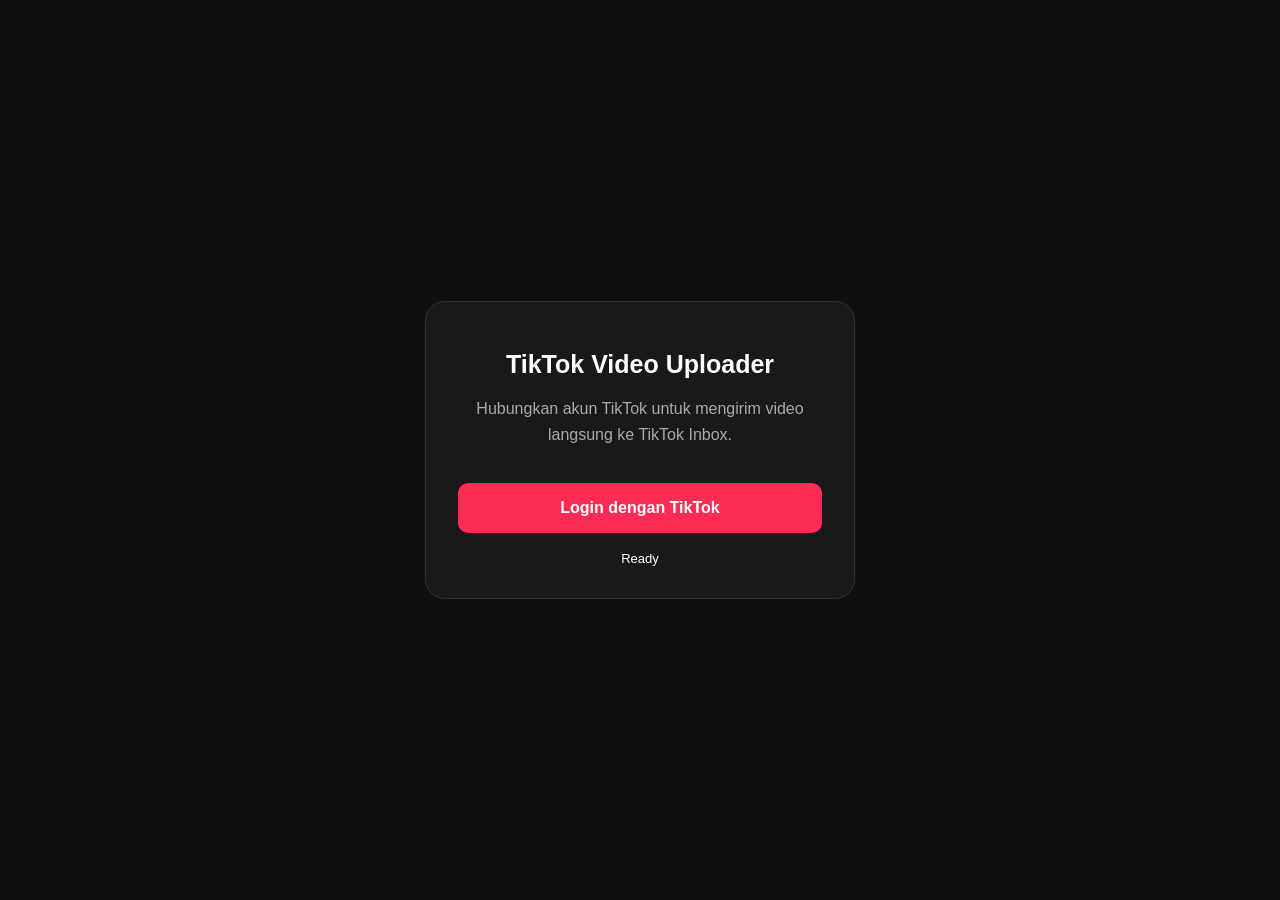
==== commit 0a1c69c8: "Update index.html" ====
--- a/index.html
+++ b/index.html
@@ -4,62 +4,109 @@
 <head>
   <meta charset="UTF-8">
   <meta name="viewport" content="width=device-width, initial-scale=1">
-  <title>TikTok Authorization Callback</title>
+  <title>TikTok Video Uploader</title>
+  <meta name="theme-color" content="#101010">
+
   <style>
+    * { box-sizing: border-box; }
+
     body {
-      font-family: Arial, sans-serif;
-      background: #101114;
-      color: white;
+      margin: 0;
+      min-height: 100vh;
       display: grid;
       place-items: center;
-      min-height: 100vh;
-      margin: 0;
+      background: #101010;
+      color: white;
+      font-family: Arial, sans-serif;
+      padding: 20px;
     }
-    main { text-align: center; padding: 25px; }
-    p { color: #aaa; }
+
+    .card {
+      width: 100%;
+      max-width: 430px;
+      padding: 32px;
+      border: 1px solid #333;
+      border-radius: 20px;
+      background: #191919;
+      text-align: center;
+    }
+
+    h1 { font-size: 25px; }
+
+    p {
+      color: #aaa;
+      line-height: 1.6;
+    }
+
+    button {
+      width: 100%;
+      padding: 16px;
+      margin-top: 20px;
+      border: 0;
+      border-radius: 10px;
+      background: #fe2c55;
+      color: white;
+      font-size: 16px;
+      font-weight: bold;
+      cursor: pointer;
+    }
+
+    #status {
+      margin-top: 18px;
+      font-size: 13px;
+      overflow-wrap: anywhere;
+    }
   </style>
 </head>
+
 <body>
-<main>
-  <h2 id="status">Menghubungkan TikTok...</h2>
-  <p id="message">Mohon tunggu, sedang memproses autentikasi.</p>
-</main>
+  <main class="card">
+    <h1>TikTok Video Uploader</h1>
+    <p>
+      Hubungkan akun TikTok untuk mengirim video
+      langsung ke TikTok Inbox.
+    </p>
 
-<script>
-(async function () {
-  const params = new URLSearchParams(location.search);
-  const code = params.get("code");
-  const state = params.get("state");
-  const error = params.get("error");
+    <button id="loginButton">
+      Login dengan TikTok
+    </button>
 
-  const status = document.getElementById("status");
-  const message = document.getElementById("message");
+    <div id="status">Ready</div>
+  </main>
 
-  if (error) {
-    status.textContent = "Login gagal";
-    message.textContent = error;
-    return;
-  }
+  <script>
+    // GANTI dengan URL Web App Google Apps Script Anda.
+    const GAS_URL =
+      "https://script.google.com/macros/s/ISI_DEPLOYMENT_ID/exec";
 
-  if (!code || !state) {
-    status.textContent = "Parameter tidak lengkap";
-    message.textContent = "Authorization code atau state tidak ditemukan.";
-    return;
-  }
+    const params = new URLSearchParams(location.search);
 
-  status.textContent = "Memproses authorization...";
-  message.textContent = "Menghubungkan ke Google Apps Script.";
+    const code = params.get("code");
+    const state = params.get("state");
+    const error = params.get("error");
 
-  const endpoint =
-    "https://script.google.com/macros/s/AKfycbzOi_ROmPuNR62mgGWWZvl8Oo43jlyBksSeK9YPEa7IRMP27jOhYsnpGJiEVbGrREWv/exec";
+    const status = document.getElementById("status");
 
-  const target = new URL(endpoint);
-  target.searchParams.set("action", "callback");
-  target.searchParams.set("code", code);
-  target.searchParams.set("state", state);
+    if (error) {
+      status.textContent =
+        "TikTok OAuth Error: " +
+        (params.get("error_description") || error);
+    } else if (code) {
+      status.textContent = "Mengirim authorization code...";
 
-  location.replace(target.toString());
-})();
-</script>
+      const callback =
+        GAS_URL +
+        "?code=" + encodeURIComponent(code) +
+        "&state=" + encodeURIComponent(state || "");
+
+      location.replace(callback);
+    }
+
+    document.getElementById("loginButton")
+      .addEventListener("click", function() {
+        status.textContent = "Membuka TikTok OAuth...";
+        location.href = GAS_URL + "?action=login";
+      });
+  </script>
 </body>
 </html>
